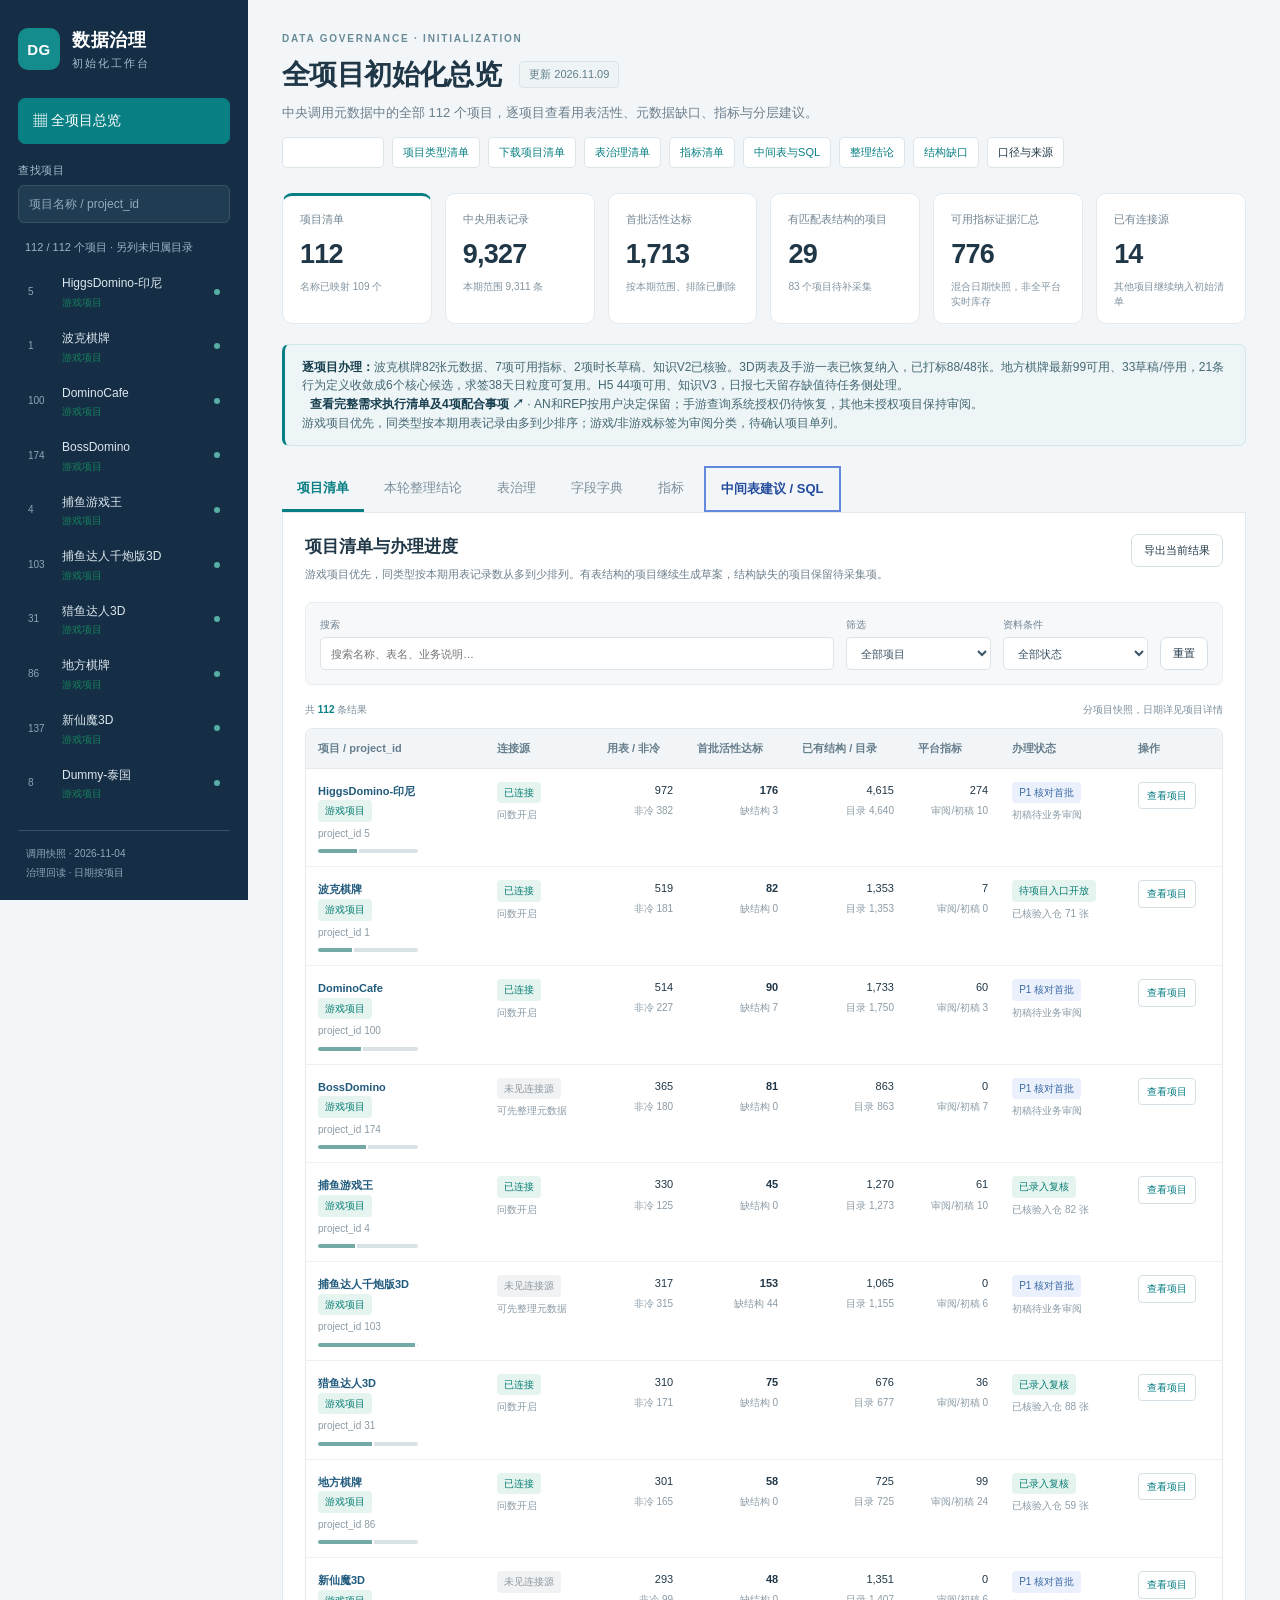
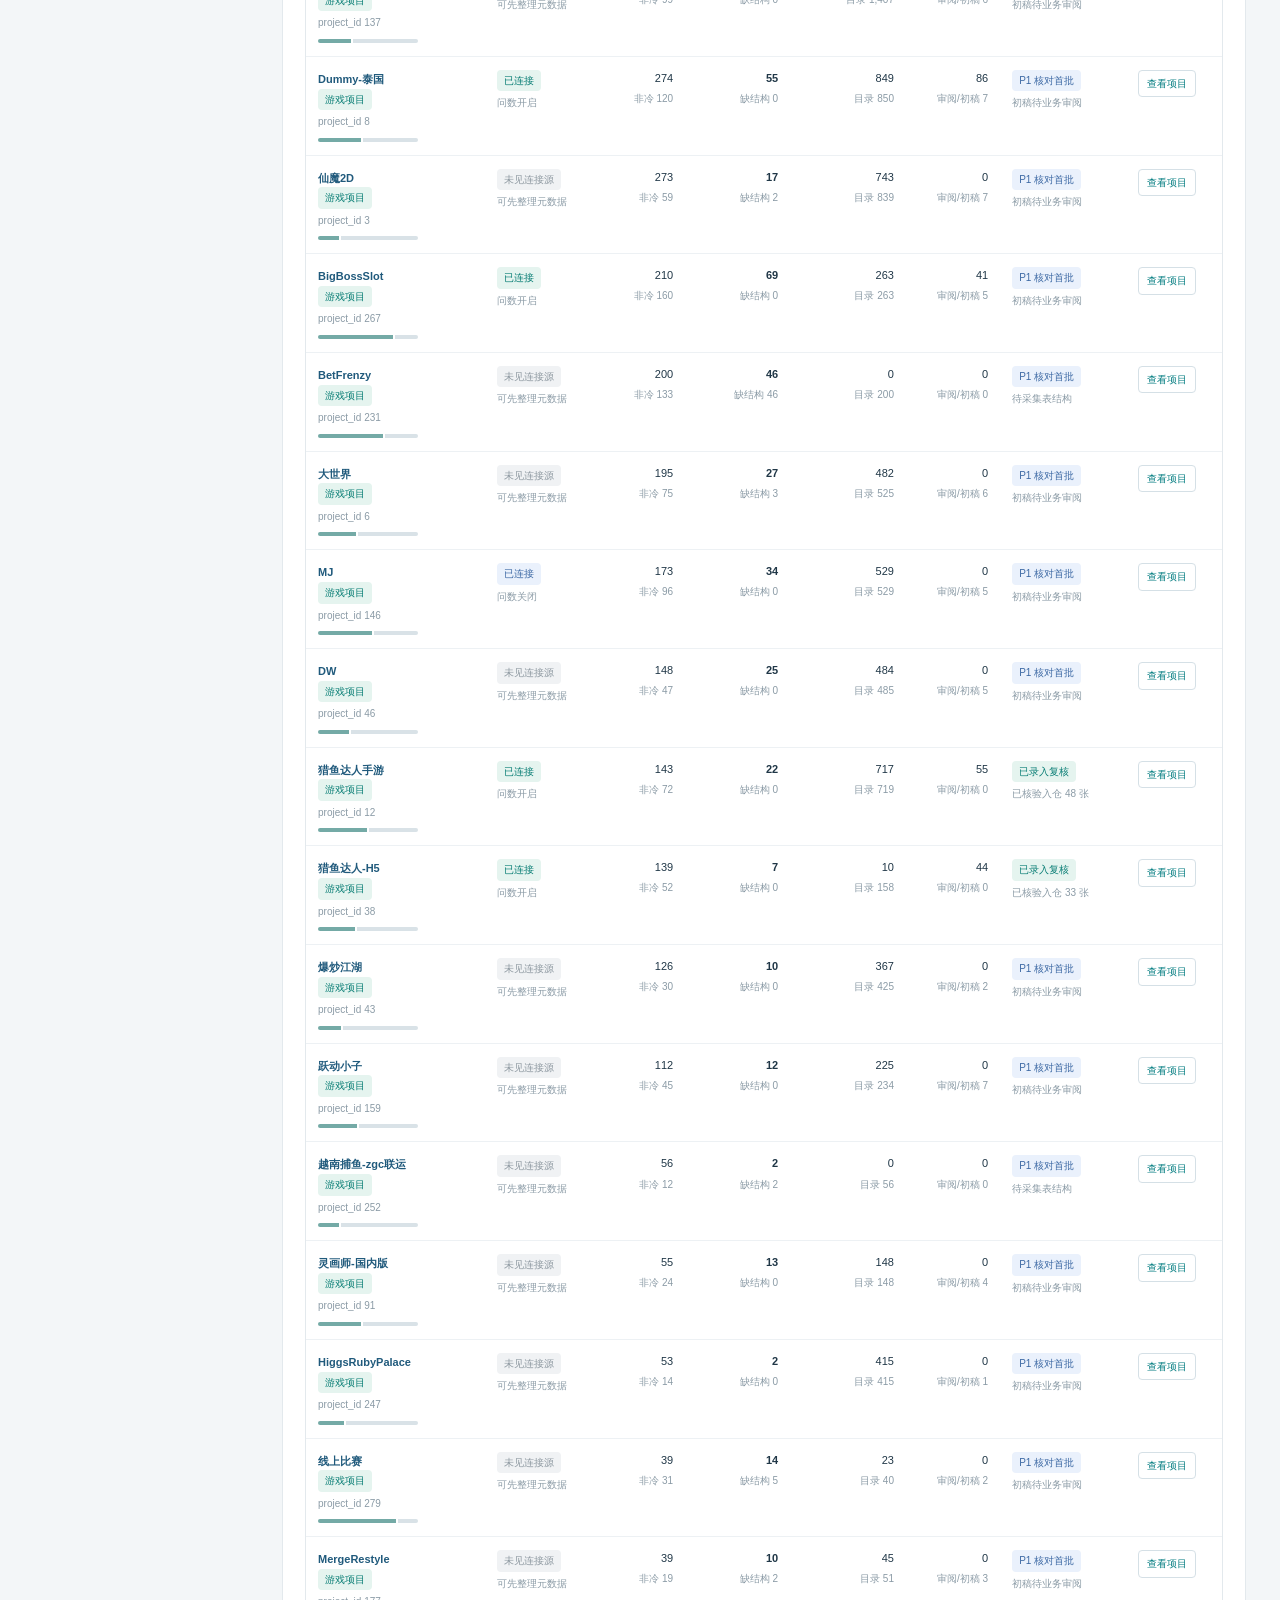
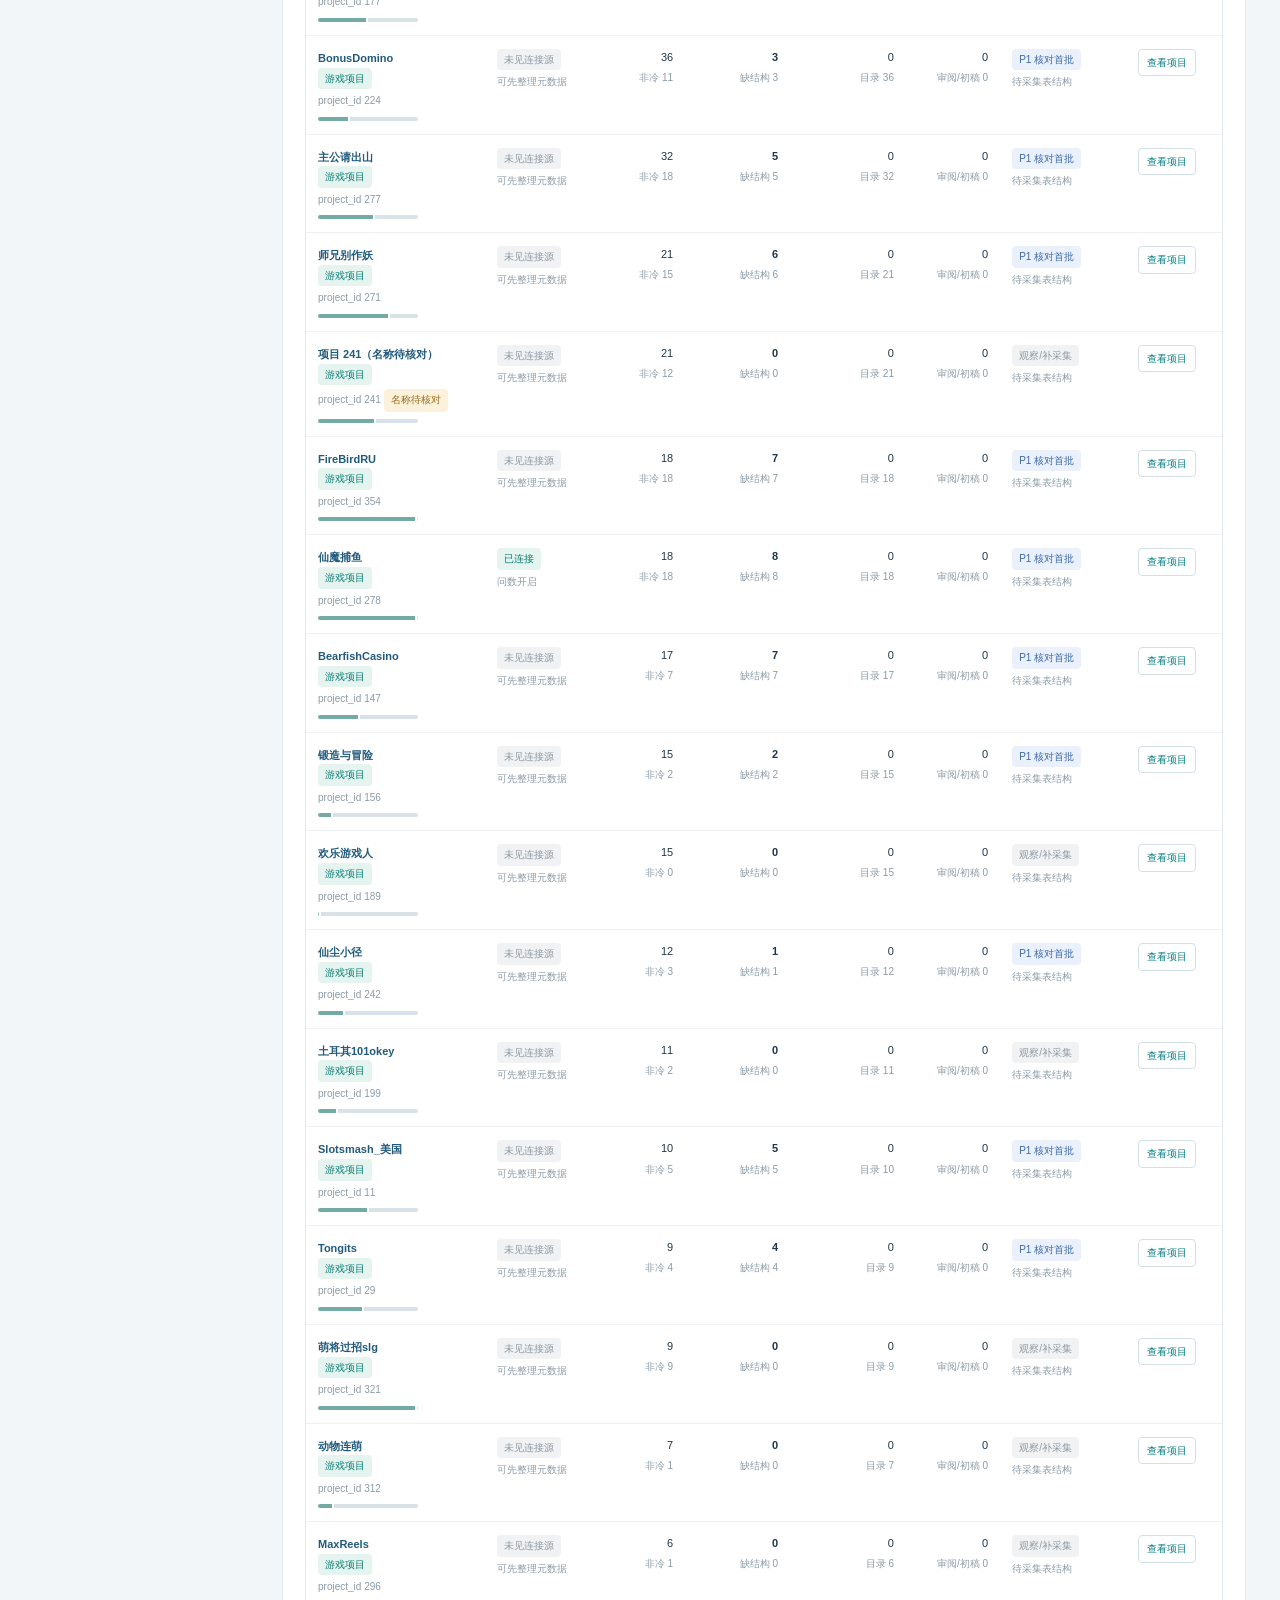
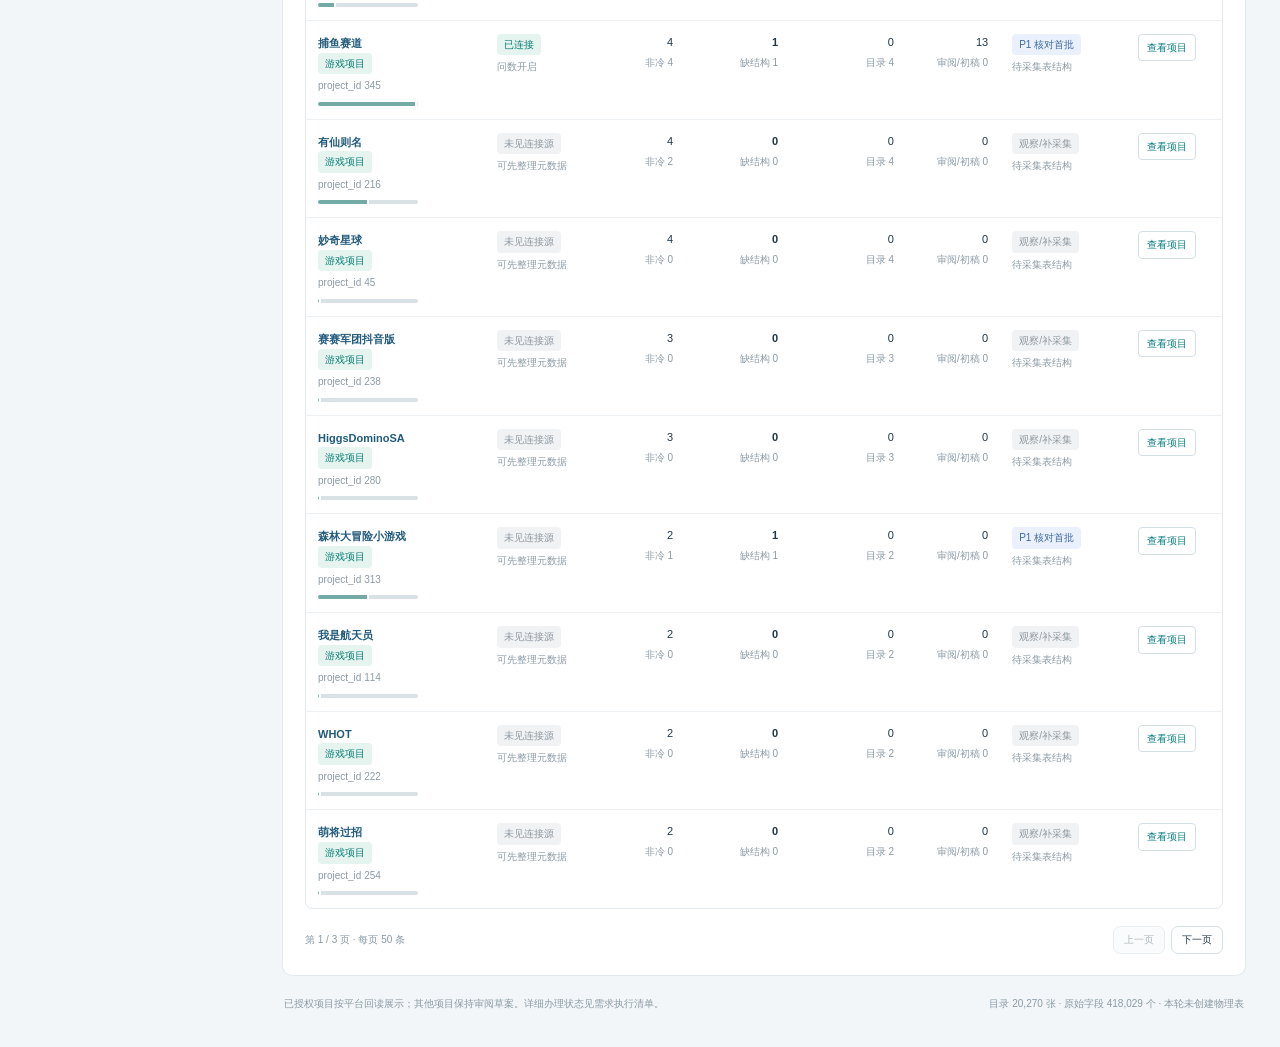
==== index.html @ b2a985a0 "Update governance checklist, verified project records and game priority views" ====
<!doctype html><html lang="zh-CN"><head><meta charset="utf-8"><meta name="viewport" content="width=device-width,initial-scale=1"><meta name="description" content="全项目元数据、用表活性、指标与数仓建议初始化审阅工作台"><title>全项目数据治理初始化工作台</title><link rel="stylesheet" href="style.css?v=30fdb344fda5"></head><body>
<aside><a class="brand" href="#"><span class="brand-icon">DG</span><span>数据治理<span class="brand-sub">初始化工作台</span></span></a><button id="allProjects" class="side-home">▦ 全项目总览</button><label class="side-search">查找项目<input id="projectSearch" placeholder="项目名称 / project_id"></label><div class="side-count" id="sideCount"></div><nav id="projectNav" aria-label="项目清单"></nav><div class="side-footer">调用快照 · 2026-11-04<br>治理回读 · 日期按项目</div></aside>
<main><header><div class="eyebrow">DATA GOVERNANCE · INITIALIZATION</div><div class="titleline"><h1 id="pageTitle">全项目初始化总览</h1><span class="date-chip">更新 2026.11.09</span></div><p id="pageSubtitle"></p><div class="header-actions"><a class="execution-link" href="执行清单.html">需求执行清单 ↗</a><a href="downloads/项目类型标注及依据.csv">项目类型清单</a><a href="downloads/项目初始化清单.csv" download>下载项目清单</a><a href="downloads/全项目表治理清单.csv" download>表治理清单</a><a href="downloads/全项目指标清单.csv" download>指标清单</a><a href="downloads/中间表建议及SQL.csv" download>中间表与SQL</a><a href="downloads/各项目整理结论与缺口.csv" download>整理结论</a><a href="downloads/首批待采集结构.csv" download>结构缺口</a><button id="methodButton">口径与来源</button></div></header>
<div id="summaryCards" class="cards"></div><div id="projectNotice"></div><div id="projectTasks"></div>
<div class="section-nav" role="tablist" aria-label="审阅内容"><button role="tab" data-view="projects" id="tabProjects">项目清单</button><button role="tab" data-view="reviews">本轮整理结论</button><button role="tab" data-view="tables">表治理</button><button role="tab" data-view="fields">字段字典</button><button role="tab" data-view="metrics">指标</button><button role="tab" data-view="models">中间表建议 / SQL</button></div>
<section class="content"><div class="content-top"><div><h2 id="sectionTitle"></h2><p class="small" id="sectionHint"></p></div><button id="exportCurrent">导出当前结果</button></div><div class="filters"><label class="search-label">搜索<input id="search" placeholder="搜索名称、表名、业务说明…"></label><label>筛选<select id="filter"></select></label><label id="secondaryLabel">层级<select id="secondary"></select></label><label id="includeDroppedWrap" class="check"><input type="checkbox" id="includeDropped">包含已删除表</label><button id="resetFilters">重置</button></div><div id="loading" role="status" hidden>正在加载数据…</div><div id="resultMeta" class="result-meta"></div><div class="table-wrap" id="tableWrap"></div><div class="pagination"><span id="pageInfo"></span><div><button id="prevPage">上一页</button><button id="nextPage">下一页</button></div></div></section>
<footer>已授权项目按平台回读展示；其他项目保持审阅草案。详细办理状态见需求执行清单。<span id="footerCount"></span></footer></main>
<dialog id="detailDialog"><div class="dialog-head"><div><div class="eyebrow" id="dialogEyebrow"></div><h2 id="dialogTitle"></h2></div><button id="closeDialog" aria-label="关闭详情">×</button></div><div id="dialogBody"></div></dialog>
<script id="manifest" type="application/json">{"revision":"08cab2946a7e","stats":{"date":"2026-11-06","activity_date":"2026-11-04","project_count":112,"raw_usage_rows":9327,"raw_first_count":1713,"scope_excluded_usage":16,"scoped_usage_rows":9311,"catalog_tables":20270,"catalog_live_tables":19976,"catalog_columns":418029,"live_columns":403971,"project_table_associations":23461,"first_count":1713,"first_with_schema":1250,"projects_usage_with_schema":29,"connections":14,"available_metrics":776,"review_metrics":121,"models":143,"model_dwd":101,"model_dws":42,"known_registered_review_tables":378,"unassigned_tables":155,"name_missing":["42","169","241"],"alias_changes":47,"other_projects_reviewed":110,"other_projects_with_first_schema":25,"other_projects_without_matching_schema":84,"other_project_metric_sql":96,"other_project_tag_drafts":2601,"other_project_platform_writes":140,"metric_export_refresh_blocked":false,"platform_new_metadata_20261106":141,"platform_new_metrics_20261106":8,"platform_existing_fixes_20261106":3,"legacy_20261105_counts":{"platform_header_total":721,"unexported_header_difference":30,"platform_writes_this_round":102,"platform_new_registrations_this_round":38,"platform_prefix_updates":64,"metric_export_snapshot":691,"metric_ui_new_confirmed":16,"temporary_metric_copy_excluded":1},"platform_new_metrics_20261108":6,"platform_existing_updates_20261108":3,"platform_new_metadata_20261108":0,"platform_new_metrics_20261109":2,"platform_new_metadata_20261109":0,"platform_field_notes_20261109":12,"platform_knowledge_20261109":1,"platform_table_descriptions_20261109":1,"platform_knowledge_updates_20261109":1,"metadata_status_restored_20261109":3,"platform_new_metrics_saved_20261109":11,"platform_boke_new_available":7,"platform_boke_new_drafts":2},"projects":[{"id":"5","name":"HiggsDomino-印尼","name_confirmed":true,"short":"Domino","connection":{"apply_enabled":true,"created_at":"2026-07-01 16:58:35","db_count":8,"engine":"adb","insight_enabled":true,"name":"HiggsDomino-印尼","pending_tables":748,"databases":["domino_ads","domino_dwd","domino_dws","domino_ods","xsbs_ads","xsbs_dwd","xsbs_dws","xsbs_ods"]},"table_count":4640,"usage_count":972,"schema_count":4615,"noncold":382,"cold":590,"unknown":3668,"dropped":20,"first_count":176,"first_with_schema":173,"first_schema_missing":3,"q30":28863,"q7":12033,"fields":56680,"field_comment_gaps":9082,"tag_drafts":376,"available_metrics":274,"review_metrics":10,"candidate_metrics":10,"model_dwd":6,"model_dws":2,"model_new":7,"verified_registered_tables":0,"data_file":"data/projects/5.json","initialization":"结构草案已整理，未录入平台","priority":"P1 核对首批","model_dws_reuse":0,"review_stage":"结构草案已整理","review_tags":376,"review_only":true,"project_kind":"game","project_kind_label":"游戏项目","project_category":"游戏产品","project_kind_reason":"依据项目名称映射及其游戏、角色、道具、赛事或充值等业务表名，归入本轮游戏业务优先队列。","project_kind_evidence":["domino_ods.prop_log","domino_ods.comm_game_log","domino_ods.activity_user_game_log","domino_ods.game_biz_map_conf"],"project_kind_confidence":"本轮审阅分类，待业务负责人复核"},{"id":"1","name":"波克棋牌","name_confirmed":true,"short":"波克棋牌","connection":{"name":"波克棋牌","engine":"adb","db_count":5,"databases":["bkqp_ods","bkqp_dwd","bkqp_dws","bkqp_ads","bkqp_an"],"insight_enabled":true,"apply_enabled":false,"observed_at":"2026-11-08平台UI保存及行回读"},"table_count":1353,"usage_count":519,"schema_count":1353,"noncold":181,"cold":338,"unknown":834,"dropped":12,"first_count":82,"first_with_schema":82,"first_schema_missing":0,"q30":10045,"q7":3761,"fields":30226,"field_comment_gaps":1912,"tag_drafts":181,"available_metrics":7,"review_metrics":0,"candidate_metrics":0,"model_dwd":6,"model_dws":2,"model_new":6,"verified_registered_tables":71,"data_file":"data/projects/1.json","initialization":"82张元数据已有回执；9项指标已保存，7可用2时长草稿，知识V2已发布","priority":"待项目入口开放","model_dws_reuse":0,"review_stage":"82张元数据已有回执；9项指标已保存，7可用2时长草稿，知识V2已发布","review_tags":181,"review_only":false,"project_kind":"game","project_kind_label":"游戏项目","project_category":"游戏产品","project_kind_reason":"依据项目名称映射及其游戏、角色、道具、赛事或充值等业务表名，归入本轮游戏业务优先队列。","project_kind_evidence":["bkqp_ods.fish_game_log","bkqp_ods.tb_game_log","bkqp_ods.fish_open_order","bkqp_dws.dws_fish_game_daily_user_agg"],"project_kind_confidence":"本轮审阅分类，待业务负责人复核","upload_summary":{"tables":82,"metrics":7,"verified":"2026-11-09","an_layer_pending":11,"drafts":2,"knowledge":1,"knowledge_latest_version":"V2","merged_drafts":0,"deferred_metrics":0,"metric_verified":"2026-11-09","table_verified":"2026-11-06"},"scope_note":"波克棋牌（ID1）五库连接、问数与当前账号入口已恢复。82张元数据有回执：71张标准层、11张AN层级待确认；9项指标已保存，7项可用、2项时长草稿按用户决定等待补齐。1篇知识V2已发布。指标字段与SQL原生导出核验通过，单日聚合可执行；这不代表运营数值已全部验收。","followup_date":"2026-11-09","metric_drafts":2},{"id":"100","name":"DominoCafe","name_confirmed":true,"short":"DominoCafe","connection":{"apply_enabled":true,"created_at":"2026-08-03 17:16:48","db_count":5,"engine":"starrocks","insight_enabled":true,"name":"DominoCafe","pending_tables":1542,"databases":["ludocafe_ads","ludocafe_an","ludocafe_dwd","ludocafe_dws","ludocafe_ods"]},"table_count":1750,"usage_count":514,"schema_count":1733,"noncold":227,"cold":287,"unknown":1236,"dropped":31,"first_count":90,"first_with_schema":83,"first_schema_missing":7,"q30":8828,"q7":2423,"fields":29695,"field_comment_gaps":1145,"tag_drafts":212,"available_metrics":60,"review_metrics":3,"candidate_metrics":3,"model_dwd":5,"model_dws":2,"model_new":4,"verified_registered_tables":0,"data_file":"data/projects/100.json","initialization":"结构草案已整理，未录入平台","priority":"P1 核对首批","model_dws_reuse":0,"review_stage":"结构草案已整理","review_tags":212,"review_only":true,"project_kind":"game","project_kind_label":"游戏项目","project_category":"游戏产品","project_kind_reason":"依据项目名称映射及其游戏、角色、道具、赛事或充值等业务表名，归入本轮游戏业务优先队列。","project_kind_evidence":["ludocafe_ods.zeusslot_game_log","ludocafe_ods.slot_bonus_log","ludocafe_ods.slot_player_floor_log","ludocafe_ods.games"],"project_kind_confidence":"本轮审阅分类，待业务负责人复核"},{"id":"174","name":"BossDomino","name_confirmed":true,"short":"BossDomino","connection":null,"table_count":863,"usage_count":365,"schema_count":863,"noncold":180,"cold":185,"unknown":498,"dropped":1,"first_count":81,"first_with_schema":81,"first_schema_missing":0,"q30":9003,"q7":2568,"fields":14470,"field_comment_gaps":962,"tag_drafts":180,"available_metrics":0,"review_metrics":7,"candidate_metrics":7,"model_dwd":6,"model_dws":2,"model_new":7,"verified_registered_tables":0,"data_file":"data/projects/174.json","initialization":"结构草案已整理，未录入平台","priority":"P1 核对首批","model_dws_reuse":0,"review_stage":"结构草案已整理","review_tags":180,"review_only":true,"project_kind":"game","project_kind_label":"游戏项目","project_category":"游戏产品","project_kind_reason":"依据项目名称映射及其游戏、角色、道具、赛事或充值等业务表名，归入本轮游戏业务优先队列。","project_kind_evidence":["boss_domino_ods.user_slot_game_log_realtime","boss_domino_ods.infull_order","boss_domino_ods.games","boss_domino_an.slotbuff_rep_di"],"project_kind_confidence":"本轮审阅分类，待业务负责人复核"},{"id":"4","name":"捕鱼游戏王","name_confirmed":true,"short":"捕鱼游戏王","connection":{"apply_enabled":true,"created_at":"2026-07-01 18:14:35","db_count":4,"engine":"adb","insight_enabled":true,"name":"捕鱼游戏王","pending_tables":846,"databases":["byqph5_ads","byqph5_dwd","byqph5_dws","byqph5_ods"]},"table_count":1273,"usage_count":330,"schema_count":1270,"noncold":125,"cold":205,"unknown":943,"dropped":29,"first_count":45,"first_with_schema":45,"first_schema_missing":0,"q30":1754,"q7":416,"fields":28945,"field_comment_gaps":315,"tag_drafts":125,"available_metrics":61,"review_metrics":10,"candidate_metrics":0,"model_dwd":5,"model_dws":2,"model_new":7,"verified_registered_tables":82,"data_file":"data/projects/4.json","initialization":"REP两表按用户要求保留缺口；7张非首批暂缓","priority":"已录入复核","model_dws_reuse":0,"upload_summary":{"review_tables":91,"tables":82,"pending_tables":9,"project_assets":104,"metrics":10,"available_metrics":61,"verified":"2026-11-04","first_batch_pending_tables":2,"non_first_batch_deferred_tables":7},"scope_note":"原审阅91张中82张已登记，原9张未登记表按最新快照分流：2张REP报表达到首批门槛但未绑定，7张因7天0次或30天不超过4次暂不进入首批。当前104项资产和61项可用指标仍沿用原登记快照，未将盘点数量冒充本次补录。","legacy_url":"https://jiyunfei150-del.github.io/project-table-activity/fish-king/","review_stage":"原9表已分流；REP按用户要求保留缺口，7张非首批暂缓","review_tags":0,"review_only":true,"project_kind":"game","project_kind_label":"游戏项目","project_category":"游戏产品","project_kind_reason":"依据项目名称映射及其游戏、角色、道具、赛事或充值等业务表名，归入本轮游戏业务优先队列。","project_kind_evidence":["byqph5_rep.buyu_total_report_normal","byqph5_ods.fish_game_log","byqph5_ods.fish_money_log","byqph5_ods.pook_infull"],"project_kind_confidence":"本轮审阅分类，待业务负责人复核","pending_first_batch_tables":2,"policy_deferred_tables":7,"followup_date":"2026-11-09"},{"id":"103","name":"捕鱼达人千炮版3D","name_confirmed":true,"short":"捕鱼达人千炮版3D","connection":null,"table_count":1155,"usage_count":317,"schema_count":1065,"noncold":315,"cold":2,"unknown":838,"dropped":5,"first_count":153,"first_with_schema":109,"first_schema_missing":44,"q30":51797,"q7":28933,"fields":20184,"field_comment_gaps":582,"tag_drafts":227,"available_metrics":0,"review_metrics":6,"candidate_metrics":6,"model_dwd":4,"model_dws":2,"model_new":6,"verified_registered_tables":0,"data_file":"data/projects/103.json","initialization":"结构草案已整理，未录入平台","priority":"P1 核对首批","model_dws_reuse":0,"review_stage":"结构草案已整理","review_tags":227,"review_only":true,"project_kind":"game","project_kind_label":"游戏项目","project_category":"游戏产品","project_kind_reason":"依据项目名称映射及其游戏、角色、道具、赛事或充值等业务表名，归入本轮游戏业务优先队列。","project_kind_evidence":["byqp_ods.prop_send_log","byqp_ods.game_money_log","byqp_ods.buyu_rank_msg","byqp_ods.buyu_rank_msg_hi"],"project_kind_confidence":"本轮审阅分类，待业务负责人复核"},{"id":"31","name":"猎鱼达人3D","name_confirmed":true,"short":"猎鱼达人3D","connection":{"apply_enabled":true,"created_at":"2026-05-13 11:56:08","db_count":4,"engine":"starrocks","insight_enabled":true,"name":"猎鱼达人3D","pending_tables":428,"databases":["lydr3d_ads","lydr3d_dwd","lydr3d_dws","lydr3d_ods"]},"table_count":677,"usage_count":310,"schema_count":676,"noncold":171,"cold":139,"unknown":367,"dropped":0,"first_count":75,"first_with_schema":75,"first_schema_missing":0,"q30":4926,"q7":1907,"fields":11826,"field_comment_gaps":745,"tag_drafts":170,"available_metrics":36,"review_metrics":0,"candidate_metrics":10,"model_dwd":5,"model_dws":2,"model_new":5,"verified_registered_tables":88,"data_file":"data/projects/31.json","initialization":"修复2张被状态筛选隐藏的正式表，已打标共88张；AN按用户决定保留缺口","priority":"已录入复核","model_dws_reuse":0,"review_stage":"修复2张被状态筛选隐藏的正式表，已打标共88张；AN按用户决定保留缺口","review_tags":170,"review_only":false,"metric_drafts":0,"upload_summary":{"tables":88,"metrics":36,"drafts":0,"verified":"2026-11-09","new_metadata":42,"metadata_status_restored":2,"metric_verified":"2026-11-06","table_verified":"2026-11-09"},"scope_note":"本次修复2张原已治理但被暂不纳入状态隐藏的正式表；标签与说明沿用原值。当前已打标88张，原首批75张中已覆盖73张，其余2张位于AN库，按用户决定保留缺口。指标数沿用原生导出快照，未以本次元数据状态修复冒充新增指标。","project_kind":"game","project_kind_label":"游戏项目","project_category":"游戏产品","project_kind_reason":"依据项目名称映射及其游戏、角色、道具、赛事或充值等业务表名，归入本轮游戏业务优先队列。","project_kind_evidence":["lydr3d_ods.fish_game_log","lydr3d_ods.fish_boke_point_log","lydr3d_ods.game_event_log","lydr3d_ods.fish_money_log"],"project_kind_confidence":"本轮审阅分类，待业务负责人复核","followup_date":"2026-11-09"},{"id":"86","name":"地方棋牌","name_confirmed":true,"short":"地方棋牌","connection":{"apply_enabled":false,"created_at":"2026-11-04 18:35:01","db_count":8,"engine":"adb","insight_enabled":true,"name":"地方棋牌","pending_tables":584,"databases":["friend_ads","friend_dwd","friend_dws","friend_ods","gold_ads","gold_dwd","gold_dws","gold_ods"],"observed_at":"2026-11-05 16:03后页面核对；连接配置由用户侧变更，本次未修改"},"table_count":725,"usage_count":301,"schema_count":725,"noncold":165,"cold":136,"unknown":424,"dropped":8,"first_count":58,"first_with_schema":58,"first_schema_missing":0,"q30":19522,"q7":8954,"fields":11886,"field_comment_gaps":933,"tag_drafts":165,"available_metrics":99,"review_metrics":24,"candidate_metrics":0,"model_dwd":10,"model_dws":2,"model_new":12,"verified_registered_tables":59,"data_file":"data/projects/86.json","initialization":"21条行为定义已收敛为6个核心候选；求签38天日粒度可复用，知识V2已发布","priority":"已录入复核","model_dws_reuse":2,"upload_summary":{"tables":59,"metrics":99,"drafts":33,"verified":"2026-11-09","new_metrics_this_batch":6,"existing_updated_this_batch":3,"knowledge_verified":3,"knowledge_verified_date":"2026-11-09","field_notes_updated_20261109":3,"merged_drafts":32,"other_offline":1,"metric_verified":"2026-11-09","table_verified":"2026-11-06"},"scope_note":"2026-11-09原生导出：99项可用、33项草稿/停用（32项原合并草稿，另1项由同事停用）。同事新增2项已同步保留；本轮未修改其定义或SQL。剩余37条标准定义中：12条沿用既有核心指标，1条求签钻石在已核对38天日粒度窗口复用；21条行为定义已收敛为6个核心候选，待可靠绑定好友房来源；3条冷来源比赛奖励不入首批。事件知识V2已发布。指标库存已刷新至2026-11-09；其他人员维护项不计本轮新增。","legacy_url":"https://jiyunfei150-del.github.io/local-chess-governance-v2/","review_stage":"21条行为定义已收敛为6个核心候选；求签38天日粒度可复用，知识V2已发布","review_tags":0,"review_only":false,"metric_drafts":33,"project_kind":"game","project_kind_label":"游戏项目","project_category":"游戏产品","project_kind_reason":"依据项目名称映射及其游戏、角色、道具、赛事或充值等业务表名，归入本轮游戏业务优先队列。","project_kind_evidence":["gold_ods.games","gold_ods.comm_game_log","friend_ods.comm_game_log","friend_ods.friend_game_log"],"project_kind_confidence":"本轮审阅分类，待业务负责人复核","followup_date":"2026-11-09","behavior_plan_url":"地方棋牌行为指标收敛.html"},{"id":"137","name":"新仙魔3D","name_confirmed":true,"short":"新仙魔3D","connection":null,"table_count":1407,"usage_count":293,"schema_count":1351,"noncold":99,"cold":194,"unknown":1114,"dropped":24,"first_count":48,"first_with_schema":48,"first_schema_missing":0,"q30":5059,"q7":1170,"fields":16289,"field_comment_gaps":1191,"tag_drafts":98,"available_metrics":0,"review_metrics":6,"candidate_metrics":6,"model_dwd":5,"model_dws":2,"model_new":7,"verified_registered_tables":0,"data_file":"data/projects/137.json","initialization":"结构草案已整理，未录入平台","priority":"P1 核对首批","model_dws_reuse":0,"review_stage":"结构草案已整理","review_tags":98,"review_only":true,"project_kind":"game","project_kind_label":"游戏项目","project_category":"游戏产品","project_kind_reason":"依据项目名称映射及其游戏、角色、道具、赛事或充值等业务表名，归入本轮游戏业务优先队列。","project_kind_evidence":["xianmo_ods_rt.fish_shot_info_log","xianmo_ai.user_infull_detail","xianmo_ai.dwd_user_game_score_di","xianmo_ai.dwd_user_infull_info_di"],"project_kind_confidence":"本轮审阅分类，待业务负责人复核"},{"id":"8","name":"Dummy-泰国","name_confirmed":true,"short":"Dummy-泰国","connection":{"apply_enabled":true,"created_at":"2026-06-22 14:37:31","db_count":4,"engine":"adb","insight_enabled":true,"name":"Dummy-泰国","pending_tables":774,"databases":["dummy_ads","dummy_an","dummy_dwd","dummy_ods"]},"table_count":850,"usage_count":274,"schema_count":849,"noncold":120,"cold":154,"unknown":576,"dropped":0,"first_count":55,"first_with_schema":55,"first_schema_missing":0,"q30":12110,"q7":3813,"fields":15099,"field_comment_gaps":391,"tag_drafts":120,"available_metrics":86,"review_metrics":7,"candidate_metrics":7,"model_dwd":6,"model_dws":2,"model_new":7,"verified_registered_tables":0,"data_file":"data/projects/8.json","initialization":"结构草案已整理，未录入平台","priority":"P1 核对首批","model_dws_reuse":0,"review_stage":"结构草案已整理","review_tags":120,"review_only":true,"project_kind":"game","project_kind_label":"游戏项目","project_category":"游戏产品","project_kind_reason":"依据项目名称映射及其游戏、角色、道具、赛事或充值等业务表名，归入本轮游戏业务优先队列。","project_kind_evidence":["dummy_ods.infull_order","dummy_ods.games","dummy_ods.user_slot_game_log_realtime","dummy_ods_rt.infull_order_log"],"project_kind_confidence":"本轮审阅分类，待业务负责人复核"},{"id":"3","name":"仙魔2D","name_confirmed":true,"short":"仙魔2D","connection":null,"table_count":839,"usage_count":273,"schema_count":743,"noncold":59,"cold":214,"unknown":566,"dropped":0,"first_count":17,"first_with_schema":15,"first_schema_missing":2,"q30":495,"q7":201,"fields":19381,"field_comment_gaps":527,"tag_drafts":47,"available_metrics":0,"review_metrics":7,"candidate_metrics":7,"model_dwd":4,"model_dws":2,"model_new":6,"verified_registered_tables":0,"data_file":"data/projects/3.json","initialization":"结构草案已整理，未录入平台","priority":"P1 核对首批","model_dws_reuse":0,"review_stage":"结构草案已整理","review_tags":47,"review_only":true,"project_kind":"game","project_kind_label":"游戏项目","project_category":"游戏产品","project_kind_reason":"依据项目名称映射及其游戏、角色、道具、赛事或充值等业务表名，归入本轮游戏业务优先队列。","project_kind_evidence":["bkby_ods.fish_money_log","bkby_ods.fish_activity_log","bkby_ods.fish_coupon_exchange_order","bkby_dwd.dwd_user_game_score_di"],"project_kind_confidence":"本轮审阅分类，待业务负责人复核"},{"id":"267","name":"BigBossSlot","name_confirmed":true,"short":"BigBossSlot","connection":{"apply_enabled":true,"created_at":"2026-06-17 10:24:14","db_count":4,"engine":"starrocks","insight_enabled":true,"name":"BigBossSlot","pending_tables":204,"databases":["bbs_ads","bbs_dwd","bbs_dws","bbs_ods"]},"table_count":263,"usage_count":210,"schema_count":263,"noncold":160,"cold":50,"unknown":53,"dropped":5,"first_count":69,"first_with_schema":69,"first_schema_missing":0,"q30":16246,"q7":5124,"fields":4862,"field_comment_gaps":48,"tag_drafts":160,"available_metrics":41,"review_metrics":5,"candidate_metrics":5,"model_dwd":6,"model_dws":2,"model_new":3,"verified_registered_tables":0,"data_file":"data/projects/267.json","initialization":"结构草案已整理，未录入平台","priority":"P1 核对首批","model_dws_reuse":0,"review_stage":"结构草案已整理","review_tags":160,"review_only":true,"project_kind":"game","project_kind_label":"游戏项目","project_category":"游戏产品","project_kind_reason":"依据项目名称映射及其游戏、角色、道具、赛事或充值等业务表名，归入本轮游戏业务优先队列。","project_kind_evidence":["bbs_ods.user_slot_game_log","bbs_ods.user_prop_log","bbs_ods.infull_order","bbs_ods.user_slot_login_log"],"project_kind_confidence":"本轮审阅分类，待业务负责人复核"},{"id":"231","name":"BetFrenzy","name_confirmed":true,"short":"BetFrenzy","connection":null,"table_count":200,"usage_count":200,"schema_count":0,"noncold":133,"cold":67,"unknown":0,"dropped":0,"first_count":46,"first_with_schema":0,"first_schema_missing":46,"q30":4576,"q7":805,"fields":0,"field_comment_gaps":0,"tag_drafts":0,"available_metrics":0,"review_metrics":0,"candidate_metrics":0,"model_dwd":0,"model_dws":0,"model_new":0,"verified_registered_tables":0,"data_file":"data/projects/231.json","initialization":"缺结构待采集，未录入平台","priority":"P1 核对首批","model_dws_reuse":0,"review_stage":"缺结构待采集","review_tags":0,"review_only":true,"project_kind":"game","project_kind_label":"游戏项目","project_category":"游戏产品","project_kind_reason":"依据项目名称映射及其游戏、角色、道具、赛事或充值等业务表名，归入本轮游戏业务优先队列。","project_kind_evidence":["ynh5_ods.fish_money_log","ynh5_ods.fish_game_log","ynh5_ods.prop_send_log","ynh5_ods.smg_zeus_game_log"],"project_kind_confidence":"本轮审阅分类，待业务负责人复核"},{"id":"6","name":"大世界","name_confirmed":true,"short":"大世界","connection":null,"table_count":525,"usage_count":195,"schema_count":482,"noncold":75,"cold":120,"unknown":330,"dropped":0,"first_count":27,"first_with_schema":24,"first_schema_missing":3,"q30":4039,"q7":1578,"fields":6127,"field_comment_gaps":1263,"tag_drafts":57,"available_metrics":0,"review_metrics":6,"candidate_metrics":6,"model_dwd":5,"model_dws":2,"model_new":7,"verified_registered_tables":0,"data_file":"data/projects/6.json","initialization":"结构草案已整理，未录入平台","priority":"P1 核对首批","model_dws_reuse":0,"review_stage":"结构草案已整理","review_tags":57,"review_only":true,"project_kind":"game","project_kind_label":"游戏项目","project_category":"游戏产品","project_kind_reason":"依据项目名称映射及其游戏、角色、道具、赛事或充值等业务表名，归入本轮游戏业务优先队列。","project_kind_evidence":["bydsj_ods_rt.fish_open_order","bydsj_ods_rt.fish_boss_ex_log","bydsj_ods_rt.fish_coupon_exchange_order","bydsj_ods.fish_open_order"],"project_kind_confidence":"本轮审阅分类，待业务负责人复核"},{"id":"146","name":"MJ","name_confirmed":true,"short":"MJ","connection":{"apply_enabled":false,"created_at":"2026-08-11 15:53:39","db_count":4,"engine":"starrocks","insight_enabled":false,"name":"MJ","pending_tables":491,"databases":["hsmj_ads","hsmj_dwd","hsmj_dws","hsmj_ods"]},"table_count":529,"usage_count":173,"schema_count":529,"noncold":96,"cold":77,"unknown":356,"dropped":20,"first_count":34,"first_with_schema":34,"first_schema_missing":0,"q30":2281,"q7":618,"fields":9696,"field_comment_gaps":338,"tag_drafts":96,"available_metrics":0,"review_metrics":5,"candidate_metrics":5,"model_dwd":4,"model_dws":2,"model_new":6,"verified_registered_tables":0,"data_file":"data/projects/146.json","initialization":"结构草案已整理，未录入平台","priority":"P1 核对首批","model_dws_reuse":0,"review_stage":"结构草案已整理","review_tags":96,"review_only":true,"project_kind":"game","project_kind_label":"游戏项目","project_category":"游戏产品","project_kind_reason":"依据项目名称映射及其游戏、角色、道具、赛事或充值等业务表名，归入本轮游戏业务优先队列。","project_kind_evidence":["hsmj_ods.slot_main_log","hsmj_dws.dws_user_game_total_di","hsmj_ods.games","hsmj_ads.games_config"],"project_kind_confidence":"本轮审阅分类，待业务负责人复核"},{"id":"46","name":"DW","name_confirmed":true,"short":"DW","connection":null,"table_count":485,"usage_count":148,"schema_count":484,"noncold":47,"cold":101,"unknown":337,"dropped":109,"first_count":25,"first_with_schema":25,"first_schema_missing":0,"q30":1439,"q7":385,"fields":8915,"field_comment_gaps":833,"tag_drafts":46,"available_metrics":0,"review_metrics":5,"candidate_metrics":5,"model_dwd":3,"model_dws":2,"model_new":4,"verified_registered_tables":0,"data_file":"data/projects/46.json","initialization":"结构草案已整理，未录入平台","priority":"P1 核对首批","model_dws_reuse":0,"review_stage":"结构草案已整理","review_tags":46,"review_only":true,"project_kind":"game","project_kind_label":"游戏项目","project_category":"游戏产品","project_kind_reason":"依据项目名称映射及其游戏、角色、道具、赛事或充值等业务表名，归入本轮游戏业务优先队列。","project_kind_evidence":["haoshen_ods.slot_main_log","haoshen_ads.total_game_report","haoshen_dwd.dwd_slot_main_log_di","haoshen_ods.games"],"project_kind_confidence":"本轮审阅分类，待业务负责人复核"},{"id":"12","name":"猎鱼达人手游","name_confirmed":true,"short":"猎鱼达人手游","connection":{"apply_enabled":true,"created_at":"2026-06-17 10:16:17","db_count":4,"engine":"starrocks","insight_enabled":true,"name":"猎鱼达人手游","pending_tables":427,"databases":["byhls_ads","byhls_dwd","byhls_dws","byhls_ods"]},"table_count":719,"usage_count":143,"schema_count":717,"noncold":72,"cold":71,"unknown":576,"dropped":10,"first_count":22,"first_with_schema":22,"first_schema_missing":0,"q30":1892,"q7":302,"fields":16409,"field_comment_gaps":439,"tag_drafts":70,"available_metrics":55,"review_metrics":0,"candidate_metrics":6,"model_dwd":4,"model_dws":2,"model_new":6,"verified_registered_tables":48,"data_file":"data/projects/12.json","initialization":"修复1张被状态筛选隐藏的正式表，已打标共48张；AN按用户决定保留缺口","priority":"已录入复核","model_dws_reuse":0,"review_stage":"修复1张被状态筛选隐藏的正式表，已打标共48张；AN按用户决定保留缺口","review_tags":70,"review_only":false,"metric_drafts":0,"upload_summary":{"tables":48,"metrics":55,"drafts":0,"verified":"2026-11-09","new_metadata":9,"metadata_status_restored":1,"metric_verified":"2026-11-06","table_verified":"2026-11-09"},"scope_note":"本次修复1张原已治理但被暂不纳入状态隐藏的正式表；标签与说明沿用原值。当前已打标48张，原首批22张中已覆盖21张，其余1张位于AN库，按用户决定保留缺口。指标数沿用原生导出快照，未以本次元数据状态修复冒充新增指标。","project_kind":"game","project_kind_label":"游戏项目","project_category":"游戏产品","project_kind_reason":"依据项目名称映射及其游戏、角色、道具、赛事或充值等业务表名，归入本轮游戏业务优先队列。","project_kind_evidence":["byhls_ods.buyu_users","byhls_ods.view_infull_order","byhls_ods.fish_info_log","byhls_ods.game_money_log"],"project_kind_confidence":"本轮审阅分类，待业务负责人复核","followup_date":"2026-11-09"},{"id":"38","name":"猎鱼达人-H5","name_confirmed":true,"short":"猎鱼达人-H5","connection":{"apply_enabled":true,"created_at":"2026-08-31 11:02:51","db_count":4,"engine":"adb","insight_enabled":true,"name":"猎鱼达人-H5","pending_tables":698,"databases":["lydrh5_ads","lydrh5_dwd","lydrh5_dws","lydrh5_ods"]},"table_count":158,"usage_count":139,"schema_count":10,"noncold":52,"cold":87,"unknown":0,"dropped":0,"first_count":7,"first_with_schema":7,"first_schema_missing":0,"q30":359,"q7":46,"fields":0,"field_comment_gaps":0,"tag_drafts":0,"available_metrics":44,"review_metrics":0,"candidate_metrics":0,"model_dwd":0,"model_dws":0,"model_new":0,"verified_registered_tables":33,"data_file":"data/projects/38.json","initialization":"44项指标保持；日报七日空留存已核对，知识更新至V3","priority":"已录入复核","model_dws_reuse":0,"review_stage":"44项指标保持；日报七日空留存已核对，知识更新至V3","review_tags":0,"review_only":false,"metric_drafts":0,"upload_summary":{"tables":33,"metrics":44,"drafts":0,"verified":"2026-11-09","new_metadata":7,"new_metrics_20261109":2,"field_notes_updated_20261109":9,"knowledge_latest_version":"V3","metric_verified":"2026-11-09","table_verified":"2026-11-06"},"scope_note":"本项目44项可用指标已通过2026-11-09原生导出回读；本次新增2项运营日报注册/活跃指标，原42项完整保留。日报表说明、9条字段和既有知识V2已完善。日报第七日为D+6、回访日为轴，DWD原七日指标为D+7、注册日为轴。在线峰值单日对账一致；历史注册、活跃快照及空留存仍有待核项。 续办：2026-11-01至11-07日报留存连续为空，已在知识V3明确不补0、不用DWD回填；仍待生产任务侧处理。","project_kind":"game","project_kind_label":"游戏项目","project_category":"游戏产品","project_kind_reason":"依据项目名称映射及其游戏、角色、道具、赛事或充值等业务表名，归入本轮游戏业务优先队列。","project_kind_evidence":["lydrh5_ads.ads_game_operation_report_di","lydrh5_ods.pook_infull","lydrh5_ods.fish_game_log","lydrh5_ods.ods_txstarlog_fish_game_log_hi"],"project_kind_confidence":"本轮审阅分类，待业务负责人复核","followup_date":"2026-11-09"},{"id":"43","name":"爆炒江湖","name_confirmed":true,"short":"爆炒江湖","connection":null,"table_count":425,"usage_count":126,"schema_count":367,"noncold":30,"cold":96,"unknown":299,"dropped":0,"first_count":10,"first_with_schema":10,"first_schema_missing":0,"q30":508,"q7":163,"fields":5346,"field_comment_gaps":300,"tag_drafts":30,"available_metrics":0,"review_metrics":2,"candidate_metrics":2,"model_dwd":2,"model_dws":1,"model_new":3,"verified_registered_tables":0,"data_file":"data/projects/43.json","initialization":"结构草案已整理，未录入平台","priority":"P1 核对首批","model_dws_reuse":0,"review_stage":"结构草案已整理","review_tags":30,"review_only":true,"project_kind":"game","project_kind_label":"游戏项目","project_category":"游戏产品","project_kind_reason":"依据项目名称映射及其游戏、角色、道具、赛事或充值等业务表名，归入本轮游戏业务优先队列。","project_kind_evidence":["bcjh_ods.pay_log","bcjh_ads.ads_game_operation_report","bcjh_ads.game_operation_report","bcjh_fxy.pay_log"],"project_kind_confidence":"本轮审阅分类，待业务负责人复核"},{"id":"159","name":"跃动小子","name_confirmed":true,"short":"跃动小子","connection":null,"table_count":234,"usage_count":112,"schema_count":225,"noncold":45,"cold":67,"unknown":122,"dropped":1,"first_count":12,"first_with_schema":12,"first_schema_missing":0,"q30":796,"q7":190,"fields":3258,"field_comment_gaps":48,"tag_drafts":45,"available_metrics":0,"review_metrics":7,"candidate_metrics":7,"model_dwd":4,"model_dws":2,"model_new":6,"verified_registered_tables":0,"data_file":"data/projects/159.json","initialization":"结构草案已整理，未录入平台","priority":"P1 核对首批","model_dws_reuse":0,"review_stage":"结构草案已整理","review_tags":45,"review_only":true,"project_kind":"game","project_kind_label":"游戏项目","project_category":"游戏产品","project_kind_reason":"依据项目名称映射及其游戏、角色、道具、赛事或充值等业务表名，归入本轮游戏业务优先队列。","project_kind_evidence":["ydxz_ods.recharge_log","ydxz_ods.role_info","ydxz_ods.knight_item_log","ydxz_ods.role_info_log"],"project_kind_confidence":"本轮审阅分类，待业务负责人复核"},{"id":"252","name":"越南捕鱼-zgc联运","name_confirmed":true,"short":"越南捕鱼-zgc联运","connection":null,"table_count":56,"usage_count":56,"schema_count":0,"noncold":12,"cold":44,"unknown":0,"dropped":0,"first_count":2,"first_with_schema":0,"first_schema_missing":2,"q30":79,"q7":27,"fields":0,"field_comment_gaps":0,"tag_drafts":0,"available_metrics":0,"review_metrics":0,"candidate_metrics":0,"model_dwd":0,"model_dws":0,"model_new":0,"verified_registered_tables":0,"data_file":"data/projects/252.json","initialization":"缺结构待采集，未录入平台","priority":"P1 核对首批","model_dws_reuse":0,"review_stage":"缺结构待采集","review_tags":0,"review_only":true,"project_kind":"game","project_kind_label":"游戏项目","project_category":"游戏产品","project_kind_reason":"依据项目名称映射及其游戏、角色、道具、赛事或充值等业务表名，归入本轮游戏业务优先队列。","project_kind_evidence":["zgcby_ods.smg_candy_game_log","zgcby_ods.fish_game_log","zgcby_ods.fish_pet_game_log","zgcby_ods.smg_sugar_game_log"],"project_kind_confidence":"本轮审阅分类，待业务负责人复核"},{"id":"91","name":"灵画师-国内版","name_confirmed":true,"short":"灵画师-国内版","connection":null,"table_count":148,"usage_count":55,"schema_count":148,"noncold":24,"cold":31,"unknown":93,"dropped":0,"first_count":13,"first_with_schema":13,"first_schema_missing":0,"q30":1556,"q7":285,"fields":1238,"field_comment_gaps":58,"tag_drafts":24,"available_metrics":0,"review_metrics":4,"candidate_metrics":4,"model_dwd":5,"model_dws":2,"model_new":7,"verified_registered_tables":0,"data_file":"data/projects/91.json","initialization":"结构草案已整理，未录入平台","priority":"P1 核对首批","model_dws_reuse":0,"review_stage":"结构草案已整理","review_tags":24,"review_only":true,"project_kind":"game","project_kind_label":"游戏项目","project_category":"游戏产品","project_kind_reason":"依据项目名称映射及其游戏、角色、道具、赛事或充值等业务表名，归入本轮游戏业务优先队列。","project_kind_evidence":["lhs_ods.game_info_log","lhs_ods.recharge_log","lhs_ods.role_log_his","lhs_ods.role_log"],"project_kind_confidence":"本轮审阅分类，待业务负责人复核"},{"id":"247","name":"HiggsRubyPalace","name_confirmed":true,"short":"HiggsRubyPalace","connection":null,"table_count":415,"usage_count":53,"schema_count":415,"noncold":14,"cold":39,"unknown":362,"dropped":0,"first_count":2,"first_with_schema":2,"first_schema_missing":0,"q30":36,"q7":16,"fields":8200,"field_comment_gaps":25,"tag_drafts":14,"available_metrics":0,"review_metrics":1,"candidate_metrics":1,"model_dwd":1,"model_dws":0,"model_new":1,"verified_registered_tables":0,"data_file":"data/projects/247.json","initialization":"结构草案已整理，未录入平台","priority":"P1 核对首批","model_dws_reuse":0,"review_stage":"结构草案已整理","review_tags":14,"review_only":true,"project_kind":"game","project_kind_label":"游戏项目","project_category":"游戏产品","project_kind_reason":"依据项目名称映射及其游戏、角色、道具、赛事或充值等业务表名，归入本轮游戏业务优先队列。","project_kind_evidence":["hrp_ads.new_user_slot_report","hrp_ods.user_slot_game_log_realtime","hrp_ods.games","hrp_ods.infull_partner_config"],"project_kind_confidence":"本轮审阅分类，待业务负责人复核"},{"id":"279","name":"线上比赛","name_confirmed":true,"short":"线上比赛","connection":null,"table_count":40,"usage_count":39,"schema_count":23,"noncold":31,"cold":8,"unknown":1,"dropped":0,"first_count":14,"first_with_schema":9,"first_schema_missing":5,"q30":1186,"q7":219,"fields":728,"field_comment_gaps":11,"tag_drafts":15,"available_metrics":0,"review_metrics":2,"candidate_metrics":2,"model_dwd":1,"model_dws":0,"model_new":1,"verified_registered_tables":0,"data_file":"data/projects/279.json","initialization":"结构草案已整理，未录入平台","priority":"P1 核对首批","model_dws_reuse":1,"review_stage":"结构草案已整理","review_tags":15,"review_only":true,"project_kind":"game","project_kind_label":"游戏项目","project_category":"赛事游戏业务","project_kind_reason":"依据项目名称映射及其游戏、角色、道具、赛事或充值等业务表名，归入本轮游戏业务优先队列。","project_kind_evidence":["xsbs_ods.tms_game_log","xsbs_ods.tms_task_user_progress","xsbs_ods.tms_task_user_cycle","xsbs_ods.tms_task_config"],"project_kind_confidence":"本轮审阅分类，待业务负责人复核"},{"id":"177","name":"MergeRestyle","name_confirmed":true,"short":"MergeRestyle","connection":null,"table_count":51,"usage_count":39,"schema_count":45,"noncold":19,"cold":20,"unknown":12,"dropped":0,"first_count":10,"first_with_schema":8,"first_schema_missing":2,"q30":243,"q7":119,"fields":547,"field_comment_gaps":2,"tag_drafts":14,"available_metrics":0,"review_metrics":3,"candidate_metrics":3,"model_dwd":2,"model_dws":2,"model_new":4,"verified_registered_tables":0,"data_file":"data/projects/177.json","initialization":"结构草案已整理，未录入平台","priority":"P1 核对首批","model_dws_reuse":0,"review_stage":"结构草案已整理","review_tags":14,"review_only":true,"project_kind":"game","project_kind_label":"游戏项目","project_category":"游戏产品","project_kind_reason":"依据项目名称映射及其游戏、角色、道具、赛事或充值等业务表名，归入本轮游戏业务优先队列。","project_kind_evidence":["merge_ods.prop_log"],"project_kind_confidence":"本轮审阅分类，待业务负责人复核"},{"id":"224","name":"BonusDomino","name_confirmed":true,"short":"BonusDomino","connection":null,"table_count":36,"usage_count":36,"schema_count":0,"noncold":11,"cold":25,"unknown":0,"dropped":0,"first_count":3,"first_with_schema":0,"first_schema_missing":3,"q30":103,"q7":18,"fields":0,"field_comment_gaps":0,"tag_drafts":0,"available_metrics":0,"review_metrics":0,"candidate_metrics":0,"model_dwd":0,"model_dws":0,"model_new":0,"verified_registered_tables":0,"data_file":"data/projects/224.json","initialization":"缺结构待采集，未录入平台","priority":"P1 核对首批","model_dws_reuse":0,"review_stage":"缺结构待采集","review_tags":0,"review_only":true,"project_kind":"game","project_kind_label":"游戏项目","project_category":"游戏产品","project_kind_reason":"依据项目名称映射及其游戏、角色、道具、赛事或充值等业务表名，归入本轮游戏业务优先队列。","project_kind_evidence":["bonusdomino_ods.zeusslot_game_log","bonusdomino_ods.pook_infull","bonusdomino_ods.user_lgdpenalty_slot_info","bonusdomino_ads.game_total_report"],"project_kind_confidence":"本轮审阅分类，待业务负责人复核"},{"id":"277","name":"主公请出山","name_confirmed":true,"short":"三国","connection":null,"table_count":32,"usage_count":32,"schema_count":0,"noncold":18,"cold":14,"unknown":0,"dropped":0,"first_count":5,"first_with_schema":0,"first_schema_missing":5,"q30":323,"q7":18,"fields":0,"field_comment_gaps":0,"tag_drafts":0,"available_metrics":0,"review_metrics":0,"candidate_metrics":0,"model_dwd":0,"model_dws":0,"model_new":0,"verified_registered_tables":0,"data_file":"data/projects/277.json","initialization":"缺结构待采集，未录入平台","priority":"P1 核对首批","model_dws_reuse":0,"review_stage":"缺结构待采集","review_tags":0,"review_only":true,"project_kind":"game","project_kind_label":"游戏项目","project_category":"游戏产品","project_kind_reason":"依据项目名称映射及其游戏、角色、道具、赛事或充值等业务表名，归入本轮游戏业务优先队列。","project_kind_evidence":["sgyx_ods.recharge_log","sgyx_ods.role_login_log","sgyx_ods.role_info","sgyx_ods.knight_raid_log"],"project_kind_confidence":"本轮审阅分类，待业务负责人复核"},{"id":"271","name":"师兄别作妖","name_confirmed":true,"short":"师兄别作妖","connection":null,"table_count":21,"usage_count":21,"schema_count":0,"noncold":15,"cold":6,"unknown":0,"dropped":0,"first_count":6,"first_with_schema":0,"first_schema_missing":6,"q30":385,"q7":72,"fields":0,"field_comment_gaps":0,"tag_drafts":0,"available_metrics":0,"review_metrics":0,"candidate_metrics":0,"model_dwd":0,"model_dws":0,"model_new":0,"verified_registered_tables":0,"data_file":"data/projects/271.json","initialization":"缺结构待采集，未录入平台","priority":"P1 核对首批","model_dws_reuse":0,"review_stage":"缺结构待采集","review_tags":0,"review_only":true,"project_kind":"game","project_kind_label":"游戏项目","project_category":"游戏产品","project_kind_reason":"依据项目名称映射及其游戏、角色、道具、赛事或充值等业务表名，归入本轮游戏业务优先队列。","project_kind_evidence":["lhshw_ods.game_info_log","lhshw_ods.recharge_log","lhshw_ods.role_log","lhshw_ods.role_log_his"],"project_kind_confidence":"本轮审阅分类，待业务负责人复核"},{"id":"241","name":"项目 241（名称待核对）","name_confirmed":false,"short":"","connection":null,"table_count":21,"usage_count":21,"schema_count":0,"noncold":12,"cold":9,"unknown":0,"dropped":0,"first_count":0,"first_with_schema":0,"first_schema_missing":0,"q30":14,"q7":14,"fields":0,"field_comment_gaps":0,"tag_drafts":0,"available_metrics":0,"review_metrics":0,"candidate_metrics":0,"model_dwd":0,"model_dws":0,"model_new":0,"verified_registered_tables":0,"data_file":"data/projects/241.json","initialization":"无首批/待补活性，未录入平台","priority":"观察/补采集","model_dws_reuse":0,"review_stage":"无首批/待补活性","review_tags":0,"review_only":true,"project_kind":"game","project_kind_label":"游戏项目","project_category":"游戏产品","project_kind_reason":"虽未匹配项目名称，但buyu_users、user_weapon、user_soul_cannon等表名体现捕鱼游戏业务；类型暂列游戏，名称仍待核对。","project_kind_evidence":["btns_ods.buyu_user_energy_info","btns_ods.buyu_users","btns_ods.user_prop_info","btns_ods.personalization_prop_info"],"project_kind_confidence":"本轮审阅分类，待业务负责人复核"},{"id":"354","name":"FireBirdRU","name_confirmed":true,"short":"FirdBirdRU","connection":null,"table_count":18,"usage_count":18,"schema_count":0,"noncold":18,"cold":0,"unknown":0,"dropped":0,"first_count":7,"first_with_schema":0,"first_schema_missing":7,"q30":589,"q7":181,"fields":0,"field_comment_gaps":0,"tag_drafts":0,"available_metrics":0,"review_metrics":0,"candidate_metrics":0,"model_dwd":0,"model_dws":0,"model_new":0,"verified_registered_tables":0,"data_file":"data/projects/354.json","initialization":"缺结构待采集，未录入平台","priority":"P1 核对首批","model_dws_reuse":0,"review_stage":"缺结构待采集","review_tags":0,"review_only":true,"project_kind":"game","project_kind_label":"游戏项目","project_category":"游戏产品","project_kind_reason":"依据项目名称映射及其游戏、角色、道具、赛事或充值等业务表名，归入本轮游戏业务优先队列。","project_kind_evidence":["mj_ods.slot_main_log","mj_ods.mac_game_state_record","mj_ods.fish_game_log","mj_ods.user_game_play_info"],"project_kind_confidence":"本轮审阅分类，待业务负责人复核"},{"id":"278","name":"仙魔捕鱼","name_confirmed":true,"short":"仙魔捕鱼","connection":{"apply_enabled":true,"created_at":"2026-10-19 11:09:09","db_count":4,"engine":"starrocks","insight_enabled":true,"name":"仙魔捕鱼","pending_tables":77,"databases":["xmby_ads","xmby_dwd","xmby_dws","xmby_ods"]},"table_count":18,"usage_count":18,"schema_count":0,"noncold":18,"cold":0,"unknown":0,"dropped":0,"first_count":8,"first_with_schema":0,"first_schema_missing":8,"q30":157,"q7":124,"fields":0,"field_comment_gaps":0,"tag_drafts":0,"available_metrics":0,"review_metrics":0,"candidate_metrics":0,"model_dwd":0,"model_dws":0,"model_new":0,"verified_registered_tables":0,"data_file":"data/projects/278.json","initialization":"缺结构待采集，未录入平台","priority":"P1 核对首批","model_dws_reuse":0,"review_stage":"缺结构待采集","review_tags":0,"review_only":true,"project_kind":"game","project_kind_label":"游戏项目","project_category":"游戏产品","project_kind_reason":"依据项目名称映射及其游戏、角色、道具、赛事或充值等业务表名，归入本轮游戏业务优先队列。","project_kind_evidence":["xmby_ods.fish_game_log","xmby_ods.ex_prop_change_log","xmby_ods.prop_change_log","xmby_ods.fish_life_info_log"],"project_kind_confidence":"本轮审阅分类，待业务负责人复核"},{"id":"147","name":"BearfishCasino","name_confirmed":true,"short":"Bearfish","connection":null,"table_count":17,"usage_count":17,"schema_count":0,"noncold":7,"cold":10,"unknown":0,"dropped":0,"first_count":7,"first_with_schema":0,"first_schema_missing":7,"q30":223,"q7":55,"fields":0,"field_comment_gaps":0,"tag_drafts":0,"available_metrics":0,"review_metrics":0,"candidate_metrics":0,"model_dwd":0,"model_dws":0,"model_new":0,"verified_registered_tables":0,"data_file":"data/projects/147.json","initialization":"缺结构待采集，未录入平台","priority":"P1 核对首批","model_dws_reuse":0,"review_stage":"缺结构待采集","review_tags":0,"review_only":true,"project_kind":"game","project_kind_label":"游戏项目","project_category":"游戏产品","project_kind_reason":"依据项目名称映射及其游戏、角色、道具、赛事或充值等业务表名，归入本轮游戏业务优先队列。","project_kind_evidence":["oceanwar_ads.ads_game_operation_report_di","oceanwar_ads.ads_total_game_event_report_di","oceanwar_ads.ads_total_game_report","oceanwar_ads.ads_partner_infull_report_di"],"project_kind_confidence":"本轮审阅分类，待业务负责人复核"},{"id":"156","name":"锻造与冒险","name_confirmed":true,"short":"锻造与冒险","connection":null,"table_count":15,"usage_count":15,"schema_count":0,"noncold":2,"cold":13,"unknown":0,"dropped":0,"first_count":2,"first_with_schema":0,"first_schema_missing":2,"q30":18,"q7":10,"fields":0,"field_comment_gaps":0,"tag_drafts":0,"available_metrics":0,"review_metrics":0,"candidate_metrics":0,"model_dwd":0,"model_dws":0,"model_new":0,"verified_registered_tables":0,"data_file":"data/projects/156.json","initialization":"缺结构待采集，未录入平台","priority":"P1 核对首批","model_dws_reuse":0,"review_stage":"缺结构待采集","review_tags":0,"review_only":true,"project_kind":"game","project_kind_label":"游戏项目","project_category":"游戏产品","project_kind_reason":"依据项目名称映射及其游戏、角色、道具、赛事或充值等业务表名，归入本轮游戏业务优先队列。","project_kind_evidence":["dzymx_tw_ods.knight_info_log","dzymx_tw_ods.knight_ad_log","dzymx_tw_ods.knight_item_log","dzymx_tw_ods.recharge_log"],"project_kind_confidence":"本轮审阅分类，待业务负责人复核"},{"id":"189","name":"欢乐游戏人","name_confirmed":true,"short":"赛赛军团","connection":null,"table_count":15,"usage_count":15,"schema_count":0,"noncold":0,"cold":15,"unknown":0,"dropped":0,"first_count":0,"first_with_schema":0,"first_schema_missing":0,"q30":0,"q7":0,"fields":0,"field_comment_gaps":0,"tag_drafts":0,"available_metrics":0,"review_metrics":0,"candidate_metrics":0,"model_dwd":0,"model_dws":0,"model_new":0,"verified_registered_tables":0,"data_file":"data/projects/189.json","initialization":"无首批/待补活性，未录入平台","priority":"观察/补采集","model_dws_reuse":0,"review_stage":"无首批/待补活性","review_tags":0,"review_only":true,"project_kind":"game","project_kind_label":"游戏项目","project_category":"游戏产品","project_kind_reason":"依据项目名称映射及其游戏、角色、道具、赛事或充值等业务表名，归入本轮游戏业务优先队列。","project_kind_evidence":["ssjt_ads.ads_game_operation_report","ssjt_ods.game_name_conf","ssjt_ods.recharge_log","ssjt_ods.role_info"],"project_kind_confidence":"本轮审阅分类，待业务负责人复核"},{"id":"242","name":"仙尘小径","name_confirmed":true,"short":"仙尘小径","connection":null,"table_count":12,"usage_count":12,"schema_count":0,"noncold":3,"cold":9,"unknown":0,"dropped":0,"first_count":1,"first_with_schema":0,"first_schema_missing":1,"q30":14,"q7":7,"fields":0,"field_comment_gaps":0,"tag_drafts":0,"available_metrics":0,"review_metrics":0,"candidate_metrics":0,"model_dwd":0,"model_dws":0,"model_new":0,"verified_registered_tables":0,"data_file":"data/projects/242.json","initialization":"缺结构待采集，未录入平台","priority":"P1 核对首批","model_dws_reuse":0,"review_stage":"缺结构待采集","review_tags":0,"review_only":true,"project_kind":"game","project_kind_label":"游戏项目","project_category":"游戏产品","project_kind_reason":"依据项目名称映射及其游戏、角色、道具、赛事或充值等业务表名，归入本轮游戏业务优先队列。","project_kind_evidence":["xcxj_ods.prop_log"],"project_kind_confidence":"本轮审阅分类，待业务负责人复核"},{"id":"199","name":"土耳其101okey","name_confirmed":true,"short":"土耳其101okey","connection":null,"table_count":11,"usage_count":11,"schema_count":0,"noncold":2,"cold":9,"unknown":0,"dropped":0,"first_count":0,"first_with_schema":0,"first_schema_missing":0,"q30":8,"q7":0,"fields":0,"field_comment_gaps":0,"tag_drafts":0,"available_metrics":0,"review_metrics":0,"candidate_metrics":0,"model_dwd":0,"model_dws":0,"model_new":0,"verified_registered_tables":0,"data_file":"data/projects/199.json","initialization":"无首批/待补活性，未录入平台","priority":"观察/补采集","model_dws_reuse":0,"review_stage":"无首批/待补活性","review_tags":0,"review_only":true,"project_kind":"game","project_kind_label":"游戏项目","project_category":"游戏产品","project_kind_reason":"依据项目名称映射及其游戏、角色、道具、赛事或充值等业务表名，归入本轮游戏业务优先队列。","project_kind_evidence":["okey_ads.ads_game_operation_report_di","okey_ods.slots_control_log","okey_ods.slots_draw_log"],"project_kind_confidence":"本轮审阅分类，待业务负责人复核"},{"id":"11","name":"Slotsmash_美国","name_confirmed":true,"short":"Slotsmash_美国","connection":null,"table_count":10,"usage_count":10,"schema_count":0,"noncold":5,"cold":5,"unknown":0,"dropped":0,"first_count":5,"first_with_schema":0,"first_schema_missing":5,"q30":41,"q7":41,"fields":0,"field_comment_gaps":0,"tag_drafts":0,"available_metrics":0,"review_metrics":0,"candidate_metrics":0,"model_dwd":0,"model_dws":0,"model_new":0,"verified_registered_tables":0,"data_file":"data/projects/11.json","initialization":"缺结构待采集，未录入平台","priority":"P1 核对首批","model_dws_reuse":0,"review_stage":"缺结构待采集","review_tags":0,"review_only":true,"project_kind":"game","project_kind_label":"游戏项目","project_category":"游戏产品","project_kind_reason":"依据项目名称映射及其游戏、角色、道具、赛事或充值等业务表名，归入本轮游戏业务优先队列。","project_kind_evidence":["slot_ods.charge_order_info","slot_dwd.view_user_info","slot_ods.agent_user_info","slot_ods.app_open_info"],"project_kind_confidence":"本轮审阅分类，待业务负责人复核"},{"id":"29","name":"Tongits","name_confirmed":true,"short":"Tongits","connection":null,"table_count":9,"usage_count":9,"schema_count":0,"noncold":4,"cold":5,"unknown":0,"dropped":0,"first_count":4,"first_with_schema":0,"first_schema_missing":4,"q30":102,"q7":28,"fields":0,"field_comment_gaps":0,"tag_drafts":0,"available_metrics":0,"review_metrics":0,"candidate_metrics":0,"model_dwd":0,"model_dws":0,"model_new":0,"verified_registered_tables":0,"data_file":"data/projects/29.json","initialization":"缺结构待采集，未录入平台","priority":"P1 核对首批","model_dws_reuse":0,"review_stage":"缺结构待采集","review_tags":0,"review_only":true,"project_kind":"game","project_kind_label":"游戏项目","project_category":"游戏产品","project_kind_reason":"依据项目名称映射及其游戏、角色、道具、赛事或充值等业务表名，归入本轮游戏业务优先队列。","project_kind_evidence":["tongits_ads.ads_game_operation_report_di"],"project_kind_confidence":"本轮审阅分类，待业务负责人复核"},{"id":"321","name":"萌将过招slg","name_confirmed":true,"short":"萌将过招slg","connection":null,"table_count":9,"usage_count":9,"schema_count":0,"noncold":9,"cold":0,"unknown":0,"dropped":0,"first_count":0,"first_with_schema":0,"first_schema_missing":0,"q30":30,"q7":0,"fields":0,"field_comment_gaps":0,"tag_drafts":0,"available_metrics":0,"review_metrics":0,"candidate_metrics":0,"model_dwd":0,"model_dws":0,"model_new":0,"verified_registered_tables":0,"data_file":"data/projects/321.json","initialization":"无首批/待补活性，未录入平台","priority":"观察/补采集","model_dws_reuse":0,"review_stage":"无首批/待补活性","review_tags":0,"review_only":true,"project_kind":"game","project_kind_label":"游戏项目","project_category":"游戏产品","project_kind_reason":"依据项目名称映射及其游戏、角色、道具、赛事或充值等业务表名，归入本轮游戏业务优先队列。","project_kind_evidence":["mjsg_ods.app_login_log","mjsg_ods.pay_order","mjsg_ods.device_login_log"],"project_kind_confidence":"本轮审阅分类，待业务负责人复核"},{"id":"312","name":"动物连萌","name_confirmed":true,"short":"动物连萌","connection":null,"table_count":7,"usage_count":7,"schema_count":0,"noncold":1,"cold":6,"unknown":0,"dropped":0,"first_count":0,"first_with_schema":0,"first_schema_missing":0,"q30":1,"q7":0,"fields":0,"field_comment_gaps":0,"tag_drafts":0,"available_metrics":0,"review_metrics":0,"candidate_metrics":0,"model_dwd":0,"model_dws":0,"model_new":0,"verified_registered_tables":0,"data_file":"data/projects/312.json","initialization":"无首批/待补活性，未录入平台","priority":"观察/补采集","model_dws_reuse":0,"review_stage":"无首批/待补活性","review_tags":0,"review_only":true,"project_kind":"game","project_kind_label":"游戏项目","project_category":"游戏产品","project_kind_reason":"依据项目名称映射及其游戏、角色、道具、赛事或充值等业务表名，归入本轮游戏业务优先队列。","project_kind_evidence":["dwlm_ods.pay_order","dwlm_ads.ads_regularity_platform_report_di","dwlm_dws.dws_account_new_reg_nd"],"project_kind_confidence":"本轮审阅分类，待业务负责人复核"},{"id":"296","name":"MaxReels","name_confirmed":true,"short":"MaxReels","connection":null,"table_count":6,"usage_count":6,"schema_count":0,"noncold":1,"cold":5,"unknown":0,"dropped":0,"first_count":0,"first_with_schema":0,"first_schema_missing":0,"q30":4,"q7":0,"fields":0,"field_comment_gaps":0,"tag_drafts":0,"available_metrics":0,"review_metrics":0,"candidate_metrics":0,"model_dwd":0,"model_dws":0,"model_new":0,"verified_registered_tables":0,"data_file":"data/projects/296.json","initialization":"无首批/待补活性，未录入平台","priority":"观察/补采集","model_dws_reuse":0,"review_stage":"无首批/待补活性","review_tags":0,"review_only":true,"project_kind":"game","project_kind_label":"游戏项目","project_category":"游戏产品","project_kind_reason":"依据项目名称映射及其游戏、角色、道具、赛事或充值等业务表名，归入本轮游戏业务优先队列。","project_kind_evidence":["maxreels_ods.drama","maxreels_ods.coin_subscribe_log","maxreels_ods.drama_episode"],"project_kind_confidence":"本轮审阅分类，待业务负责人复核"},{"id":"345","name":"捕鱼赛道","name_confirmed":true,"short":"bydw","connection":{"apply_enabled":false,"created_at":"2026-09-02 16:33:56","db_count":3,"engine":"starrocks","insight_enabled":true,"name":"捕鱼赛道","pending_tables":0,"databases":["bydw_ads","bydw_dwd","bydw_dws"]},"table_count":4,"usage_count":4,"schema_count":0,"noncold":4,"cold":0,"unknown":0,"dropped":0,"first_count":1,"first_with_schema":0,"first_schema_missing":1,"q30":92,"q7":1,"fields":0,"field_comment_gaps":0,"tag_drafts":0,"available_metrics":13,"review_metrics":0,"candidate_metrics":0,"model_dwd":0,"model_dws":0,"model_new":0,"verified_registered_tables":0,"data_file":"data/projects/345.json","initialization":"缺结构待采集，未录入平台","priority":"P1 核对首批","model_dws_reuse":0,"review_stage":"缺结构待采集","review_tags":0,"review_only":true,"project_kind":"game","project_kind_label":"游戏项目","project_category":"游戏赛道业务","project_kind_reason":"依据项目名称映射及其游戏、角色、道具、赛事或充值等业务表名，归入本轮游戏业务优先队列。","project_kind_evidence":["bydw_ads.ads_pub_by_user_daily_report_di","bydw_dws.dws_eco_by_user_topic","bydw_dws.dws_gam_by_user_room_topic_di"],"project_kind_confidence":"本轮审阅分类，待业务负责人复核"},{"id":"216","name":"有仙则名","name_confirmed":true,"short":"有仙则名","connection":null,"table_count":4,"usage_count":4,"schema_count":0,"noncold":2,"cold":2,"unknown":0,"dropped":0,"first_count":0,"first_with_schema":0,"first_schema_missing":0,"q30":4,"q7":0,"fields":0,"field_comment_gaps":0,"tag_drafts":0,"available_metrics":0,"review_metrics":0,"candidate_metrics":0,"model_dwd":0,"model_dws":0,"model_new":0,"verified_registered_tables":0,"data_file":"data/projects/216.json","initialization":"无首批/待补活性，未录入平台","priority":"观察/补采集","model_dws_reuse":0,"review_stage":"无首批/待补活性","review_tags":0,"review_only":true,"project_kind":"game","project_kind_label":"游戏项目","project_category":"游戏产品","project_kind_reason":"依据项目名称映射及其游戏、角色、道具、赛事或充值等业务表名，归入本轮游戏业务优先队列。","project_kind_evidence":["yxzm_ods.recharge_log","yxzm_ods.game_info_log","yxzm_ods.role_info"],"project_kind_confidence":"本轮审阅分类，待业务负责人复核"},{"id":"45","name":"妙奇星球","name_confirmed":true,"short":"妙奇星球","connection":null,"table_count":4,"usage_count":4,"schema_count":0,"noncold":0,"cold":4,"unknown":0,"dropped":0,"first_count":0,"first_with_schema":0,"first_schema_missing":0,"q30":0,"q7":0,"fields":0,"field_comment_gaps":0,"tag_drafts":0,"available_metrics":0,"review_metrics":0,"candidate_metrics":0,"model_dwd":0,"model_dws":0,"model_new":0,"verified_registered_tables":0,"data_file":"data/projects/45.json","initialization":"无首批/待补活性，未录入平台","priority":"观察/补采集","model_dws_reuse":0,"review_stage":"无首批/待补活性","review_tags":0,"review_only":true,"project_kind":"game","project_kind_label":"游戏项目","project_category":"游戏产品","project_kind_reason":"依据项目名称映射及其游戏、角色、道具、赛事或充值等业务表名，归入本轮游戏业务优先队列。","project_kind_evidence":["mqxq_ods.pay_log"],"project_kind_confidence":"本轮审阅分类，待业务负责人复核"},{"id":"238","name":"赛赛军团抖音版","name_confirmed":true,"short":"赛赛军团抖音版","connection":null,"table_count":3,"usage_count":3,"schema_count":0,"noncold":0,"cold":3,"unknown":0,"dropped":0,"first_count":0,"first_with_schema":0,"first_schema_missing":0,"q30":0,"q7":0,"fields":0,"field_comment_gaps":0,"tag_drafts":0,"available_metrics":0,"review_metrics":0,"candidate_metrics":0,"model_dwd":0,"model_dws":0,"model_new":0,"verified_registered_tables":0,"data_file":"data/projects/238.json","initialization":"无首批/待补活性，未录入平台","priority":"观察/补采集","model_dws_reuse":0,"review_stage":"无首批/待补活性","review_tags":0,"review_only":true,"project_kind":"game","project_kind_label":"游戏项目","project_category":"游戏产品","project_kind_reason":"依据项目名称映射及其游戏、角色、道具、赛事或充值等业务表名，归入本轮游戏业务优先队列。","project_kind_evidence":["ssjtdy_ods.role_info"],"project_kind_confidence":"本轮审阅分类，待业务负责人复核"},{"id":"280","name":"HiggsDominoSA","name_confirmed":true,"short":"HiggsDominoSA","connection":null,"table_count":3,"usage_count":3,"schema_count":0,"noncold":0,"cold":3,"unknown":0,"dropped":0,"first_count":0,"first_with_schema":0,"first_schema_missing":0,"q30":0,"q7":0,"fields":0,"field_comment_gaps":0,"tag_drafts":0,"available_metrics":0,"review_metrics":0,"candidate_metrics":0,"model_dwd":0,"model_dws":0,"model_new":0,"verified_registered_tables":0,"data_file":"data/projects/280.json","initialization":"无首批/待补活性，未录入平台","priority":"观察/补采集","model_dws_reuse":0,"review_stage":"无首批/待补活性","review_tags":0,"review_only":true,"project_kind":"game","project_kind_label":"游戏项目","project_category":"游戏产品","project_kind_reason":"依据项目名称映射及其游戏、角色、道具、赛事或充值等业务表名，归入本轮游戏业务优先队列。","project_kind_evidence":["hdg_sa_ads.game_operation_report","hdg_sa_ads.game_operation_report_early"],"project_kind_confidence":"本轮审阅分类，待业务负责人复核"},{"id":"313","name":"森林大冒险小游戏","name_confirmed":true,"short":"森林大冒险小游戏","connection":null,"table_count":2,"usage_count":2,"schema_count":0,"noncold":1,"cold":1,"unknown":0,"dropped":0,"first_count":1,"first_with_schema":0,"first_schema_missing":1,"q30":14,"q7":5,"fields":0,"field_comment_gaps":0,"tag_drafts":0,"available_metrics":0,"review_metrics":0,"candidate_metrics":0,"model_dwd":0,"model_dws":0,"model_new":0,"verified_registered_tables":0,"data_file":"data/projects/313.json","initialization":"缺结构待采集，未录入平台","priority":"P1 核对首批","model_dws_reuse":0,"review_stage":"缺结构待采集","review_tags":0,"review_only":true,"project_kind":"game","project_kind_label":"游戏项目","project_category":"游戏产品","project_kind_reason":"依据项目名称映射及其游戏、角色、道具、赛事或充值等业务表名，归入本轮游戏业务优先队列。","project_kind_evidence":["sldmxxyx_ods.pay_order","sldmxxyx_dws.dws_account_new_reg_nd"],"project_kind_confidence":"本轮审阅分类，待业务负责人复核"},{"id":"114","name":"我是航天员","name_confirmed":true,"short":"我是航天员","connection":null,"table_count":2,"usage_count":2,"schema_count":0,"noncold":0,"cold":2,"unknown":0,"dropped":0,"first_count":0,"first_with_schema":0,"first_schema_missing":0,"q30":0,"q7":0,"fields":0,"field_comment_gaps":0,"tag_drafts":0,"available_metrics":0,"review_metrics":0,"candidate_metrics":0,"model_dwd":0,"model_dws":0,"model_new":0,"verified_registered_tables":0,"data_file":"data/projects/114.json","initialization":"无首批/待补活性，未录入平台","priority":"观察/补采集","model_dws_reuse":0,"review_stage":"无首批/待补活性","review_tags":0,"review_only":true,"project_kind":"game","project_kind_label":"游戏项目","project_category":"游戏产品","project_kind_reason":"依据项目名称映射及其游戏、角色、道具、赛事或充值等业务表名，归入本轮游戏业务优先队列。","project_kind_evidence":["tiangong_ods.wshty_login_blog","tiangong_ods.wshty_reg_blog"],"project_kind_confidence":"本轮审阅分类，待业务负责人复核"},{"id":"222","name":"WHOT","name_confirmed":true,"short":"WHOT","connection":null,"table_count":2,"usage_count":2,"schema_count":0,"noncold":0,"cold":2,"unknown":0,"dropped":0,"first_count":0,"first_with_schema":0,"first_schema_missing":0,"q30":0,"q7":0,"fields":0,"field_comment_gaps":0,"tag_drafts":0,"available_metrics":0,"review_metrics":0,"candidate_metrics":0,"model_dwd":0,"model_dws":0,"model_new":0,"verified_registered_tables":0,"data_file":"data/projects/222.json","initialization":"无首批/待补活性，未录入平台","priority":"观察/补采集","model_dws_reuse":0,"review_stage":"无首批/待补活性","review_tags":0,"review_only":true,"project_kind":"game","project_kind_label":"游戏项目","project_category":"游戏产品","project_kind_reason":"依据项目名称映射及其游戏、角色、道具、赛事或充值等业务表名，归入本轮游戏业务优先队列。","project_kind_evidence":["whot_ods.activity_daily_info","whot_ods.app_login_log"],"project_kind_confidence":"本轮审阅分类，待业务负责人复核"},{"id":"254","name":"萌将过招","name_confirmed":true,"short":"萌将过招","connection":null,"table_count":2,"usage_count":2,"schema_count":0,"noncold":0,"cold":2,"unknown":0,"dropped":0,"first_count":0,"first_with_schema":0,"first_schema_missing":0,"q30":0,"q7":0,"fields":0,"field_comment_gaps":0,"tag_drafts":0,"available_metrics":0,"review_metrics":0,"candidate_metrics":0,"model_dwd":0,"model_dws":0,"model_new":0,"verified_registered_tables":0,"data_file":"data/projects/254.json","initialization":"无首批/待补活性，未录入平台","priority":"观察/补采集","model_dws_reuse":0,"review_stage":"无首批/待补活性","review_tags":0,"review_only":true,"project_kind":"game","project_kind_label":"游戏项目","project_category":"游戏产品","project_kind_reason":"依据项目名称映射及其游戏、角色、道具、赛事或充值等业务表名，归入本轮游戏业务优先队列。","project_kind_evidence":["qjsw_ods.player_login_log","qjsw_ods.shop_buy_log"],"project_kind_confidence":"本轮审阅分类，待业务负责人复核"},{"id":"295","name":"森林大冒险-国内","name_confirmed":true,"short":"森林大冒险-国内","connection":null,"table_count":1,"usage_count":1,"schema_count":0,"noncold":1,"cold":0,"unknown":0,"dropped":0,"first_count":0,"first_with_schema":0,"first_schema_missing":0,"q30":1,"q7":0,"fields":0,"field_comment_gaps":0,"tag_drafts":0,"available_metrics":0,"review_metrics":0,"candidate_metrics":0,"model_dwd":0,"model_dws":0,"model_new":0,"verified_registered_tables":0,"data_file":"data/projects/295.json","initialization":"无首批/待补活性，未录入平台","priority":"观察/补采集","model_dws_reuse":0,"review_stage":"无首批/待补活性","review_tags":0,"review_only":true,"project_kind":"game","project_kind_label":"游戏项目","project_category":"游戏产品","project_kind_reason":"依据项目名称映射及其游戏、角色、道具、赛事或充值等业务表名，归入本轮游戏业务优先队列。","project_kind_evidence":["sldmx_ods.pay_order"],"project_kind_confidence":"本轮审阅分类，待业务负责人复核"},{"id":"10","name":"KogaDomino-巴西","name_confirmed":true,"short":"KogaDomino-巴西","connection":null,"table_count":1,"usage_count":1,"schema_count":0,"noncold":0,"cold":1,"unknown":0,"dropped":0,"first_count":0,"first_with_schema":0,"first_schema_missing":0,"q30":0,"q7":0,"fields":0,"field_comment_gaps":0,"tag_drafts":0,"available_metrics":0,"review_metrics":0,"candidate_metrics":0,"model_dwd":0,"model_dws":0,"model_new":0,"verified_registered_tables":0,"data_file":"data/projects/10.json","initialization":"无首批/待补活性，未录入平台","priority":"观察/补采集","model_dws_reuse":0,"review_stage":"无首批/待补活性","review_tags":0,"review_only":true,"project_kind":"game","project_kind_label":"游戏项目","project_category":"游戏产品","project_kind_reason":"依据项目名称映射及其游戏、角色、道具、赛事或充值等业务表名，归入本轮游戏业务优先队列。","project_kind_evidence":["koga_ads.game_operation_report"],"project_kind_confidence":"本轮审阅分类，待业务负责人复核"},{"id":"123","name":"Durak","name_confirmed":true,"short":"Durak","connection":null,"table_count":1,"usage_count":1,"schema_count":0,"noncold":0,"cold":1,"unknown":0,"dropped":0,"first_count":0,"first_with_schema":0,"first_schema_missing":0,"q30":0,"q7":0,"fields":0,"field_comment_gaps":0,"tag_drafts":0,"available_metrics":0,"review_metrics":0,"candidate_metrics":0,"model_dwd":0,"model_dws":0,"model_new":0,"verified_registered_tables":0,"data_file":"data/projects/123.json","initialization":"无首批/待补活性，未录入平台","priority":"观察/补采集","model_dws_reuse":0,"review_stage":"无首批/待补活性","review_tags":0,"review_only":true,"project_kind":"game","project_kind_label":"游戏项目","project_category":"游戏产品","project_kind_reason":"依据项目名称映射及其游戏、角色、道具、赛事或充值等业务表名，归入本轮游戏业务优先队列。","project_kind_evidence":["durak_ods.user_order_info"],"project_kind_confidence":"本轮审阅分类，待业务负责人复核"},{"id":"284","name":"HiggsDominoESP","name_confirmed":true,"short":"HiggsDominoESP","connection":null,"table_count":1,"usage_count":1,"schema_count":0,"noncold":0,"cold":1,"unknown":0,"dropped":0,"first_count":0,"first_with_schema":0,"first_schema_missing":0,"q30":0,"q7":0,"fields":0,"field_comment_gaps":0,"tag_drafts":0,"available_metrics":0,"review_metrics":0,"candidate_metrics":0,"model_dwd":0,"model_dws":0,"model_new":0,"verified_registered_tables":0,"data_file":"data/projects/284.json","initialization":"无首批/待补活性，未录入平台","priority":"观察/补采集","model_dws_reuse":0,"review_stage":"无首批/待补活性","review_tags":0,"review_only":true,"project_kind":"game","project_kind_label":"游戏项目","project_category":"游戏产品","project_kind_reason":"依据项目名称映射及其游戏、角色、道具、赛事或充值等业务表名，归入本轮游戏业务优先队列。","project_kind_evidence":["hdg_esp_ods.es_game_operate_log"],"project_kind_confidence":"本轮审阅分类，待业务负责人复核"},{"id":"282","name":"游戏算法支撑服务","name_confirmed":true,"short":"游戏算法支撑服务","connection":null,"table_count":520,"usage_count":520,"schema_count":0,"noncold":241,"cold":279,"unknown":0,"dropped":0,"first_count":99,"first_with_schema":0,"first_schema_missing":99,"q30":21582,"q7":10552,"fields":0,"field_comment_gaps":0,"tag_drafts":0,"available_metrics":0,"review_metrics":0,"candidate_metrics":0,"model_dwd":0,"model_dws":0,"model_new":0,"verified_registered_tables":0,"data_file":"data/projects/282.json","initialization":"缺结构待采集，未录入平台","priority":"P1 核对首批","model_dws_reuse":0,"review_stage":"缺结构待采集","review_tags":0,"review_only":true,"project_kind":"non_game","project_kind_label":"非游戏项目","project_category":"游戏支撑系统","project_kind_reason":"面向算法、客服助手或发行的共享支撑系统，不按单款游戏产品排期。","project_kind_evidence":["alphatarget_an.dws_user_active_di","alphatarget_ods.sdk_common_unified_flow_log","alphatarget_ods.sdk_xxmjj_game_event"],"project_kind_confidence":"本轮审阅分类，待业务负责人复核"},{"id":"23","name":"国内投放后台","name_confirmed":true,"short":"国内投放后台","connection":null,"table_count":685,"usage_count":517,"schema_count":586,"noncold":328,"cold":189,"unknown":168,"dropped":1,"first_count":133,"first_with_schema":124,"first_schema_missing":9,"q30":9445,"q7":2065,"fields":47290,"field_comment_gaps":1778,"tag_drafts":292,"available_metrics":0,"review_metrics":0,"candidate_metrics":0,"model_dwd":0,"model_dws":0,"model_new":0,"verified_registered_tables":0,"data_file":"data/projects/23.json","initialization":"结构草案已整理，未录入平台","priority":"P1 核对首批","model_dws_reuse":0,"review_stage":"结构草案已整理","review_tags":292,"review_only":true,"project_kind":"non_game","project_kind_label":"非游戏项目","project_category":"投放/素材支撑","project_kind_reason":"投放、媒体、广告对象或素材生产系统，按支撑业务整理。","project_kind_evidence":["boke_ads_manage.adsense_info","boke_ads_report.media_daily_record_tem","boke_ads_manage.project_info"],"project_kind_confidence":"本轮审阅分类，待业务负责人复核"},{"id":"7","name":"财务报表","name_confirmed":true,"short":"财务报表","connection":null,"table_count":201,"usage_count":201,"schema_count":0,"noncold":78,"cold":123,"unknown":0,"dropped":0,"first_count":16,"first_with_schema":0,"first_schema_missing":16,"q30":434,"q7":199,"fields":0,"field_comment_gaps":0,"tag_drafts":0,"available_metrics":0,"review_metrics":0,"candidate_metrics":0,"model_dwd":0,"model_dws":0,"model_new":0,"verified_registered_tables":0,"data_file":"data/projects/7.json","initialization":"缺结构待采集，未录入平台","priority":"P1 核对首批","model_dws_reuse":0,"review_stage":"缺结构待采集","review_tags":0,"review_only":true,"project_kind":"non_game","project_kind_label":"非游戏项目","project_category":"财务/业财系统","project_kind_reason":"面向财务报表、结算或业财处理的系统。","project_kind_evidence":["finance_ods.alipay_bill_split","finance_ads.czzx_total_report","finance_dim.cooperative_corpor"],"project_kind_confidence":"本轮审阅分类，待业务负责人复核"},{"id":"274","name":"applifier","name_confirmed":true,"short":"投放技术组服务","connection":null,"table_count":525,"usage_count":175,"schema_count":449,"noncold":77,"cold":98,"unknown":350,"dropped":8,"first_count":44,"first_with_schema":17,"first_schema_missing":27,"q30":1660,"q7":564,"fields":23094,"field_comment_gaps":176,"tag_drafts":32,"available_metrics":0,"review_metrics":0,"candidate_metrics":0,"model_dwd":0,"model_dws":0,"model_new":0,"verified_registered_tables":0,"data_file":"data/projects/274.json","initialization":"结构草案已整理，未录入平台","priority":"P1 核对首批","model_dws_reuse":0,"review_stage":"结构草案已整理","review_tags":32,"review_only":true,"project_kind":"non_game","project_kind_label":"非游戏项目","project_category":"投放/素材支撑","project_kind_reason":"投放、媒体、广告对象或素材生产系统，按支撑业务整理。","project_kind_evidence":["applifier.t_platform_creative","gcuser.component_info","gcuser.campaign_info"],"project_kind_confidence":"本轮审阅分类，待业务负责人复核"},{"id":"66","name":"基建开发","name_confirmed":true,"short":"基建开发","connection":null,"table_count":156,"usage_count":156,"schema_count":0,"noncold":62,"cold":94,"unknown":0,"dropped":0,"first_count":13,"first_with_schema":0,"first_schema_missing":13,"q30":267,"q7":94,"fields":0,"field_comment_gaps":0,"tag_drafts":0,"available_metrics":0,"review_metrics":0,"candidate_metrics":0,"model_dwd":0,"model_dws":0,"model_new":0,"verified_registered_tables":0,"data_file":"data/projects/66.json","initialization":"缺结构待采集，未录入平台","priority":"P1 核对首批","model_dws_reuse":0,"review_stage":"缺结构待采集","review_tags":0,"review_only":true,"project_kind":"non_game","project_kind_label":"非游戏项目","project_category":"平台/管理支撑","project_kind_reason":"项目名称与用表记录体现运维、数据、流程、身份或企业管理支撑系统。","project_kind_evidence":["boke_db_v2.review_workflow","boke_db.user","dev_hub.ip_source_info"],"project_kind_confidence":"本轮审阅分类，待业务负责人复核"},{"id":"111","name":"海外投放平台_PerforMad","name_confirmed":true,"short":"海外投放平台_PerforMad","connection":null,"table_count":154,"usage_count":154,"schema_count":0,"noncold":49,"cold":105,"unknown":0,"dropped":0,"first_count":9,"first_with_schema":0,"first_schema_missing":9,"q30":195,"q7":49,"fields":0,"field_comment_gaps":0,"tag_drafts":0,"available_metrics":0,"review_metrics":0,"candidate_metrics":0,"model_dwd":0,"model_dws":0,"model_new":0,"verified_registered_tables":0,"data_file":"data/projects/111.json","initialization":"缺结构待采集，未录入平台","priority":"P1 核对首批","model_dws_reuse":0,"review_stage":"缺结构待采集","review_tags":0,"review_only":true,"project_kind":"non_game","project_kind_label":"非游戏项目","project_category":"投放/素材支撑","project_kind_reason":"投放、媒体、广告对象或素材生产系统，按支撑业务整理。","project_kind_evidence":["mpui_new.t_user","adsapi_new.pm_sys_material_accounts","adsapi_new.pm_sys_unity_user"],"project_kind_confidence":"本轮审阅分类，待业务负责人复核"},{"id":"162","name":"BPM流程中心","name_confirmed":true,"short":"BPM流程中心","connection":null,"table_count":126,"usage_count":126,"schema_count":0,"noncold":70,"cold":56,"unknown":0,"dropped":0,"first_count":30,"first_with_schema":0,"first_schema_missing":30,"q30":1080,"q7":292,"fields":0,"field_comment_gaps":0,"tag_drafts":0,"available_metrics":0,"review_metrics":0,"candidate_metrics":0,"model_dwd":0,"model_dws":0,"model_new":0,"verified_registered_tables":0,"data_file":"data/projects/162.json","initialization":"缺结构待采集，未录入平台","priority":"P1 核对首批","model_dws_reuse":0,"review_stage":"缺结构待采集","review_tags":0,"review_only":true,"project_kind":"non_game","project_kind_label":"非游戏项目","project_category":"平台/管理支撑","project_kind_reason":"项目名称与用表记录体现运维、数据、流程、身份或企业管理支撑系统。","project_kind_evidence":["bpm_user.view_i3zs2_expense_reimbursement","bpm_user.biz_workflow_instance","bpm_user.view_i3zs2_payment_application"],"project_kind_confidence":"本轮审阅分类，待业务负责人复核"},{"id":"264","name":"Aegis运维后台","name_confirmed":true,"short":"aegis","connection":null,"table_count":104,"usage_count":104,"schema_count":0,"noncold":69,"cold":35,"unknown":0,"dropped":0,"first_count":34,"first_with_schema":0,"first_schema_missing":34,"q30":841,"q7":341,"fields":0,"field_comment_gaps":0,"tag_drafts":0,"available_metrics":0,"review_metrics":0,"candidate_metrics":0,"model_dwd":0,"model_dws":0,"model_new":0,"verified_registered_tables":0,"data_file":"data/projects/264.json","initialization":"缺结构待采集，未录入平台","priority":"P1 核对首批","model_dws_reuse":0,"review_stage":"缺结构待采集","review_tags":0,"review_only":true,"project_kind":"non_game","project_kind_label":"非游戏项目","project_category":"平台/管理支撑","project_kind_reason":"项目名称与用表记录体现运维、数据、流程、身份或企业管理支撑系统。","project_kind_evidence":["aegis.jenkins_deploy_history","aegis.project","aegis.cloud_server"],"project_kind_confidence":"本轮审阅分类，待业务负责人复核"},{"id":"58","name":"波克发行系统","name_confirmed":true,"short":"波克发行系统","connection":null,"table_count":95,"usage_count":95,"schema_count":0,"noncold":50,"cold":45,"unknown":0,"dropped":0,"first_count":22,"first_with_schema":0,"first_schema_missing":22,"q30":829,"q7":265,"fields":0,"field_comment_gaps":0,"tag_drafts":0,"available_metrics":0,"review_metrics":0,"candidate_metrics":0,"model_dwd":0,"model_dws":0,"model_new":0,"verified_registered_tables":0,"data_file":"data/projects/58.json","initialization":"缺结构待采集，未录入平台","priority":"P1 核对首批","model_dws_reuse":0,"review_stage":"缺结构待采集","review_tags":0,"review_only":true,"project_kind":"non_game","project_kind_label":"非游戏项目","project_category":"游戏支撑系统","project_kind_reason":"面向算法、客服助手或发行的共享支撑系统，不按单款游戏产品排期。","project_kind_evidence":["hermes_ods.ad_dwd_orion_payment_share_di","dawn_ods.platform_app_user","hermes_ods.ad_dwd_h5_device_backflow_zipper_component_df"],"project_kind_confidence":"本轮审阅分类，待业务负责人复核"},{"id":"300","name":"Ai网关","name_confirmed":true,"short":"Ai网关","connection":null,"table_count":64,"usage_count":64,"schema_count":0,"noncold":32,"cold":32,"unknown":0,"dropped":0,"first_count":2,"first_with_schema":0,"first_schema_missing":2,"q30":162,"q7":18,"fields":0,"field_comment_gaps":0,"tag_drafts":0,"available_metrics":0,"review_metrics":0,"candidate_metrics":0,"model_dwd":0,"model_dws":0,"model_new":0,"verified_registered_tables":0,"data_file":"data/projects/300.json","initialization":"缺结构待采集，未录入平台","priority":"P1 核对首批","model_dws_reuse":0,"review_stage":"缺结构待采集","review_tags":0,"review_only":true,"project_kind":"non_game","project_kind_label":"非游戏项目","project_category":"平台/管理支撑","project_kind_reason":"项目名称与用表记录体现运维、数据、流程、身份或企业管理支撑系统。","project_kind_evidence":["aigateway_sh_ods.logs","aigateway_dwd.dwd_ai_usage_detail_di","ai_multimedia.video_process_task"],"project_kind_confidence":"本轮审阅分类，待业务负责人复核"},{"id":"255","name":"海外棋牌投放","name_confirmed":true,"short":"海外棋牌投放","connection":null,"table_count":53,"usage_count":53,"schema_count":0,"noncold":4,"cold":49,"unknown":0,"dropped":0,"first_count":0,"first_with_schema":0,"first_schema_missing":0,"q30":24,"q7":0,"fields":0,"field_comment_gaps":0,"tag_drafts":0,"available_metrics":0,"review_metrics":0,"candidate_metrics":0,"model_dwd":0,"model_dws":0,"model_new":0,"verified_registered_tables":0,"data_file":"data/projects/255.json","initialization":"无首批/待补活性，未录入平台","priority":"观察/补采集","model_dws_reuse":0,"review_stage":"无首批/待补活性","review_tags":0,"review_only":true,"project_kind":"non_game","project_kind_label":"非游戏项目","project_category":"投放/素材支撑","project_kind_reason":"投放、媒体、广告对象或素材生产系统，按支撑业务整理。","project_kind_evidence":["mpui_new.t_user","adsapi_new.pm_sys_material_accounts","adsapi_new.pm_sys_materials"],"project_kind_confidence":"本轮审阅分类，待业务负责人复核"},{"id":"24","name":"海外投放后台","name_confirmed":true,"short":"海外投放后台","connection":null,"table_count":51,"usage_count":51,"schema_count":0,"noncold":17,"cold":34,"unknown":0,"dropped":0,"first_count":9,"first_with_schema":0,"first_schema_missing":9,"q30":181,"q7":90,"fields":0,"field_comment_gaps":0,"tag_drafts":0,"available_metrics":0,"review_metrics":0,"candidate_metrics":0,"model_dwd":0,"model_dws":0,"model_new":0,"verified_registered_tables":0,"data_file":"data/projects/24.json","initialization":"缺结构待采集，未录入平台","priority":"P1 核对首批","model_dws_reuse":0,"review_stage":"缺结构待采集","review_tags":0,"review_only":true,"project_kind":"non_game","project_kind_label":"非游戏项目","project_category":"投放/素材支撑","project_kind_reason":"投放、媒体、广告对象或素材生产系统，按支撑业务整理。","project_kind_evidence":["hw_ad.ad_track_platform_config","hw_ad.original_ad_insight_day_report","hw_ad.game_report"],"project_kind_confidence":"本轮审阅分类，待业务负责人复核"},{"id":"318","name":"AI素材平台","name_confirmed":true,"short":"AI素材平台","connection":null,"table_count":48,"usage_count":48,"schema_count":0,"noncold":20,"cold":28,"unknown":0,"dropped":0,"first_count":0,"first_with_schema":0,"first_schema_missing":0,"q30":353,"q7":0,"fields":0,"field_comment_gaps":0,"tag_drafts":0,"available_metrics":0,"review_metrics":0,"candidate_metrics":0,"model_dwd":0,"model_dws":0,"model_new":0,"verified_registered_tables":0,"data_file":"data/projects/318.json","initialization":"无首批/待补活性，未录入平台","priority":"观察/补采集","model_dws_reuse":0,"review_stage":"无首批/待补活性","review_tags":0,"review_only":true,"project_kind":"non_game","project_kind_label":"非游戏项目","project_category":"投放/素材支撑","project_kind_reason":"投放、媒体、广告对象或素材生产系统，按支撑业务整理。","project_kind_evidence":["ai_material.sys_hermes_user","ai_material.sys_hermes_user_leader","ai_material.wf_workflow"],"project_kind_confidence":"本轮审阅分类，待业务负责人复核"},{"id":"347","name":"波克报表中心","name_confirmed":true,"short":"qpdw","connection":{"apply_enabled":false,"created_at":"2026-09-03 17:32:44","db_count":3,"engine":"starrocks","insight_enabled":true,"name":"波克报表中心","pending_tables":6,"databases":["qpdw_ads","qpdw_dwd","qpdw_dws"]},"table_count":53,"usage_count":45,"schema_count":53,"noncold":28,"cold":17,"unknown":8,"dropped":1,"first_count":14,"first_with_schema":14,"first_schema_missing":0,"q30":701,"q7":190,"fields":4590,"field_comment_gaps":0,"tag_drafts":28,"available_metrics":0,"review_metrics":0,"candidate_metrics":0,"model_dwd":0,"model_dws":0,"model_new":0,"verified_registered_tables":0,"data_file":"data/projects/347.json","initialization":"结构草案已整理，未录入平台","priority":"P1 核对首批","model_dws_reuse":0,"review_stage":"结构草案已整理","review_tags":28,"review_only":true,"project_kind":"non_game","project_kind_label":"非游戏项目","project_category":"平台/管理支撑","project_kind_reason":"项目名称与用表记录体现运维、数据、流程、身份或企业管理支撑系统。","project_kind_evidence":["qpdw_ads.ads_pub_qp_ovs_domino_base_di","qpdw_ads.ads_pub_qp_ovs_dominocafe_base_di","qpdw_ads.ads_pub_qp_ovs_dw_game_di"],"project_kind_confidence":"本轮审阅分类，待业务负责人复核"},{"id":"302","name":"流程引擎","name_confirmed":true,"short":"流程引擎","connection":null,"table_count":43,"usage_count":43,"schema_count":0,"noncold":31,"cold":12,"unknown":0,"dropped":0,"first_count":0,"first_with_schema":0,"first_schema_missing":0,"q30":161,"q7":0,"fields":0,"field_comment_gaps":0,"tag_drafts":0,"available_metrics":0,"review_metrics":0,"candidate_metrics":0,"model_dwd":0,"model_dws":0,"model_new":0,"verified_registered_tables":0,"data_file":"data/projects/302.json","initialization":"无首批/待补活性，未录入平台","priority":"观察/补采集","model_dws_reuse":0,"review_stage":"无首批/待补活性","review_tags":0,"review_only":true,"project_kind":"non_game","project_kind_label":"非游戏项目","project_category":"平台/管理支撑","project_kind_reason":"项目名称与用表记录体现运维、数据、流程、身份或企业管理支撑系统。","project_kind_evidence":["flow.wf_task","flow.eac_ru_procinst","flow.eac_hi_procinst"],"project_kind_confidence":"本轮审阅分类，待业务负责人复核"},{"id":"140","name":"美术外包平台","name_confirmed":true,"short":"美术外包平台","connection":null,"table_count":38,"usage_count":38,"schema_count":0,"noncold":24,"cold":14,"unknown":0,"dropped":0,"first_count":0,"first_with_schema":0,"first_schema_missing":0,"q30":146,"q7":0,"fields":0,"field_comment_gaps":0,"tag_drafts":0,"available_metrics":0,"review_metrics":0,"candidate_metrics":0,"model_dwd":0,"model_dws":0,"model_new":0,"verified_registered_tables":0,"data_file":"data/projects/140.json","initialization":"无首批/待补活性，未录入平台","priority":"观察/补采集","model_dws_reuse":0,"review_stage":"无首批/待补活性","review_tags":0,"review_only":true,"project_kind":"non_game","project_kind_label":"非游戏项目","project_category":"平台/管理支撑","project_kind_reason":"项目名称与用表记录体现运维、数据、流程、身份或企业管理支撑系统。","project_kind_evidence":["art_osp_user.security_user","art_osp_user.project_info","art_osp_user.project_name_info"],"project_kind_confidence":"本轮审阅分类，待业务负责人复核"},{"id":"338","name":"大数据运维","name_confirmed":true,"short":"dwops","connection":null,"table_count":39,"usage_count":37,"schema_count":39,"noncold":29,"cold":8,"unknown":2,"dropped":0,"first_count":17,"first_with_schema":17,"first_schema_missing":0,"q30":719,"q7":205,"fields":735,"field_comment_gaps":21,"tag_drafts":29,"available_metrics":0,"review_metrics":1,"candidate_metrics":1,"model_dwd":1,"model_dws":0,"model_new":1,"verified_registered_tables":0,"data_file":"data/projects/338.json","initialization":"结构草案已整理，未录入平台","priority":"P1 核对首批","model_dws_reuse":0,"review_stage":"结构草案已整理","review_tags":29,"review_only":true,"project_kind":"non_game","project_kind_label":"非游戏项目","project_category":"平台/管理支撑","project_kind_reason":"项目名称与用表记录体现运维、数据、流程、身份或企业管理支撑系统。","project_kind_evidence":["dwops_audit.sr_sql_full_log","dwops_audit.adb_sql_full_log","dwops_audit.slow_sql_alert_state"],"project_kind_confidence":"本轮审阅分类，待业务负责人复核"},{"id":"315","name":"业财数据一体化","name_confirmed":true,"short":"业财数据一体化","connection":null,"table_count":51,"usage_count":36,"schema_count":42,"noncold":7,"cold":29,"unknown":15,"dropped":9,"first_count":0,"first_with_schema":0,"first_schema_missing":0,"q30":118,"q7":0,"fields":609,"field_comment_gaps":55,"tag_drafts":7,"available_metrics":0,"review_metrics":0,"candidate_metrics":0,"model_dwd":0,"model_dws":0,"model_new":0,"verified_registered_tables":0,"data_file":"data/projects/315.json","initialization":"无首批/待补活性，未录入平台","priority":"观察/补采集","model_dws_reuse":0,"review_stage":"无首批/待补活性","review_tags":7,"review_only":true,"project_kind":"non_game","project_kind_label":"非游戏项目","project_category":"财务/业财系统","project_kind_reason":"面向财务报表、结算或业财处理的系统。","project_kind_evidence":["ycsj.mv_finance_game_order_202607","ycsj.mgmt_report_data","ycsj.dq_ads_game_order_platform_unknown_default_daily_deviation"],"project_kind_confidence":"本轮审阅分类，待业务负责人复核"},{"id":"203","name":"运维基础服务","name_confirmed":true,"short":"运维基础服务","connection":null,"table_count":34,"usage_count":32,"schema_count":34,"noncold":31,"cold":1,"unknown":2,"dropped":0,"first_count":19,"first_with_schema":19,"first_schema_missing":0,"q30":635,"q7":396,"fields":1241,"field_comment_gaps":31,"tag_drafts":31,"available_metrics":0,"review_metrics":0,"candidate_metrics":0,"model_dwd":0,"model_dws":0,"model_new":0,"verified_registered_tables":0,"data_file":"data/projects/203.json","initialization":"结构草案已整理，未录入平台","priority":"P1 核对首批","model_dws_reuse":0,"review_stage":"结构草案已整理","review_tags":31,"review_only":true,"project_kind":"non_game","project_kind_label":"非游戏项目","project_category":"平台/管理支撑","project_kind_reason":"项目名称与用表记录体现运维、数据、流程、身份或企业管理支撑系统。","project_kind_evidence":["security.boke_sec_dc_winlog_i_d","security.boke_sec_nginx_access_log_i_d","security.boke_sec_sas_aegis_network_log_i_d"],"project_kind_confidence":"本轮审阅分类，待业务负责人复核"},{"id":"184","name":"Novel","name_confirmed":true,"short":"Novel","connection":null,"table_count":32,"usage_count":32,"schema_count":0,"noncold":5,"cold":27,"unknown":0,"dropped":0,"first_count":0,"first_with_schema":0,"first_schema_missing":0,"q30":21,"q7":2,"fields":0,"field_comment_gaps":0,"tag_drafts":0,"available_metrics":0,"review_metrics":0,"candidate_metrics":0,"model_dwd":0,"model_dws":0,"model_new":0,"verified_registered_tables":0,"data_file":"data/projects/184.json","initialization":"无首批/待补活性，未录入平台","priority":"观察/补采集","model_dws_reuse":0,"review_stage":"无首批/待补活性","review_tags":0,"review_only":true,"project_kind":"non_game","project_kind_label":"非游戏项目","project_category":"内容业务","project_kind_reason":"小说、短剧等内容业务，不能按游戏登录/付费指标直接套用。","project_kind_evidence":["novel_ads.ads_novel_book_base_status","novel_ods.user_pay_order","novel_ads.ads_novel_user_behave"],"project_kind_confidence":"本轮审阅分类，待业务负责人复核"},{"id":"244","name":"数据仓库","name_confirmed":true,"short":"sjck","connection":null,"table_count":31,"usage_count":31,"schema_count":0,"noncold":5,"cold":26,"unknown":0,"dropped":0,"first_count":5,"first_with_schema":0,"first_schema_missing":5,"q30":348,"q7":70,"fields":0,"field_comment_gaps":0,"tag_drafts":0,"available_metrics":0,"review_metrics":0,"candidate_metrics":0,"model_dwd":0,"model_dws":0,"model_new":0,"verified_registered_tables":0,"data_file":"data/projects/244.json","initialization":"缺结构待采集，未录入平台","priority":"P1 核对首批","model_dws_reuse":0,"review_stage":"缺结构待采集","review_tags":0,"review_only":true,"project_kind":"non_game","project_kind_label":"非游戏项目","project_category":"平台/管理支撑","project_kind_reason":"项目名称与用表记录体现运维、数据、流程、身份或企业管理支撑系统。","project_kind_evidence":["ds_metadata.ds_project","ds_metadata.ds_task_definition","ds_metadata.ds_process_definition"],"project_kind_confidence":"本轮审阅分类，待业务负责人复核"},{"id":"118","name":"快乐视界星球","name_confirmed":true,"short":"快乐视界星球","connection":null,"table_count":31,"usage_count":31,"schema_count":0,"noncold":6,"cold":25,"unknown":0,"dropped":0,"first_count":0,"first_with_schema":0,"first_schema_missing":0,"q30":18,"q7":0,"fields":0,"field_comment_gaps":0,"tag_drafts":0,"available_metrics":0,"review_metrics":0,"candidate_metrics":0,"model_dwd":0,"model_dws":0,"model_new":0,"verified_registered_tables":0,"data_file":"data/projects/118.json","initialization":"无首批/待补活性，未录入平台","priority":"观察/补采集","model_dws_reuse":0,"review_stage":"无首批/待补活性","review_tags":0,"review_only":true,"project_kind":"non_game","project_kind_label":"非游戏项目","project_category":"医疗/训练业务","project_kind_reason":"项目名称及训练、检查、医生、眼位采集等用表记录指向医疗或训练业务。","project_kind_evidence":["klsjxq_ods.aio_sub_account_info","klsjxq_ods.cdkey_record","klsjxq_ods.eye_account_info"],"project_kind_confidence":"本轮审阅分类，待业务负责人复核"},{"id":"160","name":"波克医疗通用服务","name_confirmed":true,"short":"波克医疗通用服务","connection":null,"table_count":29,"usage_count":29,"schema_count":0,"noncold":3,"cold":26,"unknown":0,"dropped":0,"first_count":0,"first_with_schema":0,"first_schema_missing":0,"q30":30,"q7":0,"fields":0,"field_comment_gaps":0,"tag_drafts":0,"available_metrics":0,"review_metrics":0,"candidate_metrics":0,"model_dwd":0,"model_dws":0,"model_new":0,"verified_registered_tables":0,"data_file":"data/projects/160.json","initialization":"无首批/待补活性，未录入平台","priority":"观察/补采集","model_dws_reuse":0,"review_stage":"无首批/待补活性","review_tags":0,"review_only":true,"project_kind":"non_game","project_kind_label":"非游戏项目","project_category":"医疗/训练业务","project_kind_reason":"项目名称及训练、检查、医生、眼位采集等用表记录指向医疗或训练业务。","project_kind_evidence":["medicine_ods.ppt_tasks","medicine_ods.ppt_users","medicine_ods.crm_sys_user"],"project_kind_confidence":"本轮审阅分类，待业务负责人复核"},{"id":"323","name":"游戏算法支撑服务-北美","name_confirmed":true,"short":"游戏算法支撑服务-北美","connection":null,"table_count":26,"usage_count":26,"schema_count":0,"noncold":13,"cold":13,"unknown":0,"dropped":0,"first_count":9,"first_with_schema":0,"first_schema_missing":9,"q30":541,"q7":272,"fields":0,"field_comment_gaps":0,"tag_drafts":0,"available_metrics":0,"review_metrics":0,"candidate_metrics":0,"model_dwd":0,"model_dws":0,"model_new":0,"verified_registered_tables":0,"data_file":"data/projects/323.json","initialization":"缺结构待采集，未录入平台","priority":"P1 核对首批","model_dws_reuse":0,"review_stage":"缺结构待采集","review_tags":0,"review_only":true,"project_kind":"non_game","project_kind_label":"非游戏项目","project_category":"游戏支撑系统","project_kind_reason":"面向算法、客服助手或发行的共享支撑系统，不按单款游戏产品排期。","project_kind_evidence":["alphatargetns_ods.sdk_game_slot_spin_event","alphatargetns_ods.sdk_infull_event","alphatargetns_ods.sdk_client_event"],"project_kind_confidence":"本轮审阅分类，待业务负责人复核"},{"id":"207","name":"ADHD","name_confirmed":true,"short":"ADHD","connection":null,"table_count":20,"usage_count":20,"schema_count":0,"noncold":6,"cold":14,"unknown":0,"dropped":0,"first_count":3,"first_with_schema":0,"first_schema_missing":3,"q30":368,"q7":23,"fields":0,"field_comment_gaps":0,"tag_drafts":0,"available_metrics":0,"review_metrics":0,"candidate_metrics":0,"model_dwd":0,"model_dws":0,"model_new":0,"verified_registered_tables":0,"data_file":"data/projects/207.json","initialization":"缺结构待采集，未录入平台","priority":"P1 核对首批","model_dws_reuse":0,"review_stage":"缺结构待采集","review_tags":0,"review_only":true,"project_kind":"non_game","project_kind_label":"非游戏项目","project_category":"医疗/训练业务","project_kind_reason":"项目名称及训练、检查、医生、眼位采集等用表记录指向医疗或训练业务。","project_kind_evidence":["adhd_ods.school_train_record","adhd_ods.school_push_log","adhd_ods.school_student"],"project_kind_confidence":"本轮审阅分类，待业务负责人复核"},{"id":"311","name":"新人landing","name_confirmed":true,"short":"新人landing","connection":null,"table_count":20,"usage_count":20,"schema_count":0,"noncold":9,"cold":11,"unknown":0,"dropped":0,"first_count":0,"first_with_schema":0,"first_schema_missing":0,"q30":76,"q7":0,"fields":0,"field_comment_gaps":0,"tag_drafts":0,"available_metrics":0,"review_metrics":0,"candidate_metrics":0,"model_dwd":0,"model_dws":0,"model_new":0,"verified_registered_tables":0,"data_file":"data/projects/311.json","initialization":"无首批/待补活性，未录入平台","priority":"观察/补采集","model_dws_reuse":0,"review_stage":"无首批/待补活性","review_tags":0,"review_only":true,"project_kind":"non_game","project_kind_label":"非游戏项目","project_category":"平台/管理支撑","project_kind_reason":"项目名称与用表记录体现运维、数据、流程、身份或企业管理支撑系统。","project_kind_evidence":["newbie_landing.person_info","newbie_landing.task_instance","newbie_landing.task_instance_assignee"],"project_kind_confidence":"本轮审阅分类，待业务负责人复核"},{"id":"48","name":"国内充值中心","name_confirmed":true,"short":"国内充值中心","connection":null,"table_count":15,"usage_count":15,"schema_count":0,"noncold":9,"cold":6,"unknown":0,"dropped":0,"first_count":3,"first_with_schema":0,"first_schema_missing":3,"q30":443,"q7":39,"fields":0,"field_comment_gaps":0,"tag_drafts":0,"available_metrics":0,"review_metrics":0,"candidate_metrics":0,"model_dwd":0,"model_dws":0,"model_new":0,"verified_registered_tables":0,"data_file":"data/projects/48.json","initialization":"缺结构待采集，未录入平台","priority":"P1 核对首批","model_dws_reuse":0,"review_stage":"缺结构待采集","review_tags":0,"review_only":true,"project_kind":"non_game","project_kind_label":"非游戏项目","project_category":"平台/管理支撑","project_kind_reason":"项目名称与用表记录体现运维、数据、流程、身份或企业管理支撑系统。","project_kind_evidence":["gnczpt_dwd.dwd_pay_order","gnczpt_ods.pay_order","gnczpt_dwd.dim_infull_type_d"],"project_kind_confidence":"本轮审阅分类，待业务负责人复核"},{"id":"268","name":"核心看板","name_confirmed":true,"short":"data_dashboard","connection":null,"table_count":14,"usage_count":14,"schema_count":0,"noncold":7,"cold":7,"unknown":0,"dropped":0,"first_count":2,"first_with_schema":0,"first_schema_missing":2,"q30":71,"q7":2,"fields":0,"field_comment_gaps":0,"tag_drafts":0,"available_metrics":0,"review_metrics":0,"candidate_metrics":0,"model_dwd":0,"model_dws":0,"model_new":0,"verified_registered_tables":0,"data_file":"data/projects/268.json","initialization":"缺结构待采集，未录入平台","priority":"P1 核对首批","model_dws_reuse":0,"review_stage":"缺结构待采集","review_tags":0,"review_only":true,"project_kind":"non_game","project_kind_label":"非游戏项目","project_category":"平台/管理支撑","project_kind_reason":"项目名称与用表记录体现运维、数据、流程、身份或企业管理支撑系统。","project_kind_evidence":["game_op_db.woo_op_log","game_op_db.app_info","game_op_db.platform_info_v2"],"project_kind_confidence":"本轮审阅分类，待业务负责人复核"},{"id":"243","name":"Galaxy埋点","name_confirmed":true,"short":"sjck-hsyq","connection":null,"table_count":12,"usage_count":12,"schema_count":0,"noncold":6,"cold":6,"unknown":0,"dropped":0,"first_count":4,"first_with_schema":0,"first_schema_missing":4,"q30":3393,"q7":1579,"fields":0,"field_comment_gaps":0,"tag_drafts":0,"available_metrics":0,"review_metrics":0,"candidate_metrics":0,"model_dwd":0,"model_dws":0,"model_new":0,"verified_registered_tables":0,"data_file":"data/projects/243.json","initialization":"缺结构待采集，未录入平台","priority":"P1 核对首批","model_dws_reuse":0,"review_stage":"缺结构待采集","review_tags":0,"review_only":true,"project_kind":"non_game","project_kind_label":"非游戏项目","project_category":"平台/管理支撑","project_kind_reason":"项目名称与用表记录体现运维、数据、流程、身份或企业管理支撑系统。","project_kind_evidence":["venus_test.dwd_ad_orion_log","venus2.dwd_orion_log","venus_test.dwd_orion_log"],"project_kind_confidence":"本轮审阅分类，待业务负责人复核"},{"id":"130","name":"测试数据库","name_confirmed":true,"short":"测试数据库","connection":null,"table_count":12,"usage_count":12,"schema_count":0,"noncold":5,"cold":7,"unknown":0,"dropped":0,"first_count":0,"first_with_schema":0,"first_schema_missing":0,"q30":13,"q7":1,"fields":0,"field_comment_gaps":0,"tag_drafts":0,"available_metrics":0,"review_metrics":0,"candidate_metrics":0,"model_dwd":0,"model_dws":0,"model_new":0,"verified_registered_tables":0,"data_file":"data/projects/130.json","initialization":"无首批/待补活性，未录入平台","priority":"观察/补采集","model_dws_reuse":0,"review_stage":"无首批/待补活性","review_tags":0,"review_only":true,"project_kind":"non_game","project_kind_label":"非游戏项目","project_category":"平台/管理支撑","project_kind_reason":"项目名称与用表记录体现运维、数据、流程、身份或企业管理支撑系统。","project_kind_evidence":["sql_cultivate.app_login_log","sql_cultivate.fish_game_log","sql_cultivate.agent"],"project_kind_confidence":"本轮审阅分类，待业务负责人复核"},{"id":"286","name":"主体管理系统","name_confirmed":true,"short":"主体管理系统","connection":null,"table_count":12,"usage_count":12,"schema_count":0,"noncold":1,"cold":11,"unknown":0,"dropped":0,"first_count":0,"first_with_schema":0,"first_schema_missing":0,"q30":4,"q7":0,"fields":0,"field_comment_gaps":0,"tag_drafts":0,"available_metrics":0,"review_metrics":0,"candidate_metrics":0,"model_dwd":0,"model_dws":0,"model_new":0,"verified_registered_tables":0,"data_file":"data/projects/286.json","initialization":"无首批/待补活性，未录入平台","priority":"观察/补采集","model_dws_reuse":0,"review_stage":"无首批/待补活性","review_tags":0,"review_only":true,"project_kind":"non_game","project_kind_label":"非游戏项目","project_category":"平台/管理支撑","project_kind_reason":"项目名称与用表记录体现运维、数据、流程、身份或企业管理支撑系统。","project_kind_evidence":["legal_entity.legal_entity","legal_entity.agent_file_task","legal_entity.executive_position_record"],"project_kind_confidence":"本轮审阅分类，待业务负责人复核"},{"id":"322","name":"AI试玩素材","name_confirmed":true,"short":"AI试玩素材","connection":null,"table_count":11,"usage_count":11,"schema_count":0,"noncold":4,"cold":7,"unknown":0,"dropped":0,"first_count":0,"first_with_schema":0,"first_schema_missing":0,"q30":30,"q7":0,"fields":0,"field_comment_gaps":0,"tag_drafts":0,"available_metrics":0,"review_metrics":0,"candidate_metrics":0,"model_dwd":0,"model_dws":0,"model_new":0,"verified_registered_tables":0,"data_file":"data/projects/322.json","initialization":"无首批/待补活性，未录入平台","priority":"观察/补采集","model_dws_reuse":0,"review_stage":"无首批/待补活性","review_tags":0,"review_only":true,"project_kind":"non_game","project_kind_label":"非游戏项目","project_category":"投放/素材支撑","project_kind_reason":"投放、媒体、广告对象或素材生产系统，按支撑业务整理。","project_kind_evidence":["goodgame.t_projects","goodgame.t_tags","goodgame.t_orgs"],"project_kind_confidence":"本轮审阅分类，待业务负责人复核"},{"id":"232","name":"PA财务报表系统","name_confirmed":true,"short":"PA财务报表系统","connection":null,"table_count":10,"usage_count":10,"schema_count":0,"noncold":0,"cold":10,"unknown":0,"dropped":0,"first_count":0,"first_with_schema":0,"first_schema_missing":0,"q30":0,"q7":0,"fields":0,"field_comment_gaps":0,"tag_drafts":0,"available_metrics":0,"review_metrics":0,"candidate_metrics":0,"model_dwd":0,"model_dws":0,"model_new":0,"verified_registered_tables":0,"data_file":"data/projects/232.json","initialization":"无首批/待补活性，未录入平台","priority":"观察/补采集","model_dws_reuse":0,"review_stage":"无首批/待补活性","review_tags":0,"review_only":true,"project_kind":"non_game","project_kind_label":"非游戏项目","project_category":"财务/业财系统","project_kind_reason":"面向财务报表、结算或业财处理的系统。","project_kind_evidence":["finance_pa.bpm_ivned_company_info","finance_pa.bpm_ivned_department_extend","finance_pa.bpm_ivned_project_info"],"project_kind_confidence":"本轮审阅分类，待业务负责人复核"},{"id":"119","name":"技术部基础服务","name_confirmed":true,"short":"技术部基础服务","connection":null,"table_count":9,"usage_count":9,"schema_count":0,"noncold":1,"cold":8,"unknown":0,"dropped":0,"first_count":0,"first_with_schema":0,"first_schema_missing":0,"q30":12,"q7":0,"fields":0,"field_comment_gaps":0,"tag_drafts":0,"available_metrics":0,"review_metrics":0,"candidate_metrics":0,"model_dwd":0,"model_dws":0,"model_new":0,"verified_registered_tables":0,"data_file":"data/projects/119.json","initialization":"无首批/待补活性，未录入平台","priority":"观察/补采集","model_dws_reuse":0,"review_stage":"无首批/待补活性","review_tags":0,"review_only":true,"project_kind":"non_game","project_kind_label":"非游戏项目","project_category":"平台/管理支撑","project_kind_reason":"项目名称与用表记录体现运维、数据、流程、身份或企业管理支撑系统。","project_kind_evidence":["basic_server_ods.forb_word_new_log","basic_server_ods.app_extra_info","basic_server_ods.identity_auth_log"],"project_kind_confidence":"本轮审阅分类，待业务负责人复核"},{"id":"331","name":"职级套改系统","name_confirmed":true,"short":"职级套改系统","connection":null,"table_count":7,"usage_count":7,"schema_count":0,"noncold":0,"cold":7,"unknown":0,"dropped":0,"first_count":0,"first_with_schema":0,"first_schema_missing":0,"q30":0,"q7":0,"fields":0,"field_comment_gaps":0,"tag_drafts":0,"available_metrics":0,"review_metrics":0,"candidate_metrics":0,"model_dwd":0,"model_dws":0,"model_new":0,"verified_registered_tables":0,"data_file":"data/projects/331.json","initialization":"无首批/待补活性，未录入平台","priority":"观察/补采集","model_dws_reuse":0,"review_stage":"无首批/待补活性","review_tags":0,"review_only":true,"project_kind":"non_game","project_kind_label":"非游戏项目","project_category":"平台/管理支撑","project_kind_reason":"项目名称与用表记录体现运维、数据、流程、身份或企业管理支撑系统。","project_kind_evidence":["talent_promotion.department_info","talent_promotion.employee_info","talent_promotion.notification_message"],"project_kind_confidence":"本轮审阅分类，待业务负责人复核"},{"id":"308","name":"回传策略引擎","name_confirmed":true,"short":"回传策略引擎","connection":null,"table_count":6,"usage_count":6,"schema_count":0,"noncold":2,"cold":4,"unknown":0,"dropped":0,"first_count":0,"first_with_schema":0,"first_schema_missing":0,"q30":2,"q7":2,"fields":0,"field_comment_gaps":0,"tag_drafts":0,"available_metrics":0,"review_metrics":0,"candidate_metrics":0,"model_dwd":0,"model_dws":0,"model_new":0,"verified_registered_tables":0,"data_file":"data/projects/308.json","initialization":"无首批/待补活性，未录入平台","priority":"观察/补采集","model_dws_reuse":0,"review_stage":"无首批/待补活性","review_tags":0,"review_only":true,"project_kind":"non_game","project_kind_label":"非游戏项目","project_category":"投放/素材支撑","project_kind_reason":"投放、媒体、广告对象或素材生产系统，按支撑业务整理。","project_kind_evidence":["strategy_engine.callback_ploy_config_def","strategy_engine_log.app_media_callback_partition_log","strategy_engine.app_af_cumulative_info"],"project_kind_confidence":"本轮审阅分类，待业务负责人复核"},{"id":"132","name":"海外发行系统","name_confirmed":true,"short":"海外发行系统","connection":null,"table_count":6,"usage_count":6,"schema_count":0,"noncold":0,"cold":6,"unknown":0,"dropped":0,"first_count":0,"first_with_schema":0,"first_schema_missing":0,"q30":0,"q7":0,"fields":0,"field_comment_gaps":0,"tag_drafts":0,"available_metrics":0,"review_metrics":0,"candidate_metrics":0,"model_dwd":0,"model_dws":0,"model_new":0,"verified_registered_tables":0,"data_file":"data/projects/132.json","initialization":"无首批/待补活性，未录入平台","priority":"观察/补采集","model_dws_reuse":0,"review_stage":"无首批/待补活性","review_tags":0,"review_only":true,"project_kind":"non_game","project_kind_label":"非游戏项目","project_category":"游戏支撑系统","project_kind_reason":"面向算法、客服助手或发行的共享支撑系统，不按单款游戏产品排期。","project_kind_evidence":["dawn_ods.app_login_log","dawn_ods.app_pck_config","dawn_ods.app_pck_third_param_conf"],"project_kind_confidence":"本轮审阅分类，待业务负责人复核"},{"id":"330","name":"数据部门MCP服务","name_confirmed":true,"short":"datamcp","connection":null,"table_count":6,"usage_count":6,"schema_count":0,"noncold":0,"cold":6,"unknown":0,"dropped":0,"first_count":0,"first_with_schema":0,"first_schema_missing":0,"q30":0,"q7":0,"fields":0,"field_comment_gaps":0,"tag_drafts":0,"available_metrics":0,"review_metrics":0,"candidate_metrics":0,"model_dwd":0,"model_dws":0,"model_new":0,"verified_registered_tables":0,"data_file":"data/projects/330.json","initialization":"无首批/待补活性，未录入平台","priority":"观察/补采集","model_dws_reuse":0,"review_stage":"无首批/待补活性","review_tags":0,"review_only":true,"project_kind":"non_game","project_kind_label":"非游戏项目","project_category":"平台/管理支撑","project_kind_reason":"项目名称与用表记录体现运维、数据、流程、身份或企业管理支撑系统。","project_kind_evidence":["datamcp_ods.meta_aug_columns_auto","datamcp_ods.meta_aug_columns_profile","datamcp_ods.meta_aug_partitions_snap"],"project_kind_confidence":"本轮审阅分类，待业务负责人复核"},{"id":"212","name":"数据仓库-加密数据","name_confirmed":true,"short":"public_data","connection":null,"table_count":5,"usage_count":5,"schema_count":0,"noncold":2,"cold":3,"unknown":0,"dropped":0,"first_count":2,"first_with_schema":0,"first_schema_missing":2,"q30":33,"q7":33,"fields":0,"field_comment_gaps":0,"tag_drafts":0,"available_metrics":0,"review_metrics":0,"candidate_metrics":0,"model_dwd":0,"model_dws":0,"model_new":0,"verified_registered_tables":0,"data_file":"data/projects/212.json","initialization":"缺结构待采集，未录入平台","priority":"P1 核对首批","model_dws_reuse":0,"review_stage":"缺结构待采集","review_tags":0,"review_only":true,"project_kind":"non_game","project_kind_label":"非游戏项目","project_category":"平台/管理支撑","project_kind_reason":"项目名称与用表记录体现运维、数据、流程、身份或企业管理支撑系统。","project_kind_evidence":["data_scrt.phone_call_log","data_scrt.message_send_record","data_scrt.bkby_phone_card_info"],"project_kind_confidence":"本轮审阅分类，待业务负责人复核"},{"id":"136","name":"信息化任务平台","name_confirmed":true,"short":"信息化任务平台","connection":null,"table_count":5,"usage_count":5,"schema_count":0,"noncold":2,"cold":3,"unknown":0,"dropped":0,"first_count":0,"first_with_schema":0,"first_schema_missing":0,"q30":11,"q7":0,"fields":0,"field_comment_gaps":0,"tag_drafts":0,"available_metrics":0,"review_metrics":0,"candidate_metrics":0,"model_dwd":0,"model_dws":0,"model_new":0,"verified_registered_tables":0,"data_file":"data/projects/136.json","initialization":"无首批/待补活性，未录入平台","priority":"观察/补采集","model_dws_reuse":0,"review_stage":"无首批/待补活性","review_tags":0,"review_only":true,"project_kind":"non_game","project_kind_label":"非游戏项目","project_category":"平台/管理支撑","project_kind_reason":"项目名称与用表记录体现运维、数据、流程、身份或企业管理支撑系统。","project_kind_evidence":["task_platform.feishu_employee","task_platform.core_hr_employee","task_platform.feishu_department"],"project_kind_confidence":"本轮审阅分类，待业务负责人复核"},{"id":"188","name":"波克眼位采集系统","name_confirmed":true,"short":"波克眼位采集系统","connection":null,"table_count":5,"usage_count":5,"schema_count":0,"noncold":0,"cold":5,"unknown":0,"dropped":0,"first_count":0,"first_with_schema":0,"first_schema_missing":0,"q30":0,"q7":0,"fields":0,"field_comment_gaps":0,"tag_drafts":0,"available_metrics":0,"review_metrics":0,"candidate_metrics":0,"model_dwd":0,"model_dws":0,"model_new":0,"verified_registered_tables":0,"data_file":"data/projects/188.json","initialization":"无首批/待补活性，未录入平台","priority":"观察/补采集","model_dws_reuse":0,"review_stage":"无首批/待补活性","review_tags":0,"review_only":true,"project_kind":"non_game","project_kind_label":"非游戏项目","project_category":"医疗/训练业务","project_kind_reason":"项目名称及训练、检查、医生、眼位采集等用表记录指向医疗或训练业务。","project_kind_evidence":["bkywcjxt_ods.patient_info","bkywcjxt_ods.per_report_info","bkywcjxt_ods.report_info"],"project_kind_confidence":"本轮审阅分类，待业务负责人复核"},{"id":"285","name":"QC游戏助手","name_confirmed":true,"short":"QC游戏助手","connection":null,"table_count":4,"usage_count":4,"schema_count":0,"noncold":3,"cold":1,"unknown":0,"dropped":0,"first_count":0,"first_with_schema":0,"first_schema_missing":0,"q30":31,"q7":0,"fields":0,"field_comment_gaps":0,"tag_drafts":0,"available_metrics":0,"review_metrics":0,"candidate_metrics":0,"model_dwd":0,"model_dws":0,"model_new":0,"verified_registered_tables":0,"data_file":"data/projects/285.json","initialization":"无首批/待补活性，未录入平台","priority":"观察/补采集","model_dws_reuse":0,"review_stage":"无首批/待补活性","review_tags":0,"review_only":true,"project_kind":"non_game","project_kind_label":"非游戏项目","project_category":"游戏支撑系统","project_kind_reason":"面向算法、客服助手或发行的共享支撑系统，不按单款游戏产品排期。","project_kind_evidence":["gcmanage.qiyu_session","gcmanage.qc_promise_record","gcmanage.qc_demands_record"],"project_kind_confidence":"本轮审阅分类，待业务负责人复核"},{"id":"358","name":"需求管理数据中台","name_confirmed":true,"short":"需求管理数据中台","connection":null,"table_count":4,"usage_count":4,"schema_count":0,"noncold":4,"cold":0,"unknown":0,"dropped":0,"first_count":1,"first_with_schema":0,"first_schema_missing":1,"q30":8,"q7":8,"fields":0,"field_comment_gaps":0,"tag_drafts":0,"available_metrics":0,"review_metrics":0,"candidate_metrics":0,"model_dwd":0,"model_dws":0,"model_new":0,"verified_registered_tables":0,"data_file":"data/projects/358.json","initialization":"缺结构待采集，未录入平台","priority":"P1 核对首批","model_dws_reuse":0,"review_stage":"缺结构待采集","review_tags":0,"review_only":true,"project_kind":"non_game","project_kind_label":"非游戏项目","project_category":"平台/管理支撑","project_kind_reason":"项目名称与用表记录体现运维、数据、流程、身份或企业管理支撑系统。","project_kind_evidence":["projectdatasync_ods.fps_field_definition","projectdatasync_ods.fps_space","projectdatasync_ods.fps_work_item"],"project_kind_confidence":"本轮审阅分类，待业务负责人复核"},{"id":"260","name":"后台日志审计","name_confirmed":true,"short":"htrzsj","connection":null,"table_count":3,"usage_count":3,"schema_count":0,"noncold":3,"cold":0,"unknown":0,"dropped":0,"first_count":0,"first_with_schema":0,"first_schema_missing":0,"q30":3,"q7":0,"fields":0,"field_comment_gaps":0,"tag_drafts":0,"available_metrics":0,"review_metrics":0,"candidate_metrics":0,"model_dwd":0,"model_dws":0,"model_new":0,"verified_registered_tables":0,"data_file":"data/projects/260.json","initialization":"无首批/待补活性，未录入平台","priority":"观察/补采集","model_dws_reuse":0,"review_stage":"无首批/待补活性","review_tags":0,"review_only":true,"project_kind":"non_game","project_kind_label":"非游戏项目","project_category":"平台/管理支撑","project_kind_reason":"项目名称与用表记录体现运维、数据、流程、身份或企业管理支撑系统。","project_kind_evidence":["system_audit.login_log","system_audit.login_log_new","system_audit.project_web_login_log"],"project_kind_confidence":"本轮审阅分类，待业务负责人复核"},{"id":"275","name":"SSO系统","name_confirmed":true,"short":"SSO系统","connection":null,"table_count":3,"usage_count":3,"schema_count":0,"noncold":0,"cold":3,"unknown":0,"dropped":0,"first_count":0,"first_with_schema":0,"first_schema_missing":0,"q30":0,"q7":0,"fields":0,"field_comment_gaps":0,"tag_drafts":0,"available_metrics":0,"review_metrics":0,"candidate_metrics":0,"model_dwd":0,"model_dws":0,"model_new":0,"verified_registered_tables":0,"data_file":"data/projects/275.json","initialization":"无首批/待补活性，未录入平台","priority":"观察/补采集","model_dws_reuse":0,"review_stage":"无首批/待补活性","review_tags":0,"review_only":true,"project_kind":"non_game","project_kind_label":"非游戏项目","project_category":"平台/管理支撑","project_kind_reason":"项目名称与用表记录体现运维、数据、流程、身份或企业管理支撑系统。","project_kind_evidence":["sso_auth.app_auth_info","sso_auth.cursor_user","sso_auth.oauth_third_party_auth_info"],"project_kind_confidence":"本轮审阅分类，待业务负责人复核"},{"id":"309","name":"SSO网关","name_confirmed":true,"short":"SSO网关","connection":null,"table_count":2,"usage_count":2,"schema_count":0,"noncold":2,"cold":0,"unknown":0,"dropped":0,"first_count":0,"first_with_schema":0,"first_schema_missing":0,"q30":9,"q7":0,"fields":0,"field_comment_gaps":0,"tag_drafts":0,"available_metrics":0,"review_metrics":0,"candidate_metrics":0,"model_dwd":0,"model_dws":0,"model_new":0,"verified_registered_tables":0,"data_file":"data/projects/309.json","initialization":"无首批/待补活性，未录入平台","priority":"观察/补采集","model_dws_reuse":0,"review_stage":"无首批/待补活性","review_tags":0,"review_only":true,"project_kind":"non_game","project_kind_label":"非游戏项目","project_category":"平台/管理支撑","project_kind_reason":"项目名称与用表记录体现运维、数据、流程、身份或企业管理支撑系统。","project_kind_evidence":["sso_gateway.gateway_service","sso_gateway.gateway_route"],"project_kind_confidence":"本轮审阅分类，待业务负责人复核"},{"id":"289","name":"文件网关","name_confirmed":true,"short":"文件网关","connection":null,"table_count":2,"usage_count":2,"schema_count":0,"noncold":1,"cold":1,"unknown":0,"dropped":0,"first_count":0,"first_with_schema":0,"first_schema_missing":0,"q30":6,"q7":0,"fields":0,"field_comment_gaps":0,"tag_drafts":0,"available_metrics":0,"review_metrics":0,"candidate_metrics":0,"model_dwd":0,"model_dws":0,"model_new":0,"verified_registered_tables":0,"data_file":"data/projects/289.json","initialization":"无首批/待补活性，未录入平台","priority":"观察/补采集","model_dws_reuse":0,"review_stage":"无首批/待补活性","review_tags":0,"review_only":true,"project_kind":"non_game","project_kind_label":"非游戏项目","project_category":"平台/管理支撑","project_kind_reason":"项目名称与用表记录体现运维、数据、流程、身份或企业管理支撑系统。","project_kind_evidence":["file_gateway.app_access_key","file_gateway.storage_config_oss"],"project_kind_confidence":"本轮审阅分类，待业务负责人复核"},{"id":"341","name":"Agent平台","name_confirmed":true,"short":"Agent平台","connection":null,"table_count":2,"usage_count":2,"schema_count":0,"noncold":1,"cold":1,"unknown":0,"dropped":0,"first_count":0,"first_with_schema":0,"first_schema_missing":0,"q30":4,"q7":0,"fields":0,"field_comment_gaps":0,"tag_drafts":0,"available_metrics":0,"review_metrics":0,"candidate_metrics":0,"model_dwd":0,"model_dws":0,"model_new":0,"verified_registered_tables":0,"data_file":"data/projects/341.json","initialization":"无首批/待补活性，未录入平台","priority":"观察/补采集","model_dws_reuse":0,"review_stage":"无首批/待补活性","review_tags":0,"review_only":true,"project_kind":"non_game","project_kind_label":"非游戏项目","project_category":"平台/管理支撑","project_kind_reason":"项目名称与用表记录体现运维、数据、流程、身份或企业管理支撑系统。","project_kind_evidence":["agent_platform.runtime_run","agent_platform.runtime_conversation_message"],"project_kind_confidence":"本轮审阅分类，待业务负责人复核"},{"id":"68","name":"QuickBi","name_confirmed":true,"short":"QuickBi","connection":null,"table_count":2,"usage_count":2,"schema_count":0,"noncold":0,"cold":2,"unknown":0,"dropped":0,"first_count":0,"first_with_schema":0,"first_schema_missing":0,"q30":0,"q7":0,"fields":0,"field_comment_gaps":0,"tag_drafts":0,"available_metrics":0,"review_metrics":0,"candidate_metrics":0,"model_dwd":0,"model_dws":0,"model_new":0,"verified_registered_tables":0,"data_file":"data/projects/68.json","initialization":"无首批/待补活性，未录入平台","priority":"观察/补采集","model_dws_reuse":0,"review_stage":"无首批/待补活性","review_tags":0,"review_only":true,"project_kind":"non_game","project_kind_label":"非游戏项目","project_category":"平台/管理支撑","project_kind_reason":"项目名称与用表记录体现运维、数据、流程、身份或企业管理支撑系统。","project_kind_evidence":["quickbi.bi_agents_model","quickbi.user_info"],"project_kind_confidence":"本轮审阅分类，待业务负责人复核"},{"id":"246","name":"DramaNovel","name_confirmed":true,"short":"DramaNovel","connection":null,"table_count":2,"usage_count":2,"schema_count":0,"noncold":0,"cold":2,"unknown":0,"dropped":0,"first_count":0,"first_with_schema":0,"first_schema_missing":0,"q30":0,"q7":0,"fields":0,"field_comment_gaps":0,"tag_drafts":0,"available_metrics":0,"review_metrics":0,"candidate_metrics":0,"model_dwd":0,"model_dws":0,"model_new":0,"verified_registered_tables":0,"data_file":"data/projects/246.json","initialization":"无首批/待补活性，未录入平台","priority":"观察/补采集","model_dws_reuse":0,"review_stage":"无首批/待补活性","review_tags":0,"review_only":true,"project_kind":"non_game","project_kind_label":"非游戏项目","project_category":"内容业务","project_kind_reason":"小说、短剧等内容业务，不能按游戏登录/付费指标直接套用。","project_kind_evidence":["drama_ods.login_log","drama_ods.sys_user"],"project_kind_confidence":"本轮审阅分类，待业务负责人复核"},{"id":"303","name":"波克技术站","name_confirmed":true,"short":"波克技术站","connection":null,"table_count":2,"usage_count":2,"schema_count":0,"noncold":0,"cold":2,"unknown":0,"dropped":0,"first_count":0,"first_with_schema":0,"first_schema_missing":0,"q30":0,"q7":0,"fields":0,"field_comment_gaps":0,"tag_drafts":0,"available_metrics":0,"review_metrics":0,"candidate_metrics":0,"model_dwd":0,"model_dws":0,"model_new":0,"verified_registered_tables":0,"data_file":"data/projects/303.json","initialization":"无首批/待补活性，未录入平台","priority":"观察/补采集","model_dws_reuse":0,"review_stage":"无首批/待补活性","review_tags":0,"review_only":true,"project_kind":"non_game","project_kind_label":"非游戏项目","project_category":"平台/管理支撑","project_kind_reason":"项目名称与用表记录体现运维、数据、流程、身份或企业管理支撑系统。","project_kind_evidence":["techkb.kb_document","techkb.kb_document_relation"],"project_kind_confidence":"本轮审阅分类，待业务负责人复核"},{"id":"266","name":"波克眼位采集系统海外版","name_confirmed":true,"short":"波克眼位采集系统海外版","connection":null,"table_count":1,"usage_count":1,"schema_count":0,"noncold":0,"cold":1,"unknown":0,"dropped":0,"first_count":0,"first_with_schema":0,"first_schema_missing":0,"q30":0,"q7":0,"fields":0,"field_comment_gaps":0,"tag_drafts":0,"available_metrics":0,"review_metrics":0,"candidate_metrics":0,"model_dwd":0,"model_dws":0,"model_new":0,"verified_registered_tables":0,"data_file":"data/projects/266.json","initialization":"无首批/待补活性，未录入平台","priority":"观察/补采集","model_dws_reuse":0,"review_stage":"无首批/待补活性","review_tags":0,"review_only":true,"project_kind":"non_game","project_kind_label":"非游戏项目","project_category":"医疗/训练业务","project_kind_reason":"项目名称及训练、检查、医生、眼位采集等用表记录指向医疗或训练业务。","project_kind_evidence":["bkywcjxt_ods.report_info"],"project_kind_confidence":"本轮审阅分类，待业务负责人复核"},{"id":"297","name":"消息中心","name_confirmed":true,"short":"消息中心","connection":null,"table_count":1,"usage_count":1,"schema_count":0,"noncold":0,"cold":1,"unknown":0,"dropped":0,"first_count":0,"first_with_schema":0,"first_schema_missing":0,"q30":0,"q7":0,"fields":0,"field_comment_gaps":0,"tag_drafts":0,"available_metrics":0,"review_metrics":0,"candidate_metrics":0,"model_dwd":0,"model_dws":0,"model_new":0,"verified_registered_tables":0,"data_file":"data/projects/297.json","initialization":"无首批/待补活性，未录入平台","priority":"观察/补采集","model_dws_reuse":0,"review_stage":"无首批/待补活性","review_tags":0,"review_only":true,"project_kind":"non_game","project_kind_label":"非游戏项目","project_category":"平台/管理支撑","project_kind_reason":"项目名称与用表记录体现运维、数据、流程、身份或企业管理支撑系统。","project_kind_evidence":["message_center.msg_send_record"],"project_kind_confidence":"本轮审阅分类，待业务负责人复核"},{"id":"79","name":"昊天元界","name_confirmed":true,"short":"昊天元界","connection":null,"table_count":9,"usage_count":9,"schema_count":0,"noncold":0,"cold":9,"unknown":0,"dropped":0,"first_count":0,"first_with_schema":0,"first_schema_missing":0,"q30":0,"q7":0,"fields":0,"field_comment_gaps":0,"tag_drafts":0,"available_metrics":0,"review_metrics":0,"candidate_metrics":0,"model_dwd":0,"model_dws":0,"model_new":0,"verified_registered_tables":0,"data_file":"data/projects/79.json","initialization":"无首批/待补活性，未录入平台","priority":"观察/补采集","model_dws_reuse":0,"review_stage":"无首批/待补活性","review_tags":0,"review_only":true,"project_kind":"unknown","project_kind_label":"待确认","project_category":"项目性质待核对","project_kind_reason":"项目名称缺失或当前仅有实名、合同、设备/账号类用表记录，无法可靠判断是否为游戏产品。","project_kind_evidence":["htyj_ads.detail_run_report","htyj_data.realname_s3","htyj_data.realname_s4"],"project_kind_confidence":"本轮审阅分类，待业务负责人复核"},{"id":"316","name":"BodyKnows","name_confirmed":true,"short":"BodyKnows","connection":null,"table_count":5,"usage_count":5,"schema_count":0,"noncold":1,"cold":4,"unknown":0,"dropped":0,"first_count":0,"first_with_schema":0,"first_schema_missing":0,"q30":1,"q7":0,"fields":0,"field_comment_gaps":0,"tag_drafts":0,"available_metrics":0,"review_metrics":0,"candidate_metrics":0,"model_dwd":0,"model_dws":0,"model_new":0,"verified_registered_tables":0,"data_file":"data/projects/316.json","initialization":"无首批/待补活性，未录入平台","priority":"观察/补采集","model_dws_reuse":0,"review_stage":"无首批/待补活性","review_tags":0,"review_only":true,"project_kind":"unknown","project_kind_label":"待确认","project_category":"项目性质待核对","project_kind_reason":"项目名称缺失或当前仅有实名、合同、设备/账号类用表记录，无法可靠判断是否为游戏产品。","project_kind_evidence":["bodyknows_ods.base_vip_product","bodyknows_ods.base_contract","bodyknows_ods.base_web_user"],"project_kind_confidence":"本轮审阅分类，待业务负责人复核"},{"id":"307","name":"NeckGo","name_confirmed":true,"short":"NeckGo","connection":null,"table_count":5,"usage_count":5,"schema_count":0,"noncold":0,"cold":5,"unknown":0,"dropped":0,"first_count":0,"first_with_schema":0,"first_schema_missing":0,"q30":0,"q7":0,"fields":0,"field_comment_gaps":0,"tag_drafts":0,"available_metrics":0,"review_metrics":0,"candidate_metrics":0,"model_dwd":0,"model_dws":0,"model_new":0,"verified_registered_tables":0,"data_file":"data/projects/307.json","initialization":"无首批/待补活性，未录入平台","priority":"观察/补采集","model_dws_reuse":0,"review_stage":"无首批/待补活性","review_tags":0,"review_only":true,"project_kind":"unknown","project_kind_label":"待确认","project_category":"项目性质待核对","project_kind_reason":"项目名称缺失或当前仅有实名、合同、设备/账号类用表记录，无法可靠判断是否为游戏产品。","project_kind_evidence":["neckgo_ods.base_contract","neckgo_ods.base_device","neckgo_ods.base_user_login"],"project_kind_confidence":"本轮审阅分类，待业务负责人复核"},{"id":"42","name":"项目 42（名称待核对）","name_confirmed":false,"short":"","connection":null,"table_count":1,"usage_count":1,"schema_count":0,"noncold":0,"cold":1,"unknown":0,"dropped":0,"first_count":0,"first_with_schema":0,"first_schema_missing":0,"q30":0,"q7":0,"fields":0,"field_comment_gaps":0,"tag_drafts":0,"available_metrics":0,"review_metrics":0,"candidate_metrics":0,"model_dwd":0,"model_dws":0,"model_new":0,"verified_registered_tables":0,"data_file":"data/projects/42.json","initialization":"无首批/待补活性，未录入平台","priority":"观察/补采集","model_dws_reuse":0,"review_stage":"无首批/待补活性","review_tags":0,"review_only":true,"project_kind":"unknown","project_kind_label":"待确认","project_category":"项目性质待核对","project_kind_reason":"项目名称缺失或当前仅有实名、合同、设备/账号类用表记录，无法可靠判断是否为游戏产品。","project_kind_evidence":["ddxy_ods.pay_order"],"project_kind_confidence":"本轮审阅分类，待业务负责人复核"},{"id":"169","name":"项目 169（名称待核对）","name_confirmed":false,"short":"","connection":null,"table_count":1,"usage_count":1,"schema_count":0,"noncold":0,"cold":1,"unknown":0,"dropped":0,"first_count":0,"first_with_schema":0,"first_schema_missing":0,"q30":0,"q7":0,"fields":0,"field_comment_gaps":0,"tag_drafts":0,"available_metrics":0,"review_metrics":0,"candidate_metrics":0,"model_dwd":0,"model_dws":0,"model_new":0,"verified_registered_tables":0,"data_file":"data/projects/169.json","initialization":"无首批/待补活性，未录入平台","priority":"观察/补采集","model_dws_reuse":0,"review_stage":"无首批/待补活性","review_tags":0,"review_only":true,"project_kind":"unknown","project_kind_label":"待确认","project_category":"项目性质待核对","project_kind_reason":"项目名称缺失或当前仅有实名、合同、设备/账号类用表记录，无法可靠判断是否为游戏产品。","project_kind_evidence":["xkdmx_ods.recharge_log"],"project_kind_confidence":"本轮审阅分类，待业务负责人复核"},{"id":"unassigned","name":"未关联项目的元数据","name_confirmed":false,"short":"","connection":null,"table_count":155,"usage_count":0,"schema_count":155,"noncold":0,"cold":0,"unknown":155,"dropped":0,"first_count":0,"first_with_schema":0,"first_schema_missing":0,"q30":0,"q7":0,"fields":6968,"field_comment_gaps":0,"tag_drafts":0,"available_metrics":0,"review_metrics":0,"candidate_metrics":0,"model_dwd":0,"model_dws":0,"model_new":0,"verified_registered_tables":0,"data_file":"data/projects/unassigned.json","initialization":"已完成初始清单，待补表结构","priority":"观察/补采集","model_dws_reuse":0,"project_kind":"unknown","project_kind_label":"未归属目录","project_category":"未关联项目","project_kind_reason":"目录尚未关联到项目，不参与游戏优先队列。","project_kind_evidence":[],"project_kind_confidence":"待核对"}],"notes":["项目清单来自中央调用元数据；游戏/非游戏为审阅分类，待确认项目另列。游戏项目优先，同类型按本期用表记录从多到少排列。","调用快照2026-11-04；高活跃≥100、中10–99、低1–9、冷=30天0次。首批要求7天>0且30天>4，活性未知和已删除表不入首批。","地方棋牌指标采用2026-11-08回读、H5指标采用2026-11-09回读，3D和手游采用2026-11-06回读；捕鱼游戏王原补录证据为2026-11-04，其余项目保留原快照。全局指标数为分项目混合日期证据汇总。","本批3D新增42张元数据、2项指标；手游新增9张、1项指标；H5新增7张、2项指标并修正2项已有留存。每个项目各发布1篇知识；地方棋牌另发布1篇设备留存知识。","3D与手游未绑定AN库及采集后仍缺的表保留缺口，不擅自以同名或近似后缀替换。波克棋牌新建五库元数据连接后继续办理。","其他未授权项目只整理，不录入；不新增业务域或业务过程，不执行建表或调度。DWD优先，每项目最多建议新增两张DWS。","字段/SQL静态核对和平台回读不等于生产数值对账。H5字段约束未在页面提供的项目保留未知，不伪造主键或非空约束。","2026-11-08波克棋牌：问数已开启、允许申请关闭；重新登录后，指标、数仓和知识库项目列表仍无波克棋牌。项目范围/列表同步原因待核实。9项候选及1篇知识稿仍未提交。其他项目回读日期维持各自原快照。","地方棋牌当前130项资产：98项可用、32项合并草稿。本批6项新增、3项已有指标完善覆盖11条标准定义；未单独登记的37条英文编码中，12条通过核心指标复用，25条仍待核对。知识已发布V2。","2026-11-09六项目：H5新增2项日报指标，完善1张表说明、9字段和知识V2，峰值单日一致；地方棋牌补3字段及1篇已发布知识。3D/手游源缺口、波克入口保留；捕鱼游戏王REP两表按用户决定不扩范围，另7表非首批。生产样本数值仅存本地回执。","2026-11-09续办：3D两表和手游一表原为暂不纳入，已沿用原标签恢复，当前已打标88/48张；AN三表及REP两表均按用户决定保留。地方棋牌21条行为定义收敛为6个候选，求签38天日指标可复用；H5空留存连续七天，知识V3已发布。","2026-11-09权限恢复后续办：波克棋牌9项指标保存，7可用2时长草稿，知识V2发布；地方棋牌同步同事新增2项、停用1项，最新99可用33草稿/停用。手游DB-Query仍到期，平台维护入口与查询授权分别核对。"],"updated_at":"2026-11-09T11:33:08.422363"}</script><script src="app.js?v=037b9fff332a"></script></body></html>
---- style.css ----
[hidden]{display:none!important}
:root{--navy:#152e45;--teal:#087f83;--teal-light:#e5f3f1;--blue:#305eb1;--ink:#203747;--muted:#6d7f8c;--line:#e3e9ed;--bg:#f3f6f8;--amber:#956007;--red:#af4848}*{box-sizing:border-box}body{margin:0;color:var(--ink);background:var(--bg);font-family:Inter,"Segoe UI","Microsoft YaHei",sans-serif;font-size:14px;line-height:1.55}button,input,select{font:inherit}button,a{touch-action:manipulation}button{cursor:pointer;border:1px solid #d5e0e6;border-radius:7px;background:white;color:var(--ink);padding:7px 12px;transition:.15s}button:hover{border-color:var(--teal);background:#f2faf9}button:disabled{cursor:default;color:#acb8c0;border-color:#e9eef1;background:#fafbfc}a{color:var(--teal);text-decoration:none}a:hover{text-decoration:underline}button:focus-visible,a:focus-visible,input:focus-visible,select:focus-visible{outline:3px solid #68bebf;outline-offset:2px}aside{position:fixed;inset:0 auto 0 0;width:248px;background:var(--navy);color:#d9e5ed;padding:27px 18px 18px;display:flex;flex-direction:column;z-index:5}.brand{display:flex;align-items:center;gap:12px;color:#fff;font-weight:700;font-size:18px;letter-spacing:.5px}.brand:hover{text-decoration:none}.brand-icon{background:#148b8c;width:42px;height:42px;display:grid;place-items:center;border-radius:10px;font-size:15px}.brand-sub{font-size:11px;display:block;letter-spacing:2px;color:#a7bdcc;font-weight:400}.side-home{margin:26px 0 18px;text-align:left;background:#28435a;border-color:#365166;color:white;padding:11px 14px}.side-home.active{background:var(--teal);border-color:var(--teal)}.side-search{color:#a9bfce;font-size:11px;letter-spacing:.5px}.side-search input{width:100%;margin-top:6px;background:#203c53;border:1px solid #385366;border-radius:6px;color:#fff;padding:9px 10px;font-size:12px}.side-search input::placeholder{color:#91a9ba}.side-count{font-size:11px;color:#9bb4c5;margin:16px 7px 7px}nav{overflow:auto;flex:1;scrollbar-width:thin;scrollbar-color:#4a6578 transparent}.project-item{display:flex;align-items:center;gap:8px;width:100%;border:0;background:transparent;color:#dce7ee;text-align:left;padding:9px 10px;border-radius:6px;font-size:12px;margin:2px 0}.project-item:hover{background:#29465d}.project-item.active{background:#e6f4f1;color:#095e62;font-weight:600}.project-item .pid{font-variant-numeric:tabular-nums;color:#8ca6b8;font-size:10px;min-width:26px}.project-item .pname{flex:1}.project-item .dot{height:6px;width:6px;border-radius:50%;background:#56afa5;flex:none}.project-item .dot.unknown{background:#d7aa58}.side-footer{font-size:10px;color:#8fa8ba;border-top:1px solid #345166;padding:13px 8px 0;margin-top:12px;line-height:1.9}main{margin-left:248px;padding:31px 34px 16px;max-width:2200px}header{margin-bottom:25px}.eyebrow{font-size:10px;letter-spacing:1.8px;color:#698b98;font-weight:700}.titleline{display:flex;align-items:center;gap:18px;margin:8px 0}h1{font-size:28px;line-height:1.4;margin:0;letter-spacing:-.6px}.date-chip{font-size:11px;padding:4px 9px;color:#5f7d89;border:1px solid #d8e4e9;background:#eef4f6;border-radius:4px;white-space:nowrap}header p{color:var(--muted);font-size:13px;margin:9px 0 14px;max-width:1100px}.header-actions{display:flex;flex-wrap:wrap;gap:8px;align-items:center}.header-actions a,.header-actions button{font-size:11px;background:#fff;border:1px solid #dce5ea;border-radius:5px;padding:6px 10px}.cards{display:grid;grid-template-columns:repeat(6,minmax(100px,1fr));gap:13px;margin-bottom:20px}.card{background:#fff;border:1px solid var(--line);border-radius:10px;padding:17px 17px 13px;position:relative;overflow:hidden}.card:first-child{border-top:3px solid var(--teal);padding-top:15px}.card .label{font-size:11px;color:#728593}.card .value{font-size:27px;font-weight:650;letter-spacing:-.8px;margin:6px 0 3px;font-variant-numeric:tabular-nums}.card .sub{font-size:10px;color:#8394a0}.notice{background:#edf5f6;border:1px solid #d2e7e7;border-left:3px solid var(--teal);padding:13px 17px;border-radius:7px;font-size:12px;margin-bottom:17px;color:#456873}.notice.warning{background:#fff8eb;border-color:#eeddbb;border-left-color:#c49742;color:#806528}.notice strong{color:#183f50}.notice a{margin-left:8px}.tasks{display:grid;grid-template-columns:repeat(3,1fr);gap:10px;margin-bottom:22px}.task{padding:11px 13px;background:#fff;border:1px solid var(--line);border-radius:7px}.task-title{font-weight:600;font-size:11px}.task p{margin:5px 0 0;font-size:10px;color:var(--muted)}.task .badge{float:right;font-size:9px}.section-nav{display:flex;gap:5px;margin:20px 0 0;border-bottom:1px solid var(--line);overflow:auto}.section-nav button{background:transparent;border:0;border-radius:0;padding:11px 15px;color:#7b8d99;white-space:nowrap;font-size:13px;border-bottom:3px solid transparent}.section-nav button[aria-selected=true]{color:var(--teal);border-bottom-color:var(--teal);font-weight:700}.content{background:white;border:1px solid var(--line);border-top:0;border-radius:0 0 10px 10px;padding:21px 22px}.content-top{display:flex;justify-content:space-between;gap:15px;align-items:flex-start;margin-bottom:19px}h2{font-size:17px;margin:0;font-weight:650}.small{font-size:11px;color:var(--muted);margin:5px 0 0}.content-top>button{font-size:11px;white-space:nowrap}.filters{display:flex;gap:12px;align-items:flex-end;flex-wrap:wrap;padding:14px;background:#f6f8fa;border:1px solid #e9eef1;border-radius:7px}.filters label{display:flex;flex-direction:column;font-size:10px;color:#718492;gap:5px}.filters input:not([type=checkbox]),.filters select{height:33px;border:1px solid #dce4e9;border-radius:5px;background:white;color:#3b5465;padding:5px 10px;min-width:145px;font-size:11px}.filters .search-label{flex:1;min-width:210px}.filters .check{flex-direction:row;align-items:center;height:33px;white-space:nowrap}.filters button{font-size:11px;height:33px}.result-meta{display:flex;justify-content:space-between;gap:16px;color:#7a8e9b;font-size:10px;margin:17px 0 10px}.result-meta strong{color:var(--teal)}.table-wrap{overflow:auto;border:1px solid var(--line);border-radius:7px;min-height:180px}table{width:100%;border-collapse:collapse;font-size:11px;text-align:left}th{background:#f1f5f7;color:#667e8d;font-weight:600;padding:11px 12px;white-space:nowrap;position:sticky;top:0;border-bottom:1px solid var(--line)}td{border-bottom:1px solid #edf1f4;padding:13px 12px;vertical-align:top;max-width:380px}tbody tr:last-child td{border:0}tbody tr:hover{background:#f9fcfc}.num{text-align:right;white-space:nowrap;font-variant-numeric:tabular-nums}.name-link{display:block;color:#205a7c;font-weight:600;max-width:390px;word-break:break-word;cursor:pointer;line-height:1.7}.name-link:hover{color:var(--teal);text-decoration:underline}.mono{font-family:Consolas,"SFMono-Regular",monospace;letter-spacing:-.2px}.meta{color:#8b9ba6;font-size:10px;margin-top:4px;line-height:1.65}.clip{max-width:340px;display:-webkit-box;-webkit-line-clamp:2;-webkit-box-orient:vertical;overflow:hidden;color:#6e8291;font-size:10px;line-height:1.7}.nowrap{white-space:nowrap}.badge{display:inline-block;padding:3px 7px;border-radius:4px;background:#edf2f5;color:#697e8c;font-size:10px;white-space:nowrap;font-weight:500}.badge.green{color:#087d74;background:#e5f4ef}.badge.blue{color:#3d69a4;background:#eaf1fc}.badge.amber{color:#966b18;background:#fcf2dc}.badge.red{color:#a95151;background:#fbeded}.badge.grey{color:#8d98a0;background:#f0f2f4}.microbar{display:flex;gap:2px;width:100px;height:4px;border-radius:3px;overflow:hidden;margin-top:7px}.microbar span{background:#74aaa6;min-width:1px}.microbar span:last-child{background:#d9e2e7}.row-action{font-size:10px;padding:5px 8px;border-radius:4px;white-space:nowrap;color:var(--teal)}.empty{padding:60px 30px;text-align:center;color:#879ba6;line-height:1.9}.pagination{display:flex;justify-content:space-between;align-items:center;font-size:10px;color:#889aa5;margin-top:17px}.pagination button{font-size:10px;padding:5px 10px;margin-left:6px}footer{font-size:10px;color:#8a9ba6;padding:20px 2px;display:flex;justify-content:space-between;gap:20px}#loading{padding:15px;color:var(--teal);font-size:12px}dialog{border:0;border-radius:12px;box-shadow:0 20px 90px #102f4866;width:min(1100px,94vw);max-height:90vh;padding:0;color:var(--ink)}dialog::backdrop{background:#0f293e88;backdrop-filter:blur(2px)}.dialog-head{padding:23px 26px 18px;background:#f4f8fa;display:flex;align-items:flex-start;justify-content:space-between;gap:24px;border-bottom:1px solid var(--line);position:sticky;top:0;z-index:1}.dialog-head h2{margin-top:7px;font-size:18px;word-break:break-word}.dialog-head button{font-size:22px;line-height:1;border:0;background:transparent;padding:5px 8px;color:#718b9a}#dialogBody{padding:23px 26px}.detail-grid{display:grid;grid-template-columns:repeat(3,1fr);gap:15px;margin-bottom:18px}.detail-item{font-size:11px;word-break:break-word}.detail-item label{display:block;font-size:10px;color:#8396a2;margin-bottom:4px}.detail-text{white-space:pre-wrap;font-size:12px;line-height:1.9;color:#546e7e;padding:14px 17px;background:#f8fafb;border:1px solid var(--line);border-radius:6px;margin-bottom:16px}h3{font-size:13px;margin:21px 0 10px}pre{font-size:11px;line-height:1.8;background:#173247;color:#dbebf1;padding:20px;border-radius:7px;overflow:auto;white-space:pre-wrap;word-break:break-word;tab-size:2;max-height:520px}.sql-toolbar{display:flex;align-items:center;justify-content:space-between;margin:21px 0 7px;gap:10px}.sql-toolbar h3{margin:0}.sql-toolbar button{font-size:10px}.detail-links{display:flex;flex-wrap:wrap;gap:8px}.detail-links button{font-size:10px;max-width:100%;word-break:break-word;text-align:left}.source-list{font-size:12px;line-height:2.3;color:#667d8c;padding-left:20px}.kicker{color:var(--teal);font-size:11px;font-weight:600}.inline-stat{font-weight:700;color:var(--teal)}
@media(min-width:1700px){main{padding:36px 48px}.cards .value{font-size:32px}table{font-size:12px}.content{padding:25px 28px}}
@media(max-width:1200px){aside{width:214px;padding:23px 13px}main{margin-left:214px;padding:25px 22px}.cards{grid-template-columns:repeat(3,1fr)}.tasks{grid-template-columns:repeat(2,1fr)}.card{padding:13px 15px}.card .value{font-size:26px}.filters{gap:8px}.filters select{min-width:130px}th,td{padding:11px 10px}.content{padding:18px}}
@media(max-width:760px){aside{position:relative;width:100%;height:auto;padding:14px 17px;display:grid;grid-template-columns:1fr auto;gap:8px}.brand{font-size:15px}.brand-icon{width:34px;height:34px;font-size:12px}.brand-sub{font-size:9px}.side-home{margin:0;font-size:11px;align-self:center}.side-search,.side-count,nav,.side-footer{display:none}main{margin:0;padding:21px 13px}h1{font-size:22px}.titleline{gap:10px;justify-content:space-between}.date-chip{font-size:9px}.cards{gap:8px}.card{padding:11px 9px;border-radius:7px}.card .label{font-size:10px}.card .value{font-size:23px}.card .sub{font-size:9px}.tasks{grid-template-columns:1fr}.task{padding:9px 12px}.section-nav button{font-size:11px;padding:10px 12px}.content{padding:15px 10px}.filters{padding:10px}.filters .search-label{width:100%;flex-basis:100%}.filters label:not(.search-label):not(.check){flex:1}.filters select{min-width:110px;width:100%}.content-top{margin-bottom:12px}h2{font-size:15px}.notice{font-size:11px;padding:10px 12px}.table-wrap{border-radius:5px}table{min-width:800px}footer{display:block;font-size:9px}footer span{display:block;margin-top:6px}.detail-grid{grid-template-columns:repeat(2,1fr);gap:12px}#dialogBody{padding:17px}.dialog-head{padding:17px}.dialog-head h2{font-size:16px}.detail-text{font-size:11px;padding:12px}pre{font-size:10px;padding:13px}.header-actions{gap:5px}.header-actions a,.header-actions button{font-size:10px;padding:5px 7px}}

/* 2026-11-06 项目类型与中间表入口 */
.project-kind{display:block;font-size:10px;font-weight:500;color:#758297;line-height:1.3;margin-top:3px}.project-kind.game{color:#16805c}.project-kind.non_game{color:#5877a6}.pname{overflow:hidden}.model-cta{background:#e9efff!important;color:#163d96!important;border:1px solid #839de6!important;font-weight:750!important;padding:10px 12px!important;white-space:normal!important;min-width:155px;box-shadow:0 2px 5px #244d9515}.model-cta:hover{background:#dce5ff!important;box-shadow:0 3px 10px #244d9530}.section-nav [data-view="models"]{border:2px solid #6588df;font-weight:800;color:#234b9e}.section-nav [data-view="models"][aria-selected="true"]{background:#193f95;color:white}.execution-link{background:#193f95;color:white!important;font-weight:700}.table-wrap td:last-child:has(.model-cta){position:sticky;right:0;z-index:1;background:#f4f7ff;box-shadow:-4px 0 6px #244d9510}.table-wrap:has(.model-cta) th:last-child{position:sticky;right:0;z-index:2;background:#edf3ff}
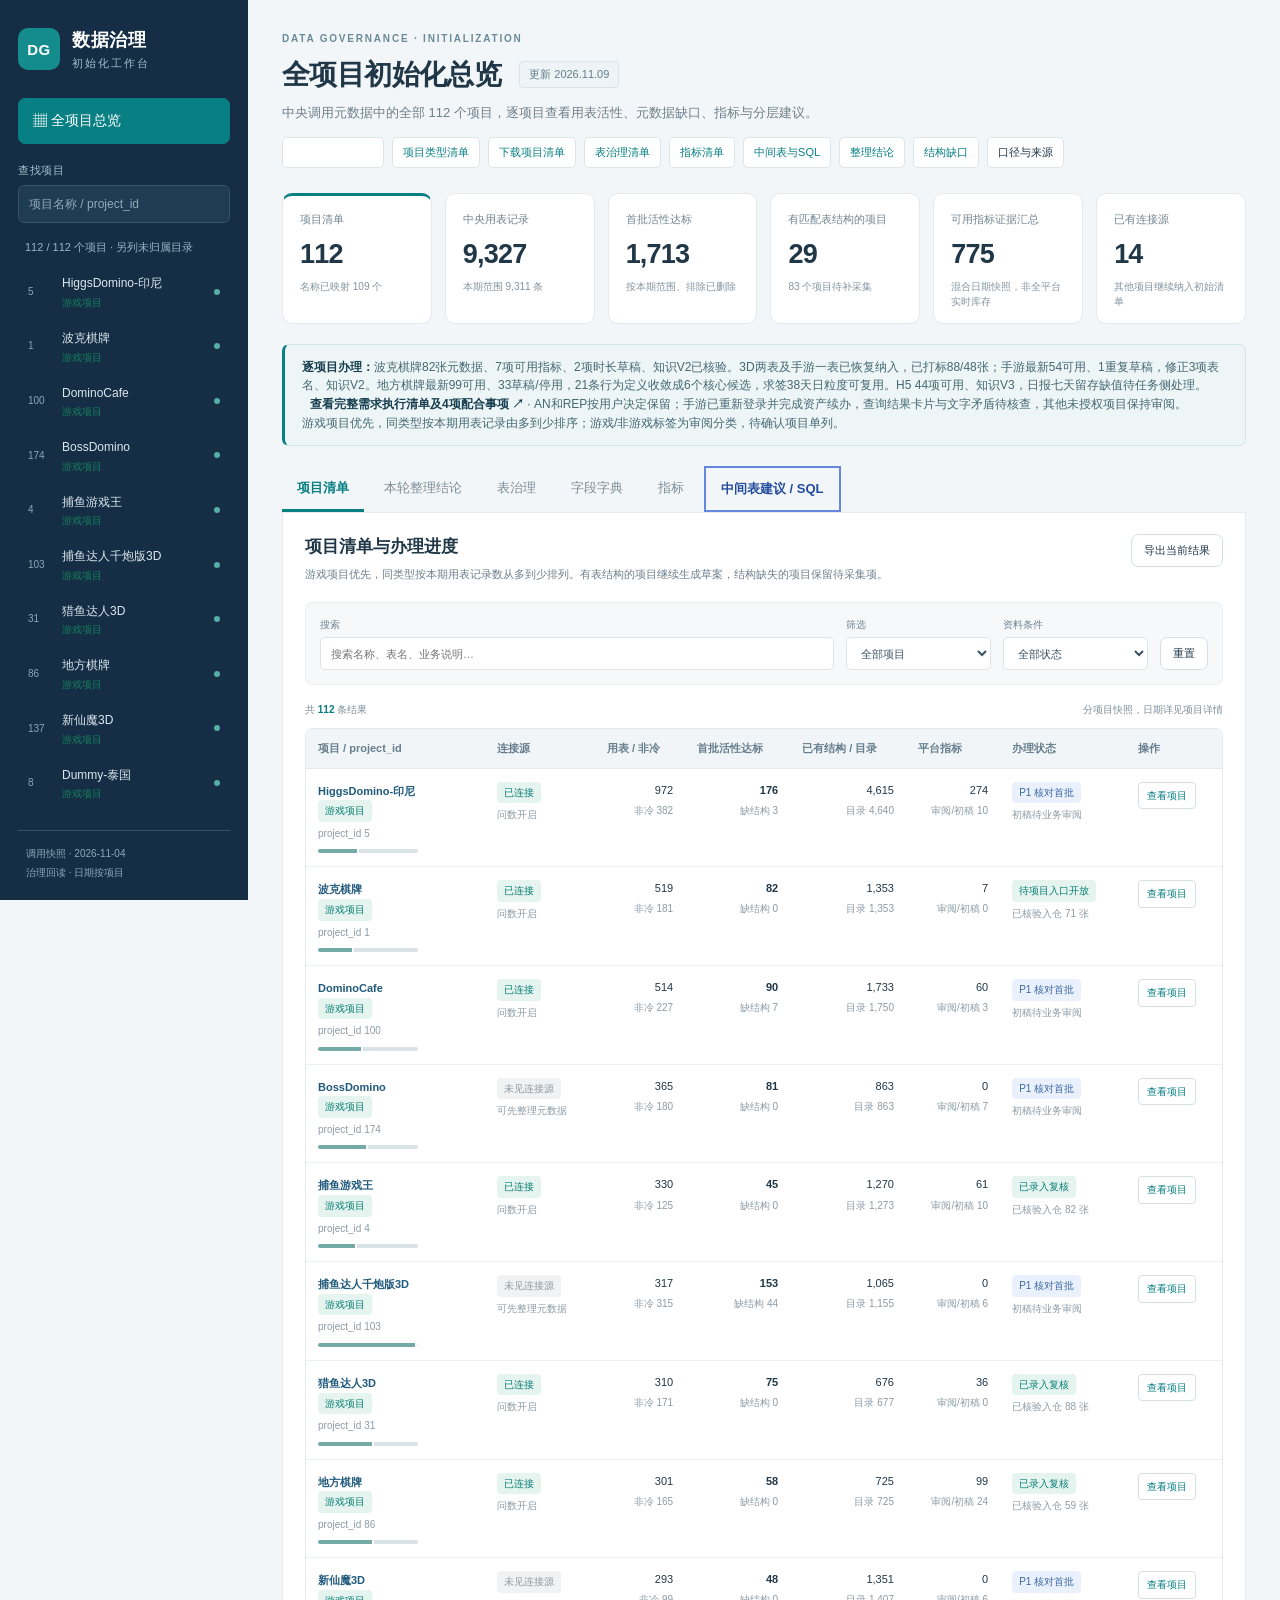
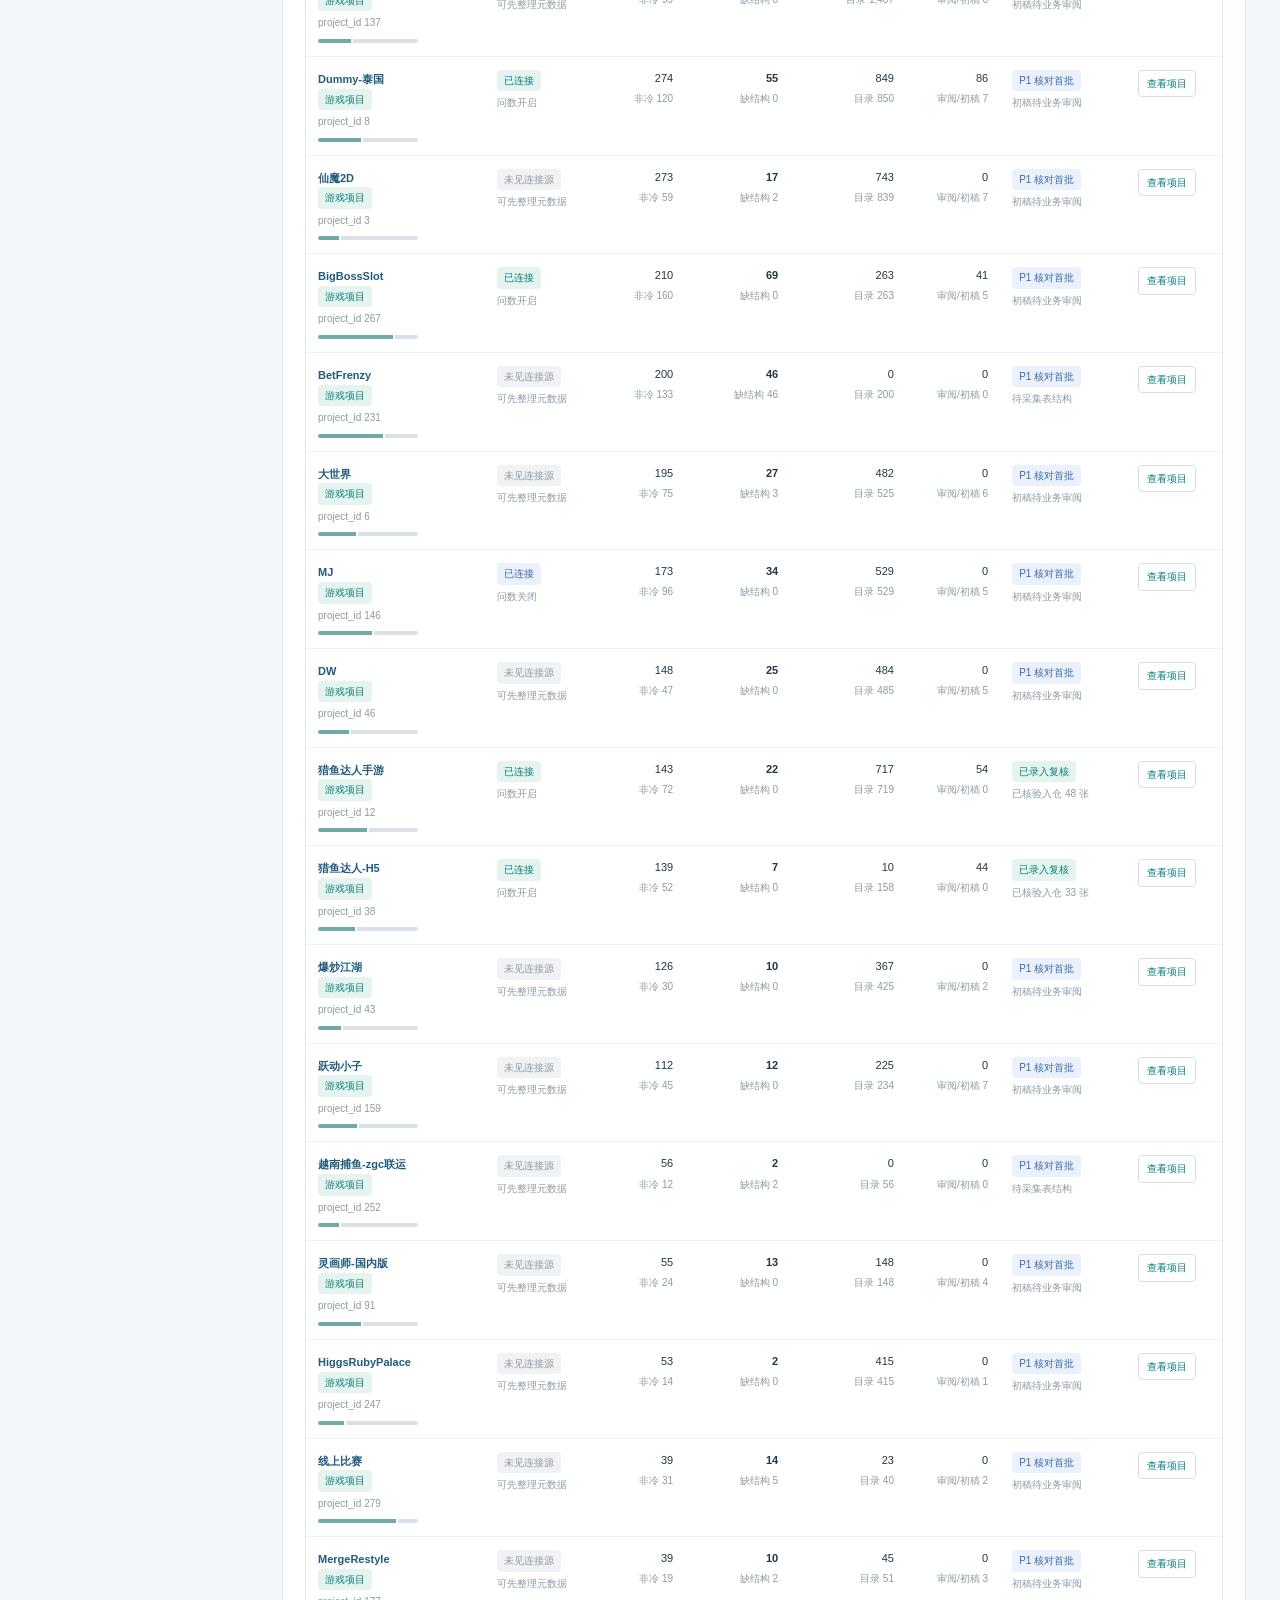
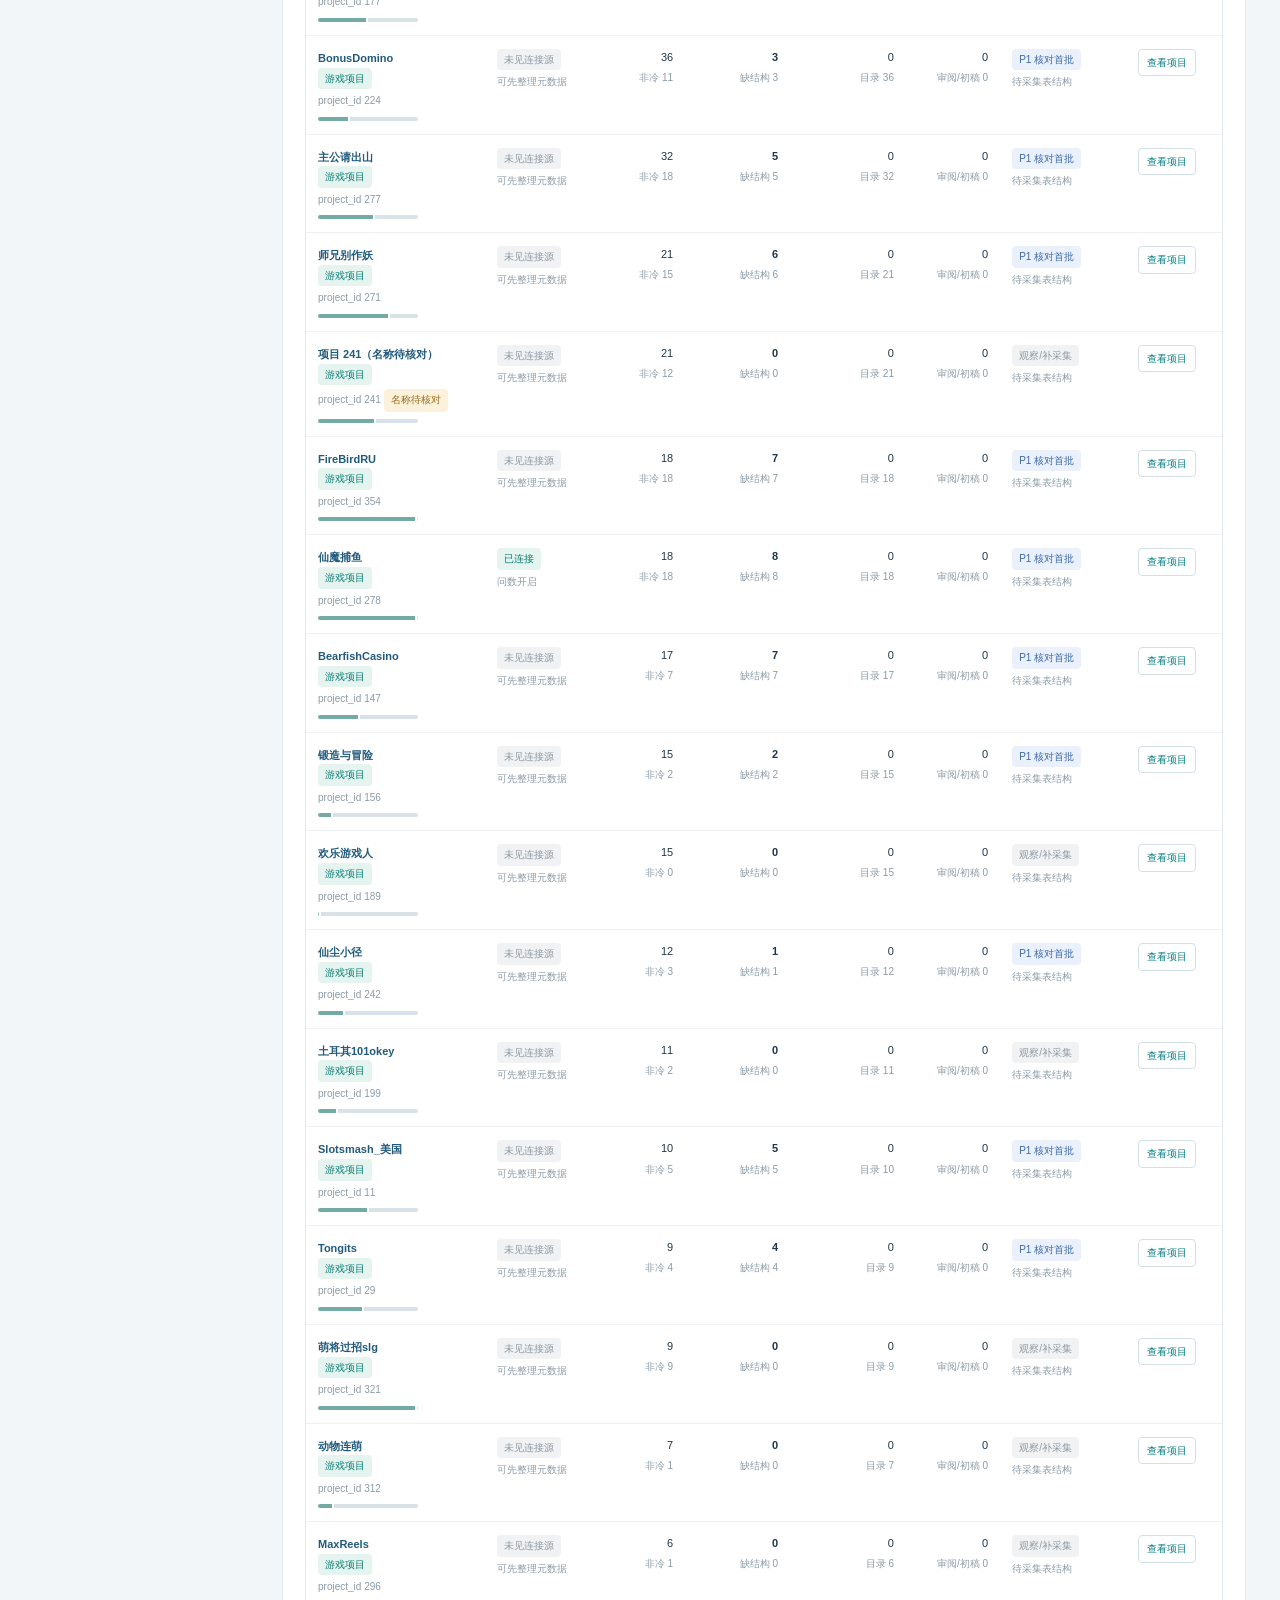
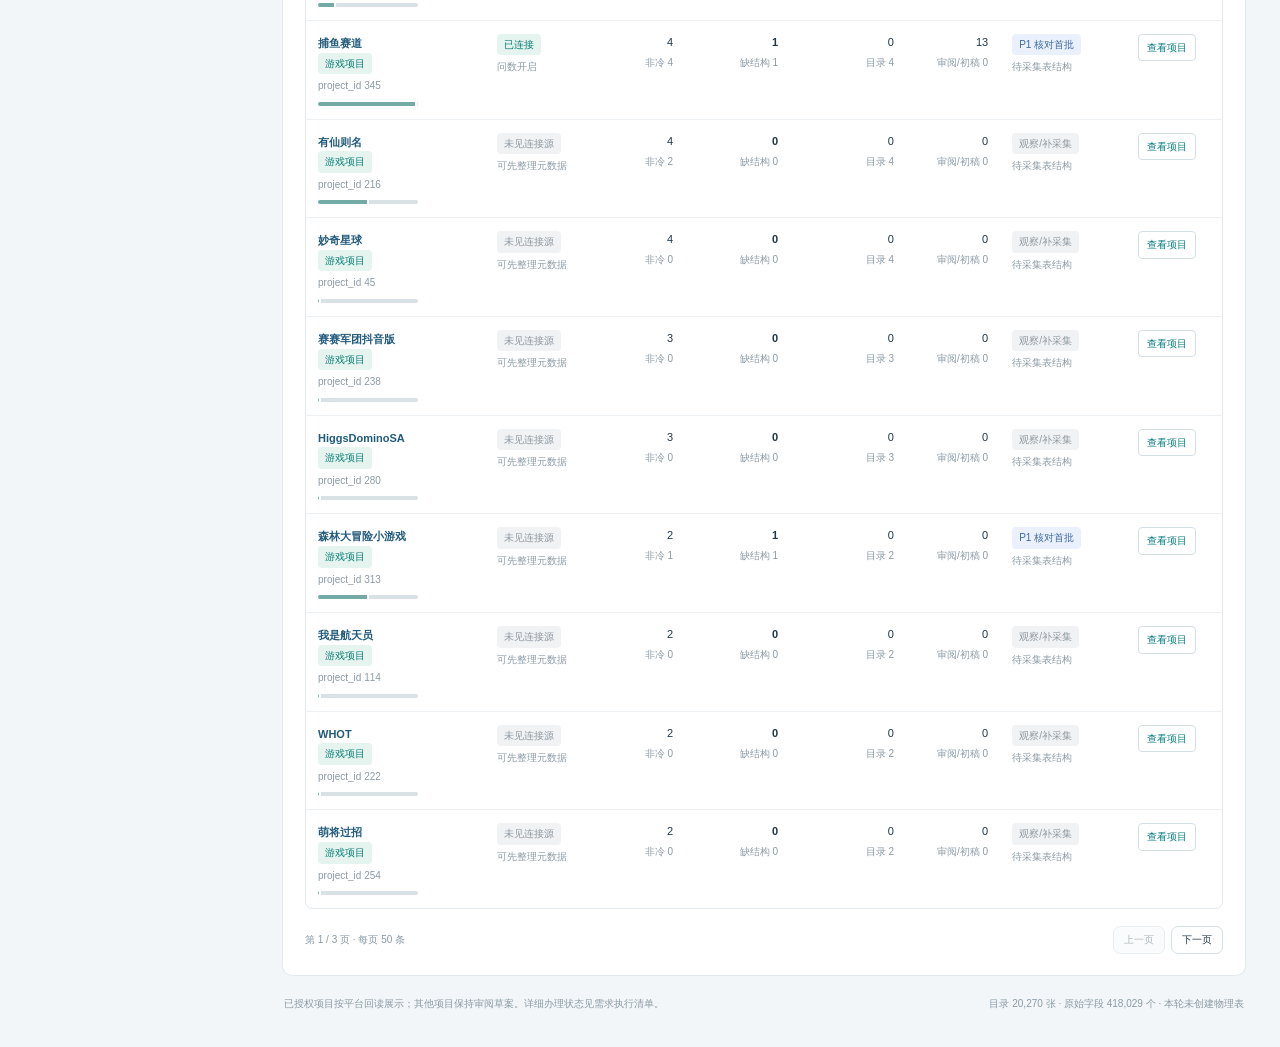
==== commit 5cfbf293: "Update governance checklist, verified project records and game priority views" ====
--- a/index.html
+++ b/index.html
@@ -6,4 +6,4 @@
 <section class="content"><div class="content-top"><div><h2 id="sectionTitle"></h2><p class="small" id="sectionHint"></p></div><button id="exportCurrent">导出当前结果</button></div><div class="filters"><label class="search-label">搜索<input id="search" placeholder="搜索名称、表名、业务说明…"></label><label>筛选<select id="filter"></select></label><label id="secondaryLabel">层级<select id="secondary"></select></label><label id="includeDroppedWrap" class="check"><input type="checkbox" id="includeDropped">包含已删除表</label><button id="resetFilters">重置</button></div><div id="loading" role="status" hidden>正在加载数据…</div><div id="resultMeta" class="result-meta"></div><div class="table-wrap" id="tableWrap"></div><div class="pagination"><span id="pageInfo"></span><div><button id="prevPage">上一页</button><button id="nextPage">下一页</button></div></div></section>
 <footer>已授权项目按平台回读展示；其他项目保持审阅草案。详细办理状态见需求执行清单。<span id="footerCount"></span></footer></main>
 <dialog id="detailDialog"><div class="dialog-head"><div><div class="eyebrow" id="dialogEyebrow"></div><h2 id="dialogTitle"></h2></div><button id="closeDialog" aria-label="关闭详情">×</button></div><div id="dialogBody"></div></dialog>
-<script id="manifest" type="application/json">{"revision":"08cab2946a7e","stats":{"date":"2026-11-06","activity_date":"2026-11-04","project_count":112,"raw_usage_rows":9327,"raw_first_count":1713,"scope_excluded_usage":16,"scoped_usage_rows":9311,"catalog_tables":20270,"catalog_live_tables":19976,"catalog_columns":418029,"live_columns":403971,"project_table_associations":23461,"first_count":1713,"first_with_schema":1250,"projects_usage_with_schema":29,"connections":14,"available_metrics":776,"review_metrics":121,"models":143,"model_dwd":101,"model_dws":42,"known_registered_review_tables":378,"unassigned_tables":155,"name_missing":["42","169","241"],"alias_changes":47,"other_projects_reviewed":110,"other_projects_with_first_schema":25,"other_projects_without_matching_schema":84,"other_project_metric_sql":96,"other_project_tag_drafts":2601,"other_project_platform_writes":140,"metric_export_refresh_blocked":false,"platform_new_metadata_20261106":141,"platform_new_metrics_20261106":8,"platform_existing_fixes_20261106":3,"legacy_20261105_counts":{"platform_header_total":721,"unexported_header_difference":30,"platform_writes_this_round":102,"platform_new_registrations_this_round":38,"platform_prefix_updates":64,"metric_export_snapshot":691,"metric_ui_new_confirmed":16,"temporary_metric_copy_excluded":1},"platform_new_metrics_20261108":6,"platform_existing_updates_20261108":3,"platform_new_metadata_20261108":0,"platform_new_metrics_20261109":2,"platform_new_metadata_20261109":0,"platform_field_notes_20261109":12,"platform_knowledge_20261109":1,"platform_table_descriptions_20261109":1,"platform_knowledge_updates_20261109":1,"metadata_status_restored_20261109":3,"platform_new_metrics_saved_20261109":11,"platform_boke_new_available":7,"platform_boke_new_drafts":2},"projects":[{"id":"5","name":"HiggsDomino-印尼","name_confirmed":true,"short":"Domino","connection":{"apply_enabled":true,"created_at":"2026-07-01 16:58:35","db_count":8,"engine":"adb","insight_enabled":true,"name":"HiggsDomino-印尼","pending_tables":748,"databases":["domino_ads","domino_dwd","domino_dws","domino_ods","xsbs_ads","xsbs_dwd","xsbs_dws","xsbs_ods"]},"table_count":4640,"usage_count":972,"schema_count":4615,"noncold":382,"cold":590,"unknown":3668,"dropped":20,"first_count":176,"first_with_schema":173,"first_schema_missing":3,"q30":28863,"q7":12033,"fields":56680,"field_comment_gaps":9082,"tag_drafts":376,"available_metrics":274,"review_metrics":10,"candidate_metrics":10,"model_dwd":6,"model_dws":2,"model_new":7,"verified_registered_tables":0,"data_file":"data/projects/5.json","initialization":"结构草案已整理，未录入平台","priority":"P1 核对首批","model_dws_reuse":0,"review_stage":"结构草案已整理","review_tags":376,"review_only":true,"project_kind":"game","project_kind_label":"游戏项目","project_category":"游戏产品","project_kind_reason":"依据项目名称映射及其游戏、角色、道具、赛事或充值等业务表名，归入本轮游戏业务优先队列。","project_kind_evidence":["domino_ods.prop_log","domino_ods.comm_game_log","domino_ods.activity_user_game_log","domino_ods.game_biz_map_conf"],"project_kind_confidence":"本轮审阅分类，待业务负责人复核"},{"id":"1","name":"波克棋牌","name_confirmed":true,"short":"波克棋牌","connection":{"name":"波克棋牌","engine":"adb","db_count":5,"databases":["bkqp_ods","bkqp_dwd","bkqp_dws","bkqp_ads","bkqp_an"],"insight_enabled":true,"apply_enabled":false,"observed_at":"2026-11-08平台UI保存及行回读"},"table_count":1353,"usage_count":519,"schema_count":1353,"noncold":181,"cold":338,"unknown":834,"dropped":12,"first_count":82,"first_with_schema":82,"first_schema_missing":0,"q30":10045,"q7":3761,"fields":30226,"field_comment_gaps":1912,"tag_drafts":181,"available_metrics":7,"review_metrics":0,"candidate_metrics":0,"model_dwd":6,"model_dws":2,"model_new":6,"verified_registered_tables":71,"data_file":"data/projects/1.json","initialization":"82张元数据已有回执；9项指标已保存，7可用2时长草稿，知识V2已发布","priority":"待项目入口开放","model_dws_reuse":0,"review_stage":"82张元数据已有回执；9项指标已保存，7可用2时长草稿，知识V2已发布","review_tags":181,"review_only":false,"project_kind":"game","project_kind_label":"游戏项目","project_category":"游戏产品","project_kind_reason":"依据项目名称映射及其游戏、角色、道具、赛事或充值等业务表名，归入本轮游戏业务优先队列。","project_kind_evidence":["bkqp_ods.fish_game_log","bkqp_ods.tb_game_log","bkqp_ods.fish_open_order","bkqp_dws.dws_fish_game_daily_user_agg"],"project_kind_confidence":"本轮审阅分类，待业务负责人复核","upload_summary":{"tables":82,"metrics":7,"verified":"2026-11-09","an_layer_pending":11,"drafts":2,"knowledge":1,"knowledge_latest_version":"V2","merged_drafts":0,"deferred_metrics":0,"metric_verified":"2026-11-09","table_verified":"2026-11-06"},"scope_note":"波克棋牌（ID1）五库连接、问数与当前账号入口已恢复。82张元数据有回执：71张标准层、11张AN层级待确认；9项指标已保存，7项可用、2项时长草稿按用户决定等待补齐。1篇知识V2已发布。指标字段与SQL原生导出核验通过，单日聚合可执行；这不代表运营数值已全部验收。","followup_date":"2026-11-09","metric_drafts":2},{"id":"100","name":"DominoCafe","name_confirmed":true,"short":"DominoCafe","connection":{"apply_enabled":true,"created_at":"2026-08-03 17:16:48","db_count":5,"engine":"starrocks","insight_enabled":true,"name":"DominoCafe","pending_tables":1542,"databases":["ludocafe_ads","ludocafe_an","ludocafe_dwd","ludocafe_dws","ludocafe_ods"]},"table_count":1750,"usage_count":514,"schema_count":1733,"noncold":227,"cold":287,"unknown":1236,"dropped":31,"first_count":90,"first_with_schema":83,"first_schema_missing":7,"q30":8828,"q7":2423,"fields":29695,"field_comment_gaps":1145,"tag_drafts":212,"available_metrics":60,"review_metrics":3,"candidate_metrics":3,"model_dwd":5,"model_dws":2,"model_new":4,"verified_registered_tables":0,"data_file":"data/projects/100.json","initialization":"结构草案已整理，未录入平台","priority":"P1 核对首批","model_dws_reuse":0,"review_stage":"结构草案已整理","review_tags":212,"review_only":true,"project_kind":"game","project_kind_label":"游戏项目","project_category":"游戏产品","project_kind_reason":"依据项目名称映射及其游戏、角色、道具、赛事或充值等业务表名，归入本轮游戏业务优先队列。","project_kind_evidence":["ludocafe_ods.zeusslot_game_log","ludocafe_ods.slot_bonus_log","ludocafe_ods.slot_player_floor_log","ludocafe_ods.games"],"project_kind_confidence":"本轮审阅分类，待业务负责人复核"},{"id":"174","name":"BossDomino","name_confirmed":true,"short":"BossDomino","connection":null,"table_count":863,"usage_count":365,"schema_count":863,"noncold":180,"cold":185,"unknown":498,"dropped":1,"first_count":81,"first_with_schema":81,"first_schema_missing":0,"q30":9003,"q7":2568,"fields":14470,"field_comment_gaps":962,"tag_drafts":180,"available_metrics":0,"review_metrics":7,"candidate_metrics":7,"model_dwd":6,"model_dws":2,"model_new":7,"verified_registered_tables":0,"data_file":"data/projects/174.json","initialization":"结构草案已整理，未录入平台","priority":"P1 核对首批","model_dws_reuse":0,"review_stage":"结构草案已整理","review_tags":180,"review_only":true,"project_kind":"game","project_kind_label":"游戏项目","project_category":"游戏产品","project_kind_reason":"依据项目名称映射及其游戏、角色、道具、赛事或充值等业务表名，归入本轮游戏业务优先队列。","project_kind_evidence":["boss_domino_ods.user_slot_game_log_realtime","boss_domino_ods.infull_order","boss_domino_ods.games","boss_domino_an.slotbuff_rep_di"],"project_kind_confidence":"本轮审阅分类，待业务负责人复核"},{"id":"4","name":"捕鱼游戏王","name_confirmed":true,"short":"捕鱼游戏王","connection":{"apply_enabled":true,"created_at":"2026-07-01 18:14:35","db_count":4,"engine":"adb","insight_enabled":true,"name":"捕鱼游戏王","pending_tables":846,"databases":["byqph5_ads","byqph5_dwd","byqph5_dws","byqph5_ods"]},"table_count":1273,"usage_count":330,"schema_count":1270,"noncold":125,"cold":205,"unknown":943,"dropped":29,"first_count":45,"first_with_schema":45,"first_schema_missing":0,"q30":1754,"q7":416,"fields":28945,"field_comment_gaps":315,"tag_drafts":125,"available_metrics":61,"review_metrics":10,"candidate_metrics":0,"model_dwd":5,"model_dws":2,"model_new":7,"verified_registered_tables":82,"data_file":"data/projects/4.json","initialization":"REP两表按用户要求保留缺口；7张非首批暂缓","priority":"已录入复核","model_dws_reuse":0,"upload_summary":{"review_tables":91,"tables":82,"pending_tables":9,"project_assets":104,"metrics":10,"available_metrics":61,"verified":"2026-11-04","first_batch_pending_tables":2,"non_first_batch_deferred_tables":7},"scope_note":"原审阅91张中82张已登记，原9张未登记表按最新快照分流：2张REP报表达到首批门槛但未绑定，7张因7天0次或30天不超过4次暂不进入首批。当前104项资产和61项可用指标仍沿用原登记快照，未将盘点数量冒充本次补录。","legacy_url":"https://jiyunfei150-del.github.io/project-table-activity/fish-king/","review_stage":"原9表已分流；REP按用户要求保留缺口，7张非首批暂缓","review_tags":0,"review_only":true,"project_kind":"game","project_kind_label":"游戏项目","project_category":"游戏产品","project_kind_reason":"依据项目名称映射及其游戏、角色、道具、赛事或充值等业务表名，归入本轮游戏业务优先队列。","project_kind_evidence":["byqph5_rep.buyu_total_report_normal","byqph5_ods.fish_game_log","byqph5_ods.fish_money_log","byqph5_ods.pook_infull"],"project_kind_confidence":"本轮审阅分类，待业务负责人复核","pending_first_batch_tables":2,"policy_deferred_tables":7,"followup_date":"2026-11-09"},{"id":"103","name":"捕鱼达人千炮版3D","name_confirmed":true,"short":"捕鱼达人千炮版3D","connection":null,"table_count":1155,"usage_count":317,"schema_count":1065,"noncold":315,"cold":2,"unknown":838,"dropped":5,"first_count":153,"first_with_schema":109,"first_schema_missing":44,"q30":51797,"q7":28933,"fields":20184,"field_comment_gaps":582,"tag_drafts":227,"available_metrics":0,"review_metrics":6,"candidate_metrics":6,"model_dwd":4,"model_dws":2,"model_new":6,"verified_registered_tables":0,"data_file":"data/projects/103.json","initialization":"结构草案已整理，未录入平台","priority":"P1 核对首批","model_dws_reuse":0,"review_stage":"结构草案已整理","review_tags":227,"review_only":true,"project_kind":"game","project_kind_label":"游戏项目","project_category":"游戏产品","project_kind_reason":"依据项目名称映射及其游戏、角色、道具、赛事或充值等业务表名，归入本轮游戏业务优先队列。","project_kind_evidence":["byqp_ods.prop_send_log","byqp_ods.game_money_log","byqp_ods.buyu_rank_msg","byqp_ods.buyu_rank_msg_hi"],"project_kind_confidence":"本轮审阅分类，待业务负责人复核"},{"id":"31","name":"猎鱼达人3D","name_confirmed":true,"short":"猎鱼达人3D","connection":{"apply_enabled":true,"created_at":"2026-05-13 11:56:08","db_count":4,"engine":"starrocks","insight_enabled":true,"name":"猎鱼达人3D","pending_tables":428,"databases":["lydr3d_ads","lydr3d_dwd","lydr3d_dws","lydr3d_ods"]},"table_count":677,"usage_count":310,"schema_count":676,"noncold":171,"cold":139,"unknown":367,"dropped":0,"first_count":75,"first_with_schema":75,"first_schema_missing":0,"q30":4926,"q7":1907,"fields":11826,"field_comment_gaps":745,"tag_drafts":170,"available_metrics":36,"review_metrics":0,"candidate_metrics":10,"model_dwd":5,"model_dws":2,"model_new":5,"verified_registered_tables":88,"data_file":"data/projects/31.json","initialization":"修复2张被状态筛选隐藏的正式表，已打标共88张；AN按用户决定保留缺口","priority":"已录入复核","model_dws_reuse":0,"review_stage":"修复2张被状态筛选隐藏的正式表，已打标共88张；AN按用户决定保留缺口","review_tags":170,"review_only":false,"metric_drafts":0,"upload_summary":{"tables":88,"metrics":36,"drafts":0,"verified":"2026-11-09","new_metadata":42,"metadata_status_restored":2,"metric_verified":"2026-11-06","table_verified":"2026-11-09"},"scope_note":"本次修复2张原已治理但被暂不纳入状态隐藏的正式表；标签与说明沿用原值。当前已打标88张，原首批75张中已覆盖73张，其余2张位于AN库，按用户决定保留缺口。指标数沿用原生导出快照，未以本次元数据状态修复冒充新增指标。","project_kind":"game","project_kind_label":"游戏项目","project_category":"游戏产品","project_kind_reason":"依据项目名称映射及其游戏、角色、道具、赛事或充值等业务表名，归入本轮游戏业务优先队列。","project_kind_evidence":["lydr3d_ods.fish_game_log","lydr3d_ods.fish_boke_point_log","lydr3d_ods.game_event_log","lydr3d_ods.fish_money_log"],"project_kind_confidence":"本轮审阅分类，待业务负责人复核","followup_date":"2026-11-09"},{"id":"86","name":"地方棋牌","name_confirmed":true,"short":"地方棋牌","connection":{"apply_enabled":false,"created_at":"2026-11-04 18:35:01","db_count":8,"engine":"adb","insight_enabled":true,"name":"地方棋牌","pending_tables":584,"databases":["friend_ads","friend_dwd","friend_dws","friend_ods","gold_ads","gold_dwd","gold_dws","gold_ods"],"observed_at":"2026-11-05 16:03后页面核对；连接配置由用户侧变更，本次未修改"},"table_count":725,"usage_count":301,"schema_count":725,"noncold":165,"cold":136,"unknown":424,"dropped":8,"first_count":58,"first_with_schema":58,"first_schema_missing":0,"q30":19522,"q7":8954,"fields":11886,"field_comment_gaps":933,"tag_drafts":165,"available_metrics":99,"review_metrics":24,"candidate_metrics":0,"model_dwd":10,"model_dws":2,"model_new":12,"verified_registered_tables":59,"data_file":"data/projects/86.json","initialization":"21条行为定义已收敛为6个核心候选；求签38天日粒度可复用，知识V2已发布","priority":"已录入复核","model_dws_reuse":2,"upload_summary":{"tables":59,"metrics":99,"drafts":33,"verified":"2026-11-09","new_metrics_this_batch":6,"existing_updated_this_batch":3,"knowledge_verified":3,"knowledge_verified_date":"2026-11-09","field_notes_updated_20261109":3,"merged_drafts":32,"other_offline":1,"metric_verified":"2026-11-09","table_verified":"2026-11-06"},"scope_note":"2026-11-09原生导出：99项可用、33项草稿/停用（32项原合并草稿，另1项由同事停用）。同事新增2项已同步保留；本轮未修改其定义或SQL。剩余37条标准定义中：12条沿用既有核心指标，1条求签钻石在已核对38天日粒度窗口复用；21条行为定义已收敛为6个核心候选，待可靠绑定好友房来源；3条冷来源比赛奖励不入首批。事件知识V2已发布。指标库存已刷新至2026-11-09；其他人员维护项不计本轮新增。","legacy_url":"https://jiyunfei150-del.github.io/local-chess-governance-v2/","review_stage":"21条行为定义已收敛为6个核心候选；求签38天日粒度可复用，知识V2已发布","review_tags":0,"review_only":false,"metric_drafts":33,"project_kind":"game","project_kind_label":"游戏项目","project_category":"游戏产品","project_kind_reason":"依据项目名称映射及其游戏、角色、道具、赛事或充值等业务表名，归入本轮游戏业务优先队列。","project_kind_evidence":["gold_ods.games","gold_ods.comm_game_log","friend_ods.comm_game_log","friend_ods.friend_game_log"],"project_kind_confidence":"本轮审阅分类，待业务负责人复核","followup_date":"2026-11-09","behavior_plan_url":"地方棋牌行为指标收敛.html"},{"id":"137","name":"新仙魔3D","name_confirmed":true,"short":"新仙魔3D","connection":null,"table_count":1407,"usage_count":293,"schema_count":1351,"noncold":99,"cold":194,"unknown":1114,"dropped":24,"first_count":48,"first_with_schema":48,"first_schema_missing":0,"q30":5059,"q7":1170,"fields":16289,"field_comment_gaps":1191,"tag_drafts":98,"available_metrics":0,"review_metrics":6,"candidate_metrics":6,"model_dwd":5,"model_dws":2,"model_new":7,"verified_registered_tables":0,"data_file":"data/projects/137.json","initialization":"结构草案已整理，未录入平台","priority":"P1 核对首批","model_dws_reuse":0,"review_stage":"结构草案已整理","review_tags":98,"review_only":true,"project_kind":"game","project_kind_label":"游戏项目","project_category":"游戏产品","project_kind_reason":"依据项目名称映射及其游戏、角色、道具、赛事或充值等业务表名，归入本轮游戏业务优先队列。","project_kind_evidence":["xianmo_ods_rt.fish_shot_info_log","xianmo_ai.user_infull_detail","xianmo_ai.dwd_user_game_score_di","xianmo_ai.dwd_user_infull_info_di"],"project_kind_confidence":"本轮审阅分类，待业务负责人复核"},{"id":"8","name":"Dummy-泰国","name_confirmed":true,"short":"Dummy-泰国","connection":{"apply_enabled":true,"created_at":"2026-06-22 14:37:31","db_count":4,"engine":"adb","insight_enabled":true,"name":"Dummy-泰国","pending_tables":774,"databases":["dummy_ads","dummy_an","dummy_dwd","dummy_ods"]},"table_count":850,"usage_count":274,"schema_count":849,"noncold":120,"cold":154,"unknown":576,"dropped":0,"first_count":55,"first_with_schema":55,"first_schema_missing":0,"q30":12110,"q7":3813,"fields":15099,"field_comment_gaps":391,"tag_drafts":120,"available_metrics":86,"review_metrics":7,"candidate_metrics":7,"model_dwd":6,"model_dws":2,"model_new":7,"verified_registered_tables":0,"data_file":"data/projects/8.json","initialization":"结构草案已整理，未录入平台","priority":"P1 核对首批","model_dws_reuse":0,"review_stage":"结构草案已整理","review_tags":120,"review_only":true,"project_kind":"game","project_kind_label":"游戏项目","project_category":"游戏产品","project_kind_reason":"依据项目名称映射及其游戏、角色、道具、赛事或充值等业务表名，归入本轮游戏业务优先队列。","project_kind_evidence":["dummy_ods.infull_order","dummy_ods.games","dummy_ods.user_slot_game_log_realtime","dummy_ods_rt.infull_order_log"],"project_kind_confidence":"本轮审阅分类，待业务负责人复核"},{"id":"3","name":"仙魔2D","name_confirmed":true,"short":"仙魔2D","connection":null,"table_count":839,"usage_count":273,"schema_count":743,"noncold":59,"cold":214,"unknown":566,"dropped":0,"first_count":17,"first_with_schema":15,"first_schema_missing":2,"q30":495,"q7":201,"fields":19381,"field_comment_gaps":527,"tag_drafts":47,"available_metrics":0,"review_metrics":7,"candidate_metrics":7,"model_dwd":4,"model_dws":2,"model_new":6,"verified_registered_tables":0,"data_file":"data/projects/3.json","initialization":"结构草案已整理，未录入平台","priority":"P1 核对首批","model_dws_reuse":0,"review_stage":"结构草案已整理","review_tags":47,"review_only":true,"project_kind":"game","project_kind_label":"游戏项目","project_category":"游戏产品","project_kind_reason":"依据项目名称映射及其游戏、角色、道具、赛事或充值等业务表名，归入本轮游戏业务优先队列。","project_kind_evidence":["bkby_ods.fish_money_log","bkby_ods.fish_activity_log","bkby_ods.fish_coupon_exchange_order","bkby_dwd.dwd_user_game_score_di"],"project_kind_confidence":"本轮审阅分类，待业务负责人复核"},{"id":"267","name":"BigBossSlot","name_confirmed":true,"short":"BigBossSlot","connection":{"apply_enabled":true,"created_at":"2026-06-17 10:24:14","db_count":4,"engine":"starrocks","insight_enabled":true,"name":"BigBossSlot","pending_tables":204,"databases":["bbs_ads","bbs_dwd","bbs_dws","bbs_ods"]},"table_count":263,"usage_count":210,"schema_count":263,"noncold":160,"cold":50,"unknown":53,"dropped":5,"first_count":69,"first_with_schema":69,"first_schema_missing":0,"q30":16246,"q7":5124,"fields":4862,"field_comment_gaps":48,"tag_drafts":160,"available_metrics":41,"review_metrics":5,"candidate_metrics":5,"model_dwd":6,"model_dws":2,"model_new":3,"verified_registered_tables":0,"data_file":"data/projects/267.json","initialization":"结构草案已整理，未录入平台","priority":"P1 核对首批","model_dws_reuse":0,"review_stage":"结构草案已整理","review_tags":160,"review_only":true,"project_kind":"game","project_kind_label":"游戏项目","project_category":"游戏产品","project_kind_reason":"依据项目名称映射及其游戏、角色、道具、赛事或充值等业务表名，归入本轮游戏业务优先队列。","project_kind_evidence":["bbs_ods.user_slot_game_log","bbs_ods.user_prop_log","bbs_ods.infull_order","bbs_ods.user_slot_login_log"],"project_kind_confidence":"本轮审阅分类，待业务负责人复核"},{"id":"231","name":"BetFrenzy","name_confirmed":true,"short":"BetFrenzy","connection":null,"table_count":200,"usage_count":200,"schema_count":0,"noncold":133,"cold":67,"unknown":0,"dropped":0,"first_count":46,"first_with_schema":0,"first_schema_missing":46,"q30":4576,"q7":805,"fields":0,"field_comment_gaps":0,"tag_drafts":0,"available_metrics":0,"review_metrics":0,"candidate_metrics":0,"model_dwd":0,"model_dws":0,"model_new":0,"verified_registered_tables":0,"data_file":"data/projects/231.json","initialization":"缺结构待采集，未录入平台","priority":"P1 核对首批","model_dws_reuse":0,"review_stage":"缺结构待采集","review_tags":0,"review_only":true,"project_kind":"game","project_kind_label":"游戏项目","project_category":"游戏产品","project_kind_reason":"依据项目名称映射及其游戏、角色、道具、赛事或充值等业务表名，归入本轮游戏业务优先队列。","project_kind_evidence":["ynh5_ods.fish_money_log","ynh5_ods.fish_game_log","ynh5_ods.prop_send_log","ynh5_ods.smg_zeus_game_log"],"project_kind_confidence":"本轮审阅分类，待业务负责人复核"},{"id":"6","name":"大世界","name_confirmed":true,"short":"大世界","connection":null,"table_count":525,"usage_count":195,"schema_count":482,"noncold":75,"cold":120,"unknown":330,"dropped":0,"first_count":27,"first_with_schema":24,"first_schema_missing":3,"q30":4039,"q7":1578,"fields":6127,"field_comment_gaps":1263,"tag_drafts":57,"available_metrics":0,"review_metrics":6,"candidate_metrics":6,"model_dwd":5,"model_dws":2,"model_new":7,"verified_registered_tables":0,"data_file":"data/projects/6.json","initialization":"结构草案已整理，未录入平台","priority":"P1 核对首批","model_dws_reuse":0,"review_stage":"结构草案已整理","review_tags":57,"review_only":true,"project_kind":"game","project_kind_label":"游戏项目","project_category":"游戏产品","project_kind_reason":"依据项目名称映射及其游戏、角色、道具、赛事或充值等业务表名，归入本轮游戏业务优先队列。","project_kind_evidence":["bydsj_ods_rt.fish_open_order","bydsj_ods_rt.fish_boss_ex_log","bydsj_ods_rt.fish_coupon_exchange_order","bydsj_ods.fish_open_order"],"project_kind_confidence":"本轮审阅分类，待业务负责人复核"},{"id":"146","name":"MJ","name_confirmed":true,"short":"MJ","connection":{"apply_enabled":false,"created_at":"2026-08-11 15:53:39","db_count":4,"engine":"starrocks","insight_enabled":false,"name":"MJ","pending_tables":491,"databases":["hsmj_ads","hsmj_dwd","hsmj_dws","hsmj_ods"]},"table_count":529,"usage_count":173,"schema_count":529,"noncold":96,"cold":77,"unknown":356,"dropped":20,"first_count":34,"first_with_schema":34,"first_schema_missing":0,"q30":2281,"q7":618,"fields":9696,"field_comment_gaps":338,"tag_drafts":96,"available_metrics":0,"review_metrics":5,"candidate_metrics":5,"model_dwd":4,"model_dws":2,"model_new":6,"verified_registered_tables":0,"data_file":"data/projects/146.json","initialization":"结构草案已整理，未录入平台","priority":"P1 核对首批","model_dws_reuse":0,"review_stage":"结构草案已整理","review_tags":96,"review_only":true,"project_kind":"game","project_kind_label":"游戏项目","project_category":"游戏产品","project_kind_reason":"依据项目名称映射及其游戏、角色、道具、赛事或充值等业务表名，归入本轮游戏业务优先队列。","project_kind_evidence":["hsmj_ods.slot_main_log","hsmj_dws.dws_user_game_total_di","hsmj_ods.games","hsmj_ads.games_config"],"project_kind_confidence":"本轮审阅分类，待业务负责人复核"},{"id":"46","name":"DW","name_confirmed":true,"short":"DW","connection":null,"table_count":485,"usage_count":148,"schema_count":484,"noncold":47,"cold":101,"unknown":337,"dropped":109,"first_count":25,"first_with_schema":25,"first_schema_missing":0,"q30":1439,"q7":385,"fields":8915,"field_comment_gaps":833,"tag_drafts":46,"available_metrics":0,"review_metrics":5,"candidate_metrics":5,"model_dwd":3,"model_dws":2,"model_new":4,"verified_registered_tables":0,"data_file":"data/projects/46.json","initialization":"结构草案已整理，未录入平台","priority":"P1 核对首批","model_dws_reuse":0,"review_stage":"结构草案已整理","review_tags":46,"review_only":true,"project_kind":"game","project_kind_label":"游戏项目","project_category":"游戏产品","project_kind_reason":"依据项目名称映射及其游戏、角色、道具、赛事或充值等业务表名，归入本轮游戏业务优先队列。","project_kind_evidence":["haoshen_ods.slot_main_log","haoshen_ads.total_game_report","haoshen_dwd.dwd_slot_main_log_di","haoshen_ods.games"],"project_kind_confidence":"本轮审阅分类，待业务负责人复核"},{"id":"12","name":"猎鱼达人手游","name_confirmed":true,"short":"猎鱼达人手游","connection":{"apply_enabled":true,"created_at":"2026-06-17 10:16:17","db_count":4,"engine":"starrocks","insight_enabled":true,"name":"猎鱼达人手游","pending_tables":427,"databases":["byhls_ads","byhls_dwd","byhls_dws","byhls_ods"]},"table_count":719,"usage_count":143,"schema_count":717,"noncold":72,"cold":71,"unknown":576,"dropped":10,"first_count":22,"first_with_schema":22,"first_schema_missing":0,"q30":1892,"q7":302,"fields":16409,"field_comment_gaps":439,"tag_drafts":70,"available_metrics":55,"review_metrics":0,"candidate_metrics":6,"model_dwd":4,"model_dws":2,"model_new":6,"verified_registered_tables":48,"data_file":"data/projects/12.json","initialization":"修复1张被状态筛选隐藏的正式表，已打标共48张；AN按用户决定保留缺口","priority":"已录入复核","model_dws_reuse":0,"review_stage":"修复1张被状态筛选隐藏的正式表，已打标共48张；AN按用户决定保留缺口","review_tags":70,"review_only":false,"metric_drafts":0,"upload_summary":{"tables":48,"metrics":55,"drafts":0,"verified":"2026-11-09","new_metadata":9,"metadata_status_restored":1,"metric_verified":"2026-11-06","table_verified":"2026-11-09"},"scope_note":"本次修复1张原已治理但被暂不纳入状态隐藏的正式表；标签与说明沿用原值。当前已打标48张，原首批22张中已覆盖21张，其余1张位于AN库，按用户决定保留缺口。指标数沿用原生导出快照，未以本次元数据状态修复冒充新增指标。","project_kind":"game","project_kind_label":"游戏项目","project_category":"游戏产品","project_kind_reason":"依据项目名称映射及其游戏、角色、道具、赛事或充值等业务表名，归入本轮游戏业务优先队列。","project_kind_evidence":["byhls_ods.buyu_users","byhls_ods.view_infull_order","byhls_ods.fish_info_log","byhls_ods.game_money_log"],"project_kind_confidence":"本轮审阅分类，待业务负责人复核","followup_date":"2026-11-09"},{"id":"38","name":"猎鱼达人-H5","name_confirmed":true,"short":"猎鱼达人-H5","connection":{"apply_enabled":true,"created_at":"2026-08-31 11:02:51","db_count":4,"engine":"adb","insight_enabled":true,"name":"猎鱼达人-H5","pending_tables":698,"databases":["lydrh5_ads","lydrh5_dwd","lydrh5_dws","lydrh5_ods"]},"table_count":158,"usage_count":139,"schema_count":10,"noncold":52,"cold":87,"unknown":0,"dropped":0,"first_count":7,"first_with_schema":7,"first_schema_missing":0,"q30":359,"q7":46,"fields":0,"field_comment_gaps":0,"tag_drafts":0,"available_metrics":44,"review_metrics":0,"candidate_metrics":0,"model_dwd":0,"model_dws":0,"model_new":0,"verified_registered_tables":33,"data_file":"data/projects/38.json","initialization":"44项指标保持；日报七日空留存已核对，知识更新至V3","priority":"已录入复核","model_dws_reuse":0,"review_stage":"44项指标保持；日报七日空留存已核对，知识更新至V3","review_tags":0,"review_only":false,"metric_drafts":0,"upload_summary":{"tables":33,"metrics":44,"drafts":0,"verified":"2026-11-09","new_metadata":7,"new_metrics_20261109":2,"field_notes_updated_20261109":9,"knowledge_latest_version":"V3","metric_verified":"2026-11-09","table_verified":"2026-11-06"},"scope_note":"本项目44项可用指标已通过2026-11-09原生导出回读；本次新增2项运营日报注册/活跃指标，原42项完整保留。日报表说明、9条字段和既有知识V2已完善。日报第七日为D+6、回访日为轴，DWD原七日指标为D+7、注册日为轴。在线峰值单日对账一致；历史注册、活跃快照及空留存仍有待核项。 续办：2026-11-01至11-07日报留存连续为空，已在知识V3明确不补0、不用DWD回填；仍待生产任务侧处理。","project_kind":"game","project_kind_label":"游戏项目","project_category":"游戏产品","project_kind_reason":"依据项目名称映射及其游戏、角色、道具、赛事或充值等业务表名，归入本轮游戏业务优先队列。","project_kind_evidence":["lydrh5_ads.ads_game_operation_report_di","lydrh5_ods.pook_infull","lydrh5_ods.fish_game_log","lydrh5_ods.ods_txstarlog_fish_game_log_hi"],"project_kind_confidence":"本轮审阅分类，待业务负责人复核","followup_date":"2026-11-09"},{"id":"43","name":"爆炒江湖","name_confirmed":true,"short":"爆炒江湖","connection":null,"table_count":425,"usage_count":126,"schema_count":367,"noncold":30,"cold":96,"unknown":299,"dropped":0,"first_count":10,"first_with_schema":10,"first_schema_missing":0,"q30":508,"q7":163,"fields":5346,"field_comment_gaps":300,"tag_drafts":30,"available_metrics":0,"review_metrics":2,"candidate_metrics":2,"model_dwd":2,"model_dws":1,"model_new":3,"verified_registered_tables":0,"data_file":"data/projects/43.json","initialization":"结构草案已整理，未录入平台","priority":"P1 核对首批","model_dws_reuse":0,"review_stage":"结构草案已整理","review_tags":30,"review_only":true,"project_kind":"game","project_kind_label":"游戏项目","project_category":"游戏产品","project_kind_reason":"依据项目名称映射及其游戏、角色、道具、赛事或充值等业务表名，归入本轮游戏业务优先队列。","project_kind_evidence":["bcjh_ods.pay_log","bcjh_ads.ads_game_operation_report","bcjh_ads.game_operation_report","bcjh_fxy.pay_log"],"project_kind_confidence":"本轮审阅分类，待业务负责人复核"},{"id":"159","name":"跃动小子","name_confirmed":true,"short":"跃动小子","connection":null,"table_count":234,"usage_count":112,"schema_count":225,"noncold":45,"cold":67,"unknown":122,"dropped":1,"first_count":12,"first_with_schema":12,"first_schema_missing":0,"q30":796,"q7":190,"fields":3258,"field_comment_gaps":48,"tag_drafts":45,"available_metrics":0,"review_metrics":7,"candidate_metrics":7,"model_dwd":4,"model_dws":2,"model_new":6,"verified_registered_tables":0,"data_file":"data/projects/159.json","initialization":"结构草案已整理，未录入平台","priority":"P1 核对首批","model_dws_reuse":0,"review_stage":"结构草案已整理","review_tags":45,"review_only":true,"project_kind":"game","project_kind_label":"游戏项目","project_category":"游戏产品","project_kind_reason":"依据项目名称映射及其游戏、角色、道具、赛事或充值等业务表名，归入本轮游戏业务优先队列。","project_kind_evidence":["ydxz_ods.recharge_log","ydxz_ods.role_info","ydxz_ods.knight_item_log","ydxz_ods.role_info_log"],"project_kind_confidence":"本轮审阅分类，待业务负责人复核"},{"id":"252","name":"越南捕鱼-zgc联运","name_confirmed":true,"short":"越南捕鱼-zgc联运","connection":null,"table_count":56,"usage_count":56,"schema_count":0,"noncold":12,"cold":44,"unknown":0,"dropped":0,"first_count":2,"first_with_schema":0,"first_schema_missing":2,"q30":79,"q7":27,"fields":0,"field_comment_gaps":0,"tag_drafts":0,"available_metrics":0,"review_metrics":0,"candidate_metrics":0,"model_dwd":0,"model_dws":0,"model_new":0,"verified_registered_tables":0,"data_file":"data/projects/252.json","initialization":"缺结构待采集，未录入平台","priority":"P1 核对首批","model_dws_reuse":0,"review_stage":"缺结构待采集","review_tags":0,"review_only":true,"project_kind":"game","project_kind_label":"游戏项目","project_category":"游戏产品","project_kind_reason":"依据项目名称映射及其游戏、角色、道具、赛事或充值等业务表名，归入本轮游戏业务优先队列。","project_kind_evidence":["zgcby_ods.smg_candy_game_log","zgcby_ods.fish_game_log","zgcby_ods.fish_pet_game_log","zgcby_ods.smg_sugar_game_log"],"project_kind_confidence":"本轮审阅分类，待业务负责人复核"},{"id":"91","name":"灵画师-国内版","name_confirmed":true,"short":"灵画师-国内版","connection":null,"table_count":148,"usage_count":55,"schema_count":148,"noncold":24,"cold":31,"unknown":93,"dropped":0,"first_count":13,"first_with_schema":13,"first_schema_missing":0,"q30":1556,"q7":285,"fields":1238,"field_comment_gaps":58,"tag_drafts":24,"available_metrics":0,"review_metrics":4,"candidate_metrics":4,"model_dwd":5,"model_dws":2,"model_new":7,"verified_registered_tables":0,"data_file":"data/projects/91.json","initialization":"结构草案已整理，未录入平台","priority":"P1 核对首批","model_dws_reuse":0,"review_stage":"结构草案已整理","review_tags":24,"review_only":true,"project_kind":"game","project_kind_label":"游戏项目","project_category":"游戏产品","project_kind_reason":"依据项目名称映射及其游戏、角色、道具、赛事或充值等业务表名，归入本轮游戏业务优先队列。","project_kind_evidence":["lhs_ods.game_info_log","lhs_ods.recharge_log","lhs_ods.role_log_his","lhs_ods.role_log"],"project_kind_confidence":"本轮审阅分类，待业务负责人复核"},{"id":"247","name":"HiggsRubyPalace","name_confirmed":true,"short":"HiggsRubyPalace","connection":null,"table_count":415,"usage_count":53,"schema_count":415,"noncold":14,"cold":39,"unknown":362,"dropped":0,"first_count":2,"first_with_schema":2,"first_schema_missing":0,"q30":36,"q7":16,"fields":8200,"field_comment_gaps":25,"tag_drafts":14,"available_metrics":0,"review_metrics":1,"candidate_metrics":1,"model_dwd":1,"model_dws":0,"model_new":1,"verified_registered_tables":0,"data_file":"data/projects/247.json","initialization":"结构草案已整理，未录入平台","priority":"P1 核对首批","model_dws_reuse":0,"review_stage":"结构草案已整理","review_tags":14,"review_only":true,"project_kind":"game","project_kind_label":"游戏项目","project_category":"游戏产品","project_kind_reason":"依据项目名称映射及其游戏、角色、道具、赛事或充值等业务表名，归入本轮游戏业务优先队列。","project_kind_evidence":["hrp_ads.new_user_slot_report","hrp_ods.user_slot_game_log_realtime","hrp_ods.games","hrp_ods.infull_partner_config"],"project_kind_confidence":"本轮审阅分类，待业务负责人复核"},{"id":"279","name":"线上比赛","name_confirmed":true,"short":"线上比赛","connection":null,"table_count":40,"usage_count":39,"schema_count":23,"noncold":31,"cold":8,"unknown":1,"dropped":0,"first_count":14,"first_with_schema":9,"first_schema_missing":5,"q30":1186,"q7":219,"fields":728,"field_comment_gaps":11,"tag_drafts":15,"available_metrics":0,"review_metrics":2,"candidate_metrics":2,"model_dwd":1,"model_dws":0,"model_new":1,"verified_registered_tables":0,"data_file":"data/projects/279.json","initialization":"结构草案已整理，未录入平台","priority":"P1 核对首批","model_dws_reuse":1,"review_stage":"结构草案已整理","review_tags":15,"review_only":true,"project_kind":"game","project_kind_label":"游戏项目","project_category":"赛事游戏业务","project_kind_reason":"依据项目名称映射及其游戏、角色、道具、赛事或充值等业务表名，归入本轮游戏业务优先队列。","project_kind_evidence":["xsbs_ods.tms_game_log","xsbs_ods.tms_task_user_progress","xsbs_ods.tms_task_user_cycle","xsbs_ods.tms_task_config"],"project_kind_confidence":"本轮审阅分类，待业务负责人复核"},{"id":"177","name":"MergeRestyle","name_confirmed":true,"short":"MergeRestyle","connection":null,"table_count":51,"usage_count":39,"schema_count":45,"noncold":19,"cold":20,"unknown":12,"dropped":0,"first_count":10,"first_with_schema":8,"first_schema_missing":2,"q30":243,"q7":119,"fields":547,"field_comment_gaps":2,"tag_drafts":14,"available_metrics":0,"review_metrics":3,"candidate_metrics":3,"model_dwd":2,"model_dws":2,"model_new":4,"verified_registered_tables":0,"data_file":"data/projects/177.json","initialization":"结构草案已整理，未录入平台","priority":"P1 核对首批","model_dws_reuse":0,"review_stage":"结构草案已整理","review_tags":14,"review_only":true,"project_kind":"game","project_kind_label":"游戏项目","project_category":"游戏产品","project_kind_reason":"依据项目名称映射及其游戏、角色、道具、赛事或充值等业务表名，归入本轮游戏业务优先队列。","project_kind_evidence":["merge_ods.prop_log"],"project_kind_confidence":"本轮审阅分类，待业务负责人复核"},{"id":"224","name":"BonusDomino","name_confirmed":true,"short":"BonusDomino","connection":null,"table_count":36,"usage_count":36,"schema_count":0,"noncold":11,"cold":25,"unknown":0,"dropped":0,"first_count":3,"first_with_schema":0,"first_schema_missing":3,"q30":103,"q7":18,"fields":0,"field_comment_gaps":0,"tag_drafts":0,"available_metrics":0,"review_metrics":0,"candidate_metrics":0,"model_dwd":0,"model_dws":0,"model_new":0,"verified_registered_tables":0,"data_file":"data/projects/224.json","initialization":"缺结构待采集，未录入平台","priority":"P1 核对首批","model_dws_reuse":0,"review_stage":"缺结构待采集","review_tags":0,"review_only":true,"project_kind":"game","project_kind_label":"游戏项目","project_category":"游戏产品","project_kind_reason":"依据项目名称映射及其游戏、角色、道具、赛事或充值等业务表名，归入本轮游戏业务优先队列。","project_kind_evidence":["bonusdomino_ods.zeusslot_game_log","bonusdomino_ods.pook_infull","bonusdomino_ods.user_lgdpenalty_slot_info","bonusdomino_ads.game_total_report"],"project_kind_confidence":"本轮审阅分类，待业务负责人复核"},{"id":"277","name":"主公请出山","name_confirmed":true,"short":"三国","connection":null,"table_count":32,"usage_count":32,"schema_count":0,"noncold":18,"cold":14,"unknown":0,"dropped":0,"first_count":5,"first_with_schema":0,"first_schema_missing":5,"q30":323,"q7":18,"fields":0,"field_comment_gaps":0,"tag_drafts":0,"available_metrics":0,"review_metrics":0,"candidate_metrics":0,"model_dwd":0,"model_dws":0,"model_new":0,"verified_registered_tables":0,"data_file":"data/projects/277.json","initialization":"缺结构待采集，未录入平台","priority":"P1 核对首批","model_dws_reuse":0,"review_stage":"缺结构待采集","review_tags":0,"review_only":true,"project_kind":"game","project_kind_label":"游戏项目","project_category":"游戏产品","project_kind_reason":"依据项目名称映射及其游戏、角色、道具、赛事或充值等业务表名，归入本轮游戏业务优先队列。","project_kind_evidence":["sgyx_ods.recharge_log","sgyx_ods.role_login_log","sgyx_ods.role_info","sgyx_ods.knight_raid_log"],"project_kind_confidence":"本轮审阅分类，待业务负责人复核"},{"id":"271","name":"师兄别作妖","name_confirmed":true,"short":"师兄别作妖","connection":null,"table_count":21,"usage_count":21,"schema_count":0,"noncold":15,"cold":6,"unknown":0,"dropped":0,"first_count":6,"first_with_schema":0,"first_schema_missing":6,"q30":385,"q7":72,"fields":0,"field_comment_gaps":0,"tag_drafts":0,"available_metrics":0,"review_metrics":0,"candidate_metrics":0,"model_dwd":0,"model_dws":0,"model_new":0,"verified_registered_tables":0,"data_file":"data/projects/271.json","initialization":"缺结构待采集，未录入平台","priority":"P1 核对首批","model_dws_reuse":0,"review_stage":"缺结构待采集","review_tags":0,"review_only":true,"project_kind":"game","project_kind_label":"游戏项目","project_category":"游戏产品","project_kind_reason":"依据项目名称映射及其游戏、角色、道具、赛事或充值等业务表名，归入本轮游戏业务优先队列。","project_kind_evidence":["lhshw_ods.game_info_log","lhshw_ods.recharge_log","lhshw_ods.role_log","lhshw_ods.role_log_his"],"project_kind_confidence":"本轮审阅分类，待业务负责人复核"},{"id":"241","name":"项目 241（名称待核对）","name_confirmed":false,"short":"","connection":null,"table_count":21,"usage_count":21,"schema_count":0,"noncold":12,"cold":9,"unknown":0,"dropped":0,"first_count":0,"first_with_schema":0,"first_schema_missing":0,"q30":14,"q7":14,"fields":0,"field_comment_gaps":0,"tag_drafts":0,"available_metrics":0,"review_metrics":0,"candidate_metrics":0,"model_dwd":0,"model_dws":0,"model_new":0,"verified_registered_tables":0,"data_file":"data/projects/241.json","initialization":"无首批/待补活性，未录入平台","priority":"观察/补采集","model_dws_reuse":0,"review_stage":"无首批/待补活性","review_tags":0,"review_only":true,"project_kind":"game","project_kind_label":"游戏项目","project_category":"游戏产品","project_kind_reason":"虽未匹配项目名称，但buyu_users、user_weapon、user_soul_cannon等表名体现捕鱼游戏业务；类型暂列游戏，名称仍待核对。","project_kind_evidence":["btns_ods.buyu_user_energy_info","btns_ods.buyu_users","btns_ods.user_prop_info","btns_ods.personalization_prop_info"],"project_kind_confidence":"本轮审阅分类，待业务负责人复核"},{"id":"354","name":"FireBirdRU","name_confirmed":true,"short":"FirdBirdRU","connection":null,"table_count":18,"usage_count":18,"schema_count":0,"noncold":18,"cold":0,"unknown":0,"dropped":0,"first_count":7,"first_with_schema":0,"first_schema_missing":7,"q30":589,"q7":181,"fields":0,"field_comment_gaps":0,"tag_drafts":0,"available_metrics":0,"review_metrics":0,"candidate_metrics":0,"model_dwd":0,"model_dws":0,"model_new":0,"verified_registered_tables":0,"data_file":"data/projects/354.json","initialization":"缺结构待采集，未录入平台","priority":"P1 核对首批","model_dws_reuse":0,"review_stage":"缺结构待采集","review_tags":0,"review_only":true,"project_kind":"game","project_kind_label":"游戏项目","project_category":"游戏产品","project_kind_reason":"依据项目名称映射及其游戏、角色、道具、赛事或充值等业务表名，归入本轮游戏业务优先队列。","project_kind_evidence":["mj_ods.slot_main_log","mj_ods.mac_game_state_record","mj_ods.fish_game_log","mj_ods.user_game_play_info"],"project_kind_confidence":"本轮审阅分类，待业务负责人复核"},{"id":"278","name":"仙魔捕鱼","name_confirmed":true,"short":"仙魔捕鱼","connection":{"apply_enabled":true,"created_at":"2026-10-19 11:09:09","db_count":4,"engine":"starrocks","insight_enabled":true,"name":"仙魔捕鱼","pending_tables":77,"databases":["xmby_ads","xmby_dwd","xmby_dws","xmby_ods"]},"table_count":18,"usage_count":18,"schema_count":0,"noncold":18,"cold":0,"unknown":0,"dropped":0,"first_count":8,"first_with_schema":0,"first_schema_missing":8,"q30":157,"q7":124,"fields":0,"field_comment_gaps":0,"tag_drafts":0,"available_metrics":0,"review_metrics":0,"candidate_metrics":0,"model_dwd":0,"model_dws":0,"model_new":0,"verified_registered_tables":0,"data_file":"data/projects/278.json","initialization":"缺结构待采集，未录入平台","priority":"P1 核对首批","model_dws_reuse":0,"review_stage":"缺结构待采集","review_tags":0,"review_only":true,"project_kind":"game","project_kind_label":"游戏项目","project_category":"游戏产品","project_kind_reason":"依据项目名称映射及其游戏、角色、道具、赛事或充值等业务表名，归入本轮游戏业务优先队列。","project_kind_evidence":["xmby_ods.fish_game_log","xmby_ods.ex_prop_change_log","xmby_ods.prop_change_log","xmby_ods.fish_life_info_log"],"project_kind_confidence":"本轮审阅分类，待业务负责人复核"},{"id":"147","name":"BearfishCasino","name_confirmed":true,"short":"Bearfish","connection":null,"table_count":17,"usage_count":17,"schema_count":0,"noncold":7,"cold":10,"unknown":0,"dropped":0,"first_count":7,"first_with_schema":0,"first_schema_missing":7,"q30":223,"q7":55,"fields":0,"field_comment_gaps":0,"tag_drafts":0,"available_metrics":0,"review_metrics":0,"candidate_metrics":0,"model_dwd":0,"model_dws":0,"model_new":0,"verified_registered_tables":0,"data_file":"data/projects/147.json","initialization":"缺结构待采集，未录入平台","priority":"P1 核对首批","model_dws_reuse":0,"review_stage":"缺结构待采集","review_tags":0,"review_only":true,"project_kind":"game","project_kind_label":"游戏项目","project_category":"游戏产品","project_kind_reason":"依据项目名称映射及其游戏、角色、道具、赛事或充值等业务表名，归入本轮游戏业务优先队列。","project_kind_evidence":["oceanwar_ads.ads_game_operation_report_di","oceanwar_ads.ads_total_game_event_report_di","oceanwar_ads.ads_total_game_report","oceanwar_ads.ads_partner_infull_report_di"],"project_kind_confidence":"本轮审阅分类，待业务负责人复核"},{"id":"156","name":"锻造与冒险","name_confirmed":true,"short":"锻造与冒险","connection":null,"table_count":15,"usage_count":15,"schema_count":0,"noncold":2,"cold":13,"unknown":0,"dropped":0,"first_count":2,"first_with_schema":0,"first_schema_missing":2,"q30":18,"q7":10,"fields":0,"field_comment_gaps":0,"tag_drafts":0,"available_metrics":0,"review_metrics":0,"candidate_metrics":0,"model_dwd":0,"model_dws":0,"model_new":0,"verified_registered_tables":0,"data_file":"data/projects/156.json","initialization":"缺结构待采集，未录入平台","priority":"P1 核对首批","model_dws_reuse":0,"review_stage":"缺结构待采集","review_tags":0,"review_only":true,"project_kind":"game","project_kind_label":"游戏项目","project_category":"游戏产品","project_kind_reason":"依据项目名称映射及其游戏、角色、道具、赛事或充值等业务表名，归入本轮游戏业务优先队列。","project_kind_evidence":["dzymx_tw_ods.knight_info_log","dzymx_tw_ods.knight_ad_log","dzymx_tw_ods.knight_item_log","dzymx_tw_ods.recharge_log"],"project_kind_confidence":"本轮审阅分类，待业务负责人复核"},{"id":"189","name":"欢乐游戏人","name_confirmed":true,"short":"赛赛军团","connection":null,"table_count":15,"usage_count":15,"schema_count":0,"noncold":0,"cold":15,"unknown":0,"dropped":0,"first_count":0,"first_with_schema":0,"first_schema_missing":0,"q30":0,"q7":0,"fields":0,"field_comment_gaps":0,"tag_drafts":0,"available_metrics":0,"review_metrics":0,"candidate_metrics":0,"model_dwd":0,"model_dws":0,"model_new":0,"verified_registered_tables":0,"data_file":"data/projects/189.json","initialization":"无首批/待补活性，未录入平台","priority":"观察/补采集","model_dws_reuse":0,"review_stage":"无首批/待补活性","review_tags":0,"review_only":true,"project_kind":"game","project_kind_label":"游戏项目","project_category":"游戏产品","project_kind_reason":"依据项目名称映射及其游戏、角色、道具、赛事或充值等业务表名，归入本轮游戏业务优先队列。","project_kind_evidence":["ssjt_ads.ads_game_operation_report","ssjt_ods.game_name_conf","ssjt_ods.recharge_log","ssjt_ods.role_info"],"project_kind_confidence":"本轮审阅分类，待业务负责人复核"},{"id":"242","name":"仙尘小径","name_confirmed":true,"short":"仙尘小径","connection":null,"table_count":12,"usage_count":12,"schema_count":0,"noncold":3,"cold":9,"unknown":0,"dropped":0,"first_count":1,"first_with_schema":0,"first_schema_missing":1,"q30":14,"q7":7,"fields":0,"field_comment_gaps":0,"tag_drafts":0,"available_metrics":0,"review_metrics":0,"candidate_metrics":0,"model_dwd":0,"model_dws":0,"model_new":0,"verified_registered_tables":0,"data_file":"data/projects/242.json","initialization":"缺结构待采集，未录入平台","priority":"P1 核对首批","model_dws_reuse":0,"review_stage":"缺结构待采集","review_tags":0,"review_only":true,"project_kind":"game","project_kind_label":"游戏项目","project_category":"游戏产品","project_kind_reason":"依据项目名称映射及其游戏、角色、道具、赛事或充值等业务表名，归入本轮游戏业务优先队列。","project_kind_evidence":["xcxj_ods.prop_log"],"project_kind_confidence":"本轮审阅分类，待业务负责人复核"},{"id":"199","name":"土耳其101okey","name_confirmed":true,"short":"土耳其101okey","connection":null,"table_count":11,"usage_count":11,"schema_count":0,"noncold":2,"cold":9,"unknown":0,"dropped":0,"first_count":0,"first_with_schema":0,"first_schema_missing":0,"q30":8,"q7":0,"fields":0,"field_comment_gaps":0,"tag_drafts":0,"available_metrics":0,"review_metrics":0,"candidate_metrics":0,"model_dwd":0,"model_dws":0,"model_new":0,"verified_registered_tables":0,"data_file":"data/projects/199.json","initialization":"无首批/待补活性，未录入平台","priority":"观察/补采集","model_dws_reuse":0,"review_stage":"无首批/待补活性","review_tags":0,"review_only":true,"project_kind":"game","project_kind_label":"游戏项目","project_category":"游戏产品","project_kind_reason":"依据项目名称映射及其游戏、角色、道具、赛事或充值等业务表名，归入本轮游戏业务优先队列。","project_kind_evidence":["okey_ads.ads_game_operation_report_di","okey_ods.slots_control_log","okey_ods.slots_draw_log"],"project_kind_confidence":"本轮审阅分类，待业务负责人复核"},{"id":"11","name":"Slotsmash_美国","name_confirmed":true,"short":"Slotsmash_美国","connection":null,"table_count":10,"usage_count":10,"schema_count":0,"noncold":5,"cold":5,"unknown":0,"dropped":0,"first_count":5,"first_with_schema":0,"first_schema_missing":5,"q30":41,"q7":41,"fields":0,"field_comment_gaps":0,"tag_drafts":0,"available_metrics":0,"review_metrics":0,"candidate_metrics":0,"model_dwd":0,"model_dws":0,"model_new":0,"verified_registered_tables":0,"data_file":"data/projects/11.json","initialization":"缺结构待采集，未录入平台","priority":"P1 核对首批","model_dws_reuse":0,"review_stage":"缺结构待采集","review_tags":0,"review_only":true,"project_kind":"game","project_kind_label":"游戏项目","project_category":"游戏产品","project_kind_reason":"依据项目名称映射及其游戏、角色、道具、赛事或充值等业务表名，归入本轮游戏业务优先队列。","project_kind_evidence":["slot_ods.charge_order_info","slot_dwd.view_user_info","slot_ods.agent_user_info","slot_ods.app_open_info"],"project_kind_confidence":"本轮审阅分类，待业务负责人复核"},{"id":"29","name":"Tongits","name_confirmed":true,"short":"Tongits","connection":null,"table_count":9,"usage_count":9,"schema_count":0,"noncold":4,"cold":5,"unknown":0,"dropped":0,"first_count":4,"first_with_schema":0,"first_schema_missing":4,"q30":102,"q7":28,"fields":0,"field_comment_gaps":0,"tag_drafts":0,"available_metrics":0,"review_metrics":0,"candidate_metrics":0,"model_dwd":0,"model_dws":0,"model_new":0,"verified_registered_tables":0,"data_file":"data/projects/29.json","initialization":"缺结构待采集，未录入平台","priority":"P1 核对首批","model_dws_reuse":0,"review_stage":"缺结构待采集","review_tags":0,"review_only":true,"project_kind":"game","project_kind_label":"游戏项目","project_category":"游戏产品","project_kind_reason":"依据项目名称映射及其游戏、角色、道具、赛事或充值等业务表名，归入本轮游戏业务优先队列。","project_kind_evidence":["tongits_ads.ads_game_operation_report_di"],"project_kind_confidence":"本轮审阅分类，待业务负责人复核"},{"id":"321","name":"萌将过招slg","name_confirmed":true,"short":"萌将过招slg","connection":null,"table_count":9,"usage_count":9,"schema_count":0,"noncold":9,"cold":0,"unknown":0,"dropped":0,"first_count":0,"first_with_schema":0,"first_schema_missing":0,"q30":30,"q7":0,"fields":0,"field_comment_gaps":0,"tag_drafts":0,"available_metrics":0,"review_metrics":0,"candidate_metrics":0,"model_dwd":0,"model_dws":0,"model_new":0,"verified_registered_tables":0,"data_file":"data/projects/321.json","initialization":"无首批/待补活性，未录入平台","priority":"观察/补采集","model_dws_reuse":0,"review_stage":"无首批/待补活性","review_tags":0,"review_only":true,"project_kind":"game","project_kind_label":"游戏项目","project_category":"游戏产品","project_kind_reason":"依据项目名称映射及其游戏、角色、道具、赛事或充值等业务表名，归入本轮游戏业务优先队列。","project_kind_evidence":["mjsg_ods.app_login_log","mjsg_ods.pay_order","mjsg_ods.device_login_log"],"project_kind_confidence":"本轮审阅分类，待业务负责人复核"},{"id":"312","name":"动物连萌","name_confirmed":true,"short":"动物连萌","connection":null,"table_count":7,"usage_count":7,"schema_count":0,"noncold":1,"cold":6,"unknown":0,"dropped":0,"first_count":0,"first_with_schema":0,"first_schema_missing":0,"q30":1,"q7":0,"fields":0,"field_comment_gaps":0,"tag_drafts":0,"available_metrics":0,"review_metrics":0,"candidate_metrics":0,"model_dwd":0,"model_dws":0,"model_new":0,"verified_registered_tables":0,"data_file":"data/projects/312.json","initialization":"无首批/待补活性，未录入平台","priority":"观察/补采集","model_dws_reuse":0,"review_stage":"无首批/待补活性","review_tags":0,"review_only":true,"project_kind":"game","project_kind_label":"游戏项目","project_category":"游戏产品","project_kind_reason":"依据项目名称映射及其游戏、角色、道具、赛事或充值等业务表名，归入本轮游戏业务优先队列。","project_kind_evidence":["dwlm_ods.pay_order","dwlm_ads.ads_regularity_platform_report_di","dwlm_dws.dws_account_new_reg_nd"],"project_kind_confidence":"本轮审阅分类，待业务负责人复核"},{"id":"296","name":"MaxReels","name_confirmed":true,"short":"MaxReels","connection":null,"table_count":6,"usage_count":6,"schema_count":0,"noncold":1,"cold":5,"unknown":0,"dropped":0,"first_count":0,"first_with_schema":0,"first_schema_missing":0,"q30":4,"q7":0,"fields":0,"field_comment_gaps":0,"tag_drafts":0,"available_metrics":0,"review_metrics":0,"candidate_metrics":0,"model_dwd":0,"model_dws":0,"model_new":0,"verified_registered_tables":0,"data_file":"data/projects/296.json","initialization":"无首批/待补活性，未录入平台","priority":"观察/补采集","model_dws_reuse":0,"review_stage":"无首批/待补活性","review_tags":0,"review_only":true,"project_kind":"game","project_kind_label":"游戏项目","project_category":"游戏产品","project_kind_reason":"依据项目名称映射及其游戏、角色、道具、赛事或充值等业务表名，归入本轮游戏业务优先队列。","project_kind_evidence":["maxreels_ods.drama","maxreels_ods.coin_subscribe_log","maxreels_ods.drama_episode"],"project_kind_confidence":"本轮审阅分类，待业务负责人复核"},{"id":"345","name":"捕鱼赛道","name_confirmed":true,"short":"bydw","connection":{"apply_enabled":false,"created_at":"2026-09-02 16:33:56","db_count":3,"engine":"starrocks","insight_enabled":true,"name":"捕鱼赛道","pending_tables":0,"databases":["bydw_ads","bydw_dwd","bydw_dws"]},"table_count":4,"usage_count":4,"schema_count":0,"noncold":4,"cold":0,"unknown":0,"dropped":0,"first_count":1,"first_with_schema":0,"first_schema_missing":1,"q30":92,"q7":1,"fields":0,"field_comment_gaps":0,"tag_drafts":0,"available_metrics":13,"review_metrics":0,"candidate_metrics":0,"model_dwd":0,"model_dws":0,"model_new":0,"verified_registered_tables":0,"data_file":"data/projects/345.json","initialization":"缺结构待采集，未录入平台","priority":"P1 核对首批","model_dws_reuse":0,"review_stage":"缺结构待采集","review_tags":0,"review_only":true,"project_kind":"game","project_kind_label":"游戏项目","project_category":"游戏赛道业务","project_kind_reason":"依据项目名称映射及其游戏、角色、道具、赛事或充值等业务表名，归入本轮游戏业务优先队列。","project_kind_evidence":["bydw_ads.ads_pub_by_user_daily_report_di","bydw_dws.dws_eco_by_user_topic","bydw_dws.dws_gam_by_user_room_topic_di"],"project_kind_confidence":"本轮审阅分类，待业务负责人复核"},{"id":"216","name":"有仙则名","name_confirmed":true,"short":"有仙则名","connection":null,"table_count":4,"usage_count":4,"schema_count":0,"noncold":2,"cold":2,"unknown":0,"dropped":0,"first_count":0,"first_with_schema":0,"first_schema_missing":0,"q30":4,"q7":0,"fields":0,"field_comment_gaps":0,"tag_drafts":0,"available_metrics":0,"review_metrics":0,"candidate_metrics":0,"model_dwd":0,"model_dws":0,"model_new":0,"verified_registered_tables":0,"data_file":"data/projects/216.json","initialization":"无首批/待补活性，未录入平台","priority":"观察/补采集","model_dws_reuse":0,"review_stage":"无首批/待补活性","review_tags":0,"review_only":true,"project_kind":"game","project_kind_label":"游戏项目","project_category":"游戏产品","project_kind_reason":"依据项目名称映射及其游戏、角色、道具、赛事或充值等业务表名，归入本轮游戏业务优先队列。","project_kind_evidence":["yxzm_ods.recharge_log","yxzm_ods.game_info_log","yxzm_ods.role_info"],"project_kind_confidence":"本轮审阅分类，待业务负责人复核"},{"id":"45","name":"妙奇星球","name_confirmed":true,"short":"妙奇星球","connection":null,"table_count":4,"usage_count":4,"schema_count":0,"noncold":0,"cold":4,"unknown":0,"dropped":0,"first_count":0,"first_with_schema":0,"first_schema_missing":0,"q30":0,"q7":0,"fields":0,"field_comment_gaps":0,"tag_drafts":0,"available_metrics":0,"review_metrics":0,"candidate_metrics":0,"model_dwd":0,"model_dws":0,"model_new":0,"verified_registered_tables":0,"data_file":"data/projects/45.json","initialization":"无首批/待补活性，未录入平台","priority":"观察/补采集","model_dws_reuse":0,"review_stage":"无首批/待补活性","review_tags":0,"review_only":true,"project_kind":"game","project_kind_label":"游戏项目","project_category":"游戏产品","project_kind_reason":"依据项目名称映射及其游戏、角色、道具、赛事或充值等业务表名，归入本轮游戏业务优先队列。","project_kind_evidence":["mqxq_ods.pay_log"],"project_kind_confidence":"本轮审阅分类，待业务负责人复核"},{"id":"238","name":"赛赛军团抖音版","name_confirmed":true,"short":"赛赛军团抖音版","connection":null,"table_count":3,"usage_count":3,"schema_count":0,"noncold":0,"cold":3,"unknown":0,"dropped":0,"first_count":0,"first_with_schema":0,"first_schema_missing":0,"q30":0,"q7":0,"fields":0,"field_comment_gaps":0,"tag_drafts":0,"available_metrics":0,"review_metrics":0,"candidate_metrics":0,"model_dwd":0,"model_dws":0,"model_new":0,"verified_registered_tables":0,"data_file":"data/projects/238.json","initialization":"无首批/待补活性，未录入平台","priority":"观察/补采集","model_dws_reuse":0,"review_stage":"无首批/待补活性","review_tags":0,"review_only":true,"project_kind":"game","project_kind_label":"游戏项目","project_category":"游戏产品","project_kind_reason":"依据项目名称映射及其游戏、角色、道具、赛事或充值等业务表名，归入本轮游戏业务优先队列。","project_kind_evidence":["ssjtdy_ods.role_info"],"project_kind_confidence":"本轮审阅分类，待业务负责人复核"},{"id":"280","name":"HiggsDominoSA","name_confirmed":true,"short":"HiggsDominoSA","connection":null,"table_count":3,"usage_count":3,"schema_count":0,"noncold":0,"cold":3,"unknown":0,"dropped":0,"first_count":0,"first_with_schema":0,"first_schema_missing":0,"q30":0,"q7":0,"fields":0,"field_comment_gaps":0,"tag_drafts":0,"available_metrics":0,"review_metrics":0,"candidate_metrics":0,"model_dwd":0,"model_dws":0,"model_new":0,"verified_registered_tables":0,"data_file":"data/projects/280.json","initialization":"无首批/待补活性，未录入平台","priority":"观察/补采集","model_dws_reuse":0,"review_stage":"无首批/待补活性","review_tags":0,"review_only":true,"project_kind":"game","project_kind_label":"游戏项目","project_category":"游戏产品","project_kind_reason":"依据项目名称映射及其游戏、角色、道具、赛事或充值等业务表名，归入本轮游戏业务优先队列。","project_kind_evidence":["hdg_sa_ads.game_operation_report","hdg_sa_ads.game_operation_report_early"],"project_kind_confidence":"本轮审阅分类，待业务负责人复核"},{"id":"313","name":"森林大冒险小游戏","name_confirmed":true,"short":"森林大冒险小游戏","connection":null,"table_count":2,"usage_count":2,"schema_count":0,"noncold":1,"cold":1,"unknown":0,"dropped":0,"first_count":1,"first_with_schema":0,"first_schema_missing":1,"q30":14,"q7":5,"fields":0,"field_comment_gaps":0,"tag_drafts":0,"available_metrics":0,"review_metrics":0,"candidate_metrics":0,"model_dwd":0,"model_dws":0,"model_new":0,"verified_registered_tables":0,"data_file":"data/projects/313.json","initialization":"缺结构待采集，未录入平台","priority":"P1 核对首批","model_dws_reuse":0,"review_stage":"缺结构待采集","review_tags":0,"review_only":true,"project_kind":"game","project_kind_label":"游戏项目","project_category":"游戏产品","project_kind_reason":"依据项目名称映射及其游戏、角色、道具、赛事或充值等业务表名，归入本轮游戏业务优先队列。","project_kind_evidence":["sldmxxyx_ods.pay_order","sldmxxyx_dws.dws_account_new_reg_nd"],"project_kind_confidence":"本轮审阅分类，待业务负责人复核"},{"id":"114","name":"我是航天员","name_confirmed":true,"short":"我是航天员","connection":null,"table_count":2,"usage_count":2,"schema_count":0,"noncold":0,"cold":2,"unknown":0,"dropped":0,"first_count":0,"first_with_schema":0,"first_schema_missing":0,"q30":0,"q7":0,"fields":0,"field_comment_gaps":0,"tag_drafts":0,"available_metrics":0,"review_metrics":0,"candidate_metrics":0,"model_dwd":0,"model_dws":0,"model_new":0,"verified_registered_tables":0,"data_file":"data/projects/114.json","initialization":"无首批/待补活性，未录入平台","priority":"观察/补采集","model_dws_reuse":0,"review_stage":"无首批/待补活性","review_tags":0,"review_only":true,"project_kind":"game","project_kind_label":"游戏项目","project_category":"游戏产品","project_kind_reason":"依据项目名称映射及其游戏、角色、道具、赛事或充值等业务表名，归入本轮游戏业务优先队列。","project_kind_evidence":["tiangong_ods.wshty_login_blog","tiangong_ods.wshty_reg_blog"],"project_kind_confidence":"本轮审阅分类，待业务负责人复核"},{"id":"222","name":"WHOT","name_confirmed":true,"short":"WHOT","connection":null,"table_count":2,"usage_count":2,"schema_count":0,"noncold":0,"cold":2,"unknown":0,"dropped":0,"first_count":0,"first_with_schema":0,"first_schema_missing":0,"q30":0,"q7":0,"fields":0,"field_comment_gaps":0,"tag_drafts":0,"available_metrics":0,"review_metrics":0,"candidate_metrics":0,"model_dwd":0,"model_dws":0,"model_new":0,"verified_registered_tables":0,"data_file":"data/projects/222.json","initialization":"无首批/待补活性，未录入平台","priority":"观察/补采集","model_dws_reuse":0,"review_stage":"无首批/待补活性","review_tags":0,"review_only":true,"project_kind":"game","project_kind_label":"游戏项目","project_category":"游戏产品","project_kind_reason":"依据项目名称映射及其游戏、角色、道具、赛事或充值等业务表名，归入本轮游戏业务优先队列。","project_kind_evidence":["whot_ods.activity_daily_info","whot_ods.app_login_log"],"project_kind_confidence":"本轮审阅分类，待业务负责人复核"},{"id":"254","name":"萌将过招","name_confirmed":true,"short":"萌将过招","connection":null,"table_count":2,"usage_count":2,"schema_count":0,"noncold":0,"cold":2,"unknown":0,"dropped":0,"first_count":0,"first_with_schema":0,"first_schema_missing":0,"q30":0,"q7":0,"fields":0,"field_comment_gaps":0,"tag_drafts":0,"available_metrics":0,"review_metrics":0,"candidate_metrics":0,"model_dwd":0,"model_dws":0,"model_new":0,"verified_registered_tables":0,"data_file":"data/projects/254.json","initialization":"无首批/待补活性，未录入平台","priority":"观察/补采集","model_dws_reuse":0,"review_stage":"无首批/待补活性","review_tags":0,"review_only":true,"project_kind":"game","project_kind_label":"游戏项目","project_category":"游戏产品","project_kind_reason":"依据项目名称映射及其游戏、角色、道具、赛事或充值等业务表名，归入本轮游戏业务优先队列。","project_kind_evidence":["qjsw_ods.player_login_log","qjsw_ods.shop_buy_log"],"project_kind_confidence":"本轮审阅分类，待业务负责人复核"},{"id":"295","name":"森林大冒险-国内","name_confirmed":true,"short":"森林大冒险-国内","connection":null,"table_count":1,"usage_count":1,"schema_count":0,"noncold":1,"cold":0,"unknown":0,"dropped":0,"first_count":0,"first_with_schema":0,"first_schema_missing":0,"q30":1,"q7":0,"fields":0,"field_comment_gaps":0,"tag_drafts":0,"available_metrics":0,"review_metrics":0,"candidate_metrics":0,"model_dwd":0,"model_dws":0,"model_new":0,"verified_registered_tables":0,"data_file":"data/projects/295.json","initialization":"无首批/待补活性，未录入平台","priority":"观察/补采集","model_dws_reuse":0,"review_stage":"无首批/待补活性","review_tags":0,"review_only":true,"project_kind":"game","project_kind_label":"游戏项目","project_category":"游戏产品","project_kind_reason":"依据项目名称映射及其游戏、角色、道具、赛事或充值等业务表名，归入本轮游戏业务优先队列。","project_kind_evidence":["sldmx_ods.pay_order"],"project_kind_confidence":"本轮审阅分类，待业务负责人复核"},{"id":"10","name":"KogaDomino-巴西","name_confirmed":true,"short":"KogaDomino-巴西","connection":null,"table_count":1,"usage_count":1,"schema_count":0,"noncold":0,"cold":1,"unknown":0,"dropped":0,"first_count":0,"first_with_schema":0,"first_schema_missing":0,"q30":0,"q7":0,"fields":0,"field_comment_gaps":0,"tag_drafts":0,"available_metrics":0,"review_metrics":0,"candidate_metrics":0,"model_dwd":0,"model_dws":0,"model_new":0,"verified_registered_tables":0,"data_file":"data/projects/10.json","initialization":"无首批/待补活性，未录入平台","priority":"观察/补采集","model_dws_reuse":0,"review_stage":"无首批/待补活性","review_tags":0,"review_only":true,"project_kind":"game","project_kind_label":"游戏项目","project_category":"游戏产品","project_kind_reason":"依据项目名称映射及其游戏、角色、道具、赛事或充值等业务表名，归入本轮游戏业务优先队列。","project_kind_evidence":["koga_ads.game_operation_report"],"project_kind_confidence":"本轮审阅分类，待业务负责人复核"},{"id":"123","name":"Durak","name_confirmed":true,"short":"Durak","connection":null,"table_count":1,"usage_count":1,"schema_count":0,"noncold":0,"cold":1,"unknown":0,"dropped":0,"first_count":0,"first_with_schema":0,"first_schema_missing":0,"q30":0,"q7":0,"fields":0,"field_comment_gaps":0,"tag_drafts":0,"available_metrics":0,"review_metrics":0,"candidate_metrics":0,"model_dwd":0,"model_dws":0,"model_new":0,"verified_registered_tables":0,"data_file":"data/projects/123.json","initialization":"无首批/待补活性，未录入平台","priority":"观察/补采集","model_dws_reuse":0,"review_stage":"无首批/待补活性","review_tags":0,"review_only":true,"project_kind":"game","project_kind_label":"游戏项目","project_category":"游戏产品","project_kind_reason":"依据项目名称映射及其游戏、角色、道具、赛事或充值等业务表名，归入本轮游戏业务优先队列。","project_kind_evidence":["durak_ods.user_order_info"],"project_kind_confidence":"本轮审阅分类，待业务负责人复核"},{"id":"284","name":"HiggsDominoESP","name_confirmed":true,"short":"HiggsDominoESP","connection":null,"table_count":1,"usage_count":1,"schema_count":0,"noncold":0,"cold":1,"unknown":0,"dropped":0,"first_count":0,"first_with_schema":0,"first_schema_missing":0,"q30":0,"q7":0,"fields":0,"field_comment_gaps":0,"tag_drafts":0,"available_metrics":0,"review_metrics":0,"candidate_metrics":0,"model_dwd":0,"model_dws":0,"model_new":0,"verified_registered_tables":0,"data_file":"data/projects/284.json","initialization":"无首批/待补活性，未录入平台","priority":"观察/补采集","model_dws_reuse":0,"review_stage":"无首批/待补活性","review_tags":0,"review_only":true,"project_kind":"game","project_kind_label":"游戏项目","project_category":"游戏产品","project_kind_reason":"依据项目名称映射及其游戏、角色、道具、赛事或充值等业务表名，归入本轮游戏业务优先队列。","project_kind_evidence":["hdg_esp_ods.es_game_operate_log"],"project_kind_confidence":"本轮审阅分类，待业务负责人复核"},{"id":"282","name":"游戏算法支撑服务","name_confirmed":true,"short":"游戏算法支撑服务","connection":null,"table_count":520,"usage_count":520,"schema_count":0,"noncold":241,"cold":279,"unknown":0,"dropped":0,"first_count":99,"first_with_schema":0,"first_schema_missing":99,"q30":21582,"q7":10552,"fields":0,"field_comment_gaps":0,"tag_drafts":0,"available_metrics":0,"review_metrics":0,"candidate_metrics":0,"model_dwd":0,"model_dws":0,"model_new":0,"verified_registered_tables":0,"data_file":"data/projects/282.json","initialization":"缺结构待采集，未录入平台","priority":"P1 核对首批","model_dws_reuse":0,"review_stage":"缺结构待采集","review_tags":0,"review_only":true,"project_kind":"non_game","project_kind_label":"非游戏项目","project_category":"游戏支撑系统","project_kind_reason":"面向算法、客服助手或发行的共享支撑系统，不按单款游戏产品排期。","project_kind_evidence":["alphatarget_an.dws_user_active_di","alphatarget_ods.sdk_common_unified_flow_log","alphatarget_ods.sdk_xxmjj_game_event"],"project_kind_confidence":"本轮审阅分类，待业务负责人复核"},{"id":"23","name":"国内投放后台","name_confirmed":true,"short":"国内投放后台","connection":null,"table_count":685,"usage_count":517,"schema_count":586,"noncold":328,"cold":189,"unknown":168,"dropped":1,"first_count":133,"first_with_schema":124,"first_schema_missing":9,"q30":9445,"q7":2065,"fields":47290,"field_comment_gaps":1778,"tag_drafts":292,"available_metrics":0,"review_metrics":0,"candidate_metrics":0,"model_dwd":0,"model_dws":0,"model_new":0,"verified_registered_tables":0,"data_file":"data/projects/23.json","initialization":"结构草案已整理，未录入平台","priority":"P1 核对首批","model_dws_reuse":0,"review_stage":"结构草案已整理","review_tags":292,"review_only":true,"project_kind":"non_game","project_kind_label":"非游戏项目","project_category":"投放/素材支撑","project_kind_reason":"投放、媒体、广告对象或素材生产系统，按支撑业务整理。","project_kind_evidence":["boke_ads_manage.adsense_info","boke_ads_report.media_daily_record_tem","boke_ads_manage.project_info"],"project_kind_confidence":"本轮审阅分类，待业务负责人复核"},{"id":"7","name":"财务报表","name_confirmed":true,"short":"财务报表","connection":null,"table_count":201,"usage_count":201,"schema_count":0,"noncold":78,"cold":123,"unknown":0,"dropped":0,"first_count":16,"first_with_schema":0,"first_schema_missing":16,"q30":434,"q7":199,"fields":0,"field_comment_gaps":0,"tag_drafts":0,"available_metrics":0,"review_metrics":0,"candidate_metrics":0,"model_dwd":0,"model_dws":0,"model_new":0,"verified_registered_tables":0,"data_file":"data/projects/7.json","initialization":"缺结构待采集，未录入平台","priority":"P1 核对首批","model_dws_reuse":0,"review_stage":"缺结构待采集","review_tags":0,"review_only":true,"project_kind":"non_game","project_kind_label":"非游戏项目","project_category":"财务/业财系统","project_kind_reason":"面向财务报表、结算或业财处理的系统。","project_kind_evidence":["finance_ods.alipay_bill_split","finance_ads.czzx_total_report","finance_dim.cooperative_corpor"],"project_kind_confidence":"本轮审阅分类，待业务负责人复核"},{"id":"274","name":"applifier","name_confirmed":true,"short":"投放技术组服务","connection":null,"table_count":525,"usage_count":175,"schema_count":449,"noncold":77,"cold":98,"unknown":350,"dropped":8,"first_count":44,"first_with_schema":17,"first_schema_missing":27,"q30":1660,"q7":564,"fields":23094,"field_comment_gaps":176,"tag_drafts":32,"available_metrics":0,"review_metrics":0,"candidate_metrics":0,"model_dwd":0,"model_dws":0,"model_new":0,"verified_registered_tables":0,"data_file":"data/projects/274.json","initialization":"结构草案已整理，未录入平台","priority":"P1 核对首批","model_dws_reuse":0,"review_stage":"结构草案已整理","review_tags":32,"review_only":true,"project_kind":"non_game","project_kind_label":"非游戏项目","project_category":"投放/素材支撑","project_kind_reason":"投放、媒体、广告对象或素材生产系统，按支撑业务整理。","project_kind_evidence":["applifier.t_platform_creative","gcuser.component_info","gcuser.campaign_info"],"project_kind_confidence":"本轮审阅分类，待业务负责人复核"},{"id":"66","name":"基建开发","name_confirmed":true,"short":"基建开发","connection":null,"table_count":156,"usage_count":156,"schema_count":0,"noncold":62,"cold":94,"unknown":0,"dropped":0,"first_count":13,"first_with_schema":0,"first_schema_missing":13,"q30":267,"q7":94,"fields":0,"field_comment_gaps":0,"tag_drafts":0,"available_metrics":0,"review_metrics":0,"candidate_metrics":0,"model_dwd":0,"model_dws":0,"model_new":0,"verified_registered_tables":0,"data_file":"data/projects/66.json","initialization":"缺结构待采集，未录入平台","priority":"P1 核对首批","model_dws_reuse":0,"review_stage":"缺结构待采集","review_tags":0,"review_only":true,"project_kind":"non_game","project_kind_label":"非游戏项目","project_category":"平台/管理支撑","project_kind_reason":"项目名称与用表记录体现运维、数据、流程、身份或企业管理支撑系统。","project_kind_evidence":["boke_db_v2.review_workflow","boke_db.user","dev_hub.ip_source_info"],"project_kind_confidence":"本轮审阅分类，待业务负责人复核"},{"id":"111","name":"海外投放平台_PerforMad","name_confirmed":true,"short":"海外投放平台_PerforMad","connection":null,"table_count":154,"usage_count":154,"schema_count":0,"noncold":49,"cold":105,"unknown":0,"dropped":0,"first_count":9,"first_with_schema":0,"first_schema_missing":9,"q30":195,"q7":49,"fields":0,"field_comment_gaps":0,"tag_drafts":0,"available_metrics":0,"review_metrics":0,"candidate_metrics":0,"model_dwd":0,"model_dws":0,"model_new":0,"verified_registered_tables":0,"data_file":"data/projects/111.json","initialization":"缺结构待采集，未录入平台","priority":"P1 核对首批","model_dws_reuse":0,"review_stage":"缺结构待采集","review_tags":0,"review_only":true,"project_kind":"non_game","project_kind_label":"非游戏项目","project_category":"投放/素材支撑","project_kind_reason":"投放、媒体、广告对象或素材生产系统，按支撑业务整理。","project_kind_evidence":["mpui_new.t_user","adsapi_new.pm_sys_material_accounts","adsapi_new.pm_sys_unity_user"],"project_kind_confidence":"本轮审阅分类，待业务负责人复核"},{"id":"162","name":"BPM流程中心","name_confirmed":true,"short":"BPM流程中心","connection":null,"table_count":126,"usage_count":126,"schema_count":0,"noncold":70,"cold":56,"unknown":0,"dropped":0,"first_count":30,"first_with_schema":0,"first_schema_missing":30,"q30":1080,"q7":292,"fields":0,"field_comment_gaps":0,"tag_drafts":0,"available_metrics":0,"review_metrics":0,"candidate_metrics":0,"model_dwd":0,"model_dws":0,"model_new":0,"verified_registered_tables":0,"data_file":"data/projects/162.json","initialization":"缺结构待采集，未录入平台","priority":"P1 核对首批","model_dws_reuse":0,"review_stage":"缺结构待采集","review_tags":0,"review_only":true,"project_kind":"non_game","project_kind_label":"非游戏项目","project_category":"平台/管理支撑","project_kind_reason":"项目名称与用表记录体现运维、数据、流程、身份或企业管理支撑系统。","project_kind_evidence":["bpm_user.view_i3zs2_expense_reimbursement","bpm_user.biz_workflow_instance","bpm_user.view_i3zs2_payment_application"],"project_kind_confidence":"本轮审阅分类，待业务负责人复核"},{"id":"264","name":"Aegis运维后台","name_confirmed":true,"short":"aegis","connection":null,"table_count":104,"usage_count":104,"schema_count":0,"noncold":69,"cold":35,"unknown":0,"dropped":0,"first_count":34,"first_with_schema":0,"first_schema_missing":34,"q30":841,"q7":341,"fields":0,"field_comment_gaps":0,"tag_drafts":0,"available_metrics":0,"review_metrics":0,"candidate_metrics":0,"model_dwd":0,"model_dws":0,"model_new":0,"verified_registered_tables":0,"data_file":"data/projects/264.json","initialization":"缺结构待采集，未录入平台","priority":"P1 核对首批","model_dws_reuse":0,"review_stage":"缺结构待采集","review_tags":0,"review_only":true,"project_kind":"non_game","project_kind_label":"非游戏项目","project_category":"平台/管理支撑","project_kind_reason":"项目名称与用表记录体现运维、数据、流程、身份或企业管理支撑系统。","project_kind_evidence":["aegis.jenkins_deploy_history","aegis.project","aegis.cloud_server"],"project_kind_confidence":"本轮审阅分类，待业务负责人复核"},{"id":"58","name":"波克发行系统","name_confirmed":true,"short":"波克发行系统","connection":null,"table_count":95,"usage_count":95,"schema_count":0,"noncold":50,"cold":45,"unknown":0,"dropped":0,"first_count":22,"first_with_schema":0,"first_schema_missing":22,"q30":829,"q7":265,"fields":0,"field_comment_gaps":0,"tag_drafts":0,"available_metrics":0,"review_metrics":0,"candidate_metrics":0,"model_dwd":0,"model_dws":0,"model_new":0,"verified_registered_tables":0,"data_file":"data/projects/58.json","initialization":"缺结构待采集，未录入平台","priority":"P1 核对首批","model_dws_reuse":0,"review_stage":"缺结构待采集","review_tags":0,"review_only":true,"project_kind":"non_game","project_kind_label":"非游戏项目","project_category":"游戏支撑系统","project_kind_reason":"面向算法、客服助手或发行的共享支撑系统，不按单款游戏产品排期。","project_kind_evidence":["hermes_ods.ad_dwd_orion_payment_share_di","dawn_ods.platform_app_user","hermes_ods.ad_dwd_h5_device_backflow_zipper_component_df"],"project_kind_confidence":"本轮审阅分类，待业务负责人复核"},{"id":"300","name":"Ai网关","name_confirmed":true,"short":"Ai网关","connection":null,"table_count":64,"usage_count":64,"schema_count":0,"noncold":32,"cold":32,"unknown":0,"dropped":0,"first_count":2,"first_with_schema":0,"first_schema_missing":2,"q30":162,"q7":18,"fields":0,"field_comment_gaps":0,"tag_drafts":0,"available_metrics":0,"review_metrics":0,"candidate_metrics":0,"model_dwd":0,"model_dws":0,"model_new":0,"verified_registered_tables":0,"data_file":"data/projects/300.json","initialization":"缺结构待采集，未录入平台","priority":"P1 核对首批","model_dws_reuse":0,"review_stage":"缺结构待采集","review_tags":0,"review_only":true,"project_kind":"non_game","project_kind_label":"非游戏项目","project_category":"平台/管理支撑","project_kind_reason":"项目名称与用表记录体现运维、数据、流程、身份或企业管理支撑系统。","project_kind_evidence":["aigateway_sh_ods.logs","aigateway_dwd.dwd_ai_usage_detail_di","ai_multimedia.video_process_task"],"project_kind_confidence":"本轮审阅分类，待业务负责人复核"},{"id":"255","name":"海外棋牌投放","name_confirmed":true,"short":"海外棋牌投放","connection":null,"table_count":53,"usage_count":53,"schema_count":0,"noncold":4,"cold":49,"unknown":0,"dropped":0,"first_count":0,"first_with_schema":0,"first_schema_missing":0,"q30":24,"q7":0,"fields":0,"field_comment_gaps":0,"tag_drafts":0,"available_metrics":0,"review_metrics":0,"candidate_metrics":0,"model_dwd":0,"model_dws":0,"model_new":0,"verified_registered_tables":0,"data_file":"data/projects/255.json","initialization":"无首批/待补活性，未录入平台","priority":"观察/补采集","model_dws_reuse":0,"review_stage":"无首批/待补活性","review_tags":0,"review_only":true,"project_kind":"non_game","project_kind_label":"非游戏项目","project_category":"投放/素材支撑","project_kind_reason":"投放、媒体、广告对象或素材生产系统，按支撑业务整理。","project_kind_evidence":["mpui_new.t_user","adsapi_new.pm_sys_material_accounts","adsapi_new.pm_sys_materials"],"project_kind_confidence":"本轮审阅分类，待业务负责人复核"},{"id":"24","name":"海外投放后台","name_confirmed":true,"short":"海外投放后台","connection":null,"table_count":51,"usage_count":51,"schema_count":0,"noncold":17,"cold":34,"unknown":0,"dropped":0,"first_count":9,"first_with_schema":0,"first_schema_missing":9,"q30":181,"q7":90,"fields":0,"field_comment_gaps":0,"tag_drafts":0,"available_metrics":0,"review_metrics":0,"candidate_metrics":0,"model_dwd":0,"model_dws":0,"model_new":0,"verified_registered_tables":0,"data_file":"data/projects/24.json","initialization":"缺结构待采集，未录入平台","priority":"P1 核对首批","model_dws_reuse":0,"review_stage":"缺结构待采集","review_tags":0,"review_only":true,"project_kind":"non_game","project_kind_label":"非游戏项目","project_category":"投放/素材支撑","project_kind_reason":"投放、媒体、广告对象或素材生产系统，按支撑业务整理。","project_kind_evidence":["hw_ad.ad_track_platform_config","hw_ad.original_ad_insight_day_report","hw_ad.game_report"],"project_kind_confidence":"本轮审阅分类，待业务负责人复核"},{"id":"318","name":"AI素材平台","name_confirmed":true,"short":"AI素材平台","connection":null,"table_count":48,"usage_count":48,"schema_count":0,"noncold":20,"cold":28,"unknown":0,"dropped":0,"first_count":0,"first_with_schema":0,"first_schema_missing":0,"q30":353,"q7":0,"fields":0,"field_comment_gaps":0,"tag_drafts":0,"available_metrics":0,"review_metrics":0,"candidate_metrics":0,"model_dwd":0,"model_dws":0,"model_new":0,"verified_registered_tables":0,"data_file":"data/projects/318.json","initialization":"无首批/待补活性，未录入平台","priority":"观察/补采集","model_dws_reuse":0,"review_stage":"无首批/待补活性","review_tags":0,"review_only":true,"project_kind":"non_game","project_kind_label":"非游戏项目","project_category":"投放/素材支撑","project_kind_reason":"投放、媒体、广告对象或素材生产系统，按支撑业务整理。","project_kind_evidence":["ai_material.sys_hermes_user","ai_material.sys_hermes_user_leader","ai_material.wf_workflow"],"project_kind_confidence":"本轮审阅分类，待业务负责人复核"},{"id":"347","name":"波克报表中心","name_confirmed":true,"short":"qpdw","connection":{"apply_enabled":false,"created_at":"2026-09-03 17:32:44","db_count":3,"engine":"starrocks","insight_enabled":true,"name":"波克报表中心","pending_tables":6,"databases":["qpdw_ads","qpdw_dwd","qpdw_dws"]},"table_count":53,"usage_count":45,"schema_count":53,"noncold":28,"cold":17,"unknown":8,"dropped":1,"first_count":14,"first_with_schema":14,"first_schema_missing":0,"q30":701,"q7":190,"fields":4590,"field_comment_gaps":0,"tag_drafts":28,"available_metrics":0,"review_metrics":0,"candidate_metrics":0,"model_dwd":0,"model_dws":0,"model_new":0,"verified_registered_tables":0,"data_file":"data/projects/347.json","initialization":"结构草案已整理，未录入平台","priority":"P1 核对首批","model_dws_reuse":0,"review_stage":"结构草案已整理","review_tags":28,"review_only":true,"project_kind":"non_game","project_kind_label":"非游戏项目","project_category":"平台/管理支撑","project_kind_reason":"项目名称与用表记录体现运维、数据、流程、身份或企业管理支撑系统。","project_kind_evidence":["qpdw_ads.ads_pub_qp_ovs_domino_base_di","qpdw_ads.ads_pub_qp_ovs_dominocafe_base_di","qpdw_ads.ads_pub_qp_ovs_dw_game_di"],"project_kind_confidence":"本轮审阅分类，待业务负责人复核"},{"id":"302","name":"流程引擎","name_confirmed":true,"short":"流程引擎","connection":null,"table_count":43,"usage_count":43,"schema_count":0,"noncold":31,"cold":12,"unknown":0,"dropped":0,"first_count":0,"first_with_schema":0,"first_schema_missing":0,"q30":161,"q7":0,"fields":0,"field_comment_gaps":0,"tag_drafts":0,"available_metrics":0,"review_metrics":0,"candidate_metrics":0,"model_dwd":0,"model_dws":0,"model_new":0,"verified_registered_tables":0,"data_file":"data/projects/302.json","initialization":"无首批/待补活性，未录入平台","priority":"观察/补采集","model_dws_reuse":0,"review_stage":"无首批/待补活性","review_tags":0,"review_only":true,"project_kind":"non_game","project_kind_label":"非游戏项目","project_category":"平台/管理支撑","project_kind_reason":"项目名称与用表记录体现运维、数据、流程、身份或企业管理支撑系统。","project_kind_evidence":["flow.wf_task","flow.eac_ru_procinst","flow.eac_hi_procinst"],"project_kind_confidence":"本轮审阅分类，待业务负责人复核"},{"id":"140","name":"美术外包平台","name_confirmed":true,"short":"美术外包平台","connection":null,"table_count":38,"usage_count":38,"schema_count":0,"noncold":24,"cold":14,"unknown":0,"dropped":0,"first_count":0,"first_with_schema":0,"first_schema_missing":0,"q30":146,"q7":0,"fields":0,"field_comment_gaps":0,"tag_drafts":0,"available_metrics":0,"review_metrics":0,"candidate_metrics":0,"model_dwd":0,"model_dws":0,"model_new":0,"verified_registered_tables":0,"data_file":"data/projects/140.json","initialization":"无首批/待补活性，未录入平台","priority":"观察/补采集","model_dws_reuse":0,"review_stage":"无首批/待补活性","review_tags":0,"review_only":true,"project_kind":"non_game","project_kind_label":"非游戏项目","project_category":"平台/管理支撑","project_kind_reason":"项目名称与用表记录体现运维、数据、流程、身份或企业管理支撑系统。","project_kind_evidence":["art_osp_user.security_user","art_osp_user.project_info","art_osp_user.project_name_info"],"project_kind_confidence":"本轮审阅分类，待业务负责人复核"},{"id":"338","name":"大数据运维","name_confirmed":true,"short":"dwops","connection":null,"table_count":39,"usage_count":37,"schema_count":39,"noncold":29,"cold":8,"unknown":2,"dropped":0,"first_count":17,"first_with_schema":17,"first_schema_missing":0,"q30":719,"q7":205,"fields":735,"field_comment_gaps":21,"tag_drafts":29,"available_metrics":0,"review_metrics":1,"candidate_metrics":1,"model_dwd":1,"model_dws":0,"model_new":1,"verified_registered_tables":0,"data_file":"data/projects/338.json","initialization":"结构草案已整理，未录入平台","priority":"P1 核对首批","model_dws_reuse":0,"review_stage":"结构草案已整理","review_tags":29,"review_only":true,"project_kind":"non_game","project_kind_label":"非游戏项目","project_category":"平台/管理支撑","project_kind_reason":"项目名称与用表记录体现运维、数据、流程、身份或企业管理支撑系统。","project_kind_evidence":["dwops_audit.sr_sql_full_log","dwops_audit.adb_sql_full_log","dwops_audit.slow_sql_alert_state"],"project_kind_confidence":"本轮审阅分类，待业务负责人复核"},{"id":"315","name":"业财数据一体化","name_confirmed":true,"short":"业财数据一体化","connection":null,"table_count":51,"usage_count":36,"schema_count":42,"noncold":7,"cold":29,"unknown":15,"dropped":9,"first_count":0,"first_with_schema":0,"first_schema_missing":0,"q30":118,"q7":0,"fields":609,"field_comment_gaps":55,"tag_drafts":7,"available_metrics":0,"review_metrics":0,"candidate_metrics":0,"model_dwd":0,"model_dws":0,"model_new":0,"verified_registered_tables":0,"data_file":"data/projects/315.json","initialization":"无首批/待补活性，未录入平台","priority":"观察/补采集","model_dws_reuse":0,"review_stage":"无首批/待补活性","review_tags":7,"review_only":true,"project_kind":"non_game","project_kind_label":"非游戏项目","project_category":"财务/业财系统","project_kind_reason":"面向财务报表、结算或业财处理的系统。","project_kind_evidence":["ycsj.mv_finance_game_order_202607","ycsj.mgmt_report_data","ycsj.dq_ads_game_order_platform_unknown_default_daily_deviation"],"project_kind_confidence":"本轮审阅分类，待业务负责人复核"},{"id":"203","name":"运维基础服务","name_confirmed":true,"short":"运维基础服务","connection":null,"table_count":34,"usage_count":32,"schema_count":34,"noncold":31,"cold":1,"unknown":2,"dropped":0,"first_count":19,"first_with_schema":19,"first_schema_missing":0,"q30":635,"q7":396,"fields":1241,"field_comment_gaps":31,"tag_drafts":31,"available_metrics":0,"review_metrics":0,"candidate_metrics":0,"model_dwd":0,"model_dws":0,"model_new":0,"verified_registered_tables":0,"data_file":"data/projects/203.json","initialization":"结构草案已整理，未录入平台","priority":"P1 核对首批","model_dws_reuse":0,"review_stage":"结构草案已整理","review_tags":31,"review_only":true,"project_kind":"non_game","project_kind_label":"非游戏项目","project_category":"平台/管理支撑","project_kind_reason":"项目名称与用表记录体现运维、数据、流程、身份或企业管理支撑系统。","project_kind_evidence":["security.boke_sec_dc_winlog_i_d","security.boke_sec_nginx_access_log_i_d","security.boke_sec_sas_aegis_network_log_i_d"],"project_kind_confidence":"本轮审阅分类，待业务负责人复核"},{"id":"184","name":"Novel","name_confirmed":true,"short":"Novel","connection":null,"table_count":32,"usage_count":32,"schema_count":0,"noncold":5,"cold":27,"unknown":0,"dropped":0,"first_count":0,"first_with_schema":0,"first_schema_missing":0,"q30":21,"q7":2,"fields":0,"field_comment_gaps":0,"tag_drafts":0,"available_metrics":0,"review_metrics":0,"candidate_metrics":0,"model_dwd":0,"model_dws":0,"model_new":0,"verified_registered_tables":0,"data_file":"data/projects/184.json","initialization":"无首批/待补活性，未录入平台","priority":"观察/补采集","model_dws_reuse":0,"review_stage":"无首批/待补活性","review_tags":0,"review_only":true,"project_kind":"non_game","project_kind_label":"非游戏项目","project_category":"内容业务","project_kind_reason":"小说、短剧等内容业务，不能按游戏登录/付费指标直接套用。","project_kind_evidence":["novel_ads.ads_novel_book_base_status","novel_ods.user_pay_order","novel_ads.ads_novel_user_behave"],"project_kind_confidence":"本轮审阅分类，待业务负责人复核"},{"id":"244","name":"数据仓库","name_confirmed":true,"short":"sjck","connection":null,"table_count":31,"usage_count":31,"schema_count":0,"noncold":5,"cold":26,"unknown":0,"dropped":0,"first_count":5,"first_with_schema":0,"first_schema_missing":5,"q30":348,"q7":70,"fields":0,"field_comment_gaps":0,"tag_drafts":0,"available_metrics":0,"review_metrics":0,"candidate_metrics":0,"model_dwd":0,"model_dws":0,"model_new":0,"verified_registered_tables":0,"data_file":"data/projects/244.json","initialization":"缺结构待采集，未录入平台","priority":"P1 核对首批","model_dws_reuse":0,"review_stage":"缺结构待采集","review_tags":0,"review_only":true,"project_kind":"non_game","project_kind_label":"非游戏项目","project_category":"平台/管理支撑","project_kind_reason":"项目名称与用表记录体现运维、数据、流程、身份或企业管理支撑系统。","project_kind_evidence":["ds_metadata.ds_project","ds_metadata.ds_task_definition","ds_metadata.ds_process_definition"],"project_kind_confidence":"本轮审阅分类，待业务负责人复核"},{"id":"118","name":"快乐视界星球","name_confirmed":true,"short":"快乐视界星球","connection":null,"table_count":31,"usage_count":31,"schema_count":0,"noncold":6,"cold":25,"unknown":0,"dropped":0,"first_count":0,"first_with_schema":0,"first_schema_missing":0,"q30":18,"q7":0,"fields":0,"field_comment_gaps":0,"tag_drafts":0,"available_metrics":0,"review_metrics":0,"candidate_metrics":0,"model_dwd":0,"model_dws":0,"model_new":0,"verified_registered_tables":0,"data_file":"data/projects/118.json","initialization":"无首批/待补活性，未录入平台","priority":"观察/补采集","model_dws_reuse":0,"review_stage":"无首批/待补活性","review_tags":0,"review_only":true,"project_kind":"non_game","project_kind_label":"非游戏项目","project_category":"医疗/训练业务","project_kind_reason":"项目名称及训练、检查、医生、眼位采集等用表记录指向医疗或训练业务。","project_kind_evidence":["klsjxq_ods.aio_sub_account_info","klsjxq_ods.cdkey_record","klsjxq_ods.eye_account_info"],"project_kind_confidence":"本轮审阅分类，待业务负责人复核"},{"id":"160","name":"波克医疗通用服务","name_confirmed":true,"short":"波克医疗通用服务","connection":null,"table_count":29,"usage_count":29,"schema_count":0,"noncold":3,"cold":26,"unknown":0,"dropped":0,"first_count":0,"first_with_schema":0,"first_schema_missing":0,"q30":30,"q7":0,"fields":0,"field_comment_gaps":0,"tag_drafts":0,"available_metrics":0,"review_metrics":0,"candidate_metrics":0,"model_dwd":0,"model_dws":0,"model_new":0,"verified_registered_tables":0,"data_file":"data/projects/160.json","initialization":"无首批/待补活性，未录入平台","priority":"观察/补采集","model_dws_reuse":0,"review_stage":"无首批/待补活性","review_tags":0,"review_only":true,"project_kind":"non_game","project_kind_label":"非游戏项目","project_category":"医疗/训练业务","project_kind_reason":"项目名称及训练、检查、医生、眼位采集等用表记录指向医疗或训练业务。","project_kind_evidence":["medicine_ods.ppt_tasks","medicine_ods.ppt_users","medicine_ods.crm_sys_user"],"project_kind_confidence":"本轮审阅分类，待业务负责人复核"},{"id":"323","name":"游戏算法支撑服务-北美","name_confirmed":true,"short":"游戏算法支撑服务-北美","connection":null,"table_count":26,"usage_count":26,"schema_count":0,"noncold":13,"cold":13,"unknown":0,"dropped":0,"first_count":9,"first_with_schema":0,"first_schema_missing":9,"q30":541,"q7":272,"fields":0,"field_comment_gaps":0,"tag_drafts":0,"available_metrics":0,"review_metrics":0,"candidate_metrics":0,"model_dwd":0,"model_dws":0,"model_new":0,"verified_registered_tables":0,"data_file":"data/projects/323.json","initialization":"缺结构待采集，未录入平台","priority":"P1 核对首批","model_dws_reuse":0,"review_stage":"缺结构待采集","review_tags":0,"review_only":true,"project_kind":"non_game","project_kind_label":"非游戏项目","project_category":"游戏支撑系统","project_kind_reason":"面向算法、客服助手或发行的共享支撑系统，不按单款游戏产品排期。","project_kind_evidence":["alphatargetns_ods.sdk_game_slot_spin_event","alphatargetns_ods.sdk_infull_event","alphatargetns_ods.sdk_client_event"],"project_kind_confidence":"本轮审阅分类，待业务负责人复核"},{"id":"207","name":"ADHD","name_confirmed":true,"short":"ADHD","connection":null,"table_count":20,"usage_count":20,"schema_count":0,"noncold":6,"cold":14,"unknown":0,"dropped":0,"first_count":3,"first_with_schema":0,"first_schema_missing":3,"q30":368,"q7":23,"fields":0,"field_comment_gaps":0,"tag_drafts":0,"available_metrics":0,"review_metrics":0,"candidate_metrics":0,"model_dwd":0,"model_dws":0,"model_new":0,"verified_registered_tables":0,"data_file":"data/projects/207.json","initialization":"缺结构待采集，未录入平台","priority":"P1 核对首批","model_dws_reuse":0,"review_stage":"缺结构待采集","review_tags":0,"review_only":true,"project_kind":"non_game","project_kind_label":"非游戏项目","project_category":"医疗/训练业务","project_kind_reason":"项目名称及训练、检查、医生、眼位采集等用表记录指向医疗或训练业务。","project_kind_evidence":["adhd_ods.school_train_record","adhd_ods.school_push_log","adhd_ods.school_student"],"project_kind_confidence":"本轮审阅分类，待业务负责人复核"},{"id":"311","name":"新人landing","name_confirmed":true,"short":"新人landing","connection":null,"table_count":20,"usage_count":20,"schema_count":0,"noncold":9,"cold":11,"unknown":0,"dropped":0,"first_count":0,"first_with_schema":0,"first_schema_missing":0,"q30":76,"q7":0,"fields":0,"field_comment_gaps":0,"tag_drafts":0,"available_metrics":0,"review_metrics":0,"candidate_metrics":0,"model_dwd":0,"model_dws":0,"model_new":0,"verified_registered_tables":0,"data_file":"data/projects/311.json","initialization":"无首批/待补活性，未录入平台","priority":"观察/补采集","model_dws_reuse":0,"review_stage":"无首批/待补活性","review_tags":0,"review_only":true,"project_kind":"non_game","project_kind_label":"非游戏项目","project_category":"平台/管理支撑","project_kind_reason":"项目名称与用表记录体现运维、数据、流程、身份或企业管理支撑系统。","project_kind_evidence":["newbie_landing.person_info","newbie_landing.task_instance","newbie_landing.task_instance_assignee"],"project_kind_confidence":"本轮审阅分类，待业务负责人复核"},{"id":"48","name":"国内充值中心","name_confirmed":true,"short":"国内充值中心","connection":null,"table_count":15,"usage_count":15,"schema_count":0,"noncold":9,"cold":6,"unknown":0,"dropped":0,"first_count":3,"first_with_schema":0,"first_schema_missing":3,"q30":443,"q7":39,"fields":0,"field_comment_gaps":0,"tag_drafts":0,"available_metrics":0,"review_metrics":0,"candidate_metrics":0,"model_dwd":0,"model_dws":0,"model_new":0,"verified_registered_tables":0,"data_file":"data/projects/48.json","initialization":"缺结构待采集，未录入平台","priority":"P1 核对首批","model_dws_reuse":0,"review_stage":"缺结构待采集","review_tags":0,"review_only":true,"project_kind":"non_game","project_kind_label":"非游戏项目","project_category":"平台/管理支撑","project_kind_reason":"项目名称与用表记录体现运维、数据、流程、身份或企业管理支撑系统。","project_kind_evidence":["gnczpt_dwd.dwd_pay_order","gnczpt_ods.pay_order","gnczpt_dwd.dim_infull_type_d"],"project_kind_confidence":"本轮审阅分类，待业务负责人复核"},{"id":"268","name":"核心看板","name_confirmed":true,"short":"data_dashboard","connection":null,"table_count":14,"usage_count":14,"schema_count":0,"noncold":7,"cold":7,"unknown":0,"dropped":0,"first_count":2,"first_with_schema":0,"first_schema_missing":2,"q30":71,"q7":2,"fields":0,"field_comment_gaps":0,"tag_drafts":0,"available_metrics":0,"review_metrics":0,"candidate_metrics":0,"model_dwd":0,"model_dws":0,"model_new":0,"verified_registered_tables":0,"data_file":"data/projects/268.json","initialization":"缺结构待采集，未录入平台","priority":"P1 核对首批","model_dws_reuse":0,"review_stage":"缺结构待采集","review_tags":0,"review_only":true,"project_kind":"non_game","project_kind_label":"非游戏项目","project_category":"平台/管理支撑","project_kind_reason":"项目名称与用表记录体现运维、数据、流程、身份或企业管理支撑系统。","project_kind_evidence":["game_op_db.woo_op_log","game_op_db.app_info","game_op_db.platform_info_v2"],"project_kind_confidence":"本轮审阅分类，待业务负责人复核"},{"id":"243","name":"Galaxy埋点","name_confirmed":true,"short":"sjck-hsyq","connection":null,"table_count":12,"usage_count":12,"schema_count":0,"noncold":6,"cold":6,"unknown":0,"dropped":0,"first_count":4,"first_with_schema":0,"first_schema_missing":4,"q30":3393,"q7":1579,"fields":0,"field_comment_gaps":0,"tag_drafts":0,"available_metrics":0,"review_metrics":0,"candidate_metrics":0,"model_dwd":0,"model_dws":0,"model_new":0,"verified_registered_tables":0,"data_file":"data/projects/243.json","initialization":"缺结构待采集，未录入平台","priority":"P1 核对首批","model_dws_reuse":0,"review_stage":"缺结构待采集","review_tags":0,"review_only":true,"project_kind":"non_game","project_kind_label":"非游戏项目","project_category":"平台/管理支撑","project_kind_reason":"项目名称与用表记录体现运维、数据、流程、身份或企业管理支撑系统。","project_kind_evidence":["venus_test.dwd_ad_orion_log","venus2.dwd_orion_log","venus_test.dwd_orion_log"],"project_kind_confidence":"本轮审阅分类，待业务负责人复核"},{"id":"130","name":"测试数据库","name_confirmed":true,"short":"测试数据库","connection":null,"table_count":12,"usage_count":12,"schema_count":0,"noncold":5,"cold":7,"unknown":0,"dropped":0,"first_count":0,"first_with_schema":0,"first_schema_missing":0,"q30":13,"q7":1,"fields":0,"field_comment_gaps":0,"tag_drafts":0,"available_metrics":0,"review_metrics":0,"candidate_metrics":0,"model_dwd":0,"model_dws":0,"model_new":0,"verified_registered_tables":0,"data_file":"data/projects/130.json","initialization":"无首批/待补活性，未录入平台","priority":"观察/补采集","model_dws_reuse":0,"review_stage":"无首批/待补活性","review_tags":0,"review_only":true,"project_kind":"non_game","project_kind_label":"非游戏项目","project_category":"平台/管理支撑","project_kind_reason":"项目名称与用表记录体现运维、数据、流程、身份或企业管理支撑系统。","project_kind_evidence":["sql_cultivate.app_login_log","sql_cultivate.fish_game_log","sql_cultivate.agent"],"project_kind_confidence":"本轮审阅分类，待业务负责人复核"},{"id":"286","name":"主体管理系统","name_confirmed":true,"short":"主体管理系统","connection":null,"table_count":12,"usage_count":12,"schema_count":0,"noncold":1,"cold":11,"unknown":0,"dropped":0,"first_count":0,"first_with_schema":0,"first_schema_missing":0,"q30":4,"q7":0,"fields":0,"field_comment_gaps":0,"tag_drafts":0,"available_metrics":0,"review_metrics":0,"candidate_metrics":0,"model_dwd":0,"model_dws":0,"model_new":0,"verified_registered_tables":0,"data_file":"data/projects/286.json","initialization":"无首批/待补活性，未录入平台","priority":"观察/补采集","model_dws_reuse":0,"review_stage":"无首批/待补活性","review_tags":0,"review_only":true,"project_kind":"non_game","project_kind_label":"非游戏项目","project_category":"平台/管理支撑","project_kind_reason":"项目名称与用表记录体现运维、数据、流程、身份或企业管理支撑系统。","project_kind_evidence":["legal_entity.legal_entity","legal_entity.agent_file_task","legal_entity.executive_position_record"],"project_kind_confidence":"本轮审阅分类，待业务负责人复核"},{"id":"322","name":"AI试玩素材","name_confirmed":true,"short":"AI试玩素材","connection":null,"table_count":11,"usage_count":11,"schema_count":0,"noncold":4,"cold":7,"unknown":0,"dropped":0,"first_count":0,"first_with_schema":0,"first_schema_missing":0,"q30":30,"q7":0,"fields":0,"field_comment_gaps":0,"tag_drafts":0,"available_metrics":0,"review_metrics":0,"candidate_metrics":0,"model_dwd":0,"model_dws":0,"model_new":0,"verified_registered_tables":0,"data_file":"data/projects/322.json","initialization":"无首批/待补活性，未录入平台","priority":"观察/补采集","model_dws_reuse":0,"review_stage":"无首批/待补活性","review_tags":0,"review_only":true,"project_kind":"non_game","project_kind_label":"非游戏项目","project_category":"投放/素材支撑","project_kind_reason":"投放、媒体、广告对象或素材生产系统，按支撑业务整理。","project_kind_evidence":["goodgame.t_projects","goodgame.t_tags","goodgame.t_orgs"],"project_kind_confidence":"本轮审阅分类，待业务负责人复核"},{"id":"232","name":"PA财务报表系统","name_confirmed":true,"short":"PA财务报表系统","connection":null,"table_count":10,"usage_count":10,"schema_count":0,"noncold":0,"cold":10,"unknown":0,"dropped":0,"first_count":0,"first_with_schema":0,"first_schema_missing":0,"q30":0,"q7":0,"fields":0,"field_comment_gaps":0,"tag_drafts":0,"available_metrics":0,"review_metrics":0,"candidate_metrics":0,"model_dwd":0,"model_dws":0,"model_new":0,"verified_registered_tables":0,"data_file":"data/projects/232.json","initialization":"无首批/待补活性，未录入平台","priority":"观察/补采集","model_dws_reuse":0,"review_stage":"无首批/待补活性","review_tags":0,"review_only":true,"project_kind":"non_game","project_kind_label":"非游戏项目","project_category":"财务/业财系统","project_kind_reason":"面向财务报表、结算或业财处理的系统。","project_kind_evidence":["finance_pa.bpm_ivned_company_info","finance_pa.bpm_ivned_department_extend","finance_pa.bpm_ivned_project_info"],"project_kind_confidence":"本轮审阅分类，待业务负责人复核"},{"id":"119","name":"技术部基础服务","name_confirmed":true,"short":"技术部基础服务","connection":null,"table_count":9,"usage_count":9,"schema_count":0,"noncold":1,"cold":8,"unknown":0,"dropped":0,"first_count":0,"first_with_schema":0,"first_schema_missing":0,"q30":12,"q7":0,"fields":0,"field_comment_gaps":0,"tag_drafts":0,"available_metrics":0,"review_metrics":0,"candidate_metrics":0,"model_dwd":0,"model_dws":0,"model_new":0,"verified_registered_tables":0,"data_file":"data/projects/119.json","initialization":"无首批/待补活性，未录入平台","priority":"观察/补采集","model_dws_reuse":0,"review_stage":"无首批/待补活性","review_tags":0,"review_only":true,"project_kind":"non_game","project_kind_label":"非游戏项目","project_category":"平台/管理支撑","project_kind_reason":"项目名称与用表记录体现运维、数据、流程、身份或企业管理支撑系统。","project_kind_evidence":["basic_server_ods.forb_word_new_log","basic_server_ods.app_extra_info","basic_server_ods.identity_auth_log"],"project_kind_confidence":"本轮审阅分类，待业务负责人复核"},{"id":"331","name":"职级套改系统","name_confirmed":true,"short":"职级套改系统","connection":null,"table_count":7,"usage_count":7,"schema_count":0,"noncold":0,"cold":7,"unknown":0,"dropped":0,"first_count":0,"first_with_schema":0,"first_schema_missing":0,"q30":0,"q7":0,"fields":0,"field_comment_gaps":0,"tag_drafts":0,"available_metrics":0,"review_metrics":0,"candidate_metrics":0,"model_dwd":0,"model_dws":0,"model_new":0,"verified_registered_tables":0,"data_file":"data/projects/331.json","initialization":"无首批/待补活性，未录入平台","priority":"观察/补采集","model_dws_reuse":0,"review_stage":"无首批/待补活性","review_tags":0,"review_only":true,"project_kind":"non_game","project_kind_label":"非游戏项目","project_category":"平台/管理支撑","project_kind_reason":"项目名称与用表记录体现运维、数据、流程、身份或企业管理支撑系统。","project_kind_evidence":["talent_promotion.department_info","talent_promotion.employee_info","talent_promotion.notification_message"],"project_kind_confidence":"本轮审阅分类，待业务负责人复核"},{"id":"308","name":"回传策略引擎","name_confirmed":true,"short":"回传策略引擎","connection":null,"table_count":6,"usage_count":6,"schema_count":0,"noncold":2,"cold":4,"unknown":0,"dropped":0,"first_count":0,"first_with_schema":0,"first_schema_missing":0,"q30":2,"q7":2,"fields":0,"field_comment_gaps":0,"tag_drafts":0,"available_metrics":0,"review_metrics":0,"candidate_metrics":0,"model_dwd":0,"model_dws":0,"model_new":0,"verified_registered_tables":0,"data_file":"data/projects/308.json","initialization":"无首批/待补活性，未录入平台","priority":"观察/补采集","model_dws_reuse":0,"review_stage":"无首批/待补活性","review_tags":0,"review_only":true,"project_kind":"non_game","project_kind_label":"非游戏项目","project_category":"投放/素材支撑","project_kind_reason":"投放、媒体、广告对象或素材生产系统，按支撑业务整理。","project_kind_evidence":["strategy_engine.callback_ploy_config_def","strategy_engine_log.app_media_callback_partition_log","strategy_engine.app_af_cumulative_info"],"project_kind_confidence":"本轮审阅分类，待业务负责人复核"},{"id":"132","name":"海外发行系统","name_confirmed":true,"short":"海外发行系统","connection":null,"table_count":6,"usage_count":6,"schema_count":0,"noncold":0,"cold":6,"unknown":0,"dropped":0,"first_count":0,"first_with_schema":0,"first_schema_missing":0,"q30":0,"q7":0,"fields":0,"field_comment_gaps":0,"tag_drafts":0,"available_metrics":0,"review_metrics":0,"candidate_metrics":0,"model_dwd":0,"model_dws":0,"model_new":0,"verified_registered_tables":0,"data_file":"data/projects/132.json","initialization":"无首批/待补活性，未录入平台","priority":"观察/补采集","model_dws_reuse":0,"review_stage":"无首批/待补活性","review_tags":0,"review_only":true,"project_kind":"non_game","project_kind_label":"非游戏项目","project_category":"游戏支撑系统","project_kind_reason":"面向算法、客服助手或发行的共享支撑系统，不按单款游戏产品排期。","project_kind_evidence":["dawn_ods.app_login_log","dawn_ods.app_pck_config","dawn_ods.app_pck_third_param_conf"],"project_kind_confidence":"本轮审阅分类，待业务负责人复核"},{"id":"330","name":"数据部门MCP服务","name_confirmed":true,"short":"datamcp","connection":null,"table_count":6,"usage_count":6,"schema_count":0,"noncold":0,"cold":6,"unknown":0,"dropped":0,"first_count":0,"first_with_schema":0,"first_schema_missing":0,"q30":0,"q7":0,"fields":0,"field_comment_gaps":0,"tag_drafts":0,"available_metrics":0,"review_metrics":0,"candidate_metrics":0,"model_dwd":0,"model_dws":0,"model_new":0,"verified_registered_tables":0,"data_file":"data/projects/330.json","initialization":"无首批/待补活性，未录入平台","priority":"观察/补采集","model_dws_reuse":0,"review_stage":"无首批/待补活性","review_tags":0,"review_only":true,"project_kind":"non_game","project_kind_label":"非游戏项目","project_category":"平台/管理支撑","project_kind_reason":"项目名称与用表记录体现运维、数据、流程、身份或企业管理支撑系统。","project_kind_evidence":["datamcp_ods.meta_aug_columns_auto","datamcp_ods.meta_aug_columns_profile","datamcp_ods.meta_aug_partitions_snap"],"project_kind_confidence":"本轮审阅分类，待业务负责人复核"},{"id":"212","name":"数据仓库-加密数据","name_confirmed":true,"short":"public_data","connection":null,"table_count":5,"usage_count":5,"schema_count":0,"noncold":2,"cold":3,"unknown":0,"dropped":0,"first_count":2,"first_with_schema":0,"first_schema_missing":2,"q30":33,"q7":33,"fields":0,"field_comment_gaps":0,"tag_drafts":0,"available_metrics":0,"review_metrics":0,"candidate_metrics":0,"model_dwd":0,"model_dws":0,"model_new":0,"verified_registered_tables":0,"data_file":"data/projects/212.json","initialization":"缺结构待采集，未录入平台","priority":"P1 核对首批","model_dws_reuse":0,"review_stage":"缺结构待采集","review_tags":0,"review_only":true,"project_kind":"non_game","project_kind_label":"非游戏项目","project_category":"平台/管理支撑","project_kind_reason":"项目名称与用表记录体现运维、数据、流程、身份或企业管理支撑系统。","project_kind_evidence":["data_scrt.phone_call_log","data_scrt.message_send_record","data_scrt.bkby_phone_card_info"],"project_kind_confidence":"本轮审阅分类，待业务负责人复核"},{"id":"136","name":"信息化任务平台","name_confirmed":true,"short":"信息化任务平台","connection":null,"table_count":5,"usage_count":5,"schema_count":0,"noncold":2,"cold":3,"unknown":0,"dropped":0,"first_count":0,"first_with_schema":0,"first_schema_missing":0,"q30":11,"q7":0,"fields":0,"field_comment_gaps":0,"tag_drafts":0,"available_metrics":0,"review_metrics":0,"candidate_metrics":0,"model_dwd":0,"model_dws":0,"model_new":0,"verified_registered_tables":0,"data_file":"data/projects/136.json","initialization":"无首批/待补活性，未录入平台","priority":"观察/补采集","model_dws_reuse":0,"review_stage":"无首批/待补活性","review_tags":0,"review_only":true,"project_kind":"non_game","project_kind_label":"非游戏项目","project_category":"平台/管理支撑","project_kind_reason":"项目名称与用表记录体现运维、数据、流程、身份或企业管理支撑系统。","project_kind_evidence":["task_platform.feishu_employee","task_platform.core_hr_employee","task_platform.feishu_department"],"project_kind_confidence":"本轮审阅分类，待业务负责人复核"},{"id":"188","name":"波克眼位采集系统","name_confirmed":true,"short":"波克眼位采集系统","connection":null,"table_count":5,"usage_count":5,"schema_count":0,"noncold":0,"cold":5,"unknown":0,"dropped":0,"first_count":0,"first_with_schema":0,"first_schema_missing":0,"q30":0,"q7":0,"fields":0,"field_comment_gaps":0,"tag_drafts":0,"available_metrics":0,"review_metrics":0,"candidate_metrics":0,"model_dwd":0,"model_dws":0,"model_new":0,"verified_registered_tables":0,"data_file":"data/projects/188.json","initialization":"无首批/待补活性，未录入平台","priority":"观察/补采集","model_dws_reuse":0,"review_stage":"无首批/待补活性","review_tags":0,"review_only":true,"project_kind":"non_game","project_kind_label":"非游戏项目","project_category":"医疗/训练业务","project_kind_reason":"项目名称及训练、检查、医生、眼位采集等用表记录指向医疗或训练业务。","project_kind_evidence":["bkywcjxt_ods.patient_info","bkywcjxt_ods.per_report_info","bkywcjxt_ods.report_info"],"project_kind_confidence":"本轮审阅分类，待业务负责人复核"},{"id":"285","name":"QC游戏助手","name_confirmed":true,"short":"QC游戏助手","connection":null,"table_count":4,"usage_count":4,"schema_count":0,"noncold":3,"cold":1,"unknown":0,"dropped":0,"first_count":0,"first_with_schema":0,"first_schema_missing":0,"q30":31,"q7":0,"fields":0,"field_comment_gaps":0,"tag_drafts":0,"available_metrics":0,"review_metrics":0,"candidate_metrics":0,"model_dwd":0,"model_dws":0,"model_new":0,"verified_registered_tables":0,"data_file":"data/projects/285.json","initialization":"无首批/待补活性，未录入平台","priority":"观察/补采集","model_dws_reuse":0,"review_stage":"无首批/待补活性","review_tags":0,"review_only":true,"project_kind":"non_game","project_kind_label":"非游戏项目","project_category":"游戏支撑系统","project_kind_reason":"面向算法、客服助手或发行的共享支撑系统，不按单款游戏产品排期。","project_kind_evidence":["gcmanage.qiyu_session","gcmanage.qc_promise_record","gcmanage.qc_demands_record"],"project_kind_confidence":"本轮审阅分类，待业务负责人复核"},{"id":"358","name":"需求管理数据中台","name_confirmed":true,"short":"需求管理数据中台","connection":null,"table_count":4,"usage_count":4,"schema_count":0,"noncold":4,"cold":0,"unknown":0,"dropped":0,"first_count":1,"first_with_schema":0,"first_schema_missing":1,"q30":8,"q7":8,"fields":0,"field_comment_gaps":0,"tag_drafts":0,"available_metrics":0,"review_metrics":0,"candidate_metrics":0,"model_dwd":0,"model_dws":0,"model_new":0,"verified_registered_tables":0,"data_file":"data/projects/358.json","initialization":"缺结构待采集，未录入平台","priority":"P1 核对首批","model_dws_reuse":0,"review_stage":"缺结构待采集","review_tags":0,"review_only":true,"project_kind":"non_game","project_kind_label":"非游戏项目","project_category":"平台/管理支撑","project_kind_reason":"项目名称与用表记录体现运维、数据、流程、身份或企业管理支撑系统。","project_kind_evidence":["projectdatasync_ods.fps_field_definition","projectdatasync_ods.fps_space","projectdatasync_ods.fps_work_item"],"project_kind_confidence":"本轮审阅分类，待业务负责人复核"},{"id":"260","name":"后台日志审计","name_confirmed":true,"short":"htrzsj","connection":null,"table_count":3,"usage_count":3,"schema_count":0,"noncold":3,"cold":0,"unknown":0,"dropped":0,"first_count":0,"first_with_schema":0,"first_schema_missing":0,"q30":3,"q7":0,"fields":0,"field_comment_gaps":0,"tag_drafts":0,"available_metrics":0,"review_metrics":0,"candidate_metrics":0,"model_dwd":0,"model_dws":0,"model_new":0,"verified_registered_tables":0,"data_file":"data/projects/260.json","initialization":"无首批/待补活性，未录入平台","priority":"观察/补采集","model_dws_reuse":0,"review_stage":"无首批/待补活性","review_tags":0,"review_only":true,"project_kind":"non_game","project_kind_label":"非游戏项目","project_category":"平台/管理支撑","project_kind_reason":"项目名称与用表记录体现运维、数据、流程、身份或企业管理支撑系统。","project_kind_evidence":["system_audit.login_log","system_audit.login_log_new","system_audit.project_web_login_log"],"project_kind_confidence":"本轮审阅分类，待业务负责人复核"},{"id":"275","name":"SSO系统","name_confirmed":true,"short":"SSO系统","connection":null,"table_count":3,"usage_count":3,"schema_count":0,"noncold":0,"cold":3,"unknown":0,"dropped":0,"first_count":0,"first_with_schema":0,"first_schema_missing":0,"q30":0,"q7":0,"fields":0,"field_comment_gaps":0,"tag_drafts":0,"available_metrics":0,"review_metrics":0,"candidate_metrics":0,"model_dwd":0,"model_dws":0,"model_new":0,"verified_registered_tables":0,"data_file":"data/projects/275.json","initialization":"无首批/待补活性，未录入平台","priority":"观察/补采集","model_dws_reuse":0,"review_stage":"无首批/待补活性","review_tags":0,"review_only":true,"project_kind":"non_game","project_kind_label":"非游戏项目","project_category":"平台/管理支撑","project_kind_reason":"项目名称与用表记录体现运维、数据、流程、身份或企业管理支撑系统。","project_kind_evidence":["sso_auth.app_auth_info","sso_auth.cursor_user","sso_auth.oauth_third_party_auth_info"],"project_kind_confidence":"本轮审阅分类，待业务负责人复核"},{"id":"309","name":"SSO网关","name_confirmed":true,"short":"SSO网关","connection":null,"table_count":2,"usage_count":2,"schema_count":0,"noncold":2,"cold":0,"unknown":0,"dropped":0,"first_count":0,"first_with_schema":0,"first_schema_missing":0,"q30":9,"q7":0,"fields":0,"field_comment_gaps":0,"tag_drafts":0,"available_metrics":0,"review_metrics":0,"candidate_metrics":0,"model_dwd":0,"model_dws":0,"model_new":0,"verified_registered_tables":0,"data_file":"data/projects/309.json","initialization":"无首批/待补活性，未录入平台","priority":"观察/补采集","model_dws_reuse":0,"review_stage":"无首批/待补活性","review_tags":0,"review_only":true,"project_kind":"non_game","project_kind_label":"非游戏项目","project_category":"平台/管理支撑","project_kind_reason":"项目名称与用表记录体现运维、数据、流程、身份或企业管理支撑系统。","project_kind_evidence":["sso_gateway.gateway_service","sso_gateway.gateway_route"],"project_kind_confidence":"本轮审阅分类，待业务负责人复核"},{"id":"289","name":"文件网关","name_confirmed":true,"short":"文件网关","connection":null,"table_count":2,"usage_count":2,"schema_count":0,"noncold":1,"cold":1,"unknown":0,"dropped":0,"first_count":0,"first_with_schema":0,"first_schema_missing":0,"q30":6,"q7":0,"fields":0,"field_comment_gaps":0,"tag_drafts":0,"available_metrics":0,"review_metrics":0,"candidate_metrics":0,"model_dwd":0,"model_dws":0,"model_new":0,"verified_registered_tables":0,"data_file":"data/projects/289.json","initialization":"无首批/待补活性，未录入平台","priority":"观察/补采集","model_dws_reuse":0,"review_stage":"无首批/待补活性","review_tags":0,"review_only":true,"project_kind":"non_game","project_kind_label":"非游戏项目","project_category":"平台/管理支撑","project_kind_reason":"项目名称与用表记录体现运维、数据、流程、身份或企业管理支撑系统。","project_kind_evidence":["file_gateway.app_access_key","file_gateway.storage_config_oss"],"project_kind_confidence":"本轮审阅分类，待业务负责人复核"},{"id":"341","name":"Agent平台","name_confirmed":true,"short":"Agent平台","connection":null,"table_count":2,"usage_count":2,"schema_count":0,"noncold":1,"cold":1,"unknown":0,"dropped":0,"first_count":0,"first_with_schema":0,"first_schema_missing":0,"q30":4,"q7":0,"fields":0,"field_comment_gaps":0,"tag_drafts":0,"available_metrics":0,"review_metrics":0,"candidate_metrics":0,"model_dwd":0,"model_dws":0,"model_new":0,"verified_registered_tables":0,"data_file":"data/projects/341.json","initialization":"无首批/待补活性，未录入平台","priority":"观察/补采集","model_dws_reuse":0,"review_stage":"无首批/待补活性","review_tags":0,"review_only":true,"project_kind":"non_game","project_kind_label":"非游戏项目","project_category":"平台/管理支撑","project_kind_reason":"项目名称与用表记录体现运维、数据、流程、身份或企业管理支撑系统。","project_kind_evidence":["agent_platform.runtime_run","agent_platform.runtime_conversation_message"],"project_kind_confidence":"本轮审阅分类，待业务负责人复核"},{"id":"68","name":"QuickBi","name_confirmed":true,"short":"QuickBi","connection":null,"table_count":2,"usage_count":2,"schema_count":0,"noncold":0,"cold":2,"unknown":0,"dropped":0,"first_count":0,"first_with_schema":0,"first_schema_missing":0,"q30":0,"q7":0,"fields":0,"field_comment_gaps":0,"tag_drafts":0,"available_metrics":0,"review_metrics":0,"candidate_metrics":0,"model_dwd":0,"model_dws":0,"model_new":0,"verified_registered_tables":0,"data_file":"data/projects/68.json","initialization":"无首批/待补活性，未录入平台","priority":"观察/补采集","model_dws_reuse":0,"review_stage":"无首批/待补活性","review_tags":0,"review_only":true,"project_kind":"non_game","project_kind_label":"非游戏项目","project_category":"平台/管理支撑","project_kind_reason":"项目名称与用表记录体现运维、数据、流程、身份或企业管理支撑系统。","project_kind_evidence":["quickbi.bi_agents_model","quickbi.user_info"],"project_kind_confidence":"本轮审阅分类，待业务负责人复核"},{"id":"246","name":"DramaNovel","name_confirmed":true,"short":"DramaNovel","connection":null,"table_count":2,"usage_count":2,"schema_count":0,"noncold":0,"cold":2,"unknown":0,"dropped":0,"first_count":0,"first_with_schema":0,"first_schema_missing":0,"q30":0,"q7":0,"fields":0,"field_comment_gaps":0,"tag_drafts":0,"available_metrics":0,"review_metrics":0,"candidate_metrics":0,"model_dwd":0,"model_dws":0,"model_new":0,"verified_registered_tables":0,"data_file":"data/projects/246.json","initialization":"无首批/待补活性，未录入平台","priority":"观察/补采集","model_dws_reuse":0,"review_stage":"无首批/待补活性","review_tags":0,"review_only":true,"project_kind":"non_game","project_kind_label":"非游戏项目","project_category":"内容业务","project_kind_reason":"小说、短剧等内容业务，不能按游戏登录/付费指标直接套用。","project_kind_evidence":["drama_ods.login_log","drama_ods.sys_user"],"project_kind_confidence":"本轮审阅分类，待业务负责人复核"},{"id":"303","name":"波克技术站","name_confirmed":true,"short":"波克技术站","connection":null,"table_count":2,"usage_count":2,"schema_count":0,"noncold":0,"cold":2,"unknown":0,"dropped":0,"first_count":0,"first_with_schema":0,"first_schema_missing":0,"q30":0,"q7":0,"fields":0,"field_comment_gaps":0,"tag_drafts":0,"available_metrics":0,"review_metrics":0,"candidate_metrics":0,"model_dwd":0,"model_dws":0,"model_new":0,"verified_registered_tables":0,"data_file":"data/projects/303.json","initialization":"无首批/待补活性，未录入平台","priority":"观察/补采集","model_dws_reuse":0,"review_stage":"无首批/待补活性","review_tags":0,"review_only":true,"project_kind":"non_game","project_kind_label":"非游戏项目","project_category":"平台/管理支撑","project_kind_reason":"项目名称与用表记录体现运维、数据、流程、身份或企业管理支撑系统。","project_kind_evidence":["techkb.kb_document","techkb.kb_document_relation"],"project_kind_confidence":"本轮审阅分类，待业务负责人复核"},{"id":"266","name":"波克眼位采集系统海外版","name_confirmed":true,"short":"波克眼位采集系统海外版","connection":null,"table_count":1,"usage_count":1,"schema_count":0,"noncold":0,"cold":1,"unknown":0,"dropped":0,"first_count":0,"first_with_schema":0,"first_schema_missing":0,"q30":0,"q7":0,"fields":0,"field_comment_gaps":0,"tag_drafts":0,"available_metrics":0,"review_metrics":0,"candidate_metrics":0,"model_dwd":0,"model_dws":0,"model_new":0,"verified_registered_tables":0,"data_file":"data/projects/266.json","initialization":"无首批/待补活性，未录入平台","priority":"观察/补采集","model_dws_reuse":0,"review_stage":"无首批/待补活性","review_tags":0,"review_only":true,"project_kind":"non_game","project_kind_label":"非游戏项目","project_category":"医疗/训练业务","project_kind_reason":"项目名称及训练、检查、医生、眼位采集等用表记录指向医疗或训练业务。","project_kind_evidence":["bkywcjxt_ods.report_info"],"project_kind_confidence":"本轮审阅分类，待业务负责人复核"},{"id":"297","name":"消息中心","name_confirmed":true,"short":"消息中心","connection":null,"table_count":1,"usage_count":1,"schema_count":0,"noncold":0,"cold":1,"unknown":0,"dropped":0,"first_count":0,"first_with_schema":0,"first_schema_missing":0,"q30":0,"q7":0,"fields":0,"field_comment_gaps":0,"tag_drafts":0,"available_metrics":0,"review_metrics":0,"candidate_metrics":0,"model_dwd":0,"model_dws":0,"model_new":0,"verified_registered_tables":0,"data_file":"data/projects/297.json","initialization":"无首批/待补活性，未录入平台","priority":"观察/补采集","model_dws_reuse":0,"review_stage":"无首批/待补活性","review_tags":0,"review_only":true,"project_kind":"non_game","project_kind_label":"非游戏项目","project_category":"平台/管理支撑","project_kind_reason":"项目名称与用表记录体现运维、数据、流程、身份或企业管理支撑系统。","project_kind_evidence":["message_center.msg_send_record"],"project_kind_confidence":"本轮审阅分类，待业务负责人复核"},{"id":"79","name":"昊天元界","name_confirmed":true,"short":"昊天元界","connection":null,"table_count":9,"usage_count":9,"schema_count":0,"noncold":0,"cold":9,"unknown":0,"dropped":0,"first_count":0,"first_with_schema":0,"first_schema_missing":0,"q30":0,"q7":0,"fields":0,"field_comment_gaps":0,"tag_drafts":0,"available_metrics":0,"review_metrics":0,"candidate_metrics":0,"model_dwd":0,"model_dws":0,"model_new":0,"verified_registered_tables":0,"data_file":"data/projects/79.json","initialization":"无首批/待补活性，未录入平台","priority":"观察/补采集","model_dws_reuse":0,"review_stage":"无首批/待补活性","review_tags":0,"review_only":true,"project_kind":"unknown","project_kind_label":"待确认","project_category":"项目性质待核对","project_kind_reason":"项目名称缺失或当前仅有实名、合同、设备/账号类用表记录，无法可靠判断是否为游戏产品。","project_kind_evidence":["htyj_ads.detail_run_report","htyj_data.realname_s3","htyj_data.realname_s4"],"project_kind_confidence":"本轮审阅分类，待业务负责人复核"},{"id":"316","name":"BodyKnows","name_confirmed":true,"short":"BodyKnows","connection":null,"table_count":5,"usage_count":5,"schema_count":0,"noncold":1,"cold":4,"unknown":0,"dropped":0,"first_count":0,"first_with_schema":0,"first_schema_missing":0,"q30":1,"q7":0,"fields":0,"field_comment_gaps":0,"tag_drafts":0,"available_metrics":0,"review_metrics":0,"candidate_metrics":0,"model_dwd":0,"model_dws":0,"model_new":0,"verified_registered_tables":0,"data_file":"data/projects/316.json","initialization":"无首批/待补活性，未录入平台","priority":"观察/补采集","model_dws_reuse":0,"review_stage":"无首批/待补活性","review_tags":0,"review_only":true,"project_kind":"unknown","project_kind_label":"待确认","project_category":"项目性质待核对","project_kind_reason":"项目名称缺失或当前仅有实名、合同、设备/账号类用表记录，无法可靠判断是否为游戏产品。","project_kind_evidence":["bodyknows_ods.base_vip_product","bodyknows_ods.base_contract","bodyknows_ods.base_web_user"],"project_kind_confidence":"本轮审阅分类，待业务负责人复核"},{"id":"307","name":"NeckGo","name_confirmed":true,"short":"NeckGo","connection":null,"table_count":5,"usage_count":5,"schema_count":0,"noncold":0,"cold":5,"unknown":0,"dropped":0,"first_count":0,"first_with_schema":0,"first_schema_missing":0,"q30":0,"q7":0,"fields":0,"field_comment_gaps":0,"tag_drafts":0,"available_metrics":0,"review_metrics":0,"candidate_metrics":0,"model_dwd":0,"model_dws":0,"model_new":0,"verified_registered_tables":0,"data_file":"data/projects/307.json","initialization":"无首批/待补活性，未录入平台","priority":"观察/补采集","model_dws_reuse":0,"review_stage":"无首批/待补活性","review_tags":0,"review_only":true,"project_kind":"unknown","project_kind_label":"待确认","project_category":"项目性质待核对","project_kind_reason":"项目名称缺失或当前仅有实名、合同、设备/账号类用表记录，无法可靠判断是否为游戏产品。","project_kind_evidence":["neckgo_ods.base_contract","neckgo_ods.base_device","neckgo_ods.base_user_login"],"project_kind_confidence":"本轮审阅分类，待业务负责人复核"},{"id":"42","name":"项目 42（名称待核对）","name_confirmed":false,"short":"","connection":null,"table_count":1,"usage_count":1,"schema_count":0,"noncold":0,"cold":1,"unknown":0,"dropped":0,"first_count":0,"first_with_schema":0,"first_schema_missing":0,"q30":0,"q7":0,"fields":0,"field_comment_gaps":0,"tag_drafts":0,"available_metrics":0,"review_metrics":0,"candidate_metrics":0,"model_dwd":0,"model_dws":0,"model_new":0,"verified_registered_tables":0,"data_file":"data/projects/42.json","initialization":"无首批/待补活性，未录入平台","priority":"观察/补采集","model_dws_reuse":0,"review_stage":"无首批/待补活性","review_tags":0,"review_only":true,"project_kind":"unknown","project_kind_label":"待确认","project_category":"项目性质待核对","project_kind_reason":"项目名称缺失或当前仅有实名、合同、设备/账号类用表记录，无法可靠判断是否为游戏产品。","project_kind_evidence":["ddxy_ods.pay_order"],"project_kind_confidence":"本轮审阅分类，待业务负责人复核"},{"id":"169","name":"项目 169（名称待核对）","name_confirmed":false,"short":"","connection":null,"table_count":1,"usage_count":1,"schema_count":0,"noncold":0,"cold":1,"unknown":0,"dropped":0,"first_count":0,"first_with_schema":0,"first_schema_missing":0,"q30":0,"q7":0,"fields":0,"field_comment_gaps":0,"tag_drafts":0,"available_metrics":0,"review_metrics":0,"candidate_metrics":0,"model_dwd":0,"model_dws":0,"model_new":0,"verified_registered_tables":0,"data_file":"data/projects/169.json","initialization":"无首批/待补活性，未录入平台","priority":"观察/补采集","model_dws_reuse":0,"review_stage":"无首批/待补活性","review_tags":0,"review_only":true,"project_kind":"unknown","project_kind_label":"待确认","project_category":"项目性质待核对","project_kind_reason":"项目名称缺失或当前仅有实名、合同、设备/账号类用表记录，无法可靠判断是否为游戏产品。","project_kind_evidence":["xkdmx_ods.recharge_log"],"project_kind_confidence":"本轮审阅分类，待业务负责人复核"},{"id":"unassigned","name":"未关联项目的元数据","name_confirmed":false,"short":"","connection":null,"table_count":155,"usage_count":0,"schema_count":155,"noncold":0,"cold":0,"unknown":155,"dropped":0,"first_count":0,"first_with_schema":0,"first_schema_missing":0,"q30":0,"q7":0,"fields":6968,"field_comment_gaps":0,"tag_drafts":0,"available_metrics":0,"review_metrics":0,"candidate_metrics":0,"model_dwd":0,"model_dws":0,"model_new":0,"verified_registered_tables":0,"data_file":"data/projects/unassigned.json","initialization":"已完成初始清单，待补表结构","priority":"观察/补采集","model_dws_reuse":0,"project_kind":"unknown","project_kind_label":"未归属目录","project_category":"未关联项目","project_kind_reason":"目录尚未关联到项目，不参与游戏优先队列。","project_kind_evidence":[],"project_kind_confidence":"待核对"}],"notes":["项目清单来自中央调用元数据；游戏/非游戏为审阅分类，待确认项目另列。游戏项目优先，同类型按本期用表记录从多到少排列。","调用快照2026-11-04；高活跃≥100、中10–99、低1–9、冷=30天0次。首批要求7天>0且30天>4，活性未知和已删除表不入首批。","地方棋牌指标采用2026-11-08回读、H5指标采用2026-11-09回读，3D和手游采用2026-11-06回读；捕鱼游戏王原补录证据为2026-11-04，其余项目保留原快照。全局指标数为分项目混合日期证据汇总。","本批3D新增42张元数据、2项指标；手游新增9张、1项指标；H5新增7张、2项指标并修正2项已有留存。每个项目各发布1篇知识；地方棋牌另发布1篇设备留存知识。","3D与手游未绑定AN库及采集后仍缺的表保留缺口，不擅自以同名或近似后缀替换。波克棋牌新建五库元数据连接后继续办理。","其他未授权项目只整理，不录入；不新增业务域或业务过程，不执行建表或调度。DWD优先，每项目最多建议新增两张DWS。","字段/SQL静态核对和平台回读不等于生产数值对账。H5字段约束未在页面提供的项目保留未知，不伪造主键或非空约束。","2026-11-08波克棋牌：问数已开启、允许申请关闭；重新登录后，指标、数仓和知识库项目列表仍无波克棋牌。项目范围/列表同步原因待核实。9项候选及1篇知识稿仍未提交。其他项目回读日期维持各自原快照。","地方棋牌当前130项资产：98项可用、32项合并草稿。本批6项新增、3项已有指标完善覆盖11条标准定义；未单独登记的37条英文编码中，12条通过核心指标复用，25条仍待核对。知识已发布V2。","2026-11-09六项目：H5新增2项日报指标，完善1张表说明、9字段和知识V2，峰值单日一致；地方棋牌补3字段及1篇已发布知识。3D/手游源缺口、波克入口保留；捕鱼游戏王REP两表按用户决定不扩范围，另7表非首批。生产样本数值仅存本地回执。","2026-11-09续办：3D两表和手游一表原为暂不纳入，已沿用原标签恢复，当前已打标88/48张；AN三表及REP两表均按用户决定保留。地方棋牌21条行为定义收敛为6个候选，求签38天日指标可复用；H5空留存连续七天，知识V3已发布。","2026-11-09权限恢复后续办：波克棋牌9项指标保存，7可用2时长草稿，知识V2发布；地方棋牌同步同事新增2项、停用1项，最新99可用33草稿/停用。手游DB-Query仍到期，平台维护入口与查询授权分别核对。"],"updated_at":"2026-11-09T11:33:08.422363"}</script><script src="app.js?v=037b9fff332a"></script></body></html>
+<script id="manifest" type="application/json">{"revision":"58ef108c8e5d","stats":{"date":"2026-11-06","activity_date":"2026-11-04","project_count":112,"raw_usage_rows":9327,"raw_first_count":1713,"scope_excluded_usage":16,"scoped_usage_rows":9311,"catalog_tables":20270,"catalog_live_tables":19976,"catalog_columns":418029,"live_columns":403971,"project_table_associations":23461,"first_count":1713,"first_with_schema":1250,"projects_usage_with_schema":29,"connections":14,"available_metrics":775,"review_metrics":121,"models":143,"model_dwd":101,"model_dws":42,"known_registered_review_tables":378,"unassigned_tables":155,"name_missing":["42","169","241"],"alias_changes":47,"other_projects_reviewed":110,"other_projects_with_first_schema":25,"other_projects_without_matching_schema":84,"other_project_metric_sql":96,"other_project_tag_drafts":2601,"other_project_platform_writes":140,"metric_export_refresh_blocked":false,"platform_new_metadata_20261106":141,"platform_new_metrics_20261106":8,"platform_existing_fixes_20261106":3,"legacy_20261105_counts":{"platform_header_total":721,"unexported_header_difference":30,"platform_writes_this_round":102,"platform_new_registrations_this_round":38,"platform_prefix_updates":64,"metric_export_snapshot":691,"metric_ui_new_confirmed":16,"temporary_metric_copy_excluded":1},"platform_new_metrics_20261108":6,"platform_existing_updates_20261108":3,"platform_new_metadata_20261108":0,"platform_new_metrics_20261109":2,"platform_new_metadata_20261109":0,"platform_field_notes_20261109":12,"platform_knowledge_20261109":1,"platform_table_descriptions_20261109":1,"platform_knowledge_updates_20261109":1,"metadata_status_restored_20261109":3,"platform_new_metrics_saved_20261109":11,"platform_boke_new_available":7,"platform_boke_new_drafts":2},"projects":[{"id":"5","name":"HiggsDomino-印尼","name_confirmed":true,"short":"Domino","connection":{"apply_enabled":true,"created_at":"2026-07-01 16:58:35","db_count":8,"engine":"adb","insight_enabled":true,"name":"HiggsDomino-印尼","pending_tables":748,"databases":["domino_ads","domino_dwd","domino_dws","domino_ods","xsbs_ads","xsbs_dwd","xsbs_dws","xsbs_ods"]},"table_count":4640,"usage_count":972,"schema_count":4615,"noncold":382,"cold":590,"unknown":3668,"dropped":20,"first_count":176,"first_with_schema":173,"first_schema_missing":3,"q30":28863,"q7":12033,"fields":56680,"field_comment_gaps":9082,"tag_drafts":376,"available_metrics":274,"review_metrics":10,"candidate_metrics":10,"model_dwd":6,"model_dws":2,"model_new":7,"verified_registered_tables":0,"data_file":"data/projects/5.json","initialization":"结构草案已整理，未录入平台","priority":"P1 核对首批","model_dws_reuse":0,"review_stage":"结构草案已整理","review_tags":376,"review_only":true,"project_kind":"game","project_kind_label":"游戏项目","project_category":"游戏产品","project_kind_reason":"依据项目名称映射及其游戏、角色、道具、赛事或充值等业务表名，归入本轮游戏业务优先队列。","project_kind_evidence":["domino_ods.prop_log","domino_ods.comm_game_log","domino_ods.activity_user_game_log","domino_ods.game_biz_map_conf"],"project_kind_confidence":"本轮审阅分类，待业务负责人复核"},{"id":"1","name":"波克棋牌","name_confirmed":true,"short":"波克棋牌","connection":{"name":"波克棋牌","engine":"adb","db_count":5,"databases":["bkqp_ods","bkqp_dwd","bkqp_dws","bkqp_ads","bkqp_an"],"insight_enabled":true,"apply_enabled":false,"observed_at":"2026-11-08平台UI保存及行回读"},"table_count":1353,"usage_count":519,"schema_count":1353,"noncold":181,"cold":338,"unknown":834,"dropped":12,"first_count":82,"first_with_schema":82,"first_schema_missing":0,"q30":10045,"q7":3761,"fields":30226,"field_comment_gaps":1912,"tag_drafts":181,"available_metrics":7,"review_metrics":0,"candidate_metrics":0,"model_dwd":6,"model_dws":2,"model_new":6,"verified_registered_tables":71,"data_file":"data/projects/1.json","initialization":"82张元数据已有回执；9项指标已保存，7可用2时长草稿，知识V2已发布","priority":"待项目入口开放","model_dws_reuse":0,"review_stage":"82张元数据已有回执；9项指标已保存，7可用2时长草稿，知识V2已发布","review_tags":181,"review_only":false,"project_kind":"game","project_kind_label":"游戏项目","project_category":"游戏产品","project_kind_reason":"依据项目名称映射及其游戏、角色、道具、赛事或充值等业务表名，归入本轮游戏业务优先队列。","project_kind_evidence":["bkqp_ods.fish_game_log","bkqp_ods.tb_game_log","bkqp_ods.fish_open_order","bkqp_dws.dws_fish_game_daily_user_agg"],"project_kind_confidence":"本轮审阅分类，待业务负责人复核","upload_summary":{"tables":82,"metrics":7,"verified":"2026-11-09","an_layer_pending":11,"drafts":2,"knowledge":1,"knowledge_latest_version":"V2","merged_drafts":0,"deferred_metrics":0,"metric_verified":"2026-11-09","table_verified":"2026-11-06"},"scope_note":"波克棋牌（ID1）五库连接、问数与当前账号入口已恢复。82张元数据有回执：71张标准层、11张AN层级待确认；9项指标已保存，7项可用、2项时长草稿按用户决定等待补齐。1篇知识V2已发布。指标字段与SQL原生导出核验通过，单日聚合可执行；这不代表运营数值已全部验收。","followup_date":"2026-11-09","metric_drafts":2},{"id":"100","name":"DominoCafe","name_confirmed":true,"short":"DominoCafe","connection":{"apply_enabled":true,"created_at":"2026-08-03 17:16:48","db_count":5,"engine":"starrocks","insight_enabled":true,"name":"DominoCafe","pending_tables":1542,"databases":["ludocafe_ads","ludocafe_an","ludocafe_dwd","ludocafe_dws","ludocafe_ods"]},"table_count":1750,"usage_count":514,"schema_count":1733,"noncold":227,"cold":287,"unknown":1236,"dropped":31,"first_count":90,"first_with_schema":83,"first_schema_missing":7,"q30":8828,"q7":2423,"fields":29695,"field_comment_gaps":1145,"tag_drafts":212,"available_metrics":60,"review_metrics":3,"candidate_metrics":3,"model_dwd":5,"model_dws":2,"model_new":4,"verified_registered_tables":0,"data_file":"data/projects/100.json","initialization":"结构草案已整理，未录入平台","priority":"P1 核对首批","model_dws_reuse":0,"review_stage":"结构草案已整理","review_tags":212,"review_only":true,"project_kind":"game","project_kind_label":"游戏项目","project_category":"游戏产品","project_kind_reason":"依据项目名称映射及其游戏、角色、道具、赛事或充值等业务表名，归入本轮游戏业务优先队列。","project_kind_evidence":["ludocafe_ods.zeusslot_game_log","ludocafe_ods.slot_bonus_log","ludocafe_ods.slot_player_floor_log","ludocafe_ods.games"],"project_kind_confidence":"本轮审阅分类，待业务负责人复核"},{"id":"174","name":"BossDomino","name_confirmed":true,"short":"BossDomino","connection":null,"table_count":863,"usage_count":365,"schema_count":863,"noncold":180,"cold":185,"unknown":498,"dropped":1,"first_count":81,"first_with_schema":81,"first_schema_missing":0,"q30":9003,"q7":2568,"fields":14470,"field_comment_gaps":962,"tag_drafts":180,"available_metrics":0,"review_metrics":7,"candidate_metrics":7,"model_dwd":6,"model_dws":2,"model_new":7,"verified_registered_tables":0,"data_file":"data/projects/174.json","initialization":"结构草案已整理，未录入平台","priority":"P1 核对首批","model_dws_reuse":0,"review_stage":"结构草案已整理","review_tags":180,"review_only":true,"project_kind":"game","project_kind_label":"游戏项目","project_category":"游戏产品","project_kind_reason":"依据项目名称映射及其游戏、角色、道具、赛事或充值等业务表名，归入本轮游戏业务优先队列。","project_kind_evidence":["boss_domino_ods.user_slot_game_log_realtime","boss_domino_ods.infull_order","boss_domino_ods.games","boss_domino_an.slotbuff_rep_di"],"project_kind_confidence":"本轮审阅分类，待业务负责人复核"},{"id":"4","name":"捕鱼游戏王","name_confirmed":true,"short":"捕鱼游戏王","connection":{"apply_enabled":true,"created_at":"2026-07-01 18:14:35","db_count":4,"engine":"adb","insight_enabled":true,"name":"捕鱼游戏王","pending_tables":846,"databases":["byqph5_ads","byqph5_dwd","byqph5_dws","byqph5_ods"]},"table_count":1273,"usage_count":330,"schema_count":1270,"noncold":125,"cold":205,"unknown":943,"dropped":29,"first_count":45,"first_with_schema":45,"first_schema_missing":0,"q30":1754,"q7":416,"fields":28945,"field_comment_gaps":315,"tag_drafts":125,"available_metrics":61,"review_metrics":10,"candidate_metrics":0,"model_dwd":5,"model_dws":2,"model_new":7,"verified_registered_tables":82,"data_file":"data/projects/4.json","initialization":"REP两表按用户要求保留缺口；7张非首批暂缓","priority":"已录入复核","model_dws_reuse":0,"upload_summary":{"review_tables":91,"tables":82,"pending_tables":9,"project_assets":104,"metrics":10,"available_metrics":61,"verified":"2026-11-04","first_batch_pending_tables":2,"non_first_batch_deferred_tables":7},"scope_note":"原审阅91张中82张已登记，原9张未登记表按最新快照分流：2张REP报表达到首批门槛但未绑定，7张因7天0次或30天不超过4次暂不进入首批。当前104项资产和61项可用指标仍沿用原登记快照，未将盘点数量冒充本次补录。","legacy_url":"https://jiyunfei150-del.github.io/project-table-activity/fish-king/","review_stage":"原9表已分流；REP按用户要求保留缺口，7张非首批暂缓","review_tags":0,"review_only":true,"project_kind":"game","project_kind_label":"游戏项目","project_category":"游戏产品","project_kind_reason":"依据项目名称映射及其游戏、角色、道具、赛事或充值等业务表名，归入本轮游戏业务优先队列。","project_kind_evidence":["byqph5_rep.buyu_total_report_normal","byqph5_ods.fish_game_log","byqph5_ods.fish_money_log","byqph5_ods.pook_infull"],"project_kind_confidence":"本轮审阅分类，待业务负责人复核","pending_first_batch_tables":2,"policy_deferred_tables":7,"followup_date":"2026-11-09"},{"id":"103","name":"捕鱼达人千炮版3D","name_confirmed":true,"short":"捕鱼达人千炮版3D","connection":null,"table_count":1155,"usage_count":317,"schema_count":1065,"noncold":315,"cold":2,"unknown":838,"dropped":5,"first_count":153,"first_with_schema":109,"first_schema_missing":44,"q30":51797,"q7":28933,"fields":20184,"field_comment_gaps":582,"tag_drafts":227,"available_metrics":0,"review_metrics":6,"candidate_metrics":6,"model_dwd":4,"model_dws":2,"model_new":6,"verified_registered_tables":0,"data_file":"data/projects/103.json","initialization":"结构草案已整理，未录入平台","priority":"P1 核对首批","model_dws_reuse":0,"review_stage":"结构草案已整理","review_tags":227,"review_only":true,"project_kind":"game","project_kind_label":"游戏项目","project_category":"游戏产品","project_kind_reason":"依据项目名称映射及其游戏、角色、道具、赛事或充值等业务表名，归入本轮游戏业务优先队列。","project_kind_evidence":["byqp_ods.prop_send_log","byqp_ods.game_money_log","byqp_ods.buyu_rank_msg","byqp_ods.buyu_rank_msg_hi"],"project_kind_confidence":"本轮审阅分类，待业务负责人复核"},{"id":"31","name":"猎鱼达人3D","name_confirmed":true,"short":"猎鱼达人3D","connection":{"apply_enabled":true,"created_at":"2026-05-13 11:56:08","db_count":4,"engine":"starrocks","insight_enabled":true,"name":"猎鱼达人3D","pending_tables":428,"databases":["lydr3d_ads","lydr3d_dwd","lydr3d_dws","lydr3d_ods"]},"table_count":677,"usage_count":310,"schema_count":676,"noncold":171,"cold":139,"unknown":367,"dropped":0,"first_count":75,"first_with_schema":75,"first_schema_missing":0,"q30":4926,"q7":1907,"fields":11826,"field_comment_gaps":745,"tag_drafts":170,"available_metrics":36,"review_metrics":0,"candidate_metrics":10,"model_dwd":5,"model_dws":2,"model_new":5,"verified_registered_tables":88,"data_file":"data/projects/31.json","initialization":"修复2张被状态筛选隐藏的正式表，已打标共88张；AN按用户决定保留缺口","priority":"已录入复核","model_dws_reuse":0,"review_stage":"修复2张被状态筛选隐藏的正式表，已打标共88张；AN按用户决定保留缺口","review_tags":170,"review_only":false,"metric_drafts":0,"upload_summary":{"tables":88,"metrics":36,"drafts":0,"verified":"2026-11-09","new_metadata":42,"metadata_status_restored":2,"metric_verified":"2026-11-06","table_verified":"2026-11-09"},"scope_note":"本次修复2张原已治理但被暂不纳入状态隐藏的正式表；标签与说明沿用原值。当前已打标88张，原首批75张中已覆盖73张，其余2张位于AN库，按用户决定保留缺口。指标数沿用原生导出快照，未以本次元数据状态修复冒充新增指标。","project_kind":"game","project_kind_label":"游戏项目","project_category":"游戏产品","project_kind_reason":"依据项目名称映射及其游戏、角色、道具、赛事或充值等业务表名，归入本轮游戏业务优先队列。","project_kind_evidence":["lydr3d_ods.fish_game_log","lydr3d_ods.fish_boke_point_log","lydr3d_ods.game_event_log","lydr3d_ods.fish_money_log"],"project_kind_confidence":"本轮审阅分类，待业务负责人复核","followup_date":"2026-11-09"},{"id":"86","name":"地方棋牌","name_confirmed":true,"short":"地方棋牌","connection":{"apply_enabled":false,"created_at":"2026-11-04 18:35:01","db_count":8,"engine":"adb","insight_enabled":true,"name":"地方棋牌","pending_tables":584,"databases":["friend_ads","friend_dwd","friend_dws","friend_ods","gold_ads","gold_dwd","gold_dws","gold_ods"],"observed_at":"2026-11-05 16:03后页面核对；连接配置由用户侧变更，本次未修改"},"table_count":725,"usage_count":301,"schema_count":725,"noncold":165,"cold":136,"unknown":424,"dropped":8,"first_count":58,"first_with_schema":58,"first_schema_missing":0,"q30":19522,"q7":8954,"fields":11886,"field_comment_gaps":933,"tag_drafts":165,"available_metrics":99,"review_metrics":24,"candidate_metrics":0,"model_dwd":10,"model_dws":2,"model_new":12,"verified_registered_tables":59,"data_file":"data/projects/86.json","initialization":"21条行为定义已收敛为6个核心候选；求签38天日粒度可复用，知识V2已发布","priority":"已录入复核","model_dws_reuse":2,"upload_summary":{"tables":59,"metrics":99,"drafts":33,"verified":"2026-11-09","new_metrics_this_batch":6,"existing_updated_this_batch":3,"knowledge_verified":3,"knowledge_verified_date":"2026-11-09","field_notes_updated_20261109":3,"merged_drafts":32,"other_offline":1,"metric_verified":"2026-11-09","table_verified":"2026-11-06"},"scope_note":"2026-11-09原生导出：99项可用、33项草稿/停用（32项原合并草稿，另1项由同事停用）。同事新增2项已同步保留；本轮未修改其定义或SQL。剩余37条标准定义中：12条沿用既有核心指标，1条求签钻石在已核对38天日粒度窗口复用；21条行为定义已收敛为6个核心候选，待可靠绑定好友房来源；3条冷来源比赛奖励不入首批。事件知识V2已发布。指标库存已刷新至2026-11-09；其他人员维护项不计本轮新增。","legacy_url":"https://jiyunfei150-del.github.io/local-chess-governance-v2/","review_stage":"21条行为定义已收敛为6个核心候选；求签38天日粒度可复用，知识V2已发布","review_tags":0,"review_only":false,"metric_drafts":33,"project_kind":"game","project_kind_label":"游戏项目","project_category":"游戏产品","project_kind_reason":"依据项目名称映射及其游戏、角色、道具、赛事或充值等业务表名，归入本轮游戏业务优先队列。","project_kind_evidence":["gold_ods.games","gold_ods.comm_game_log","friend_ods.comm_game_log","friend_ods.friend_game_log"],"project_kind_confidence":"本轮审阅分类，待业务负责人复核","followup_date":"2026-11-09","behavior_plan_url":"地方棋牌行为指标收敛.html"},{"id":"137","name":"新仙魔3D","name_confirmed":true,"short":"新仙魔3D","connection":null,"table_count":1407,"usage_count":293,"schema_count":1351,"noncold":99,"cold":194,"unknown":1114,"dropped":24,"first_count":48,"first_with_schema":48,"first_schema_missing":0,"q30":5059,"q7":1170,"fields":16289,"field_comment_gaps":1191,"tag_drafts":98,"available_metrics":0,"review_metrics":6,"candidate_metrics":6,"model_dwd":5,"model_dws":2,"model_new":7,"verified_registered_tables":0,"data_file":"data/projects/137.json","initialization":"结构草案已整理，未录入平台","priority":"P1 核对首批","model_dws_reuse":0,"review_stage":"结构草案已整理","review_tags":98,"review_only":true,"project_kind":"game","project_kind_label":"游戏项目","project_category":"游戏产品","project_kind_reason":"依据项目名称映射及其游戏、角色、道具、赛事或充值等业务表名，归入本轮游戏业务优先队列。","project_kind_evidence":["xianmo_ods_rt.fish_shot_info_log","xianmo_ai.user_infull_detail","xianmo_ai.dwd_user_game_score_di","xianmo_ai.dwd_user_infull_info_di"],"project_kind_confidence":"本轮审阅分类，待业务负责人复核"},{"id":"8","name":"Dummy-泰国","name_confirmed":true,"short":"Dummy-泰国","connection":{"apply_enabled":true,"created_at":"2026-06-22 14:37:31","db_count":4,"engine":"adb","insight_enabled":true,"name":"Dummy-泰国","pending_tables":774,"databases":["dummy_ads","dummy_an","dummy_dwd","dummy_ods"]},"table_count":850,"usage_count":274,"schema_count":849,"noncold":120,"cold":154,"unknown":576,"dropped":0,"first_count":55,"first_with_schema":55,"first_schema_missing":0,"q30":12110,"q7":3813,"fields":15099,"field_comment_gaps":391,"tag_drafts":120,"available_metrics":86,"review_metrics":7,"candidate_metrics":7,"model_dwd":6,"model_dws":2,"model_new":7,"verified_registered_tables":0,"data_file":"data/projects/8.json","initialization":"结构草案已整理，未录入平台","priority":"P1 核对首批","model_dws_reuse":0,"review_stage":"结构草案已整理","review_tags":120,"review_only":true,"project_kind":"game","project_kind_label":"游戏项目","project_category":"游戏产品","project_kind_reason":"依据项目名称映射及其游戏、角色、道具、赛事或充值等业务表名，归入本轮游戏业务优先队列。","project_kind_evidence":["dummy_ods.infull_order","dummy_ods.games","dummy_ods.user_slot_game_log_realtime","dummy_ods_rt.infull_order_log"],"project_kind_confidence":"本轮审阅分类，待业务负责人复核"},{"id":"3","name":"仙魔2D","name_confirmed":true,"short":"仙魔2D","connection":null,"table_count":839,"usage_count":273,"schema_count":743,"noncold":59,"cold":214,"unknown":566,"dropped":0,"first_count":17,"first_with_schema":15,"first_schema_missing":2,"q30":495,"q7":201,"fields":19381,"field_comment_gaps":527,"tag_drafts":47,"available_metrics":0,"review_metrics":7,"candidate_metrics":7,"model_dwd":4,"model_dws":2,"model_new":6,"verified_registered_tables":0,"data_file":"data/projects/3.json","initialization":"结构草案已整理，未录入平台","priority":"P1 核对首批","model_dws_reuse":0,"review_stage":"结构草案已整理","review_tags":47,"review_only":true,"project_kind":"game","project_kind_label":"游戏项目","project_category":"游戏产品","project_kind_reason":"依据项目名称映射及其游戏、角色、道具、赛事或充值等业务表名，归入本轮游戏业务优先队列。","project_kind_evidence":["bkby_ods.fish_money_log","bkby_ods.fish_activity_log","bkby_ods.fish_coupon_exchange_order","bkby_dwd.dwd_user_game_score_di"],"project_kind_confidence":"本轮审阅分类，待业务负责人复核"},{"id":"267","name":"BigBossSlot","name_confirmed":true,"short":"BigBossSlot","connection":{"apply_enabled":true,"created_at":"2026-06-17 10:24:14","db_count":4,"engine":"starrocks","insight_enabled":true,"name":"BigBossSlot","pending_tables":204,"databases":["bbs_ads","bbs_dwd","bbs_dws","bbs_ods"]},"table_count":263,"usage_count":210,"schema_count":263,"noncold":160,"cold":50,"unknown":53,"dropped":5,"first_count":69,"first_with_schema":69,"first_schema_missing":0,"q30":16246,"q7":5124,"fields":4862,"field_comment_gaps":48,"tag_drafts":160,"available_metrics":41,"review_metrics":5,"candidate_metrics":5,"model_dwd":6,"model_dws":2,"model_new":3,"verified_registered_tables":0,"data_file":"data/projects/267.json","initialization":"结构草案已整理，未录入平台","priority":"P1 核对首批","model_dws_reuse":0,"review_stage":"结构草案已整理","review_tags":160,"review_only":true,"project_kind":"game","project_kind_label":"游戏项目","project_category":"游戏产品","project_kind_reason":"依据项目名称映射及其游戏、角色、道具、赛事或充值等业务表名，归入本轮游戏业务优先队列。","project_kind_evidence":["bbs_ods.user_slot_game_log","bbs_ods.user_prop_log","bbs_ods.infull_order","bbs_ods.user_slot_login_log"],"project_kind_confidence":"本轮审阅分类，待业务负责人复核"},{"id":"231","name":"BetFrenzy","name_confirmed":true,"short":"BetFrenzy","connection":null,"table_count":200,"usage_count":200,"schema_count":0,"noncold":133,"cold":67,"unknown":0,"dropped":0,"first_count":46,"first_with_schema":0,"first_schema_missing":46,"q30":4576,"q7":805,"fields":0,"field_comment_gaps":0,"tag_drafts":0,"available_metrics":0,"review_metrics":0,"candidate_metrics":0,"model_dwd":0,"model_dws":0,"model_new":0,"verified_registered_tables":0,"data_file":"data/projects/231.json","initialization":"缺结构待采集，未录入平台","priority":"P1 核对首批","model_dws_reuse":0,"review_stage":"缺结构待采集","review_tags":0,"review_only":true,"project_kind":"game","project_kind_label":"游戏项目","project_category":"游戏产品","project_kind_reason":"依据项目名称映射及其游戏、角色、道具、赛事或充值等业务表名，归入本轮游戏业务优先队列。","project_kind_evidence":["ynh5_ods.fish_money_log","ynh5_ods.fish_game_log","ynh5_ods.prop_send_log","ynh5_ods.smg_zeus_game_log"],"project_kind_confidence":"本轮审阅分类，待业务负责人复核"},{"id":"6","name":"大世界","name_confirmed":true,"short":"大世界","connection":null,"table_count":525,"usage_count":195,"schema_count":482,"noncold":75,"cold":120,"unknown":330,"dropped":0,"first_count":27,"first_with_schema":24,"first_schema_missing":3,"q30":4039,"q7":1578,"fields":6127,"field_comment_gaps":1263,"tag_drafts":57,"available_metrics":0,"review_metrics":6,"candidate_metrics":6,"model_dwd":5,"model_dws":2,"model_new":7,"verified_registered_tables":0,"data_file":"data/projects/6.json","initialization":"结构草案已整理，未录入平台","priority":"P1 核对首批","model_dws_reuse":0,"review_stage":"结构草案已整理","review_tags":57,"review_only":true,"project_kind":"game","project_kind_label":"游戏项目","project_category":"游戏产品","project_kind_reason":"依据项目名称映射及其游戏、角色、道具、赛事或充值等业务表名，归入本轮游戏业务优先队列。","project_kind_evidence":["bydsj_ods_rt.fish_open_order","bydsj_ods_rt.fish_boss_ex_log","bydsj_ods_rt.fish_coupon_exchange_order","bydsj_ods.fish_open_order"],"project_kind_confidence":"本轮审阅分类，待业务负责人复核"},{"id":"146","name":"MJ","name_confirmed":true,"short":"MJ","connection":{"apply_enabled":false,"created_at":"2026-08-11 15:53:39","db_count":4,"engine":"starrocks","insight_enabled":false,"name":"MJ","pending_tables":491,"databases":["hsmj_ads","hsmj_dwd","hsmj_dws","hsmj_ods"]},"table_count":529,"usage_count":173,"schema_count":529,"noncold":96,"cold":77,"unknown":356,"dropped":20,"first_count":34,"first_with_schema":34,"first_schema_missing":0,"q30":2281,"q7":618,"fields":9696,"field_comment_gaps":338,"tag_drafts":96,"available_metrics":0,"review_metrics":5,"candidate_metrics":5,"model_dwd":4,"model_dws":2,"model_new":6,"verified_registered_tables":0,"data_file":"data/projects/146.json","initialization":"结构草案已整理，未录入平台","priority":"P1 核对首批","model_dws_reuse":0,"review_stage":"结构草案已整理","review_tags":96,"review_only":true,"project_kind":"game","project_kind_label":"游戏项目","project_category":"游戏产品","project_kind_reason":"依据项目名称映射及其游戏、角色、道具、赛事或充值等业务表名，归入本轮游戏业务优先队列。","project_kind_evidence":["hsmj_ods.slot_main_log","hsmj_dws.dws_user_game_total_di","hsmj_ods.games","hsmj_ads.games_config"],"project_kind_confidence":"本轮审阅分类，待业务负责人复核"},{"id":"46","name":"DW","name_confirmed":true,"short":"DW","connection":null,"table_count":485,"usage_count":148,"schema_count":484,"noncold":47,"cold":101,"unknown":337,"dropped":109,"first_count":25,"first_with_schema":25,"first_schema_missing":0,"q30":1439,"q7":385,"fields":8915,"field_comment_gaps":833,"tag_drafts":46,"available_metrics":0,"review_metrics":5,"candidate_metrics":5,"model_dwd":3,"model_dws":2,"model_new":4,"verified_registered_tables":0,"data_file":"data/projects/46.json","initialization":"结构草案已整理，未录入平台","priority":"P1 核对首批","model_dws_reuse":0,"review_stage":"结构草案已整理","review_tags":46,"review_only":true,"project_kind":"game","project_kind_label":"游戏项目","project_category":"游戏产品","project_kind_reason":"依据项目名称映射及其游戏、角色、道具、赛事或充值等业务表名，归入本轮游戏业务优先队列。","project_kind_evidence":["haoshen_ods.slot_main_log","haoshen_ads.total_game_report","haoshen_dwd.dwd_slot_main_log_di","haoshen_ods.games"],"project_kind_confidence":"本轮审阅分类，待业务负责人复核"},{"id":"12","name":"猎鱼达人手游","name_confirmed":true,"short":"猎鱼达人手游","connection":{"apply_enabled":true,"created_at":"2026-06-17 10:16:17","db_count":4,"engine":"starrocks","insight_enabled":true,"name":"猎鱼达人手游","pending_tables":427,"databases":["byhls_ads","byhls_dwd","byhls_dws","byhls_ods"]},"table_count":719,"usage_count":143,"schema_count":717,"noncold":72,"cold":71,"unknown":576,"dropped":10,"first_count":22,"first_with_schema":22,"first_schema_missing":0,"q30":1892,"q7":302,"fields":16409,"field_comment_gaps":439,"tag_drafts":70,"available_metrics":54,"review_metrics":0,"candidate_metrics":6,"model_dwd":4,"model_dws":2,"model_new":6,"verified_registered_tables":48,"data_file":"data/projects/12.json","initialization":"48张已打标；指标54可用、1合并草稿；修正3项来源表名，知识V2已发布","priority":"已录入复核","model_dws_reuse":0,"review_stage":"48张已打标；指标54可用、1合并草稿；修正3项来源表名，知识V2已发布","review_tags":70,"review_only":false,"metric_drafts":1,"upload_summary":{"tables":48,"metrics":54,"drafts":1,"verified":"2026-11-09","new_metadata":9,"metadata_status_restored":1,"metric_verified":"2026-11-09","table_verified":"2026-11-09","merged_drafts":1,"metric_assets":55,"knowledge":1,"knowledge_latest_version":"V2","knowledge_total":2},"scope_note":"2026-11-09重新登录后已继续处理：55项指标资产原生回读，54项可用、1项重复人数草稿；3项旧指标SQL的表名与正式绑定统一，公式、过滤条件和依赖保留，另50项原记录未变。当前48张表已打标；可用SQL涉及11张正式表，均已纳入。核心知识更新至V2，另1篇同事维护的版本更新知识保持V10。生产取数卡片与最终文字仍矛盾，含SELECT 1探针，不采用文字中的业务数值。AN库按用户决定不扩展。","project_kind":"game","project_kind_label":"游戏项目","project_category":"游戏产品","project_kind_reason":"依据项目名称映射及其游戏、角色、道具、赛事或充值等业务表名，归入本轮游戏业务优先队列。","project_kind_evidence":["byhls_ods.buyu_users","byhls_ods.view_infull_order","byhls_ods.fish_info_log","byhls_ods.game_money_log"],"project_kind_confidence":"本轮审阅分类，待业务负责人复核","followup_date":"2026-11-09"},{"id":"38","name":"猎鱼达人-H5","name_confirmed":true,"short":"猎鱼达人-H5","connection":{"apply_enabled":true,"created_at":"2026-08-31 11:02:51","db_count":4,"engine":"adb","insight_enabled":true,"name":"猎鱼达人-H5","pending_tables":698,"databases":["lydrh5_ads","lydrh5_dwd","lydrh5_dws","lydrh5_ods"]},"table_count":158,"usage_count":139,"schema_count":10,"noncold":52,"cold":87,"unknown":0,"dropped":0,"first_count":7,"first_with_schema":7,"first_schema_missing":0,"q30":359,"q7":46,"fields":0,"field_comment_gaps":0,"tag_drafts":0,"available_metrics":44,"review_metrics":0,"candidate_metrics":0,"model_dwd":0,"model_dws":0,"model_new":0,"verified_registered_tables":33,"data_file":"data/projects/38.json","initialization":"44项指标保持；日报七日空留存已核对，知识更新至V3","priority":"已录入复核","model_dws_reuse":0,"review_stage":"44项指标保持；日报七日空留存已核对，知识更新至V3","review_tags":0,"review_only":false,"metric_drafts":0,"upload_summary":{"tables":33,"metrics":44,"drafts":0,"verified":"2026-11-09","new_metadata":7,"new_metrics_20261109":2,"field_notes_updated_20261109":9,"knowledge_latest_version":"V3","metric_verified":"2026-11-09","table_verified":"2026-11-06"},"scope_note":"本项目44项可用指标已通过2026-11-09原生导出回读；本次新增2项运营日报注册/活跃指标，原42项完整保留。日报表说明、9条字段和既有知识V2已完善。日报第七日为D+6、回访日为轴，DWD原七日指标为D+7、注册日为轴。在线峰值单日对账一致；历史注册、活跃快照及空留存仍有待核项。 续办：2026-11-01至11-07日报留存连续为空，已在知识V3明确不补0、不用DWD回填；仍待生产任务侧处理。","project_kind":"game","project_kind_label":"游戏项目","project_category":"游戏产品","project_kind_reason":"依据项目名称映射及其游戏、角色、道具、赛事或充值等业务表名，归入本轮游戏业务优先队列。","project_kind_evidence":["lydrh5_ads.ads_game_operation_report_di","lydrh5_ods.pook_infull","lydrh5_ods.fish_game_log","lydrh5_ods.ods_txstarlog_fish_game_log_hi"],"project_kind_confidence":"本轮审阅分类，待业务负责人复核","followup_date":"2026-11-09"},{"id":"43","name":"爆炒江湖","name_confirmed":true,"short":"爆炒江湖","connection":null,"table_count":425,"usage_count":126,"schema_count":367,"noncold":30,"cold":96,"unknown":299,"dropped":0,"first_count":10,"first_with_schema":10,"first_schema_missing":0,"q30":508,"q7":163,"fields":5346,"field_comment_gaps":300,"tag_drafts":30,"available_metrics":0,"review_metrics":2,"candidate_metrics":2,"model_dwd":2,"model_dws":1,"model_new":3,"verified_registered_tables":0,"data_file":"data/projects/43.json","initialization":"结构草案已整理，未录入平台","priority":"P1 核对首批","model_dws_reuse":0,"review_stage":"结构草案已整理","review_tags":30,"review_only":true,"project_kind":"game","project_kind_label":"游戏项目","project_category":"游戏产品","project_kind_reason":"依据项目名称映射及其游戏、角色、道具、赛事或充值等业务表名，归入本轮游戏业务优先队列。","project_kind_evidence":["bcjh_ods.pay_log","bcjh_ads.ads_game_operation_report","bcjh_ads.game_operation_report","bcjh_fxy.pay_log"],"project_kind_confidence":"本轮审阅分类，待业务负责人复核"},{"id":"159","name":"跃动小子","name_confirmed":true,"short":"跃动小子","connection":null,"table_count":234,"usage_count":112,"schema_count":225,"noncold":45,"cold":67,"unknown":122,"dropped":1,"first_count":12,"first_with_schema":12,"first_schema_missing":0,"q30":796,"q7":190,"fields":3258,"field_comment_gaps":48,"tag_drafts":45,"available_metrics":0,"review_metrics":7,"candidate_metrics":7,"model_dwd":4,"model_dws":2,"model_new":6,"verified_registered_tables":0,"data_file":"data/projects/159.json","initialization":"结构草案已整理，未录入平台","priority":"P1 核对首批","model_dws_reuse":0,"review_stage":"结构草案已整理","review_tags":45,"review_only":true,"project_kind":"game","project_kind_label":"游戏项目","project_category":"游戏产品","project_kind_reason":"依据项目名称映射及其游戏、角色、道具、赛事或充值等业务表名，归入本轮游戏业务优先队列。","project_kind_evidence":["ydxz_ods.recharge_log","ydxz_ods.role_info","ydxz_ods.knight_item_log","ydxz_ods.role_info_log"],"project_kind_confidence":"本轮审阅分类，待业务负责人复核"},{"id":"252","name":"越南捕鱼-zgc联运","name_confirmed":true,"short":"越南捕鱼-zgc联运","connection":null,"table_count":56,"usage_count":56,"schema_count":0,"noncold":12,"cold":44,"unknown":0,"dropped":0,"first_count":2,"first_with_schema":0,"first_schema_missing":2,"q30":79,"q7":27,"fields":0,"field_comment_gaps":0,"tag_drafts":0,"available_metrics":0,"review_metrics":0,"candidate_metrics":0,"model_dwd":0,"model_dws":0,"model_new":0,"verified_registered_tables":0,"data_file":"data/projects/252.json","initialization":"缺结构待采集，未录入平台","priority":"P1 核对首批","model_dws_reuse":0,"review_stage":"缺结构待采集","review_tags":0,"review_only":true,"project_kind":"game","project_kind_label":"游戏项目","project_category":"游戏产品","project_kind_reason":"依据项目名称映射及其游戏、角色、道具、赛事或充值等业务表名，归入本轮游戏业务优先队列。","project_kind_evidence":["zgcby_ods.smg_candy_game_log","zgcby_ods.fish_game_log","zgcby_ods.fish_pet_game_log","zgcby_ods.smg_sugar_game_log"],"project_kind_confidence":"本轮审阅分类，待业务负责人复核"},{"id":"91","name":"灵画师-国内版","name_confirmed":true,"short":"灵画师-国内版","connection":null,"table_count":148,"usage_count":55,"schema_count":148,"noncold":24,"cold":31,"unknown":93,"dropped":0,"first_count":13,"first_with_schema":13,"first_schema_missing":0,"q30":1556,"q7":285,"fields":1238,"field_comment_gaps":58,"tag_drafts":24,"available_metrics":0,"review_metrics":4,"candidate_metrics":4,"model_dwd":5,"model_dws":2,"model_new":7,"verified_registered_tables":0,"data_file":"data/projects/91.json","initialization":"结构草案已整理，未录入平台","priority":"P1 核对首批","model_dws_reuse":0,"review_stage":"结构草案已整理","review_tags":24,"review_only":true,"project_kind":"game","project_kind_label":"游戏项目","project_category":"游戏产品","project_kind_reason":"依据项目名称映射及其游戏、角色、道具、赛事或充值等业务表名，归入本轮游戏业务优先队列。","project_kind_evidence":["lhs_ods.game_info_log","lhs_ods.recharge_log","lhs_ods.role_log_his","lhs_ods.role_log"],"project_kind_confidence":"本轮审阅分类，待业务负责人复核"},{"id":"247","name":"HiggsRubyPalace","name_confirmed":true,"short":"HiggsRubyPalace","connection":null,"table_count":415,"usage_count":53,"schema_count":415,"noncold":14,"cold":39,"unknown":362,"dropped":0,"first_count":2,"first_with_schema":2,"first_schema_missing":0,"q30":36,"q7":16,"fields":8200,"field_comment_gaps":25,"tag_drafts":14,"available_metrics":0,"review_metrics":1,"candidate_metrics":1,"model_dwd":1,"model_dws":0,"model_new":1,"verified_registered_tables":0,"data_file":"data/projects/247.json","initialization":"结构草案已整理，未录入平台","priority":"P1 核对首批","model_dws_reuse":0,"review_stage":"结构草案已整理","review_tags":14,"review_only":true,"project_kind":"game","project_kind_label":"游戏项目","project_category":"游戏产品","project_kind_reason":"依据项目名称映射及其游戏、角色、道具、赛事或充值等业务表名，归入本轮游戏业务优先队列。","project_kind_evidence":["hrp_ads.new_user_slot_report","hrp_ods.user_slot_game_log_realtime","hrp_ods.games","hrp_ods.infull_partner_config"],"project_kind_confidence":"本轮审阅分类，待业务负责人复核"},{"id":"279","name":"线上比赛","name_confirmed":true,"short":"线上比赛","connection":null,"table_count":40,"usage_count":39,"schema_count":23,"noncold":31,"cold":8,"unknown":1,"dropped":0,"first_count":14,"first_with_schema":9,"first_schema_missing":5,"q30":1186,"q7":219,"fields":728,"field_comment_gaps":11,"tag_drafts":15,"available_metrics":0,"review_metrics":2,"candidate_metrics":2,"model_dwd":1,"model_dws":0,"model_new":1,"verified_registered_tables":0,"data_file":"data/projects/279.json","initialization":"结构草案已整理，未录入平台","priority":"P1 核对首批","model_dws_reuse":1,"review_stage":"结构草案已整理","review_tags":15,"review_only":true,"project_kind":"game","project_kind_label":"游戏项目","project_category":"赛事游戏业务","project_kind_reason":"依据项目名称映射及其游戏、角色、道具、赛事或充值等业务表名，归入本轮游戏业务优先队列。","project_kind_evidence":["xsbs_ods.tms_game_log","xsbs_ods.tms_task_user_progress","xsbs_ods.tms_task_user_cycle","xsbs_ods.tms_task_config"],"project_kind_confidence":"本轮审阅分类，待业务负责人复核"},{"id":"177","name":"MergeRestyle","name_confirmed":true,"short":"MergeRestyle","connection":null,"table_count":51,"usage_count":39,"schema_count":45,"noncold":19,"cold":20,"unknown":12,"dropped":0,"first_count":10,"first_with_schema":8,"first_schema_missing":2,"q30":243,"q7":119,"fields":547,"field_comment_gaps":2,"tag_drafts":14,"available_metrics":0,"review_metrics":3,"candidate_metrics":3,"model_dwd":2,"model_dws":2,"model_new":4,"verified_registered_tables":0,"data_file":"data/projects/177.json","initialization":"结构草案已整理，未录入平台","priority":"P1 核对首批","model_dws_reuse":0,"review_stage":"结构草案已整理","review_tags":14,"review_only":true,"project_kind":"game","project_kind_label":"游戏项目","project_category":"游戏产品","project_kind_reason":"依据项目名称映射及其游戏、角色、道具、赛事或充值等业务表名，归入本轮游戏业务优先队列。","project_kind_evidence":["merge_ods.prop_log"],"project_kind_confidence":"本轮审阅分类，待业务负责人复核"},{"id":"224","name":"BonusDomino","name_confirmed":true,"short":"BonusDomino","connection":null,"table_count":36,"usage_count":36,"schema_count":0,"noncold":11,"cold":25,"unknown":0,"dropped":0,"first_count":3,"first_with_schema":0,"first_schema_missing":3,"q30":103,"q7":18,"fields":0,"field_comment_gaps":0,"tag_drafts":0,"available_metrics":0,"review_metrics":0,"candidate_metrics":0,"model_dwd":0,"model_dws":0,"model_new":0,"verified_registered_tables":0,"data_file":"data/projects/224.json","initialization":"缺结构待采集，未录入平台","priority":"P1 核对首批","model_dws_reuse":0,"review_stage":"缺结构待采集","review_tags":0,"review_only":true,"project_kind":"game","project_kind_label":"游戏项目","project_category":"游戏产品","project_kind_reason":"依据项目名称映射及其游戏、角色、道具、赛事或充值等业务表名，归入本轮游戏业务优先队列。","project_kind_evidence":["bonusdomino_ods.zeusslot_game_log","bonusdomino_ods.pook_infull","bonusdomino_ods.user_lgdpenalty_slot_info","bonusdomino_ads.game_total_report"],"project_kind_confidence":"本轮审阅分类，待业务负责人复核"},{"id":"277","name":"主公请出山","name_confirmed":true,"short":"三国","connection":null,"table_count":32,"usage_count":32,"schema_count":0,"noncold":18,"cold":14,"unknown":0,"dropped":0,"first_count":5,"first_with_schema":0,"first_schema_missing":5,"q30":323,"q7":18,"fields":0,"field_comment_gaps":0,"tag_drafts":0,"available_metrics":0,"review_metrics":0,"candidate_metrics":0,"model_dwd":0,"model_dws":0,"model_new":0,"verified_registered_tables":0,"data_file":"data/projects/277.json","initialization":"缺结构待采集，未录入平台","priority":"P1 核对首批","model_dws_reuse":0,"review_stage":"缺结构待采集","review_tags":0,"review_only":true,"project_kind":"game","project_kind_label":"游戏项目","project_category":"游戏产品","project_kind_reason":"依据项目名称映射及其游戏、角色、道具、赛事或充值等业务表名，归入本轮游戏业务优先队列。","project_kind_evidence":["sgyx_ods.recharge_log","sgyx_ods.role_login_log","sgyx_ods.role_info","sgyx_ods.knight_raid_log"],"project_kind_confidence":"本轮审阅分类，待业务负责人复核"},{"id":"271","name":"师兄别作妖","name_confirmed":true,"short":"师兄别作妖","connection":null,"table_count":21,"usage_count":21,"schema_count":0,"noncold":15,"cold":6,"unknown":0,"dropped":0,"first_count":6,"first_with_schema":0,"first_schema_missing":6,"q30":385,"q7":72,"fields":0,"field_comment_gaps":0,"tag_drafts":0,"available_metrics":0,"review_metrics":0,"candidate_metrics":0,"model_dwd":0,"model_dws":0,"model_new":0,"verified_registered_tables":0,"data_file":"data/projects/271.json","initialization":"缺结构待采集，未录入平台","priority":"P1 核对首批","model_dws_reuse":0,"review_stage":"缺结构待采集","review_tags":0,"review_only":true,"project_kind":"game","project_kind_label":"游戏项目","project_category":"游戏产品","project_kind_reason":"依据项目名称映射及其游戏、角色、道具、赛事或充值等业务表名，归入本轮游戏业务优先队列。","project_kind_evidence":["lhshw_ods.game_info_log","lhshw_ods.recharge_log","lhshw_ods.role_log","lhshw_ods.role_log_his"],"project_kind_confidence":"本轮审阅分类，待业务负责人复核"},{"id":"241","name":"项目 241（名称待核对）","name_confirmed":false,"short":"","connection":null,"table_count":21,"usage_count":21,"schema_count":0,"noncold":12,"cold":9,"unknown":0,"dropped":0,"first_count":0,"first_with_schema":0,"first_schema_missing":0,"q30":14,"q7":14,"fields":0,"field_comment_gaps":0,"tag_drafts":0,"available_metrics":0,"review_metrics":0,"candidate_metrics":0,"model_dwd":0,"model_dws":0,"model_new":0,"verified_registered_tables":0,"data_file":"data/projects/241.json","initialization":"无首批/待补活性，未录入平台","priority":"观察/补采集","model_dws_reuse":0,"review_stage":"无首批/待补活性","review_tags":0,"review_only":true,"project_kind":"game","project_kind_label":"游戏项目","project_category":"游戏产品","project_kind_reason":"虽未匹配项目名称，但buyu_users、user_weapon、user_soul_cannon等表名体现捕鱼游戏业务；类型暂列游戏，名称仍待核对。","project_kind_evidence":["btns_ods.buyu_user_energy_info","btns_ods.buyu_users","btns_ods.user_prop_info","btns_ods.personalization_prop_info"],"project_kind_confidence":"本轮审阅分类，待业务负责人复核"},{"id":"354","name":"FireBirdRU","name_confirmed":true,"short":"FirdBirdRU","connection":null,"table_count":18,"usage_count":18,"schema_count":0,"noncold":18,"cold":0,"unknown":0,"dropped":0,"first_count":7,"first_with_schema":0,"first_schema_missing":7,"q30":589,"q7":181,"fields":0,"field_comment_gaps":0,"tag_drafts":0,"available_metrics":0,"review_metrics":0,"candidate_metrics":0,"model_dwd":0,"model_dws":0,"model_new":0,"verified_registered_tables":0,"data_file":"data/projects/354.json","initialization":"缺结构待采集，未录入平台","priority":"P1 核对首批","model_dws_reuse":0,"review_stage":"缺结构待采集","review_tags":0,"review_only":true,"project_kind":"game","project_kind_label":"游戏项目","project_category":"游戏产品","project_kind_reason":"依据项目名称映射及其游戏、角色、道具、赛事或充值等业务表名，归入本轮游戏业务优先队列。","project_kind_evidence":["mj_ods.slot_main_log","mj_ods.mac_game_state_record","mj_ods.fish_game_log","mj_ods.user_game_play_info"],"project_kind_confidence":"本轮审阅分类，待业务负责人复核"},{"id":"278","name":"仙魔捕鱼","name_confirmed":true,"short":"仙魔捕鱼","connection":{"apply_enabled":true,"created_at":"2026-10-19 11:09:09","db_count":4,"engine":"starrocks","insight_enabled":true,"name":"仙魔捕鱼","pending_tables":77,"databases":["xmby_ads","xmby_dwd","xmby_dws","xmby_ods"]},"table_count":18,"usage_count":18,"schema_count":0,"noncold":18,"cold":0,"unknown":0,"dropped":0,"first_count":8,"first_with_schema":0,"first_schema_missing":8,"q30":157,"q7":124,"fields":0,"field_comment_gaps":0,"tag_drafts":0,"available_metrics":0,"review_metrics":0,"candidate_metrics":0,"model_dwd":0,"model_dws":0,"model_new":0,"verified_registered_tables":0,"data_file":"data/projects/278.json","initialization":"缺结构待采集，未录入平台","priority":"P1 核对首批","model_dws_reuse":0,"review_stage":"缺结构待采集","review_tags":0,"review_only":true,"project_kind":"game","project_kind_label":"游戏项目","project_category":"游戏产品","project_kind_reason":"依据项目名称映射及其游戏、角色、道具、赛事或充值等业务表名，归入本轮游戏业务优先队列。","project_kind_evidence":["xmby_ods.fish_game_log","xmby_ods.ex_prop_change_log","xmby_ods.prop_change_log","xmby_ods.fish_life_info_log"],"project_kind_confidence":"本轮审阅分类，待业务负责人复核"},{"id":"147","name":"BearfishCasino","name_confirmed":true,"short":"Bearfish","connection":null,"table_count":17,"usage_count":17,"schema_count":0,"noncold":7,"cold":10,"unknown":0,"dropped":0,"first_count":7,"first_with_schema":0,"first_schema_missing":7,"q30":223,"q7":55,"fields":0,"field_comment_gaps":0,"tag_drafts":0,"available_metrics":0,"review_metrics":0,"candidate_metrics":0,"model_dwd":0,"model_dws":0,"model_new":0,"verified_registered_tables":0,"data_file":"data/projects/147.json","initialization":"缺结构待采集，未录入平台","priority":"P1 核对首批","model_dws_reuse":0,"review_stage":"缺结构待采集","review_tags":0,"review_only":true,"project_kind":"game","project_kind_label":"游戏项目","project_category":"游戏产品","project_kind_reason":"依据项目名称映射及其游戏、角色、道具、赛事或充值等业务表名，归入本轮游戏业务优先队列。","project_kind_evidence":["oceanwar_ads.ads_game_operation_report_di","oceanwar_ads.ads_total_game_event_report_di","oceanwar_ads.ads_total_game_report","oceanwar_ads.ads_partner_infull_report_di"],"project_kind_confidence":"本轮审阅分类，待业务负责人复核"},{"id":"156","name":"锻造与冒险","name_confirmed":true,"short":"锻造与冒险","connection":null,"table_count":15,"usage_count":15,"schema_count":0,"noncold":2,"cold":13,"unknown":0,"dropped":0,"first_count":2,"first_with_schema":0,"first_schema_missing":2,"q30":18,"q7":10,"fields":0,"field_comment_gaps":0,"tag_drafts":0,"available_metrics":0,"review_metrics":0,"candidate_metrics":0,"model_dwd":0,"model_dws":0,"model_new":0,"verified_registered_tables":0,"data_file":"data/projects/156.json","initialization":"缺结构待采集，未录入平台","priority":"P1 核对首批","model_dws_reuse":0,"review_stage":"缺结构待采集","review_tags":0,"review_only":true,"project_kind":"game","project_kind_label":"游戏项目","project_category":"游戏产品","project_kind_reason":"依据项目名称映射及其游戏、角色、道具、赛事或充值等业务表名，归入本轮游戏业务优先队列。","project_kind_evidence":["dzymx_tw_ods.knight_info_log","dzymx_tw_ods.knight_ad_log","dzymx_tw_ods.knight_item_log","dzymx_tw_ods.recharge_log"],"project_kind_confidence":"本轮审阅分类，待业务负责人复核"},{"id":"189","name":"欢乐游戏人","name_confirmed":true,"short":"赛赛军团","connection":null,"table_count":15,"usage_count":15,"schema_count":0,"noncold":0,"cold":15,"unknown":0,"dropped":0,"first_count":0,"first_with_schema":0,"first_schema_missing":0,"q30":0,"q7":0,"fields":0,"field_comment_gaps":0,"tag_drafts":0,"available_metrics":0,"review_metrics":0,"candidate_metrics":0,"model_dwd":0,"model_dws":0,"model_new":0,"verified_registered_tables":0,"data_file":"data/projects/189.json","initialization":"无首批/待补活性，未录入平台","priority":"观察/补采集","model_dws_reuse":0,"review_stage":"无首批/待补活性","review_tags":0,"review_only":true,"project_kind":"game","project_kind_label":"游戏项目","project_category":"游戏产品","project_kind_reason":"依据项目名称映射及其游戏、角色、道具、赛事或充值等业务表名，归入本轮游戏业务优先队列。","project_kind_evidence":["ssjt_ads.ads_game_operation_report","ssjt_ods.game_name_conf","ssjt_ods.recharge_log","ssjt_ods.role_info"],"project_kind_confidence":"本轮审阅分类，待业务负责人复核"},{"id":"242","name":"仙尘小径","name_confirmed":true,"short":"仙尘小径","connection":null,"table_count":12,"usage_count":12,"schema_count":0,"noncold":3,"cold":9,"unknown":0,"dropped":0,"first_count":1,"first_with_schema":0,"first_schema_missing":1,"q30":14,"q7":7,"fields":0,"field_comment_gaps":0,"tag_drafts":0,"available_metrics":0,"review_metrics":0,"candidate_metrics":0,"model_dwd":0,"model_dws":0,"model_new":0,"verified_registered_tables":0,"data_file":"data/projects/242.json","initialization":"缺结构待采集，未录入平台","priority":"P1 核对首批","model_dws_reuse":0,"review_stage":"缺结构待采集","review_tags":0,"review_only":true,"project_kind":"game","project_kind_label":"游戏项目","project_category":"游戏产品","project_kind_reason":"依据项目名称映射及其游戏、角色、道具、赛事或充值等业务表名，归入本轮游戏业务优先队列。","project_kind_evidence":["xcxj_ods.prop_log"],"project_kind_confidence":"本轮审阅分类，待业务负责人复核"},{"id":"199","name":"土耳其101okey","name_confirmed":true,"short":"土耳其101okey","connection":null,"table_count":11,"usage_count":11,"schema_count":0,"noncold":2,"cold":9,"unknown":0,"dropped":0,"first_count":0,"first_with_schema":0,"first_schema_missing":0,"q30":8,"q7":0,"fields":0,"field_comment_gaps":0,"tag_drafts":0,"available_metrics":0,"review_metrics":0,"candidate_metrics":0,"model_dwd":0,"model_dws":0,"model_new":0,"verified_registered_tables":0,"data_file":"data/projects/199.json","initialization":"无首批/待补活性，未录入平台","priority":"观察/补采集","model_dws_reuse":0,"review_stage":"无首批/待补活性","review_tags":0,"review_only":true,"project_kind":"game","project_kind_label":"游戏项目","project_category":"游戏产品","project_kind_reason":"依据项目名称映射及其游戏、角色、道具、赛事或充值等业务表名，归入本轮游戏业务优先队列。","project_kind_evidence":["okey_ads.ads_game_operation_report_di","okey_ods.slots_control_log","okey_ods.slots_draw_log"],"project_kind_confidence":"本轮审阅分类，待业务负责人复核"},{"id":"11","name":"Slotsmash_美国","name_confirmed":true,"short":"Slotsmash_美国","connection":null,"table_count":10,"usage_count":10,"schema_count":0,"noncold":5,"cold":5,"unknown":0,"dropped":0,"first_count":5,"first_with_schema":0,"first_schema_missing":5,"q30":41,"q7":41,"fields":0,"field_comment_gaps":0,"tag_drafts":0,"available_metrics":0,"review_metrics":0,"candidate_metrics":0,"model_dwd":0,"model_dws":0,"model_new":0,"verified_registered_tables":0,"data_file":"data/projects/11.json","initialization":"缺结构待采集，未录入平台","priority":"P1 核对首批","model_dws_reuse":0,"review_stage":"缺结构待采集","review_tags":0,"review_only":true,"project_kind":"game","project_kind_label":"游戏项目","project_category":"游戏产品","project_kind_reason":"依据项目名称映射及其游戏、角色、道具、赛事或充值等业务表名，归入本轮游戏业务优先队列。","project_kind_evidence":["slot_ods.charge_order_info","slot_dwd.view_user_info","slot_ods.agent_user_info","slot_ods.app_open_info"],"project_kind_confidence":"本轮审阅分类，待业务负责人复核"},{"id":"29","name":"Tongits","name_confirmed":true,"short":"Tongits","connection":null,"table_count":9,"usage_count":9,"schema_count":0,"noncold":4,"cold":5,"unknown":0,"dropped":0,"first_count":4,"first_with_schema":0,"first_schema_missing":4,"q30":102,"q7":28,"fields":0,"field_comment_gaps":0,"tag_drafts":0,"available_metrics":0,"review_metrics":0,"candidate_metrics":0,"model_dwd":0,"model_dws":0,"model_new":0,"verified_registered_tables":0,"data_file":"data/projects/29.json","initialization":"缺结构待采集，未录入平台","priority":"P1 核对首批","model_dws_reuse":0,"review_stage":"缺结构待采集","review_tags":0,"review_only":true,"project_kind":"game","project_kind_label":"游戏项目","project_category":"游戏产品","project_kind_reason":"依据项目名称映射及其游戏、角色、道具、赛事或充值等业务表名，归入本轮游戏业务优先队列。","project_kind_evidence":["tongits_ads.ads_game_operation_report_di"],"project_kind_confidence":"本轮审阅分类，待业务负责人复核"},{"id":"321","name":"萌将过招slg","name_confirmed":true,"short":"萌将过招slg","connection":null,"table_count":9,"usage_count":9,"schema_count":0,"noncold":9,"cold":0,"unknown":0,"dropped":0,"first_count":0,"first_with_schema":0,"first_schema_missing":0,"q30":30,"q7":0,"fields":0,"field_comment_gaps":0,"tag_drafts":0,"available_metrics":0,"review_metrics":0,"candidate_metrics":0,"model_dwd":0,"model_dws":0,"model_new":0,"verified_registered_tables":0,"data_file":"data/projects/321.json","initialization":"无首批/待补活性，未录入平台","priority":"观察/补采集","model_dws_reuse":0,"review_stage":"无首批/待补活性","review_tags":0,"review_only":true,"project_kind":"game","project_kind_label":"游戏项目","project_category":"游戏产品","project_kind_reason":"依据项目名称映射及其游戏、角色、道具、赛事或充值等业务表名，归入本轮游戏业务优先队列。","project_kind_evidence":["mjsg_ods.app_login_log","mjsg_ods.pay_order","mjsg_ods.device_login_log"],"project_kind_confidence":"本轮审阅分类，待业务负责人复核"},{"id":"312","name":"动物连萌","name_confirmed":true,"short":"动物连萌","connection":null,"table_count":7,"usage_count":7,"schema_count":0,"noncold":1,"cold":6,"unknown":0,"dropped":0,"first_count":0,"first_with_schema":0,"first_schema_missing":0,"q30":1,"q7":0,"fields":0,"field_comment_gaps":0,"tag_drafts":0,"available_metrics":0,"review_metrics":0,"candidate_metrics":0,"model_dwd":0,"model_dws":0,"model_new":0,"verified_registered_tables":0,"data_file":"data/projects/312.json","initialization":"无首批/待补活性，未录入平台","priority":"观察/补采集","model_dws_reuse":0,"review_stage":"无首批/待补活性","review_tags":0,"review_only":true,"project_kind":"game","project_kind_label":"游戏项目","project_category":"游戏产品","project_kind_reason":"依据项目名称映射及其游戏、角色、道具、赛事或充值等业务表名，归入本轮游戏业务优先队列。","project_kind_evidence":["dwlm_ods.pay_order","dwlm_ads.ads_regularity_platform_report_di","dwlm_dws.dws_account_new_reg_nd"],"project_kind_confidence":"本轮审阅分类，待业务负责人复核"},{"id":"296","name":"MaxReels","name_confirmed":true,"short":"MaxReels","connection":null,"table_count":6,"usage_count":6,"schema_count":0,"noncold":1,"cold":5,"unknown":0,"dropped":0,"first_count":0,"first_with_schema":0,"first_schema_missing":0,"q30":4,"q7":0,"fields":0,"field_comment_gaps":0,"tag_drafts":0,"available_metrics":0,"review_metrics":0,"candidate_metrics":0,"model_dwd":0,"model_dws":0,"model_new":0,"verified_registered_tables":0,"data_file":"data/projects/296.json","initialization":"无首批/待补活性，未录入平台","priority":"观察/补采集","model_dws_reuse":0,"review_stage":"无首批/待补活性","review_tags":0,"review_only":true,"project_kind":"game","project_kind_label":"游戏项目","project_category":"游戏产品","project_kind_reason":"依据项目名称映射及其游戏、角色、道具、赛事或充值等业务表名，归入本轮游戏业务优先队列。","project_kind_evidence":["maxreels_ods.drama","maxreels_ods.coin_subscribe_log","maxreels_ods.drama_episode"],"project_kind_confidence":"本轮审阅分类，待业务负责人复核"},{"id":"345","name":"捕鱼赛道","name_confirmed":true,"short":"bydw","connection":{"apply_enabled":false,"created_at":"2026-09-02 16:33:56","db_count":3,"engine":"starrocks","insight_enabled":true,"name":"捕鱼赛道","pending_tables":0,"databases":["bydw_ads","bydw_dwd","bydw_dws"]},"table_count":4,"usage_count":4,"schema_count":0,"noncold":4,"cold":0,"unknown":0,"dropped":0,"first_count":1,"first_with_schema":0,"first_schema_missing":1,"q30":92,"q7":1,"fields":0,"field_comment_gaps":0,"tag_drafts":0,"available_metrics":13,"review_metrics":0,"candidate_metrics":0,"model_dwd":0,"model_dws":0,"model_new":0,"verified_registered_tables":0,"data_file":"data/projects/345.json","initialization":"缺结构待采集，未录入平台","priority":"P1 核对首批","model_dws_reuse":0,"review_stage":"缺结构待采集","review_tags":0,"review_only":true,"project_kind":"game","project_kind_label":"游戏项目","project_category":"游戏赛道业务","project_kind_reason":"依据项目名称映射及其游戏、角色、道具、赛事或充值等业务表名，归入本轮游戏业务优先队列。","project_kind_evidence":["bydw_ads.ads_pub_by_user_daily_report_di","bydw_dws.dws_eco_by_user_topic","bydw_dws.dws_gam_by_user_room_topic_di"],"project_kind_confidence":"本轮审阅分类，待业务负责人复核"},{"id":"216","name":"有仙则名","name_confirmed":true,"short":"有仙则名","connection":null,"table_count":4,"usage_count":4,"schema_count":0,"noncold":2,"cold":2,"unknown":0,"dropped":0,"first_count":0,"first_with_schema":0,"first_schema_missing":0,"q30":4,"q7":0,"fields":0,"field_comment_gaps":0,"tag_drafts":0,"available_metrics":0,"review_metrics":0,"candidate_metrics":0,"model_dwd":0,"model_dws":0,"model_new":0,"verified_registered_tables":0,"data_file":"data/projects/216.json","initialization":"无首批/待补活性，未录入平台","priority":"观察/补采集","model_dws_reuse":0,"review_stage":"无首批/待补活性","review_tags":0,"review_only":true,"project_kind":"game","project_kind_label":"游戏项目","project_category":"游戏产品","project_kind_reason":"依据项目名称映射及其游戏、角色、道具、赛事或充值等业务表名，归入本轮游戏业务优先队列。","project_kind_evidence":["yxzm_ods.recharge_log","yxzm_ods.game_info_log","yxzm_ods.role_info"],"project_kind_confidence":"本轮审阅分类，待业务负责人复核"},{"id":"45","name":"妙奇星球","name_confirmed":true,"short":"妙奇星球","connection":null,"table_count":4,"usage_count":4,"schema_count":0,"noncold":0,"cold":4,"unknown":0,"dropped":0,"first_count":0,"first_with_schema":0,"first_schema_missing":0,"q30":0,"q7":0,"fields":0,"field_comment_gaps":0,"tag_drafts":0,"available_metrics":0,"review_metrics":0,"candidate_metrics":0,"model_dwd":0,"model_dws":0,"model_new":0,"verified_registered_tables":0,"data_file":"data/projects/45.json","initialization":"无首批/待补活性，未录入平台","priority":"观察/补采集","model_dws_reuse":0,"review_stage":"无首批/待补活性","review_tags":0,"review_only":true,"project_kind":"game","project_kind_label":"游戏项目","project_category":"游戏产品","project_kind_reason":"依据项目名称映射及其游戏、角色、道具、赛事或充值等业务表名，归入本轮游戏业务优先队列。","project_kind_evidence":["mqxq_ods.pay_log"],"project_kind_confidence":"本轮审阅分类，待业务负责人复核"},{"id":"238","name":"赛赛军团抖音版","name_confirmed":true,"short":"赛赛军团抖音版","connection":null,"table_count":3,"usage_count":3,"schema_count":0,"noncold":0,"cold":3,"unknown":0,"dropped":0,"first_count":0,"first_with_schema":0,"first_schema_missing":0,"q30":0,"q7":0,"fields":0,"field_comment_gaps":0,"tag_drafts":0,"available_metrics":0,"review_metrics":0,"candidate_metrics":0,"model_dwd":0,"model_dws":0,"model_new":0,"verified_registered_tables":0,"data_file":"data/projects/238.json","initialization":"无首批/待补活性，未录入平台","priority":"观察/补采集","model_dws_reuse":0,"review_stage":"无首批/待补活性","review_tags":0,"review_only":true,"project_kind":"game","project_kind_label":"游戏项目","project_category":"游戏产品","project_kind_reason":"依据项目名称映射及其游戏、角色、道具、赛事或充值等业务表名，归入本轮游戏业务优先队列。","project_kind_evidence":["ssjtdy_ods.role_info"],"project_kind_confidence":"本轮审阅分类，待业务负责人复核"},{"id":"280","name":"HiggsDominoSA","name_confirmed":true,"short":"HiggsDominoSA","connection":null,"table_count":3,"usage_count":3,"schema_count":0,"noncold":0,"cold":3,"unknown":0,"dropped":0,"first_count":0,"first_with_schema":0,"first_schema_missing":0,"q30":0,"q7":0,"fields":0,"field_comment_gaps":0,"tag_drafts":0,"available_metrics":0,"review_metrics":0,"candidate_metrics":0,"model_dwd":0,"model_dws":0,"model_new":0,"verified_registered_tables":0,"data_file":"data/projects/280.json","initialization":"无首批/待补活性，未录入平台","priority":"观察/补采集","model_dws_reuse":0,"review_stage":"无首批/待补活性","review_tags":0,"review_only":true,"project_kind":"game","project_kind_label":"游戏项目","project_category":"游戏产品","project_kind_reason":"依据项目名称映射及其游戏、角色、道具、赛事或充值等业务表名，归入本轮游戏业务优先队列。","project_kind_evidence":["hdg_sa_ads.game_operation_report","hdg_sa_ads.game_operation_report_early"],"project_kind_confidence":"本轮审阅分类，待业务负责人复核"},{"id":"313","name":"森林大冒险小游戏","name_confirmed":true,"short":"森林大冒险小游戏","connection":null,"table_count":2,"usage_count":2,"schema_count":0,"noncold":1,"cold":1,"unknown":0,"dropped":0,"first_count":1,"first_with_schema":0,"first_schema_missing":1,"q30":14,"q7":5,"fields":0,"field_comment_gaps":0,"tag_drafts":0,"available_metrics":0,"review_metrics":0,"candidate_metrics":0,"model_dwd":0,"model_dws":0,"model_new":0,"verified_registered_tables":0,"data_file":"data/projects/313.json","initialization":"缺结构待采集，未录入平台","priority":"P1 核对首批","model_dws_reuse":0,"review_stage":"缺结构待采集","review_tags":0,"review_only":true,"project_kind":"game","project_kind_label":"游戏项目","project_category":"游戏产品","project_kind_reason":"依据项目名称映射及其游戏、角色、道具、赛事或充值等业务表名，归入本轮游戏业务优先队列。","project_kind_evidence":["sldmxxyx_ods.pay_order","sldmxxyx_dws.dws_account_new_reg_nd"],"project_kind_confidence":"本轮审阅分类，待业务负责人复核"},{"id":"114","name":"我是航天员","name_confirmed":true,"short":"我是航天员","connection":null,"table_count":2,"usage_count":2,"schema_count":0,"noncold":0,"cold":2,"unknown":0,"dropped":0,"first_count":0,"first_with_schema":0,"first_schema_missing":0,"q30":0,"q7":0,"fields":0,"field_comment_gaps":0,"tag_drafts":0,"available_metrics":0,"review_metrics":0,"candidate_metrics":0,"model_dwd":0,"model_dws":0,"model_new":0,"verified_registered_tables":0,"data_file":"data/projects/114.json","initialization":"无首批/待补活性，未录入平台","priority":"观察/补采集","model_dws_reuse":0,"review_stage":"无首批/待补活性","review_tags":0,"review_only":true,"project_kind":"game","project_kind_label":"游戏项目","project_category":"游戏产品","project_kind_reason":"依据项目名称映射及其游戏、角色、道具、赛事或充值等业务表名，归入本轮游戏业务优先队列。","project_kind_evidence":["tiangong_ods.wshty_login_blog","tiangong_ods.wshty_reg_blog"],"project_kind_confidence":"本轮审阅分类，待业务负责人复核"},{"id":"222","name":"WHOT","name_confirmed":true,"short":"WHOT","connection":null,"table_count":2,"usage_count":2,"schema_count":0,"noncold":0,"cold":2,"unknown":0,"dropped":0,"first_count":0,"first_with_schema":0,"first_schema_missing":0,"q30":0,"q7":0,"fields":0,"field_comment_gaps":0,"tag_drafts":0,"available_metrics":0,"review_metrics":0,"candidate_metrics":0,"model_dwd":0,"model_dws":0,"model_new":0,"verified_registered_tables":0,"data_file":"data/projects/222.json","initialization":"无首批/待补活性，未录入平台","priority":"观察/补采集","model_dws_reuse":0,"review_stage":"无首批/待补活性","review_tags":0,"review_only":true,"project_kind":"game","project_kind_label":"游戏项目","project_category":"游戏产品","project_kind_reason":"依据项目名称映射及其游戏、角色、道具、赛事或充值等业务表名，归入本轮游戏业务优先队列。","project_kind_evidence":["whot_ods.activity_daily_info","whot_ods.app_login_log"],"project_kind_confidence":"本轮审阅分类，待业务负责人复核"},{"id":"254","name":"萌将过招","name_confirmed":true,"short":"萌将过招","connection":null,"table_count":2,"usage_count":2,"schema_count":0,"noncold":0,"cold":2,"unknown":0,"dropped":0,"first_count":0,"first_with_schema":0,"first_schema_missing":0,"q30":0,"q7":0,"fields":0,"field_comment_gaps":0,"tag_drafts":0,"available_metrics":0,"review_metrics":0,"candidate_metrics":0,"model_dwd":0,"model_dws":0,"model_new":0,"verified_registered_tables":0,"data_file":"data/projects/254.json","initialization":"无首批/待补活性，未录入平台","priority":"观察/补采集","model_dws_reuse":0,"review_stage":"无首批/待补活性","review_tags":0,"review_only":true,"project_kind":"game","project_kind_label":"游戏项目","project_category":"游戏产品","project_kind_reason":"依据项目名称映射及其游戏、角色、道具、赛事或充值等业务表名，归入本轮游戏业务优先队列。","project_kind_evidence":["qjsw_ods.player_login_log","qjsw_ods.shop_buy_log"],"project_kind_confidence":"本轮审阅分类，待业务负责人复核"},{"id":"295","name":"森林大冒险-国内","name_confirmed":true,"short":"森林大冒险-国内","connection":null,"table_count":1,"usage_count":1,"schema_count":0,"noncold":1,"cold":0,"unknown":0,"dropped":0,"first_count":0,"first_with_schema":0,"first_schema_missing":0,"q30":1,"q7":0,"fields":0,"field_comment_gaps":0,"tag_drafts":0,"available_metrics":0,"review_metrics":0,"candidate_metrics":0,"model_dwd":0,"model_dws":0,"model_new":0,"verified_registered_tables":0,"data_file":"data/projects/295.json","initialization":"无首批/待补活性，未录入平台","priority":"观察/补采集","model_dws_reuse":0,"review_stage":"无首批/待补活性","review_tags":0,"review_only":true,"project_kind":"game","project_kind_label":"游戏项目","project_category":"游戏产品","project_kind_reason":"依据项目名称映射及其游戏、角色、道具、赛事或充值等业务表名，归入本轮游戏业务优先队列。","project_kind_evidence":["sldmx_ods.pay_order"],"project_kind_confidence":"本轮审阅分类，待业务负责人复核"},{"id":"10","name":"KogaDomino-巴西","name_confirmed":true,"short":"KogaDomino-巴西","connection":null,"table_count":1,"usage_count":1,"schema_count":0,"noncold":0,"cold":1,"unknown":0,"dropped":0,"first_count":0,"first_with_schema":0,"first_schema_missing":0,"q30":0,"q7":0,"fields":0,"field_comment_gaps":0,"tag_drafts":0,"available_metrics":0,"review_metrics":0,"candidate_metrics":0,"model_dwd":0,"model_dws":0,"model_new":0,"verified_registered_tables":0,"data_file":"data/projects/10.json","initialization":"无首批/待补活性，未录入平台","priority":"观察/补采集","model_dws_reuse":0,"review_stage":"无首批/待补活性","review_tags":0,"review_only":true,"project_kind":"game","project_kind_label":"游戏项目","project_category":"游戏产品","project_kind_reason":"依据项目名称映射及其游戏、角色、道具、赛事或充值等业务表名，归入本轮游戏业务优先队列。","project_kind_evidence":["koga_ads.game_operation_report"],"project_kind_confidence":"本轮审阅分类，待业务负责人复核"},{"id":"123","name":"Durak","name_confirmed":true,"short":"Durak","connection":null,"table_count":1,"usage_count":1,"schema_count":0,"noncold":0,"cold":1,"unknown":0,"dropped":0,"first_count":0,"first_with_schema":0,"first_schema_missing":0,"q30":0,"q7":0,"fields":0,"field_comment_gaps":0,"tag_drafts":0,"available_metrics":0,"review_metrics":0,"candidate_metrics":0,"model_dwd":0,"model_dws":0,"model_new":0,"verified_registered_tables":0,"data_file":"data/projects/123.json","initialization":"无首批/待补活性，未录入平台","priority":"观察/补采集","model_dws_reuse":0,"review_stage":"无首批/待补活性","review_tags":0,"review_only":true,"project_kind":"game","project_kind_label":"游戏项目","project_category":"游戏产品","project_kind_reason":"依据项目名称映射及其游戏、角色、道具、赛事或充值等业务表名，归入本轮游戏业务优先队列。","project_kind_evidence":["durak_ods.user_order_info"],"project_kind_confidence":"本轮审阅分类，待业务负责人复核"},{"id":"284","name":"HiggsDominoESP","name_confirmed":true,"short":"HiggsDominoESP","connection":null,"table_count":1,"usage_count":1,"schema_count":0,"noncold":0,"cold":1,"unknown":0,"dropped":0,"first_count":0,"first_with_schema":0,"first_schema_missing":0,"q30":0,"q7":0,"fields":0,"field_comment_gaps":0,"tag_drafts":0,"available_metrics":0,"review_metrics":0,"candidate_metrics":0,"model_dwd":0,"model_dws":0,"model_new":0,"verified_registered_tables":0,"data_file":"data/projects/284.json","initialization":"无首批/待补活性，未录入平台","priority":"观察/补采集","model_dws_reuse":0,"review_stage":"无首批/待补活性","review_tags":0,"review_only":true,"project_kind":"game","project_kind_label":"游戏项目","project_category":"游戏产品","project_kind_reason":"依据项目名称映射及其游戏、角色、道具、赛事或充值等业务表名，归入本轮游戏业务优先队列。","project_kind_evidence":["hdg_esp_ods.es_game_operate_log"],"project_kind_confidence":"本轮审阅分类，待业务负责人复核"},{"id":"282","name":"游戏算法支撑服务","name_confirmed":true,"short":"游戏算法支撑服务","connection":null,"table_count":520,"usage_count":520,"schema_count":0,"noncold":241,"cold":279,"unknown":0,"dropped":0,"first_count":99,"first_with_schema":0,"first_schema_missing":99,"q30":21582,"q7":10552,"fields":0,"field_comment_gaps":0,"tag_drafts":0,"available_metrics":0,"review_metrics":0,"candidate_metrics":0,"model_dwd":0,"model_dws":0,"model_new":0,"verified_registered_tables":0,"data_file":"data/projects/282.json","initialization":"缺结构待采集，未录入平台","priority":"P1 核对首批","model_dws_reuse":0,"review_stage":"缺结构待采集","review_tags":0,"review_only":true,"project_kind":"non_game","project_kind_label":"非游戏项目","project_category":"游戏支撑系统","project_kind_reason":"面向算法、客服助手或发行的共享支撑系统，不按单款游戏产品排期。","project_kind_evidence":["alphatarget_an.dws_user_active_di","alphatarget_ods.sdk_common_unified_flow_log","alphatarget_ods.sdk_xxmjj_game_event"],"project_kind_confidence":"本轮审阅分类，待业务负责人复核"},{"id":"23","name":"国内投放后台","name_confirmed":true,"short":"国内投放后台","connection":null,"table_count":685,"usage_count":517,"schema_count":586,"noncold":328,"cold":189,"unknown":168,"dropped":1,"first_count":133,"first_with_schema":124,"first_schema_missing":9,"q30":9445,"q7":2065,"fields":47290,"field_comment_gaps":1778,"tag_drafts":292,"available_metrics":0,"review_metrics":0,"candidate_metrics":0,"model_dwd":0,"model_dws":0,"model_new":0,"verified_registered_tables":0,"data_file":"data/projects/23.json","initialization":"结构草案已整理，未录入平台","priority":"P1 核对首批","model_dws_reuse":0,"review_stage":"结构草案已整理","review_tags":292,"review_only":true,"project_kind":"non_game","project_kind_label":"非游戏项目","project_category":"投放/素材支撑","project_kind_reason":"投放、媒体、广告对象或素材生产系统，按支撑业务整理。","project_kind_evidence":["boke_ads_manage.adsense_info","boke_ads_report.media_daily_record_tem","boke_ads_manage.project_info"],"project_kind_confidence":"本轮审阅分类，待业务负责人复核"},{"id":"7","name":"财务报表","name_confirmed":true,"short":"财务报表","connection":null,"table_count":201,"usage_count":201,"schema_count":0,"noncold":78,"cold":123,"unknown":0,"dropped":0,"first_count":16,"first_with_schema":0,"first_schema_missing":16,"q30":434,"q7":199,"fields":0,"field_comment_gaps":0,"tag_drafts":0,"available_metrics":0,"review_metrics":0,"candidate_metrics":0,"model_dwd":0,"model_dws":0,"model_new":0,"verified_registered_tables":0,"data_file":"data/projects/7.json","initialization":"缺结构待采集，未录入平台","priority":"P1 核对首批","model_dws_reuse":0,"review_stage":"缺结构待采集","review_tags":0,"review_only":true,"project_kind":"non_game","project_kind_label":"非游戏项目","project_category":"财务/业财系统","project_kind_reason":"面向财务报表、结算或业财处理的系统。","project_kind_evidence":["finance_ods.alipay_bill_split","finance_ads.czzx_total_report","finance_dim.cooperative_corpor"],"project_kind_confidence":"本轮审阅分类，待业务负责人复核"},{"id":"274","name":"applifier","name_confirmed":true,"short":"投放技术组服务","connection":null,"table_count":525,"usage_count":175,"schema_count":449,"noncold":77,"cold":98,"unknown":350,"dropped":8,"first_count":44,"first_with_schema":17,"first_schema_missing":27,"q30":1660,"q7":564,"fields":23094,"field_comment_gaps":176,"tag_drafts":32,"available_metrics":0,"review_metrics":0,"candidate_metrics":0,"model_dwd":0,"model_dws":0,"model_new":0,"verified_registered_tables":0,"data_file":"data/projects/274.json","initialization":"结构草案已整理，未录入平台","priority":"P1 核对首批","model_dws_reuse":0,"review_stage":"结构草案已整理","review_tags":32,"review_only":true,"project_kind":"non_game","project_kind_label":"非游戏项目","project_category":"投放/素材支撑","project_kind_reason":"投放、媒体、广告对象或素材生产系统，按支撑业务整理。","project_kind_evidence":["applifier.t_platform_creative","gcuser.component_info","gcuser.campaign_info"],"project_kind_confidence":"本轮审阅分类，待业务负责人复核"},{"id":"66","name":"基建开发","name_confirmed":true,"short":"基建开发","connection":null,"table_count":156,"usage_count":156,"schema_count":0,"noncold":62,"cold":94,"unknown":0,"dropped":0,"first_count":13,"first_with_schema":0,"first_schema_missing":13,"q30":267,"q7":94,"fields":0,"field_comment_gaps":0,"tag_drafts":0,"available_metrics":0,"review_metrics":0,"candidate_metrics":0,"model_dwd":0,"model_dws":0,"model_new":0,"verified_registered_tables":0,"data_file":"data/projects/66.json","initialization":"缺结构待采集，未录入平台","priority":"P1 核对首批","model_dws_reuse":0,"review_stage":"缺结构待采集","review_tags":0,"review_only":true,"project_kind":"non_game","project_kind_label":"非游戏项目","project_category":"平台/管理支撑","project_kind_reason":"项目名称与用表记录体现运维、数据、流程、身份或企业管理支撑系统。","project_kind_evidence":["boke_db_v2.review_workflow","boke_db.user","dev_hub.ip_source_info"],"project_kind_confidence":"本轮审阅分类，待业务负责人复核"},{"id":"111","name":"海外投放平台_PerforMad","name_confirmed":true,"short":"海外投放平台_PerforMad","connection":null,"table_count":154,"usage_count":154,"schema_count":0,"noncold":49,"cold":105,"unknown":0,"dropped":0,"first_count":9,"first_with_schema":0,"first_schema_missing":9,"q30":195,"q7":49,"fields":0,"field_comment_gaps":0,"tag_drafts":0,"available_metrics":0,"review_metrics":0,"candidate_metrics":0,"model_dwd":0,"model_dws":0,"model_new":0,"verified_registered_tables":0,"data_file":"data/projects/111.json","initialization":"缺结构待采集，未录入平台","priority":"P1 核对首批","model_dws_reuse":0,"review_stage":"缺结构待采集","review_tags":0,"review_only":true,"project_kind":"non_game","project_kind_label":"非游戏项目","project_category":"投放/素材支撑","project_kind_reason":"投放、媒体、广告对象或素材生产系统，按支撑业务整理。","project_kind_evidence":["mpui_new.t_user","adsapi_new.pm_sys_material_accounts","adsapi_new.pm_sys_unity_user"],"project_kind_confidence":"本轮审阅分类，待业务负责人复核"},{"id":"162","name":"BPM流程中心","name_confirmed":true,"short":"BPM流程中心","connection":null,"table_count":126,"usage_count":126,"schema_count":0,"noncold":70,"cold":56,"unknown":0,"dropped":0,"first_count":30,"first_with_schema":0,"first_schema_missing":30,"q30":1080,"q7":292,"fields":0,"field_comment_gaps":0,"tag_drafts":0,"available_metrics":0,"review_metrics":0,"candidate_metrics":0,"model_dwd":0,"model_dws":0,"model_new":0,"verified_registered_tables":0,"data_file":"data/projects/162.json","initialization":"缺结构待采集，未录入平台","priority":"P1 核对首批","model_dws_reuse":0,"review_stage":"缺结构待采集","review_tags":0,"review_only":true,"project_kind":"non_game","project_kind_label":"非游戏项目","project_category":"平台/管理支撑","project_kind_reason":"项目名称与用表记录体现运维、数据、流程、身份或企业管理支撑系统。","project_kind_evidence":["bpm_user.view_i3zs2_expense_reimbursement","bpm_user.biz_workflow_instance","bpm_user.view_i3zs2_payment_application"],"project_kind_confidence":"本轮审阅分类，待业务负责人复核"},{"id":"264","name":"Aegis运维后台","name_confirmed":true,"short":"aegis","connection":null,"table_count":104,"usage_count":104,"schema_count":0,"noncold":69,"cold":35,"unknown":0,"dropped":0,"first_count":34,"first_with_schema":0,"first_schema_missing":34,"q30":841,"q7":341,"fields":0,"field_comment_gaps":0,"tag_drafts":0,"available_metrics":0,"review_metrics":0,"candidate_metrics":0,"model_dwd":0,"model_dws":0,"model_new":0,"verified_registered_tables":0,"data_file":"data/projects/264.json","initialization":"缺结构待采集，未录入平台","priority":"P1 核对首批","model_dws_reuse":0,"review_stage":"缺结构待采集","review_tags":0,"review_only":true,"project_kind":"non_game","project_kind_label":"非游戏项目","project_category":"平台/管理支撑","project_kind_reason":"项目名称与用表记录体现运维、数据、流程、身份或企业管理支撑系统。","project_kind_evidence":["aegis.jenkins_deploy_history","aegis.project","aegis.cloud_server"],"project_kind_confidence":"本轮审阅分类，待业务负责人复核"},{"id":"58","name":"波克发行系统","name_confirmed":true,"short":"波克发行系统","connection":null,"table_count":95,"usage_count":95,"schema_count":0,"noncold":50,"cold":45,"unknown":0,"dropped":0,"first_count":22,"first_with_schema":0,"first_schema_missing":22,"q30":829,"q7":265,"fields":0,"field_comment_gaps":0,"tag_drafts":0,"available_metrics":0,"review_metrics":0,"candidate_metrics":0,"model_dwd":0,"model_dws":0,"model_new":0,"verified_registered_tables":0,"data_file":"data/projects/58.json","initialization":"缺结构待采集，未录入平台","priority":"P1 核对首批","model_dws_reuse":0,"review_stage":"缺结构待采集","review_tags":0,"review_only":true,"project_kind":"non_game","project_kind_label":"非游戏项目","project_category":"游戏支撑系统","project_kind_reason":"面向算法、客服助手或发行的共享支撑系统，不按单款游戏产品排期。","project_kind_evidence":["hermes_ods.ad_dwd_orion_payment_share_di","dawn_ods.platform_app_user","hermes_ods.ad_dwd_h5_device_backflow_zipper_component_df"],"project_kind_confidence":"本轮审阅分类，待业务负责人复核"},{"id":"300","name":"Ai网关","name_confirmed":true,"short":"Ai网关","connection":null,"table_count":64,"usage_count":64,"schema_count":0,"noncold":32,"cold":32,"unknown":0,"dropped":0,"first_count":2,"first_with_schema":0,"first_schema_missing":2,"q30":162,"q7":18,"fields":0,"field_comment_gaps":0,"tag_drafts":0,"available_metrics":0,"review_metrics":0,"candidate_metrics":0,"model_dwd":0,"model_dws":0,"model_new":0,"verified_registered_tables":0,"data_file":"data/projects/300.json","initialization":"缺结构待采集，未录入平台","priority":"P1 核对首批","model_dws_reuse":0,"review_stage":"缺结构待采集","review_tags":0,"review_only":true,"project_kind":"non_game","project_kind_label":"非游戏项目","project_category":"平台/管理支撑","project_kind_reason":"项目名称与用表记录体现运维、数据、流程、身份或企业管理支撑系统。","project_kind_evidence":["aigateway_sh_ods.logs","aigateway_dwd.dwd_ai_usage_detail_di","ai_multimedia.video_process_task"],"project_kind_confidence":"本轮审阅分类，待业务负责人复核"},{"id":"255","name":"海外棋牌投放","name_confirmed":true,"short":"海外棋牌投放","connection":null,"table_count":53,"usage_count":53,"schema_count":0,"noncold":4,"cold":49,"unknown":0,"dropped":0,"first_count":0,"first_with_schema":0,"first_schema_missing":0,"q30":24,"q7":0,"fields":0,"field_comment_gaps":0,"tag_drafts":0,"available_metrics":0,"review_metrics":0,"candidate_metrics":0,"model_dwd":0,"model_dws":0,"model_new":0,"verified_registered_tables":0,"data_file":"data/projects/255.json","initialization":"无首批/待补活性，未录入平台","priority":"观察/补采集","model_dws_reuse":0,"review_stage":"无首批/待补活性","review_tags":0,"review_only":true,"project_kind":"non_game","project_kind_label":"非游戏项目","project_category":"投放/素材支撑","project_kind_reason":"投放、媒体、广告对象或素材生产系统，按支撑业务整理。","project_kind_evidence":["mpui_new.t_user","adsapi_new.pm_sys_material_accounts","adsapi_new.pm_sys_materials"],"project_kind_confidence":"本轮审阅分类，待业务负责人复核"},{"id":"24","name":"海外投放后台","name_confirmed":true,"short":"海外投放后台","connection":null,"table_count":51,"usage_count":51,"schema_count":0,"noncold":17,"cold":34,"unknown":0,"dropped":0,"first_count":9,"first_with_schema":0,"first_schema_missing":9,"q30":181,"q7":90,"fields":0,"field_comment_gaps":0,"tag_drafts":0,"available_metrics":0,"review_metrics":0,"candidate_metrics":0,"model_dwd":0,"model_dws":0,"model_new":0,"verified_registered_tables":0,"data_file":"data/projects/24.json","initialization":"缺结构待采集，未录入平台","priority":"P1 核对首批","model_dws_reuse":0,"review_stage":"缺结构待采集","review_tags":0,"review_only":true,"project_kind":"non_game","project_kind_label":"非游戏项目","project_category":"投放/素材支撑","project_kind_reason":"投放、媒体、广告对象或素材生产系统，按支撑业务整理。","project_kind_evidence":["hw_ad.ad_track_platform_config","hw_ad.original_ad_insight_day_report","hw_ad.game_report"],"project_kind_confidence":"本轮审阅分类，待业务负责人复核"},{"id":"318","name":"AI素材平台","name_confirmed":true,"short":"AI素材平台","connection":null,"table_count":48,"usage_count":48,"schema_count":0,"noncold":20,"cold":28,"unknown":0,"dropped":0,"first_count":0,"first_with_schema":0,"first_schema_missing":0,"q30":353,"q7":0,"fields":0,"field_comment_gaps":0,"tag_drafts":0,"available_metrics":0,"review_metrics":0,"candidate_metrics":0,"model_dwd":0,"model_dws":0,"model_new":0,"verified_registered_tables":0,"data_file":"data/projects/318.json","initialization":"无首批/待补活性，未录入平台","priority":"观察/补采集","model_dws_reuse":0,"review_stage":"无首批/待补活性","review_tags":0,"review_only":true,"project_kind":"non_game","project_kind_label":"非游戏项目","project_category":"投放/素材支撑","project_kind_reason":"投放、媒体、广告对象或素材生产系统，按支撑业务整理。","project_kind_evidence":["ai_material.sys_hermes_user","ai_material.sys_hermes_user_leader","ai_material.wf_workflow"],"project_kind_confidence":"本轮审阅分类，待业务负责人复核"},{"id":"347","name":"波克报表中心","name_confirmed":true,"short":"qpdw","connection":{"apply_enabled":false,"created_at":"2026-09-03 17:32:44","db_count":3,"engine":"starrocks","insight_enabled":true,"name":"波克报表中心","pending_tables":6,"databases":["qpdw_ads","qpdw_dwd","qpdw_dws"]},"table_count":53,"usage_count":45,"schema_count":53,"noncold":28,"cold":17,"unknown":8,"dropped":1,"first_count":14,"first_with_schema":14,"first_schema_missing":0,"q30":701,"q7":190,"fields":4590,"field_comment_gaps":0,"tag_drafts":28,"available_metrics":0,"review_metrics":0,"candidate_metrics":0,"model_dwd":0,"model_dws":0,"model_new":0,"verified_registered_tables":0,"data_file":"data/projects/347.json","initialization":"结构草案已整理，未录入平台","priority":"P1 核对首批","model_dws_reuse":0,"review_stage":"结构草案已整理","review_tags":28,"review_only":true,"project_kind":"non_game","project_kind_label":"非游戏项目","project_category":"平台/管理支撑","project_kind_reason":"项目名称与用表记录体现运维、数据、流程、身份或企业管理支撑系统。","project_kind_evidence":["qpdw_ads.ads_pub_qp_ovs_domino_base_di","qpdw_ads.ads_pub_qp_ovs_dominocafe_base_di","qpdw_ads.ads_pub_qp_ovs_dw_game_di"],"project_kind_confidence":"本轮审阅分类，待业务负责人复核"},{"id":"302","name":"流程引擎","name_confirmed":true,"short":"流程引擎","connection":null,"table_count":43,"usage_count":43,"schema_count":0,"noncold":31,"cold":12,"unknown":0,"dropped":0,"first_count":0,"first_with_schema":0,"first_schema_missing":0,"q30":161,"q7":0,"fields":0,"field_comment_gaps":0,"tag_drafts":0,"available_metrics":0,"review_metrics":0,"candidate_metrics":0,"model_dwd":0,"model_dws":0,"model_new":0,"verified_registered_tables":0,"data_file":"data/projects/302.json","initialization":"无首批/待补活性，未录入平台","priority":"观察/补采集","model_dws_reuse":0,"review_stage":"无首批/待补活性","review_tags":0,"review_only":true,"project_kind":"non_game","project_kind_label":"非游戏项目","project_category":"平台/管理支撑","project_kind_reason":"项目名称与用表记录体现运维、数据、流程、身份或企业管理支撑系统。","project_kind_evidence":["flow.wf_task","flow.eac_ru_procinst","flow.eac_hi_procinst"],"project_kind_confidence":"本轮审阅分类，待业务负责人复核"},{"id":"140","name":"美术外包平台","name_confirmed":true,"short":"美术外包平台","connection":null,"table_count":38,"usage_count":38,"schema_count":0,"noncold":24,"cold":14,"unknown":0,"dropped":0,"first_count":0,"first_with_schema":0,"first_schema_missing":0,"q30":146,"q7":0,"fields":0,"field_comment_gaps":0,"tag_drafts":0,"available_metrics":0,"review_metrics":0,"candidate_metrics":0,"model_dwd":0,"model_dws":0,"model_new":0,"verified_registered_tables":0,"data_file":"data/projects/140.json","initialization":"无首批/待补活性，未录入平台","priority":"观察/补采集","model_dws_reuse":0,"review_stage":"无首批/待补活性","review_tags":0,"review_only":true,"project_kind":"non_game","project_kind_label":"非游戏项目","project_category":"平台/管理支撑","project_kind_reason":"项目名称与用表记录体现运维、数据、流程、身份或企业管理支撑系统。","project_kind_evidence":["art_osp_user.security_user","art_osp_user.project_info","art_osp_user.project_name_info"],"project_kind_confidence":"本轮审阅分类，待业务负责人复核"},{"id":"338","name":"大数据运维","name_confirmed":true,"short":"dwops","connection":null,"table_count":39,"usage_count":37,"schema_count":39,"noncold":29,"cold":8,"unknown":2,"dropped":0,"first_count":17,"first_with_schema":17,"first_schema_missing":0,"q30":719,"q7":205,"fields":735,"field_comment_gaps":21,"tag_drafts":29,"available_metrics":0,"review_metrics":1,"candidate_metrics":1,"model_dwd":1,"model_dws":0,"model_new":1,"verified_registered_tables":0,"data_file":"data/projects/338.json","initialization":"结构草案已整理，未录入平台","priority":"P1 核对首批","model_dws_reuse":0,"review_stage":"结构草案已整理","review_tags":29,"review_only":true,"project_kind":"non_game","project_kind_label":"非游戏项目","project_category":"平台/管理支撑","project_kind_reason":"项目名称与用表记录体现运维、数据、流程、身份或企业管理支撑系统。","project_kind_evidence":["dwops_audit.sr_sql_full_log","dwops_audit.adb_sql_full_log","dwops_audit.slow_sql_alert_state"],"project_kind_confidence":"本轮审阅分类，待业务负责人复核"},{"id":"315","name":"业财数据一体化","name_confirmed":true,"short":"业财数据一体化","connection":null,"table_count":51,"usage_count":36,"schema_count":42,"noncold":7,"cold":29,"unknown":15,"dropped":9,"first_count":0,"first_with_schema":0,"first_schema_missing":0,"q30":118,"q7":0,"fields":609,"field_comment_gaps":55,"tag_drafts":7,"available_metrics":0,"review_metrics":0,"candidate_metrics":0,"model_dwd":0,"model_dws":0,"model_new":0,"verified_registered_tables":0,"data_file":"data/projects/315.json","initialization":"无首批/待补活性，未录入平台","priority":"观察/补采集","model_dws_reuse":0,"review_stage":"无首批/待补活性","review_tags":7,"review_only":true,"project_kind":"non_game","project_kind_label":"非游戏项目","project_category":"财务/业财系统","project_kind_reason":"面向财务报表、结算或业财处理的系统。","project_kind_evidence":["ycsj.mv_finance_game_order_202607","ycsj.mgmt_report_data","ycsj.dq_ads_game_order_platform_unknown_default_daily_deviation"],"project_kind_confidence":"本轮审阅分类，待业务负责人复核"},{"id":"203","name":"运维基础服务","name_confirmed":true,"short":"运维基础服务","connection":null,"table_count":34,"usage_count":32,"schema_count":34,"noncold":31,"cold":1,"unknown":2,"dropped":0,"first_count":19,"first_with_schema":19,"first_schema_missing":0,"q30":635,"q7":396,"fields":1241,"field_comment_gaps":31,"tag_drafts":31,"available_metrics":0,"review_metrics":0,"candidate_metrics":0,"model_dwd":0,"model_dws":0,"model_new":0,"verified_registered_tables":0,"data_file":"data/projects/203.json","initialization":"结构草案已整理，未录入平台","priority":"P1 核对首批","model_dws_reuse":0,"review_stage":"结构草案已整理","review_tags":31,"review_only":true,"project_kind":"non_game","project_kind_label":"非游戏项目","project_category":"平台/管理支撑","project_kind_reason":"项目名称与用表记录体现运维、数据、流程、身份或企业管理支撑系统。","project_kind_evidence":["security.boke_sec_dc_winlog_i_d","security.boke_sec_nginx_access_log_i_d","security.boke_sec_sas_aegis_network_log_i_d"],"project_kind_confidence":"本轮审阅分类，待业务负责人复核"},{"id":"184","name":"Novel","name_confirmed":true,"short":"Novel","connection":null,"table_count":32,"usage_count":32,"schema_count":0,"noncold":5,"cold":27,"unknown":0,"dropped":0,"first_count":0,"first_with_schema":0,"first_schema_missing":0,"q30":21,"q7":2,"fields":0,"field_comment_gaps":0,"tag_drafts":0,"available_metrics":0,"review_metrics":0,"candidate_metrics":0,"model_dwd":0,"model_dws":0,"model_new":0,"verified_registered_tables":0,"data_file":"data/projects/184.json","initialization":"无首批/待补活性，未录入平台","priority":"观察/补采集","model_dws_reuse":0,"review_stage":"无首批/待补活性","review_tags":0,"review_only":true,"project_kind":"non_game","project_kind_label":"非游戏项目","project_category":"内容业务","project_kind_reason":"小说、短剧等内容业务，不能按游戏登录/付费指标直接套用。","project_kind_evidence":["novel_ads.ads_novel_book_base_status","novel_ods.user_pay_order","novel_ads.ads_novel_user_behave"],"project_kind_confidence":"本轮审阅分类，待业务负责人复核"},{"id":"244","name":"数据仓库","name_confirmed":true,"short":"sjck","connection":null,"table_count":31,"usage_count":31,"schema_count":0,"noncold":5,"cold":26,"unknown":0,"dropped":0,"first_count":5,"first_with_schema":0,"first_schema_missing":5,"q30":348,"q7":70,"fields":0,"field_comment_gaps":0,"tag_drafts":0,"available_metrics":0,"review_metrics":0,"candidate_metrics":0,"model_dwd":0,"model_dws":0,"model_new":0,"verified_registered_tables":0,"data_file":"data/projects/244.json","initialization":"缺结构待采集，未录入平台","priority":"P1 核对首批","model_dws_reuse":0,"review_stage":"缺结构待采集","review_tags":0,"review_only":true,"project_kind":"non_game","project_kind_label":"非游戏项目","project_category":"平台/管理支撑","project_kind_reason":"项目名称与用表记录体现运维、数据、流程、身份或企业管理支撑系统。","project_kind_evidence":["ds_metadata.ds_project","ds_metadata.ds_task_definition","ds_metadata.ds_process_definition"],"project_kind_confidence":"本轮审阅分类，待业务负责人复核"},{"id":"118","name":"快乐视界星球","name_confirmed":true,"short":"快乐视界星球","connection":null,"table_count":31,"usage_count":31,"schema_count":0,"noncold":6,"cold":25,"unknown":0,"dropped":0,"first_count":0,"first_with_schema":0,"first_schema_missing":0,"q30":18,"q7":0,"fields":0,"field_comment_gaps":0,"tag_drafts":0,"available_metrics":0,"review_metrics":0,"candidate_metrics":0,"model_dwd":0,"model_dws":0,"model_new":0,"verified_registered_tables":0,"data_file":"data/projects/118.json","initialization":"无首批/待补活性，未录入平台","priority":"观察/补采集","model_dws_reuse":0,"review_stage":"无首批/待补活性","review_tags":0,"review_only":true,"project_kind":"non_game","project_kind_label":"非游戏项目","project_category":"医疗/训练业务","project_kind_reason":"项目名称及训练、检查、医生、眼位采集等用表记录指向医疗或训练业务。","project_kind_evidence":["klsjxq_ods.aio_sub_account_info","klsjxq_ods.cdkey_record","klsjxq_ods.eye_account_info"],"project_kind_confidence":"本轮审阅分类，待业务负责人复核"},{"id":"160","name":"波克医疗通用服务","name_confirmed":true,"short":"波克医疗通用服务","connection":null,"table_count":29,"usage_count":29,"schema_count":0,"noncold":3,"cold":26,"unknown":0,"dropped":0,"first_count":0,"first_with_schema":0,"first_schema_missing":0,"q30":30,"q7":0,"fields":0,"field_comment_gaps":0,"tag_drafts":0,"available_metrics":0,"review_metrics":0,"candidate_metrics":0,"model_dwd":0,"model_dws":0,"model_new":0,"verified_registered_tables":0,"data_file":"data/projects/160.json","initialization":"无首批/待补活性，未录入平台","priority":"观察/补采集","model_dws_reuse":0,"review_stage":"无首批/待补活性","review_tags":0,"review_only":true,"project_kind":"non_game","project_kind_label":"非游戏项目","project_category":"医疗/训练业务","project_kind_reason":"项目名称及训练、检查、医生、眼位采集等用表记录指向医疗或训练业务。","project_kind_evidence":["medicine_ods.ppt_tasks","medicine_ods.ppt_users","medicine_ods.crm_sys_user"],"project_kind_confidence":"本轮审阅分类，待业务负责人复核"},{"id":"323","name":"游戏算法支撑服务-北美","name_confirmed":true,"short":"游戏算法支撑服务-北美","connection":null,"table_count":26,"usage_count":26,"schema_count":0,"noncold":13,"cold":13,"unknown":0,"dropped":0,"first_count":9,"first_with_schema":0,"first_schema_missing":9,"q30":541,"q7":272,"fields":0,"field_comment_gaps":0,"tag_drafts":0,"available_metrics":0,"review_metrics":0,"candidate_metrics":0,"model_dwd":0,"model_dws":0,"model_new":0,"verified_registered_tables":0,"data_file":"data/projects/323.json","initialization":"缺结构待采集，未录入平台","priority":"P1 核对首批","model_dws_reuse":0,"review_stage":"缺结构待采集","review_tags":0,"review_only":true,"project_kind":"non_game","project_kind_label":"非游戏项目","project_category":"游戏支撑系统","project_kind_reason":"面向算法、客服助手或发行的共享支撑系统，不按单款游戏产品排期。","project_kind_evidence":["alphatargetns_ods.sdk_game_slot_spin_event","alphatargetns_ods.sdk_infull_event","alphatargetns_ods.sdk_client_event"],"project_kind_confidence":"本轮审阅分类，待业务负责人复核"},{"id":"207","name":"ADHD","name_confirmed":true,"short":"ADHD","connection":null,"table_count":20,"usage_count":20,"schema_count":0,"noncold":6,"cold":14,"unknown":0,"dropped":0,"first_count":3,"first_with_schema":0,"first_schema_missing":3,"q30":368,"q7":23,"fields":0,"field_comment_gaps":0,"tag_drafts":0,"available_metrics":0,"review_metrics":0,"candidate_metrics":0,"model_dwd":0,"model_dws":0,"model_new":0,"verified_registered_tables":0,"data_file":"data/projects/207.json","initialization":"缺结构待采集，未录入平台","priority":"P1 核对首批","model_dws_reuse":0,"review_stage":"缺结构待采集","review_tags":0,"review_only":true,"project_kind":"non_game","project_kind_label":"非游戏项目","project_category":"医疗/训练业务","project_kind_reason":"项目名称及训练、检查、医生、眼位采集等用表记录指向医疗或训练业务。","project_kind_evidence":["adhd_ods.school_train_record","adhd_ods.school_push_log","adhd_ods.school_student"],"project_kind_confidence":"本轮审阅分类，待业务负责人复核"},{"id":"311","name":"新人landing","name_confirmed":true,"short":"新人landing","connection":null,"table_count":20,"usage_count":20,"schema_count":0,"noncold":9,"cold":11,"unknown":0,"dropped":0,"first_count":0,"first_with_schema":0,"first_schema_missing":0,"q30":76,"q7":0,"fields":0,"field_comment_gaps":0,"tag_drafts":0,"available_metrics":0,"review_metrics":0,"candidate_metrics":0,"model_dwd":0,"model_dws":0,"model_new":0,"verified_registered_tables":0,"data_file":"data/projects/311.json","initialization":"无首批/待补活性，未录入平台","priority":"观察/补采集","model_dws_reuse":0,"review_stage":"无首批/待补活性","review_tags":0,"review_only":true,"project_kind":"non_game","project_kind_label":"非游戏项目","project_category":"平台/管理支撑","project_kind_reason":"项目名称与用表记录体现运维、数据、流程、身份或企业管理支撑系统。","project_kind_evidence":["newbie_landing.person_info","newbie_landing.task_instance","newbie_landing.task_instance_assignee"],"project_kind_confidence":"本轮审阅分类，待业务负责人复核"},{"id":"48","name":"国内充值中心","name_confirmed":true,"short":"国内充值中心","connection":null,"table_count":15,"usage_count":15,"schema_count":0,"noncold":9,"cold":6,"unknown":0,"dropped":0,"first_count":3,"first_with_schema":0,"first_schema_missing":3,"q30":443,"q7":39,"fields":0,"field_comment_gaps":0,"tag_drafts":0,"available_metrics":0,"review_metrics":0,"candidate_metrics":0,"model_dwd":0,"model_dws":0,"model_new":0,"verified_registered_tables":0,"data_file":"data/projects/48.json","initialization":"缺结构待采集，未录入平台","priority":"P1 核对首批","model_dws_reuse":0,"review_stage":"缺结构待采集","review_tags":0,"review_only":true,"project_kind":"non_game","project_kind_label":"非游戏项目","project_category":"平台/管理支撑","project_kind_reason":"项目名称与用表记录体现运维、数据、流程、身份或企业管理支撑系统。","project_kind_evidence":["gnczpt_dwd.dwd_pay_order","gnczpt_ods.pay_order","gnczpt_dwd.dim_infull_type_d"],"project_kind_confidence":"本轮审阅分类，待业务负责人复核"},{"id":"268","name":"核心看板","name_confirmed":true,"short":"data_dashboard","connection":null,"table_count":14,"usage_count":14,"schema_count":0,"noncold":7,"cold":7,"unknown":0,"dropped":0,"first_count":2,"first_with_schema":0,"first_schema_missing":2,"q30":71,"q7":2,"fields":0,"field_comment_gaps":0,"tag_drafts":0,"available_metrics":0,"review_metrics":0,"candidate_metrics":0,"model_dwd":0,"model_dws":0,"model_new":0,"verified_registered_tables":0,"data_file":"data/projects/268.json","initialization":"缺结构待采集，未录入平台","priority":"P1 核对首批","model_dws_reuse":0,"review_stage":"缺结构待采集","review_tags":0,"review_only":true,"project_kind":"non_game","project_kind_label":"非游戏项目","project_category":"平台/管理支撑","project_kind_reason":"项目名称与用表记录体现运维、数据、流程、身份或企业管理支撑系统。","project_kind_evidence":["game_op_db.woo_op_log","game_op_db.app_info","game_op_db.platform_info_v2"],"project_kind_confidence":"本轮审阅分类，待业务负责人复核"},{"id":"243","name":"Galaxy埋点","name_confirmed":true,"short":"sjck-hsyq","connection":null,"table_count":12,"usage_count":12,"schema_count":0,"noncold":6,"cold":6,"unknown":0,"dropped":0,"first_count":4,"first_with_schema":0,"first_schema_missing":4,"q30":3393,"q7":1579,"fields":0,"field_comment_gaps":0,"tag_drafts":0,"available_metrics":0,"review_metrics":0,"candidate_metrics":0,"model_dwd":0,"model_dws":0,"model_new":0,"verified_registered_tables":0,"data_file":"data/projects/243.json","initialization":"缺结构待采集，未录入平台","priority":"P1 核对首批","model_dws_reuse":0,"review_stage":"缺结构待采集","review_tags":0,"review_only":true,"project_kind":"non_game","project_kind_label":"非游戏项目","project_category":"平台/管理支撑","project_kind_reason":"项目名称与用表记录体现运维、数据、流程、身份或企业管理支撑系统。","project_kind_evidence":["venus_test.dwd_ad_orion_log","venus2.dwd_orion_log","venus_test.dwd_orion_log"],"project_kind_confidence":"本轮审阅分类，待业务负责人复核"},{"id":"130","name":"测试数据库","name_confirmed":true,"short":"测试数据库","connection":null,"table_count":12,"usage_count":12,"schema_count":0,"noncold":5,"cold":7,"unknown":0,"dropped":0,"first_count":0,"first_with_schema":0,"first_schema_missing":0,"q30":13,"q7":1,"fields":0,"field_comment_gaps":0,"tag_drafts":0,"available_metrics":0,"review_metrics":0,"candidate_metrics":0,"model_dwd":0,"model_dws":0,"model_new":0,"verified_registered_tables":0,"data_file":"data/projects/130.json","initialization":"无首批/待补活性，未录入平台","priority":"观察/补采集","model_dws_reuse":0,"review_stage":"无首批/待补活性","review_tags":0,"review_only":true,"project_kind":"non_game","project_kind_label":"非游戏项目","project_category":"平台/管理支撑","project_kind_reason":"项目名称与用表记录体现运维、数据、流程、身份或企业管理支撑系统。","project_kind_evidence":["sql_cultivate.app_login_log","sql_cultivate.fish_game_log","sql_cultivate.agent"],"project_kind_confidence":"本轮审阅分类，待业务负责人复核"},{"id":"286","name":"主体管理系统","name_confirmed":true,"short":"主体管理系统","connection":null,"table_count":12,"usage_count":12,"schema_count":0,"noncold":1,"cold":11,"unknown":0,"dropped":0,"first_count":0,"first_with_schema":0,"first_schema_missing":0,"q30":4,"q7":0,"fields":0,"field_comment_gaps":0,"tag_drafts":0,"available_metrics":0,"review_metrics":0,"candidate_metrics":0,"model_dwd":0,"model_dws":0,"model_new":0,"verified_registered_tables":0,"data_file":"data/projects/286.json","initialization":"无首批/待补活性，未录入平台","priority":"观察/补采集","model_dws_reuse":0,"review_stage":"无首批/待补活性","review_tags":0,"review_only":true,"project_kind":"non_game","project_kind_label":"非游戏项目","project_category":"平台/管理支撑","project_kind_reason":"项目名称与用表记录体现运维、数据、流程、身份或企业管理支撑系统。","project_kind_evidence":["legal_entity.legal_entity","legal_entity.agent_file_task","legal_entity.executive_position_record"],"project_kind_confidence":"本轮审阅分类，待业务负责人复核"},{"id":"322","name":"AI试玩素材","name_confirmed":true,"short":"AI试玩素材","connection":null,"table_count":11,"usage_count":11,"schema_count":0,"noncold":4,"cold":7,"unknown":0,"dropped":0,"first_count":0,"first_with_schema":0,"first_schema_missing":0,"q30":30,"q7":0,"fields":0,"field_comment_gaps":0,"tag_drafts":0,"available_metrics":0,"review_metrics":0,"candidate_metrics":0,"model_dwd":0,"model_dws":0,"model_new":0,"verified_registered_tables":0,"data_file":"data/projects/322.json","initialization":"无首批/待补活性，未录入平台","priority":"观察/补采集","model_dws_reuse":0,"review_stage":"无首批/待补活性","review_tags":0,"review_only":true,"project_kind":"non_game","project_kind_label":"非游戏项目","project_category":"投放/素材支撑","project_kind_reason":"投放、媒体、广告对象或素材生产系统，按支撑业务整理。","project_kind_evidence":["goodgame.t_projects","goodgame.t_tags","goodgame.t_orgs"],"project_kind_confidence":"本轮审阅分类，待业务负责人复核"},{"id":"232","name":"PA财务报表系统","name_confirmed":true,"short":"PA财务报表系统","connection":null,"table_count":10,"usage_count":10,"schema_count":0,"noncold":0,"cold":10,"unknown":0,"dropped":0,"first_count":0,"first_with_schema":0,"first_schema_missing":0,"q30":0,"q7":0,"fields":0,"field_comment_gaps":0,"tag_drafts":0,"available_metrics":0,"review_metrics":0,"candidate_metrics":0,"model_dwd":0,"model_dws":0,"model_new":0,"verified_registered_tables":0,"data_file":"data/projects/232.json","initialization":"无首批/待补活性，未录入平台","priority":"观察/补采集","model_dws_reuse":0,"review_stage":"无首批/待补活性","review_tags":0,"review_only":true,"project_kind":"non_game","project_kind_label":"非游戏项目","project_category":"财务/业财系统","project_kind_reason":"面向财务报表、结算或业财处理的系统。","project_kind_evidence":["finance_pa.bpm_ivned_company_info","finance_pa.bpm_ivned_department_extend","finance_pa.bpm_ivned_project_info"],"project_kind_confidence":"本轮审阅分类，待业务负责人复核"},{"id":"119","name":"技术部基础服务","name_confirmed":true,"short":"技术部基础服务","connection":null,"table_count":9,"usage_count":9,"schema_count":0,"noncold":1,"cold":8,"unknown":0,"dropped":0,"first_count":0,"first_with_schema":0,"first_schema_missing":0,"q30":12,"q7":0,"fields":0,"field_comment_gaps":0,"tag_drafts":0,"available_metrics":0,"review_metrics":0,"candidate_metrics":0,"model_dwd":0,"model_dws":0,"model_new":0,"verified_registered_tables":0,"data_file":"data/projects/119.json","initialization":"无首批/待补活性，未录入平台","priority":"观察/补采集","model_dws_reuse":0,"review_stage":"无首批/待补活性","review_tags":0,"review_only":true,"project_kind":"non_game","project_kind_label":"非游戏项目","project_category":"平台/管理支撑","project_kind_reason":"项目名称与用表记录体现运维、数据、流程、身份或企业管理支撑系统。","project_kind_evidence":["basic_server_ods.forb_word_new_log","basic_server_ods.app_extra_info","basic_server_ods.identity_auth_log"],"project_kind_confidence":"本轮审阅分类，待业务负责人复核"},{"id":"331","name":"职级套改系统","name_confirmed":true,"short":"职级套改系统","connection":null,"table_count":7,"usage_count":7,"schema_count":0,"noncold":0,"cold":7,"unknown":0,"dropped":0,"first_count":0,"first_with_schema":0,"first_schema_missing":0,"q30":0,"q7":0,"fields":0,"field_comment_gaps":0,"tag_drafts":0,"available_metrics":0,"review_metrics":0,"candidate_metrics":0,"model_dwd":0,"model_dws":0,"model_new":0,"verified_registered_tables":0,"data_file":"data/projects/331.json","initialization":"无首批/待补活性，未录入平台","priority":"观察/补采集","model_dws_reuse":0,"review_stage":"无首批/待补活性","review_tags":0,"review_only":true,"project_kind":"non_game","project_kind_label":"非游戏项目","project_category":"平台/管理支撑","project_kind_reason":"项目名称与用表记录体现运维、数据、流程、身份或企业管理支撑系统。","project_kind_evidence":["talent_promotion.department_info","talent_promotion.employee_info","talent_promotion.notification_message"],"project_kind_confidence":"本轮审阅分类，待业务负责人复核"},{"id":"308","name":"回传策略引擎","name_confirmed":true,"short":"回传策略引擎","connection":null,"table_count":6,"usage_count":6,"schema_count":0,"noncold":2,"cold":4,"unknown":0,"dropped":0,"first_count":0,"first_with_schema":0,"first_schema_missing":0,"q30":2,"q7":2,"fields":0,"field_comment_gaps":0,"tag_drafts":0,"available_metrics":0,"review_metrics":0,"candidate_metrics":0,"model_dwd":0,"model_dws":0,"model_new":0,"verified_registered_tables":0,"data_file":"data/projects/308.json","initialization":"无首批/待补活性，未录入平台","priority":"观察/补采集","model_dws_reuse":0,"review_stage":"无首批/待补活性","review_tags":0,"review_only":true,"project_kind":"non_game","project_kind_label":"非游戏项目","project_category":"投放/素材支撑","project_kind_reason":"投放、媒体、广告对象或素材生产系统，按支撑业务整理。","project_kind_evidence":["strategy_engine.callback_ploy_config_def","strategy_engine_log.app_media_callback_partition_log","strategy_engine.app_af_cumulative_info"],"project_kind_confidence":"本轮审阅分类，待业务负责人复核"},{"id":"132","name":"海外发行系统","name_confirmed":true,"short":"海外发行系统","connection":null,"table_count":6,"usage_count":6,"schema_count":0,"noncold":0,"cold":6,"unknown":0,"dropped":0,"first_count":0,"first_with_schema":0,"first_schema_missing":0,"q30":0,"q7":0,"fields":0,"field_comment_gaps":0,"tag_drafts":0,"available_metrics":0,"review_metrics":0,"candidate_metrics":0,"model_dwd":0,"model_dws":0,"model_new":0,"verified_registered_tables":0,"data_file":"data/projects/132.json","initialization":"无首批/待补活性，未录入平台","priority":"观察/补采集","model_dws_reuse":0,"review_stage":"无首批/待补活性","review_tags":0,"review_only":true,"project_kind":"non_game","project_kind_label":"非游戏项目","project_category":"游戏支撑系统","project_kind_reason":"面向算法、客服助手或发行的共享支撑系统，不按单款游戏产品排期。","project_kind_evidence":["dawn_ods.app_login_log","dawn_ods.app_pck_config","dawn_ods.app_pck_third_param_conf"],"project_kind_confidence":"本轮审阅分类，待业务负责人复核"},{"id":"330","name":"数据部门MCP服务","name_confirmed":true,"short":"datamcp","connection":null,"table_count":6,"usage_count":6,"schema_count":0,"noncold":0,"cold":6,"unknown":0,"dropped":0,"first_count":0,"first_with_schema":0,"first_schema_missing":0,"q30":0,"q7":0,"fields":0,"field_comment_gaps":0,"tag_drafts":0,"available_metrics":0,"review_metrics":0,"candidate_metrics":0,"model_dwd":0,"model_dws":0,"model_new":0,"verified_registered_tables":0,"data_file":"data/projects/330.json","initialization":"无首批/待补活性，未录入平台","priority":"观察/补采集","model_dws_reuse":0,"review_stage":"无首批/待补活性","review_tags":0,"review_only":true,"project_kind":"non_game","project_kind_label":"非游戏项目","project_category":"平台/管理支撑","project_kind_reason":"项目名称与用表记录体现运维、数据、流程、身份或企业管理支撑系统。","project_kind_evidence":["datamcp_ods.meta_aug_columns_auto","datamcp_ods.meta_aug_columns_profile","datamcp_ods.meta_aug_partitions_snap"],"project_kind_confidence":"本轮审阅分类，待业务负责人复核"},{"id":"212","name":"数据仓库-加密数据","name_confirmed":true,"short":"public_data","connection":null,"table_count":5,"usage_count":5,"schema_count":0,"noncold":2,"cold":3,"unknown":0,"dropped":0,"first_count":2,"first_with_schema":0,"first_schema_missing":2,"q30":33,"q7":33,"fields":0,"field_comment_gaps":0,"tag_drafts":0,"available_metrics":0,"review_metrics":0,"candidate_metrics":0,"model_dwd":0,"model_dws":0,"model_new":0,"verified_registered_tables":0,"data_file":"data/projects/212.json","initialization":"缺结构待采集，未录入平台","priority":"P1 核对首批","model_dws_reuse":0,"review_stage":"缺结构待采集","review_tags":0,"review_only":true,"project_kind":"non_game","project_kind_label":"非游戏项目","project_category":"平台/管理支撑","project_kind_reason":"项目名称与用表记录体现运维、数据、流程、身份或企业管理支撑系统。","project_kind_evidence":["data_scrt.phone_call_log","data_scrt.message_send_record","data_scrt.bkby_phone_card_info"],"project_kind_confidence":"本轮审阅分类，待业务负责人复核"},{"id":"136","name":"信息化任务平台","name_confirmed":true,"short":"信息化任务平台","connection":null,"table_count":5,"usage_count":5,"schema_count":0,"noncold":2,"cold":3,"unknown":0,"dropped":0,"first_count":0,"first_with_schema":0,"first_schema_missing":0,"q30":11,"q7":0,"fields":0,"field_comment_gaps":0,"tag_drafts":0,"available_metrics":0,"review_metrics":0,"candidate_metrics":0,"model_dwd":0,"model_dws":0,"model_new":0,"verified_registered_tables":0,"data_file":"data/projects/136.json","initialization":"无首批/待补活性，未录入平台","priority":"观察/补采集","model_dws_reuse":0,"review_stage":"无首批/待补活性","review_tags":0,"review_only":true,"project_kind":"non_game","project_kind_label":"非游戏项目","project_category":"平台/管理支撑","project_kind_reason":"项目名称与用表记录体现运维、数据、流程、身份或企业管理支撑系统。","project_kind_evidence":["task_platform.feishu_employee","task_platform.core_hr_employee","task_platform.feishu_department"],"project_kind_confidence":"本轮审阅分类，待业务负责人复核"},{"id":"188","name":"波克眼位采集系统","name_confirmed":true,"short":"波克眼位采集系统","connection":null,"table_count":5,"usage_count":5,"schema_count":0,"noncold":0,"cold":5,"unknown":0,"dropped":0,"first_count":0,"first_with_schema":0,"first_schema_missing":0,"q30":0,"q7":0,"fields":0,"field_comment_gaps":0,"tag_drafts":0,"available_metrics":0,"review_metrics":0,"candidate_metrics":0,"model_dwd":0,"model_dws":0,"model_new":0,"verified_registered_tables":0,"data_file":"data/projects/188.json","initialization":"无首批/待补活性，未录入平台","priority":"观察/补采集","model_dws_reuse":0,"review_stage":"无首批/待补活性","review_tags":0,"review_only":true,"project_kind":"non_game","project_kind_label":"非游戏项目","project_category":"医疗/训练业务","project_kind_reason":"项目名称及训练、检查、医生、眼位采集等用表记录指向医疗或训练业务。","project_kind_evidence":["bkywcjxt_ods.patient_info","bkywcjxt_ods.per_report_info","bkywcjxt_ods.report_info"],"project_kind_confidence":"本轮审阅分类，待业务负责人复核"},{"id":"285","name":"QC游戏助手","name_confirmed":true,"short":"QC游戏助手","connection":null,"table_count":4,"usage_count":4,"schema_count":0,"noncold":3,"cold":1,"unknown":0,"dropped":0,"first_count":0,"first_with_schema":0,"first_schema_missing":0,"q30":31,"q7":0,"fields":0,"field_comment_gaps":0,"tag_drafts":0,"available_metrics":0,"review_metrics":0,"candidate_metrics":0,"model_dwd":0,"model_dws":0,"model_new":0,"verified_registered_tables":0,"data_file":"data/projects/285.json","initialization":"无首批/待补活性，未录入平台","priority":"观察/补采集","model_dws_reuse":0,"review_stage":"无首批/待补活性","review_tags":0,"review_only":true,"project_kind":"non_game","project_kind_label":"非游戏项目","project_category":"游戏支撑系统","project_kind_reason":"面向算法、客服助手或发行的共享支撑系统，不按单款游戏产品排期。","project_kind_evidence":["gcmanage.qiyu_session","gcmanage.qc_promise_record","gcmanage.qc_demands_record"],"project_kind_confidence":"本轮审阅分类，待业务负责人复核"},{"id":"358","name":"需求管理数据中台","name_confirmed":true,"short":"需求管理数据中台","connection":null,"table_count":4,"usage_count":4,"schema_count":0,"noncold":4,"cold":0,"unknown":0,"dropped":0,"first_count":1,"first_with_schema":0,"first_schema_missing":1,"q30":8,"q7":8,"fields":0,"field_comment_gaps":0,"tag_drafts":0,"available_metrics":0,"review_metrics":0,"candidate_metrics":0,"model_dwd":0,"model_dws":0,"model_new":0,"verified_registered_tables":0,"data_file":"data/projects/358.json","initialization":"缺结构待采集，未录入平台","priority":"P1 核对首批","model_dws_reuse":0,"review_stage":"缺结构待采集","review_tags":0,"review_only":true,"project_kind":"non_game","project_kind_label":"非游戏项目","project_category":"平台/管理支撑","project_kind_reason":"项目名称与用表记录体现运维、数据、流程、身份或企业管理支撑系统。","project_kind_evidence":["projectdatasync_ods.fps_field_definition","projectdatasync_ods.fps_space","projectdatasync_ods.fps_work_item"],"project_kind_confidence":"本轮审阅分类，待业务负责人复核"},{"id":"260","name":"后台日志审计","name_confirmed":true,"short":"htrzsj","connection":null,"table_count":3,"usage_count":3,"schema_count":0,"noncold":3,"cold":0,"unknown":0,"dropped":0,"first_count":0,"first_with_schema":0,"first_schema_missing":0,"q30":3,"q7":0,"fields":0,"field_comment_gaps":0,"tag_drafts":0,"available_metrics":0,"review_metrics":0,"candidate_metrics":0,"model_dwd":0,"model_dws":0,"model_new":0,"verified_registered_tables":0,"data_file":"data/projects/260.json","initialization":"无首批/待补活性，未录入平台","priority":"观察/补采集","model_dws_reuse":0,"review_stage":"无首批/待补活性","review_tags":0,"review_only":true,"project_kind":"non_game","project_kind_label":"非游戏项目","project_category":"平台/管理支撑","project_kind_reason":"项目名称与用表记录体现运维、数据、流程、身份或企业管理支撑系统。","project_kind_evidence":["system_audit.login_log","system_audit.login_log_new","system_audit.project_web_login_log"],"project_kind_confidence":"本轮审阅分类，待业务负责人复核"},{"id":"275","name":"SSO系统","name_confirmed":true,"short":"SSO系统","connection":null,"table_count":3,"usage_count":3,"schema_count":0,"noncold":0,"cold":3,"unknown":0,"dropped":0,"first_count":0,"first_with_schema":0,"first_schema_missing":0,"q30":0,"q7":0,"fields":0,"field_comment_gaps":0,"tag_drafts":0,"available_metrics":0,"review_metrics":0,"candidate_metrics":0,"model_dwd":0,"model_dws":0,"model_new":0,"verified_registered_tables":0,"data_file":"data/projects/275.json","initialization":"无首批/待补活性，未录入平台","priority":"观察/补采集","model_dws_reuse":0,"review_stage":"无首批/待补活性","review_tags":0,"review_only":true,"project_kind":"non_game","project_kind_label":"非游戏项目","project_category":"平台/管理支撑","project_kind_reason":"项目名称与用表记录体现运维、数据、流程、身份或企业管理支撑系统。","project_kind_evidence":["sso_auth.app_auth_info","sso_auth.cursor_user","sso_auth.oauth_third_party_auth_info"],"project_kind_confidence":"本轮审阅分类，待业务负责人复核"},{"id":"309","name":"SSO网关","name_confirmed":true,"short":"SSO网关","connection":null,"table_count":2,"usage_count":2,"schema_count":0,"noncold":2,"cold":0,"unknown":0,"dropped":0,"first_count":0,"first_with_schema":0,"first_schema_missing":0,"q30":9,"q7":0,"fields":0,"field_comment_gaps":0,"tag_drafts":0,"available_metrics":0,"review_metrics":0,"candidate_metrics":0,"model_dwd":0,"model_dws":0,"model_new":0,"verified_registered_tables":0,"data_file":"data/projects/309.json","initialization":"无首批/待补活性，未录入平台","priority":"观察/补采集","model_dws_reuse":0,"review_stage":"无首批/待补活性","review_tags":0,"review_only":true,"project_kind":"non_game","project_kind_label":"非游戏项目","project_category":"平台/管理支撑","project_kind_reason":"项目名称与用表记录体现运维、数据、流程、身份或企业管理支撑系统。","project_kind_evidence":["sso_gateway.gateway_service","sso_gateway.gateway_route"],"project_kind_confidence":"本轮审阅分类，待业务负责人复核"},{"id":"289","name":"文件网关","name_confirmed":true,"short":"文件网关","connection":null,"table_count":2,"usage_count":2,"schema_count":0,"noncold":1,"cold":1,"unknown":0,"dropped":0,"first_count":0,"first_with_schema":0,"first_schema_missing":0,"q30":6,"q7":0,"fields":0,"field_comment_gaps":0,"tag_drafts":0,"available_metrics":0,"review_metrics":0,"candidate_metrics":0,"model_dwd":0,"model_dws":0,"model_new":0,"verified_registered_tables":0,"data_file":"data/projects/289.json","initialization":"无首批/待补活性，未录入平台","priority":"观察/补采集","model_dws_reuse":0,"review_stage":"无首批/待补活性","review_tags":0,"review_only":true,"project_kind":"non_game","project_kind_label":"非游戏项目","project_category":"平台/管理支撑","project_kind_reason":"项目名称与用表记录体现运维、数据、流程、身份或企业管理支撑系统。","project_kind_evidence":["file_gateway.app_access_key","file_gateway.storage_config_oss"],"project_kind_confidence":"本轮审阅分类，待业务负责人复核"},{"id":"341","name":"Agent平台","name_confirmed":true,"short":"Agent平台","connection":null,"table_count":2,"usage_count":2,"schema_count":0,"noncold":1,"cold":1,"unknown":0,"dropped":0,"first_count":0,"first_with_schema":0,"first_schema_missing":0,"q30":4,"q7":0,"fields":0,"field_comment_gaps":0,"tag_drafts":0,"available_metrics":0,"review_metrics":0,"candidate_metrics":0,"model_dwd":0,"model_dws":0,"model_new":0,"verified_registered_tables":0,"data_file":"data/projects/341.json","initialization":"无首批/待补活性，未录入平台","priority":"观察/补采集","model_dws_reuse":0,"review_stage":"无首批/待补活性","review_tags":0,"review_only":true,"project_kind":"non_game","project_kind_label":"非游戏项目","project_category":"平台/管理支撑","project_kind_reason":"项目名称与用表记录体现运维、数据、流程、身份或企业管理支撑系统。","project_kind_evidence":["agent_platform.runtime_run","agent_platform.runtime_conversation_message"],"project_kind_confidence":"本轮审阅分类，待业务负责人复核"},{"id":"68","name":"QuickBi","name_confirmed":true,"short":"QuickBi","connection":null,"table_count":2,"usage_count":2,"schema_count":0,"noncold":0,"cold":2,"unknown":0,"dropped":0,"first_count":0,"first_with_schema":0,"first_schema_missing":0,"q30":0,"q7":0,"fields":0,"field_comment_gaps":0,"tag_drafts":0,"available_metrics":0,"review_metrics":0,"candidate_metrics":0,"model_dwd":0,"model_dws":0,"model_new":0,"verified_registered_tables":0,"data_file":"data/projects/68.json","initialization":"无首批/待补活性，未录入平台","priority":"观察/补采集","model_dws_reuse":0,"review_stage":"无首批/待补活性","review_tags":0,"review_only":true,"project_kind":"non_game","project_kind_label":"非游戏项目","project_category":"平台/管理支撑","project_kind_reason":"项目名称与用表记录体现运维、数据、流程、身份或企业管理支撑系统。","project_kind_evidence":["quickbi.bi_agents_model","quickbi.user_info"],"project_kind_confidence":"本轮审阅分类，待业务负责人复核"},{"id":"246","name":"DramaNovel","name_confirmed":true,"short":"DramaNovel","connection":null,"table_count":2,"usage_count":2,"schema_count":0,"noncold":0,"cold":2,"unknown":0,"dropped":0,"first_count":0,"first_with_schema":0,"first_schema_missing":0,"q30":0,"q7":0,"fields":0,"field_comment_gaps":0,"tag_drafts":0,"available_metrics":0,"review_metrics":0,"candidate_metrics":0,"model_dwd":0,"model_dws":0,"model_new":0,"verified_registered_tables":0,"data_file":"data/projects/246.json","initialization":"无首批/待补活性，未录入平台","priority":"观察/补采集","model_dws_reuse":0,"review_stage":"无首批/待补活性","review_tags":0,"review_only":true,"project_kind":"non_game","project_kind_label":"非游戏项目","project_category":"内容业务","project_kind_reason":"小说、短剧等内容业务，不能按游戏登录/付费指标直接套用。","project_kind_evidence":["drama_ods.login_log","drama_ods.sys_user"],"project_kind_confidence":"本轮审阅分类，待业务负责人复核"},{"id":"303","name":"波克技术站","name_confirmed":true,"short":"波克技术站","connection":null,"table_count":2,"usage_count":2,"schema_count":0,"noncold":0,"cold":2,"unknown":0,"dropped":0,"first_count":0,"first_with_schema":0,"first_schema_missing":0,"q30":0,"q7":0,"fields":0,"field_comment_gaps":0,"tag_drafts":0,"available_metrics":0,"review_metrics":0,"candidate_metrics":0,"model_dwd":0,"model_dws":0,"model_new":0,"verified_registered_tables":0,"data_file":"data/projects/303.json","initialization":"无首批/待补活性，未录入平台","priority":"观察/补采集","model_dws_reuse":0,"review_stage":"无首批/待补活性","review_tags":0,"review_only":true,"project_kind":"non_game","project_kind_label":"非游戏项目","project_category":"平台/管理支撑","project_kind_reason":"项目名称与用表记录体现运维、数据、流程、身份或企业管理支撑系统。","project_kind_evidence":["techkb.kb_document","techkb.kb_document_relation"],"project_kind_confidence":"本轮审阅分类，待业务负责人复核"},{"id":"266","name":"波克眼位采集系统海外版","name_confirmed":true,"short":"波克眼位采集系统海外版","connection":null,"table_count":1,"usage_count":1,"schema_count":0,"noncold":0,"cold":1,"unknown":0,"dropped":0,"first_count":0,"first_with_schema":0,"first_schema_missing":0,"q30":0,"q7":0,"fields":0,"field_comment_gaps":0,"tag_drafts":0,"available_metrics":0,"review_metrics":0,"candidate_metrics":0,"model_dwd":0,"model_dws":0,"model_new":0,"verified_registered_tables":0,"data_file":"data/projects/266.json","initialization":"无首批/待补活性，未录入平台","priority":"观察/补采集","model_dws_reuse":0,"review_stage":"无首批/待补活性","review_tags":0,"review_only":true,"project_kind":"non_game","project_kind_label":"非游戏项目","project_category":"医疗/训练业务","project_kind_reason":"项目名称及训练、检查、医生、眼位采集等用表记录指向医疗或训练业务。","project_kind_evidence":["bkywcjxt_ods.report_info"],"project_kind_confidence":"本轮审阅分类，待业务负责人复核"},{"id":"297","name":"消息中心","name_confirmed":true,"short":"消息中心","connection":null,"table_count":1,"usage_count":1,"schema_count":0,"noncold":0,"cold":1,"unknown":0,"dropped":0,"first_count":0,"first_with_schema":0,"first_schema_missing":0,"q30":0,"q7":0,"fields":0,"field_comment_gaps":0,"tag_drafts":0,"available_metrics":0,"review_metrics":0,"candidate_metrics":0,"model_dwd":0,"model_dws":0,"model_new":0,"verified_registered_tables":0,"data_file":"data/projects/297.json","initialization":"无首批/待补活性，未录入平台","priority":"观察/补采集","model_dws_reuse":0,"review_stage":"无首批/待补活性","review_tags":0,"review_only":true,"project_kind":"non_game","project_kind_label":"非游戏项目","project_category":"平台/管理支撑","project_kind_reason":"项目名称与用表记录体现运维、数据、流程、身份或企业管理支撑系统。","project_kind_evidence":["message_center.msg_send_record"],"project_kind_confidence":"本轮审阅分类，待业务负责人复核"},{"id":"79","name":"昊天元界","name_confirmed":true,"short":"昊天元界","connection":null,"table_count":9,"usage_count":9,"schema_count":0,"noncold":0,"cold":9,"unknown":0,"dropped":0,"first_count":0,"first_with_schema":0,"first_schema_missing":0,"q30":0,"q7":0,"fields":0,"field_comment_gaps":0,"tag_drafts":0,"available_metrics":0,"review_metrics":0,"candidate_metrics":0,"model_dwd":0,"model_dws":0,"model_new":0,"verified_registered_tables":0,"data_file":"data/projects/79.json","initialization":"无首批/待补活性，未录入平台","priority":"观察/补采集","model_dws_reuse":0,"review_stage":"无首批/待补活性","review_tags":0,"review_only":true,"project_kind":"unknown","project_kind_label":"待确认","project_category":"项目性质待核对","project_kind_reason":"项目名称缺失或当前仅有实名、合同、设备/账号类用表记录，无法可靠判断是否为游戏产品。","project_kind_evidence":["htyj_ads.detail_run_report","htyj_data.realname_s3","htyj_data.realname_s4"],"project_kind_confidence":"本轮审阅分类，待业务负责人复核"},{"id":"316","name":"BodyKnows","name_confirmed":true,"short":"BodyKnows","connection":null,"table_count":5,"usage_count":5,"schema_count":0,"noncold":1,"cold":4,"unknown":0,"dropped":0,"first_count":0,"first_with_schema":0,"first_schema_missing":0,"q30":1,"q7":0,"fields":0,"field_comment_gaps":0,"tag_drafts":0,"available_metrics":0,"review_metrics":0,"candidate_metrics":0,"model_dwd":0,"model_dws":0,"model_new":0,"verified_registered_tables":0,"data_file":"data/projects/316.json","initialization":"无首批/待补活性，未录入平台","priority":"观察/补采集","model_dws_reuse":0,"review_stage":"无首批/待补活性","review_tags":0,"review_only":true,"project_kind":"unknown","project_kind_label":"待确认","project_category":"项目性质待核对","project_kind_reason":"项目名称缺失或当前仅有实名、合同、设备/账号类用表记录，无法可靠判断是否为游戏产品。","project_kind_evidence":["bodyknows_ods.base_vip_product","bodyknows_ods.base_contract","bodyknows_ods.base_web_user"],"project_kind_confidence":"本轮审阅分类，待业务负责人复核"},{"id":"307","name":"NeckGo","name_confirmed":true,"short":"NeckGo","connection":null,"table_count":5,"usage_count":5,"schema_count":0,"noncold":0,"cold":5,"unknown":0,"dropped":0,"first_count":0,"first_with_schema":0,"first_schema_missing":0,"q30":0,"q7":0,"fields":0,"field_comment_gaps":0,"tag_drafts":0,"available_metrics":0,"review_metrics":0,"candidate_metrics":0,"model_dwd":0,"model_dws":0,"model_new":0,"verified_registered_tables":0,"data_file":"data/projects/307.json","initialization":"无首批/待补活性，未录入平台","priority":"观察/补采集","model_dws_reuse":0,"review_stage":"无首批/待补活性","review_tags":0,"review_only":true,"project_kind":"unknown","project_kind_label":"待确认","project_category":"项目性质待核对","project_kind_reason":"项目名称缺失或当前仅有实名、合同、设备/账号类用表记录，无法可靠判断是否为游戏产品。","project_kind_evidence":["neckgo_ods.base_contract","neckgo_ods.base_device","neckgo_ods.base_user_login"],"project_kind_confidence":"本轮审阅分类，待业务负责人复核"},{"id":"42","name":"项目 42（名称待核对）","name_confirmed":false,"short":"","connection":null,"table_count":1,"usage_count":1,"schema_count":0,"noncold":0,"cold":1,"unknown":0,"dropped":0,"first_count":0,"first_with_schema":0,"first_schema_missing":0,"q30":0,"q7":0,"fields":0,"field_comment_gaps":0,"tag_drafts":0,"available_metrics":0,"review_metrics":0,"candidate_metrics":0,"model_dwd":0,"model_dws":0,"model_new":0,"verified_registered_tables":0,"data_file":"data/projects/42.json","initialization":"无首批/待补活性，未录入平台","priority":"观察/补采集","model_dws_reuse":0,"review_stage":"无首批/待补活性","review_tags":0,"review_only":true,"project_kind":"unknown","project_kind_label":"待确认","project_category":"项目性质待核对","project_kind_reason":"项目名称缺失或当前仅有实名、合同、设备/账号类用表记录，无法可靠判断是否为游戏产品。","project_kind_evidence":["ddxy_ods.pay_order"],"project_kind_confidence":"本轮审阅分类，待业务负责人复核"},{"id":"169","name":"项目 169（名称待核对）","name_confirmed":false,"short":"","connection":null,"table_count":1,"usage_count":1,"schema_count":0,"noncold":0,"cold":1,"unknown":0,"dropped":0,"first_count":0,"first_with_schema":0,"first_schema_missing":0,"q30":0,"q7":0,"fields":0,"field_comment_gaps":0,"tag_drafts":0,"available_metrics":0,"review_metrics":0,"candidate_metrics":0,"model_dwd":0,"model_dws":0,"model_new":0,"verified_registered_tables":0,"data_file":"data/projects/169.json","initialization":"无首批/待补活性，未录入平台","priority":"观察/补采集","model_dws_reuse":0,"review_stage":"无首批/待补活性","review_tags":0,"review_only":true,"project_kind":"unknown","project_kind_label":"待确认","project_category":"项目性质待核对","project_kind_reason":"项目名称缺失或当前仅有实名、合同、设备/账号类用表记录，无法可靠判断是否为游戏产品。","project_kind_evidence":["xkdmx_ods.recharge_log"],"project_kind_confidence":"本轮审阅分类，待业务负责人复核"},{"id":"unassigned","name":"未关联项目的元数据","name_confirmed":false,"short":"","connection":null,"table_count":155,"usage_count":0,"schema_count":155,"noncold":0,"cold":0,"unknown":155,"dropped":0,"first_count":0,"first_with_schema":0,"first_schema_missing":0,"q30":0,"q7":0,"fields":6968,"field_comment_gaps":0,"tag_drafts":0,"available_metrics":0,"review_metrics":0,"candidate_metrics":0,"model_dwd":0,"model_dws":0,"model_new":0,"verified_registered_tables":0,"data_file":"data/projects/unassigned.json","initialization":"已完成初始清单，待补表结构","priority":"观察/补采集","model_dws_reuse":0,"project_kind":"unknown","project_kind_label":"未归属目录","project_category":"未关联项目","project_kind_reason":"目录尚未关联到项目，不参与游戏优先队列。","project_kind_evidence":[],"project_kind_confidence":"待核对"}],"notes":["项目清单来自中央调用元数据；游戏/非游戏为审阅分类，待确认项目另列。游戏项目优先，同类型按本期用表记录从多到少排列。","调用快照2026-11-04；高活跃≥100、中10–99、低1–9、冷=30天0次。首批要求7天>0且30天>4，活性未知和已删除表不入首批。","地方棋牌指标采用2026-11-08回读、H5指标采用2026-11-09回读，3D和手游采用2026-11-06回读；捕鱼游戏王原补录证据为2026-11-04，其余项目保留原快照。全局指标数为分项目混合日期证据汇总。","本批3D新增42张元数据、2项指标；手游新增9张、1项指标；H5新增7张、2项指标并修正2项已有留存。每个项目各发布1篇知识；地方棋牌另发布1篇设备留存知识。","3D与手游未绑定AN库及采集后仍缺的表保留缺口，不擅自以同名或近似后缀替换。波克棋牌新建五库元数据连接后继续办理。","其他未授权项目只整理，不录入；不新增业务域或业务过程，不执行建表或调度。DWD优先，每项目最多建议新增两张DWS。","字段/SQL静态核对和平台回读不等于生产数值对账。H5字段约束未在页面提供的项目保留未知，不伪造主键或非空约束。","2026-11-08波克棋牌：问数已开启、允许申请关闭；重新登录后，指标、数仓和知识库项目列表仍无波克棋牌。项目范围/列表同步原因待核实。9项候选及1篇知识稿仍未提交。其他项目回读日期维持各自原快照。","地方棋牌当前130项资产：98项可用、32项合并草稿。本批6项新增、3项已有指标完善覆盖11条标准定义；未单独登记的37条英文编码中，12条通过核心指标复用，25条仍待核对。知识已发布V2。","2026-11-09六项目：H5新增2项日报指标，完善1张表说明、9字段和知识V2，峰值单日一致；地方棋牌补3字段及1篇已发布知识。3D/手游源缺口、波克入口保留；捕鱼游戏王REP两表按用户决定不扩范围，另7表非首批。生产样本数值仅存本地回执。","2026-11-09续办：3D两表和手游一表原为暂不纳入，已沿用原标签恢复，当前已打标88/48张；AN三表及REP两表均按用户决定保留。地方棋牌21条行为定义收敛为6个候选，求签38天日指标可复用；H5空留存连续七天，知识V3已发布。","2026-11-09权限恢复后续办：波克棋牌9项指标保存，7可用2时长草稿，知识V2发布；地方棋牌同步同事新增2项、停用1项，最新99可用33草稿/停用。手游后续重新登录完成，维护入口可用；查询卡片与文字结果矛盾，数值待验收。","2026-11-09手游重新登录续办：48张已打标，55项资产中54可用、1合并草稿；3项旧SQL表名修正、核心知识V2。可用SQL所涉11张表均已纳入；结果卡片与最终文字矛盾，未采信文字业务值。"],"updated_at":"2026-11-09T11:58:37.644776"}</script><script src="app.js?v=a953ca6fb9b2"></script></body></html>
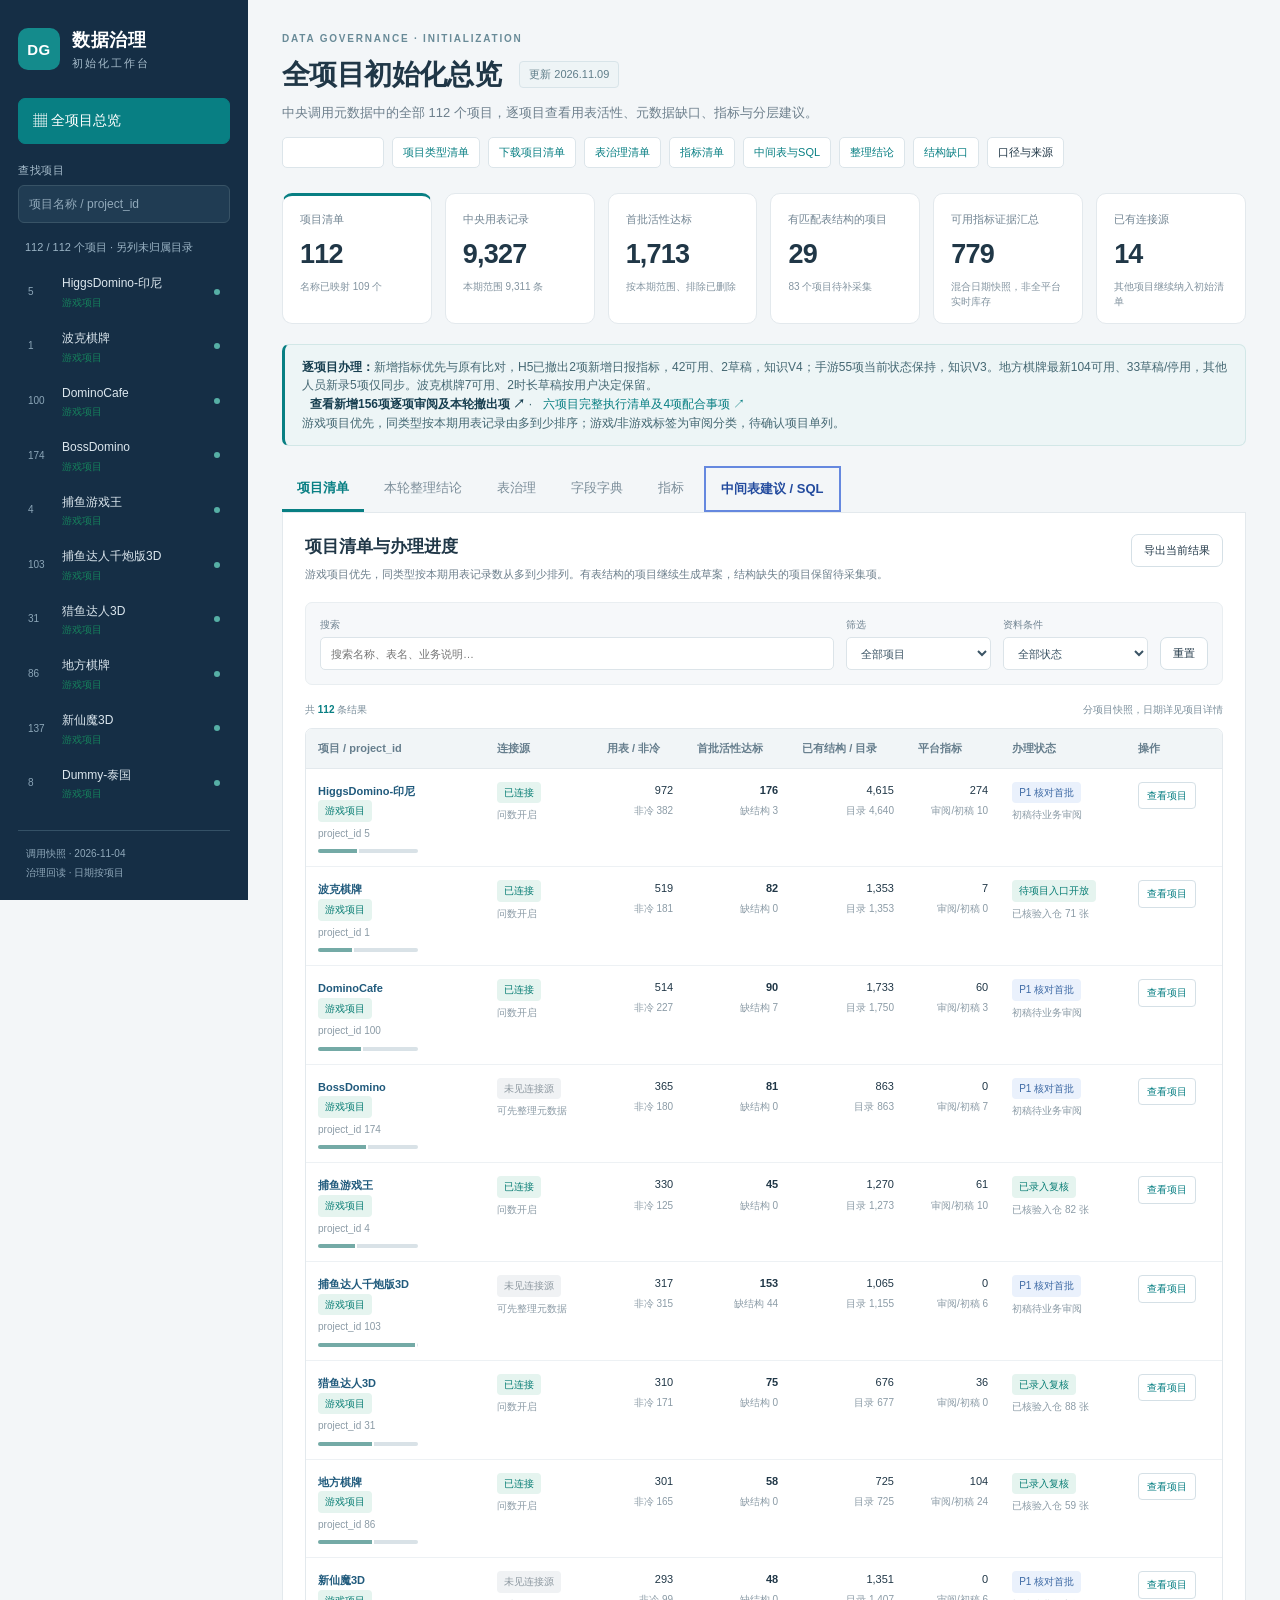
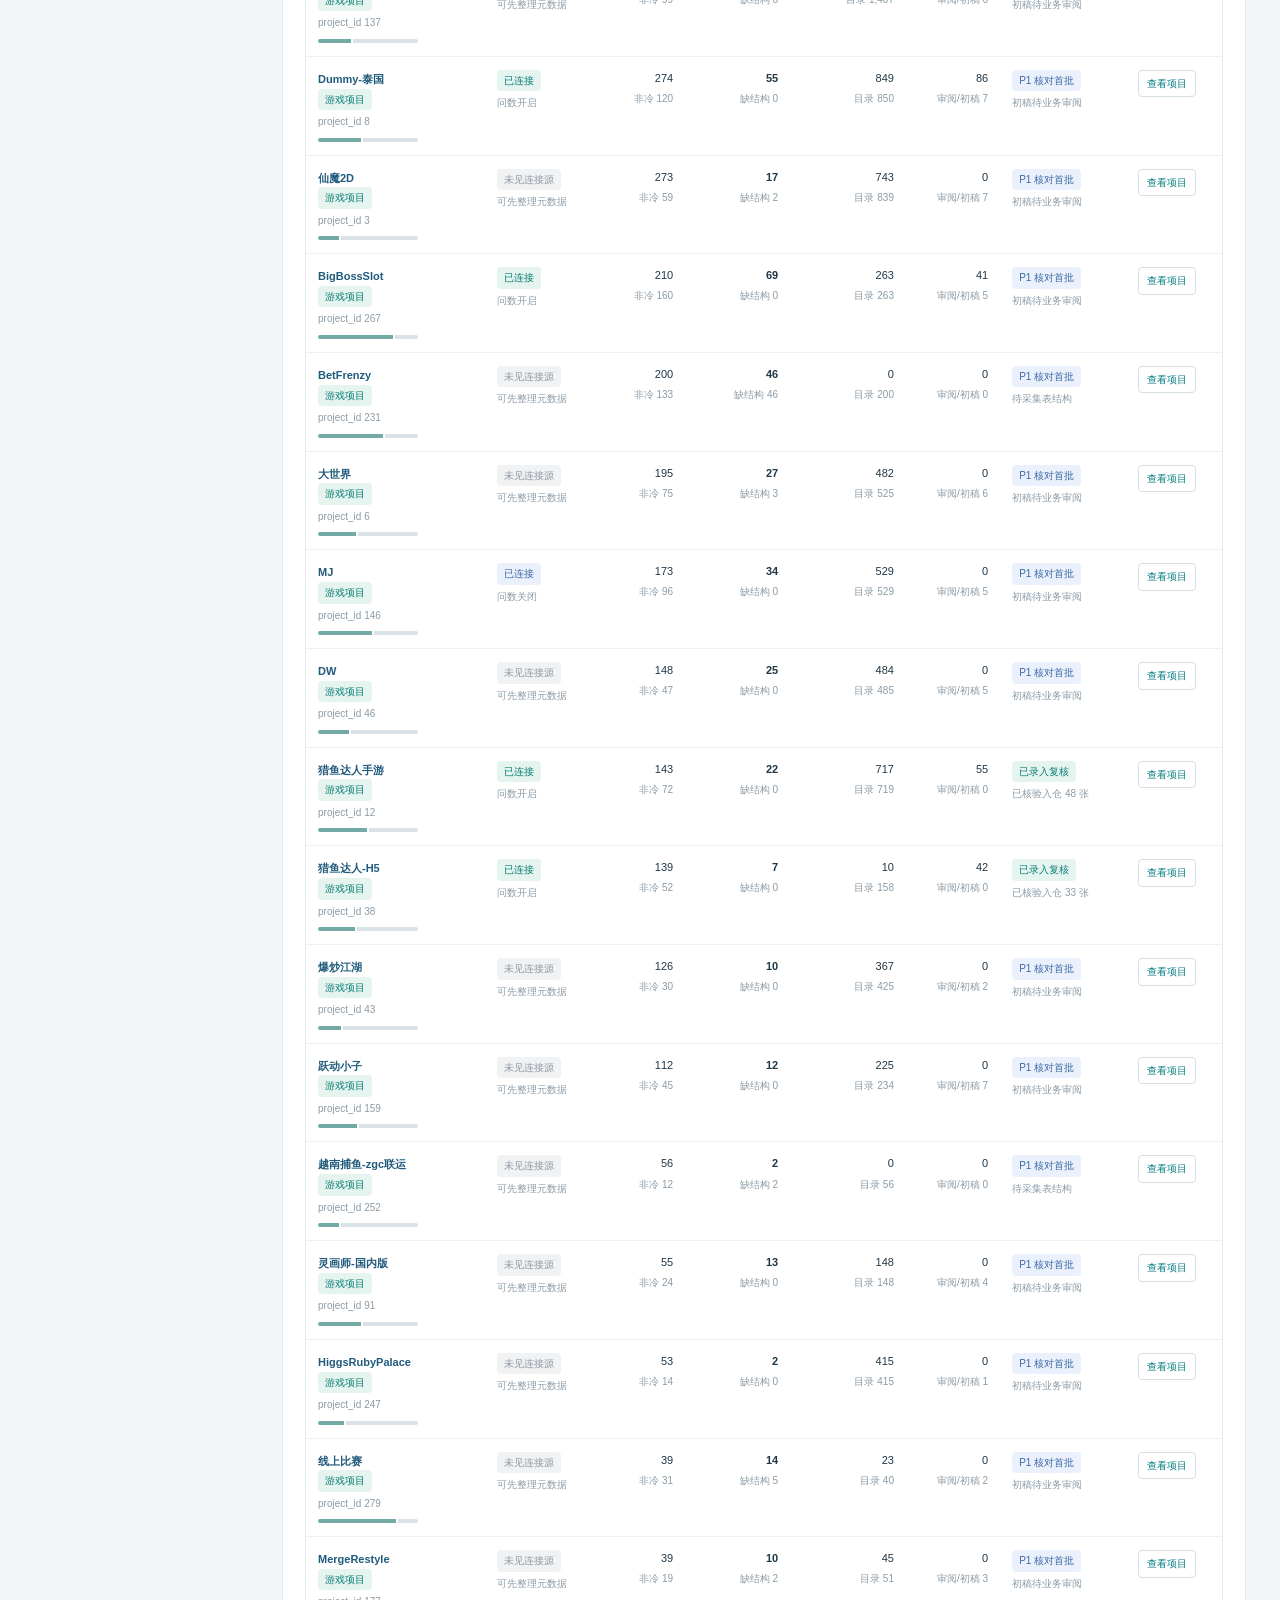
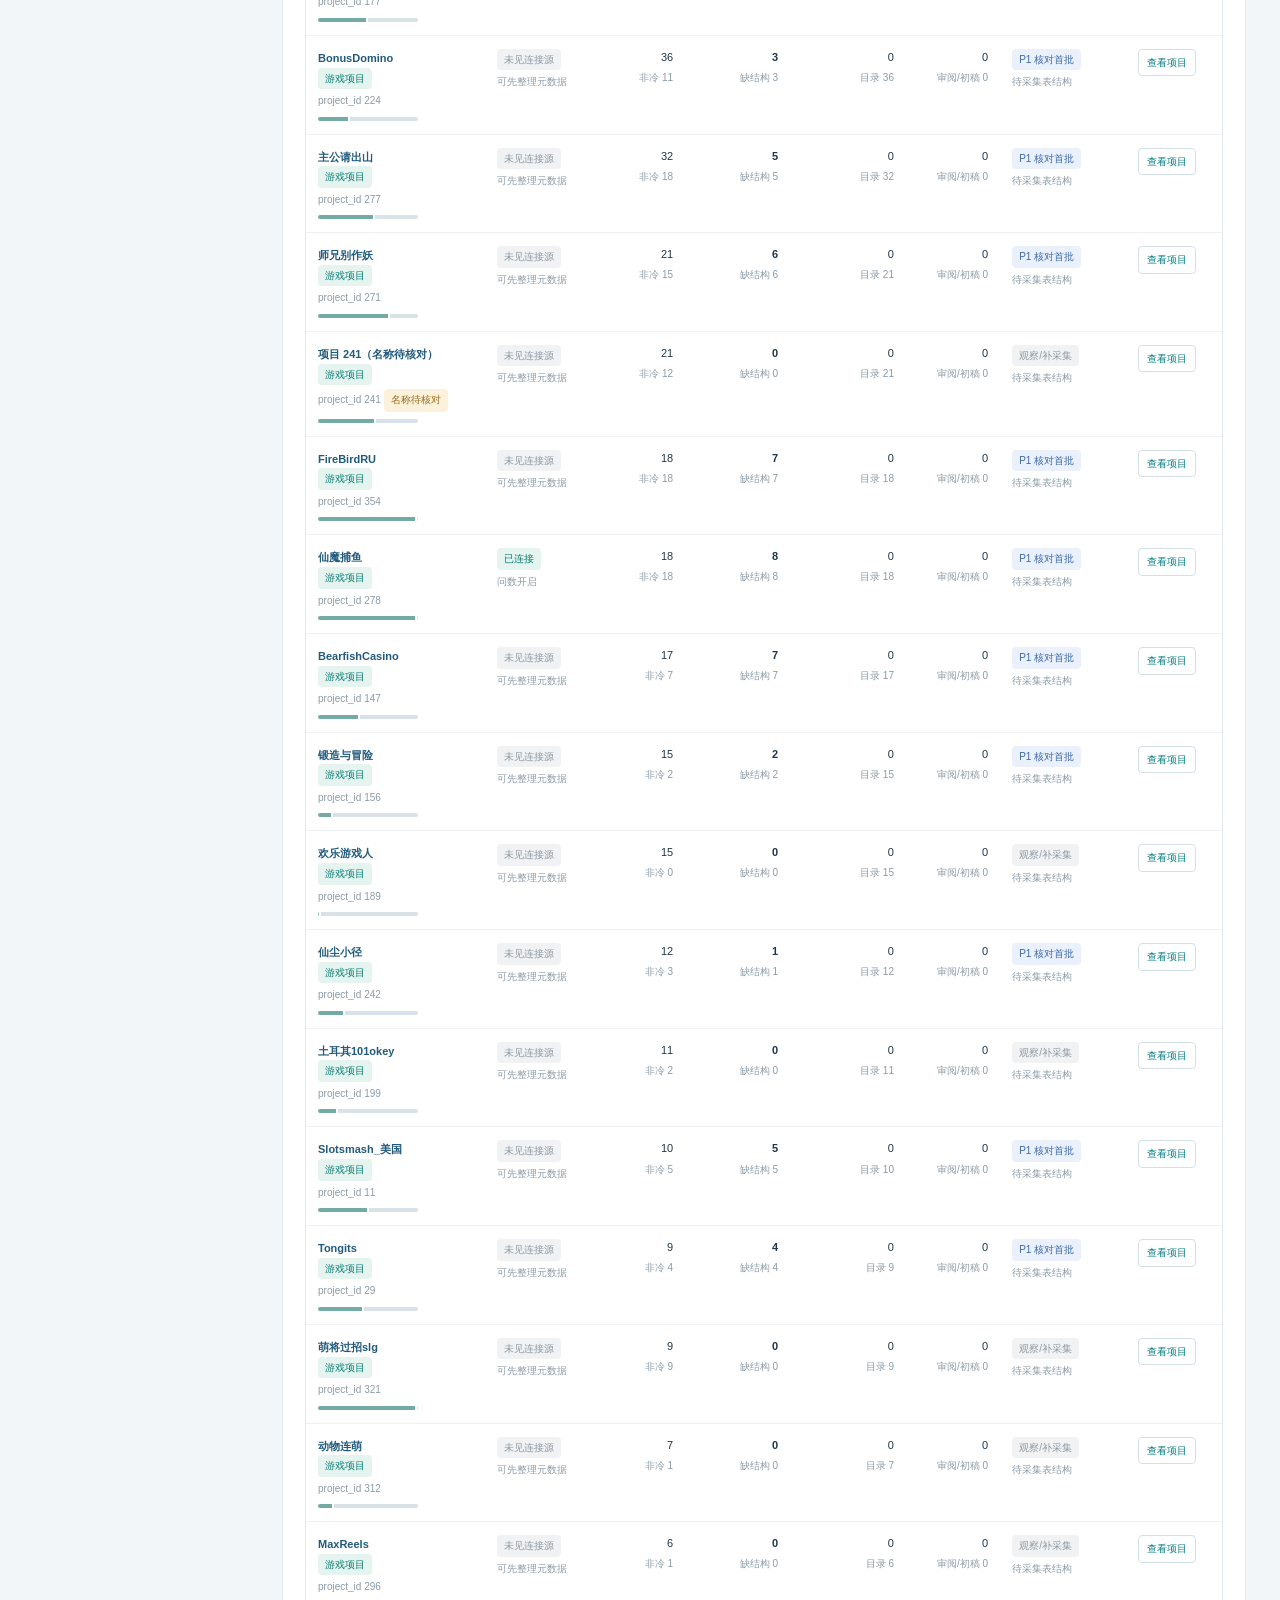
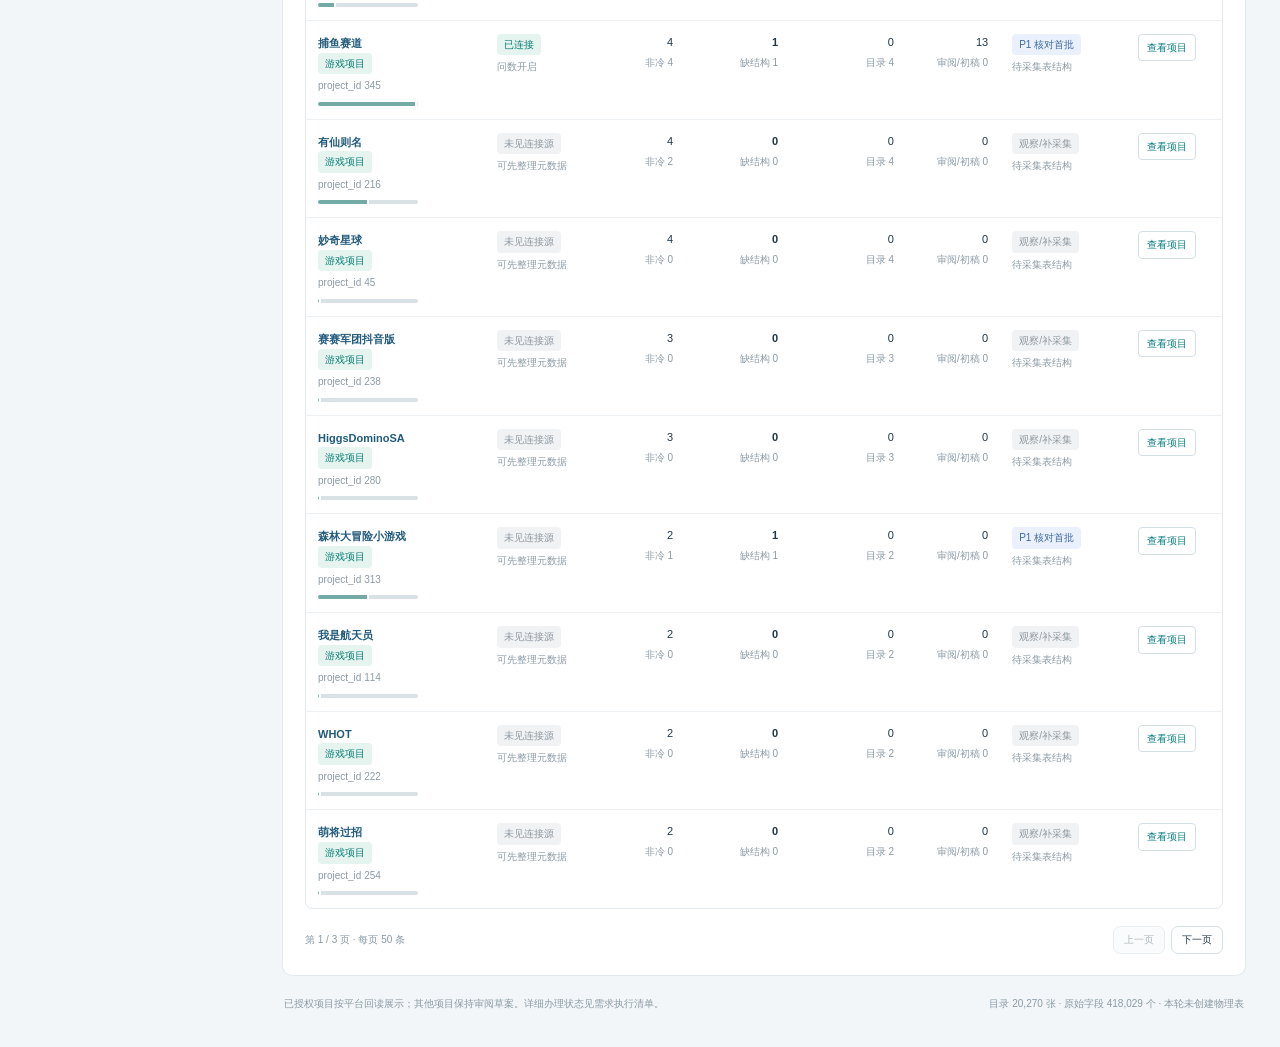
==== commit 33e673cd: "Update governance checklist, verified project records and game priority views" ====
--- a/index.html
+++ b/index.html
@@ -6,4 +6,4 @@
 <section class="content"><div class="content-top"><div><h2 id="sectionTitle"></h2><p class="small" id="sectionHint"></p></div><button id="exportCurrent">导出当前结果</button></div><div class="filters"><label class="search-label">搜索<input id="search" placeholder="搜索名称、表名、业务说明…"></label><label>筛选<select id="filter"></select></label><label id="secondaryLabel">层级<select id="secondary"></select></label><label id="includeDroppedWrap" class="check"><input type="checkbox" id="includeDropped">包含已删除表</label><button id="resetFilters">重置</button></div><div id="loading" role="status" hidden>正在加载数据…</div><div id="resultMeta" class="result-meta"></div><div class="table-wrap" id="tableWrap"></div><div class="pagination"><span id="pageInfo"></span><div><button id="prevPage">上一页</button><button id="nextPage">下一页</button></div></div></section>
 <footer>已授权项目按平台回读展示；其他项目保持审阅草案。详细办理状态见需求执行清单。<span id="footerCount"></span></footer></main>
 <dialog id="detailDialog"><div class="dialog-head"><div><div class="eyebrow" id="dialogEyebrow"></div><h2 id="dialogTitle"></h2></div><button id="closeDialog" aria-label="关闭详情">×</button></div><div id="dialogBody"></div></dialog>
-<script id="manifest" type="application/json">{"revision":"58ef108c8e5d","stats":{"date":"2026-11-06","activity_date":"2026-11-04","project_count":112,"raw_usage_rows":9327,"raw_first_count":1713,"scope_excluded_usage":16,"scoped_usage_rows":9311,"catalog_tables":20270,"catalog_live_tables":19976,"catalog_columns":418029,"live_columns":403971,"project_table_associations":23461,"first_count":1713,"first_with_schema":1250,"projects_usage_with_schema":29,"connections":14,"available_metrics":775,"review_metrics":121,"models":143,"model_dwd":101,"model_dws":42,"known_registered_review_tables":378,"unassigned_tables":155,"name_missing":["42","169","241"],"alias_changes":47,"other_projects_reviewed":110,"other_projects_with_first_schema":25,"other_projects_without_matching_schema":84,"other_project_metric_sql":96,"other_project_tag_drafts":2601,"other_project_platform_writes":140,"metric_export_refresh_blocked":false,"platform_new_metadata_20261106":141,"platform_new_metrics_20261106":8,"platform_existing_fixes_20261106":3,"legacy_20261105_counts":{"platform_header_total":721,"unexported_header_difference":30,"platform_writes_this_round":102,"platform_new_registrations_this_round":38,"platform_prefix_updates":64,"metric_export_snapshot":691,"metric_ui_new_confirmed":16,"temporary_metric_copy_excluded":1},"platform_new_metrics_20261108":6,"platform_existing_updates_20261108":3,"platform_new_metadata_20261108":0,"platform_new_metrics_20261109":2,"platform_new_metadata_20261109":0,"platform_field_notes_20261109":12,"platform_knowledge_20261109":1,"platform_table_descriptions_20261109":1,"platform_knowledge_updates_20261109":1,"metadata_status_restored_20261109":3,"platform_new_metrics_saved_20261109":11,"platform_boke_new_available":7,"platform_boke_new_drafts":2},"projects":[{"id":"5","name":"HiggsDomino-印尼","name_confirmed":true,"short":"Domino","connection":{"apply_enabled":true,"created_at":"2026-07-01 16:58:35","db_count":8,"engine":"adb","insight_enabled":true,"name":"HiggsDomino-印尼","pending_tables":748,"databases":["domino_ads","domino_dwd","domino_dws","domino_ods","xsbs_ads","xsbs_dwd","xsbs_dws","xsbs_ods"]},"table_count":4640,"usage_count":972,"schema_count":4615,"noncold":382,"cold":590,"unknown":3668,"dropped":20,"first_count":176,"first_with_schema":173,"first_schema_missing":3,"q30":28863,"q7":12033,"fields":56680,"field_comment_gaps":9082,"tag_drafts":376,"available_metrics":274,"review_metrics":10,"candidate_metrics":10,"model_dwd":6,"model_dws":2,"model_new":7,"verified_registered_tables":0,"data_file":"data/projects/5.json","initialization":"结构草案已整理，未录入平台","priority":"P1 核对首批","model_dws_reuse":0,"review_stage":"结构草案已整理","review_tags":376,"review_only":true,"project_kind":"game","project_kind_label":"游戏项目","project_category":"游戏产品","project_kind_reason":"依据项目名称映射及其游戏、角色、道具、赛事或充值等业务表名，归入本轮游戏业务优先队列。","project_kind_evidence":["domino_ods.prop_log","domino_ods.comm_game_log","domino_ods.activity_user_game_log","domino_ods.game_biz_map_conf"],"project_kind_confidence":"本轮审阅分类，待业务负责人复核"},{"id":"1","name":"波克棋牌","name_confirmed":true,"short":"波克棋牌","connection":{"name":"波克棋牌","engine":"adb","db_count":5,"databases":["bkqp_ods","bkqp_dwd","bkqp_dws","bkqp_ads","bkqp_an"],"insight_enabled":true,"apply_enabled":false,"observed_at":"2026-11-08平台UI保存及行回读"},"table_count":1353,"usage_count":519,"schema_count":1353,"noncold":181,"cold":338,"unknown":834,"dropped":12,"first_count":82,"first_with_schema":82,"first_schema_missing":0,"q30":10045,"q7":3761,"fields":30226,"field_comment_gaps":1912,"tag_drafts":181,"available_metrics":7,"review_metrics":0,"candidate_metrics":0,"model_dwd":6,"model_dws":2,"model_new":6,"verified_registered_tables":71,"data_file":"data/projects/1.json","initialization":"82张元数据已有回执；9项指标已保存，7可用2时长草稿，知识V2已发布","priority":"待项目入口开放","model_dws_reuse":0,"review_stage":"82张元数据已有回执；9项指标已保存，7可用2时长草稿，知识V2已发布","review_tags":181,"review_only":false,"project_kind":"game","project_kind_label":"游戏项目","project_category":"游戏产品","project_kind_reason":"依据项目名称映射及其游戏、角色、道具、赛事或充值等业务表名，归入本轮游戏业务优先队列。","project_kind_evidence":["bkqp_ods.fish_game_log","bkqp_ods.tb_game_log","bkqp_ods.fish_open_order","bkqp_dws.dws_fish_game_daily_user_agg"],"project_kind_confidence":"本轮审阅分类，待业务负责人复核","upload_summary":{"tables":82,"metrics":7,"verified":"2026-11-09","an_layer_pending":11,"drafts":2,"knowledge":1,"knowledge_latest_version":"V2","merged_drafts":0,"deferred_metrics":0,"metric_verified":"2026-11-09","table_verified":"2026-11-06"},"scope_note":"波克棋牌（ID1）五库连接、问数与当前账号入口已恢复。82张元数据有回执：71张标准层、11张AN层级待确认；9项指标已保存，7项可用、2项时长草稿按用户决定等待补齐。1篇知识V2已发布。指标字段与SQL原生导出核验通过，单日聚合可执行；这不代表运营数值已全部验收。","followup_date":"2026-11-09","metric_drafts":2},{"id":"100","name":"DominoCafe","name_confirmed":true,"short":"DominoCafe","connection":{"apply_enabled":true,"created_at":"2026-08-03 17:16:48","db_count":5,"engine":"starrocks","insight_enabled":true,"name":"DominoCafe","pending_tables":1542,"databases":["ludocafe_ads","ludocafe_an","ludocafe_dwd","ludocafe_dws","ludocafe_ods"]},"table_count":1750,"usage_count":514,"schema_count":1733,"noncold":227,"cold":287,"unknown":1236,"dropped":31,"first_count":90,"first_with_schema":83,"first_schema_missing":7,"q30":8828,"q7":2423,"fields":29695,"field_comment_gaps":1145,"tag_drafts":212,"available_metrics":60,"review_metrics":3,"candidate_metrics":3,"model_dwd":5,"model_dws":2,"model_new":4,"verified_registered_tables":0,"data_file":"data/projects/100.json","initialization":"结构草案已整理，未录入平台","priority":"P1 核对首批","model_dws_reuse":0,"review_stage":"结构草案已整理","review_tags":212,"review_only":true,"project_kind":"game","project_kind_label":"游戏项目","project_category":"游戏产品","project_kind_reason":"依据项目名称映射及其游戏、角色、道具、赛事或充值等业务表名，归入本轮游戏业务优先队列。","project_kind_evidence":["ludocafe_ods.zeusslot_game_log","ludocafe_ods.slot_bonus_log","ludocafe_ods.slot_player_floor_log","ludocafe_ods.games"],"project_kind_confidence":"本轮审阅分类，待业务负责人复核"},{"id":"174","name":"BossDomino","name_confirmed":true,"short":"BossDomino","connection":null,"table_count":863,"usage_count":365,"schema_count":863,"noncold":180,"cold":185,"unknown":498,"dropped":1,"first_count":81,"first_with_schema":81,"first_schema_missing":0,"q30":9003,"q7":2568,"fields":14470,"field_comment_gaps":962,"tag_drafts":180,"available_metrics":0,"review_metrics":7,"candidate_metrics":7,"model_dwd":6,"model_dws":2,"model_new":7,"verified_registered_tables":0,"data_file":"data/projects/174.json","initialization":"结构草案已整理，未录入平台","priority":"P1 核对首批","model_dws_reuse":0,"review_stage":"结构草案已整理","review_tags":180,"review_only":true,"project_kind":"game","project_kind_label":"游戏项目","project_category":"游戏产品","project_kind_reason":"依据项目名称映射及其游戏、角色、道具、赛事或充值等业务表名，归入本轮游戏业务优先队列。","project_kind_evidence":["boss_domino_ods.user_slot_game_log_realtime","boss_domino_ods.infull_order","boss_domino_ods.games","boss_domino_an.slotbuff_rep_di"],"project_kind_confidence":"本轮审阅分类，待业务负责人复核"},{"id":"4","name":"捕鱼游戏王","name_confirmed":true,"short":"捕鱼游戏王","connection":{"apply_enabled":true,"created_at":"2026-07-01 18:14:35","db_count":4,"engine":"adb","insight_enabled":true,"name":"捕鱼游戏王","pending_tables":846,"databases":["byqph5_ads","byqph5_dwd","byqph5_dws","byqph5_ods"]},"table_count":1273,"usage_count":330,"schema_count":1270,"noncold":125,"cold":205,"unknown":943,"dropped":29,"first_count":45,"first_with_schema":45,"first_schema_missing":0,"q30":1754,"q7":416,"fields":28945,"field_comment_gaps":315,"tag_drafts":125,"available_metrics":61,"review_metrics":10,"candidate_metrics":0,"model_dwd":5,"model_dws":2,"model_new":7,"verified_registered_tables":82,"data_file":"data/projects/4.json","initialization":"REP两表按用户要求保留缺口；7张非首批暂缓","priority":"已录入复核","model_dws_reuse":0,"upload_summary":{"review_tables":91,"tables":82,"pending_tables":9,"project_assets":104,"metrics":10,"available_metrics":61,"verified":"2026-11-04","first_batch_pending_tables":2,"non_first_batch_deferred_tables":7},"scope_note":"原审阅91张中82张已登记，原9张未登记表按最新快照分流：2张REP报表达到首批门槛但未绑定，7张因7天0次或30天不超过4次暂不进入首批。当前104项资产和61项可用指标仍沿用原登记快照，未将盘点数量冒充本次补录。","legacy_url":"https://jiyunfei150-del.github.io/project-table-activity/fish-king/","review_stage":"原9表已分流；REP按用户要求保留缺口，7张非首批暂缓","review_tags":0,"review_only":true,"project_kind":"game","project_kind_label":"游戏项目","project_category":"游戏产品","project_kind_reason":"依据项目名称映射及其游戏、角色、道具、赛事或充值等业务表名，归入本轮游戏业务优先队列。","project_kind_evidence":["byqph5_rep.buyu_total_report_normal","byqph5_ods.fish_game_log","byqph5_ods.fish_money_log","byqph5_ods.pook_infull"],"project_kind_confidence":"本轮审阅分类，待业务负责人复核","pending_first_batch_tables":2,"policy_deferred_tables":7,"followup_date":"2026-11-09"},{"id":"103","name":"捕鱼达人千炮版3D","name_confirmed":true,"short":"捕鱼达人千炮版3D","connection":null,"table_count":1155,"usage_count":317,"schema_count":1065,"noncold":315,"cold":2,"unknown":838,"dropped":5,"first_count":153,"first_with_schema":109,"first_schema_missing":44,"q30":51797,"q7":28933,"fields":20184,"field_comment_gaps":582,"tag_drafts":227,"available_metrics":0,"review_metrics":6,"candidate_metrics":6,"model_dwd":4,"model_dws":2,"model_new":6,"verified_registered_tables":0,"data_file":"data/projects/103.json","initialization":"结构草案已整理，未录入平台","priority":"P1 核对首批","model_dws_reuse":0,"review_stage":"结构草案已整理","review_tags":227,"review_only":true,"project_kind":"game","project_kind_label":"游戏项目","project_category":"游戏产品","project_kind_reason":"依据项目名称映射及其游戏、角色、道具、赛事或充值等业务表名，归入本轮游戏业务优先队列。","project_kind_evidence":["byqp_ods.prop_send_log","byqp_ods.game_money_log","byqp_ods.buyu_rank_msg","byqp_ods.buyu_rank_msg_hi"],"project_kind_confidence":"本轮审阅分类，待业务负责人复核"},{"id":"31","name":"猎鱼达人3D","name_confirmed":true,"short":"猎鱼达人3D","connection":{"apply_enabled":true,"created_at":"2026-05-13 11:56:08","db_count":4,"engine":"starrocks","insight_enabled":true,"name":"猎鱼达人3D","pending_tables":428,"databases":["lydr3d_ads","lydr3d_dwd","lydr3d_dws","lydr3d_ods"]},"table_count":677,"usage_count":310,"schema_count":676,"noncold":171,"cold":139,"unknown":367,"dropped":0,"first_count":75,"first_with_schema":75,"first_schema_missing":0,"q30":4926,"q7":1907,"fields":11826,"field_comment_gaps":745,"tag_drafts":170,"available_metrics":36,"review_metrics":0,"candidate_metrics":10,"model_dwd":5,"model_dws":2,"model_new":5,"verified_registered_tables":88,"data_file":"data/projects/31.json","initialization":"修复2张被状态筛选隐藏的正式表，已打标共88张；AN按用户决定保留缺口","priority":"已录入复核","model_dws_reuse":0,"review_stage":"修复2张被状态筛选隐藏的正式表，已打标共88张；AN按用户决定保留缺口","review_tags":170,"review_only":false,"metric_drafts":0,"upload_summary":{"tables":88,"metrics":36,"drafts":0,"verified":"2026-11-09","new_metadata":42,"metadata_status_restored":2,"metric_verified":"2026-11-06","table_verified":"2026-11-09"},"scope_note":"本次修复2张原已治理但被暂不纳入状态隐藏的正式表；标签与说明沿用原值。当前已打标88张，原首批75张中已覆盖73张，其余2张位于AN库，按用户决定保留缺口。指标数沿用原生导出快照，未以本次元数据状态修复冒充新增指标。","project_kind":"game","project_kind_label":"游戏项目","project_category":"游戏产品","project_kind_reason":"依据项目名称映射及其游戏、角色、道具、赛事或充值等业务表名，归入本轮游戏业务优先队列。","project_kind_evidence":["lydr3d_ods.fish_game_log","lydr3d_ods.fish_boke_point_log","lydr3d_ods.game_event_log","lydr3d_ods.fish_money_log"],"project_kind_confidence":"本轮审阅分类，待业务负责人复核","followup_date":"2026-11-09"},{"id":"86","name":"地方棋牌","name_confirmed":true,"short":"地方棋牌","connection":{"apply_enabled":false,"created_at":"2026-11-04 18:35:01","db_count":8,"engine":"adb","insight_enabled":true,"name":"地方棋牌","pending_tables":584,"databases":["friend_ads","friend_dwd","friend_dws","friend_ods","gold_ads","gold_dwd","gold_dws","gold_ods"],"observed_at":"2026-11-05 16:03后页面核对；连接配置由用户侧变更，本次未修改"},"table_count":725,"usage_count":301,"schema_count":725,"noncold":165,"cold":136,"unknown":424,"dropped":8,"first_count":58,"first_with_schema":58,"first_schema_missing":0,"q30":19522,"q7":8954,"fields":11886,"field_comment_gaps":933,"tag_drafts":165,"available_metrics":99,"review_metrics":24,"candidate_metrics":0,"model_dwd":10,"model_dws":2,"model_new":12,"verified_registered_tables":59,"data_file":"data/projects/86.json","initialization":"21条行为定义已收敛为6个核心候选；求签38天日粒度可复用，知识V2已发布","priority":"已录入复核","model_dws_reuse":2,"upload_summary":{"tables":59,"metrics":99,"drafts":33,"verified":"2026-11-09","new_metrics_this_batch":6,"existing_updated_this_batch":3,"knowledge_verified":3,"knowledge_verified_date":"2026-11-09","field_notes_updated_20261109":3,"merged_drafts":32,"other_offline":1,"metric_verified":"2026-11-09","table_verified":"2026-11-06"},"scope_note":"2026-11-09原生导出：99项可用、33项草稿/停用（32项原合并草稿，另1项由同事停用）。同事新增2项已同步保留；本轮未修改其定义或SQL。剩余37条标准定义中：12条沿用既有核心指标，1条求签钻石在已核对38天日粒度窗口复用；21条行为定义已收敛为6个核心候选，待可靠绑定好友房来源；3条冷来源比赛奖励不入首批。事件知识V2已发布。指标库存已刷新至2026-11-09；其他人员维护项不计本轮新增。","legacy_url":"https://jiyunfei150-del.github.io/local-chess-governance-v2/","review_stage":"21条行为定义已收敛为6个核心候选；求签38天日粒度可复用，知识V2已发布","review_tags":0,"review_only":false,"metric_drafts":33,"project_kind":"game","project_kind_label":"游戏项目","project_category":"游戏产品","project_kind_reason":"依据项目名称映射及其游戏、角色、道具、赛事或充值等业务表名，归入本轮游戏业务优先队列。","project_kind_evidence":["gold_ods.games","gold_ods.comm_game_log","friend_ods.comm_game_log","friend_ods.friend_game_log"],"project_kind_confidence":"本轮审阅分类，待业务负责人复核","followup_date":"2026-11-09","behavior_plan_url":"地方棋牌行为指标收敛.html"},{"id":"137","name":"新仙魔3D","name_confirmed":true,"short":"新仙魔3D","connection":null,"table_count":1407,"usage_count":293,"schema_count":1351,"noncold":99,"cold":194,"unknown":1114,"dropped":24,"first_count":48,"first_with_schema":48,"first_schema_missing":0,"q30":5059,"q7":1170,"fields":16289,"field_comment_gaps":1191,"tag_drafts":98,"available_metrics":0,"review_metrics":6,"candidate_metrics":6,"model_dwd":5,"model_dws":2,"model_new":7,"verified_registered_tables":0,"data_file":"data/projects/137.json","initialization":"结构草案已整理，未录入平台","priority":"P1 核对首批","model_dws_reuse":0,"review_stage":"结构草案已整理","review_tags":98,"review_only":true,"project_kind":"game","project_kind_label":"游戏项目","project_category":"游戏产品","project_kind_reason":"依据项目名称映射及其游戏、角色、道具、赛事或充值等业务表名，归入本轮游戏业务优先队列。","project_kind_evidence":["xianmo_ods_rt.fish_shot_info_log","xianmo_ai.user_infull_detail","xianmo_ai.dwd_user_game_score_di","xianmo_ai.dwd_user_infull_info_di"],"project_kind_confidence":"本轮审阅分类，待业务负责人复核"},{"id":"8","name":"Dummy-泰国","name_confirmed":true,"short":"Dummy-泰国","connection":{"apply_enabled":true,"created_at":"2026-06-22 14:37:31","db_count":4,"engine":"adb","insight_enabled":true,"name":"Dummy-泰国","pending_tables":774,"databases":["dummy_ads","dummy_an","dummy_dwd","dummy_ods"]},"table_count":850,"usage_count":274,"schema_count":849,"noncold":120,"cold":154,"unknown":576,"dropped":0,"first_count":55,"first_with_schema":55,"first_schema_missing":0,"q30":12110,"q7":3813,"fields":15099,"field_comment_gaps":391,"tag_drafts":120,"available_metrics":86,"review_metrics":7,"candidate_metrics":7,"model_dwd":6,"model_dws":2,"model_new":7,"verified_registered_tables":0,"data_file":"data/projects/8.json","initialization":"结构草案已整理，未录入平台","priority":"P1 核对首批","model_dws_reuse":0,"review_stage":"结构草案已整理","review_tags":120,"review_only":true,"project_kind":"game","project_kind_label":"游戏项目","project_category":"游戏产品","project_kind_reason":"依据项目名称映射及其游戏、角色、道具、赛事或充值等业务表名，归入本轮游戏业务优先队列。","project_kind_evidence":["dummy_ods.infull_order","dummy_ods.games","dummy_ods.user_slot_game_log_realtime","dummy_ods_rt.infull_order_log"],"project_kind_confidence":"本轮审阅分类，待业务负责人复核"},{"id":"3","name":"仙魔2D","name_confirmed":true,"short":"仙魔2D","connection":null,"table_count":839,"usage_count":273,"schema_count":743,"noncold":59,"cold":214,"unknown":566,"dropped":0,"first_count":17,"first_with_schema":15,"first_schema_missing":2,"q30":495,"q7":201,"fields":19381,"field_comment_gaps":527,"tag_drafts":47,"available_metrics":0,"review_metrics":7,"candidate_metrics":7,"model_dwd":4,"model_dws":2,"model_new":6,"verified_registered_tables":0,"data_file":"data/projects/3.json","initialization":"结构草案已整理，未录入平台","priority":"P1 核对首批","model_dws_reuse":0,"review_stage":"结构草案已整理","review_tags":47,"review_only":true,"project_kind":"game","project_kind_label":"游戏项目","project_category":"游戏产品","project_kind_reason":"依据项目名称映射及其游戏、角色、道具、赛事或充值等业务表名，归入本轮游戏业务优先队列。","project_kind_evidence":["bkby_ods.fish_money_log","bkby_ods.fish_activity_log","bkby_ods.fish_coupon_exchange_order","bkby_dwd.dwd_user_game_score_di"],"project_kind_confidence":"本轮审阅分类，待业务负责人复核"},{"id":"267","name":"BigBossSlot","name_confirmed":true,"short":"BigBossSlot","connection":{"apply_enabled":true,"created_at":"2026-06-17 10:24:14","db_count":4,"engine":"starrocks","insight_enabled":true,"name":"BigBossSlot","pending_tables":204,"databases":["bbs_ads","bbs_dwd","bbs_dws","bbs_ods"]},"table_count":263,"usage_count":210,"schema_count":263,"noncold":160,"cold":50,"unknown":53,"dropped":5,"first_count":69,"first_with_schema":69,"first_schema_missing":0,"q30":16246,"q7":5124,"fields":4862,"field_comment_gaps":48,"tag_drafts":160,"available_metrics":41,"review_metrics":5,"candidate_metrics":5,"model_dwd":6,"model_dws":2,"model_new":3,"verified_registered_tables":0,"data_file":"data/projects/267.json","initialization":"结构草案已整理，未录入平台","priority":"P1 核对首批","model_dws_reuse":0,"review_stage":"结构草案已整理","review_tags":160,"review_only":true,"project_kind":"game","project_kind_label":"游戏项目","project_category":"游戏产品","project_kind_reason":"依据项目名称映射及其游戏、角色、道具、赛事或充值等业务表名，归入本轮游戏业务优先队列。","project_kind_evidence":["bbs_ods.user_slot_game_log","bbs_ods.user_prop_log","bbs_ods.infull_order","bbs_ods.user_slot_login_log"],"project_kind_confidence":"本轮审阅分类，待业务负责人复核"},{"id":"231","name":"BetFrenzy","name_confirmed":true,"short":"BetFrenzy","connection":null,"table_count":200,"usage_count":200,"schema_count":0,"noncold":133,"cold":67,"unknown":0,"dropped":0,"first_count":46,"first_with_schema":0,"first_schema_missing":46,"q30":4576,"q7":805,"fields":0,"field_comment_gaps":0,"tag_drafts":0,"available_metrics":0,"review_metrics":0,"candidate_metrics":0,"model_dwd":0,"model_dws":0,"model_new":0,"verified_registered_tables":0,"data_file":"data/projects/231.json","initialization":"缺结构待采集，未录入平台","priority":"P1 核对首批","model_dws_reuse":0,"review_stage":"缺结构待采集","review_tags":0,"review_only":true,"project_kind":"game","project_kind_label":"游戏项目","project_category":"游戏产品","project_kind_reason":"依据项目名称映射及其游戏、角色、道具、赛事或充值等业务表名，归入本轮游戏业务优先队列。","project_kind_evidence":["ynh5_ods.fish_money_log","ynh5_ods.fish_game_log","ynh5_ods.prop_send_log","ynh5_ods.smg_zeus_game_log"],"project_kind_confidence":"本轮审阅分类，待业务负责人复核"},{"id":"6","name":"大世界","name_confirmed":true,"short":"大世界","connection":null,"table_count":525,"usage_count":195,"schema_count":482,"noncold":75,"cold":120,"unknown":330,"dropped":0,"first_count":27,"first_with_schema":24,"first_schema_missing":3,"q30":4039,"q7":1578,"fields":6127,"field_comment_gaps":1263,"tag_drafts":57,"available_metrics":0,"review_metrics":6,"candidate_metrics":6,"model_dwd":5,"model_dws":2,"model_new":7,"verified_registered_tables":0,"data_file":"data/projects/6.json","initialization":"结构草案已整理，未录入平台","priority":"P1 核对首批","model_dws_reuse":0,"review_stage":"结构草案已整理","review_tags":57,"review_only":true,"project_kind":"game","project_kind_label":"游戏项目","project_category":"游戏产品","project_kind_reason":"依据项目名称映射及其游戏、角色、道具、赛事或充值等业务表名，归入本轮游戏业务优先队列。","project_kind_evidence":["bydsj_ods_rt.fish_open_order","bydsj_ods_rt.fish_boss_ex_log","bydsj_ods_rt.fish_coupon_exchange_order","bydsj_ods.fish_open_order"],"project_kind_confidence":"本轮审阅分类，待业务负责人复核"},{"id":"146","name":"MJ","name_confirmed":true,"short":"MJ","connection":{"apply_enabled":false,"created_at":"2026-08-11 15:53:39","db_count":4,"engine":"starrocks","insight_enabled":false,"name":"MJ","pending_tables":491,"databases":["hsmj_ads","hsmj_dwd","hsmj_dws","hsmj_ods"]},"table_count":529,"usage_count":173,"schema_count":529,"noncold":96,"cold":77,"unknown":356,"dropped":20,"first_count":34,"first_with_schema":34,"first_schema_missing":0,"q30":2281,"q7":618,"fields":9696,"field_comment_gaps":338,"tag_drafts":96,"available_metrics":0,"review_metrics":5,"candidate_metrics":5,"model_dwd":4,"model_dws":2,"model_new":6,"verified_registered_tables":0,"data_file":"data/projects/146.json","initialization":"结构草案已整理，未录入平台","priority":"P1 核对首批","model_dws_reuse":0,"review_stage":"结构草案已整理","review_tags":96,"review_only":true,"project_kind":"game","project_kind_label":"游戏项目","project_category":"游戏产品","project_kind_reason":"依据项目名称映射及其游戏、角色、道具、赛事或充值等业务表名，归入本轮游戏业务优先队列。","project_kind_evidence":["hsmj_ods.slot_main_log","hsmj_dws.dws_user_game_total_di","hsmj_ods.games","hsmj_ads.games_config"],"project_kind_confidence":"本轮审阅分类，待业务负责人复核"},{"id":"46","name":"DW","name_confirmed":true,"short":"DW","connection":null,"table_count":485,"usage_count":148,"schema_count":484,"noncold":47,"cold":101,"unknown":337,"dropped":109,"first_count":25,"first_with_schema":25,"first_schema_missing":0,"q30":1439,"q7":385,"fields":8915,"field_comment_gaps":833,"tag_drafts":46,"available_metrics":0,"review_metrics":5,"candidate_metrics":5,"model_dwd":3,"model_dws":2,"model_new":4,"verified_registered_tables":0,"data_file":"data/projects/46.json","initialization":"结构草案已整理，未录入平台","priority":"P1 核对首批","model_dws_reuse":0,"review_stage":"结构草案已整理","review_tags":46,"review_only":true,"project_kind":"game","project_kind_label":"游戏项目","project_category":"游戏产品","project_kind_reason":"依据项目名称映射及其游戏、角色、道具、赛事或充值等业务表名，归入本轮游戏业务优先队列。","project_kind_evidence":["haoshen_ods.slot_main_log","haoshen_ads.total_game_report","haoshen_dwd.dwd_slot_main_log_di","haoshen_ods.games"],"project_kind_confidence":"本轮审阅分类，待业务负责人复核"},{"id":"12","name":"猎鱼达人手游","name_confirmed":true,"short":"猎鱼达人手游","connection":{"apply_enabled":true,"created_at":"2026-06-17 10:16:17","db_count":4,"engine":"starrocks","insight_enabled":true,"name":"猎鱼达人手游","pending_tables":427,"databases":["byhls_ads","byhls_dwd","byhls_dws","byhls_ods"]},"table_count":719,"usage_count":143,"schema_count":717,"noncold":72,"cold":71,"unknown":576,"dropped":10,"first_count":22,"first_with_schema":22,"first_schema_missing":0,"q30":1892,"q7":302,"fields":16409,"field_comment_gaps":439,"tag_drafts":70,"available_metrics":54,"review_metrics":0,"candidate_metrics":6,"model_dwd":4,"model_dws":2,"model_new":6,"verified_registered_tables":48,"data_file":"data/projects/12.json","initialization":"48张已打标；指标54可用、1合并草稿；修正3项来源表名，知识V2已发布","priority":"已录入复核","model_dws_reuse":0,"review_stage":"48张已打标；指标54可用、1合并草稿；修正3项来源表名，知识V2已发布","review_tags":70,"review_only":false,"metric_drafts":1,"upload_summary":{"tables":48,"metrics":54,"drafts":1,"verified":"2026-11-09","new_metadata":9,"metadata_status_restored":1,"metric_verified":"2026-11-09","table_verified":"2026-11-09","merged_drafts":1,"metric_assets":55,"knowledge":1,"knowledge_latest_version":"V2","knowledge_total":2},"scope_note":"2026-11-09重新登录后已继续处理：55项指标资产原生回读，54项可用、1项重复人数草稿；3项旧指标SQL的表名与正式绑定统一，公式、过滤条件和依赖保留，另50项原记录未变。当前48张表已打标；可用SQL涉及11张正式表，均已纳入。核心知识更新至V2，另1篇同事维护的版本更新知识保持V10。生产取数卡片与最终文字仍矛盾，含SELECT 1探针，不采用文字中的业务数值。AN库按用户决定不扩展。","project_kind":"game","project_kind_label":"游戏项目","project_category":"游戏产品","project_kind_reason":"依据项目名称映射及其游戏、角色、道具、赛事或充值等业务表名，归入本轮游戏业务优先队列。","project_kind_evidence":["byhls_ods.buyu_users","byhls_ods.view_infull_order","byhls_ods.fish_info_log","byhls_ods.game_money_log"],"project_kind_confidence":"本轮审阅分类，待业务负责人复核","followup_date":"2026-11-09"},{"id":"38","name":"猎鱼达人-H5","name_confirmed":true,"short":"猎鱼达人-H5","connection":{"apply_enabled":true,"created_at":"2026-08-31 11:02:51","db_count":4,"engine":"adb","insight_enabled":true,"name":"猎鱼达人-H5","pending_tables":698,"databases":["lydrh5_ads","lydrh5_dwd","lydrh5_dws","lydrh5_ods"]},"table_count":158,"usage_count":139,"schema_count":10,"noncold":52,"cold":87,"unknown":0,"dropped":0,"first_count":7,"first_with_schema":7,"first_schema_missing":0,"q30":359,"q7":46,"fields":0,"field_comment_gaps":0,"tag_drafts":0,"available_metrics":44,"review_metrics":0,"candidate_metrics":0,"model_dwd":0,"model_dws":0,"model_new":0,"verified_registered_tables":33,"data_file":"data/projects/38.json","initialization":"44项指标保持；日报七日空留存已核对，知识更新至V3","priority":"已录入复核","model_dws_reuse":0,"review_stage":"44项指标保持；日报七日空留存已核对，知识更新至V3","review_tags":0,"review_only":false,"metric_drafts":0,"upload_summary":{"tables":33,"metrics":44,"drafts":0,"verified":"2026-11-09","new_metadata":7,"new_metrics_20261109":2,"field_notes_updated_20261109":9,"knowledge_latest_version":"V3","metric_verified":"2026-11-09","table_verified":"2026-11-06"},"scope_note":"本项目44项可用指标已通过2026-11-09原生导出回读；本次新增2项运营日报注册/活跃指标，原42项完整保留。日报表说明、9条字段和既有知识V2已完善。日报第七日为D+6、回访日为轴，DWD原七日指标为D+7、注册日为轴。在线峰值单日对账一致；历史注册、活跃快照及空留存仍有待核项。 续办：2026-11-01至11-07日报留存连续为空，已在知识V3明确不补0、不用DWD回填；仍待生产任务侧处理。","project_kind":"game","project_kind_label":"游戏项目","project_category":"游戏产品","project_kind_reason":"依据项目名称映射及其游戏、角色、道具、赛事或充值等业务表名，归入本轮游戏业务优先队列。","project_kind_evidence":["lydrh5_ads.ads_game_operation_report_di","lydrh5_ods.pook_infull","lydrh5_ods.fish_game_log","lydrh5_ods.ods_txstarlog_fish_game_log_hi"],"project_kind_confidence":"本轮审阅分类，待业务负责人复核","followup_date":"2026-11-09"},{"id":"43","name":"爆炒江湖","name_confirmed":true,"short":"爆炒江湖","connection":null,"table_count":425,"usage_count":126,"schema_count":367,"noncold":30,"cold":96,"unknown":299,"dropped":0,"first_count":10,"first_with_schema":10,"first_schema_missing":0,"q30":508,"q7":163,"fields":5346,"field_comment_gaps":300,"tag_drafts":30,"available_metrics":0,"review_metrics":2,"candidate_metrics":2,"model_dwd":2,"model_dws":1,"model_new":3,"verified_registered_tables":0,"data_file":"data/projects/43.json","initialization":"结构草案已整理，未录入平台","priority":"P1 核对首批","model_dws_reuse":0,"review_stage":"结构草案已整理","review_tags":30,"review_only":true,"project_kind":"game","project_kind_label":"游戏项目","project_category":"游戏产品","project_kind_reason":"依据项目名称映射及其游戏、角色、道具、赛事或充值等业务表名，归入本轮游戏业务优先队列。","project_kind_evidence":["bcjh_ods.pay_log","bcjh_ads.ads_game_operation_report","bcjh_ads.game_operation_report","bcjh_fxy.pay_log"],"project_kind_confidence":"本轮审阅分类，待业务负责人复核"},{"id":"159","name":"跃动小子","name_confirmed":true,"short":"跃动小子","connection":null,"table_count":234,"usage_count":112,"schema_count":225,"noncold":45,"cold":67,"unknown":122,"dropped":1,"first_count":12,"first_with_schema":12,"first_schema_missing":0,"q30":796,"q7":190,"fields":3258,"field_comment_gaps":48,"tag_drafts":45,"available_metrics":0,"review_metrics":7,"candidate_metrics":7,"model_dwd":4,"model_dws":2,"model_new":6,"verified_registered_tables":0,"data_file":"data/projects/159.json","initialization":"结构草案已整理，未录入平台","priority":"P1 核对首批","model_dws_reuse":0,"review_stage":"结构草案已整理","review_tags":45,"review_only":true,"project_kind":"game","project_kind_label":"游戏项目","project_category":"游戏产品","project_kind_reason":"依据项目名称映射及其游戏、角色、道具、赛事或充值等业务表名，归入本轮游戏业务优先队列。","project_kind_evidence":["ydxz_ods.recharge_log","ydxz_ods.role_info","ydxz_ods.knight_item_log","ydxz_ods.role_info_log"],"project_kind_confidence":"本轮审阅分类，待业务负责人复核"},{"id":"252","name":"越南捕鱼-zgc联运","name_confirmed":true,"short":"越南捕鱼-zgc联运","connection":null,"table_count":56,"usage_count":56,"schema_count":0,"noncold":12,"cold":44,"unknown":0,"dropped":0,"first_count":2,"first_with_schema":0,"first_schema_missing":2,"q30":79,"q7":27,"fields":0,"field_comment_gaps":0,"tag_drafts":0,"available_metrics":0,"review_metrics":0,"candidate_metrics":0,"model_dwd":0,"model_dws":0,"model_new":0,"verified_registered_tables":0,"data_file":"data/projects/252.json","initialization":"缺结构待采集，未录入平台","priority":"P1 核对首批","model_dws_reuse":0,"review_stage":"缺结构待采集","review_tags":0,"review_only":true,"project_kind":"game","project_kind_label":"游戏项目","project_category":"游戏产品","project_kind_reason":"依据项目名称映射及其游戏、角色、道具、赛事或充值等业务表名，归入本轮游戏业务优先队列。","project_kind_evidence":["zgcby_ods.smg_candy_game_log","zgcby_ods.fish_game_log","zgcby_ods.fish_pet_game_log","zgcby_ods.smg_sugar_game_log"],"project_kind_confidence":"本轮审阅分类，待业务负责人复核"},{"id":"91","name":"灵画师-国内版","name_confirmed":true,"short":"灵画师-国内版","connection":null,"table_count":148,"usage_count":55,"schema_count":148,"noncold":24,"cold":31,"unknown":93,"dropped":0,"first_count":13,"first_with_schema":13,"first_schema_missing":0,"q30":1556,"q7":285,"fields":1238,"field_comment_gaps":58,"tag_drafts":24,"available_metrics":0,"review_metrics":4,"candidate_metrics":4,"model_dwd":5,"model_dws":2,"model_new":7,"verified_registered_tables":0,"data_file":"data/projects/91.json","initialization":"结构草案已整理，未录入平台","priority":"P1 核对首批","model_dws_reuse":0,"review_stage":"结构草案已整理","review_tags":24,"review_only":true,"project_kind":"game","project_kind_label":"游戏项目","project_category":"游戏产品","project_kind_reason":"依据项目名称映射及其游戏、角色、道具、赛事或充值等业务表名，归入本轮游戏业务优先队列。","project_kind_evidence":["lhs_ods.game_info_log","lhs_ods.recharge_log","lhs_ods.role_log_his","lhs_ods.role_log"],"project_kind_confidence":"本轮审阅分类，待业务负责人复核"},{"id":"247","name":"HiggsRubyPalace","name_confirmed":true,"short":"HiggsRubyPalace","connection":null,"table_count":415,"usage_count":53,"schema_count":415,"noncold":14,"cold":39,"unknown":362,"dropped":0,"first_count":2,"first_with_schema":2,"first_schema_missing":0,"q30":36,"q7":16,"fields":8200,"field_comment_gaps":25,"tag_drafts":14,"available_metrics":0,"review_metrics":1,"candidate_metrics":1,"model_dwd":1,"model_dws":0,"model_new":1,"verified_registered_tables":0,"data_file":"data/projects/247.json","initialization":"结构草案已整理，未录入平台","priority":"P1 核对首批","model_dws_reuse":0,"review_stage":"结构草案已整理","review_tags":14,"review_only":true,"project_kind":"game","project_kind_label":"游戏项目","project_category":"游戏产品","project_kind_reason":"依据项目名称映射及其游戏、角色、道具、赛事或充值等业务表名，归入本轮游戏业务优先队列。","project_kind_evidence":["hrp_ads.new_user_slot_report","hrp_ods.user_slot_game_log_realtime","hrp_ods.games","hrp_ods.infull_partner_config"],"project_kind_confidence":"本轮审阅分类，待业务负责人复核"},{"id":"279","name":"线上比赛","name_confirmed":true,"short":"线上比赛","connection":null,"table_count":40,"usage_count":39,"schema_count":23,"noncold":31,"cold":8,"unknown":1,"dropped":0,"first_count":14,"first_with_schema":9,"first_schema_missing":5,"q30":1186,"q7":219,"fields":728,"field_comment_gaps":11,"tag_drafts":15,"available_metrics":0,"review_metrics":2,"candidate_metrics":2,"model_dwd":1,"model_dws":0,"model_new":1,"verified_registered_tables":0,"data_file":"data/projects/279.json","initialization":"结构草案已整理，未录入平台","priority":"P1 核对首批","model_dws_reuse":1,"review_stage":"结构草案已整理","review_tags":15,"review_only":true,"project_kind":"game","project_kind_label":"游戏项目","project_category":"赛事游戏业务","project_kind_reason":"依据项目名称映射及其游戏、角色、道具、赛事或充值等业务表名，归入本轮游戏业务优先队列。","project_kind_evidence":["xsbs_ods.tms_game_log","xsbs_ods.tms_task_user_progress","xsbs_ods.tms_task_user_cycle","xsbs_ods.tms_task_config"],"project_kind_confidence":"本轮审阅分类，待业务负责人复核"},{"id":"177","name":"MergeRestyle","name_confirmed":true,"short":"MergeRestyle","connection":null,"table_count":51,"usage_count":39,"schema_count":45,"noncold":19,"cold":20,"unknown":12,"dropped":0,"first_count":10,"first_with_schema":8,"first_schema_missing":2,"q30":243,"q7":119,"fields":547,"field_comment_gaps":2,"tag_drafts":14,"available_metrics":0,"review_metrics":3,"candidate_metrics":3,"model_dwd":2,"model_dws":2,"model_new":4,"verified_registered_tables":0,"data_file":"data/projects/177.json","initialization":"结构草案已整理，未录入平台","priority":"P1 核对首批","model_dws_reuse":0,"review_stage":"结构草案已整理","review_tags":14,"review_only":true,"project_kind":"game","project_kind_label":"游戏项目","project_category":"游戏产品","project_kind_reason":"依据项目名称映射及其游戏、角色、道具、赛事或充值等业务表名，归入本轮游戏业务优先队列。","project_kind_evidence":["merge_ods.prop_log"],"project_kind_confidence":"本轮审阅分类，待业务负责人复核"},{"id":"224","name":"BonusDomino","name_confirmed":true,"short":"BonusDomino","connection":null,"table_count":36,"usage_count":36,"schema_count":0,"noncold":11,"cold":25,"unknown":0,"dropped":0,"first_count":3,"first_with_schema":0,"first_schema_missing":3,"q30":103,"q7":18,"fields":0,"field_comment_gaps":0,"tag_drafts":0,"available_metrics":0,"review_metrics":0,"candidate_metrics":0,"model_dwd":0,"model_dws":0,"model_new":0,"verified_registered_tables":0,"data_file":"data/projects/224.json","initialization":"缺结构待采集，未录入平台","priority":"P1 核对首批","model_dws_reuse":0,"review_stage":"缺结构待采集","review_tags":0,"review_only":true,"project_kind":"game","project_kind_label":"游戏项目","project_category":"游戏产品","project_kind_reason":"依据项目名称映射及其游戏、角色、道具、赛事或充值等业务表名，归入本轮游戏业务优先队列。","project_kind_evidence":["bonusdomino_ods.zeusslot_game_log","bonusdomino_ods.pook_infull","bonusdomino_ods.user_lgdpenalty_slot_info","bonusdomino_ads.game_total_report"],"project_kind_confidence":"本轮审阅分类，待业务负责人复核"},{"id":"277","name":"主公请出山","name_confirmed":true,"short":"三国","connection":null,"table_count":32,"usage_count":32,"schema_count":0,"noncold":18,"cold":14,"unknown":0,"dropped":0,"first_count":5,"first_with_schema":0,"first_schema_missing":5,"q30":323,"q7":18,"fields":0,"field_comment_gaps":0,"tag_drafts":0,"available_metrics":0,"review_metrics":0,"candidate_metrics":0,"model_dwd":0,"model_dws":0,"model_new":0,"verified_registered_tables":0,"data_file":"data/projects/277.json","initialization":"缺结构待采集，未录入平台","priority":"P1 核对首批","model_dws_reuse":0,"review_stage":"缺结构待采集","review_tags":0,"review_only":true,"project_kind":"game","project_kind_label":"游戏项目","project_category":"游戏产品","project_kind_reason":"依据项目名称映射及其游戏、角色、道具、赛事或充值等业务表名，归入本轮游戏业务优先队列。","project_kind_evidence":["sgyx_ods.recharge_log","sgyx_ods.role_login_log","sgyx_ods.role_info","sgyx_ods.knight_raid_log"],"project_kind_confidence":"本轮审阅分类，待业务负责人复核"},{"id":"271","name":"师兄别作妖","name_confirmed":true,"short":"师兄别作妖","connection":null,"table_count":21,"usage_count":21,"schema_count":0,"noncold":15,"cold":6,"unknown":0,"dropped":0,"first_count":6,"first_with_schema":0,"first_schema_missing":6,"q30":385,"q7":72,"fields":0,"field_comment_gaps":0,"tag_drafts":0,"available_metrics":0,"review_metrics":0,"candidate_metrics":0,"model_dwd":0,"model_dws":0,"model_new":0,"verified_registered_tables":0,"data_file":"data/projects/271.json","initialization":"缺结构待采集，未录入平台","priority":"P1 核对首批","model_dws_reuse":0,"review_stage":"缺结构待采集","review_tags":0,"review_only":true,"project_kind":"game","project_kind_label":"游戏项目","project_category":"游戏产品","project_kind_reason":"依据项目名称映射及其游戏、角色、道具、赛事或充值等业务表名，归入本轮游戏业务优先队列。","project_kind_evidence":["lhshw_ods.game_info_log","lhshw_ods.recharge_log","lhshw_ods.role_log","lhshw_ods.role_log_his"],"project_kind_confidence":"本轮审阅分类，待业务负责人复核"},{"id":"241","name":"项目 241（名称待核对）","name_confirmed":false,"short":"","connection":null,"table_count":21,"usage_count":21,"schema_count":0,"noncold":12,"cold":9,"unknown":0,"dropped":0,"first_count":0,"first_with_schema":0,"first_schema_missing":0,"q30":14,"q7":14,"fields":0,"field_comment_gaps":0,"tag_drafts":0,"available_metrics":0,"review_metrics":0,"candidate_metrics":0,"model_dwd":0,"model_dws":0,"model_new":0,"verified_registered_tables":0,"data_file":"data/projects/241.json","initialization":"无首批/待补活性，未录入平台","priority":"观察/补采集","model_dws_reuse":0,"review_stage":"无首批/待补活性","review_tags":0,"review_only":true,"project_kind":"game","project_kind_label":"游戏项目","project_category":"游戏产品","project_kind_reason":"虽未匹配项目名称，但buyu_users、user_weapon、user_soul_cannon等表名体现捕鱼游戏业务；类型暂列游戏，名称仍待核对。","project_kind_evidence":["btns_ods.buyu_user_energy_info","btns_ods.buyu_users","btns_ods.user_prop_info","btns_ods.personalization_prop_info"],"project_kind_confidence":"本轮审阅分类，待业务负责人复核"},{"id":"354","name":"FireBirdRU","name_confirmed":true,"short":"FirdBirdRU","connection":null,"table_count":18,"usage_count":18,"schema_count":0,"noncold":18,"cold":0,"unknown":0,"dropped":0,"first_count":7,"first_with_schema":0,"first_schema_missing":7,"q30":589,"q7":181,"fields":0,"field_comment_gaps":0,"tag_drafts":0,"available_metrics":0,"review_metrics":0,"candidate_metrics":0,"model_dwd":0,"model_dws":0,"model_new":0,"verified_registered_tables":0,"data_file":"data/projects/354.json","initialization":"缺结构待采集，未录入平台","priority":"P1 核对首批","model_dws_reuse":0,"review_stage":"缺结构待采集","review_tags":0,"review_only":true,"project_kind":"game","project_kind_label":"游戏项目","project_category":"游戏产品","project_kind_reason":"依据项目名称映射及其游戏、角色、道具、赛事或充值等业务表名，归入本轮游戏业务优先队列。","project_kind_evidence":["mj_ods.slot_main_log","mj_ods.mac_game_state_record","mj_ods.fish_game_log","mj_ods.user_game_play_info"],"project_kind_confidence":"本轮审阅分类，待业务负责人复核"},{"id":"278","name":"仙魔捕鱼","name_confirmed":true,"short":"仙魔捕鱼","connection":{"apply_enabled":true,"created_at":"2026-10-19 11:09:09","db_count":4,"engine":"starrocks","insight_enabled":true,"name":"仙魔捕鱼","pending_tables":77,"databases":["xmby_ads","xmby_dwd","xmby_dws","xmby_ods"]},"table_count":18,"usage_count":18,"schema_count":0,"noncold":18,"cold":0,"unknown":0,"dropped":0,"first_count":8,"first_with_schema":0,"first_schema_missing":8,"q30":157,"q7":124,"fields":0,"field_comment_gaps":0,"tag_drafts":0,"available_metrics":0,"review_metrics":0,"candidate_metrics":0,"model_dwd":0,"model_dws":0,"model_new":0,"verified_registered_tables":0,"data_file":"data/projects/278.json","initialization":"缺结构待采集，未录入平台","priority":"P1 核对首批","model_dws_reuse":0,"review_stage":"缺结构待采集","review_tags":0,"review_only":true,"project_kind":"game","project_kind_label":"游戏项目","project_category":"游戏产品","project_kind_reason":"依据项目名称映射及其游戏、角色、道具、赛事或充值等业务表名，归入本轮游戏业务优先队列。","project_kind_evidence":["xmby_ods.fish_game_log","xmby_ods.ex_prop_change_log","xmby_ods.prop_change_log","xmby_ods.fish_life_info_log"],"project_kind_confidence":"本轮审阅分类，待业务负责人复核"},{"id":"147","name":"BearfishCasino","name_confirmed":true,"short":"Bearfish","connection":null,"table_count":17,"usage_count":17,"schema_count":0,"noncold":7,"cold":10,"unknown":0,"dropped":0,"first_count":7,"first_with_schema":0,"first_schema_missing":7,"q30":223,"q7":55,"fields":0,"field_comment_gaps":0,"tag_drafts":0,"available_metrics":0,"review_metrics":0,"candidate_metrics":0,"model_dwd":0,"model_dws":0,"model_new":0,"verified_registered_tables":0,"data_file":"data/projects/147.json","initialization":"缺结构待采集，未录入平台","priority":"P1 核对首批","model_dws_reuse":0,"review_stage":"缺结构待采集","review_tags":0,"review_only":true,"project_kind":"game","project_kind_label":"游戏项目","project_category":"游戏产品","project_kind_reason":"依据项目名称映射及其游戏、角色、道具、赛事或充值等业务表名，归入本轮游戏业务优先队列。","project_kind_evidence":["oceanwar_ads.ads_game_operation_report_di","oceanwar_ads.ads_total_game_event_report_di","oceanwar_ads.ads_total_game_report","oceanwar_ads.ads_partner_infull_report_di"],"project_kind_confidence":"本轮审阅分类，待业务负责人复核"},{"id":"156","name":"锻造与冒险","name_confirmed":true,"short":"锻造与冒险","connection":null,"table_count":15,"usage_count":15,"schema_count":0,"noncold":2,"cold":13,"unknown":0,"dropped":0,"first_count":2,"first_with_schema":0,"first_schema_missing":2,"q30":18,"q7":10,"fields":0,"field_comment_gaps":0,"tag_drafts":0,"available_metrics":0,"review_metrics":0,"candidate_metrics":0,"model_dwd":0,"model_dws":0,"model_new":0,"verified_registered_tables":0,"data_file":"data/projects/156.json","initialization":"缺结构待采集，未录入平台","priority":"P1 核对首批","model_dws_reuse":0,"review_stage":"缺结构待采集","review_tags":0,"review_only":true,"project_kind":"game","project_kind_label":"游戏项目","project_category":"游戏产品","project_kind_reason":"依据项目名称映射及其游戏、角色、道具、赛事或充值等业务表名，归入本轮游戏业务优先队列。","project_kind_evidence":["dzymx_tw_ods.knight_info_log","dzymx_tw_ods.knight_ad_log","dzymx_tw_ods.knight_item_log","dzymx_tw_ods.recharge_log"],"project_kind_confidence":"本轮审阅分类，待业务负责人复核"},{"id":"189","name":"欢乐游戏人","name_confirmed":true,"short":"赛赛军团","connection":null,"table_count":15,"usage_count":15,"schema_count":0,"noncold":0,"cold":15,"unknown":0,"dropped":0,"first_count":0,"first_with_schema":0,"first_schema_missing":0,"q30":0,"q7":0,"fields":0,"field_comment_gaps":0,"tag_drafts":0,"available_metrics":0,"review_metrics":0,"candidate_metrics":0,"model_dwd":0,"model_dws":0,"model_new":0,"verified_registered_tables":0,"data_file":"data/projects/189.json","initialization":"无首批/待补活性，未录入平台","priority":"观察/补采集","model_dws_reuse":0,"review_stage":"无首批/待补活性","review_tags":0,"review_only":true,"project_kind":"game","project_kind_label":"游戏项目","project_category":"游戏产品","project_kind_reason":"依据项目名称映射及其游戏、角色、道具、赛事或充值等业务表名，归入本轮游戏业务优先队列。","project_kind_evidence":["ssjt_ads.ads_game_operation_report","ssjt_ods.game_name_conf","ssjt_ods.recharge_log","ssjt_ods.role_info"],"project_kind_confidence":"本轮审阅分类，待业务负责人复核"},{"id":"242","name":"仙尘小径","name_confirmed":true,"short":"仙尘小径","connection":null,"table_count":12,"usage_count":12,"schema_count":0,"noncold":3,"cold":9,"unknown":0,"dropped":0,"first_count":1,"first_with_schema":0,"first_schema_missing":1,"q30":14,"q7":7,"fields":0,"field_comment_gaps":0,"tag_drafts":0,"available_metrics":0,"review_metrics":0,"candidate_metrics":0,"model_dwd":0,"model_dws":0,"model_new":0,"verified_registered_tables":0,"data_file":"data/projects/242.json","initialization":"缺结构待采集，未录入平台","priority":"P1 核对首批","model_dws_reuse":0,"review_stage":"缺结构待采集","review_tags":0,"review_only":true,"project_kind":"game","project_kind_label":"游戏项目","project_category":"游戏产品","project_kind_reason":"依据项目名称映射及其游戏、角色、道具、赛事或充值等业务表名，归入本轮游戏业务优先队列。","project_kind_evidence":["xcxj_ods.prop_log"],"project_kind_confidence":"本轮审阅分类，待业务负责人复核"},{"id":"199","name":"土耳其101okey","name_confirmed":true,"short":"土耳其101okey","connection":null,"table_count":11,"usage_count":11,"schema_count":0,"noncold":2,"cold":9,"unknown":0,"dropped":0,"first_count":0,"first_with_schema":0,"first_schema_missing":0,"q30":8,"q7":0,"fields":0,"field_comment_gaps":0,"tag_drafts":0,"available_metrics":0,"review_metrics":0,"candidate_metrics":0,"model_dwd":0,"model_dws":0,"model_new":0,"verified_registered_tables":0,"data_file":"data/projects/199.json","initialization":"无首批/待补活性，未录入平台","priority":"观察/补采集","model_dws_reuse":0,"review_stage":"无首批/待补活性","review_tags":0,"review_only":true,"project_kind":"game","project_kind_label":"游戏项目","project_category":"游戏产品","project_kind_reason":"依据项目名称映射及其游戏、角色、道具、赛事或充值等业务表名，归入本轮游戏业务优先队列。","project_kind_evidence":["okey_ads.ads_game_operation_report_di","okey_ods.slots_control_log","okey_ods.slots_draw_log"],"project_kind_confidence":"本轮审阅分类，待业务负责人复核"},{"id":"11","name":"Slotsmash_美国","name_confirmed":true,"short":"Slotsmash_美国","connection":null,"table_count":10,"usage_count":10,"schema_count":0,"noncold":5,"cold":5,"unknown":0,"dropped":0,"first_count":5,"first_with_schema":0,"first_schema_missing":5,"q30":41,"q7":41,"fields":0,"field_comment_gaps":0,"tag_drafts":0,"available_metrics":0,"review_metrics":0,"candidate_metrics":0,"model_dwd":0,"model_dws":0,"model_new":0,"verified_registered_tables":0,"data_file":"data/projects/11.json","initialization":"缺结构待采集，未录入平台","priority":"P1 核对首批","model_dws_reuse":0,"review_stage":"缺结构待采集","review_tags":0,"review_only":true,"project_kind":"game","project_kind_label":"游戏项目","project_category":"游戏产品","project_kind_reason":"依据项目名称映射及其游戏、角色、道具、赛事或充值等业务表名，归入本轮游戏业务优先队列。","project_kind_evidence":["slot_ods.charge_order_info","slot_dwd.view_user_info","slot_ods.agent_user_info","slot_ods.app_open_info"],"project_kind_confidence":"本轮审阅分类，待业务负责人复核"},{"id":"29","name":"Tongits","name_confirmed":true,"short":"Tongits","connection":null,"table_count":9,"usage_count":9,"schema_count":0,"noncold":4,"cold":5,"unknown":0,"dropped":0,"first_count":4,"first_with_schema":0,"first_schema_missing":4,"q30":102,"q7":28,"fields":0,"field_comment_gaps":0,"tag_drafts":0,"available_metrics":0,"review_metrics":0,"candidate_metrics":0,"model_dwd":0,"model_dws":0,"model_new":0,"verified_registered_tables":0,"data_file":"data/projects/29.json","initialization":"缺结构待采集，未录入平台","priority":"P1 核对首批","model_dws_reuse":0,"review_stage":"缺结构待采集","review_tags":0,"review_only":true,"project_kind":"game","project_kind_label":"游戏项目","project_category":"游戏产品","project_kind_reason":"依据项目名称映射及其游戏、角色、道具、赛事或充值等业务表名，归入本轮游戏业务优先队列。","project_kind_evidence":["tongits_ads.ads_game_operation_report_di"],"project_kind_confidence":"本轮审阅分类，待业务负责人复核"},{"id":"321","name":"萌将过招slg","name_confirmed":true,"short":"萌将过招slg","connection":null,"table_count":9,"usage_count":9,"schema_count":0,"noncold":9,"cold":0,"unknown":0,"dropped":0,"first_count":0,"first_with_schema":0,"first_schema_missing":0,"q30":30,"q7":0,"fields":0,"field_comment_gaps":0,"tag_drafts":0,"available_metrics":0,"review_metrics":0,"candidate_metrics":0,"model_dwd":0,"model_dws":0,"model_new":0,"verified_registered_tables":0,"data_file":"data/projects/321.json","initialization":"无首批/待补活性，未录入平台","priority":"观察/补采集","model_dws_reuse":0,"review_stage":"无首批/待补活性","review_tags":0,"review_only":true,"project_kind":"game","project_kind_label":"游戏项目","project_category":"游戏产品","project_kind_reason":"依据项目名称映射及其游戏、角色、道具、赛事或充值等业务表名，归入本轮游戏业务优先队列。","project_kind_evidence":["mjsg_ods.app_login_log","mjsg_ods.pay_order","mjsg_ods.device_login_log"],"project_kind_confidence":"本轮审阅分类，待业务负责人复核"},{"id":"312","name":"动物连萌","name_confirmed":true,"short":"动物连萌","connection":null,"table_count":7,"usage_count":7,"schema_count":0,"noncold":1,"cold":6,"unknown":0,"dropped":0,"first_count":0,"first_with_schema":0,"first_schema_missing":0,"q30":1,"q7":0,"fields":0,"field_comment_gaps":0,"tag_drafts":0,"available_metrics":0,"review_metrics":0,"candidate_metrics":0,"model_dwd":0,"model_dws":0,"model_new":0,"verified_registered_tables":0,"data_file":"data/projects/312.json","initialization":"无首批/待补活性，未录入平台","priority":"观察/补采集","model_dws_reuse":0,"review_stage":"无首批/待补活性","review_tags":0,"review_only":true,"project_kind":"game","project_kind_label":"游戏项目","project_category":"游戏产品","project_kind_reason":"依据项目名称映射及其游戏、角色、道具、赛事或充值等业务表名，归入本轮游戏业务优先队列。","project_kind_evidence":["dwlm_ods.pay_order","dwlm_ads.ads_regularity_platform_report_di","dwlm_dws.dws_account_new_reg_nd"],"project_kind_confidence":"本轮审阅分类，待业务负责人复核"},{"id":"296","name":"MaxReels","name_confirmed":true,"short":"MaxReels","connection":null,"table_count":6,"usage_count":6,"schema_count":0,"noncold":1,"cold":5,"unknown":0,"dropped":0,"first_count":0,"first_with_schema":0,"first_schema_missing":0,"q30":4,"q7":0,"fields":0,"field_comment_gaps":0,"tag_drafts":0,"available_metrics":0,"review_metrics":0,"candidate_metrics":0,"model_dwd":0,"model_dws":0,"model_new":0,"verified_registered_tables":0,"data_file":"data/projects/296.json","initialization":"无首批/待补活性，未录入平台","priority":"观察/补采集","model_dws_reuse":0,"review_stage":"无首批/待补活性","review_tags":0,"review_only":true,"project_kind":"game","project_kind_label":"游戏项目","project_category":"游戏产品","project_kind_reason":"依据项目名称映射及其游戏、角色、道具、赛事或充值等业务表名，归入本轮游戏业务优先队列。","project_kind_evidence":["maxreels_ods.drama","maxreels_ods.coin_subscribe_log","maxreels_ods.drama_episode"],"project_kind_confidence":"本轮审阅分类，待业务负责人复核"},{"id":"345","name":"捕鱼赛道","name_confirmed":true,"short":"bydw","connection":{"apply_enabled":false,"created_at":"2026-09-02 16:33:56","db_count":3,"engine":"starrocks","insight_enabled":true,"name":"捕鱼赛道","pending_tables":0,"databases":["bydw_ads","bydw_dwd","bydw_dws"]},"table_count":4,"usage_count":4,"schema_count":0,"noncold":4,"cold":0,"unknown":0,"dropped":0,"first_count":1,"first_with_schema":0,"first_schema_missing":1,"q30":92,"q7":1,"fields":0,"field_comment_gaps":0,"tag_drafts":0,"available_metrics":13,"review_metrics":0,"candidate_metrics":0,"model_dwd":0,"model_dws":0,"model_new":0,"verified_registered_tables":0,"data_file":"data/projects/345.json","initialization":"缺结构待采集，未录入平台","priority":"P1 核对首批","model_dws_reuse":0,"review_stage":"缺结构待采集","review_tags":0,"review_only":true,"project_kind":"game","project_kind_label":"游戏项目","project_category":"游戏赛道业务","project_kind_reason":"依据项目名称映射及其游戏、角色、道具、赛事或充值等业务表名，归入本轮游戏业务优先队列。","project_kind_evidence":["bydw_ads.ads_pub_by_user_daily_report_di","bydw_dws.dws_eco_by_user_topic","bydw_dws.dws_gam_by_user_room_topic_di"],"project_kind_confidence":"本轮审阅分类，待业务负责人复核"},{"id":"216","name":"有仙则名","name_confirmed":true,"short":"有仙则名","connection":null,"table_count":4,"usage_count":4,"schema_count":0,"noncold":2,"cold":2,"unknown":0,"dropped":0,"first_count":0,"first_with_schema":0,"first_schema_missing":0,"q30":4,"q7":0,"fields":0,"field_comment_gaps":0,"tag_drafts":0,"available_metrics":0,"review_metrics":0,"candidate_metrics":0,"model_dwd":0,"model_dws":0,"model_new":0,"verified_registered_tables":0,"data_file":"data/projects/216.json","initialization":"无首批/待补活性，未录入平台","priority":"观察/补采集","model_dws_reuse":0,"review_stage":"无首批/待补活性","review_tags":0,"review_only":true,"project_kind":"game","project_kind_label":"游戏项目","project_category":"游戏产品","project_kind_reason":"依据项目名称映射及其游戏、角色、道具、赛事或充值等业务表名，归入本轮游戏业务优先队列。","project_kind_evidence":["yxzm_ods.recharge_log","yxzm_ods.game_info_log","yxzm_ods.role_info"],"project_kind_confidence":"本轮审阅分类，待业务负责人复核"},{"id":"45","name":"妙奇星球","name_confirmed":true,"short":"妙奇星球","connection":null,"table_count":4,"usage_count":4,"schema_count":0,"noncold":0,"cold":4,"unknown":0,"dropped":0,"first_count":0,"first_with_schema":0,"first_schema_missing":0,"q30":0,"q7":0,"fields":0,"field_comment_gaps":0,"tag_drafts":0,"available_metrics":0,"review_metrics":0,"candidate_metrics":0,"model_dwd":0,"model_dws":0,"model_new":0,"verified_registered_tables":0,"data_file":"data/projects/45.json","initialization":"无首批/待补活性，未录入平台","priority":"观察/补采集","model_dws_reuse":0,"review_stage":"无首批/待补活性","review_tags":0,"review_only":true,"project_kind":"game","project_kind_label":"游戏项目","project_category":"游戏产品","project_kind_reason":"依据项目名称映射及其游戏、角色、道具、赛事或充值等业务表名，归入本轮游戏业务优先队列。","project_kind_evidence":["mqxq_ods.pay_log"],"project_kind_confidence":"本轮审阅分类，待业务负责人复核"},{"id":"238","name":"赛赛军团抖音版","name_confirmed":true,"short":"赛赛军团抖音版","connection":null,"table_count":3,"usage_count":3,"schema_count":0,"noncold":0,"cold":3,"unknown":0,"dropped":0,"first_count":0,"first_with_schema":0,"first_schema_missing":0,"q30":0,"q7":0,"fields":0,"field_comment_gaps":0,"tag_drafts":0,"available_metrics":0,"review_metrics":0,"candidate_metrics":0,"model_dwd":0,"model_dws":0,"model_new":0,"verified_registered_tables":0,"data_file":"data/projects/238.json","initialization":"无首批/待补活性，未录入平台","priority":"观察/补采集","model_dws_reuse":0,"review_stage":"无首批/待补活性","review_tags":0,"review_only":true,"project_kind":"game","project_kind_label":"游戏项目","project_category":"游戏产品","project_kind_reason":"依据项目名称映射及其游戏、角色、道具、赛事或充值等业务表名，归入本轮游戏业务优先队列。","project_kind_evidence":["ssjtdy_ods.role_info"],"project_kind_confidence":"本轮审阅分类，待业务负责人复核"},{"id":"280","name":"HiggsDominoSA","name_confirmed":true,"short":"HiggsDominoSA","connection":null,"table_count":3,"usage_count":3,"schema_count":0,"noncold":0,"cold":3,"unknown":0,"dropped":0,"first_count":0,"first_with_schema":0,"first_schema_missing":0,"q30":0,"q7":0,"fields":0,"field_comment_gaps":0,"tag_drafts":0,"available_metrics":0,"review_metrics":0,"candidate_metrics":0,"model_dwd":0,"model_dws":0,"model_new":0,"verified_registered_tables":0,"data_file":"data/projects/280.json","initialization":"无首批/待补活性，未录入平台","priority":"观察/补采集","model_dws_reuse":0,"review_stage":"无首批/待补活性","review_tags":0,"review_only":true,"project_kind":"game","project_kind_label":"游戏项目","project_category":"游戏产品","project_kind_reason":"依据项目名称映射及其游戏、角色、道具、赛事或充值等业务表名，归入本轮游戏业务优先队列。","project_kind_evidence":["hdg_sa_ads.game_operation_report","hdg_sa_ads.game_operation_report_early"],"project_kind_confidence":"本轮审阅分类，待业务负责人复核"},{"id":"313","name":"森林大冒险小游戏","name_confirmed":true,"short":"森林大冒险小游戏","connection":null,"table_count":2,"usage_count":2,"schema_count":0,"noncold":1,"cold":1,"unknown":0,"dropped":0,"first_count":1,"first_with_schema":0,"first_schema_missing":1,"q30":14,"q7":5,"fields":0,"field_comment_gaps":0,"tag_drafts":0,"available_metrics":0,"review_metrics":0,"candidate_metrics":0,"model_dwd":0,"model_dws":0,"model_new":0,"verified_registered_tables":0,"data_file":"data/projects/313.json","initialization":"缺结构待采集，未录入平台","priority":"P1 核对首批","model_dws_reuse":0,"review_stage":"缺结构待采集","review_tags":0,"review_only":true,"project_kind":"game","project_kind_label":"游戏项目","project_category":"游戏产品","project_kind_reason":"依据项目名称映射及其游戏、角色、道具、赛事或充值等业务表名，归入本轮游戏业务优先队列。","project_kind_evidence":["sldmxxyx_ods.pay_order","sldmxxyx_dws.dws_account_new_reg_nd"],"project_kind_confidence":"本轮审阅分类，待业务负责人复核"},{"id":"114","name":"我是航天员","name_confirmed":true,"short":"我是航天员","connection":null,"table_count":2,"usage_count":2,"schema_count":0,"noncold":0,"cold":2,"unknown":0,"dropped":0,"first_count":0,"first_with_schema":0,"first_schema_missing":0,"q30":0,"q7":0,"fields":0,"field_comment_gaps":0,"tag_drafts":0,"available_metrics":0,"review_metrics":0,"candidate_metrics":0,"model_dwd":0,"model_dws":0,"model_new":0,"verified_registered_tables":0,"data_file":"data/projects/114.json","initialization":"无首批/待补活性，未录入平台","priority":"观察/补采集","model_dws_reuse":0,"review_stage":"无首批/待补活性","review_tags":0,"review_only":true,"project_kind":"game","project_kind_label":"游戏项目","project_category":"游戏产品","project_kind_reason":"依据项目名称映射及其游戏、角色、道具、赛事或充值等业务表名，归入本轮游戏业务优先队列。","project_kind_evidence":["tiangong_ods.wshty_login_blog","tiangong_ods.wshty_reg_blog"],"project_kind_confidence":"本轮审阅分类，待业务负责人复核"},{"id":"222","name":"WHOT","name_confirmed":true,"short":"WHOT","connection":null,"table_count":2,"usage_count":2,"schema_count":0,"noncold":0,"cold":2,"unknown":0,"dropped":0,"first_count":0,"first_with_schema":0,"first_schema_missing":0,"q30":0,"q7":0,"fields":0,"field_comment_gaps":0,"tag_drafts":0,"available_metrics":0,"review_metrics":0,"candidate_metrics":0,"model_dwd":0,"model_dws":0,"model_new":0,"verified_registered_tables":0,"data_file":"data/projects/222.json","initialization":"无首批/待补活性，未录入平台","priority":"观察/补采集","model_dws_reuse":0,"review_stage":"无首批/待补活性","review_tags":0,"review_only":true,"project_kind":"game","project_kind_label":"游戏项目","project_category":"游戏产品","project_kind_reason":"依据项目名称映射及其游戏、角色、道具、赛事或充值等业务表名，归入本轮游戏业务优先队列。","project_kind_evidence":["whot_ods.activity_daily_info","whot_ods.app_login_log"],"project_kind_confidence":"本轮审阅分类，待业务负责人复核"},{"id":"254","name":"萌将过招","name_confirmed":true,"short":"萌将过招","connection":null,"table_count":2,"usage_count":2,"schema_count":0,"noncold":0,"cold":2,"unknown":0,"dropped":0,"first_count":0,"first_with_schema":0,"first_schema_missing":0,"q30":0,"q7":0,"fields":0,"field_comment_gaps":0,"tag_drafts":0,"available_metrics":0,"review_metrics":0,"candidate_metrics":0,"model_dwd":0,"model_dws":0,"model_new":0,"verified_registered_tables":0,"data_file":"data/projects/254.json","initialization":"无首批/待补活性，未录入平台","priority":"观察/补采集","model_dws_reuse":0,"review_stage":"无首批/待补活性","review_tags":0,"review_only":true,"project_kind":"game","project_kind_label":"游戏项目","project_category":"游戏产品","project_kind_reason":"依据项目名称映射及其游戏、角色、道具、赛事或充值等业务表名，归入本轮游戏业务优先队列。","project_kind_evidence":["qjsw_ods.player_login_log","qjsw_ods.shop_buy_log"],"project_kind_confidence":"本轮审阅分类，待业务负责人复核"},{"id":"295","name":"森林大冒险-国内","name_confirmed":true,"short":"森林大冒险-国内","connection":null,"table_count":1,"usage_count":1,"schema_count":0,"noncold":1,"cold":0,"unknown":0,"dropped":0,"first_count":0,"first_with_schema":0,"first_schema_missing":0,"q30":1,"q7":0,"fields":0,"field_comment_gaps":0,"tag_drafts":0,"available_metrics":0,"review_metrics":0,"candidate_metrics":0,"model_dwd":0,"model_dws":0,"model_new":0,"verified_registered_tables":0,"data_file":"data/projects/295.json","initialization":"无首批/待补活性，未录入平台","priority":"观察/补采集","model_dws_reuse":0,"review_stage":"无首批/待补活性","review_tags":0,"review_only":true,"project_kind":"game","project_kind_label":"游戏项目","project_category":"游戏产品","project_kind_reason":"依据项目名称映射及其游戏、角色、道具、赛事或充值等业务表名，归入本轮游戏业务优先队列。","project_kind_evidence":["sldmx_ods.pay_order"],"project_kind_confidence":"本轮审阅分类，待业务负责人复核"},{"id":"10","name":"KogaDomino-巴西","name_confirmed":true,"short":"KogaDomino-巴西","connection":null,"table_count":1,"usage_count":1,"schema_count":0,"noncold":0,"cold":1,"unknown":0,"dropped":0,"first_count":0,"first_with_schema":0,"first_schema_missing":0,"q30":0,"q7":0,"fields":0,"field_comment_gaps":0,"tag_drafts":0,"available_metrics":0,"review_metrics":0,"candidate_metrics":0,"model_dwd":0,"model_dws":0,"model_new":0,"verified_registered_tables":0,"data_file":"data/projects/10.json","initialization":"无首批/待补活性，未录入平台","priority":"观察/补采集","model_dws_reuse":0,"review_stage":"无首批/待补活性","review_tags":0,"review_only":true,"project_kind":"game","project_kind_label":"游戏项目","project_category":"游戏产品","project_kind_reason":"依据项目名称映射及其游戏、角色、道具、赛事或充值等业务表名，归入本轮游戏业务优先队列。","project_kind_evidence":["koga_ads.game_operation_report"],"project_kind_confidence":"本轮审阅分类，待业务负责人复核"},{"id":"123","name":"Durak","name_confirmed":true,"short":"Durak","connection":null,"table_count":1,"usage_count":1,"schema_count":0,"noncold":0,"cold":1,"unknown":0,"dropped":0,"first_count":0,"first_with_schema":0,"first_schema_missing":0,"q30":0,"q7":0,"fields":0,"field_comment_gaps":0,"tag_drafts":0,"available_metrics":0,"review_metrics":0,"candidate_metrics":0,"model_dwd":0,"model_dws":0,"model_new":0,"verified_registered_tables":0,"data_file":"data/projects/123.json","initialization":"无首批/待补活性，未录入平台","priority":"观察/补采集","model_dws_reuse":0,"review_stage":"无首批/待补活性","review_tags":0,"review_only":true,"project_kind":"game","project_kind_label":"游戏项目","project_category":"游戏产品","project_kind_reason":"依据项目名称映射及其游戏、角色、道具、赛事或充值等业务表名，归入本轮游戏业务优先队列。","project_kind_evidence":["durak_ods.user_order_info"],"project_kind_confidence":"本轮审阅分类，待业务负责人复核"},{"id":"284","name":"HiggsDominoESP","name_confirmed":true,"short":"HiggsDominoESP","connection":null,"table_count":1,"usage_count":1,"schema_count":0,"noncold":0,"cold":1,"unknown":0,"dropped":0,"first_count":0,"first_with_schema":0,"first_schema_missing":0,"q30":0,"q7":0,"fields":0,"field_comment_gaps":0,"tag_drafts":0,"available_metrics":0,"review_metrics":0,"candidate_metrics":0,"model_dwd":0,"model_dws":0,"model_new":0,"verified_registered_tables":0,"data_file":"data/projects/284.json","initialization":"无首批/待补活性，未录入平台","priority":"观察/补采集","model_dws_reuse":0,"review_stage":"无首批/待补活性","review_tags":0,"review_only":true,"project_kind":"game","project_kind_label":"游戏项目","project_category":"游戏产品","project_kind_reason":"依据项目名称映射及其游戏、角色、道具、赛事或充值等业务表名，归入本轮游戏业务优先队列。","project_kind_evidence":["hdg_esp_ods.es_game_operate_log"],"project_kind_confidence":"本轮审阅分类，待业务负责人复核"},{"id":"282","name":"游戏算法支撑服务","name_confirmed":true,"short":"游戏算法支撑服务","connection":null,"table_count":520,"usage_count":520,"schema_count":0,"noncold":241,"cold":279,"unknown":0,"dropped":0,"first_count":99,"first_with_schema":0,"first_schema_missing":99,"q30":21582,"q7":10552,"fields":0,"field_comment_gaps":0,"tag_drafts":0,"available_metrics":0,"review_metrics":0,"candidate_metrics":0,"model_dwd":0,"model_dws":0,"model_new":0,"verified_registered_tables":0,"data_file":"data/projects/282.json","initialization":"缺结构待采集，未录入平台","priority":"P1 核对首批","model_dws_reuse":0,"review_stage":"缺结构待采集","review_tags":0,"review_only":true,"project_kind":"non_game","project_kind_label":"非游戏项目","project_category":"游戏支撑系统","project_kind_reason":"面向算法、客服助手或发行的共享支撑系统，不按单款游戏产品排期。","project_kind_evidence":["alphatarget_an.dws_user_active_di","alphatarget_ods.sdk_common_unified_flow_log","alphatarget_ods.sdk_xxmjj_game_event"],"project_kind_confidence":"本轮审阅分类，待业务负责人复核"},{"id":"23","name":"国内投放后台","name_confirmed":true,"short":"国内投放后台","connection":null,"table_count":685,"usage_count":517,"schema_count":586,"noncold":328,"cold":189,"unknown":168,"dropped":1,"first_count":133,"first_with_schema":124,"first_schema_missing":9,"q30":9445,"q7":2065,"fields":47290,"field_comment_gaps":1778,"tag_drafts":292,"available_metrics":0,"review_metrics":0,"candidate_metrics":0,"model_dwd":0,"model_dws":0,"model_new":0,"verified_registered_tables":0,"data_file":"data/projects/23.json","initialization":"结构草案已整理，未录入平台","priority":"P1 核对首批","model_dws_reuse":0,"review_stage":"结构草案已整理","review_tags":292,"review_only":true,"project_kind":"non_game","project_kind_label":"非游戏项目","project_category":"投放/素材支撑","project_kind_reason":"投放、媒体、广告对象或素材生产系统，按支撑业务整理。","project_kind_evidence":["boke_ads_manage.adsense_info","boke_ads_report.media_daily_record_tem","boke_ads_manage.project_info"],"project_kind_confidence":"本轮审阅分类，待业务负责人复核"},{"id":"7","name":"财务报表","name_confirmed":true,"short":"财务报表","connection":null,"table_count":201,"usage_count":201,"schema_count":0,"noncold":78,"cold":123,"unknown":0,"dropped":0,"first_count":16,"first_with_schema":0,"first_schema_missing":16,"q30":434,"q7":199,"fields":0,"field_comment_gaps":0,"tag_drafts":0,"available_metrics":0,"review_metrics":0,"candidate_metrics":0,"model_dwd":0,"model_dws":0,"model_new":0,"verified_registered_tables":0,"data_file":"data/projects/7.json","initialization":"缺结构待采集，未录入平台","priority":"P1 核对首批","model_dws_reuse":0,"review_stage":"缺结构待采集","review_tags":0,"review_only":true,"project_kind":"non_game","project_kind_label":"非游戏项目","project_category":"财务/业财系统","project_kind_reason":"面向财务报表、结算或业财处理的系统。","project_kind_evidence":["finance_ods.alipay_bill_split","finance_ads.czzx_total_report","finance_dim.cooperative_corpor"],"project_kind_confidence":"本轮审阅分类，待业务负责人复核"},{"id":"274","name":"applifier","name_confirmed":true,"short":"投放技术组服务","connection":null,"table_count":525,"usage_count":175,"schema_count":449,"noncold":77,"cold":98,"unknown":350,"dropped":8,"first_count":44,"first_with_schema":17,"first_schema_missing":27,"q30":1660,"q7":564,"fields":23094,"field_comment_gaps":176,"tag_drafts":32,"available_metrics":0,"review_metrics":0,"candidate_metrics":0,"model_dwd":0,"model_dws":0,"model_new":0,"verified_registered_tables":0,"data_file":"data/projects/274.json","initialization":"结构草案已整理，未录入平台","priority":"P1 核对首批","model_dws_reuse":0,"review_stage":"结构草案已整理","review_tags":32,"review_only":true,"project_kind":"non_game","project_kind_label":"非游戏项目","project_category":"投放/素材支撑","project_kind_reason":"投放、媒体、广告对象或素材生产系统，按支撑业务整理。","project_kind_evidence":["applifier.t_platform_creative","gcuser.component_info","gcuser.campaign_info"],"project_kind_confidence":"本轮审阅分类，待业务负责人复核"},{"id":"66","name":"基建开发","name_confirmed":true,"short":"基建开发","connection":null,"table_count":156,"usage_count":156,"schema_count":0,"noncold":62,"cold":94,"unknown":0,"dropped":0,"first_count":13,"first_with_schema":0,"first_schema_missing":13,"q30":267,"q7":94,"fields":0,"field_comment_gaps":0,"tag_drafts":0,"available_metrics":0,"review_metrics":0,"candidate_metrics":0,"model_dwd":0,"model_dws":0,"model_new":0,"verified_registered_tables":0,"data_file":"data/projects/66.json","initialization":"缺结构待采集，未录入平台","priority":"P1 核对首批","model_dws_reuse":0,"review_stage":"缺结构待采集","review_tags":0,"review_only":true,"project_kind":"non_game","project_kind_label":"非游戏项目","project_category":"平台/管理支撑","project_kind_reason":"项目名称与用表记录体现运维、数据、流程、身份或企业管理支撑系统。","project_kind_evidence":["boke_db_v2.review_workflow","boke_db.user","dev_hub.ip_source_info"],"project_kind_confidence":"本轮审阅分类，待业务负责人复核"},{"id":"111","name":"海外投放平台_PerforMad","name_confirmed":true,"short":"海外投放平台_PerforMad","connection":null,"table_count":154,"usage_count":154,"schema_count":0,"noncold":49,"cold":105,"unknown":0,"dropped":0,"first_count":9,"first_with_schema":0,"first_schema_missing":9,"q30":195,"q7":49,"fields":0,"field_comment_gaps":0,"tag_drafts":0,"available_metrics":0,"review_metrics":0,"candidate_metrics":0,"model_dwd":0,"model_dws":0,"model_new":0,"verified_registered_tables":0,"data_file":"data/projects/111.json","initialization":"缺结构待采集，未录入平台","priority":"P1 核对首批","model_dws_reuse":0,"review_stage":"缺结构待采集","review_tags":0,"review_only":true,"project_kind":"non_game","project_kind_label":"非游戏项目","project_category":"投放/素材支撑","project_kind_reason":"投放、媒体、广告对象或素材生产系统，按支撑业务整理。","project_kind_evidence":["mpui_new.t_user","adsapi_new.pm_sys_material_accounts","adsapi_new.pm_sys_unity_user"],"project_kind_confidence":"本轮审阅分类，待业务负责人复核"},{"id":"162","name":"BPM流程中心","name_confirmed":true,"short":"BPM流程中心","connection":null,"table_count":126,"usage_count":126,"schema_count":0,"noncold":70,"cold":56,"unknown":0,"dropped":0,"first_count":30,"first_with_schema":0,"first_schema_missing":30,"q30":1080,"q7":292,"fields":0,"field_comment_gaps":0,"tag_drafts":0,"available_metrics":0,"review_metrics":0,"candidate_metrics":0,"model_dwd":0,"model_dws":0,"model_new":0,"verified_registered_tables":0,"data_file":"data/projects/162.json","initialization":"缺结构待采集，未录入平台","priority":"P1 核对首批","model_dws_reuse":0,"review_stage":"缺结构待采集","review_tags":0,"review_only":true,"project_kind":"non_game","project_kind_label":"非游戏项目","project_category":"平台/管理支撑","project_kind_reason":"项目名称与用表记录体现运维、数据、流程、身份或企业管理支撑系统。","project_kind_evidence":["bpm_user.view_i3zs2_expense_reimbursement","bpm_user.biz_workflow_instance","bpm_user.view_i3zs2_payment_application"],"project_kind_confidence":"本轮审阅分类，待业务负责人复核"},{"id":"264","name":"Aegis运维后台","name_confirmed":true,"short":"aegis","connection":null,"table_count":104,"usage_count":104,"schema_count":0,"noncold":69,"cold":35,"unknown":0,"dropped":0,"first_count":34,"first_with_schema":0,"first_schema_missing":34,"q30":841,"q7":341,"fields":0,"field_comment_gaps":0,"tag_drafts":0,"available_metrics":0,"review_metrics":0,"candidate_metrics":0,"model_dwd":0,"model_dws":0,"model_new":0,"verified_registered_tables":0,"data_file":"data/projects/264.json","initialization":"缺结构待采集，未录入平台","priority":"P1 核对首批","model_dws_reuse":0,"review_stage":"缺结构待采集","review_tags":0,"review_only":true,"project_kind":"non_game","project_kind_label":"非游戏项目","project_category":"平台/管理支撑","project_kind_reason":"项目名称与用表记录体现运维、数据、流程、身份或企业管理支撑系统。","project_kind_evidence":["aegis.jenkins_deploy_history","aegis.project","aegis.cloud_server"],"project_kind_confidence":"本轮审阅分类，待业务负责人复核"},{"id":"58","name":"波克发行系统","name_confirmed":true,"short":"波克发行系统","connection":null,"table_count":95,"usage_count":95,"schema_count":0,"noncold":50,"cold":45,"unknown":0,"dropped":0,"first_count":22,"first_with_schema":0,"first_schema_missing":22,"q30":829,"q7":265,"fields":0,"field_comment_gaps":0,"tag_drafts":0,"available_metrics":0,"review_metrics":0,"candidate_metrics":0,"model_dwd":0,"model_dws":0,"model_new":0,"verified_registered_tables":0,"data_file":"data/projects/58.json","initialization":"缺结构待采集，未录入平台","priority":"P1 核对首批","model_dws_reuse":0,"review_stage":"缺结构待采集","review_tags":0,"review_only":true,"project_kind":"non_game","project_kind_label":"非游戏项目","project_category":"游戏支撑系统","project_kind_reason":"面向算法、客服助手或发行的共享支撑系统，不按单款游戏产品排期。","project_kind_evidence":["hermes_ods.ad_dwd_orion_payment_share_di","dawn_ods.platform_app_user","hermes_ods.ad_dwd_h5_device_backflow_zipper_component_df"],"project_kind_confidence":"本轮审阅分类，待业务负责人复核"},{"id":"300","name":"Ai网关","name_confirmed":true,"short":"Ai网关","connection":null,"table_count":64,"usage_count":64,"schema_count":0,"noncold":32,"cold":32,"unknown":0,"dropped":0,"first_count":2,"first_with_schema":0,"first_schema_missing":2,"q30":162,"q7":18,"fields":0,"field_comment_gaps":0,"tag_drafts":0,"available_metrics":0,"review_metrics":0,"candidate_metrics":0,"model_dwd":0,"model_dws":0,"model_new":0,"verified_registered_tables":0,"data_file":"data/projects/300.json","initialization":"缺结构待采集，未录入平台","priority":"P1 核对首批","model_dws_reuse":0,"review_stage":"缺结构待采集","review_tags":0,"review_only":true,"project_kind":"non_game","project_kind_label":"非游戏项目","project_category":"平台/管理支撑","project_kind_reason":"项目名称与用表记录体现运维、数据、流程、身份或企业管理支撑系统。","project_kind_evidence":["aigateway_sh_ods.logs","aigateway_dwd.dwd_ai_usage_detail_di","ai_multimedia.video_process_task"],"project_kind_confidence":"本轮审阅分类，待业务负责人复核"},{"id":"255","name":"海外棋牌投放","name_confirmed":true,"short":"海外棋牌投放","connection":null,"table_count":53,"usage_count":53,"schema_count":0,"noncold":4,"cold":49,"unknown":0,"dropped":0,"first_count":0,"first_with_schema":0,"first_schema_missing":0,"q30":24,"q7":0,"fields":0,"field_comment_gaps":0,"tag_drafts":0,"available_metrics":0,"review_metrics":0,"candidate_metrics":0,"model_dwd":0,"model_dws":0,"model_new":0,"verified_registered_tables":0,"data_file":"data/projects/255.json","initialization":"无首批/待补活性，未录入平台","priority":"观察/补采集","model_dws_reuse":0,"review_stage":"无首批/待补活性","review_tags":0,"review_only":true,"project_kind":"non_game","project_kind_label":"非游戏项目","project_category":"投放/素材支撑","project_kind_reason":"投放、媒体、广告对象或素材生产系统，按支撑业务整理。","project_kind_evidence":["mpui_new.t_user","adsapi_new.pm_sys_material_accounts","adsapi_new.pm_sys_materials"],"project_kind_confidence":"本轮审阅分类，待业务负责人复核"},{"id":"24","name":"海外投放后台","name_confirmed":true,"short":"海外投放后台","connection":null,"table_count":51,"usage_count":51,"schema_count":0,"noncold":17,"cold":34,"unknown":0,"dropped":0,"first_count":9,"first_with_schema":0,"first_schema_missing":9,"q30":181,"q7":90,"fields":0,"field_comment_gaps":0,"tag_drafts":0,"available_metrics":0,"review_metrics":0,"candidate_metrics":0,"model_dwd":0,"model_dws":0,"model_new":0,"verified_registered_tables":0,"data_file":"data/projects/24.json","initialization":"缺结构待采集，未录入平台","priority":"P1 核对首批","model_dws_reuse":0,"review_stage":"缺结构待采集","review_tags":0,"review_only":true,"project_kind":"non_game","project_kind_label":"非游戏项目","project_category":"投放/素材支撑","project_kind_reason":"投放、媒体、广告对象或素材生产系统，按支撑业务整理。","project_kind_evidence":["hw_ad.ad_track_platform_config","hw_ad.original_ad_insight_day_report","hw_ad.game_report"],"project_kind_confidence":"本轮审阅分类，待业务负责人复核"},{"id":"318","name":"AI素材平台","name_confirmed":true,"short":"AI素材平台","connection":null,"table_count":48,"usage_count":48,"schema_count":0,"noncold":20,"cold":28,"unknown":0,"dropped":0,"first_count":0,"first_with_schema":0,"first_schema_missing":0,"q30":353,"q7":0,"fields":0,"field_comment_gaps":0,"tag_drafts":0,"available_metrics":0,"review_metrics":0,"candidate_metrics":0,"model_dwd":0,"model_dws":0,"model_new":0,"verified_registered_tables":0,"data_file":"data/projects/318.json","initialization":"无首批/待补活性，未录入平台","priority":"观察/补采集","model_dws_reuse":0,"review_stage":"无首批/待补活性","review_tags":0,"review_only":true,"project_kind":"non_game","project_kind_label":"非游戏项目","project_category":"投放/素材支撑","project_kind_reason":"投放、媒体、广告对象或素材生产系统，按支撑业务整理。","project_kind_evidence":["ai_material.sys_hermes_user","ai_material.sys_hermes_user_leader","ai_material.wf_workflow"],"project_kind_confidence":"本轮审阅分类，待业务负责人复核"},{"id":"347","name":"波克报表中心","name_confirmed":true,"short":"qpdw","connection":{"apply_enabled":false,"created_at":"2026-09-03 17:32:44","db_count":3,"engine":"starrocks","insight_enabled":true,"name":"波克报表中心","pending_tables":6,"databases":["qpdw_ads","qpdw_dwd","qpdw_dws"]},"table_count":53,"usage_count":45,"schema_count":53,"noncold":28,"cold":17,"unknown":8,"dropped":1,"first_count":14,"first_with_schema":14,"first_schema_missing":0,"q30":701,"q7":190,"fields":4590,"field_comment_gaps":0,"tag_drafts":28,"available_metrics":0,"review_metrics":0,"candidate_metrics":0,"model_dwd":0,"model_dws":0,"model_new":0,"verified_registered_tables":0,"data_file":"data/projects/347.json","initialization":"结构草案已整理，未录入平台","priority":"P1 核对首批","model_dws_reuse":0,"review_stage":"结构草案已整理","review_tags":28,"review_only":true,"project_kind":"non_game","project_kind_label":"非游戏项目","project_category":"平台/管理支撑","project_kind_reason":"项目名称与用表记录体现运维、数据、流程、身份或企业管理支撑系统。","project_kind_evidence":["qpdw_ads.ads_pub_qp_ovs_domino_base_di","qpdw_ads.ads_pub_qp_ovs_dominocafe_base_di","qpdw_ads.ads_pub_qp_ovs_dw_game_di"],"project_kind_confidence":"本轮审阅分类，待业务负责人复核"},{"id":"302","name":"流程引擎","name_confirmed":true,"short":"流程引擎","connection":null,"table_count":43,"usage_count":43,"schema_count":0,"noncold":31,"cold":12,"unknown":0,"dropped":0,"first_count":0,"first_with_schema":0,"first_schema_missing":0,"q30":161,"q7":0,"fields":0,"field_comment_gaps":0,"tag_drafts":0,"available_metrics":0,"review_metrics":0,"candidate_metrics":0,"model_dwd":0,"model_dws":0,"model_new":0,"verified_registered_tables":0,"data_file":"data/projects/302.json","initialization":"无首批/待补活性，未录入平台","priority":"观察/补采集","model_dws_reuse":0,"review_stage":"无首批/待补活性","review_tags":0,"review_only":true,"project_kind":"non_game","project_kind_label":"非游戏项目","project_category":"平台/管理支撑","project_kind_reason":"项目名称与用表记录体现运维、数据、流程、身份或企业管理支撑系统。","project_kind_evidence":["flow.wf_task","flow.eac_ru_procinst","flow.eac_hi_procinst"],"project_kind_confidence":"本轮审阅分类，待业务负责人复核"},{"id":"140","name":"美术外包平台","name_confirmed":true,"short":"美术外包平台","connection":null,"table_count":38,"usage_count":38,"schema_count":0,"noncold":24,"cold":14,"unknown":0,"dropped":0,"first_count":0,"first_with_schema":0,"first_schema_missing":0,"q30":146,"q7":0,"fields":0,"field_comment_gaps":0,"tag_drafts":0,"available_metrics":0,"review_metrics":0,"candidate_metrics":0,"model_dwd":0,"model_dws":0,"model_new":0,"verified_registered_tables":0,"data_file":"data/projects/140.json","initialization":"无首批/待补活性，未录入平台","priority":"观察/补采集","model_dws_reuse":0,"review_stage":"无首批/待补活性","review_tags":0,"review_only":true,"project_kind":"non_game","project_kind_label":"非游戏项目","project_category":"平台/管理支撑","project_kind_reason":"项目名称与用表记录体现运维、数据、流程、身份或企业管理支撑系统。","project_kind_evidence":["art_osp_user.security_user","art_osp_user.project_info","art_osp_user.project_name_info"],"project_kind_confidence":"本轮审阅分类，待业务负责人复核"},{"id":"338","name":"大数据运维","name_confirmed":true,"short":"dwops","connection":null,"table_count":39,"usage_count":37,"schema_count":39,"noncold":29,"cold":8,"unknown":2,"dropped":0,"first_count":17,"first_with_schema":17,"first_schema_missing":0,"q30":719,"q7":205,"fields":735,"field_comment_gaps":21,"tag_drafts":29,"available_metrics":0,"review_metrics":1,"candidate_metrics":1,"model_dwd":1,"model_dws":0,"model_new":1,"verified_registered_tables":0,"data_file":"data/projects/338.json","initialization":"结构草案已整理，未录入平台","priority":"P1 核对首批","model_dws_reuse":0,"review_stage":"结构草案已整理","review_tags":29,"review_only":true,"project_kind":"non_game","project_kind_label":"非游戏项目","project_category":"平台/管理支撑","project_kind_reason":"项目名称与用表记录体现运维、数据、流程、身份或企业管理支撑系统。","project_kind_evidence":["dwops_audit.sr_sql_full_log","dwops_audit.adb_sql_full_log","dwops_audit.slow_sql_alert_state"],"project_kind_confidence":"本轮审阅分类，待业务负责人复核"},{"id":"315","name":"业财数据一体化","name_confirmed":true,"short":"业财数据一体化","connection":null,"table_count":51,"usage_count":36,"schema_count":42,"noncold":7,"cold":29,"unknown":15,"dropped":9,"first_count":0,"first_with_schema":0,"first_schema_missing":0,"q30":118,"q7":0,"fields":609,"field_comment_gaps":55,"tag_drafts":7,"available_metrics":0,"review_metrics":0,"candidate_metrics":0,"model_dwd":0,"model_dws":0,"model_new":0,"verified_registered_tables":0,"data_file":"data/projects/315.json","initialization":"无首批/待补活性，未录入平台","priority":"观察/补采集","model_dws_reuse":0,"review_stage":"无首批/待补活性","review_tags":7,"review_only":true,"project_kind":"non_game","project_kind_label":"非游戏项目","project_category":"财务/业财系统","project_kind_reason":"面向财务报表、结算或业财处理的系统。","project_kind_evidence":["ycsj.mv_finance_game_order_202607","ycsj.mgmt_report_data","ycsj.dq_ads_game_order_platform_unknown_default_daily_deviation"],"project_kind_confidence":"本轮审阅分类，待业务负责人复核"},{"id":"203","name":"运维基础服务","name_confirmed":true,"short":"运维基础服务","connection":null,"table_count":34,"usage_count":32,"schema_count":34,"noncold":31,"cold":1,"unknown":2,"dropped":0,"first_count":19,"first_with_schema":19,"first_schema_missing":0,"q30":635,"q7":396,"fields":1241,"field_comment_gaps":31,"tag_drafts":31,"available_metrics":0,"review_metrics":0,"candidate_metrics":0,"model_dwd":0,"model_dws":0,"model_new":0,"verified_registered_tables":0,"data_file":"data/projects/203.json","initialization":"结构草案已整理，未录入平台","priority":"P1 核对首批","model_dws_reuse":0,"review_stage":"结构草案已整理","review_tags":31,"review_only":true,"project_kind":"non_game","project_kind_label":"非游戏项目","project_category":"平台/管理支撑","project_kind_reason":"项目名称与用表记录体现运维、数据、流程、身份或企业管理支撑系统。","project_kind_evidence":["security.boke_sec_dc_winlog_i_d","security.boke_sec_nginx_access_log_i_d","security.boke_sec_sas_aegis_network_log_i_d"],"project_kind_confidence":"本轮审阅分类，待业务负责人复核"},{"id":"184","name":"Novel","name_confirmed":true,"short":"Novel","connection":null,"table_count":32,"usage_count":32,"schema_count":0,"noncold":5,"cold":27,"unknown":0,"dropped":0,"first_count":0,"first_with_schema":0,"first_schema_missing":0,"q30":21,"q7":2,"fields":0,"field_comment_gaps":0,"tag_drafts":0,"available_metrics":0,"review_metrics":0,"candidate_metrics":0,"model_dwd":0,"model_dws":0,"model_new":0,"verified_registered_tables":0,"data_file":"data/projects/184.json","initialization":"无首批/待补活性，未录入平台","priority":"观察/补采集","model_dws_reuse":0,"review_stage":"无首批/待补活性","review_tags":0,"review_only":true,"project_kind":"non_game","project_kind_label":"非游戏项目","project_category":"内容业务","project_kind_reason":"小说、短剧等内容业务，不能按游戏登录/付费指标直接套用。","project_kind_evidence":["novel_ads.ads_novel_book_base_status","novel_ods.user_pay_order","novel_ads.ads_novel_user_behave"],"project_kind_confidence":"本轮审阅分类，待业务负责人复核"},{"id":"244","name":"数据仓库","name_confirmed":true,"short":"sjck","connection":null,"table_count":31,"usage_count":31,"schema_count":0,"noncold":5,"cold":26,"unknown":0,"dropped":0,"first_count":5,"first_with_schema":0,"first_schema_missing":5,"q30":348,"q7":70,"fields":0,"field_comment_gaps":0,"tag_drafts":0,"available_metrics":0,"review_metrics":0,"candidate_metrics":0,"model_dwd":0,"model_dws":0,"model_new":0,"verified_registered_tables":0,"data_file":"data/projects/244.json","initialization":"缺结构待采集，未录入平台","priority":"P1 核对首批","model_dws_reuse":0,"review_stage":"缺结构待采集","review_tags":0,"review_only":true,"project_kind":"non_game","project_kind_label":"非游戏项目","project_category":"平台/管理支撑","project_kind_reason":"项目名称与用表记录体现运维、数据、流程、身份或企业管理支撑系统。","project_kind_evidence":["ds_metadata.ds_project","ds_metadata.ds_task_definition","ds_metadata.ds_process_definition"],"project_kind_confidence":"本轮审阅分类，待业务负责人复核"},{"id":"118","name":"快乐视界星球","name_confirmed":true,"short":"快乐视界星球","connection":null,"table_count":31,"usage_count":31,"schema_count":0,"noncold":6,"cold":25,"unknown":0,"dropped":0,"first_count":0,"first_with_schema":0,"first_schema_missing":0,"q30":18,"q7":0,"fields":0,"field_comment_gaps":0,"tag_drafts":0,"available_metrics":0,"review_metrics":0,"candidate_metrics":0,"model_dwd":0,"model_dws":0,"model_new":0,"verified_registered_tables":0,"data_file":"data/projects/118.json","initialization":"无首批/待补活性，未录入平台","priority":"观察/补采集","model_dws_reuse":0,"review_stage":"无首批/待补活性","review_tags":0,"review_only":true,"project_kind":"non_game","project_kind_label":"非游戏项目","project_category":"医疗/训练业务","project_kind_reason":"项目名称及训练、检查、医生、眼位采集等用表记录指向医疗或训练业务。","project_kind_evidence":["klsjxq_ods.aio_sub_account_info","klsjxq_ods.cdkey_record","klsjxq_ods.eye_account_info"],"project_kind_confidence":"本轮审阅分类，待业务负责人复核"},{"id":"160","name":"波克医疗通用服务","name_confirmed":true,"short":"波克医疗通用服务","connection":null,"table_count":29,"usage_count":29,"schema_count":0,"noncold":3,"cold":26,"unknown":0,"dropped":0,"first_count":0,"first_with_schema":0,"first_schema_missing":0,"q30":30,"q7":0,"fields":0,"field_comment_gaps":0,"tag_drafts":0,"available_metrics":0,"review_metrics":0,"candidate_metrics":0,"model_dwd":0,"model_dws":0,"model_new":0,"verified_registered_tables":0,"data_file":"data/projects/160.json","initialization":"无首批/待补活性，未录入平台","priority":"观察/补采集","model_dws_reuse":0,"review_stage":"无首批/待补活性","review_tags":0,"review_only":true,"project_kind":"non_game","project_kind_label":"非游戏项目","project_category":"医疗/训练业务","project_kind_reason":"项目名称及训练、检查、医生、眼位采集等用表记录指向医疗或训练业务。","project_kind_evidence":["medicine_ods.ppt_tasks","medicine_ods.ppt_users","medicine_ods.crm_sys_user"],"project_kind_confidence":"本轮审阅分类，待业务负责人复核"},{"id":"323","name":"游戏算法支撑服务-北美","name_confirmed":true,"short":"游戏算法支撑服务-北美","connection":null,"table_count":26,"usage_count":26,"schema_count":0,"noncold":13,"cold":13,"unknown":0,"dropped":0,"first_count":9,"first_with_schema":0,"first_schema_missing":9,"q30":541,"q7":272,"fields":0,"field_comment_gaps":0,"tag_drafts":0,"available_metrics":0,"review_metrics":0,"candidate_metrics":0,"model_dwd":0,"model_dws":0,"model_new":0,"verified_registered_tables":0,"data_file":"data/projects/323.json","initialization":"缺结构待采集，未录入平台","priority":"P1 核对首批","model_dws_reuse":0,"review_stage":"缺结构待采集","review_tags":0,"review_only":true,"project_kind":"non_game","project_kind_label":"非游戏项目","project_category":"游戏支撑系统","project_kind_reason":"面向算法、客服助手或发行的共享支撑系统，不按单款游戏产品排期。","project_kind_evidence":["alphatargetns_ods.sdk_game_slot_spin_event","alphatargetns_ods.sdk_infull_event","alphatargetns_ods.sdk_client_event"],"project_kind_confidence":"本轮审阅分类，待业务负责人复核"},{"id":"207","name":"ADHD","name_confirmed":true,"short":"ADHD","connection":null,"table_count":20,"usage_count":20,"schema_count":0,"noncold":6,"cold":14,"unknown":0,"dropped":0,"first_count":3,"first_with_schema":0,"first_schema_missing":3,"q30":368,"q7":23,"fields":0,"field_comment_gaps":0,"tag_drafts":0,"available_metrics":0,"review_metrics":0,"candidate_metrics":0,"model_dwd":0,"model_dws":0,"model_new":0,"verified_registered_tables":0,"data_file":"data/projects/207.json","initialization":"缺结构待采集，未录入平台","priority":"P1 核对首批","model_dws_reuse":0,"review_stage":"缺结构待采集","review_tags":0,"review_only":true,"project_kind":"non_game","project_kind_label":"非游戏项目","project_category":"医疗/训练业务","project_kind_reason":"项目名称及训练、检查、医生、眼位采集等用表记录指向医疗或训练业务。","project_kind_evidence":["adhd_ods.school_train_record","adhd_ods.school_push_log","adhd_ods.school_student"],"project_kind_confidence":"本轮审阅分类，待业务负责人复核"},{"id":"311","name":"新人landing","name_confirmed":true,"short":"新人landing","connection":null,"table_count":20,"usage_count":20,"schema_count":0,"noncold":9,"cold":11,"unknown":0,"dropped":0,"first_count":0,"first_with_schema":0,"first_schema_missing":0,"q30":76,"q7":0,"fields":0,"field_comment_gaps":0,"tag_drafts":0,"available_metrics":0,"review_metrics":0,"candidate_metrics":0,"model_dwd":0,"model_dws":0,"model_new":0,"verified_registered_tables":0,"data_file":"data/projects/311.json","initialization":"无首批/待补活性，未录入平台","priority":"观察/补采集","model_dws_reuse":0,"review_stage":"无首批/待补活性","review_tags":0,"review_only":true,"project_kind":"non_game","project_kind_label":"非游戏项目","project_category":"平台/管理支撑","project_kind_reason":"项目名称与用表记录体现运维、数据、流程、身份或企业管理支撑系统。","project_kind_evidence":["newbie_landing.person_info","newbie_landing.task_instance","newbie_landing.task_instance_assignee"],"project_kind_confidence":"本轮审阅分类，待业务负责人复核"},{"id":"48","name":"国内充值中心","name_confirmed":true,"short":"国内充值中心","connection":null,"table_count":15,"usage_count":15,"schema_count":0,"noncold":9,"cold":6,"unknown":0,"dropped":0,"first_count":3,"first_with_schema":0,"first_schema_missing":3,"q30":443,"q7":39,"fields":0,"field_comment_gaps":0,"tag_drafts":0,"available_metrics":0,"review_metrics":0,"candidate_metrics":0,"model_dwd":0,"model_dws":0,"model_new":0,"verified_registered_tables":0,"data_file":"data/projects/48.json","initialization":"缺结构待采集，未录入平台","priority":"P1 核对首批","model_dws_reuse":0,"review_stage":"缺结构待采集","review_tags":0,"review_only":true,"project_kind":"non_game","project_kind_label":"非游戏项目","project_category":"平台/管理支撑","project_kind_reason":"项目名称与用表记录体现运维、数据、流程、身份或企业管理支撑系统。","project_kind_evidence":["gnczpt_dwd.dwd_pay_order","gnczpt_ods.pay_order","gnczpt_dwd.dim_infull_type_d"],"project_kind_confidence":"本轮审阅分类，待业务负责人复核"},{"id":"268","name":"核心看板","name_confirmed":true,"short":"data_dashboard","connection":null,"table_count":14,"usage_count":14,"schema_count":0,"noncold":7,"cold":7,"unknown":0,"dropped":0,"first_count":2,"first_with_schema":0,"first_schema_missing":2,"q30":71,"q7":2,"fields":0,"field_comment_gaps":0,"tag_drafts":0,"available_metrics":0,"review_metrics":0,"candidate_metrics":0,"model_dwd":0,"model_dws":0,"model_new":0,"verified_registered_tables":0,"data_file":"data/projects/268.json","initialization":"缺结构待采集，未录入平台","priority":"P1 核对首批","model_dws_reuse":0,"review_stage":"缺结构待采集","review_tags":0,"review_only":true,"project_kind":"non_game","project_kind_label":"非游戏项目","project_category":"平台/管理支撑","project_kind_reason":"项目名称与用表记录体现运维、数据、流程、身份或企业管理支撑系统。","project_kind_evidence":["game_op_db.woo_op_log","game_op_db.app_info","game_op_db.platform_info_v2"],"project_kind_confidence":"本轮审阅分类，待业务负责人复核"},{"id":"243","name":"Galaxy埋点","name_confirmed":true,"short":"sjck-hsyq","connection":null,"table_count":12,"usage_count":12,"schema_count":0,"noncold":6,"cold":6,"unknown":0,"dropped":0,"first_count":4,"first_with_schema":0,"first_schema_missing":4,"q30":3393,"q7":1579,"fields":0,"field_comment_gaps":0,"tag_drafts":0,"available_metrics":0,"review_metrics":0,"candidate_metrics":0,"model_dwd":0,"model_dws":0,"model_new":0,"verified_registered_tables":0,"data_file":"data/projects/243.json","initialization":"缺结构待采集，未录入平台","priority":"P1 核对首批","model_dws_reuse":0,"review_stage":"缺结构待采集","review_tags":0,"review_only":true,"project_kind":"non_game","project_kind_label":"非游戏项目","project_category":"平台/管理支撑","project_kind_reason":"项目名称与用表记录体现运维、数据、流程、身份或企业管理支撑系统。","project_kind_evidence":["venus_test.dwd_ad_orion_log","venus2.dwd_orion_log","venus_test.dwd_orion_log"],"project_kind_confidence":"本轮审阅分类，待业务负责人复核"},{"id":"130","name":"测试数据库","name_confirmed":true,"short":"测试数据库","connection":null,"table_count":12,"usage_count":12,"schema_count":0,"noncold":5,"cold":7,"unknown":0,"dropped":0,"first_count":0,"first_with_schema":0,"first_schema_missing":0,"q30":13,"q7":1,"fields":0,"field_comment_gaps":0,"tag_drafts":0,"available_metrics":0,"review_metrics":0,"candidate_metrics":0,"model_dwd":0,"model_dws":0,"model_new":0,"verified_registered_tables":0,"data_file":"data/projects/130.json","initialization":"无首批/待补活性，未录入平台","priority":"观察/补采集","model_dws_reuse":0,"review_stage":"无首批/待补活性","review_tags":0,"review_only":true,"project_kind":"non_game","project_kind_label":"非游戏项目","project_category":"平台/管理支撑","project_kind_reason":"项目名称与用表记录体现运维、数据、流程、身份或企业管理支撑系统。","project_kind_evidence":["sql_cultivate.app_login_log","sql_cultivate.fish_game_log","sql_cultivate.agent"],"project_kind_confidence":"本轮审阅分类，待业务负责人复核"},{"id":"286","name":"主体管理系统","name_confirmed":true,"short":"主体管理系统","connection":null,"table_count":12,"usage_count":12,"schema_count":0,"noncold":1,"cold":11,"unknown":0,"dropped":0,"first_count":0,"first_with_schema":0,"first_schema_missing":0,"q30":4,"q7":0,"fields":0,"field_comment_gaps":0,"tag_drafts":0,"available_metrics":0,"review_metrics":0,"candidate_metrics":0,"model_dwd":0,"model_dws":0,"model_new":0,"verified_registered_tables":0,"data_file":"data/projects/286.json","initialization":"无首批/待补活性，未录入平台","priority":"观察/补采集","model_dws_reuse":0,"review_stage":"无首批/待补活性","review_tags":0,"review_only":true,"project_kind":"non_game","project_kind_label":"非游戏项目","project_category":"平台/管理支撑","project_kind_reason":"项目名称与用表记录体现运维、数据、流程、身份或企业管理支撑系统。","project_kind_evidence":["legal_entity.legal_entity","legal_entity.agent_file_task","legal_entity.executive_position_record"],"project_kind_confidence":"本轮审阅分类，待业务负责人复核"},{"id":"322","name":"AI试玩素材","name_confirmed":true,"short":"AI试玩素材","connection":null,"table_count":11,"usage_count":11,"schema_count":0,"noncold":4,"cold":7,"unknown":0,"dropped":0,"first_count":0,"first_with_schema":0,"first_schema_missing":0,"q30":30,"q7":0,"fields":0,"field_comment_gaps":0,"tag_drafts":0,"available_metrics":0,"review_metrics":0,"candidate_metrics":0,"model_dwd":0,"model_dws":0,"model_new":0,"verified_registered_tables":0,"data_file":"data/projects/322.json","initialization":"无首批/待补活性，未录入平台","priority":"观察/补采集","model_dws_reuse":0,"review_stage":"无首批/待补活性","review_tags":0,"review_only":true,"project_kind":"non_game","project_kind_label":"非游戏项目","project_category":"投放/素材支撑","project_kind_reason":"投放、媒体、广告对象或素材生产系统，按支撑业务整理。","project_kind_evidence":["goodgame.t_projects","goodgame.t_tags","goodgame.t_orgs"],"project_kind_confidence":"本轮审阅分类，待业务负责人复核"},{"id":"232","name":"PA财务报表系统","name_confirmed":true,"short":"PA财务报表系统","connection":null,"table_count":10,"usage_count":10,"schema_count":0,"noncold":0,"cold":10,"unknown":0,"dropped":0,"first_count":0,"first_with_schema":0,"first_schema_missing":0,"q30":0,"q7":0,"fields":0,"field_comment_gaps":0,"tag_drafts":0,"available_metrics":0,"review_metrics":0,"candidate_metrics":0,"model_dwd":0,"model_dws":0,"model_new":0,"verified_registered_tables":0,"data_file":"data/projects/232.json","initialization":"无首批/待补活性，未录入平台","priority":"观察/补采集","model_dws_reuse":0,"review_stage":"无首批/待补活性","review_tags":0,"review_only":true,"project_kind":"non_game","project_kind_label":"非游戏项目","project_category":"财务/业财系统","project_kind_reason":"面向财务报表、结算或业财处理的系统。","project_kind_evidence":["finance_pa.bpm_ivned_company_info","finance_pa.bpm_ivned_department_extend","finance_pa.bpm_ivned_project_info"],"project_kind_confidence":"本轮审阅分类，待业务负责人复核"},{"id":"119","name":"技术部基础服务","name_confirmed":true,"short":"技术部基础服务","connection":null,"table_count":9,"usage_count":9,"schema_count":0,"noncold":1,"cold":8,"unknown":0,"dropped":0,"first_count":0,"first_with_schema":0,"first_schema_missing":0,"q30":12,"q7":0,"fields":0,"field_comment_gaps":0,"tag_drafts":0,"available_metrics":0,"review_metrics":0,"candidate_metrics":0,"model_dwd":0,"model_dws":0,"model_new":0,"verified_registered_tables":0,"data_file":"data/projects/119.json","initialization":"无首批/待补活性，未录入平台","priority":"观察/补采集","model_dws_reuse":0,"review_stage":"无首批/待补活性","review_tags":0,"review_only":true,"project_kind":"non_game","project_kind_label":"非游戏项目","project_category":"平台/管理支撑","project_kind_reason":"项目名称与用表记录体现运维、数据、流程、身份或企业管理支撑系统。","project_kind_evidence":["basic_server_ods.forb_word_new_log","basic_server_ods.app_extra_info","basic_server_ods.identity_auth_log"],"project_kind_confidence":"本轮审阅分类，待业务负责人复核"},{"id":"331","name":"职级套改系统","name_confirmed":true,"short":"职级套改系统","connection":null,"table_count":7,"usage_count":7,"schema_count":0,"noncold":0,"cold":7,"unknown":0,"dropped":0,"first_count":0,"first_with_schema":0,"first_schema_missing":0,"q30":0,"q7":0,"fields":0,"field_comment_gaps":0,"tag_drafts":0,"available_metrics":0,"review_metrics":0,"candidate_metrics":0,"model_dwd":0,"model_dws":0,"model_new":0,"verified_registered_tables":0,"data_file":"data/projects/331.json","initialization":"无首批/待补活性，未录入平台","priority":"观察/补采集","model_dws_reuse":0,"review_stage":"无首批/待补活性","review_tags":0,"review_only":true,"project_kind":"non_game","project_kind_label":"非游戏项目","project_category":"平台/管理支撑","project_kind_reason":"项目名称与用表记录体现运维、数据、流程、身份或企业管理支撑系统。","project_kind_evidence":["talent_promotion.department_info","talent_promotion.employee_info","talent_promotion.notification_message"],"project_kind_confidence":"本轮审阅分类，待业务负责人复核"},{"id":"308","name":"回传策略引擎","name_confirmed":true,"short":"回传策略引擎","connection":null,"table_count":6,"usage_count":6,"schema_count":0,"noncold":2,"cold":4,"unknown":0,"dropped":0,"first_count":0,"first_with_schema":0,"first_schema_missing":0,"q30":2,"q7":2,"fields":0,"field_comment_gaps":0,"tag_drafts":0,"available_metrics":0,"review_metrics":0,"candidate_metrics":0,"model_dwd":0,"model_dws":0,"model_new":0,"verified_registered_tables":0,"data_file":"data/projects/308.json","initialization":"无首批/待补活性，未录入平台","priority":"观察/补采集","model_dws_reuse":0,"review_stage":"无首批/待补活性","review_tags":0,"review_only":true,"project_kind":"non_game","project_kind_label":"非游戏项目","project_category":"投放/素材支撑","project_kind_reason":"投放、媒体、广告对象或素材生产系统，按支撑业务整理。","project_kind_evidence":["strategy_engine.callback_ploy_config_def","strategy_engine_log.app_media_callback_partition_log","strategy_engine.app_af_cumulative_info"],"project_kind_confidence":"本轮审阅分类，待业务负责人复核"},{"id":"132","name":"海外发行系统","name_confirmed":true,"short":"海外发行系统","connection":null,"table_count":6,"usage_count":6,"schema_count":0,"noncold":0,"cold":6,"unknown":0,"dropped":0,"first_count":0,"first_with_schema":0,"first_schema_missing":0,"q30":0,"q7":0,"fields":0,"field_comment_gaps":0,"tag_drafts":0,"available_metrics":0,"review_metrics":0,"candidate_metrics":0,"model_dwd":0,"model_dws":0,"model_new":0,"verified_registered_tables":0,"data_file":"data/projects/132.json","initialization":"无首批/待补活性，未录入平台","priority":"观察/补采集","model_dws_reuse":0,"review_stage":"无首批/待补活性","review_tags":0,"review_only":true,"project_kind":"non_game","project_kind_label":"非游戏项目","project_category":"游戏支撑系统","project_kind_reason":"面向算法、客服助手或发行的共享支撑系统，不按单款游戏产品排期。","project_kind_evidence":["dawn_ods.app_login_log","dawn_ods.app_pck_config","dawn_ods.app_pck_third_param_conf"],"project_kind_confidence":"本轮审阅分类，待业务负责人复核"},{"id":"330","name":"数据部门MCP服务","name_confirmed":true,"short":"datamcp","connection":null,"table_count":6,"usage_count":6,"schema_count":0,"noncold":0,"cold":6,"unknown":0,"dropped":0,"first_count":0,"first_with_schema":0,"first_schema_missing":0,"q30":0,"q7":0,"fields":0,"field_comment_gaps":0,"tag_drafts":0,"available_metrics":0,"review_metrics":0,"candidate_metrics":0,"model_dwd":0,"model_dws":0,"model_new":0,"verified_registered_tables":0,"data_file":"data/projects/330.json","initialization":"无首批/待补活性，未录入平台","priority":"观察/补采集","model_dws_reuse":0,"review_stage":"无首批/待补活性","review_tags":0,"review_only":true,"project_kind":"non_game","project_kind_label":"非游戏项目","project_category":"平台/管理支撑","project_kind_reason":"项目名称与用表记录体现运维、数据、流程、身份或企业管理支撑系统。","project_kind_evidence":["datamcp_ods.meta_aug_columns_auto","datamcp_ods.meta_aug_columns_profile","datamcp_ods.meta_aug_partitions_snap"],"project_kind_confidence":"本轮审阅分类，待业务负责人复核"},{"id":"212","name":"数据仓库-加密数据","name_confirmed":true,"short":"public_data","connection":null,"table_count":5,"usage_count":5,"schema_count":0,"noncold":2,"cold":3,"unknown":0,"dropped":0,"first_count":2,"first_with_schema":0,"first_schema_missing":2,"q30":33,"q7":33,"fields":0,"field_comment_gaps":0,"tag_drafts":0,"available_metrics":0,"review_metrics":0,"candidate_metrics":0,"model_dwd":0,"model_dws":0,"model_new":0,"verified_registered_tables":0,"data_file":"data/projects/212.json","initialization":"缺结构待采集，未录入平台","priority":"P1 核对首批","model_dws_reuse":0,"review_stage":"缺结构待采集","review_tags":0,"review_only":true,"project_kind":"non_game","project_kind_label":"非游戏项目","project_category":"平台/管理支撑","project_kind_reason":"项目名称与用表记录体现运维、数据、流程、身份或企业管理支撑系统。","project_kind_evidence":["data_scrt.phone_call_log","data_scrt.message_send_record","data_scrt.bkby_phone_card_info"],"project_kind_confidence":"本轮审阅分类，待业务负责人复核"},{"id":"136","name":"信息化任务平台","name_confirmed":true,"short":"信息化任务平台","connection":null,"table_count":5,"usage_count":5,"schema_count":0,"noncold":2,"cold":3,"unknown":0,"dropped":0,"first_count":0,"first_with_schema":0,"first_schema_missing":0,"q30":11,"q7":0,"fields":0,"field_comment_gaps":0,"tag_drafts":0,"available_metrics":0,"review_metrics":0,"candidate_metrics":0,"model_dwd":0,"model_dws":0,"model_new":0,"verified_registered_tables":0,"data_file":"data/projects/136.json","initialization":"无首批/待补活性，未录入平台","priority":"观察/补采集","model_dws_reuse":0,"review_stage":"无首批/待补活性","review_tags":0,"review_only":true,"project_kind":"non_game","project_kind_label":"非游戏项目","project_category":"平台/管理支撑","project_kind_reason":"项目名称与用表记录体现运维、数据、流程、身份或企业管理支撑系统。","project_kind_evidence":["task_platform.feishu_employee","task_platform.core_hr_employee","task_platform.feishu_department"],"project_kind_confidence":"本轮审阅分类，待业务负责人复核"},{"id":"188","name":"波克眼位采集系统","name_confirmed":true,"short":"波克眼位采集系统","connection":null,"table_count":5,"usage_count":5,"schema_count":0,"noncold":0,"cold":5,"unknown":0,"dropped":0,"first_count":0,"first_with_schema":0,"first_schema_missing":0,"q30":0,"q7":0,"fields":0,"field_comment_gaps":0,"tag_drafts":0,"available_metrics":0,"review_metrics":0,"candidate_metrics":0,"model_dwd":0,"model_dws":0,"model_new":0,"verified_registered_tables":0,"data_file":"data/projects/188.json","initialization":"无首批/待补活性，未录入平台","priority":"观察/补采集","model_dws_reuse":0,"review_stage":"无首批/待补活性","review_tags":0,"review_only":true,"project_kind":"non_game","project_kind_label":"非游戏项目","project_category":"医疗/训练业务","project_kind_reason":"项目名称及训练、检查、医生、眼位采集等用表记录指向医疗或训练业务。","project_kind_evidence":["bkywcjxt_ods.patient_info","bkywcjxt_ods.per_report_info","bkywcjxt_ods.report_info"],"project_kind_confidence":"本轮审阅分类，待业务负责人复核"},{"id":"285","name":"QC游戏助手","name_confirmed":true,"short":"QC游戏助手","connection":null,"table_count":4,"usage_count":4,"schema_count":0,"noncold":3,"cold":1,"unknown":0,"dropped":0,"first_count":0,"first_with_schema":0,"first_schema_missing":0,"q30":31,"q7":0,"fields":0,"field_comment_gaps":0,"tag_drafts":0,"available_metrics":0,"review_metrics":0,"candidate_metrics":0,"model_dwd":0,"model_dws":0,"model_new":0,"verified_registered_tables":0,"data_file":"data/projects/285.json","initialization":"无首批/待补活性，未录入平台","priority":"观察/补采集","model_dws_reuse":0,"review_stage":"无首批/待补活性","review_tags":0,"review_only":true,"project_kind":"non_game","project_kind_label":"非游戏项目","project_category":"游戏支撑系统","project_kind_reason":"面向算法、客服助手或发行的共享支撑系统，不按单款游戏产品排期。","project_kind_evidence":["gcmanage.qiyu_session","gcmanage.qc_promise_record","gcmanage.qc_demands_record"],"project_kind_confidence":"本轮审阅分类，待业务负责人复核"},{"id":"358","name":"需求管理数据中台","name_confirmed":true,"short":"需求管理数据中台","connection":null,"table_count":4,"usage_count":4,"schema_count":0,"noncold":4,"cold":0,"unknown":0,"dropped":0,"first_count":1,"first_with_schema":0,"first_schema_missing":1,"q30":8,"q7":8,"fields":0,"field_comment_gaps":0,"tag_drafts":0,"available_metrics":0,"review_metrics":0,"candidate_metrics":0,"model_dwd":0,"model_dws":0,"model_new":0,"verified_registered_tables":0,"data_file":"data/projects/358.json","initialization":"缺结构待采集，未录入平台","priority":"P1 核对首批","model_dws_reuse":0,"review_stage":"缺结构待采集","review_tags":0,"review_only":true,"project_kind":"non_game","project_kind_label":"非游戏项目","project_category":"平台/管理支撑","project_kind_reason":"项目名称与用表记录体现运维、数据、流程、身份或企业管理支撑系统。","project_kind_evidence":["projectdatasync_ods.fps_field_definition","projectdatasync_ods.fps_space","projectdatasync_ods.fps_work_item"],"project_kind_confidence":"本轮审阅分类，待业务负责人复核"},{"id":"260","name":"后台日志审计","name_confirmed":true,"short":"htrzsj","connection":null,"table_count":3,"usage_count":3,"schema_count":0,"noncold":3,"cold":0,"unknown":0,"dropped":0,"first_count":0,"first_with_schema":0,"first_schema_missing":0,"q30":3,"q7":0,"fields":0,"field_comment_gaps":0,"tag_drafts":0,"available_metrics":0,"review_metrics":0,"candidate_metrics":0,"model_dwd":0,"model_dws":0,"model_new":0,"verified_registered_tables":0,"data_file":"data/projects/260.json","initialization":"无首批/待补活性，未录入平台","priority":"观察/补采集","model_dws_reuse":0,"review_stage":"无首批/待补活性","review_tags":0,"review_only":true,"project_kind":"non_game","project_kind_label":"非游戏项目","project_category":"平台/管理支撑","project_kind_reason":"项目名称与用表记录体现运维、数据、流程、身份或企业管理支撑系统。","project_kind_evidence":["system_audit.login_log","system_audit.login_log_new","system_audit.project_web_login_log"],"project_kind_confidence":"本轮审阅分类，待业务负责人复核"},{"id":"275","name":"SSO系统","name_confirmed":true,"short":"SSO系统","connection":null,"table_count":3,"usage_count":3,"schema_count":0,"noncold":0,"cold":3,"unknown":0,"dropped":0,"first_count":0,"first_with_schema":0,"first_schema_missing":0,"q30":0,"q7":0,"fields":0,"field_comment_gaps":0,"tag_drafts":0,"available_metrics":0,"review_metrics":0,"candidate_metrics":0,"model_dwd":0,"model_dws":0,"model_new":0,"verified_registered_tables":0,"data_file":"data/projects/275.json","initialization":"无首批/待补活性，未录入平台","priority":"观察/补采集","model_dws_reuse":0,"review_stage":"无首批/待补活性","review_tags":0,"review_only":true,"project_kind":"non_game","project_kind_label":"非游戏项目","project_category":"平台/管理支撑","project_kind_reason":"项目名称与用表记录体现运维、数据、流程、身份或企业管理支撑系统。","project_kind_evidence":["sso_auth.app_auth_info","sso_auth.cursor_user","sso_auth.oauth_third_party_auth_info"],"project_kind_confidence":"本轮审阅分类，待业务负责人复核"},{"id":"309","name":"SSO网关","name_confirmed":true,"short":"SSO网关","connection":null,"table_count":2,"usage_count":2,"schema_count":0,"noncold":2,"cold":0,"unknown":0,"dropped":0,"first_count":0,"first_with_schema":0,"first_schema_missing":0,"q30":9,"q7":0,"fields":0,"field_comment_gaps":0,"tag_drafts":0,"available_metrics":0,"review_metrics":0,"candidate_metrics":0,"model_dwd":0,"model_dws":0,"model_new":0,"verified_registered_tables":0,"data_file":"data/projects/309.json","initialization":"无首批/待补活性，未录入平台","priority":"观察/补采集","model_dws_reuse":0,"review_stage":"无首批/待补活性","review_tags":0,"review_only":true,"project_kind":"non_game","project_kind_label":"非游戏项目","project_category":"平台/管理支撑","project_kind_reason":"项目名称与用表记录体现运维、数据、流程、身份或企业管理支撑系统。","project_kind_evidence":["sso_gateway.gateway_service","sso_gateway.gateway_route"],"project_kind_confidence":"本轮审阅分类，待业务负责人复核"},{"id":"289","name":"文件网关","name_confirmed":true,"short":"文件网关","connection":null,"table_count":2,"usage_count":2,"schema_count":0,"noncold":1,"cold":1,"unknown":0,"dropped":0,"first_count":0,"first_with_schema":0,"first_schema_missing":0,"q30":6,"q7":0,"fields":0,"field_comment_gaps":0,"tag_drafts":0,"available_metrics":0,"review_metrics":0,"candidate_metrics":0,"model_dwd":0,"model_dws":0,"model_new":0,"verified_registered_tables":0,"data_file":"data/projects/289.json","initialization":"无首批/待补活性，未录入平台","priority":"观察/补采集","model_dws_reuse":0,"review_stage":"无首批/待补活性","review_tags":0,"review_only":true,"project_kind":"non_game","project_kind_label":"非游戏项目","project_category":"平台/管理支撑","project_kind_reason":"项目名称与用表记录体现运维、数据、流程、身份或企业管理支撑系统。","project_kind_evidence":["file_gateway.app_access_key","file_gateway.storage_config_oss"],"project_kind_confidence":"本轮审阅分类，待业务负责人复核"},{"id":"341","name":"Agent平台","name_confirmed":true,"short":"Agent平台","connection":null,"table_count":2,"usage_count":2,"schema_count":0,"noncold":1,"cold":1,"unknown":0,"dropped":0,"first_count":0,"first_with_schema":0,"first_schema_missing":0,"q30":4,"q7":0,"fields":0,"field_comment_gaps":0,"tag_drafts":0,"available_metrics":0,"review_metrics":0,"candidate_metrics":0,"model_dwd":0,"model_dws":0,"model_new":0,"verified_registered_tables":0,"data_file":"data/projects/341.json","initialization":"无首批/待补活性，未录入平台","priority":"观察/补采集","model_dws_reuse":0,"review_stage":"无首批/待补活性","review_tags":0,"review_only":true,"project_kind":"non_game","project_kind_label":"非游戏项目","project_category":"平台/管理支撑","project_kind_reason":"项目名称与用表记录体现运维、数据、流程、身份或企业管理支撑系统。","project_kind_evidence":["agent_platform.runtime_run","agent_platform.runtime_conversation_message"],"project_kind_confidence":"本轮审阅分类，待业务负责人复核"},{"id":"68","name":"QuickBi","name_confirmed":true,"short":"QuickBi","connection":null,"table_count":2,"usage_count":2,"schema_count":0,"noncold":0,"cold":2,"unknown":0,"dropped":0,"first_count":0,"first_with_schema":0,"first_schema_missing":0,"q30":0,"q7":0,"fields":0,"field_comment_gaps":0,"tag_drafts":0,"available_metrics":0,"review_metrics":0,"candidate_metrics":0,"model_dwd":0,"model_dws":0,"model_new":0,"verified_registered_tables":0,"data_file":"data/projects/68.json","initialization":"无首批/待补活性，未录入平台","priority":"观察/补采集","model_dws_reuse":0,"review_stage":"无首批/待补活性","review_tags":0,"review_only":true,"project_kind":"non_game","project_kind_label":"非游戏项目","project_category":"平台/管理支撑","project_kind_reason":"项目名称与用表记录体现运维、数据、流程、身份或企业管理支撑系统。","project_kind_evidence":["quickbi.bi_agents_model","quickbi.user_info"],"project_kind_confidence":"本轮审阅分类，待业务负责人复核"},{"id":"246","name":"DramaNovel","name_confirmed":true,"short":"DramaNovel","connection":null,"table_count":2,"usage_count":2,"schema_count":0,"noncold":0,"cold":2,"unknown":0,"dropped":0,"first_count":0,"first_with_schema":0,"first_schema_missing":0,"q30":0,"q7":0,"fields":0,"field_comment_gaps":0,"tag_drafts":0,"available_metrics":0,"review_metrics":0,"candidate_metrics":0,"model_dwd":0,"model_dws":0,"model_new":0,"verified_registered_tables":0,"data_file":"data/projects/246.json","initialization":"无首批/待补活性，未录入平台","priority":"观察/补采集","model_dws_reuse":0,"review_stage":"无首批/待补活性","review_tags":0,"review_only":true,"project_kind":"non_game","project_kind_label":"非游戏项目","project_category":"内容业务","project_kind_reason":"小说、短剧等内容业务，不能按游戏登录/付费指标直接套用。","project_kind_evidence":["drama_ods.login_log","drama_ods.sys_user"],"project_kind_confidence":"本轮审阅分类，待业务负责人复核"},{"id":"303","name":"波克技术站","name_confirmed":true,"short":"波克技术站","connection":null,"table_count":2,"usage_count":2,"schema_count":0,"noncold":0,"cold":2,"unknown":0,"dropped":0,"first_count":0,"first_with_schema":0,"first_schema_missing":0,"q30":0,"q7":0,"fields":0,"field_comment_gaps":0,"tag_drafts":0,"available_metrics":0,"review_metrics":0,"candidate_metrics":0,"model_dwd":0,"model_dws":0,"model_new":0,"verified_registered_tables":0,"data_file":"data/projects/303.json","initialization":"无首批/待补活性，未录入平台","priority":"观察/补采集","model_dws_reuse":0,"review_stage":"无首批/待补活性","review_tags":0,"review_only":true,"project_kind":"non_game","project_kind_label":"非游戏项目","project_category":"平台/管理支撑","project_kind_reason":"项目名称与用表记录体现运维、数据、流程、身份或企业管理支撑系统。","project_kind_evidence":["techkb.kb_document","techkb.kb_document_relation"],"project_kind_confidence":"本轮审阅分类，待业务负责人复核"},{"id":"266","name":"波克眼位采集系统海外版","name_confirmed":true,"short":"波克眼位采集系统海外版","connection":null,"table_count":1,"usage_count":1,"schema_count":0,"noncold":0,"cold":1,"unknown":0,"dropped":0,"first_count":0,"first_with_schema":0,"first_schema_missing":0,"q30":0,"q7":0,"fields":0,"field_comment_gaps":0,"tag_drafts":0,"available_metrics":0,"review_metrics":0,"candidate_metrics":0,"model_dwd":0,"model_dws":0,"model_new":0,"verified_registered_tables":0,"data_file":"data/projects/266.json","initialization":"无首批/待补活性，未录入平台","priority":"观察/补采集","model_dws_reuse":0,"review_stage":"无首批/待补活性","review_tags":0,"review_only":true,"project_kind":"non_game","project_kind_label":"非游戏项目","project_category":"医疗/训练业务","project_kind_reason":"项目名称及训练、检查、医生、眼位采集等用表记录指向医疗或训练业务。","project_kind_evidence":["bkywcjxt_ods.report_info"],"project_kind_confidence":"本轮审阅分类，待业务负责人复核"},{"id":"297","name":"消息中心","name_confirmed":true,"short":"消息中心","connection":null,"table_count":1,"usage_count":1,"schema_count":0,"noncold":0,"cold":1,"unknown":0,"dropped":0,"first_count":0,"first_with_schema":0,"first_schema_missing":0,"q30":0,"q7":0,"fields":0,"field_comment_gaps":0,"tag_drafts":0,"available_metrics":0,"review_metrics":0,"candidate_metrics":0,"model_dwd":0,"model_dws":0,"model_new":0,"verified_registered_tables":0,"data_file":"data/projects/297.json","initialization":"无首批/待补活性，未录入平台","priority":"观察/补采集","model_dws_reuse":0,"review_stage":"无首批/待补活性","review_tags":0,"review_only":true,"project_kind":"non_game","project_kind_label":"非游戏项目","project_category":"平台/管理支撑","project_kind_reason":"项目名称与用表记录体现运维、数据、流程、身份或企业管理支撑系统。","project_kind_evidence":["message_center.msg_send_record"],"project_kind_confidence":"本轮审阅分类，待业务负责人复核"},{"id":"79","name":"昊天元界","name_confirmed":true,"short":"昊天元界","connection":null,"table_count":9,"usage_count":9,"schema_count":0,"noncold":0,"cold":9,"unknown":0,"dropped":0,"first_count":0,"first_with_schema":0,"first_schema_missing":0,"q30":0,"q7":0,"fields":0,"field_comment_gaps":0,"tag_drafts":0,"available_metrics":0,"review_metrics":0,"candidate_metrics":0,"model_dwd":0,"model_dws":0,"model_new":0,"verified_registered_tables":0,"data_file":"data/projects/79.json","initialization":"无首批/待补活性，未录入平台","priority":"观察/补采集","model_dws_reuse":0,"review_stage":"无首批/待补活性","review_tags":0,"review_only":true,"project_kind":"unknown","project_kind_label":"待确认","project_category":"项目性质待核对","project_kind_reason":"项目名称缺失或当前仅有实名、合同、设备/账号类用表记录，无法可靠判断是否为游戏产品。","project_kind_evidence":["htyj_ads.detail_run_report","htyj_data.realname_s3","htyj_data.realname_s4"],"project_kind_confidence":"本轮审阅分类，待业务负责人复核"},{"id":"316","name":"BodyKnows","name_confirmed":true,"short":"BodyKnows","connection":null,"table_count":5,"usage_count":5,"schema_count":0,"noncold":1,"cold":4,"unknown":0,"dropped":0,"first_count":0,"first_with_schema":0,"first_schema_missing":0,"q30":1,"q7":0,"fields":0,"field_comment_gaps":0,"tag_drafts":0,"available_metrics":0,"review_metrics":0,"candidate_metrics":0,"model_dwd":0,"model_dws":0,"model_new":0,"verified_registered_tables":0,"data_file":"data/projects/316.json","initialization":"无首批/待补活性，未录入平台","priority":"观察/补采集","model_dws_reuse":0,"review_stage":"无首批/待补活性","review_tags":0,"review_only":true,"project_kind":"unknown","project_kind_label":"待确认","project_category":"项目性质待核对","project_kind_reason":"项目名称缺失或当前仅有实名、合同、设备/账号类用表记录，无法可靠判断是否为游戏产品。","project_kind_evidence":["bodyknows_ods.base_vip_product","bodyknows_ods.base_contract","bodyknows_ods.base_web_user"],"project_kind_confidence":"本轮审阅分类，待业务负责人复核"},{"id":"307","name":"NeckGo","name_confirmed":true,"short":"NeckGo","connection":null,"table_count":5,"usage_count":5,"schema_count":0,"noncold":0,"cold":5,"unknown":0,"dropped":0,"first_count":0,"first_with_schema":0,"first_schema_missing":0,"q30":0,"q7":0,"fields":0,"field_comment_gaps":0,"tag_drafts":0,"available_metrics":0,"review_metrics":0,"candidate_metrics":0,"model_dwd":0,"model_dws":0,"model_new":0,"verified_registered_tables":0,"data_file":"data/projects/307.json","initialization":"无首批/待补活性，未录入平台","priority":"观察/补采集","model_dws_reuse":0,"review_stage":"无首批/待补活性","review_tags":0,"review_only":true,"project_kind":"unknown","project_kind_label":"待确认","project_category":"项目性质待核对","project_kind_reason":"项目名称缺失或当前仅有实名、合同、设备/账号类用表记录，无法可靠判断是否为游戏产品。","project_kind_evidence":["neckgo_ods.base_contract","neckgo_ods.base_device","neckgo_ods.base_user_login"],"project_kind_confidence":"本轮审阅分类，待业务负责人复核"},{"id":"42","name":"项目 42（名称待核对）","name_confirmed":false,"short":"","connection":null,"table_count":1,"usage_count":1,"schema_count":0,"noncold":0,"cold":1,"unknown":0,"dropped":0,"first_count":0,"first_with_schema":0,"first_schema_missing":0,"q30":0,"q7":0,"fields":0,"field_comment_gaps":0,"tag_drafts":0,"available_metrics":0,"review_metrics":0,"candidate_metrics":0,"model_dwd":0,"model_dws":0,"model_new":0,"verified_registered_tables":0,"data_file":"data/projects/42.json","initialization":"无首批/待补活性，未录入平台","priority":"观察/补采集","model_dws_reuse":0,"review_stage":"无首批/待补活性","review_tags":0,"review_only":true,"project_kind":"unknown","project_kind_label":"待确认","project_category":"项目性质待核对","project_kind_reason":"项目名称缺失或当前仅有实名、合同、设备/账号类用表记录，无法可靠判断是否为游戏产品。","project_kind_evidence":["ddxy_ods.pay_order"],"project_kind_confidence":"本轮审阅分类，待业务负责人复核"},{"id":"169","name":"项目 169（名称待核对）","name_confirmed":false,"short":"","connection":null,"table_count":1,"usage_count":1,"schema_count":0,"noncold":0,"cold":1,"unknown":0,"dropped":0,"first_count":0,"first_with_schema":0,"first_schema_missing":0,"q30":0,"q7":0,"fields":0,"field_comment_gaps":0,"tag_drafts":0,"available_metrics":0,"review_metrics":0,"candidate_metrics":0,"model_dwd":0,"model_dws":0,"model_new":0,"verified_registered_tables":0,"data_file":"data/projects/169.json","initialization":"无首批/待补活性，未录入平台","priority":"观察/补采集","model_dws_reuse":0,"review_stage":"无首批/待补活性","review_tags":0,"review_only":true,"project_kind":"unknown","project_kind_label":"待确认","project_category":"项目性质待核对","project_kind_reason":"项目名称缺失或当前仅有实名、合同、设备/账号类用表记录，无法可靠判断是否为游戏产品。","project_kind_evidence":["xkdmx_ods.recharge_log"],"project_kind_confidence":"本轮审阅分类，待业务负责人复核"},{"id":"unassigned","name":"未关联项目的元数据","name_confirmed":false,"short":"","connection":null,"table_count":155,"usage_count":0,"schema_count":155,"noncold":0,"cold":0,"unknown":155,"dropped":0,"first_count":0,"first_with_schema":0,"first_schema_missing":0,"q30":0,"q7":0,"fields":6968,"field_comment_gaps":0,"tag_drafts":0,"available_metrics":0,"review_metrics":0,"candidate_metrics":0,"model_dwd":0,"model_dws":0,"model_new":0,"verified_registered_tables":0,"data_file":"data/projects/unassigned.json","initialization":"已完成初始清单，待补表结构","priority":"观察/补采集","model_dws_reuse":0,"project_kind":"unknown","project_kind_label":"未归属目录","project_category":"未关联项目","project_kind_reason":"目录尚未关联到项目，不参与游戏优先队列。","project_kind_evidence":[],"project_kind_confidence":"待核对"}],"notes":["项目清单来自中央调用元数据；游戏/非游戏为审阅分类，待确认项目另列。游戏项目优先，同类型按本期用表记录从多到少排列。","调用快照2026-11-04；高活跃≥100、中10–99、低1–9、冷=30天0次。首批要求7天>0且30天>4，活性未知和已删除表不入首批。","地方棋牌指标采用2026-11-08回读、H5指标采用2026-11-09回读，3D和手游采用2026-11-06回读；捕鱼游戏王原补录证据为2026-11-04，其余项目保留原快照。全局指标数为分项目混合日期证据汇总。","本批3D新增42张元数据、2项指标；手游新增9张、1项指标；H5新增7张、2项指标并修正2项已有留存。每个项目各发布1篇知识；地方棋牌另发布1篇设备留存知识。","3D与手游未绑定AN库及采集后仍缺的表保留缺口，不擅自以同名或近似后缀替换。波克棋牌新建五库元数据连接后继续办理。","其他未授权项目只整理，不录入；不新增业务域或业务过程，不执行建表或调度。DWD优先，每项目最多建议新增两张DWS。","字段/SQL静态核对和平台回读不等于生产数值对账。H5字段约束未在页面提供的项目保留未知，不伪造主键或非空约束。","2026-11-08波克棋牌：问数已开启、允许申请关闭；重新登录后，指标、数仓和知识库项目列表仍无波克棋牌。项目范围/列表同步原因待核实。9项候选及1篇知识稿仍未提交。其他项目回读日期维持各自原快照。","地方棋牌当前130项资产：98项可用、32项合并草稿。本批6项新增、3项已有指标完善覆盖11条标准定义；未单独登记的37条英文编码中，12条通过核心指标复用，25条仍待核对。知识已发布V2。","2026-11-09六项目：H5新增2项日报指标，完善1张表说明、9字段和知识V2，峰值单日一致；地方棋牌补3字段及1篇已发布知识。3D/手游源缺口、波克入口保留；捕鱼游戏王REP两表按用户决定不扩范围，另7表非首批。生产样本数值仅存本地回执。","2026-11-09续办：3D两表和手游一表原为暂不纳入，已沿用原标签恢复，当前已打标88/48张；AN三表及REP两表均按用户决定保留。地方棋牌21条行为定义收敛为6个候选，求签38天日指标可复用；H5空留存连续七天，知识V3已发布。","2026-11-09权限恢复后续办：波克棋牌9项指标保存，7可用2时长草稿，知识V2发布；地方棋牌同步同事新增2项、停用1项，最新99可用33草稿/停用。手游后续重新登录完成，维护入口可用；查询卡片与文字结果矛盾，数值待验收。","2026-11-09手游重新登录续办：48张已打标，55项资产中54可用、1合并草稿；3项旧SQL表名修正、核心知识V2。可用SQL所涉11张表均已纳入；结果卡片与最终文字矛盾，未采信文字业务值。"],"updated_at":"2026-11-09T11:58:37.644776"}</script><script src="app.js?v=a953ca6fb9b2"></script></body></html>
+<script id="manifest" type="application/json">{"revision":"0a28c89f6e72","stats":{"date":"2026-11-06","activity_date":"2026-11-04","project_count":112,"raw_usage_rows":9327,"raw_first_count":1713,"scope_excluded_usage":16,"scoped_usage_rows":9311,"catalog_tables":20270,"catalog_live_tables":19976,"catalog_columns":418029,"live_columns":403971,"project_table_associations":23461,"first_count":1713,"first_with_schema":1250,"projects_usage_with_schema":29,"connections":14,"available_metrics":779,"review_metrics":121,"models":143,"model_dwd":101,"model_dws":42,"known_registered_review_tables":378,"unassigned_tables":155,"name_missing":["42","169","241"],"alias_changes":47,"other_projects_reviewed":110,"other_projects_with_first_schema":25,"other_projects_without_matching_schema":84,"other_project_metric_sql":96,"other_project_tag_drafts":2601,"other_project_platform_writes":140,"metric_export_refresh_blocked":false,"platform_new_metadata_20261106":141,"platform_new_metrics_20261106":8,"platform_existing_fixes_20261106":3,"legacy_20261105_counts":{"platform_header_total":721,"unexported_header_difference":30,"platform_writes_this_round":102,"platform_new_registrations_this_round":38,"platform_prefix_updates":64,"metric_export_snapshot":691,"metric_ui_new_confirmed":16,"temporary_metric_copy_excluded":1},"platform_new_metrics_20261108":6,"platform_existing_updates_20261108":3,"platform_new_metadata_20261108":0,"platform_new_metrics_20261109":2,"platform_new_metadata_20261109":0,"platform_field_notes_20261109":12,"platform_knowledge_20261109":1,"platform_table_descriptions_20261109":1,"platform_knowledge_updates_20261109":1,"metadata_status_restored_20261109":3,"platform_new_metrics_saved_20261109":11,"platform_boke_new_available":7,"platform_boke_new_drafts":2,"new_added_overlap_retired":2,"added_metric_records_reviewed":156},"projects":[{"id":"5","name":"HiggsDomino-印尼","name_confirmed":true,"short":"Domino","connection":{"apply_enabled":true,"created_at":"2026-07-01 16:58:35","db_count":8,"engine":"adb","insight_enabled":true,"name":"HiggsDomino-印尼","pending_tables":748,"databases":["domino_ads","domino_dwd","domino_dws","domino_ods","xsbs_ads","xsbs_dwd","xsbs_dws","xsbs_ods"]},"table_count":4640,"usage_count":972,"schema_count":4615,"noncold":382,"cold":590,"unknown":3668,"dropped":20,"first_count":176,"first_with_schema":173,"first_schema_missing":3,"q30":28863,"q7":12033,"fields":56680,"field_comment_gaps":9082,"tag_drafts":376,"available_metrics":274,"review_metrics":10,"candidate_metrics":10,"model_dwd":6,"model_dws":2,"model_new":7,"verified_registered_tables":0,"data_file":"data/projects/5.json","initialization":"结构草案已整理，未录入平台","priority":"P1 核对首批","model_dws_reuse":0,"review_stage":"结构草案已整理","review_tags":376,"review_only":true,"project_kind":"game","project_kind_label":"游戏项目","project_category":"游戏产品","project_kind_reason":"依据项目名称映射及其游戏、角色、道具、赛事或充值等业务表名，归入本轮游戏业务优先队列。","project_kind_evidence":["domino_ods.prop_log","domino_ods.comm_game_log","domino_ods.activity_user_game_log","domino_ods.game_biz_map_conf"],"project_kind_confidence":"本轮审阅分类，待业务负责人复核"},{"id":"1","name":"波克棋牌","name_confirmed":true,"short":"波克棋牌","connection":{"name":"波克棋牌","engine":"adb","db_count":5,"databases":["bkqp_ods","bkqp_dwd","bkqp_dws","bkqp_ads","bkqp_an"],"insight_enabled":true,"apply_enabled":false,"observed_at":"2026-11-08平台UI保存及行回读"},"table_count":1353,"usage_count":519,"schema_count":1353,"noncold":181,"cold":338,"unknown":834,"dropped":12,"first_count":82,"first_with_schema":82,"first_schema_missing":0,"q30":10045,"q7":3761,"fields":30226,"field_comment_gaps":1912,"tag_drafts":181,"available_metrics":7,"review_metrics":0,"candidate_metrics":0,"model_dwd":6,"model_dws":2,"model_new":6,"verified_registered_tables":71,"data_file":"data/projects/1.json","initialization":"82张元数据已有回执；9项指标已保存，7可用2时长草稿，知识V2已发布","priority":"待项目入口开放","model_dws_reuse":0,"review_stage":"82张元数据已有回执；9项指标已保存，7可用2时长草稿，知识V2已发布","review_tags":181,"review_only":false,"project_kind":"game","project_kind_label":"游戏项目","project_category":"游戏产品","project_kind_reason":"依据项目名称映射及其游戏、角色、道具、赛事或充值等业务表名，归入本轮游戏业务优先队列。","project_kind_evidence":["bkqp_ods.fish_game_log","bkqp_ods.tb_game_log","bkqp_ods.fish_open_order","bkqp_dws.dws_fish_game_daily_user_agg"],"project_kind_confidence":"本轮审阅分类，待业务负责人复核","upload_summary":{"tables":82,"metrics":7,"verified":"2026-11-09","an_layer_pending":11,"drafts":2,"knowledge":1,"knowledge_latest_version":"V2","merged_drafts":0,"deferred_metrics":0,"metric_verified":"2026-11-09","table_verified":"2026-11-06"},"scope_note":"波克棋牌（ID1）五库连接、问数与当前账号入口已恢复。82张元数据有回执：71张标准层、11张AN层级待确认；9项指标已保存，7项可用、2项时长草稿按用户决定等待补齐。1篇知识V2已发布。指标字段与SQL原生导出核验通过，单日聚合可执行；这不代表运营数值已全部验收。","followup_date":"2026-11-09","metric_drafts":2,"metric_overlap_review_url":"新增指标重合审阅.html"},{"id":"100","name":"DominoCafe","name_confirmed":true,"short":"DominoCafe","connection":{"apply_enabled":true,"created_at":"2026-08-03 17:16:48","db_count":5,"engine":"starrocks","insight_enabled":true,"name":"DominoCafe","pending_tables":1542,"databases":["ludocafe_ads","ludocafe_an","ludocafe_dwd","ludocafe_dws","ludocafe_ods"]},"table_count":1750,"usage_count":514,"schema_count":1733,"noncold":227,"cold":287,"unknown":1236,"dropped":31,"first_count":90,"first_with_schema":83,"first_schema_missing":7,"q30":8828,"q7":2423,"fields":29695,"field_comment_gaps":1145,"tag_drafts":212,"available_metrics":60,"review_metrics":3,"candidate_metrics":3,"model_dwd":5,"model_dws":2,"model_new":4,"verified_registered_tables":0,"data_file":"data/projects/100.json","initialization":"结构草案已整理，未录入平台","priority":"P1 核对首批","model_dws_reuse":0,"review_stage":"结构草案已整理","review_tags":212,"review_only":true,"project_kind":"game","project_kind_label":"游戏项目","project_category":"游戏产品","project_kind_reason":"依据项目名称映射及其游戏、角色、道具、赛事或充值等业务表名，归入本轮游戏业务优先队列。","project_kind_evidence":["ludocafe_ods.zeusslot_game_log","ludocafe_ods.slot_bonus_log","ludocafe_ods.slot_player_floor_log","ludocafe_ods.games"],"project_kind_confidence":"本轮审阅分类，待业务负责人复核"},{"id":"174","name":"BossDomino","name_confirmed":true,"short":"BossDomino","connection":null,"table_count":863,"usage_count":365,"schema_count":863,"noncold":180,"cold":185,"unknown":498,"dropped":1,"first_count":81,"first_with_schema":81,"first_schema_missing":0,"q30":9003,"q7":2568,"fields":14470,"field_comment_gaps":962,"tag_drafts":180,"available_metrics":0,"review_metrics":7,"candidate_metrics":7,"model_dwd":6,"model_dws":2,"model_new":7,"verified_registered_tables":0,"data_file":"data/projects/174.json","initialization":"结构草案已整理，未录入平台","priority":"P1 核对首批","model_dws_reuse":0,"review_stage":"结构草案已整理","review_tags":180,"review_only":true,"project_kind":"game","project_kind_label":"游戏项目","project_category":"游戏产品","project_kind_reason":"依据项目名称映射及其游戏、角色、道具、赛事或充值等业务表名，归入本轮游戏业务优先队列。","project_kind_evidence":["boss_domino_ods.user_slot_game_log_realtime","boss_domino_ods.infull_order","boss_domino_ods.games","boss_domino_an.slotbuff_rep_di"],"project_kind_confidence":"本轮审阅分类，待业务负责人复核"},{"id":"4","name":"捕鱼游戏王","name_confirmed":true,"short":"捕鱼游戏王","connection":{"apply_enabled":true,"created_at":"2026-07-01 18:14:35","db_count":4,"engine":"adb","insight_enabled":true,"name":"捕鱼游戏王","pending_tables":846,"databases":["byqph5_ads","byqph5_dwd","byqph5_dws","byqph5_ods"]},"table_count":1273,"usage_count":330,"schema_count":1270,"noncold":125,"cold":205,"unknown":943,"dropped":29,"first_count":45,"first_with_schema":45,"first_schema_missing":0,"q30":1754,"q7":416,"fields":28945,"field_comment_gaps":315,"tag_drafts":125,"available_metrics":61,"review_metrics":10,"candidate_metrics":0,"model_dwd":5,"model_dws":2,"model_new":7,"verified_registered_tables":82,"data_file":"data/projects/4.json","initialization":"原9表已分流；REP按用户要求保留缺口，7张非首批暂缓","priority":"已录入复核","model_dws_reuse":0,"upload_summary":{"review_tables":91,"tables":82,"pending_tables":9,"project_assets":104,"metrics":61,"available_metrics":61,"verified":"2026-11-09","first_batch_pending_tables":2,"non_first_batch_deferred_tables":7,"drafts":0,"metric_verified":"2026-11-09"},"scope_note":"原审阅91张中82张已登记，原9张未登记表按最新快照分流：2张REP报表达到首批门槛但未绑定，7张因7天0次或30天不超过4次暂不进入首批。当前104项资产和61项可用指标仍沿用原登记快照，未将盘点数量冒充本次补录。","legacy_url":"https://jiyunfei150-del.github.io/project-table-activity/fish-king/","review_stage":"原9表已分流；REP按用户要求保留缺口，7张非首批暂缓","review_tags":0,"review_only":true,"project_kind":"game","project_kind_label":"游戏项目","project_category":"游戏产品","project_kind_reason":"依据项目名称映射及其游戏、角色、道具、赛事或充值等业务表名，归入本轮游戏业务优先队列。","project_kind_evidence":["byqph5_rep.buyu_total_report_normal","byqph5_ods.fish_game_log","byqph5_ods.fish_money_log","byqph5_ods.pook_infull"],"project_kind_confidence":"本轮审阅分类，待业务负责人复核","pending_first_batch_tables":2,"policy_deferred_tables":7,"followup_date":"2026-11-09","metric_drafts":0,"metric_overlap_review_url":"新增指标重合审阅.html"},{"id":"103","name":"捕鱼达人千炮版3D","name_confirmed":true,"short":"捕鱼达人千炮版3D","connection":null,"table_count":1155,"usage_count":317,"schema_count":1065,"noncold":315,"cold":2,"unknown":838,"dropped":5,"first_count":153,"first_with_schema":109,"first_schema_missing":44,"q30":51797,"q7":28933,"fields":20184,"field_comment_gaps":582,"tag_drafts":227,"available_metrics":0,"review_metrics":6,"candidate_metrics":6,"model_dwd":4,"model_dws":2,"model_new":6,"verified_registered_tables":0,"data_file":"data/projects/103.json","initialization":"结构草案已整理，未录入平台","priority":"P1 核对首批","model_dws_reuse":0,"review_stage":"结构草案已整理","review_tags":227,"review_only":true,"project_kind":"game","project_kind_label":"游戏项目","project_category":"游戏产品","project_kind_reason":"依据项目名称映射及其游戏、角色、道具、赛事或充值等业务表名，归入本轮游戏业务优先队列。","project_kind_evidence":["byqp_ods.prop_send_log","byqp_ods.game_money_log","byqp_ods.buyu_rank_msg","byqp_ods.buyu_rank_msg_hi"],"project_kind_confidence":"本轮审阅分类，待业务负责人复核"},{"id":"31","name":"猎鱼达人3D","name_confirmed":true,"short":"猎鱼达人3D","connection":{"apply_enabled":true,"created_at":"2026-05-13 11:56:08","db_count":4,"engine":"starrocks","insight_enabled":true,"name":"猎鱼达人3D","pending_tables":428,"databases":["lydr3d_ads","lydr3d_dwd","lydr3d_dws","lydr3d_ods"]},"table_count":677,"usage_count":310,"schema_count":676,"noncold":171,"cold":139,"unknown":367,"dropped":0,"first_count":75,"first_with_schema":75,"first_schema_missing":0,"q30":4926,"q7":1907,"fields":11826,"field_comment_gaps":745,"tag_drafts":170,"available_metrics":36,"review_metrics":0,"candidate_metrics":10,"model_dwd":5,"model_dws":2,"model_new":5,"verified_registered_tables":88,"data_file":"data/projects/31.json","initialization":"修复2张被状态筛选隐藏的正式表，已打标共88张；AN按用户决定保留缺口","priority":"已录入复核","model_dws_reuse":0,"review_stage":"修复2张被状态筛选隐藏的正式表，已打标共88张；AN按用户决定保留缺口","review_tags":170,"review_only":false,"metric_drafts":0,"upload_summary":{"tables":88,"metrics":36,"drafts":0,"verified":"2026-11-09","new_metadata":42,"metadata_status_restored":2,"metric_verified":"2026-11-09","table_verified":"2026-11-09"},"scope_note":"本次修复2张原已治理但被暂不纳入状态隐藏的正式表；标签与说明沿用原值。当前已打标88张，原首批75张中已覆盖73张，其余2张位于AN库，按用户决定保留缺口。指标数沿用原生导出快照，未以本次元数据状态修复冒充新增指标。","project_kind":"game","project_kind_label":"游戏项目","project_category":"游戏产品","project_kind_reason":"依据项目名称映射及其游戏、角色、道具、赛事或充值等业务表名，归入本轮游戏业务优先队列。","project_kind_evidence":["lydr3d_ods.fish_game_log","lydr3d_ods.fish_boke_point_log","lydr3d_ods.game_event_log","lydr3d_ods.fish_money_log"],"project_kind_confidence":"本轮审阅分类，待业务负责人复核","followup_date":"2026-11-09","metric_overlap_review_url":"新增指标重合审阅.html"},{"id":"86","name":"地方棋牌","name_confirmed":true,"short":"地方棋牌","connection":{"apply_enabled":false,"created_at":"2026-11-04 18:35:01","db_count":8,"engine":"adb","insight_enabled":true,"name":"地方棋牌","pending_tables":584,"databases":["friend_ads","friend_dwd","friend_dws","friend_ods","gold_ads","gold_dwd","gold_dws","gold_ods"],"observed_at":"2026-11-05 16:03后页面核对；连接配置由用户侧变更，本次未修改"},"table_count":725,"usage_count":301,"schema_count":725,"noncold":165,"cold":136,"unknown":424,"dropped":8,"first_count":58,"first_with_schema":58,"first_schema_missing":0,"q30":19522,"q7":8954,"fields":11886,"field_comment_gaps":933,"tag_drafts":165,"available_metrics":104,"review_metrics":24,"candidate_metrics":0,"model_dwd":10,"model_dws":2,"model_new":12,"verified_registered_tables":59,"data_file":"data/projects/86.json","initialization":"59张元数据；104可用、33草稿/停用；同事新增5项只同步","priority":"已录入复核","model_dws_reuse":2,"upload_summary":{"tables":59,"metrics":104,"drafts":33,"verified":"2026-11-09","new_metrics_this_batch":6,"existing_updated_this_batch":3,"knowledge_verified":3,"knowledge_verified_date":"2026-11-09","field_notes_updated_20261109":3,"merged_drafts":32,"other_offline":1,"metric_verified":"2026-11-09","table_verified":"2026-11-06"},"scope_note":"2026-11-09原生导出：104项可用、33项草稿/停用（32项原合并草稿，另1项由同事停用）。同事新增2项已同步保留；本轮未修改其定义或SQL。剩余37条标准定义中：12条沿用既有核心指标，1条求签钻石在已核对38天日粒度窗口复用；21条行为定义已收敛为6个核心候选，待可靠绑定好友房来源；3条冷来源比赛奖励不入首批。事件知识V2已发布。指标库存已刷新至2026-11-09；其他人员维护项不计本轮新增。 本轮原生库存为137项，新增5项其他人员维护的活跃分群/在线指标只同步展示；我新增130项（含此前草稿）与非我维护的7项逐项比对，未直接替换。32项既有合并草稿及1项同事停用保持。","legacy_url":"https://jiyunfei150-del.github.io/local-chess-governance-v2/","review_stage":"59张元数据；104可用、33草稿/停用；同事新增5项只同步","review_tags":0,"review_only":false,"metric_drafts":33,"project_kind":"game","project_kind_label":"游戏项目","project_category":"游戏产品","project_kind_reason":"依据项目名称映射及其游戏、角色、道具、赛事或充值等业务表名，归入本轮游戏业务优先队列。","project_kind_evidence":["gold_ods.games","gold_ods.comm_game_log","friend_ods.comm_game_log","friend_ods.friend_game_log"],"project_kind_confidence":"本轮审阅分类，待业务负责人复核","followup_date":"2026-11-09","behavior_plan_url":"地方棋牌行为指标收敛.html","metric_overlap_review_url":"新增指标重合审阅.html"},{"id":"137","name":"新仙魔3D","name_confirmed":true,"short":"新仙魔3D","connection":null,"table_count":1407,"usage_count":293,"schema_count":1351,"noncold":99,"cold":194,"unknown":1114,"dropped":24,"first_count":48,"first_with_schema":48,"first_schema_missing":0,"q30":5059,"q7":1170,"fields":16289,"field_comment_gaps":1191,"tag_drafts":98,"available_metrics":0,"review_metrics":6,"candidate_metrics":6,"model_dwd":5,"model_dws":2,"model_new":7,"verified_registered_tables":0,"data_file":"data/projects/137.json","initialization":"结构草案已整理，未录入平台","priority":"P1 核对首批","model_dws_reuse":0,"review_stage":"结构草案已整理","review_tags":98,"review_only":true,"project_kind":"game","project_kind_label":"游戏项目","project_category":"游戏产品","project_kind_reason":"依据项目名称映射及其游戏、角色、道具、赛事或充值等业务表名，归入本轮游戏业务优先队列。","project_kind_evidence":["xianmo_ods_rt.fish_shot_info_log","xianmo_ai.user_infull_detail","xianmo_ai.dwd_user_game_score_di","xianmo_ai.dwd_user_infull_info_di"],"project_kind_confidence":"本轮审阅分类，待业务负责人复核"},{"id":"8","name":"Dummy-泰国","name_confirmed":true,"short":"Dummy-泰国","connection":{"apply_enabled":true,"created_at":"2026-06-22 14:37:31","db_count":4,"engine":"adb","insight_enabled":true,"name":"Dummy-泰国","pending_tables":774,"databases":["dummy_ads","dummy_an","dummy_dwd","dummy_ods"]},"table_count":850,"usage_count":274,"schema_count":849,"noncold":120,"cold":154,"unknown":576,"dropped":0,"first_count":55,"first_with_schema":55,"first_schema_missing":0,"q30":12110,"q7":3813,"fields":15099,"field_comment_gaps":391,"tag_drafts":120,"available_metrics":86,"review_metrics":7,"candidate_metrics":7,"model_dwd":6,"model_dws":2,"model_new":7,"verified_registered_tables":0,"data_file":"data/projects/8.json","initialization":"结构草案已整理，未录入平台","priority":"P1 核对首批","model_dws_reuse":0,"review_stage":"结构草案已整理","review_tags":120,"review_only":true,"project_kind":"game","project_kind_label":"游戏项目","project_category":"游戏产品","project_kind_reason":"依据项目名称映射及其游戏、角色、道具、赛事或充值等业务表名，归入本轮游戏业务优先队列。","project_kind_evidence":["dummy_ods.infull_order","dummy_ods.games","dummy_ods.user_slot_game_log_realtime","dummy_ods_rt.infull_order_log"],"project_kind_confidence":"本轮审阅分类，待业务负责人复核"},{"id":"3","name":"仙魔2D","name_confirmed":true,"short":"仙魔2D","connection":null,"table_count":839,"usage_count":273,"schema_count":743,"noncold":59,"cold":214,"unknown":566,"dropped":0,"first_count":17,"first_with_schema":15,"first_schema_missing":2,"q30":495,"q7":201,"fields":19381,"field_comment_gaps":527,"tag_drafts":47,"available_metrics":0,"review_metrics":7,"candidate_metrics":7,"model_dwd":4,"model_dws":2,"model_new":6,"verified_registered_tables":0,"data_file":"data/projects/3.json","initialization":"结构草案已整理，未录入平台","priority":"P1 核对首批","model_dws_reuse":0,"review_stage":"结构草案已整理","review_tags":47,"review_only":true,"project_kind":"game","project_kind_label":"游戏项目","project_category":"游戏产品","project_kind_reason":"依据项目名称映射及其游戏、角色、道具、赛事或充值等业务表名，归入本轮游戏业务优先队列。","project_kind_evidence":["bkby_ods.fish_money_log","bkby_ods.fish_activity_log","bkby_ods.fish_coupon_exchange_order","bkby_dwd.dwd_user_game_score_di"],"project_kind_confidence":"本轮审阅分类，待业务负责人复核"},{"id":"267","name":"BigBossSlot","name_confirmed":true,"short":"BigBossSlot","connection":{"apply_enabled":true,"created_at":"2026-06-17 10:24:14","db_count":4,"engine":"starrocks","insight_enabled":true,"name":"BigBossSlot","pending_tables":204,"databases":["bbs_ads","bbs_dwd","bbs_dws","bbs_ods"]},"table_count":263,"usage_count":210,"schema_count":263,"noncold":160,"cold":50,"unknown":53,"dropped":5,"first_count":69,"first_with_schema":69,"first_schema_missing":0,"q30":16246,"q7":5124,"fields":4862,"field_comment_gaps":48,"tag_drafts":160,"available_metrics":41,"review_metrics":5,"candidate_metrics":5,"model_dwd":6,"model_dws":2,"model_new":3,"verified_registered_tables":0,"data_file":"data/projects/267.json","initialization":"结构草案已整理，未录入平台","priority":"P1 核对首批","model_dws_reuse":0,"review_stage":"结构草案已整理","review_tags":160,"review_only":true,"project_kind":"game","project_kind_label":"游戏项目","project_category":"游戏产品","project_kind_reason":"依据项目名称映射及其游戏、角色、道具、赛事或充值等业务表名，归入本轮游戏业务优先队列。","project_kind_evidence":["bbs_ods.user_slot_game_log","bbs_ods.user_prop_log","bbs_ods.infull_order","bbs_ods.user_slot_login_log"],"project_kind_confidence":"本轮审阅分类，待业务负责人复核"},{"id":"231","name":"BetFrenzy","name_confirmed":true,"short":"BetFrenzy","connection":null,"table_count":200,"usage_count":200,"schema_count":0,"noncold":133,"cold":67,"unknown":0,"dropped":0,"first_count":46,"first_with_schema":0,"first_schema_missing":46,"q30":4576,"q7":805,"fields":0,"field_comment_gaps":0,"tag_drafts":0,"available_metrics":0,"review_metrics":0,"candidate_metrics":0,"model_dwd":0,"model_dws":0,"model_new":0,"verified_registered_tables":0,"data_file":"data/projects/231.json","initialization":"缺结构待采集，未录入平台","priority":"P1 核对首批","model_dws_reuse":0,"review_stage":"缺结构待采集","review_tags":0,"review_only":true,"project_kind":"game","project_kind_label":"游戏项目","project_category":"游戏产品","project_kind_reason":"依据项目名称映射及其游戏、角色、道具、赛事或充值等业务表名，归入本轮游戏业务优先队列。","project_kind_evidence":["ynh5_ods.fish_money_log","ynh5_ods.fish_game_log","ynh5_ods.prop_send_log","ynh5_ods.smg_zeus_game_log"],"project_kind_confidence":"本轮审阅分类，待业务负责人复核"},{"id":"6","name":"大世界","name_confirmed":true,"short":"大世界","connection":null,"table_count":525,"usage_count":195,"schema_count":482,"noncold":75,"cold":120,"unknown":330,"dropped":0,"first_count":27,"first_with_schema":24,"first_schema_missing":3,"q30":4039,"q7":1578,"fields":6127,"field_comment_gaps":1263,"tag_drafts":57,"available_metrics":0,"review_metrics":6,"candidate_metrics":6,"model_dwd":5,"model_dws":2,"model_new":7,"verified_registered_tables":0,"data_file":"data/projects/6.json","initialization":"结构草案已整理，未录入平台","priority":"P1 核对首批","model_dws_reuse":0,"review_stage":"结构草案已整理","review_tags":57,"review_only":true,"project_kind":"game","project_kind_label":"游戏项目","project_category":"游戏产品","project_kind_reason":"依据项目名称映射及其游戏、角色、道具、赛事或充值等业务表名，归入本轮游戏业务优先队列。","project_kind_evidence":["bydsj_ods_rt.fish_open_order","bydsj_ods_rt.fish_boss_ex_log","bydsj_ods_rt.fish_coupon_exchange_order","bydsj_ods.fish_open_order"],"project_kind_confidence":"本轮审阅分类，待业务负责人复核"},{"id":"146","name":"MJ","name_confirmed":true,"short":"MJ","connection":{"apply_enabled":false,"created_at":"2026-08-11 15:53:39","db_count":4,"engine":"starrocks","insight_enabled":false,"name":"MJ","pending_tables":491,"databases":["hsmj_ads","hsmj_dwd","hsmj_dws","hsmj_ods"]},"table_count":529,"usage_count":173,"schema_count":529,"noncold":96,"cold":77,"unknown":356,"dropped":20,"first_count":34,"first_with_schema":34,"first_schema_missing":0,"q30":2281,"q7":618,"fields":9696,"field_comment_gaps":338,"tag_drafts":96,"available_metrics":0,"review_metrics":5,"candidate_metrics":5,"model_dwd":4,"model_dws":2,"model_new":6,"verified_registered_tables":0,"data_file":"data/projects/146.json","initialization":"结构草案已整理，未录入平台","priority":"P1 核对首批","model_dws_reuse":0,"review_stage":"结构草案已整理","review_tags":96,"review_only":true,"project_kind":"game","project_kind_label":"游戏项目","project_category":"游戏产品","project_kind_reason":"依据项目名称映射及其游戏、角色、道具、赛事或充值等业务表名，归入本轮游戏业务优先队列。","project_kind_evidence":["hsmj_ods.slot_main_log","hsmj_dws.dws_user_game_total_di","hsmj_ods.games","hsmj_ads.games_config"],"project_kind_confidence":"本轮审阅分类，待业务负责人复核"},{"id":"46","name":"DW","name_confirmed":true,"short":"DW","connection":null,"table_count":485,"usage_count":148,"schema_count":484,"noncold":47,"cold":101,"unknown":337,"dropped":109,"first_count":25,"first_with_schema":25,"first_schema_missing":0,"q30":1439,"q7":385,"fields":8915,"field_comment_gaps":833,"tag_drafts":46,"available_metrics":0,"review_metrics":5,"candidate_metrics":5,"model_dwd":3,"model_dws":2,"model_new":4,"verified_registered_tables":0,"data_file":"data/projects/46.json","initialization":"结构草案已整理，未录入平台","priority":"P1 核对首批","model_dws_reuse":0,"review_stage":"结构草案已整理","review_tags":46,"review_only":true,"project_kind":"game","project_kind_label":"游戏项目","project_category":"游戏产品","project_kind_reason":"依据项目名称映射及其游戏、角色、道具、赛事或充值等业务表名，归入本轮游戏业务优先队列。","project_kind_evidence":["haoshen_ods.slot_main_log","haoshen_ads.total_game_report","haoshen_dwd.dwd_slot_main_log_di","haoshen_ods.games"],"project_kind_confidence":"本轮审阅分类，待业务负责人复核"},{"id":"12","name":"猎鱼达人手游","name_confirmed":true,"short":"猎鱼达人手游","connection":{"apply_enabled":true,"created_at":"2026-06-17 10:16:17","db_count":4,"engine":"starrocks","insight_enabled":true,"name":"猎鱼达人手游","pending_tables":427,"databases":["byhls_ads","byhls_dwd","byhls_dws","byhls_ods"]},"table_count":719,"usage_count":143,"schema_count":717,"noncold":72,"cold":71,"unknown":576,"dropped":10,"first_count":22,"first_with_schema":22,"first_schema_missing":0,"q30":1892,"q7":302,"fields":16409,"field_comment_gaps":439,"tag_drafts":70,"available_metrics":55,"review_metrics":0,"candidate_metrics":6,"model_dwd":4,"model_dws":2,"model_new":6,"verified_registered_tables":48,"data_file":"data/projects/12.json","initialization":"48张已打标、55项可用；原有状态保持，知识V3已同步","priority":"已录入复核","model_dws_reuse":0,"review_stage":"48张已打标、55项可用；原有状态保持，知识V3已同步","review_tags":70,"review_only":false,"metric_drafts":0,"upload_summary":{"tables":48,"metrics":55,"drafts":0,"verified":"2026-11-09","new_metadata":9,"metadata_status_restored":1,"metric_verified":"2026-11-09","table_verified":"2026-11-09","merged_drafts":0,"metric_assets":55,"knowledge":1,"knowledge_latest_version":"V3","knowledge_total":2},"scope_note":"2026-11-09最新原生库存：55项可用，原有游戏人数在本轮前已恢复可用，本轮保持所有原有指标状态。我新增的人均游戏时长没有同口径旧项，保留；运营日报活跃用户数实际位于H5。48张元数据及前轮3项表名修正保留，核心知识V3同步原有优先原则。生产查询卡片与最终文字矛盾仍待处理；AN范围按用户决定不扩展。","project_kind":"game","project_kind_label":"游戏项目","project_category":"游戏产品","project_kind_reason":"依据项目名称映射及其游戏、角色、道具、赛事或充值等业务表名，归入本轮游戏业务优先队列。","project_kind_evidence":["byhls_ods.buyu_users","byhls_ods.view_infull_order","byhls_ods.fish_info_log","byhls_ods.game_money_log"],"project_kind_confidence":"本轮审阅分类，待业务负责人复核","followup_date":"2026-11-09","metric_overlap_review_url":"新增指标重合审阅.html"},{"id":"38","name":"猎鱼达人-H5","name_confirmed":true,"short":"猎鱼达人-H5","connection":{"apply_enabled":true,"created_at":"2026-08-31 11:02:51","db_count":4,"engine":"adb","insight_enabled":true,"name":"猎鱼达人-H5","pending_tables":698,"databases":["lydrh5_ads","lydrh5_dwd","lydrh5_dws","lydrh5_ods"]},"table_count":158,"usage_count":139,"schema_count":10,"noncold":52,"cold":87,"unknown":0,"dropped":0,"first_count":7,"first_with_schema":7,"first_schema_missing":0,"q30":359,"q7":46,"fields":0,"field_comment_gaps":0,"tag_drafts":0,"available_metrics":42,"review_metrics":0,"candidate_metrics":0,"model_dwd":0,"model_dws":0,"model_new":0,"verified_registered_tables":33,"data_file":"data/projects/38.json","initialization":"42项可用、2项新增重合草稿；原有40项保持，知识V4已发布","priority":"已录入复核","model_dws_reuse":0,"review_stage":"42项可用、2项新增重合草稿；原有40项保持，知识V4已发布","review_tags":0,"review_only":false,"metric_drafts":2,"upload_summary":{"tables":33,"metrics":42,"drafts":2,"verified":"2026-11-09","new_metadata":7,"new_metrics_20261109":2,"field_notes_updated_20261109":9,"knowledge_latest_version":"V4","metric_verified":"2026-11-09","table_verified":"2026-11-06","merged_drafts":2},"scope_note":"按用户要求优先原有：2026-11-09原生回读44项资产中42可用、2项新增日报指标草稿；原有40项名称、定义、SQL、依赖和维度全部保持。新增运营日报活跃/注册不再提供可用入口，来源差异留作知识与对账说明。保留新增人均游戏时长和最高在线人数，核心知识V4。元数据33张已有回执，历史输入差异与日报留存缺值仍待任务侧证据。","project_kind":"game","project_kind_label":"游戏项目","project_category":"游戏产品","project_kind_reason":"依据项目名称映射及其游戏、角色、道具、赛事或充值等业务表名，归入本轮游戏业务优先队列。","project_kind_evidence":["lydrh5_ads.ads_game_operation_report_di","lydrh5_ods.pook_infull","lydrh5_ods.fish_game_log","lydrh5_ods.ods_txstarlog_fish_game_log_hi"],"project_kind_confidence":"本轮审阅分类，待业务负责人复核","followup_date":"2026-11-09","metric_overlap_review_url":"新增指标重合审阅.html"},{"id":"43","name":"爆炒江湖","name_confirmed":true,"short":"爆炒江湖","connection":null,"table_count":425,"usage_count":126,"schema_count":367,"noncold":30,"cold":96,"unknown":299,"dropped":0,"first_count":10,"first_with_schema":10,"first_schema_missing":0,"q30":508,"q7":163,"fields":5346,"field_comment_gaps":300,"tag_drafts":30,"available_metrics":0,"review_metrics":2,"candidate_metrics":2,"model_dwd":2,"model_dws":1,"model_new":3,"verified_registered_tables":0,"data_file":"data/projects/43.json","initialization":"结构草案已整理，未录入平台","priority":"P1 核对首批","model_dws_reuse":0,"review_stage":"结构草案已整理","review_tags":30,"review_only":true,"project_kind":"game","project_kind_label":"游戏项目","project_category":"游戏产品","project_kind_reason":"依据项目名称映射及其游戏、角色、道具、赛事或充值等业务表名，归入本轮游戏业务优先队列。","project_kind_evidence":["bcjh_ods.pay_log","bcjh_ads.ads_game_operation_report","bcjh_ads.game_operation_report","bcjh_fxy.pay_log"],"project_kind_confidence":"本轮审阅分类，待业务负责人复核"},{"id":"159","name":"跃动小子","name_confirmed":true,"short":"跃动小子","connection":null,"table_count":234,"usage_count":112,"schema_count":225,"noncold":45,"cold":67,"unknown":122,"dropped":1,"first_count":12,"first_with_schema":12,"first_schema_missing":0,"q30":796,"q7":190,"fields":3258,"field_comment_gaps":48,"tag_drafts":45,"available_metrics":0,"review_metrics":7,"candidate_metrics":7,"model_dwd":4,"model_dws":2,"model_new":6,"verified_registered_tables":0,"data_file":"data/projects/159.json","initialization":"结构草案已整理，未录入平台","priority":"P1 核对首批","model_dws_reuse":0,"review_stage":"结构草案已整理","review_tags":45,"review_only":true,"project_kind":"game","project_kind_label":"游戏项目","project_category":"游戏产品","project_kind_reason":"依据项目名称映射及其游戏、角色、道具、赛事或充值等业务表名，归入本轮游戏业务优先队列。","project_kind_evidence":["ydxz_ods.recharge_log","ydxz_ods.role_info","ydxz_ods.knight_item_log","ydxz_ods.role_info_log"],"project_kind_confidence":"本轮审阅分类，待业务负责人复核"},{"id":"252","name":"越南捕鱼-zgc联运","name_confirmed":true,"short":"越南捕鱼-zgc联运","connection":null,"table_count":56,"usage_count":56,"schema_count":0,"noncold":12,"cold":44,"unknown":0,"dropped":0,"first_count":2,"first_with_schema":0,"first_schema_missing":2,"q30":79,"q7":27,"fields":0,"field_comment_gaps":0,"tag_drafts":0,"available_metrics":0,"review_metrics":0,"candidate_metrics":0,"model_dwd":0,"model_dws":0,"model_new":0,"verified_registered_tables":0,"data_file":"data/projects/252.json","initialization":"缺结构待采集，未录入平台","priority":"P1 核对首批","model_dws_reuse":0,"review_stage":"缺结构待采集","review_tags":0,"review_only":true,"project_kind":"game","project_kind_label":"游戏项目","project_category":"游戏产品","project_kind_reason":"依据项目名称映射及其游戏、角色、道具、赛事或充值等业务表名，归入本轮游戏业务优先队列。","project_kind_evidence":["zgcby_ods.smg_candy_game_log","zgcby_ods.fish_game_log","zgcby_ods.fish_pet_game_log","zgcby_ods.smg_sugar_game_log"],"project_kind_confidence":"本轮审阅分类，待业务负责人复核"},{"id":"91","name":"灵画师-国内版","name_confirmed":true,"short":"灵画师-国内版","connection":null,"table_count":148,"usage_count":55,"schema_count":148,"noncold":24,"cold":31,"unknown":93,"dropped":0,"first_count":13,"first_with_schema":13,"first_schema_missing":0,"q30":1556,"q7":285,"fields":1238,"field_comment_gaps":58,"tag_drafts":24,"available_metrics":0,"review_metrics":4,"candidate_metrics":4,"model_dwd":5,"model_dws":2,"model_new":7,"verified_registered_tables":0,"data_file":"data/projects/91.json","initialization":"结构草案已整理，未录入平台","priority":"P1 核对首批","model_dws_reuse":0,"review_stage":"结构草案已整理","review_tags":24,"review_only":true,"project_kind":"game","project_kind_label":"游戏项目","project_category":"游戏产品","project_kind_reason":"依据项目名称映射及其游戏、角色、道具、赛事或充值等业务表名，归入本轮游戏业务优先队列。","project_kind_evidence":["lhs_ods.game_info_log","lhs_ods.recharge_log","lhs_ods.role_log_his","lhs_ods.role_log"],"project_kind_confidence":"本轮审阅分类，待业务负责人复核"},{"id":"247","name":"HiggsRubyPalace","name_confirmed":true,"short":"HiggsRubyPalace","connection":null,"table_count":415,"usage_count":53,"schema_count":415,"noncold":14,"cold":39,"unknown":362,"dropped":0,"first_count":2,"first_with_schema":2,"first_schema_missing":0,"q30":36,"q7":16,"fields":8200,"field_comment_gaps":25,"tag_drafts":14,"available_metrics":0,"review_metrics":1,"candidate_metrics":1,"model_dwd":1,"model_dws":0,"model_new":1,"verified_registered_tables":0,"data_file":"data/projects/247.json","initialization":"结构草案已整理，未录入平台","priority":"P1 核对首批","model_dws_reuse":0,"review_stage":"结构草案已整理","review_tags":14,"review_only":true,"project_kind":"game","project_kind_label":"游戏项目","project_category":"游戏产品","project_kind_reason":"依据项目名称映射及其游戏、角色、道具、赛事或充值等业务表名，归入本轮游戏业务优先队列。","project_kind_evidence":["hrp_ads.new_user_slot_report","hrp_ods.user_slot_game_log_realtime","hrp_ods.games","hrp_ods.infull_partner_config"],"project_kind_confidence":"本轮审阅分类，待业务负责人复核"},{"id":"279","name":"线上比赛","name_confirmed":true,"short":"线上比赛","connection":null,"table_count":40,"usage_count":39,"schema_count":23,"noncold":31,"cold":8,"unknown":1,"dropped":0,"first_count":14,"first_with_schema":9,"first_schema_missing":5,"q30":1186,"q7":219,"fields":728,"field_comment_gaps":11,"tag_drafts":15,"available_metrics":0,"review_metrics":2,"candidate_metrics":2,"model_dwd":1,"model_dws":0,"model_new":1,"verified_registered_tables":0,"data_file":"data/projects/279.json","initialization":"结构草案已整理，未录入平台","priority":"P1 核对首批","model_dws_reuse":1,"review_stage":"结构草案已整理","review_tags":15,"review_only":true,"project_kind":"game","project_kind_label":"游戏项目","project_category":"赛事游戏业务","project_kind_reason":"依据项目名称映射及其游戏、角色、道具、赛事或充值等业务表名，归入本轮游戏业务优先队列。","project_kind_evidence":["xsbs_ods.tms_game_log","xsbs_ods.tms_task_user_progress","xsbs_ods.tms_task_user_cycle","xsbs_ods.tms_task_config"],"project_kind_confidence":"本轮审阅分类，待业务负责人复核"},{"id":"177","name":"MergeRestyle","name_confirmed":true,"short":"MergeRestyle","connection":null,"table_count":51,"usage_count":39,"schema_count":45,"noncold":19,"cold":20,"unknown":12,"dropped":0,"first_count":10,"first_with_schema":8,"first_schema_missing":2,"q30":243,"q7":119,"fields":547,"field_comment_gaps":2,"tag_drafts":14,"available_metrics":0,"review_metrics":3,"candidate_metrics":3,"model_dwd":2,"model_dws":2,"model_new":4,"verified_registered_tables":0,"data_file":"data/projects/177.json","initialization":"结构草案已整理，未录入平台","priority":"P1 核对首批","model_dws_reuse":0,"review_stage":"结构草案已整理","review_tags":14,"review_only":true,"project_kind":"game","project_kind_label":"游戏项目","project_category":"游戏产品","project_kind_reason":"依据项目名称映射及其游戏、角色、道具、赛事或充值等业务表名，归入本轮游戏业务优先队列。","project_kind_evidence":["merge_ods.prop_log"],"project_kind_confidence":"本轮审阅分类，待业务负责人复核"},{"id":"224","name":"BonusDomino","name_confirmed":true,"short":"BonusDomino","connection":null,"table_count":36,"usage_count":36,"schema_count":0,"noncold":11,"cold":25,"unknown":0,"dropped":0,"first_count":3,"first_with_schema":0,"first_schema_missing":3,"q30":103,"q7":18,"fields":0,"field_comment_gaps":0,"tag_drafts":0,"available_metrics":0,"review_metrics":0,"candidate_metrics":0,"model_dwd":0,"model_dws":0,"model_new":0,"verified_registered_tables":0,"data_file":"data/projects/224.json","initialization":"缺结构待采集，未录入平台","priority":"P1 核对首批","model_dws_reuse":0,"review_stage":"缺结构待采集","review_tags":0,"review_only":true,"project_kind":"game","project_kind_label":"游戏项目","project_category":"游戏产品","project_kind_reason":"依据项目名称映射及其游戏、角色、道具、赛事或充值等业务表名，归入本轮游戏业务优先队列。","project_kind_evidence":["bonusdomino_ods.zeusslot_game_log","bonusdomino_ods.pook_infull","bonusdomino_ods.user_lgdpenalty_slot_info","bonusdomino_ads.game_total_report"],"project_kind_confidence":"本轮审阅分类，待业务负责人复核"},{"id":"277","name":"主公请出山","name_confirmed":true,"short":"三国","connection":null,"table_count":32,"usage_count":32,"schema_count":0,"noncold":18,"cold":14,"unknown":0,"dropped":0,"first_count":5,"first_with_schema":0,"first_schema_missing":5,"q30":323,"q7":18,"fields":0,"field_comment_gaps":0,"tag_drafts":0,"available_metrics":0,"review_metrics":0,"candidate_metrics":0,"model_dwd":0,"model_dws":0,"model_new":0,"verified_registered_tables":0,"data_file":"data/projects/277.json","initialization":"缺结构待采集，未录入平台","priority":"P1 核对首批","model_dws_reuse":0,"review_stage":"缺结构待采集","review_tags":0,"review_only":true,"project_kind":"game","project_kind_label":"游戏项目","project_category":"游戏产品","project_kind_reason":"依据项目名称映射及其游戏、角色、道具、赛事或充值等业务表名，归入本轮游戏业务优先队列。","project_kind_evidence":["sgyx_ods.recharge_log","sgyx_ods.role_login_log","sgyx_ods.role_info","sgyx_ods.knight_raid_log"],"project_kind_confidence":"本轮审阅分类，待业务负责人复核"},{"id":"271","name":"师兄别作妖","name_confirmed":true,"short":"师兄别作妖","connection":null,"table_count":21,"usage_count":21,"schema_count":0,"noncold":15,"cold":6,"unknown":0,"dropped":0,"first_count":6,"first_with_schema":0,"first_schema_missing":6,"q30":385,"q7":72,"fields":0,"field_comment_gaps":0,"tag_drafts":0,"available_metrics":0,"review_metrics":0,"candidate_metrics":0,"model_dwd":0,"model_dws":0,"model_new":0,"verified_registered_tables":0,"data_file":"data/projects/271.json","initialization":"缺结构待采集，未录入平台","priority":"P1 核对首批","model_dws_reuse":0,"review_stage":"缺结构待采集","review_tags":0,"review_only":true,"project_kind":"game","project_kind_label":"游戏项目","project_category":"游戏产品","project_kind_reason":"依据项目名称映射及其游戏、角色、道具、赛事或充值等业务表名，归入本轮游戏业务优先队列。","project_kind_evidence":["lhshw_ods.game_info_log","lhshw_ods.recharge_log","lhshw_ods.role_log","lhshw_ods.role_log_his"],"project_kind_confidence":"本轮审阅分类，待业务负责人复核"},{"id":"241","name":"项目 241（名称待核对）","name_confirmed":false,"short":"","connection":null,"table_count":21,"usage_count":21,"schema_count":0,"noncold":12,"cold":9,"unknown":0,"dropped":0,"first_count":0,"first_with_schema":0,"first_schema_missing":0,"q30":14,"q7":14,"fields":0,"field_comment_gaps":0,"tag_drafts":0,"available_metrics":0,"review_metrics":0,"candidate_metrics":0,"model_dwd":0,"model_dws":0,"model_new":0,"verified_registered_tables":0,"data_file":"data/projects/241.json","initialization":"无首批/待补活性，未录入平台","priority":"观察/补采集","model_dws_reuse":0,"review_stage":"无首批/待补活性","review_tags":0,"review_only":true,"project_kind":"game","project_kind_label":"游戏项目","project_category":"游戏产品","project_kind_reason":"虽未匹配项目名称，但buyu_users、user_weapon、user_soul_cannon等表名体现捕鱼游戏业务；类型暂列游戏，名称仍待核对。","project_kind_evidence":["btns_ods.buyu_user_energy_info","btns_ods.buyu_users","btns_ods.user_prop_info","btns_ods.personalization_prop_info"],"project_kind_confidence":"本轮审阅分类，待业务负责人复核"},{"id":"354","name":"FireBirdRU","name_confirmed":true,"short":"FirdBirdRU","connection":null,"table_count":18,"usage_count":18,"schema_count":0,"noncold":18,"cold":0,"unknown":0,"dropped":0,"first_count":7,"first_with_schema":0,"first_schema_missing":7,"q30":589,"q7":181,"fields":0,"field_comment_gaps":0,"tag_drafts":0,"available_metrics":0,"review_metrics":0,"candidate_metrics":0,"model_dwd":0,"model_dws":0,"model_new":0,"verified_registered_tables":0,"data_file":"data/projects/354.json","initialization":"缺结构待采集，未录入平台","priority":"P1 核对首批","model_dws_reuse":0,"review_stage":"缺结构待采集","review_tags":0,"review_only":true,"project_kind":"game","project_kind_label":"游戏项目","project_category":"游戏产品","project_kind_reason":"依据项目名称映射及其游戏、角色、道具、赛事或充值等业务表名，归入本轮游戏业务优先队列。","project_kind_evidence":["mj_ods.slot_main_log","mj_ods.mac_game_state_record","mj_ods.fish_game_log","mj_ods.user_game_play_info"],"project_kind_confidence":"本轮审阅分类，待业务负责人复核"},{"id":"278","name":"仙魔捕鱼","name_confirmed":true,"short":"仙魔捕鱼","connection":{"apply_enabled":true,"created_at":"2026-10-19 11:09:09","db_count":4,"engine":"starrocks","insight_enabled":true,"name":"仙魔捕鱼","pending_tables":77,"databases":["xmby_ads","xmby_dwd","xmby_dws","xmby_ods"]},"table_count":18,"usage_count":18,"schema_count":0,"noncold":18,"cold":0,"unknown":0,"dropped":0,"first_count":8,"first_with_schema":0,"first_schema_missing":8,"q30":157,"q7":124,"fields":0,"field_comment_gaps":0,"tag_drafts":0,"available_metrics":0,"review_metrics":0,"candidate_metrics":0,"model_dwd":0,"model_dws":0,"model_new":0,"verified_registered_tables":0,"data_file":"data/projects/278.json","initialization":"缺结构待采集，未录入平台","priority":"P1 核对首批","model_dws_reuse":0,"review_stage":"缺结构待采集","review_tags":0,"review_only":true,"project_kind":"game","project_kind_label":"游戏项目","project_category":"游戏产品","project_kind_reason":"依据项目名称映射及其游戏、角色、道具、赛事或充值等业务表名，归入本轮游戏业务优先队列。","project_kind_evidence":["xmby_ods.fish_game_log","xmby_ods.ex_prop_change_log","xmby_ods.prop_change_log","xmby_ods.fish_life_info_log"],"project_kind_confidence":"本轮审阅分类，待业务负责人复核"},{"id":"147","name":"BearfishCasino","name_confirmed":true,"short":"Bearfish","connection":null,"table_count":17,"usage_count":17,"schema_count":0,"noncold":7,"cold":10,"unknown":0,"dropped":0,"first_count":7,"first_with_schema":0,"first_schema_missing":7,"q30":223,"q7":55,"fields":0,"field_comment_gaps":0,"tag_drafts":0,"available_metrics":0,"review_metrics":0,"candidate_metrics":0,"model_dwd":0,"model_dws":0,"model_new":0,"verified_registered_tables":0,"data_file":"data/projects/147.json","initialization":"缺结构待采集，未录入平台","priority":"P1 核对首批","model_dws_reuse":0,"review_stage":"缺结构待采集","review_tags":0,"review_only":true,"project_kind":"game","project_kind_label":"游戏项目","project_category":"游戏产品","project_kind_reason":"依据项目名称映射及其游戏、角色、道具、赛事或充值等业务表名，归入本轮游戏业务优先队列。","project_kind_evidence":["oceanwar_ads.ads_game_operation_report_di","oceanwar_ads.ads_total_game_event_report_di","oceanwar_ads.ads_total_game_report","oceanwar_ads.ads_partner_infull_report_di"],"project_kind_confidence":"本轮审阅分类，待业务负责人复核"},{"id":"156","name":"锻造与冒险","name_confirmed":true,"short":"锻造与冒险","connection":null,"table_count":15,"usage_count":15,"schema_count":0,"noncold":2,"cold":13,"unknown":0,"dropped":0,"first_count":2,"first_with_schema":0,"first_schema_missing":2,"q30":18,"q7":10,"fields":0,"field_comment_gaps":0,"tag_drafts":0,"available_metrics":0,"review_metrics":0,"candidate_metrics":0,"model_dwd":0,"model_dws":0,"model_new":0,"verified_registered_tables":0,"data_file":"data/projects/156.json","initialization":"缺结构待采集，未录入平台","priority":"P1 核对首批","model_dws_reuse":0,"review_stage":"缺结构待采集","review_tags":0,"review_only":true,"project_kind":"game","project_kind_label":"游戏项目","project_category":"游戏产品","project_kind_reason":"依据项目名称映射及其游戏、角色、道具、赛事或充值等业务表名，归入本轮游戏业务优先队列。","project_kind_evidence":["dzymx_tw_ods.knight_info_log","dzymx_tw_ods.knight_ad_log","dzymx_tw_ods.knight_item_log","dzymx_tw_ods.recharge_log"],"project_kind_confidence":"本轮审阅分类，待业务负责人复核"},{"id":"189","name":"欢乐游戏人","name_confirmed":true,"short":"赛赛军团","connection":null,"table_count":15,"usage_count":15,"schema_count":0,"noncold":0,"cold":15,"unknown":0,"dropped":0,"first_count":0,"first_with_schema":0,"first_schema_missing":0,"q30":0,"q7":0,"fields":0,"field_comment_gaps":0,"tag_drafts":0,"available_metrics":0,"review_metrics":0,"candidate_metrics":0,"model_dwd":0,"model_dws":0,"model_new":0,"verified_registered_tables":0,"data_file":"data/projects/189.json","initialization":"无首批/待补活性，未录入平台","priority":"观察/补采集","model_dws_reuse":0,"review_stage":"无首批/待补活性","review_tags":0,"review_only":true,"project_kind":"game","project_kind_label":"游戏项目","project_category":"游戏产品","project_kind_reason":"依据项目名称映射及其游戏、角色、道具、赛事或充值等业务表名，归入本轮游戏业务优先队列。","project_kind_evidence":["ssjt_ads.ads_game_operation_report","ssjt_ods.game_name_conf","ssjt_ods.recharge_log","ssjt_ods.role_info"],"project_kind_confidence":"本轮审阅分类，待业务负责人复核"},{"id":"242","name":"仙尘小径","name_confirmed":true,"short":"仙尘小径","connection":null,"table_count":12,"usage_count":12,"schema_count":0,"noncold":3,"cold":9,"unknown":0,"dropped":0,"first_count":1,"first_with_schema":0,"first_schema_missing":1,"q30":14,"q7":7,"fields":0,"field_comment_gaps":0,"tag_drafts":0,"available_metrics":0,"review_metrics":0,"candidate_metrics":0,"model_dwd":0,"model_dws":0,"model_new":0,"verified_registered_tables":0,"data_file":"data/projects/242.json","initialization":"缺结构待采集，未录入平台","priority":"P1 核对首批","model_dws_reuse":0,"review_stage":"缺结构待采集","review_tags":0,"review_only":true,"project_kind":"game","project_kind_label":"游戏项目","project_category":"游戏产品","project_kind_reason":"依据项目名称映射及其游戏、角色、道具、赛事或充值等业务表名，归入本轮游戏业务优先队列。","project_kind_evidence":["xcxj_ods.prop_log"],"project_kind_confidence":"本轮审阅分类，待业务负责人复核"},{"id":"199","name":"土耳其101okey","name_confirmed":true,"short":"土耳其101okey","connection":null,"table_count":11,"usage_count":11,"schema_count":0,"noncold":2,"cold":9,"unknown":0,"dropped":0,"first_count":0,"first_with_schema":0,"first_schema_missing":0,"q30":8,"q7":0,"fields":0,"field_comment_gaps":0,"tag_drafts":0,"available_metrics":0,"review_metrics":0,"candidate_metrics":0,"model_dwd":0,"model_dws":0,"model_new":0,"verified_registered_tables":0,"data_file":"data/projects/199.json","initialization":"无首批/待补活性，未录入平台","priority":"观察/补采集","model_dws_reuse":0,"review_stage":"无首批/待补活性","review_tags":0,"review_only":true,"project_kind":"game","project_kind_label":"游戏项目","project_category":"游戏产品","project_kind_reason":"依据项目名称映射及其游戏、角色、道具、赛事或充值等业务表名，归入本轮游戏业务优先队列。","project_kind_evidence":["okey_ads.ads_game_operation_report_di","okey_ods.slots_control_log","okey_ods.slots_draw_log"],"project_kind_confidence":"本轮审阅分类，待业务负责人复核"},{"id":"11","name":"Slotsmash_美国","name_confirmed":true,"short":"Slotsmash_美国","connection":null,"table_count":10,"usage_count":10,"schema_count":0,"noncold":5,"cold":5,"unknown":0,"dropped":0,"first_count":5,"first_with_schema":0,"first_schema_missing":5,"q30":41,"q7":41,"fields":0,"field_comment_gaps":0,"tag_drafts":0,"available_metrics":0,"review_metrics":0,"candidate_metrics":0,"model_dwd":0,"model_dws":0,"model_new":0,"verified_registered_tables":0,"data_file":"data/projects/11.json","initialization":"缺结构待采集，未录入平台","priority":"P1 核对首批","model_dws_reuse":0,"review_stage":"缺结构待采集","review_tags":0,"review_only":true,"project_kind":"game","project_kind_label":"游戏项目","project_category":"游戏产品","project_kind_reason":"依据项目名称映射及其游戏、角色、道具、赛事或充值等业务表名，归入本轮游戏业务优先队列。","project_kind_evidence":["slot_ods.charge_order_info","slot_dwd.view_user_info","slot_ods.agent_user_info","slot_ods.app_open_info"],"project_kind_confidence":"本轮审阅分类，待业务负责人复核"},{"id":"29","name":"Tongits","name_confirmed":true,"short":"Tongits","connection":null,"table_count":9,"usage_count":9,"schema_count":0,"noncold":4,"cold":5,"unknown":0,"dropped":0,"first_count":4,"first_with_schema":0,"first_schema_missing":4,"q30":102,"q7":28,"fields":0,"field_comment_gaps":0,"tag_drafts":0,"available_metrics":0,"review_metrics":0,"candidate_metrics":0,"model_dwd":0,"model_dws":0,"model_new":0,"verified_registered_tables":0,"data_file":"data/projects/29.json","initialization":"缺结构待采集，未录入平台","priority":"P1 核对首批","model_dws_reuse":0,"review_stage":"缺结构待采集","review_tags":0,"review_only":true,"project_kind":"game","project_kind_label":"游戏项目","project_category":"游戏产品","project_kind_reason":"依据项目名称映射及其游戏、角色、道具、赛事或充值等业务表名，归入本轮游戏业务优先队列。","project_kind_evidence":["tongits_ads.ads_game_operation_report_di"],"project_kind_confidence":"本轮审阅分类，待业务负责人复核"},{"id":"321","name":"萌将过招slg","name_confirmed":true,"short":"萌将过招slg","connection":null,"table_count":9,"usage_count":9,"schema_count":0,"noncold":9,"cold":0,"unknown":0,"dropped":0,"first_count":0,"first_with_schema":0,"first_schema_missing":0,"q30":30,"q7":0,"fields":0,"field_comment_gaps":0,"tag_drafts":0,"available_metrics":0,"review_metrics":0,"candidate_metrics":0,"model_dwd":0,"model_dws":0,"model_new":0,"verified_registered_tables":0,"data_file":"data/projects/321.json","initialization":"无首批/待补活性，未录入平台","priority":"观察/补采集","model_dws_reuse":0,"review_stage":"无首批/待补活性","review_tags":0,"review_only":true,"project_kind":"game","project_kind_label":"游戏项目","project_category":"游戏产品","project_kind_reason":"依据项目名称映射及其游戏、角色、道具、赛事或充值等业务表名，归入本轮游戏业务优先队列。","project_kind_evidence":["mjsg_ods.app_login_log","mjsg_ods.pay_order","mjsg_ods.device_login_log"],"project_kind_confidence":"本轮审阅分类，待业务负责人复核"},{"id":"312","name":"动物连萌","name_confirmed":true,"short":"动物连萌","connection":null,"table_count":7,"usage_count":7,"schema_count":0,"noncold":1,"cold":6,"unknown":0,"dropped":0,"first_count":0,"first_with_schema":0,"first_schema_missing":0,"q30":1,"q7":0,"fields":0,"field_comment_gaps":0,"tag_drafts":0,"available_metrics":0,"review_metrics":0,"candidate_metrics":0,"model_dwd":0,"model_dws":0,"model_new":0,"verified_registered_tables":0,"data_file":"data/projects/312.json","initialization":"无首批/待补活性，未录入平台","priority":"观察/补采集","model_dws_reuse":0,"review_stage":"无首批/待补活性","review_tags":0,"review_only":true,"project_kind":"game","project_kind_label":"游戏项目","project_category":"游戏产品","project_kind_reason":"依据项目名称映射及其游戏、角色、道具、赛事或充值等业务表名，归入本轮游戏业务优先队列。","project_kind_evidence":["dwlm_ods.pay_order","dwlm_ads.ads_regularity_platform_report_di","dwlm_dws.dws_account_new_reg_nd"],"project_kind_confidence":"本轮审阅分类，待业务负责人复核"},{"id":"296","name":"MaxReels","name_confirmed":true,"short":"MaxReels","connection":null,"table_count":6,"usage_count":6,"schema_count":0,"noncold":1,"cold":5,"unknown":0,"dropped":0,"first_count":0,"first_with_schema":0,"first_schema_missing":0,"q30":4,"q7":0,"fields":0,"field_comment_gaps":0,"tag_drafts":0,"available_metrics":0,"review_metrics":0,"candidate_metrics":0,"model_dwd":0,"model_dws":0,"model_new":0,"verified_registered_tables":0,"data_file":"data/projects/296.json","initialization":"无首批/待补活性，未录入平台","priority":"观察/补采集","model_dws_reuse":0,"review_stage":"无首批/待补活性","review_tags":0,"review_only":true,"project_kind":"game","project_kind_label":"游戏项目","project_category":"游戏产品","project_kind_reason":"依据项目名称映射及其游戏、角色、道具、赛事或充值等业务表名，归入本轮游戏业务优先队列。","project_kind_evidence":["maxreels_ods.drama","maxreels_ods.coin_subscribe_log","maxreels_ods.drama_episode"],"project_kind_confidence":"本轮审阅分类，待业务负责人复核"},{"id":"345","name":"捕鱼赛道","name_confirmed":true,"short":"bydw","connection":{"apply_enabled":false,"created_at":"2026-09-02 16:33:56","db_count":3,"engine":"starrocks","insight_enabled":true,"name":"捕鱼赛道","pending_tables":0,"databases":["bydw_ads","bydw_dwd","bydw_dws"]},"table_count":4,"usage_count":4,"schema_count":0,"noncold":4,"cold":0,"unknown":0,"dropped":0,"first_count":1,"first_with_schema":0,"first_schema_missing":1,"q30":92,"q7":1,"fields":0,"field_comment_gaps":0,"tag_drafts":0,"available_metrics":13,"review_metrics":0,"candidate_metrics":0,"model_dwd":0,"model_dws":0,"model_new":0,"verified_registered_tables":0,"data_file":"data/projects/345.json","initialization":"缺结构待采集，未录入平台","priority":"P1 核对首批","model_dws_reuse":0,"review_stage":"缺结构待采集","review_tags":0,"review_only":true,"project_kind":"game","project_kind_label":"游戏项目","project_category":"游戏赛道业务","project_kind_reason":"依据项目名称映射及其游戏、角色、道具、赛事或充值等业务表名，归入本轮游戏业务优先队列。","project_kind_evidence":["bydw_ads.ads_pub_by_user_daily_report_di","bydw_dws.dws_eco_by_user_topic","bydw_dws.dws_gam_by_user_room_topic_di"],"project_kind_confidence":"本轮审阅分类，待业务负责人复核"},{"id":"216","name":"有仙则名","name_confirmed":true,"short":"有仙则名","connection":null,"table_count":4,"usage_count":4,"schema_count":0,"noncold":2,"cold":2,"unknown":0,"dropped":0,"first_count":0,"first_with_schema":0,"first_schema_missing":0,"q30":4,"q7":0,"fields":0,"field_comment_gaps":0,"tag_drafts":0,"available_metrics":0,"review_metrics":0,"candidate_metrics":0,"model_dwd":0,"model_dws":0,"model_new":0,"verified_registered_tables":0,"data_file":"data/projects/216.json","initialization":"无首批/待补活性，未录入平台","priority":"观察/补采集","model_dws_reuse":0,"review_stage":"无首批/待补活性","review_tags":0,"review_only":true,"project_kind":"game","project_kind_label":"游戏项目","project_category":"游戏产品","project_kind_reason":"依据项目名称映射及其游戏、角色、道具、赛事或充值等业务表名，归入本轮游戏业务优先队列。","project_kind_evidence":["yxzm_ods.recharge_log","yxzm_ods.game_info_log","yxzm_ods.role_info"],"project_kind_confidence":"本轮审阅分类，待业务负责人复核"},{"id":"45","name":"妙奇星球","name_confirmed":true,"short":"妙奇星球","connection":null,"table_count":4,"usage_count":4,"schema_count":0,"noncold":0,"cold":4,"unknown":0,"dropped":0,"first_count":0,"first_with_schema":0,"first_schema_missing":0,"q30":0,"q7":0,"fields":0,"field_comment_gaps":0,"tag_drafts":0,"available_metrics":0,"review_metrics":0,"candidate_metrics":0,"model_dwd":0,"model_dws":0,"model_new":0,"verified_registered_tables":0,"data_file":"data/projects/45.json","initialization":"无首批/待补活性，未录入平台","priority":"观察/补采集","model_dws_reuse":0,"review_stage":"无首批/待补活性","review_tags":0,"review_only":true,"project_kind":"game","project_kind_label":"游戏项目","project_category":"游戏产品","project_kind_reason":"依据项目名称映射及其游戏、角色、道具、赛事或充值等业务表名，归入本轮游戏业务优先队列。","project_kind_evidence":["mqxq_ods.pay_log"],"project_kind_confidence":"本轮审阅分类，待业务负责人复核"},{"id":"238","name":"赛赛军团抖音版","name_confirmed":true,"short":"赛赛军团抖音版","connection":null,"table_count":3,"usage_count":3,"schema_count":0,"noncold":0,"cold":3,"unknown":0,"dropped":0,"first_count":0,"first_with_schema":0,"first_schema_missing":0,"q30":0,"q7":0,"fields":0,"field_comment_gaps":0,"tag_drafts":0,"available_metrics":0,"review_metrics":0,"candidate_metrics":0,"model_dwd":0,"model_dws":0,"model_new":0,"verified_registered_tables":0,"data_file":"data/projects/238.json","initialization":"无首批/待补活性，未录入平台","priority":"观察/补采集","model_dws_reuse":0,"review_stage":"无首批/待补活性","review_tags":0,"review_only":true,"project_kind":"game","project_kind_label":"游戏项目","project_category":"游戏产品","project_kind_reason":"依据项目名称映射及其游戏、角色、道具、赛事或充值等业务表名，归入本轮游戏业务优先队列。","project_kind_evidence":["ssjtdy_ods.role_info"],"project_kind_confidence":"本轮审阅分类，待业务负责人复核"},{"id":"280","name":"HiggsDominoSA","name_confirmed":true,"short":"HiggsDominoSA","connection":null,"table_count":3,"usage_count":3,"schema_count":0,"noncold":0,"cold":3,"unknown":0,"dropped":0,"first_count":0,"first_with_schema":0,"first_schema_missing":0,"q30":0,"q7":0,"fields":0,"field_comment_gaps":0,"tag_drafts":0,"available_metrics":0,"review_metrics":0,"candidate_metrics":0,"model_dwd":0,"model_dws":0,"model_new":0,"verified_registered_tables":0,"data_file":"data/projects/280.json","initialization":"无首批/待补活性，未录入平台","priority":"观察/补采集","model_dws_reuse":0,"review_stage":"无首批/待补活性","review_tags":0,"review_only":true,"project_kind":"game","project_kind_label":"游戏项目","project_category":"游戏产品","project_kind_reason":"依据项目名称映射及其游戏、角色、道具、赛事或充值等业务表名，归入本轮游戏业务优先队列。","project_kind_evidence":["hdg_sa_ads.game_operation_report","hdg_sa_ads.game_operation_report_early"],"project_kind_confidence":"本轮审阅分类，待业务负责人复核"},{"id":"313","name":"森林大冒险小游戏","name_confirmed":true,"short":"森林大冒险小游戏","connection":null,"table_count":2,"usage_count":2,"schema_count":0,"noncold":1,"cold":1,"unknown":0,"dropped":0,"first_count":1,"first_with_schema":0,"first_schema_missing":1,"q30":14,"q7":5,"fields":0,"field_comment_gaps":0,"tag_drafts":0,"available_metrics":0,"review_metrics":0,"candidate_metrics":0,"model_dwd":0,"model_dws":0,"model_new":0,"verified_registered_tables":0,"data_file":"data/projects/313.json","initialization":"缺结构待采集，未录入平台","priority":"P1 核对首批","model_dws_reuse":0,"review_stage":"缺结构待采集","review_tags":0,"review_only":true,"project_kind":"game","project_kind_label":"游戏项目","project_category":"游戏产品","project_kind_reason":"依据项目名称映射及其游戏、角色、道具、赛事或充值等业务表名，归入本轮游戏业务优先队列。","project_kind_evidence":["sldmxxyx_ods.pay_order","sldmxxyx_dws.dws_account_new_reg_nd"],"project_kind_confidence":"本轮审阅分类，待业务负责人复核"},{"id":"114","name":"我是航天员","name_confirmed":true,"short":"我是航天员","connection":null,"table_count":2,"usage_count":2,"schema_count":0,"noncold":0,"cold":2,"unknown":0,"dropped":0,"first_count":0,"first_with_schema":0,"first_schema_missing":0,"q30":0,"q7":0,"fields":0,"field_comment_gaps":0,"tag_drafts":0,"available_metrics":0,"review_metrics":0,"candidate_metrics":0,"model_dwd":0,"model_dws":0,"model_new":0,"verified_registered_tables":0,"data_file":"data/projects/114.json","initialization":"无首批/待补活性，未录入平台","priority":"观察/补采集","model_dws_reuse":0,"review_stage":"无首批/待补活性","review_tags":0,"review_only":true,"project_kind":"game","project_kind_label":"游戏项目","project_category":"游戏产品","project_kind_reason":"依据项目名称映射及其游戏、角色、道具、赛事或充值等业务表名，归入本轮游戏业务优先队列。","project_kind_evidence":["tiangong_ods.wshty_login_blog","tiangong_ods.wshty_reg_blog"],"project_kind_confidence":"本轮审阅分类，待业务负责人复核"},{"id":"222","name":"WHOT","name_confirmed":true,"short":"WHOT","connection":null,"table_count":2,"usage_count":2,"schema_count":0,"noncold":0,"cold":2,"unknown":0,"dropped":0,"first_count":0,"first_with_schema":0,"first_schema_missing":0,"q30":0,"q7":0,"fields":0,"field_comment_gaps":0,"tag_drafts":0,"available_metrics":0,"review_metrics":0,"candidate_metrics":0,"model_dwd":0,"model_dws":0,"model_new":0,"verified_registered_tables":0,"data_file":"data/projects/222.json","initialization":"无首批/待补活性，未录入平台","priority":"观察/补采集","model_dws_reuse":0,"review_stage":"无首批/待补活性","review_tags":0,"review_only":true,"project_kind":"game","project_kind_label":"游戏项目","project_category":"游戏产品","project_kind_reason":"依据项目名称映射及其游戏、角色、道具、赛事或充值等业务表名，归入本轮游戏业务优先队列。","project_kind_evidence":["whot_ods.activity_daily_info","whot_ods.app_login_log"],"project_kind_confidence":"本轮审阅分类，待业务负责人复核"},{"id":"254","name":"萌将过招","name_confirmed":true,"short":"萌将过招","connection":null,"table_count":2,"usage_count":2,"schema_count":0,"noncold":0,"cold":2,"unknown":0,"dropped":0,"first_count":0,"first_with_schema":0,"first_schema_missing":0,"q30":0,"q7":0,"fields":0,"field_comment_gaps":0,"tag_drafts":0,"available_metrics":0,"review_metrics":0,"candidate_metrics":0,"model_dwd":0,"model_dws":0,"model_new":0,"verified_registered_tables":0,"data_file":"data/projects/254.json","initialization":"无首批/待补活性，未录入平台","priority":"观察/补采集","model_dws_reuse":0,"review_stage":"无首批/待补活性","review_tags":0,"review_only":true,"project_kind":"game","project_kind_label":"游戏项目","project_category":"游戏产品","project_kind_reason":"依据项目名称映射及其游戏、角色、道具、赛事或充值等业务表名，归入本轮游戏业务优先队列。","project_kind_evidence":["qjsw_ods.player_login_log","qjsw_ods.shop_buy_log"],"project_kind_confidence":"本轮审阅分类，待业务负责人复核"},{"id":"295","name":"森林大冒险-国内","name_confirmed":true,"short":"森林大冒险-国内","connection":null,"table_count":1,"usage_count":1,"schema_count":0,"noncold":1,"cold":0,"unknown":0,"dropped":0,"first_count":0,"first_with_schema":0,"first_schema_missing":0,"q30":1,"q7":0,"fields":0,"field_comment_gaps":0,"tag_drafts":0,"available_metrics":0,"review_metrics":0,"candidate_metrics":0,"model_dwd":0,"model_dws":0,"model_new":0,"verified_registered_tables":0,"data_file":"data/projects/295.json","initialization":"无首批/待补活性，未录入平台","priority":"观察/补采集","model_dws_reuse":0,"review_stage":"无首批/待补活性","review_tags":0,"review_only":true,"project_kind":"game","project_kind_label":"游戏项目","project_category":"游戏产品","project_kind_reason":"依据项目名称映射及其游戏、角色、道具、赛事或充值等业务表名，归入本轮游戏业务优先队列。","project_kind_evidence":["sldmx_ods.pay_order"],"project_kind_confidence":"本轮审阅分类，待业务负责人复核"},{"id":"10","name":"KogaDomino-巴西","name_confirmed":true,"short":"KogaDomino-巴西","connection":null,"table_count":1,"usage_count":1,"schema_count":0,"noncold":0,"cold":1,"unknown":0,"dropped":0,"first_count":0,"first_with_schema":0,"first_schema_missing":0,"q30":0,"q7":0,"fields":0,"field_comment_gaps":0,"tag_drafts":0,"available_metrics":0,"review_metrics":0,"candidate_metrics":0,"model_dwd":0,"model_dws":0,"model_new":0,"verified_registered_tables":0,"data_file":"data/projects/10.json","initialization":"无首批/待补活性，未录入平台","priority":"观察/补采集","model_dws_reuse":0,"review_stage":"无首批/待补活性","review_tags":0,"review_only":true,"project_kind":"game","project_kind_label":"游戏项目","project_category":"游戏产品","project_kind_reason":"依据项目名称映射及其游戏、角色、道具、赛事或充值等业务表名，归入本轮游戏业务优先队列。","project_kind_evidence":["koga_ads.game_operation_report"],"project_kind_confidence":"本轮审阅分类，待业务负责人复核"},{"id":"123","name":"Durak","name_confirmed":true,"short":"Durak","connection":null,"table_count":1,"usage_count":1,"schema_count":0,"noncold":0,"cold":1,"unknown":0,"dropped":0,"first_count":0,"first_with_schema":0,"first_schema_missing":0,"q30":0,"q7":0,"fields":0,"field_comment_gaps":0,"tag_drafts":0,"available_metrics":0,"review_metrics":0,"candidate_metrics":0,"model_dwd":0,"model_dws":0,"model_new":0,"verified_registered_tables":0,"data_file":"data/projects/123.json","initialization":"无首批/待补活性，未录入平台","priority":"观察/补采集","model_dws_reuse":0,"review_stage":"无首批/待补活性","review_tags":0,"review_only":true,"project_kind":"game","project_kind_label":"游戏项目","project_category":"游戏产品","project_kind_reason":"依据项目名称映射及其游戏、角色、道具、赛事或充值等业务表名，归入本轮游戏业务优先队列。","project_kind_evidence":["durak_ods.user_order_info"],"project_kind_confidence":"本轮审阅分类，待业务负责人复核"},{"id":"284","name":"HiggsDominoESP","name_confirmed":true,"short":"HiggsDominoESP","connection":null,"table_count":1,"usage_count":1,"schema_count":0,"noncold":0,"cold":1,"unknown":0,"dropped":0,"first_count":0,"first_with_schema":0,"first_schema_missing":0,"q30":0,"q7":0,"fields":0,"field_comment_gaps":0,"tag_drafts":0,"available_metrics":0,"review_metrics":0,"candidate_metrics":0,"model_dwd":0,"model_dws":0,"model_new":0,"verified_registered_tables":0,"data_file":"data/projects/284.json","initialization":"无首批/待补活性，未录入平台","priority":"观察/补采集","model_dws_reuse":0,"review_stage":"无首批/待补活性","review_tags":0,"review_only":true,"project_kind":"game","project_kind_label":"游戏项目","project_category":"游戏产品","project_kind_reason":"依据项目名称映射及其游戏、角色、道具、赛事或充值等业务表名，归入本轮游戏业务优先队列。","project_kind_evidence":["hdg_esp_ods.es_game_operate_log"],"project_kind_confidence":"本轮审阅分类，待业务负责人复核"},{"id":"282","name":"游戏算法支撑服务","name_confirmed":true,"short":"游戏算法支撑服务","connection":null,"table_count":520,"usage_count":520,"schema_count":0,"noncold":241,"cold":279,"unknown":0,"dropped":0,"first_count":99,"first_with_schema":0,"first_schema_missing":99,"q30":21582,"q7":10552,"fields":0,"field_comment_gaps":0,"tag_drafts":0,"available_metrics":0,"review_metrics":0,"candidate_metrics":0,"model_dwd":0,"model_dws":0,"model_new":0,"verified_registered_tables":0,"data_file":"data/projects/282.json","initialization":"缺结构待采集，未录入平台","priority":"P1 核对首批","model_dws_reuse":0,"review_stage":"缺结构待采集","review_tags":0,"review_only":true,"project_kind":"non_game","project_kind_label":"非游戏项目","project_category":"游戏支撑系统","project_kind_reason":"面向算法、客服助手或发行的共享支撑系统，不按单款游戏产品排期。","project_kind_evidence":["alphatarget_an.dws_user_active_di","alphatarget_ods.sdk_common_unified_flow_log","alphatarget_ods.sdk_xxmjj_game_event"],"project_kind_confidence":"本轮审阅分类，待业务负责人复核"},{"id":"23","name":"国内投放后台","name_confirmed":true,"short":"国内投放后台","connection":null,"table_count":685,"usage_count":517,"schema_count":586,"noncold":328,"cold":189,"unknown":168,"dropped":1,"first_count":133,"first_with_schema":124,"first_schema_missing":9,"q30":9445,"q7":2065,"fields":47290,"field_comment_gaps":1778,"tag_drafts":292,"available_metrics":0,"review_metrics":0,"candidate_metrics":0,"model_dwd":0,"model_dws":0,"model_new":0,"verified_registered_tables":0,"data_file":"data/projects/23.json","initialization":"结构草案已整理，未录入平台","priority":"P1 核对首批","model_dws_reuse":0,"review_stage":"结构草案已整理","review_tags":292,"review_only":true,"project_kind":"non_game","project_kind_label":"非游戏项目","project_category":"投放/素材支撑","project_kind_reason":"投放、媒体、广告对象或素材生产系统，按支撑业务整理。","project_kind_evidence":["boke_ads_manage.adsense_info","boke_ads_report.media_daily_record_tem","boke_ads_manage.project_info"],"project_kind_confidence":"本轮审阅分类，待业务负责人复核"},{"id":"7","name":"财务报表","name_confirmed":true,"short":"财务报表","connection":null,"table_count":201,"usage_count":201,"schema_count":0,"noncold":78,"cold":123,"unknown":0,"dropped":0,"first_count":16,"first_with_schema":0,"first_schema_missing":16,"q30":434,"q7":199,"fields":0,"field_comment_gaps":0,"tag_drafts":0,"available_metrics":0,"review_metrics":0,"candidate_metrics":0,"model_dwd":0,"model_dws":0,"model_new":0,"verified_registered_tables":0,"data_file":"data/projects/7.json","initialization":"缺结构待采集，未录入平台","priority":"P1 核对首批","model_dws_reuse":0,"review_stage":"缺结构待采集","review_tags":0,"review_only":true,"project_kind":"non_game","project_kind_label":"非游戏项目","project_category":"财务/业财系统","project_kind_reason":"面向财务报表、结算或业财处理的系统。","project_kind_evidence":["finance_ods.alipay_bill_split","finance_ads.czzx_total_report","finance_dim.cooperative_corpor"],"project_kind_confidence":"本轮审阅分类，待业务负责人复核"},{"id":"274","name":"applifier","name_confirmed":true,"short":"投放技术组服务","connection":null,"table_count":525,"usage_count":175,"schema_count":449,"noncold":77,"cold":98,"unknown":350,"dropped":8,"first_count":44,"first_with_schema":17,"first_schema_missing":27,"q30":1660,"q7":564,"fields":23094,"field_comment_gaps":176,"tag_drafts":32,"available_metrics":0,"review_metrics":0,"candidate_metrics":0,"model_dwd":0,"model_dws":0,"model_new":0,"verified_registered_tables":0,"data_file":"data/projects/274.json","initialization":"结构草案已整理，未录入平台","priority":"P1 核对首批","model_dws_reuse":0,"review_stage":"结构草案已整理","review_tags":32,"review_only":true,"project_kind":"non_game","project_kind_label":"非游戏项目","project_category":"投放/素材支撑","project_kind_reason":"投放、媒体、广告对象或素材生产系统，按支撑业务整理。","project_kind_evidence":["applifier.t_platform_creative","gcuser.component_info","gcuser.campaign_info"],"project_kind_confidence":"本轮审阅分类，待业务负责人复核"},{"id":"66","name":"基建开发","name_confirmed":true,"short":"基建开发","connection":null,"table_count":156,"usage_count":156,"schema_count":0,"noncold":62,"cold":94,"unknown":0,"dropped":0,"first_count":13,"first_with_schema":0,"first_schema_missing":13,"q30":267,"q7":94,"fields":0,"field_comment_gaps":0,"tag_drafts":0,"available_metrics":0,"review_metrics":0,"candidate_metrics":0,"model_dwd":0,"model_dws":0,"model_new":0,"verified_registered_tables":0,"data_file":"data/projects/66.json","initialization":"缺结构待采集，未录入平台","priority":"P1 核对首批","model_dws_reuse":0,"review_stage":"缺结构待采集","review_tags":0,"review_only":true,"project_kind":"non_game","project_kind_label":"非游戏项目","project_category":"平台/管理支撑","project_kind_reason":"项目名称与用表记录体现运维、数据、流程、身份或企业管理支撑系统。","project_kind_evidence":["boke_db_v2.review_workflow","boke_db.user","dev_hub.ip_source_info"],"project_kind_confidence":"本轮审阅分类，待业务负责人复核"},{"id":"111","name":"海外投放平台_PerforMad","name_confirmed":true,"short":"海外投放平台_PerforMad","connection":null,"table_count":154,"usage_count":154,"schema_count":0,"noncold":49,"cold":105,"unknown":0,"dropped":0,"first_count":9,"first_with_schema":0,"first_schema_missing":9,"q30":195,"q7":49,"fields":0,"field_comment_gaps":0,"tag_drafts":0,"available_metrics":0,"review_metrics":0,"candidate_metrics":0,"model_dwd":0,"model_dws":0,"model_new":0,"verified_registered_tables":0,"data_file":"data/projects/111.json","initialization":"缺结构待采集，未录入平台","priority":"P1 核对首批","model_dws_reuse":0,"review_stage":"缺结构待采集","review_tags":0,"review_only":true,"project_kind":"non_game","project_kind_label":"非游戏项目","project_category":"投放/素材支撑","project_kind_reason":"投放、媒体、广告对象或素材生产系统，按支撑业务整理。","project_kind_evidence":["mpui_new.t_user","adsapi_new.pm_sys_material_accounts","adsapi_new.pm_sys_unity_user"],"project_kind_confidence":"本轮审阅分类，待业务负责人复核"},{"id":"162","name":"BPM流程中心","name_confirmed":true,"short":"BPM流程中心","connection":null,"table_count":126,"usage_count":126,"schema_count":0,"noncold":70,"cold":56,"unknown":0,"dropped":0,"first_count":30,"first_with_schema":0,"first_schema_missing":30,"q30":1080,"q7":292,"fields":0,"field_comment_gaps":0,"tag_drafts":0,"available_metrics":0,"review_metrics":0,"candidate_metrics":0,"model_dwd":0,"model_dws":0,"model_new":0,"verified_registered_tables":0,"data_file":"data/projects/162.json","initialization":"缺结构待采集，未录入平台","priority":"P1 核对首批","model_dws_reuse":0,"review_stage":"缺结构待采集","review_tags":0,"review_only":true,"project_kind":"non_game","project_kind_label":"非游戏项目","project_category":"平台/管理支撑","project_kind_reason":"项目名称与用表记录体现运维、数据、流程、身份或企业管理支撑系统。","project_kind_evidence":["bpm_user.view_i3zs2_expense_reimbursement","bpm_user.biz_workflow_instance","bpm_user.view_i3zs2_payment_application"],"project_kind_confidence":"本轮审阅分类，待业务负责人复核"},{"id":"264","name":"Aegis运维后台","name_confirmed":true,"short":"aegis","connection":null,"table_count":104,"usage_count":104,"schema_count":0,"noncold":69,"cold":35,"unknown":0,"dropped":0,"first_count":34,"first_with_schema":0,"first_schema_missing":34,"q30":841,"q7":341,"fields":0,"field_comment_gaps":0,"tag_drafts":0,"available_metrics":0,"review_metrics":0,"candidate_metrics":0,"model_dwd":0,"model_dws":0,"model_new":0,"verified_registered_tables":0,"data_file":"data/projects/264.json","initialization":"缺结构待采集，未录入平台","priority":"P1 核对首批","model_dws_reuse":0,"review_stage":"缺结构待采集","review_tags":0,"review_only":true,"project_kind":"non_game","project_kind_label":"非游戏项目","project_category":"平台/管理支撑","project_kind_reason":"项目名称与用表记录体现运维、数据、流程、身份或企业管理支撑系统。","project_kind_evidence":["aegis.jenkins_deploy_history","aegis.project","aegis.cloud_server"],"project_kind_confidence":"本轮审阅分类，待业务负责人复核"},{"id":"58","name":"波克发行系统","name_confirmed":true,"short":"波克发行系统","connection":null,"table_count":95,"usage_count":95,"schema_count":0,"noncold":50,"cold":45,"unknown":0,"dropped":0,"first_count":22,"first_with_schema":0,"first_schema_missing":22,"q30":829,"q7":265,"fields":0,"field_comment_gaps":0,"tag_drafts":0,"available_metrics":0,"review_metrics":0,"candidate_metrics":0,"model_dwd":0,"model_dws":0,"model_new":0,"verified_registered_tables":0,"data_file":"data/projects/58.json","initialization":"缺结构待采集，未录入平台","priority":"P1 核对首批","model_dws_reuse":0,"review_stage":"缺结构待采集","review_tags":0,"review_only":true,"project_kind":"non_game","project_kind_label":"非游戏项目","project_category":"游戏支撑系统","project_kind_reason":"面向算法、客服助手或发行的共享支撑系统，不按单款游戏产品排期。","project_kind_evidence":["hermes_ods.ad_dwd_orion_payment_share_di","dawn_ods.platform_app_user","hermes_ods.ad_dwd_h5_device_backflow_zipper_component_df"],"project_kind_confidence":"本轮审阅分类，待业务负责人复核"},{"id":"300","name":"Ai网关","name_confirmed":true,"short":"Ai网关","connection":null,"table_count":64,"usage_count":64,"schema_count":0,"noncold":32,"cold":32,"unknown":0,"dropped":0,"first_count":2,"first_with_schema":0,"first_schema_missing":2,"q30":162,"q7":18,"fields":0,"field_comment_gaps":0,"tag_drafts":0,"available_metrics":0,"review_metrics":0,"candidate_metrics":0,"model_dwd":0,"model_dws":0,"model_new":0,"verified_registered_tables":0,"data_file":"data/projects/300.json","initialization":"缺结构待采集，未录入平台","priority":"P1 核对首批","model_dws_reuse":0,"review_stage":"缺结构待采集","review_tags":0,"review_only":true,"project_kind":"non_game","project_kind_label":"非游戏项目","project_category":"平台/管理支撑","project_kind_reason":"项目名称与用表记录体现运维、数据、流程、身份或企业管理支撑系统。","project_kind_evidence":["aigateway_sh_ods.logs","aigateway_dwd.dwd_ai_usage_detail_di","ai_multimedia.video_process_task"],"project_kind_confidence":"本轮审阅分类，待业务负责人复核"},{"id":"255","name":"海外棋牌投放","name_confirmed":true,"short":"海外棋牌投放","connection":null,"table_count":53,"usage_count":53,"schema_count":0,"noncold":4,"cold":49,"unknown":0,"dropped":0,"first_count":0,"first_with_schema":0,"first_schema_missing":0,"q30":24,"q7":0,"fields":0,"field_comment_gaps":0,"tag_drafts":0,"available_metrics":0,"review_metrics":0,"candidate_metrics":0,"model_dwd":0,"model_dws":0,"model_new":0,"verified_registered_tables":0,"data_file":"data/projects/255.json","initialization":"无首批/待补活性，未录入平台","priority":"观察/补采集","model_dws_reuse":0,"review_stage":"无首批/待补活性","review_tags":0,"review_only":true,"project_kind":"non_game","project_kind_label":"非游戏项目","project_category":"投放/素材支撑","project_kind_reason":"投放、媒体、广告对象或素材生产系统，按支撑业务整理。","project_kind_evidence":["mpui_new.t_user","adsapi_new.pm_sys_material_accounts","adsapi_new.pm_sys_materials"],"project_kind_confidence":"本轮审阅分类，待业务负责人复核"},{"id":"24","name":"海外投放后台","name_confirmed":true,"short":"海外投放后台","connection":null,"table_count":51,"usage_count":51,"schema_count":0,"noncold":17,"cold":34,"unknown":0,"dropped":0,"first_count":9,"first_with_schema":0,"first_schema_missing":9,"q30":181,"q7":90,"fields":0,"field_comment_gaps":0,"tag_drafts":0,"available_metrics":0,"review_metrics":0,"candidate_metrics":0,"model_dwd":0,"model_dws":0,"model_new":0,"verified_registered_tables":0,"data_file":"data/projects/24.json","initialization":"缺结构待采集，未录入平台","priority":"P1 核对首批","model_dws_reuse":0,"review_stage":"缺结构待采集","review_tags":0,"review_only":true,"project_kind":"non_game","project_kind_label":"非游戏项目","project_category":"投放/素材支撑","project_kind_reason":"投放、媒体、广告对象或素材生产系统，按支撑业务整理。","project_kind_evidence":["hw_ad.ad_track_platform_config","hw_ad.original_ad_insight_day_report","hw_ad.game_report"],"project_kind_confidence":"本轮审阅分类，待业务负责人复核"},{"id":"318","name":"AI素材平台","name_confirmed":true,"short":"AI素材平台","connection":null,"table_count":48,"usage_count":48,"schema_count":0,"noncold":20,"cold":28,"unknown":0,"dropped":0,"first_count":0,"first_with_schema":0,"first_schema_missing":0,"q30":353,"q7":0,"fields":0,"field_comment_gaps":0,"tag_drafts":0,"available_metrics":0,"review_metrics":0,"candidate_metrics":0,"model_dwd":0,"model_dws":0,"model_new":0,"verified_registered_tables":0,"data_file":"data/projects/318.json","initialization":"无首批/待补活性，未录入平台","priority":"观察/补采集","model_dws_reuse":0,"review_stage":"无首批/待补活性","review_tags":0,"review_only":true,"project_kind":"non_game","project_kind_label":"非游戏项目","project_category":"投放/素材支撑","project_kind_reason":"投放、媒体、广告对象或素材生产系统，按支撑业务整理。","project_kind_evidence":["ai_material.sys_hermes_user","ai_material.sys_hermes_user_leader","ai_material.wf_workflow"],"project_kind_confidence":"本轮审阅分类，待业务负责人复核"},{"id":"347","name":"波克报表中心","name_confirmed":true,"short":"qpdw","connection":{"apply_enabled":false,"created_at":"2026-09-03 17:32:44","db_count":3,"engine":"starrocks","insight_enabled":true,"name":"波克报表中心","pending_tables":6,"databases":["qpdw_ads","qpdw_dwd","qpdw_dws"]},"table_count":53,"usage_count":45,"schema_count":53,"noncold":28,"cold":17,"unknown":8,"dropped":1,"first_count":14,"first_with_schema":14,"first_schema_missing":0,"q30":701,"q7":190,"fields":4590,"field_comment_gaps":0,"tag_drafts":28,"available_metrics":0,"review_metrics":0,"candidate_metrics":0,"model_dwd":0,"model_dws":0,"model_new":0,"verified_registered_tables":0,"data_file":"data/projects/347.json","initialization":"结构草案已整理，未录入平台","priority":"P1 核对首批","model_dws_reuse":0,"review_stage":"结构草案已整理","review_tags":28,"review_only":true,"project_kind":"non_game","project_kind_label":"非游戏项目","project_category":"平台/管理支撑","project_kind_reason":"项目名称与用表记录体现运维、数据、流程、身份或企业管理支撑系统。","project_kind_evidence":["qpdw_ads.ads_pub_qp_ovs_domino_base_di","qpdw_ads.ads_pub_qp_ovs_dominocafe_base_di","qpdw_ads.ads_pub_qp_ovs_dw_game_di"],"project_kind_confidence":"本轮审阅分类，待业务负责人复核"},{"id":"302","name":"流程引擎","name_confirmed":true,"short":"流程引擎","connection":null,"table_count":43,"usage_count":43,"schema_count":0,"noncold":31,"cold":12,"unknown":0,"dropped":0,"first_count":0,"first_with_schema":0,"first_schema_missing":0,"q30":161,"q7":0,"fields":0,"field_comment_gaps":0,"tag_drafts":0,"available_metrics":0,"review_metrics":0,"candidate_metrics":0,"model_dwd":0,"model_dws":0,"model_new":0,"verified_registered_tables":0,"data_file":"data/projects/302.json","initialization":"无首批/待补活性，未录入平台","priority":"观察/补采集","model_dws_reuse":0,"review_stage":"无首批/待补活性","review_tags":0,"review_only":true,"project_kind":"non_game","project_kind_label":"非游戏项目","project_category":"平台/管理支撑","project_kind_reason":"项目名称与用表记录体现运维、数据、流程、身份或企业管理支撑系统。","project_kind_evidence":["flow.wf_task","flow.eac_ru_procinst","flow.eac_hi_procinst"],"project_kind_confidence":"本轮审阅分类，待业务负责人复核"},{"id":"140","name":"美术外包平台","name_confirmed":true,"short":"美术外包平台","connection":null,"table_count":38,"usage_count":38,"schema_count":0,"noncold":24,"cold":14,"unknown":0,"dropped":0,"first_count":0,"first_with_schema":0,"first_schema_missing":0,"q30":146,"q7":0,"fields":0,"field_comment_gaps":0,"tag_drafts":0,"available_metrics":0,"review_metrics":0,"candidate_metrics":0,"model_dwd":0,"model_dws":0,"model_new":0,"verified_registered_tables":0,"data_file":"data/projects/140.json","initialization":"无首批/待补活性，未录入平台","priority":"观察/补采集","model_dws_reuse":0,"review_stage":"无首批/待补活性","review_tags":0,"review_only":true,"project_kind":"non_game","project_kind_label":"非游戏项目","project_category":"平台/管理支撑","project_kind_reason":"项目名称与用表记录体现运维、数据、流程、身份或企业管理支撑系统。","project_kind_evidence":["art_osp_user.security_user","art_osp_user.project_info","art_osp_user.project_name_info"],"project_kind_confidence":"本轮审阅分类，待业务负责人复核"},{"id":"338","name":"大数据运维","name_confirmed":true,"short":"dwops","connection":null,"table_count":39,"usage_count":37,"schema_count":39,"noncold":29,"cold":8,"unknown":2,"dropped":0,"first_count":17,"first_with_schema":17,"first_schema_missing":0,"q30":719,"q7":205,"fields":735,"field_comment_gaps":21,"tag_drafts":29,"available_metrics":0,"review_metrics":1,"candidate_metrics":1,"model_dwd":1,"model_dws":0,"model_new":1,"verified_registered_tables":0,"data_file":"data/projects/338.json","initialization":"结构草案已整理，未录入平台","priority":"P1 核对首批","model_dws_reuse":0,"review_stage":"结构草案已整理","review_tags":29,"review_only":true,"project_kind":"non_game","project_kind_label":"非游戏项目","project_category":"平台/管理支撑","project_kind_reason":"项目名称与用表记录体现运维、数据、流程、身份或企业管理支撑系统。","project_kind_evidence":["dwops_audit.sr_sql_full_log","dwops_audit.adb_sql_full_log","dwops_audit.slow_sql_alert_state"],"project_kind_confidence":"本轮审阅分类，待业务负责人复核"},{"id":"315","name":"业财数据一体化","name_confirmed":true,"short":"业财数据一体化","connection":null,"table_count":51,"usage_count":36,"schema_count":42,"noncold":7,"cold":29,"unknown":15,"dropped":9,"first_count":0,"first_with_schema":0,"first_schema_missing":0,"q30":118,"q7":0,"fields":609,"field_comment_gaps":55,"tag_drafts":7,"available_metrics":0,"review_metrics":0,"candidate_metrics":0,"model_dwd":0,"model_dws":0,"model_new":0,"verified_registered_tables":0,"data_file":"data/projects/315.json","initialization":"无首批/待补活性，未录入平台","priority":"观察/补采集","model_dws_reuse":0,"review_stage":"无首批/待补活性","review_tags":7,"review_only":true,"project_kind":"non_game","project_kind_label":"非游戏项目","project_category":"财务/业财系统","project_kind_reason":"面向财务报表、结算或业财处理的系统。","project_kind_evidence":["ycsj.mv_finance_game_order_202607","ycsj.mgmt_report_data","ycsj.dq_ads_game_order_platform_unknown_default_daily_deviation"],"project_kind_confidence":"本轮审阅分类，待业务负责人复核"},{"id":"203","name":"运维基础服务","name_confirmed":true,"short":"运维基础服务","connection":null,"table_count":34,"usage_count":32,"schema_count":34,"noncold":31,"cold":1,"unknown":2,"dropped":0,"first_count":19,"first_with_schema":19,"first_schema_missing":0,"q30":635,"q7":396,"fields":1241,"field_comment_gaps":31,"tag_drafts":31,"available_metrics":0,"review_metrics":0,"candidate_metrics":0,"model_dwd":0,"model_dws":0,"model_new":0,"verified_registered_tables":0,"data_file":"data/projects/203.json","initialization":"结构草案已整理，未录入平台","priority":"P1 核对首批","model_dws_reuse":0,"review_stage":"结构草案已整理","review_tags":31,"review_only":true,"project_kind":"non_game","project_kind_label":"非游戏项目","project_category":"平台/管理支撑","project_kind_reason":"项目名称与用表记录体现运维、数据、流程、身份或企业管理支撑系统。","project_kind_evidence":["security.boke_sec_dc_winlog_i_d","security.boke_sec_nginx_access_log_i_d","security.boke_sec_sas_aegis_network_log_i_d"],"project_kind_confidence":"本轮审阅分类，待业务负责人复核"},{"id":"184","name":"Novel","name_confirmed":true,"short":"Novel","connection":null,"table_count":32,"usage_count":32,"schema_count":0,"noncold":5,"cold":27,"unknown":0,"dropped":0,"first_count":0,"first_with_schema":0,"first_schema_missing":0,"q30":21,"q7":2,"fields":0,"field_comment_gaps":0,"tag_drafts":0,"available_metrics":0,"review_metrics":0,"candidate_metrics":0,"model_dwd":0,"model_dws":0,"model_new":0,"verified_registered_tables":0,"data_file":"data/projects/184.json","initialization":"无首批/待补活性，未录入平台","priority":"观察/补采集","model_dws_reuse":0,"review_stage":"无首批/待补活性","review_tags":0,"review_only":true,"project_kind":"non_game","project_kind_label":"非游戏项目","project_category":"内容业务","project_kind_reason":"小说、短剧等内容业务，不能按游戏登录/付费指标直接套用。","project_kind_evidence":["novel_ads.ads_novel_book_base_status","novel_ods.user_pay_order","novel_ads.ads_novel_user_behave"],"project_kind_confidence":"本轮审阅分类，待业务负责人复核"},{"id":"244","name":"数据仓库","name_confirmed":true,"short":"sjck","connection":null,"table_count":31,"usage_count":31,"schema_count":0,"noncold":5,"cold":26,"unknown":0,"dropped":0,"first_count":5,"first_with_schema":0,"first_schema_missing":5,"q30":348,"q7":70,"fields":0,"field_comment_gaps":0,"tag_drafts":0,"available_metrics":0,"review_metrics":0,"candidate_metrics":0,"model_dwd":0,"model_dws":0,"model_new":0,"verified_registered_tables":0,"data_file":"data/projects/244.json","initialization":"缺结构待采集，未录入平台","priority":"P1 核对首批","model_dws_reuse":0,"review_stage":"缺结构待采集","review_tags":0,"review_only":true,"project_kind":"non_game","project_kind_label":"非游戏项目","project_category":"平台/管理支撑","project_kind_reason":"项目名称与用表记录体现运维、数据、流程、身份或企业管理支撑系统。","project_kind_evidence":["ds_metadata.ds_project","ds_metadata.ds_task_definition","ds_metadata.ds_process_definition"],"project_kind_confidence":"本轮审阅分类，待业务负责人复核"},{"id":"118","name":"快乐视界星球","name_confirmed":true,"short":"快乐视界星球","connection":null,"table_count":31,"usage_count":31,"schema_count":0,"noncold":6,"cold":25,"unknown":0,"dropped":0,"first_count":0,"first_with_schema":0,"first_schema_missing":0,"q30":18,"q7":0,"fields":0,"field_comment_gaps":0,"tag_drafts":0,"available_metrics":0,"review_metrics":0,"candidate_metrics":0,"model_dwd":0,"model_dws":0,"model_new":0,"verified_registered_tables":0,"data_file":"data/projects/118.json","initialization":"无首批/待补活性，未录入平台","priority":"观察/补采集","model_dws_reuse":0,"review_stage":"无首批/待补活性","review_tags":0,"review_only":true,"project_kind":"non_game","project_kind_label":"非游戏项目","project_category":"医疗/训练业务","project_kind_reason":"项目名称及训练、检查、医生、眼位采集等用表记录指向医疗或训练业务。","project_kind_evidence":["klsjxq_ods.aio_sub_account_info","klsjxq_ods.cdkey_record","klsjxq_ods.eye_account_info"],"project_kind_confidence":"本轮审阅分类，待业务负责人复核"},{"id":"160","name":"波克医疗通用服务","name_confirmed":true,"short":"波克医疗通用服务","connection":null,"table_count":29,"usage_count":29,"schema_count":0,"noncold":3,"cold":26,"unknown":0,"dropped":0,"first_count":0,"first_with_schema":0,"first_schema_missing":0,"q30":30,"q7":0,"fields":0,"field_comment_gaps":0,"tag_drafts":0,"available_metrics":0,"review_metrics":0,"candidate_metrics":0,"model_dwd":0,"model_dws":0,"model_new":0,"verified_registered_tables":0,"data_file":"data/projects/160.json","initialization":"无首批/待补活性，未录入平台","priority":"观察/补采集","model_dws_reuse":0,"review_stage":"无首批/待补活性","review_tags":0,"review_only":true,"project_kind":"non_game","project_kind_label":"非游戏项目","project_category":"医疗/训练业务","project_kind_reason":"项目名称及训练、检查、医生、眼位采集等用表记录指向医疗或训练业务。","project_kind_evidence":["medicine_ods.ppt_tasks","medicine_ods.ppt_users","medicine_ods.crm_sys_user"],"project_kind_confidence":"本轮审阅分类，待业务负责人复核"},{"id":"323","name":"游戏算法支撑服务-北美","name_confirmed":true,"short":"游戏算法支撑服务-北美","connection":null,"table_count":26,"usage_count":26,"schema_count":0,"noncold":13,"cold":13,"unknown":0,"dropped":0,"first_count":9,"first_with_schema":0,"first_schema_missing":9,"q30":541,"q7":272,"fields":0,"field_comment_gaps":0,"tag_drafts":0,"available_metrics":0,"review_metrics":0,"candidate_metrics":0,"model_dwd":0,"model_dws":0,"model_new":0,"verified_registered_tables":0,"data_file":"data/projects/323.json","initialization":"缺结构待采集，未录入平台","priority":"P1 核对首批","model_dws_reuse":0,"review_stage":"缺结构待采集","review_tags":0,"review_only":true,"project_kind":"non_game","project_kind_label":"非游戏项目","project_category":"游戏支撑系统","project_kind_reason":"面向算法、客服助手或发行的共享支撑系统，不按单款游戏产品排期。","project_kind_evidence":["alphatargetns_ods.sdk_game_slot_spin_event","alphatargetns_ods.sdk_infull_event","alphatargetns_ods.sdk_client_event"],"project_kind_confidence":"本轮审阅分类，待业务负责人复核"},{"id":"207","name":"ADHD","name_confirmed":true,"short":"ADHD","connection":null,"table_count":20,"usage_count":20,"schema_count":0,"noncold":6,"cold":14,"unknown":0,"dropped":0,"first_count":3,"first_with_schema":0,"first_schema_missing":3,"q30":368,"q7":23,"fields":0,"field_comment_gaps":0,"tag_drafts":0,"available_metrics":0,"review_metrics":0,"candidate_metrics":0,"model_dwd":0,"model_dws":0,"model_new":0,"verified_registered_tables":0,"data_file":"data/projects/207.json","initialization":"缺结构待采集，未录入平台","priority":"P1 核对首批","model_dws_reuse":0,"review_stage":"缺结构待采集","review_tags":0,"review_only":true,"project_kind":"non_game","project_kind_label":"非游戏项目","project_category":"医疗/训练业务","project_kind_reason":"项目名称及训练、检查、医生、眼位采集等用表记录指向医疗或训练业务。","project_kind_evidence":["adhd_ods.school_train_record","adhd_ods.school_push_log","adhd_ods.school_student"],"project_kind_confidence":"本轮审阅分类，待业务负责人复核"},{"id":"311","name":"新人landing","name_confirmed":true,"short":"新人landing","connection":null,"table_count":20,"usage_count":20,"schema_count":0,"noncold":9,"cold":11,"unknown":0,"dropped":0,"first_count":0,"first_with_schema":0,"first_schema_missing":0,"q30":76,"q7":0,"fields":0,"field_comment_gaps":0,"tag_drafts":0,"available_metrics":0,"review_metrics":0,"candidate_metrics":0,"model_dwd":0,"model_dws":0,"model_new":0,"verified_registered_tables":0,"data_file":"data/projects/311.json","initialization":"无首批/待补活性，未录入平台","priority":"观察/补采集","model_dws_reuse":0,"review_stage":"无首批/待补活性","review_tags":0,"review_only":true,"project_kind":"non_game","project_kind_label":"非游戏项目","project_category":"平台/管理支撑","project_kind_reason":"项目名称与用表记录体现运维、数据、流程、身份或企业管理支撑系统。","project_kind_evidence":["newbie_landing.person_info","newbie_landing.task_instance","newbie_landing.task_instance_assignee"],"project_kind_confidence":"本轮审阅分类，待业务负责人复核"},{"id":"48","name":"国内充值中心","name_confirmed":true,"short":"国内充值中心","connection":null,"table_count":15,"usage_count":15,"schema_count":0,"noncold":9,"cold":6,"unknown":0,"dropped":0,"first_count":3,"first_with_schema":0,"first_schema_missing":3,"q30":443,"q7":39,"fields":0,"field_comment_gaps":0,"tag_drafts":0,"available_metrics":0,"review_metrics":0,"candidate_metrics":0,"model_dwd":0,"model_dws":0,"model_new":0,"verified_registered_tables":0,"data_file":"data/projects/48.json","initialization":"缺结构待采集，未录入平台","priority":"P1 核对首批","model_dws_reuse":0,"review_stage":"缺结构待采集","review_tags":0,"review_only":true,"project_kind":"non_game","project_kind_label":"非游戏项目","project_category":"平台/管理支撑","project_kind_reason":"项目名称与用表记录体现运维、数据、流程、身份或企业管理支撑系统。","project_kind_evidence":["gnczpt_dwd.dwd_pay_order","gnczpt_ods.pay_order","gnczpt_dwd.dim_infull_type_d"],"project_kind_confidence":"本轮审阅分类，待业务负责人复核"},{"id":"268","name":"核心看板","name_confirmed":true,"short":"data_dashboard","connection":null,"table_count":14,"usage_count":14,"schema_count":0,"noncold":7,"cold":7,"unknown":0,"dropped":0,"first_count":2,"first_with_schema":0,"first_schema_missing":2,"q30":71,"q7":2,"fields":0,"field_comment_gaps":0,"tag_drafts":0,"available_metrics":0,"review_metrics":0,"candidate_metrics":0,"model_dwd":0,"model_dws":0,"model_new":0,"verified_registered_tables":0,"data_file":"data/projects/268.json","initialization":"缺结构待采集，未录入平台","priority":"P1 核对首批","model_dws_reuse":0,"review_stage":"缺结构待采集","review_tags":0,"review_only":true,"project_kind":"non_game","project_kind_label":"非游戏项目","project_category":"平台/管理支撑","project_kind_reason":"项目名称与用表记录体现运维、数据、流程、身份或企业管理支撑系统。","project_kind_evidence":["game_op_db.woo_op_log","game_op_db.app_info","game_op_db.platform_info_v2"],"project_kind_confidence":"本轮审阅分类，待业务负责人复核"},{"id":"243","name":"Galaxy埋点","name_confirmed":true,"short":"sjck-hsyq","connection":null,"table_count":12,"usage_count":12,"schema_count":0,"noncold":6,"cold":6,"unknown":0,"dropped":0,"first_count":4,"first_with_schema":0,"first_schema_missing":4,"q30":3393,"q7":1579,"fields":0,"field_comment_gaps":0,"tag_drafts":0,"available_metrics":0,"review_metrics":0,"candidate_metrics":0,"model_dwd":0,"model_dws":0,"model_new":0,"verified_registered_tables":0,"data_file":"data/projects/243.json","initialization":"缺结构待采集，未录入平台","priority":"P1 核对首批","model_dws_reuse":0,"review_stage":"缺结构待采集","review_tags":0,"review_only":true,"project_kind":"non_game","project_kind_label":"非游戏项目","project_category":"平台/管理支撑","project_kind_reason":"项目名称与用表记录体现运维、数据、流程、身份或企业管理支撑系统。","project_kind_evidence":["venus_test.dwd_ad_orion_log","venus2.dwd_orion_log","venus_test.dwd_orion_log"],"project_kind_confidence":"本轮审阅分类，待业务负责人复核"},{"id":"130","name":"测试数据库","name_confirmed":true,"short":"测试数据库","connection":null,"table_count":12,"usage_count":12,"schema_count":0,"noncold":5,"cold":7,"unknown":0,"dropped":0,"first_count":0,"first_with_schema":0,"first_schema_missing":0,"q30":13,"q7":1,"fields":0,"field_comment_gaps":0,"tag_drafts":0,"available_metrics":0,"review_metrics":0,"candidate_metrics":0,"model_dwd":0,"model_dws":0,"model_new":0,"verified_registered_tables":0,"data_file":"data/projects/130.json","initialization":"无首批/待补活性，未录入平台","priority":"观察/补采集","model_dws_reuse":0,"review_stage":"无首批/待补活性","review_tags":0,"review_only":true,"project_kind":"non_game","project_kind_label":"非游戏项目","project_category":"平台/管理支撑","project_kind_reason":"项目名称与用表记录体现运维、数据、流程、身份或企业管理支撑系统。","project_kind_evidence":["sql_cultivate.app_login_log","sql_cultivate.fish_game_log","sql_cultivate.agent"],"project_kind_confidence":"本轮审阅分类，待业务负责人复核"},{"id":"286","name":"主体管理系统","name_confirmed":true,"short":"主体管理系统","connection":null,"table_count":12,"usage_count":12,"schema_count":0,"noncold":1,"cold":11,"unknown":0,"dropped":0,"first_count":0,"first_with_schema":0,"first_schema_missing":0,"q30":4,"q7":0,"fields":0,"field_comment_gaps":0,"tag_drafts":0,"available_metrics":0,"review_metrics":0,"candidate_metrics":0,"model_dwd":0,"model_dws":0,"model_new":0,"verified_registered_tables":0,"data_file":"data/projects/286.json","initialization":"无首批/待补活性，未录入平台","priority":"观察/补采集","model_dws_reuse":0,"review_stage":"无首批/待补活性","review_tags":0,"review_only":true,"project_kind":"non_game","project_kind_label":"非游戏项目","project_category":"平台/管理支撑","project_kind_reason":"项目名称与用表记录体现运维、数据、流程、身份或企业管理支撑系统。","project_kind_evidence":["legal_entity.legal_entity","legal_entity.agent_file_task","legal_entity.executive_position_record"],"project_kind_confidence":"本轮审阅分类，待业务负责人复核"},{"id":"322","name":"AI试玩素材","name_confirmed":true,"short":"AI试玩素材","connection":null,"table_count":11,"usage_count":11,"schema_count":0,"noncold":4,"cold":7,"unknown":0,"dropped":0,"first_count":0,"first_with_schema":0,"first_schema_missing":0,"q30":30,"q7":0,"fields":0,"field_comment_gaps":0,"tag_drafts":0,"available_metrics":0,"review_metrics":0,"candidate_metrics":0,"model_dwd":0,"model_dws":0,"model_new":0,"verified_registered_tables":0,"data_file":"data/projects/322.json","initialization":"无首批/待补活性，未录入平台","priority":"观察/补采集","model_dws_reuse":0,"review_stage":"无首批/待补活性","review_tags":0,"review_only":true,"project_kind":"non_game","project_kind_label":"非游戏项目","project_category":"投放/素材支撑","project_kind_reason":"投放、媒体、广告对象或素材生产系统，按支撑业务整理。","project_kind_evidence":["goodgame.t_projects","goodgame.t_tags","goodgame.t_orgs"],"project_kind_confidence":"本轮审阅分类，待业务负责人复核"},{"id":"232","name":"PA财务报表系统","name_confirmed":true,"short":"PA财务报表系统","connection":null,"table_count":10,"usage_count":10,"schema_count":0,"noncold":0,"cold":10,"unknown":0,"dropped":0,"first_count":0,"first_with_schema":0,"first_schema_missing":0,"q30":0,"q7":0,"fields":0,"field_comment_gaps":0,"tag_drafts":0,"available_metrics":0,"review_metrics":0,"candidate_metrics":0,"model_dwd":0,"model_dws":0,"model_new":0,"verified_registered_tables":0,"data_file":"data/projects/232.json","initialization":"无首批/待补活性，未录入平台","priority":"观察/补采集","model_dws_reuse":0,"review_stage":"无首批/待补活性","review_tags":0,"review_only":true,"project_kind":"non_game","project_kind_label":"非游戏项目","project_category":"财务/业财系统","project_kind_reason":"面向财务报表、结算或业财处理的系统。","project_kind_evidence":["finance_pa.bpm_ivned_company_info","finance_pa.bpm_ivned_department_extend","finance_pa.bpm_ivned_project_info"],"project_kind_confidence":"本轮审阅分类，待业务负责人复核"},{"id":"119","name":"技术部基础服务","name_confirmed":true,"short":"技术部基础服务","connection":null,"table_count":9,"usage_count":9,"schema_count":0,"noncold":1,"cold":8,"unknown":0,"dropped":0,"first_count":0,"first_with_schema":0,"first_schema_missing":0,"q30":12,"q7":0,"fields":0,"field_comment_gaps":0,"tag_drafts":0,"available_metrics":0,"review_metrics":0,"candidate_metrics":0,"model_dwd":0,"model_dws":0,"model_new":0,"verified_registered_tables":0,"data_file":"data/projects/119.json","initialization":"无首批/待补活性，未录入平台","priority":"观察/补采集","model_dws_reuse":0,"review_stage":"无首批/待补活性","review_tags":0,"review_only":true,"project_kind":"non_game","project_kind_label":"非游戏项目","project_category":"平台/管理支撑","project_kind_reason":"项目名称与用表记录体现运维、数据、流程、身份或企业管理支撑系统。","project_kind_evidence":["basic_server_ods.forb_word_new_log","basic_server_ods.app_extra_info","basic_server_ods.identity_auth_log"],"project_kind_confidence":"本轮审阅分类，待业务负责人复核"},{"id":"331","name":"职级套改系统","name_confirmed":true,"short":"职级套改系统","connection":null,"table_count":7,"usage_count":7,"schema_count":0,"noncold":0,"cold":7,"unknown":0,"dropped":0,"first_count":0,"first_with_schema":0,"first_schema_missing":0,"q30":0,"q7":0,"fields":0,"field_comment_gaps":0,"tag_drafts":0,"available_metrics":0,"review_metrics":0,"candidate_metrics":0,"model_dwd":0,"model_dws":0,"model_new":0,"verified_registered_tables":0,"data_file":"data/projects/331.json","initialization":"无首批/待补活性，未录入平台","priority":"观察/补采集","model_dws_reuse":0,"review_stage":"无首批/待补活性","review_tags":0,"review_only":true,"project_kind":"non_game","project_kind_label":"非游戏项目","project_category":"平台/管理支撑","project_kind_reason":"项目名称与用表记录体现运维、数据、流程、身份或企业管理支撑系统。","project_kind_evidence":["talent_promotion.department_info","talent_promotion.employee_info","talent_promotion.notification_message"],"project_kind_confidence":"本轮审阅分类，待业务负责人复核"},{"id":"308","name":"回传策略引擎","name_confirmed":true,"short":"回传策略引擎","connection":null,"table_count":6,"usage_count":6,"schema_count":0,"noncold":2,"cold":4,"unknown":0,"dropped":0,"first_count":0,"first_with_schema":0,"first_schema_missing":0,"q30":2,"q7":2,"fields":0,"field_comment_gaps":0,"tag_drafts":0,"available_metrics":0,"review_metrics":0,"candidate_metrics":0,"model_dwd":0,"model_dws":0,"model_new":0,"verified_registered_tables":0,"data_file":"data/projects/308.json","initialization":"无首批/待补活性，未录入平台","priority":"观察/补采集","model_dws_reuse":0,"review_stage":"无首批/待补活性","review_tags":0,"review_only":true,"project_kind":"non_game","project_kind_label":"非游戏项目","project_category":"投放/素材支撑","project_kind_reason":"投放、媒体、广告对象或素材生产系统，按支撑业务整理。","project_kind_evidence":["strategy_engine.callback_ploy_config_def","strategy_engine_log.app_media_callback_partition_log","strategy_engine.app_af_cumulative_info"],"project_kind_confidence":"本轮审阅分类，待业务负责人复核"},{"id":"132","name":"海外发行系统","name_confirmed":true,"short":"海外发行系统","connection":null,"table_count":6,"usage_count":6,"schema_count":0,"noncold":0,"cold":6,"unknown":0,"dropped":0,"first_count":0,"first_with_schema":0,"first_schema_missing":0,"q30":0,"q7":0,"fields":0,"field_comment_gaps":0,"tag_drafts":0,"available_metrics":0,"review_metrics":0,"candidate_metrics":0,"model_dwd":0,"model_dws":0,"model_new":0,"verified_registered_tables":0,"data_file":"data/projects/132.json","initialization":"无首批/待补活性，未录入平台","priority":"观察/补采集","model_dws_reuse":0,"review_stage":"无首批/待补活性","review_tags":0,"review_only":true,"project_kind":"non_game","project_kind_label":"非游戏项目","project_category":"游戏支撑系统","project_kind_reason":"面向算法、客服助手或发行的共享支撑系统，不按单款游戏产品排期。","project_kind_evidence":["dawn_ods.app_login_log","dawn_ods.app_pck_config","dawn_ods.app_pck_third_param_conf"],"project_kind_confidence":"本轮审阅分类，待业务负责人复核"},{"id":"330","name":"数据部门MCP服务","name_confirmed":true,"short":"datamcp","connection":null,"table_count":6,"usage_count":6,"schema_count":0,"noncold":0,"cold":6,"unknown":0,"dropped":0,"first_count":0,"first_with_schema":0,"first_schema_missing":0,"q30":0,"q7":0,"fields":0,"field_comment_gaps":0,"tag_drafts":0,"available_metrics":0,"review_metrics":0,"candidate_metrics":0,"model_dwd":0,"model_dws":0,"model_new":0,"verified_registered_tables":0,"data_file":"data/projects/330.json","initialization":"无首批/待补活性，未录入平台","priority":"观察/补采集","model_dws_reuse":0,"review_stage":"无首批/待补活性","review_tags":0,"review_only":true,"project_kind":"non_game","project_kind_label":"非游戏项目","project_category":"平台/管理支撑","project_kind_reason":"项目名称与用表记录体现运维、数据、流程、身份或企业管理支撑系统。","project_kind_evidence":["datamcp_ods.meta_aug_columns_auto","datamcp_ods.meta_aug_columns_profile","datamcp_ods.meta_aug_partitions_snap"],"project_kind_confidence":"本轮审阅分类，待业务负责人复核"},{"id":"212","name":"数据仓库-加密数据","name_confirmed":true,"short":"public_data","connection":null,"table_count":5,"usage_count":5,"schema_count":0,"noncold":2,"cold":3,"unknown":0,"dropped":0,"first_count":2,"first_with_schema":0,"first_schema_missing":2,"q30":33,"q7":33,"fields":0,"field_comment_gaps":0,"tag_drafts":0,"available_metrics":0,"review_metrics":0,"candidate_metrics":0,"model_dwd":0,"model_dws":0,"model_new":0,"verified_registered_tables":0,"data_file":"data/projects/212.json","initialization":"缺结构待采集，未录入平台","priority":"P1 核对首批","model_dws_reuse":0,"review_stage":"缺结构待采集","review_tags":0,"review_only":true,"project_kind":"non_game","project_kind_label":"非游戏项目","project_category":"平台/管理支撑","project_kind_reason":"项目名称与用表记录体现运维、数据、流程、身份或企业管理支撑系统。","project_kind_evidence":["data_scrt.phone_call_log","data_scrt.message_send_record","data_scrt.bkby_phone_card_info"],"project_kind_confidence":"本轮审阅分类，待业务负责人复核"},{"id":"136","name":"信息化任务平台","name_confirmed":true,"short":"信息化任务平台","connection":null,"table_count":5,"usage_count":5,"schema_count":0,"noncold":2,"cold":3,"unknown":0,"dropped":0,"first_count":0,"first_with_schema":0,"first_schema_missing":0,"q30":11,"q7":0,"fields":0,"field_comment_gaps":0,"tag_drafts":0,"available_metrics":0,"review_metrics":0,"candidate_metrics":0,"model_dwd":0,"model_dws":0,"model_new":0,"verified_registered_tables":0,"data_file":"data/projects/136.json","initialization":"无首批/待补活性，未录入平台","priority":"观察/补采集","model_dws_reuse":0,"review_stage":"无首批/待补活性","review_tags":0,"review_only":true,"project_kind":"non_game","project_kind_label":"非游戏项目","project_category":"平台/管理支撑","project_kind_reason":"项目名称与用表记录体现运维、数据、流程、身份或企业管理支撑系统。","project_kind_evidence":["task_platform.feishu_employee","task_platform.core_hr_employee","task_platform.feishu_department"],"project_kind_confidence":"本轮审阅分类，待业务负责人复核"},{"id":"188","name":"波克眼位采集系统","name_confirmed":true,"short":"波克眼位采集系统","connection":null,"table_count":5,"usage_count":5,"schema_count":0,"noncold":0,"cold":5,"unknown":0,"dropped":0,"first_count":0,"first_with_schema":0,"first_schema_missing":0,"q30":0,"q7":0,"fields":0,"field_comment_gaps":0,"tag_drafts":0,"available_metrics":0,"review_metrics":0,"candidate_metrics":0,"model_dwd":0,"model_dws":0,"model_new":0,"verified_registered_tables":0,"data_file":"data/projects/188.json","initialization":"无首批/待补活性，未录入平台","priority":"观察/补采集","model_dws_reuse":0,"review_stage":"无首批/待补活性","review_tags":0,"review_only":true,"project_kind":"non_game","project_kind_label":"非游戏项目","project_category":"医疗/训练业务","project_kind_reason":"项目名称及训练、检查、医生、眼位采集等用表记录指向医疗或训练业务。","project_kind_evidence":["bkywcjxt_ods.patient_info","bkywcjxt_ods.per_report_info","bkywcjxt_ods.report_info"],"project_kind_confidence":"本轮审阅分类，待业务负责人复核"},{"id":"285","name":"QC游戏助手","name_confirmed":true,"short":"QC游戏助手","connection":null,"table_count":4,"usage_count":4,"schema_count":0,"noncold":3,"cold":1,"unknown":0,"dropped":0,"first_count":0,"first_with_schema":0,"first_schema_missing":0,"q30":31,"q7":0,"fields":0,"field_comment_gaps":0,"tag_drafts":0,"available_metrics":0,"review_metrics":0,"candidate_metrics":0,"model_dwd":0,"model_dws":0,"model_new":0,"verified_registered_tables":0,"data_file":"data/projects/285.json","initialization":"无首批/待补活性，未录入平台","priority":"观察/补采集","model_dws_reuse":0,"review_stage":"无首批/待补活性","review_tags":0,"review_only":true,"project_kind":"non_game","project_kind_label":"非游戏项目","project_category":"游戏支撑系统","project_kind_reason":"面向算法、客服助手或发行的共享支撑系统，不按单款游戏产品排期。","project_kind_evidence":["gcmanage.qiyu_session","gcmanage.qc_promise_record","gcmanage.qc_demands_record"],"project_kind_confidence":"本轮审阅分类，待业务负责人复核"},{"id":"358","name":"需求管理数据中台","name_confirmed":true,"short":"需求管理数据中台","connection":null,"table_count":4,"usage_count":4,"schema_count":0,"noncold":4,"cold":0,"unknown":0,"dropped":0,"first_count":1,"first_with_schema":0,"first_schema_missing":1,"q30":8,"q7":8,"fields":0,"field_comment_gaps":0,"tag_drafts":0,"available_metrics":0,"review_metrics":0,"candidate_metrics":0,"model_dwd":0,"model_dws":0,"model_new":0,"verified_registered_tables":0,"data_file":"data/projects/358.json","initialization":"缺结构待采集，未录入平台","priority":"P1 核对首批","model_dws_reuse":0,"review_stage":"缺结构待采集","review_tags":0,"review_only":true,"project_kind":"non_game","project_kind_label":"非游戏项目","project_category":"平台/管理支撑","project_kind_reason":"项目名称与用表记录体现运维、数据、流程、身份或企业管理支撑系统。","project_kind_evidence":["projectdatasync_ods.fps_field_definition","projectdatasync_ods.fps_space","projectdatasync_ods.fps_work_item"],"project_kind_confidence":"本轮审阅分类，待业务负责人复核"},{"id":"260","name":"后台日志审计","name_confirmed":true,"short":"htrzsj","connection":null,"table_count":3,"usage_count":3,"schema_count":0,"noncold":3,"cold":0,"unknown":0,"dropped":0,"first_count":0,"first_with_schema":0,"first_schema_missing":0,"q30":3,"q7":0,"fields":0,"field_comment_gaps":0,"tag_drafts":0,"available_metrics":0,"review_metrics":0,"candidate_metrics":0,"model_dwd":0,"model_dws":0,"model_new":0,"verified_registered_tables":0,"data_file":"data/projects/260.json","initialization":"无首批/待补活性，未录入平台","priority":"观察/补采集","model_dws_reuse":0,"review_stage":"无首批/待补活性","review_tags":0,"review_only":true,"project_kind":"non_game","project_kind_label":"非游戏项目","project_category":"平台/管理支撑","project_kind_reason":"项目名称与用表记录体现运维、数据、流程、身份或企业管理支撑系统。","project_kind_evidence":["system_audit.login_log","system_audit.login_log_new","system_audit.project_web_login_log"],"project_kind_confidence":"本轮审阅分类，待业务负责人复核"},{"id":"275","name":"SSO系统","name_confirmed":true,"short":"SSO系统","connection":null,"table_count":3,"usage_count":3,"schema_count":0,"noncold":0,"cold":3,"unknown":0,"dropped":0,"first_count":0,"first_with_schema":0,"first_schema_missing":0,"q30":0,"q7":0,"fields":0,"field_comment_gaps":0,"tag_drafts":0,"available_metrics":0,"review_metrics":0,"candidate_metrics":0,"model_dwd":0,"model_dws":0,"model_new":0,"verified_registered_tables":0,"data_file":"data/projects/275.json","initialization":"无首批/待补活性，未录入平台","priority":"观察/补采集","model_dws_reuse":0,"review_stage":"无首批/待补活性","review_tags":0,"review_only":true,"project_kind":"non_game","project_kind_label":"非游戏项目","project_category":"平台/管理支撑","project_kind_reason":"项目名称与用表记录体现运维、数据、流程、身份或企业管理支撑系统。","project_kind_evidence":["sso_auth.app_auth_info","sso_auth.cursor_user","sso_auth.oauth_third_party_auth_info"],"project_kind_confidence":"本轮审阅分类，待业务负责人复核"},{"id":"309","name":"SSO网关","name_confirmed":true,"short":"SSO网关","connection":null,"table_count":2,"usage_count":2,"schema_count":0,"noncold":2,"cold":0,"unknown":0,"dropped":0,"first_count":0,"first_with_schema":0,"first_schema_missing":0,"q30":9,"q7":0,"fields":0,"field_comment_gaps":0,"tag_drafts":0,"available_metrics":0,"review_metrics":0,"candidate_metrics":0,"model_dwd":0,"model_dws":0,"model_new":0,"verified_registered_tables":0,"data_file":"data/projects/309.json","initialization":"无首批/待补活性，未录入平台","priority":"观察/补采集","model_dws_reuse":0,"review_stage":"无首批/待补活性","review_tags":0,"review_only":true,"project_kind":"non_game","project_kind_label":"非游戏项目","project_category":"平台/管理支撑","project_kind_reason":"项目名称与用表记录体现运维、数据、流程、身份或企业管理支撑系统。","project_kind_evidence":["sso_gateway.gateway_service","sso_gateway.gateway_route"],"project_kind_confidence":"本轮审阅分类，待业务负责人复核"},{"id":"289","name":"文件网关","name_confirmed":true,"short":"文件网关","connection":null,"table_count":2,"usage_count":2,"schema_count":0,"noncold":1,"cold":1,"unknown":0,"dropped":0,"first_count":0,"first_with_schema":0,"first_schema_missing":0,"q30":6,"q7":0,"fields":0,"field_comment_gaps":0,"tag_drafts":0,"available_metrics":0,"review_metrics":0,"candidate_metrics":0,"model_dwd":0,"model_dws":0,"model_new":0,"verified_registered_tables":0,"data_file":"data/projects/289.json","initialization":"无首批/待补活性，未录入平台","priority":"观察/补采集","model_dws_reuse":0,"review_stage":"无首批/待补活性","review_tags":0,"review_only":true,"project_kind":"non_game","project_kind_label":"非游戏项目","project_category":"平台/管理支撑","project_kind_reason":"项目名称与用表记录体现运维、数据、流程、身份或企业管理支撑系统。","project_kind_evidence":["file_gateway.app_access_key","file_gateway.storage_config_oss"],"project_kind_confidence":"本轮审阅分类，待业务负责人复核"},{"id":"341","name":"Agent平台","name_confirmed":true,"short":"Agent平台","connection":null,"table_count":2,"usage_count":2,"schema_count":0,"noncold":1,"cold":1,"unknown":0,"dropped":0,"first_count":0,"first_with_schema":0,"first_schema_missing":0,"q30":4,"q7":0,"fields":0,"field_comment_gaps":0,"tag_drafts":0,"available_metrics":0,"review_metrics":0,"candidate_metrics":0,"model_dwd":0,"model_dws":0,"model_new":0,"verified_registered_tables":0,"data_file":"data/projects/341.json","initialization":"无首批/待补活性，未录入平台","priority":"观察/补采集","model_dws_reuse":0,"review_stage":"无首批/待补活性","review_tags":0,"review_only":true,"project_kind":"non_game","project_kind_label":"非游戏项目","project_category":"平台/管理支撑","project_kind_reason":"项目名称与用表记录体现运维、数据、流程、身份或企业管理支撑系统。","project_kind_evidence":["agent_platform.runtime_run","agent_platform.runtime_conversation_message"],"project_kind_confidence":"本轮审阅分类，待业务负责人复核"},{"id":"68","name":"QuickBi","name_confirmed":true,"short":"QuickBi","connection":null,"table_count":2,"usage_count":2,"schema_count":0,"noncold":0,"cold":2,"unknown":0,"dropped":0,"first_count":0,"first_with_schema":0,"first_schema_missing":0,"q30":0,"q7":0,"fields":0,"field_comment_gaps":0,"tag_drafts":0,"available_metrics":0,"review_metrics":0,"candidate_metrics":0,"model_dwd":0,"model_dws":0,"model_new":0,"verified_registered_tables":0,"data_file":"data/projects/68.json","initialization":"无首批/待补活性，未录入平台","priority":"观察/补采集","model_dws_reuse":0,"review_stage":"无首批/待补活性","review_tags":0,"review_only":true,"project_kind":"non_game","project_kind_label":"非游戏项目","project_category":"平台/管理支撑","project_kind_reason":"项目名称与用表记录体现运维、数据、流程、身份或企业管理支撑系统。","project_kind_evidence":["quickbi.bi_agents_model","quickbi.user_info"],"project_kind_confidence":"本轮审阅分类，待业务负责人复核"},{"id":"246","name":"DramaNovel","name_confirmed":true,"short":"DramaNovel","connection":null,"table_count":2,"usage_count":2,"schema_count":0,"noncold":0,"cold":2,"unknown":0,"dropped":0,"first_count":0,"first_with_schema":0,"first_schema_missing":0,"q30":0,"q7":0,"fields":0,"field_comment_gaps":0,"tag_drafts":0,"available_metrics":0,"review_metrics":0,"candidate_metrics":0,"model_dwd":0,"model_dws":0,"model_new":0,"verified_registered_tables":0,"data_file":"data/projects/246.json","initialization":"无首批/待补活性，未录入平台","priority":"观察/补采集","model_dws_reuse":0,"review_stage":"无首批/待补活性","review_tags":0,"review_only":true,"project_kind":"non_game","project_kind_label":"非游戏项目","project_category":"内容业务","project_kind_reason":"小说、短剧等内容业务，不能按游戏登录/付费指标直接套用。","project_kind_evidence":["drama_ods.login_log","drama_ods.sys_user"],"project_kind_confidence":"本轮审阅分类，待业务负责人复核"},{"id":"303","name":"波克技术站","name_confirmed":true,"short":"波克技术站","connection":null,"table_count":2,"usage_count":2,"schema_count":0,"noncold":0,"cold":2,"unknown":0,"dropped":0,"first_count":0,"first_with_schema":0,"first_schema_missing":0,"q30":0,"q7":0,"fields":0,"field_comment_gaps":0,"tag_drafts":0,"available_metrics":0,"review_metrics":0,"candidate_metrics":0,"model_dwd":0,"model_dws":0,"model_new":0,"verified_registered_tables":0,"data_file":"data/projects/303.json","initialization":"无首批/待补活性，未录入平台","priority":"观察/补采集","model_dws_reuse":0,"review_stage":"无首批/待补活性","review_tags":0,"review_only":true,"project_kind":"non_game","project_kind_label":"非游戏项目","project_category":"平台/管理支撑","project_kind_reason":"项目名称与用表记录体现运维、数据、流程、身份或企业管理支撑系统。","project_kind_evidence":["techkb.kb_document","techkb.kb_document_relation"],"project_kind_confidence":"本轮审阅分类，待业务负责人复核"},{"id":"266","name":"波克眼位采集系统海外版","name_confirmed":true,"short":"波克眼位采集系统海外版","connection":null,"table_count":1,"usage_count":1,"schema_count":0,"noncold":0,"cold":1,"unknown":0,"dropped":0,"first_count":0,"first_with_schema":0,"first_schema_missing":0,"q30":0,"q7":0,"fields":0,"field_comment_gaps":0,"tag_drafts":0,"available_metrics":0,"review_metrics":0,"candidate_metrics":0,"model_dwd":0,"model_dws":0,"model_new":0,"verified_registered_tables":0,"data_file":"data/projects/266.json","initialization":"无首批/待补活性，未录入平台","priority":"观察/补采集","model_dws_reuse":0,"review_stage":"无首批/待补活性","review_tags":0,"review_only":true,"project_kind":"non_game","project_kind_label":"非游戏项目","project_category":"医疗/训练业务","project_kind_reason":"项目名称及训练、检查、医生、眼位采集等用表记录指向医疗或训练业务。","project_kind_evidence":["bkywcjxt_ods.report_info"],"project_kind_confidence":"本轮审阅分类，待业务负责人复核"},{"id":"297","name":"消息中心","name_confirmed":true,"short":"消息中心","connection":null,"table_count":1,"usage_count":1,"schema_count":0,"noncold":0,"cold":1,"unknown":0,"dropped":0,"first_count":0,"first_with_schema":0,"first_schema_missing":0,"q30":0,"q7":0,"fields":0,"field_comment_gaps":0,"tag_drafts":0,"available_metrics":0,"review_metrics":0,"candidate_metrics":0,"model_dwd":0,"model_dws":0,"model_new":0,"verified_registered_tables":0,"data_file":"data/projects/297.json","initialization":"无首批/待补活性，未录入平台","priority":"观察/补采集","model_dws_reuse":0,"review_stage":"无首批/待补活性","review_tags":0,"review_only":true,"project_kind":"non_game","project_kind_label":"非游戏项目","project_category":"平台/管理支撑","project_kind_reason":"项目名称与用表记录体现运维、数据、流程、身份或企业管理支撑系统。","project_kind_evidence":["message_center.msg_send_record"],"project_kind_confidence":"本轮审阅分类，待业务负责人复核"},{"id":"79","name":"昊天元界","name_confirmed":true,"short":"昊天元界","connection":null,"table_count":9,"usage_count":9,"schema_count":0,"noncold":0,"cold":9,"unknown":0,"dropped":0,"first_count":0,"first_with_schema":0,"first_schema_missing":0,"q30":0,"q7":0,"fields":0,"field_comment_gaps":0,"tag_drafts":0,"available_metrics":0,"review_metrics":0,"candidate_metrics":0,"model_dwd":0,"model_dws":0,"model_new":0,"verified_registered_tables":0,"data_file":"data/projects/79.json","initialization":"无首批/待补活性，未录入平台","priority":"观察/补采集","model_dws_reuse":0,"review_stage":"无首批/待补活性","review_tags":0,"review_only":true,"project_kind":"unknown","project_kind_label":"待确认","project_category":"项目性质待核对","project_kind_reason":"项目名称缺失或当前仅有实名、合同、设备/账号类用表记录，无法可靠判断是否为游戏产品。","project_kind_evidence":["htyj_ads.detail_run_report","htyj_data.realname_s3","htyj_data.realname_s4"],"project_kind_confidence":"本轮审阅分类，待业务负责人复核"},{"id":"316","name":"BodyKnows","name_confirmed":true,"short":"BodyKnows","connection":null,"table_count":5,"usage_count":5,"schema_count":0,"noncold":1,"cold":4,"unknown":0,"dropped":0,"first_count":0,"first_with_schema":0,"first_schema_missing":0,"q30":1,"q7":0,"fields":0,"field_comment_gaps":0,"tag_drafts":0,"available_metrics":0,"review_metrics":0,"candidate_metrics":0,"model_dwd":0,"model_dws":0,"model_new":0,"verified_registered_tables":0,"data_file":"data/projects/316.json","initialization":"无首批/待补活性，未录入平台","priority":"观察/补采集","model_dws_reuse":0,"review_stage":"无首批/待补活性","review_tags":0,"review_only":true,"project_kind":"unknown","project_kind_label":"待确认","project_category":"项目性质待核对","project_kind_reason":"项目名称缺失或当前仅有实名、合同、设备/账号类用表记录，无法可靠判断是否为游戏产品。","project_kind_evidence":["bodyknows_ods.base_vip_product","bodyknows_ods.base_contract","bodyknows_ods.base_web_user"],"project_kind_confidence":"本轮审阅分类，待业务负责人复核"},{"id":"307","name":"NeckGo","name_confirmed":true,"short":"NeckGo","connection":null,"table_count":5,"usage_count":5,"schema_count":0,"noncold":0,"cold":5,"unknown":0,"dropped":0,"first_count":0,"first_with_schema":0,"first_schema_missing":0,"q30":0,"q7":0,"fields":0,"field_comment_gaps":0,"tag_drafts":0,"available_metrics":0,"review_metrics":0,"candidate_metrics":0,"model_dwd":0,"model_dws":0,"model_new":0,"verified_registered_tables":0,"data_file":"data/projects/307.json","initialization":"无首批/待补活性，未录入平台","priority":"观察/补采集","model_dws_reuse":0,"review_stage":"无首批/待补活性","review_tags":0,"review_only":true,"project_kind":"unknown","project_kind_label":"待确认","project_category":"项目性质待核对","project_kind_reason":"项目名称缺失或当前仅有实名、合同、设备/账号类用表记录，无法可靠判断是否为游戏产品。","project_kind_evidence":["neckgo_ods.base_contract","neckgo_ods.base_device","neckgo_ods.base_user_login"],"project_kind_confidence":"本轮审阅分类，待业务负责人复核"},{"id":"42","name":"项目 42（名称待核对）","name_confirmed":false,"short":"","connection":null,"table_count":1,"usage_count":1,"schema_count":0,"noncold":0,"cold":1,"unknown":0,"dropped":0,"first_count":0,"first_with_schema":0,"first_schema_missing":0,"q30":0,"q7":0,"fields":0,"field_comment_gaps":0,"tag_drafts":0,"available_metrics":0,"review_metrics":0,"candidate_metrics":0,"model_dwd":0,"model_dws":0,"model_new":0,"verified_registered_tables":0,"data_file":"data/projects/42.json","initialization":"无首批/待补活性，未录入平台","priority":"观察/补采集","model_dws_reuse":0,"review_stage":"无首批/待补活性","review_tags":0,"review_only":true,"project_kind":"unknown","project_kind_label":"待确认","project_category":"项目性质待核对","project_kind_reason":"项目名称缺失或当前仅有实名、合同、设备/账号类用表记录，无法可靠判断是否为游戏产品。","project_kind_evidence":["ddxy_ods.pay_order"],"project_kind_confidence":"本轮审阅分类，待业务负责人复核"},{"id":"169","name":"项目 169（名称待核对）","name_confirmed":false,"short":"","connection":null,"table_count":1,"usage_count":1,"schema_count":0,"noncold":0,"cold":1,"unknown":0,"dropped":0,"first_count":0,"first_with_schema":0,"first_schema_missing":0,"q30":0,"q7":0,"fields":0,"field_comment_gaps":0,"tag_drafts":0,"available_metrics":0,"review_metrics":0,"candidate_metrics":0,"model_dwd":0,"model_dws":0,"model_new":0,"verified_registered_tables":0,"data_file":"data/projects/169.json","initialization":"无首批/待补活性，未录入平台","priority":"观察/补采集","model_dws_reuse":0,"review_stage":"无首批/待补活性","review_tags":0,"review_only":true,"project_kind":"unknown","project_kind_label":"待确认","project_category":"项目性质待核对","project_kind_reason":"项目名称缺失或当前仅有实名、合同、设备/账号类用表记录，无法可靠判断是否为游戏产品。","project_kind_evidence":["xkdmx_ods.recharge_log"],"project_kind_confidence":"本轮审阅分类，待业务负责人复核"},{"id":"unassigned","name":"未关联项目的元数据","name_confirmed":false,"short":"","connection":null,"table_count":155,"usage_count":0,"schema_count":155,"noncold":0,"cold":0,"unknown":155,"dropped":0,"first_count":0,"first_with_schema":0,"first_schema_missing":0,"q30":0,"q7":0,"fields":6968,"field_comment_gaps":0,"tag_drafts":0,"available_metrics":0,"review_metrics":0,"candidate_metrics":0,"model_dwd":0,"model_dws":0,"model_new":0,"verified_registered_tables":0,"data_file":"data/projects/unassigned.json","initialization":"已完成初始清单，待补表结构","priority":"观察/补采集","model_dws_reuse":0,"project_kind":"unknown","project_kind_label":"未归属目录","project_category":"未关联项目","project_kind_reason":"目录尚未关联到项目，不参与游戏优先队列。","project_kind_evidence":[],"project_kind_confidence":"待核对"}],"notes":["项目清单来自中央调用元数据；游戏/非游戏为审阅分类，待确认项目另列。游戏项目优先，同类型按本期用表记录从多到少排列。","调用快照2026-11-04；高活跃≥100、中10–99、低1–9、冷=30天0次。首批要求7天>0且30天>4，活性未知和已删除表不入首批。","地方棋牌指标采用2026-11-08回读、H5指标采用2026-11-09回读，3D和手游采用2026-11-06回读；捕鱼游戏王原补录证据为2026-11-04，其余项目保留原快照。全局指标数为分项目混合日期证据汇总。","本批3D新增42张元数据、2项指标；手游新增9张、1项指标；H5新增7张、2项指标并修正2项已有留存。每个项目各发布1篇知识；地方棋牌另发布1篇设备留存知识。","3D与手游未绑定AN库及采集后仍缺的表保留缺口，不擅自以同名或近似后缀替换。波克棋牌新建五库元数据连接后继续办理。","其他未授权项目只整理，不录入；不新增业务域或业务过程，不执行建表或调度。DWD优先，每项目最多建议新增两张DWS。","字段/SQL静态核对和平台回读不等于生产数值对账。H5字段约束未在页面提供的项目保留未知，不伪造主键或非空约束。","2026-11-08波克棋牌：问数已开启、允许申请关闭；重新登录后，指标、数仓和知识库项目列表仍无波克棋牌。项目范围/列表同步原因待核实。9项候选及1篇知识稿仍未提交。其他项目回读日期维持各自原快照。","地方棋牌当前130项资产：98项可用、32项合并草稿。本批6项新增、3项已有指标完善覆盖11条标准定义；未单独登记的37条英文编码中，12条通过核心指标复用，25条仍待核对。知识已发布V2。","2026-11-09六项目：H5新增2项日报指标，完善1张表说明、9字段和知识V2，峰值单日一致；地方棋牌补3字段及1篇已发布知识。3D/手游源缺口、波克入口保留；捕鱼游戏王REP两表按用户决定不扩范围，另7表非首批。生产样本数值仅存本地回执。","2026-11-09续办：3D两表和手游一表原为暂不纳入，已沿用原标签恢复，当前已打标88/48张；AN三表及REP两表均按用户决定保留。地方棋牌21条行为定义收敛为6个候选，求签38天日指标可复用；H5空留存连续七天，知识V3已发布。","2026-11-09权限恢复后续办：波克棋牌9项指标保存，7可用2时长草稿，知识V2发布；地方棋牌同步同事新增2项、停用1项，最新99可用33草稿/停用。手游后续重新登录完成，维护入口可用；查询卡片与文字结果矛盾，数值待验收。","2026-11-09按用户要求优先原有：六项目审阅我新增156项记录（含此前35项草稿），H5新增日报活跃/注册2项撤出可用，原有40项不变；手游原有55项当前状态保留。地方棋牌新增5项同事维护记录仅同步，最新104可用、33草稿。"],"updated_at":"2026-11-09T12:32:09.954978"}</script><script src="app.js?v=a1bd91563b05"></script></body></html>
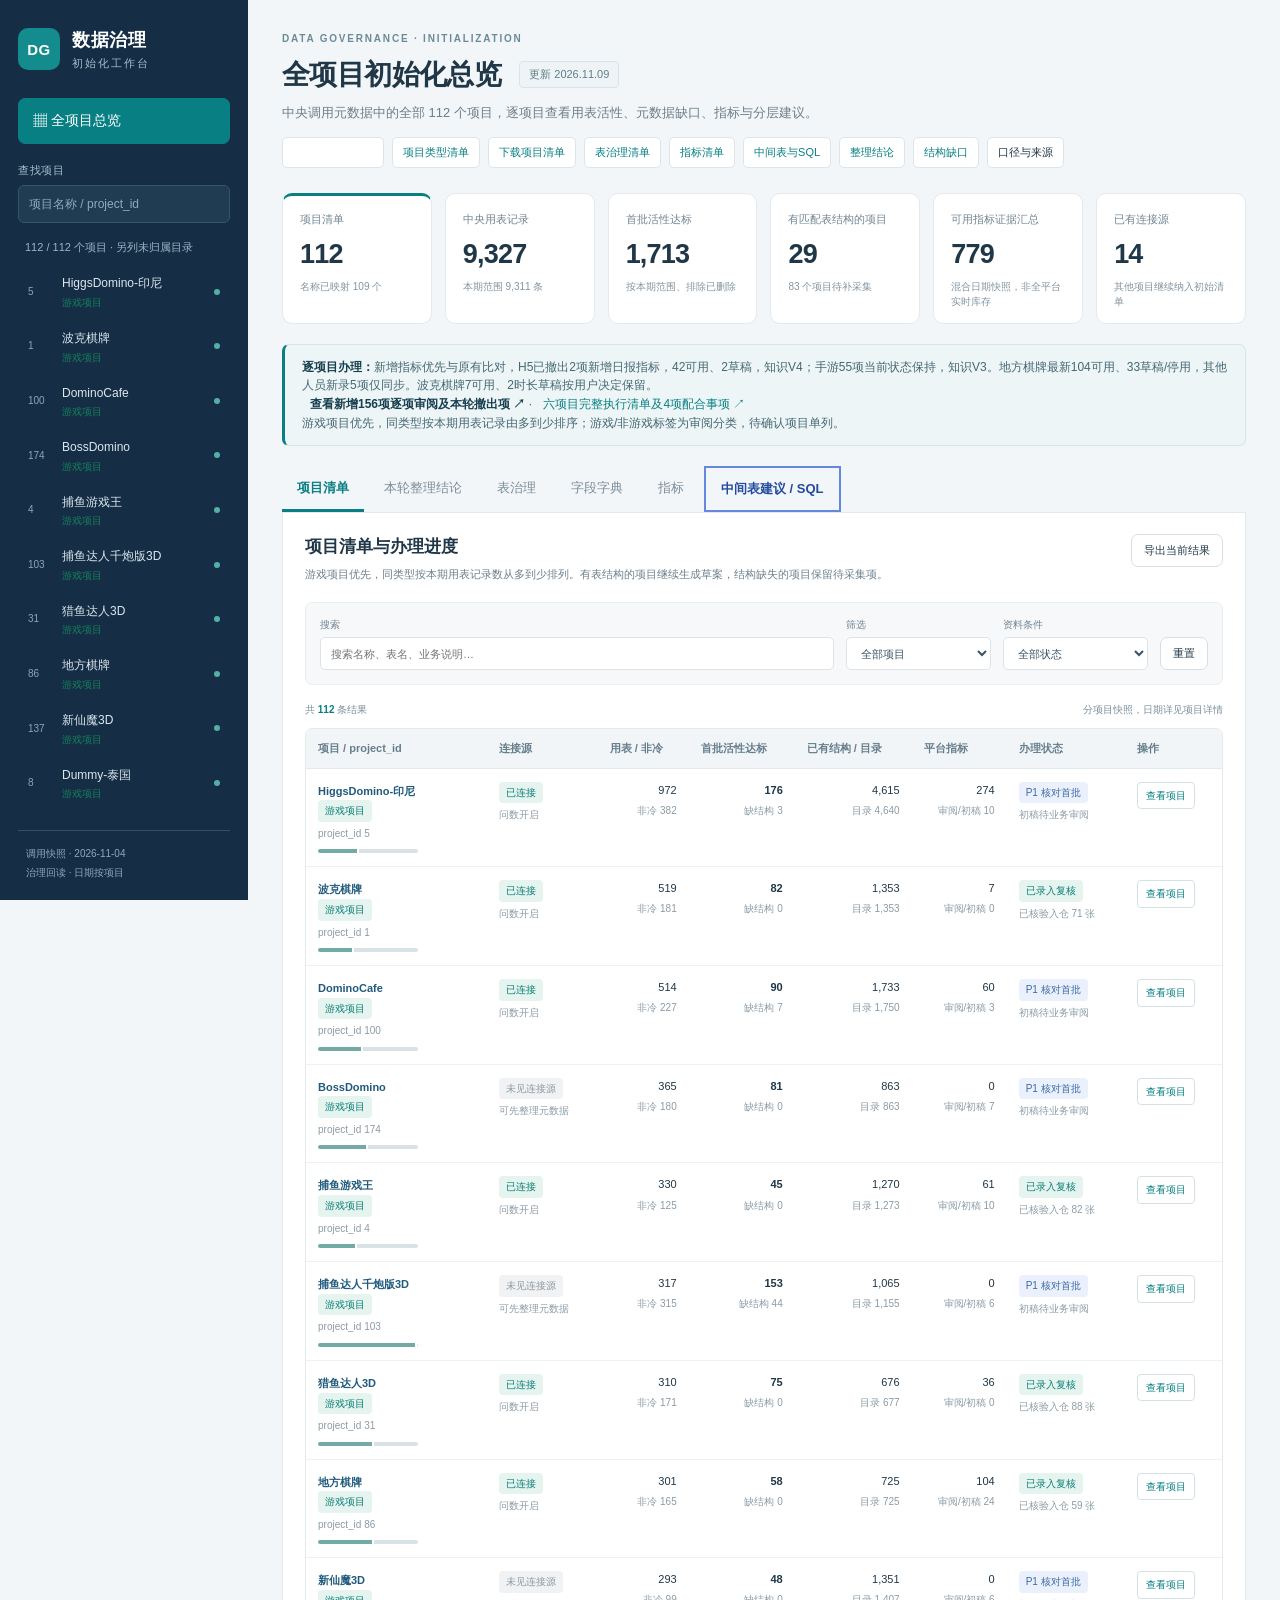
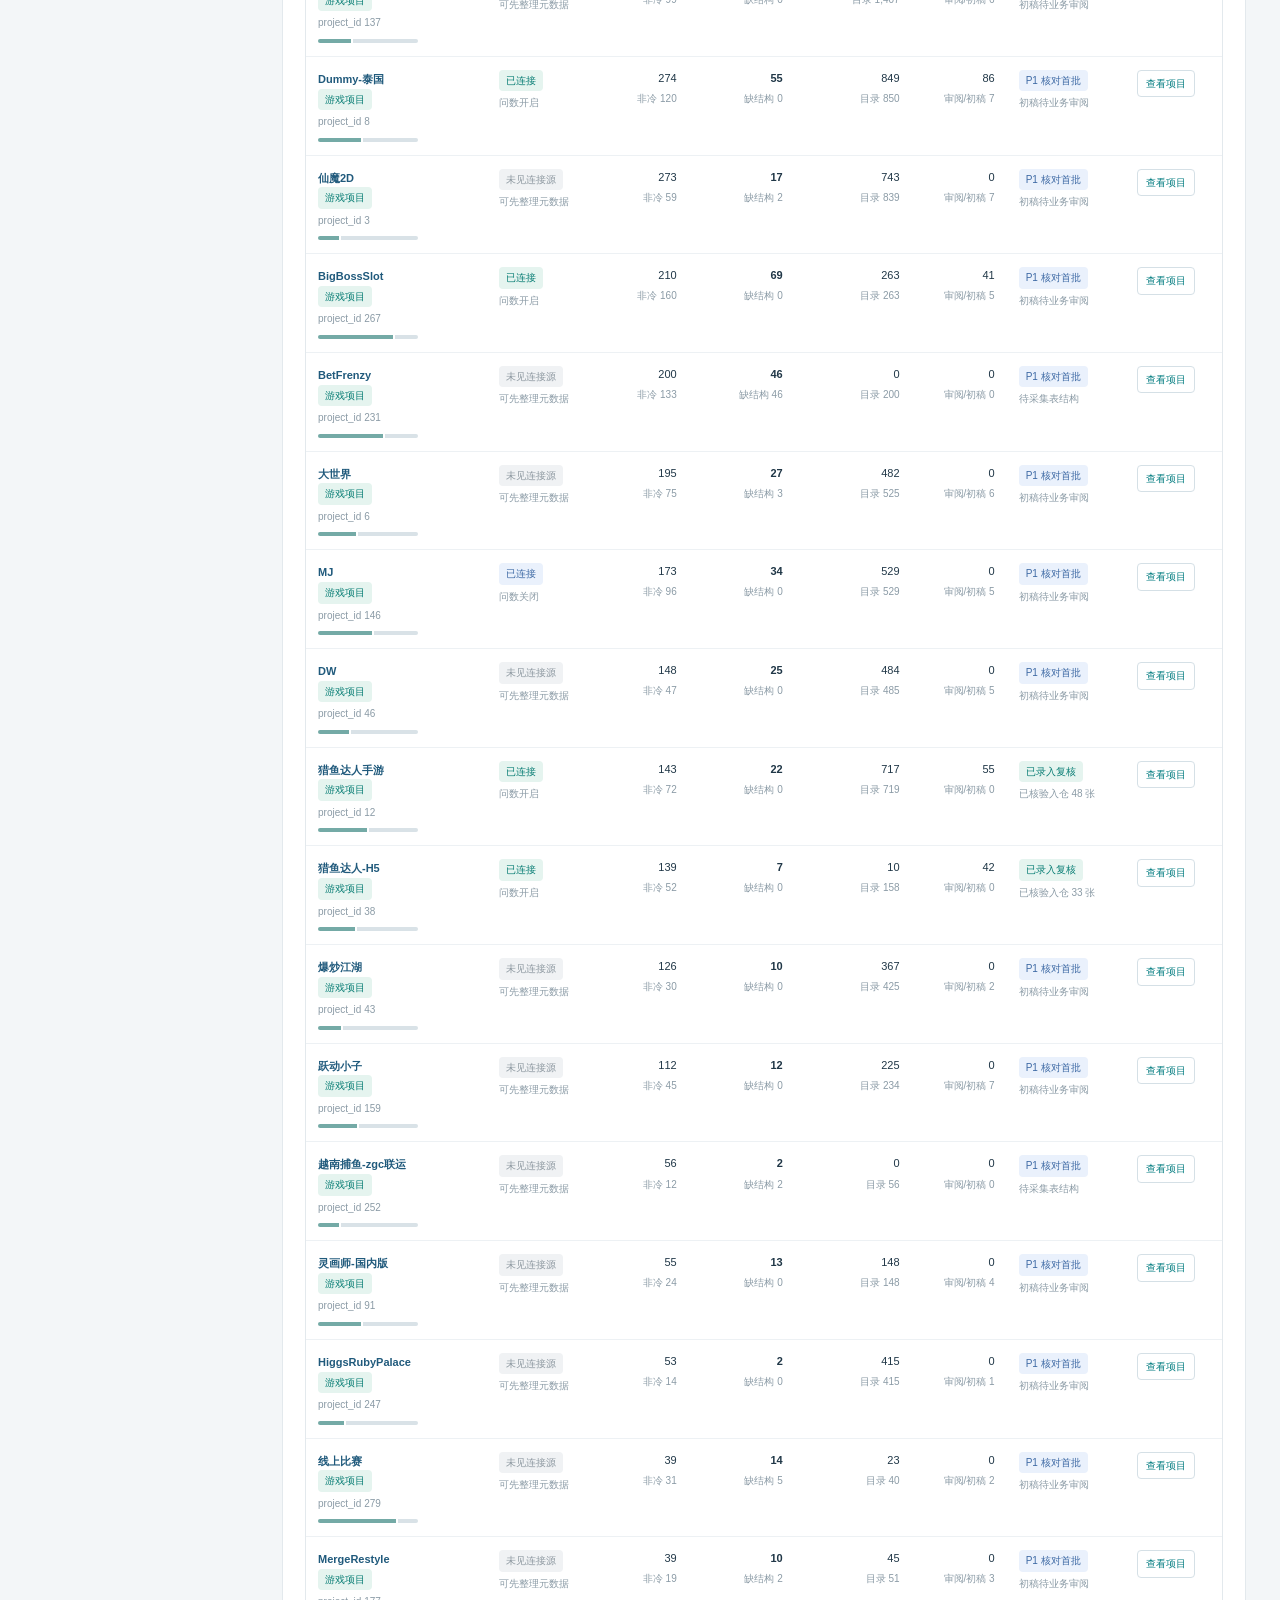
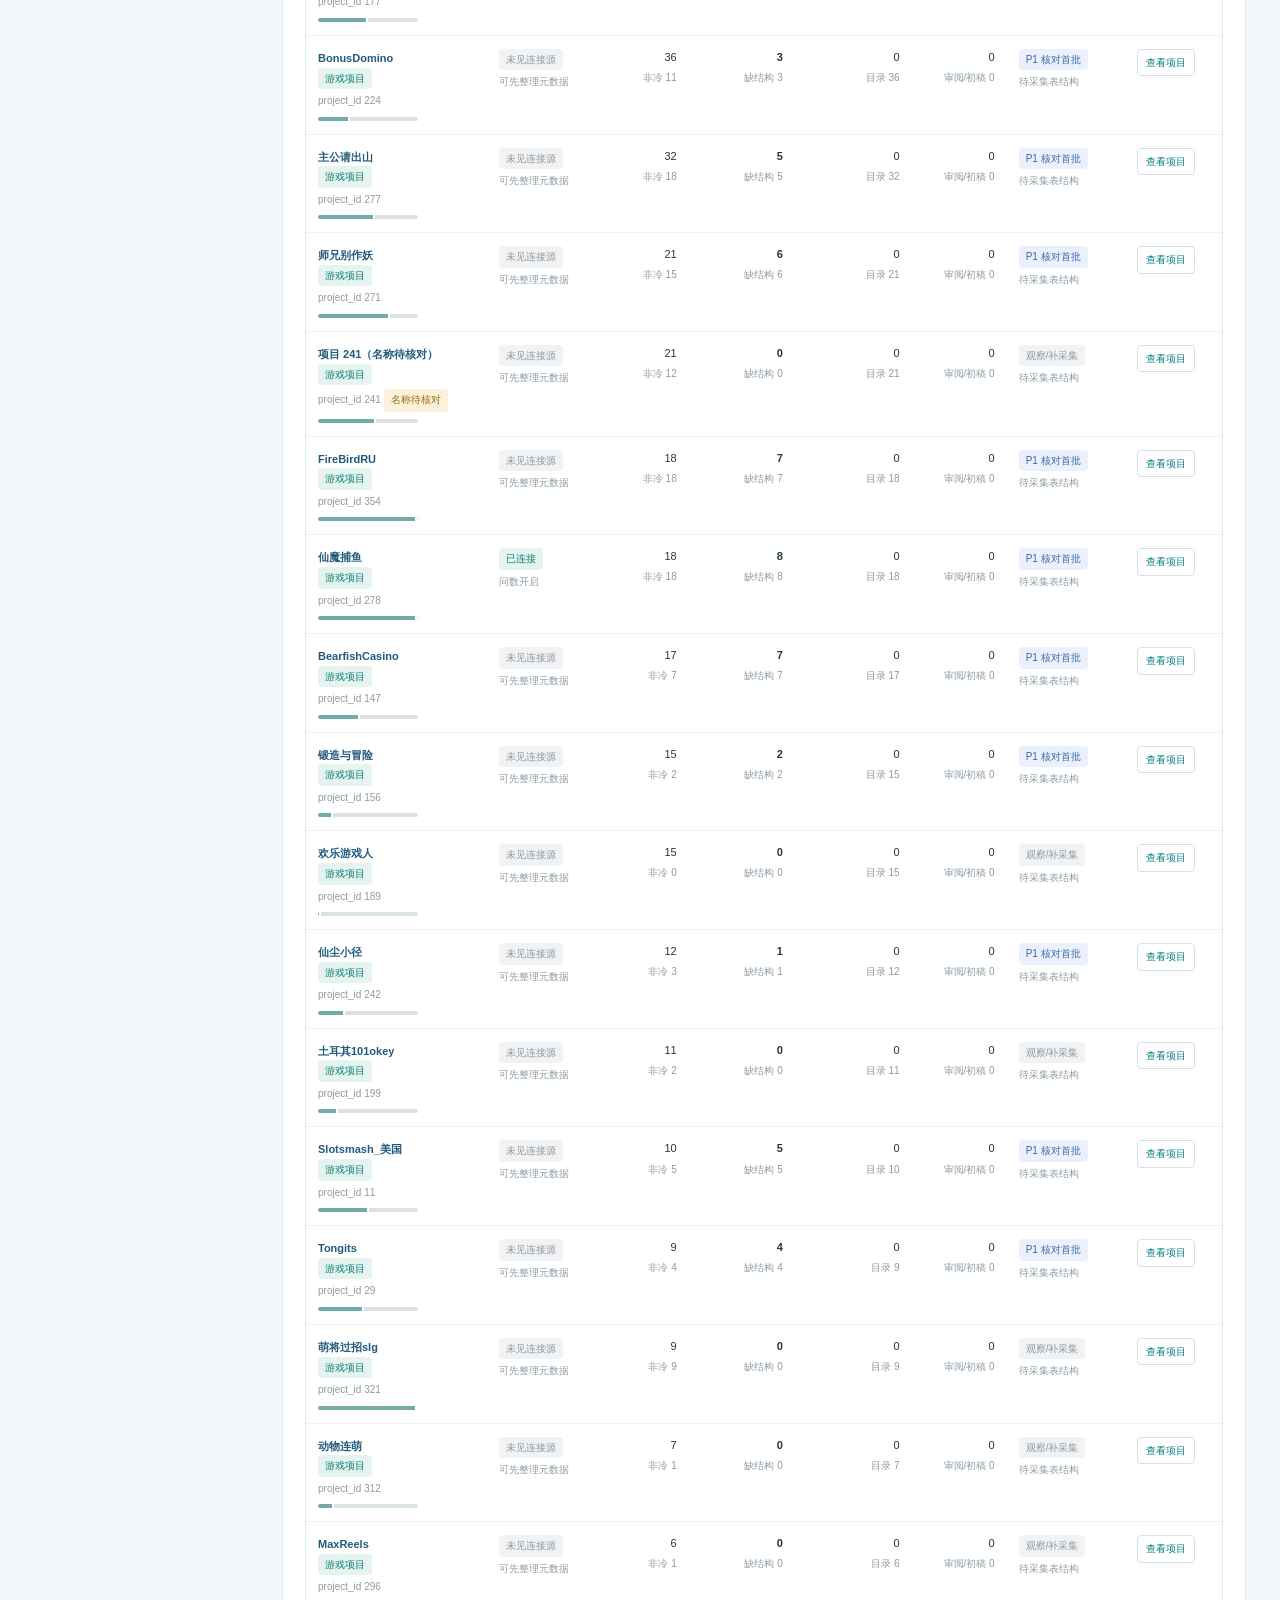
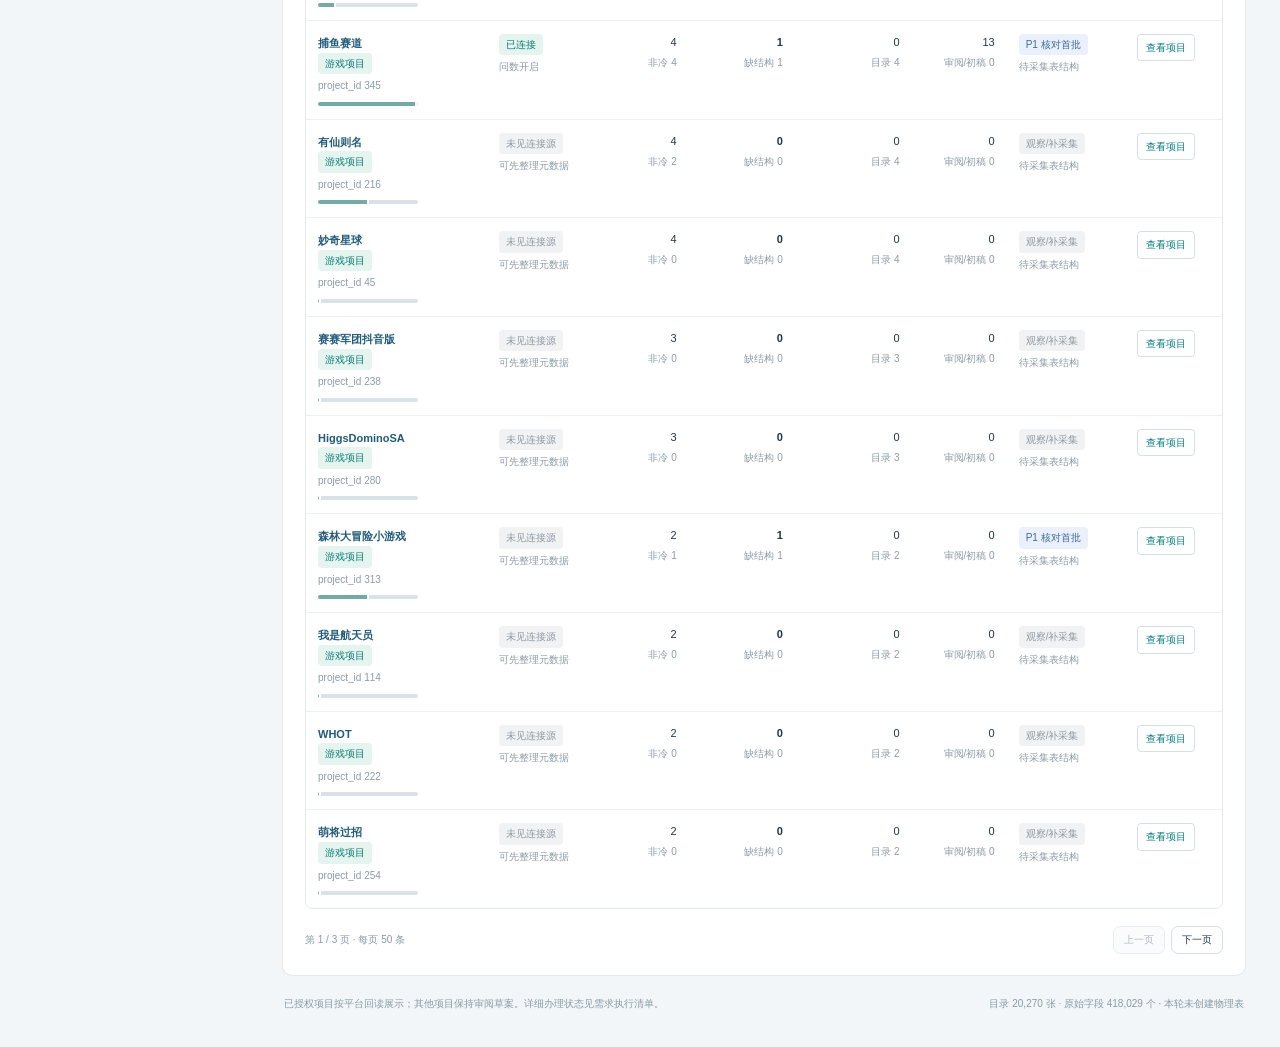
==== commit 9ca0567a: "Update governance checklist, verified project records and game priority views" ====
--- a/index.html
+++ b/index.html
@@ -6,4 +6,4 @@
 <section class="content"><div class="content-top"><div><h2 id="sectionTitle"></h2><p class="small" id="sectionHint"></p></div><button id="exportCurrent">导出当前结果</button></div><div class="filters"><label class="search-label">搜索<input id="search" placeholder="搜索名称、表名、业务说明…"></label><label>筛选<select id="filter"></select></label><label id="secondaryLabel">层级<select id="secondary"></select></label><label id="includeDroppedWrap" class="check"><input type="checkbox" id="includeDropped">包含已删除表</label><button id="resetFilters">重置</button></div><div id="loading" role="status" hidden>正在加载数据…</div><div id="resultMeta" class="result-meta"></div><div class="table-wrap" id="tableWrap"></div><div class="pagination"><span id="pageInfo"></span><div><button id="prevPage">上一页</button><button id="nextPage">下一页</button></div></div></section>
 <footer>已授权项目按平台回读展示；其他项目保持审阅草案。详细办理状态见需求执行清单。<span id="footerCount"></span></footer></main>
 <dialog id="detailDialog"><div class="dialog-head"><div><div class="eyebrow" id="dialogEyebrow"></div><h2 id="dialogTitle"></h2></div><button id="closeDialog" aria-label="关闭详情">×</button></div><div id="dialogBody"></div></dialog>
-<script id="manifest" type="application/json">{"revision":"0a28c89f6e72","stats":{"date":"2026-11-06","activity_date":"2026-11-04","project_count":112,"raw_usage_rows":9327,"raw_first_count":1713,"scope_excluded_usage":16,"scoped_usage_rows":9311,"catalog_tables":20270,"catalog_live_tables":19976,"catalog_columns":418029,"live_columns":403971,"project_table_associations":23461,"first_count":1713,"first_with_schema":1250,"projects_usage_with_schema":29,"connections":14,"available_metrics":779,"review_metrics":121,"models":143,"model_dwd":101,"model_dws":42,"known_registered_review_tables":378,"unassigned_tables":155,"name_missing":["42","169","241"],"alias_changes":47,"other_projects_reviewed":110,"other_projects_with_first_schema":25,"other_projects_without_matching_schema":84,"other_project_metric_sql":96,"other_project_tag_drafts":2601,"other_project_platform_writes":140,"metric_export_refresh_blocked":false,"platform_new_metadata_20261106":141,"platform_new_metrics_20261106":8,"platform_existing_fixes_20261106":3,"legacy_20261105_counts":{"platform_header_total":721,"unexported_header_difference":30,"platform_writes_this_round":102,"platform_new_registrations_this_round":38,"platform_prefix_updates":64,"metric_export_snapshot":691,"metric_ui_new_confirmed":16,"temporary_metric_copy_excluded":1},"platform_new_metrics_20261108":6,"platform_existing_updates_20261108":3,"platform_new_metadata_20261108":0,"platform_new_metrics_20261109":2,"platform_new_metadata_20261109":0,"platform_field_notes_20261109":12,"platform_knowledge_20261109":1,"platform_table_descriptions_20261109":1,"platform_knowledge_updates_20261109":1,"metadata_status_restored_20261109":3,"platform_new_metrics_saved_20261109":11,"platform_boke_new_available":7,"platform_boke_new_drafts":2,"new_added_overlap_retired":2,"added_metric_records_reviewed":156},"projects":[{"id":"5","name":"HiggsDomino-印尼","name_confirmed":true,"short":"Domino","connection":{"apply_enabled":true,"created_at":"2026-07-01 16:58:35","db_count":8,"engine":"adb","insight_enabled":true,"name":"HiggsDomino-印尼","pending_tables":748,"databases":["domino_ads","domino_dwd","domino_dws","domino_ods","xsbs_ads","xsbs_dwd","xsbs_dws","xsbs_ods"]},"table_count":4640,"usage_count":972,"schema_count":4615,"noncold":382,"cold":590,"unknown":3668,"dropped":20,"first_count":176,"first_with_schema":173,"first_schema_missing":3,"q30":28863,"q7":12033,"fields":56680,"field_comment_gaps":9082,"tag_drafts":376,"available_metrics":274,"review_metrics":10,"candidate_metrics":10,"model_dwd":6,"model_dws":2,"model_new":7,"verified_registered_tables":0,"data_file":"data/projects/5.json","initialization":"结构草案已整理，未录入平台","priority":"P1 核对首批","model_dws_reuse":0,"review_stage":"结构草案已整理","review_tags":376,"review_only":true,"project_kind":"game","project_kind_label":"游戏项目","project_category":"游戏产品","project_kind_reason":"依据项目名称映射及其游戏、角色、道具、赛事或充值等业务表名，归入本轮游戏业务优先队列。","project_kind_evidence":["domino_ods.prop_log","domino_ods.comm_game_log","domino_ods.activity_user_game_log","domino_ods.game_biz_map_conf"],"project_kind_confidence":"本轮审阅分类，待业务负责人复核"},{"id":"1","name":"波克棋牌","name_confirmed":true,"short":"波克棋牌","connection":{"name":"波克棋牌","engine":"adb","db_count":5,"databases":["bkqp_ods","bkqp_dwd","bkqp_dws","bkqp_ads","bkqp_an"],"insight_enabled":true,"apply_enabled":false,"observed_at":"2026-11-08平台UI保存及行回读"},"table_count":1353,"usage_count":519,"schema_count":1353,"noncold":181,"cold":338,"unknown":834,"dropped":12,"first_count":82,"first_with_schema":82,"first_schema_missing":0,"q30":10045,"q7":3761,"fields":30226,"field_comment_gaps":1912,"tag_drafts":181,"available_metrics":7,"review_metrics":0,"candidate_metrics":0,"model_dwd":6,"model_dws":2,"model_new":6,"verified_registered_tables":71,"data_file":"data/projects/1.json","initialization":"82张元数据已有回执；9项指标已保存，7可用2时长草稿，知识V2已发布","priority":"待项目入口开放","model_dws_reuse":0,"review_stage":"82张元数据已有回执；9项指标已保存，7可用2时长草稿，知识V2已发布","review_tags":181,"review_only":false,"project_kind":"game","project_kind_label":"游戏项目","project_category":"游戏产品","project_kind_reason":"依据项目名称映射及其游戏、角色、道具、赛事或充值等业务表名，归入本轮游戏业务优先队列。","project_kind_evidence":["bkqp_ods.fish_game_log","bkqp_ods.tb_game_log","bkqp_ods.fish_open_order","bkqp_dws.dws_fish_game_daily_user_agg"],"project_kind_confidence":"本轮审阅分类，待业务负责人复核","upload_summary":{"tables":82,"metrics":7,"verified":"2026-11-09","an_layer_pending":11,"drafts":2,"knowledge":1,"knowledge_latest_version":"V2","merged_drafts":0,"deferred_metrics":0,"metric_verified":"2026-11-09","table_verified":"2026-11-06"},"scope_note":"波克棋牌（ID1）五库连接、问数与当前账号入口已恢复。82张元数据有回执：71张标准层、11张AN层级待确认；9项指标已保存，7项可用、2项时长草稿按用户决定等待补齐。1篇知识V2已发布。指标字段与SQL原生导出核验通过，单日聚合可执行；这不代表运营数值已全部验收。","followup_date":"2026-11-09","metric_drafts":2,"metric_overlap_review_url":"新增指标重合审阅.html"},{"id":"100","name":"DominoCafe","name_confirmed":true,"short":"DominoCafe","connection":{"apply_enabled":true,"created_at":"2026-08-03 17:16:48","db_count":5,"engine":"starrocks","insight_enabled":true,"name":"DominoCafe","pending_tables":1542,"databases":["ludocafe_ads","ludocafe_an","ludocafe_dwd","ludocafe_dws","ludocafe_ods"]},"table_count":1750,"usage_count":514,"schema_count":1733,"noncold":227,"cold":287,"unknown":1236,"dropped":31,"first_count":90,"first_with_schema":83,"first_schema_missing":7,"q30":8828,"q7":2423,"fields":29695,"field_comment_gaps":1145,"tag_drafts":212,"available_metrics":60,"review_metrics":3,"candidate_metrics":3,"model_dwd":5,"model_dws":2,"model_new":4,"verified_registered_tables":0,"data_file":"data/projects/100.json","initialization":"结构草案已整理，未录入平台","priority":"P1 核对首批","model_dws_reuse":0,"review_stage":"结构草案已整理","review_tags":212,"review_only":true,"project_kind":"game","project_kind_label":"游戏项目","project_category":"游戏产品","project_kind_reason":"依据项目名称映射及其游戏、角色、道具、赛事或充值等业务表名，归入本轮游戏业务优先队列。","project_kind_evidence":["ludocafe_ods.zeusslot_game_log","ludocafe_ods.slot_bonus_log","ludocafe_ods.slot_player_floor_log","ludocafe_ods.games"],"project_kind_confidence":"本轮审阅分类，待业务负责人复核"},{"id":"174","name":"BossDomino","name_confirmed":true,"short":"BossDomino","connection":null,"table_count":863,"usage_count":365,"schema_count":863,"noncold":180,"cold":185,"unknown":498,"dropped":1,"first_count":81,"first_with_schema":81,"first_schema_missing":0,"q30":9003,"q7":2568,"fields":14470,"field_comment_gaps":962,"tag_drafts":180,"available_metrics":0,"review_metrics":7,"candidate_metrics":7,"model_dwd":6,"model_dws":2,"model_new":7,"verified_registered_tables":0,"data_file":"data/projects/174.json","initialization":"结构草案已整理，未录入平台","priority":"P1 核对首批","model_dws_reuse":0,"review_stage":"结构草案已整理","review_tags":180,"review_only":true,"project_kind":"game","project_kind_label":"游戏项目","project_category":"游戏产品","project_kind_reason":"依据项目名称映射及其游戏、角色、道具、赛事或充值等业务表名，归入本轮游戏业务优先队列。","project_kind_evidence":["boss_domino_ods.user_slot_game_log_realtime","boss_domino_ods.infull_order","boss_domino_ods.games","boss_domino_an.slotbuff_rep_di"],"project_kind_confidence":"本轮审阅分类，待业务负责人复核"},{"id":"4","name":"捕鱼游戏王","name_confirmed":true,"short":"捕鱼游戏王","connection":{"apply_enabled":true,"created_at":"2026-07-01 18:14:35","db_count":4,"engine":"adb","insight_enabled":true,"name":"捕鱼游戏王","pending_tables":846,"databases":["byqph5_ads","byqph5_dwd","byqph5_dws","byqph5_ods"]},"table_count":1273,"usage_count":330,"schema_count":1270,"noncold":125,"cold":205,"unknown":943,"dropped":29,"first_count":45,"first_with_schema":45,"first_schema_missing":0,"q30":1754,"q7":416,"fields":28945,"field_comment_gaps":315,"tag_drafts":125,"available_metrics":61,"review_metrics":10,"candidate_metrics":0,"model_dwd":5,"model_dws":2,"model_new":7,"verified_registered_tables":82,"data_file":"data/projects/4.json","initialization":"原9表已分流；REP按用户要求保留缺口，7张非首批暂缓","priority":"已录入复核","model_dws_reuse":0,"upload_summary":{"review_tables":91,"tables":82,"pending_tables":9,"project_assets":104,"metrics":61,"available_metrics":61,"verified":"2026-11-09","first_batch_pending_tables":2,"non_first_batch_deferred_tables":7,"drafts":0,"metric_verified":"2026-11-09"},"scope_note":"原审阅91张中82张已登记，原9张未登记表按最新快照分流：2张REP报表达到首批门槛但未绑定，7张因7天0次或30天不超过4次暂不进入首批。当前104项资产和61项可用指标仍沿用原登记快照，未将盘点数量冒充本次补录。","legacy_url":"https://jiyunfei150-del.github.io/project-table-activity/fish-king/","review_stage":"原9表已分流；REP按用户要求保留缺口，7张非首批暂缓","review_tags":0,"review_only":true,"project_kind":"game","project_kind_label":"游戏项目","project_category":"游戏产品","project_kind_reason":"依据项目名称映射及其游戏、角色、道具、赛事或充值等业务表名，归入本轮游戏业务优先队列。","project_kind_evidence":["byqph5_rep.buyu_total_report_normal","byqph5_ods.fish_game_log","byqph5_ods.fish_money_log","byqph5_ods.pook_infull"],"project_kind_confidence":"本轮审阅分类，待业务负责人复核","pending_first_batch_tables":2,"policy_deferred_tables":7,"followup_date":"2026-11-09","metric_drafts":0,"metric_overlap_review_url":"新增指标重合审阅.html"},{"id":"103","name":"捕鱼达人千炮版3D","name_confirmed":true,"short":"捕鱼达人千炮版3D","connection":null,"table_count":1155,"usage_count":317,"schema_count":1065,"noncold":315,"cold":2,"unknown":838,"dropped":5,"first_count":153,"first_with_schema":109,"first_schema_missing":44,"q30":51797,"q7":28933,"fields":20184,"field_comment_gaps":582,"tag_drafts":227,"available_metrics":0,"review_metrics":6,"candidate_metrics":6,"model_dwd":4,"model_dws":2,"model_new":6,"verified_registered_tables":0,"data_file":"data/projects/103.json","initialization":"结构草案已整理，未录入平台","priority":"P1 核对首批","model_dws_reuse":0,"review_stage":"结构草案已整理","review_tags":227,"review_only":true,"project_kind":"game","project_kind_label":"游戏项目","project_category":"游戏产品","project_kind_reason":"依据项目名称映射及其游戏、角色、道具、赛事或充值等业务表名，归入本轮游戏业务优先队列。","project_kind_evidence":["byqp_ods.prop_send_log","byqp_ods.game_money_log","byqp_ods.buyu_rank_msg","byqp_ods.buyu_rank_msg_hi"],"project_kind_confidence":"本轮审阅分类，待业务负责人复核"},{"id":"31","name":"猎鱼达人3D","name_confirmed":true,"short":"猎鱼达人3D","connection":{"apply_enabled":true,"created_at":"2026-05-13 11:56:08","db_count":4,"engine":"starrocks","insight_enabled":true,"name":"猎鱼达人3D","pending_tables":428,"databases":["lydr3d_ads","lydr3d_dwd","lydr3d_dws","lydr3d_ods"]},"table_count":677,"usage_count":310,"schema_count":676,"noncold":171,"cold":139,"unknown":367,"dropped":0,"first_count":75,"first_with_schema":75,"first_schema_missing":0,"q30":4926,"q7":1907,"fields":11826,"field_comment_gaps":745,"tag_drafts":170,"available_metrics":36,"review_metrics":0,"candidate_metrics":10,"model_dwd":5,"model_dws":2,"model_new":5,"verified_registered_tables":88,"data_file":"data/projects/31.json","initialization":"修复2张被状态筛选隐藏的正式表，已打标共88张；AN按用户决定保留缺口","priority":"已录入复核","model_dws_reuse":0,"review_stage":"修复2张被状态筛选隐藏的正式表，已打标共88张；AN按用户决定保留缺口","review_tags":170,"review_only":false,"metric_drafts":0,"upload_summary":{"tables":88,"metrics":36,"drafts":0,"verified":"2026-11-09","new_metadata":42,"metadata_status_restored":2,"metric_verified":"2026-11-09","table_verified":"2026-11-09"},"scope_note":"本次修复2张原已治理但被暂不纳入状态隐藏的正式表；标签与说明沿用原值。当前已打标88张，原首批75张中已覆盖73张，其余2张位于AN库，按用户决定保留缺口。指标数沿用原生导出快照，未以本次元数据状态修复冒充新增指标。","project_kind":"game","project_kind_label":"游戏项目","project_category":"游戏产品","project_kind_reason":"依据项目名称映射及其游戏、角色、道具、赛事或充值等业务表名，归入本轮游戏业务优先队列。","project_kind_evidence":["lydr3d_ods.fish_game_log","lydr3d_ods.fish_boke_point_log","lydr3d_ods.game_event_log","lydr3d_ods.fish_money_log"],"project_kind_confidence":"本轮审阅分类，待业务负责人复核","followup_date":"2026-11-09","metric_overlap_review_url":"新增指标重合审阅.html"},{"id":"86","name":"地方棋牌","name_confirmed":true,"short":"地方棋牌","connection":{"apply_enabled":false,"created_at":"2026-11-04 18:35:01","db_count":8,"engine":"adb","insight_enabled":true,"name":"地方棋牌","pending_tables":584,"databases":["friend_ads","friend_dwd","friend_dws","friend_ods","gold_ads","gold_dwd","gold_dws","gold_ods"],"observed_at":"2026-11-05 16:03后页面核对；连接配置由用户侧变更，本次未修改"},"table_count":725,"usage_count":301,"schema_count":725,"noncold":165,"cold":136,"unknown":424,"dropped":8,"first_count":58,"first_with_schema":58,"first_schema_missing":0,"q30":19522,"q7":8954,"fields":11886,"field_comment_gaps":933,"tag_drafts":165,"available_metrics":104,"review_metrics":24,"candidate_metrics":0,"model_dwd":10,"model_dws":2,"model_new":12,"verified_registered_tables":59,"data_file":"data/projects/86.json","initialization":"59张元数据；104可用、33草稿/停用；同事新增5项只同步","priority":"已录入复核","model_dws_reuse":2,"upload_summary":{"tables":59,"metrics":104,"drafts":33,"verified":"2026-11-09","new_metrics_this_batch":6,"existing_updated_this_batch":3,"knowledge_verified":3,"knowledge_verified_date":"2026-11-09","field_notes_updated_20261109":3,"merged_drafts":32,"other_offline":1,"metric_verified":"2026-11-09","table_verified":"2026-11-06"},"scope_note":"2026-11-09原生导出：104项可用、33项草稿/停用（32项原合并草稿，另1项由同事停用）。同事新增2项已同步保留；本轮未修改其定义或SQL。剩余37条标准定义中：12条沿用既有核心指标，1条求签钻石在已核对38天日粒度窗口复用；21条行为定义已收敛为6个核心候选，待可靠绑定好友房来源；3条冷来源比赛奖励不入首批。事件知识V2已发布。指标库存已刷新至2026-11-09；其他人员维护项不计本轮新增。 本轮原生库存为137项，新增5项其他人员维护的活跃分群/在线指标只同步展示；我新增130项（含此前草稿）与非我维护的7项逐项比对，未直接替换。32项既有合并草稿及1项同事停用保持。","legacy_url":"https://jiyunfei150-del.github.io/local-chess-governance-v2/","review_stage":"59张元数据；104可用、33草稿/停用；同事新增5项只同步","review_tags":0,"review_only":false,"metric_drafts":33,"project_kind":"game","project_kind_label":"游戏项目","project_category":"游戏产品","project_kind_reason":"依据项目名称映射及其游戏、角色、道具、赛事或充值等业务表名，归入本轮游戏业务优先队列。","project_kind_evidence":["gold_ods.games","gold_ods.comm_game_log","friend_ods.comm_game_log","friend_ods.friend_game_log"],"project_kind_confidence":"本轮审阅分类，待业务负责人复核","followup_date":"2026-11-09","behavior_plan_url":"地方棋牌行为指标收敛.html","metric_overlap_review_url":"新增指标重合审阅.html"},{"id":"137","name":"新仙魔3D","name_confirmed":true,"short":"新仙魔3D","connection":null,"table_count":1407,"usage_count":293,"schema_count":1351,"noncold":99,"cold":194,"unknown":1114,"dropped":24,"first_count":48,"first_with_schema":48,"first_schema_missing":0,"q30":5059,"q7":1170,"fields":16289,"field_comment_gaps":1191,"tag_drafts":98,"available_metrics":0,"review_metrics":6,"candidate_metrics":6,"model_dwd":5,"model_dws":2,"model_new":7,"verified_registered_tables":0,"data_file":"data/projects/137.json","initialization":"结构草案已整理，未录入平台","priority":"P1 核对首批","model_dws_reuse":0,"review_stage":"结构草案已整理","review_tags":98,"review_only":true,"project_kind":"game","project_kind_label":"游戏项目","project_category":"游戏产品","project_kind_reason":"依据项目名称映射及其游戏、角色、道具、赛事或充值等业务表名，归入本轮游戏业务优先队列。","project_kind_evidence":["xianmo_ods_rt.fish_shot_info_log","xianmo_ai.user_infull_detail","xianmo_ai.dwd_user_game_score_di","xianmo_ai.dwd_user_infull_info_di"],"project_kind_confidence":"本轮审阅分类，待业务负责人复核"},{"id":"8","name":"Dummy-泰国","name_confirmed":true,"short":"Dummy-泰国","connection":{"apply_enabled":true,"created_at":"2026-06-22 14:37:31","db_count":4,"engine":"adb","insight_enabled":true,"name":"Dummy-泰国","pending_tables":774,"databases":["dummy_ads","dummy_an","dummy_dwd","dummy_ods"]},"table_count":850,"usage_count":274,"schema_count":849,"noncold":120,"cold":154,"unknown":576,"dropped":0,"first_count":55,"first_with_schema":55,"first_schema_missing":0,"q30":12110,"q7":3813,"fields":15099,"field_comment_gaps":391,"tag_drafts":120,"available_metrics":86,"review_metrics":7,"candidate_metrics":7,"model_dwd":6,"model_dws":2,"model_new":7,"verified_registered_tables":0,"data_file":"data/projects/8.json","initialization":"结构草案已整理，未录入平台","priority":"P1 核对首批","model_dws_reuse":0,"review_stage":"结构草案已整理","review_tags":120,"review_only":true,"project_kind":"game","project_kind_label":"游戏项目","project_category":"游戏产品","project_kind_reason":"依据项目名称映射及其游戏、角色、道具、赛事或充值等业务表名，归入本轮游戏业务优先队列。","project_kind_evidence":["dummy_ods.infull_order","dummy_ods.games","dummy_ods.user_slot_game_log_realtime","dummy_ods_rt.infull_order_log"],"project_kind_confidence":"本轮审阅分类，待业务负责人复核"},{"id":"3","name":"仙魔2D","name_confirmed":true,"short":"仙魔2D","connection":null,"table_count":839,"usage_count":273,"schema_count":743,"noncold":59,"cold":214,"unknown":566,"dropped":0,"first_count":17,"first_with_schema":15,"first_schema_missing":2,"q30":495,"q7":201,"fields":19381,"field_comment_gaps":527,"tag_drafts":47,"available_metrics":0,"review_metrics":7,"candidate_metrics":7,"model_dwd":4,"model_dws":2,"model_new":6,"verified_registered_tables":0,"data_file":"data/projects/3.json","initialization":"结构草案已整理，未录入平台","priority":"P1 核对首批","model_dws_reuse":0,"review_stage":"结构草案已整理","review_tags":47,"review_only":true,"project_kind":"game","project_kind_label":"游戏项目","project_category":"游戏产品","project_kind_reason":"依据项目名称映射及其游戏、角色、道具、赛事或充值等业务表名，归入本轮游戏业务优先队列。","project_kind_evidence":["bkby_ods.fish_money_log","bkby_ods.fish_activity_log","bkby_ods.fish_coupon_exchange_order","bkby_dwd.dwd_user_game_score_di"],"project_kind_confidence":"本轮审阅分类，待业务负责人复核"},{"id":"267","name":"BigBossSlot","name_confirmed":true,"short":"BigBossSlot","connection":{"apply_enabled":true,"created_at":"2026-06-17 10:24:14","db_count":4,"engine":"starrocks","insight_enabled":true,"name":"BigBossSlot","pending_tables":204,"databases":["bbs_ads","bbs_dwd","bbs_dws","bbs_ods"]},"table_count":263,"usage_count":210,"schema_count":263,"noncold":160,"cold":50,"unknown":53,"dropped":5,"first_count":69,"first_with_schema":69,"first_schema_missing":0,"q30":16246,"q7":5124,"fields":4862,"field_comment_gaps":48,"tag_drafts":160,"available_metrics":41,"review_metrics":5,"candidate_metrics":5,"model_dwd":6,"model_dws":2,"model_new":3,"verified_registered_tables":0,"data_file":"data/projects/267.json","initialization":"结构草案已整理，未录入平台","priority":"P1 核对首批","model_dws_reuse":0,"review_stage":"结构草案已整理","review_tags":160,"review_only":true,"project_kind":"game","project_kind_label":"游戏项目","project_category":"游戏产品","project_kind_reason":"依据项目名称映射及其游戏、角色、道具、赛事或充值等业务表名，归入本轮游戏业务优先队列。","project_kind_evidence":["bbs_ods.user_slot_game_log","bbs_ods.user_prop_log","bbs_ods.infull_order","bbs_ods.user_slot_login_log"],"project_kind_confidence":"本轮审阅分类，待业务负责人复核"},{"id":"231","name":"BetFrenzy","name_confirmed":true,"short":"BetFrenzy","connection":null,"table_count":200,"usage_count":200,"schema_count":0,"noncold":133,"cold":67,"unknown":0,"dropped":0,"first_count":46,"first_with_schema":0,"first_schema_missing":46,"q30":4576,"q7":805,"fields":0,"field_comment_gaps":0,"tag_drafts":0,"available_metrics":0,"review_metrics":0,"candidate_metrics":0,"model_dwd":0,"model_dws":0,"model_new":0,"verified_registered_tables":0,"data_file":"data/projects/231.json","initialization":"缺结构待采集，未录入平台","priority":"P1 核对首批","model_dws_reuse":0,"review_stage":"缺结构待采集","review_tags":0,"review_only":true,"project_kind":"game","project_kind_label":"游戏项目","project_category":"游戏产品","project_kind_reason":"依据项目名称映射及其游戏、角色、道具、赛事或充值等业务表名，归入本轮游戏业务优先队列。","project_kind_evidence":["ynh5_ods.fish_money_log","ynh5_ods.fish_game_log","ynh5_ods.prop_send_log","ynh5_ods.smg_zeus_game_log"],"project_kind_confidence":"本轮审阅分类，待业务负责人复核"},{"id":"6","name":"大世界","name_confirmed":true,"short":"大世界","connection":null,"table_count":525,"usage_count":195,"schema_count":482,"noncold":75,"cold":120,"unknown":330,"dropped":0,"first_count":27,"first_with_schema":24,"first_schema_missing":3,"q30":4039,"q7":1578,"fields":6127,"field_comment_gaps":1263,"tag_drafts":57,"available_metrics":0,"review_metrics":6,"candidate_metrics":6,"model_dwd":5,"model_dws":2,"model_new":7,"verified_registered_tables":0,"data_file":"data/projects/6.json","initialization":"结构草案已整理，未录入平台","priority":"P1 核对首批","model_dws_reuse":0,"review_stage":"结构草案已整理","review_tags":57,"review_only":true,"project_kind":"game","project_kind_label":"游戏项目","project_category":"游戏产品","project_kind_reason":"依据项目名称映射及其游戏、角色、道具、赛事或充值等业务表名，归入本轮游戏业务优先队列。","project_kind_evidence":["bydsj_ods_rt.fish_open_order","bydsj_ods_rt.fish_boss_ex_log","bydsj_ods_rt.fish_coupon_exchange_order","bydsj_ods.fish_open_order"],"project_kind_confidence":"本轮审阅分类，待业务负责人复核"},{"id":"146","name":"MJ","name_confirmed":true,"short":"MJ","connection":{"apply_enabled":false,"created_at":"2026-08-11 15:53:39","db_count":4,"engine":"starrocks","insight_enabled":false,"name":"MJ","pending_tables":491,"databases":["hsmj_ads","hsmj_dwd","hsmj_dws","hsmj_ods"]},"table_count":529,"usage_count":173,"schema_count":529,"noncold":96,"cold":77,"unknown":356,"dropped":20,"first_count":34,"first_with_schema":34,"first_schema_missing":0,"q30":2281,"q7":618,"fields":9696,"field_comment_gaps":338,"tag_drafts":96,"available_metrics":0,"review_metrics":5,"candidate_metrics":5,"model_dwd":4,"model_dws":2,"model_new":6,"verified_registered_tables":0,"data_file":"data/projects/146.json","initialization":"结构草案已整理，未录入平台","priority":"P1 核对首批","model_dws_reuse":0,"review_stage":"结构草案已整理","review_tags":96,"review_only":true,"project_kind":"game","project_kind_label":"游戏项目","project_category":"游戏产品","project_kind_reason":"依据项目名称映射及其游戏、角色、道具、赛事或充值等业务表名，归入本轮游戏业务优先队列。","project_kind_evidence":["hsmj_ods.slot_main_log","hsmj_dws.dws_user_game_total_di","hsmj_ods.games","hsmj_ads.games_config"],"project_kind_confidence":"本轮审阅分类，待业务负责人复核"},{"id":"46","name":"DW","name_confirmed":true,"short":"DW","connection":null,"table_count":485,"usage_count":148,"schema_count":484,"noncold":47,"cold":101,"unknown":337,"dropped":109,"first_count":25,"first_with_schema":25,"first_schema_missing":0,"q30":1439,"q7":385,"fields":8915,"field_comment_gaps":833,"tag_drafts":46,"available_metrics":0,"review_metrics":5,"candidate_metrics":5,"model_dwd":3,"model_dws":2,"model_new":4,"verified_registered_tables":0,"data_file":"data/projects/46.json","initialization":"结构草案已整理，未录入平台","priority":"P1 核对首批","model_dws_reuse":0,"review_stage":"结构草案已整理","review_tags":46,"review_only":true,"project_kind":"game","project_kind_label":"游戏项目","project_category":"游戏产品","project_kind_reason":"依据项目名称映射及其游戏、角色、道具、赛事或充值等业务表名，归入本轮游戏业务优先队列。","project_kind_evidence":["haoshen_ods.slot_main_log","haoshen_ads.total_game_report","haoshen_dwd.dwd_slot_main_log_di","haoshen_ods.games"],"project_kind_confidence":"本轮审阅分类，待业务负责人复核"},{"id":"12","name":"猎鱼达人手游","name_confirmed":true,"short":"猎鱼达人手游","connection":{"apply_enabled":true,"created_at":"2026-06-17 10:16:17","db_count":4,"engine":"starrocks","insight_enabled":true,"name":"猎鱼达人手游","pending_tables":427,"databases":["byhls_ads","byhls_dwd","byhls_dws","byhls_ods"]},"table_count":719,"usage_count":143,"schema_count":717,"noncold":72,"cold":71,"unknown":576,"dropped":10,"first_count":22,"first_with_schema":22,"first_schema_missing":0,"q30":1892,"q7":302,"fields":16409,"field_comment_gaps":439,"tag_drafts":70,"available_metrics":55,"review_metrics":0,"candidate_metrics":6,"model_dwd":4,"model_dws":2,"model_new":6,"verified_registered_tables":48,"data_file":"data/projects/12.json","initialization":"48张已打标、55项可用；原有状态保持，知识V3已同步","priority":"已录入复核","model_dws_reuse":0,"review_stage":"48张已打标、55项可用；原有状态保持，知识V3已同步","review_tags":70,"review_only":false,"metric_drafts":0,"upload_summary":{"tables":48,"metrics":55,"drafts":0,"verified":"2026-11-09","new_metadata":9,"metadata_status_restored":1,"metric_verified":"2026-11-09","table_verified":"2026-11-09","merged_drafts":0,"metric_assets":55,"knowledge":1,"knowledge_latest_version":"V3","knowledge_total":2},"scope_note":"2026-11-09最新原生库存：55项可用，原有游戏人数在本轮前已恢复可用，本轮保持所有原有指标状态。我新增的人均游戏时长没有同口径旧项，保留；运营日报活跃用户数实际位于H5。48张元数据及前轮3项表名修正保留，核心知识V3同步原有优先原则。生产查询卡片与最终文字矛盾仍待处理；AN范围按用户决定不扩展。","project_kind":"game","project_kind_label":"游戏项目","project_category":"游戏产品","project_kind_reason":"依据项目名称映射及其游戏、角色、道具、赛事或充值等业务表名，归入本轮游戏业务优先队列。","project_kind_evidence":["byhls_ods.buyu_users","byhls_ods.view_infull_order","byhls_ods.fish_info_log","byhls_ods.game_money_log"],"project_kind_confidence":"本轮审阅分类，待业务负责人复核","followup_date":"2026-11-09","metric_overlap_review_url":"新增指标重合审阅.html"},{"id":"38","name":"猎鱼达人-H5","name_confirmed":true,"short":"猎鱼达人-H5","connection":{"apply_enabled":true,"created_at":"2026-08-31 11:02:51","db_count":4,"engine":"adb","insight_enabled":true,"name":"猎鱼达人-H5","pending_tables":698,"databases":["lydrh5_ads","lydrh5_dwd","lydrh5_dws","lydrh5_ods"]},"table_count":158,"usage_count":139,"schema_count":10,"noncold":52,"cold":87,"unknown":0,"dropped":0,"first_count":7,"first_with_schema":7,"first_schema_missing":0,"q30":359,"q7":46,"fields":0,"field_comment_gaps":0,"tag_drafts":0,"available_metrics":42,"review_metrics":0,"candidate_metrics":0,"model_dwd":0,"model_dws":0,"model_new":0,"verified_registered_tables":33,"data_file":"data/projects/38.json","initialization":"42项可用、2项新增重合草稿；原有40项保持，知识V4已发布","priority":"已录入复核","model_dws_reuse":0,"review_stage":"42项可用、2项新增重合草稿；原有40项保持，知识V4已发布","review_tags":0,"review_only":false,"metric_drafts":2,"upload_summary":{"tables":33,"metrics":42,"drafts":2,"verified":"2026-11-09","new_metadata":7,"new_metrics_20261109":2,"field_notes_updated_20261109":9,"knowledge_latest_version":"V4","metric_verified":"2026-11-09","table_verified":"2026-11-06","merged_drafts":2},"scope_note":"按用户要求优先原有：2026-11-09原生回读44项资产中42可用、2项新增日报指标草稿；原有40项名称、定义、SQL、依赖和维度全部保持。新增运营日报活跃/注册不再提供可用入口，来源差异留作知识与对账说明。保留新增人均游戏时长和最高在线人数，核心知识V4。元数据33张已有回执，历史输入差异与日报留存缺值仍待任务侧证据。","project_kind":"game","project_kind_label":"游戏项目","project_category":"游戏产品","project_kind_reason":"依据项目名称映射及其游戏、角色、道具、赛事或充值等业务表名，归入本轮游戏业务优先队列。","project_kind_evidence":["lydrh5_ads.ads_game_operation_report_di","lydrh5_ods.pook_infull","lydrh5_ods.fish_game_log","lydrh5_ods.ods_txstarlog_fish_game_log_hi"],"project_kind_confidence":"本轮审阅分类，待业务负责人复核","followup_date":"2026-11-09","metric_overlap_review_url":"新增指标重合审阅.html"},{"id":"43","name":"爆炒江湖","name_confirmed":true,"short":"爆炒江湖","connection":null,"table_count":425,"usage_count":126,"schema_count":367,"noncold":30,"cold":96,"unknown":299,"dropped":0,"first_count":10,"first_with_schema":10,"first_schema_missing":0,"q30":508,"q7":163,"fields":5346,"field_comment_gaps":300,"tag_drafts":30,"available_metrics":0,"review_metrics":2,"candidate_metrics":2,"model_dwd":2,"model_dws":1,"model_new":3,"verified_registered_tables":0,"data_file":"data/projects/43.json","initialization":"结构草案已整理，未录入平台","priority":"P1 核对首批","model_dws_reuse":0,"review_stage":"结构草案已整理","review_tags":30,"review_only":true,"project_kind":"game","project_kind_label":"游戏项目","project_category":"游戏产品","project_kind_reason":"依据项目名称映射及其游戏、角色、道具、赛事或充值等业务表名，归入本轮游戏业务优先队列。","project_kind_evidence":["bcjh_ods.pay_log","bcjh_ads.ads_game_operation_report","bcjh_ads.game_operation_report","bcjh_fxy.pay_log"],"project_kind_confidence":"本轮审阅分类，待业务负责人复核"},{"id":"159","name":"跃动小子","name_confirmed":true,"short":"跃动小子","connection":null,"table_count":234,"usage_count":112,"schema_count":225,"noncold":45,"cold":67,"unknown":122,"dropped":1,"first_count":12,"first_with_schema":12,"first_schema_missing":0,"q30":796,"q7":190,"fields":3258,"field_comment_gaps":48,"tag_drafts":45,"available_metrics":0,"review_metrics":7,"candidate_metrics":7,"model_dwd":4,"model_dws":2,"model_new":6,"verified_registered_tables":0,"data_file":"data/projects/159.json","initialization":"结构草案已整理，未录入平台","priority":"P1 核对首批","model_dws_reuse":0,"review_stage":"结构草案已整理","review_tags":45,"review_only":true,"project_kind":"game","project_kind_label":"游戏项目","project_category":"游戏产品","project_kind_reason":"依据项目名称映射及其游戏、角色、道具、赛事或充值等业务表名，归入本轮游戏业务优先队列。","project_kind_evidence":["ydxz_ods.recharge_log","ydxz_ods.role_info","ydxz_ods.knight_item_log","ydxz_ods.role_info_log"],"project_kind_confidence":"本轮审阅分类，待业务负责人复核"},{"id":"252","name":"越南捕鱼-zgc联运","name_confirmed":true,"short":"越南捕鱼-zgc联运","connection":null,"table_count":56,"usage_count":56,"schema_count":0,"noncold":12,"cold":44,"unknown":0,"dropped":0,"first_count":2,"first_with_schema":0,"first_schema_missing":2,"q30":79,"q7":27,"fields":0,"field_comment_gaps":0,"tag_drafts":0,"available_metrics":0,"review_metrics":0,"candidate_metrics":0,"model_dwd":0,"model_dws":0,"model_new":0,"verified_registered_tables":0,"data_file":"data/projects/252.json","initialization":"缺结构待采集，未录入平台","priority":"P1 核对首批","model_dws_reuse":0,"review_stage":"缺结构待采集","review_tags":0,"review_only":true,"project_kind":"game","project_kind_label":"游戏项目","project_category":"游戏产品","project_kind_reason":"依据项目名称映射及其游戏、角色、道具、赛事或充值等业务表名，归入本轮游戏业务优先队列。","project_kind_evidence":["zgcby_ods.smg_candy_game_log","zgcby_ods.fish_game_log","zgcby_ods.fish_pet_game_log","zgcby_ods.smg_sugar_game_log"],"project_kind_confidence":"本轮审阅分类，待业务负责人复核"},{"id":"91","name":"灵画师-国内版","name_confirmed":true,"short":"灵画师-国内版","connection":null,"table_count":148,"usage_count":55,"schema_count":148,"noncold":24,"cold":31,"unknown":93,"dropped":0,"first_count":13,"first_with_schema":13,"first_schema_missing":0,"q30":1556,"q7":285,"fields":1238,"field_comment_gaps":58,"tag_drafts":24,"available_metrics":0,"review_metrics":4,"candidate_metrics":4,"model_dwd":5,"model_dws":2,"model_new":7,"verified_registered_tables":0,"data_file":"data/projects/91.json","initialization":"结构草案已整理，未录入平台","priority":"P1 核对首批","model_dws_reuse":0,"review_stage":"结构草案已整理","review_tags":24,"review_only":true,"project_kind":"game","project_kind_label":"游戏项目","project_category":"游戏产品","project_kind_reason":"依据项目名称映射及其游戏、角色、道具、赛事或充值等业务表名，归入本轮游戏业务优先队列。","project_kind_evidence":["lhs_ods.game_info_log","lhs_ods.recharge_log","lhs_ods.role_log_his","lhs_ods.role_log"],"project_kind_confidence":"本轮审阅分类，待业务负责人复核"},{"id":"247","name":"HiggsRubyPalace","name_confirmed":true,"short":"HiggsRubyPalace","connection":null,"table_count":415,"usage_count":53,"schema_count":415,"noncold":14,"cold":39,"unknown":362,"dropped":0,"first_count":2,"first_with_schema":2,"first_schema_missing":0,"q30":36,"q7":16,"fields":8200,"field_comment_gaps":25,"tag_drafts":14,"available_metrics":0,"review_metrics":1,"candidate_metrics":1,"model_dwd":1,"model_dws":0,"model_new":1,"verified_registered_tables":0,"data_file":"data/projects/247.json","initialization":"结构草案已整理，未录入平台","priority":"P1 核对首批","model_dws_reuse":0,"review_stage":"结构草案已整理","review_tags":14,"review_only":true,"project_kind":"game","project_kind_label":"游戏项目","project_category":"游戏产品","project_kind_reason":"依据项目名称映射及其游戏、角色、道具、赛事或充值等业务表名，归入本轮游戏业务优先队列。","project_kind_evidence":["hrp_ads.new_user_slot_report","hrp_ods.user_slot_game_log_realtime","hrp_ods.games","hrp_ods.infull_partner_config"],"project_kind_confidence":"本轮审阅分类，待业务负责人复核"},{"id":"279","name":"线上比赛","name_confirmed":true,"short":"线上比赛","connection":null,"table_count":40,"usage_count":39,"schema_count":23,"noncold":31,"cold":8,"unknown":1,"dropped":0,"first_count":14,"first_with_schema":9,"first_schema_missing":5,"q30":1186,"q7":219,"fields":728,"field_comment_gaps":11,"tag_drafts":15,"available_metrics":0,"review_metrics":2,"candidate_metrics":2,"model_dwd":1,"model_dws":0,"model_new":1,"verified_registered_tables":0,"data_file":"data/projects/279.json","initialization":"结构草案已整理，未录入平台","priority":"P1 核对首批","model_dws_reuse":1,"review_stage":"结构草案已整理","review_tags":15,"review_only":true,"project_kind":"game","project_kind_label":"游戏项目","project_category":"赛事游戏业务","project_kind_reason":"依据项目名称映射及其游戏、角色、道具、赛事或充值等业务表名，归入本轮游戏业务优先队列。","project_kind_evidence":["xsbs_ods.tms_game_log","xsbs_ods.tms_task_user_progress","xsbs_ods.tms_task_user_cycle","xsbs_ods.tms_task_config"],"project_kind_confidence":"本轮审阅分类，待业务负责人复核"},{"id":"177","name":"MergeRestyle","name_confirmed":true,"short":"MergeRestyle","connection":null,"table_count":51,"usage_count":39,"schema_count":45,"noncold":19,"cold":20,"unknown":12,"dropped":0,"first_count":10,"first_with_schema":8,"first_schema_missing":2,"q30":243,"q7":119,"fields":547,"field_comment_gaps":2,"tag_drafts":14,"available_metrics":0,"review_metrics":3,"candidate_metrics":3,"model_dwd":2,"model_dws":2,"model_new":4,"verified_registered_tables":0,"data_file":"data/projects/177.json","initialization":"结构草案已整理，未录入平台","priority":"P1 核对首批","model_dws_reuse":0,"review_stage":"结构草案已整理","review_tags":14,"review_only":true,"project_kind":"game","project_kind_label":"游戏项目","project_category":"游戏产品","project_kind_reason":"依据项目名称映射及其游戏、角色、道具、赛事或充值等业务表名，归入本轮游戏业务优先队列。","project_kind_evidence":["merge_ods.prop_log"],"project_kind_confidence":"本轮审阅分类，待业务负责人复核"},{"id":"224","name":"BonusDomino","name_confirmed":true,"short":"BonusDomino","connection":null,"table_count":36,"usage_count":36,"schema_count":0,"noncold":11,"cold":25,"unknown":0,"dropped":0,"first_count":3,"first_with_schema":0,"first_schema_missing":3,"q30":103,"q7":18,"fields":0,"field_comment_gaps":0,"tag_drafts":0,"available_metrics":0,"review_metrics":0,"candidate_metrics":0,"model_dwd":0,"model_dws":0,"model_new":0,"verified_registered_tables":0,"data_file":"data/projects/224.json","initialization":"缺结构待采集，未录入平台","priority":"P1 核对首批","model_dws_reuse":0,"review_stage":"缺结构待采集","review_tags":0,"review_only":true,"project_kind":"game","project_kind_label":"游戏项目","project_category":"游戏产品","project_kind_reason":"依据项目名称映射及其游戏、角色、道具、赛事或充值等业务表名，归入本轮游戏业务优先队列。","project_kind_evidence":["bonusdomino_ods.zeusslot_game_log","bonusdomino_ods.pook_infull","bonusdomino_ods.user_lgdpenalty_slot_info","bonusdomino_ads.game_total_report"],"project_kind_confidence":"本轮审阅分类，待业务负责人复核"},{"id":"277","name":"主公请出山","name_confirmed":true,"short":"三国","connection":null,"table_count":32,"usage_count":32,"schema_count":0,"noncold":18,"cold":14,"unknown":0,"dropped":0,"first_count":5,"first_with_schema":0,"first_schema_missing":5,"q30":323,"q7":18,"fields":0,"field_comment_gaps":0,"tag_drafts":0,"available_metrics":0,"review_metrics":0,"candidate_metrics":0,"model_dwd":0,"model_dws":0,"model_new":0,"verified_registered_tables":0,"data_file":"data/projects/277.json","initialization":"缺结构待采集，未录入平台","priority":"P1 核对首批","model_dws_reuse":0,"review_stage":"缺结构待采集","review_tags":0,"review_only":true,"project_kind":"game","project_kind_label":"游戏项目","project_category":"游戏产品","project_kind_reason":"依据项目名称映射及其游戏、角色、道具、赛事或充值等业务表名，归入本轮游戏业务优先队列。","project_kind_evidence":["sgyx_ods.recharge_log","sgyx_ods.role_login_log","sgyx_ods.role_info","sgyx_ods.knight_raid_log"],"project_kind_confidence":"本轮审阅分类，待业务负责人复核"},{"id":"271","name":"师兄别作妖","name_confirmed":true,"short":"师兄别作妖","connection":null,"table_count":21,"usage_count":21,"schema_count":0,"noncold":15,"cold":6,"unknown":0,"dropped":0,"first_count":6,"first_with_schema":0,"first_schema_missing":6,"q30":385,"q7":72,"fields":0,"field_comment_gaps":0,"tag_drafts":0,"available_metrics":0,"review_metrics":0,"candidate_metrics":0,"model_dwd":0,"model_dws":0,"model_new":0,"verified_registered_tables":0,"data_file":"data/projects/271.json","initialization":"缺结构待采集，未录入平台","priority":"P1 核对首批","model_dws_reuse":0,"review_stage":"缺结构待采集","review_tags":0,"review_only":true,"project_kind":"game","project_kind_label":"游戏项目","project_category":"游戏产品","project_kind_reason":"依据项目名称映射及其游戏、角色、道具、赛事或充值等业务表名，归入本轮游戏业务优先队列。","project_kind_evidence":["lhshw_ods.game_info_log","lhshw_ods.recharge_log","lhshw_ods.role_log","lhshw_ods.role_log_his"],"project_kind_confidence":"本轮审阅分类，待业务负责人复核"},{"id":"241","name":"项目 241（名称待核对）","name_confirmed":false,"short":"","connection":null,"table_count":21,"usage_count":21,"schema_count":0,"noncold":12,"cold":9,"unknown":0,"dropped":0,"first_count":0,"first_with_schema":0,"first_schema_missing":0,"q30":14,"q7":14,"fields":0,"field_comment_gaps":0,"tag_drafts":0,"available_metrics":0,"review_metrics":0,"candidate_metrics":0,"model_dwd":0,"model_dws":0,"model_new":0,"verified_registered_tables":0,"data_file":"data/projects/241.json","initialization":"无首批/待补活性，未录入平台","priority":"观察/补采集","model_dws_reuse":0,"review_stage":"无首批/待补活性","review_tags":0,"review_only":true,"project_kind":"game","project_kind_label":"游戏项目","project_category":"游戏产品","project_kind_reason":"虽未匹配项目名称，但buyu_users、user_weapon、user_soul_cannon等表名体现捕鱼游戏业务；类型暂列游戏，名称仍待核对。","project_kind_evidence":["btns_ods.buyu_user_energy_info","btns_ods.buyu_users","btns_ods.user_prop_info","btns_ods.personalization_prop_info"],"project_kind_confidence":"本轮审阅分类，待业务负责人复核"},{"id":"354","name":"FireBirdRU","name_confirmed":true,"short":"FirdBirdRU","connection":null,"table_count":18,"usage_count":18,"schema_count":0,"noncold":18,"cold":0,"unknown":0,"dropped":0,"first_count":7,"first_with_schema":0,"first_schema_missing":7,"q30":589,"q7":181,"fields":0,"field_comment_gaps":0,"tag_drafts":0,"available_metrics":0,"review_metrics":0,"candidate_metrics":0,"model_dwd":0,"model_dws":0,"model_new":0,"verified_registered_tables":0,"data_file":"data/projects/354.json","initialization":"缺结构待采集，未录入平台","priority":"P1 核对首批","model_dws_reuse":0,"review_stage":"缺结构待采集","review_tags":0,"review_only":true,"project_kind":"game","project_kind_label":"游戏项目","project_category":"游戏产品","project_kind_reason":"依据项目名称映射及其游戏、角色、道具、赛事或充值等业务表名，归入本轮游戏业务优先队列。","project_kind_evidence":["mj_ods.slot_main_log","mj_ods.mac_game_state_record","mj_ods.fish_game_log","mj_ods.user_game_play_info"],"project_kind_confidence":"本轮审阅分类，待业务负责人复核"},{"id":"278","name":"仙魔捕鱼","name_confirmed":true,"short":"仙魔捕鱼","connection":{"apply_enabled":true,"created_at":"2026-10-19 11:09:09","db_count":4,"engine":"starrocks","insight_enabled":true,"name":"仙魔捕鱼","pending_tables":77,"databases":["xmby_ads","xmby_dwd","xmby_dws","xmby_ods"]},"table_count":18,"usage_count":18,"schema_count":0,"noncold":18,"cold":0,"unknown":0,"dropped":0,"first_count":8,"first_with_schema":0,"first_schema_missing":8,"q30":157,"q7":124,"fields":0,"field_comment_gaps":0,"tag_drafts":0,"available_metrics":0,"review_metrics":0,"candidate_metrics":0,"model_dwd":0,"model_dws":0,"model_new":0,"verified_registered_tables":0,"data_file":"data/projects/278.json","initialization":"缺结构待采集，未录入平台","priority":"P1 核对首批","model_dws_reuse":0,"review_stage":"缺结构待采集","review_tags":0,"review_only":true,"project_kind":"game","project_kind_label":"游戏项目","project_category":"游戏产品","project_kind_reason":"依据项目名称映射及其游戏、角色、道具、赛事或充值等业务表名，归入本轮游戏业务优先队列。","project_kind_evidence":["xmby_ods.fish_game_log","xmby_ods.ex_prop_change_log","xmby_ods.prop_change_log","xmby_ods.fish_life_info_log"],"project_kind_confidence":"本轮审阅分类，待业务负责人复核"},{"id":"147","name":"BearfishCasino","name_confirmed":true,"short":"Bearfish","connection":null,"table_count":17,"usage_count":17,"schema_count":0,"noncold":7,"cold":10,"unknown":0,"dropped":0,"first_count":7,"first_with_schema":0,"first_schema_missing":7,"q30":223,"q7":55,"fields":0,"field_comment_gaps":0,"tag_drafts":0,"available_metrics":0,"review_metrics":0,"candidate_metrics":0,"model_dwd":0,"model_dws":0,"model_new":0,"verified_registered_tables":0,"data_file":"data/projects/147.json","initialization":"缺结构待采集，未录入平台","priority":"P1 核对首批","model_dws_reuse":0,"review_stage":"缺结构待采集","review_tags":0,"review_only":true,"project_kind":"game","project_kind_label":"游戏项目","project_category":"游戏产品","project_kind_reason":"依据项目名称映射及其游戏、角色、道具、赛事或充值等业务表名，归入本轮游戏业务优先队列。","project_kind_evidence":["oceanwar_ads.ads_game_operation_report_di","oceanwar_ads.ads_total_game_event_report_di","oceanwar_ads.ads_total_game_report","oceanwar_ads.ads_partner_infull_report_di"],"project_kind_confidence":"本轮审阅分类，待业务负责人复核"},{"id":"156","name":"锻造与冒险","name_confirmed":true,"short":"锻造与冒险","connection":null,"table_count":15,"usage_count":15,"schema_count":0,"noncold":2,"cold":13,"unknown":0,"dropped":0,"first_count":2,"first_with_schema":0,"first_schema_missing":2,"q30":18,"q7":10,"fields":0,"field_comment_gaps":0,"tag_drafts":0,"available_metrics":0,"review_metrics":0,"candidate_metrics":0,"model_dwd":0,"model_dws":0,"model_new":0,"verified_registered_tables":0,"data_file":"data/projects/156.json","initialization":"缺结构待采集，未录入平台","priority":"P1 核对首批","model_dws_reuse":0,"review_stage":"缺结构待采集","review_tags":0,"review_only":true,"project_kind":"game","project_kind_label":"游戏项目","project_category":"游戏产品","project_kind_reason":"依据项目名称映射及其游戏、角色、道具、赛事或充值等业务表名，归入本轮游戏业务优先队列。","project_kind_evidence":["dzymx_tw_ods.knight_info_log","dzymx_tw_ods.knight_ad_log","dzymx_tw_ods.knight_item_log","dzymx_tw_ods.recharge_log"],"project_kind_confidence":"本轮审阅分类，待业务负责人复核"},{"id":"189","name":"欢乐游戏人","name_confirmed":true,"short":"赛赛军团","connection":null,"table_count":15,"usage_count":15,"schema_count":0,"noncold":0,"cold":15,"unknown":0,"dropped":0,"first_count":0,"first_with_schema":0,"first_schema_missing":0,"q30":0,"q7":0,"fields":0,"field_comment_gaps":0,"tag_drafts":0,"available_metrics":0,"review_metrics":0,"candidate_metrics":0,"model_dwd":0,"model_dws":0,"model_new":0,"verified_registered_tables":0,"data_file":"data/projects/189.json","initialization":"无首批/待补活性，未录入平台","priority":"观察/补采集","model_dws_reuse":0,"review_stage":"无首批/待补活性","review_tags":0,"review_only":true,"project_kind":"game","project_kind_label":"游戏项目","project_category":"游戏产品","project_kind_reason":"依据项目名称映射及其游戏、角色、道具、赛事或充值等业务表名，归入本轮游戏业务优先队列。","project_kind_evidence":["ssjt_ads.ads_game_operation_report","ssjt_ods.game_name_conf","ssjt_ods.recharge_log","ssjt_ods.role_info"],"project_kind_confidence":"本轮审阅分类，待业务负责人复核"},{"id":"242","name":"仙尘小径","name_confirmed":true,"short":"仙尘小径","connection":null,"table_count":12,"usage_count":12,"schema_count":0,"noncold":3,"cold":9,"unknown":0,"dropped":0,"first_count":1,"first_with_schema":0,"first_schema_missing":1,"q30":14,"q7":7,"fields":0,"field_comment_gaps":0,"tag_drafts":0,"available_metrics":0,"review_metrics":0,"candidate_metrics":0,"model_dwd":0,"model_dws":0,"model_new":0,"verified_registered_tables":0,"data_file":"data/projects/242.json","initialization":"缺结构待采集，未录入平台","priority":"P1 核对首批","model_dws_reuse":0,"review_stage":"缺结构待采集","review_tags":0,"review_only":true,"project_kind":"game","project_kind_label":"游戏项目","project_category":"游戏产品","project_kind_reason":"依据项目名称映射及其游戏、角色、道具、赛事或充值等业务表名，归入本轮游戏业务优先队列。","project_kind_evidence":["xcxj_ods.prop_log"],"project_kind_confidence":"本轮审阅分类，待业务负责人复核"},{"id":"199","name":"土耳其101okey","name_confirmed":true,"short":"土耳其101okey","connection":null,"table_count":11,"usage_count":11,"schema_count":0,"noncold":2,"cold":9,"unknown":0,"dropped":0,"first_count":0,"first_with_schema":0,"first_schema_missing":0,"q30":8,"q7":0,"fields":0,"field_comment_gaps":0,"tag_drafts":0,"available_metrics":0,"review_metrics":0,"candidate_metrics":0,"model_dwd":0,"model_dws":0,"model_new":0,"verified_registered_tables":0,"data_file":"data/projects/199.json","initialization":"无首批/待补活性，未录入平台","priority":"观察/补采集","model_dws_reuse":0,"review_stage":"无首批/待补活性","review_tags":0,"review_only":true,"project_kind":"game","project_kind_label":"游戏项目","project_category":"游戏产品","project_kind_reason":"依据项目名称映射及其游戏、角色、道具、赛事或充值等业务表名，归入本轮游戏业务优先队列。","project_kind_evidence":["okey_ads.ads_game_operation_report_di","okey_ods.slots_control_log","okey_ods.slots_draw_log"],"project_kind_confidence":"本轮审阅分类，待业务负责人复核"},{"id":"11","name":"Slotsmash_美国","name_confirmed":true,"short":"Slotsmash_美国","connection":null,"table_count":10,"usage_count":10,"schema_count":0,"noncold":5,"cold":5,"unknown":0,"dropped":0,"first_count":5,"first_with_schema":0,"first_schema_missing":5,"q30":41,"q7":41,"fields":0,"field_comment_gaps":0,"tag_drafts":0,"available_metrics":0,"review_metrics":0,"candidate_metrics":0,"model_dwd":0,"model_dws":0,"model_new":0,"verified_registered_tables":0,"data_file":"data/projects/11.json","initialization":"缺结构待采集，未录入平台","priority":"P1 核对首批","model_dws_reuse":0,"review_stage":"缺结构待采集","review_tags":0,"review_only":true,"project_kind":"game","project_kind_label":"游戏项目","project_category":"游戏产品","project_kind_reason":"依据项目名称映射及其游戏、角色、道具、赛事或充值等业务表名，归入本轮游戏业务优先队列。","project_kind_evidence":["slot_ods.charge_order_info","slot_dwd.view_user_info","slot_ods.agent_user_info","slot_ods.app_open_info"],"project_kind_confidence":"本轮审阅分类，待业务负责人复核"},{"id":"29","name":"Tongits","name_confirmed":true,"short":"Tongits","connection":null,"table_count":9,"usage_count":9,"schema_count":0,"noncold":4,"cold":5,"unknown":0,"dropped":0,"first_count":4,"first_with_schema":0,"first_schema_missing":4,"q30":102,"q7":28,"fields":0,"field_comment_gaps":0,"tag_drafts":0,"available_metrics":0,"review_metrics":0,"candidate_metrics":0,"model_dwd":0,"model_dws":0,"model_new":0,"verified_registered_tables":0,"data_file":"data/projects/29.json","initialization":"缺结构待采集，未录入平台","priority":"P1 核对首批","model_dws_reuse":0,"review_stage":"缺结构待采集","review_tags":0,"review_only":true,"project_kind":"game","project_kind_label":"游戏项目","project_category":"游戏产品","project_kind_reason":"依据项目名称映射及其游戏、角色、道具、赛事或充值等业务表名，归入本轮游戏业务优先队列。","project_kind_evidence":["tongits_ads.ads_game_operation_report_di"],"project_kind_confidence":"本轮审阅分类，待业务负责人复核"},{"id":"321","name":"萌将过招slg","name_confirmed":true,"short":"萌将过招slg","connection":null,"table_count":9,"usage_count":9,"schema_count":0,"noncold":9,"cold":0,"unknown":0,"dropped":0,"first_count":0,"first_with_schema":0,"first_schema_missing":0,"q30":30,"q7":0,"fields":0,"field_comment_gaps":0,"tag_drafts":0,"available_metrics":0,"review_metrics":0,"candidate_metrics":0,"model_dwd":0,"model_dws":0,"model_new":0,"verified_registered_tables":0,"data_file":"data/projects/321.json","initialization":"无首批/待补活性，未录入平台","priority":"观察/补采集","model_dws_reuse":0,"review_stage":"无首批/待补活性","review_tags":0,"review_only":true,"project_kind":"game","project_kind_label":"游戏项目","project_category":"游戏产品","project_kind_reason":"依据项目名称映射及其游戏、角色、道具、赛事或充值等业务表名，归入本轮游戏业务优先队列。","project_kind_evidence":["mjsg_ods.app_login_log","mjsg_ods.pay_order","mjsg_ods.device_login_log"],"project_kind_confidence":"本轮审阅分类，待业务负责人复核"},{"id":"312","name":"动物连萌","name_confirmed":true,"short":"动物连萌","connection":null,"table_count":7,"usage_count":7,"schema_count":0,"noncold":1,"cold":6,"unknown":0,"dropped":0,"first_count":0,"first_with_schema":0,"first_schema_missing":0,"q30":1,"q7":0,"fields":0,"field_comment_gaps":0,"tag_drafts":0,"available_metrics":0,"review_metrics":0,"candidate_metrics":0,"model_dwd":0,"model_dws":0,"model_new":0,"verified_registered_tables":0,"data_file":"data/projects/312.json","initialization":"无首批/待补活性，未录入平台","priority":"观察/补采集","model_dws_reuse":0,"review_stage":"无首批/待补活性","review_tags":0,"review_only":true,"project_kind":"game","project_kind_label":"游戏项目","project_category":"游戏产品","project_kind_reason":"依据项目名称映射及其游戏、角色、道具、赛事或充值等业务表名，归入本轮游戏业务优先队列。","project_kind_evidence":["dwlm_ods.pay_order","dwlm_ads.ads_regularity_platform_report_di","dwlm_dws.dws_account_new_reg_nd"],"project_kind_confidence":"本轮审阅分类，待业务负责人复核"},{"id":"296","name":"MaxReels","name_confirmed":true,"short":"MaxReels","connection":null,"table_count":6,"usage_count":6,"schema_count":0,"noncold":1,"cold":5,"unknown":0,"dropped":0,"first_count":0,"first_with_schema":0,"first_schema_missing":0,"q30":4,"q7":0,"fields":0,"field_comment_gaps":0,"tag_drafts":0,"available_metrics":0,"review_metrics":0,"candidate_metrics":0,"model_dwd":0,"model_dws":0,"model_new":0,"verified_registered_tables":0,"data_file":"data/projects/296.json","initialization":"无首批/待补活性，未录入平台","priority":"观察/补采集","model_dws_reuse":0,"review_stage":"无首批/待补活性","review_tags":0,"review_only":true,"project_kind":"game","project_kind_label":"游戏项目","project_category":"游戏产品","project_kind_reason":"依据项目名称映射及其游戏、角色、道具、赛事或充值等业务表名，归入本轮游戏业务优先队列。","project_kind_evidence":["maxreels_ods.drama","maxreels_ods.coin_subscribe_log","maxreels_ods.drama_episode"],"project_kind_confidence":"本轮审阅分类，待业务负责人复核"},{"id":"345","name":"捕鱼赛道","name_confirmed":true,"short":"bydw","connection":{"apply_enabled":false,"created_at":"2026-09-02 16:33:56","db_count":3,"engine":"starrocks","insight_enabled":true,"name":"捕鱼赛道","pending_tables":0,"databases":["bydw_ads","bydw_dwd","bydw_dws"]},"table_count":4,"usage_count":4,"schema_count":0,"noncold":4,"cold":0,"unknown":0,"dropped":0,"first_count":1,"first_with_schema":0,"first_schema_missing":1,"q30":92,"q7":1,"fields":0,"field_comment_gaps":0,"tag_drafts":0,"available_metrics":13,"review_metrics":0,"candidate_metrics":0,"model_dwd":0,"model_dws":0,"model_new":0,"verified_registered_tables":0,"data_file":"data/projects/345.json","initialization":"缺结构待采集，未录入平台","priority":"P1 核对首批","model_dws_reuse":0,"review_stage":"缺结构待采集","review_tags":0,"review_only":true,"project_kind":"game","project_kind_label":"游戏项目","project_category":"游戏赛道业务","project_kind_reason":"依据项目名称映射及其游戏、角色、道具、赛事或充值等业务表名，归入本轮游戏业务优先队列。","project_kind_evidence":["bydw_ads.ads_pub_by_user_daily_report_di","bydw_dws.dws_eco_by_user_topic","bydw_dws.dws_gam_by_user_room_topic_di"],"project_kind_confidence":"本轮审阅分类，待业务负责人复核"},{"id":"216","name":"有仙则名","name_confirmed":true,"short":"有仙则名","connection":null,"table_count":4,"usage_count":4,"schema_count":0,"noncold":2,"cold":2,"unknown":0,"dropped":0,"first_count":0,"first_with_schema":0,"first_schema_missing":0,"q30":4,"q7":0,"fields":0,"field_comment_gaps":0,"tag_drafts":0,"available_metrics":0,"review_metrics":0,"candidate_metrics":0,"model_dwd":0,"model_dws":0,"model_new":0,"verified_registered_tables":0,"data_file":"data/projects/216.json","initialization":"无首批/待补活性，未录入平台","priority":"观察/补采集","model_dws_reuse":0,"review_stage":"无首批/待补活性","review_tags":0,"review_only":true,"project_kind":"game","project_kind_label":"游戏项目","project_category":"游戏产品","project_kind_reason":"依据项目名称映射及其游戏、角色、道具、赛事或充值等业务表名，归入本轮游戏业务优先队列。","project_kind_evidence":["yxzm_ods.recharge_log","yxzm_ods.game_info_log","yxzm_ods.role_info"],"project_kind_confidence":"本轮审阅分类，待业务负责人复核"},{"id":"45","name":"妙奇星球","name_confirmed":true,"short":"妙奇星球","connection":null,"table_count":4,"usage_count":4,"schema_count":0,"noncold":0,"cold":4,"unknown":0,"dropped":0,"first_count":0,"first_with_schema":0,"first_schema_missing":0,"q30":0,"q7":0,"fields":0,"field_comment_gaps":0,"tag_drafts":0,"available_metrics":0,"review_metrics":0,"candidate_metrics":0,"model_dwd":0,"model_dws":0,"model_new":0,"verified_registered_tables":0,"data_file":"data/projects/45.json","initialization":"无首批/待补活性，未录入平台","priority":"观察/补采集","model_dws_reuse":0,"review_stage":"无首批/待补活性","review_tags":0,"review_only":true,"project_kind":"game","project_kind_label":"游戏项目","project_category":"游戏产品","project_kind_reason":"依据项目名称映射及其游戏、角色、道具、赛事或充值等业务表名，归入本轮游戏业务优先队列。","project_kind_evidence":["mqxq_ods.pay_log"],"project_kind_confidence":"本轮审阅分类，待业务负责人复核"},{"id":"238","name":"赛赛军团抖音版","name_confirmed":true,"short":"赛赛军团抖音版","connection":null,"table_count":3,"usage_count":3,"schema_count":0,"noncold":0,"cold":3,"unknown":0,"dropped":0,"first_count":0,"first_with_schema":0,"first_schema_missing":0,"q30":0,"q7":0,"fields":0,"field_comment_gaps":0,"tag_drafts":0,"available_metrics":0,"review_metrics":0,"candidate_metrics":0,"model_dwd":0,"model_dws":0,"model_new":0,"verified_registered_tables":0,"data_file":"data/projects/238.json","initialization":"无首批/待补活性，未录入平台","priority":"观察/补采集","model_dws_reuse":0,"review_stage":"无首批/待补活性","review_tags":0,"review_only":true,"project_kind":"game","project_kind_label":"游戏项目","project_category":"游戏产品","project_kind_reason":"依据项目名称映射及其游戏、角色、道具、赛事或充值等业务表名，归入本轮游戏业务优先队列。","project_kind_evidence":["ssjtdy_ods.role_info"],"project_kind_confidence":"本轮审阅分类，待业务负责人复核"},{"id":"280","name":"HiggsDominoSA","name_confirmed":true,"short":"HiggsDominoSA","connection":null,"table_count":3,"usage_count":3,"schema_count":0,"noncold":0,"cold":3,"unknown":0,"dropped":0,"first_count":0,"first_with_schema":0,"first_schema_missing":0,"q30":0,"q7":0,"fields":0,"field_comment_gaps":0,"tag_drafts":0,"available_metrics":0,"review_metrics":0,"candidate_metrics":0,"model_dwd":0,"model_dws":0,"model_new":0,"verified_registered_tables":0,"data_file":"data/projects/280.json","initialization":"无首批/待补活性，未录入平台","priority":"观察/补采集","model_dws_reuse":0,"review_stage":"无首批/待补活性","review_tags":0,"review_only":true,"project_kind":"game","project_kind_label":"游戏项目","project_category":"游戏产品","project_kind_reason":"依据项目名称映射及其游戏、角色、道具、赛事或充值等业务表名，归入本轮游戏业务优先队列。","project_kind_evidence":["hdg_sa_ads.game_operation_report","hdg_sa_ads.game_operation_report_early"],"project_kind_confidence":"本轮审阅分类，待业务负责人复核"},{"id":"313","name":"森林大冒险小游戏","name_confirmed":true,"short":"森林大冒险小游戏","connection":null,"table_count":2,"usage_count":2,"schema_count":0,"noncold":1,"cold":1,"unknown":0,"dropped":0,"first_count":1,"first_with_schema":0,"first_schema_missing":1,"q30":14,"q7":5,"fields":0,"field_comment_gaps":0,"tag_drafts":0,"available_metrics":0,"review_metrics":0,"candidate_metrics":0,"model_dwd":0,"model_dws":0,"model_new":0,"verified_registered_tables":0,"data_file":"data/projects/313.json","initialization":"缺结构待采集，未录入平台","priority":"P1 核对首批","model_dws_reuse":0,"review_stage":"缺结构待采集","review_tags":0,"review_only":true,"project_kind":"game","project_kind_label":"游戏项目","project_category":"游戏产品","project_kind_reason":"依据项目名称映射及其游戏、角色、道具、赛事或充值等业务表名，归入本轮游戏业务优先队列。","project_kind_evidence":["sldmxxyx_ods.pay_order","sldmxxyx_dws.dws_account_new_reg_nd"],"project_kind_confidence":"本轮审阅分类，待业务负责人复核"},{"id":"114","name":"我是航天员","name_confirmed":true,"short":"我是航天员","connection":null,"table_count":2,"usage_count":2,"schema_count":0,"noncold":0,"cold":2,"unknown":0,"dropped":0,"first_count":0,"first_with_schema":0,"first_schema_missing":0,"q30":0,"q7":0,"fields":0,"field_comment_gaps":0,"tag_drafts":0,"available_metrics":0,"review_metrics":0,"candidate_metrics":0,"model_dwd":0,"model_dws":0,"model_new":0,"verified_registered_tables":0,"data_file":"data/projects/114.json","initialization":"无首批/待补活性，未录入平台","priority":"观察/补采集","model_dws_reuse":0,"review_stage":"无首批/待补活性","review_tags":0,"review_only":true,"project_kind":"game","project_kind_label":"游戏项目","project_category":"游戏产品","project_kind_reason":"依据项目名称映射及其游戏、角色、道具、赛事或充值等业务表名，归入本轮游戏业务优先队列。","project_kind_evidence":["tiangong_ods.wshty_login_blog","tiangong_ods.wshty_reg_blog"],"project_kind_confidence":"本轮审阅分类，待业务负责人复核"},{"id":"222","name":"WHOT","name_confirmed":true,"short":"WHOT","connection":null,"table_count":2,"usage_count":2,"schema_count":0,"noncold":0,"cold":2,"unknown":0,"dropped":0,"first_count":0,"first_with_schema":0,"first_schema_missing":0,"q30":0,"q7":0,"fields":0,"field_comment_gaps":0,"tag_drafts":0,"available_metrics":0,"review_metrics":0,"candidate_metrics":0,"model_dwd":0,"model_dws":0,"model_new":0,"verified_registered_tables":0,"data_file":"data/projects/222.json","initialization":"无首批/待补活性，未录入平台","priority":"观察/补采集","model_dws_reuse":0,"review_stage":"无首批/待补活性","review_tags":0,"review_only":true,"project_kind":"game","project_kind_label":"游戏项目","project_category":"游戏产品","project_kind_reason":"依据项目名称映射及其游戏、角色、道具、赛事或充值等业务表名，归入本轮游戏业务优先队列。","project_kind_evidence":["whot_ods.activity_daily_info","whot_ods.app_login_log"],"project_kind_confidence":"本轮审阅分类，待业务负责人复核"},{"id":"254","name":"萌将过招","name_confirmed":true,"short":"萌将过招","connection":null,"table_count":2,"usage_count":2,"schema_count":0,"noncold":0,"cold":2,"unknown":0,"dropped":0,"first_count":0,"first_with_schema":0,"first_schema_missing":0,"q30":0,"q7":0,"fields":0,"field_comment_gaps":0,"tag_drafts":0,"available_metrics":0,"review_metrics":0,"candidate_metrics":0,"model_dwd":0,"model_dws":0,"model_new":0,"verified_registered_tables":0,"data_file":"data/projects/254.json","initialization":"无首批/待补活性，未录入平台","priority":"观察/补采集","model_dws_reuse":0,"review_stage":"无首批/待补活性","review_tags":0,"review_only":true,"project_kind":"game","project_kind_label":"游戏项目","project_category":"游戏产品","project_kind_reason":"依据项目名称映射及其游戏、角色、道具、赛事或充值等业务表名，归入本轮游戏业务优先队列。","project_kind_evidence":["qjsw_ods.player_login_log","qjsw_ods.shop_buy_log"],"project_kind_confidence":"本轮审阅分类，待业务负责人复核"},{"id":"295","name":"森林大冒险-国内","name_confirmed":true,"short":"森林大冒险-国内","connection":null,"table_count":1,"usage_count":1,"schema_count":0,"noncold":1,"cold":0,"unknown":0,"dropped":0,"first_count":0,"first_with_schema":0,"first_schema_missing":0,"q30":1,"q7":0,"fields":0,"field_comment_gaps":0,"tag_drafts":0,"available_metrics":0,"review_metrics":0,"candidate_metrics":0,"model_dwd":0,"model_dws":0,"model_new":0,"verified_registered_tables":0,"data_file":"data/projects/295.json","initialization":"无首批/待补活性，未录入平台","priority":"观察/补采集","model_dws_reuse":0,"review_stage":"无首批/待补活性","review_tags":0,"review_only":true,"project_kind":"game","project_kind_label":"游戏项目","project_category":"游戏产品","project_kind_reason":"依据项目名称映射及其游戏、角色、道具、赛事或充值等业务表名，归入本轮游戏业务优先队列。","project_kind_evidence":["sldmx_ods.pay_order"],"project_kind_confidence":"本轮审阅分类，待业务负责人复核"},{"id":"10","name":"KogaDomino-巴西","name_confirmed":true,"short":"KogaDomino-巴西","connection":null,"table_count":1,"usage_count":1,"schema_count":0,"noncold":0,"cold":1,"unknown":0,"dropped":0,"first_count":0,"first_with_schema":0,"first_schema_missing":0,"q30":0,"q7":0,"fields":0,"field_comment_gaps":0,"tag_drafts":0,"available_metrics":0,"review_metrics":0,"candidate_metrics":0,"model_dwd":0,"model_dws":0,"model_new":0,"verified_registered_tables":0,"data_file":"data/projects/10.json","initialization":"无首批/待补活性，未录入平台","priority":"观察/补采集","model_dws_reuse":0,"review_stage":"无首批/待补活性","review_tags":0,"review_only":true,"project_kind":"game","project_kind_label":"游戏项目","project_category":"游戏产品","project_kind_reason":"依据项目名称映射及其游戏、角色、道具、赛事或充值等业务表名，归入本轮游戏业务优先队列。","project_kind_evidence":["koga_ads.game_operation_report"],"project_kind_confidence":"本轮审阅分类，待业务负责人复核"},{"id":"123","name":"Durak","name_confirmed":true,"short":"Durak","connection":null,"table_count":1,"usage_count":1,"schema_count":0,"noncold":0,"cold":1,"unknown":0,"dropped":0,"first_count":0,"first_with_schema":0,"first_schema_missing":0,"q30":0,"q7":0,"fields":0,"field_comment_gaps":0,"tag_drafts":0,"available_metrics":0,"review_metrics":0,"candidate_metrics":0,"model_dwd":0,"model_dws":0,"model_new":0,"verified_registered_tables":0,"data_file":"data/projects/123.json","initialization":"无首批/待补活性，未录入平台","priority":"观察/补采集","model_dws_reuse":0,"review_stage":"无首批/待补活性","review_tags":0,"review_only":true,"project_kind":"game","project_kind_label":"游戏项目","project_category":"游戏产品","project_kind_reason":"依据项目名称映射及其游戏、角色、道具、赛事或充值等业务表名，归入本轮游戏业务优先队列。","project_kind_evidence":["durak_ods.user_order_info"],"project_kind_confidence":"本轮审阅分类，待业务负责人复核"},{"id":"284","name":"HiggsDominoESP","name_confirmed":true,"short":"HiggsDominoESP","connection":null,"table_count":1,"usage_count":1,"schema_count":0,"noncold":0,"cold":1,"unknown":0,"dropped":0,"first_count":0,"first_with_schema":0,"first_schema_missing":0,"q30":0,"q7":0,"fields":0,"field_comment_gaps":0,"tag_drafts":0,"available_metrics":0,"review_metrics":0,"candidate_metrics":0,"model_dwd":0,"model_dws":0,"model_new":0,"verified_registered_tables":0,"data_file":"data/projects/284.json","initialization":"无首批/待补活性，未录入平台","priority":"观察/补采集","model_dws_reuse":0,"review_stage":"无首批/待补活性","review_tags":0,"review_only":true,"project_kind":"game","project_kind_label":"游戏项目","project_category":"游戏产品","project_kind_reason":"依据项目名称映射及其游戏、角色、道具、赛事或充值等业务表名，归入本轮游戏业务优先队列。","project_kind_evidence":["hdg_esp_ods.es_game_operate_log"],"project_kind_confidence":"本轮审阅分类，待业务负责人复核"},{"id":"282","name":"游戏算法支撑服务","name_confirmed":true,"short":"游戏算法支撑服务","connection":null,"table_count":520,"usage_count":520,"schema_count":0,"noncold":241,"cold":279,"unknown":0,"dropped":0,"first_count":99,"first_with_schema":0,"first_schema_missing":99,"q30":21582,"q7":10552,"fields":0,"field_comment_gaps":0,"tag_drafts":0,"available_metrics":0,"review_metrics":0,"candidate_metrics":0,"model_dwd":0,"model_dws":0,"model_new":0,"verified_registered_tables":0,"data_file":"data/projects/282.json","initialization":"缺结构待采集，未录入平台","priority":"P1 核对首批","model_dws_reuse":0,"review_stage":"缺结构待采集","review_tags":0,"review_only":true,"project_kind":"non_game","project_kind_label":"非游戏项目","project_category":"游戏支撑系统","project_kind_reason":"面向算法、客服助手或发行的共享支撑系统，不按单款游戏产品排期。","project_kind_evidence":["alphatarget_an.dws_user_active_di","alphatarget_ods.sdk_common_unified_flow_log","alphatarget_ods.sdk_xxmjj_game_event"],"project_kind_confidence":"本轮审阅分类，待业务负责人复核"},{"id":"23","name":"国内投放后台","name_confirmed":true,"short":"国内投放后台","connection":null,"table_count":685,"usage_count":517,"schema_count":586,"noncold":328,"cold":189,"unknown":168,"dropped":1,"first_count":133,"first_with_schema":124,"first_schema_missing":9,"q30":9445,"q7":2065,"fields":47290,"field_comment_gaps":1778,"tag_drafts":292,"available_metrics":0,"review_metrics":0,"candidate_metrics":0,"model_dwd":0,"model_dws":0,"model_new":0,"verified_registered_tables":0,"data_file":"data/projects/23.json","initialization":"结构草案已整理，未录入平台","priority":"P1 核对首批","model_dws_reuse":0,"review_stage":"结构草案已整理","review_tags":292,"review_only":true,"project_kind":"non_game","project_kind_label":"非游戏项目","project_category":"投放/素材支撑","project_kind_reason":"投放、媒体、广告对象或素材生产系统，按支撑业务整理。","project_kind_evidence":["boke_ads_manage.adsense_info","boke_ads_report.media_daily_record_tem","boke_ads_manage.project_info"],"project_kind_confidence":"本轮审阅分类，待业务负责人复核"},{"id":"7","name":"财务报表","name_confirmed":true,"short":"财务报表","connection":null,"table_count":201,"usage_count":201,"schema_count":0,"noncold":78,"cold":123,"unknown":0,"dropped":0,"first_count":16,"first_with_schema":0,"first_schema_missing":16,"q30":434,"q7":199,"fields":0,"field_comment_gaps":0,"tag_drafts":0,"available_metrics":0,"review_metrics":0,"candidate_metrics":0,"model_dwd":0,"model_dws":0,"model_new":0,"verified_registered_tables":0,"data_file":"data/projects/7.json","initialization":"缺结构待采集，未录入平台","priority":"P1 核对首批","model_dws_reuse":0,"review_stage":"缺结构待采集","review_tags":0,"review_only":true,"project_kind":"non_game","project_kind_label":"非游戏项目","project_category":"财务/业财系统","project_kind_reason":"面向财务报表、结算或业财处理的系统。","project_kind_evidence":["finance_ods.alipay_bill_split","finance_ads.czzx_total_report","finance_dim.cooperative_corpor"],"project_kind_confidence":"本轮审阅分类，待业务负责人复核"},{"id":"274","name":"applifier","name_confirmed":true,"short":"投放技术组服务","connection":null,"table_count":525,"usage_count":175,"schema_count":449,"noncold":77,"cold":98,"unknown":350,"dropped":8,"first_count":44,"first_with_schema":17,"first_schema_missing":27,"q30":1660,"q7":564,"fields":23094,"field_comment_gaps":176,"tag_drafts":32,"available_metrics":0,"review_metrics":0,"candidate_metrics":0,"model_dwd":0,"model_dws":0,"model_new":0,"verified_registered_tables":0,"data_file":"data/projects/274.json","initialization":"结构草案已整理，未录入平台","priority":"P1 核对首批","model_dws_reuse":0,"review_stage":"结构草案已整理","review_tags":32,"review_only":true,"project_kind":"non_game","project_kind_label":"非游戏项目","project_category":"投放/素材支撑","project_kind_reason":"投放、媒体、广告对象或素材生产系统，按支撑业务整理。","project_kind_evidence":["applifier.t_platform_creative","gcuser.component_info","gcuser.campaign_info"],"project_kind_confidence":"本轮审阅分类，待业务负责人复核"},{"id":"66","name":"基建开发","name_confirmed":true,"short":"基建开发","connection":null,"table_count":156,"usage_count":156,"schema_count":0,"noncold":62,"cold":94,"unknown":0,"dropped":0,"first_count":13,"first_with_schema":0,"first_schema_missing":13,"q30":267,"q7":94,"fields":0,"field_comment_gaps":0,"tag_drafts":0,"available_metrics":0,"review_metrics":0,"candidate_metrics":0,"model_dwd":0,"model_dws":0,"model_new":0,"verified_registered_tables":0,"data_file":"data/projects/66.json","initialization":"缺结构待采集，未录入平台","priority":"P1 核对首批","model_dws_reuse":0,"review_stage":"缺结构待采集","review_tags":0,"review_only":true,"project_kind":"non_game","project_kind_label":"非游戏项目","project_category":"平台/管理支撑","project_kind_reason":"项目名称与用表记录体现运维、数据、流程、身份或企业管理支撑系统。","project_kind_evidence":["boke_db_v2.review_workflow","boke_db.user","dev_hub.ip_source_info"],"project_kind_confidence":"本轮审阅分类，待业务负责人复核"},{"id":"111","name":"海外投放平台_PerforMad","name_confirmed":true,"short":"海外投放平台_PerforMad","connection":null,"table_count":154,"usage_count":154,"schema_count":0,"noncold":49,"cold":105,"unknown":0,"dropped":0,"first_count":9,"first_with_schema":0,"first_schema_missing":9,"q30":195,"q7":49,"fields":0,"field_comment_gaps":0,"tag_drafts":0,"available_metrics":0,"review_metrics":0,"candidate_metrics":0,"model_dwd":0,"model_dws":0,"model_new":0,"verified_registered_tables":0,"data_file":"data/projects/111.json","initialization":"缺结构待采集，未录入平台","priority":"P1 核对首批","model_dws_reuse":0,"review_stage":"缺结构待采集","review_tags":0,"review_only":true,"project_kind":"non_game","project_kind_label":"非游戏项目","project_category":"投放/素材支撑","project_kind_reason":"投放、媒体、广告对象或素材生产系统，按支撑业务整理。","project_kind_evidence":["mpui_new.t_user","adsapi_new.pm_sys_material_accounts","adsapi_new.pm_sys_unity_user"],"project_kind_confidence":"本轮审阅分类，待业务负责人复核"},{"id":"162","name":"BPM流程中心","name_confirmed":true,"short":"BPM流程中心","connection":null,"table_count":126,"usage_count":126,"schema_count":0,"noncold":70,"cold":56,"unknown":0,"dropped":0,"first_count":30,"first_with_schema":0,"first_schema_missing":30,"q30":1080,"q7":292,"fields":0,"field_comment_gaps":0,"tag_drafts":0,"available_metrics":0,"review_metrics":0,"candidate_metrics":0,"model_dwd":0,"model_dws":0,"model_new":0,"verified_registered_tables":0,"data_file":"data/projects/162.json","initialization":"缺结构待采集，未录入平台","priority":"P1 核对首批","model_dws_reuse":0,"review_stage":"缺结构待采集","review_tags":0,"review_only":true,"project_kind":"non_game","project_kind_label":"非游戏项目","project_category":"平台/管理支撑","project_kind_reason":"项目名称与用表记录体现运维、数据、流程、身份或企业管理支撑系统。","project_kind_evidence":["bpm_user.view_i3zs2_expense_reimbursement","bpm_user.biz_workflow_instance","bpm_user.view_i3zs2_payment_application"],"project_kind_confidence":"本轮审阅分类，待业务负责人复核"},{"id":"264","name":"Aegis运维后台","name_confirmed":true,"short":"aegis","connection":null,"table_count":104,"usage_count":104,"schema_count":0,"noncold":69,"cold":35,"unknown":0,"dropped":0,"first_count":34,"first_with_schema":0,"first_schema_missing":34,"q30":841,"q7":341,"fields":0,"field_comment_gaps":0,"tag_drafts":0,"available_metrics":0,"review_metrics":0,"candidate_metrics":0,"model_dwd":0,"model_dws":0,"model_new":0,"verified_registered_tables":0,"data_file":"data/projects/264.json","initialization":"缺结构待采集，未录入平台","priority":"P1 核对首批","model_dws_reuse":0,"review_stage":"缺结构待采集","review_tags":0,"review_only":true,"project_kind":"non_game","project_kind_label":"非游戏项目","project_category":"平台/管理支撑","project_kind_reason":"项目名称与用表记录体现运维、数据、流程、身份或企业管理支撑系统。","project_kind_evidence":["aegis.jenkins_deploy_history","aegis.project","aegis.cloud_server"],"project_kind_confidence":"本轮审阅分类，待业务负责人复核"},{"id":"58","name":"波克发行系统","name_confirmed":true,"short":"波克发行系统","connection":null,"table_count":95,"usage_count":95,"schema_count":0,"noncold":50,"cold":45,"unknown":0,"dropped":0,"first_count":22,"first_with_schema":0,"first_schema_missing":22,"q30":829,"q7":265,"fields":0,"field_comment_gaps":0,"tag_drafts":0,"available_metrics":0,"review_metrics":0,"candidate_metrics":0,"model_dwd":0,"model_dws":0,"model_new":0,"verified_registered_tables":0,"data_file":"data/projects/58.json","initialization":"缺结构待采集，未录入平台","priority":"P1 核对首批","model_dws_reuse":0,"review_stage":"缺结构待采集","review_tags":0,"review_only":true,"project_kind":"non_game","project_kind_label":"非游戏项目","project_category":"游戏支撑系统","project_kind_reason":"面向算法、客服助手或发行的共享支撑系统，不按单款游戏产品排期。","project_kind_evidence":["hermes_ods.ad_dwd_orion_payment_share_di","dawn_ods.platform_app_user","hermes_ods.ad_dwd_h5_device_backflow_zipper_component_df"],"project_kind_confidence":"本轮审阅分类，待业务负责人复核"},{"id":"300","name":"Ai网关","name_confirmed":true,"short":"Ai网关","connection":null,"table_count":64,"usage_count":64,"schema_count":0,"noncold":32,"cold":32,"unknown":0,"dropped":0,"first_count":2,"first_with_schema":0,"first_schema_missing":2,"q30":162,"q7":18,"fields":0,"field_comment_gaps":0,"tag_drafts":0,"available_metrics":0,"review_metrics":0,"candidate_metrics":0,"model_dwd":0,"model_dws":0,"model_new":0,"verified_registered_tables":0,"data_file":"data/projects/300.json","initialization":"缺结构待采集，未录入平台","priority":"P1 核对首批","model_dws_reuse":0,"review_stage":"缺结构待采集","review_tags":0,"review_only":true,"project_kind":"non_game","project_kind_label":"非游戏项目","project_category":"平台/管理支撑","project_kind_reason":"项目名称与用表记录体现运维、数据、流程、身份或企业管理支撑系统。","project_kind_evidence":["aigateway_sh_ods.logs","aigateway_dwd.dwd_ai_usage_detail_di","ai_multimedia.video_process_task"],"project_kind_confidence":"本轮审阅分类，待业务负责人复核"},{"id":"255","name":"海外棋牌投放","name_confirmed":true,"short":"海外棋牌投放","connection":null,"table_count":53,"usage_count":53,"schema_count":0,"noncold":4,"cold":49,"unknown":0,"dropped":0,"first_count":0,"first_with_schema":0,"first_schema_missing":0,"q30":24,"q7":0,"fields":0,"field_comment_gaps":0,"tag_drafts":0,"available_metrics":0,"review_metrics":0,"candidate_metrics":0,"model_dwd":0,"model_dws":0,"model_new":0,"verified_registered_tables":0,"data_file":"data/projects/255.json","initialization":"无首批/待补活性，未录入平台","priority":"观察/补采集","model_dws_reuse":0,"review_stage":"无首批/待补活性","review_tags":0,"review_only":true,"project_kind":"non_game","project_kind_label":"非游戏项目","project_category":"投放/素材支撑","project_kind_reason":"投放、媒体、广告对象或素材生产系统，按支撑业务整理。","project_kind_evidence":["mpui_new.t_user","adsapi_new.pm_sys_material_accounts","adsapi_new.pm_sys_materials"],"project_kind_confidence":"本轮审阅分类，待业务负责人复核"},{"id":"24","name":"海外投放后台","name_confirmed":true,"short":"海外投放后台","connection":null,"table_count":51,"usage_count":51,"schema_count":0,"noncold":17,"cold":34,"unknown":0,"dropped":0,"first_count":9,"first_with_schema":0,"first_schema_missing":9,"q30":181,"q7":90,"fields":0,"field_comment_gaps":0,"tag_drafts":0,"available_metrics":0,"review_metrics":0,"candidate_metrics":0,"model_dwd":0,"model_dws":0,"model_new":0,"verified_registered_tables":0,"data_file":"data/projects/24.json","initialization":"缺结构待采集，未录入平台","priority":"P1 核对首批","model_dws_reuse":0,"review_stage":"缺结构待采集","review_tags":0,"review_only":true,"project_kind":"non_game","project_kind_label":"非游戏项目","project_category":"投放/素材支撑","project_kind_reason":"投放、媒体、广告对象或素材生产系统，按支撑业务整理。","project_kind_evidence":["hw_ad.ad_track_platform_config","hw_ad.original_ad_insight_day_report","hw_ad.game_report"],"project_kind_confidence":"本轮审阅分类，待业务负责人复核"},{"id":"318","name":"AI素材平台","name_confirmed":true,"short":"AI素材平台","connection":null,"table_count":48,"usage_count":48,"schema_count":0,"noncold":20,"cold":28,"unknown":0,"dropped":0,"first_count":0,"first_with_schema":0,"first_schema_missing":0,"q30":353,"q7":0,"fields":0,"field_comment_gaps":0,"tag_drafts":0,"available_metrics":0,"review_metrics":0,"candidate_metrics":0,"model_dwd":0,"model_dws":0,"model_new":0,"verified_registered_tables":0,"data_file":"data/projects/318.json","initialization":"无首批/待补活性，未录入平台","priority":"观察/补采集","model_dws_reuse":0,"review_stage":"无首批/待补活性","review_tags":0,"review_only":true,"project_kind":"non_game","project_kind_label":"非游戏项目","project_category":"投放/素材支撑","project_kind_reason":"投放、媒体、广告对象或素材生产系统，按支撑业务整理。","project_kind_evidence":["ai_material.sys_hermes_user","ai_material.sys_hermes_user_leader","ai_material.wf_workflow"],"project_kind_confidence":"本轮审阅分类，待业务负责人复核"},{"id":"347","name":"波克报表中心","name_confirmed":true,"short":"qpdw","connection":{"apply_enabled":false,"created_at":"2026-09-03 17:32:44","db_count":3,"engine":"starrocks","insight_enabled":true,"name":"波克报表中心","pending_tables":6,"databases":["qpdw_ads","qpdw_dwd","qpdw_dws"]},"table_count":53,"usage_count":45,"schema_count":53,"noncold":28,"cold":17,"unknown":8,"dropped":1,"first_count":14,"first_with_schema":14,"first_schema_missing":0,"q30":701,"q7":190,"fields":4590,"field_comment_gaps":0,"tag_drafts":28,"available_metrics":0,"review_metrics":0,"candidate_metrics":0,"model_dwd":0,"model_dws":0,"model_new":0,"verified_registered_tables":0,"data_file":"data/projects/347.json","initialization":"结构草案已整理，未录入平台","priority":"P1 核对首批","model_dws_reuse":0,"review_stage":"结构草案已整理","review_tags":28,"review_only":true,"project_kind":"non_game","project_kind_label":"非游戏项目","project_category":"平台/管理支撑","project_kind_reason":"项目名称与用表记录体现运维、数据、流程、身份或企业管理支撑系统。","project_kind_evidence":["qpdw_ads.ads_pub_qp_ovs_domino_base_di","qpdw_ads.ads_pub_qp_ovs_dominocafe_base_di","qpdw_ads.ads_pub_qp_ovs_dw_game_di"],"project_kind_confidence":"本轮审阅分类，待业务负责人复核"},{"id":"302","name":"流程引擎","name_confirmed":true,"short":"流程引擎","connection":null,"table_count":43,"usage_count":43,"schema_count":0,"noncold":31,"cold":12,"unknown":0,"dropped":0,"first_count":0,"first_with_schema":0,"first_schema_missing":0,"q30":161,"q7":0,"fields":0,"field_comment_gaps":0,"tag_drafts":0,"available_metrics":0,"review_metrics":0,"candidate_metrics":0,"model_dwd":0,"model_dws":0,"model_new":0,"verified_registered_tables":0,"data_file":"data/projects/302.json","initialization":"无首批/待补活性，未录入平台","priority":"观察/补采集","model_dws_reuse":0,"review_stage":"无首批/待补活性","review_tags":0,"review_only":true,"project_kind":"non_game","project_kind_label":"非游戏项目","project_category":"平台/管理支撑","project_kind_reason":"项目名称与用表记录体现运维、数据、流程、身份或企业管理支撑系统。","project_kind_evidence":["flow.wf_task","flow.eac_ru_procinst","flow.eac_hi_procinst"],"project_kind_confidence":"本轮审阅分类，待业务负责人复核"},{"id":"140","name":"美术外包平台","name_confirmed":true,"short":"美术外包平台","connection":null,"table_count":38,"usage_count":38,"schema_count":0,"noncold":24,"cold":14,"unknown":0,"dropped":0,"first_count":0,"first_with_schema":0,"first_schema_missing":0,"q30":146,"q7":0,"fields":0,"field_comment_gaps":0,"tag_drafts":0,"available_metrics":0,"review_metrics":0,"candidate_metrics":0,"model_dwd":0,"model_dws":0,"model_new":0,"verified_registered_tables":0,"data_file":"data/projects/140.json","initialization":"无首批/待补活性，未录入平台","priority":"观察/补采集","model_dws_reuse":0,"review_stage":"无首批/待补活性","review_tags":0,"review_only":true,"project_kind":"non_game","project_kind_label":"非游戏项目","project_category":"平台/管理支撑","project_kind_reason":"项目名称与用表记录体现运维、数据、流程、身份或企业管理支撑系统。","project_kind_evidence":["art_osp_user.security_user","art_osp_user.project_info","art_osp_user.project_name_info"],"project_kind_confidence":"本轮审阅分类，待业务负责人复核"},{"id":"338","name":"大数据运维","name_confirmed":true,"short":"dwops","connection":null,"table_count":39,"usage_count":37,"schema_count":39,"noncold":29,"cold":8,"unknown":2,"dropped":0,"first_count":17,"first_with_schema":17,"first_schema_missing":0,"q30":719,"q7":205,"fields":735,"field_comment_gaps":21,"tag_drafts":29,"available_metrics":0,"review_metrics":1,"candidate_metrics":1,"model_dwd":1,"model_dws":0,"model_new":1,"verified_registered_tables":0,"data_file":"data/projects/338.json","initialization":"结构草案已整理，未录入平台","priority":"P1 核对首批","model_dws_reuse":0,"review_stage":"结构草案已整理","review_tags":29,"review_only":true,"project_kind":"non_game","project_kind_label":"非游戏项目","project_category":"平台/管理支撑","project_kind_reason":"项目名称与用表记录体现运维、数据、流程、身份或企业管理支撑系统。","project_kind_evidence":["dwops_audit.sr_sql_full_log","dwops_audit.adb_sql_full_log","dwops_audit.slow_sql_alert_state"],"project_kind_confidence":"本轮审阅分类，待业务负责人复核"},{"id":"315","name":"业财数据一体化","name_confirmed":true,"short":"业财数据一体化","connection":null,"table_count":51,"usage_count":36,"schema_count":42,"noncold":7,"cold":29,"unknown":15,"dropped":9,"first_count":0,"first_with_schema":0,"first_schema_missing":0,"q30":118,"q7":0,"fields":609,"field_comment_gaps":55,"tag_drafts":7,"available_metrics":0,"review_metrics":0,"candidate_metrics":0,"model_dwd":0,"model_dws":0,"model_new":0,"verified_registered_tables":0,"data_file":"data/projects/315.json","initialization":"无首批/待补活性，未录入平台","priority":"观察/补采集","model_dws_reuse":0,"review_stage":"无首批/待补活性","review_tags":7,"review_only":true,"project_kind":"non_game","project_kind_label":"非游戏项目","project_category":"财务/业财系统","project_kind_reason":"面向财务报表、结算或业财处理的系统。","project_kind_evidence":["ycsj.mv_finance_game_order_202607","ycsj.mgmt_report_data","ycsj.dq_ads_game_order_platform_unknown_default_daily_deviation"],"project_kind_confidence":"本轮审阅分类，待业务负责人复核"},{"id":"203","name":"运维基础服务","name_confirmed":true,"short":"运维基础服务","connection":null,"table_count":34,"usage_count":32,"schema_count":34,"noncold":31,"cold":1,"unknown":2,"dropped":0,"first_count":19,"first_with_schema":19,"first_schema_missing":0,"q30":635,"q7":396,"fields":1241,"field_comment_gaps":31,"tag_drafts":31,"available_metrics":0,"review_metrics":0,"candidate_metrics":0,"model_dwd":0,"model_dws":0,"model_new":0,"verified_registered_tables":0,"data_file":"data/projects/203.json","initialization":"结构草案已整理，未录入平台","priority":"P1 核对首批","model_dws_reuse":0,"review_stage":"结构草案已整理","review_tags":31,"review_only":true,"project_kind":"non_game","project_kind_label":"非游戏项目","project_category":"平台/管理支撑","project_kind_reason":"项目名称与用表记录体现运维、数据、流程、身份或企业管理支撑系统。","project_kind_evidence":["security.boke_sec_dc_winlog_i_d","security.boke_sec_nginx_access_log_i_d","security.boke_sec_sas_aegis_network_log_i_d"],"project_kind_confidence":"本轮审阅分类，待业务负责人复核"},{"id":"184","name":"Novel","name_confirmed":true,"short":"Novel","connection":null,"table_count":32,"usage_count":32,"schema_count":0,"noncold":5,"cold":27,"unknown":0,"dropped":0,"first_count":0,"first_with_schema":0,"first_schema_missing":0,"q30":21,"q7":2,"fields":0,"field_comment_gaps":0,"tag_drafts":0,"available_metrics":0,"review_metrics":0,"candidate_metrics":0,"model_dwd":0,"model_dws":0,"model_new":0,"verified_registered_tables":0,"data_file":"data/projects/184.json","initialization":"无首批/待补活性，未录入平台","priority":"观察/补采集","model_dws_reuse":0,"review_stage":"无首批/待补活性","review_tags":0,"review_only":true,"project_kind":"non_game","project_kind_label":"非游戏项目","project_category":"内容业务","project_kind_reason":"小说、短剧等内容业务，不能按游戏登录/付费指标直接套用。","project_kind_evidence":["novel_ads.ads_novel_book_base_status","novel_ods.user_pay_order","novel_ads.ads_novel_user_behave"],"project_kind_confidence":"本轮审阅分类，待业务负责人复核"},{"id":"244","name":"数据仓库","name_confirmed":true,"short":"sjck","connection":null,"table_count":31,"usage_count":31,"schema_count":0,"noncold":5,"cold":26,"unknown":0,"dropped":0,"first_count":5,"first_with_schema":0,"first_schema_missing":5,"q30":348,"q7":70,"fields":0,"field_comment_gaps":0,"tag_drafts":0,"available_metrics":0,"review_metrics":0,"candidate_metrics":0,"model_dwd":0,"model_dws":0,"model_new":0,"verified_registered_tables":0,"data_file":"data/projects/244.json","initialization":"缺结构待采集，未录入平台","priority":"P1 核对首批","model_dws_reuse":0,"review_stage":"缺结构待采集","review_tags":0,"review_only":true,"project_kind":"non_game","project_kind_label":"非游戏项目","project_category":"平台/管理支撑","project_kind_reason":"项目名称与用表记录体现运维、数据、流程、身份或企业管理支撑系统。","project_kind_evidence":["ds_metadata.ds_project","ds_metadata.ds_task_definition","ds_metadata.ds_process_definition"],"project_kind_confidence":"本轮审阅分类，待业务负责人复核"},{"id":"118","name":"快乐视界星球","name_confirmed":true,"short":"快乐视界星球","connection":null,"table_count":31,"usage_count":31,"schema_count":0,"noncold":6,"cold":25,"unknown":0,"dropped":0,"first_count":0,"first_with_schema":0,"first_schema_missing":0,"q30":18,"q7":0,"fields":0,"field_comment_gaps":0,"tag_drafts":0,"available_metrics":0,"review_metrics":0,"candidate_metrics":0,"model_dwd":0,"model_dws":0,"model_new":0,"verified_registered_tables":0,"data_file":"data/projects/118.json","initialization":"无首批/待补活性，未录入平台","priority":"观察/补采集","model_dws_reuse":0,"review_stage":"无首批/待补活性","review_tags":0,"review_only":true,"project_kind":"non_game","project_kind_label":"非游戏项目","project_category":"医疗/训练业务","project_kind_reason":"项目名称及训练、检查、医生、眼位采集等用表记录指向医疗或训练业务。","project_kind_evidence":["klsjxq_ods.aio_sub_account_info","klsjxq_ods.cdkey_record","klsjxq_ods.eye_account_info"],"project_kind_confidence":"本轮审阅分类，待业务负责人复核"},{"id":"160","name":"波克医疗通用服务","name_confirmed":true,"short":"波克医疗通用服务","connection":null,"table_count":29,"usage_count":29,"schema_count":0,"noncold":3,"cold":26,"unknown":0,"dropped":0,"first_count":0,"first_with_schema":0,"first_schema_missing":0,"q30":30,"q7":0,"fields":0,"field_comment_gaps":0,"tag_drafts":0,"available_metrics":0,"review_metrics":0,"candidate_metrics":0,"model_dwd":0,"model_dws":0,"model_new":0,"verified_registered_tables":0,"data_file":"data/projects/160.json","initialization":"无首批/待补活性，未录入平台","priority":"观察/补采集","model_dws_reuse":0,"review_stage":"无首批/待补活性","review_tags":0,"review_only":true,"project_kind":"non_game","project_kind_label":"非游戏项目","project_category":"医疗/训练业务","project_kind_reason":"项目名称及训练、检查、医生、眼位采集等用表记录指向医疗或训练业务。","project_kind_evidence":["medicine_ods.ppt_tasks","medicine_ods.ppt_users","medicine_ods.crm_sys_user"],"project_kind_confidence":"本轮审阅分类，待业务负责人复核"},{"id":"323","name":"游戏算法支撑服务-北美","name_confirmed":true,"short":"游戏算法支撑服务-北美","connection":null,"table_count":26,"usage_count":26,"schema_count":0,"noncold":13,"cold":13,"unknown":0,"dropped":0,"first_count":9,"first_with_schema":0,"first_schema_missing":9,"q30":541,"q7":272,"fields":0,"field_comment_gaps":0,"tag_drafts":0,"available_metrics":0,"review_metrics":0,"candidate_metrics":0,"model_dwd":0,"model_dws":0,"model_new":0,"verified_registered_tables":0,"data_file":"data/projects/323.json","initialization":"缺结构待采集，未录入平台","priority":"P1 核对首批","model_dws_reuse":0,"review_stage":"缺结构待采集","review_tags":0,"review_only":true,"project_kind":"non_game","project_kind_label":"非游戏项目","project_category":"游戏支撑系统","project_kind_reason":"面向算法、客服助手或发行的共享支撑系统，不按单款游戏产品排期。","project_kind_evidence":["alphatargetns_ods.sdk_game_slot_spin_event","alphatargetns_ods.sdk_infull_event","alphatargetns_ods.sdk_client_event"],"project_kind_confidence":"本轮审阅分类，待业务负责人复核"},{"id":"207","name":"ADHD","name_confirmed":true,"short":"ADHD","connection":null,"table_count":20,"usage_count":20,"schema_count":0,"noncold":6,"cold":14,"unknown":0,"dropped":0,"first_count":3,"first_with_schema":0,"first_schema_missing":3,"q30":368,"q7":23,"fields":0,"field_comment_gaps":0,"tag_drafts":0,"available_metrics":0,"review_metrics":0,"candidate_metrics":0,"model_dwd":0,"model_dws":0,"model_new":0,"verified_registered_tables":0,"data_file":"data/projects/207.json","initialization":"缺结构待采集，未录入平台","priority":"P1 核对首批","model_dws_reuse":0,"review_stage":"缺结构待采集","review_tags":0,"review_only":true,"project_kind":"non_game","project_kind_label":"非游戏项目","project_category":"医疗/训练业务","project_kind_reason":"项目名称及训练、检查、医生、眼位采集等用表记录指向医疗或训练业务。","project_kind_evidence":["adhd_ods.school_train_record","adhd_ods.school_push_log","adhd_ods.school_student"],"project_kind_confidence":"本轮审阅分类，待业务负责人复核"},{"id":"311","name":"新人landing","name_confirmed":true,"short":"新人landing","connection":null,"table_count":20,"usage_count":20,"schema_count":0,"noncold":9,"cold":11,"unknown":0,"dropped":0,"first_count":0,"first_with_schema":0,"first_schema_missing":0,"q30":76,"q7":0,"fields":0,"field_comment_gaps":0,"tag_drafts":0,"available_metrics":0,"review_metrics":0,"candidate_metrics":0,"model_dwd":0,"model_dws":0,"model_new":0,"verified_registered_tables":0,"data_file":"data/projects/311.json","initialization":"无首批/待补活性，未录入平台","priority":"观察/补采集","model_dws_reuse":0,"review_stage":"无首批/待补活性","review_tags":0,"review_only":true,"project_kind":"non_game","project_kind_label":"非游戏项目","project_category":"平台/管理支撑","project_kind_reason":"项目名称与用表记录体现运维、数据、流程、身份或企业管理支撑系统。","project_kind_evidence":["newbie_landing.person_info","newbie_landing.task_instance","newbie_landing.task_instance_assignee"],"project_kind_confidence":"本轮审阅分类，待业务负责人复核"},{"id":"48","name":"国内充值中心","name_confirmed":true,"short":"国内充值中心","connection":null,"table_count":15,"usage_count":15,"schema_count":0,"noncold":9,"cold":6,"unknown":0,"dropped":0,"first_count":3,"first_with_schema":0,"first_schema_missing":3,"q30":443,"q7":39,"fields":0,"field_comment_gaps":0,"tag_drafts":0,"available_metrics":0,"review_metrics":0,"candidate_metrics":0,"model_dwd":0,"model_dws":0,"model_new":0,"verified_registered_tables":0,"data_file":"data/projects/48.json","initialization":"缺结构待采集，未录入平台","priority":"P1 核对首批","model_dws_reuse":0,"review_stage":"缺结构待采集","review_tags":0,"review_only":true,"project_kind":"non_game","project_kind_label":"非游戏项目","project_category":"平台/管理支撑","project_kind_reason":"项目名称与用表记录体现运维、数据、流程、身份或企业管理支撑系统。","project_kind_evidence":["gnczpt_dwd.dwd_pay_order","gnczpt_ods.pay_order","gnczpt_dwd.dim_infull_type_d"],"project_kind_confidence":"本轮审阅分类，待业务负责人复核"},{"id":"268","name":"核心看板","name_confirmed":true,"short":"data_dashboard","connection":null,"table_count":14,"usage_count":14,"schema_count":0,"noncold":7,"cold":7,"unknown":0,"dropped":0,"first_count":2,"first_with_schema":0,"first_schema_missing":2,"q30":71,"q7":2,"fields":0,"field_comment_gaps":0,"tag_drafts":0,"available_metrics":0,"review_metrics":0,"candidate_metrics":0,"model_dwd":0,"model_dws":0,"model_new":0,"verified_registered_tables":0,"data_file":"data/projects/268.json","initialization":"缺结构待采集，未录入平台","priority":"P1 核对首批","model_dws_reuse":0,"review_stage":"缺结构待采集","review_tags":0,"review_only":true,"project_kind":"non_game","project_kind_label":"非游戏项目","project_category":"平台/管理支撑","project_kind_reason":"项目名称与用表记录体现运维、数据、流程、身份或企业管理支撑系统。","project_kind_evidence":["game_op_db.woo_op_log","game_op_db.app_info","game_op_db.platform_info_v2"],"project_kind_confidence":"本轮审阅分类，待业务负责人复核"},{"id":"243","name":"Galaxy埋点","name_confirmed":true,"short":"sjck-hsyq","connection":null,"table_count":12,"usage_count":12,"schema_count":0,"noncold":6,"cold":6,"unknown":0,"dropped":0,"first_count":4,"first_with_schema":0,"first_schema_missing":4,"q30":3393,"q7":1579,"fields":0,"field_comment_gaps":0,"tag_drafts":0,"available_metrics":0,"review_metrics":0,"candidate_metrics":0,"model_dwd":0,"model_dws":0,"model_new":0,"verified_registered_tables":0,"data_file":"data/projects/243.json","initialization":"缺结构待采集，未录入平台","priority":"P1 核对首批","model_dws_reuse":0,"review_stage":"缺结构待采集","review_tags":0,"review_only":true,"project_kind":"non_game","project_kind_label":"非游戏项目","project_category":"平台/管理支撑","project_kind_reason":"项目名称与用表记录体现运维、数据、流程、身份或企业管理支撑系统。","project_kind_evidence":["venus_test.dwd_ad_orion_log","venus2.dwd_orion_log","venus_test.dwd_orion_log"],"project_kind_confidence":"本轮审阅分类，待业务负责人复核"},{"id":"130","name":"测试数据库","name_confirmed":true,"short":"测试数据库","connection":null,"table_count":12,"usage_count":12,"schema_count":0,"noncold":5,"cold":7,"unknown":0,"dropped":0,"first_count":0,"first_with_schema":0,"first_schema_missing":0,"q30":13,"q7":1,"fields":0,"field_comment_gaps":0,"tag_drafts":0,"available_metrics":0,"review_metrics":0,"candidate_metrics":0,"model_dwd":0,"model_dws":0,"model_new":0,"verified_registered_tables":0,"data_file":"data/projects/130.json","initialization":"无首批/待补活性，未录入平台","priority":"观察/补采集","model_dws_reuse":0,"review_stage":"无首批/待补活性","review_tags":0,"review_only":true,"project_kind":"non_game","project_kind_label":"非游戏项目","project_category":"平台/管理支撑","project_kind_reason":"项目名称与用表记录体现运维、数据、流程、身份或企业管理支撑系统。","project_kind_evidence":["sql_cultivate.app_login_log","sql_cultivate.fish_game_log","sql_cultivate.agent"],"project_kind_confidence":"本轮审阅分类，待业务负责人复核"},{"id":"286","name":"主体管理系统","name_confirmed":true,"short":"主体管理系统","connection":null,"table_count":12,"usage_count":12,"schema_count":0,"noncold":1,"cold":11,"unknown":0,"dropped":0,"first_count":0,"first_with_schema":0,"first_schema_missing":0,"q30":4,"q7":0,"fields":0,"field_comment_gaps":0,"tag_drafts":0,"available_metrics":0,"review_metrics":0,"candidate_metrics":0,"model_dwd":0,"model_dws":0,"model_new":0,"verified_registered_tables":0,"data_file":"data/projects/286.json","initialization":"无首批/待补活性，未录入平台","priority":"观察/补采集","model_dws_reuse":0,"review_stage":"无首批/待补活性","review_tags":0,"review_only":true,"project_kind":"non_game","project_kind_label":"非游戏项目","project_category":"平台/管理支撑","project_kind_reason":"项目名称与用表记录体现运维、数据、流程、身份或企业管理支撑系统。","project_kind_evidence":["legal_entity.legal_entity","legal_entity.agent_file_task","legal_entity.executive_position_record"],"project_kind_confidence":"本轮审阅分类，待业务负责人复核"},{"id":"322","name":"AI试玩素材","name_confirmed":true,"short":"AI试玩素材","connection":null,"table_count":11,"usage_count":11,"schema_count":0,"noncold":4,"cold":7,"unknown":0,"dropped":0,"first_count":0,"first_with_schema":0,"first_schema_missing":0,"q30":30,"q7":0,"fields":0,"field_comment_gaps":0,"tag_drafts":0,"available_metrics":0,"review_metrics":0,"candidate_metrics":0,"model_dwd":0,"model_dws":0,"model_new":0,"verified_registered_tables":0,"data_file":"data/projects/322.json","initialization":"无首批/待补活性，未录入平台","priority":"观察/补采集","model_dws_reuse":0,"review_stage":"无首批/待补活性","review_tags":0,"review_only":true,"project_kind":"non_game","project_kind_label":"非游戏项目","project_category":"投放/素材支撑","project_kind_reason":"投放、媒体、广告对象或素材生产系统，按支撑业务整理。","project_kind_evidence":["goodgame.t_projects","goodgame.t_tags","goodgame.t_orgs"],"project_kind_confidence":"本轮审阅分类，待业务负责人复核"},{"id":"232","name":"PA财务报表系统","name_confirmed":true,"short":"PA财务报表系统","connection":null,"table_count":10,"usage_count":10,"schema_count":0,"noncold":0,"cold":10,"unknown":0,"dropped":0,"first_count":0,"first_with_schema":0,"first_schema_missing":0,"q30":0,"q7":0,"fields":0,"field_comment_gaps":0,"tag_drafts":0,"available_metrics":0,"review_metrics":0,"candidate_metrics":0,"model_dwd":0,"model_dws":0,"model_new":0,"verified_registered_tables":0,"data_file":"data/projects/232.json","initialization":"无首批/待补活性，未录入平台","priority":"观察/补采集","model_dws_reuse":0,"review_stage":"无首批/待补活性","review_tags":0,"review_only":true,"project_kind":"non_game","project_kind_label":"非游戏项目","project_category":"财务/业财系统","project_kind_reason":"面向财务报表、结算或业财处理的系统。","project_kind_evidence":["finance_pa.bpm_ivned_company_info","finance_pa.bpm_ivned_department_extend","finance_pa.bpm_ivned_project_info"],"project_kind_confidence":"本轮审阅分类，待业务负责人复核"},{"id":"119","name":"技术部基础服务","name_confirmed":true,"short":"技术部基础服务","connection":null,"table_count":9,"usage_count":9,"schema_count":0,"noncold":1,"cold":8,"unknown":0,"dropped":0,"first_count":0,"first_with_schema":0,"first_schema_missing":0,"q30":12,"q7":0,"fields":0,"field_comment_gaps":0,"tag_drafts":0,"available_metrics":0,"review_metrics":0,"candidate_metrics":0,"model_dwd":0,"model_dws":0,"model_new":0,"verified_registered_tables":0,"data_file":"data/projects/119.json","initialization":"无首批/待补活性，未录入平台","priority":"观察/补采集","model_dws_reuse":0,"review_stage":"无首批/待补活性","review_tags":0,"review_only":true,"project_kind":"non_game","project_kind_label":"非游戏项目","project_category":"平台/管理支撑","project_kind_reason":"项目名称与用表记录体现运维、数据、流程、身份或企业管理支撑系统。","project_kind_evidence":["basic_server_ods.forb_word_new_log","basic_server_ods.app_extra_info","basic_server_ods.identity_auth_log"],"project_kind_confidence":"本轮审阅分类，待业务负责人复核"},{"id":"331","name":"职级套改系统","name_confirmed":true,"short":"职级套改系统","connection":null,"table_count":7,"usage_count":7,"schema_count":0,"noncold":0,"cold":7,"unknown":0,"dropped":0,"first_count":0,"first_with_schema":0,"first_schema_missing":0,"q30":0,"q7":0,"fields":0,"field_comment_gaps":0,"tag_drafts":0,"available_metrics":0,"review_metrics":0,"candidate_metrics":0,"model_dwd":0,"model_dws":0,"model_new":0,"verified_registered_tables":0,"data_file":"data/projects/331.json","initialization":"无首批/待补活性，未录入平台","priority":"观察/补采集","model_dws_reuse":0,"review_stage":"无首批/待补活性","review_tags":0,"review_only":true,"project_kind":"non_game","project_kind_label":"非游戏项目","project_category":"平台/管理支撑","project_kind_reason":"项目名称与用表记录体现运维、数据、流程、身份或企业管理支撑系统。","project_kind_evidence":["talent_promotion.department_info","talent_promotion.employee_info","talent_promotion.notification_message"],"project_kind_confidence":"本轮审阅分类，待业务负责人复核"},{"id":"308","name":"回传策略引擎","name_confirmed":true,"short":"回传策略引擎","connection":null,"table_count":6,"usage_count":6,"schema_count":0,"noncold":2,"cold":4,"unknown":0,"dropped":0,"first_count":0,"first_with_schema":0,"first_schema_missing":0,"q30":2,"q7":2,"fields":0,"field_comment_gaps":0,"tag_drafts":0,"available_metrics":0,"review_metrics":0,"candidate_metrics":0,"model_dwd":0,"model_dws":0,"model_new":0,"verified_registered_tables":0,"data_file":"data/projects/308.json","initialization":"无首批/待补活性，未录入平台","priority":"观察/补采集","model_dws_reuse":0,"review_stage":"无首批/待补活性","review_tags":0,"review_only":true,"project_kind":"non_game","project_kind_label":"非游戏项目","project_category":"投放/素材支撑","project_kind_reason":"投放、媒体、广告对象或素材生产系统，按支撑业务整理。","project_kind_evidence":["strategy_engine.callback_ploy_config_def","strategy_engine_log.app_media_callback_partition_log","strategy_engine.app_af_cumulative_info"],"project_kind_confidence":"本轮审阅分类，待业务负责人复核"},{"id":"132","name":"海外发行系统","name_confirmed":true,"short":"海外发行系统","connection":null,"table_count":6,"usage_count":6,"schema_count":0,"noncold":0,"cold":6,"unknown":0,"dropped":0,"first_count":0,"first_with_schema":0,"first_schema_missing":0,"q30":0,"q7":0,"fields":0,"field_comment_gaps":0,"tag_drafts":0,"available_metrics":0,"review_metrics":0,"candidate_metrics":0,"model_dwd":0,"model_dws":0,"model_new":0,"verified_registered_tables":0,"data_file":"data/projects/132.json","initialization":"无首批/待补活性，未录入平台","priority":"观察/补采集","model_dws_reuse":0,"review_stage":"无首批/待补活性","review_tags":0,"review_only":true,"project_kind":"non_game","project_kind_label":"非游戏项目","project_category":"游戏支撑系统","project_kind_reason":"面向算法、客服助手或发行的共享支撑系统，不按单款游戏产品排期。","project_kind_evidence":["dawn_ods.app_login_log","dawn_ods.app_pck_config","dawn_ods.app_pck_third_param_conf"],"project_kind_confidence":"本轮审阅分类，待业务负责人复核"},{"id":"330","name":"数据部门MCP服务","name_confirmed":true,"short":"datamcp","connection":null,"table_count":6,"usage_count":6,"schema_count":0,"noncold":0,"cold":6,"unknown":0,"dropped":0,"first_count":0,"first_with_schema":0,"first_schema_missing":0,"q30":0,"q7":0,"fields":0,"field_comment_gaps":0,"tag_drafts":0,"available_metrics":0,"review_metrics":0,"candidate_metrics":0,"model_dwd":0,"model_dws":0,"model_new":0,"verified_registered_tables":0,"data_file":"data/projects/330.json","initialization":"无首批/待补活性，未录入平台","priority":"观察/补采集","model_dws_reuse":0,"review_stage":"无首批/待补活性","review_tags":0,"review_only":true,"project_kind":"non_game","project_kind_label":"非游戏项目","project_category":"平台/管理支撑","project_kind_reason":"项目名称与用表记录体现运维、数据、流程、身份或企业管理支撑系统。","project_kind_evidence":["datamcp_ods.meta_aug_columns_auto","datamcp_ods.meta_aug_columns_profile","datamcp_ods.meta_aug_partitions_snap"],"project_kind_confidence":"本轮审阅分类，待业务负责人复核"},{"id":"212","name":"数据仓库-加密数据","name_confirmed":true,"short":"public_data","connection":null,"table_count":5,"usage_count":5,"schema_count":0,"noncold":2,"cold":3,"unknown":0,"dropped":0,"first_count":2,"first_with_schema":0,"first_schema_missing":2,"q30":33,"q7":33,"fields":0,"field_comment_gaps":0,"tag_drafts":0,"available_metrics":0,"review_metrics":0,"candidate_metrics":0,"model_dwd":0,"model_dws":0,"model_new":0,"verified_registered_tables":0,"data_file":"data/projects/212.json","initialization":"缺结构待采集，未录入平台","priority":"P1 核对首批","model_dws_reuse":0,"review_stage":"缺结构待采集","review_tags":0,"review_only":true,"project_kind":"non_game","project_kind_label":"非游戏项目","project_category":"平台/管理支撑","project_kind_reason":"项目名称与用表记录体现运维、数据、流程、身份或企业管理支撑系统。","project_kind_evidence":["data_scrt.phone_call_log","data_scrt.message_send_record","data_scrt.bkby_phone_card_info"],"project_kind_confidence":"本轮审阅分类，待业务负责人复核"},{"id":"136","name":"信息化任务平台","name_confirmed":true,"short":"信息化任务平台","connection":null,"table_count":5,"usage_count":5,"schema_count":0,"noncold":2,"cold":3,"unknown":0,"dropped":0,"first_count":0,"first_with_schema":0,"first_schema_missing":0,"q30":11,"q7":0,"fields":0,"field_comment_gaps":0,"tag_drafts":0,"available_metrics":0,"review_metrics":0,"candidate_metrics":0,"model_dwd":0,"model_dws":0,"model_new":0,"verified_registered_tables":0,"data_file":"data/projects/136.json","initialization":"无首批/待补活性，未录入平台","priority":"观察/补采集","model_dws_reuse":0,"review_stage":"无首批/待补活性","review_tags":0,"review_only":true,"project_kind":"non_game","project_kind_label":"非游戏项目","project_category":"平台/管理支撑","project_kind_reason":"项目名称与用表记录体现运维、数据、流程、身份或企业管理支撑系统。","project_kind_evidence":["task_platform.feishu_employee","task_platform.core_hr_employee","task_platform.feishu_department"],"project_kind_confidence":"本轮审阅分类，待业务负责人复核"},{"id":"188","name":"波克眼位采集系统","name_confirmed":true,"short":"波克眼位采集系统","connection":null,"table_count":5,"usage_count":5,"schema_count":0,"noncold":0,"cold":5,"unknown":0,"dropped":0,"first_count":0,"first_with_schema":0,"first_schema_missing":0,"q30":0,"q7":0,"fields":0,"field_comment_gaps":0,"tag_drafts":0,"available_metrics":0,"review_metrics":0,"candidate_metrics":0,"model_dwd":0,"model_dws":0,"model_new":0,"verified_registered_tables":0,"data_file":"data/projects/188.json","initialization":"无首批/待补活性，未录入平台","priority":"观察/补采集","model_dws_reuse":0,"review_stage":"无首批/待补活性","review_tags":0,"review_only":true,"project_kind":"non_game","project_kind_label":"非游戏项目","project_category":"医疗/训练业务","project_kind_reason":"项目名称及训练、检查、医生、眼位采集等用表记录指向医疗或训练业务。","project_kind_evidence":["bkywcjxt_ods.patient_info","bkywcjxt_ods.per_report_info","bkywcjxt_ods.report_info"],"project_kind_confidence":"本轮审阅分类，待业务负责人复核"},{"id":"285","name":"QC游戏助手","name_confirmed":true,"short":"QC游戏助手","connection":null,"table_count":4,"usage_count":4,"schema_count":0,"noncold":3,"cold":1,"unknown":0,"dropped":0,"first_count":0,"first_with_schema":0,"first_schema_missing":0,"q30":31,"q7":0,"fields":0,"field_comment_gaps":0,"tag_drafts":0,"available_metrics":0,"review_metrics":0,"candidate_metrics":0,"model_dwd":0,"model_dws":0,"model_new":0,"verified_registered_tables":0,"data_file":"data/projects/285.json","initialization":"无首批/待补活性，未录入平台","priority":"观察/补采集","model_dws_reuse":0,"review_stage":"无首批/待补活性","review_tags":0,"review_only":true,"project_kind":"non_game","project_kind_label":"非游戏项目","project_category":"游戏支撑系统","project_kind_reason":"面向算法、客服助手或发行的共享支撑系统，不按单款游戏产品排期。","project_kind_evidence":["gcmanage.qiyu_session","gcmanage.qc_promise_record","gcmanage.qc_demands_record"],"project_kind_confidence":"本轮审阅分类，待业务负责人复核"},{"id":"358","name":"需求管理数据中台","name_confirmed":true,"short":"需求管理数据中台","connection":null,"table_count":4,"usage_count":4,"schema_count":0,"noncold":4,"cold":0,"unknown":0,"dropped":0,"first_count":1,"first_with_schema":0,"first_schema_missing":1,"q30":8,"q7":8,"fields":0,"field_comment_gaps":0,"tag_drafts":0,"available_metrics":0,"review_metrics":0,"candidate_metrics":0,"model_dwd":0,"model_dws":0,"model_new":0,"verified_registered_tables":0,"data_file":"data/projects/358.json","initialization":"缺结构待采集，未录入平台","priority":"P1 核对首批","model_dws_reuse":0,"review_stage":"缺结构待采集","review_tags":0,"review_only":true,"project_kind":"non_game","project_kind_label":"非游戏项目","project_category":"平台/管理支撑","project_kind_reason":"项目名称与用表记录体现运维、数据、流程、身份或企业管理支撑系统。","project_kind_evidence":["projectdatasync_ods.fps_field_definition","projectdatasync_ods.fps_space","projectdatasync_ods.fps_work_item"],"project_kind_confidence":"本轮审阅分类，待业务负责人复核"},{"id":"260","name":"后台日志审计","name_confirmed":true,"short":"htrzsj","connection":null,"table_count":3,"usage_count":3,"schema_count":0,"noncold":3,"cold":0,"unknown":0,"dropped":0,"first_count":0,"first_with_schema":0,"first_schema_missing":0,"q30":3,"q7":0,"fields":0,"field_comment_gaps":0,"tag_drafts":0,"available_metrics":0,"review_metrics":0,"candidate_metrics":0,"model_dwd":0,"model_dws":0,"model_new":0,"verified_registered_tables":0,"data_file":"data/projects/260.json","initialization":"无首批/待补活性，未录入平台","priority":"观察/补采集","model_dws_reuse":0,"review_stage":"无首批/待补活性","review_tags":0,"review_only":true,"project_kind":"non_game","project_kind_label":"非游戏项目","project_category":"平台/管理支撑","project_kind_reason":"项目名称与用表记录体现运维、数据、流程、身份或企业管理支撑系统。","project_kind_evidence":["system_audit.login_log","system_audit.login_log_new","system_audit.project_web_login_log"],"project_kind_confidence":"本轮审阅分类，待业务负责人复核"},{"id":"275","name":"SSO系统","name_confirmed":true,"short":"SSO系统","connection":null,"table_count":3,"usage_count":3,"schema_count":0,"noncold":0,"cold":3,"unknown":0,"dropped":0,"first_count":0,"first_with_schema":0,"first_schema_missing":0,"q30":0,"q7":0,"fields":0,"field_comment_gaps":0,"tag_drafts":0,"available_metrics":0,"review_metrics":0,"candidate_metrics":0,"model_dwd":0,"model_dws":0,"model_new":0,"verified_registered_tables":0,"data_file":"data/projects/275.json","initialization":"无首批/待补活性，未录入平台","priority":"观察/补采集","model_dws_reuse":0,"review_stage":"无首批/待补活性","review_tags":0,"review_only":true,"project_kind":"non_game","project_kind_label":"非游戏项目","project_category":"平台/管理支撑","project_kind_reason":"项目名称与用表记录体现运维、数据、流程、身份或企业管理支撑系统。","project_kind_evidence":["sso_auth.app_auth_info","sso_auth.cursor_user","sso_auth.oauth_third_party_auth_info"],"project_kind_confidence":"本轮审阅分类，待业务负责人复核"},{"id":"309","name":"SSO网关","name_confirmed":true,"short":"SSO网关","connection":null,"table_count":2,"usage_count":2,"schema_count":0,"noncold":2,"cold":0,"unknown":0,"dropped":0,"first_count":0,"first_with_schema":0,"first_schema_missing":0,"q30":9,"q7":0,"fields":0,"field_comment_gaps":0,"tag_drafts":0,"available_metrics":0,"review_metrics":0,"candidate_metrics":0,"model_dwd":0,"model_dws":0,"model_new":0,"verified_registered_tables":0,"data_file":"data/projects/309.json","initialization":"无首批/待补活性，未录入平台","priority":"观察/补采集","model_dws_reuse":0,"review_stage":"无首批/待补活性","review_tags":0,"review_only":true,"project_kind":"non_game","project_kind_label":"非游戏项目","project_category":"平台/管理支撑","project_kind_reason":"项目名称与用表记录体现运维、数据、流程、身份或企业管理支撑系统。","project_kind_evidence":["sso_gateway.gateway_service","sso_gateway.gateway_route"],"project_kind_confidence":"本轮审阅分类，待业务负责人复核"},{"id":"289","name":"文件网关","name_confirmed":true,"short":"文件网关","connection":null,"table_count":2,"usage_count":2,"schema_count":0,"noncold":1,"cold":1,"unknown":0,"dropped":0,"first_count":0,"first_with_schema":0,"first_schema_missing":0,"q30":6,"q7":0,"fields":0,"field_comment_gaps":0,"tag_drafts":0,"available_metrics":0,"review_metrics":0,"candidate_metrics":0,"model_dwd":0,"model_dws":0,"model_new":0,"verified_registered_tables":0,"data_file":"data/projects/289.json","initialization":"无首批/待补活性，未录入平台","priority":"观察/补采集","model_dws_reuse":0,"review_stage":"无首批/待补活性","review_tags":0,"review_only":true,"project_kind":"non_game","project_kind_label":"非游戏项目","project_category":"平台/管理支撑","project_kind_reason":"项目名称与用表记录体现运维、数据、流程、身份或企业管理支撑系统。","project_kind_evidence":["file_gateway.app_access_key","file_gateway.storage_config_oss"],"project_kind_confidence":"本轮审阅分类，待业务负责人复核"},{"id":"341","name":"Agent平台","name_confirmed":true,"short":"Agent平台","connection":null,"table_count":2,"usage_count":2,"schema_count":0,"noncold":1,"cold":1,"unknown":0,"dropped":0,"first_count":0,"first_with_schema":0,"first_schema_missing":0,"q30":4,"q7":0,"fields":0,"field_comment_gaps":0,"tag_drafts":0,"available_metrics":0,"review_metrics":0,"candidate_metrics":0,"model_dwd":0,"model_dws":0,"model_new":0,"verified_registered_tables":0,"data_file":"data/projects/341.json","initialization":"无首批/待补活性，未录入平台","priority":"观察/补采集","model_dws_reuse":0,"review_stage":"无首批/待补活性","review_tags":0,"review_only":true,"project_kind":"non_game","project_kind_label":"非游戏项目","project_category":"平台/管理支撑","project_kind_reason":"项目名称与用表记录体现运维、数据、流程、身份或企业管理支撑系统。","project_kind_evidence":["agent_platform.runtime_run","agent_platform.runtime_conversation_message"],"project_kind_confidence":"本轮审阅分类，待业务负责人复核"},{"id":"68","name":"QuickBi","name_confirmed":true,"short":"QuickBi","connection":null,"table_count":2,"usage_count":2,"schema_count":0,"noncold":0,"cold":2,"unknown":0,"dropped":0,"first_count":0,"first_with_schema":0,"first_schema_missing":0,"q30":0,"q7":0,"fields":0,"field_comment_gaps":0,"tag_drafts":0,"available_metrics":0,"review_metrics":0,"candidate_metrics":0,"model_dwd":0,"model_dws":0,"model_new":0,"verified_registered_tables":0,"data_file":"data/projects/68.json","initialization":"无首批/待补活性，未录入平台","priority":"观察/补采集","model_dws_reuse":0,"review_stage":"无首批/待补活性","review_tags":0,"review_only":true,"project_kind":"non_game","project_kind_label":"非游戏项目","project_category":"平台/管理支撑","project_kind_reason":"项目名称与用表记录体现运维、数据、流程、身份或企业管理支撑系统。","project_kind_evidence":["quickbi.bi_agents_model","quickbi.user_info"],"project_kind_confidence":"本轮审阅分类，待业务负责人复核"},{"id":"246","name":"DramaNovel","name_confirmed":true,"short":"DramaNovel","connection":null,"table_count":2,"usage_count":2,"schema_count":0,"noncold":0,"cold":2,"unknown":0,"dropped":0,"first_count":0,"first_with_schema":0,"first_schema_missing":0,"q30":0,"q7":0,"fields":0,"field_comment_gaps":0,"tag_drafts":0,"available_metrics":0,"review_metrics":0,"candidate_metrics":0,"model_dwd":0,"model_dws":0,"model_new":0,"verified_registered_tables":0,"data_file":"data/projects/246.json","initialization":"无首批/待补活性，未录入平台","priority":"观察/补采集","model_dws_reuse":0,"review_stage":"无首批/待补活性","review_tags":0,"review_only":true,"project_kind":"non_game","project_kind_label":"非游戏项目","project_category":"内容业务","project_kind_reason":"小说、短剧等内容业务，不能按游戏登录/付费指标直接套用。","project_kind_evidence":["drama_ods.login_log","drama_ods.sys_user"],"project_kind_confidence":"本轮审阅分类，待业务负责人复核"},{"id":"303","name":"波克技术站","name_confirmed":true,"short":"波克技术站","connection":null,"table_count":2,"usage_count":2,"schema_count":0,"noncold":0,"cold":2,"unknown":0,"dropped":0,"first_count":0,"first_with_schema":0,"first_schema_missing":0,"q30":0,"q7":0,"fields":0,"field_comment_gaps":0,"tag_drafts":0,"available_metrics":0,"review_metrics":0,"candidate_metrics":0,"model_dwd":0,"model_dws":0,"model_new":0,"verified_registered_tables":0,"data_file":"data/projects/303.json","initialization":"无首批/待补活性，未录入平台","priority":"观察/补采集","model_dws_reuse":0,"review_stage":"无首批/待补活性","review_tags":0,"review_only":true,"project_kind":"non_game","project_kind_label":"非游戏项目","project_category":"平台/管理支撑","project_kind_reason":"项目名称与用表记录体现运维、数据、流程、身份或企业管理支撑系统。","project_kind_evidence":["techkb.kb_document","techkb.kb_document_relation"],"project_kind_confidence":"本轮审阅分类，待业务负责人复核"},{"id":"266","name":"波克眼位采集系统海外版","name_confirmed":true,"short":"波克眼位采集系统海外版","connection":null,"table_count":1,"usage_count":1,"schema_count":0,"noncold":0,"cold":1,"unknown":0,"dropped":0,"first_count":0,"first_with_schema":0,"first_schema_missing":0,"q30":0,"q7":0,"fields":0,"field_comment_gaps":0,"tag_drafts":0,"available_metrics":0,"review_metrics":0,"candidate_metrics":0,"model_dwd":0,"model_dws":0,"model_new":0,"verified_registered_tables":0,"data_file":"data/projects/266.json","initialization":"无首批/待补活性，未录入平台","priority":"观察/补采集","model_dws_reuse":0,"review_stage":"无首批/待补活性","review_tags":0,"review_only":true,"project_kind":"non_game","project_kind_label":"非游戏项目","project_category":"医疗/训练业务","project_kind_reason":"项目名称及训练、检查、医生、眼位采集等用表记录指向医疗或训练业务。","project_kind_evidence":["bkywcjxt_ods.report_info"],"project_kind_confidence":"本轮审阅分类，待业务负责人复核"},{"id":"297","name":"消息中心","name_confirmed":true,"short":"消息中心","connection":null,"table_count":1,"usage_count":1,"schema_count":0,"noncold":0,"cold":1,"unknown":0,"dropped":0,"first_count":0,"first_with_schema":0,"first_schema_missing":0,"q30":0,"q7":0,"fields":0,"field_comment_gaps":0,"tag_drafts":0,"available_metrics":0,"review_metrics":0,"candidate_metrics":0,"model_dwd":0,"model_dws":0,"model_new":0,"verified_registered_tables":0,"data_file":"data/projects/297.json","initialization":"无首批/待补活性，未录入平台","priority":"观察/补采集","model_dws_reuse":0,"review_stage":"无首批/待补活性","review_tags":0,"review_only":true,"project_kind":"non_game","project_kind_label":"非游戏项目","project_category":"平台/管理支撑","project_kind_reason":"项目名称与用表记录体现运维、数据、流程、身份或企业管理支撑系统。","project_kind_evidence":["message_center.msg_send_record"],"project_kind_confidence":"本轮审阅分类，待业务负责人复核"},{"id":"79","name":"昊天元界","name_confirmed":true,"short":"昊天元界","connection":null,"table_count":9,"usage_count":9,"schema_count":0,"noncold":0,"cold":9,"unknown":0,"dropped":0,"first_count":0,"first_with_schema":0,"first_schema_missing":0,"q30":0,"q7":0,"fields":0,"field_comment_gaps":0,"tag_drafts":0,"available_metrics":0,"review_metrics":0,"candidate_metrics":0,"model_dwd":0,"model_dws":0,"model_new":0,"verified_registered_tables":0,"data_file":"data/projects/79.json","initialization":"无首批/待补活性，未录入平台","priority":"观察/补采集","model_dws_reuse":0,"review_stage":"无首批/待补活性","review_tags":0,"review_only":true,"project_kind":"unknown","project_kind_label":"待确认","project_category":"项目性质待核对","project_kind_reason":"项目名称缺失或当前仅有实名、合同、设备/账号类用表记录，无法可靠判断是否为游戏产品。","project_kind_evidence":["htyj_ads.detail_run_report","htyj_data.realname_s3","htyj_data.realname_s4"],"project_kind_confidence":"本轮审阅分类，待业务负责人复核"},{"id":"316","name":"BodyKnows","name_confirmed":true,"short":"BodyKnows","connection":null,"table_count":5,"usage_count":5,"schema_count":0,"noncold":1,"cold":4,"unknown":0,"dropped":0,"first_count":0,"first_with_schema":0,"first_schema_missing":0,"q30":1,"q7":0,"fields":0,"field_comment_gaps":0,"tag_drafts":0,"available_metrics":0,"review_metrics":0,"candidate_metrics":0,"model_dwd":0,"model_dws":0,"model_new":0,"verified_registered_tables":0,"data_file":"data/projects/316.json","initialization":"无首批/待补活性，未录入平台","priority":"观察/补采集","model_dws_reuse":0,"review_stage":"无首批/待补活性","review_tags":0,"review_only":true,"project_kind":"unknown","project_kind_label":"待确认","project_category":"项目性质待核对","project_kind_reason":"项目名称缺失或当前仅有实名、合同、设备/账号类用表记录，无法可靠判断是否为游戏产品。","project_kind_evidence":["bodyknows_ods.base_vip_product","bodyknows_ods.base_contract","bodyknows_ods.base_web_user"],"project_kind_confidence":"本轮审阅分类，待业务负责人复核"},{"id":"307","name":"NeckGo","name_confirmed":true,"short":"NeckGo","connection":null,"table_count":5,"usage_count":5,"schema_count":0,"noncold":0,"cold":5,"unknown":0,"dropped":0,"first_count":0,"first_with_schema":0,"first_schema_missing":0,"q30":0,"q7":0,"fields":0,"field_comment_gaps":0,"tag_drafts":0,"available_metrics":0,"review_metrics":0,"candidate_metrics":0,"model_dwd":0,"model_dws":0,"model_new":0,"verified_registered_tables":0,"data_file":"data/projects/307.json","initialization":"无首批/待补活性，未录入平台","priority":"观察/补采集","model_dws_reuse":0,"review_stage":"无首批/待补活性","review_tags":0,"review_only":true,"project_kind":"unknown","project_kind_label":"待确认","project_category":"项目性质待核对","project_kind_reason":"项目名称缺失或当前仅有实名、合同、设备/账号类用表记录，无法可靠判断是否为游戏产品。","project_kind_evidence":["neckgo_ods.base_contract","neckgo_ods.base_device","neckgo_ods.base_user_login"],"project_kind_confidence":"本轮审阅分类，待业务负责人复核"},{"id":"42","name":"项目 42（名称待核对）","name_confirmed":false,"short":"","connection":null,"table_count":1,"usage_count":1,"schema_count":0,"noncold":0,"cold":1,"unknown":0,"dropped":0,"first_count":0,"first_with_schema":0,"first_schema_missing":0,"q30":0,"q7":0,"fields":0,"field_comment_gaps":0,"tag_drafts":0,"available_metrics":0,"review_metrics":0,"candidate_metrics":0,"model_dwd":0,"model_dws":0,"model_new":0,"verified_registered_tables":0,"data_file":"data/projects/42.json","initialization":"无首批/待补活性，未录入平台","priority":"观察/补采集","model_dws_reuse":0,"review_stage":"无首批/待补活性","review_tags":0,"review_only":true,"project_kind":"unknown","project_kind_label":"待确认","project_category":"项目性质待核对","project_kind_reason":"项目名称缺失或当前仅有实名、合同、设备/账号类用表记录，无法可靠判断是否为游戏产品。","project_kind_evidence":["ddxy_ods.pay_order"],"project_kind_confidence":"本轮审阅分类，待业务负责人复核"},{"id":"169","name":"项目 169（名称待核对）","name_confirmed":false,"short":"","connection":null,"table_count":1,"usage_count":1,"schema_count":0,"noncold":0,"cold":1,"unknown":0,"dropped":0,"first_count":0,"first_with_schema":0,"first_schema_missing":0,"q30":0,"q7":0,"fields":0,"field_comment_gaps":0,"tag_drafts":0,"available_metrics":0,"review_metrics":0,"candidate_metrics":0,"model_dwd":0,"model_dws":0,"model_new":0,"verified_registered_tables":0,"data_file":"data/projects/169.json","initialization":"无首批/待补活性，未录入平台","priority":"观察/补采集","model_dws_reuse":0,"review_stage":"无首批/待补活性","review_tags":0,"review_only":true,"project_kind":"unknown","project_kind_label":"待确认","project_category":"项目性质待核对","project_kind_reason":"项目名称缺失或当前仅有实名、合同、设备/账号类用表记录，无法可靠判断是否为游戏产品。","project_kind_evidence":["xkdmx_ods.recharge_log"],"project_kind_confidence":"本轮审阅分类，待业务负责人复核"},{"id":"unassigned","name":"未关联项目的元数据","name_confirmed":false,"short":"","connection":null,"table_count":155,"usage_count":0,"schema_count":155,"noncold":0,"cold":0,"unknown":155,"dropped":0,"first_count":0,"first_with_schema":0,"first_schema_missing":0,"q30":0,"q7":0,"fields":6968,"field_comment_gaps":0,"tag_drafts":0,"available_metrics":0,"review_metrics":0,"candidate_metrics":0,"model_dwd":0,"model_dws":0,"model_new":0,"verified_registered_tables":0,"data_file":"data/projects/unassigned.json","initialization":"已完成初始清单，待补表结构","priority":"观察/补采集","model_dws_reuse":0,"project_kind":"unknown","project_kind_label":"未归属目录","project_category":"未关联项目","project_kind_reason":"目录尚未关联到项目，不参与游戏优先队列。","project_kind_evidence":[],"project_kind_confidence":"待核对"}],"notes":["项目清单来自中央调用元数据；游戏/非游戏为审阅分类，待确认项目另列。游戏项目优先，同类型按本期用表记录从多到少排列。","调用快照2026-11-04；高活跃≥100、中10–99、低1–9、冷=30天0次。首批要求7天>0且30天>4，活性未知和已删除表不入首批。","地方棋牌指标采用2026-11-08回读、H5指标采用2026-11-09回读，3D和手游采用2026-11-06回读；捕鱼游戏王原补录证据为2026-11-04，其余项目保留原快照。全局指标数为分项目混合日期证据汇总。","本批3D新增42张元数据、2项指标；手游新增9张、1项指标；H5新增7张、2项指标并修正2项已有留存。每个项目各发布1篇知识；地方棋牌另发布1篇设备留存知识。","3D与手游未绑定AN库及采集后仍缺的表保留缺口，不擅自以同名或近似后缀替换。波克棋牌新建五库元数据连接后继续办理。","其他未授权项目只整理，不录入；不新增业务域或业务过程，不执行建表或调度。DWD优先，每项目最多建议新增两张DWS。","字段/SQL静态核对和平台回读不等于生产数值对账。H5字段约束未在页面提供的项目保留未知，不伪造主键或非空约束。","2026-11-08波克棋牌：问数已开启、允许申请关闭；重新登录后，指标、数仓和知识库项目列表仍无波克棋牌。项目范围/列表同步原因待核实。9项候选及1篇知识稿仍未提交。其他项目回读日期维持各自原快照。","地方棋牌当前130项资产：98项可用、32项合并草稿。本批6项新增、3项已有指标完善覆盖11条标准定义；未单独登记的37条英文编码中，12条通过核心指标复用，25条仍待核对。知识已发布V2。","2026-11-09六项目：H5新增2项日报指标，完善1张表说明、9字段和知识V2，峰值单日一致；地方棋牌补3字段及1篇已发布知识。3D/手游源缺口、波克入口保留；捕鱼游戏王REP两表按用户决定不扩范围，另7表非首批。生产样本数值仅存本地回执。","2026-11-09续办：3D两表和手游一表原为暂不纳入，已沿用原标签恢复，当前已打标88/48张；AN三表及REP两表均按用户决定保留。地方棋牌21条行为定义收敛为6个候选，求签38天日指标可复用；H5空留存连续七天，知识V3已发布。","2026-11-09权限恢复后续办：波克棋牌9项指标保存，7可用2时长草稿，知识V2发布；地方棋牌同步同事新增2项、停用1项，最新99可用33草稿/停用。手游后续重新登录完成，维护入口可用；查询卡片与文字结果矛盾，数值待验收。","2026-11-09按用户要求优先原有：六项目审阅我新增156项记录（含此前35项草稿），H5新增日报活跃/注册2项撤出可用，原有40项不变；手游原有55项当前状态保留。地方棋牌新增5项同事维护记录仅同步，最新104可用、33草稿。"],"updated_at":"2026-11-09T12:32:09.954978"}</script><script src="app.js?v=a1bd91563b05"></script></body></html>
+<script id="manifest" type="application/json">{"revision":"fcf9d47aee02","stats":{"date":"2026-11-06","activity_date":"2026-11-04","project_count":112,"raw_usage_rows":9327,"raw_first_count":1713,"scope_excluded_usage":16,"scoped_usage_rows":9311,"catalog_tables":20270,"catalog_live_tables":19976,"catalog_columns":418029,"live_columns":403971,"project_table_associations":23461,"first_count":1713,"first_with_schema":1250,"projects_usage_with_schema":29,"connections":14,"available_metrics":779,"review_metrics":121,"models":143,"model_dwd":101,"model_dws":42,"known_registered_review_tables":378,"unassigned_tables":155,"name_missing":["42","169","241"],"alias_changes":47,"other_projects_reviewed":110,"other_projects_with_first_schema":25,"other_projects_without_matching_schema":84,"other_project_metric_sql":96,"other_project_tag_drafts":2601,"other_project_platform_writes":140,"metric_export_refresh_blocked":false,"platform_new_metadata_20261106":141,"platform_new_metrics_20261106":8,"platform_existing_fixes_20261106":3,"legacy_20261105_counts":{"platform_header_total":721,"unexported_header_difference":30,"platform_writes_this_round":102,"platform_new_registrations_this_round":38,"platform_prefix_updates":64,"metric_export_snapshot":691,"metric_ui_new_confirmed":16,"temporary_metric_copy_excluded":1},"platform_new_metrics_20261108":6,"platform_existing_updates_20261108":3,"platform_new_metadata_20261108":0,"platform_new_metrics_20261109":2,"platform_new_metadata_20261109":0,"platform_field_notes_20261109":12,"platform_knowledge_20261109":1,"platform_table_descriptions_20261109":1,"platform_knowledge_updates_20261109":1,"metadata_status_restored_20261109":3,"platform_new_metrics_saved_20261109":11,"platform_boke_new_available":7,"platform_boke_new_drafts":2,"new_added_overlap_retired":2,"added_metric_records_reviewed":156},"projects":[{"id":"5","name":"HiggsDomino-印尼","name_confirmed":true,"short":"Domino","connection":{"apply_enabled":true,"created_at":"2026-07-01 16:58:35","db_count":8,"engine":"adb","insight_enabled":true,"name":"HiggsDomino-印尼","pending_tables":748,"databases":["domino_ads","domino_dwd","domino_dws","domino_ods","xsbs_ads","xsbs_dwd","xsbs_dws","xsbs_ods"]},"table_count":4640,"usage_count":972,"schema_count":4615,"noncold":382,"cold":590,"unknown":3668,"dropped":20,"first_count":176,"first_with_schema":173,"first_schema_missing":3,"q30":28863,"q7":12033,"fields":56680,"field_comment_gaps":9082,"tag_drafts":376,"available_metrics":274,"review_metrics":10,"candidate_metrics":10,"model_dwd":6,"model_dws":2,"model_new":7,"verified_registered_tables":0,"data_file":"data/projects/5.json","initialization":"结构草案已整理，未录入平台","priority":"P1 核对首批","model_dws_reuse":0,"review_stage":"结构草案已整理","review_tags":376,"review_only":true,"project_kind":"game","project_kind_label":"游戏项目","project_category":"游戏产品","project_kind_reason":"依据项目名称映射及其游戏、角色、道具、赛事或充值等业务表名，归入本轮游戏业务优先队列。","project_kind_evidence":["domino_ods.prop_log","domino_ods.comm_game_log","domino_ods.activity_user_game_log","domino_ods.game_biz_map_conf"],"project_kind_confidence":"本轮审阅分类，待业务负责人复核"},{"id":"1","name":"波克棋牌","name_confirmed":true,"short":"波克棋牌","connection":{"name":"波克棋牌","engine":"adb","db_count":5,"databases":["bkqp_ods","bkqp_dwd","bkqp_dws","bkqp_ads","bkqp_an"],"insight_enabled":true,"apply_enabled":false,"observed_at":"2026-11-08平台UI保存及行回读"},"table_count":1353,"usage_count":519,"schema_count":1353,"noncold":181,"cold":338,"unknown":834,"dropped":12,"first_count":82,"first_with_schema":82,"first_schema_missing":0,"q30":10045,"q7":3761,"fields":30226,"field_comment_gaps":1912,"tag_drafts":181,"available_metrics":7,"review_metrics":0,"candidate_metrics":0,"model_dwd":6,"model_dws":2,"model_new":6,"verified_registered_tables":71,"data_file":"data/projects/1.json","initialization":"82张元数据已有回执；9项指标已保存，7可用2时长草稿，知识V2已发布","priority":"已录入复核","model_dws_reuse":0,"review_stage":"82张元数据已有回执；9项指标已保存，7可用2时长草稿，知识V2已发布","review_tags":181,"review_only":false,"project_kind":"game","project_kind_label":"游戏项目","project_category":"游戏产品","project_kind_reason":"依据项目名称映射及其游戏、角色、道具、赛事或充值等业务表名，归入本轮游戏业务优先队列。","project_kind_evidence":["bkqp_ods.fish_game_log","bkqp_ods.tb_game_log","bkqp_ods.fish_open_order","bkqp_dws.dws_fish_game_daily_user_agg"],"project_kind_confidence":"本轮审阅分类，待业务负责人复核","upload_summary":{"tables":82,"metrics":7,"verified":"2026-11-09","an_layer_pending":11,"drafts":2,"knowledge":1,"knowledge_latest_version":"V2","merged_drafts":0,"deferred_metrics":0,"metric_verified":"2026-11-09","table_verified":"2026-11-06"},"scope_note":"波克棋牌（ID1）五库连接、问数与当前账号入口已恢复。82张元数据有回执：71张标准层、11张AN层级待确认；9项指标已保存，7项可用、2项时长草稿按用户决定等待补齐。1篇知识V2已发布。指标字段与SQL原生导出核验通过，单日聚合可执行；这不代表运营数值已全部验收。","followup_date":"2026-11-09","metric_drafts":2,"metric_overlap_review_url":"新增指标重合审阅.html"},{"id":"100","name":"DominoCafe","name_confirmed":true,"short":"DominoCafe","connection":{"apply_enabled":true,"created_at":"2026-08-03 17:16:48","db_count":5,"engine":"starrocks","insight_enabled":true,"name":"DominoCafe","pending_tables":1542,"databases":["ludocafe_ads","ludocafe_an","ludocafe_dwd","ludocafe_dws","ludocafe_ods"]},"table_count":1750,"usage_count":514,"schema_count":1733,"noncold":227,"cold":287,"unknown":1236,"dropped":31,"first_count":90,"first_with_schema":83,"first_schema_missing":7,"q30":8828,"q7":2423,"fields":29695,"field_comment_gaps":1145,"tag_drafts":212,"available_metrics":60,"review_metrics":3,"candidate_metrics":3,"model_dwd":5,"model_dws":2,"model_new":4,"verified_registered_tables":0,"data_file":"data/projects/100.json","initialization":"结构草案已整理，未录入平台","priority":"P1 核对首批","model_dws_reuse":0,"review_stage":"结构草案已整理","review_tags":212,"review_only":true,"project_kind":"game","project_kind_label":"游戏项目","project_category":"游戏产品","project_kind_reason":"依据项目名称映射及其游戏、角色、道具、赛事或充值等业务表名，归入本轮游戏业务优先队列。","project_kind_evidence":["ludocafe_ods.zeusslot_game_log","ludocafe_ods.slot_bonus_log","ludocafe_ods.slot_player_floor_log","ludocafe_ods.games"],"project_kind_confidence":"本轮审阅分类，待业务负责人复核"},{"id":"174","name":"BossDomino","name_confirmed":true,"short":"BossDomino","connection":null,"table_count":863,"usage_count":365,"schema_count":863,"noncold":180,"cold":185,"unknown":498,"dropped":1,"first_count":81,"first_with_schema":81,"first_schema_missing":0,"q30":9003,"q7":2568,"fields":14470,"field_comment_gaps":962,"tag_drafts":180,"available_metrics":0,"review_metrics":7,"candidate_metrics":7,"model_dwd":6,"model_dws":2,"model_new":7,"verified_registered_tables":0,"data_file":"data/projects/174.json","initialization":"结构草案已整理，未录入平台","priority":"P1 核对首批","model_dws_reuse":0,"review_stage":"结构草案已整理","review_tags":180,"review_only":true,"project_kind":"game","project_kind_label":"游戏项目","project_category":"游戏产品","project_kind_reason":"依据项目名称映射及其游戏、角色、道具、赛事或充值等业务表名，归入本轮游戏业务优先队列。","project_kind_evidence":["boss_domino_ods.user_slot_game_log_realtime","boss_domino_ods.infull_order","boss_domino_ods.games","boss_domino_an.slotbuff_rep_di"],"project_kind_confidence":"本轮审阅分类，待业务负责人复核"},{"id":"4","name":"捕鱼游戏王","name_confirmed":true,"short":"捕鱼游戏王","connection":{"apply_enabled":true,"created_at":"2026-07-01 18:14:35","db_count":4,"engine":"adb","insight_enabled":true,"name":"捕鱼游戏王","pending_tables":846,"databases":["byqph5_ads","byqph5_dwd","byqph5_dws","byqph5_ods"]},"table_count":1273,"usage_count":330,"schema_count":1270,"noncold":125,"cold":205,"unknown":943,"dropped":29,"first_count":45,"first_with_schema":45,"first_schema_missing":0,"q30":1754,"q7":416,"fields":28945,"field_comment_gaps":315,"tag_drafts":125,"available_metrics":61,"review_metrics":10,"candidate_metrics":0,"model_dwd":5,"model_dws":2,"model_new":7,"verified_registered_tables":82,"data_file":"data/projects/4.json","initialization":"原9表已分流；REP按用户要求保留缺口，7张非首批暂缓","priority":"已录入复核","model_dws_reuse":0,"upload_summary":{"review_tables":91,"tables":82,"pending_tables":9,"project_assets":104,"metrics":61,"available_metrics":61,"verified":"2026-11-09","first_batch_pending_tables":2,"non_first_batch_deferred_tables":7,"drafts":0,"metric_verified":"2026-11-09"},"scope_note":"原审阅91张中82张已登记，原9张未登记表按最新快照分流：2张REP报表达到首批门槛但未绑定，7张因7天0次或30天不超过4次暂不进入首批。当前104项资产和61项可用指标仍沿用原登记快照，未将盘点数量冒充本次补录。 本期首批45张中33张有逐表入仓回执；现有四库内另10张缺回执，需逐表核对是否已录及标签说明；另外2张REP按用户决定保留。","legacy_url":"https://jiyunfei150-del.github.io/project-table-activity/fish-king/","review_stage":"原9表已分流；REP按用户要求保留缺口，7张非首批暂缓","review_tags":0,"review_only":true,"project_kind":"game","project_kind_label":"游戏项目","project_category":"游戏产品","project_kind_reason":"依据项目名称映射及其游戏、角色、道具、赛事或充值等业务表名，归入本轮游戏业务优先队列。","project_kind_evidence":["byqph5_rep.buyu_total_report_normal","byqph5_ods.fish_game_log","byqph5_ods.fish_money_log","byqph5_ods.pook_infull"],"project_kind_confidence":"本轮审阅分类，待业务负责人复核","pending_first_batch_tables":2,"policy_deferred_tables":7,"followup_date":"2026-11-09","metric_drafts":0,"metric_overlap_review_url":"新增指标重合审阅.html"},{"id":"103","name":"捕鱼达人千炮版3D","name_confirmed":true,"short":"捕鱼达人千炮版3D","connection":null,"table_count":1155,"usage_count":317,"schema_count":1065,"noncold":315,"cold":2,"unknown":838,"dropped":5,"first_count":153,"first_with_schema":109,"first_schema_missing":44,"q30":51797,"q7":28933,"fields":20184,"field_comment_gaps":582,"tag_drafts":227,"available_metrics":0,"review_metrics":6,"candidate_metrics":6,"model_dwd":4,"model_dws":2,"model_new":6,"verified_registered_tables":0,"data_file":"data/projects/103.json","initialization":"结构草案已整理，未录入平台","priority":"P1 核对首批","model_dws_reuse":0,"review_stage":"结构草案已整理","review_tags":227,"review_only":true,"project_kind":"game","project_kind_label":"游戏项目","project_category":"游戏产品","project_kind_reason":"依据项目名称映射及其游戏、角色、道具、赛事或充值等业务表名，归入本轮游戏业务优先队列。","project_kind_evidence":["byqp_ods.prop_send_log","byqp_ods.game_money_log","byqp_ods.buyu_rank_msg","byqp_ods.buyu_rank_msg_hi"],"project_kind_confidence":"本轮审阅分类，待业务负责人复核"},{"id":"31","name":"猎鱼达人3D","name_confirmed":true,"short":"猎鱼达人3D","connection":{"apply_enabled":true,"created_at":"2026-05-13 11:56:08","db_count":4,"engine":"starrocks","insight_enabled":true,"name":"猎鱼达人3D","pending_tables":428,"databases":["lydr3d_ads","lydr3d_dwd","lydr3d_dws","lydr3d_ods"]},"table_count":677,"usage_count":310,"schema_count":676,"noncold":171,"cold":139,"unknown":367,"dropped":0,"first_count":75,"first_with_schema":75,"first_schema_missing":0,"q30":4926,"q7":1907,"fields":11826,"field_comment_gaps":745,"tag_drafts":170,"available_metrics":36,"review_metrics":0,"candidate_metrics":10,"model_dwd":5,"model_dws":2,"model_new":5,"verified_registered_tables":88,"data_file":"data/projects/31.json","initialization":"修复2张被状态筛选隐藏的正式表，已打标共88张；AN按用户决定保留缺口","priority":"已录入复核","model_dws_reuse":0,"review_stage":"修复2张被状态筛选隐藏的正式表，已打标共88张；AN按用户决定保留缺口","review_tags":170,"review_only":false,"metric_drafts":0,"upload_summary":{"tables":88,"metrics":36,"drafts":0,"verified":"2026-11-09","new_metadata":42,"metadata_status_restored":2,"metric_verified":"2026-11-09","table_verified":"2026-11-09"},"scope_note":"本次修复2张原已治理但被暂不纳入状态隐藏的正式表；标签与说明沿用原值。当前已打标88张，原首批75张中已覆盖73张，其余2张位于AN库，按用户决定保留缺口。指标数沿用原生导出快照，未以本次元数据状态修复冒充新增指标。","project_kind":"game","project_kind_label":"游戏项目","project_category":"游戏产品","project_kind_reason":"依据项目名称映射及其游戏、角色、道具、赛事或充值等业务表名，归入本轮游戏业务优先队列。","project_kind_evidence":["lydr3d_ods.fish_game_log","lydr3d_ods.fish_boke_point_log","lydr3d_ods.game_event_log","lydr3d_ods.fish_money_log"],"project_kind_confidence":"本轮审阅分类，待业务负责人复核","followup_date":"2026-11-09","metric_overlap_review_url":"新增指标重合审阅.html"},{"id":"86","name":"地方棋牌","name_confirmed":true,"short":"地方棋牌","connection":{"apply_enabled":false,"created_at":"2026-11-04 18:35:01","db_count":8,"engine":"adb","insight_enabled":true,"name":"地方棋牌","pending_tables":584,"databases":["friend_ads","friend_dwd","friend_dws","friend_ods","gold_ads","gold_dwd","gold_dws","gold_ods"],"observed_at":"2026-11-05 16:03后页面核对；连接配置由用户侧变更，本次未修改"},"table_count":725,"usage_count":301,"schema_count":725,"noncold":165,"cold":136,"unknown":424,"dropped":8,"first_count":58,"first_with_schema":58,"first_schema_missing":0,"q30":19522,"q7":8954,"fields":11886,"field_comment_gaps":933,"tag_drafts":165,"available_metrics":104,"review_metrics":24,"candidate_metrics":0,"model_dwd":10,"model_dws":2,"model_new":12,"verified_registered_tables":59,"data_file":"data/projects/86.json","initialization":"59张元数据；104可用、33草稿/停用；同事新增5项只同步","priority":"已录入复核","model_dws_reuse":2,"upload_summary":{"tables":59,"metrics":104,"drafts":33,"verified":"2026-11-09","new_metrics_this_batch":6,"existing_updated_this_batch":3,"knowledge_verified":3,"knowledge_verified_date":"2026-11-09","field_notes_updated_20261109":3,"merged_drafts":32,"other_offline":1,"metric_verified":"2026-11-09","table_verified":"2026-11-06"},"scope_note":"2026-11-09原生导出：104项可用、33项草稿/停用（32项原合并草稿，另1项由同事停用）。同事新增2项已同步保留；本轮未修改其定义或SQL。剩余37条标准定义中：12条沿用既有核心指标，1条求签钻石在已核对38天日粒度窗口复用；21条行为定义已收敛为6个核心候选，待可靠绑定好友房来源；3条冷来源比赛奖励不入首批。事件知识V2已发布。指标库存已刷新至2026-11-09；其他人员维护项不计本轮新增。 本轮原生库存为137项，新增5项其他人员维护的活跃分群/在线指标只同步展示；我新增130项（含此前草稿）与非我维护的7项逐项比对，未直接替换。32项既有合并草稿及1项同事停用保持。 本期首批58张中56张有逐表入仓回执；friend_ods.card_donate_log、friend_dwd.dwd_user_info_di两张仍缺回执，需核对，不直接判为未录入。","legacy_url":"https://jiyunfei150-del.github.io/local-chess-governance-v2/","review_stage":"59张元数据；104可用、33草稿/停用；同事新增5项只同步","review_tags":0,"review_only":false,"metric_drafts":33,"project_kind":"game","project_kind_label":"游戏项目","project_category":"游戏产品","project_kind_reason":"依据项目名称映射及其游戏、角色、道具、赛事或充值等业务表名，归入本轮游戏业务优先队列。","project_kind_evidence":["gold_ods.games","gold_ods.comm_game_log","friend_ods.comm_game_log","friend_ods.friend_game_log"],"project_kind_confidence":"本轮审阅分类，待业务负责人复核","followup_date":"2026-11-09","behavior_plan_url":"地方棋牌行为指标收敛.html","metric_overlap_review_url":"新增指标重合审阅.html"},{"id":"137","name":"新仙魔3D","name_confirmed":true,"short":"新仙魔3D","connection":null,"table_count":1407,"usage_count":293,"schema_count":1351,"noncold":99,"cold":194,"unknown":1114,"dropped":24,"first_count":48,"first_with_schema":48,"first_schema_missing":0,"q30":5059,"q7":1170,"fields":16289,"field_comment_gaps":1191,"tag_drafts":98,"available_metrics":0,"review_metrics":6,"candidate_metrics":6,"model_dwd":5,"model_dws":2,"model_new":7,"verified_registered_tables":0,"data_file":"data/projects/137.json","initialization":"结构草案已整理，未录入平台","priority":"P1 核对首批","model_dws_reuse":0,"review_stage":"结构草案已整理","review_tags":98,"review_only":true,"project_kind":"game","project_kind_label":"游戏项目","project_category":"游戏产品","project_kind_reason":"依据项目名称映射及其游戏、角色、道具、赛事或充值等业务表名，归入本轮游戏业务优先队列。","project_kind_evidence":["xianmo_ods_rt.fish_shot_info_log","xianmo_ai.user_infull_detail","xianmo_ai.dwd_user_game_score_di","xianmo_ai.dwd_user_infull_info_di"],"project_kind_confidence":"本轮审阅分类，待业务负责人复核"},{"id":"8","name":"Dummy-泰国","name_confirmed":true,"short":"Dummy-泰国","connection":{"apply_enabled":true,"created_at":"2026-06-22 14:37:31","db_count":4,"engine":"adb","insight_enabled":true,"name":"Dummy-泰国","pending_tables":774,"databases":["dummy_ads","dummy_an","dummy_dwd","dummy_ods"]},"table_count":850,"usage_count":274,"schema_count":849,"noncold":120,"cold":154,"unknown":576,"dropped":0,"first_count":55,"first_with_schema":55,"first_schema_missing":0,"q30":12110,"q7":3813,"fields":15099,"field_comment_gaps":391,"tag_drafts":120,"available_metrics":86,"review_metrics":7,"candidate_metrics":7,"model_dwd":6,"model_dws":2,"model_new":7,"verified_registered_tables":0,"data_file":"data/projects/8.json","initialization":"结构草案已整理，未录入平台","priority":"P1 核对首批","model_dws_reuse":0,"review_stage":"结构草案已整理","review_tags":120,"review_only":true,"project_kind":"game","project_kind_label":"游戏项目","project_category":"游戏产品","project_kind_reason":"依据项目名称映射及其游戏、角色、道具、赛事或充值等业务表名，归入本轮游戏业务优先队列。","project_kind_evidence":["dummy_ods.infull_order","dummy_ods.games","dummy_ods.user_slot_game_log_realtime","dummy_ods_rt.infull_order_log"],"project_kind_confidence":"本轮审阅分类，待业务负责人复核"},{"id":"3","name":"仙魔2D","name_confirmed":true,"short":"仙魔2D","connection":null,"table_count":839,"usage_count":273,"schema_count":743,"noncold":59,"cold":214,"unknown":566,"dropped":0,"first_count":17,"first_with_schema":15,"first_schema_missing":2,"q30":495,"q7":201,"fields":19381,"field_comment_gaps":527,"tag_drafts":47,"available_metrics":0,"review_metrics":7,"candidate_metrics":7,"model_dwd":4,"model_dws":2,"model_new":6,"verified_registered_tables":0,"data_file":"data/projects/3.json","initialization":"结构草案已整理，未录入平台","priority":"P1 核对首批","model_dws_reuse":0,"review_stage":"结构草案已整理","review_tags":47,"review_only":true,"project_kind":"game","project_kind_label":"游戏项目","project_category":"游戏产品","project_kind_reason":"依据项目名称映射及其游戏、角色、道具、赛事或充值等业务表名，归入本轮游戏业务优先队列。","project_kind_evidence":["bkby_ods.fish_money_log","bkby_ods.fish_activity_log","bkby_ods.fish_coupon_exchange_order","bkby_dwd.dwd_user_game_score_di"],"project_kind_confidence":"本轮审阅分类，待业务负责人复核"},{"id":"267","name":"BigBossSlot","name_confirmed":true,"short":"BigBossSlot","connection":{"apply_enabled":true,"created_at":"2026-06-17 10:24:14","db_count":4,"engine":"starrocks","insight_enabled":true,"name":"BigBossSlot","pending_tables":204,"databases":["bbs_ads","bbs_dwd","bbs_dws","bbs_ods"]},"table_count":263,"usage_count":210,"schema_count":263,"noncold":160,"cold":50,"unknown":53,"dropped":5,"first_count":69,"first_with_schema":69,"first_schema_missing":0,"q30":16246,"q7":5124,"fields":4862,"field_comment_gaps":48,"tag_drafts":160,"available_metrics":41,"review_metrics":5,"candidate_metrics":5,"model_dwd":6,"model_dws":2,"model_new":3,"verified_registered_tables":0,"data_file":"data/projects/267.json","initialization":"结构草案已整理，未录入平台","priority":"P1 核对首批","model_dws_reuse":0,"review_stage":"结构草案已整理","review_tags":160,"review_only":true,"project_kind":"game","project_kind_label":"游戏项目","project_category":"游戏产品","project_kind_reason":"依据项目名称映射及其游戏、角色、道具、赛事或充值等业务表名，归入本轮游戏业务优先队列。","project_kind_evidence":["bbs_ods.user_slot_game_log","bbs_ods.user_prop_log","bbs_ods.infull_order","bbs_ods.user_slot_login_log"],"project_kind_confidence":"本轮审阅分类，待业务负责人复核"},{"id":"231","name":"BetFrenzy","name_confirmed":true,"short":"BetFrenzy","connection":null,"table_count":200,"usage_count":200,"schema_count":0,"noncold":133,"cold":67,"unknown":0,"dropped":0,"first_count":46,"first_with_schema":0,"first_schema_missing":46,"q30":4576,"q7":805,"fields":0,"field_comment_gaps":0,"tag_drafts":0,"available_metrics":0,"review_metrics":0,"candidate_metrics":0,"model_dwd":0,"model_dws":0,"model_new":0,"verified_registered_tables":0,"data_file":"data/projects/231.json","initialization":"缺结构待采集，未录入平台","priority":"P1 核对首批","model_dws_reuse":0,"review_stage":"缺结构待采集","review_tags":0,"review_only":true,"project_kind":"game","project_kind_label":"游戏项目","project_category":"游戏产品","project_kind_reason":"依据项目名称映射及其游戏、角色、道具、赛事或充值等业务表名，归入本轮游戏业务优先队列。","project_kind_evidence":["ynh5_ods.fish_money_log","ynh5_ods.fish_game_log","ynh5_ods.prop_send_log","ynh5_ods.smg_zeus_game_log"],"project_kind_confidence":"本轮审阅分类，待业务负责人复核"},{"id":"6","name":"大世界","name_confirmed":true,"short":"大世界","connection":null,"table_count":525,"usage_count":195,"schema_count":482,"noncold":75,"cold":120,"unknown":330,"dropped":0,"first_count":27,"first_with_schema":24,"first_schema_missing":3,"q30":4039,"q7":1578,"fields":6127,"field_comment_gaps":1263,"tag_drafts":57,"available_metrics":0,"review_metrics":6,"candidate_metrics":6,"model_dwd":5,"model_dws":2,"model_new":7,"verified_registered_tables":0,"data_file":"data/projects/6.json","initialization":"结构草案已整理，未录入平台","priority":"P1 核对首批","model_dws_reuse":0,"review_stage":"结构草案已整理","review_tags":57,"review_only":true,"project_kind":"game","project_kind_label":"游戏项目","project_category":"游戏产品","project_kind_reason":"依据项目名称映射及其游戏、角色、道具、赛事或充值等业务表名，归入本轮游戏业务优先队列。","project_kind_evidence":["bydsj_ods_rt.fish_open_order","bydsj_ods_rt.fish_boss_ex_log","bydsj_ods_rt.fish_coupon_exchange_order","bydsj_ods.fish_open_order"],"project_kind_confidence":"本轮审阅分类，待业务负责人复核"},{"id":"146","name":"MJ","name_confirmed":true,"short":"MJ","connection":{"apply_enabled":false,"created_at":"2026-08-11 15:53:39","db_count":4,"engine":"starrocks","insight_enabled":false,"name":"MJ","pending_tables":491,"databases":["hsmj_ads","hsmj_dwd","hsmj_dws","hsmj_ods"]},"table_count":529,"usage_count":173,"schema_count":529,"noncold":96,"cold":77,"unknown":356,"dropped":20,"first_count":34,"first_with_schema":34,"first_schema_missing":0,"q30":2281,"q7":618,"fields":9696,"field_comment_gaps":338,"tag_drafts":96,"available_metrics":0,"review_metrics":5,"candidate_metrics":5,"model_dwd":4,"model_dws":2,"model_new":6,"verified_registered_tables":0,"data_file":"data/projects/146.json","initialization":"结构草案已整理，未录入平台","priority":"P1 核对首批","model_dws_reuse":0,"review_stage":"结构草案已整理","review_tags":96,"review_only":true,"project_kind":"game","project_kind_label":"游戏项目","project_category":"游戏产品","project_kind_reason":"依据项目名称映射及其游戏、角色、道具、赛事或充值等业务表名，归入本轮游戏业务优先队列。","project_kind_evidence":["hsmj_ods.slot_main_log","hsmj_dws.dws_user_game_total_di","hsmj_ods.games","hsmj_ads.games_config"],"project_kind_confidence":"本轮审阅分类，待业务负责人复核"},{"id":"46","name":"DW","name_confirmed":true,"short":"DW","connection":null,"table_count":485,"usage_count":148,"schema_count":484,"noncold":47,"cold":101,"unknown":337,"dropped":109,"first_count":25,"first_with_schema":25,"first_schema_missing":0,"q30":1439,"q7":385,"fields":8915,"field_comment_gaps":833,"tag_drafts":46,"available_metrics":0,"review_metrics":5,"candidate_metrics":5,"model_dwd":3,"model_dws":2,"model_new":4,"verified_registered_tables":0,"data_file":"data/projects/46.json","initialization":"结构草案已整理，未录入平台","priority":"P1 核对首批","model_dws_reuse":0,"review_stage":"结构草案已整理","review_tags":46,"review_only":true,"project_kind":"game","project_kind_label":"游戏项目","project_category":"游戏产品","project_kind_reason":"依据项目名称映射及其游戏、角色、道具、赛事或充值等业务表名，归入本轮游戏业务优先队列。","project_kind_evidence":["haoshen_ods.slot_main_log","haoshen_ads.total_game_report","haoshen_dwd.dwd_slot_main_log_di","haoshen_ods.games"],"project_kind_confidence":"本轮审阅分类，待业务负责人复核"},{"id":"12","name":"猎鱼达人手游","name_confirmed":true,"short":"猎鱼达人手游","connection":{"apply_enabled":true,"created_at":"2026-06-17 10:16:17","db_count":4,"engine":"starrocks","insight_enabled":true,"name":"猎鱼达人手游","pending_tables":427,"databases":["byhls_ads","byhls_dwd","byhls_dws","byhls_ods"]},"table_count":719,"usage_count":143,"schema_count":717,"noncold":72,"cold":71,"unknown":576,"dropped":10,"first_count":22,"first_with_schema":22,"first_schema_missing":0,"q30":1892,"q7":302,"fields":16409,"field_comment_gaps":439,"tag_drafts":70,"available_metrics":55,"review_metrics":0,"candidate_metrics":6,"model_dwd":4,"model_dws":2,"model_new":6,"verified_registered_tables":48,"data_file":"data/projects/12.json","initialization":"48张已打标、55项可用；原有状态保持，知识V3已同步","priority":"已录入复核","model_dws_reuse":0,"review_stage":"48张已打标、55项可用；原有状态保持，知识V3已同步","review_tags":70,"review_only":false,"metric_drafts":0,"upload_summary":{"tables":48,"metrics":55,"drafts":0,"verified":"2026-11-09","new_metadata":9,"metadata_status_restored":1,"metric_verified":"2026-11-09","table_verified":"2026-11-09","merged_drafts":0,"metric_assets":55,"knowledge":1,"knowledge_latest_version":"V3","knowledge_total":2},"scope_note":"2026-11-09最新原生库存：55项可用，原有游戏人数在本轮前已恢复可用，本轮保持所有原有指标状态。我新增的人均游戏时长没有同口径旧项，保留；运营日报活跃用户数实际位于H5。48张元数据及前轮3项表名修正保留，核心知识V3同步原有优先原则。生产查询卡片与最终文字矛盾仍待处理；AN范围按用户决定不扩展。","project_kind":"game","project_kind_label":"游戏项目","project_category":"游戏产品","project_kind_reason":"依据项目名称映射及其游戏、角色、道具、赛事或充值等业务表名，归入本轮游戏业务优先队列。","project_kind_evidence":["byhls_ods.buyu_users","byhls_ods.view_infull_order","byhls_ods.fish_info_log","byhls_ods.game_money_log"],"project_kind_confidence":"本轮审阅分类，待业务负责人复核","followup_date":"2026-11-09","metric_overlap_review_url":"新增指标重合审阅.html"},{"id":"38","name":"猎鱼达人-H5","name_confirmed":true,"short":"猎鱼达人-H5","connection":{"apply_enabled":true,"created_at":"2026-08-31 11:02:51","db_count":4,"engine":"adb","insight_enabled":true,"name":"猎鱼达人-H5","pending_tables":698,"databases":["lydrh5_ads","lydrh5_dwd","lydrh5_dws","lydrh5_ods"]},"table_count":158,"usage_count":139,"schema_count":10,"noncold":52,"cold":87,"unknown":0,"dropped":0,"first_count":7,"first_with_schema":7,"first_schema_missing":0,"q30":359,"q7":46,"fields":0,"field_comment_gaps":0,"tag_drafts":0,"available_metrics":42,"review_metrics":0,"candidate_metrics":0,"model_dwd":0,"model_dws":0,"model_new":0,"verified_registered_tables":33,"data_file":"data/projects/38.json","initialization":"42项可用、2项新增重合草稿；原有40项保持，知识V4已发布","priority":"已录入复核","model_dws_reuse":0,"review_stage":"42项可用、2项新增重合草稿；原有40项保持，知识V4已发布","review_tags":0,"review_only":false,"metric_drafts":2,"upload_summary":{"tables":33,"metrics":42,"drafts":2,"verified":"2026-11-09","new_metadata":7,"new_metrics_20261109":2,"field_notes_updated_20261109":9,"knowledge_latest_version":"V4","metric_verified":"2026-11-09","table_verified":"2026-11-06","merged_drafts":2},"scope_note":"按用户要求优先原有：2026-11-09原生回读44项资产中42可用、2项新增日报指标草稿；原有40项名称、定义、SQL、依赖和维度全部保持。新增运营日报活跃/注册不再提供可用入口，来源差异留作知识与对账说明。保留新增人均游戏时长和最高在线人数，核心知识V4。元数据33张已有回执，历史输入差异与日报留存缺值仍待任务侧证据。","project_kind":"game","project_kind_label":"游戏项目","project_category":"游戏产品","project_kind_reason":"依据项目名称映射及其游戏、角色、道具、赛事或充值等业务表名，归入本轮游戏业务优先队列。","project_kind_evidence":["lydrh5_ads.ads_game_operation_report_di","lydrh5_ods.pook_infull","lydrh5_ods.fish_game_log","lydrh5_ods.ods_txstarlog_fish_game_log_hi"],"project_kind_confidence":"本轮审阅分类，待业务负责人复核","followup_date":"2026-11-09","metric_overlap_review_url":"新增指标重合审阅.html"},{"id":"43","name":"爆炒江湖","name_confirmed":true,"short":"爆炒江湖","connection":null,"table_count":425,"usage_count":126,"schema_count":367,"noncold":30,"cold":96,"unknown":299,"dropped":0,"first_count":10,"first_with_schema":10,"first_schema_missing":0,"q30":508,"q7":163,"fields":5346,"field_comment_gaps":300,"tag_drafts":30,"available_metrics":0,"review_metrics":2,"candidate_metrics":2,"model_dwd":2,"model_dws":1,"model_new":3,"verified_registered_tables":0,"data_file":"data/projects/43.json","initialization":"结构草案已整理，未录入平台","priority":"P1 核对首批","model_dws_reuse":0,"review_stage":"结构草案已整理","review_tags":30,"review_only":true,"project_kind":"game","project_kind_label":"游戏项目","project_category":"游戏产品","project_kind_reason":"依据项目名称映射及其游戏、角色、道具、赛事或充值等业务表名，归入本轮游戏业务优先队列。","project_kind_evidence":["bcjh_ods.pay_log","bcjh_ads.ads_game_operation_report","bcjh_ads.game_operation_report","bcjh_fxy.pay_log"],"project_kind_confidence":"本轮审阅分类，待业务负责人复核"},{"id":"159","name":"跃动小子","name_confirmed":true,"short":"跃动小子","connection":null,"table_count":234,"usage_count":112,"schema_count":225,"noncold":45,"cold":67,"unknown":122,"dropped":1,"first_count":12,"first_with_schema":12,"first_schema_missing":0,"q30":796,"q7":190,"fields":3258,"field_comment_gaps":48,"tag_drafts":45,"available_metrics":0,"review_metrics":7,"candidate_metrics":7,"model_dwd":4,"model_dws":2,"model_new":6,"verified_registered_tables":0,"data_file":"data/projects/159.json","initialization":"结构草案已整理，未录入平台","priority":"P1 核对首批","model_dws_reuse":0,"review_stage":"结构草案已整理","review_tags":45,"review_only":true,"project_kind":"game","project_kind_label":"游戏项目","project_category":"游戏产品","project_kind_reason":"依据项目名称映射及其游戏、角色、道具、赛事或充值等业务表名，归入本轮游戏业务优先队列。","project_kind_evidence":["ydxz_ods.recharge_log","ydxz_ods.role_info","ydxz_ods.knight_item_log","ydxz_ods.role_info_log"],"project_kind_confidence":"本轮审阅分类，待业务负责人复核"},{"id":"252","name":"越南捕鱼-zgc联运","name_confirmed":true,"short":"越南捕鱼-zgc联运","connection":null,"table_count":56,"usage_count":56,"schema_count":0,"noncold":12,"cold":44,"unknown":0,"dropped":0,"first_count":2,"first_with_schema":0,"first_schema_missing":2,"q30":79,"q7":27,"fields":0,"field_comment_gaps":0,"tag_drafts":0,"available_metrics":0,"review_metrics":0,"candidate_metrics":0,"model_dwd":0,"model_dws":0,"model_new":0,"verified_registered_tables":0,"data_file":"data/projects/252.json","initialization":"缺结构待采集，未录入平台","priority":"P1 核对首批","model_dws_reuse":0,"review_stage":"缺结构待采集","review_tags":0,"review_only":true,"project_kind":"game","project_kind_label":"游戏项目","project_category":"游戏产品","project_kind_reason":"依据项目名称映射及其游戏、角色、道具、赛事或充值等业务表名，归入本轮游戏业务优先队列。","project_kind_evidence":["zgcby_ods.smg_candy_game_log","zgcby_ods.fish_game_log","zgcby_ods.fish_pet_game_log","zgcby_ods.smg_sugar_game_log"],"project_kind_confidence":"本轮审阅分类，待业务负责人复核"},{"id":"91","name":"灵画师-国内版","name_confirmed":true,"short":"灵画师-国内版","connection":null,"table_count":148,"usage_count":55,"schema_count":148,"noncold":24,"cold":31,"unknown":93,"dropped":0,"first_count":13,"first_with_schema":13,"first_schema_missing":0,"q30":1556,"q7":285,"fields":1238,"field_comment_gaps":58,"tag_drafts":24,"available_metrics":0,"review_metrics":4,"candidate_metrics":4,"model_dwd":5,"model_dws":2,"model_new":7,"verified_registered_tables":0,"data_file":"data/projects/91.json","initialization":"结构草案已整理，未录入平台","priority":"P1 核对首批","model_dws_reuse":0,"review_stage":"结构草案已整理","review_tags":24,"review_only":true,"project_kind":"game","project_kind_label":"游戏项目","project_category":"游戏产品","project_kind_reason":"依据项目名称映射及其游戏、角色、道具、赛事或充值等业务表名，归入本轮游戏业务优先队列。","project_kind_evidence":["lhs_ods.game_info_log","lhs_ods.recharge_log","lhs_ods.role_log_his","lhs_ods.role_log"],"project_kind_confidence":"本轮审阅分类，待业务负责人复核"},{"id":"247","name":"HiggsRubyPalace","name_confirmed":true,"short":"HiggsRubyPalace","connection":null,"table_count":415,"usage_count":53,"schema_count":415,"noncold":14,"cold":39,"unknown":362,"dropped":0,"first_count":2,"first_with_schema":2,"first_schema_missing":0,"q30":36,"q7":16,"fields":8200,"field_comment_gaps":25,"tag_drafts":14,"available_metrics":0,"review_metrics":1,"candidate_metrics":1,"model_dwd":1,"model_dws":0,"model_new":1,"verified_registered_tables":0,"data_file":"data/projects/247.json","initialization":"结构草案已整理，未录入平台","priority":"P1 核对首批","model_dws_reuse":0,"review_stage":"结构草案已整理","review_tags":14,"review_only":true,"project_kind":"game","project_kind_label":"游戏项目","project_category":"游戏产品","project_kind_reason":"依据项目名称映射及其游戏、角色、道具、赛事或充值等业务表名，归入本轮游戏业务优先队列。","project_kind_evidence":["hrp_ads.new_user_slot_report","hrp_ods.user_slot_game_log_realtime","hrp_ods.games","hrp_ods.infull_partner_config"],"project_kind_confidence":"本轮审阅分类，待业务负责人复核"},{"id":"279","name":"线上比赛","name_confirmed":true,"short":"线上比赛","connection":null,"table_count":40,"usage_count":39,"schema_count":23,"noncold":31,"cold":8,"unknown":1,"dropped":0,"first_count":14,"first_with_schema":9,"first_schema_missing":5,"q30":1186,"q7":219,"fields":728,"field_comment_gaps":11,"tag_drafts":15,"available_metrics":0,"review_metrics":2,"candidate_metrics":2,"model_dwd":1,"model_dws":0,"model_new":1,"verified_registered_tables":0,"data_file":"data/projects/279.json","initialization":"结构草案已整理，未录入平台","priority":"P1 核对首批","model_dws_reuse":1,"review_stage":"结构草案已整理","review_tags":15,"review_only":true,"project_kind":"game","project_kind_label":"游戏项目","project_category":"赛事游戏业务","project_kind_reason":"依据项目名称映射及其游戏、角色、道具、赛事或充值等业务表名，归入本轮游戏业务优先队列。","project_kind_evidence":["xsbs_ods.tms_game_log","xsbs_ods.tms_task_user_progress","xsbs_ods.tms_task_user_cycle","xsbs_ods.tms_task_config"],"project_kind_confidence":"本轮审阅分类，待业务负责人复核"},{"id":"177","name":"MergeRestyle","name_confirmed":true,"short":"MergeRestyle","connection":null,"table_count":51,"usage_count":39,"schema_count":45,"noncold":19,"cold":20,"unknown":12,"dropped":0,"first_count":10,"first_with_schema":8,"first_schema_missing":2,"q30":243,"q7":119,"fields":547,"field_comment_gaps":2,"tag_drafts":14,"available_metrics":0,"review_metrics":3,"candidate_metrics":3,"model_dwd":2,"model_dws":2,"model_new":4,"verified_registered_tables":0,"data_file":"data/projects/177.json","initialization":"结构草案已整理，未录入平台","priority":"P1 核对首批","model_dws_reuse":0,"review_stage":"结构草案已整理","review_tags":14,"review_only":true,"project_kind":"game","project_kind_label":"游戏项目","project_category":"游戏产品","project_kind_reason":"依据项目名称映射及其游戏、角色、道具、赛事或充值等业务表名，归入本轮游戏业务优先队列。","project_kind_evidence":["merge_ods.prop_log"],"project_kind_confidence":"本轮审阅分类，待业务负责人复核"},{"id":"224","name":"BonusDomino","name_confirmed":true,"short":"BonusDomino","connection":null,"table_count":36,"usage_count":36,"schema_count":0,"noncold":11,"cold":25,"unknown":0,"dropped":0,"first_count":3,"first_with_schema":0,"first_schema_missing":3,"q30":103,"q7":18,"fields":0,"field_comment_gaps":0,"tag_drafts":0,"available_metrics":0,"review_metrics":0,"candidate_metrics":0,"model_dwd":0,"model_dws":0,"model_new":0,"verified_registered_tables":0,"data_file":"data/projects/224.json","initialization":"缺结构待采集，未录入平台","priority":"P1 核对首批","model_dws_reuse":0,"review_stage":"缺结构待采集","review_tags":0,"review_only":true,"project_kind":"game","project_kind_label":"游戏项目","project_category":"游戏产品","project_kind_reason":"依据项目名称映射及其游戏、角色、道具、赛事或充值等业务表名，归入本轮游戏业务优先队列。","project_kind_evidence":["bonusdomino_ods.zeusslot_game_log","bonusdomino_ods.pook_infull","bonusdomino_ods.user_lgdpenalty_slot_info","bonusdomino_ads.game_total_report"],"project_kind_confidence":"本轮审阅分类，待业务负责人复核"},{"id":"277","name":"主公请出山","name_confirmed":true,"short":"三国","connection":null,"table_count":32,"usage_count":32,"schema_count":0,"noncold":18,"cold":14,"unknown":0,"dropped":0,"first_count":5,"first_with_schema":0,"first_schema_missing":5,"q30":323,"q7":18,"fields":0,"field_comment_gaps":0,"tag_drafts":0,"available_metrics":0,"review_metrics":0,"candidate_metrics":0,"model_dwd":0,"model_dws":0,"model_new":0,"verified_registered_tables":0,"data_file":"data/projects/277.json","initialization":"缺结构待采集，未录入平台","priority":"P1 核对首批","model_dws_reuse":0,"review_stage":"缺结构待采集","review_tags":0,"review_only":true,"project_kind":"game","project_kind_label":"游戏项目","project_category":"游戏产品","project_kind_reason":"依据项目名称映射及其游戏、角色、道具、赛事或充值等业务表名，归入本轮游戏业务优先队列。","project_kind_evidence":["sgyx_ods.recharge_log","sgyx_ods.role_login_log","sgyx_ods.role_info","sgyx_ods.knight_raid_log"],"project_kind_confidence":"本轮审阅分类，待业务负责人复核"},{"id":"271","name":"师兄别作妖","name_confirmed":true,"short":"师兄别作妖","connection":null,"table_count":21,"usage_count":21,"schema_count":0,"noncold":15,"cold":6,"unknown":0,"dropped":0,"first_count":6,"first_with_schema":0,"first_schema_missing":6,"q30":385,"q7":72,"fields":0,"field_comment_gaps":0,"tag_drafts":0,"available_metrics":0,"review_metrics":0,"candidate_metrics":0,"model_dwd":0,"model_dws":0,"model_new":0,"verified_registered_tables":0,"data_file":"data/projects/271.json","initialization":"缺结构待采集，未录入平台","priority":"P1 核对首批","model_dws_reuse":0,"review_stage":"缺结构待采集","review_tags":0,"review_only":true,"project_kind":"game","project_kind_label":"游戏项目","project_category":"游戏产品","project_kind_reason":"依据项目名称映射及其游戏、角色、道具、赛事或充值等业务表名，归入本轮游戏业务优先队列。","project_kind_evidence":["lhshw_ods.game_info_log","lhshw_ods.recharge_log","lhshw_ods.role_log","lhshw_ods.role_log_his"],"project_kind_confidence":"本轮审阅分类，待业务负责人复核"},{"id":"241","name":"项目 241（名称待核对）","name_confirmed":false,"short":"","connection":null,"table_count":21,"usage_count":21,"schema_count":0,"noncold":12,"cold":9,"unknown":0,"dropped":0,"first_count":0,"first_with_schema":0,"first_schema_missing":0,"q30":14,"q7":14,"fields":0,"field_comment_gaps":0,"tag_drafts":0,"available_metrics":0,"review_metrics":0,"candidate_metrics":0,"model_dwd":0,"model_dws":0,"model_new":0,"verified_registered_tables":0,"data_file":"data/projects/241.json","initialization":"无首批/待补活性，未录入平台","priority":"观察/补采集","model_dws_reuse":0,"review_stage":"无首批/待补活性","review_tags":0,"review_only":true,"project_kind":"game","project_kind_label":"游戏项目","project_category":"游戏产品","project_kind_reason":"虽未匹配项目名称，但buyu_users、user_weapon、user_soul_cannon等表名体现捕鱼游戏业务；类型暂列游戏，名称仍待核对。","project_kind_evidence":["btns_ods.buyu_user_energy_info","btns_ods.buyu_users","btns_ods.user_prop_info","btns_ods.personalization_prop_info"],"project_kind_confidence":"本轮审阅分类，待业务负责人复核"},{"id":"354","name":"FireBirdRU","name_confirmed":true,"short":"FirdBirdRU","connection":null,"table_count":18,"usage_count":18,"schema_count":0,"noncold":18,"cold":0,"unknown":0,"dropped":0,"first_count":7,"first_with_schema":0,"first_schema_missing":7,"q30":589,"q7":181,"fields":0,"field_comment_gaps":0,"tag_drafts":0,"available_metrics":0,"review_metrics":0,"candidate_metrics":0,"model_dwd":0,"model_dws":0,"model_new":0,"verified_registered_tables":0,"data_file":"data/projects/354.json","initialization":"缺结构待采集，未录入平台","priority":"P1 核对首批","model_dws_reuse":0,"review_stage":"缺结构待采集","review_tags":0,"review_only":true,"project_kind":"game","project_kind_label":"游戏项目","project_category":"游戏产品","project_kind_reason":"依据项目名称映射及其游戏、角色、道具、赛事或充值等业务表名，归入本轮游戏业务优先队列。","project_kind_evidence":["mj_ods.slot_main_log","mj_ods.mac_game_state_record","mj_ods.fish_game_log","mj_ods.user_game_play_info"],"project_kind_confidence":"本轮审阅分类，待业务负责人复核"},{"id":"278","name":"仙魔捕鱼","name_confirmed":true,"short":"仙魔捕鱼","connection":{"apply_enabled":true,"created_at":"2026-10-19 11:09:09","db_count":4,"engine":"starrocks","insight_enabled":true,"name":"仙魔捕鱼","pending_tables":77,"databases":["xmby_ads","xmby_dwd","xmby_dws","xmby_ods"]},"table_count":18,"usage_count":18,"schema_count":0,"noncold":18,"cold":0,"unknown":0,"dropped":0,"first_count":8,"first_with_schema":0,"first_schema_missing":8,"q30":157,"q7":124,"fields":0,"field_comment_gaps":0,"tag_drafts":0,"available_metrics":0,"review_metrics":0,"candidate_metrics":0,"model_dwd":0,"model_dws":0,"model_new":0,"verified_registered_tables":0,"data_file":"data/projects/278.json","initialization":"缺结构待采集，未录入平台","priority":"P1 核对首批","model_dws_reuse":0,"review_stage":"缺结构待采集","review_tags":0,"review_only":true,"project_kind":"game","project_kind_label":"游戏项目","project_category":"游戏产品","project_kind_reason":"依据项目名称映射及其游戏、角色、道具、赛事或充值等业务表名，归入本轮游戏业务优先队列。","project_kind_evidence":["xmby_ods.fish_game_log","xmby_ods.ex_prop_change_log","xmby_ods.prop_change_log","xmby_ods.fish_life_info_log"],"project_kind_confidence":"本轮审阅分类，待业务负责人复核"},{"id":"147","name":"BearfishCasino","name_confirmed":true,"short":"Bearfish","connection":null,"table_count":17,"usage_count":17,"schema_count":0,"noncold":7,"cold":10,"unknown":0,"dropped":0,"first_count":7,"first_with_schema":0,"first_schema_missing":7,"q30":223,"q7":55,"fields":0,"field_comment_gaps":0,"tag_drafts":0,"available_metrics":0,"review_metrics":0,"candidate_metrics":0,"model_dwd":0,"model_dws":0,"model_new":0,"verified_registered_tables":0,"data_file":"data/projects/147.json","initialization":"缺结构待采集，未录入平台","priority":"P1 核对首批","model_dws_reuse":0,"review_stage":"缺结构待采集","review_tags":0,"review_only":true,"project_kind":"game","project_kind_label":"游戏项目","project_category":"游戏产品","project_kind_reason":"依据项目名称映射及其游戏、角色、道具、赛事或充值等业务表名，归入本轮游戏业务优先队列。","project_kind_evidence":["oceanwar_ads.ads_game_operation_report_di","oceanwar_ads.ads_total_game_event_report_di","oceanwar_ads.ads_total_game_report","oceanwar_ads.ads_partner_infull_report_di"],"project_kind_confidence":"本轮审阅分类，待业务负责人复核"},{"id":"156","name":"锻造与冒险","name_confirmed":true,"short":"锻造与冒险","connection":null,"table_count":15,"usage_count":15,"schema_count":0,"noncold":2,"cold":13,"unknown":0,"dropped":0,"first_count":2,"first_with_schema":0,"first_schema_missing":2,"q30":18,"q7":10,"fields":0,"field_comment_gaps":0,"tag_drafts":0,"available_metrics":0,"review_metrics":0,"candidate_metrics":0,"model_dwd":0,"model_dws":0,"model_new":0,"verified_registered_tables":0,"data_file":"data/projects/156.json","initialization":"缺结构待采集，未录入平台","priority":"P1 核对首批","model_dws_reuse":0,"review_stage":"缺结构待采集","review_tags":0,"review_only":true,"project_kind":"game","project_kind_label":"游戏项目","project_category":"游戏产品","project_kind_reason":"依据项目名称映射及其游戏、角色、道具、赛事或充值等业务表名，归入本轮游戏业务优先队列。","project_kind_evidence":["dzymx_tw_ods.knight_info_log","dzymx_tw_ods.knight_ad_log","dzymx_tw_ods.knight_item_log","dzymx_tw_ods.recharge_log"],"project_kind_confidence":"本轮审阅分类，待业务负责人复核"},{"id":"189","name":"欢乐游戏人","name_confirmed":true,"short":"赛赛军团","connection":null,"table_count":15,"usage_count":15,"schema_count":0,"noncold":0,"cold":15,"unknown":0,"dropped":0,"first_count":0,"first_with_schema":0,"first_schema_missing":0,"q30":0,"q7":0,"fields":0,"field_comment_gaps":0,"tag_drafts":0,"available_metrics":0,"review_metrics":0,"candidate_metrics":0,"model_dwd":0,"model_dws":0,"model_new":0,"verified_registered_tables":0,"data_file":"data/projects/189.json","initialization":"无首批/待补活性，未录入平台","priority":"观察/补采集","model_dws_reuse":0,"review_stage":"无首批/待补活性","review_tags":0,"review_only":true,"project_kind":"game","project_kind_label":"游戏项目","project_category":"游戏产品","project_kind_reason":"依据项目名称映射及其游戏、角色、道具、赛事或充值等业务表名，归入本轮游戏业务优先队列。","project_kind_evidence":["ssjt_ads.ads_game_operation_report","ssjt_ods.game_name_conf","ssjt_ods.recharge_log","ssjt_ods.role_info"],"project_kind_confidence":"本轮审阅分类，待业务负责人复核"},{"id":"242","name":"仙尘小径","name_confirmed":true,"short":"仙尘小径","connection":null,"table_count":12,"usage_count":12,"schema_count":0,"noncold":3,"cold":9,"unknown":0,"dropped":0,"first_count":1,"first_with_schema":0,"first_schema_missing":1,"q30":14,"q7":7,"fields":0,"field_comment_gaps":0,"tag_drafts":0,"available_metrics":0,"review_metrics":0,"candidate_metrics":0,"model_dwd":0,"model_dws":0,"model_new":0,"verified_registered_tables":0,"data_file":"data/projects/242.json","initialization":"缺结构待采集，未录入平台","priority":"P1 核对首批","model_dws_reuse":0,"review_stage":"缺结构待采集","review_tags":0,"review_only":true,"project_kind":"game","project_kind_label":"游戏项目","project_category":"游戏产品","project_kind_reason":"依据项目名称映射及其游戏、角色、道具、赛事或充值等业务表名，归入本轮游戏业务优先队列。","project_kind_evidence":["xcxj_ods.prop_log"],"project_kind_confidence":"本轮审阅分类，待业务负责人复核"},{"id":"199","name":"土耳其101okey","name_confirmed":true,"short":"土耳其101okey","connection":null,"table_count":11,"usage_count":11,"schema_count":0,"noncold":2,"cold":9,"unknown":0,"dropped":0,"first_count":0,"first_with_schema":0,"first_schema_missing":0,"q30":8,"q7":0,"fields":0,"field_comment_gaps":0,"tag_drafts":0,"available_metrics":0,"review_metrics":0,"candidate_metrics":0,"model_dwd":0,"model_dws":0,"model_new":0,"verified_registered_tables":0,"data_file":"data/projects/199.json","initialization":"无首批/待补活性，未录入平台","priority":"观察/补采集","model_dws_reuse":0,"review_stage":"无首批/待补活性","review_tags":0,"review_only":true,"project_kind":"game","project_kind_label":"游戏项目","project_category":"游戏产品","project_kind_reason":"依据项目名称映射及其游戏、角色、道具、赛事或充值等业务表名，归入本轮游戏业务优先队列。","project_kind_evidence":["okey_ads.ads_game_operation_report_di","okey_ods.slots_control_log","okey_ods.slots_draw_log"],"project_kind_confidence":"本轮审阅分类，待业务负责人复核"},{"id":"11","name":"Slotsmash_美国","name_confirmed":true,"short":"Slotsmash_美国","connection":null,"table_count":10,"usage_count":10,"schema_count":0,"noncold":5,"cold":5,"unknown":0,"dropped":0,"first_count":5,"first_with_schema":0,"first_schema_missing":5,"q30":41,"q7":41,"fields":0,"field_comment_gaps":0,"tag_drafts":0,"available_metrics":0,"review_metrics":0,"candidate_metrics":0,"model_dwd":0,"model_dws":0,"model_new":0,"verified_registered_tables":0,"data_file":"data/projects/11.json","initialization":"缺结构待采集，未录入平台","priority":"P1 核对首批","model_dws_reuse":0,"review_stage":"缺结构待采集","review_tags":0,"review_only":true,"project_kind":"game","project_kind_label":"游戏项目","project_category":"游戏产品","project_kind_reason":"依据项目名称映射及其游戏、角色、道具、赛事或充值等业务表名，归入本轮游戏业务优先队列。","project_kind_evidence":["slot_ods.charge_order_info","slot_dwd.view_user_info","slot_ods.agent_user_info","slot_ods.app_open_info"],"project_kind_confidence":"本轮审阅分类，待业务负责人复核"},{"id":"29","name":"Tongits","name_confirmed":true,"short":"Tongits","connection":null,"table_count":9,"usage_count":9,"schema_count":0,"noncold":4,"cold":5,"unknown":0,"dropped":0,"first_count":4,"first_with_schema":0,"first_schema_missing":4,"q30":102,"q7":28,"fields":0,"field_comment_gaps":0,"tag_drafts":0,"available_metrics":0,"review_metrics":0,"candidate_metrics":0,"model_dwd":0,"model_dws":0,"model_new":0,"verified_registered_tables":0,"data_file":"data/projects/29.json","initialization":"缺结构待采集，未录入平台","priority":"P1 核对首批","model_dws_reuse":0,"review_stage":"缺结构待采集","review_tags":0,"review_only":true,"project_kind":"game","project_kind_label":"游戏项目","project_category":"游戏产品","project_kind_reason":"依据项目名称映射及其游戏、角色、道具、赛事或充值等业务表名，归入本轮游戏业务优先队列。","project_kind_evidence":["tongits_ads.ads_game_operation_report_di"],"project_kind_confidence":"本轮审阅分类，待业务负责人复核"},{"id":"321","name":"萌将过招slg","name_confirmed":true,"short":"萌将过招slg","connection":null,"table_count":9,"usage_count":9,"schema_count":0,"noncold":9,"cold":0,"unknown":0,"dropped":0,"first_count":0,"first_with_schema":0,"first_schema_missing":0,"q30":30,"q7":0,"fields":0,"field_comment_gaps":0,"tag_drafts":0,"available_metrics":0,"review_metrics":0,"candidate_metrics":0,"model_dwd":0,"model_dws":0,"model_new":0,"verified_registered_tables":0,"data_file":"data/projects/321.json","initialization":"无首批/待补活性，未录入平台","priority":"观察/补采集","model_dws_reuse":0,"review_stage":"无首批/待补活性","review_tags":0,"review_only":true,"project_kind":"game","project_kind_label":"游戏项目","project_category":"游戏产品","project_kind_reason":"依据项目名称映射及其游戏、角色、道具、赛事或充值等业务表名，归入本轮游戏业务优先队列。","project_kind_evidence":["mjsg_ods.app_login_log","mjsg_ods.pay_order","mjsg_ods.device_login_log"],"project_kind_confidence":"本轮审阅分类，待业务负责人复核"},{"id":"312","name":"动物连萌","name_confirmed":true,"short":"动物连萌","connection":null,"table_count":7,"usage_count":7,"schema_count":0,"noncold":1,"cold":6,"unknown":0,"dropped":0,"first_count":0,"first_with_schema":0,"first_schema_missing":0,"q30":1,"q7":0,"fields":0,"field_comment_gaps":0,"tag_drafts":0,"available_metrics":0,"review_metrics":0,"candidate_metrics":0,"model_dwd":0,"model_dws":0,"model_new":0,"verified_registered_tables":0,"data_file":"data/projects/312.json","initialization":"无首批/待补活性，未录入平台","priority":"观察/补采集","model_dws_reuse":0,"review_stage":"无首批/待补活性","review_tags":0,"review_only":true,"project_kind":"game","project_kind_label":"游戏项目","project_category":"游戏产品","project_kind_reason":"依据项目名称映射及其游戏、角色、道具、赛事或充值等业务表名，归入本轮游戏业务优先队列。","project_kind_evidence":["dwlm_ods.pay_order","dwlm_ads.ads_regularity_platform_report_di","dwlm_dws.dws_account_new_reg_nd"],"project_kind_confidence":"本轮审阅分类，待业务负责人复核"},{"id":"296","name":"MaxReels","name_confirmed":true,"short":"MaxReels","connection":null,"table_count":6,"usage_count":6,"schema_count":0,"noncold":1,"cold":5,"unknown":0,"dropped":0,"first_count":0,"first_with_schema":0,"first_schema_missing":0,"q30":4,"q7":0,"fields":0,"field_comment_gaps":0,"tag_drafts":0,"available_metrics":0,"review_metrics":0,"candidate_metrics":0,"model_dwd":0,"model_dws":0,"model_new":0,"verified_registered_tables":0,"data_file":"data/projects/296.json","initialization":"无首批/待补活性，未录入平台","priority":"观察/补采集","model_dws_reuse":0,"review_stage":"无首批/待补活性","review_tags":0,"review_only":true,"project_kind":"game","project_kind_label":"游戏项目","project_category":"游戏产品","project_kind_reason":"依据项目名称映射及其游戏、角色、道具、赛事或充值等业务表名，归入本轮游戏业务优先队列。","project_kind_evidence":["maxreels_ods.drama","maxreels_ods.coin_subscribe_log","maxreels_ods.drama_episode"],"project_kind_confidence":"本轮审阅分类，待业务负责人复核"},{"id":"345","name":"捕鱼赛道","name_confirmed":true,"short":"bydw","connection":{"apply_enabled":false,"created_at":"2026-09-02 16:33:56","db_count":3,"engine":"starrocks","insight_enabled":true,"name":"捕鱼赛道","pending_tables":0,"databases":["bydw_ads","bydw_dwd","bydw_dws"]},"table_count":4,"usage_count":4,"schema_count":0,"noncold":4,"cold":0,"unknown":0,"dropped":0,"first_count":1,"first_with_schema":0,"first_schema_missing":1,"q30":92,"q7":1,"fields":0,"field_comment_gaps":0,"tag_drafts":0,"available_metrics":13,"review_metrics":0,"candidate_metrics":0,"model_dwd":0,"model_dws":0,"model_new":0,"verified_registered_tables":0,"data_file":"data/projects/345.json","initialization":"缺结构待采集，未录入平台","priority":"P1 核对首批","model_dws_reuse":0,"review_stage":"缺结构待采集","review_tags":0,"review_only":true,"project_kind":"game","project_kind_label":"游戏项目","project_category":"游戏赛道业务","project_kind_reason":"依据项目名称映射及其游戏、角色、道具、赛事或充值等业务表名，归入本轮游戏业务优先队列。","project_kind_evidence":["bydw_ads.ads_pub_by_user_daily_report_di","bydw_dws.dws_eco_by_user_topic","bydw_dws.dws_gam_by_user_room_topic_di"],"project_kind_confidence":"本轮审阅分类，待业务负责人复核"},{"id":"216","name":"有仙则名","name_confirmed":true,"short":"有仙则名","connection":null,"table_count":4,"usage_count":4,"schema_count":0,"noncold":2,"cold":2,"unknown":0,"dropped":0,"first_count":0,"first_with_schema":0,"first_schema_missing":0,"q30":4,"q7":0,"fields":0,"field_comment_gaps":0,"tag_drafts":0,"available_metrics":0,"review_metrics":0,"candidate_metrics":0,"model_dwd":0,"model_dws":0,"model_new":0,"verified_registered_tables":0,"data_file":"data/projects/216.json","initialization":"无首批/待补活性，未录入平台","priority":"观察/补采集","model_dws_reuse":0,"review_stage":"无首批/待补活性","review_tags":0,"review_only":true,"project_kind":"game","project_kind_label":"游戏项目","project_category":"游戏产品","project_kind_reason":"依据项目名称映射及其游戏、角色、道具、赛事或充值等业务表名，归入本轮游戏业务优先队列。","project_kind_evidence":["yxzm_ods.recharge_log","yxzm_ods.game_info_log","yxzm_ods.role_info"],"project_kind_confidence":"本轮审阅分类，待业务负责人复核"},{"id":"45","name":"妙奇星球","name_confirmed":true,"short":"妙奇星球","connection":null,"table_count":4,"usage_count":4,"schema_count":0,"noncold":0,"cold":4,"unknown":0,"dropped":0,"first_count":0,"first_with_schema":0,"first_schema_missing":0,"q30":0,"q7":0,"fields":0,"field_comment_gaps":0,"tag_drafts":0,"available_metrics":0,"review_metrics":0,"candidate_metrics":0,"model_dwd":0,"model_dws":0,"model_new":0,"verified_registered_tables":0,"data_file":"data/projects/45.json","initialization":"无首批/待补活性，未录入平台","priority":"观察/补采集","model_dws_reuse":0,"review_stage":"无首批/待补活性","review_tags":0,"review_only":true,"project_kind":"game","project_kind_label":"游戏项目","project_category":"游戏产品","project_kind_reason":"依据项目名称映射及其游戏、角色、道具、赛事或充值等业务表名，归入本轮游戏业务优先队列。","project_kind_evidence":["mqxq_ods.pay_log"],"project_kind_confidence":"本轮审阅分类，待业务负责人复核"},{"id":"238","name":"赛赛军团抖音版","name_confirmed":true,"short":"赛赛军团抖音版","connection":null,"table_count":3,"usage_count":3,"schema_count":0,"noncold":0,"cold":3,"unknown":0,"dropped":0,"first_count":0,"first_with_schema":0,"first_schema_missing":0,"q30":0,"q7":0,"fields":0,"field_comment_gaps":0,"tag_drafts":0,"available_metrics":0,"review_metrics":0,"candidate_metrics":0,"model_dwd":0,"model_dws":0,"model_new":0,"verified_registered_tables":0,"data_file":"data/projects/238.json","initialization":"无首批/待补活性，未录入平台","priority":"观察/补采集","model_dws_reuse":0,"review_stage":"无首批/待补活性","review_tags":0,"review_only":true,"project_kind":"game","project_kind_label":"游戏项目","project_category":"游戏产品","project_kind_reason":"依据项目名称映射及其游戏、角色、道具、赛事或充值等业务表名，归入本轮游戏业务优先队列。","project_kind_evidence":["ssjtdy_ods.role_info"],"project_kind_confidence":"本轮审阅分类，待业务负责人复核"},{"id":"280","name":"HiggsDominoSA","name_confirmed":true,"short":"HiggsDominoSA","connection":null,"table_count":3,"usage_count":3,"schema_count":0,"noncold":0,"cold":3,"unknown":0,"dropped":0,"first_count":0,"first_with_schema":0,"first_schema_missing":0,"q30":0,"q7":0,"fields":0,"field_comment_gaps":0,"tag_drafts":0,"available_metrics":0,"review_metrics":0,"candidate_metrics":0,"model_dwd":0,"model_dws":0,"model_new":0,"verified_registered_tables":0,"data_file":"data/projects/280.json","initialization":"无首批/待补活性，未录入平台","priority":"观察/补采集","model_dws_reuse":0,"review_stage":"无首批/待补活性","review_tags":0,"review_only":true,"project_kind":"game","project_kind_label":"游戏项目","project_category":"游戏产品","project_kind_reason":"依据项目名称映射及其游戏、角色、道具、赛事或充值等业务表名，归入本轮游戏业务优先队列。","project_kind_evidence":["hdg_sa_ads.game_operation_report","hdg_sa_ads.game_operation_report_early"],"project_kind_confidence":"本轮审阅分类，待业务负责人复核"},{"id":"313","name":"森林大冒险小游戏","name_confirmed":true,"short":"森林大冒险小游戏","connection":null,"table_count":2,"usage_count":2,"schema_count":0,"noncold":1,"cold":1,"unknown":0,"dropped":0,"first_count":1,"first_with_schema":0,"first_schema_missing":1,"q30":14,"q7":5,"fields":0,"field_comment_gaps":0,"tag_drafts":0,"available_metrics":0,"review_metrics":0,"candidate_metrics":0,"model_dwd":0,"model_dws":0,"model_new":0,"verified_registered_tables":0,"data_file":"data/projects/313.json","initialization":"缺结构待采集，未录入平台","priority":"P1 核对首批","model_dws_reuse":0,"review_stage":"缺结构待采集","review_tags":0,"review_only":true,"project_kind":"game","project_kind_label":"游戏项目","project_category":"游戏产品","project_kind_reason":"依据项目名称映射及其游戏、角色、道具、赛事或充值等业务表名，归入本轮游戏业务优先队列。","project_kind_evidence":["sldmxxyx_ods.pay_order","sldmxxyx_dws.dws_account_new_reg_nd"],"project_kind_confidence":"本轮审阅分类，待业务负责人复核"},{"id":"114","name":"我是航天员","name_confirmed":true,"short":"我是航天员","connection":null,"table_count":2,"usage_count":2,"schema_count":0,"noncold":0,"cold":2,"unknown":0,"dropped":0,"first_count":0,"first_with_schema":0,"first_schema_missing":0,"q30":0,"q7":0,"fields":0,"field_comment_gaps":0,"tag_drafts":0,"available_metrics":0,"review_metrics":0,"candidate_metrics":0,"model_dwd":0,"model_dws":0,"model_new":0,"verified_registered_tables":0,"data_file":"data/projects/114.json","initialization":"无首批/待补活性，未录入平台","priority":"观察/补采集","model_dws_reuse":0,"review_stage":"无首批/待补活性","review_tags":0,"review_only":true,"project_kind":"game","project_kind_label":"游戏项目","project_category":"游戏产品","project_kind_reason":"依据项目名称映射及其游戏、角色、道具、赛事或充值等业务表名，归入本轮游戏业务优先队列。","project_kind_evidence":["tiangong_ods.wshty_login_blog","tiangong_ods.wshty_reg_blog"],"project_kind_confidence":"本轮审阅分类，待业务负责人复核"},{"id":"222","name":"WHOT","name_confirmed":true,"short":"WHOT","connection":null,"table_count":2,"usage_count":2,"schema_count":0,"noncold":0,"cold":2,"unknown":0,"dropped":0,"first_count":0,"first_with_schema":0,"first_schema_missing":0,"q30":0,"q7":0,"fields":0,"field_comment_gaps":0,"tag_drafts":0,"available_metrics":0,"review_metrics":0,"candidate_metrics":0,"model_dwd":0,"model_dws":0,"model_new":0,"verified_registered_tables":0,"data_file":"data/projects/222.json","initialization":"无首批/待补活性，未录入平台","priority":"观察/补采集","model_dws_reuse":0,"review_stage":"无首批/待补活性","review_tags":0,"review_only":true,"project_kind":"game","project_kind_label":"游戏项目","project_category":"游戏产品","project_kind_reason":"依据项目名称映射及其游戏、角色、道具、赛事或充值等业务表名，归入本轮游戏业务优先队列。","project_kind_evidence":["whot_ods.activity_daily_info","whot_ods.app_login_log"],"project_kind_confidence":"本轮审阅分类，待业务负责人复核"},{"id":"254","name":"萌将过招","name_confirmed":true,"short":"萌将过招","connection":null,"table_count":2,"usage_count":2,"schema_count":0,"noncold":0,"cold":2,"unknown":0,"dropped":0,"first_count":0,"first_with_schema":0,"first_schema_missing":0,"q30":0,"q7":0,"fields":0,"field_comment_gaps":0,"tag_drafts":0,"available_metrics":0,"review_metrics":0,"candidate_metrics":0,"model_dwd":0,"model_dws":0,"model_new":0,"verified_registered_tables":0,"data_file":"data/projects/254.json","initialization":"无首批/待补活性，未录入平台","priority":"观察/补采集","model_dws_reuse":0,"review_stage":"无首批/待补活性","review_tags":0,"review_only":true,"project_kind":"game","project_kind_label":"游戏项目","project_category":"游戏产品","project_kind_reason":"依据项目名称映射及其游戏、角色、道具、赛事或充值等业务表名，归入本轮游戏业务优先队列。","project_kind_evidence":["qjsw_ods.player_login_log","qjsw_ods.shop_buy_log"],"project_kind_confidence":"本轮审阅分类，待业务负责人复核"},{"id":"295","name":"森林大冒险-国内","name_confirmed":true,"short":"森林大冒险-国内","connection":null,"table_count":1,"usage_count":1,"schema_count":0,"noncold":1,"cold":0,"unknown":0,"dropped":0,"first_count":0,"first_with_schema":0,"first_schema_missing":0,"q30":1,"q7":0,"fields":0,"field_comment_gaps":0,"tag_drafts":0,"available_metrics":0,"review_metrics":0,"candidate_metrics":0,"model_dwd":0,"model_dws":0,"model_new":0,"verified_registered_tables":0,"data_file":"data/projects/295.json","initialization":"无首批/待补活性，未录入平台","priority":"观察/补采集","model_dws_reuse":0,"review_stage":"无首批/待补活性","review_tags":0,"review_only":true,"project_kind":"game","project_kind_label":"游戏项目","project_category":"游戏产品","project_kind_reason":"依据项目名称映射及其游戏、角色、道具、赛事或充值等业务表名，归入本轮游戏业务优先队列。","project_kind_evidence":["sldmx_ods.pay_order"],"project_kind_confidence":"本轮审阅分类，待业务负责人复核"},{"id":"10","name":"KogaDomino-巴西","name_confirmed":true,"short":"KogaDomino-巴西","connection":null,"table_count":1,"usage_count":1,"schema_count":0,"noncold":0,"cold":1,"unknown":0,"dropped":0,"first_count":0,"first_with_schema":0,"first_schema_missing":0,"q30":0,"q7":0,"fields":0,"field_comment_gaps":0,"tag_drafts":0,"available_metrics":0,"review_metrics":0,"candidate_metrics":0,"model_dwd":0,"model_dws":0,"model_new":0,"verified_registered_tables":0,"data_file":"data/projects/10.json","initialization":"无首批/待补活性，未录入平台","priority":"观察/补采集","model_dws_reuse":0,"review_stage":"无首批/待补活性","review_tags":0,"review_only":true,"project_kind":"game","project_kind_label":"游戏项目","project_category":"游戏产品","project_kind_reason":"依据项目名称映射及其游戏、角色、道具、赛事或充值等业务表名，归入本轮游戏业务优先队列。","project_kind_evidence":["koga_ads.game_operation_report"],"project_kind_confidence":"本轮审阅分类，待业务负责人复核"},{"id":"123","name":"Durak","name_confirmed":true,"short":"Durak","connection":null,"table_count":1,"usage_count":1,"schema_count":0,"noncold":0,"cold":1,"unknown":0,"dropped":0,"first_count":0,"first_with_schema":0,"first_schema_missing":0,"q30":0,"q7":0,"fields":0,"field_comment_gaps":0,"tag_drafts":0,"available_metrics":0,"review_metrics":0,"candidate_metrics":0,"model_dwd":0,"model_dws":0,"model_new":0,"verified_registered_tables":0,"data_file":"data/projects/123.json","initialization":"无首批/待补活性，未录入平台","priority":"观察/补采集","model_dws_reuse":0,"review_stage":"无首批/待补活性","review_tags":0,"review_only":true,"project_kind":"game","project_kind_label":"游戏项目","project_category":"游戏产品","project_kind_reason":"依据项目名称映射及其游戏、角色、道具、赛事或充值等业务表名，归入本轮游戏业务优先队列。","project_kind_evidence":["durak_ods.user_order_info"],"project_kind_confidence":"本轮审阅分类，待业务负责人复核"},{"id":"284","name":"HiggsDominoESP","name_confirmed":true,"short":"HiggsDominoESP","connection":null,"table_count":1,"usage_count":1,"schema_count":0,"noncold":0,"cold":1,"unknown":0,"dropped":0,"first_count":0,"first_with_schema":0,"first_schema_missing":0,"q30":0,"q7":0,"fields":0,"field_comment_gaps":0,"tag_drafts":0,"available_metrics":0,"review_metrics":0,"candidate_metrics":0,"model_dwd":0,"model_dws":0,"model_new":0,"verified_registered_tables":0,"data_file":"data/projects/284.json","initialization":"无首批/待补活性，未录入平台","priority":"观察/补采集","model_dws_reuse":0,"review_stage":"无首批/待补活性","review_tags":0,"review_only":true,"project_kind":"game","project_kind_label":"游戏项目","project_category":"游戏产品","project_kind_reason":"依据项目名称映射及其游戏、角色、道具、赛事或充值等业务表名，归入本轮游戏业务优先队列。","project_kind_evidence":["hdg_esp_ods.es_game_operate_log"],"project_kind_confidence":"本轮审阅分类，待业务负责人复核"},{"id":"282","name":"游戏算法支撑服务","name_confirmed":true,"short":"游戏算法支撑服务","connection":null,"table_count":520,"usage_count":520,"schema_count":0,"noncold":241,"cold":279,"unknown":0,"dropped":0,"first_count":99,"first_with_schema":0,"first_schema_missing":99,"q30":21582,"q7":10552,"fields":0,"field_comment_gaps":0,"tag_drafts":0,"available_metrics":0,"review_metrics":0,"candidate_metrics":0,"model_dwd":0,"model_dws":0,"model_new":0,"verified_registered_tables":0,"data_file":"data/projects/282.json","initialization":"缺结构待采集，未录入平台","priority":"P1 核对首批","model_dws_reuse":0,"review_stage":"缺结构待采集","review_tags":0,"review_only":true,"project_kind":"non_game","project_kind_label":"非游戏项目","project_category":"游戏支撑系统","project_kind_reason":"面向算法、客服助手或发行的共享支撑系统，不按单款游戏产品排期。","project_kind_evidence":["alphatarget_an.dws_user_active_di","alphatarget_ods.sdk_common_unified_flow_log","alphatarget_ods.sdk_xxmjj_game_event"],"project_kind_confidence":"本轮审阅分类，待业务负责人复核"},{"id":"23","name":"国内投放后台","name_confirmed":true,"short":"国内投放后台","connection":null,"table_count":685,"usage_count":517,"schema_count":586,"noncold":328,"cold":189,"unknown":168,"dropped":1,"first_count":133,"first_with_schema":124,"first_schema_missing":9,"q30":9445,"q7":2065,"fields":47290,"field_comment_gaps":1778,"tag_drafts":292,"available_metrics":0,"review_metrics":0,"candidate_metrics":0,"model_dwd":0,"model_dws":0,"model_new":0,"verified_registered_tables":0,"data_file":"data/projects/23.json","initialization":"结构草案已整理，未录入平台","priority":"P1 核对首批","model_dws_reuse":0,"review_stage":"结构草案已整理","review_tags":292,"review_only":true,"project_kind":"non_game","project_kind_label":"非游戏项目","project_category":"投放/素材支撑","project_kind_reason":"投放、媒体、广告对象或素材生产系统，按支撑业务整理。","project_kind_evidence":["boke_ads_manage.adsense_info","boke_ads_report.media_daily_record_tem","boke_ads_manage.project_info"],"project_kind_confidence":"本轮审阅分类，待业务负责人复核"},{"id":"7","name":"财务报表","name_confirmed":true,"short":"财务报表","connection":null,"table_count":201,"usage_count":201,"schema_count":0,"noncold":78,"cold":123,"unknown":0,"dropped":0,"first_count":16,"first_with_schema":0,"first_schema_missing":16,"q30":434,"q7":199,"fields":0,"field_comment_gaps":0,"tag_drafts":0,"available_metrics":0,"review_metrics":0,"candidate_metrics":0,"model_dwd":0,"model_dws":0,"model_new":0,"verified_registered_tables":0,"data_file":"data/projects/7.json","initialization":"缺结构待采集，未录入平台","priority":"P1 核对首批","model_dws_reuse":0,"review_stage":"缺结构待采集","review_tags":0,"review_only":true,"project_kind":"non_game","project_kind_label":"非游戏项目","project_category":"财务/业财系统","project_kind_reason":"面向财务报表、结算或业财处理的系统。","project_kind_evidence":["finance_ods.alipay_bill_split","finance_ads.czzx_total_report","finance_dim.cooperative_corpor"],"project_kind_confidence":"本轮审阅分类，待业务负责人复核"},{"id":"274","name":"applifier","name_confirmed":true,"short":"投放技术组服务","connection":null,"table_count":525,"usage_count":175,"schema_count":449,"noncold":77,"cold":98,"unknown":350,"dropped":8,"first_count":44,"first_with_schema":17,"first_schema_missing":27,"q30":1660,"q7":564,"fields":23094,"field_comment_gaps":176,"tag_drafts":32,"available_metrics":0,"review_metrics":0,"candidate_metrics":0,"model_dwd":0,"model_dws":0,"model_new":0,"verified_registered_tables":0,"data_file":"data/projects/274.json","initialization":"结构草案已整理，未录入平台","priority":"P1 核对首批","model_dws_reuse":0,"review_stage":"结构草案已整理","review_tags":32,"review_only":true,"project_kind":"non_game","project_kind_label":"非游戏项目","project_category":"投放/素材支撑","project_kind_reason":"投放、媒体、广告对象或素材生产系统，按支撑业务整理。","project_kind_evidence":["applifier.t_platform_creative","gcuser.component_info","gcuser.campaign_info"],"project_kind_confidence":"本轮审阅分类，待业务负责人复核"},{"id":"66","name":"基建开发","name_confirmed":true,"short":"基建开发","connection":null,"table_count":156,"usage_count":156,"schema_count":0,"noncold":62,"cold":94,"unknown":0,"dropped":0,"first_count":13,"first_with_schema":0,"first_schema_missing":13,"q30":267,"q7":94,"fields":0,"field_comment_gaps":0,"tag_drafts":0,"available_metrics":0,"review_metrics":0,"candidate_metrics":0,"model_dwd":0,"model_dws":0,"model_new":0,"verified_registered_tables":0,"data_file":"data/projects/66.json","initialization":"缺结构待采集，未录入平台","priority":"P1 核对首批","model_dws_reuse":0,"review_stage":"缺结构待采集","review_tags":0,"review_only":true,"project_kind":"non_game","project_kind_label":"非游戏项目","project_category":"平台/管理支撑","project_kind_reason":"项目名称与用表记录体现运维、数据、流程、身份或企业管理支撑系统。","project_kind_evidence":["boke_db_v2.review_workflow","boke_db.user","dev_hub.ip_source_info"],"project_kind_confidence":"本轮审阅分类，待业务负责人复核"},{"id":"111","name":"海外投放平台_PerforMad","name_confirmed":true,"short":"海外投放平台_PerforMad","connection":null,"table_count":154,"usage_count":154,"schema_count":0,"noncold":49,"cold":105,"unknown":0,"dropped":0,"first_count":9,"first_with_schema":0,"first_schema_missing":9,"q30":195,"q7":49,"fields":0,"field_comment_gaps":0,"tag_drafts":0,"available_metrics":0,"review_metrics":0,"candidate_metrics":0,"model_dwd":0,"model_dws":0,"model_new":0,"verified_registered_tables":0,"data_file":"data/projects/111.json","initialization":"缺结构待采集，未录入平台","priority":"P1 核对首批","model_dws_reuse":0,"review_stage":"缺结构待采集","review_tags":0,"review_only":true,"project_kind":"non_game","project_kind_label":"非游戏项目","project_category":"投放/素材支撑","project_kind_reason":"投放、媒体、广告对象或素材生产系统，按支撑业务整理。","project_kind_evidence":["mpui_new.t_user","adsapi_new.pm_sys_material_accounts","adsapi_new.pm_sys_unity_user"],"project_kind_confidence":"本轮审阅分类，待业务负责人复核"},{"id":"162","name":"BPM流程中心","name_confirmed":true,"short":"BPM流程中心","connection":null,"table_count":126,"usage_count":126,"schema_count":0,"noncold":70,"cold":56,"unknown":0,"dropped":0,"first_count":30,"first_with_schema":0,"first_schema_missing":30,"q30":1080,"q7":292,"fields":0,"field_comment_gaps":0,"tag_drafts":0,"available_metrics":0,"review_metrics":0,"candidate_metrics":0,"model_dwd":0,"model_dws":0,"model_new":0,"verified_registered_tables":0,"data_file":"data/projects/162.json","initialization":"缺结构待采集，未录入平台","priority":"P1 核对首批","model_dws_reuse":0,"review_stage":"缺结构待采集","review_tags":0,"review_only":true,"project_kind":"non_game","project_kind_label":"非游戏项目","project_category":"平台/管理支撑","project_kind_reason":"项目名称与用表记录体现运维、数据、流程、身份或企业管理支撑系统。","project_kind_evidence":["bpm_user.view_i3zs2_expense_reimbursement","bpm_user.biz_workflow_instance","bpm_user.view_i3zs2_payment_application"],"project_kind_confidence":"本轮审阅分类，待业务负责人复核"},{"id":"264","name":"Aegis运维后台","name_confirmed":true,"short":"aegis","connection":null,"table_count":104,"usage_count":104,"schema_count":0,"noncold":69,"cold":35,"unknown":0,"dropped":0,"first_count":34,"first_with_schema":0,"first_schema_missing":34,"q30":841,"q7":341,"fields":0,"field_comment_gaps":0,"tag_drafts":0,"available_metrics":0,"review_metrics":0,"candidate_metrics":0,"model_dwd":0,"model_dws":0,"model_new":0,"verified_registered_tables":0,"data_file":"data/projects/264.json","initialization":"缺结构待采集，未录入平台","priority":"P1 核对首批","model_dws_reuse":0,"review_stage":"缺结构待采集","review_tags":0,"review_only":true,"project_kind":"non_game","project_kind_label":"非游戏项目","project_category":"平台/管理支撑","project_kind_reason":"项目名称与用表记录体现运维、数据、流程、身份或企业管理支撑系统。","project_kind_evidence":["aegis.jenkins_deploy_history","aegis.project","aegis.cloud_server"],"project_kind_confidence":"本轮审阅分类，待业务负责人复核"},{"id":"58","name":"波克发行系统","name_confirmed":true,"short":"波克发行系统","connection":null,"table_count":95,"usage_count":95,"schema_count":0,"noncold":50,"cold":45,"unknown":0,"dropped":0,"first_count":22,"first_with_schema":0,"first_schema_missing":22,"q30":829,"q7":265,"fields":0,"field_comment_gaps":0,"tag_drafts":0,"available_metrics":0,"review_metrics":0,"candidate_metrics":0,"model_dwd":0,"model_dws":0,"model_new":0,"verified_registered_tables":0,"data_file":"data/projects/58.json","initialization":"缺结构待采集，未录入平台","priority":"P1 核对首批","model_dws_reuse":0,"review_stage":"缺结构待采集","review_tags":0,"review_only":true,"project_kind":"non_game","project_kind_label":"非游戏项目","project_category":"游戏支撑系统","project_kind_reason":"面向算法、客服助手或发行的共享支撑系统，不按单款游戏产品排期。","project_kind_evidence":["hermes_ods.ad_dwd_orion_payment_share_di","dawn_ods.platform_app_user","hermes_ods.ad_dwd_h5_device_backflow_zipper_component_df"],"project_kind_confidence":"本轮审阅分类，待业务负责人复核"},{"id":"300","name":"Ai网关","name_confirmed":true,"short":"Ai网关","connection":null,"table_count":64,"usage_count":64,"schema_count":0,"noncold":32,"cold":32,"unknown":0,"dropped":0,"first_count":2,"first_with_schema":0,"first_schema_missing":2,"q30":162,"q7":18,"fields":0,"field_comment_gaps":0,"tag_drafts":0,"available_metrics":0,"review_metrics":0,"candidate_metrics":0,"model_dwd":0,"model_dws":0,"model_new":0,"verified_registered_tables":0,"data_file":"data/projects/300.json","initialization":"缺结构待采集，未录入平台","priority":"P1 核对首批","model_dws_reuse":0,"review_stage":"缺结构待采集","review_tags":0,"review_only":true,"project_kind":"non_game","project_kind_label":"非游戏项目","project_category":"平台/管理支撑","project_kind_reason":"项目名称与用表记录体现运维、数据、流程、身份或企业管理支撑系统。","project_kind_evidence":["aigateway_sh_ods.logs","aigateway_dwd.dwd_ai_usage_detail_di","ai_multimedia.video_process_task"],"project_kind_confidence":"本轮审阅分类，待业务负责人复核"},{"id":"255","name":"海外棋牌投放","name_confirmed":true,"short":"海外棋牌投放","connection":null,"table_count":53,"usage_count":53,"schema_count":0,"noncold":4,"cold":49,"unknown":0,"dropped":0,"first_count":0,"first_with_schema":0,"first_schema_missing":0,"q30":24,"q7":0,"fields":0,"field_comment_gaps":0,"tag_drafts":0,"available_metrics":0,"review_metrics":0,"candidate_metrics":0,"model_dwd":0,"model_dws":0,"model_new":0,"verified_registered_tables":0,"data_file":"data/projects/255.json","initialization":"无首批/待补活性，未录入平台","priority":"观察/补采集","model_dws_reuse":0,"review_stage":"无首批/待补活性","review_tags":0,"review_only":true,"project_kind":"non_game","project_kind_label":"非游戏项目","project_category":"投放/素材支撑","project_kind_reason":"投放、媒体、广告对象或素材生产系统，按支撑业务整理。","project_kind_evidence":["mpui_new.t_user","adsapi_new.pm_sys_material_accounts","adsapi_new.pm_sys_materials"],"project_kind_confidence":"本轮审阅分类，待业务负责人复核"},{"id":"24","name":"海外投放后台","name_confirmed":true,"short":"海外投放后台","connection":null,"table_count":51,"usage_count":51,"schema_count":0,"noncold":17,"cold":34,"unknown":0,"dropped":0,"first_count":9,"first_with_schema":0,"first_schema_missing":9,"q30":181,"q7":90,"fields":0,"field_comment_gaps":0,"tag_drafts":0,"available_metrics":0,"review_metrics":0,"candidate_metrics":0,"model_dwd":0,"model_dws":0,"model_new":0,"verified_registered_tables":0,"data_file":"data/projects/24.json","initialization":"缺结构待采集，未录入平台","priority":"P1 核对首批","model_dws_reuse":0,"review_stage":"缺结构待采集","review_tags":0,"review_only":true,"project_kind":"non_game","project_kind_label":"非游戏项目","project_category":"投放/素材支撑","project_kind_reason":"投放、媒体、广告对象或素材生产系统，按支撑业务整理。","project_kind_evidence":["hw_ad.ad_track_platform_config","hw_ad.original_ad_insight_day_report","hw_ad.game_report"],"project_kind_confidence":"本轮审阅分类，待业务负责人复核"},{"id":"318","name":"AI素材平台","name_confirmed":true,"short":"AI素材平台","connection":null,"table_count":48,"usage_count":48,"schema_count":0,"noncold":20,"cold":28,"unknown":0,"dropped":0,"first_count":0,"first_with_schema":0,"first_schema_missing":0,"q30":353,"q7":0,"fields":0,"field_comment_gaps":0,"tag_drafts":0,"available_metrics":0,"review_metrics":0,"candidate_metrics":0,"model_dwd":0,"model_dws":0,"model_new":0,"verified_registered_tables":0,"data_file":"data/projects/318.json","initialization":"无首批/待补活性，未录入平台","priority":"观察/补采集","model_dws_reuse":0,"review_stage":"无首批/待补活性","review_tags":0,"review_only":true,"project_kind":"non_game","project_kind_label":"非游戏项目","project_category":"投放/素材支撑","project_kind_reason":"投放、媒体、广告对象或素材生产系统，按支撑业务整理。","project_kind_evidence":["ai_material.sys_hermes_user","ai_material.sys_hermes_user_leader","ai_material.wf_workflow"],"project_kind_confidence":"本轮审阅分类，待业务负责人复核"},{"id":"347","name":"波克报表中心","name_confirmed":true,"short":"qpdw","connection":{"apply_enabled":false,"created_at":"2026-09-03 17:32:44","db_count":3,"engine":"starrocks","insight_enabled":true,"name":"波克报表中心","pending_tables":6,"databases":["qpdw_ads","qpdw_dwd","qpdw_dws"]},"table_count":53,"usage_count":45,"schema_count":53,"noncold":28,"cold":17,"unknown":8,"dropped":1,"first_count":14,"first_with_schema":14,"first_schema_missing":0,"q30":701,"q7":190,"fields":4590,"field_comment_gaps":0,"tag_drafts":28,"available_metrics":0,"review_metrics":0,"candidate_metrics":0,"model_dwd":0,"model_dws":0,"model_new":0,"verified_registered_tables":0,"data_file":"data/projects/347.json","initialization":"结构草案已整理，未录入平台","priority":"P1 核对首批","model_dws_reuse":0,"review_stage":"结构草案已整理","review_tags":28,"review_only":true,"project_kind":"non_game","project_kind_label":"非游戏项目","project_category":"平台/管理支撑","project_kind_reason":"项目名称与用表记录体现运维、数据、流程、身份或企业管理支撑系统。","project_kind_evidence":["qpdw_ads.ads_pub_qp_ovs_domino_base_di","qpdw_ads.ads_pub_qp_ovs_dominocafe_base_di","qpdw_ads.ads_pub_qp_ovs_dw_game_di"],"project_kind_confidence":"本轮审阅分类，待业务负责人复核"},{"id":"302","name":"流程引擎","name_confirmed":true,"short":"流程引擎","connection":null,"table_count":43,"usage_count":43,"schema_count":0,"noncold":31,"cold":12,"unknown":0,"dropped":0,"first_count":0,"first_with_schema":0,"first_schema_missing":0,"q30":161,"q7":0,"fields":0,"field_comment_gaps":0,"tag_drafts":0,"available_metrics":0,"review_metrics":0,"candidate_metrics":0,"model_dwd":0,"model_dws":0,"model_new":0,"verified_registered_tables":0,"data_file":"data/projects/302.json","initialization":"无首批/待补活性，未录入平台","priority":"观察/补采集","model_dws_reuse":0,"review_stage":"无首批/待补活性","review_tags":0,"review_only":true,"project_kind":"non_game","project_kind_label":"非游戏项目","project_category":"平台/管理支撑","project_kind_reason":"项目名称与用表记录体现运维、数据、流程、身份或企业管理支撑系统。","project_kind_evidence":["flow.wf_task","flow.eac_ru_procinst","flow.eac_hi_procinst"],"project_kind_confidence":"本轮审阅分类，待业务负责人复核"},{"id":"140","name":"美术外包平台","name_confirmed":true,"short":"美术外包平台","connection":null,"table_count":38,"usage_count":38,"schema_count":0,"noncold":24,"cold":14,"unknown":0,"dropped":0,"first_count":0,"first_with_schema":0,"first_schema_missing":0,"q30":146,"q7":0,"fields":0,"field_comment_gaps":0,"tag_drafts":0,"available_metrics":0,"review_metrics":0,"candidate_metrics":0,"model_dwd":0,"model_dws":0,"model_new":0,"verified_registered_tables":0,"data_file":"data/projects/140.json","initialization":"无首批/待补活性，未录入平台","priority":"观察/补采集","model_dws_reuse":0,"review_stage":"无首批/待补活性","review_tags":0,"review_only":true,"project_kind":"non_game","project_kind_label":"非游戏项目","project_category":"平台/管理支撑","project_kind_reason":"项目名称与用表记录体现运维、数据、流程、身份或企业管理支撑系统。","project_kind_evidence":["art_osp_user.security_user","art_osp_user.project_info","art_osp_user.project_name_info"],"project_kind_confidence":"本轮审阅分类，待业务负责人复核"},{"id":"338","name":"大数据运维","name_confirmed":true,"short":"dwops","connection":null,"table_count":39,"usage_count":37,"schema_count":39,"noncold":29,"cold":8,"unknown":2,"dropped":0,"first_count":17,"first_with_schema":17,"first_schema_missing":0,"q30":719,"q7":205,"fields":735,"field_comment_gaps":21,"tag_drafts":29,"available_metrics":0,"review_metrics":1,"candidate_metrics":1,"model_dwd":1,"model_dws":0,"model_new":1,"verified_registered_tables":0,"data_file":"data/projects/338.json","initialization":"结构草案已整理，未录入平台","priority":"P1 核对首批","model_dws_reuse":0,"review_stage":"结构草案已整理","review_tags":29,"review_only":true,"project_kind":"non_game","project_kind_label":"非游戏项目","project_category":"平台/管理支撑","project_kind_reason":"项目名称与用表记录体现运维、数据、流程、身份或企业管理支撑系统。","project_kind_evidence":["dwops_audit.sr_sql_full_log","dwops_audit.adb_sql_full_log","dwops_audit.slow_sql_alert_state"],"project_kind_confidence":"本轮审阅分类，待业务负责人复核"},{"id":"315","name":"业财数据一体化","name_confirmed":true,"short":"业财数据一体化","connection":null,"table_count":51,"usage_count":36,"schema_count":42,"noncold":7,"cold":29,"unknown":15,"dropped":9,"first_count":0,"first_with_schema":0,"first_schema_missing":0,"q30":118,"q7":0,"fields":609,"field_comment_gaps":55,"tag_drafts":7,"available_metrics":0,"review_metrics":0,"candidate_metrics":0,"model_dwd":0,"model_dws":0,"model_new":0,"verified_registered_tables":0,"data_file":"data/projects/315.json","initialization":"无首批/待补活性，未录入平台","priority":"观察/补采集","model_dws_reuse":0,"review_stage":"无首批/待补活性","review_tags":7,"review_only":true,"project_kind":"non_game","project_kind_label":"非游戏项目","project_category":"财务/业财系统","project_kind_reason":"面向财务报表、结算或业财处理的系统。","project_kind_evidence":["ycsj.mv_finance_game_order_202607","ycsj.mgmt_report_data","ycsj.dq_ads_game_order_platform_unknown_default_daily_deviation"],"project_kind_confidence":"本轮审阅分类，待业务负责人复核"},{"id":"203","name":"运维基础服务","name_confirmed":true,"short":"运维基础服务","connection":null,"table_count":34,"usage_count":32,"schema_count":34,"noncold":31,"cold":1,"unknown":2,"dropped":0,"first_count":19,"first_with_schema":19,"first_schema_missing":0,"q30":635,"q7":396,"fields":1241,"field_comment_gaps":31,"tag_drafts":31,"available_metrics":0,"review_metrics":0,"candidate_metrics":0,"model_dwd":0,"model_dws":0,"model_new":0,"verified_registered_tables":0,"data_file":"data/projects/203.json","initialization":"结构草案已整理，未录入平台","priority":"P1 核对首批","model_dws_reuse":0,"review_stage":"结构草案已整理","review_tags":31,"review_only":true,"project_kind":"non_game","project_kind_label":"非游戏项目","project_category":"平台/管理支撑","project_kind_reason":"项目名称与用表记录体现运维、数据、流程、身份或企业管理支撑系统。","project_kind_evidence":["security.boke_sec_dc_winlog_i_d","security.boke_sec_nginx_access_log_i_d","security.boke_sec_sas_aegis_network_log_i_d"],"project_kind_confidence":"本轮审阅分类，待业务负责人复核"},{"id":"184","name":"Novel","name_confirmed":true,"short":"Novel","connection":null,"table_count":32,"usage_count":32,"schema_count":0,"noncold":5,"cold":27,"unknown":0,"dropped":0,"first_count":0,"first_with_schema":0,"first_schema_missing":0,"q30":21,"q7":2,"fields":0,"field_comment_gaps":0,"tag_drafts":0,"available_metrics":0,"review_metrics":0,"candidate_metrics":0,"model_dwd":0,"model_dws":0,"model_new":0,"verified_registered_tables":0,"data_file":"data/projects/184.json","initialization":"无首批/待补活性，未录入平台","priority":"观察/补采集","model_dws_reuse":0,"review_stage":"无首批/待补活性","review_tags":0,"review_only":true,"project_kind":"non_game","project_kind_label":"非游戏项目","project_category":"内容业务","project_kind_reason":"小说、短剧等内容业务，不能按游戏登录/付费指标直接套用。","project_kind_evidence":["novel_ads.ads_novel_book_base_status","novel_ods.user_pay_order","novel_ads.ads_novel_user_behave"],"project_kind_confidence":"本轮审阅分类，待业务负责人复核"},{"id":"244","name":"数据仓库","name_confirmed":true,"short":"sjck","connection":null,"table_count":31,"usage_count":31,"schema_count":0,"noncold":5,"cold":26,"unknown":0,"dropped":0,"first_count":5,"first_with_schema":0,"first_schema_missing":5,"q30":348,"q7":70,"fields":0,"field_comment_gaps":0,"tag_drafts":0,"available_metrics":0,"review_metrics":0,"candidate_metrics":0,"model_dwd":0,"model_dws":0,"model_new":0,"verified_registered_tables":0,"data_file":"data/projects/244.json","initialization":"缺结构待采集，未录入平台","priority":"P1 核对首批","model_dws_reuse":0,"review_stage":"缺结构待采集","review_tags":0,"review_only":true,"project_kind":"non_game","project_kind_label":"非游戏项目","project_category":"平台/管理支撑","project_kind_reason":"项目名称与用表记录体现运维、数据、流程、身份或企业管理支撑系统。","project_kind_evidence":["ds_metadata.ds_project","ds_metadata.ds_task_definition","ds_metadata.ds_process_definition"],"project_kind_confidence":"本轮审阅分类，待业务负责人复核"},{"id":"118","name":"快乐视界星球","name_confirmed":true,"short":"快乐视界星球","connection":null,"table_count":31,"usage_count":31,"schema_count":0,"noncold":6,"cold":25,"unknown":0,"dropped":0,"first_count":0,"first_with_schema":0,"first_schema_missing":0,"q30":18,"q7":0,"fields":0,"field_comment_gaps":0,"tag_drafts":0,"available_metrics":0,"review_metrics":0,"candidate_metrics":0,"model_dwd":0,"model_dws":0,"model_new":0,"verified_registered_tables":0,"data_file":"data/projects/118.json","initialization":"无首批/待补活性，未录入平台","priority":"观察/补采集","model_dws_reuse":0,"review_stage":"无首批/待补活性","review_tags":0,"review_only":true,"project_kind":"non_game","project_kind_label":"非游戏项目","project_category":"医疗/训练业务","project_kind_reason":"项目名称及训练、检查、医生、眼位采集等用表记录指向医疗或训练业务。","project_kind_evidence":["klsjxq_ods.aio_sub_account_info","klsjxq_ods.cdkey_record","klsjxq_ods.eye_account_info"],"project_kind_confidence":"本轮审阅分类，待业务负责人复核"},{"id":"160","name":"波克医疗通用服务","name_confirmed":true,"short":"波克医疗通用服务","connection":null,"table_count":29,"usage_count":29,"schema_count":0,"noncold":3,"cold":26,"unknown":0,"dropped":0,"first_count":0,"first_with_schema":0,"first_schema_missing":0,"q30":30,"q7":0,"fields":0,"field_comment_gaps":0,"tag_drafts":0,"available_metrics":0,"review_metrics":0,"candidate_metrics":0,"model_dwd":0,"model_dws":0,"model_new":0,"verified_registered_tables":0,"data_file":"data/projects/160.json","initialization":"无首批/待补活性，未录入平台","priority":"观察/补采集","model_dws_reuse":0,"review_stage":"无首批/待补活性","review_tags":0,"review_only":true,"project_kind":"non_game","project_kind_label":"非游戏项目","project_category":"医疗/训练业务","project_kind_reason":"项目名称及训练、检查、医生、眼位采集等用表记录指向医疗或训练业务。","project_kind_evidence":["medicine_ods.ppt_tasks","medicine_ods.ppt_users","medicine_ods.crm_sys_user"],"project_kind_confidence":"本轮审阅分类，待业务负责人复核"},{"id":"323","name":"游戏算法支撑服务-北美","name_confirmed":true,"short":"游戏算法支撑服务-北美","connection":null,"table_count":26,"usage_count":26,"schema_count":0,"noncold":13,"cold":13,"unknown":0,"dropped":0,"first_count":9,"first_with_schema":0,"first_schema_missing":9,"q30":541,"q7":272,"fields":0,"field_comment_gaps":0,"tag_drafts":0,"available_metrics":0,"review_metrics":0,"candidate_metrics":0,"model_dwd":0,"model_dws":0,"model_new":0,"verified_registered_tables":0,"data_file":"data/projects/323.json","initialization":"缺结构待采集，未录入平台","priority":"P1 核对首批","model_dws_reuse":0,"review_stage":"缺结构待采集","review_tags":0,"review_only":true,"project_kind":"non_game","project_kind_label":"非游戏项目","project_category":"游戏支撑系统","project_kind_reason":"面向算法、客服助手或发行的共享支撑系统，不按单款游戏产品排期。","project_kind_evidence":["alphatargetns_ods.sdk_game_slot_spin_event","alphatargetns_ods.sdk_infull_event","alphatargetns_ods.sdk_client_event"],"project_kind_confidence":"本轮审阅分类，待业务负责人复核"},{"id":"207","name":"ADHD","name_confirmed":true,"short":"ADHD","connection":null,"table_count":20,"usage_count":20,"schema_count":0,"noncold":6,"cold":14,"unknown":0,"dropped":0,"first_count":3,"first_with_schema":0,"first_schema_missing":3,"q30":368,"q7":23,"fields":0,"field_comment_gaps":0,"tag_drafts":0,"available_metrics":0,"review_metrics":0,"candidate_metrics":0,"model_dwd":0,"model_dws":0,"model_new":0,"verified_registered_tables":0,"data_file":"data/projects/207.json","initialization":"缺结构待采集，未录入平台","priority":"P1 核对首批","model_dws_reuse":0,"review_stage":"缺结构待采集","review_tags":0,"review_only":true,"project_kind":"non_game","project_kind_label":"非游戏项目","project_category":"医疗/训练业务","project_kind_reason":"项目名称及训练、检查、医生、眼位采集等用表记录指向医疗或训练业务。","project_kind_evidence":["adhd_ods.school_train_record","adhd_ods.school_push_log","adhd_ods.school_student"],"project_kind_confidence":"本轮审阅分类，待业务负责人复核"},{"id":"311","name":"新人landing","name_confirmed":true,"short":"新人landing","connection":null,"table_count":20,"usage_count":20,"schema_count":0,"noncold":9,"cold":11,"unknown":0,"dropped":0,"first_count":0,"first_with_schema":0,"first_schema_missing":0,"q30":76,"q7":0,"fields":0,"field_comment_gaps":0,"tag_drafts":0,"available_metrics":0,"review_metrics":0,"candidate_metrics":0,"model_dwd":0,"model_dws":0,"model_new":0,"verified_registered_tables":0,"data_file":"data/projects/311.json","initialization":"无首批/待补活性，未录入平台","priority":"观察/补采集","model_dws_reuse":0,"review_stage":"无首批/待补活性","review_tags":0,"review_only":true,"project_kind":"non_game","project_kind_label":"非游戏项目","project_category":"平台/管理支撑","project_kind_reason":"项目名称与用表记录体现运维、数据、流程、身份或企业管理支撑系统。","project_kind_evidence":["newbie_landing.person_info","newbie_landing.task_instance","newbie_landing.task_instance_assignee"],"project_kind_confidence":"本轮审阅分类，待业务负责人复核"},{"id":"48","name":"国内充值中心","name_confirmed":true,"short":"国内充值中心","connection":null,"table_count":15,"usage_count":15,"schema_count":0,"noncold":9,"cold":6,"unknown":0,"dropped":0,"first_count":3,"first_with_schema":0,"first_schema_missing":3,"q30":443,"q7":39,"fields":0,"field_comment_gaps":0,"tag_drafts":0,"available_metrics":0,"review_metrics":0,"candidate_metrics":0,"model_dwd":0,"model_dws":0,"model_new":0,"verified_registered_tables":0,"data_file":"data/projects/48.json","initialization":"缺结构待采集，未录入平台","priority":"P1 核对首批","model_dws_reuse":0,"review_stage":"缺结构待采集","review_tags":0,"review_only":true,"project_kind":"non_game","project_kind_label":"非游戏项目","project_category":"平台/管理支撑","project_kind_reason":"项目名称与用表记录体现运维、数据、流程、身份或企业管理支撑系统。","project_kind_evidence":["gnczpt_dwd.dwd_pay_order","gnczpt_ods.pay_order","gnczpt_dwd.dim_infull_type_d"],"project_kind_confidence":"本轮审阅分类，待业务负责人复核"},{"id":"268","name":"核心看板","name_confirmed":true,"short":"data_dashboard","connection":null,"table_count":14,"usage_count":14,"schema_count":0,"noncold":7,"cold":7,"unknown":0,"dropped":0,"first_count":2,"first_with_schema":0,"first_schema_missing":2,"q30":71,"q7":2,"fields":0,"field_comment_gaps":0,"tag_drafts":0,"available_metrics":0,"review_metrics":0,"candidate_metrics":0,"model_dwd":0,"model_dws":0,"model_new":0,"verified_registered_tables":0,"data_file":"data/projects/268.json","initialization":"缺结构待采集，未录入平台","priority":"P1 核对首批","model_dws_reuse":0,"review_stage":"缺结构待采集","review_tags":0,"review_only":true,"project_kind":"non_game","project_kind_label":"非游戏项目","project_category":"平台/管理支撑","project_kind_reason":"项目名称与用表记录体现运维、数据、流程、身份或企业管理支撑系统。","project_kind_evidence":["game_op_db.woo_op_log","game_op_db.app_info","game_op_db.platform_info_v2"],"project_kind_confidence":"本轮审阅分类，待业务负责人复核"},{"id":"243","name":"Galaxy埋点","name_confirmed":true,"short":"sjck-hsyq","connection":null,"table_count":12,"usage_count":12,"schema_count":0,"noncold":6,"cold":6,"unknown":0,"dropped":0,"first_count":4,"first_with_schema":0,"first_schema_missing":4,"q30":3393,"q7":1579,"fields":0,"field_comment_gaps":0,"tag_drafts":0,"available_metrics":0,"review_metrics":0,"candidate_metrics":0,"model_dwd":0,"model_dws":0,"model_new":0,"verified_registered_tables":0,"data_file":"data/projects/243.json","initialization":"缺结构待采集，未录入平台","priority":"P1 核对首批","model_dws_reuse":0,"review_stage":"缺结构待采集","review_tags":0,"review_only":true,"project_kind":"non_game","project_kind_label":"非游戏项目","project_category":"平台/管理支撑","project_kind_reason":"项目名称与用表记录体现运维、数据、流程、身份或企业管理支撑系统。","project_kind_evidence":["venus_test.dwd_ad_orion_log","venus2.dwd_orion_log","venus_test.dwd_orion_log"],"project_kind_confidence":"本轮审阅分类，待业务负责人复核"},{"id":"130","name":"测试数据库","name_confirmed":true,"short":"测试数据库","connection":null,"table_count":12,"usage_count":12,"schema_count":0,"noncold":5,"cold":7,"unknown":0,"dropped":0,"first_count":0,"first_with_schema":0,"first_schema_missing":0,"q30":13,"q7":1,"fields":0,"field_comment_gaps":0,"tag_drafts":0,"available_metrics":0,"review_metrics":0,"candidate_metrics":0,"model_dwd":0,"model_dws":0,"model_new":0,"verified_registered_tables":0,"data_file":"data/projects/130.json","initialization":"无首批/待补活性，未录入平台","priority":"观察/补采集","model_dws_reuse":0,"review_stage":"无首批/待补活性","review_tags":0,"review_only":true,"project_kind":"non_game","project_kind_label":"非游戏项目","project_category":"平台/管理支撑","project_kind_reason":"项目名称与用表记录体现运维、数据、流程、身份或企业管理支撑系统。","project_kind_evidence":["sql_cultivate.app_login_log","sql_cultivate.fish_game_log","sql_cultivate.agent"],"project_kind_confidence":"本轮审阅分类，待业务负责人复核"},{"id":"286","name":"主体管理系统","name_confirmed":true,"short":"主体管理系统","connection":null,"table_count":12,"usage_count":12,"schema_count":0,"noncold":1,"cold":11,"unknown":0,"dropped":0,"first_count":0,"first_with_schema":0,"first_schema_missing":0,"q30":4,"q7":0,"fields":0,"field_comment_gaps":0,"tag_drafts":0,"available_metrics":0,"review_metrics":0,"candidate_metrics":0,"model_dwd":0,"model_dws":0,"model_new":0,"verified_registered_tables":0,"data_file":"data/projects/286.json","initialization":"无首批/待补活性，未录入平台","priority":"观察/补采集","model_dws_reuse":0,"review_stage":"无首批/待补活性","review_tags":0,"review_only":true,"project_kind":"non_game","project_kind_label":"非游戏项目","project_category":"平台/管理支撑","project_kind_reason":"项目名称与用表记录体现运维、数据、流程、身份或企业管理支撑系统。","project_kind_evidence":["legal_entity.legal_entity","legal_entity.agent_file_task","legal_entity.executive_position_record"],"project_kind_confidence":"本轮审阅分类，待业务负责人复核"},{"id":"322","name":"AI试玩素材","name_confirmed":true,"short":"AI试玩素材","connection":null,"table_count":11,"usage_count":11,"schema_count":0,"noncold":4,"cold":7,"unknown":0,"dropped":0,"first_count":0,"first_with_schema":0,"first_schema_missing":0,"q30":30,"q7":0,"fields":0,"field_comment_gaps":0,"tag_drafts":0,"available_metrics":0,"review_metrics":0,"candidate_metrics":0,"model_dwd":0,"model_dws":0,"model_new":0,"verified_registered_tables":0,"data_file":"data/projects/322.json","initialization":"无首批/待补活性，未录入平台","priority":"观察/补采集","model_dws_reuse":0,"review_stage":"无首批/待补活性","review_tags":0,"review_only":true,"project_kind":"non_game","project_kind_label":"非游戏项目","project_category":"投放/素材支撑","project_kind_reason":"投放、媒体、广告对象或素材生产系统，按支撑业务整理。","project_kind_evidence":["goodgame.t_projects","goodgame.t_tags","goodgame.t_orgs"],"project_kind_confidence":"本轮审阅分类，待业务负责人复核"},{"id":"232","name":"PA财务报表系统","name_confirmed":true,"short":"PA财务报表系统","connection":null,"table_count":10,"usage_count":10,"schema_count":0,"noncold":0,"cold":10,"unknown":0,"dropped":0,"first_count":0,"first_with_schema":0,"first_schema_missing":0,"q30":0,"q7":0,"fields":0,"field_comment_gaps":0,"tag_drafts":0,"available_metrics":0,"review_metrics":0,"candidate_metrics":0,"model_dwd":0,"model_dws":0,"model_new":0,"verified_registered_tables":0,"data_file":"data/projects/232.json","initialization":"无首批/待补活性，未录入平台","priority":"观察/补采集","model_dws_reuse":0,"review_stage":"无首批/待补活性","review_tags":0,"review_only":true,"project_kind":"non_game","project_kind_label":"非游戏项目","project_category":"财务/业财系统","project_kind_reason":"面向财务报表、结算或业财处理的系统。","project_kind_evidence":["finance_pa.bpm_ivned_company_info","finance_pa.bpm_ivned_department_extend","finance_pa.bpm_ivned_project_info"],"project_kind_confidence":"本轮审阅分类，待业务负责人复核"},{"id":"119","name":"技术部基础服务","name_confirmed":true,"short":"技术部基础服务","connection":null,"table_count":9,"usage_count":9,"schema_count":0,"noncold":1,"cold":8,"unknown":0,"dropped":0,"first_count":0,"first_with_schema":0,"first_schema_missing":0,"q30":12,"q7":0,"fields":0,"field_comment_gaps":0,"tag_drafts":0,"available_metrics":0,"review_metrics":0,"candidate_metrics":0,"model_dwd":0,"model_dws":0,"model_new":0,"verified_registered_tables":0,"data_file":"data/projects/119.json","initialization":"无首批/待补活性，未录入平台","priority":"观察/补采集","model_dws_reuse":0,"review_stage":"无首批/待补活性","review_tags":0,"review_only":true,"project_kind":"non_game","project_kind_label":"非游戏项目","project_category":"平台/管理支撑","project_kind_reason":"项目名称与用表记录体现运维、数据、流程、身份或企业管理支撑系统。","project_kind_evidence":["basic_server_ods.forb_word_new_log","basic_server_ods.app_extra_info","basic_server_ods.identity_auth_log"],"project_kind_confidence":"本轮审阅分类，待业务负责人复核"},{"id":"331","name":"职级套改系统","name_confirmed":true,"short":"职级套改系统","connection":null,"table_count":7,"usage_count":7,"schema_count":0,"noncold":0,"cold":7,"unknown":0,"dropped":0,"first_count":0,"first_with_schema":0,"first_schema_missing":0,"q30":0,"q7":0,"fields":0,"field_comment_gaps":0,"tag_drafts":0,"available_metrics":0,"review_metrics":0,"candidate_metrics":0,"model_dwd":0,"model_dws":0,"model_new":0,"verified_registered_tables":0,"data_file":"data/projects/331.json","initialization":"无首批/待补活性，未录入平台","priority":"观察/补采集","model_dws_reuse":0,"review_stage":"无首批/待补活性","review_tags":0,"review_only":true,"project_kind":"non_game","project_kind_label":"非游戏项目","project_category":"平台/管理支撑","project_kind_reason":"项目名称与用表记录体现运维、数据、流程、身份或企业管理支撑系统。","project_kind_evidence":["talent_promotion.department_info","talent_promotion.employee_info","talent_promotion.notification_message"],"project_kind_confidence":"本轮审阅分类，待业务负责人复核"},{"id":"308","name":"回传策略引擎","name_confirmed":true,"short":"回传策略引擎","connection":null,"table_count":6,"usage_count":6,"schema_count":0,"noncold":2,"cold":4,"unknown":0,"dropped":0,"first_count":0,"first_with_schema":0,"first_schema_missing":0,"q30":2,"q7":2,"fields":0,"field_comment_gaps":0,"tag_drafts":0,"available_metrics":0,"review_metrics":0,"candidate_metrics":0,"model_dwd":0,"model_dws":0,"model_new":0,"verified_registered_tables":0,"data_file":"data/projects/308.json","initialization":"无首批/待补活性，未录入平台","priority":"观察/补采集","model_dws_reuse":0,"review_stage":"无首批/待补活性","review_tags":0,"review_only":true,"project_kind":"non_game","project_kind_label":"非游戏项目","project_category":"投放/素材支撑","project_kind_reason":"投放、媒体、广告对象或素材生产系统，按支撑业务整理。","project_kind_evidence":["strategy_engine.callback_ploy_config_def","strategy_engine_log.app_media_callback_partition_log","strategy_engine.app_af_cumulative_info"],"project_kind_confidence":"本轮审阅分类，待业务负责人复核"},{"id":"132","name":"海外发行系统","name_confirmed":true,"short":"海外发行系统","connection":null,"table_count":6,"usage_count":6,"schema_count":0,"noncold":0,"cold":6,"unknown":0,"dropped":0,"first_count":0,"first_with_schema":0,"first_schema_missing":0,"q30":0,"q7":0,"fields":0,"field_comment_gaps":0,"tag_drafts":0,"available_metrics":0,"review_metrics":0,"candidate_metrics":0,"model_dwd":0,"model_dws":0,"model_new":0,"verified_registered_tables":0,"data_file":"data/projects/132.json","initialization":"无首批/待补活性，未录入平台","priority":"观察/补采集","model_dws_reuse":0,"review_stage":"无首批/待补活性","review_tags":0,"review_only":true,"project_kind":"non_game","project_kind_label":"非游戏项目","project_category":"游戏支撑系统","project_kind_reason":"面向算法、客服助手或发行的共享支撑系统，不按单款游戏产品排期。","project_kind_evidence":["dawn_ods.app_login_log","dawn_ods.app_pck_config","dawn_ods.app_pck_third_param_conf"],"project_kind_confidence":"本轮审阅分类，待业务负责人复核"},{"id":"330","name":"数据部门MCP服务","name_confirmed":true,"short":"datamcp","connection":null,"table_count":6,"usage_count":6,"schema_count":0,"noncold":0,"cold":6,"unknown":0,"dropped":0,"first_count":0,"first_with_schema":0,"first_schema_missing":0,"q30":0,"q7":0,"fields":0,"field_comment_gaps":0,"tag_drafts":0,"available_metrics":0,"review_metrics":0,"candidate_metrics":0,"model_dwd":0,"model_dws":0,"model_new":0,"verified_registered_tables":0,"data_file":"data/projects/330.json","initialization":"无首批/待补活性，未录入平台","priority":"观察/补采集","model_dws_reuse":0,"review_stage":"无首批/待补活性","review_tags":0,"review_only":true,"project_kind":"non_game","project_kind_label":"非游戏项目","project_category":"平台/管理支撑","project_kind_reason":"项目名称与用表记录体现运维、数据、流程、身份或企业管理支撑系统。","project_kind_evidence":["datamcp_ods.meta_aug_columns_auto","datamcp_ods.meta_aug_columns_profile","datamcp_ods.meta_aug_partitions_snap"],"project_kind_confidence":"本轮审阅分类，待业务负责人复核"},{"id":"212","name":"数据仓库-加密数据","name_confirmed":true,"short":"public_data","connection":null,"table_count":5,"usage_count":5,"schema_count":0,"noncold":2,"cold":3,"unknown":0,"dropped":0,"first_count":2,"first_with_schema":0,"first_schema_missing":2,"q30":33,"q7":33,"fields":0,"field_comment_gaps":0,"tag_drafts":0,"available_metrics":0,"review_metrics":0,"candidate_metrics":0,"model_dwd":0,"model_dws":0,"model_new":0,"verified_registered_tables":0,"data_file":"data/projects/212.json","initialization":"缺结构待采集，未录入平台","priority":"P1 核对首批","model_dws_reuse":0,"review_stage":"缺结构待采集","review_tags":0,"review_only":true,"project_kind":"non_game","project_kind_label":"非游戏项目","project_category":"平台/管理支撑","project_kind_reason":"项目名称与用表记录体现运维、数据、流程、身份或企业管理支撑系统。","project_kind_evidence":["data_scrt.phone_call_log","data_scrt.message_send_record","data_scrt.bkby_phone_card_info"],"project_kind_confidence":"本轮审阅分类，待业务负责人复核"},{"id":"136","name":"信息化任务平台","name_confirmed":true,"short":"信息化任务平台","connection":null,"table_count":5,"usage_count":5,"schema_count":0,"noncold":2,"cold":3,"unknown":0,"dropped":0,"first_count":0,"first_with_schema":0,"first_schema_missing":0,"q30":11,"q7":0,"fields":0,"field_comment_gaps":0,"tag_drafts":0,"available_metrics":0,"review_metrics":0,"candidate_metrics":0,"model_dwd":0,"model_dws":0,"model_new":0,"verified_registered_tables":0,"data_file":"data/projects/136.json","initialization":"无首批/待补活性，未录入平台","priority":"观察/补采集","model_dws_reuse":0,"review_stage":"无首批/待补活性","review_tags":0,"review_only":true,"project_kind":"non_game","project_kind_label":"非游戏项目","project_category":"平台/管理支撑","project_kind_reason":"项目名称与用表记录体现运维、数据、流程、身份或企业管理支撑系统。","project_kind_evidence":["task_platform.feishu_employee","task_platform.core_hr_employee","task_platform.feishu_department"],"project_kind_confidence":"本轮审阅分类，待业务负责人复核"},{"id":"188","name":"波克眼位采集系统","name_confirmed":true,"short":"波克眼位采集系统","connection":null,"table_count":5,"usage_count":5,"schema_count":0,"noncold":0,"cold":5,"unknown":0,"dropped":0,"first_count":0,"first_with_schema":0,"first_schema_missing":0,"q30":0,"q7":0,"fields":0,"field_comment_gaps":0,"tag_drafts":0,"available_metrics":0,"review_metrics":0,"candidate_metrics":0,"model_dwd":0,"model_dws":0,"model_new":0,"verified_registered_tables":0,"data_file":"data/projects/188.json","initialization":"无首批/待补活性，未录入平台","priority":"观察/补采集","model_dws_reuse":0,"review_stage":"无首批/待补活性","review_tags":0,"review_only":true,"project_kind":"non_game","project_kind_label":"非游戏项目","project_category":"医疗/训练业务","project_kind_reason":"项目名称及训练、检查、医生、眼位采集等用表记录指向医疗或训练业务。","project_kind_evidence":["bkywcjxt_ods.patient_info","bkywcjxt_ods.per_report_info","bkywcjxt_ods.report_info"],"project_kind_confidence":"本轮审阅分类，待业务负责人复核"},{"id":"285","name":"QC游戏助手","name_confirmed":true,"short":"QC游戏助手","connection":null,"table_count":4,"usage_count":4,"schema_count":0,"noncold":3,"cold":1,"unknown":0,"dropped":0,"first_count":0,"first_with_schema":0,"first_schema_missing":0,"q30":31,"q7":0,"fields":0,"field_comment_gaps":0,"tag_drafts":0,"available_metrics":0,"review_metrics":0,"candidate_metrics":0,"model_dwd":0,"model_dws":0,"model_new":0,"verified_registered_tables":0,"data_file":"data/projects/285.json","initialization":"无首批/待补活性，未录入平台","priority":"观察/补采集","model_dws_reuse":0,"review_stage":"无首批/待补活性","review_tags":0,"review_only":true,"project_kind":"non_game","project_kind_label":"非游戏项目","project_category":"游戏支撑系统","project_kind_reason":"面向算法、客服助手或发行的共享支撑系统，不按单款游戏产品排期。","project_kind_evidence":["gcmanage.qiyu_session","gcmanage.qc_promise_record","gcmanage.qc_demands_record"],"project_kind_confidence":"本轮审阅分类，待业务负责人复核"},{"id":"358","name":"需求管理数据中台","name_confirmed":true,"short":"需求管理数据中台","connection":null,"table_count":4,"usage_count":4,"schema_count":0,"noncold":4,"cold":0,"unknown":0,"dropped":0,"first_count":1,"first_with_schema":0,"first_schema_missing":1,"q30":8,"q7":8,"fields":0,"field_comment_gaps":0,"tag_drafts":0,"available_metrics":0,"review_metrics":0,"candidate_metrics":0,"model_dwd":0,"model_dws":0,"model_new":0,"verified_registered_tables":0,"data_file":"data/projects/358.json","initialization":"缺结构待采集，未录入平台","priority":"P1 核对首批","model_dws_reuse":0,"review_stage":"缺结构待采集","review_tags":0,"review_only":true,"project_kind":"non_game","project_kind_label":"非游戏项目","project_category":"平台/管理支撑","project_kind_reason":"项目名称与用表记录体现运维、数据、流程、身份或企业管理支撑系统。","project_kind_evidence":["projectdatasync_ods.fps_field_definition","projectdatasync_ods.fps_space","projectdatasync_ods.fps_work_item"],"project_kind_confidence":"本轮审阅分类，待业务负责人复核"},{"id":"260","name":"后台日志审计","name_confirmed":true,"short":"htrzsj","connection":null,"table_count":3,"usage_count":3,"schema_count":0,"noncold":3,"cold":0,"unknown":0,"dropped":0,"first_count":0,"first_with_schema":0,"first_schema_missing":0,"q30":3,"q7":0,"fields":0,"field_comment_gaps":0,"tag_drafts":0,"available_metrics":0,"review_metrics":0,"candidate_metrics":0,"model_dwd":0,"model_dws":0,"model_new":0,"verified_registered_tables":0,"data_file":"data/projects/260.json","initialization":"无首批/待补活性，未录入平台","priority":"观察/补采集","model_dws_reuse":0,"review_stage":"无首批/待补活性","review_tags":0,"review_only":true,"project_kind":"non_game","project_kind_label":"非游戏项目","project_category":"平台/管理支撑","project_kind_reason":"项目名称与用表记录体现运维、数据、流程、身份或企业管理支撑系统。","project_kind_evidence":["system_audit.login_log","system_audit.login_log_new","system_audit.project_web_login_log"],"project_kind_confidence":"本轮审阅分类，待业务负责人复核"},{"id":"275","name":"SSO系统","name_confirmed":true,"short":"SSO系统","connection":null,"table_count":3,"usage_count":3,"schema_count":0,"noncold":0,"cold":3,"unknown":0,"dropped":0,"first_count":0,"first_with_schema":0,"first_schema_missing":0,"q30":0,"q7":0,"fields":0,"field_comment_gaps":0,"tag_drafts":0,"available_metrics":0,"review_metrics":0,"candidate_metrics":0,"model_dwd":0,"model_dws":0,"model_new":0,"verified_registered_tables":0,"data_file":"data/projects/275.json","initialization":"无首批/待补活性，未录入平台","priority":"观察/补采集","model_dws_reuse":0,"review_stage":"无首批/待补活性","review_tags":0,"review_only":true,"project_kind":"non_game","project_kind_label":"非游戏项目","project_category":"平台/管理支撑","project_kind_reason":"项目名称与用表记录体现运维、数据、流程、身份或企业管理支撑系统。","project_kind_evidence":["sso_auth.app_auth_info","sso_auth.cursor_user","sso_auth.oauth_third_party_auth_info"],"project_kind_confidence":"本轮审阅分类，待业务负责人复核"},{"id":"309","name":"SSO网关","name_confirmed":true,"short":"SSO网关","connection":null,"table_count":2,"usage_count":2,"schema_count":0,"noncold":2,"cold":0,"unknown":0,"dropped":0,"first_count":0,"first_with_schema":0,"first_schema_missing":0,"q30":9,"q7":0,"fields":0,"field_comment_gaps":0,"tag_drafts":0,"available_metrics":0,"review_metrics":0,"candidate_metrics":0,"model_dwd":0,"model_dws":0,"model_new":0,"verified_registered_tables":0,"data_file":"data/projects/309.json","initialization":"无首批/待补活性，未录入平台","priority":"观察/补采集","model_dws_reuse":0,"review_stage":"无首批/待补活性","review_tags":0,"review_only":true,"project_kind":"non_game","project_kind_label":"非游戏项目","project_category":"平台/管理支撑","project_kind_reason":"项目名称与用表记录体现运维、数据、流程、身份或企业管理支撑系统。","project_kind_evidence":["sso_gateway.gateway_service","sso_gateway.gateway_route"],"project_kind_confidence":"本轮审阅分类，待业务负责人复核"},{"id":"289","name":"文件网关","name_confirmed":true,"short":"文件网关","connection":null,"table_count":2,"usage_count":2,"schema_count":0,"noncold":1,"cold":1,"unknown":0,"dropped":0,"first_count":0,"first_with_schema":0,"first_schema_missing":0,"q30":6,"q7":0,"fields":0,"field_comment_gaps":0,"tag_drafts":0,"available_metrics":0,"review_metrics":0,"candidate_metrics":0,"model_dwd":0,"model_dws":0,"model_new":0,"verified_registered_tables":0,"data_file":"data/projects/289.json","initialization":"无首批/待补活性，未录入平台","priority":"观察/补采集","model_dws_reuse":0,"review_stage":"无首批/待补活性","review_tags":0,"review_only":true,"project_kind":"non_game","project_kind_label":"非游戏项目","project_category":"平台/管理支撑","project_kind_reason":"项目名称与用表记录体现运维、数据、流程、身份或企业管理支撑系统。","project_kind_evidence":["file_gateway.app_access_key","file_gateway.storage_config_oss"],"project_kind_confidence":"本轮审阅分类，待业务负责人复核"},{"id":"341","name":"Agent平台","name_confirmed":true,"short":"Agent平台","connection":null,"table_count":2,"usage_count":2,"schema_count":0,"noncold":1,"cold":1,"unknown":0,"dropped":0,"first_count":0,"first_with_schema":0,"first_schema_missing":0,"q30":4,"q7":0,"fields":0,"field_comment_gaps":0,"tag_drafts":0,"available_metrics":0,"review_metrics":0,"candidate_metrics":0,"model_dwd":0,"model_dws":0,"model_new":0,"verified_registered_tables":0,"data_file":"data/projects/341.json","initialization":"无首批/待补活性，未录入平台","priority":"观察/补采集","model_dws_reuse":0,"review_stage":"无首批/待补活性","review_tags":0,"review_only":true,"project_kind":"non_game","project_kind_label":"非游戏项目","project_category":"平台/管理支撑","project_kind_reason":"项目名称与用表记录体现运维、数据、流程、身份或企业管理支撑系统。","project_kind_evidence":["agent_platform.runtime_run","agent_platform.runtime_conversation_message"],"project_kind_confidence":"本轮审阅分类，待业务负责人复核"},{"id":"68","name":"QuickBi","name_confirmed":true,"short":"QuickBi","connection":null,"table_count":2,"usage_count":2,"schema_count":0,"noncold":0,"cold":2,"unknown":0,"dropped":0,"first_count":0,"first_with_schema":0,"first_schema_missing":0,"q30":0,"q7":0,"fields":0,"field_comment_gaps":0,"tag_drafts":0,"available_metrics":0,"review_metrics":0,"candidate_metrics":0,"model_dwd":0,"model_dws":0,"model_new":0,"verified_registered_tables":0,"data_file":"data/projects/68.json","initialization":"无首批/待补活性，未录入平台","priority":"观察/补采集","model_dws_reuse":0,"review_stage":"无首批/待补活性","review_tags":0,"review_only":true,"project_kind":"non_game","project_kind_label":"非游戏项目","project_category":"平台/管理支撑","project_kind_reason":"项目名称与用表记录体现运维、数据、流程、身份或企业管理支撑系统。","project_kind_evidence":["quickbi.bi_agents_model","quickbi.user_info"],"project_kind_confidence":"本轮审阅分类，待业务负责人复核"},{"id":"246","name":"DramaNovel","name_confirmed":true,"short":"DramaNovel","connection":null,"table_count":2,"usage_count":2,"schema_count":0,"noncold":0,"cold":2,"unknown":0,"dropped":0,"first_count":0,"first_with_schema":0,"first_schema_missing":0,"q30":0,"q7":0,"fields":0,"field_comment_gaps":0,"tag_drafts":0,"available_metrics":0,"review_metrics":0,"candidate_metrics":0,"model_dwd":0,"model_dws":0,"model_new":0,"verified_registered_tables":0,"data_file":"data/projects/246.json","initialization":"无首批/待补活性，未录入平台","priority":"观察/补采集","model_dws_reuse":0,"review_stage":"无首批/待补活性","review_tags":0,"review_only":true,"project_kind":"non_game","project_kind_label":"非游戏项目","project_category":"内容业务","project_kind_reason":"小说、短剧等内容业务，不能按游戏登录/付费指标直接套用。","project_kind_evidence":["drama_ods.login_log","drama_ods.sys_user"],"project_kind_confidence":"本轮审阅分类，待业务负责人复核"},{"id":"303","name":"波克技术站","name_confirmed":true,"short":"波克技术站","connection":null,"table_count":2,"usage_count":2,"schema_count":0,"noncold":0,"cold":2,"unknown":0,"dropped":0,"first_count":0,"first_with_schema":0,"first_schema_missing":0,"q30":0,"q7":0,"fields":0,"field_comment_gaps":0,"tag_drafts":0,"available_metrics":0,"review_metrics":0,"candidate_metrics":0,"model_dwd":0,"model_dws":0,"model_new":0,"verified_registered_tables":0,"data_file":"data/projects/303.json","initialization":"无首批/待补活性，未录入平台","priority":"观察/补采集","model_dws_reuse":0,"review_stage":"无首批/待补活性","review_tags":0,"review_only":true,"project_kind":"non_game","project_kind_label":"非游戏项目","project_category":"平台/管理支撑","project_kind_reason":"项目名称与用表记录体现运维、数据、流程、身份或企业管理支撑系统。","project_kind_evidence":["techkb.kb_document","techkb.kb_document_relation"],"project_kind_confidence":"本轮审阅分类，待业务负责人复核"},{"id":"266","name":"波克眼位采集系统海外版","name_confirmed":true,"short":"波克眼位采集系统海外版","connection":null,"table_count":1,"usage_count":1,"schema_count":0,"noncold":0,"cold":1,"unknown":0,"dropped":0,"first_count":0,"first_with_schema":0,"first_schema_missing":0,"q30":0,"q7":0,"fields":0,"field_comment_gaps":0,"tag_drafts":0,"available_metrics":0,"review_metrics":0,"candidate_metrics":0,"model_dwd":0,"model_dws":0,"model_new":0,"verified_registered_tables":0,"data_file":"data/projects/266.json","initialization":"无首批/待补活性，未录入平台","priority":"观察/补采集","model_dws_reuse":0,"review_stage":"无首批/待补活性","review_tags":0,"review_only":true,"project_kind":"non_game","project_kind_label":"非游戏项目","project_category":"医疗/训练业务","project_kind_reason":"项目名称及训练、检查、医生、眼位采集等用表记录指向医疗或训练业务。","project_kind_evidence":["bkywcjxt_ods.report_info"],"project_kind_confidence":"本轮审阅分类，待业务负责人复核"},{"id":"297","name":"消息中心","name_confirmed":true,"short":"消息中心","connection":null,"table_count":1,"usage_count":1,"schema_count":0,"noncold":0,"cold":1,"unknown":0,"dropped":0,"first_count":0,"first_with_schema":0,"first_schema_missing":0,"q30":0,"q7":0,"fields":0,"field_comment_gaps":0,"tag_drafts":0,"available_metrics":0,"review_metrics":0,"candidate_metrics":0,"model_dwd":0,"model_dws":0,"model_new":0,"verified_registered_tables":0,"data_file":"data/projects/297.json","initialization":"无首批/待补活性，未录入平台","priority":"观察/补采集","model_dws_reuse":0,"review_stage":"无首批/待补活性","review_tags":0,"review_only":true,"project_kind":"non_game","project_kind_label":"非游戏项目","project_category":"平台/管理支撑","project_kind_reason":"项目名称与用表记录体现运维、数据、流程、身份或企业管理支撑系统。","project_kind_evidence":["message_center.msg_send_record"],"project_kind_confidence":"本轮审阅分类，待业务负责人复核"},{"id":"79","name":"昊天元界","name_confirmed":true,"short":"昊天元界","connection":null,"table_count":9,"usage_count":9,"schema_count":0,"noncold":0,"cold":9,"unknown":0,"dropped":0,"first_count":0,"first_with_schema":0,"first_schema_missing":0,"q30":0,"q7":0,"fields":0,"field_comment_gaps":0,"tag_drafts":0,"available_metrics":0,"review_metrics":0,"candidate_metrics":0,"model_dwd":0,"model_dws":0,"model_new":0,"verified_registered_tables":0,"data_file":"data/projects/79.json","initialization":"无首批/待补活性，未录入平台","priority":"观察/补采集","model_dws_reuse":0,"review_stage":"无首批/待补活性","review_tags":0,"review_only":true,"project_kind":"unknown","project_kind_label":"待确认","project_category":"项目性质待核对","project_kind_reason":"项目名称缺失或当前仅有实名、合同、设备/账号类用表记录，无法可靠判断是否为游戏产品。","project_kind_evidence":["htyj_ads.detail_run_report","htyj_data.realname_s3","htyj_data.realname_s4"],"project_kind_confidence":"本轮审阅分类，待业务负责人复核"},{"id":"316","name":"BodyKnows","name_confirmed":true,"short":"BodyKnows","connection":null,"table_count":5,"usage_count":5,"schema_count":0,"noncold":1,"cold":4,"unknown":0,"dropped":0,"first_count":0,"first_with_schema":0,"first_schema_missing":0,"q30":1,"q7":0,"fields":0,"field_comment_gaps":0,"tag_drafts":0,"available_metrics":0,"review_metrics":0,"candidate_metrics":0,"model_dwd":0,"model_dws":0,"model_new":0,"verified_registered_tables":0,"data_file":"data/projects/316.json","initialization":"无首批/待补活性，未录入平台","priority":"观察/补采集","model_dws_reuse":0,"review_stage":"无首批/待补活性","review_tags":0,"review_only":true,"project_kind":"unknown","project_kind_label":"待确认","project_category":"项目性质待核对","project_kind_reason":"项目名称缺失或当前仅有实名、合同、设备/账号类用表记录，无法可靠判断是否为游戏产品。","project_kind_evidence":["bodyknows_ods.base_vip_product","bodyknows_ods.base_contract","bodyknows_ods.base_web_user"],"project_kind_confidence":"本轮审阅分类，待业务负责人复核"},{"id":"307","name":"NeckGo","name_confirmed":true,"short":"NeckGo","connection":null,"table_count":5,"usage_count":5,"schema_count":0,"noncold":0,"cold":5,"unknown":0,"dropped":0,"first_count":0,"first_with_schema":0,"first_schema_missing":0,"q30":0,"q7":0,"fields":0,"field_comment_gaps":0,"tag_drafts":0,"available_metrics":0,"review_metrics":0,"candidate_metrics":0,"model_dwd":0,"model_dws":0,"model_new":0,"verified_registered_tables":0,"data_file":"data/projects/307.json","initialization":"无首批/待补活性，未录入平台","priority":"观察/补采集","model_dws_reuse":0,"review_stage":"无首批/待补活性","review_tags":0,"review_only":true,"project_kind":"unknown","project_kind_label":"待确认","project_category":"项目性质待核对","project_kind_reason":"项目名称缺失或当前仅有实名、合同、设备/账号类用表记录，无法可靠判断是否为游戏产品。","project_kind_evidence":["neckgo_ods.base_contract","neckgo_ods.base_device","neckgo_ods.base_user_login"],"project_kind_confidence":"本轮审阅分类，待业务负责人复核"},{"id":"42","name":"项目 42（名称待核对）","name_confirmed":false,"short":"","connection":null,"table_count":1,"usage_count":1,"schema_count":0,"noncold":0,"cold":1,"unknown":0,"dropped":0,"first_count":0,"first_with_schema":0,"first_schema_missing":0,"q30":0,"q7":0,"fields":0,"field_comment_gaps":0,"tag_drafts":0,"available_metrics":0,"review_metrics":0,"candidate_metrics":0,"model_dwd":0,"model_dws":0,"model_new":0,"verified_registered_tables":0,"data_file":"data/projects/42.json","initialization":"无首批/待补活性，未录入平台","priority":"观察/补采集","model_dws_reuse":0,"review_stage":"无首批/待补活性","review_tags":0,"review_only":true,"project_kind":"unknown","project_kind_label":"待确认","project_category":"项目性质待核对","project_kind_reason":"项目名称缺失或当前仅有实名、合同、设备/账号类用表记录，无法可靠判断是否为游戏产品。","project_kind_evidence":["ddxy_ods.pay_order"],"project_kind_confidence":"本轮审阅分类，待业务负责人复核"},{"id":"169","name":"项目 169（名称待核对）","name_confirmed":false,"short":"","connection":null,"table_count":1,"usage_count":1,"schema_count":0,"noncold":0,"cold":1,"unknown":0,"dropped":0,"first_count":0,"first_with_schema":0,"first_schema_missing":0,"q30":0,"q7":0,"fields":0,"field_comment_gaps":0,"tag_drafts":0,"available_metrics":0,"review_metrics":0,"candidate_metrics":0,"model_dwd":0,"model_dws":0,"model_new":0,"verified_registered_tables":0,"data_file":"data/projects/169.json","initialization":"无首批/待补活性，未录入平台","priority":"观察/补采集","model_dws_reuse":0,"review_stage":"无首批/待补活性","review_tags":0,"review_only":true,"project_kind":"unknown","project_kind_label":"待确认","project_category":"项目性质待核对","project_kind_reason":"项目名称缺失或当前仅有实名、合同、设备/账号类用表记录，无法可靠判断是否为游戏产品。","project_kind_evidence":["xkdmx_ods.recharge_log"],"project_kind_confidence":"本轮审阅分类，待业务负责人复核"},{"id":"unassigned","name":"未关联项目的元数据","name_confirmed":false,"short":"","connection":null,"table_count":155,"usage_count":0,"schema_count":155,"noncold":0,"cold":0,"unknown":155,"dropped":0,"first_count":0,"first_with_schema":0,"first_schema_missing":0,"q30":0,"q7":0,"fields":6968,"field_comment_gaps":0,"tag_drafts":0,"available_metrics":0,"review_metrics":0,"candidate_metrics":0,"model_dwd":0,"model_dws":0,"model_new":0,"verified_registered_tables":0,"data_file":"data/projects/unassigned.json","initialization":"已完成初始清单，待补表结构","priority":"观察/补采集","model_dws_reuse":0,"project_kind":"unknown","project_kind_label":"未归属目录","project_category":"未关联项目","project_kind_reason":"目录尚未关联到项目，不参与游戏优先队列。","project_kind_evidence":[],"project_kind_confidence":"待核对"}],"notes":["项目清单来自中央调用元数据；游戏/非游戏为审阅分类，待确认项目另列。游戏项目优先，同类型按本期用表记录从多到少排列。","调用快照2026-11-04；高活跃≥100、中10–99、低1–9、冷=30天0次。首批要求7天>0且30天>4，活性未知和已删除表不入首批。","地方棋牌指标采用2026-11-08回读、H5指标采用2026-11-09回读，3D和手游采用2026-11-06回读；捕鱼游戏王原补录证据为2026-11-04，其余项目保留原快照。全局指标数为分项目混合日期证据汇总。","本批3D新增42张元数据、2项指标；手游新增9张、1项指标；H5新增7张、2项指标并修正2项已有留存。每个项目各发布1篇知识；地方棋牌另发布1篇设备留存知识。","3D与手游未绑定AN库及采集后仍缺的表保留缺口，不擅自以同名或近似后缀替换。波克棋牌新建五库元数据连接后继续办理。","其他未授权项目只整理，不录入；不新增业务域或业务过程，不执行建表或调度。DWD优先，每项目最多建议新增两张DWS。","字段/SQL静态核对和平台回读不等于生产数值对账。H5字段约束未在页面提供的项目保留未知，不伪造主键或非空约束。","2026-11-08波克棋牌：问数已开启、允许申请关闭；重新登录后，指标、数仓和知识库项目列表仍无波克棋牌。项目范围/列表同步原因待核实。9项候选及1篇知识稿仍未提交。其他项目回读日期维持各自原快照。","地方棋牌当前130项资产：98项可用、32项合并草稿。本批6项新增、3项已有指标完善覆盖11条标准定义；未单独登记的37条英文编码中，12条通过核心指标复用，25条仍待核对。知识已发布V2。","2026-11-09六项目：H5新增2项日报指标，完善1张表说明、9字段和知识V2，峰值单日一致；地方棋牌补3字段及1篇已发布知识。3D/手游源缺口、波克入口保留；捕鱼游戏王REP两表按用户决定不扩范围，另7表非首批。生产样本数值仅存本地回执。","2026-11-09续办：3D两表和手游一表原为暂不纳入，已沿用原标签恢复，当前已打标88/48张；AN三表及REP两表均按用户决定保留。地方棋牌21条行为定义收敛为6个候选，求签38天日指标可复用；H5空留存连续七天，知识V3已发布。","2026-11-09权限恢复后续办：波克棋牌9项指标保存，7可用2时长草稿，知识V2发布；地方棋牌同步同事新增2项、停用1项，最新99可用33草稿/停用。手游后续重新登录完成，维护入口可用；查询卡片与文字结果矛盾，数值待验收。","2026-11-09按用户要求优先原有：六项目审阅我新增156项记录（含此前35项草稿），H5新增日报活跃/注册2项撤出可用，原有40项不变；手游原有55项当前状态保留。地方棋牌新增5项同事维护记录仅同步，最新104可用、33草稿。"],"updated_at":"2026-11-09T14:11:18.311151","metric_creation_policy":{"confirmed_at":"2026-11-09T14:11:18.311151","rule":"新增指标前必须查重，能复用原有的就复用；报表不同、取数来源不同或数仓层不同，不构成再建一套同主题指标的理由。","steps":["查询当前项目可用项、草稿及别名","对照业务含义、人群、公式、粒度、时间和单位","优先复用原有，来源差异进入元数据或知识及对账","仅无可复用项且业务含义独立时新增，保存前说明理由"],"original_priority":true,"source_difference_alone_allows_new_metric":false}}</script><script src="app.js?v=a1bd91563b05"></script></body></html>
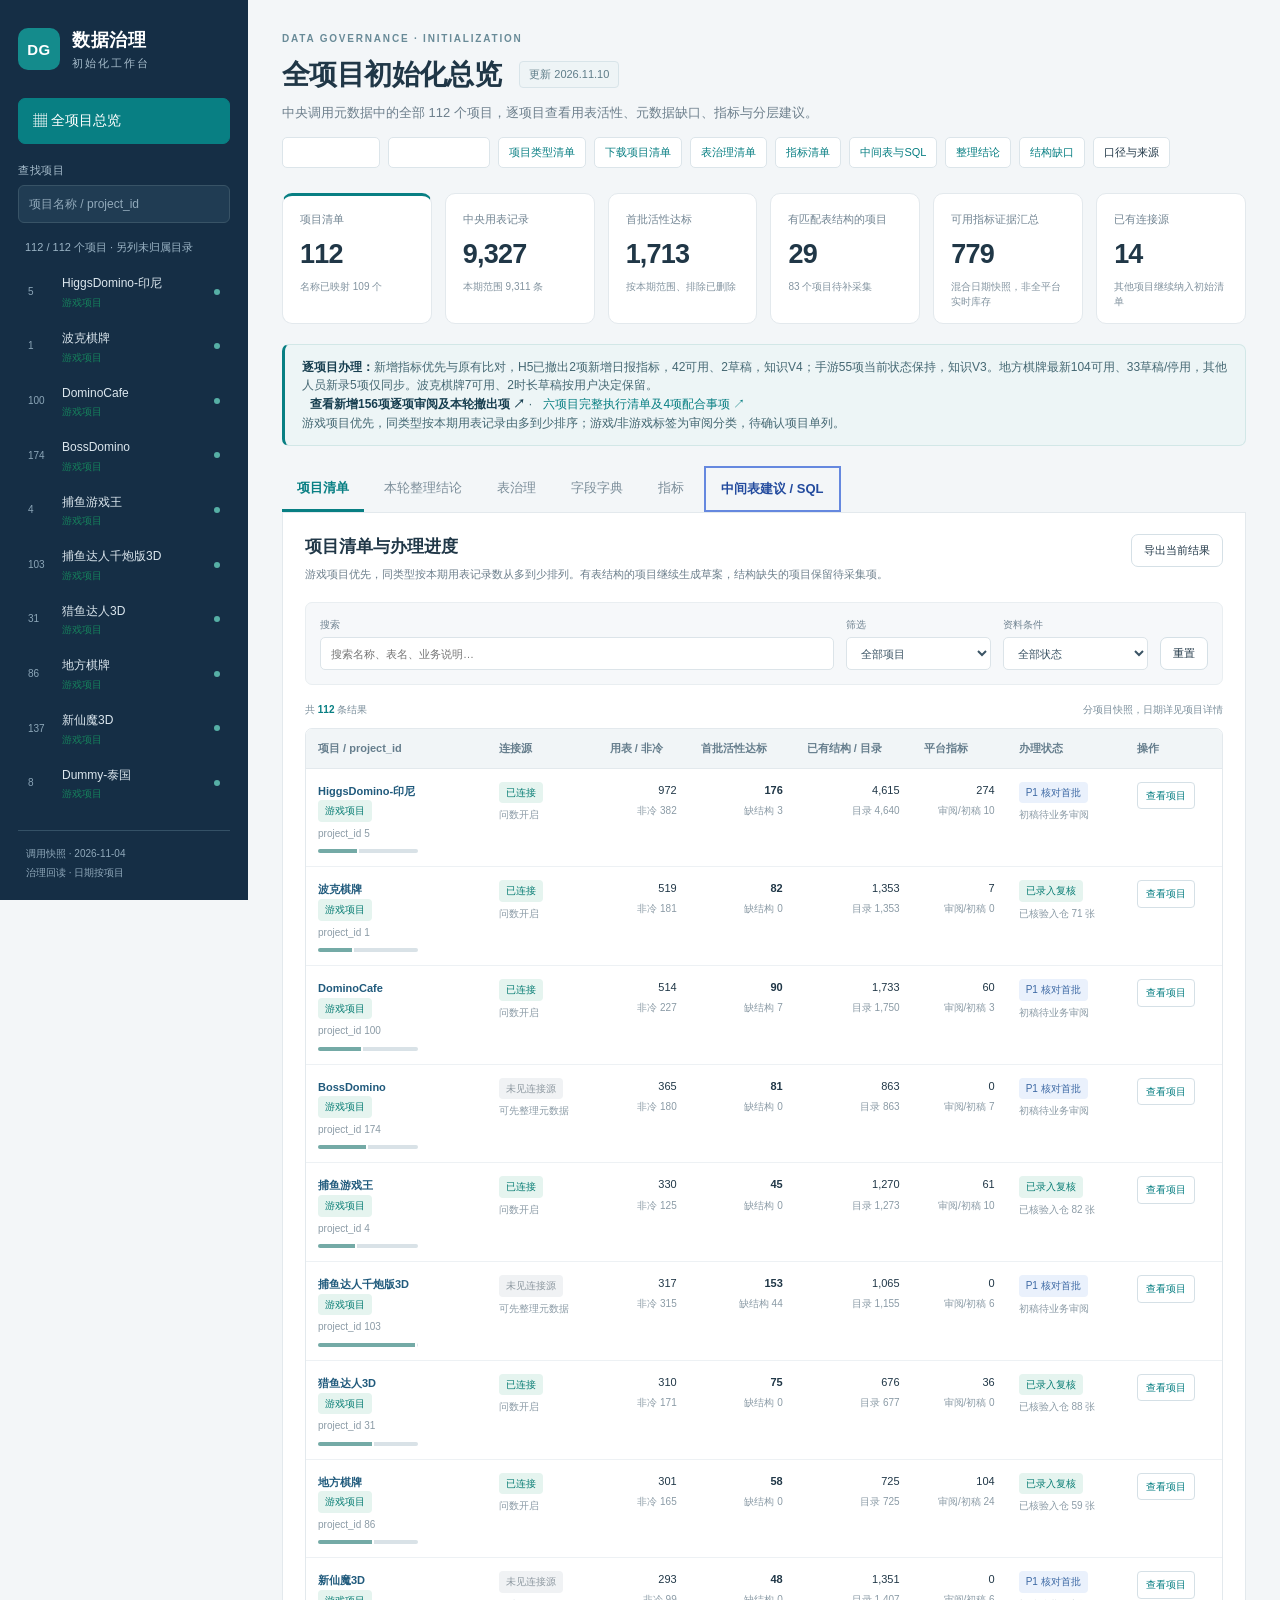
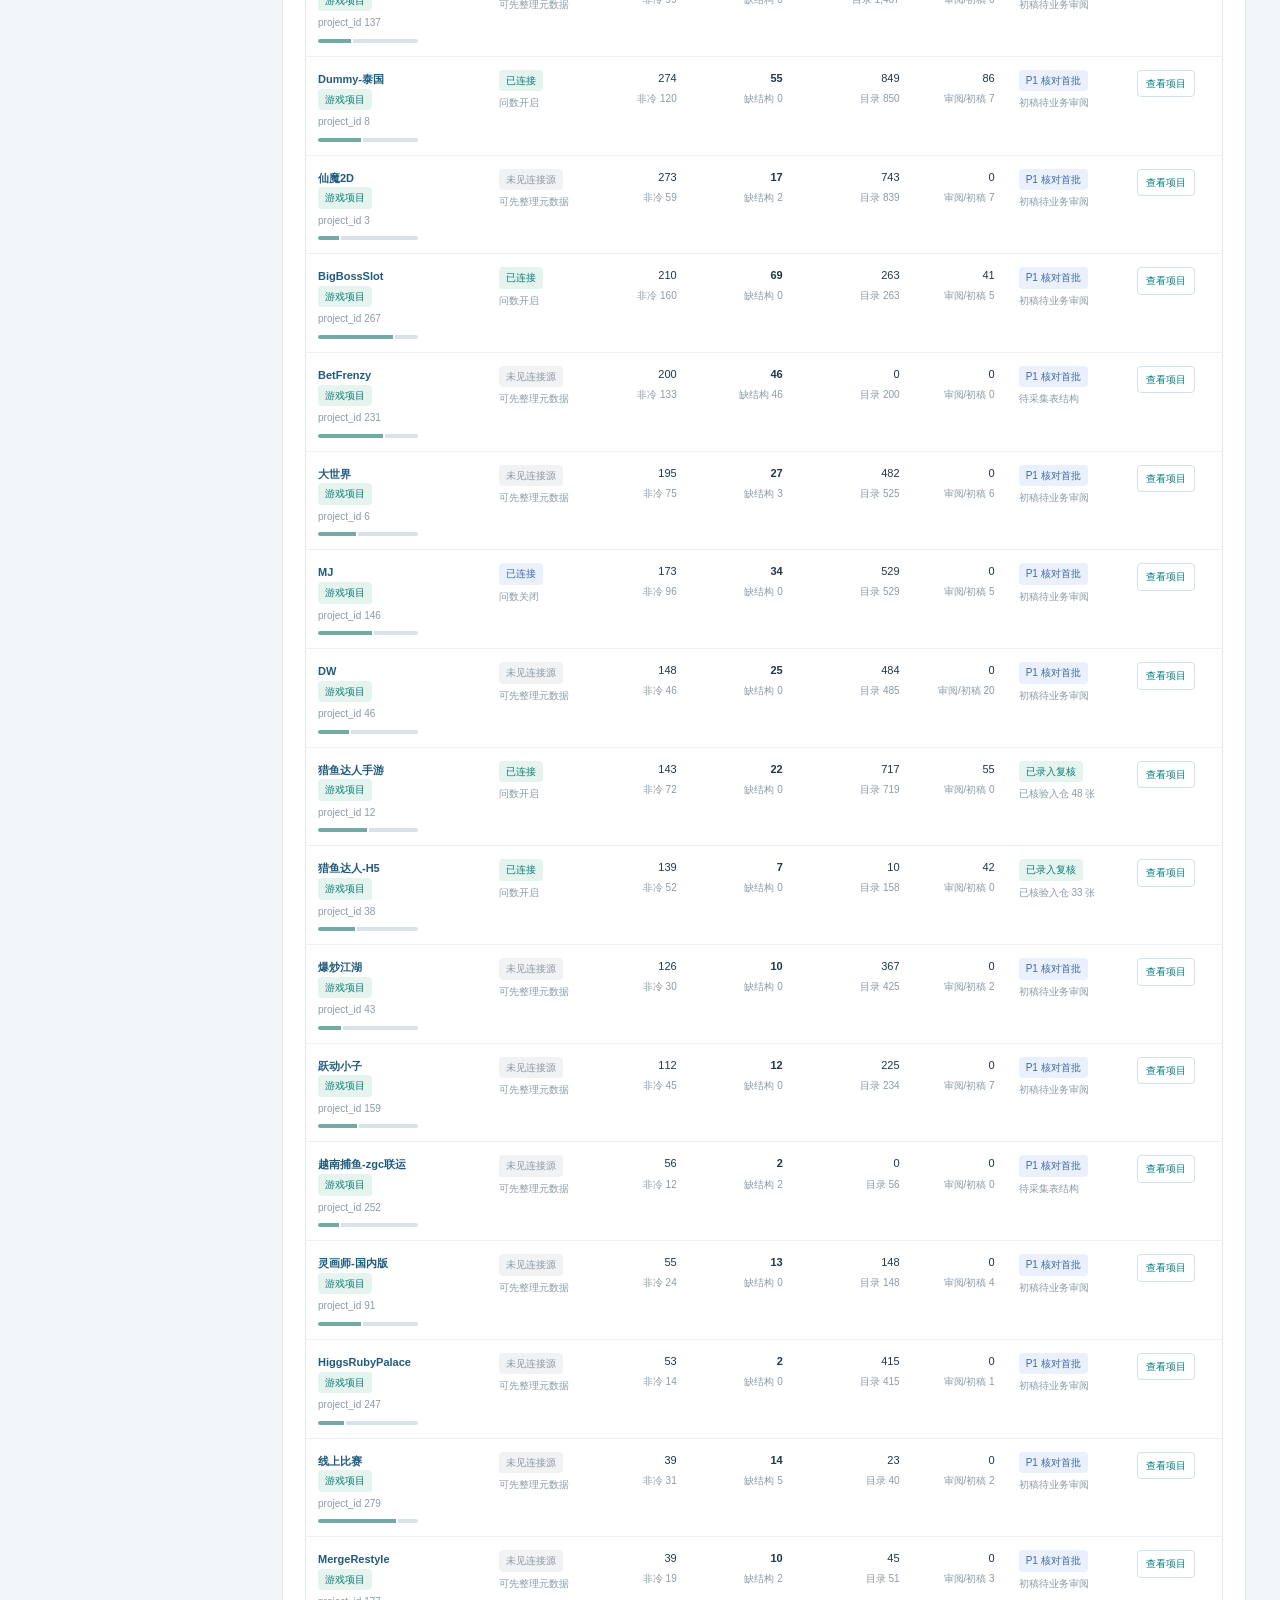
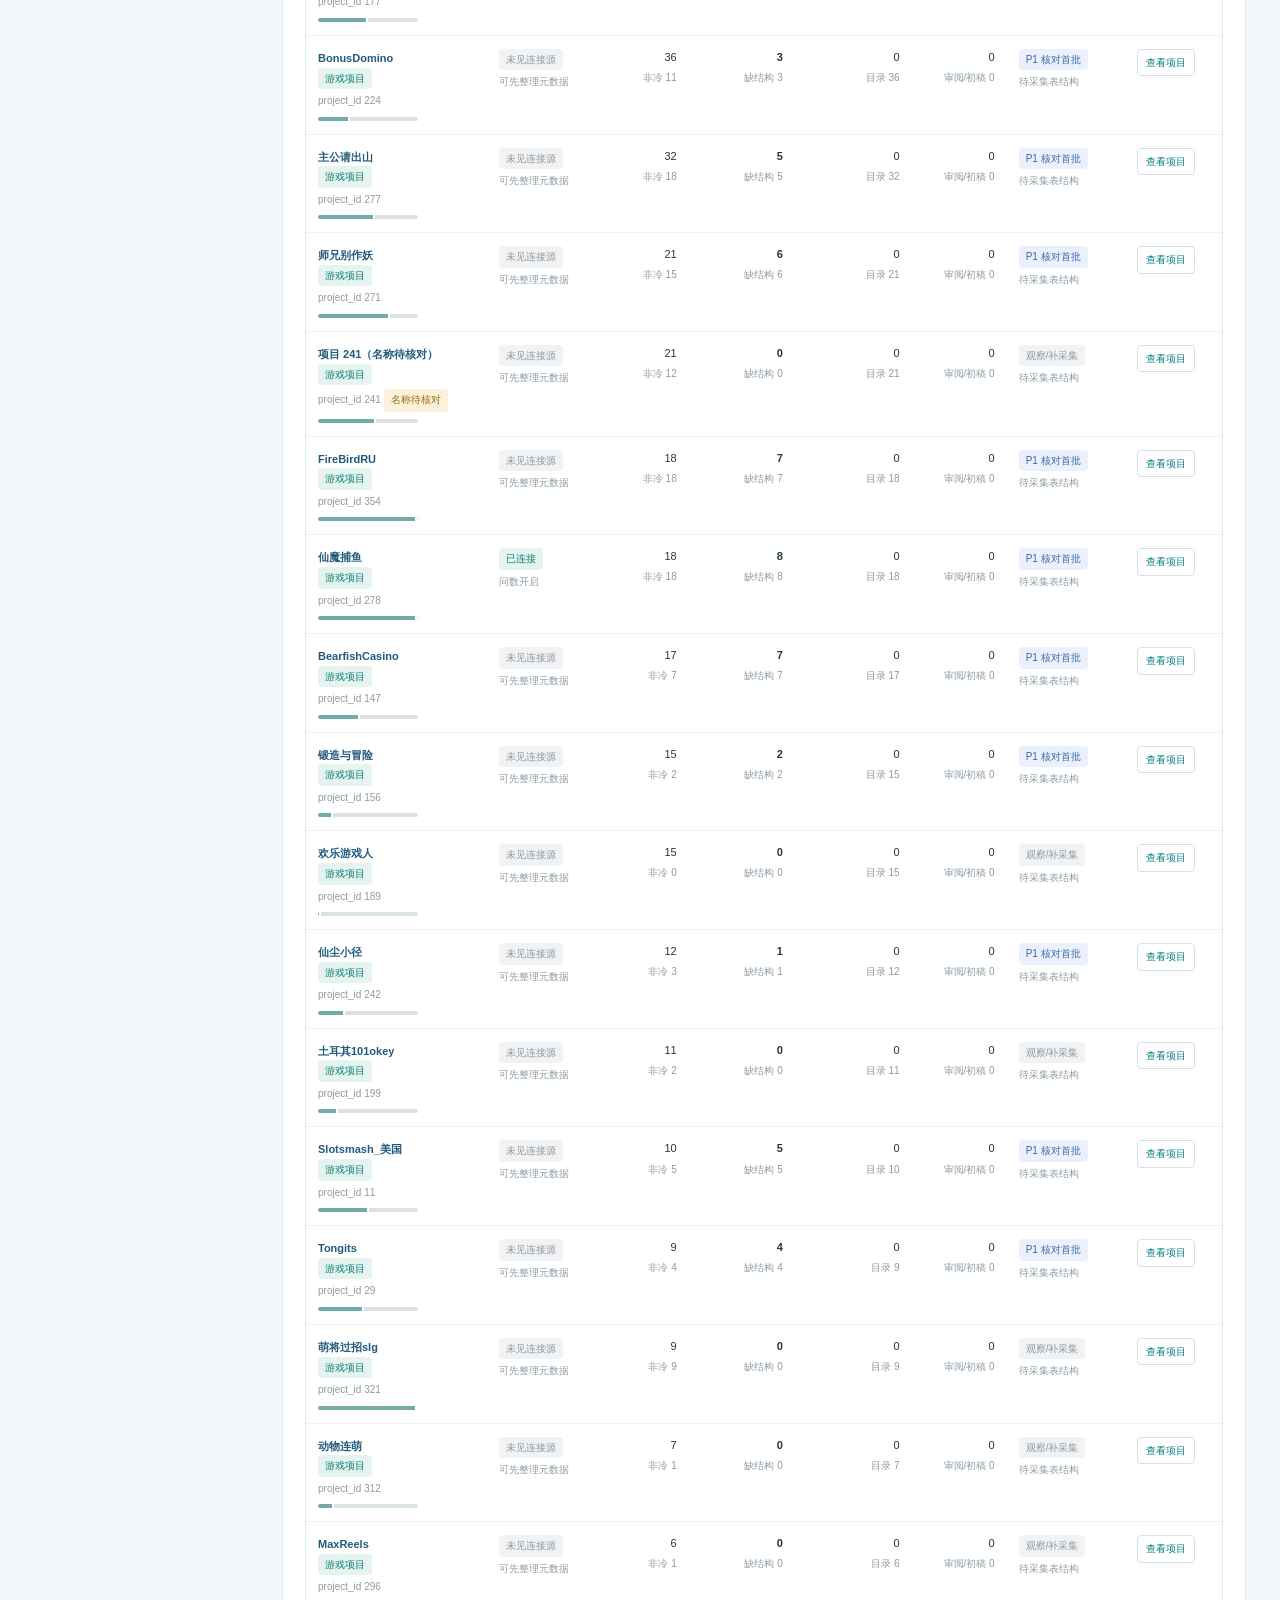
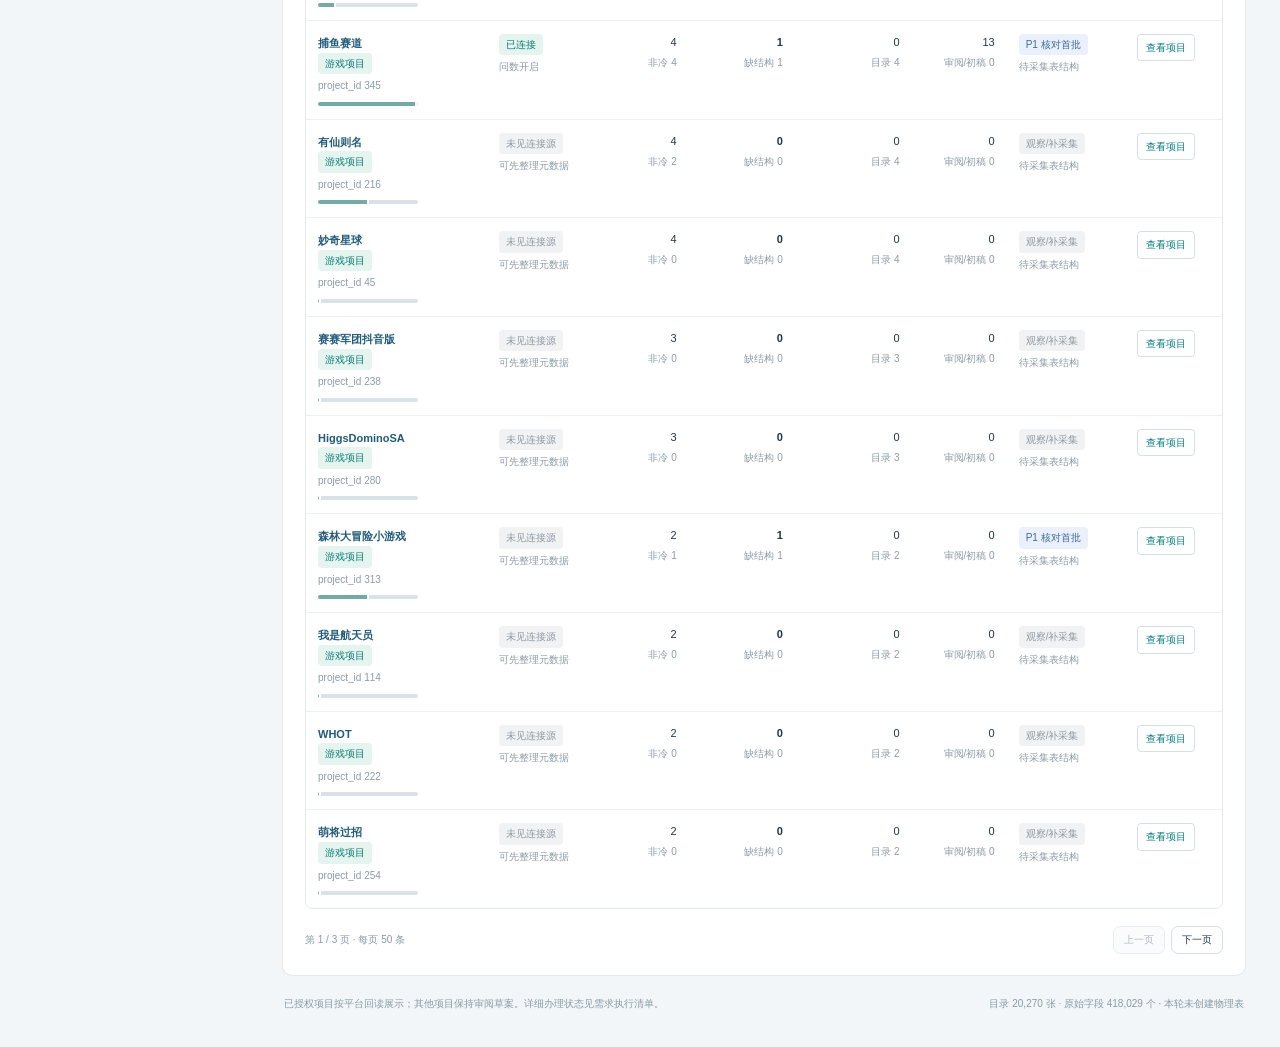
==== commit 9f293d6d: "Update governance checklist, verified project records and game priority views" ====
--- a/index.html
+++ b/index.html
@@ -1,9 +1,9 @@
 <!doctype html><html lang="zh-CN"><head><meta charset="utf-8"><meta name="viewport" content="width=device-width,initial-scale=1"><meta name="description" content="全项目元数据、用表活性、指标与数仓建议初始化审阅工作台"><title>全项目数据治理初始化工作台</title><link rel="stylesheet" href="style.css?v=30fdb344fda5"></head><body>
 <aside><a class="brand" href="#"><span class="brand-icon">DG</span><span>数据治理<span class="brand-sub">初始化工作台</span></span></a><button id="allProjects" class="side-home">▦ 全项目总览</button><label class="side-search">查找项目<input id="projectSearch" placeholder="项目名称 / project_id"></label><div class="side-count" id="sideCount"></div><nav id="projectNav" aria-label="项目清单"></nav><div class="side-footer">调用快照 · 2026-11-04<br>治理回读 · 日期按项目</div></aside>
-<main><header><div class="eyebrow">DATA GOVERNANCE · INITIALIZATION</div><div class="titleline"><h1 id="pageTitle">全项目初始化总览</h1><span class="date-chip">更新 2026.11.09</span></div><p id="pageSubtitle"></p><div class="header-actions"><a class="execution-link" href="执行清单.html">需求执行清单 ↗</a><a href="downloads/项目类型标注及依据.csv">项目类型清单</a><a href="downloads/项目初始化清单.csv" download>下载项目清单</a><a href="downloads/全项目表治理清单.csv" download>表治理清单</a><a href="downloads/全项目指标清单.csv" download>指标清单</a><a href="downloads/中间表建议及SQL.csv" download>中间表与SQL</a><a href="downloads/各项目整理结论与缺口.csv" download>整理结论</a><a href="downloads/首批待采集结构.csv" download>结构缺口</a><button id="methodButton">口径与来源</button></div></header>
+<main><header><div class="eyebrow">DATA GOVERNANCE · INITIALIZATION</div><div class="titleline"><h1 id="pageTitle">全项目初始化总览</h1><span class="date-chip">更新 2026.11.10</span></div><p id="pageSubtitle"></p><div class="header-actions"><a class="execution-link" href="DW调度审阅.html">DW调度审阅 ↗</a><a class="execution-link" href="执行清单.html">需求执行清单 ↗</a><a href="downloads/项目类型标注及依据.csv">项目类型清单</a><a href="downloads/项目初始化清单.csv" download>下载项目清单</a><a href="downloads/全项目表治理清单.csv" download>表治理清单</a><a href="downloads/全项目指标清单.csv" download>指标清单</a><a href="downloads/中间表建议及SQL.csv" download>中间表与SQL</a><a href="downloads/各项目整理结论与缺口.csv" download>整理结论</a><a href="downloads/首批待采集结构.csv" download>结构缺口</a><button id="methodButton">口径与来源</button></div></header>
 <div id="summaryCards" class="cards"></div><div id="projectNotice"></div><div id="projectTasks"></div>
 <div class="section-nav" role="tablist" aria-label="审阅内容"><button role="tab" data-view="projects" id="tabProjects">项目清单</button><button role="tab" data-view="reviews">本轮整理结论</button><button role="tab" data-view="tables">表治理</button><button role="tab" data-view="fields">字段字典</button><button role="tab" data-view="metrics">指标</button><button role="tab" data-view="models">中间表建议 / SQL</button></div>
 <section class="content"><div class="content-top"><div><h2 id="sectionTitle"></h2><p class="small" id="sectionHint"></p></div><button id="exportCurrent">导出当前结果</button></div><div class="filters"><label class="search-label">搜索<input id="search" placeholder="搜索名称、表名、业务说明…"></label><label>筛选<select id="filter"></select></label><label id="secondaryLabel">层级<select id="secondary"></select></label><label id="includeDroppedWrap" class="check"><input type="checkbox" id="includeDropped">包含已删除表</label><button id="resetFilters">重置</button></div><div id="loading" role="status" hidden>正在加载数据…</div><div id="resultMeta" class="result-meta"></div><div class="table-wrap" id="tableWrap"></div><div class="pagination"><span id="pageInfo"></span><div><button id="prevPage">上一页</button><button id="nextPage">下一页</button></div></div></section>
 <footer>已授权项目按平台回读展示；其他项目保持审阅草案。详细办理状态见需求执行清单。<span id="footerCount"></span></footer></main>
 <dialog id="detailDialog"><div class="dialog-head"><div><div class="eyebrow" id="dialogEyebrow"></div><h2 id="dialogTitle"></h2></div><button id="closeDialog" aria-label="关闭详情">×</button></div><div id="dialogBody"></div></dialog>
-<script id="manifest" type="application/json">{"revision":"fcf9d47aee02","stats":{"date":"2026-11-06","activity_date":"2026-11-04","project_count":112,"raw_usage_rows":9327,"raw_first_count":1713,"scope_excluded_usage":16,"scoped_usage_rows":9311,"catalog_tables":20270,"catalog_live_tables":19976,"catalog_columns":418029,"live_columns":403971,"project_table_associations":23461,"first_count":1713,"first_with_schema":1250,"projects_usage_with_schema":29,"connections":14,"available_metrics":779,"review_metrics":121,"models":143,"model_dwd":101,"model_dws":42,"known_registered_review_tables":378,"unassigned_tables":155,"name_missing":["42","169","241"],"alias_changes":47,"other_projects_reviewed":110,"other_projects_with_first_schema":25,"other_projects_without_matching_schema":84,"other_project_metric_sql":96,"other_project_tag_drafts":2601,"other_project_platform_writes":140,"metric_export_refresh_blocked":false,"platform_new_metadata_20261106":141,"platform_new_metrics_20261106":8,"platform_existing_fixes_20261106":3,"legacy_20261105_counts":{"platform_header_total":721,"unexported_header_difference":30,"platform_writes_this_round":102,"platform_new_registrations_this_round":38,"platform_prefix_updates":64,"metric_export_snapshot":691,"metric_ui_new_confirmed":16,"temporary_metric_copy_excluded":1},"platform_new_metrics_20261108":6,"platform_existing_updates_20261108":3,"platform_new_metadata_20261108":0,"platform_new_metrics_20261109":2,"platform_new_metadata_20261109":0,"platform_field_notes_20261109":12,"platform_knowledge_20261109":1,"platform_table_descriptions_20261109":1,"platform_knowledge_updates_20261109":1,"metadata_status_restored_20261109":3,"platform_new_metrics_saved_20261109":11,"platform_boke_new_available":7,"platform_boke_new_drafts":2,"new_added_overlap_retired":2,"added_metric_records_reviewed":156},"projects":[{"id":"5","name":"HiggsDomino-印尼","name_confirmed":true,"short":"Domino","connection":{"apply_enabled":true,"created_at":"2026-07-01 16:58:35","db_count":8,"engine":"adb","insight_enabled":true,"name":"HiggsDomino-印尼","pending_tables":748,"databases":["domino_ads","domino_dwd","domino_dws","domino_ods","xsbs_ads","xsbs_dwd","xsbs_dws","xsbs_ods"]},"table_count":4640,"usage_count":972,"schema_count":4615,"noncold":382,"cold":590,"unknown":3668,"dropped":20,"first_count":176,"first_with_schema":173,"first_schema_missing":3,"q30":28863,"q7":12033,"fields":56680,"field_comment_gaps":9082,"tag_drafts":376,"available_metrics":274,"review_metrics":10,"candidate_metrics":10,"model_dwd":6,"model_dws":2,"model_new":7,"verified_registered_tables":0,"data_file":"data/projects/5.json","initialization":"结构草案已整理，未录入平台","priority":"P1 核对首批","model_dws_reuse":0,"review_stage":"结构草案已整理","review_tags":376,"review_only":true,"project_kind":"game","project_kind_label":"游戏项目","project_category":"游戏产品","project_kind_reason":"依据项目名称映射及其游戏、角色、道具、赛事或充值等业务表名，归入本轮游戏业务优先队列。","project_kind_evidence":["domino_ods.prop_log","domino_ods.comm_game_log","domino_ods.activity_user_game_log","domino_ods.game_biz_map_conf"],"project_kind_confidence":"本轮审阅分类，待业务负责人复核"},{"id":"1","name":"波克棋牌","name_confirmed":true,"short":"波克棋牌","connection":{"name":"波克棋牌","engine":"adb","db_count":5,"databases":["bkqp_ods","bkqp_dwd","bkqp_dws","bkqp_ads","bkqp_an"],"insight_enabled":true,"apply_enabled":false,"observed_at":"2026-11-08平台UI保存及行回读"},"table_count":1353,"usage_count":519,"schema_count":1353,"noncold":181,"cold":338,"unknown":834,"dropped":12,"first_count":82,"first_with_schema":82,"first_schema_missing":0,"q30":10045,"q7":3761,"fields":30226,"field_comment_gaps":1912,"tag_drafts":181,"available_metrics":7,"review_metrics":0,"candidate_metrics":0,"model_dwd":6,"model_dws":2,"model_new":6,"verified_registered_tables":71,"data_file":"data/projects/1.json","initialization":"82张元数据已有回执；9项指标已保存，7可用2时长草稿，知识V2已发布","priority":"已录入复核","model_dws_reuse":0,"review_stage":"82张元数据已有回执；9项指标已保存，7可用2时长草稿，知识V2已发布","review_tags":181,"review_only":false,"project_kind":"game","project_kind_label":"游戏项目","project_category":"游戏产品","project_kind_reason":"依据项目名称映射及其游戏、角色、道具、赛事或充值等业务表名，归入本轮游戏业务优先队列。","project_kind_evidence":["bkqp_ods.fish_game_log","bkqp_ods.tb_game_log","bkqp_ods.fish_open_order","bkqp_dws.dws_fish_game_daily_user_agg"],"project_kind_confidence":"本轮审阅分类，待业务负责人复核","upload_summary":{"tables":82,"metrics":7,"verified":"2026-11-09","an_layer_pending":11,"drafts":2,"knowledge":1,"knowledge_latest_version":"V2","merged_drafts":0,"deferred_metrics":0,"metric_verified":"2026-11-09","table_verified":"2026-11-06"},"scope_note":"波克棋牌（ID1）五库连接、问数与当前账号入口已恢复。82张元数据有回执：71张标准层、11张AN层级待确认；9项指标已保存，7项可用、2项时长草稿按用户决定等待补齐。1篇知识V2已发布。指标字段与SQL原生导出核验通过，单日聚合可执行；这不代表运营数值已全部验收。","followup_date":"2026-11-09","metric_drafts":2,"metric_overlap_review_url":"新增指标重合审阅.html"},{"id":"100","name":"DominoCafe","name_confirmed":true,"short":"DominoCafe","connection":{"apply_enabled":true,"created_at":"2026-08-03 17:16:48","db_count":5,"engine":"starrocks","insight_enabled":true,"name":"DominoCafe","pending_tables":1542,"databases":["ludocafe_ads","ludocafe_an","ludocafe_dwd","ludocafe_dws","ludocafe_ods"]},"table_count":1750,"usage_count":514,"schema_count":1733,"noncold":227,"cold":287,"unknown":1236,"dropped":31,"first_count":90,"first_with_schema":83,"first_schema_missing":7,"q30":8828,"q7":2423,"fields":29695,"field_comment_gaps":1145,"tag_drafts":212,"available_metrics":60,"review_metrics":3,"candidate_metrics":3,"model_dwd":5,"model_dws":2,"model_new":4,"verified_registered_tables":0,"data_file":"data/projects/100.json","initialization":"结构草案已整理，未录入平台","priority":"P1 核对首批","model_dws_reuse":0,"review_stage":"结构草案已整理","review_tags":212,"review_only":true,"project_kind":"game","project_kind_label":"游戏项目","project_category":"游戏产品","project_kind_reason":"依据项目名称映射及其游戏、角色、道具、赛事或充值等业务表名，归入本轮游戏业务优先队列。","project_kind_evidence":["ludocafe_ods.zeusslot_game_log","ludocafe_ods.slot_bonus_log","ludocafe_ods.slot_player_floor_log","ludocafe_ods.games"],"project_kind_confidence":"本轮审阅分类，待业务负责人复核"},{"id":"174","name":"BossDomino","name_confirmed":true,"short":"BossDomino","connection":null,"table_count":863,"usage_count":365,"schema_count":863,"noncold":180,"cold":185,"unknown":498,"dropped":1,"first_count":81,"first_with_schema":81,"first_schema_missing":0,"q30":9003,"q7":2568,"fields":14470,"field_comment_gaps":962,"tag_drafts":180,"available_metrics":0,"review_metrics":7,"candidate_metrics":7,"model_dwd":6,"model_dws":2,"model_new":7,"verified_registered_tables":0,"data_file":"data/projects/174.json","initialization":"结构草案已整理，未录入平台","priority":"P1 核对首批","model_dws_reuse":0,"review_stage":"结构草案已整理","review_tags":180,"review_only":true,"project_kind":"game","project_kind_label":"游戏项目","project_category":"游戏产品","project_kind_reason":"依据项目名称映射及其游戏、角色、道具、赛事或充值等业务表名，归入本轮游戏业务优先队列。","project_kind_evidence":["boss_domino_ods.user_slot_game_log_realtime","boss_domino_ods.infull_order","boss_domino_ods.games","boss_domino_an.slotbuff_rep_di"],"project_kind_confidence":"本轮审阅分类，待业务负责人复核"},{"id":"4","name":"捕鱼游戏王","name_confirmed":true,"short":"捕鱼游戏王","connection":{"apply_enabled":true,"created_at":"2026-07-01 18:14:35","db_count":4,"engine":"adb","insight_enabled":true,"name":"捕鱼游戏王","pending_tables":846,"databases":["byqph5_ads","byqph5_dwd","byqph5_dws","byqph5_ods"]},"table_count":1273,"usage_count":330,"schema_count":1270,"noncold":125,"cold":205,"unknown":943,"dropped":29,"first_count":45,"first_with_schema":45,"first_schema_missing":0,"q30":1754,"q7":416,"fields":28945,"field_comment_gaps":315,"tag_drafts":125,"available_metrics":61,"review_metrics":10,"candidate_metrics":0,"model_dwd":5,"model_dws":2,"model_new":7,"verified_registered_tables":82,"data_file":"data/projects/4.json","initialization":"原9表已分流；REP按用户要求保留缺口，7张非首批暂缓","priority":"已录入复核","model_dws_reuse":0,"upload_summary":{"review_tables":91,"tables":82,"pending_tables":9,"project_assets":104,"metrics":61,"available_metrics":61,"verified":"2026-11-09","first_batch_pending_tables":2,"non_first_batch_deferred_tables":7,"drafts":0,"metric_verified":"2026-11-09"},"scope_note":"原审阅91张中82张已登记，原9张未登记表按最新快照分流：2张REP报表达到首批门槛但未绑定，7张因7天0次或30天不超过4次暂不进入首批。当前104项资产和61项可用指标仍沿用原登记快照，未将盘点数量冒充本次补录。 本期首批45张中33张有逐表入仓回执；现有四库内另10张缺回执，需逐表核对是否已录及标签说明；另外2张REP按用户决定保留。","legacy_url":"https://jiyunfei150-del.github.io/project-table-activity/fish-king/","review_stage":"原9表已分流；REP按用户要求保留缺口，7张非首批暂缓","review_tags":0,"review_only":true,"project_kind":"game","project_kind_label":"游戏项目","project_category":"游戏产品","project_kind_reason":"依据项目名称映射及其游戏、角色、道具、赛事或充值等业务表名，归入本轮游戏业务优先队列。","project_kind_evidence":["byqph5_rep.buyu_total_report_normal","byqph5_ods.fish_game_log","byqph5_ods.fish_money_log","byqph5_ods.pook_infull"],"project_kind_confidence":"本轮审阅分类，待业务负责人复核","pending_first_batch_tables":2,"policy_deferred_tables":7,"followup_date":"2026-11-09","metric_drafts":0,"metric_overlap_review_url":"新增指标重合审阅.html"},{"id":"103","name":"捕鱼达人千炮版3D","name_confirmed":true,"short":"捕鱼达人千炮版3D","connection":null,"table_count":1155,"usage_count":317,"schema_count":1065,"noncold":315,"cold":2,"unknown":838,"dropped":5,"first_count":153,"first_with_schema":109,"first_schema_missing":44,"q30":51797,"q7":28933,"fields":20184,"field_comment_gaps":582,"tag_drafts":227,"available_metrics":0,"review_metrics":6,"candidate_metrics":6,"model_dwd":4,"model_dws":2,"model_new":6,"verified_registered_tables":0,"data_file":"data/projects/103.json","initialization":"结构草案已整理，未录入平台","priority":"P1 核对首批","model_dws_reuse":0,"review_stage":"结构草案已整理","review_tags":227,"review_only":true,"project_kind":"game","project_kind_label":"游戏项目","project_category":"游戏产品","project_kind_reason":"依据项目名称映射及其游戏、角色、道具、赛事或充值等业务表名，归入本轮游戏业务优先队列。","project_kind_evidence":["byqp_ods.prop_send_log","byqp_ods.game_money_log","byqp_ods.buyu_rank_msg","byqp_ods.buyu_rank_msg_hi"],"project_kind_confidence":"本轮审阅分类，待业务负责人复核"},{"id":"31","name":"猎鱼达人3D","name_confirmed":true,"short":"猎鱼达人3D","connection":{"apply_enabled":true,"created_at":"2026-05-13 11:56:08","db_count":4,"engine":"starrocks","insight_enabled":true,"name":"猎鱼达人3D","pending_tables":428,"databases":["lydr3d_ads","lydr3d_dwd","lydr3d_dws","lydr3d_ods"]},"table_count":677,"usage_count":310,"schema_count":676,"noncold":171,"cold":139,"unknown":367,"dropped":0,"first_count":75,"first_with_schema":75,"first_schema_missing":0,"q30":4926,"q7":1907,"fields":11826,"field_comment_gaps":745,"tag_drafts":170,"available_metrics":36,"review_metrics":0,"candidate_metrics":10,"model_dwd":5,"model_dws":2,"model_new":5,"verified_registered_tables":88,"data_file":"data/projects/31.json","initialization":"修复2张被状态筛选隐藏的正式表，已打标共88张；AN按用户决定保留缺口","priority":"已录入复核","model_dws_reuse":0,"review_stage":"修复2张被状态筛选隐藏的正式表，已打标共88张；AN按用户决定保留缺口","review_tags":170,"review_only":false,"metric_drafts":0,"upload_summary":{"tables":88,"metrics":36,"drafts":0,"verified":"2026-11-09","new_metadata":42,"metadata_status_restored":2,"metric_verified":"2026-11-09","table_verified":"2026-11-09"},"scope_note":"本次修复2张原已治理但被暂不纳入状态隐藏的正式表；标签与说明沿用原值。当前已打标88张，原首批75张中已覆盖73张，其余2张位于AN库，按用户决定保留缺口。指标数沿用原生导出快照，未以本次元数据状态修复冒充新增指标。","project_kind":"game","project_kind_label":"游戏项目","project_category":"游戏产品","project_kind_reason":"依据项目名称映射及其游戏、角色、道具、赛事或充值等业务表名，归入本轮游戏业务优先队列。","project_kind_evidence":["lydr3d_ods.fish_game_log","lydr3d_ods.fish_boke_point_log","lydr3d_ods.game_event_log","lydr3d_ods.fish_money_log"],"project_kind_confidence":"本轮审阅分类，待业务负责人复核","followup_date":"2026-11-09","metric_overlap_review_url":"新增指标重合审阅.html"},{"id":"86","name":"地方棋牌","name_confirmed":true,"short":"地方棋牌","connection":{"apply_enabled":false,"created_at":"2026-11-04 18:35:01","db_count":8,"engine":"adb","insight_enabled":true,"name":"地方棋牌","pending_tables":584,"databases":["friend_ads","friend_dwd","friend_dws","friend_ods","gold_ads","gold_dwd","gold_dws","gold_ods"],"observed_at":"2026-11-05 16:03后页面核对；连接配置由用户侧变更，本次未修改"},"table_count":725,"usage_count":301,"schema_count":725,"noncold":165,"cold":136,"unknown":424,"dropped":8,"first_count":58,"first_with_schema":58,"first_schema_missing":0,"q30":19522,"q7":8954,"fields":11886,"field_comment_gaps":933,"tag_drafts":165,"available_metrics":104,"review_metrics":24,"candidate_metrics":0,"model_dwd":10,"model_dws":2,"model_new":12,"verified_registered_tables":59,"data_file":"data/projects/86.json","initialization":"59张元数据；104可用、33草稿/停用；同事新增5项只同步","priority":"已录入复核","model_dws_reuse":2,"upload_summary":{"tables":59,"metrics":104,"drafts":33,"verified":"2026-11-09","new_metrics_this_batch":6,"existing_updated_this_batch":3,"knowledge_verified":3,"knowledge_verified_date":"2026-11-09","field_notes_updated_20261109":3,"merged_drafts":32,"other_offline":1,"metric_verified":"2026-11-09","table_verified":"2026-11-06"},"scope_note":"2026-11-09原生导出：104项可用、33项草稿/停用（32项原合并草稿，另1项由同事停用）。同事新增2项已同步保留；本轮未修改其定义或SQL。剩余37条标准定义中：12条沿用既有核心指标，1条求签钻石在已核对38天日粒度窗口复用；21条行为定义已收敛为6个核心候选，待可靠绑定好友房来源；3条冷来源比赛奖励不入首批。事件知识V2已发布。指标库存已刷新至2026-11-09；其他人员维护项不计本轮新增。 本轮原生库存为137项，新增5项其他人员维护的活跃分群/在线指标只同步展示；我新增130项（含此前草稿）与非我维护的7项逐项比对，未直接替换。32项既有合并草稿及1项同事停用保持。 本期首批58张中56张有逐表入仓回执；friend_ods.card_donate_log、friend_dwd.dwd_user_info_di两张仍缺回执，需核对，不直接判为未录入。","legacy_url":"https://jiyunfei150-del.github.io/local-chess-governance-v2/","review_stage":"59张元数据；104可用、33草稿/停用；同事新增5项只同步","review_tags":0,"review_only":false,"metric_drafts":33,"project_kind":"game","project_kind_label":"游戏项目","project_category":"游戏产品","project_kind_reason":"依据项目名称映射及其游戏、角色、道具、赛事或充值等业务表名，归入本轮游戏业务优先队列。","project_kind_evidence":["gold_ods.games","gold_ods.comm_game_log","friend_ods.comm_game_log","friend_ods.friend_game_log"],"project_kind_confidence":"本轮审阅分类，待业务负责人复核","followup_date":"2026-11-09","behavior_plan_url":"地方棋牌行为指标收敛.html","metric_overlap_review_url":"新增指标重合审阅.html"},{"id":"137","name":"新仙魔3D","name_confirmed":true,"short":"新仙魔3D","connection":null,"table_count":1407,"usage_count":293,"schema_count":1351,"noncold":99,"cold":194,"unknown":1114,"dropped":24,"first_count":48,"first_with_schema":48,"first_schema_missing":0,"q30":5059,"q7":1170,"fields":16289,"field_comment_gaps":1191,"tag_drafts":98,"available_metrics":0,"review_metrics":6,"candidate_metrics":6,"model_dwd":5,"model_dws":2,"model_new":7,"verified_registered_tables":0,"data_file":"data/projects/137.json","initialization":"结构草案已整理，未录入平台","priority":"P1 核对首批","model_dws_reuse":0,"review_stage":"结构草案已整理","review_tags":98,"review_only":true,"project_kind":"game","project_kind_label":"游戏项目","project_category":"游戏产品","project_kind_reason":"依据项目名称映射及其游戏、角色、道具、赛事或充值等业务表名，归入本轮游戏业务优先队列。","project_kind_evidence":["xianmo_ods_rt.fish_shot_info_log","xianmo_ai.user_infull_detail","xianmo_ai.dwd_user_game_score_di","xianmo_ai.dwd_user_infull_info_di"],"project_kind_confidence":"本轮审阅分类，待业务负责人复核"},{"id":"8","name":"Dummy-泰国","name_confirmed":true,"short":"Dummy-泰国","connection":{"apply_enabled":true,"created_at":"2026-06-22 14:37:31","db_count":4,"engine":"adb","insight_enabled":true,"name":"Dummy-泰国","pending_tables":774,"databases":["dummy_ads","dummy_an","dummy_dwd","dummy_ods"]},"table_count":850,"usage_count":274,"schema_count":849,"noncold":120,"cold":154,"unknown":576,"dropped":0,"first_count":55,"first_with_schema":55,"first_schema_missing":0,"q30":12110,"q7":3813,"fields":15099,"field_comment_gaps":391,"tag_drafts":120,"available_metrics":86,"review_metrics":7,"candidate_metrics":7,"model_dwd":6,"model_dws":2,"model_new":7,"verified_registered_tables":0,"data_file":"data/projects/8.json","initialization":"结构草案已整理，未录入平台","priority":"P1 核对首批","model_dws_reuse":0,"review_stage":"结构草案已整理","review_tags":120,"review_only":true,"project_kind":"game","project_kind_label":"游戏项目","project_category":"游戏产品","project_kind_reason":"依据项目名称映射及其游戏、角色、道具、赛事或充值等业务表名，归入本轮游戏业务优先队列。","project_kind_evidence":["dummy_ods.infull_order","dummy_ods.games","dummy_ods.user_slot_game_log_realtime","dummy_ods_rt.infull_order_log"],"project_kind_confidence":"本轮审阅分类，待业务负责人复核"},{"id":"3","name":"仙魔2D","name_confirmed":true,"short":"仙魔2D","connection":null,"table_count":839,"usage_count":273,"schema_count":743,"noncold":59,"cold":214,"unknown":566,"dropped":0,"first_count":17,"first_with_schema":15,"first_schema_missing":2,"q30":495,"q7":201,"fields":19381,"field_comment_gaps":527,"tag_drafts":47,"available_metrics":0,"review_metrics":7,"candidate_metrics":7,"model_dwd":4,"model_dws":2,"model_new":6,"verified_registered_tables":0,"data_file":"data/projects/3.json","initialization":"结构草案已整理，未录入平台","priority":"P1 核对首批","model_dws_reuse":0,"review_stage":"结构草案已整理","review_tags":47,"review_only":true,"project_kind":"game","project_kind_label":"游戏项目","project_category":"游戏产品","project_kind_reason":"依据项目名称映射及其游戏、角色、道具、赛事或充值等业务表名，归入本轮游戏业务优先队列。","project_kind_evidence":["bkby_ods.fish_money_log","bkby_ods.fish_activity_log","bkby_ods.fish_coupon_exchange_order","bkby_dwd.dwd_user_game_score_di"],"project_kind_confidence":"本轮审阅分类，待业务负责人复核"},{"id":"267","name":"BigBossSlot","name_confirmed":true,"short":"BigBossSlot","connection":{"apply_enabled":true,"created_at":"2026-06-17 10:24:14","db_count":4,"engine":"starrocks","insight_enabled":true,"name":"BigBossSlot","pending_tables":204,"databases":["bbs_ads","bbs_dwd","bbs_dws","bbs_ods"]},"table_count":263,"usage_count":210,"schema_count":263,"noncold":160,"cold":50,"unknown":53,"dropped":5,"first_count":69,"first_with_schema":69,"first_schema_missing":0,"q30":16246,"q7":5124,"fields":4862,"field_comment_gaps":48,"tag_drafts":160,"available_metrics":41,"review_metrics":5,"candidate_metrics":5,"model_dwd":6,"model_dws":2,"model_new":3,"verified_registered_tables":0,"data_file":"data/projects/267.json","initialization":"结构草案已整理，未录入平台","priority":"P1 核对首批","model_dws_reuse":0,"review_stage":"结构草案已整理","review_tags":160,"review_only":true,"project_kind":"game","project_kind_label":"游戏项目","project_category":"游戏产品","project_kind_reason":"依据项目名称映射及其游戏、角色、道具、赛事或充值等业务表名，归入本轮游戏业务优先队列。","project_kind_evidence":["bbs_ods.user_slot_game_log","bbs_ods.user_prop_log","bbs_ods.infull_order","bbs_ods.user_slot_login_log"],"project_kind_confidence":"本轮审阅分类，待业务负责人复核"},{"id":"231","name":"BetFrenzy","name_confirmed":true,"short":"BetFrenzy","connection":null,"table_count":200,"usage_count":200,"schema_count":0,"noncold":133,"cold":67,"unknown":0,"dropped":0,"first_count":46,"first_with_schema":0,"first_schema_missing":46,"q30":4576,"q7":805,"fields":0,"field_comment_gaps":0,"tag_drafts":0,"available_metrics":0,"review_metrics":0,"candidate_metrics":0,"model_dwd":0,"model_dws":0,"model_new":0,"verified_registered_tables":0,"data_file":"data/projects/231.json","initialization":"缺结构待采集，未录入平台","priority":"P1 核对首批","model_dws_reuse":0,"review_stage":"缺结构待采集","review_tags":0,"review_only":true,"project_kind":"game","project_kind_label":"游戏项目","project_category":"游戏产品","project_kind_reason":"依据项目名称映射及其游戏、角色、道具、赛事或充值等业务表名，归入本轮游戏业务优先队列。","project_kind_evidence":["ynh5_ods.fish_money_log","ynh5_ods.fish_game_log","ynh5_ods.prop_send_log","ynh5_ods.smg_zeus_game_log"],"project_kind_confidence":"本轮审阅分类，待业务负责人复核"},{"id":"6","name":"大世界","name_confirmed":true,"short":"大世界","connection":null,"table_count":525,"usage_count":195,"schema_count":482,"noncold":75,"cold":120,"unknown":330,"dropped":0,"first_count":27,"first_with_schema":24,"first_schema_missing":3,"q30":4039,"q7":1578,"fields":6127,"field_comment_gaps":1263,"tag_drafts":57,"available_metrics":0,"review_metrics":6,"candidate_metrics":6,"model_dwd":5,"model_dws":2,"model_new":7,"verified_registered_tables":0,"data_file":"data/projects/6.json","initialization":"结构草案已整理，未录入平台","priority":"P1 核对首批","model_dws_reuse":0,"review_stage":"结构草案已整理","review_tags":57,"review_only":true,"project_kind":"game","project_kind_label":"游戏项目","project_category":"游戏产品","project_kind_reason":"依据项目名称映射及其游戏、角色、道具、赛事或充值等业务表名，归入本轮游戏业务优先队列。","project_kind_evidence":["bydsj_ods_rt.fish_open_order","bydsj_ods_rt.fish_boss_ex_log","bydsj_ods_rt.fish_coupon_exchange_order","bydsj_ods.fish_open_order"],"project_kind_confidence":"本轮审阅分类，待业务负责人复核"},{"id":"146","name":"MJ","name_confirmed":true,"short":"MJ","connection":{"apply_enabled":false,"created_at":"2026-08-11 15:53:39","db_count":4,"engine":"starrocks","insight_enabled":false,"name":"MJ","pending_tables":491,"databases":["hsmj_ads","hsmj_dwd","hsmj_dws","hsmj_ods"]},"table_count":529,"usage_count":173,"schema_count":529,"noncold":96,"cold":77,"unknown":356,"dropped":20,"first_count":34,"first_with_schema":34,"first_schema_missing":0,"q30":2281,"q7":618,"fields":9696,"field_comment_gaps":338,"tag_drafts":96,"available_metrics":0,"review_metrics":5,"candidate_metrics":5,"model_dwd":4,"model_dws":2,"model_new":6,"verified_registered_tables":0,"data_file":"data/projects/146.json","initialization":"结构草案已整理，未录入平台","priority":"P1 核对首批","model_dws_reuse":0,"review_stage":"结构草案已整理","review_tags":96,"review_only":true,"project_kind":"game","project_kind_label":"游戏项目","project_category":"游戏产品","project_kind_reason":"依据项目名称映射及其游戏、角色、道具、赛事或充值等业务表名，归入本轮游戏业务优先队列。","project_kind_evidence":["hsmj_ods.slot_main_log","hsmj_dws.dws_user_game_total_di","hsmj_ods.games","hsmj_ads.games_config"],"project_kind_confidence":"本轮审阅分类，待业务负责人复核"},{"id":"46","name":"DW","name_confirmed":true,"short":"DW","connection":null,"table_count":485,"usage_count":148,"schema_count":484,"noncold":47,"cold":101,"unknown":337,"dropped":109,"first_count":25,"first_with_schema":25,"first_schema_missing":0,"q30":1439,"q7":385,"fields":8915,"field_comment_gaps":833,"tag_drafts":46,"available_metrics":0,"review_metrics":5,"candidate_metrics":5,"model_dwd":3,"model_dws":2,"model_new":4,"verified_registered_tables":0,"data_file":"data/projects/46.json","initialization":"结构草案已整理，未录入平台","priority":"P1 核对首批","model_dws_reuse":0,"review_stage":"结构草案已整理","review_tags":46,"review_only":true,"project_kind":"game","project_kind_label":"游戏项目","project_category":"游戏产品","project_kind_reason":"依据项目名称映射及其游戏、角色、道具、赛事或充值等业务表名，归入本轮游戏业务优先队列。","project_kind_evidence":["haoshen_ods.slot_main_log","haoshen_ads.total_game_report","haoshen_dwd.dwd_slot_main_log_di","haoshen_ods.games"],"project_kind_confidence":"本轮审阅分类，待业务负责人复核"},{"id":"12","name":"猎鱼达人手游","name_confirmed":true,"short":"猎鱼达人手游","connection":{"apply_enabled":true,"created_at":"2026-06-17 10:16:17","db_count":4,"engine":"starrocks","insight_enabled":true,"name":"猎鱼达人手游","pending_tables":427,"databases":["byhls_ads","byhls_dwd","byhls_dws","byhls_ods"]},"table_count":719,"usage_count":143,"schema_count":717,"noncold":72,"cold":71,"unknown":576,"dropped":10,"first_count":22,"first_with_schema":22,"first_schema_missing":0,"q30":1892,"q7":302,"fields":16409,"field_comment_gaps":439,"tag_drafts":70,"available_metrics":55,"review_metrics":0,"candidate_metrics":6,"model_dwd":4,"model_dws":2,"model_new":6,"verified_registered_tables":48,"data_file":"data/projects/12.json","initialization":"48张已打标、55项可用；原有状态保持，知识V3已同步","priority":"已录入复核","model_dws_reuse":0,"review_stage":"48张已打标、55项可用；原有状态保持，知识V3已同步","review_tags":70,"review_only":false,"metric_drafts":0,"upload_summary":{"tables":48,"metrics":55,"drafts":0,"verified":"2026-11-09","new_metadata":9,"metadata_status_restored":1,"metric_verified":"2026-11-09","table_verified":"2026-11-09","merged_drafts":0,"metric_assets":55,"knowledge":1,"knowledge_latest_version":"V3","knowledge_total":2},"scope_note":"2026-11-09最新原生库存：55项可用，原有游戏人数在本轮前已恢复可用，本轮保持所有原有指标状态。我新增的人均游戏时长没有同口径旧项，保留；运营日报活跃用户数实际位于H5。48张元数据及前轮3项表名修正保留，核心知识V3同步原有优先原则。生产查询卡片与最终文字矛盾仍待处理；AN范围按用户决定不扩展。","project_kind":"game","project_kind_label":"游戏项目","project_category":"游戏产品","project_kind_reason":"依据项目名称映射及其游戏、角色、道具、赛事或充值等业务表名，归入本轮游戏业务优先队列。","project_kind_evidence":["byhls_ods.buyu_users","byhls_ods.view_infull_order","byhls_ods.fish_info_log","byhls_ods.game_money_log"],"project_kind_confidence":"本轮审阅分类，待业务负责人复核","followup_date":"2026-11-09","metric_overlap_review_url":"新增指标重合审阅.html"},{"id":"38","name":"猎鱼达人-H5","name_confirmed":true,"short":"猎鱼达人-H5","connection":{"apply_enabled":true,"created_at":"2026-08-31 11:02:51","db_count":4,"engine":"adb","insight_enabled":true,"name":"猎鱼达人-H5","pending_tables":698,"databases":["lydrh5_ads","lydrh5_dwd","lydrh5_dws","lydrh5_ods"]},"table_count":158,"usage_count":139,"schema_count":10,"noncold":52,"cold":87,"unknown":0,"dropped":0,"first_count":7,"first_with_schema":7,"first_schema_missing":0,"q30":359,"q7":46,"fields":0,"field_comment_gaps":0,"tag_drafts":0,"available_metrics":42,"review_metrics":0,"candidate_metrics":0,"model_dwd":0,"model_dws":0,"model_new":0,"verified_registered_tables":33,"data_file":"data/projects/38.json","initialization":"42项可用、2项新增重合草稿；原有40项保持，知识V4已发布","priority":"已录入复核","model_dws_reuse":0,"review_stage":"42项可用、2项新增重合草稿；原有40项保持，知识V4已发布","review_tags":0,"review_only":false,"metric_drafts":2,"upload_summary":{"tables":33,"metrics":42,"drafts":2,"verified":"2026-11-09","new_metadata":7,"new_metrics_20261109":2,"field_notes_updated_20261109":9,"knowledge_latest_version":"V4","metric_verified":"2026-11-09","table_verified":"2026-11-06","merged_drafts":2},"scope_note":"按用户要求优先原有：2026-11-09原生回读44项资产中42可用、2项新增日报指标草稿；原有40项名称、定义、SQL、依赖和维度全部保持。新增运营日报活跃/注册不再提供可用入口，来源差异留作知识与对账说明。保留新增人均游戏时长和最高在线人数，核心知识V4。元数据33张已有回执，历史输入差异与日报留存缺值仍待任务侧证据。","project_kind":"game","project_kind_label":"游戏项目","project_category":"游戏产品","project_kind_reason":"依据项目名称映射及其游戏、角色、道具、赛事或充值等业务表名，归入本轮游戏业务优先队列。","project_kind_evidence":["lydrh5_ads.ads_game_operation_report_di","lydrh5_ods.pook_infull","lydrh5_ods.fish_game_log","lydrh5_ods.ods_txstarlog_fish_game_log_hi"],"project_kind_confidence":"本轮审阅分类，待业务负责人复核","followup_date":"2026-11-09","metric_overlap_review_url":"新增指标重合审阅.html"},{"id":"43","name":"爆炒江湖","name_confirmed":true,"short":"爆炒江湖","connection":null,"table_count":425,"usage_count":126,"schema_count":367,"noncold":30,"cold":96,"unknown":299,"dropped":0,"first_count":10,"first_with_schema":10,"first_schema_missing":0,"q30":508,"q7":163,"fields":5346,"field_comment_gaps":300,"tag_drafts":30,"available_metrics":0,"review_metrics":2,"candidate_metrics":2,"model_dwd":2,"model_dws":1,"model_new":3,"verified_registered_tables":0,"data_file":"data/projects/43.json","initialization":"结构草案已整理，未录入平台","priority":"P1 核对首批","model_dws_reuse":0,"review_stage":"结构草案已整理","review_tags":30,"review_only":true,"project_kind":"game","project_kind_label":"游戏项目","project_category":"游戏产品","project_kind_reason":"依据项目名称映射及其游戏、角色、道具、赛事或充值等业务表名，归入本轮游戏业务优先队列。","project_kind_evidence":["bcjh_ods.pay_log","bcjh_ads.ads_game_operation_report","bcjh_ads.game_operation_report","bcjh_fxy.pay_log"],"project_kind_confidence":"本轮审阅分类，待业务负责人复核"},{"id":"159","name":"跃动小子","name_confirmed":true,"short":"跃动小子","connection":null,"table_count":234,"usage_count":112,"schema_count":225,"noncold":45,"cold":67,"unknown":122,"dropped":1,"first_count":12,"first_with_schema":12,"first_schema_missing":0,"q30":796,"q7":190,"fields":3258,"field_comment_gaps":48,"tag_drafts":45,"available_metrics":0,"review_metrics":7,"candidate_metrics":7,"model_dwd":4,"model_dws":2,"model_new":6,"verified_registered_tables":0,"data_file":"data/projects/159.json","initialization":"结构草案已整理，未录入平台","priority":"P1 核对首批","model_dws_reuse":0,"review_stage":"结构草案已整理","review_tags":45,"review_only":true,"project_kind":"game","project_kind_label":"游戏项目","project_category":"游戏产品","project_kind_reason":"依据项目名称映射及其游戏、角色、道具、赛事或充值等业务表名，归入本轮游戏业务优先队列。","project_kind_evidence":["ydxz_ods.recharge_log","ydxz_ods.role_info","ydxz_ods.knight_item_log","ydxz_ods.role_info_log"],"project_kind_confidence":"本轮审阅分类，待业务负责人复核"},{"id":"252","name":"越南捕鱼-zgc联运","name_confirmed":true,"short":"越南捕鱼-zgc联运","connection":null,"table_count":56,"usage_count":56,"schema_count":0,"noncold":12,"cold":44,"unknown":0,"dropped":0,"first_count":2,"first_with_schema":0,"first_schema_missing":2,"q30":79,"q7":27,"fields":0,"field_comment_gaps":0,"tag_drafts":0,"available_metrics":0,"review_metrics":0,"candidate_metrics":0,"model_dwd":0,"model_dws":0,"model_new":0,"verified_registered_tables":0,"data_file":"data/projects/252.json","initialization":"缺结构待采集，未录入平台","priority":"P1 核对首批","model_dws_reuse":0,"review_stage":"缺结构待采集","review_tags":0,"review_only":true,"project_kind":"game","project_kind_label":"游戏项目","project_category":"游戏产品","project_kind_reason":"依据项目名称映射及其游戏、角色、道具、赛事或充值等业务表名，归入本轮游戏业务优先队列。","project_kind_evidence":["zgcby_ods.smg_candy_game_log","zgcby_ods.fish_game_log","zgcby_ods.fish_pet_game_log","zgcby_ods.smg_sugar_game_log"],"project_kind_confidence":"本轮审阅分类，待业务负责人复核"},{"id":"91","name":"灵画师-国内版","name_confirmed":true,"short":"灵画师-国内版","connection":null,"table_count":148,"usage_count":55,"schema_count":148,"noncold":24,"cold":31,"unknown":93,"dropped":0,"first_count":13,"first_with_schema":13,"first_schema_missing":0,"q30":1556,"q7":285,"fields":1238,"field_comment_gaps":58,"tag_drafts":24,"available_metrics":0,"review_metrics":4,"candidate_metrics":4,"model_dwd":5,"model_dws":2,"model_new":7,"verified_registered_tables":0,"data_file":"data/projects/91.json","initialization":"结构草案已整理，未录入平台","priority":"P1 核对首批","model_dws_reuse":0,"review_stage":"结构草案已整理","review_tags":24,"review_only":true,"project_kind":"game","project_kind_label":"游戏项目","project_category":"游戏产品","project_kind_reason":"依据项目名称映射及其游戏、角色、道具、赛事或充值等业务表名，归入本轮游戏业务优先队列。","project_kind_evidence":["lhs_ods.game_info_log","lhs_ods.recharge_log","lhs_ods.role_log_his","lhs_ods.role_log"],"project_kind_confidence":"本轮审阅分类，待业务负责人复核"},{"id":"247","name":"HiggsRubyPalace","name_confirmed":true,"short":"HiggsRubyPalace","connection":null,"table_count":415,"usage_count":53,"schema_count":415,"noncold":14,"cold":39,"unknown":362,"dropped":0,"first_count":2,"first_with_schema":2,"first_schema_missing":0,"q30":36,"q7":16,"fields":8200,"field_comment_gaps":25,"tag_drafts":14,"available_metrics":0,"review_metrics":1,"candidate_metrics":1,"model_dwd":1,"model_dws":0,"model_new":1,"verified_registered_tables":0,"data_file":"data/projects/247.json","initialization":"结构草案已整理，未录入平台","priority":"P1 核对首批","model_dws_reuse":0,"review_stage":"结构草案已整理","review_tags":14,"review_only":true,"project_kind":"game","project_kind_label":"游戏项目","project_category":"游戏产品","project_kind_reason":"依据项目名称映射及其游戏、角色、道具、赛事或充值等业务表名，归入本轮游戏业务优先队列。","project_kind_evidence":["hrp_ads.new_user_slot_report","hrp_ods.user_slot_game_log_realtime","hrp_ods.games","hrp_ods.infull_partner_config"],"project_kind_confidence":"本轮审阅分类，待业务负责人复核"},{"id":"279","name":"线上比赛","name_confirmed":true,"short":"线上比赛","connection":null,"table_count":40,"usage_count":39,"schema_count":23,"noncold":31,"cold":8,"unknown":1,"dropped":0,"first_count":14,"first_with_schema":9,"first_schema_missing":5,"q30":1186,"q7":219,"fields":728,"field_comment_gaps":11,"tag_drafts":15,"available_metrics":0,"review_metrics":2,"candidate_metrics":2,"model_dwd":1,"model_dws":0,"model_new":1,"verified_registered_tables":0,"data_file":"data/projects/279.json","initialization":"结构草案已整理，未录入平台","priority":"P1 核对首批","model_dws_reuse":1,"review_stage":"结构草案已整理","review_tags":15,"review_only":true,"project_kind":"game","project_kind_label":"游戏项目","project_category":"赛事游戏业务","project_kind_reason":"依据项目名称映射及其游戏、角色、道具、赛事或充值等业务表名，归入本轮游戏业务优先队列。","project_kind_evidence":["xsbs_ods.tms_game_log","xsbs_ods.tms_task_user_progress","xsbs_ods.tms_task_user_cycle","xsbs_ods.tms_task_config"],"project_kind_confidence":"本轮审阅分类，待业务负责人复核"},{"id":"177","name":"MergeRestyle","name_confirmed":true,"short":"MergeRestyle","connection":null,"table_count":51,"usage_count":39,"schema_count":45,"noncold":19,"cold":20,"unknown":12,"dropped":0,"first_count":10,"first_with_schema":8,"first_schema_missing":2,"q30":243,"q7":119,"fields":547,"field_comment_gaps":2,"tag_drafts":14,"available_metrics":0,"review_metrics":3,"candidate_metrics":3,"model_dwd":2,"model_dws":2,"model_new":4,"verified_registered_tables":0,"data_file":"data/projects/177.json","initialization":"结构草案已整理，未录入平台","priority":"P1 核对首批","model_dws_reuse":0,"review_stage":"结构草案已整理","review_tags":14,"review_only":true,"project_kind":"game","project_kind_label":"游戏项目","project_category":"游戏产品","project_kind_reason":"依据项目名称映射及其游戏、角色、道具、赛事或充值等业务表名，归入本轮游戏业务优先队列。","project_kind_evidence":["merge_ods.prop_log"],"project_kind_confidence":"本轮审阅分类，待业务负责人复核"},{"id":"224","name":"BonusDomino","name_confirmed":true,"short":"BonusDomino","connection":null,"table_count":36,"usage_count":36,"schema_count":0,"noncold":11,"cold":25,"unknown":0,"dropped":0,"first_count":3,"first_with_schema":0,"first_schema_missing":3,"q30":103,"q7":18,"fields":0,"field_comment_gaps":0,"tag_drafts":0,"available_metrics":0,"review_metrics":0,"candidate_metrics":0,"model_dwd":0,"model_dws":0,"model_new":0,"verified_registered_tables":0,"data_file":"data/projects/224.json","initialization":"缺结构待采集，未录入平台","priority":"P1 核对首批","model_dws_reuse":0,"review_stage":"缺结构待采集","review_tags":0,"review_only":true,"project_kind":"game","project_kind_label":"游戏项目","project_category":"游戏产品","project_kind_reason":"依据项目名称映射及其游戏、角色、道具、赛事或充值等业务表名，归入本轮游戏业务优先队列。","project_kind_evidence":["bonusdomino_ods.zeusslot_game_log","bonusdomino_ods.pook_infull","bonusdomino_ods.user_lgdpenalty_slot_info","bonusdomino_ads.game_total_report"],"project_kind_confidence":"本轮审阅分类，待业务负责人复核"},{"id":"277","name":"主公请出山","name_confirmed":true,"short":"三国","connection":null,"table_count":32,"usage_count":32,"schema_count":0,"noncold":18,"cold":14,"unknown":0,"dropped":0,"first_count":5,"first_with_schema":0,"first_schema_missing":5,"q30":323,"q7":18,"fields":0,"field_comment_gaps":0,"tag_drafts":0,"available_metrics":0,"review_metrics":0,"candidate_metrics":0,"model_dwd":0,"model_dws":0,"model_new":0,"verified_registered_tables":0,"data_file":"data/projects/277.json","initialization":"缺结构待采集，未录入平台","priority":"P1 核对首批","model_dws_reuse":0,"review_stage":"缺结构待采集","review_tags":0,"review_only":true,"project_kind":"game","project_kind_label":"游戏项目","project_category":"游戏产品","project_kind_reason":"依据项目名称映射及其游戏、角色、道具、赛事或充值等业务表名，归入本轮游戏业务优先队列。","project_kind_evidence":["sgyx_ods.recharge_log","sgyx_ods.role_login_log","sgyx_ods.role_info","sgyx_ods.knight_raid_log"],"project_kind_confidence":"本轮审阅分类，待业务负责人复核"},{"id":"271","name":"师兄别作妖","name_confirmed":true,"short":"师兄别作妖","connection":null,"table_count":21,"usage_count":21,"schema_count":0,"noncold":15,"cold":6,"unknown":0,"dropped":0,"first_count":6,"first_with_schema":0,"first_schema_missing":6,"q30":385,"q7":72,"fields":0,"field_comment_gaps":0,"tag_drafts":0,"available_metrics":0,"review_metrics":0,"candidate_metrics":0,"model_dwd":0,"model_dws":0,"model_new":0,"verified_registered_tables":0,"data_file":"data/projects/271.json","initialization":"缺结构待采集，未录入平台","priority":"P1 核对首批","model_dws_reuse":0,"review_stage":"缺结构待采集","review_tags":0,"review_only":true,"project_kind":"game","project_kind_label":"游戏项目","project_category":"游戏产品","project_kind_reason":"依据项目名称映射及其游戏、角色、道具、赛事或充值等业务表名，归入本轮游戏业务优先队列。","project_kind_evidence":["lhshw_ods.game_info_log","lhshw_ods.recharge_log","lhshw_ods.role_log","lhshw_ods.role_log_his"],"project_kind_confidence":"本轮审阅分类，待业务负责人复核"},{"id":"241","name":"项目 241（名称待核对）","name_confirmed":false,"short":"","connection":null,"table_count":21,"usage_count":21,"schema_count":0,"noncold":12,"cold":9,"unknown":0,"dropped":0,"first_count":0,"first_with_schema":0,"first_schema_missing":0,"q30":14,"q7":14,"fields":0,"field_comment_gaps":0,"tag_drafts":0,"available_metrics":0,"review_metrics":0,"candidate_metrics":0,"model_dwd":0,"model_dws":0,"model_new":0,"verified_registered_tables":0,"data_file":"data/projects/241.json","initialization":"无首批/待补活性，未录入平台","priority":"观察/补采集","model_dws_reuse":0,"review_stage":"无首批/待补活性","review_tags":0,"review_only":true,"project_kind":"game","project_kind_label":"游戏项目","project_category":"游戏产品","project_kind_reason":"虽未匹配项目名称，但buyu_users、user_weapon、user_soul_cannon等表名体现捕鱼游戏业务；类型暂列游戏，名称仍待核对。","project_kind_evidence":["btns_ods.buyu_user_energy_info","btns_ods.buyu_users","btns_ods.user_prop_info","btns_ods.personalization_prop_info"],"project_kind_confidence":"本轮审阅分类，待业务负责人复核"},{"id":"354","name":"FireBirdRU","name_confirmed":true,"short":"FirdBirdRU","connection":null,"table_count":18,"usage_count":18,"schema_count":0,"noncold":18,"cold":0,"unknown":0,"dropped":0,"first_count":7,"first_with_schema":0,"first_schema_missing":7,"q30":589,"q7":181,"fields":0,"field_comment_gaps":0,"tag_drafts":0,"available_metrics":0,"review_metrics":0,"candidate_metrics":0,"model_dwd":0,"model_dws":0,"model_new":0,"verified_registered_tables":0,"data_file":"data/projects/354.json","initialization":"缺结构待采集，未录入平台","priority":"P1 核对首批","model_dws_reuse":0,"review_stage":"缺结构待采集","review_tags":0,"review_only":true,"project_kind":"game","project_kind_label":"游戏项目","project_category":"游戏产品","project_kind_reason":"依据项目名称映射及其游戏、角色、道具、赛事或充值等业务表名，归入本轮游戏业务优先队列。","project_kind_evidence":["mj_ods.slot_main_log","mj_ods.mac_game_state_record","mj_ods.fish_game_log","mj_ods.user_game_play_info"],"project_kind_confidence":"本轮审阅分类，待业务负责人复核"},{"id":"278","name":"仙魔捕鱼","name_confirmed":true,"short":"仙魔捕鱼","connection":{"apply_enabled":true,"created_at":"2026-10-19 11:09:09","db_count":4,"engine":"starrocks","insight_enabled":true,"name":"仙魔捕鱼","pending_tables":77,"databases":["xmby_ads","xmby_dwd","xmby_dws","xmby_ods"]},"table_count":18,"usage_count":18,"schema_count":0,"noncold":18,"cold":0,"unknown":0,"dropped":0,"first_count":8,"first_with_schema":0,"first_schema_missing":8,"q30":157,"q7":124,"fields":0,"field_comment_gaps":0,"tag_drafts":0,"available_metrics":0,"review_metrics":0,"candidate_metrics":0,"model_dwd":0,"model_dws":0,"model_new":0,"verified_registered_tables":0,"data_file":"data/projects/278.json","initialization":"缺结构待采集，未录入平台","priority":"P1 核对首批","model_dws_reuse":0,"review_stage":"缺结构待采集","review_tags":0,"review_only":true,"project_kind":"game","project_kind_label":"游戏项目","project_category":"游戏产品","project_kind_reason":"依据项目名称映射及其游戏、角色、道具、赛事或充值等业务表名，归入本轮游戏业务优先队列。","project_kind_evidence":["xmby_ods.fish_game_log","xmby_ods.ex_prop_change_log","xmby_ods.prop_change_log","xmby_ods.fish_life_info_log"],"project_kind_confidence":"本轮审阅分类，待业务负责人复核"},{"id":"147","name":"BearfishCasino","name_confirmed":true,"short":"Bearfish","connection":null,"table_count":17,"usage_count":17,"schema_count":0,"noncold":7,"cold":10,"unknown":0,"dropped":0,"first_count":7,"first_with_schema":0,"first_schema_missing":7,"q30":223,"q7":55,"fields":0,"field_comment_gaps":0,"tag_drafts":0,"available_metrics":0,"review_metrics":0,"candidate_metrics":0,"model_dwd":0,"model_dws":0,"model_new":0,"verified_registered_tables":0,"data_file":"data/projects/147.json","initialization":"缺结构待采集，未录入平台","priority":"P1 核对首批","model_dws_reuse":0,"review_stage":"缺结构待采集","review_tags":0,"review_only":true,"project_kind":"game","project_kind_label":"游戏项目","project_category":"游戏产品","project_kind_reason":"依据项目名称映射及其游戏、角色、道具、赛事或充值等业务表名，归入本轮游戏业务优先队列。","project_kind_evidence":["oceanwar_ads.ads_game_operation_report_di","oceanwar_ads.ads_total_game_event_report_di","oceanwar_ads.ads_total_game_report","oceanwar_ads.ads_partner_infull_report_di"],"project_kind_confidence":"本轮审阅分类，待业务负责人复核"},{"id":"156","name":"锻造与冒险","name_confirmed":true,"short":"锻造与冒险","connection":null,"table_count":15,"usage_count":15,"schema_count":0,"noncold":2,"cold":13,"unknown":0,"dropped":0,"first_count":2,"first_with_schema":0,"first_schema_missing":2,"q30":18,"q7":10,"fields":0,"field_comment_gaps":0,"tag_drafts":0,"available_metrics":0,"review_metrics":0,"candidate_metrics":0,"model_dwd":0,"model_dws":0,"model_new":0,"verified_registered_tables":0,"data_file":"data/projects/156.json","initialization":"缺结构待采集，未录入平台","priority":"P1 核对首批","model_dws_reuse":0,"review_stage":"缺结构待采集","review_tags":0,"review_only":true,"project_kind":"game","project_kind_label":"游戏项目","project_category":"游戏产品","project_kind_reason":"依据项目名称映射及其游戏、角色、道具、赛事或充值等业务表名，归入本轮游戏业务优先队列。","project_kind_evidence":["dzymx_tw_ods.knight_info_log","dzymx_tw_ods.knight_ad_log","dzymx_tw_ods.knight_item_log","dzymx_tw_ods.recharge_log"],"project_kind_confidence":"本轮审阅分类，待业务负责人复核"},{"id":"189","name":"欢乐游戏人","name_confirmed":true,"short":"赛赛军团","connection":null,"table_count":15,"usage_count":15,"schema_count":0,"noncold":0,"cold":15,"unknown":0,"dropped":0,"first_count":0,"first_with_schema":0,"first_schema_missing":0,"q30":0,"q7":0,"fields":0,"field_comment_gaps":0,"tag_drafts":0,"available_metrics":0,"review_metrics":0,"candidate_metrics":0,"model_dwd":0,"model_dws":0,"model_new":0,"verified_registered_tables":0,"data_file":"data/projects/189.json","initialization":"无首批/待补活性，未录入平台","priority":"观察/补采集","model_dws_reuse":0,"review_stage":"无首批/待补活性","review_tags":0,"review_only":true,"project_kind":"game","project_kind_label":"游戏项目","project_category":"游戏产品","project_kind_reason":"依据项目名称映射及其游戏、角色、道具、赛事或充值等业务表名，归入本轮游戏业务优先队列。","project_kind_evidence":["ssjt_ads.ads_game_operation_report","ssjt_ods.game_name_conf","ssjt_ods.recharge_log","ssjt_ods.role_info"],"project_kind_confidence":"本轮审阅分类，待业务负责人复核"},{"id":"242","name":"仙尘小径","name_confirmed":true,"short":"仙尘小径","connection":null,"table_count":12,"usage_count":12,"schema_count":0,"noncold":3,"cold":9,"unknown":0,"dropped":0,"first_count":1,"first_with_schema":0,"first_schema_missing":1,"q30":14,"q7":7,"fields":0,"field_comment_gaps":0,"tag_drafts":0,"available_metrics":0,"review_metrics":0,"candidate_metrics":0,"model_dwd":0,"model_dws":0,"model_new":0,"verified_registered_tables":0,"data_file":"data/projects/242.json","initialization":"缺结构待采集，未录入平台","priority":"P1 核对首批","model_dws_reuse":0,"review_stage":"缺结构待采集","review_tags":0,"review_only":true,"project_kind":"game","project_kind_label":"游戏项目","project_category":"游戏产品","project_kind_reason":"依据项目名称映射及其游戏、角色、道具、赛事或充值等业务表名，归入本轮游戏业务优先队列。","project_kind_evidence":["xcxj_ods.prop_log"],"project_kind_confidence":"本轮审阅分类，待业务负责人复核"},{"id":"199","name":"土耳其101okey","name_confirmed":true,"short":"土耳其101okey","connection":null,"table_count":11,"usage_count":11,"schema_count":0,"noncold":2,"cold":9,"unknown":0,"dropped":0,"first_count":0,"first_with_schema":0,"first_schema_missing":0,"q30":8,"q7":0,"fields":0,"field_comment_gaps":0,"tag_drafts":0,"available_metrics":0,"review_metrics":0,"candidate_metrics":0,"model_dwd":0,"model_dws":0,"model_new":0,"verified_registered_tables":0,"data_file":"data/projects/199.json","initialization":"无首批/待补活性，未录入平台","priority":"观察/补采集","model_dws_reuse":0,"review_stage":"无首批/待补活性","review_tags":0,"review_only":true,"project_kind":"game","project_kind_label":"游戏项目","project_category":"游戏产品","project_kind_reason":"依据项目名称映射及其游戏、角色、道具、赛事或充值等业务表名，归入本轮游戏业务优先队列。","project_kind_evidence":["okey_ads.ads_game_operation_report_di","okey_ods.slots_control_log","okey_ods.slots_draw_log"],"project_kind_confidence":"本轮审阅分类，待业务负责人复核"},{"id":"11","name":"Slotsmash_美国","name_confirmed":true,"short":"Slotsmash_美国","connection":null,"table_count":10,"usage_count":10,"schema_count":0,"noncold":5,"cold":5,"unknown":0,"dropped":0,"first_count":5,"first_with_schema":0,"first_schema_missing":5,"q30":41,"q7":41,"fields":0,"field_comment_gaps":0,"tag_drafts":0,"available_metrics":0,"review_metrics":0,"candidate_metrics":0,"model_dwd":0,"model_dws":0,"model_new":0,"verified_registered_tables":0,"data_file":"data/projects/11.json","initialization":"缺结构待采集，未录入平台","priority":"P1 核对首批","model_dws_reuse":0,"review_stage":"缺结构待采集","review_tags":0,"review_only":true,"project_kind":"game","project_kind_label":"游戏项目","project_category":"游戏产品","project_kind_reason":"依据项目名称映射及其游戏、角色、道具、赛事或充值等业务表名，归入本轮游戏业务优先队列。","project_kind_evidence":["slot_ods.charge_order_info","slot_dwd.view_user_info","slot_ods.agent_user_info","slot_ods.app_open_info"],"project_kind_confidence":"本轮审阅分类，待业务负责人复核"},{"id":"29","name":"Tongits","name_confirmed":true,"short":"Tongits","connection":null,"table_count":9,"usage_count":9,"schema_count":0,"noncold":4,"cold":5,"unknown":0,"dropped":0,"first_count":4,"first_with_schema":0,"first_schema_missing":4,"q30":102,"q7":28,"fields":0,"field_comment_gaps":0,"tag_drafts":0,"available_metrics":0,"review_metrics":0,"candidate_metrics":0,"model_dwd":0,"model_dws":0,"model_new":0,"verified_registered_tables":0,"data_file":"data/projects/29.json","initialization":"缺结构待采集，未录入平台","priority":"P1 核对首批","model_dws_reuse":0,"review_stage":"缺结构待采集","review_tags":0,"review_only":true,"project_kind":"game","project_kind_label":"游戏项目","project_category":"游戏产品","project_kind_reason":"依据项目名称映射及其游戏、角色、道具、赛事或充值等业务表名，归入本轮游戏业务优先队列。","project_kind_evidence":["tongits_ads.ads_game_operation_report_di"],"project_kind_confidence":"本轮审阅分类，待业务负责人复核"},{"id":"321","name":"萌将过招slg","name_confirmed":true,"short":"萌将过招slg","connection":null,"table_count":9,"usage_count":9,"schema_count":0,"noncold":9,"cold":0,"unknown":0,"dropped":0,"first_count":0,"first_with_schema":0,"first_schema_missing":0,"q30":30,"q7":0,"fields":0,"field_comment_gaps":0,"tag_drafts":0,"available_metrics":0,"review_metrics":0,"candidate_metrics":0,"model_dwd":0,"model_dws":0,"model_new":0,"verified_registered_tables":0,"data_file":"data/projects/321.json","initialization":"无首批/待补活性，未录入平台","priority":"观察/补采集","model_dws_reuse":0,"review_stage":"无首批/待补活性","review_tags":0,"review_only":true,"project_kind":"game","project_kind_label":"游戏项目","project_category":"游戏产品","project_kind_reason":"依据项目名称映射及其游戏、角色、道具、赛事或充值等业务表名，归入本轮游戏业务优先队列。","project_kind_evidence":["mjsg_ods.app_login_log","mjsg_ods.pay_order","mjsg_ods.device_login_log"],"project_kind_confidence":"本轮审阅分类，待业务负责人复核"},{"id":"312","name":"动物连萌","name_confirmed":true,"short":"动物连萌","connection":null,"table_count":7,"usage_count":7,"schema_count":0,"noncold":1,"cold":6,"unknown":0,"dropped":0,"first_count":0,"first_with_schema":0,"first_schema_missing":0,"q30":1,"q7":0,"fields":0,"field_comment_gaps":0,"tag_drafts":0,"available_metrics":0,"review_metrics":0,"candidate_metrics":0,"model_dwd":0,"model_dws":0,"model_new":0,"verified_registered_tables":0,"data_file":"data/projects/312.json","initialization":"无首批/待补活性，未录入平台","priority":"观察/补采集","model_dws_reuse":0,"review_stage":"无首批/待补活性","review_tags":0,"review_only":true,"project_kind":"game","project_kind_label":"游戏项目","project_category":"游戏产品","project_kind_reason":"依据项目名称映射及其游戏、角色、道具、赛事或充值等业务表名，归入本轮游戏业务优先队列。","project_kind_evidence":["dwlm_ods.pay_order","dwlm_ads.ads_regularity_platform_report_di","dwlm_dws.dws_account_new_reg_nd"],"project_kind_confidence":"本轮审阅分类，待业务负责人复核"},{"id":"296","name":"MaxReels","name_confirmed":true,"short":"MaxReels","connection":null,"table_count":6,"usage_count":6,"schema_count":0,"noncold":1,"cold":5,"unknown":0,"dropped":0,"first_count":0,"first_with_schema":0,"first_schema_missing":0,"q30":4,"q7":0,"fields":0,"field_comment_gaps":0,"tag_drafts":0,"available_metrics":0,"review_metrics":0,"candidate_metrics":0,"model_dwd":0,"model_dws":0,"model_new":0,"verified_registered_tables":0,"data_file":"data/projects/296.json","initialization":"无首批/待补活性，未录入平台","priority":"观察/补采集","model_dws_reuse":0,"review_stage":"无首批/待补活性","review_tags":0,"review_only":true,"project_kind":"game","project_kind_label":"游戏项目","project_category":"游戏产品","project_kind_reason":"依据项目名称映射及其游戏、角色、道具、赛事或充值等业务表名，归入本轮游戏业务优先队列。","project_kind_evidence":["maxreels_ods.drama","maxreels_ods.coin_subscribe_log","maxreels_ods.drama_episode"],"project_kind_confidence":"本轮审阅分类，待业务负责人复核"},{"id":"345","name":"捕鱼赛道","name_confirmed":true,"short":"bydw","connection":{"apply_enabled":false,"created_at":"2026-09-02 16:33:56","db_count":3,"engine":"starrocks","insight_enabled":true,"name":"捕鱼赛道","pending_tables":0,"databases":["bydw_ads","bydw_dwd","bydw_dws"]},"table_count":4,"usage_count":4,"schema_count":0,"noncold":4,"cold":0,"unknown":0,"dropped":0,"first_count":1,"first_with_schema":0,"first_schema_missing":1,"q30":92,"q7":1,"fields":0,"field_comment_gaps":0,"tag_drafts":0,"available_metrics":13,"review_metrics":0,"candidate_metrics":0,"model_dwd":0,"model_dws":0,"model_new":0,"verified_registered_tables":0,"data_file":"data/projects/345.json","initialization":"缺结构待采集，未录入平台","priority":"P1 核对首批","model_dws_reuse":0,"review_stage":"缺结构待采集","review_tags":0,"review_only":true,"project_kind":"game","project_kind_label":"游戏项目","project_category":"游戏赛道业务","project_kind_reason":"依据项目名称映射及其游戏、角色、道具、赛事或充值等业务表名，归入本轮游戏业务优先队列。","project_kind_evidence":["bydw_ads.ads_pub_by_user_daily_report_di","bydw_dws.dws_eco_by_user_topic","bydw_dws.dws_gam_by_user_room_topic_di"],"project_kind_confidence":"本轮审阅分类，待业务负责人复核"},{"id":"216","name":"有仙则名","name_confirmed":true,"short":"有仙则名","connection":null,"table_count":4,"usage_count":4,"schema_count":0,"noncold":2,"cold":2,"unknown":0,"dropped":0,"first_count":0,"first_with_schema":0,"first_schema_missing":0,"q30":4,"q7":0,"fields":0,"field_comment_gaps":0,"tag_drafts":0,"available_metrics":0,"review_metrics":0,"candidate_metrics":0,"model_dwd":0,"model_dws":0,"model_new":0,"verified_registered_tables":0,"data_file":"data/projects/216.json","initialization":"无首批/待补活性，未录入平台","priority":"观察/补采集","model_dws_reuse":0,"review_stage":"无首批/待补活性","review_tags":0,"review_only":true,"project_kind":"game","project_kind_label":"游戏项目","project_category":"游戏产品","project_kind_reason":"依据项目名称映射及其游戏、角色、道具、赛事或充值等业务表名，归入本轮游戏业务优先队列。","project_kind_evidence":["yxzm_ods.recharge_log","yxzm_ods.game_info_log","yxzm_ods.role_info"],"project_kind_confidence":"本轮审阅分类，待业务负责人复核"},{"id":"45","name":"妙奇星球","name_confirmed":true,"short":"妙奇星球","connection":null,"table_count":4,"usage_count":4,"schema_count":0,"noncold":0,"cold":4,"unknown":0,"dropped":0,"first_count":0,"first_with_schema":0,"first_schema_missing":0,"q30":0,"q7":0,"fields":0,"field_comment_gaps":0,"tag_drafts":0,"available_metrics":0,"review_metrics":0,"candidate_metrics":0,"model_dwd":0,"model_dws":0,"model_new":0,"verified_registered_tables":0,"data_file":"data/projects/45.json","initialization":"无首批/待补活性，未录入平台","priority":"观察/补采集","model_dws_reuse":0,"review_stage":"无首批/待补活性","review_tags":0,"review_only":true,"project_kind":"game","project_kind_label":"游戏项目","project_category":"游戏产品","project_kind_reason":"依据项目名称映射及其游戏、角色、道具、赛事或充值等业务表名，归入本轮游戏业务优先队列。","project_kind_evidence":["mqxq_ods.pay_log"],"project_kind_confidence":"本轮审阅分类，待业务负责人复核"},{"id":"238","name":"赛赛军团抖音版","name_confirmed":true,"short":"赛赛军团抖音版","connection":null,"table_count":3,"usage_count":3,"schema_count":0,"noncold":0,"cold":3,"unknown":0,"dropped":0,"first_count":0,"first_with_schema":0,"first_schema_missing":0,"q30":0,"q7":0,"fields":0,"field_comment_gaps":0,"tag_drafts":0,"available_metrics":0,"review_metrics":0,"candidate_metrics":0,"model_dwd":0,"model_dws":0,"model_new":0,"verified_registered_tables":0,"data_file":"data/projects/238.json","initialization":"无首批/待补活性，未录入平台","priority":"观察/补采集","model_dws_reuse":0,"review_stage":"无首批/待补活性","review_tags":0,"review_only":true,"project_kind":"game","project_kind_label":"游戏项目","project_category":"游戏产品","project_kind_reason":"依据项目名称映射及其游戏、角色、道具、赛事或充值等业务表名，归入本轮游戏业务优先队列。","project_kind_evidence":["ssjtdy_ods.role_info"],"project_kind_confidence":"本轮审阅分类，待业务负责人复核"},{"id":"280","name":"HiggsDominoSA","name_confirmed":true,"short":"HiggsDominoSA","connection":null,"table_count":3,"usage_count":3,"schema_count":0,"noncold":0,"cold":3,"unknown":0,"dropped":0,"first_count":0,"first_with_schema":0,"first_schema_missing":0,"q30":0,"q7":0,"fields":0,"field_comment_gaps":0,"tag_drafts":0,"available_metrics":0,"review_metrics":0,"candidate_metrics":0,"model_dwd":0,"model_dws":0,"model_new":0,"verified_registered_tables":0,"data_file":"data/projects/280.json","initialization":"无首批/待补活性，未录入平台","priority":"观察/补采集","model_dws_reuse":0,"review_stage":"无首批/待补活性","review_tags":0,"review_only":true,"project_kind":"game","project_kind_label":"游戏项目","project_category":"游戏产品","project_kind_reason":"依据项目名称映射及其游戏、角色、道具、赛事或充值等业务表名，归入本轮游戏业务优先队列。","project_kind_evidence":["hdg_sa_ads.game_operation_report","hdg_sa_ads.game_operation_report_early"],"project_kind_confidence":"本轮审阅分类，待业务负责人复核"},{"id":"313","name":"森林大冒险小游戏","name_confirmed":true,"short":"森林大冒险小游戏","connection":null,"table_count":2,"usage_count":2,"schema_count":0,"noncold":1,"cold":1,"unknown":0,"dropped":0,"first_count":1,"first_with_schema":0,"first_schema_missing":1,"q30":14,"q7":5,"fields":0,"field_comment_gaps":0,"tag_drafts":0,"available_metrics":0,"review_metrics":0,"candidate_metrics":0,"model_dwd":0,"model_dws":0,"model_new":0,"verified_registered_tables":0,"data_file":"data/projects/313.json","initialization":"缺结构待采集，未录入平台","priority":"P1 核对首批","model_dws_reuse":0,"review_stage":"缺结构待采集","review_tags":0,"review_only":true,"project_kind":"game","project_kind_label":"游戏项目","project_category":"游戏产品","project_kind_reason":"依据项目名称映射及其游戏、角色、道具、赛事或充值等业务表名，归入本轮游戏业务优先队列。","project_kind_evidence":["sldmxxyx_ods.pay_order","sldmxxyx_dws.dws_account_new_reg_nd"],"project_kind_confidence":"本轮审阅分类，待业务负责人复核"},{"id":"114","name":"我是航天员","name_confirmed":true,"short":"我是航天员","connection":null,"table_count":2,"usage_count":2,"schema_count":0,"noncold":0,"cold":2,"unknown":0,"dropped":0,"first_count":0,"first_with_schema":0,"first_schema_missing":0,"q30":0,"q7":0,"fields":0,"field_comment_gaps":0,"tag_drafts":0,"available_metrics":0,"review_metrics":0,"candidate_metrics":0,"model_dwd":0,"model_dws":0,"model_new":0,"verified_registered_tables":0,"data_file":"data/projects/114.json","initialization":"无首批/待补活性，未录入平台","priority":"观察/补采集","model_dws_reuse":0,"review_stage":"无首批/待补活性","review_tags":0,"review_only":true,"project_kind":"game","project_kind_label":"游戏项目","project_category":"游戏产品","project_kind_reason":"依据项目名称映射及其游戏、角色、道具、赛事或充值等业务表名，归入本轮游戏业务优先队列。","project_kind_evidence":["tiangong_ods.wshty_login_blog","tiangong_ods.wshty_reg_blog"],"project_kind_confidence":"本轮审阅分类，待业务负责人复核"},{"id":"222","name":"WHOT","name_confirmed":true,"short":"WHOT","connection":null,"table_count":2,"usage_count":2,"schema_count":0,"noncold":0,"cold":2,"unknown":0,"dropped":0,"first_count":0,"first_with_schema":0,"first_schema_missing":0,"q30":0,"q7":0,"fields":0,"field_comment_gaps":0,"tag_drafts":0,"available_metrics":0,"review_metrics":0,"candidate_metrics":0,"model_dwd":0,"model_dws":0,"model_new":0,"verified_registered_tables":0,"data_file":"data/projects/222.json","initialization":"无首批/待补活性，未录入平台","priority":"观察/补采集","model_dws_reuse":0,"review_stage":"无首批/待补活性","review_tags":0,"review_only":true,"project_kind":"game","project_kind_label":"游戏项目","project_category":"游戏产品","project_kind_reason":"依据项目名称映射及其游戏、角色、道具、赛事或充值等业务表名，归入本轮游戏业务优先队列。","project_kind_evidence":["whot_ods.activity_daily_info","whot_ods.app_login_log"],"project_kind_confidence":"本轮审阅分类，待业务负责人复核"},{"id":"254","name":"萌将过招","name_confirmed":true,"short":"萌将过招","connection":null,"table_count":2,"usage_count":2,"schema_count":0,"noncold":0,"cold":2,"unknown":0,"dropped":0,"first_count":0,"first_with_schema":0,"first_schema_missing":0,"q30":0,"q7":0,"fields":0,"field_comment_gaps":0,"tag_drafts":0,"available_metrics":0,"review_metrics":0,"candidate_metrics":0,"model_dwd":0,"model_dws":0,"model_new":0,"verified_registered_tables":0,"data_file":"data/projects/254.json","initialization":"无首批/待补活性，未录入平台","priority":"观察/补采集","model_dws_reuse":0,"review_stage":"无首批/待补活性","review_tags":0,"review_only":true,"project_kind":"game","project_kind_label":"游戏项目","project_category":"游戏产品","project_kind_reason":"依据项目名称映射及其游戏、角色、道具、赛事或充值等业务表名，归入本轮游戏业务优先队列。","project_kind_evidence":["qjsw_ods.player_login_log","qjsw_ods.shop_buy_log"],"project_kind_confidence":"本轮审阅分类，待业务负责人复核"},{"id":"295","name":"森林大冒险-国内","name_confirmed":true,"short":"森林大冒险-国内","connection":null,"table_count":1,"usage_count":1,"schema_count":0,"noncold":1,"cold":0,"unknown":0,"dropped":0,"first_count":0,"first_with_schema":0,"first_schema_missing":0,"q30":1,"q7":0,"fields":0,"field_comment_gaps":0,"tag_drafts":0,"available_metrics":0,"review_metrics":0,"candidate_metrics":0,"model_dwd":0,"model_dws":0,"model_new":0,"verified_registered_tables":0,"data_file":"data/projects/295.json","initialization":"无首批/待补活性，未录入平台","priority":"观察/补采集","model_dws_reuse":0,"review_stage":"无首批/待补活性","review_tags":0,"review_only":true,"project_kind":"game","project_kind_label":"游戏项目","project_category":"游戏产品","project_kind_reason":"依据项目名称映射及其游戏、角色、道具、赛事或充值等业务表名，归入本轮游戏业务优先队列。","project_kind_evidence":["sldmx_ods.pay_order"],"project_kind_confidence":"本轮审阅分类，待业务负责人复核"},{"id":"10","name":"KogaDomino-巴西","name_confirmed":true,"short":"KogaDomino-巴西","connection":null,"table_count":1,"usage_count":1,"schema_count":0,"noncold":0,"cold":1,"unknown":0,"dropped":0,"first_count":0,"first_with_schema":0,"first_schema_missing":0,"q30":0,"q7":0,"fields":0,"field_comment_gaps":0,"tag_drafts":0,"available_metrics":0,"review_metrics":0,"candidate_metrics":0,"model_dwd":0,"model_dws":0,"model_new":0,"verified_registered_tables":0,"data_file":"data/projects/10.json","initialization":"无首批/待补活性，未录入平台","priority":"观察/补采集","model_dws_reuse":0,"review_stage":"无首批/待补活性","review_tags":0,"review_only":true,"project_kind":"game","project_kind_label":"游戏项目","project_category":"游戏产品","project_kind_reason":"依据项目名称映射及其游戏、角色、道具、赛事或充值等业务表名，归入本轮游戏业务优先队列。","project_kind_evidence":["koga_ads.game_operation_report"],"project_kind_confidence":"本轮审阅分类，待业务负责人复核"},{"id":"123","name":"Durak","name_confirmed":true,"short":"Durak","connection":null,"table_count":1,"usage_count":1,"schema_count":0,"noncold":0,"cold":1,"unknown":0,"dropped":0,"first_count":0,"first_with_schema":0,"first_schema_missing":0,"q30":0,"q7":0,"fields":0,"field_comment_gaps":0,"tag_drafts":0,"available_metrics":0,"review_metrics":0,"candidate_metrics":0,"model_dwd":0,"model_dws":0,"model_new":0,"verified_registered_tables":0,"data_file":"data/projects/123.json","initialization":"无首批/待补活性，未录入平台","priority":"观察/补采集","model_dws_reuse":0,"review_stage":"无首批/待补活性","review_tags":0,"review_only":true,"project_kind":"game","project_kind_label":"游戏项目","project_category":"游戏产品","project_kind_reason":"依据项目名称映射及其游戏、角色、道具、赛事或充值等业务表名，归入本轮游戏业务优先队列。","project_kind_evidence":["durak_ods.user_order_info"],"project_kind_confidence":"本轮审阅分类，待业务负责人复核"},{"id":"284","name":"HiggsDominoESP","name_confirmed":true,"short":"HiggsDominoESP","connection":null,"table_count":1,"usage_count":1,"schema_count":0,"noncold":0,"cold":1,"unknown":0,"dropped":0,"first_count":0,"first_with_schema":0,"first_schema_missing":0,"q30":0,"q7":0,"fields":0,"field_comment_gaps":0,"tag_drafts":0,"available_metrics":0,"review_metrics":0,"candidate_metrics":0,"model_dwd":0,"model_dws":0,"model_new":0,"verified_registered_tables":0,"data_file":"data/projects/284.json","initialization":"无首批/待补活性，未录入平台","priority":"观察/补采集","model_dws_reuse":0,"review_stage":"无首批/待补活性","review_tags":0,"review_only":true,"project_kind":"game","project_kind_label":"游戏项目","project_category":"游戏产品","project_kind_reason":"依据项目名称映射及其游戏、角色、道具、赛事或充值等业务表名，归入本轮游戏业务优先队列。","project_kind_evidence":["hdg_esp_ods.es_game_operate_log"],"project_kind_confidence":"本轮审阅分类，待业务负责人复核"},{"id":"282","name":"游戏算法支撑服务","name_confirmed":true,"short":"游戏算法支撑服务","connection":null,"table_count":520,"usage_count":520,"schema_count":0,"noncold":241,"cold":279,"unknown":0,"dropped":0,"first_count":99,"first_with_schema":0,"first_schema_missing":99,"q30":21582,"q7":10552,"fields":0,"field_comment_gaps":0,"tag_drafts":0,"available_metrics":0,"review_metrics":0,"candidate_metrics":0,"model_dwd":0,"model_dws":0,"model_new":0,"verified_registered_tables":0,"data_file":"data/projects/282.json","initialization":"缺结构待采集，未录入平台","priority":"P1 核对首批","model_dws_reuse":0,"review_stage":"缺结构待采集","review_tags":0,"review_only":true,"project_kind":"non_game","project_kind_label":"非游戏项目","project_category":"游戏支撑系统","project_kind_reason":"面向算法、客服助手或发行的共享支撑系统，不按单款游戏产品排期。","project_kind_evidence":["alphatarget_an.dws_user_active_di","alphatarget_ods.sdk_common_unified_flow_log","alphatarget_ods.sdk_xxmjj_game_event"],"project_kind_confidence":"本轮审阅分类，待业务负责人复核"},{"id":"23","name":"国内投放后台","name_confirmed":true,"short":"国内投放后台","connection":null,"table_count":685,"usage_count":517,"schema_count":586,"noncold":328,"cold":189,"unknown":168,"dropped":1,"first_count":133,"first_with_schema":124,"first_schema_missing":9,"q30":9445,"q7":2065,"fields":47290,"field_comment_gaps":1778,"tag_drafts":292,"available_metrics":0,"review_metrics":0,"candidate_metrics":0,"model_dwd":0,"model_dws":0,"model_new":0,"verified_registered_tables":0,"data_file":"data/projects/23.json","initialization":"结构草案已整理，未录入平台","priority":"P1 核对首批","model_dws_reuse":0,"review_stage":"结构草案已整理","review_tags":292,"review_only":true,"project_kind":"non_game","project_kind_label":"非游戏项目","project_category":"投放/素材支撑","project_kind_reason":"投放、媒体、广告对象或素材生产系统，按支撑业务整理。","project_kind_evidence":["boke_ads_manage.adsense_info","boke_ads_report.media_daily_record_tem","boke_ads_manage.project_info"],"project_kind_confidence":"本轮审阅分类，待业务负责人复核"},{"id":"7","name":"财务报表","name_confirmed":true,"short":"财务报表","connection":null,"table_count":201,"usage_count":201,"schema_count":0,"noncold":78,"cold":123,"unknown":0,"dropped":0,"first_count":16,"first_with_schema":0,"first_schema_missing":16,"q30":434,"q7":199,"fields":0,"field_comment_gaps":0,"tag_drafts":0,"available_metrics":0,"review_metrics":0,"candidate_metrics":0,"model_dwd":0,"model_dws":0,"model_new":0,"verified_registered_tables":0,"data_file":"data/projects/7.json","initialization":"缺结构待采集，未录入平台","priority":"P1 核对首批","model_dws_reuse":0,"review_stage":"缺结构待采集","review_tags":0,"review_only":true,"project_kind":"non_game","project_kind_label":"非游戏项目","project_category":"财务/业财系统","project_kind_reason":"面向财务报表、结算或业财处理的系统。","project_kind_evidence":["finance_ods.alipay_bill_split","finance_ads.czzx_total_report","finance_dim.cooperative_corpor"],"project_kind_confidence":"本轮审阅分类，待业务负责人复核"},{"id":"274","name":"applifier","name_confirmed":true,"short":"投放技术组服务","connection":null,"table_count":525,"usage_count":175,"schema_count":449,"noncold":77,"cold":98,"unknown":350,"dropped":8,"first_count":44,"first_with_schema":17,"first_schema_missing":27,"q30":1660,"q7":564,"fields":23094,"field_comment_gaps":176,"tag_drafts":32,"available_metrics":0,"review_metrics":0,"candidate_metrics":0,"model_dwd":0,"model_dws":0,"model_new":0,"verified_registered_tables":0,"data_file":"data/projects/274.json","initialization":"结构草案已整理，未录入平台","priority":"P1 核对首批","model_dws_reuse":0,"review_stage":"结构草案已整理","review_tags":32,"review_only":true,"project_kind":"non_game","project_kind_label":"非游戏项目","project_category":"投放/素材支撑","project_kind_reason":"投放、媒体、广告对象或素材生产系统，按支撑业务整理。","project_kind_evidence":["applifier.t_platform_creative","gcuser.component_info","gcuser.campaign_info"],"project_kind_confidence":"本轮审阅分类，待业务负责人复核"},{"id":"66","name":"基建开发","name_confirmed":true,"short":"基建开发","connection":null,"table_count":156,"usage_count":156,"schema_count":0,"noncold":62,"cold":94,"unknown":0,"dropped":0,"first_count":13,"first_with_schema":0,"first_schema_missing":13,"q30":267,"q7":94,"fields":0,"field_comment_gaps":0,"tag_drafts":0,"available_metrics":0,"review_metrics":0,"candidate_metrics":0,"model_dwd":0,"model_dws":0,"model_new":0,"verified_registered_tables":0,"data_file":"data/projects/66.json","initialization":"缺结构待采集，未录入平台","priority":"P1 核对首批","model_dws_reuse":0,"review_stage":"缺结构待采集","review_tags":0,"review_only":true,"project_kind":"non_game","project_kind_label":"非游戏项目","project_category":"平台/管理支撑","project_kind_reason":"项目名称与用表记录体现运维、数据、流程、身份或企业管理支撑系统。","project_kind_evidence":["boke_db_v2.review_workflow","boke_db.user","dev_hub.ip_source_info"],"project_kind_confidence":"本轮审阅分类，待业务负责人复核"},{"id":"111","name":"海外投放平台_PerforMad","name_confirmed":true,"short":"海外投放平台_PerforMad","connection":null,"table_count":154,"usage_count":154,"schema_count":0,"noncold":49,"cold":105,"unknown":0,"dropped":0,"first_count":9,"first_with_schema":0,"first_schema_missing":9,"q30":195,"q7":49,"fields":0,"field_comment_gaps":0,"tag_drafts":0,"available_metrics":0,"review_metrics":0,"candidate_metrics":0,"model_dwd":0,"model_dws":0,"model_new":0,"verified_registered_tables":0,"data_file":"data/projects/111.json","initialization":"缺结构待采集，未录入平台","priority":"P1 核对首批","model_dws_reuse":0,"review_stage":"缺结构待采集","review_tags":0,"review_only":true,"project_kind":"non_game","project_kind_label":"非游戏项目","project_category":"投放/素材支撑","project_kind_reason":"投放、媒体、广告对象或素材生产系统，按支撑业务整理。","project_kind_evidence":["mpui_new.t_user","adsapi_new.pm_sys_material_accounts","adsapi_new.pm_sys_unity_user"],"project_kind_confidence":"本轮审阅分类，待业务负责人复核"},{"id":"162","name":"BPM流程中心","name_confirmed":true,"short":"BPM流程中心","connection":null,"table_count":126,"usage_count":126,"schema_count":0,"noncold":70,"cold":56,"unknown":0,"dropped":0,"first_count":30,"first_with_schema":0,"first_schema_missing":30,"q30":1080,"q7":292,"fields":0,"field_comment_gaps":0,"tag_drafts":0,"available_metrics":0,"review_metrics":0,"candidate_metrics":0,"model_dwd":0,"model_dws":0,"model_new":0,"verified_registered_tables":0,"data_file":"data/projects/162.json","initialization":"缺结构待采集，未录入平台","priority":"P1 核对首批","model_dws_reuse":0,"review_stage":"缺结构待采集","review_tags":0,"review_only":true,"project_kind":"non_game","project_kind_label":"非游戏项目","project_category":"平台/管理支撑","project_kind_reason":"项目名称与用表记录体现运维、数据、流程、身份或企业管理支撑系统。","project_kind_evidence":["bpm_user.view_i3zs2_expense_reimbursement","bpm_user.biz_workflow_instance","bpm_user.view_i3zs2_payment_application"],"project_kind_confidence":"本轮审阅分类，待业务负责人复核"},{"id":"264","name":"Aegis运维后台","name_confirmed":true,"short":"aegis","connection":null,"table_count":104,"usage_count":104,"schema_count":0,"noncold":69,"cold":35,"unknown":0,"dropped":0,"first_count":34,"first_with_schema":0,"first_schema_missing":34,"q30":841,"q7":341,"fields":0,"field_comment_gaps":0,"tag_drafts":0,"available_metrics":0,"review_metrics":0,"candidate_metrics":0,"model_dwd":0,"model_dws":0,"model_new":0,"verified_registered_tables":0,"data_file":"data/projects/264.json","initialization":"缺结构待采集，未录入平台","priority":"P1 核对首批","model_dws_reuse":0,"review_stage":"缺结构待采集","review_tags":0,"review_only":true,"project_kind":"non_game","project_kind_label":"非游戏项目","project_category":"平台/管理支撑","project_kind_reason":"项目名称与用表记录体现运维、数据、流程、身份或企业管理支撑系统。","project_kind_evidence":["aegis.jenkins_deploy_history","aegis.project","aegis.cloud_server"],"project_kind_confidence":"本轮审阅分类，待业务负责人复核"},{"id":"58","name":"波克发行系统","name_confirmed":true,"short":"波克发行系统","connection":null,"table_count":95,"usage_count":95,"schema_count":0,"noncold":50,"cold":45,"unknown":0,"dropped":0,"first_count":22,"first_with_schema":0,"first_schema_missing":22,"q30":829,"q7":265,"fields":0,"field_comment_gaps":0,"tag_drafts":0,"available_metrics":0,"review_metrics":0,"candidate_metrics":0,"model_dwd":0,"model_dws":0,"model_new":0,"verified_registered_tables":0,"data_file":"data/projects/58.json","initialization":"缺结构待采集，未录入平台","priority":"P1 核对首批","model_dws_reuse":0,"review_stage":"缺结构待采集","review_tags":0,"review_only":true,"project_kind":"non_game","project_kind_label":"非游戏项目","project_category":"游戏支撑系统","project_kind_reason":"面向算法、客服助手或发行的共享支撑系统，不按单款游戏产品排期。","project_kind_evidence":["hermes_ods.ad_dwd_orion_payment_share_di","dawn_ods.platform_app_user","hermes_ods.ad_dwd_h5_device_backflow_zipper_component_df"],"project_kind_confidence":"本轮审阅分类，待业务负责人复核"},{"id":"300","name":"Ai网关","name_confirmed":true,"short":"Ai网关","connection":null,"table_count":64,"usage_count":64,"schema_count":0,"noncold":32,"cold":32,"unknown":0,"dropped":0,"first_count":2,"first_with_schema":0,"first_schema_missing":2,"q30":162,"q7":18,"fields":0,"field_comment_gaps":0,"tag_drafts":0,"available_metrics":0,"review_metrics":0,"candidate_metrics":0,"model_dwd":0,"model_dws":0,"model_new":0,"verified_registered_tables":0,"data_file":"data/projects/300.json","initialization":"缺结构待采集，未录入平台","priority":"P1 核对首批","model_dws_reuse":0,"review_stage":"缺结构待采集","review_tags":0,"review_only":true,"project_kind":"non_game","project_kind_label":"非游戏项目","project_category":"平台/管理支撑","project_kind_reason":"项目名称与用表记录体现运维、数据、流程、身份或企业管理支撑系统。","project_kind_evidence":["aigateway_sh_ods.logs","aigateway_dwd.dwd_ai_usage_detail_di","ai_multimedia.video_process_task"],"project_kind_confidence":"本轮审阅分类，待业务负责人复核"},{"id":"255","name":"海外棋牌投放","name_confirmed":true,"short":"海外棋牌投放","connection":null,"table_count":53,"usage_count":53,"schema_count":0,"noncold":4,"cold":49,"unknown":0,"dropped":0,"first_count":0,"first_with_schema":0,"first_schema_missing":0,"q30":24,"q7":0,"fields":0,"field_comment_gaps":0,"tag_drafts":0,"available_metrics":0,"review_metrics":0,"candidate_metrics":0,"model_dwd":0,"model_dws":0,"model_new":0,"verified_registered_tables":0,"data_file":"data/projects/255.json","initialization":"无首批/待补活性，未录入平台","priority":"观察/补采集","model_dws_reuse":0,"review_stage":"无首批/待补活性","review_tags":0,"review_only":true,"project_kind":"non_game","project_kind_label":"非游戏项目","project_category":"投放/素材支撑","project_kind_reason":"投放、媒体、广告对象或素材生产系统，按支撑业务整理。","project_kind_evidence":["mpui_new.t_user","adsapi_new.pm_sys_material_accounts","adsapi_new.pm_sys_materials"],"project_kind_confidence":"本轮审阅分类，待业务负责人复核"},{"id":"24","name":"海外投放后台","name_confirmed":true,"short":"海外投放后台","connection":null,"table_count":51,"usage_count":51,"schema_count":0,"noncold":17,"cold":34,"unknown":0,"dropped":0,"first_count":9,"first_with_schema":0,"first_schema_missing":9,"q30":181,"q7":90,"fields":0,"field_comment_gaps":0,"tag_drafts":0,"available_metrics":0,"review_metrics":0,"candidate_metrics":0,"model_dwd":0,"model_dws":0,"model_new":0,"verified_registered_tables":0,"data_file":"data/projects/24.json","initialization":"缺结构待采集，未录入平台","priority":"P1 核对首批","model_dws_reuse":0,"review_stage":"缺结构待采集","review_tags":0,"review_only":true,"project_kind":"non_game","project_kind_label":"非游戏项目","project_category":"投放/素材支撑","project_kind_reason":"投放、媒体、广告对象或素材生产系统，按支撑业务整理。","project_kind_evidence":["hw_ad.ad_track_platform_config","hw_ad.original_ad_insight_day_report","hw_ad.game_report"],"project_kind_confidence":"本轮审阅分类，待业务负责人复核"},{"id":"318","name":"AI素材平台","name_confirmed":true,"short":"AI素材平台","connection":null,"table_count":48,"usage_count":48,"schema_count":0,"noncold":20,"cold":28,"unknown":0,"dropped":0,"first_count":0,"first_with_schema":0,"first_schema_missing":0,"q30":353,"q7":0,"fields":0,"field_comment_gaps":0,"tag_drafts":0,"available_metrics":0,"review_metrics":0,"candidate_metrics":0,"model_dwd":0,"model_dws":0,"model_new":0,"verified_registered_tables":0,"data_file":"data/projects/318.json","initialization":"无首批/待补活性，未录入平台","priority":"观察/补采集","model_dws_reuse":0,"review_stage":"无首批/待补活性","review_tags":0,"review_only":true,"project_kind":"non_game","project_kind_label":"非游戏项目","project_category":"投放/素材支撑","project_kind_reason":"投放、媒体、广告对象或素材生产系统，按支撑业务整理。","project_kind_evidence":["ai_material.sys_hermes_user","ai_material.sys_hermes_user_leader","ai_material.wf_workflow"],"project_kind_confidence":"本轮审阅分类，待业务负责人复核"},{"id":"347","name":"波克报表中心","name_confirmed":true,"short":"qpdw","connection":{"apply_enabled":false,"created_at":"2026-09-03 17:32:44","db_count":3,"engine":"starrocks","insight_enabled":true,"name":"波克报表中心","pending_tables":6,"databases":["qpdw_ads","qpdw_dwd","qpdw_dws"]},"table_count":53,"usage_count":45,"schema_count":53,"noncold":28,"cold":17,"unknown":8,"dropped":1,"first_count":14,"first_with_schema":14,"first_schema_missing":0,"q30":701,"q7":190,"fields":4590,"field_comment_gaps":0,"tag_drafts":28,"available_metrics":0,"review_metrics":0,"candidate_metrics":0,"model_dwd":0,"model_dws":0,"model_new":0,"verified_registered_tables":0,"data_file":"data/projects/347.json","initialization":"结构草案已整理，未录入平台","priority":"P1 核对首批","model_dws_reuse":0,"review_stage":"结构草案已整理","review_tags":28,"review_only":true,"project_kind":"non_game","project_kind_label":"非游戏项目","project_category":"平台/管理支撑","project_kind_reason":"项目名称与用表记录体现运维、数据、流程、身份或企业管理支撑系统。","project_kind_evidence":["qpdw_ads.ads_pub_qp_ovs_domino_base_di","qpdw_ads.ads_pub_qp_ovs_dominocafe_base_di","qpdw_ads.ads_pub_qp_ovs_dw_game_di"],"project_kind_confidence":"本轮审阅分类，待业务负责人复核"},{"id":"302","name":"流程引擎","name_confirmed":true,"short":"流程引擎","connection":null,"table_count":43,"usage_count":43,"schema_count":0,"noncold":31,"cold":12,"unknown":0,"dropped":0,"first_count":0,"first_with_schema":0,"first_schema_missing":0,"q30":161,"q7":0,"fields":0,"field_comment_gaps":0,"tag_drafts":0,"available_metrics":0,"review_metrics":0,"candidate_metrics":0,"model_dwd":0,"model_dws":0,"model_new":0,"verified_registered_tables":0,"data_file":"data/projects/302.json","initialization":"无首批/待补活性，未录入平台","priority":"观察/补采集","model_dws_reuse":0,"review_stage":"无首批/待补活性","review_tags":0,"review_only":true,"project_kind":"non_game","project_kind_label":"非游戏项目","project_category":"平台/管理支撑","project_kind_reason":"项目名称与用表记录体现运维、数据、流程、身份或企业管理支撑系统。","project_kind_evidence":["flow.wf_task","flow.eac_ru_procinst","flow.eac_hi_procinst"],"project_kind_confidence":"本轮审阅分类，待业务负责人复核"},{"id":"140","name":"美术外包平台","name_confirmed":true,"short":"美术外包平台","connection":null,"table_count":38,"usage_count":38,"schema_count":0,"noncold":24,"cold":14,"unknown":0,"dropped":0,"first_count":0,"first_with_schema":0,"first_schema_missing":0,"q30":146,"q7":0,"fields":0,"field_comment_gaps":0,"tag_drafts":0,"available_metrics":0,"review_metrics":0,"candidate_metrics":0,"model_dwd":0,"model_dws":0,"model_new":0,"verified_registered_tables":0,"data_file":"data/projects/140.json","initialization":"无首批/待补活性，未录入平台","priority":"观察/补采集","model_dws_reuse":0,"review_stage":"无首批/待补活性","review_tags":0,"review_only":true,"project_kind":"non_game","project_kind_label":"非游戏项目","project_category":"平台/管理支撑","project_kind_reason":"项目名称与用表记录体现运维、数据、流程、身份或企业管理支撑系统。","project_kind_evidence":["art_osp_user.security_user","art_osp_user.project_info","art_osp_user.project_name_info"],"project_kind_confidence":"本轮审阅分类，待业务负责人复核"},{"id":"338","name":"大数据运维","name_confirmed":true,"short":"dwops","connection":null,"table_count":39,"usage_count":37,"schema_count":39,"noncold":29,"cold":8,"unknown":2,"dropped":0,"first_count":17,"first_with_schema":17,"first_schema_missing":0,"q30":719,"q7":205,"fields":735,"field_comment_gaps":21,"tag_drafts":29,"available_metrics":0,"review_metrics":1,"candidate_metrics":1,"model_dwd":1,"model_dws":0,"model_new":1,"verified_registered_tables":0,"data_file":"data/projects/338.json","initialization":"结构草案已整理，未录入平台","priority":"P1 核对首批","model_dws_reuse":0,"review_stage":"结构草案已整理","review_tags":29,"review_only":true,"project_kind":"non_game","project_kind_label":"非游戏项目","project_category":"平台/管理支撑","project_kind_reason":"项目名称与用表记录体现运维、数据、流程、身份或企业管理支撑系统。","project_kind_evidence":["dwops_audit.sr_sql_full_log","dwops_audit.adb_sql_full_log","dwops_audit.slow_sql_alert_state"],"project_kind_confidence":"本轮审阅分类，待业务负责人复核"},{"id":"315","name":"业财数据一体化","name_confirmed":true,"short":"业财数据一体化","connection":null,"table_count":51,"usage_count":36,"schema_count":42,"noncold":7,"cold":29,"unknown":15,"dropped":9,"first_count":0,"first_with_schema":0,"first_schema_missing":0,"q30":118,"q7":0,"fields":609,"field_comment_gaps":55,"tag_drafts":7,"available_metrics":0,"review_metrics":0,"candidate_metrics":0,"model_dwd":0,"model_dws":0,"model_new":0,"verified_registered_tables":0,"data_file":"data/projects/315.json","initialization":"无首批/待补活性，未录入平台","priority":"观察/补采集","model_dws_reuse":0,"review_stage":"无首批/待补活性","review_tags":7,"review_only":true,"project_kind":"non_game","project_kind_label":"非游戏项目","project_category":"财务/业财系统","project_kind_reason":"面向财务报表、结算或业财处理的系统。","project_kind_evidence":["ycsj.mv_finance_game_order_202607","ycsj.mgmt_report_data","ycsj.dq_ads_game_order_platform_unknown_default_daily_deviation"],"project_kind_confidence":"本轮审阅分类，待业务负责人复核"},{"id":"203","name":"运维基础服务","name_confirmed":true,"short":"运维基础服务","connection":null,"table_count":34,"usage_count":32,"schema_count":34,"noncold":31,"cold":1,"unknown":2,"dropped":0,"first_count":19,"first_with_schema":19,"first_schema_missing":0,"q30":635,"q7":396,"fields":1241,"field_comment_gaps":31,"tag_drafts":31,"available_metrics":0,"review_metrics":0,"candidate_metrics":0,"model_dwd":0,"model_dws":0,"model_new":0,"verified_registered_tables":0,"data_file":"data/projects/203.json","initialization":"结构草案已整理，未录入平台","priority":"P1 核对首批","model_dws_reuse":0,"review_stage":"结构草案已整理","review_tags":31,"review_only":true,"project_kind":"non_game","project_kind_label":"非游戏项目","project_category":"平台/管理支撑","project_kind_reason":"项目名称与用表记录体现运维、数据、流程、身份或企业管理支撑系统。","project_kind_evidence":["security.boke_sec_dc_winlog_i_d","security.boke_sec_nginx_access_log_i_d","security.boke_sec_sas_aegis_network_log_i_d"],"project_kind_confidence":"本轮审阅分类，待业务负责人复核"},{"id":"184","name":"Novel","name_confirmed":true,"short":"Novel","connection":null,"table_count":32,"usage_count":32,"schema_count":0,"noncold":5,"cold":27,"unknown":0,"dropped":0,"first_count":0,"first_with_schema":0,"first_schema_missing":0,"q30":21,"q7":2,"fields":0,"field_comment_gaps":0,"tag_drafts":0,"available_metrics":0,"review_metrics":0,"candidate_metrics":0,"model_dwd":0,"model_dws":0,"model_new":0,"verified_registered_tables":0,"data_file":"data/projects/184.json","initialization":"无首批/待补活性，未录入平台","priority":"观察/补采集","model_dws_reuse":0,"review_stage":"无首批/待补活性","review_tags":0,"review_only":true,"project_kind":"non_game","project_kind_label":"非游戏项目","project_category":"内容业务","project_kind_reason":"小说、短剧等内容业务，不能按游戏登录/付费指标直接套用。","project_kind_evidence":["novel_ads.ads_novel_book_base_status","novel_ods.user_pay_order","novel_ads.ads_novel_user_behave"],"project_kind_confidence":"本轮审阅分类，待业务负责人复核"},{"id":"244","name":"数据仓库","name_confirmed":true,"short":"sjck","connection":null,"table_count":31,"usage_count":31,"schema_count":0,"noncold":5,"cold":26,"unknown":0,"dropped":0,"first_count":5,"first_with_schema":0,"first_schema_missing":5,"q30":348,"q7":70,"fields":0,"field_comment_gaps":0,"tag_drafts":0,"available_metrics":0,"review_metrics":0,"candidate_metrics":0,"model_dwd":0,"model_dws":0,"model_new":0,"verified_registered_tables":0,"data_file":"data/projects/244.json","initialization":"缺结构待采集，未录入平台","priority":"P1 核对首批","model_dws_reuse":0,"review_stage":"缺结构待采集","review_tags":0,"review_only":true,"project_kind":"non_game","project_kind_label":"非游戏项目","project_category":"平台/管理支撑","project_kind_reason":"项目名称与用表记录体现运维、数据、流程、身份或企业管理支撑系统。","project_kind_evidence":["ds_metadata.ds_project","ds_metadata.ds_task_definition","ds_metadata.ds_process_definition"],"project_kind_confidence":"本轮审阅分类，待业务负责人复核"},{"id":"118","name":"快乐视界星球","name_confirmed":true,"short":"快乐视界星球","connection":null,"table_count":31,"usage_count":31,"schema_count":0,"noncold":6,"cold":25,"unknown":0,"dropped":0,"first_count":0,"first_with_schema":0,"first_schema_missing":0,"q30":18,"q7":0,"fields":0,"field_comment_gaps":0,"tag_drafts":0,"available_metrics":0,"review_metrics":0,"candidate_metrics":0,"model_dwd":0,"model_dws":0,"model_new":0,"verified_registered_tables":0,"data_file":"data/projects/118.json","initialization":"无首批/待补活性，未录入平台","priority":"观察/补采集","model_dws_reuse":0,"review_stage":"无首批/待补活性","review_tags":0,"review_only":true,"project_kind":"non_game","project_kind_label":"非游戏项目","project_category":"医疗/训练业务","project_kind_reason":"项目名称及训练、检查、医生、眼位采集等用表记录指向医疗或训练业务。","project_kind_evidence":["klsjxq_ods.aio_sub_account_info","klsjxq_ods.cdkey_record","klsjxq_ods.eye_account_info"],"project_kind_confidence":"本轮审阅分类，待业务负责人复核"},{"id":"160","name":"波克医疗通用服务","name_confirmed":true,"short":"波克医疗通用服务","connection":null,"table_count":29,"usage_count":29,"schema_count":0,"noncold":3,"cold":26,"unknown":0,"dropped":0,"first_count":0,"first_with_schema":0,"first_schema_missing":0,"q30":30,"q7":0,"fields":0,"field_comment_gaps":0,"tag_drafts":0,"available_metrics":0,"review_metrics":0,"candidate_metrics":0,"model_dwd":0,"model_dws":0,"model_new":0,"verified_registered_tables":0,"data_file":"data/projects/160.json","initialization":"无首批/待补活性，未录入平台","priority":"观察/补采集","model_dws_reuse":0,"review_stage":"无首批/待补活性","review_tags":0,"review_only":true,"project_kind":"non_game","project_kind_label":"非游戏项目","project_category":"医疗/训练业务","project_kind_reason":"项目名称及训练、检查、医生、眼位采集等用表记录指向医疗或训练业务。","project_kind_evidence":["medicine_ods.ppt_tasks","medicine_ods.ppt_users","medicine_ods.crm_sys_user"],"project_kind_confidence":"本轮审阅分类，待业务负责人复核"},{"id":"323","name":"游戏算法支撑服务-北美","name_confirmed":true,"short":"游戏算法支撑服务-北美","connection":null,"table_count":26,"usage_count":26,"schema_count":0,"noncold":13,"cold":13,"unknown":0,"dropped":0,"first_count":9,"first_with_schema":0,"first_schema_missing":9,"q30":541,"q7":272,"fields":0,"field_comment_gaps":0,"tag_drafts":0,"available_metrics":0,"review_metrics":0,"candidate_metrics":0,"model_dwd":0,"model_dws":0,"model_new":0,"verified_registered_tables":0,"data_file":"data/projects/323.json","initialization":"缺结构待采集，未录入平台","priority":"P1 核对首批","model_dws_reuse":0,"review_stage":"缺结构待采集","review_tags":0,"review_only":true,"project_kind":"non_game","project_kind_label":"非游戏项目","project_category":"游戏支撑系统","project_kind_reason":"面向算法、客服助手或发行的共享支撑系统，不按单款游戏产品排期。","project_kind_evidence":["alphatargetns_ods.sdk_game_slot_spin_event","alphatargetns_ods.sdk_infull_event","alphatargetns_ods.sdk_client_event"],"project_kind_confidence":"本轮审阅分类，待业务负责人复核"},{"id":"207","name":"ADHD","name_confirmed":true,"short":"ADHD","connection":null,"table_count":20,"usage_count":20,"schema_count":0,"noncold":6,"cold":14,"unknown":0,"dropped":0,"first_count":3,"first_with_schema":0,"first_schema_missing":3,"q30":368,"q7":23,"fields":0,"field_comment_gaps":0,"tag_drafts":0,"available_metrics":0,"review_metrics":0,"candidate_metrics":0,"model_dwd":0,"model_dws":0,"model_new":0,"verified_registered_tables":0,"data_file":"data/projects/207.json","initialization":"缺结构待采集，未录入平台","priority":"P1 核对首批","model_dws_reuse":0,"review_stage":"缺结构待采集","review_tags":0,"review_only":true,"project_kind":"non_game","project_kind_label":"非游戏项目","project_category":"医疗/训练业务","project_kind_reason":"项目名称及训练、检查、医生、眼位采集等用表记录指向医疗或训练业务。","project_kind_evidence":["adhd_ods.school_train_record","adhd_ods.school_push_log","adhd_ods.school_student"],"project_kind_confidence":"本轮审阅分类，待业务负责人复核"},{"id":"311","name":"新人landing","name_confirmed":true,"short":"新人landing","connection":null,"table_count":20,"usage_count":20,"schema_count":0,"noncold":9,"cold":11,"unknown":0,"dropped":0,"first_count":0,"first_with_schema":0,"first_schema_missing":0,"q30":76,"q7":0,"fields":0,"field_comment_gaps":0,"tag_drafts":0,"available_metrics":0,"review_metrics":0,"candidate_metrics":0,"model_dwd":0,"model_dws":0,"model_new":0,"verified_registered_tables":0,"data_file":"data/projects/311.json","initialization":"无首批/待补活性，未录入平台","priority":"观察/补采集","model_dws_reuse":0,"review_stage":"无首批/待补活性","review_tags":0,"review_only":true,"project_kind":"non_game","project_kind_label":"非游戏项目","project_category":"平台/管理支撑","project_kind_reason":"项目名称与用表记录体现运维、数据、流程、身份或企业管理支撑系统。","project_kind_evidence":["newbie_landing.person_info","newbie_landing.task_instance","newbie_landing.task_instance_assignee"],"project_kind_confidence":"本轮审阅分类，待业务负责人复核"},{"id":"48","name":"国内充值中心","name_confirmed":true,"short":"国内充值中心","connection":null,"table_count":15,"usage_count":15,"schema_count":0,"noncold":9,"cold":6,"unknown":0,"dropped":0,"first_count":3,"first_with_schema":0,"first_schema_missing":3,"q30":443,"q7":39,"fields":0,"field_comment_gaps":0,"tag_drafts":0,"available_metrics":0,"review_metrics":0,"candidate_metrics":0,"model_dwd":0,"model_dws":0,"model_new":0,"verified_registered_tables":0,"data_file":"data/projects/48.json","initialization":"缺结构待采集，未录入平台","priority":"P1 核对首批","model_dws_reuse":0,"review_stage":"缺结构待采集","review_tags":0,"review_only":true,"project_kind":"non_game","project_kind_label":"非游戏项目","project_category":"平台/管理支撑","project_kind_reason":"项目名称与用表记录体现运维、数据、流程、身份或企业管理支撑系统。","project_kind_evidence":["gnczpt_dwd.dwd_pay_order","gnczpt_ods.pay_order","gnczpt_dwd.dim_infull_type_d"],"project_kind_confidence":"本轮审阅分类，待业务负责人复核"},{"id":"268","name":"核心看板","name_confirmed":true,"short":"data_dashboard","connection":null,"table_count":14,"usage_count":14,"schema_count":0,"noncold":7,"cold":7,"unknown":0,"dropped":0,"first_count":2,"first_with_schema":0,"first_schema_missing":2,"q30":71,"q7":2,"fields":0,"field_comment_gaps":0,"tag_drafts":0,"available_metrics":0,"review_metrics":0,"candidate_metrics":0,"model_dwd":0,"model_dws":0,"model_new":0,"verified_registered_tables":0,"data_file":"data/projects/268.json","initialization":"缺结构待采集，未录入平台","priority":"P1 核对首批","model_dws_reuse":0,"review_stage":"缺结构待采集","review_tags":0,"review_only":true,"project_kind":"non_game","project_kind_label":"非游戏项目","project_category":"平台/管理支撑","project_kind_reason":"项目名称与用表记录体现运维、数据、流程、身份或企业管理支撑系统。","project_kind_evidence":["game_op_db.woo_op_log","game_op_db.app_info","game_op_db.platform_info_v2"],"project_kind_confidence":"本轮审阅分类，待业务负责人复核"},{"id":"243","name":"Galaxy埋点","name_confirmed":true,"short":"sjck-hsyq","connection":null,"table_count":12,"usage_count":12,"schema_count":0,"noncold":6,"cold":6,"unknown":0,"dropped":0,"first_count":4,"first_with_schema":0,"first_schema_missing":4,"q30":3393,"q7":1579,"fields":0,"field_comment_gaps":0,"tag_drafts":0,"available_metrics":0,"review_metrics":0,"candidate_metrics":0,"model_dwd":0,"model_dws":0,"model_new":0,"verified_registered_tables":0,"data_file":"data/projects/243.json","initialization":"缺结构待采集，未录入平台","priority":"P1 核对首批","model_dws_reuse":0,"review_stage":"缺结构待采集","review_tags":0,"review_only":true,"project_kind":"non_game","project_kind_label":"非游戏项目","project_category":"平台/管理支撑","project_kind_reason":"项目名称与用表记录体现运维、数据、流程、身份或企业管理支撑系统。","project_kind_evidence":["venus_test.dwd_ad_orion_log","venus2.dwd_orion_log","venus_test.dwd_orion_log"],"project_kind_confidence":"本轮审阅分类，待业务负责人复核"},{"id":"130","name":"测试数据库","name_confirmed":true,"short":"测试数据库","connection":null,"table_count":12,"usage_count":12,"schema_count":0,"noncold":5,"cold":7,"unknown":0,"dropped":0,"first_count":0,"first_with_schema":0,"first_schema_missing":0,"q30":13,"q7":1,"fields":0,"field_comment_gaps":0,"tag_drafts":0,"available_metrics":0,"review_metrics":0,"candidate_metrics":0,"model_dwd":0,"model_dws":0,"model_new":0,"verified_registered_tables":0,"data_file":"data/projects/130.json","initialization":"无首批/待补活性，未录入平台","priority":"观察/补采集","model_dws_reuse":0,"review_stage":"无首批/待补活性","review_tags":0,"review_only":true,"project_kind":"non_game","project_kind_label":"非游戏项目","project_category":"平台/管理支撑","project_kind_reason":"项目名称与用表记录体现运维、数据、流程、身份或企业管理支撑系统。","project_kind_evidence":["sql_cultivate.app_login_log","sql_cultivate.fish_game_log","sql_cultivate.agent"],"project_kind_confidence":"本轮审阅分类，待业务负责人复核"},{"id":"286","name":"主体管理系统","name_confirmed":true,"short":"主体管理系统","connection":null,"table_count":12,"usage_count":12,"schema_count":0,"noncold":1,"cold":11,"unknown":0,"dropped":0,"first_count":0,"first_with_schema":0,"first_schema_missing":0,"q30":4,"q7":0,"fields":0,"field_comment_gaps":0,"tag_drafts":0,"available_metrics":0,"review_metrics":0,"candidate_metrics":0,"model_dwd":0,"model_dws":0,"model_new":0,"verified_registered_tables":0,"data_file":"data/projects/286.json","initialization":"无首批/待补活性，未录入平台","priority":"观察/补采集","model_dws_reuse":0,"review_stage":"无首批/待补活性","review_tags":0,"review_only":true,"project_kind":"non_game","project_kind_label":"非游戏项目","project_category":"平台/管理支撑","project_kind_reason":"项目名称与用表记录体现运维、数据、流程、身份或企业管理支撑系统。","project_kind_evidence":["legal_entity.legal_entity","legal_entity.agent_file_task","legal_entity.executive_position_record"],"project_kind_confidence":"本轮审阅分类，待业务负责人复核"},{"id":"322","name":"AI试玩素材","name_confirmed":true,"short":"AI试玩素材","connection":null,"table_count":11,"usage_count":11,"schema_count":0,"noncold":4,"cold":7,"unknown":0,"dropped":0,"first_count":0,"first_with_schema":0,"first_schema_missing":0,"q30":30,"q7":0,"fields":0,"field_comment_gaps":0,"tag_drafts":0,"available_metrics":0,"review_metrics":0,"candidate_metrics":0,"model_dwd":0,"model_dws":0,"model_new":0,"verified_registered_tables":0,"data_file":"data/projects/322.json","initialization":"无首批/待补活性，未录入平台","priority":"观察/补采集","model_dws_reuse":0,"review_stage":"无首批/待补活性","review_tags":0,"review_only":true,"project_kind":"non_game","project_kind_label":"非游戏项目","project_category":"投放/素材支撑","project_kind_reason":"投放、媒体、广告对象或素材生产系统，按支撑业务整理。","project_kind_evidence":["goodgame.t_projects","goodgame.t_tags","goodgame.t_orgs"],"project_kind_confidence":"本轮审阅分类，待业务负责人复核"},{"id":"232","name":"PA财务报表系统","name_confirmed":true,"short":"PA财务报表系统","connection":null,"table_count":10,"usage_count":10,"schema_count":0,"noncold":0,"cold":10,"unknown":0,"dropped":0,"first_count":0,"first_with_schema":0,"first_schema_missing":0,"q30":0,"q7":0,"fields":0,"field_comment_gaps":0,"tag_drafts":0,"available_metrics":0,"review_metrics":0,"candidate_metrics":0,"model_dwd":0,"model_dws":0,"model_new":0,"verified_registered_tables":0,"data_file":"data/projects/232.json","initialization":"无首批/待补活性，未录入平台","priority":"观察/补采集","model_dws_reuse":0,"review_stage":"无首批/待补活性","review_tags":0,"review_only":true,"project_kind":"non_game","project_kind_label":"非游戏项目","project_category":"财务/业财系统","project_kind_reason":"面向财务报表、结算或业财处理的系统。","project_kind_evidence":["finance_pa.bpm_ivned_company_info","finance_pa.bpm_ivned_department_extend","finance_pa.bpm_ivned_project_info"],"project_kind_confidence":"本轮审阅分类，待业务负责人复核"},{"id":"119","name":"技术部基础服务","name_confirmed":true,"short":"技术部基础服务","connection":null,"table_count":9,"usage_count":9,"schema_count":0,"noncold":1,"cold":8,"unknown":0,"dropped":0,"first_count":0,"first_with_schema":0,"first_schema_missing":0,"q30":12,"q7":0,"fields":0,"field_comment_gaps":0,"tag_drafts":0,"available_metrics":0,"review_metrics":0,"candidate_metrics":0,"model_dwd":0,"model_dws":0,"model_new":0,"verified_registered_tables":0,"data_file":"data/projects/119.json","initialization":"无首批/待补活性，未录入平台","priority":"观察/补采集","model_dws_reuse":0,"review_stage":"无首批/待补活性","review_tags":0,"review_only":true,"project_kind":"non_game","project_kind_label":"非游戏项目","project_category":"平台/管理支撑","project_kind_reason":"项目名称与用表记录体现运维、数据、流程、身份或企业管理支撑系统。","project_kind_evidence":["basic_server_ods.forb_word_new_log","basic_server_ods.app_extra_info","basic_server_ods.identity_auth_log"],"project_kind_confidence":"本轮审阅分类，待业务负责人复核"},{"id":"331","name":"职级套改系统","name_confirmed":true,"short":"职级套改系统","connection":null,"table_count":7,"usage_count":7,"schema_count":0,"noncold":0,"cold":7,"unknown":0,"dropped":0,"first_count":0,"first_with_schema":0,"first_schema_missing":0,"q30":0,"q7":0,"fields":0,"field_comment_gaps":0,"tag_drafts":0,"available_metrics":0,"review_metrics":0,"candidate_metrics":0,"model_dwd":0,"model_dws":0,"model_new":0,"verified_registered_tables":0,"data_file":"data/projects/331.json","initialization":"无首批/待补活性，未录入平台","priority":"观察/补采集","model_dws_reuse":0,"review_stage":"无首批/待补活性","review_tags":0,"review_only":true,"project_kind":"non_game","project_kind_label":"非游戏项目","project_category":"平台/管理支撑","project_kind_reason":"项目名称与用表记录体现运维、数据、流程、身份或企业管理支撑系统。","project_kind_evidence":["talent_promotion.department_info","talent_promotion.employee_info","talent_promotion.notification_message"],"project_kind_confidence":"本轮审阅分类，待业务负责人复核"},{"id":"308","name":"回传策略引擎","name_confirmed":true,"short":"回传策略引擎","connection":null,"table_count":6,"usage_count":6,"schema_count":0,"noncold":2,"cold":4,"unknown":0,"dropped":0,"first_count":0,"first_with_schema":0,"first_schema_missing":0,"q30":2,"q7":2,"fields":0,"field_comment_gaps":0,"tag_drafts":0,"available_metrics":0,"review_metrics":0,"candidate_metrics":0,"model_dwd":0,"model_dws":0,"model_new":0,"verified_registered_tables":0,"data_file":"data/projects/308.json","initialization":"无首批/待补活性，未录入平台","priority":"观察/补采集","model_dws_reuse":0,"review_stage":"无首批/待补活性","review_tags":0,"review_only":true,"project_kind":"non_game","project_kind_label":"非游戏项目","project_category":"投放/素材支撑","project_kind_reason":"投放、媒体、广告对象或素材生产系统，按支撑业务整理。","project_kind_evidence":["strategy_engine.callback_ploy_config_def","strategy_engine_log.app_media_callback_partition_log","strategy_engine.app_af_cumulative_info"],"project_kind_confidence":"本轮审阅分类，待业务负责人复核"},{"id":"132","name":"海外发行系统","name_confirmed":true,"short":"海外发行系统","connection":null,"table_count":6,"usage_count":6,"schema_count":0,"noncold":0,"cold":6,"unknown":0,"dropped":0,"first_count":0,"first_with_schema":0,"first_schema_missing":0,"q30":0,"q7":0,"fields":0,"field_comment_gaps":0,"tag_drafts":0,"available_metrics":0,"review_metrics":0,"candidate_metrics":0,"model_dwd":0,"model_dws":0,"model_new":0,"verified_registered_tables":0,"data_file":"data/projects/132.json","initialization":"无首批/待补活性，未录入平台","priority":"观察/补采集","model_dws_reuse":0,"review_stage":"无首批/待补活性","review_tags":0,"review_only":true,"project_kind":"non_game","project_kind_label":"非游戏项目","project_category":"游戏支撑系统","project_kind_reason":"面向算法、客服助手或发行的共享支撑系统，不按单款游戏产品排期。","project_kind_evidence":["dawn_ods.app_login_log","dawn_ods.app_pck_config","dawn_ods.app_pck_third_param_conf"],"project_kind_confidence":"本轮审阅分类，待业务负责人复核"},{"id":"330","name":"数据部门MCP服务","name_confirmed":true,"short":"datamcp","connection":null,"table_count":6,"usage_count":6,"schema_count":0,"noncold":0,"cold":6,"unknown":0,"dropped":0,"first_count":0,"first_with_schema":0,"first_schema_missing":0,"q30":0,"q7":0,"fields":0,"field_comment_gaps":0,"tag_drafts":0,"available_metrics":0,"review_metrics":0,"candidate_metrics":0,"model_dwd":0,"model_dws":0,"model_new":0,"verified_registered_tables":0,"data_file":"data/projects/330.json","initialization":"无首批/待补活性，未录入平台","priority":"观察/补采集","model_dws_reuse":0,"review_stage":"无首批/待补活性","review_tags":0,"review_only":true,"project_kind":"non_game","project_kind_label":"非游戏项目","project_category":"平台/管理支撑","project_kind_reason":"项目名称与用表记录体现运维、数据、流程、身份或企业管理支撑系统。","project_kind_evidence":["datamcp_ods.meta_aug_columns_auto","datamcp_ods.meta_aug_columns_profile","datamcp_ods.meta_aug_partitions_snap"],"project_kind_confidence":"本轮审阅分类，待业务负责人复核"},{"id":"212","name":"数据仓库-加密数据","name_confirmed":true,"short":"public_data","connection":null,"table_count":5,"usage_count":5,"schema_count":0,"noncold":2,"cold":3,"unknown":0,"dropped":0,"first_count":2,"first_with_schema":0,"first_schema_missing":2,"q30":33,"q7":33,"fields":0,"field_comment_gaps":0,"tag_drafts":0,"available_metrics":0,"review_metrics":0,"candidate_metrics":0,"model_dwd":0,"model_dws":0,"model_new":0,"verified_registered_tables":0,"data_file":"data/projects/212.json","initialization":"缺结构待采集，未录入平台","priority":"P1 核对首批","model_dws_reuse":0,"review_stage":"缺结构待采集","review_tags":0,"review_only":true,"project_kind":"non_game","project_kind_label":"非游戏项目","project_category":"平台/管理支撑","project_kind_reason":"项目名称与用表记录体现运维、数据、流程、身份或企业管理支撑系统。","project_kind_evidence":["data_scrt.phone_call_log","data_scrt.message_send_record","data_scrt.bkby_phone_card_info"],"project_kind_confidence":"本轮审阅分类，待业务负责人复核"},{"id":"136","name":"信息化任务平台","name_confirmed":true,"short":"信息化任务平台","connection":null,"table_count":5,"usage_count":5,"schema_count":0,"noncold":2,"cold":3,"unknown":0,"dropped":0,"first_count":0,"first_with_schema":0,"first_schema_missing":0,"q30":11,"q7":0,"fields":0,"field_comment_gaps":0,"tag_drafts":0,"available_metrics":0,"review_metrics":0,"candidate_metrics":0,"model_dwd":0,"model_dws":0,"model_new":0,"verified_registered_tables":0,"data_file":"data/projects/136.json","initialization":"无首批/待补活性，未录入平台","priority":"观察/补采集","model_dws_reuse":0,"review_stage":"无首批/待补活性","review_tags":0,"review_only":true,"project_kind":"non_game","project_kind_label":"非游戏项目","project_category":"平台/管理支撑","project_kind_reason":"项目名称与用表记录体现运维、数据、流程、身份或企业管理支撑系统。","project_kind_evidence":["task_platform.feishu_employee","task_platform.core_hr_employee","task_platform.feishu_department"],"project_kind_confidence":"本轮审阅分类，待业务负责人复核"},{"id":"188","name":"波克眼位采集系统","name_confirmed":true,"short":"波克眼位采集系统","connection":null,"table_count":5,"usage_count":5,"schema_count":0,"noncold":0,"cold":5,"unknown":0,"dropped":0,"first_count":0,"first_with_schema":0,"first_schema_missing":0,"q30":0,"q7":0,"fields":0,"field_comment_gaps":0,"tag_drafts":0,"available_metrics":0,"review_metrics":0,"candidate_metrics":0,"model_dwd":0,"model_dws":0,"model_new":0,"verified_registered_tables":0,"data_file":"data/projects/188.json","initialization":"无首批/待补活性，未录入平台","priority":"观察/补采集","model_dws_reuse":0,"review_stage":"无首批/待补活性","review_tags":0,"review_only":true,"project_kind":"non_game","project_kind_label":"非游戏项目","project_category":"医疗/训练业务","project_kind_reason":"项目名称及训练、检查、医生、眼位采集等用表记录指向医疗或训练业务。","project_kind_evidence":["bkywcjxt_ods.patient_info","bkywcjxt_ods.per_report_info","bkywcjxt_ods.report_info"],"project_kind_confidence":"本轮审阅分类，待业务负责人复核"},{"id":"285","name":"QC游戏助手","name_confirmed":true,"short":"QC游戏助手","connection":null,"table_count":4,"usage_count":4,"schema_count":0,"noncold":3,"cold":1,"unknown":0,"dropped":0,"first_count":0,"first_with_schema":0,"first_schema_missing":0,"q30":31,"q7":0,"fields":0,"field_comment_gaps":0,"tag_drafts":0,"available_metrics":0,"review_metrics":0,"candidate_metrics":0,"model_dwd":0,"model_dws":0,"model_new":0,"verified_registered_tables":0,"data_file":"data/projects/285.json","initialization":"无首批/待补活性，未录入平台","priority":"观察/补采集","model_dws_reuse":0,"review_stage":"无首批/待补活性","review_tags":0,"review_only":true,"project_kind":"non_game","project_kind_label":"非游戏项目","project_category":"游戏支撑系统","project_kind_reason":"面向算法、客服助手或发行的共享支撑系统，不按单款游戏产品排期。","project_kind_evidence":["gcmanage.qiyu_session","gcmanage.qc_promise_record","gcmanage.qc_demands_record"],"project_kind_confidence":"本轮审阅分类，待业务负责人复核"},{"id":"358","name":"需求管理数据中台","name_confirmed":true,"short":"需求管理数据中台","connection":null,"table_count":4,"usage_count":4,"schema_count":0,"noncold":4,"cold":0,"unknown":0,"dropped":0,"first_count":1,"first_with_schema":0,"first_schema_missing":1,"q30":8,"q7":8,"fields":0,"field_comment_gaps":0,"tag_drafts":0,"available_metrics":0,"review_metrics":0,"candidate_metrics":0,"model_dwd":0,"model_dws":0,"model_new":0,"verified_registered_tables":0,"data_file":"data/projects/358.json","initialization":"缺结构待采集，未录入平台","priority":"P1 核对首批","model_dws_reuse":0,"review_stage":"缺结构待采集","review_tags":0,"review_only":true,"project_kind":"non_game","project_kind_label":"非游戏项目","project_category":"平台/管理支撑","project_kind_reason":"项目名称与用表记录体现运维、数据、流程、身份或企业管理支撑系统。","project_kind_evidence":["projectdatasync_ods.fps_field_definition","projectdatasync_ods.fps_space","projectdatasync_ods.fps_work_item"],"project_kind_confidence":"本轮审阅分类，待业务负责人复核"},{"id":"260","name":"后台日志审计","name_confirmed":true,"short":"htrzsj","connection":null,"table_count":3,"usage_count":3,"schema_count":0,"noncold":3,"cold":0,"unknown":0,"dropped":0,"first_count":0,"first_with_schema":0,"first_schema_missing":0,"q30":3,"q7":0,"fields":0,"field_comment_gaps":0,"tag_drafts":0,"available_metrics":0,"review_metrics":0,"candidate_metrics":0,"model_dwd":0,"model_dws":0,"model_new":0,"verified_registered_tables":0,"data_file":"data/projects/260.json","initialization":"无首批/待补活性，未录入平台","priority":"观察/补采集","model_dws_reuse":0,"review_stage":"无首批/待补活性","review_tags":0,"review_only":true,"project_kind":"non_game","project_kind_label":"非游戏项目","project_category":"平台/管理支撑","project_kind_reason":"项目名称与用表记录体现运维、数据、流程、身份或企业管理支撑系统。","project_kind_evidence":["system_audit.login_log","system_audit.login_log_new","system_audit.project_web_login_log"],"project_kind_confidence":"本轮审阅分类，待业务负责人复核"},{"id":"275","name":"SSO系统","name_confirmed":true,"short":"SSO系统","connection":null,"table_count":3,"usage_count":3,"schema_count":0,"noncold":0,"cold":3,"unknown":0,"dropped":0,"first_count":0,"first_with_schema":0,"first_schema_missing":0,"q30":0,"q7":0,"fields":0,"field_comment_gaps":0,"tag_drafts":0,"available_metrics":0,"review_metrics":0,"candidate_metrics":0,"model_dwd":0,"model_dws":0,"model_new":0,"verified_registered_tables":0,"data_file":"data/projects/275.json","initialization":"无首批/待补活性，未录入平台","priority":"观察/补采集","model_dws_reuse":0,"review_stage":"无首批/待补活性","review_tags":0,"review_only":true,"project_kind":"non_game","project_kind_label":"非游戏项目","project_category":"平台/管理支撑","project_kind_reason":"项目名称与用表记录体现运维、数据、流程、身份或企业管理支撑系统。","project_kind_evidence":["sso_auth.app_auth_info","sso_auth.cursor_user","sso_auth.oauth_third_party_auth_info"],"project_kind_confidence":"本轮审阅分类，待业务负责人复核"},{"id":"309","name":"SSO网关","name_confirmed":true,"short":"SSO网关","connection":null,"table_count":2,"usage_count":2,"schema_count":0,"noncold":2,"cold":0,"unknown":0,"dropped":0,"first_count":0,"first_with_schema":0,"first_schema_missing":0,"q30":9,"q7":0,"fields":0,"field_comment_gaps":0,"tag_drafts":0,"available_metrics":0,"review_metrics":0,"candidate_metrics":0,"model_dwd":0,"model_dws":0,"model_new":0,"verified_registered_tables":0,"data_file":"data/projects/309.json","initialization":"无首批/待补活性，未录入平台","priority":"观察/补采集","model_dws_reuse":0,"review_stage":"无首批/待补活性","review_tags":0,"review_only":true,"project_kind":"non_game","project_kind_label":"非游戏项目","project_category":"平台/管理支撑","project_kind_reason":"项目名称与用表记录体现运维、数据、流程、身份或企业管理支撑系统。","project_kind_evidence":["sso_gateway.gateway_service","sso_gateway.gateway_route"],"project_kind_confidence":"本轮审阅分类，待业务负责人复核"},{"id":"289","name":"文件网关","name_confirmed":true,"short":"文件网关","connection":null,"table_count":2,"usage_count":2,"schema_count":0,"noncold":1,"cold":1,"unknown":0,"dropped":0,"first_count":0,"first_with_schema":0,"first_schema_missing":0,"q30":6,"q7":0,"fields":0,"field_comment_gaps":0,"tag_drafts":0,"available_metrics":0,"review_metrics":0,"candidate_metrics":0,"model_dwd":0,"model_dws":0,"model_new":0,"verified_registered_tables":0,"data_file":"data/projects/289.json","initialization":"无首批/待补活性，未录入平台","priority":"观察/补采集","model_dws_reuse":0,"review_stage":"无首批/待补活性","review_tags":0,"review_only":true,"project_kind":"non_game","project_kind_label":"非游戏项目","project_category":"平台/管理支撑","project_kind_reason":"项目名称与用表记录体现运维、数据、流程、身份或企业管理支撑系统。","project_kind_evidence":["file_gateway.app_access_key","file_gateway.storage_config_oss"],"project_kind_confidence":"本轮审阅分类，待业务负责人复核"},{"id":"341","name":"Agent平台","name_confirmed":true,"short":"Agent平台","connection":null,"table_count":2,"usage_count":2,"schema_count":0,"noncold":1,"cold":1,"unknown":0,"dropped":0,"first_count":0,"first_with_schema":0,"first_schema_missing":0,"q30":4,"q7":0,"fields":0,"field_comment_gaps":0,"tag_drafts":0,"available_metrics":0,"review_metrics":0,"candidate_metrics":0,"model_dwd":0,"model_dws":0,"model_new":0,"verified_registered_tables":0,"data_file":"data/projects/341.json","initialization":"无首批/待补活性，未录入平台","priority":"观察/补采集","model_dws_reuse":0,"review_stage":"无首批/待补活性","review_tags":0,"review_only":true,"project_kind":"non_game","project_kind_label":"非游戏项目","project_category":"平台/管理支撑","project_kind_reason":"项目名称与用表记录体现运维、数据、流程、身份或企业管理支撑系统。","project_kind_evidence":["agent_platform.runtime_run","agent_platform.runtime_conversation_message"],"project_kind_confidence":"本轮审阅分类，待业务负责人复核"},{"id":"68","name":"QuickBi","name_confirmed":true,"short":"QuickBi","connection":null,"table_count":2,"usage_count":2,"schema_count":0,"noncold":0,"cold":2,"unknown":0,"dropped":0,"first_count":0,"first_with_schema":0,"first_schema_missing":0,"q30":0,"q7":0,"fields":0,"field_comment_gaps":0,"tag_drafts":0,"available_metrics":0,"review_metrics":0,"candidate_metrics":0,"model_dwd":0,"model_dws":0,"model_new":0,"verified_registered_tables":0,"data_file":"data/projects/68.json","initialization":"无首批/待补活性，未录入平台","priority":"观察/补采集","model_dws_reuse":0,"review_stage":"无首批/待补活性","review_tags":0,"review_only":true,"project_kind":"non_game","project_kind_label":"非游戏项目","project_category":"平台/管理支撑","project_kind_reason":"项目名称与用表记录体现运维、数据、流程、身份或企业管理支撑系统。","project_kind_evidence":["quickbi.bi_agents_model","quickbi.user_info"],"project_kind_confidence":"本轮审阅分类，待业务负责人复核"},{"id":"246","name":"DramaNovel","name_confirmed":true,"short":"DramaNovel","connection":null,"table_count":2,"usage_count":2,"schema_count":0,"noncold":0,"cold":2,"unknown":0,"dropped":0,"first_count":0,"first_with_schema":0,"first_schema_missing":0,"q30":0,"q7":0,"fields":0,"field_comment_gaps":0,"tag_drafts":0,"available_metrics":0,"review_metrics":0,"candidate_metrics":0,"model_dwd":0,"model_dws":0,"model_new":0,"verified_registered_tables":0,"data_file":"data/projects/246.json","initialization":"无首批/待补活性，未录入平台","priority":"观察/补采集","model_dws_reuse":0,"review_stage":"无首批/待补活性","review_tags":0,"review_only":true,"project_kind":"non_game","project_kind_label":"非游戏项目","project_category":"内容业务","project_kind_reason":"小说、短剧等内容业务，不能按游戏登录/付费指标直接套用。","project_kind_evidence":["drama_ods.login_log","drama_ods.sys_user"],"project_kind_confidence":"本轮审阅分类，待业务负责人复核"},{"id":"303","name":"波克技术站","name_confirmed":true,"short":"波克技术站","connection":null,"table_count":2,"usage_count":2,"schema_count":0,"noncold":0,"cold":2,"unknown":0,"dropped":0,"first_count":0,"first_with_schema":0,"first_schema_missing":0,"q30":0,"q7":0,"fields":0,"field_comment_gaps":0,"tag_drafts":0,"available_metrics":0,"review_metrics":0,"candidate_metrics":0,"model_dwd":0,"model_dws":0,"model_new":0,"verified_registered_tables":0,"data_file":"data/projects/303.json","initialization":"无首批/待补活性，未录入平台","priority":"观察/补采集","model_dws_reuse":0,"review_stage":"无首批/待补活性","review_tags":0,"review_only":true,"project_kind":"non_game","project_kind_label":"非游戏项目","project_category":"平台/管理支撑","project_kind_reason":"项目名称与用表记录体现运维、数据、流程、身份或企业管理支撑系统。","project_kind_evidence":["techkb.kb_document","techkb.kb_document_relation"],"project_kind_confidence":"本轮审阅分类，待业务负责人复核"},{"id":"266","name":"波克眼位采集系统海外版","name_confirmed":true,"short":"波克眼位采集系统海外版","connection":null,"table_count":1,"usage_count":1,"schema_count":0,"noncold":0,"cold":1,"unknown":0,"dropped":0,"first_count":0,"first_with_schema":0,"first_schema_missing":0,"q30":0,"q7":0,"fields":0,"field_comment_gaps":0,"tag_drafts":0,"available_metrics":0,"review_metrics":0,"candidate_metrics":0,"model_dwd":0,"model_dws":0,"model_new":0,"verified_registered_tables":0,"data_file":"data/projects/266.json","initialization":"无首批/待补活性，未录入平台","priority":"观察/补采集","model_dws_reuse":0,"review_stage":"无首批/待补活性","review_tags":0,"review_only":true,"project_kind":"non_game","project_kind_label":"非游戏项目","project_category":"医疗/训练业务","project_kind_reason":"项目名称及训练、检查、医生、眼位采集等用表记录指向医疗或训练业务。","project_kind_evidence":["bkywcjxt_ods.report_info"],"project_kind_confidence":"本轮审阅分类，待业务负责人复核"},{"id":"297","name":"消息中心","name_confirmed":true,"short":"消息中心","connection":null,"table_count":1,"usage_count":1,"schema_count":0,"noncold":0,"cold":1,"unknown":0,"dropped":0,"first_count":0,"first_with_schema":0,"first_schema_missing":0,"q30":0,"q7":0,"fields":0,"field_comment_gaps":0,"tag_drafts":0,"available_metrics":0,"review_metrics":0,"candidate_metrics":0,"model_dwd":0,"model_dws":0,"model_new":0,"verified_registered_tables":0,"data_file":"data/projects/297.json","initialization":"无首批/待补活性，未录入平台","priority":"观察/补采集","model_dws_reuse":0,"review_stage":"无首批/待补活性","review_tags":0,"review_only":true,"project_kind":"non_game","project_kind_label":"非游戏项目","project_category":"平台/管理支撑","project_kind_reason":"项目名称与用表记录体现运维、数据、流程、身份或企业管理支撑系统。","project_kind_evidence":["message_center.msg_send_record"],"project_kind_confidence":"本轮审阅分类，待业务负责人复核"},{"id":"79","name":"昊天元界","name_confirmed":true,"short":"昊天元界","connection":null,"table_count":9,"usage_count":9,"schema_count":0,"noncold":0,"cold":9,"unknown":0,"dropped":0,"first_count":0,"first_with_schema":0,"first_schema_missing":0,"q30":0,"q7":0,"fields":0,"field_comment_gaps":0,"tag_drafts":0,"available_metrics":0,"review_metrics":0,"candidate_metrics":0,"model_dwd":0,"model_dws":0,"model_new":0,"verified_registered_tables":0,"data_file":"data/projects/79.json","initialization":"无首批/待补活性，未录入平台","priority":"观察/补采集","model_dws_reuse":0,"review_stage":"无首批/待补活性","review_tags":0,"review_only":true,"project_kind":"unknown","project_kind_label":"待确认","project_category":"项目性质待核对","project_kind_reason":"项目名称缺失或当前仅有实名、合同、设备/账号类用表记录，无法可靠判断是否为游戏产品。","project_kind_evidence":["htyj_ads.detail_run_report","htyj_data.realname_s3","htyj_data.realname_s4"],"project_kind_confidence":"本轮审阅分类，待业务负责人复核"},{"id":"316","name":"BodyKnows","name_confirmed":true,"short":"BodyKnows","connection":null,"table_count":5,"usage_count":5,"schema_count":0,"noncold":1,"cold":4,"unknown":0,"dropped":0,"first_count":0,"first_with_schema":0,"first_schema_missing":0,"q30":1,"q7":0,"fields":0,"field_comment_gaps":0,"tag_drafts":0,"available_metrics":0,"review_metrics":0,"candidate_metrics":0,"model_dwd":0,"model_dws":0,"model_new":0,"verified_registered_tables":0,"data_file":"data/projects/316.json","initialization":"无首批/待补活性，未录入平台","priority":"观察/补采集","model_dws_reuse":0,"review_stage":"无首批/待补活性","review_tags":0,"review_only":true,"project_kind":"unknown","project_kind_label":"待确认","project_category":"项目性质待核对","project_kind_reason":"项目名称缺失或当前仅有实名、合同、设备/账号类用表记录，无法可靠判断是否为游戏产品。","project_kind_evidence":["bodyknows_ods.base_vip_product","bodyknows_ods.base_contract","bodyknows_ods.base_web_user"],"project_kind_confidence":"本轮审阅分类，待业务负责人复核"},{"id":"307","name":"NeckGo","name_confirmed":true,"short":"NeckGo","connection":null,"table_count":5,"usage_count":5,"schema_count":0,"noncold":0,"cold":5,"unknown":0,"dropped":0,"first_count":0,"first_with_schema":0,"first_schema_missing":0,"q30":0,"q7":0,"fields":0,"field_comment_gaps":0,"tag_drafts":0,"available_metrics":0,"review_metrics":0,"candidate_metrics":0,"model_dwd":0,"model_dws":0,"model_new":0,"verified_registered_tables":0,"data_file":"data/projects/307.json","initialization":"无首批/待补活性，未录入平台","priority":"观察/补采集","model_dws_reuse":0,"review_stage":"无首批/待补活性","review_tags":0,"review_only":true,"project_kind":"unknown","project_kind_label":"待确认","project_category":"项目性质待核对","project_kind_reason":"项目名称缺失或当前仅有实名、合同、设备/账号类用表记录，无法可靠判断是否为游戏产品。","project_kind_evidence":["neckgo_ods.base_contract","neckgo_ods.base_device","neckgo_ods.base_user_login"],"project_kind_confidence":"本轮审阅分类，待业务负责人复核"},{"id":"42","name":"项目 42（名称待核对）","name_confirmed":false,"short":"","connection":null,"table_count":1,"usage_count":1,"schema_count":0,"noncold":0,"cold":1,"unknown":0,"dropped":0,"first_count":0,"first_with_schema":0,"first_schema_missing":0,"q30":0,"q7":0,"fields":0,"field_comment_gaps":0,"tag_drafts":0,"available_metrics":0,"review_metrics":0,"candidate_metrics":0,"model_dwd":0,"model_dws":0,"model_new":0,"verified_registered_tables":0,"data_file":"data/projects/42.json","initialization":"无首批/待补活性，未录入平台","priority":"观察/补采集","model_dws_reuse":0,"review_stage":"无首批/待补活性","review_tags":0,"review_only":true,"project_kind":"unknown","project_kind_label":"待确认","project_category":"项目性质待核对","project_kind_reason":"项目名称缺失或当前仅有实名、合同、设备/账号类用表记录，无法可靠判断是否为游戏产品。","project_kind_evidence":["ddxy_ods.pay_order"],"project_kind_confidence":"本轮审阅分类，待业务负责人复核"},{"id":"169","name":"项目 169（名称待核对）","name_confirmed":false,"short":"","connection":null,"table_count":1,"usage_count":1,"schema_count":0,"noncold":0,"cold":1,"unknown":0,"dropped":0,"first_count":0,"first_with_schema":0,"first_schema_missing":0,"q30":0,"q7":0,"fields":0,"field_comment_gaps":0,"tag_drafts":0,"available_metrics":0,"review_metrics":0,"candidate_metrics":0,"model_dwd":0,"model_dws":0,"model_new":0,"verified_registered_tables":0,"data_file":"data/projects/169.json","initialization":"无首批/待补活性，未录入平台","priority":"观察/补采集","model_dws_reuse":0,"review_stage":"无首批/待补活性","review_tags":0,"review_only":true,"project_kind":"unknown","project_kind_label":"待确认","project_category":"项目性质待核对","project_kind_reason":"项目名称缺失或当前仅有实名、合同、设备/账号类用表记录，无法可靠判断是否为游戏产品。","project_kind_evidence":["xkdmx_ods.recharge_log"],"project_kind_confidence":"本轮审阅分类，待业务负责人复核"},{"id":"unassigned","name":"未关联项目的元数据","name_confirmed":false,"short":"","connection":null,"table_count":155,"usage_count":0,"schema_count":155,"noncold":0,"cold":0,"unknown":155,"dropped":0,"first_count":0,"first_with_schema":0,"first_schema_missing":0,"q30":0,"q7":0,"fields":6968,"field_comment_gaps":0,"tag_drafts":0,"available_metrics":0,"review_metrics":0,"candidate_metrics":0,"model_dwd":0,"model_dws":0,"model_new":0,"verified_registered_tables":0,"data_file":"data/projects/unassigned.json","initialization":"已完成初始清单，待补表结构","priority":"观察/补采集","model_dws_reuse":0,"project_kind":"unknown","project_kind_label":"未归属目录","project_category":"未关联项目","project_kind_reason":"目录尚未关联到项目，不参与游戏优先队列。","project_kind_evidence":[],"project_kind_confidence":"待核对"}],"notes":["项目清单来自中央调用元数据；游戏/非游戏为审阅分类，待确认项目另列。游戏项目优先，同类型按本期用表记录从多到少排列。","调用快照2026-11-04；高活跃≥100、中10–99、低1–9、冷=30天0次。首批要求7天>0且30天>4，活性未知和已删除表不入首批。","地方棋牌指标采用2026-11-08回读、H5指标采用2026-11-09回读，3D和手游采用2026-11-06回读；捕鱼游戏王原补录证据为2026-11-04，其余项目保留原快照。全局指标数为分项目混合日期证据汇总。","本批3D新增42张元数据、2项指标；手游新增9张、1项指标；H5新增7张、2项指标并修正2项已有留存。每个项目各发布1篇知识；地方棋牌另发布1篇设备留存知识。","3D与手游未绑定AN库及采集后仍缺的表保留缺口，不擅自以同名或近似后缀替换。波克棋牌新建五库元数据连接后继续办理。","其他未授权项目只整理，不录入；不新增业务域或业务过程，不执行建表或调度。DWD优先，每项目最多建议新增两张DWS。","字段/SQL静态核对和平台回读不等于生产数值对账。H5字段约束未在页面提供的项目保留未知，不伪造主键或非空约束。","2026-11-08波克棋牌：问数已开启、允许申请关闭；重新登录后，指标、数仓和知识库项目列表仍无波克棋牌。项目范围/列表同步原因待核实。9项候选及1篇知识稿仍未提交。其他项目回读日期维持各自原快照。","地方棋牌当前130项资产：98项可用、32项合并草稿。本批6项新增、3项已有指标完善覆盖11条标准定义；未单独登记的37条英文编码中，12条通过核心指标复用，25条仍待核对。知识已发布V2。","2026-11-09六项目：H5新增2项日报指标，完善1张表说明、9字段和知识V2，峰值单日一致；地方棋牌补3字段及1篇已发布知识。3D/手游源缺口、波克入口保留；捕鱼游戏王REP两表按用户决定不扩范围，另7表非首批。生产样本数值仅存本地回执。","2026-11-09续办：3D两表和手游一表原为暂不纳入，已沿用原标签恢复，当前已打标88/48张；AN三表及REP两表均按用户决定保留。地方棋牌21条行为定义收敛为6个候选，求签38天日指标可复用；H5空留存连续七天，知识V3已发布。","2026-11-09权限恢复后续办：波克棋牌9项指标保存，7可用2时长草稿，知识V2发布；地方棋牌同步同事新增2项、停用1项，最新99可用33草稿/停用。手游后续重新登录完成，维护入口可用；查询卡片与文字结果矛盾，数值待验收。","2026-11-09按用户要求优先原有：六项目审阅我新增156项记录（含此前35项草稿），H5新增日报活跃/注册2项撤出可用，原有40项不变；手游原有55项当前状态保留。地方棋牌新增5项同事维护记录仅同步，最新104可用、33草稿。"],"updated_at":"2026-11-09T14:11:18.311151","metric_creation_policy":{"confirmed_at":"2026-11-09T14:11:18.311151","rule":"新增指标前必须查重，能复用原有的就复用；报表不同、取数来源不同或数仓层不同，不构成再建一套同主题指标的理由。","steps":["查询当前项目可用项、草稿及别名","对照业务含义、人群、公式、粒度、时间和单位","优先复用原有，来源差异进入元数据或知识及对账","仅无可复用项且业务含义独立时新增，保存前说明理由"],"original_priority":true,"source_difference_alone_allows_new_metric":false}}</script><script src="app.js?v=a1bd91563b05"></script></body></html>
+<script id="manifest" type="application/json">{"revision":"2d7ba7b2d293","stats":{"date":"2026-11-06","activity_date":"2026-11-04","project_count":112,"raw_usage_rows":9327,"raw_first_count":1713,"scope_excluded_usage":16,"scoped_usage_rows":9311,"catalog_tables":20270,"catalog_live_tables":19976,"catalog_columns":418029,"live_columns":403971,"project_table_associations":23461,"first_count":1713,"first_with_schema":1250,"projects_usage_with_schema":29,"connections":14,"available_metrics":779,"review_metrics":136,"models":149,"model_dwd":105,"model_dws":44,"known_registered_review_tables":378,"unassigned_tables":155,"name_missing":["42","169","241"],"alias_changes":47,"other_projects_reviewed":110,"other_projects_with_first_schema":25,"other_projects_without_matching_schema":84,"other_project_metric_sql":573,"other_project_tag_drafts":2601,"other_project_platform_writes":140,"metric_export_refresh_blocked":false,"platform_new_metadata_20261106":141,"platform_new_metrics_20261106":8,"platform_existing_fixes_20261106":3,"legacy_20261105_counts":{"platform_header_total":721,"unexported_header_difference":30,"platform_writes_this_round":102,"platform_new_registrations_this_round":38,"platform_prefix_updates":64,"metric_export_snapshot":691,"metric_ui_new_confirmed":16,"temporary_metric_copy_excluded":1},"platform_new_metrics_20261108":6,"platform_existing_updates_20261108":3,"platform_new_metadata_20261108":0,"platform_new_metrics_20261109":2,"platform_new_metadata_20261109":0,"platform_field_notes_20261109":12,"platform_knowledge_20261109":1,"platform_table_descriptions_20261109":1,"platform_knowledge_updates_20261109":1,"metadata_status_restored_20261109":3,"platform_new_metrics_saved_20261109":11,"platform_boke_new_available":7,"platform_boke_new_drafts":2,"new_added_overlap_retired":2,"added_metric_records_reviewed":156,"dw_scheduler_review":{"workflows":169,"task_versions":884,"metric_themes":20,"field_notes":38,"platform_writes":0}},"projects":[{"id":"5","name":"HiggsDomino-印尼","name_confirmed":true,"short":"Domino","connection":{"apply_enabled":true,"created_at":"2026-07-01 16:58:35","db_count":8,"engine":"adb","insight_enabled":true,"name":"HiggsDomino-印尼","pending_tables":748,"databases":["domino_ads","domino_dwd","domino_dws","domino_ods","xsbs_ads","xsbs_dwd","xsbs_dws","xsbs_ods"]},"table_count":4640,"usage_count":972,"schema_count":4615,"noncold":382,"cold":590,"unknown":3668,"dropped":20,"first_count":176,"first_with_schema":173,"first_schema_missing":3,"q30":28863,"q7":12033,"fields":56680,"field_comment_gaps":9082,"tag_drafts":376,"available_metrics":274,"review_metrics":10,"candidate_metrics":10,"model_dwd":6,"model_dws":2,"model_new":7,"verified_registered_tables":0,"data_file":"data/projects/5.json","initialization":"结构草案已整理，未录入平台","priority":"P1 核对首批","model_dws_reuse":0,"review_stage":"结构草案已整理","review_tags":376,"review_only":true,"project_kind":"game","project_kind_label":"游戏项目","project_category":"游戏产品","project_kind_reason":"依据项目名称映射及其游戏、角色、道具、赛事或充值等业务表名，归入本轮游戏业务优先队列。","project_kind_evidence":["domino_ods.prop_log","domino_ods.comm_game_log","domino_ods.activity_user_game_log","domino_ods.game_biz_map_conf"],"project_kind_confidence":"本轮审阅分类，待业务负责人复核"},{"id":"1","name":"波克棋牌","name_confirmed":true,"short":"波克棋牌","connection":{"name":"波克棋牌","engine":"adb","db_count":5,"databases":["bkqp_ods","bkqp_dwd","bkqp_dws","bkqp_ads","bkqp_an"],"insight_enabled":true,"apply_enabled":false,"observed_at":"2026-11-08平台UI保存及行回读"},"table_count":1353,"usage_count":519,"schema_count":1353,"noncold":181,"cold":338,"unknown":834,"dropped":12,"first_count":82,"first_with_schema":82,"first_schema_missing":0,"q30":10045,"q7":3761,"fields":30226,"field_comment_gaps":1912,"tag_drafts":181,"available_metrics":7,"review_metrics":0,"candidate_metrics":0,"model_dwd":6,"model_dws":2,"model_new":6,"verified_registered_tables":71,"data_file":"data/projects/1.json","initialization":"82张元数据已有回执；9项指标已保存，7可用2时长草稿，知识V2已发布","priority":"已录入复核","model_dws_reuse":0,"review_stage":"82张元数据已有回执；9项指标已保存，7可用2时长草稿，知识V2已发布","review_tags":181,"review_only":false,"project_kind":"game","project_kind_label":"游戏项目","project_category":"游戏产品","project_kind_reason":"依据项目名称映射及其游戏、角色、道具、赛事或充值等业务表名，归入本轮游戏业务优先队列。","project_kind_evidence":["bkqp_ods.fish_game_log","bkqp_ods.tb_game_log","bkqp_ods.fish_open_order","bkqp_dws.dws_fish_game_daily_user_agg"],"project_kind_confidence":"本轮审阅分类，待业务负责人复核","upload_summary":{"tables":82,"metrics":7,"verified":"2026-11-09","an_layer_pending":11,"drafts":2,"knowledge":1,"knowledge_latest_version":"V2","merged_drafts":0,"deferred_metrics":0,"metric_verified":"2026-11-09","table_verified":"2026-11-06"},"scope_note":"波克棋牌（ID1）五库连接、问数与当前账号入口已恢复。82张元数据有回执：71张标准层、11张AN层级待确认；9项指标已保存，7项可用、2项时长草稿按用户决定等待补齐。1篇知识V2已发布。指标字段与SQL原生导出核验通过，单日聚合可执行；这不代表运营数值已全部验收。","followup_date":"2026-11-09","metric_drafts":2,"metric_overlap_review_url":"新增指标重合审阅.html"},{"id":"100","name":"DominoCafe","name_confirmed":true,"short":"DominoCafe","connection":{"apply_enabled":true,"created_at":"2026-08-03 17:16:48","db_count":5,"engine":"starrocks","insight_enabled":true,"name":"DominoCafe","pending_tables":1542,"databases":["ludocafe_ads","ludocafe_an","ludocafe_dwd","ludocafe_dws","ludocafe_ods"]},"table_count":1750,"usage_count":514,"schema_count":1733,"noncold":227,"cold":287,"unknown":1236,"dropped":31,"first_count":90,"first_with_schema":83,"first_schema_missing":7,"q30":8828,"q7":2423,"fields":29695,"field_comment_gaps":1145,"tag_drafts":212,"available_metrics":60,"review_metrics":3,"candidate_metrics":3,"model_dwd":5,"model_dws":2,"model_new":4,"verified_registered_tables":0,"data_file":"data/projects/100.json","initialization":"结构草案已整理，未录入平台","priority":"P1 核对首批","model_dws_reuse":0,"review_stage":"结构草案已整理","review_tags":212,"review_only":true,"project_kind":"game","project_kind_label":"游戏项目","project_category":"游戏产品","project_kind_reason":"依据项目名称映射及其游戏、角色、道具、赛事或充值等业务表名，归入本轮游戏业务优先队列。","project_kind_evidence":["ludocafe_ods.zeusslot_game_log","ludocafe_ods.slot_bonus_log","ludocafe_ods.slot_player_floor_log","ludocafe_ods.games"],"project_kind_confidence":"本轮审阅分类，待业务负责人复核"},{"id":"174","name":"BossDomino","name_confirmed":true,"short":"BossDomino","connection":null,"table_count":863,"usage_count":365,"schema_count":863,"noncold":180,"cold":185,"unknown":498,"dropped":1,"first_count":81,"first_with_schema":81,"first_schema_missing":0,"q30":9003,"q7":2568,"fields":14470,"field_comment_gaps":962,"tag_drafts":180,"available_metrics":0,"review_metrics":7,"candidate_metrics":7,"model_dwd":6,"model_dws":2,"model_new":7,"verified_registered_tables":0,"data_file":"data/projects/174.json","initialization":"结构草案已整理，未录入平台","priority":"P1 核对首批","model_dws_reuse":0,"review_stage":"结构草案已整理","review_tags":180,"review_only":true,"project_kind":"game","project_kind_label":"游戏项目","project_category":"游戏产品","project_kind_reason":"依据项目名称映射及其游戏、角色、道具、赛事或充值等业务表名，归入本轮游戏业务优先队列。","project_kind_evidence":["boss_domino_ods.user_slot_game_log_realtime","boss_domino_ods.infull_order","boss_domino_ods.games","boss_domino_an.slotbuff_rep_di"],"project_kind_confidence":"本轮审阅分类，待业务负责人复核"},{"id":"4","name":"捕鱼游戏王","name_confirmed":true,"short":"捕鱼游戏王","connection":{"apply_enabled":true,"created_at":"2026-07-01 18:14:35","db_count":4,"engine":"adb","insight_enabled":true,"name":"捕鱼游戏王","pending_tables":846,"databases":["byqph5_ads","byqph5_dwd","byqph5_dws","byqph5_ods"]},"table_count":1273,"usage_count":330,"schema_count":1270,"noncold":125,"cold":205,"unknown":943,"dropped":29,"first_count":45,"first_with_schema":45,"first_schema_missing":0,"q30":1754,"q7":416,"fields":28945,"field_comment_gaps":315,"tag_drafts":125,"available_metrics":61,"review_metrics":10,"candidate_metrics":0,"model_dwd":5,"model_dws":2,"model_new":7,"verified_registered_tables":82,"data_file":"data/projects/4.json","initialization":"原9表已分流；REP按用户要求保留缺口，7张非首批暂缓","priority":"已录入复核","model_dws_reuse":0,"upload_summary":{"review_tables":91,"tables":82,"pending_tables":9,"project_assets":104,"metrics":61,"available_metrics":61,"verified":"2026-11-09","first_batch_pending_tables":2,"non_first_batch_deferred_tables":7,"drafts":0,"metric_verified":"2026-11-09"},"scope_note":"原审阅91张中82张已登记，原9张未登记表按最新快照分流：2张REP报表达到首批门槛但未绑定，7张因7天0次或30天不超过4次暂不进入首批。当前104项资产和61项可用指标仍沿用原登记快照，未将盘点数量冒充本次补录。 本期首批45张中33张有逐表入仓回执；现有四库内另10张缺回执，需逐表核对是否已录及标签说明；另外2张REP按用户决定保留。","legacy_url":"https://jiyunfei150-del.github.io/project-table-activity/fish-king/","review_stage":"原9表已分流；REP按用户要求保留缺口，7张非首批暂缓","review_tags":0,"review_only":true,"project_kind":"game","project_kind_label":"游戏项目","project_category":"游戏产品","project_kind_reason":"依据项目名称映射及其游戏、角色、道具、赛事或充值等业务表名，归入本轮游戏业务优先队列。","project_kind_evidence":["byqph5_rep.buyu_total_report_normal","byqph5_ods.fish_game_log","byqph5_ods.fish_money_log","byqph5_ods.pook_infull"],"project_kind_confidence":"本轮审阅分类，待业务负责人复核","pending_first_batch_tables":2,"policy_deferred_tables":7,"followup_date":"2026-11-09","metric_drafts":0,"metric_overlap_review_url":"新增指标重合审阅.html"},{"id":"103","name":"捕鱼达人千炮版3D","name_confirmed":true,"short":"捕鱼达人千炮版3D","connection":null,"table_count":1155,"usage_count":317,"schema_count":1065,"noncold":315,"cold":2,"unknown":838,"dropped":5,"first_count":153,"first_with_schema":109,"first_schema_missing":44,"q30":51797,"q7":28933,"fields":20184,"field_comment_gaps":582,"tag_drafts":227,"available_metrics":0,"review_metrics":6,"candidate_metrics":6,"model_dwd":4,"model_dws":2,"model_new":6,"verified_registered_tables":0,"data_file":"data/projects/103.json","initialization":"结构草案已整理，未录入平台","priority":"P1 核对首批","model_dws_reuse":0,"review_stage":"结构草案已整理","review_tags":227,"review_only":true,"project_kind":"game","project_kind_label":"游戏项目","project_category":"游戏产品","project_kind_reason":"依据项目名称映射及其游戏、角色、道具、赛事或充值等业务表名，归入本轮游戏业务优先队列。","project_kind_evidence":["byqp_ods.prop_send_log","byqp_ods.game_money_log","byqp_ods.buyu_rank_msg","byqp_ods.buyu_rank_msg_hi"],"project_kind_confidence":"本轮审阅分类，待业务负责人复核"},{"id":"31","name":"猎鱼达人3D","name_confirmed":true,"short":"猎鱼达人3D","connection":{"apply_enabled":true,"created_at":"2026-05-13 11:56:08","db_count":4,"engine":"starrocks","insight_enabled":true,"name":"猎鱼达人3D","pending_tables":428,"databases":["lydr3d_ads","lydr3d_dwd","lydr3d_dws","lydr3d_ods"]},"table_count":677,"usage_count":310,"schema_count":676,"noncold":171,"cold":139,"unknown":367,"dropped":0,"first_count":75,"first_with_schema":75,"first_schema_missing":0,"q30":4926,"q7":1907,"fields":11826,"field_comment_gaps":745,"tag_drafts":170,"available_metrics":36,"review_metrics":0,"candidate_metrics":10,"model_dwd":5,"model_dws":2,"model_new":5,"verified_registered_tables":88,"data_file":"data/projects/31.json","initialization":"修复2张被状态筛选隐藏的正式表，已打标共88张；AN按用户决定保留缺口","priority":"已录入复核","model_dws_reuse":0,"review_stage":"修复2张被状态筛选隐藏的正式表，已打标共88张；AN按用户决定保留缺口","review_tags":170,"review_only":false,"metric_drafts":0,"upload_summary":{"tables":88,"metrics":36,"drafts":0,"verified":"2026-11-09","new_metadata":42,"metadata_status_restored":2,"metric_verified":"2026-11-09","table_verified":"2026-11-09"},"scope_note":"本次修复2张原已治理但被暂不纳入状态隐藏的正式表；标签与说明沿用原值。当前已打标88张，原首批75张中已覆盖73张，其余2张位于AN库，按用户决定保留缺口。指标数沿用原生导出快照，未以本次元数据状态修复冒充新增指标。","project_kind":"game","project_kind_label":"游戏项目","project_category":"游戏产品","project_kind_reason":"依据项目名称映射及其游戏、角色、道具、赛事或充值等业务表名，归入本轮游戏业务优先队列。","project_kind_evidence":["lydr3d_ods.fish_game_log","lydr3d_ods.fish_boke_point_log","lydr3d_ods.game_event_log","lydr3d_ods.fish_money_log"],"project_kind_confidence":"本轮审阅分类，待业务负责人复核","followup_date":"2026-11-09","metric_overlap_review_url":"新增指标重合审阅.html"},{"id":"86","name":"地方棋牌","name_confirmed":true,"short":"地方棋牌","connection":{"apply_enabled":false,"created_at":"2026-11-04 18:35:01","db_count":8,"engine":"adb","insight_enabled":true,"name":"地方棋牌","pending_tables":584,"databases":["friend_ads","friend_dwd","friend_dws","friend_ods","gold_ads","gold_dwd","gold_dws","gold_ods"],"observed_at":"2026-11-05 16:03后页面核对；连接配置由用户侧变更，本次未修改"},"table_count":725,"usage_count":301,"schema_count":725,"noncold":165,"cold":136,"unknown":424,"dropped":8,"first_count":58,"first_with_schema":58,"first_schema_missing":0,"q30":19522,"q7":8954,"fields":11886,"field_comment_gaps":933,"tag_drafts":165,"available_metrics":104,"review_metrics":24,"candidate_metrics":0,"model_dwd":10,"model_dws":2,"model_new":12,"verified_registered_tables":59,"data_file":"data/projects/86.json","initialization":"59张元数据；104可用、33草稿/停用；同事新增5项只同步","priority":"已录入复核","model_dws_reuse":2,"upload_summary":{"tables":59,"metrics":104,"drafts":33,"verified":"2026-11-09","new_metrics_this_batch":6,"existing_updated_this_batch":3,"knowledge_verified":3,"knowledge_verified_date":"2026-11-09","field_notes_updated_20261109":3,"merged_drafts":32,"other_offline":1,"metric_verified":"2026-11-09","table_verified":"2026-11-06"},"scope_note":"2026-11-09原生导出：104项可用、33项草稿/停用（32项原合并草稿，另1项由同事停用）。同事新增2项已同步保留；本轮未修改其定义或SQL。剩余37条标准定义中：12条沿用既有核心指标，1条求签钻石在已核对38天日粒度窗口复用；21条行为定义已收敛为6个核心候选，待可靠绑定好友房来源；3条冷来源比赛奖励不入首批。事件知识V2已发布。指标库存已刷新至2026-11-09；其他人员维护项不计本轮新增。 本轮原生库存为137项，新增5项其他人员维护的活跃分群/在线指标只同步展示；我新增130项（含此前草稿）与非我维护的7项逐项比对，未直接替换。32项既有合并草稿及1项同事停用保持。 本期首批58张中56张有逐表入仓回执；friend_ods.card_donate_log、friend_dwd.dwd_user_info_di两张仍缺回执，需核对，不直接判为未录入。","legacy_url":"https://jiyunfei150-del.github.io/local-chess-governance-v2/","review_stage":"59张元数据；104可用、33草稿/停用；同事新增5项只同步","review_tags":0,"review_only":false,"metric_drafts":33,"project_kind":"game","project_kind_label":"游戏项目","project_category":"游戏产品","project_kind_reason":"依据项目名称映射及其游戏、角色、道具、赛事或充值等业务表名，归入本轮游戏业务优先队列。","project_kind_evidence":["gold_ods.games","gold_ods.comm_game_log","friend_ods.comm_game_log","friend_ods.friend_game_log"],"project_kind_confidence":"本轮审阅分类，待业务负责人复核","followup_date":"2026-11-09","behavior_plan_url":"地方棋牌行为指标收敛.html","metric_overlap_review_url":"新增指标重合审阅.html"},{"id":"137","name":"新仙魔3D","name_confirmed":true,"short":"新仙魔3D","connection":null,"table_count":1407,"usage_count":293,"schema_count":1351,"noncold":99,"cold":194,"unknown":1114,"dropped":24,"first_count":48,"first_with_schema":48,"first_schema_missing":0,"q30":5059,"q7":1170,"fields":16289,"field_comment_gaps":1191,"tag_drafts":98,"available_metrics":0,"review_metrics":6,"candidate_metrics":6,"model_dwd":5,"model_dws":2,"model_new":7,"verified_registered_tables":0,"data_file":"data/projects/137.json","initialization":"结构草案已整理，未录入平台","priority":"P1 核对首批","model_dws_reuse":0,"review_stage":"结构草案已整理","review_tags":98,"review_only":true,"project_kind":"game","project_kind_label":"游戏项目","project_category":"游戏产品","project_kind_reason":"依据项目名称映射及其游戏、角色、道具、赛事或充值等业务表名，归入本轮游戏业务优先队列。","project_kind_evidence":["xianmo_ods_rt.fish_shot_info_log","xianmo_ai.user_infull_detail","xianmo_ai.dwd_user_game_score_di","xianmo_ai.dwd_user_infull_info_di"],"project_kind_confidence":"本轮审阅分类，待业务负责人复核"},{"id":"8","name":"Dummy-泰国","name_confirmed":true,"short":"Dummy-泰国","connection":{"apply_enabled":true,"created_at":"2026-06-22 14:37:31","db_count":4,"engine":"adb","insight_enabled":true,"name":"Dummy-泰国","pending_tables":774,"databases":["dummy_ads","dummy_an","dummy_dwd","dummy_ods"]},"table_count":850,"usage_count":274,"schema_count":849,"noncold":120,"cold":154,"unknown":576,"dropped":0,"first_count":55,"first_with_schema":55,"first_schema_missing":0,"q30":12110,"q7":3813,"fields":15099,"field_comment_gaps":391,"tag_drafts":120,"available_metrics":86,"review_metrics":7,"candidate_metrics":7,"model_dwd":6,"model_dws":2,"model_new":7,"verified_registered_tables":0,"data_file":"data/projects/8.json","initialization":"结构草案已整理，未录入平台","priority":"P1 核对首批","model_dws_reuse":0,"review_stage":"结构草案已整理","review_tags":120,"review_only":true,"project_kind":"game","project_kind_label":"游戏项目","project_category":"游戏产品","project_kind_reason":"依据项目名称映射及其游戏、角色、道具、赛事或充值等业务表名，归入本轮游戏业务优先队列。","project_kind_evidence":["dummy_ods.infull_order","dummy_ods.games","dummy_ods.user_slot_game_log_realtime","dummy_ods_rt.infull_order_log"],"project_kind_confidence":"本轮审阅分类，待业务负责人复核"},{"id":"3","name":"仙魔2D","name_confirmed":true,"short":"仙魔2D","connection":null,"table_count":839,"usage_count":273,"schema_count":743,"noncold":59,"cold":214,"unknown":566,"dropped":0,"first_count":17,"first_with_schema":15,"first_schema_missing":2,"q30":495,"q7":201,"fields":19381,"field_comment_gaps":527,"tag_drafts":47,"available_metrics":0,"review_metrics":7,"candidate_metrics":7,"model_dwd":4,"model_dws":2,"model_new":6,"verified_registered_tables":0,"data_file":"data/projects/3.json","initialization":"结构草案已整理，未录入平台","priority":"P1 核对首批","model_dws_reuse":0,"review_stage":"结构草案已整理","review_tags":47,"review_only":true,"project_kind":"game","project_kind_label":"游戏项目","project_category":"游戏产品","project_kind_reason":"依据项目名称映射及其游戏、角色、道具、赛事或充值等业务表名，归入本轮游戏业务优先队列。","project_kind_evidence":["bkby_ods.fish_money_log","bkby_ods.fish_activity_log","bkby_ods.fish_coupon_exchange_order","bkby_dwd.dwd_user_game_score_di"],"project_kind_confidence":"本轮审阅分类，待业务负责人复核"},{"id":"267","name":"BigBossSlot","name_confirmed":true,"short":"BigBossSlot","connection":{"apply_enabled":true,"created_at":"2026-06-17 10:24:14","db_count":4,"engine":"starrocks","insight_enabled":true,"name":"BigBossSlot","pending_tables":204,"databases":["bbs_ads","bbs_dwd","bbs_dws","bbs_ods"]},"table_count":263,"usage_count":210,"schema_count":263,"noncold":160,"cold":50,"unknown":53,"dropped":5,"first_count":69,"first_with_schema":69,"first_schema_missing":0,"q30":16246,"q7":5124,"fields":4862,"field_comment_gaps":48,"tag_drafts":160,"available_metrics":41,"review_metrics":5,"candidate_metrics":5,"model_dwd":6,"model_dws":2,"model_new":3,"verified_registered_tables":0,"data_file":"data/projects/267.json","initialization":"结构草案已整理，未录入平台","priority":"P1 核对首批","model_dws_reuse":0,"review_stage":"结构草案已整理","review_tags":160,"review_only":true,"project_kind":"game","project_kind_label":"游戏项目","project_category":"游戏产品","project_kind_reason":"依据项目名称映射及其游戏、角色、道具、赛事或充值等业务表名，归入本轮游戏业务优先队列。","project_kind_evidence":["bbs_ods.user_slot_game_log","bbs_ods.user_prop_log","bbs_ods.infull_order","bbs_ods.user_slot_login_log"],"project_kind_confidence":"本轮审阅分类，待业务负责人复核"},{"id":"231","name":"BetFrenzy","name_confirmed":true,"short":"BetFrenzy","connection":null,"table_count":200,"usage_count":200,"schema_count":0,"noncold":133,"cold":67,"unknown":0,"dropped":0,"first_count":46,"first_with_schema":0,"first_schema_missing":46,"q30":4576,"q7":805,"fields":0,"field_comment_gaps":0,"tag_drafts":0,"available_metrics":0,"review_metrics":0,"candidate_metrics":0,"model_dwd":0,"model_dws":0,"model_new":0,"verified_registered_tables":0,"data_file":"data/projects/231.json","initialization":"缺结构待采集，未录入平台","priority":"P1 核对首批","model_dws_reuse":0,"review_stage":"缺结构待采集","review_tags":0,"review_only":true,"project_kind":"game","project_kind_label":"游戏项目","project_category":"游戏产品","project_kind_reason":"依据项目名称映射及其游戏、角色、道具、赛事或充值等业务表名，归入本轮游戏业务优先队列。","project_kind_evidence":["ynh5_ods.fish_money_log","ynh5_ods.fish_game_log","ynh5_ods.prop_send_log","ynh5_ods.smg_zeus_game_log"],"project_kind_confidence":"本轮审阅分类，待业务负责人复核"},{"id":"6","name":"大世界","name_confirmed":true,"short":"大世界","connection":null,"table_count":525,"usage_count":195,"schema_count":482,"noncold":75,"cold":120,"unknown":330,"dropped":0,"first_count":27,"first_with_schema":24,"first_schema_missing":3,"q30":4039,"q7":1578,"fields":6127,"field_comment_gaps":1263,"tag_drafts":57,"available_metrics":0,"review_metrics":6,"candidate_metrics":6,"model_dwd":5,"model_dws":2,"model_new":7,"verified_registered_tables":0,"data_file":"data/projects/6.json","initialization":"结构草案已整理，未录入平台","priority":"P1 核对首批","model_dws_reuse":0,"review_stage":"结构草案已整理","review_tags":57,"review_only":true,"project_kind":"game","project_kind_label":"游戏项目","project_category":"游戏产品","project_kind_reason":"依据项目名称映射及其游戏、角色、道具、赛事或充值等业务表名，归入本轮游戏业务优先队列。","project_kind_evidence":["bydsj_ods_rt.fish_open_order","bydsj_ods_rt.fish_boss_ex_log","bydsj_ods_rt.fish_coupon_exchange_order","bydsj_ods.fish_open_order"],"project_kind_confidence":"本轮审阅分类，待业务负责人复核"},{"id":"146","name":"MJ","name_confirmed":true,"short":"MJ","connection":{"apply_enabled":false,"created_at":"2026-08-11 15:53:39","db_count":4,"engine":"starrocks","insight_enabled":false,"name":"MJ","pending_tables":491,"databases":["hsmj_ads","hsmj_dwd","hsmj_dws","hsmj_ods"]},"table_count":529,"usage_count":173,"schema_count":529,"noncold":96,"cold":77,"unknown":356,"dropped":20,"first_count":34,"first_with_schema":34,"first_schema_missing":0,"q30":2281,"q7":618,"fields":9696,"field_comment_gaps":338,"tag_drafts":96,"available_metrics":0,"review_metrics":5,"candidate_metrics":5,"model_dwd":4,"model_dws":2,"model_new":6,"verified_registered_tables":0,"data_file":"data/projects/146.json","initialization":"结构草案已整理，未录入平台","priority":"P1 核对首批","model_dws_reuse":0,"review_stage":"结构草案已整理","review_tags":96,"review_only":true,"project_kind":"game","project_kind_label":"游戏项目","project_category":"游戏产品","project_kind_reason":"依据项目名称映射及其游戏、角色、道具、赛事或充值等业务表名，归入本轮游戏业务优先队列。","project_kind_evidence":["hsmj_ods.slot_main_log","hsmj_dws.dws_user_game_total_di","hsmj_ods.games","hsmj_ads.games_config"],"project_kind_confidence":"本轮审阅分类，待业务负责人复核"},{"id":"46","name":"DW","name_confirmed":true,"short":"DW","connection":null,"table_count":485,"usage_count":148,"schema_count":484,"noncold":46,"cold":101,"unknown":337,"dropped":109,"first_count":25,"first_with_schema":25,"first_schema_missing":0,"q30":1439,"q7":385,"fields":8915,"field_comment_gaps":833,"tag_drafts":46,"available_metrics":0,"review_metrics":20,"candidate_metrics":17,"model_dwd":7,"model_dws":4,"model_new":4,"verified_registered_tables":0,"data_file":"data/projects/46.json","initialization":"四层调度已核对，DW审阅稿；未录入","priority":"P1 核对首批","model_dws_reuse":2,"review_stage":"调度语义审阅已整理","review_tags":46,"review_only":true,"project_kind":"game","project_kind_label":"游戏项目","project_category":"游戏产品","project_kind_reason":"依据项目名称映射及其游戏、角色、道具、赛事或充值等业务表名，归入本轮游戏业务优先队列。","project_kind_evidence":["haoshen_ods.slot_main_log","haoshen_ads.total_game_report","haoshen_dwd.dwd_slot_main_log_di","haoshen_ods.games"],"project_kind_confidence":"本轮审阅分类，待业务负责人复核","scope_note":"仅整理haoshen_ods/dwd/dws/ads。指标库存未核验；旧快照0不代表当前没有。","inventory_status":"当前入口未列DW，待全量查重","scheduler_review_url":"DW调度审阅.html"},{"id":"12","name":"猎鱼达人手游","name_confirmed":true,"short":"猎鱼达人手游","connection":{"apply_enabled":true,"created_at":"2026-06-17 10:16:17","db_count":4,"engine":"starrocks","insight_enabled":true,"name":"猎鱼达人手游","pending_tables":427,"databases":["byhls_ads","byhls_dwd","byhls_dws","byhls_ods"]},"table_count":719,"usage_count":143,"schema_count":717,"noncold":72,"cold":71,"unknown":576,"dropped":10,"first_count":22,"first_with_schema":22,"first_schema_missing":0,"q30":1892,"q7":302,"fields":16409,"field_comment_gaps":439,"tag_drafts":70,"available_metrics":55,"review_metrics":0,"candidate_metrics":6,"model_dwd":4,"model_dws":2,"model_new":6,"verified_registered_tables":48,"data_file":"data/projects/12.json","initialization":"48张已打标、55项可用；原有状态保持，知识V3已同步","priority":"已录入复核","model_dws_reuse":0,"review_stage":"48张已打标、55项可用；原有状态保持，知识V3已同步","review_tags":70,"review_only":false,"metric_drafts":0,"upload_summary":{"tables":48,"metrics":55,"drafts":0,"verified":"2026-11-09","new_metadata":9,"metadata_status_restored":1,"metric_verified":"2026-11-09","table_verified":"2026-11-09","merged_drafts":0,"metric_assets":55,"knowledge":1,"knowledge_latest_version":"V3","knowledge_total":2},"scope_note":"2026-11-09最新原生库存：55项可用，原有游戏人数在本轮前已恢复可用，本轮保持所有原有指标状态。我新增的人均游戏时长没有同口径旧项，保留；运营日报活跃用户数实际位于H5。48张元数据及前轮3项表名修正保留，核心知识V3同步原有优先原则。生产查询卡片与最终文字矛盾仍待处理；AN范围按用户决定不扩展。","project_kind":"game","project_kind_label":"游戏项目","project_category":"游戏产品","project_kind_reason":"依据项目名称映射及其游戏、角色、道具、赛事或充值等业务表名，归入本轮游戏业务优先队列。","project_kind_evidence":["byhls_ods.buyu_users","byhls_ods.view_infull_order","byhls_ods.fish_info_log","byhls_ods.game_money_log"],"project_kind_confidence":"本轮审阅分类，待业务负责人复核","followup_date":"2026-11-09","metric_overlap_review_url":"新增指标重合审阅.html"},{"id":"38","name":"猎鱼达人-H5","name_confirmed":true,"short":"猎鱼达人-H5","connection":{"apply_enabled":true,"created_at":"2026-08-31 11:02:51","db_count":4,"engine":"adb","insight_enabled":true,"name":"猎鱼达人-H5","pending_tables":698,"databases":["lydrh5_ads","lydrh5_dwd","lydrh5_dws","lydrh5_ods"]},"table_count":158,"usage_count":139,"schema_count":10,"noncold":52,"cold":87,"unknown":0,"dropped":0,"first_count":7,"first_with_schema":7,"first_schema_missing":0,"q30":359,"q7":46,"fields":0,"field_comment_gaps":0,"tag_drafts":0,"available_metrics":42,"review_metrics":0,"candidate_metrics":0,"model_dwd":0,"model_dws":0,"model_new":0,"verified_registered_tables":33,"data_file":"data/projects/38.json","initialization":"42项可用、2项新增重合草稿；原有40项保持，知识V4已发布","priority":"已录入复核","model_dws_reuse":0,"review_stage":"42项可用、2项新增重合草稿；原有40项保持，知识V4已发布","review_tags":0,"review_only":false,"metric_drafts":2,"upload_summary":{"tables":33,"metrics":42,"drafts":2,"verified":"2026-11-09","new_metadata":7,"new_metrics_20261109":2,"field_notes_updated_20261109":9,"knowledge_latest_version":"V4","metric_verified":"2026-11-09","table_verified":"2026-11-06","merged_drafts":2},"scope_note":"按用户要求优先原有：2026-11-09原生回读44项资产中42可用、2项新增日报指标草稿；原有40项名称、定义、SQL、依赖和维度全部保持。新增运营日报活跃/注册不再提供可用入口，来源差异留作知识与对账说明。保留新增人均游戏时长和最高在线人数，核心知识V4。元数据33张已有回执，历史输入差异与日报留存缺值仍待任务侧证据。","project_kind":"game","project_kind_label":"游戏项目","project_category":"游戏产品","project_kind_reason":"依据项目名称映射及其游戏、角色、道具、赛事或充值等业务表名，归入本轮游戏业务优先队列。","project_kind_evidence":["lydrh5_ads.ads_game_operation_report_di","lydrh5_ods.pook_infull","lydrh5_ods.fish_game_log","lydrh5_ods.ods_txstarlog_fish_game_log_hi"],"project_kind_confidence":"本轮审阅分类，待业务负责人复核","followup_date":"2026-11-09","metric_overlap_review_url":"新增指标重合审阅.html"},{"id":"43","name":"爆炒江湖","name_confirmed":true,"short":"爆炒江湖","connection":null,"table_count":425,"usage_count":126,"schema_count":367,"noncold":30,"cold":96,"unknown":299,"dropped":0,"first_count":10,"first_with_schema":10,"first_schema_missing":0,"q30":508,"q7":163,"fields":5346,"field_comment_gaps":300,"tag_drafts":30,"available_metrics":0,"review_metrics":2,"candidate_metrics":2,"model_dwd":2,"model_dws":1,"model_new":3,"verified_registered_tables":0,"data_file":"data/projects/43.json","initialization":"结构草案已整理，未录入平台","priority":"P1 核对首批","model_dws_reuse":0,"review_stage":"结构草案已整理","review_tags":30,"review_only":true,"project_kind":"game","project_kind_label":"游戏项目","project_category":"游戏产品","project_kind_reason":"依据项目名称映射及其游戏、角色、道具、赛事或充值等业务表名，归入本轮游戏业务优先队列。","project_kind_evidence":["bcjh_ods.pay_log","bcjh_ads.ads_game_operation_report","bcjh_ads.game_operation_report","bcjh_fxy.pay_log"],"project_kind_confidence":"本轮审阅分类，待业务负责人复核"},{"id":"159","name":"跃动小子","name_confirmed":true,"short":"跃动小子","connection":null,"table_count":234,"usage_count":112,"schema_count":225,"noncold":45,"cold":67,"unknown":122,"dropped":1,"first_count":12,"first_with_schema":12,"first_schema_missing":0,"q30":796,"q7":190,"fields":3258,"field_comment_gaps":48,"tag_drafts":45,"available_metrics":0,"review_metrics":7,"candidate_metrics":7,"model_dwd":4,"model_dws":2,"model_new":6,"verified_registered_tables":0,"data_file":"data/projects/159.json","initialization":"结构草案已整理，未录入平台","priority":"P1 核对首批","model_dws_reuse":0,"review_stage":"结构草案已整理","review_tags":45,"review_only":true,"project_kind":"game","project_kind_label":"游戏项目","project_category":"游戏产品","project_kind_reason":"依据项目名称映射及其游戏、角色、道具、赛事或充值等业务表名，归入本轮游戏业务优先队列。","project_kind_evidence":["ydxz_ods.recharge_log","ydxz_ods.role_info","ydxz_ods.knight_item_log","ydxz_ods.role_info_log"],"project_kind_confidence":"本轮审阅分类，待业务负责人复核"},{"id":"252","name":"越南捕鱼-zgc联运","name_confirmed":true,"short":"越南捕鱼-zgc联运","connection":null,"table_count":56,"usage_count":56,"schema_count":0,"noncold":12,"cold":44,"unknown":0,"dropped":0,"first_count":2,"first_with_schema":0,"first_schema_missing":2,"q30":79,"q7":27,"fields":0,"field_comment_gaps":0,"tag_drafts":0,"available_metrics":0,"review_metrics":0,"candidate_metrics":0,"model_dwd":0,"model_dws":0,"model_new":0,"verified_registered_tables":0,"data_file":"data/projects/252.json","initialization":"缺结构待采集，未录入平台","priority":"P1 核对首批","model_dws_reuse":0,"review_stage":"缺结构待采集","review_tags":0,"review_only":true,"project_kind":"game","project_kind_label":"游戏项目","project_category":"游戏产品","project_kind_reason":"依据项目名称映射及其游戏、角色、道具、赛事或充值等业务表名，归入本轮游戏业务优先队列。","project_kind_evidence":["zgcby_ods.smg_candy_game_log","zgcby_ods.fish_game_log","zgcby_ods.fish_pet_game_log","zgcby_ods.smg_sugar_game_log"],"project_kind_confidence":"本轮审阅分类，待业务负责人复核"},{"id":"91","name":"灵画师-国内版","name_confirmed":true,"short":"灵画师-国内版","connection":null,"table_count":148,"usage_count":55,"schema_count":148,"noncold":24,"cold":31,"unknown":93,"dropped":0,"first_count":13,"first_with_schema":13,"first_schema_missing":0,"q30":1556,"q7":285,"fields":1238,"field_comment_gaps":58,"tag_drafts":24,"available_metrics":0,"review_metrics":4,"candidate_metrics":4,"model_dwd":5,"model_dws":2,"model_new":7,"verified_registered_tables":0,"data_file":"data/projects/91.json","initialization":"结构草案已整理，未录入平台","priority":"P1 核对首批","model_dws_reuse":0,"review_stage":"结构草案已整理","review_tags":24,"review_only":true,"project_kind":"game","project_kind_label":"游戏项目","project_category":"游戏产品","project_kind_reason":"依据项目名称映射及其游戏、角色、道具、赛事或充值等业务表名，归入本轮游戏业务优先队列。","project_kind_evidence":["lhs_ods.game_info_log","lhs_ods.recharge_log","lhs_ods.role_log_his","lhs_ods.role_log"],"project_kind_confidence":"本轮审阅分类，待业务负责人复核"},{"id":"247","name":"HiggsRubyPalace","name_confirmed":true,"short":"HiggsRubyPalace","connection":null,"table_count":415,"usage_count":53,"schema_count":415,"noncold":14,"cold":39,"unknown":362,"dropped":0,"first_count":2,"first_with_schema":2,"first_schema_missing":0,"q30":36,"q7":16,"fields":8200,"field_comment_gaps":25,"tag_drafts":14,"available_metrics":0,"review_metrics":1,"candidate_metrics":1,"model_dwd":1,"model_dws":0,"model_new":1,"verified_registered_tables":0,"data_file":"data/projects/247.json","initialization":"结构草案已整理，未录入平台","priority":"P1 核对首批","model_dws_reuse":0,"review_stage":"结构草案已整理","review_tags":14,"review_only":true,"project_kind":"game","project_kind_label":"游戏项目","project_category":"游戏产品","project_kind_reason":"依据项目名称映射及其游戏、角色、道具、赛事或充值等业务表名，归入本轮游戏业务优先队列。","project_kind_evidence":["hrp_ads.new_user_slot_report","hrp_ods.user_slot_game_log_realtime","hrp_ods.games","hrp_ods.infull_partner_config"],"project_kind_confidence":"本轮审阅分类，待业务负责人复核"},{"id":"279","name":"线上比赛","name_confirmed":true,"short":"线上比赛","connection":null,"table_count":40,"usage_count":39,"schema_count":23,"noncold":31,"cold":8,"unknown":1,"dropped":0,"first_count":14,"first_with_schema":9,"first_schema_missing":5,"q30":1186,"q7":219,"fields":728,"field_comment_gaps":11,"tag_drafts":15,"available_metrics":0,"review_metrics":2,"candidate_metrics":2,"model_dwd":1,"model_dws":0,"model_new":1,"verified_registered_tables":0,"data_file":"data/projects/279.json","initialization":"结构草案已整理，未录入平台","priority":"P1 核对首批","model_dws_reuse":1,"review_stage":"结构草案已整理","review_tags":15,"review_only":true,"project_kind":"game","project_kind_label":"游戏项目","project_category":"赛事游戏业务","project_kind_reason":"依据项目名称映射及其游戏、角色、道具、赛事或充值等业务表名，归入本轮游戏业务优先队列。","project_kind_evidence":["xsbs_ods.tms_game_log","xsbs_ods.tms_task_user_progress","xsbs_ods.tms_task_user_cycle","xsbs_ods.tms_task_config"],"project_kind_confidence":"本轮审阅分类，待业务负责人复核"},{"id":"177","name":"MergeRestyle","name_confirmed":true,"short":"MergeRestyle","connection":null,"table_count":51,"usage_count":39,"schema_count":45,"noncold":19,"cold":20,"unknown":12,"dropped":0,"first_count":10,"first_with_schema":8,"first_schema_missing":2,"q30":243,"q7":119,"fields":547,"field_comment_gaps":2,"tag_drafts":14,"available_metrics":0,"review_metrics":3,"candidate_metrics":3,"model_dwd":2,"model_dws":2,"model_new":4,"verified_registered_tables":0,"data_file":"data/projects/177.json","initialization":"结构草案已整理，未录入平台","priority":"P1 核对首批","model_dws_reuse":0,"review_stage":"结构草案已整理","review_tags":14,"review_only":true,"project_kind":"game","project_kind_label":"游戏项目","project_category":"游戏产品","project_kind_reason":"依据项目名称映射及其游戏、角色、道具、赛事或充值等业务表名，归入本轮游戏业务优先队列。","project_kind_evidence":["merge_ods.prop_log"],"project_kind_confidence":"本轮审阅分类，待业务负责人复核"},{"id":"224","name":"BonusDomino","name_confirmed":true,"short":"BonusDomino","connection":null,"table_count":36,"usage_count":36,"schema_count":0,"noncold":11,"cold":25,"unknown":0,"dropped":0,"first_count":3,"first_with_schema":0,"first_schema_missing":3,"q30":103,"q7":18,"fields":0,"field_comment_gaps":0,"tag_drafts":0,"available_metrics":0,"review_metrics":0,"candidate_metrics":0,"model_dwd":0,"model_dws":0,"model_new":0,"verified_registered_tables":0,"data_file":"data/projects/224.json","initialization":"缺结构待采集，未录入平台","priority":"P1 核对首批","model_dws_reuse":0,"review_stage":"缺结构待采集","review_tags":0,"review_only":true,"project_kind":"game","project_kind_label":"游戏项目","project_category":"游戏产品","project_kind_reason":"依据项目名称映射及其游戏、角色、道具、赛事或充值等业务表名，归入本轮游戏业务优先队列。","project_kind_evidence":["bonusdomino_ods.zeusslot_game_log","bonusdomino_ods.pook_infull","bonusdomino_ods.user_lgdpenalty_slot_info","bonusdomino_ads.game_total_report"],"project_kind_confidence":"本轮审阅分类，待业务负责人复核"},{"id":"277","name":"主公请出山","name_confirmed":true,"short":"三国","connection":null,"table_count":32,"usage_count":32,"schema_count":0,"noncold":18,"cold":14,"unknown":0,"dropped":0,"first_count":5,"first_with_schema":0,"first_schema_missing":5,"q30":323,"q7":18,"fields":0,"field_comment_gaps":0,"tag_drafts":0,"available_metrics":0,"review_metrics":0,"candidate_metrics":0,"model_dwd":0,"model_dws":0,"model_new":0,"verified_registered_tables":0,"data_file":"data/projects/277.json","initialization":"缺结构待采集，未录入平台","priority":"P1 核对首批","model_dws_reuse":0,"review_stage":"缺结构待采集","review_tags":0,"review_only":true,"project_kind":"game","project_kind_label":"游戏项目","project_category":"游戏产品","project_kind_reason":"依据项目名称映射及其游戏、角色、道具、赛事或充值等业务表名，归入本轮游戏业务优先队列。","project_kind_evidence":["sgyx_ods.recharge_log","sgyx_ods.role_login_log","sgyx_ods.role_info","sgyx_ods.knight_raid_log"],"project_kind_confidence":"本轮审阅分类，待业务负责人复核"},{"id":"271","name":"师兄别作妖","name_confirmed":true,"short":"师兄别作妖","connection":null,"table_count":21,"usage_count":21,"schema_count":0,"noncold":15,"cold":6,"unknown":0,"dropped":0,"first_count":6,"first_with_schema":0,"first_schema_missing":6,"q30":385,"q7":72,"fields":0,"field_comment_gaps":0,"tag_drafts":0,"available_metrics":0,"review_metrics":0,"candidate_metrics":0,"model_dwd":0,"model_dws":0,"model_new":0,"verified_registered_tables":0,"data_file":"data/projects/271.json","initialization":"缺结构待采集，未录入平台","priority":"P1 核对首批","model_dws_reuse":0,"review_stage":"缺结构待采集","review_tags":0,"review_only":true,"project_kind":"game","project_kind_label":"游戏项目","project_category":"游戏产品","project_kind_reason":"依据项目名称映射及其游戏、角色、道具、赛事或充值等业务表名，归入本轮游戏业务优先队列。","project_kind_evidence":["lhshw_ods.game_info_log","lhshw_ods.recharge_log","lhshw_ods.role_log","lhshw_ods.role_log_his"],"project_kind_confidence":"本轮审阅分类，待业务负责人复核"},{"id":"241","name":"项目 241（名称待核对）","name_confirmed":false,"short":"","connection":null,"table_count":21,"usage_count":21,"schema_count":0,"noncold":12,"cold":9,"unknown":0,"dropped":0,"first_count":0,"first_with_schema":0,"first_schema_missing":0,"q30":14,"q7":14,"fields":0,"field_comment_gaps":0,"tag_drafts":0,"available_metrics":0,"review_metrics":0,"candidate_metrics":0,"model_dwd":0,"model_dws":0,"model_new":0,"verified_registered_tables":0,"data_file":"data/projects/241.json","initialization":"无首批/待补活性，未录入平台","priority":"观察/补采集","model_dws_reuse":0,"review_stage":"无首批/待补活性","review_tags":0,"review_only":true,"project_kind":"game","project_kind_label":"游戏项目","project_category":"游戏产品","project_kind_reason":"虽未匹配项目名称，但buyu_users、user_weapon、user_soul_cannon等表名体现捕鱼游戏业务；类型暂列游戏，名称仍待核对。","project_kind_evidence":["btns_ods.buyu_user_energy_info","btns_ods.buyu_users","btns_ods.user_prop_info","btns_ods.personalization_prop_info"],"project_kind_confidence":"本轮审阅分类，待业务负责人复核"},{"id":"354","name":"FireBirdRU","name_confirmed":true,"short":"FirdBirdRU","connection":null,"table_count":18,"usage_count":18,"schema_count":0,"noncold":18,"cold":0,"unknown":0,"dropped":0,"first_count":7,"first_with_schema":0,"first_schema_missing":7,"q30":589,"q7":181,"fields":0,"field_comment_gaps":0,"tag_drafts":0,"available_metrics":0,"review_metrics":0,"candidate_metrics":0,"model_dwd":0,"model_dws":0,"model_new":0,"verified_registered_tables":0,"data_file":"data/projects/354.json","initialization":"缺结构待采集，未录入平台","priority":"P1 核对首批","model_dws_reuse":0,"review_stage":"缺结构待采集","review_tags":0,"review_only":true,"project_kind":"game","project_kind_label":"游戏项目","project_category":"游戏产品","project_kind_reason":"依据项目名称映射及其游戏、角色、道具、赛事或充值等业务表名，归入本轮游戏业务优先队列。","project_kind_evidence":["mj_ods.slot_main_log","mj_ods.mac_game_state_record","mj_ods.fish_game_log","mj_ods.user_game_play_info"],"project_kind_confidence":"本轮审阅分类，待业务负责人复核"},{"id":"278","name":"仙魔捕鱼","name_confirmed":true,"short":"仙魔捕鱼","connection":{"apply_enabled":true,"created_at":"2026-10-19 11:09:09","db_count":4,"engine":"starrocks","insight_enabled":true,"name":"仙魔捕鱼","pending_tables":77,"databases":["xmby_ads","xmby_dwd","xmby_dws","xmby_ods"]},"table_count":18,"usage_count":18,"schema_count":0,"noncold":18,"cold":0,"unknown":0,"dropped":0,"first_count":8,"first_with_schema":0,"first_schema_missing":8,"q30":157,"q7":124,"fields":0,"field_comment_gaps":0,"tag_drafts":0,"available_metrics":0,"review_metrics":0,"candidate_metrics":0,"model_dwd":0,"model_dws":0,"model_new":0,"verified_registered_tables":0,"data_file":"data/projects/278.json","initialization":"缺结构待采集，未录入平台","priority":"P1 核对首批","model_dws_reuse":0,"review_stage":"缺结构待采集","review_tags":0,"review_only":true,"project_kind":"game","project_kind_label":"游戏项目","project_category":"游戏产品","project_kind_reason":"依据项目名称映射及其游戏、角色、道具、赛事或充值等业务表名，归入本轮游戏业务优先队列。","project_kind_evidence":["xmby_ods.fish_game_log","xmby_ods.ex_prop_change_log","xmby_ods.prop_change_log","xmby_ods.fish_life_info_log"],"project_kind_confidence":"本轮审阅分类，待业务负责人复核"},{"id":"147","name":"BearfishCasino","name_confirmed":true,"short":"Bearfish","connection":null,"table_count":17,"usage_count":17,"schema_count":0,"noncold":7,"cold":10,"unknown":0,"dropped":0,"first_count":7,"first_with_schema":0,"first_schema_missing":7,"q30":223,"q7":55,"fields":0,"field_comment_gaps":0,"tag_drafts":0,"available_metrics":0,"review_metrics":0,"candidate_metrics":0,"model_dwd":0,"model_dws":0,"model_new":0,"verified_registered_tables":0,"data_file":"data/projects/147.json","initialization":"缺结构待采集，未录入平台","priority":"P1 核对首批","model_dws_reuse":0,"review_stage":"缺结构待采集","review_tags":0,"review_only":true,"project_kind":"game","project_kind_label":"游戏项目","project_category":"游戏产品","project_kind_reason":"依据项目名称映射及其游戏、角色、道具、赛事或充值等业务表名，归入本轮游戏业务优先队列。","project_kind_evidence":["oceanwar_ads.ads_game_operation_report_di","oceanwar_ads.ads_total_game_event_report_di","oceanwar_ads.ads_total_game_report","oceanwar_ads.ads_partner_infull_report_di"],"project_kind_confidence":"本轮审阅分类，待业务负责人复核"},{"id":"156","name":"锻造与冒险","name_confirmed":true,"short":"锻造与冒险","connection":null,"table_count":15,"usage_count":15,"schema_count":0,"noncold":2,"cold":13,"unknown":0,"dropped":0,"first_count":2,"first_with_schema":0,"first_schema_missing":2,"q30":18,"q7":10,"fields":0,"field_comment_gaps":0,"tag_drafts":0,"available_metrics":0,"review_metrics":0,"candidate_metrics":0,"model_dwd":0,"model_dws":0,"model_new":0,"verified_registered_tables":0,"data_file":"data/projects/156.json","initialization":"缺结构待采集，未录入平台","priority":"P1 核对首批","model_dws_reuse":0,"review_stage":"缺结构待采集","review_tags":0,"review_only":true,"project_kind":"game","project_kind_label":"游戏项目","project_category":"游戏产品","project_kind_reason":"依据项目名称映射及其游戏、角色、道具、赛事或充值等业务表名，归入本轮游戏业务优先队列。","project_kind_evidence":["dzymx_tw_ods.knight_info_log","dzymx_tw_ods.knight_ad_log","dzymx_tw_ods.knight_item_log","dzymx_tw_ods.recharge_log"],"project_kind_confidence":"本轮审阅分类，待业务负责人复核"},{"id":"189","name":"欢乐游戏人","name_confirmed":true,"short":"赛赛军团","connection":null,"table_count":15,"usage_count":15,"schema_count":0,"noncold":0,"cold":15,"unknown":0,"dropped":0,"first_count":0,"first_with_schema":0,"first_schema_missing":0,"q30":0,"q7":0,"fields":0,"field_comment_gaps":0,"tag_drafts":0,"available_metrics":0,"review_metrics":0,"candidate_metrics":0,"model_dwd":0,"model_dws":0,"model_new":0,"verified_registered_tables":0,"data_file":"data/projects/189.json","initialization":"无首批/待补活性，未录入平台","priority":"观察/补采集","model_dws_reuse":0,"review_stage":"无首批/待补活性","review_tags":0,"review_only":true,"project_kind":"game","project_kind_label":"游戏项目","project_category":"游戏产品","project_kind_reason":"依据项目名称映射及其游戏、角色、道具、赛事或充值等业务表名，归入本轮游戏业务优先队列。","project_kind_evidence":["ssjt_ads.ads_game_operation_report","ssjt_ods.game_name_conf","ssjt_ods.recharge_log","ssjt_ods.role_info"],"project_kind_confidence":"本轮审阅分类，待业务负责人复核"},{"id":"242","name":"仙尘小径","name_confirmed":true,"short":"仙尘小径","connection":null,"table_count":12,"usage_count":12,"schema_count":0,"noncold":3,"cold":9,"unknown":0,"dropped":0,"first_count":1,"first_with_schema":0,"first_schema_missing":1,"q30":14,"q7":7,"fields":0,"field_comment_gaps":0,"tag_drafts":0,"available_metrics":0,"review_metrics":0,"candidate_metrics":0,"model_dwd":0,"model_dws":0,"model_new":0,"verified_registered_tables":0,"data_file":"data/projects/242.json","initialization":"缺结构待采集，未录入平台","priority":"P1 核对首批","model_dws_reuse":0,"review_stage":"缺结构待采集","review_tags":0,"review_only":true,"project_kind":"game","project_kind_label":"游戏项目","project_category":"游戏产品","project_kind_reason":"依据项目名称映射及其游戏、角色、道具、赛事或充值等业务表名，归入本轮游戏业务优先队列。","project_kind_evidence":["xcxj_ods.prop_log"],"project_kind_confidence":"本轮审阅分类，待业务负责人复核"},{"id":"199","name":"土耳其101okey","name_confirmed":true,"short":"土耳其101okey","connection":null,"table_count":11,"usage_count":11,"schema_count":0,"noncold":2,"cold":9,"unknown":0,"dropped":0,"first_count":0,"first_with_schema":0,"first_schema_missing":0,"q30":8,"q7":0,"fields":0,"field_comment_gaps":0,"tag_drafts":0,"available_metrics":0,"review_metrics":0,"candidate_metrics":0,"model_dwd":0,"model_dws":0,"model_new":0,"verified_registered_tables":0,"data_file":"data/projects/199.json","initialization":"无首批/待补活性，未录入平台","priority":"观察/补采集","model_dws_reuse":0,"review_stage":"无首批/待补活性","review_tags":0,"review_only":true,"project_kind":"game","project_kind_label":"游戏项目","project_category":"游戏产品","project_kind_reason":"依据项目名称映射及其游戏、角色、道具、赛事或充值等业务表名，归入本轮游戏业务优先队列。","project_kind_evidence":["okey_ads.ads_game_operation_report_di","okey_ods.slots_control_log","okey_ods.slots_draw_log"],"project_kind_confidence":"本轮审阅分类，待业务负责人复核"},{"id":"11","name":"Slotsmash_美国","name_confirmed":true,"short":"Slotsmash_美国","connection":null,"table_count":10,"usage_count":10,"schema_count":0,"noncold":5,"cold":5,"unknown":0,"dropped":0,"first_count":5,"first_with_schema":0,"first_schema_missing":5,"q30":41,"q7":41,"fields":0,"field_comment_gaps":0,"tag_drafts":0,"available_metrics":0,"review_metrics":0,"candidate_metrics":0,"model_dwd":0,"model_dws":0,"model_new":0,"verified_registered_tables":0,"data_file":"data/projects/11.json","initialization":"缺结构待采集，未录入平台","priority":"P1 核对首批","model_dws_reuse":0,"review_stage":"缺结构待采集","review_tags":0,"review_only":true,"project_kind":"game","project_kind_label":"游戏项目","project_category":"游戏产品","project_kind_reason":"依据项目名称映射及其游戏、角色、道具、赛事或充值等业务表名，归入本轮游戏业务优先队列。","project_kind_evidence":["slot_ods.charge_order_info","slot_dwd.view_user_info","slot_ods.agent_user_info","slot_ods.app_open_info"],"project_kind_confidence":"本轮审阅分类，待业务负责人复核"},{"id":"29","name":"Tongits","name_confirmed":true,"short":"Tongits","connection":null,"table_count":9,"usage_count":9,"schema_count":0,"noncold":4,"cold":5,"unknown":0,"dropped":0,"first_count":4,"first_with_schema":0,"first_schema_missing":4,"q30":102,"q7":28,"fields":0,"field_comment_gaps":0,"tag_drafts":0,"available_metrics":0,"review_metrics":0,"candidate_metrics":0,"model_dwd":0,"model_dws":0,"model_new":0,"verified_registered_tables":0,"data_file":"data/projects/29.json","initialization":"缺结构待采集，未录入平台","priority":"P1 核对首批","model_dws_reuse":0,"review_stage":"缺结构待采集","review_tags":0,"review_only":true,"project_kind":"game","project_kind_label":"游戏项目","project_category":"游戏产品","project_kind_reason":"依据项目名称映射及其游戏、角色、道具、赛事或充值等业务表名，归入本轮游戏业务优先队列。","project_kind_evidence":["tongits_ads.ads_game_operation_report_di"],"project_kind_confidence":"本轮审阅分类，待业务负责人复核"},{"id":"321","name":"萌将过招slg","name_confirmed":true,"short":"萌将过招slg","connection":null,"table_count":9,"usage_count":9,"schema_count":0,"noncold":9,"cold":0,"unknown":0,"dropped":0,"first_count":0,"first_with_schema":0,"first_schema_missing":0,"q30":30,"q7":0,"fields":0,"field_comment_gaps":0,"tag_drafts":0,"available_metrics":0,"review_metrics":0,"candidate_metrics":0,"model_dwd":0,"model_dws":0,"model_new":0,"verified_registered_tables":0,"data_file":"data/projects/321.json","initialization":"无首批/待补活性，未录入平台","priority":"观察/补采集","model_dws_reuse":0,"review_stage":"无首批/待补活性","review_tags":0,"review_only":true,"project_kind":"game","project_kind_label":"游戏项目","project_category":"游戏产品","project_kind_reason":"依据项目名称映射及其游戏、角色、道具、赛事或充值等业务表名，归入本轮游戏业务优先队列。","project_kind_evidence":["mjsg_ods.app_login_log","mjsg_ods.pay_order","mjsg_ods.device_login_log"],"project_kind_confidence":"本轮审阅分类，待业务负责人复核"},{"id":"312","name":"动物连萌","name_confirmed":true,"short":"动物连萌","connection":null,"table_count":7,"usage_count":7,"schema_count":0,"noncold":1,"cold":6,"unknown":0,"dropped":0,"first_count":0,"first_with_schema":0,"first_schema_missing":0,"q30":1,"q7":0,"fields":0,"field_comment_gaps":0,"tag_drafts":0,"available_metrics":0,"review_metrics":0,"candidate_metrics":0,"model_dwd":0,"model_dws":0,"model_new":0,"verified_registered_tables":0,"data_file":"data/projects/312.json","initialization":"无首批/待补活性，未录入平台","priority":"观察/补采集","model_dws_reuse":0,"review_stage":"无首批/待补活性","review_tags":0,"review_only":true,"project_kind":"game","project_kind_label":"游戏项目","project_category":"游戏产品","project_kind_reason":"依据项目名称映射及其游戏、角色、道具、赛事或充值等业务表名，归入本轮游戏业务优先队列。","project_kind_evidence":["dwlm_ods.pay_order","dwlm_ads.ads_regularity_platform_report_di","dwlm_dws.dws_account_new_reg_nd"],"project_kind_confidence":"本轮审阅分类，待业务负责人复核"},{"id":"296","name":"MaxReels","name_confirmed":true,"short":"MaxReels","connection":null,"table_count":6,"usage_count":6,"schema_count":0,"noncold":1,"cold":5,"unknown":0,"dropped":0,"first_count":0,"first_with_schema":0,"first_schema_missing":0,"q30":4,"q7":0,"fields":0,"field_comment_gaps":0,"tag_drafts":0,"available_metrics":0,"review_metrics":0,"candidate_metrics":0,"model_dwd":0,"model_dws":0,"model_new":0,"verified_registered_tables":0,"data_file":"data/projects/296.json","initialization":"无首批/待补活性，未录入平台","priority":"观察/补采集","model_dws_reuse":0,"review_stage":"无首批/待补活性","review_tags":0,"review_only":true,"project_kind":"game","project_kind_label":"游戏项目","project_category":"游戏产品","project_kind_reason":"依据项目名称映射及其游戏、角色、道具、赛事或充值等业务表名，归入本轮游戏业务优先队列。","project_kind_evidence":["maxreels_ods.drama","maxreels_ods.coin_subscribe_log","maxreels_ods.drama_episode"],"project_kind_confidence":"本轮审阅分类，待业务负责人复核"},{"id":"345","name":"捕鱼赛道","name_confirmed":true,"short":"bydw","connection":{"apply_enabled":false,"created_at":"2026-09-02 16:33:56","db_count":3,"engine":"starrocks","insight_enabled":true,"name":"捕鱼赛道","pending_tables":0,"databases":["bydw_ads","bydw_dwd","bydw_dws"]},"table_count":4,"usage_count":4,"schema_count":0,"noncold":4,"cold":0,"unknown":0,"dropped":0,"first_count":1,"first_with_schema":0,"first_schema_missing":1,"q30":92,"q7":1,"fields":0,"field_comment_gaps":0,"tag_drafts":0,"available_metrics":13,"review_metrics":0,"candidate_metrics":0,"model_dwd":0,"model_dws":0,"model_new":0,"verified_registered_tables":0,"data_file":"data/projects/345.json","initialization":"缺结构待采集，未录入平台","priority":"P1 核对首批","model_dws_reuse":0,"review_stage":"缺结构待采集","review_tags":0,"review_only":true,"project_kind":"game","project_kind_label":"游戏项目","project_category":"游戏赛道业务","project_kind_reason":"依据项目名称映射及其游戏、角色、道具、赛事或充值等业务表名，归入本轮游戏业务优先队列。","project_kind_evidence":["bydw_ads.ads_pub_by_user_daily_report_di","bydw_dws.dws_eco_by_user_topic","bydw_dws.dws_gam_by_user_room_topic_di"],"project_kind_confidence":"本轮审阅分类，待业务负责人复核"},{"id":"216","name":"有仙则名","name_confirmed":true,"short":"有仙则名","connection":null,"table_count":4,"usage_count":4,"schema_count":0,"noncold":2,"cold":2,"unknown":0,"dropped":0,"first_count":0,"first_with_schema":0,"first_schema_missing":0,"q30":4,"q7":0,"fields":0,"field_comment_gaps":0,"tag_drafts":0,"available_metrics":0,"review_metrics":0,"candidate_metrics":0,"model_dwd":0,"model_dws":0,"model_new":0,"verified_registered_tables":0,"data_file":"data/projects/216.json","initialization":"无首批/待补活性，未录入平台","priority":"观察/补采集","model_dws_reuse":0,"review_stage":"无首批/待补活性","review_tags":0,"review_only":true,"project_kind":"game","project_kind_label":"游戏项目","project_category":"游戏产品","project_kind_reason":"依据项目名称映射及其游戏、角色、道具、赛事或充值等业务表名，归入本轮游戏业务优先队列。","project_kind_evidence":["yxzm_ods.recharge_log","yxzm_ods.game_info_log","yxzm_ods.role_info"],"project_kind_confidence":"本轮审阅分类，待业务负责人复核"},{"id":"45","name":"妙奇星球","name_confirmed":true,"short":"妙奇星球","connection":null,"table_count":4,"usage_count":4,"schema_count":0,"noncold":0,"cold":4,"unknown":0,"dropped":0,"first_count":0,"first_with_schema":0,"first_schema_missing":0,"q30":0,"q7":0,"fields":0,"field_comment_gaps":0,"tag_drafts":0,"available_metrics":0,"review_metrics":0,"candidate_metrics":0,"model_dwd":0,"model_dws":0,"model_new":0,"verified_registered_tables":0,"data_file":"data/projects/45.json","initialization":"无首批/待补活性，未录入平台","priority":"观察/补采集","model_dws_reuse":0,"review_stage":"无首批/待补活性","review_tags":0,"review_only":true,"project_kind":"game","project_kind_label":"游戏项目","project_category":"游戏产品","project_kind_reason":"依据项目名称映射及其游戏、角色、道具、赛事或充值等业务表名，归入本轮游戏业务优先队列。","project_kind_evidence":["mqxq_ods.pay_log"],"project_kind_confidence":"本轮审阅分类，待业务负责人复核"},{"id":"238","name":"赛赛军团抖音版","name_confirmed":true,"short":"赛赛军团抖音版","connection":null,"table_count":3,"usage_count":3,"schema_count":0,"noncold":0,"cold":3,"unknown":0,"dropped":0,"first_count":0,"first_with_schema":0,"first_schema_missing":0,"q30":0,"q7":0,"fields":0,"field_comment_gaps":0,"tag_drafts":0,"available_metrics":0,"review_metrics":0,"candidate_metrics":0,"model_dwd":0,"model_dws":0,"model_new":0,"verified_registered_tables":0,"data_file":"data/projects/238.json","initialization":"无首批/待补活性，未录入平台","priority":"观察/补采集","model_dws_reuse":0,"review_stage":"无首批/待补活性","review_tags":0,"review_only":true,"project_kind":"game","project_kind_label":"游戏项目","project_category":"游戏产品","project_kind_reason":"依据项目名称映射及其游戏、角色、道具、赛事或充值等业务表名，归入本轮游戏业务优先队列。","project_kind_evidence":["ssjtdy_ods.role_info"],"project_kind_confidence":"本轮审阅分类，待业务负责人复核"},{"id":"280","name":"HiggsDominoSA","name_confirmed":true,"short":"HiggsDominoSA","connection":null,"table_count":3,"usage_count":3,"schema_count":0,"noncold":0,"cold":3,"unknown":0,"dropped":0,"first_count":0,"first_with_schema":0,"first_schema_missing":0,"q30":0,"q7":0,"fields":0,"field_comment_gaps":0,"tag_drafts":0,"available_metrics":0,"review_metrics":0,"candidate_metrics":0,"model_dwd":0,"model_dws":0,"model_new":0,"verified_registered_tables":0,"data_file":"data/projects/280.json","initialization":"无首批/待补活性，未录入平台","priority":"观察/补采集","model_dws_reuse":0,"review_stage":"无首批/待补活性","review_tags":0,"review_only":true,"project_kind":"game","project_kind_label":"游戏项目","project_category":"游戏产品","project_kind_reason":"依据项目名称映射及其游戏、角色、道具、赛事或充值等业务表名，归入本轮游戏业务优先队列。","project_kind_evidence":["hdg_sa_ads.game_operation_report","hdg_sa_ads.game_operation_report_early"],"project_kind_confidence":"本轮审阅分类，待业务负责人复核"},{"id":"313","name":"森林大冒险小游戏","name_confirmed":true,"short":"森林大冒险小游戏","connection":null,"table_count":2,"usage_count":2,"schema_count":0,"noncold":1,"cold":1,"unknown":0,"dropped":0,"first_count":1,"first_with_schema":0,"first_schema_missing":1,"q30":14,"q7":5,"fields":0,"field_comment_gaps":0,"tag_drafts":0,"available_metrics":0,"review_metrics":0,"candidate_metrics":0,"model_dwd":0,"model_dws":0,"model_new":0,"verified_registered_tables":0,"data_file":"data/projects/313.json","initialization":"缺结构待采集，未录入平台","priority":"P1 核对首批","model_dws_reuse":0,"review_stage":"缺结构待采集","review_tags":0,"review_only":true,"project_kind":"game","project_kind_label":"游戏项目","project_category":"游戏产品","project_kind_reason":"依据项目名称映射及其游戏、角色、道具、赛事或充值等业务表名，归入本轮游戏业务优先队列。","project_kind_evidence":["sldmxxyx_ods.pay_order","sldmxxyx_dws.dws_account_new_reg_nd"],"project_kind_confidence":"本轮审阅分类，待业务负责人复核"},{"id":"114","name":"我是航天员","name_confirmed":true,"short":"我是航天员","connection":null,"table_count":2,"usage_count":2,"schema_count":0,"noncold":0,"cold":2,"unknown":0,"dropped":0,"first_count":0,"first_with_schema":0,"first_schema_missing":0,"q30":0,"q7":0,"fields":0,"field_comment_gaps":0,"tag_drafts":0,"available_metrics":0,"review_metrics":0,"candidate_metrics":0,"model_dwd":0,"model_dws":0,"model_new":0,"verified_registered_tables":0,"data_file":"data/projects/114.json","initialization":"无首批/待补活性，未录入平台","priority":"观察/补采集","model_dws_reuse":0,"review_stage":"无首批/待补活性","review_tags":0,"review_only":true,"project_kind":"game","project_kind_label":"游戏项目","project_category":"游戏产品","project_kind_reason":"依据项目名称映射及其游戏、角色、道具、赛事或充值等业务表名，归入本轮游戏业务优先队列。","project_kind_evidence":["tiangong_ods.wshty_login_blog","tiangong_ods.wshty_reg_blog"],"project_kind_confidence":"本轮审阅分类，待业务负责人复核"},{"id":"222","name":"WHOT","name_confirmed":true,"short":"WHOT","connection":null,"table_count":2,"usage_count":2,"schema_count":0,"noncold":0,"cold":2,"unknown":0,"dropped":0,"first_count":0,"first_with_schema":0,"first_schema_missing":0,"q30":0,"q7":0,"fields":0,"field_comment_gaps":0,"tag_drafts":0,"available_metrics":0,"review_metrics":0,"candidate_metrics":0,"model_dwd":0,"model_dws":0,"model_new":0,"verified_registered_tables":0,"data_file":"data/projects/222.json","initialization":"无首批/待补活性，未录入平台","priority":"观察/补采集","model_dws_reuse":0,"review_stage":"无首批/待补活性","review_tags":0,"review_only":true,"project_kind":"game","project_kind_label":"游戏项目","project_category":"游戏产品","project_kind_reason":"依据项目名称映射及其游戏、角色、道具、赛事或充值等业务表名，归入本轮游戏业务优先队列。","project_kind_evidence":["whot_ods.activity_daily_info","whot_ods.app_login_log"],"project_kind_confidence":"本轮审阅分类，待业务负责人复核"},{"id":"254","name":"萌将过招","name_confirmed":true,"short":"萌将过招","connection":null,"table_count":2,"usage_count":2,"schema_count":0,"noncold":0,"cold":2,"unknown":0,"dropped":0,"first_count":0,"first_with_schema":0,"first_schema_missing":0,"q30":0,"q7":0,"fields":0,"field_comment_gaps":0,"tag_drafts":0,"available_metrics":0,"review_metrics":0,"candidate_metrics":0,"model_dwd":0,"model_dws":0,"model_new":0,"verified_registered_tables":0,"data_file":"data/projects/254.json","initialization":"无首批/待补活性，未录入平台","priority":"观察/补采集","model_dws_reuse":0,"review_stage":"无首批/待补活性","review_tags":0,"review_only":true,"project_kind":"game","project_kind_label":"游戏项目","project_category":"游戏产品","project_kind_reason":"依据项目名称映射及其游戏、角色、道具、赛事或充值等业务表名，归入本轮游戏业务优先队列。","project_kind_evidence":["qjsw_ods.player_login_log","qjsw_ods.shop_buy_log"],"project_kind_confidence":"本轮审阅分类，待业务负责人复核"},{"id":"295","name":"森林大冒险-国内","name_confirmed":true,"short":"森林大冒险-国内","connection":null,"table_count":1,"usage_count":1,"schema_count":0,"noncold":1,"cold":0,"unknown":0,"dropped":0,"first_count":0,"first_with_schema":0,"first_schema_missing":0,"q30":1,"q7":0,"fields":0,"field_comment_gaps":0,"tag_drafts":0,"available_metrics":0,"review_metrics":0,"candidate_metrics":0,"model_dwd":0,"model_dws":0,"model_new":0,"verified_registered_tables":0,"data_file":"data/projects/295.json","initialization":"无首批/待补活性，未录入平台","priority":"观察/补采集","model_dws_reuse":0,"review_stage":"无首批/待补活性","review_tags":0,"review_only":true,"project_kind":"game","project_kind_label":"游戏项目","project_category":"游戏产品","project_kind_reason":"依据项目名称映射及其游戏、角色、道具、赛事或充值等业务表名，归入本轮游戏业务优先队列。","project_kind_evidence":["sldmx_ods.pay_order"],"project_kind_confidence":"本轮审阅分类，待业务负责人复核"},{"id":"10","name":"KogaDomino-巴西","name_confirmed":true,"short":"KogaDomino-巴西","connection":null,"table_count":1,"usage_count":1,"schema_count":0,"noncold":0,"cold":1,"unknown":0,"dropped":0,"first_count":0,"first_with_schema":0,"first_schema_missing":0,"q30":0,"q7":0,"fields":0,"field_comment_gaps":0,"tag_drafts":0,"available_metrics":0,"review_metrics":0,"candidate_metrics":0,"model_dwd":0,"model_dws":0,"model_new":0,"verified_registered_tables":0,"data_file":"data/projects/10.json","initialization":"无首批/待补活性，未录入平台","priority":"观察/补采集","model_dws_reuse":0,"review_stage":"无首批/待补活性","review_tags":0,"review_only":true,"project_kind":"game","project_kind_label":"游戏项目","project_category":"游戏产品","project_kind_reason":"依据项目名称映射及其游戏、角色、道具、赛事或充值等业务表名，归入本轮游戏业务优先队列。","project_kind_evidence":["koga_ads.game_operation_report"],"project_kind_confidence":"本轮审阅分类，待业务负责人复核"},{"id":"123","name":"Durak","name_confirmed":true,"short":"Durak","connection":null,"table_count":1,"usage_count":1,"schema_count":0,"noncold":0,"cold":1,"unknown":0,"dropped":0,"first_count":0,"first_with_schema":0,"first_schema_missing":0,"q30":0,"q7":0,"fields":0,"field_comment_gaps":0,"tag_drafts":0,"available_metrics":0,"review_metrics":0,"candidate_metrics":0,"model_dwd":0,"model_dws":0,"model_new":0,"verified_registered_tables":0,"data_file":"data/projects/123.json","initialization":"无首批/待补活性，未录入平台","priority":"观察/补采集","model_dws_reuse":0,"review_stage":"无首批/待补活性","review_tags":0,"review_only":true,"project_kind":"game","project_kind_label":"游戏项目","project_category":"游戏产品","project_kind_reason":"依据项目名称映射及其游戏、角色、道具、赛事或充值等业务表名，归入本轮游戏业务优先队列。","project_kind_evidence":["durak_ods.user_order_info"],"project_kind_confidence":"本轮审阅分类，待业务负责人复核"},{"id":"284","name":"HiggsDominoESP","name_confirmed":true,"short":"HiggsDominoESP","connection":null,"table_count":1,"usage_count":1,"schema_count":0,"noncold":0,"cold":1,"unknown":0,"dropped":0,"first_count":0,"first_with_schema":0,"first_schema_missing":0,"q30":0,"q7":0,"fields":0,"field_comment_gaps":0,"tag_drafts":0,"available_metrics":0,"review_metrics":0,"candidate_metrics":0,"model_dwd":0,"model_dws":0,"model_new":0,"verified_registered_tables":0,"data_file":"data/projects/284.json","initialization":"无首批/待补活性，未录入平台","priority":"观察/补采集","model_dws_reuse":0,"review_stage":"无首批/待补活性","review_tags":0,"review_only":true,"project_kind":"game","project_kind_label":"游戏项目","project_category":"游戏产品","project_kind_reason":"依据项目名称映射及其游戏、角色、道具、赛事或充值等业务表名，归入本轮游戏业务优先队列。","project_kind_evidence":["hdg_esp_ods.es_game_operate_log"],"project_kind_confidence":"本轮审阅分类，待业务负责人复核"},{"id":"282","name":"游戏算法支撑服务","name_confirmed":true,"short":"游戏算法支撑服务","connection":null,"table_count":520,"usage_count":520,"schema_count":0,"noncold":241,"cold":279,"unknown":0,"dropped":0,"first_count":99,"first_with_schema":0,"first_schema_missing":99,"q30":21582,"q7":10552,"fields":0,"field_comment_gaps":0,"tag_drafts":0,"available_metrics":0,"review_metrics":0,"candidate_metrics":0,"model_dwd":0,"model_dws":0,"model_new":0,"verified_registered_tables":0,"data_file":"data/projects/282.json","initialization":"缺结构待采集，未录入平台","priority":"P1 核对首批","model_dws_reuse":0,"review_stage":"缺结构待采集","review_tags":0,"review_only":true,"project_kind":"non_game","project_kind_label":"非游戏项目","project_category":"游戏支撑系统","project_kind_reason":"面向算法、客服助手或发行的共享支撑系统，不按单款游戏产品排期。","project_kind_evidence":["alphatarget_an.dws_user_active_di","alphatarget_ods.sdk_common_unified_flow_log","alphatarget_ods.sdk_xxmjj_game_event"],"project_kind_confidence":"本轮审阅分类，待业务负责人复核"},{"id":"23","name":"国内投放后台","name_confirmed":true,"short":"国内投放后台","connection":null,"table_count":685,"usage_count":517,"schema_count":586,"noncold":328,"cold":189,"unknown":168,"dropped":1,"first_count":133,"first_with_schema":124,"first_schema_missing":9,"q30":9445,"q7":2065,"fields":47290,"field_comment_gaps":1778,"tag_drafts":292,"available_metrics":0,"review_metrics":0,"candidate_metrics":0,"model_dwd":0,"model_dws":0,"model_new":0,"verified_registered_tables":0,"data_file":"data/projects/23.json","initialization":"结构草案已整理，未录入平台","priority":"P1 核对首批","model_dws_reuse":0,"review_stage":"结构草案已整理","review_tags":292,"review_only":true,"project_kind":"non_game","project_kind_label":"非游戏项目","project_category":"投放/素材支撑","project_kind_reason":"投放、媒体、广告对象或素材生产系统，按支撑业务整理。","project_kind_evidence":["boke_ads_manage.adsense_info","boke_ads_report.media_daily_record_tem","boke_ads_manage.project_info"],"project_kind_confidence":"本轮审阅分类，待业务负责人复核"},{"id":"7","name":"财务报表","name_confirmed":true,"short":"财务报表","connection":null,"table_count":201,"usage_count":201,"schema_count":0,"noncold":78,"cold":123,"unknown":0,"dropped":0,"first_count":16,"first_with_schema":0,"first_schema_missing":16,"q30":434,"q7":199,"fields":0,"field_comment_gaps":0,"tag_drafts":0,"available_metrics":0,"review_metrics":0,"candidate_metrics":0,"model_dwd":0,"model_dws":0,"model_new":0,"verified_registered_tables":0,"data_file":"data/projects/7.json","initialization":"缺结构待采集，未录入平台","priority":"P1 核对首批","model_dws_reuse":0,"review_stage":"缺结构待采集","review_tags":0,"review_only":true,"project_kind":"non_game","project_kind_label":"非游戏项目","project_category":"财务/业财系统","project_kind_reason":"面向财务报表、结算或业财处理的系统。","project_kind_evidence":["finance_ods.alipay_bill_split","finance_ads.czzx_total_report","finance_dim.cooperative_corpor"],"project_kind_confidence":"本轮审阅分类，待业务负责人复核"},{"id":"274","name":"applifier","name_confirmed":true,"short":"投放技术组服务","connection":null,"table_count":525,"usage_count":175,"schema_count":449,"noncold":77,"cold":98,"unknown":350,"dropped":8,"first_count":44,"first_with_schema":17,"first_schema_missing":27,"q30":1660,"q7":564,"fields":23094,"field_comment_gaps":176,"tag_drafts":32,"available_metrics":0,"review_metrics":0,"candidate_metrics":0,"model_dwd":0,"model_dws":0,"model_new":0,"verified_registered_tables":0,"data_file":"data/projects/274.json","initialization":"结构草案已整理，未录入平台","priority":"P1 核对首批","model_dws_reuse":0,"review_stage":"结构草案已整理","review_tags":32,"review_only":true,"project_kind":"non_game","project_kind_label":"非游戏项目","project_category":"投放/素材支撑","project_kind_reason":"投放、媒体、广告对象或素材生产系统，按支撑业务整理。","project_kind_evidence":["applifier.t_platform_creative","gcuser.component_info","gcuser.campaign_info"],"project_kind_confidence":"本轮审阅分类，待业务负责人复核"},{"id":"66","name":"基建开发","name_confirmed":true,"short":"基建开发","connection":null,"table_count":156,"usage_count":156,"schema_count":0,"noncold":62,"cold":94,"unknown":0,"dropped":0,"first_count":13,"first_with_schema":0,"first_schema_missing":13,"q30":267,"q7":94,"fields":0,"field_comment_gaps":0,"tag_drafts":0,"available_metrics":0,"review_metrics":0,"candidate_metrics":0,"model_dwd":0,"model_dws":0,"model_new":0,"verified_registered_tables":0,"data_file":"data/projects/66.json","initialization":"缺结构待采集，未录入平台","priority":"P1 核对首批","model_dws_reuse":0,"review_stage":"缺结构待采集","review_tags":0,"review_only":true,"project_kind":"non_game","project_kind_label":"非游戏项目","project_category":"平台/管理支撑","project_kind_reason":"项目名称与用表记录体现运维、数据、流程、身份或企业管理支撑系统。","project_kind_evidence":["boke_db_v2.review_workflow","boke_db.user","dev_hub.ip_source_info"],"project_kind_confidence":"本轮审阅分类，待业务负责人复核"},{"id":"111","name":"海外投放平台_PerforMad","name_confirmed":true,"short":"海外投放平台_PerforMad","connection":null,"table_count":154,"usage_count":154,"schema_count":0,"noncold":49,"cold":105,"unknown":0,"dropped":0,"first_count":9,"first_with_schema":0,"first_schema_missing":9,"q30":195,"q7":49,"fields":0,"field_comment_gaps":0,"tag_drafts":0,"available_metrics":0,"review_metrics":0,"candidate_metrics":0,"model_dwd":0,"model_dws":0,"model_new":0,"verified_registered_tables":0,"data_file":"data/projects/111.json","initialization":"缺结构待采集，未录入平台","priority":"P1 核对首批","model_dws_reuse":0,"review_stage":"缺结构待采集","review_tags":0,"review_only":true,"project_kind":"non_game","project_kind_label":"非游戏项目","project_category":"投放/素材支撑","project_kind_reason":"投放、媒体、广告对象或素材生产系统，按支撑业务整理。","project_kind_evidence":["mpui_new.t_user","adsapi_new.pm_sys_material_accounts","adsapi_new.pm_sys_unity_user"],"project_kind_confidence":"本轮审阅分类，待业务负责人复核"},{"id":"162","name":"BPM流程中心","name_confirmed":true,"short":"BPM流程中心","connection":null,"table_count":126,"usage_count":126,"schema_count":0,"noncold":70,"cold":56,"unknown":0,"dropped":0,"first_count":30,"first_with_schema":0,"first_schema_missing":30,"q30":1080,"q7":292,"fields":0,"field_comment_gaps":0,"tag_drafts":0,"available_metrics":0,"review_metrics":0,"candidate_metrics":0,"model_dwd":0,"model_dws":0,"model_new":0,"verified_registered_tables":0,"data_file":"data/projects/162.json","initialization":"缺结构待采集，未录入平台","priority":"P1 核对首批","model_dws_reuse":0,"review_stage":"缺结构待采集","review_tags":0,"review_only":true,"project_kind":"non_game","project_kind_label":"非游戏项目","project_category":"平台/管理支撑","project_kind_reason":"项目名称与用表记录体现运维、数据、流程、身份或企业管理支撑系统。","project_kind_evidence":["bpm_user.view_i3zs2_expense_reimbursement","bpm_user.biz_workflow_instance","bpm_user.view_i3zs2_payment_application"],"project_kind_confidence":"本轮审阅分类，待业务负责人复核"},{"id":"264","name":"Aegis运维后台","name_confirmed":true,"short":"aegis","connection":null,"table_count":104,"usage_count":104,"schema_count":0,"noncold":69,"cold":35,"unknown":0,"dropped":0,"first_count":34,"first_with_schema":0,"first_schema_missing":34,"q30":841,"q7":341,"fields":0,"field_comment_gaps":0,"tag_drafts":0,"available_metrics":0,"review_metrics":0,"candidate_metrics":0,"model_dwd":0,"model_dws":0,"model_new":0,"verified_registered_tables":0,"data_file":"data/projects/264.json","initialization":"缺结构待采集，未录入平台","priority":"P1 核对首批","model_dws_reuse":0,"review_stage":"缺结构待采集","review_tags":0,"review_only":true,"project_kind":"non_game","project_kind_label":"非游戏项目","project_category":"平台/管理支撑","project_kind_reason":"项目名称与用表记录体现运维、数据、流程、身份或企业管理支撑系统。","project_kind_evidence":["aegis.jenkins_deploy_history","aegis.project","aegis.cloud_server"],"project_kind_confidence":"本轮审阅分类，待业务负责人复核"},{"id":"58","name":"波克发行系统","name_confirmed":true,"short":"波克发行系统","connection":null,"table_count":95,"usage_count":95,"schema_count":0,"noncold":50,"cold":45,"unknown":0,"dropped":0,"first_count":22,"first_with_schema":0,"first_schema_missing":22,"q30":829,"q7":265,"fields":0,"field_comment_gaps":0,"tag_drafts":0,"available_metrics":0,"review_metrics":0,"candidate_metrics":0,"model_dwd":0,"model_dws":0,"model_new":0,"verified_registered_tables":0,"data_file":"data/projects/58.json","initialization":"缺结构待采集，未录入平台","priority":"P1 核对首批","model_dws_reuse":0,"review_stage":"缺结构待采集","review_tags":0,"review_only":true,"project_kind":"non_game","project_kind_label":"非游戏项目","project_category":"游戏支撑系统","project_kind_reason":"面向算法、客服助手或发行的共享支撑系统，不按单款游戏产品排期。","project_kind_evidence":["hermes_ods.ad_dwd_orion_payment_share_di","dawn_ods.platform_app_user","hermes_ods.ad_dwd_h5_device_backflow_zipper_component_df"],"project_kind_confidence":"本轮审阅分类，待业务负责人复核"},{"id":"300","name":"Ai网关","name_confirmed":true,"short":"Ai网关","connection":null,"table_count":64,"usage_count":64,"schema_count":0,"noncold":32,"cold":32,"unknown":0,"dropped":0,"first_count":2,"first_with_schema":0,"first_schema_missing":2,"q30":162,"q7":18,"fields":0,"field_comment_gaps":0,"tag_drafts":0,"available_metrics":0,"review_metrics":0,"candidate_metrics":0,"model_dwd":0,"model_dws":0,"model_new":0,"verified_registered_tables":0,"data_file":"data/projects/300.json","initialization":"缺结构待采集，未录入平台","priority":"P1 核对首批","model_dws_reuse":0,"review_stage":"缺结构待采集","review_tags":0,"review_only":true,"project_kind":"non_game","project_kind_label":"非游戏项目","project_category":"平台/管理支撑","project_kind_reason":"项目名称与用表记录体现运维、数据、流程、身份或企业管理支撑系统。","project_kind_evidence":["aigateway_sh_ods.logs","aigateway_dwd.dwd_ai_usage_detail_di","ai_multimedia.video_process_task"],"project_kind_confidence":"本轮审阅分类，待业务负责人复核"},{"id":"255","name":"海外棋牌投放","name_confirmed":true,"short":"海外棋牌投放","connection":null,"table_count":53,"usage_count":53,"schema_count":0,"noncold":4,"cold":49,"unknown":0,"dropped":0,"first_count":0,"first_with_schema":0,"first_schema_missing":0,"q30":24,"q7":0,"fields":0,"field_comment_gaps":0,"tag_drafts":0,"available_metrics":0,"review_metrics":0,"candidate_metrics":0,"model_dwd":0,"model_dws":0,"model_new":0,"verified_registered_tables":0,"data_file":"data/projects/255.json","initialization":"无首批/待补活性，未录入平台","priority":"观察/补采集","model_dws_reuse":0,"review_stage":"无首批/待补活性","review_tags":0,"review_only":true,"project_kind":"non_game","project_kind_label":"非游戏项目","project_category":"投放/素材支撑","project_kind_reason":"投放、媒体、广告对象或素材生产系统，按支撑业务整理。","project_kind_evidence":["mpui_new.t_user","adsapi_new.pm_sys_material_accounts","adsapi_new.pm_sys_materials"],"project_kind_confidence":"本轮审阅分类，待业务负责人复核"},{"id":"24","name":"海外投放后台","name_confirmed":true,"short":"海外投放后台","connection":null,"table_count":51,"usage_count":51,"schema_count":0,"noncold":17,"cold":34,"unknown":0,"dropped":0,"first_count":9,"first_with_schema":0,"first_schema_missing":9,"q30":181,"q7":90,"fields":0,"field_comment_gaps":0,"tag_drafts":0,"available_metrics":0,"review_metrics":0,"candidate_metrics":0,"model_dwd":0,"model_dws":0,"model_new":0,"verified_registered_tables":0,"data_file":"data/projects/24.json","initialization":"缺结构待采集，未录入平台","priority":"P1 核对首批","model_dws_reuse":0,"review_stage":"缺结构待采集","review_tags":0,"review_only":true,"project_kind":"non_game","project_kind_label":"非游戏项目","project_category":"投放/素材支撑","project_kind_reason":"投放、媒体、广告对象或素材生产系统，按支撑业务整理。","project_kind_evidence":["hw_ad.ad_track_platform_config","hw_ad.original_ad_insight_day_report","hw_ad.game_report"],"project_kind_confidence":"本轮审阅分类，待业务负责人复核"},{"id":"318","name":"AI素材平台","name_confirmed":true,"short":"AI素材平台","connection":null,"table_count":48,"usage_count":48,"schema_count":0,"noncold":20,"cold":28,"unknown":0,"dropped":0,"first_count":0,"first_with_schema":0,"first_schema_missing":0,"q30":353,"q7":0,"fields":0,"field_comment_gaps":0,"tag_drafts":0,"available_metrics":0,"review_metrics":0,"candidate_metrics":0,"model_dwd":0,"model_dws":0,"model_new":0,"verified_registered_tables":0,"data_file":"data/projects/318.json","initialization":"无首批/待补活性，未录入平台","priority":"观察/补采集","model_dws_reuse":0,"review_stage":"无首批/待补活性","review_tags":0,"review_only":true,"project_kind":"non_game","project_kind_label":"非游戏项目","project_category":"投放/素材支撑","project_kind_reason":"投放、媒体、广告对象或素材生产系统，按支撑业务整理。","project_kind_evidence":["ai_material.sys_hermes_user","ai_material.sys_hermes_user_leader","ai_material.wf_workflow"],"project_kind_confidence":"本轮审阅分类，待业务负责人复核"},{"id":"347","name":"波克报表中心","name_confirmed":true,"short":"qpdw","connection":{"apply_enabled":false,"created_at":"2026-09-03 17:32:44","db_count":3,"engine":"starrocks","insight_enabled":true,"name":"波克报表中心","pending_tables":6,"databases":["qpdw_ads","qpdw_dwd","qpdw_dws"]},"table_count":53,"usage_count":45,"schema_count":53,"noncold":28,"cold":17,"unknown":8,"dropped":1,"first_count":14,"first_with_schema":14,"first_schema_missing":0,"q30":701,"q7":190,"fields":4590,"field_comment_gaps":0,"tag_drafts":28,"available_metrics":0,"review_metrics":0,"candidate_metrics":0,"model_dwd":0,"model_dws":0,"model_new":0,"verified_registered_tables":0,"data_file":"data/projects/347.json","initialization":"结构草案已整理，未录入平台","priority":"P1 核对首批","model_dws_reuse":0,"review_stage":"结构草案已整理","review_tags":28,"review_only":true,"project_kind":"non_game","project_kind_label":"非游戏项目","project_category":"平台/管理支撑","project_kind_reason":"项目名称与用表记录体现运维、数据、流程、身份或企业管理支撑系统。","project_kind_evidence":["qpdw_ads.ads_pub_qp_ovs_domino_base_di","qpdw_ads.ads_pub_qp_ovs_dominocafe_base_di","qpdw_ads.ads_pub_qp_ovs_dw_game_di"],"project_kind_confidence":"本轮审阅分类，待业务负责人复核"},{"id":"302","name":"流程引擎","name_confirmed":true,"short":"流程引擎","connection":null,"table_count":43,"usage_count":43,"schema_count":0,"noncold":31,"cold":12,"unknown":0,"dropped":0,"first_count":0,"first_with_schema":0,"first_schema_missing":0,"q30":161,"q7":0,"fields":0,"field_comment_gaps":0,"tag_drafts":0,"available_metrics":0,"review_metrics":0,"candidate_metrics":0,"model_dwd":0,"model_dws":0,"model_new":0,"verified_registered_tables":0,"data_file":"data/projects/302.json","initialization":"无首批/待补活性，未录入平台","priority":"观察/补采集","model_dws_reuse":0,"review_stage":"无首批/待补活性","review_tags":0,"review_only":true,"project_kind":"non_game","project_kind_label":"非游戏项目","project_category":"平台/管理支撑","project_kind_reason":"项目名称与用表记录体现运维、数据、流程、身份或企业管理支撑系统。","project_kind_evidence":["flow.wf_task","flow.eac_ru_procinst","flow.eac_hi_procinst"],"project_kind_confidence":"本轮审阅分类，待业务负责人复核"},{"id":"140","name":"美术外包平台","name_confirmed":true,"short":"美术外包平台","connection":null,"table_count":38,"usage_count":38,"schema_count":0,"noncold":24,"cold":14,"unknown":0,"dropped":0,"first_count":0,"first_with_schema":0,"first_schema_missing":0,"q30":146,"q7":0,"fields":0,"field_comment_gaps":0,"tag_drafts":0,"available_metrics":0,"review_metrics":0,"candidate_metrics":0,"model_dwd":0,"model_dws":0,"model_new":0,"verified_registered_tables":0,"data_file":"data/projects/140.json","initialization":"无首批/待补活性，未录入平台","priority":"观察/补采集","model_dws_reuse":0,"review_stage":"无首批/待补活性","review_tags":0,"review_only":true,"project_kind":"non_game","project_kind_label":"非游戏项目","project_category":"平台/管理支撑","project_kind_reason":"项目名称与用表记录体现运维、数据、流程、身份或企业管理支撑系统。","project_kind_evidence":["art_osp_user.security_user","art_osp_user.project_info","art_osp_user.project_name_info"],"project_kind_confidence":"本轮审阅分类，待业务负责人复核"},{"id":"338","name":"大数据运维","name_confirmed":true,"short":"dwops","connection":null,"table_count":39,"usage_count":37,"schema_count":39,"noncold":29,"cold":8,"unknown":2,"dropped":0,"first_count":17,"first_with_schema":17,"first_schema_missing":0,"q30":719,"q7":205,"fields":735,"field_comment_gaps":21,"tag_drafts":29,"available_metrics":0,"review_metrics":1,"candidate_metrics":1,"model_dwd":1,"model_dws":0,"model_new":1,"verified_registered_tables":0,"data_file":"data/projects/338.json","initialization":"结构草案已整理，未录入平台","priority":"P1 核对首批","model_dws_reuse":0,"review_stage":"结构草案已整理","review_tags":29,"review_only":true,"project_kind":"non_game","project_kind_label":"非游戏项目","project_category":"平台/管理支撑","project_kind_reason":"项目名称与用表记录体现运维、数据、流程、身份或企业管理支撑系统。","project_kind_evidence":["dwops_audit.sr_sql_full_log","dwops_audit.adb_sql_full_log","dwops_audit.slow_sql_alert_state"],"project_kind_confidence":"本轮审阅分类，待业务负责人复核"},{"id":"315","name":"业财数据一体化","name_confirmed":true,"short":"业财数据一体化","connection":null,"table_count":51,"usage_count":36,"schema_count":42,"noncold":7,"cold":29,"unknown":15,"dropped":9,"first_count":0,"first_with_schema":0,"first_schema_missing":0,"q30":118,"q7":0,"fields":609,"field_comment_gaps":55,"tag_drafts":7,"available_metrics":0,"review_metrics":0,"candidate_metrics":0,"model_dwd":0,"model_dws":0,"model_new":0,"verified_registered_tables":0,"data_file":"data/projects/315.json","initialization":"无首批/待补活性，未录入平台","priority":"观察/补采集","model_dws_reuse":0,"review_stage":"无首批/待补活性","review_tags":7,"review_only":true,"project_kind":"non_game","project_kind_label":"非游戏项目","project_category":"财务/业财系统","project_kind_reason":"面向财务报表、结算或业财处理的系统。","project_kind_evidence":["ycsj.mv_finance_game_order_202607","ycsj.mgmt_report_data","ycsj.dq_ads_game_order_platform_unknown_default_daily_deviation"],"project_kind_confidence":"本轮审阅分类，待业务负责人复核"},{"id":"203","name":"运维基础服务","name_confirmed":true,"short":"运维基础服务","connection":null,"table_count":34,"usage_count":32,"schema_count":34,"noncold":31,"cold":1,"unknown":2,"dropped":0,"first_count":19,"first_with_schema":19,"first_schema_missing":0,"q30":635,"q7":396,"fields":1241,"field_comment_gaps":31,"tag_drafts":31,"available_metrics":0,"review_metrics":0,"candidate_metrics":0,"model_dwd":0,"model_dws":0,"model_new":0,"verified_registered_tables":0,"data_file":"data/projects/203.json","initialization":"结构草案已整理，未录入平台","priority":"P1 核对首批","model_dws_reuse":0,"review_stage":"结构草案已整理","review_tags":31,"review_only":true,"project_kind":"non_game","project_kind_label":"非游戏项目","project_category":"平台/管理支撑","project_kind_reason":"项目名称与用表记录体现运维、数据、流程、身份或企业管理支撑系统。","project_kind_evidence":["security.boke_sec_dc_winlog_i_d","security.boke_sec_nginx_access_log_i_d","security.boke_sec_sas_aegis_network_log_i_d"],"project_kind_confidence":"本轮审阅分类，待业务负责人复核"},{"id":"184","name":"Novel","name_confirmed":true,"short":"Novel","connection":null,"table_count":32,"usage_count":32,"schema_count":0,"noncold":5,"cold":27,"unknown":0,"dropped":0,"first_count":0,"first_with_schema":0,"first_schema_missing":0,"q30":21,"q7":2,"fields":0,"field_comment_gaps":0,"tag_drafts":0,"available_metrics":0,"review_metrics":0,"candidate_metrics":0,"model_dwd":0,"model_dws":0,"model_new":0,"verified_registered_tables":0,"data_file":"data/projects/184.json","initialization":"无首批/待补活性，未录入平台","priority":"观察/补采集","model_dws_reuse":0,"review_stage":"无首批/待补活性","review_tags":0,"review_only":true,"project_kind":"non_game","project_kind_label":"非游戏项目","project_category":"内容业务","project_kind_reason":"小说、短剧等内容业务，不能按游戏登录/付费指标直接套用。","project_kind_evidence":["novel_ads.ads_novel_book_base_status","novel_ods.user_pay_order","novel_ads.ads_novel_user_behave"],"project_kind_confidence":"本轮审阅分类，待业务负责人复核"},{"id":"244","name":"数据仓库","name_confirmed":true,"short":"sjck","connection":null,"table_count":31,"usage_count":31,"schema_count":0,"noncold":5,"cold":26,"unknown":0,"dropped":0,"first_count":5,"first_with_schema":0,"first_schema_missing":5,"q30":348,"q7":70,"fields":0,"field_comment_gaps":0,"tag_drafts":0,"available_metrics":0,"review_metrics":0,"candidate_metrics":0,"model_dwd":0,"model_dws":0,"model_new":0,"verified_registered_tables":0,"data_file":"data/projects/244.json","initialization":"缺结构待采集，未录入平台","priority":"P1 核对首批","model_dws_reuse":0,"review_stage":"缺结构待采集","review_tags":0,"review_only":true,"project_kind":"non_game","project_kind_label":"非游戏项目","project_category":"平台/管理支撑","project_kind_reason":"项目名称与用表记录体现运维、数据、流程、身份或企业管理支撑系统。","project_kind_evidence":["ds_metadata.ds_project","ds_metadata.ds_task_definition","ds_metadata.ds_process_definition"],"project_kind_confidence":"本轮审阅分类，待业务负责人复核"},{"id":"118","name":"快乐视界星球","name_confirmed":true,"short":"快乐视界星球","connection":null,"table_count":31,"usage_count":31,"schema_count":0,"noncold":6,"cold":25,"unknown":0,"dropped":0,"first_count":0,"first_with_schema":0,"first_schema_missing":0,"q30":18,"q7":0,"fields":0,"field_comment_gaps":0,"tag_drafts":0,"available_metrics":0,"review_metrics":0,"candidate_metrics":0,"model_dwd":0,"model_dws":0,"model_new":0,"verified_registered_tables":0,"data_file":"data/projects/118.json","initialization":"无首批/待补活性，未录入平台","priority":"观察/补采集","model_dws_reuse":0,"review_stage":"无首批/待补活性","review_tags":0,"review_only":true,"project_kind":"non_game","project_kind_label":"非游戏项目","project_category":"医疗/训练业务","project_kind_reason":"项目名称及训练、检查、医生、眼位采集等用表记录指向医疗或训练业务。","project_kind_evidence":["klsjxq_ods.aio_sub_account_info","klsjxq_ods.cdkey_record","klsjxq_ods.eye_account_info"],"project_kind_confidence":"本轮审阅分类，待业务负责人复核"},{"id":"160","name":"波克医疗通用服务","name_confirmed":true,"short":"波克医疗通用服务","connection":null,"table_count":29,"usage_count":29,"schema_count":0,"noncold":3,"cold":26,"unknown":0,"dropped":0,"first_count":0,"first_with_schema":0,"first_schema_missing":0,"q30":30,"q7":0,"fields":0,"field_comment_gaps":0,"tag_drafts":0,"available_metrics":0,"review_metrics":0,"candidate_metrics":0,"model_dwd":0,"model_dws":0,"model_new":0,"verified_registered_tables":0,"data_file":"data/projects/160.json","initialization":"无首批/待补活性，未录入平台","priority":"观察/补采集","model_dws_reuse":0,"review_stage":"无首批/待补活性","review_tags":0,"review_only":true,"project_kind":"non_game","project_kind_label":"非游戏项目","project_category":"医疗/训练业务","project_kind_reason":"项目名称及训练、检查、医生、眼位采集等用表记录指向医疗或训练业务。","project_kind_evidence":["medicine_ods.ppt_tasks","medicine_ods.ppt_users","medicine_ods.crm_sys_user"],"project_kind_confidence":"本轮审阅分类，待业务负责人复核"},{"id":"323","name":"游戏算法支撑服务-北美","name_confirmed":true,"short":"游戏算法支撑服务-北美","connection":null,"table_count":26,"usage_count":26,"schema_count":0,"noncold":13,"cold":13,"unknown":0,"dropped":0,"first_count":9,"first_with_schema":0,"first_schema_missing":9,"q30":541,"q7":272,"fields":0,"field_comment_gaps":0,"tag_drafts":0,"available_metrics":0,"review_metrics":0,"candidate_metrics":0,"model_dwd":0,"model_dws":0,"model_new":0,"verified_registered_tables":0,"data_file":"data/projects/323.json","initialization":"缺结构待采集，未录入平台","priority":"P1 核对首批","model_dws_reuse":0,"review_stage":"缺结构待采集","review_tags":0,"review_only":true,"project_kind":"non_game","project_kind_label":"非游戏项目","project_category":"游戏支撑系统","project_kind_reason":"面向算法、客服助手或发行的共享支撑系统，不按单款游戏产品排期。","project_kind_evidence":["alphatargetns_ods.sdk_game_slot_spin_event","alphatargetns_ods.sdk_infull_event","alphatargetns_ods.sdk_client_event"],"project_kind_confidence":"本轮审阅分类，待业务负责人复核"},{"id":"207","name":"ADHD","name_confirmed":true,"short":"ADHD","connection":null,"table_count":20,"usage_count":20,"schema_count":0,"noncold":6,"cold":14,"unknown":0,"dropped":0,"first_count":3,"first_with_schema":0,"first_schema_missing":3,"q30":368,"q7":23,"fields":0,"field_comment_gaps":0,"tag_drafts":0,"available_metrics":0,"review_metrics":0,"candidate_metrics":0,"model_dwd":0,"model_dws":0,"model_new":0,"verified_registered_tables":0,"data_file":"data/projects/207.json","initialization":"缺结构待采集，未录入平台","priority":"P1 核对首批","model_dws_reuse":0,"review_stage":"缺结构待采集","review_tags":0,"review_only":true,"project_kind":"non_game","project_kind_label":"非游戏项目","project_category":"医疗/训练业务","project_kind_reason":"项目名称及训练、检查、医生、眼位采集等用表记录指向医疗或训练业务。","project_kind_evidence":["adhd_ods.school_train_record","adhd_ods.school_push_log","adhd_ods.school_student"],"project_kind_confidence":"本轮审阅分类，待业务负责人复核"},{"id":"311","name":"新人landing","name_confirmed":true,"short":"新人landing","connection":null,"table_count":20,"usage_count":20,"schema_count":0,"noncold":9,"cold":11,"unknown":0,"dropped":0,"first_count":0,"first_with_schema":0,"first_schema_missing":0,"q30":76,"q7":0,"fields":0,"field_comment_gaps":0,"tag_drafts":0,"available_metrics":0,"review_metrics":0,"candidate_metrics":0,"model_dwd":0,"model_dws":0,"model_new":0,"verified_registered_tables":0,"data_file":"data/projects/311.json","initialization":"无首批/待补活性，未录入平台","priority":"观察/补采集","model_dws_reuse":0,"review_stage":"无首批/待补活性","review_tags":0,"review_only":true,"project_kind":"non_game","project_kind_label":"非游戏项目","project_category":"平台/管理支撑","project_kind_reason":"项目名称与用表记录体现运维、数据、流程、身份或企业管理支撑系统。","project_kind_evidence":["newbie_landing.person_info","newbie_landing.task_instance","newbie_landing.task_instance_assignee"],"project_kind_confidence":"本轮审阅分类，待业务负责人复核"},{"id":"48","name":"国内充值中心","name_confirmed":true,"short":"国内充值中心","connection":null,"table_count":15,"usage_count":15,"schema_count":0,"noncold":9,"cold":6,"unknown":0,"dropped":0,"first_count":3,"first_with_schema":0,"first_schema_missing":3,"q30":443,"q7":39,"fields":0,"field_comment_gaps":0,"tag_drafts":0,"available_metrics":0,"review_metrics":0,"candidate_metrics":0,"model_dwd":0,"model_dws":0,"model_new":0,"verified_registered_tables":0,"data_file":"data/projects/48.json","initialization":"缺结构待采集，未录入平台","priority":"P1 核对首批","model_dws_reuse":0,"review_stage":"缺结构待采集","review_tags":0,"review_only":true,"project_kind":"non_game","project_kind_label":"非游戏项目","project_category":"平台/管理支撑","project_kind_reason":"项目名称与用表记录体现运维、数据、流程、身份或企业管理支撑系统。","project_kind_evidence":["gnczpt_dwd.dwd_pay_order","gnczpt_ods.pay_order","gnczpt_dwd.dim_infull_type_d"],"project_kind_confidence":"本轮审阅分类，待业务负责人复核"},{"id":"268","name":"核心看板","name_confirmed":true,"short":"data_dashboard","connection":null,"table_count":14,"usage_count":14,"schema_count":0,"noncold":7,"cold":7,"unknown":0,"dropped":0,"first_count":2,"first_with_schema":0,"first_schema_missing":2,"q30":71,"q7":2,"fields":0,"field_comment_gaps":0,"tag_drafts":0,"available_metrics":0,"review_metrics":0,"candidate_metrics":0,"model_dwd":0,"model_dws":0,"model_new":0,"verified_registered_tables":0,"data_file":"data/projects/268.json","initialization":"缺结构待采集，未录入平台","priority":"P1 核对首批","model_dws_reuse":0,"review_stage":"缺结构待采集","review_tags":0,"review_only":true,"project_kind":"non_game","project_kind_label":"非游戏项目","project_category":"平台/管理支撑","project_kind_reason":"项目名称与用表记录体现运维、数据、流程、身份或企业管理支撑系统。","project_kind_evidence":["game_op_db.woo_op_log","game_op_db.app_info","game_op_db.platform_info_v2"],"project_kind_confidence":"本轮审阅分类，待业务负责人复核"},{"id":"243","name":"Galaxy埋点","name_confirmed":true,"short":"sjck-hsyq","connection":null,"table_count":12,"usage_count":12,"schema_count":0,"noncold":6,"cold":6,"unknown":0,"dropped":0,"first_count":4,"first_with_schema":0,"first_schema_missing":4,"q30":3393,"q7":1579,"fields":0,"field_comment_gaps":0,"tag_drafts":0,"available_metrics":0,"review_metrics":0,"candidate_metrics":0,"model_dwd":0,"model_dws":0,"model_new":0,"verified_registered_tables":0,"data_file":"data/projects/243.json","initialization":"缺结构待采集，未录入平台","priority":"P1 核对首批","model_dws_reuse":0,"review_stage":"缺结构待采集","review_tags":0,"review_only":true,"project_kind":"non_game","project_kind_label":"非游戏项目","project_category":"平台/管理支撑","project_kind_reason":"项目名称与用表记录体现运维、数据、流程、身份或企业管理支撑系统。","project_kind_evidence":["venus_test.dwd_ad_orion_log","venus2.dwd_orion_log","venus_test.dwd_orion_log"],"project_kind_confidence":"本轮审阅分类，待业务负责人复核"},{"id":"130","name":"测试数据库","name_confirmed":true,"short":"测试数据库","connection":null,"table_count":12,"usage_count":12,"schema_count":0,"noncold":5,"cold":7,"unknown":0,"dropped":0,"first_count":0,"first_with_schema":0,"first_schema_missing":0,"q30":13,"q7":1,"fields":0,"field_comment_gaps":0,"tag_drafts":0,"available_metrics":0,"review_metrics":0,"candidate_metrics":0,"model_dwd":0,"model_dws":0,"model_new":0,"verified_registered_tables":0,"data_file":"data/projects/130.json","initialization":"无首批/待补活性，未录入平台","priority":"观察/补采集","model_dws_reuse":0,"review_stage":"无首批/待补活性","review_tags":0,"review_only":true,"project_kind":"non_game","project_kind_label":"非游戏项目","project_category":"平台/管理支撑","project_kind_reason":"项目名称与用表记录体现运维、数据、流程、身份或企业管理支撑系统。","project_kind_evidence":["sql_cultivate.app_login_log","sql_cultivate.fish_game_log","sql_cultivate.agent"],"project_kind_confidence":"本轮审阅分类，待业务负责人复核"},{"id":"286","name":"主体管理系统","name_confirmed":true,"short":"主体管理系统","connection":null,"table_count":12,"usage_count":12,"schema_count":0,"noncold":1,"cold":11,"unknown":0,"dropped":0,"first_count":0,"first_with_schema":0,"first_schema_missing":0,"q30":4,"q7":0,"fields":0,"field_comment_gaps":0,"tag_drafts":0,"available_metrics":0,"review_metrics":0,"candidate_metrics":0,"model_dwd":0,"model_dws":0,"model_new":0,"verified_registered_tables":0,"data_file":"data/projects/286.json","initialization":"无首批/待补活性，未录入平台","priority":"观察/补采集","model_dws_reuse":0,"review_stage":"无首批/待补活性","review_tags":0,"review_only":true,"project_kind":"non_game","project_kind_label":"非游戏项目","project_category":"平台/管理支撑","project_kind_reason":"项目名称与用表记录体现运维、数据、流程、身份或企业管理支撑系统。","project_kind_evidence":["legal_entity.legal_entity","legal_entity.agent_file_task","legal_entity.executive_position_record"],"project_kind_confidence":"本轮审阅分类，待业务负责人复核"},{"id":"322","name":"AI试玩素材","name_confirmed":true,"short":"AI试玩素材","connection":null,"table_count":11,"usage_count":11,"schema_count":0,"noncold":4,"cold":7,"unknown":0,"dropped":0,"first_count":0,"first_with_schema":0,"first_schema_missing":0,"q30":30,"q7":0,"fields":0,"field_comment_gaps":0,"tag_drafts":0,"available_metrics":0,"review_metrics":0,"candidate_metrics":0,"model_dwd":0,"model_dws":0,"model_new":0,"verified_registered_tables":0,"data_file":"data/projects/322.json","initialization":"无首批/待补活性，未录入平台","priority":"观察/补采集","model_dws_reuse":0,"review_stage":"无首批/待补活性","review_tags":0,"review_only":true,"project_kind":"non_game","project_kind_label":"非游戏项目","project_category":"投放/素材支撑","project_kind_reason":"投放、媒体、广告对象或素材生产系统，按支撑业务整理。","project_kind_evidence":["goodgame.t_projects","goodgame.t_tags","goodgame.t_orgs"],"project_kind_confidence":"本轮审阅分类，待业务负责人复核"},{"id":"232","name":"PA财务报表系统","name_confirmed":true,"short":"PA财务报表系统","connection":null,"table_count":10,"usage_count":10,"schema_count":0,"noncold":0,"cold":10,"unknown":0,"dropped":0,"first_count":0,"first_with_schema":0,"first_schema_missing":0,"q30":0,"q7":0,"fields":0,"field_comment_gaps":0,"tag_drafts":0,"available_metrics":0,"review_metrics":0,"candidate_metrics":0,"model_dwd":0,"model_dws":0,"model_new":0,"verified_registered_tables":0,"data_file":"data/projects/232.json","initialization":"无首批/待补活性，未录入平台","priority":"观察/补采集","model_dws_reuse":0,"review_stage":"无首批/待补活性","review_tags":0,"review_only":true,"project_kind":"non_game","project_kind_label":"非游戏项目","project_category":"财务/业财系统","project_kind_reason":"面向财务报表、结算或业财处理的系统。","project_kind_evidence":["finance_pa.bpm_ivned_company_info","finance_pa.bpm_ivned_department_extend","finance_pa.bpm_ivned_project_info"],"project_kind_confidence":"本轮审阅分类，待业务负责人复核"},{"id":"119","name":"技术部基础服务","name_confirmed":true,"short":"技术部基础服务","connection":null,"table_count":9,"usage_count":9,"schema_count":0,"noncold":1,"cold":8,"unknown":0,"dropped":0,"first_count":0,"first_with_schema":0,"first_schema_missing":0,"q30":12,"q7":0,"fields":0,"field_comment_gaps":0,"tag_drafts":0,"available_metrics":0,"review_metrics":0,"candidate_metrics":0,"model_dwd":0,"model_dws":0,"model_new":0,"verified_registered_tables":0,"data_file":"data/projects/119.json","initialization":"无首批/待补活性，未录入平台","priority":"观察/补采集","model_dws_reuse":0,"review_stage":"无首批/待补活性","review_tags":0,"review_only":true,"project_kind":"non_game","project_kind_label":"非游戏项目","project_category":"平台/管理支撑","project_kind_reason":"项目名称与用表记录体现运维、数据、流程、身份或企业管理支撑系统。","project_kind_evidence":["basic_server_ods.forb_word_new_log","basic_server_ods.app_extra_info","basic_server_ods.identity_auth_log"],"project_kind_confidence":"本轮审阅分类，待业务负责人复核"},{"id":"331","name":"职级套改系统","name_confirmed":true,"short":"职级套改系统","connection":null,"table_count":7,"usage_count":7,"schema_count":0,"noncold":0,"cold":7,"unknown":0,"dropped":0,"first_count":0,"first_with_schema":0,"first_schema_missing":0,"q30":0,"q7":0,"fields":0,"field_comment_gaps":0,"tag_drafts":0,"available_metrics":0,"review_metrics":0,"candidate_metrics":0,"model_dwd":0,"model_dws":0,"model_new":0,"verified_registered_tables":0,"data_file":"data/projects/331.json","initialization":"无首批/待补活性，未录入平台","priority":"观察/补采集","model_dws_reuse":0,"review_stage":"无首批/待补活性","review_tags":0,"review_only":true,"project_kind":"non_game","project_kind_label":"非游戏项目","project_category":"平台/管理支撑","project_kind_reason":"项目名称与用表记录体现运维、数据、流程、身份或企业管理支撑系统。","project_kind_evidence":["talent_promotion.department_info","talent_promotion.employee_info","talent_promotion.notification_message"],"project_kind_confidence":"本轮审阅分类，待业务负责人复核"},{"id":"308","name":"回传策略引擎","name_confirmed":true,"short":"回传策略引擎","connection":null,"table_count":6,"usage_count":6,"schema_count":0,"noncold":2,"cold":4,"unknown":0,"dropped":0,"first_count":0,"first_with_schema":0,"first_schema_missing":0,"q30":2,"q7":2,"fields":0,"field_comment_gaps":0,"tag_drafts":0,"available_metrics":0,"review_metrics":0,"candidate_metrics":0,"model_dwd":0,"model_dws":0,"model_new":0,"verified_registered_tables":0,"data_file":"data/projects/308.json","initialization":"无首批/待补活性，未录入平台","priority":"观察/补采集","model_dws_reuse":0,"review_stage":"无首批/待补活性","review_tags":0,"review_only":true,"project_kind":"non_game","project_kind_label":"非游戏项目","project_category":"投放/素材支撑","project_kind_reason":"投放、媒体、广告对象或素材生产系统，按支撑业务整理。","project_kind_evidence":["strategy_engine.callback_ploy_config_def","strategy_engine_log.app_media_callback_partition_log","strategy_engine.app_af_cumulative_info"],"project_kind_confidence":"本轮审阅分类，待业务负责人复核"},{"id":"132","name":"海外发行系统","name_confirmed":true,"short":"海外发行系统","connection":null,"table_count":6,"usage_count":6,"schema_count":0,"noncold":0,"cold":6,"unknown":0,"dropped":0,"first_count":0,"first_with_schema":0,"first_schema_missing":0,"q30":0,"q7":0,"fields":0,"field_comment_gaps":0,"tag_drafts":0,"available_metrics":0,"review_metrics":0,"candidate_metrics":0,"model_dwd":0,"model_dws":0,"model_new":0,"verified_registered_tables":0,"data_file":"data/projects/132.json","initialization":"无首批/待补活性，未录入平台","priority":"观察/补采集","model_dws_reuse":0,"review_stage":"无首批/待补活性","review_tags":0,"review_only":true,"project_kind":"non_game","project_kind_label":"非游戏项目","project_category":"游戏支撑系统","project_kind_reason":"面向算法、客服助手或发行的共享支撑系统，不按单款游戏产品排期。","project_kind_evidence":["dawn_ods.app_login_log","dawn_ods.app_pck_config","dawn_ods.app_pck_third_param_conf"],"project_kind_confidence":"本轮审阅分类，待业务负责人复核"},{"id":"330","name":"数据部门MCP服务","name_confirmed":true,"short":"datamcp","connection":null,"table_count":6,"usage_count":6,"schema_count":0,"noncold":0,"cold":6,"unknown":0,"dropped":0,"first_count":0,"first_with_schema":0,"first_schema_missing":0,"q30":0,"q7":0,"fields":0,"field_comment_gaps":0,"tag_drafts":0,"available_metrics":0,"review_metrics":0,"candidate_metrics":0,"model_dwd":0,"model_dws":0,"model_new":0,"verified_registered_tables":0,"data_file":"data/projects/330.json","initialization":"无首批/待补活性，未录入平台","priority":"观察/补采集","model_dws_reuse":0,"review_stage":"无首批/待补活性","review_tags":0,"review_only":true,"project_kind":"non_game","project_kind_label":"非游戏项目","project_category":"平台/管理支撑","project_kind_reason":"项目名称与用表记录体现运维、数据、流程、身份或企业管理支撑系统。","project_kind_evidence":["datamcp_ods.meta_aug_columns_auto","datamcp_ods.meta_aug_columns_profile","datamcp_ods.meta_aug_partitions_snap"],"project_kind_confidence":"本轮审阅分类，待业务负责人复核"},{"id":"212","name":"数据仓库-加密数据","name_confirmed":true,"short":"public_data","connection":null,"table_count":5,"usage_count":5,"schema_count":0,"noncold":2,"cold":3,"unknown":0,"dropped":0,"first_count":2,"first_with_schema":0,"first_schema_missing":2,"q30":33,"q7":33,"fields":0,"field_comment_gaps":0,"tag_drafts":0,"available_metrics":0,"review_metrics":0,"candidate_metrics":0,"model_dwd":0,"model_dws":0,"model_new":0,"verified_registered_tables":0,"data_file":"data/projects/212.json","initialization":"缺结构待采集，未录入平台","priority":"P1 核对首批","model_dws_reuse":0,"review_stage":"缺结构待采集","review_tags":0,"review_only":true,"project_kind":"non_game","project_kind_label":"非游戏项目","project_category":"平台/管理支撑","project_kind_reason":"项目名称与用表记录体现运维、数据、流程、身份或企业管理支撑系统。","project_kind_evidence":["data_scrt.phone_call_log","data_scrt.message_send_record","data_scrt.bkby_phone_card_info"],"project_kind_confidence":"本轮审阅分类，待业务负责人复核"},{"id":"136","name":"信息化任务平台","name_confirmed":true,"short":"信息化任务平台","connection":null,"table_count":5,"usage_count":5,"schema_count":0,"noncold":2,"cold":3,"unknown":0,"dropped":0,"first_count":0,"first_with_schema":0,"first_schema_missing":0,"q30":11,"q7":0,"fields":0,"field_comment_gaps":0,"tag_drafts":0,"available_metrics":0,"review_metrics":0,"candidate_metrics":0,"model_dwd":0,"model_dws":0,"model_new":0,"verified_registered_tables":0,"data_file":"data/projects/136.json","initialization":"无首批/待补活性，未录入平台","priority":"观察/补采集","model_dws_reuse":0,"review_stage":"无首批/待补活性","review_tags":0,"review_only":true,"project_kind":"non_game","project_kind_label":"非游戏项目","project_category":"平台/管理支撑","project_kind_reason":"项目名称与用表记录体现运维、数据、流程、身份或企业管理支撑系统。","project_kind_evidence":["task_platform.feishu_employee","task_platform.core_hr_employee","task_platform.feishu_department"],"project_kind_confidence":"本轮审阅分类，待业务负责人复核"},{"id":"188","name":"波克眼位采集系统","name_confirmed":true,"short":"波克眼位采集系统","connection":null,"table_count":5,"usage_count":5,"schema_count":0,"noncold":0,"cold":5,"unknown":0,"dropped":0,"first_count":0,"first_with_schema":0,"first_schema_missing":0,"q30":0,"q7":0,"fields":0,"field_comment_gaps":0,"tag_drafts":0,"available_metrics":0,"review_metrics":0,"candidate_metrics":0,"model_dwd":0,"model_dws":0,"model_new":0,"verified_registered_tables":0,"data_file":"data/projects/188.json","initialization":"无首批/待补活性，未录入平台","priority":"观察/补采集","model_dws_reuse":0,"review_stage":"无首批/待补活性","review_tags":0,"review_only":true,"project_kind":"non_game","project_kind_label":"非游戏项目","project_category":"医疗/训练业务","project_kind_reason":"项目名称及训练、检查、医生、眼位采集等用表记录指向医疗或训练业务。","project_kind_evidence":["bkywcjxt_ods.patient_info","bkywcjxt_ods.per_report_info","bkywcjxt_ods.report_info"],"project_kind_confidence":"本轮审阅分类，待业务负责人复核"},{"id":"285","name":"QC游戏助手","name_confirmed":true,"short":"QC游戏助手","connection":null,"table_count":4,"usage_count":4,"schema_count":0,"noncold":3,"cold":1,"unknown":0,"dropped":0,"first_count":0,"first_with_schema":0,"first_schema_missing":0,"q30":31,"q7":0,"fields":0,"field_comment_gaps":0,"tag_drafts":0,"available_metrics":0,"review_metrics":0,"candidate_metrics":0,"model_dwd":0,"model_dws":0,"model_new":0,"verified_registered_tables":0,"data_file":"data/projects/285.json","initialization":"无首批/待补活性，未录入平台","priority":"观察/补采集","model_dws_reuse":0,"review_stage":"无首批/待补活性","review_tags":0,"review_only":true,"project_kind":"non_game","project_kind_label":"非游戏项目","project_category":"游戏支撑系统","project_kind_reason":"面向算法、客服助手或发行的共享支撑系统，不按单款游戏产品排期。","project_kind_evidence":["gcmanage.qiyu_session","gcmanage.qc_promise_record","gcmanage.qc_demands_record"],"project_kind_confidence":"本轮审阅分类，待业务负责人复核"},{"id":"358","name":"需求管理数据中台","name_confirmed":true,"short":"需求管理数据中台","connection":null,"table_count":4,"usage_count":4,"schema_count":0,"noncold":4,"cold":0,"unknown":0,"dropped":0,"first_count":1,"first_with_schema":0,"first_schema_missing":1,"q30":8,"q7":8,"fields":0,"field_comment_gaps":0,"tag_drafts":0,"available_metrics":0,"review_metrics":0,"candidate_metrics":0,"model_dwd":0,"model_dws":0,"model_new":0,"verified_registered_tables":0,"data_file":"data/projects/358.json","initialization":"缺结构待采集，未录入平台","priority":"P1 核对首批","model_dws_reuse":0,"review_stage":"缺结构待采集","review_tags":0,"review_only":true,"project_kind":"non_game","project_kind_label":"非游戏项目","project_category":"平台/管理支撑","project_kind_reason":"项目名称与用表记录体现运维、数据、流程、身份或企业管理支撑系统。","project_kind_evidence":["projectdatasync_ods.fps_field_definition","projectdatasync_ods.fps_space","projectdatasync_ods.fps_work_item"],"project_kind_confidence":"本轮审阅分类，待业务负责人复核"},{"id":"260","name":"后台日志审计","name_confirmed":true,"short":"htrzsj","connection":null,"table_count":3,"usage_count":3,"schema_count":0,"noncold":3,"cold":0,"unknown":0,"dropped":0,"first_count":0,"first_with_schema":0,"first_schema_missing":0,"q30":3,"q7":0,"fields":0,"field_comment_gaps":0,"tag_drafts":0,"available_metrics":0,"review_metrics":0,"candidate_metrics":0,"model_dwd":0,"model_dws":0,"model_new":0,"verified_registered_tables":0,"data_file":"data/projects/260.json","initialization":"无首批/待补活性，未录入平台","priority":"观察/补采集","model_dws_reuse":0,"review_stage":"无首批/待补活性","review_tags":0,"review_only":true,"project_kind":"non_game","project_kind_label":"非游戏项目","project_category":"平台/管理支撑","project_kind_reason":"项目名称与用表记录体现运维、数据、流程、身份或企业管理支撑系统。","project_kind_evidence":["system_audit.login_log","system_audit.login_log_new","system_audit.project_web_login_log"],"project_kind_confidence":"本轮审阅分类，待业务负责人复核"},{"id":"275","name":"SSO系统","name_confirmed":true,"short":"SSO系统","connection":null,"table_count":3,"usage_count":3,"schema_count":0,"noncold":0,"cold":3,"unknown":0,"dropped":0,"first_count":0,"first_with_schema":0,"first_schema_missing":0,"q30":0,"q7":0,"fields":0,"field_comment_gaps":0,"tag_drafts":0,"available_metrics":0,"review_metrics":0,"candidate_metrics":0,"model_dwd":0,"model_dws":0,"model_new":0,"verified_registered_tables":0,"data_file":"data/projects/275.json","initialization":"无首批/待补活性，未录入平台","priority":"观察/补采集","model_dws_reuse":0,"review_stage":"无首批/待补活性","review_tags":0,"review_only":true,"project_kind":"non_game","project_kind_label":"非游戏项目","project_category":"平台/管理支撑","project_kind_reason":"项目名称与用表记录体现运维、数据、流程、身份或企业管理支撑系统。","project_kind_evidence":["sso_auth.app_auth_info","sso_auth.cursor_user","sso_auth.oauth_third_party_auth_info"],"project_kind_confidence":"本轮审阅分类，待业务负责人复核"},{"id":"309","name":"SSO网关","name_confirmed":true,"short":"SSO网关","connection":null,"table_count":2,"usage_count":2,"schema_count":0,"noncold":2,"cold":0,"unknown":0,"dropped":0,"first_count":0,"first_with_schema":0,"first_schema_missing":0,"q30":9,"q7":0,"fields":0,"field_comment_gaps":0,"tag_drafts":0,"available_metrics":0,"review_metrics":0,"candidate_metrics":0,"model_dwd":0,"model_dws":0,"model_new":0,"verified_registered_tables":0,"data_file":"data/projects/309.json","initialization":"无首批/待补活性，未录入平台","priority":"观察/补采集","model_dws_reuse":0,"review_stage":"无首批/待补活性","review_tags":0,"review_only":true,"project_kind":"non_game","project_kind_label":"非游戏项目","project_category":"平台/管理支撑","project_kind_reason":"项目名称与用表记录体现运维、数据、流程、身份或企业管理支撑系统。","project_kind_evidence":["sso_gateway.gateway_service","sso_gateway.gateway_route"],"project_kind_confidence":"本轮审阅分类，待业务负责人复核"},{"id":"289","name":"文件网关","name_confirmed":true,"short":"文件网关","connection":null,"table_count":2,"usage_count":2,"schema_count":0,"noncold":1,"cold":1,"unknown":0,"dropped":0,"first_count":0,"first_with_schema":0,"first_schema_missing":0,"q30":6,"q7":0,"fields":0,"field_comment_gaps":0,"tag_drafts":0,"available_metrics":0,"review_metrics":0,"candidate_metrics":0,"model_dwd":0,"model_dws":0,"model_new":0,"verified_registered_tables":0,"data_file":"data/projects/289.json","initialization":"无首批/待补活性，未录入平台","priority":"观察/补采集","model_dws_reuse":0,"review_stage":"无首批/待补活性","review_tags":0,"review_only":true,"project_kind":"non_game","project_kind_label":"非游戏项目","project_category":"平台/管理支撑","project_kind_reason":"项目名称与用表记录体现运维、数据、流程、身份或企业管理支撑系统。","project_kind_evidence":["file_gateway.app_access_key","file_gateway.storage_config_oss"],"project_kind_confidence":"本轮审阅分类，待业务负责人复核"},{"id":"341","name":"Agent平台","name_confirmed":true,"short":"Agent平台","connection":null,"table_count":2,"usage_count":2,"schema_count":0,"noncold":1,"cold":1,"unknown":0,"dropped":0,"first_count":0,"first_with_schema":0,"first_schema_missing":0,"q30":4,"q7":0,"fields":0,"field_comment_gaps":0,"tag_drafts":0,"available_metrics":0,"review_metrics":0,"candidate_metrics":0,"model_dwd":0,"model_dws":0,"model_new":0,"verified_registered_tables":0,"data_file":"data/projects/341.json","initialization":"无首批/待补活性，未录入平台","priority":"观察/补采集","model_dws_reuse":0,"review_stage":"无首批/待补活性","review_tags":0,"review_only":true,"project_kind":"non_game","project_kind_label":"非游戏项目","project_category":"平台/管理支撑","project_kind_reason":"项目名称与用表记录体现运维、数据、流程、身份或企业管理支撑系统。","project_kind_evidence":["agent_platform.runtime_run","agent_platform.runtime_conversation_message"],"project_kind_confidence":"本轮审阅分类，待业务负责人复核"},{"id":"68","name":"QuickBi","name_confirmed":true,"short":"QuickBi","connection":null,"table_count":2,"usage_count":2,"schema_count":0,"noncold":0,"cold":2,"unknown":0,"dropped":0,"first_count":0,"first_with_schema":0,"first_schema_missing":0,"q30":0,"q7":0,"fields":0,"field_comment_gaps":0,"tag_drafts":0,"available_metrics":0,"review_metrics":0,"candidate_metrics":0,"model_dwd":0,"model_dws":0,"model_new":0,"verified_registered_tables":0,"data_file":"data/projects/68.json","initialization":"无首批/待补活性，未录入平台","priority":"观察/补采集","model_dws_reuse":0,"review_stage":"无首批/待补活性","review_tags":0,"review_only":true,"project_kind":"non_game","project_kind_label":"非游戏项目","project_category":"平台/管理支撑","project_kind_reason":"项目名称与用表记录体现运维、数据、流程、身份或企业管理支撑系统。","project_kind_evidence":["quickbi.bi_agents_model","quickbi.user_info"],"project_kind_confidence":"本轮审阅分类，待业务负责人复核"},{"id":"246","name":"DramaNovel","name_confirmed":true,"short":"DramaNovel","connection":null,"table_count":2,"usage_count":2,"schema_count":0,"noncold":0,"cold":2,"unknown":0,"dropped":0,"first_count":0,"first_with_schema":0,"first_schema_missing":0,"q30":0,"q7":0,"fields":0,"field_comment_gaps":0,"tag_drafts":0,"available_metrics":0,"review_metrics":0,"candidate_metrics":0,"model_dwd":0,"model_dws":0,"model_new":0,"verified_registered_tables":0,"data_file":"data/projects/246.json","initialization":"无首批/待补活性，未录入平台","priority":"观察/补采集","model_dws_reuse":0,"review_stage":"无首批/待补活性","review_tags":0,"review_only":true,"project_kind":"non_game","project_kind_label":"非游戏项目","project_category":"内容业务","project_kind_reason":"小说、短剧等内容业务，不能按游戏登录/付费指标直接套用。","project_kind_evidence":["drama_ods.login_log","drama_ods.sys_user"],"project_kind_confidence":"本轮审阅分类，待业务负责人复核"},{"id":"303","name":"波克技术站","name_confirmed":true,"short":"波克技术站","connection":null,"table_count":2,"usage_count":2,"schema_count":0,"noncold":0,"cold":2,"unknown":0,"dropped":0,"first_count":0,"first_with_schema":0,"first_schema_missing":0,"q30":0,"q7":0,"fields":0,"field_comment_gaps":0,"tag_drafts":0,"available_metrics":0,"review_metrics":0,"candidate_metrics":0,"model_dwd":0,"model_dws":0,"model_new":0,"verified_registered_tables":0,"data_file":"data/projects/303.json","initialization":"无首批/待补活性，未录入平台","priority":"观察/补采集","model_dws_reuse":0,"review_stage":"无首批/待补活性","review_tags":0,"review_only":true,"project_kind":"non_game","project_kind_label":"非游戏项目","project_category":"平台/管理支撑","project_kind_reason":"项目名称与用表记录体现运维、数据、流程、身份或企业管理支撑系统。","project_kind_evidence":["techkb.kb_document","techkb.kb_document_relation"],"project_kind_confidence":"本轮审阅分类，待业务负责人复核"},{"id":"266","name":"波克眼位采集系统海外版","name_confirmed":true,"short":"波克眼位采集系统海外版","connection":null,"table_count":1,"usage_count":1,"schema_count":0,"noncold":0,"cold":1,"unknown":0,"dropped":0,"first_count":0,"first_with_schema":0,"first_schema_missing":0,"q30":0,"q7":0,"fields":0,"field_comment_gaps":0,"tag_drafts":0,"available_metrics":0,"review_metrics":0,"candidate_metrics":0,"model_dwd":0,"model_dws":0,"model_new":0,"verified_registered_tables":0,"data_file":"data/projects/266.json","initialization":"无首批/待补活性，未录入平台","priority":"观察/补采集","model_dws_reuse":0,"review_stage":"无首批/待补活性","review_tags":0,"review_only":true,"project_kind":"non_game","project_kind_label":"非游戏项目","project_category":"医疗/训练业务","project_kind_reason":"项目名称及训练、检查、医生、眼位采集等用表记录指向医疗或训练业务。","project_kind_evidence":["bkywcjxt_ods.report_info"],"project_kind_confidence":"本轮审阅分类，待业务负责人复核"},{"id":"297","name":"消息中心","name_confirmed":true,"short":"消息中心","connection":null,"table_count":1,"usage_count":1,"schema_count":0,"noncold":0,"cold":1,"unknown":0,"dropped":0,"first_count":0,"first_with_schema":0,"first_schema_missing":0,"q30":0,"q7":0,"fields":0,"field_comment_gaps":0,"tag_drafts":0,"available_metrics":0,"review_metrics":0,"candidate_metrics":0,"model_dwd":0,"model_dws":0,"model_new":0,"verified_registered_tables":0,"data_file":"data/projects/297.json","initialization":"无首批/待补活性，未录入平台","priority":"观察/补采集","model_dws_reuse":0,"review_stage":"无首批/待补活性","review_tags":0,"review_only":true,"project_kind":"non_game","project_kind_label":"非游戏项目","project_category":"平台/管理支撑","project_kind_reason":"项目名称与用表记录体现运维、数据、流程、身份或企业管理支撑系统。","project_kind_evidence":["message_center.msg_send_record"],"project_kind_confidence":"本轮审阅分类，待业务负责人复核"},{"id":"79","name":"昊天元界","name_confirmed":true,"short":"昊天元界","connection":null,"table_count":9,"usage_count":9,"schema_count":0,"noncold":0,"cold":9,"unknown":0,"dropped":0,"first_count":0,"first_with_schema":0,"first_schema_missing":0,"q30":0,"q7":0,"fields":0,"field_comment_gaps":0,"tag_drafts":0,"available_metrics":0,"review_metrics":0,"candidate_metrics":0,"model_dwd":0,"model_dws":0,"model_new":0,"verified_registered_tables":0,"data_file":"data/projects/79.json","initialization":"无首批/待补活性，未录入平台","priority":"观察/补采集","model_dws_reuse":0,"review_stage":"无首批/待补活性","review_tags":0,"review_only":true,"project_kind":"unknown","project_kind_label":"待确认","project_category":"项目性质待核对","project_kind_reason":"项目名称缺失或当前仅有实名、合同、设备/账号类用表记录，无法可靠判断是否为游戏产品。","project_kind_evidence":["htyj_ads.detail_run_report","htyj_data.realname_s3","htyj_data.realname_s4"],"project_kind_confidence":"本轮审阅分类，待业务负责人复核"},{"id":"316","name":"BodyKnows","name_confirmed":true,"short":"BodyKnows","connection":null,"table_count":5,"usage_count":5,"schema_count":0,"noncold":1,"cold":4,"unknown":0,"dropped":0,"first_count":0,"first_with_schema":0,"first_schema_missing":0,"q30":1,"q7":0,"fields":0,"field_comment_gaps":0,"tag_drafts":0,"available_metrics":0,"review_metrics":0,"candidate_metrics":0,"model_dwd":0,"model_dws":0,"model_new":0,"verified_registered_tables":0,"data_file":"data/projects/316.json","initialization":"无首批/待补活性，未录入平台","priority":"观察/补采集","model_dws_reuse":0,"review_stage":"无首批/待补活性","review_tags":0,"review_only":true,"project_kind":"unknown","project_kind_label":"待确认","project_category":"项目性质待核对","project_kind_reason":"项目名称缺失或当前仅有实名、合同、设备/账号类用表记录，无法可靠判断是否为游戏产品。","project_kind_evidence":["bodyknows_ods.base_vip_product","bodyknows_ods.base_contract","bodyknows_ods.base_web_user"],"project_kind_confidence":"本轮审阅分类，待业务负责人复核"},{"id":"307","name":"NeckGo","name_confirmed":true,"short":"NeckGo","connection":null,"table_count":5,"usage_count":5,"schema_count":0,"noncold":0,"cold":5,"unknown":0,"dropped":0,"first_count":0,"first_with_schema":0,"first_schema_missing":0,"q30":0,"q7":0,"fields":0,"field_comment_gaps":0,"tag_drafts":0,"available_metrics":0,"review_metrics":0,"candidate_metrics":0,"model_dwd":0,"model_dws":0,"model_new":0,"verified_registered_tables":0,"data_file":"data/projects/307.json","initialization":"无首批/待补活性，未录入平台","priority":"观察/补采集","model_dws_reuse":0,"review_stage":"无首批/待补活性","review_tags":0,"review_only":true,"project_kind":"unknown","project_kind_label":"待确认","project_category":"项目性质待核对","project_kind_reason":"项目名称缺失或当前仅有实名、合同、设备/账号类用表记录，无法可靠判断是否为游戏产品。","project_kind_evidence":["neckgo_ods.base_contract","neckgo_ods.base_device","neckgo_ods.base_user_login"],"project_kind_confidence":"本轮审阅分类，待业务负责人复核"},{"id":"42","name":"项目 42（名称待核对）","name_confirmed":false,"short":"","connection":null,"table_count":1,"usage_count":1,"schema_count":0,"noncold":0,"cold":1,"unknown":0,"dropped":0,"first_count":0,"first_with_schema":0,"first_schema_missing":0,"q30":0,"q7":0,"fields":0,"field_comment_gaps":0,"tag_drafts":0,"available_metrics":0,"review_metrics":0,"candidate_metrics":0,"model_dwd":0,"model_dws":0,"model_new":0,"verified_registered_tables":0,"data_file":"data/projects/42.json","initialization":"无首批/待补活性，未录入平台","priority":"观察/补采集","model_dws_reuse":0,"review_stage":"无首批/待补活性","review_tags":0,"review_only":true,"project_kind":"unknown","project_kind_label":"待确认","project_category":"项目性质待核对","project_kind_reason":"项目名称缺失或当前仅有实名、合同、设备/账号类用表记录，无法可靠判断是否为游戏产品。","project_kind_evidence":["ddxy_ods.pay_order"],"project_kind_confidence":"本轮审阅分类，待业务负责人复核"},{"id":"169","name":"项目 169（名称待核对）","name_confirmed":false,"short":"","connection":null,"table_count":1,"usage_count":1,"schema_count":0,"noncold":0,"cold":1,"unknown":0,"dropped":0,"first_count":0,"first_with_schema":0,"first_schema_missing":0,"q30":0,"q7":0,"fields":0,"field_comment_gaps":0,"tag_drafts":0,"available_metrics":0,"review_metrics":0,"candidate_metrics":0,"model_dwd":0,"model_dws":0,"model_new":0,"verified_registered_tables":0,"data_file":"data/projects/169.json","initialization":"无首批/待补活性，未录入平台","priority":"观察/补采集","model_dws_reuse":0,"review_stage":"无首批/待补活性","review_tags":0,"review_only":true,"project_kind":"unknown","project_kind_label":"待确认","project_category":"项目性质待核对","project_kind_reason":"项目名称缺失或当前仅有实名、合同、设备/账号类用表记录，无法可靠判断是否为游戏产品。","project_kind_evidence":["xkdmx_ods.recharge_log"],"project_kind_confidence":"本轮审阅分类，待业务负责人复核"},{"id":"unassigned","name":"未关联项目的元数据","name_confirmed":false,"short":"","connection":null,"table_count":155,"usage_count":0,"schema_count":155,"noncold":0,"cold":0,"unknown":155,"dropped":0,"first_count":0,"first_with_schema":0,"first_schema_missing":0,"q30":0,"q7":0,"fields":6968,"field_comment_gaps":0,"tag_drafts":0,"available_metrics":0,"review_metrics":0,"candidate_metrics":0,"model_dwd":0,"model_dws":0,"model_new":0,"verified_registered_tables":0,"data_file":"data/projects/unassigned.json","initialization":"已完成初始清单，待补表结构","priority":"观察/补采集","model_dws_reuse":0,"project_kind":"unknown","project_kind_label":"未归属目录","project_category":"未关联项目","project_kind_reason":"目录尚未关联到项目，不参与游戏优先队列。","project_kind_evidence":[],"project_kind_confidence":"待核对"}],"notes":["项目清单来自中央调用元数据；游戏/非游戏为审阅分类，待确认项目另列。游戏项目优先，同类型按本期用表记录从多到少排列。","调用快照2026-11-04；高活跃≥100、中10–99、低1–9、冷=30天0次。首批要求7天>0且30天>4，活性未知和已删除表不入首批。","地方棋牌指标采用2026-11-08回读、H5指标采用2026-11-09回读，3D和手游采用2026-11-06回读；捕鱼游戏王原补录证据为2026-11-04，其余项目保留原快照。全局指标数为分项目混合日期证据汇总。","本批3D新增42张元数据、2项指标；手游新增9张、1项指标；H5新增7张、2项指标并修正2项已有留存。每个项目各发布1篇知识；地方棋牌另发布1篇设备留存知识。","3D与手游未绑定AN库及采集后仍缺的表保留缺口，不擅自以同名或近似后缀替换。波克棋牌新建五库元数据连接后继续办理。","其他未授权项目只整理，不录入；不新增业务域或业务过程，不执行建表或调度。DWD优先，每项目最多建议新增两张DWS。","字段/SQL静态核对和平台回读不等于生产数值对账。H5字段约束未在页面提供的项目保留未知，不伪造主键或非空约束。","2026-11-08波克棋牌：问数已开启、允许申请关闭；重新登录后，指标、数仓和知识库项目列表仍无波克棋牌。项目范围/列表同步原因待核实。9项候选及1篇知识稿仍未提交。其他项目回读日期维持各自原快照。","地方棋牌当前130项资产：98项可用、32项合并草稿。本批6项新增、3项已有指标完善覆盖11条标准定义；未单独登记的37条英文编码中，12条通过核心指标复用，25条仍待核对。知识已发布V2。","2026-11-09六项目：H5新增2项日报指标，完善1张表说明、9字段和知识V2，峰值单日一致；地方棋牌补3字段及1篇已发布知识。3D/手游源缺口、波克入口保留；捕鱼游戏王REP两表按用户决定不扩范围，另7表非首批。生产样本数值仅存本地回执。","2026-11-09续办：3D两表和手游一表原为暂不纳入，已沿用原标签恢复，当前已打标88/48张；AN三表及REP两表均按用户决定保留。地方棋牌21条行为定义收敛为6个候选，求签38天日指标可复用；H5空留存连续七天，知识V3已发布。","2026-11-09权限恢复后续办：波克棋牌9项指标保存，7可用2时长草稿，知识V2发布；地方棋牌同步同事新增2项、停用1项，最新99可用33草稿/停用。手游后续重新登录完成，维护入口可用；查询卡片与文字结果矛盾，数值待验收。","2026-11-09按用户要求优先原有：六项目审阅我新增156项记录（含此前35项草稿），H5新增日报活跃/注册2项撤出可用，原有40项不变；手游原有55项当前状态保留。地方棋牌新增5项同事维护记录仅同步，最新104可用、33草稿。","DW于2026-11-10结合四层169个调度工作流整理审阅稿；当前DW原指标库存未核验，旧快照0不等于没有，不自动录入。"],"updated_at":"2026-11-10","metric_creation_policy":{"confirmed_at":"2026-11-09T14:11:18.311151","rule":"新增指标前必须查重，能复用原有的就复用；报表不同、取数来源不同或数仓层不同，不构成再建一套同主题指标的理由。","steps":["查询当前项目可用项、草稿及别名","对照业务含义、人群、公式、粒度、时间和单位","优先复用原有，来源差异进入元数据或知识及对账","仅无可复用项且业务含义独立时新增，保存前说明理由"],"original_priority":true,"source_difference_alone_allows_new_metric":false}}</script><script src="app.js?v=ec4c2f7e1096"></script></body></html>
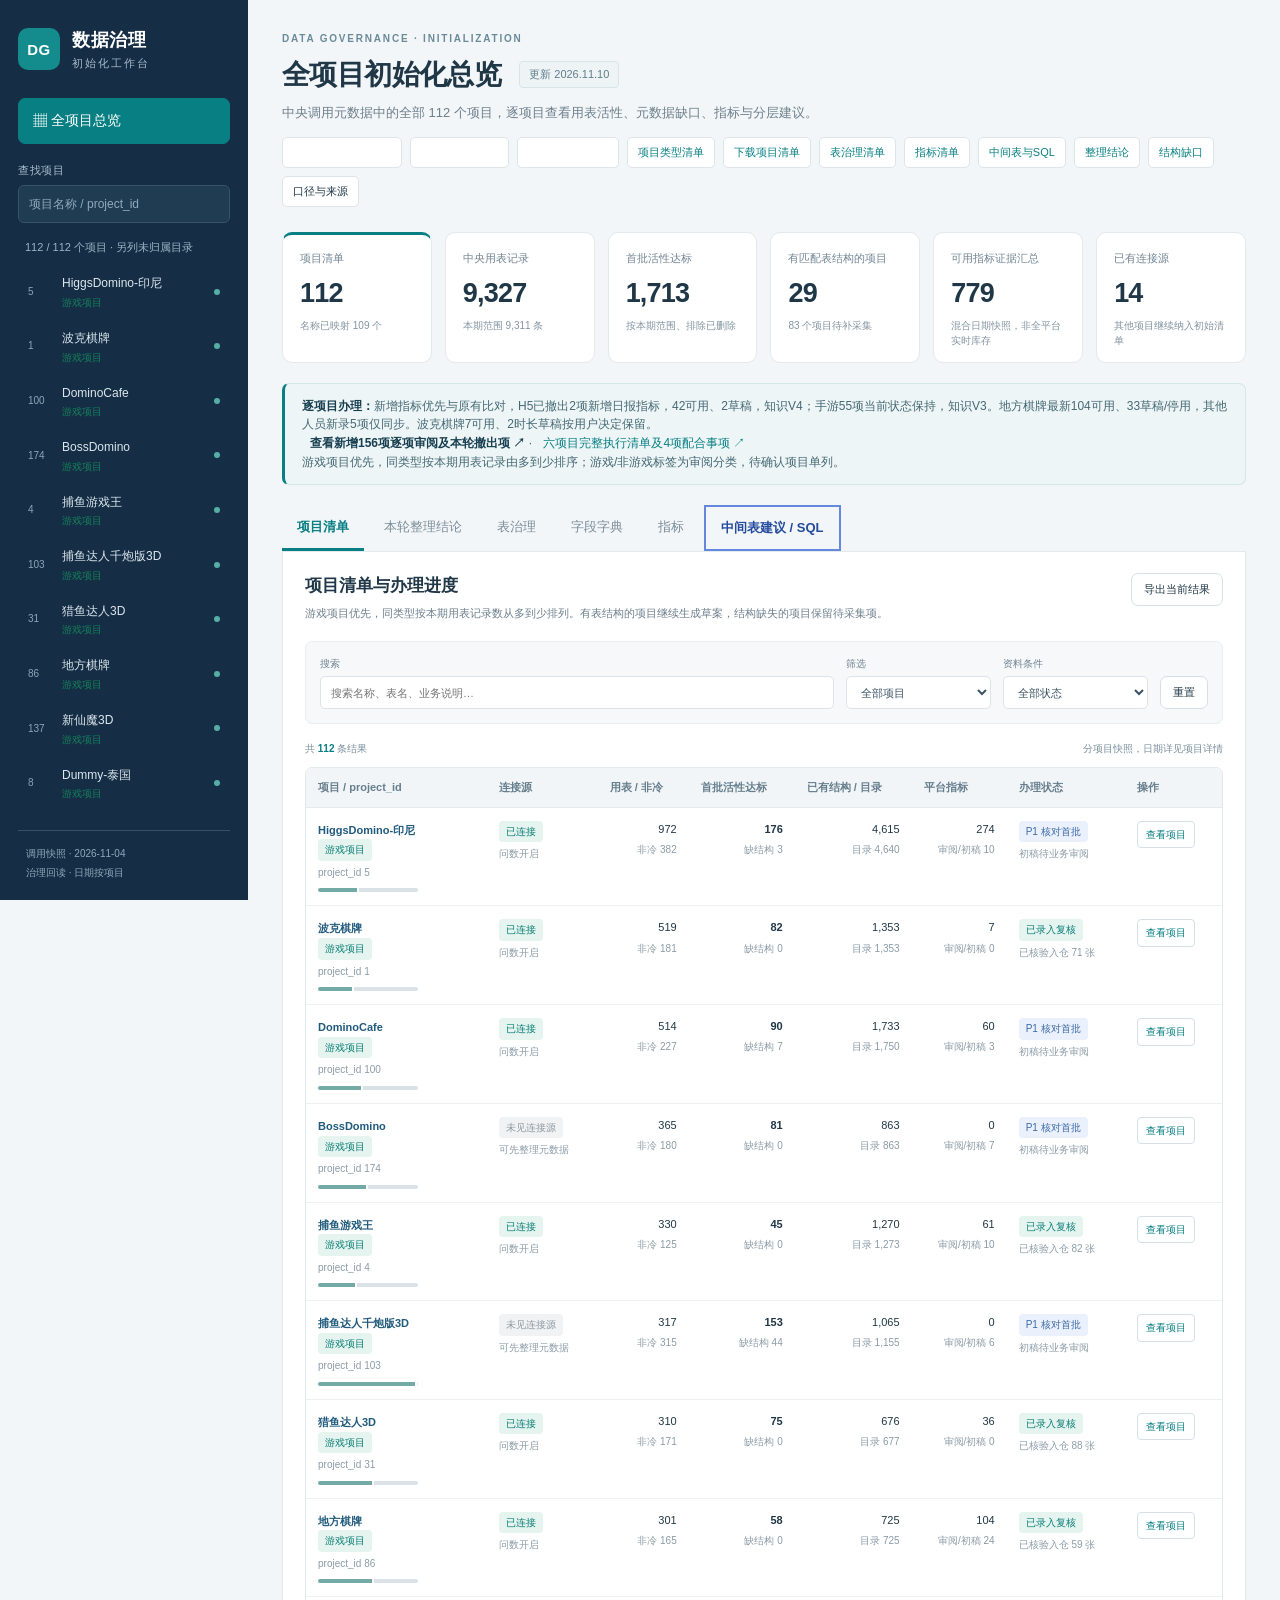
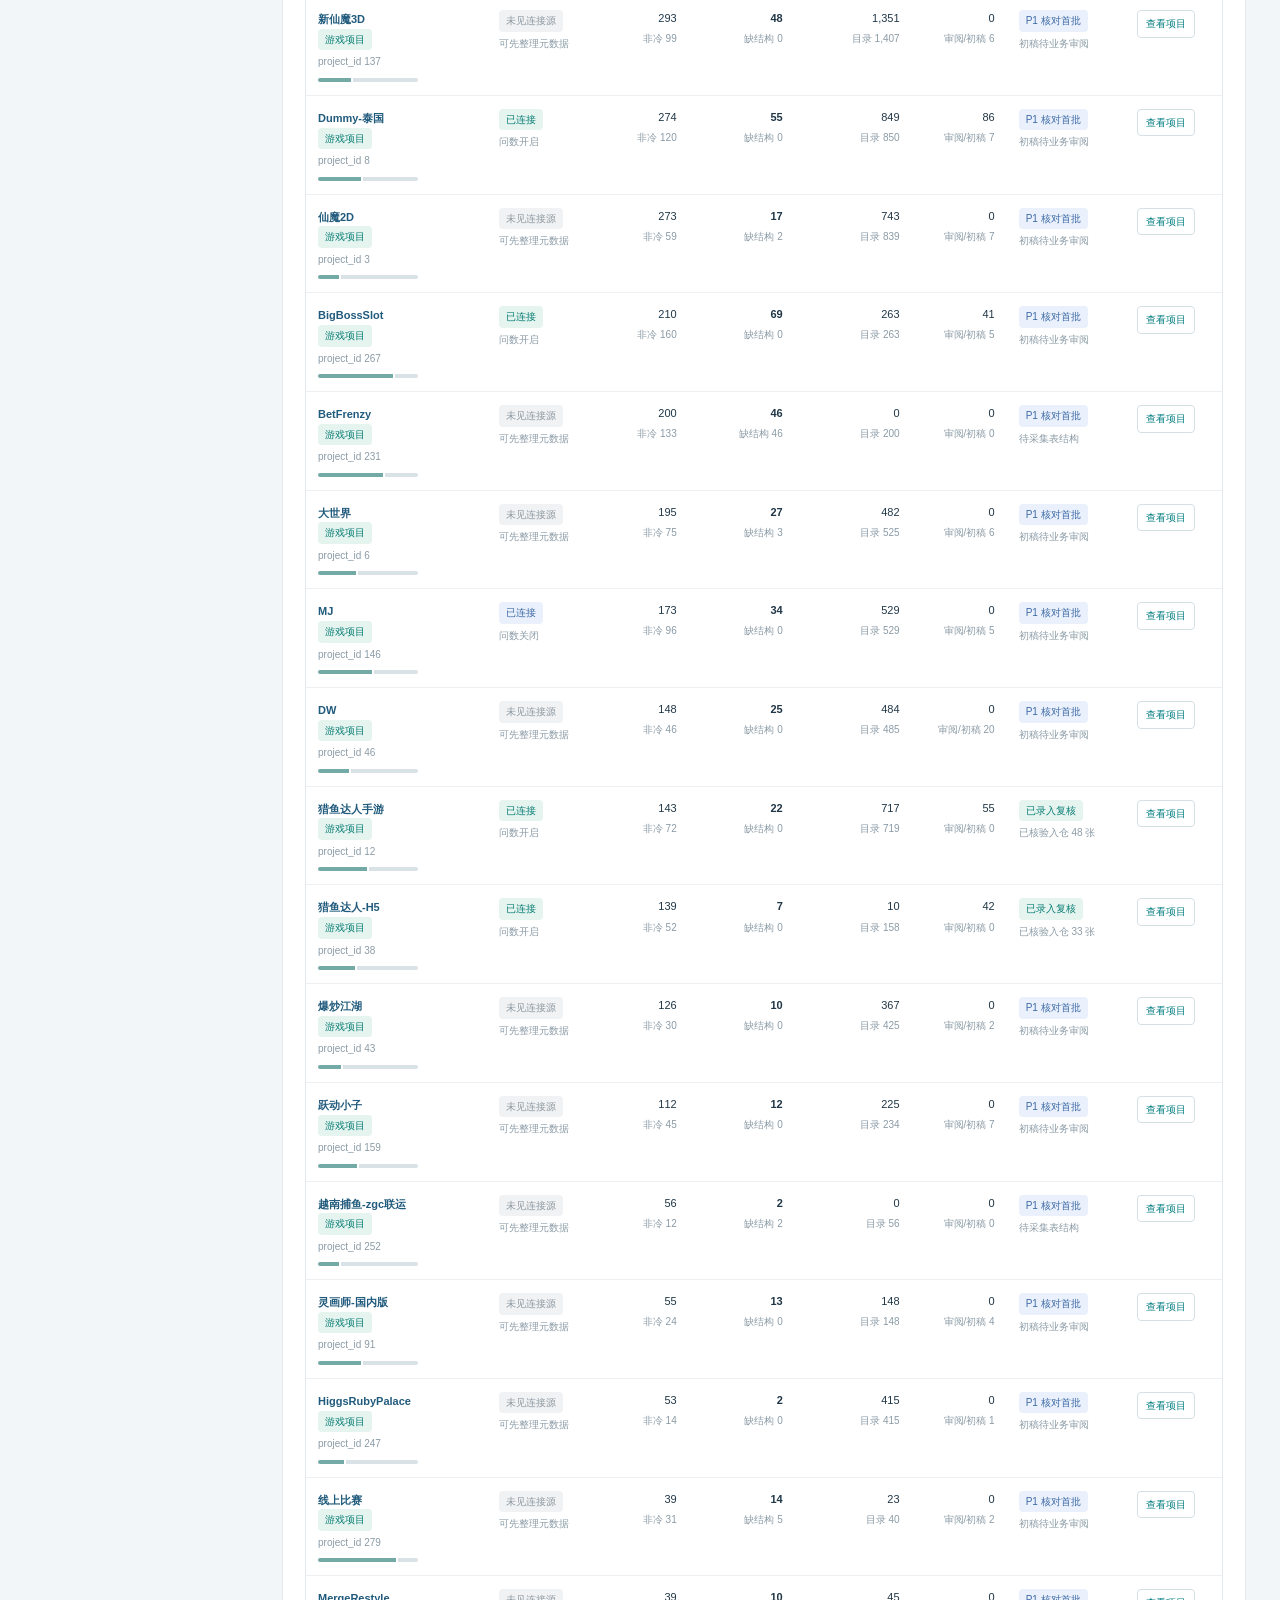
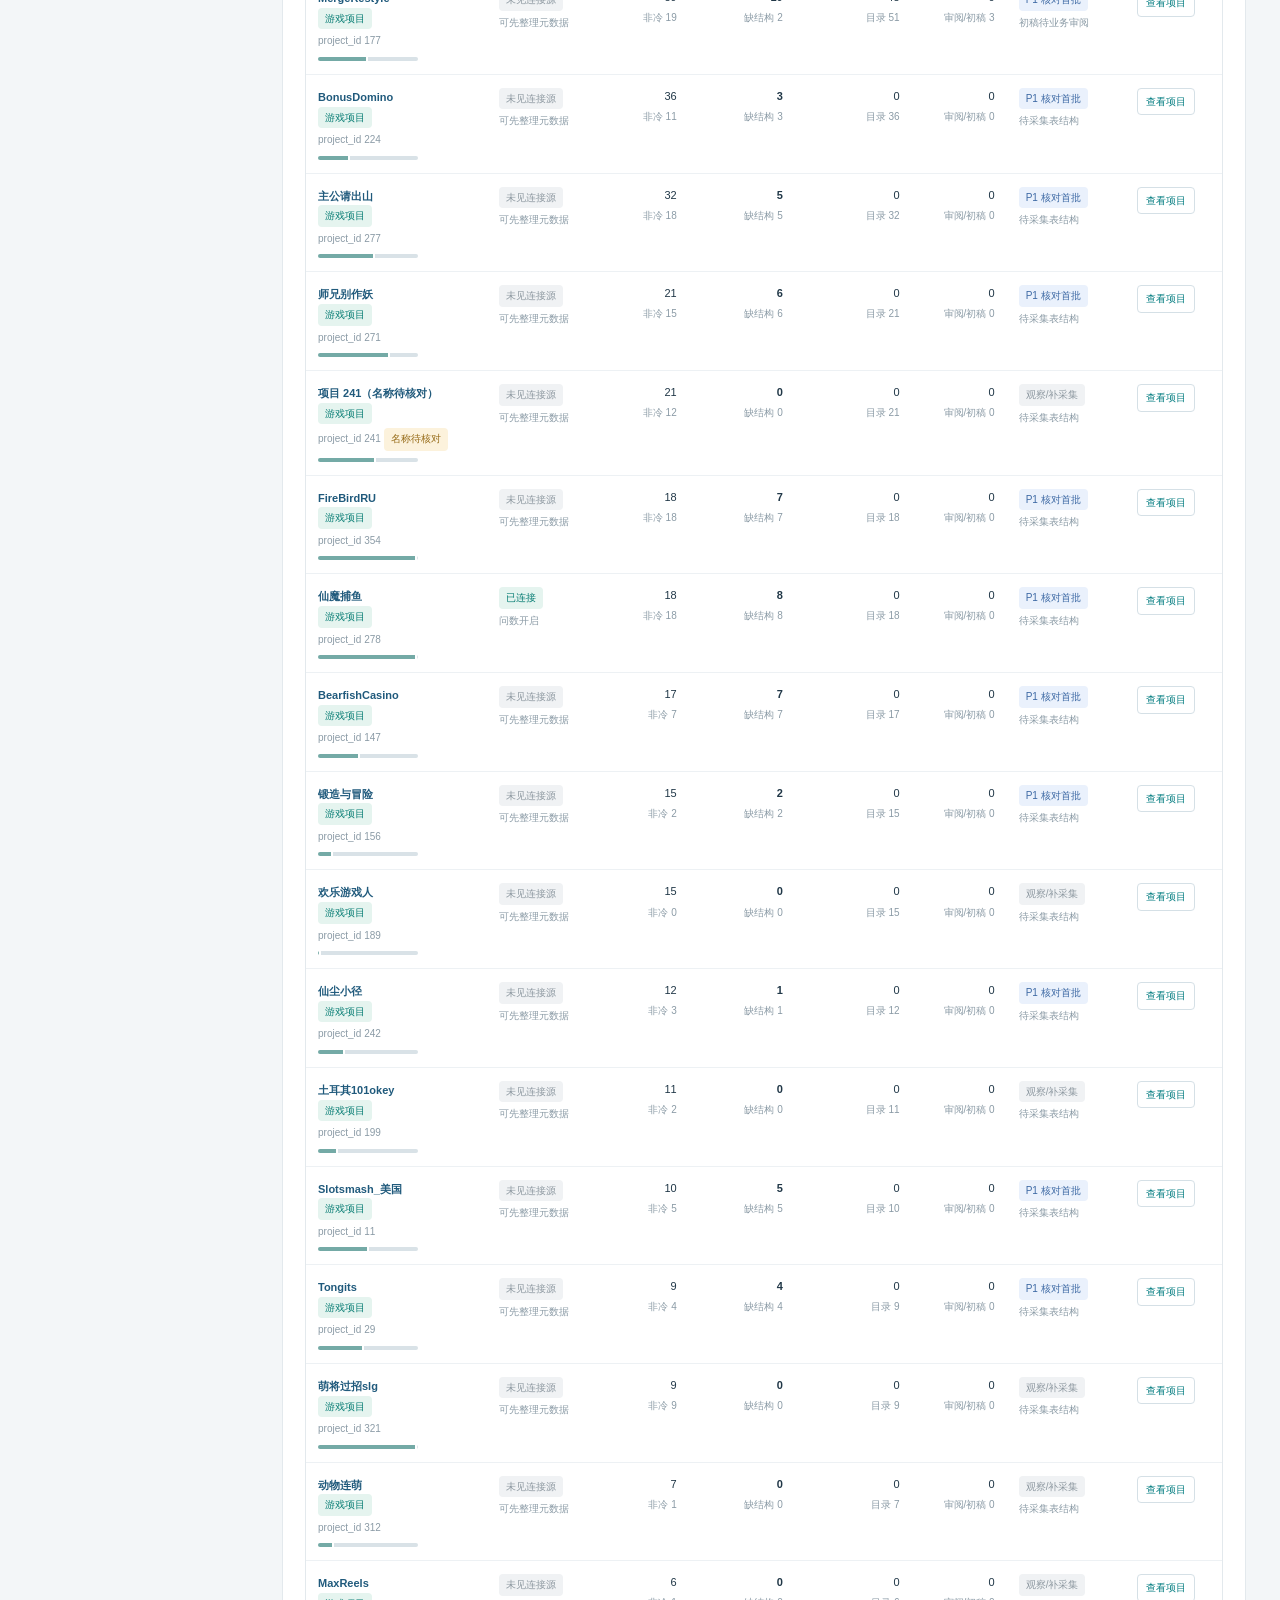
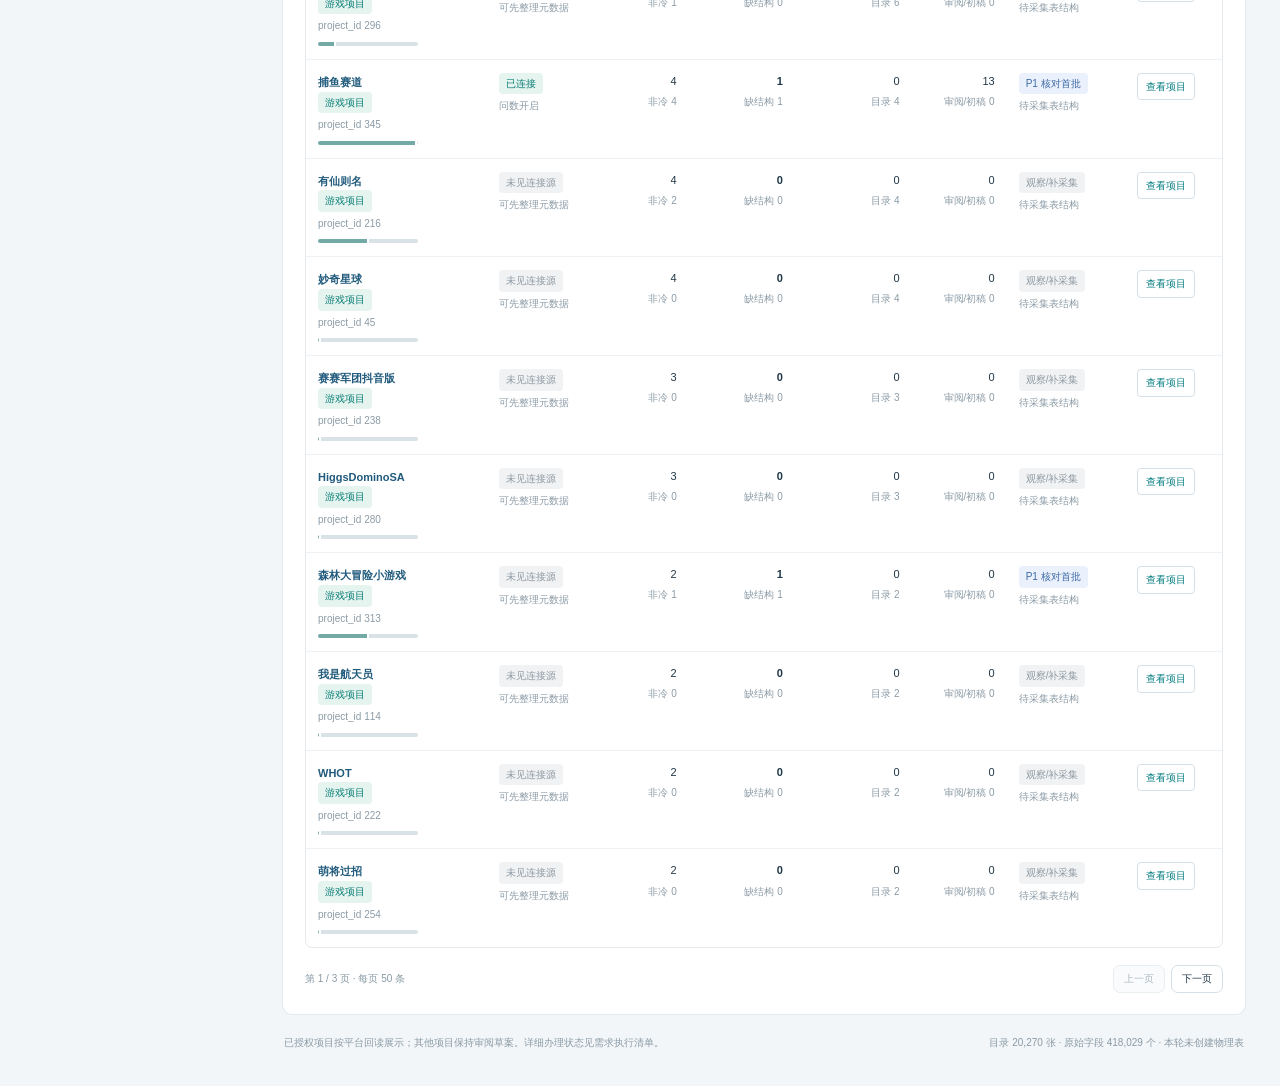
==== commit f94973a4: "Update governance checklist, verified project records and game priority views" ====
--- a/index.html
+++ b/index.html
@@ -1,9 +1,9 @@
 <!doctype html><html lang="zh-CN"><head><meta charset="utf-8"><meta name="viewport" content="width=device-width,initial-scale=1"><meta name="description" content="全项目元数据、用表活性、指标与数仓建议初始化审阅工作台"><title>全项目数据治理初始化工作台</title><link rel="stylesheet" href="style.css?v=30fdb344fda5"></head><body>
 <aside><a class="brand" href="#"><span class="brand-icon">DG</span><span>数据治理<span class="brand-sub">初始化工作台</span></span></a><button id="allProjects" class="side-home">▦ 全项目总览</button><label class="side-search">查找项目<input id="projectSearch" placeholder="项目名称 / project_id"></label><div class="side-count" id="sideCount"></div><nav id="projectNav" aria-label="项目清单"></nav><div class="side-footer">调用快照 · 2026-11-04<br>治理回读 · 日期按项目</div></aside>
-<main><header><div class="eyebrow">DATA GOVERNANCE · INITIALIZATION</div><div class="titleline"><h1 id="pageTitle">全项目初始化总览</h1><span class="date-chip">更新 2026.11.10</span></div><p id="pageSubtitle"></p><div class="header-actions"><a class="execution-link" href="DW调度审阅.html">DW调度审阅 ↗</a><a class="execution-link" href="执行清单.html">需求执行清单 ↗</a><a href="downloads/项目类型标注及依据.csv">项目类型清单</a><a href="downloads/项目初始化清单.csv" download>下载项目清单</a><a href="downloads/全项目表治理清单.csv" download>表治理清单</a><a href="downloads/全项目指标清单.csv" download>指标清单</a><a href="downloads/中间表建议及SQL.csv" download>中间表与SQL</a><a href="downloads/各项目整理结论与缺口.csv" download>整理结论</a><a href="downloads/首批待采集结构.csv" download>结构缺口</a><button id="methodButton">口径与来源</button></div></header>
+<main><header><div class="eyebrow">DATA GOVERNANCE · INITIALIZATION</div><div class="titleline"><h1 id="pageTitle">全项目初始化总览</h1><span class="date-chip">更新 2026.11.10</span></div><p id="pageSubtitle"></p><div class="header-actions"><a class="execution-link" href="DW首批治理候选.html">DW首批治理候选 ↗</a><a class="execution-link" href="DW调度审阅.html">DW调度审阅 ↗</a><a class="execution-link" href="执行清单.html">需求执行清单 ↗</a><a href="downloads/项目类型标注及依据.csv">项目类型清单</a><a href="downloads/项目初始化清单.csv" download>下载项目清单</a><a href="downloads/全项目表治理清单.csv" download>表治理清单</a><a href="downloads/全项目指标清单.csv" download>指标清单</a><a href="downloads/中间表建议及SQL.csv" download>中间表与SQL</a><a href="downloads/各项目整理结论与缺口.csv" download>整理结论</a><a href="downloads/首批待采集结构.csv" download>结构缺口</a><button id="methodButton">口径与来源</button></div></header>
 <div id="summaryCards" class="cards"></div><div id="projectNotice"></div><div id="projectTasks"></div>
 <div class="section-nav" role="tablist" aria-label="审阅内容"><button role="tab" data-view="projects" id="tabProjects">项目清单</button><button role="tab" data-view="reviews">本轮整理结论</button><button role="tab" data-view="tables">表治理</button><button role="tab" data-view="fields">字段字典</button><button role="tab" data-view="metrics">指标</button><button role="tab" data-view="models">中间表建议 / SQL</button></div>
 <section class="content"><div class="content-top"><div><h2 id="sectionTitle"></h2><p class="small" id="sectionHint"></p></div><button id="exportCurrent">导出当前结果</button></div><div class="filters"><label class="search-label">搜索<input id="search" placeholder="搜索名称、表名、业务说明…"></label><label>筛选<select id="filter"></select></label><label id="secondaryLabel">层级<select id="secondary"></select></label><label id="includeDroppedWrap" class="check"><input type="checkbox" id="includeDropped">包含已删除表</label><button id="resetFilters">重置</button></div><div id="loading" role="status" hidden>正在加载数据…</div><div id="resultMeta" class="result-meta"></div><div class="table-wrap" id="tableWrap"></div><div class="pagination"><span id="pageInfo"></span><div><button id="prevPage">上一页</button><button id="nextPage">下一页</button></div></div></section>
 <footer>已授权项目按平台回读展示；其他项目保持审阅草案。详细办理状态见需求执行清单。<span id="footerCount"></span></footer></main>
 <dialog id="detailDialog"><div class="dialog-head"><div><div class="eyebrow" id="dialogEyebrow"></div><h2 id="dialogTitle"></h2></div><button id="closeDialog" aria-label="关闭详情">×</button></div><div id="dialogBody"></div></dialog>
-<script id="manifest" type="application/json">{"revision":"2d7ba7b2d293","stats":{"date":"2026-11-06","activity_date":"2026-11-04","project_count":112,"raw_usage_rows":9327,"raw_first_count":1713,"scope_excluded_usage":16,"scoped_usage_rows":9311,"catalog_tables":20270,"catalog_live_tables":19976,"catalog_columns":418029,"live_columns":403971,"project_table_associations":23461,"first_count":1713,"first_with_schema":1250,"projects_usage_with_schema":29,"connections":14,"available_metrics":779,"review_metrics":136,"models":149,"model_dwd":105,"model_dws":44,"known_registered_review_tables":378,"unassigned_tables":155,"name_missing":["42","169","241"],"alias_changes":47,"other_projects_reviewed":110,"other_projects_with_first_schema":25,"other_projects_without_matching_schema":84,"other_project_metric_sql":573,"other_project_tag_drafts":2601,"other_project_platform_writes":140,"metric_export_refresh_blocked":false,"platform_new_metadata_20261106":141,"platform_new_metrics_20261106":8,"platform_existing_fixes_20261106":3,"legacy_20261105_counts":{"platform_header_total":721,"unexported_header_difference":30,"platform_writes_this_round":102,"platform_new_registrations_this_round":38,"platform_prefix_updates":64,"metric_export_snapshot":691,"metric_ui_new_confirmed":16,"temporary_metric_copy_excluded":1},"platform_new_metrics_20261108":6,"platform_existing_updates_20261108":3,"platform_new_metadata_20261108":0,"platform_new_metrics_20261109":2,"platform_new_metadata_20261109":0,"platform_field_notes_20261109":12,"platform_knowledge_20261109":1,"platform_table_descriptions_20261109":1,"platform_knowledge_updates_20261109":1,"metadata_status_restored_20261109":3,"platform_new_metrics_saved_20261109":11,"platform_boke_new_available":7,"platform_boke_new_drafts":2,"new_added_overlap_retired":2,"added_metric_records_reviewed":156,"dw_scheduler_review":{"workflows":169,"task_versions":884,"metric_themes":20,"field_notes":38,"platform_writes":0}},"projects":[{"id":"5","name":"HiggsDomino-印尼","name_confirmed":true,"short":"Domino","connection":{"apply_enabled":true,"created_at":"2026-07-01 16:58:35","db_count":8,"engine":"adb","insight_enabled":true,"name":"HiggsDomino-印尼","pending_tables":748,"databases":["domino_ads","domino_dwd","domino_dws","domino_ods","xsbs_ads","xsbs_dwd","xsbs_dws","xsbs_ods"]},"table_count":4640,"usage_count":972,"schema_count":4615,"noncold":382,"cold":590,"unknown":3668,"dropped":20,"first_count":176,"first_with_schema":173,"first_schema_missing":3,"q30":28863,"q7":12033,"fields":56680,"field_comment_gaps":9082,"tag_drafts":376,"available_metrics":274,"review_metrics":10,"candidate_metrics":10,"model_dwd":6,"model_dws":2,"model_new":7,"verified_registered_tables":0,"data_file":"data/projects/5.json","initialization":"结构草案已整理，未录入平台","priority":"P1 核对首批","model_dws_reuse":0,"review_stage":"结构草案已整理","review_tags":376,"review_only":true,"project_kind":"game","project_kind_label":"游戏项目","project_category":"游戏产品","project_kind_reason":"依据项目名称映射及其游戏、角色、道具、赛事或充值等业务表名，归入本轮游戏业务优先队列。","project_kind_evidence":["domino_ods.prop_log","domino_ods.comm_game_log","domino_ods.activity_user_game_log","domino_ods.game_biz_map_conf"],"project_kind_confidence":"本轮审阅分类，待业务负责人复核"},{"id":"1","name":"波克棋牌","name_confirmed":true,"short":"波克棋牌","connection":{"name":"波克棋牌","engine":"adb","db_count":5,"databases":["bkqp_ods","bkqp_dwd","bkqp_dws","bkqp_ads","bkqp_an"],"insight_enabled":true,"apply_enabled":false,"observed_at":"2026-11-08平台UI保存及行回读"},"table_count":1353,"usage_count":519,"schema_count":1353,"noncold":181,"cold":338,"unknown":834,"dropped":12,"first_count":82,"first_with_schema":82,"first_schema_missing":0,"q30":10045,"q7":3761,"fields":30226,"field_comment_gaps":1912,"tag_drafts":181,"available_metrics":7,"review_metrics":0,"candidate_metrics":0,"model_dwd":6,"model_dws":2,"model_new":6,"verified_registered_tables":71,"data_file":"data/projects/1.json","initialization":"82张元数据已有回执；9项指标已保存，7可用2时长草稿，知识V2已发布","priority":"已录入复核","model_dws_reuse":0,"review_stage":"82张元数据已有回执；9项指标已保存，7可用2时长草稿，知识V2已发布","review_tags":181,"review_only":false,"project_kind":"game","project_kind_label":"游戏项目","project_category":"游戏产品","project_kind_reason":"依据项目名称映射及其游戏、角色、道具、赛事或充值等业务表名，归入本轮游戏业务优先队列。","project_kind_evidence":["bkqp_ods.fish_game_log","bkqp_ods.tb_game_log","bkqp_ods.fish_open_order","bkqp_dws.dws_fish_game_daily_user_agg"],"project_kind_confidence":"本轮审阅分类，待业务负责人复核","upload_summary":{"tables":82,"metrics":7,"verified":"2026-11-09","an_layer_pending":11,"drafts":2,"knowledge":1,"knowledge_latest_version":"V2","merged_drafts":0,"deferred_metrics":0,"metric_verified":"2026-11-09","table_verified":"2026-11-06"},"scope_note":"波克棋牌（ID1）五库连接、问数与当前账号入口已恢复。82张元数据有回执：71张标准层、11张AN层级待确认；9项指标已保存，7项可用、2项时长草稿按用户决定等待补齐。1篇知识V2已发布。指标字段与SQL原生导出核验通过，单日聚合可执行；这不代表运营数值已全部验收。","followup_date":"2026-11-09","metric_drafts":2,"metric_overlap_review_url":"新增指标重合审阅.html"},{"id":"100","name":"DominoCafe","name_confirmed":true,"short":"DominoCafe","connection":{"apply_enabled":true,"created_at":"2026-08-03 17:16:48","db_count":5,"engine":"starrocks","insight_enabled":true,"name":"DominoCafe","pending_tables":1542,"databases":["ludocafe_ads","ludocafe_an","ludocafe_dwd","ludocafe_dws","ludocafe_ods"]},"table_count":1750,"usage_count":514,"schema_count":1733,"noncold":227,"cold":287,"unknown":1236,"dropped":31,"first_count":90,"first_with_schema":83,"first_schema_missing":7,"q30":8828,"q7":2423,"fields":29695,"field_comment_gaps":1145,"tag_drafts":212,"available_metrics":60,"review_metrics":3,"candidate_metrics":3,"model_dwd":5,"model_dws":2,"model_new":4,"verified_registered_tables":0,"data_file":"data/projects/100.json","initialization":"结构草案已整理，未录入平台","priority":"P1 核对首批","model_dws_reuse":0,"review_stage":"结构草案已整理","review_tags":212,"review_only":true,"project_kind":"game","project_kind_label":"游戏项目","project_category":"游戏产品","project_kind_reason":"依据项目名称映射及其游戏、角色、道具、赛事或充值等业务表名，归入本轮游戏业务优先队列。","project_kind_evidence":["ludocafe_ods.zeusslot_game_log","ludocafe_ods.slot_bonus_log","ludocafe_ods.slot_player_floor_log","ludocafe_ods.games"],"project_kind_confidence":"本轮审阅分类，待业务负责人复核"},{"id":"174","name":"BossDomino","name_confirmed":true,"short":"BossDomino","connection":null,"table_count":863,"usage_count":365,"schema_count":863,"noncold":180,"cold":185,"unknown":498,"dropped":1,"first_count":81,"first_with_schema":81,"first_schema_missing":0,"q30":9003,"q7":2568,"fields":14470,"field_comment_gaps":962,"tag_drafts":180,"available_metrics":0,"review_metrics":7,"candidate_metrics":7,"model_dwd":6,"model_dws":2,"model_new":7,"verified_registered_tables":0,"data_file":"data/projects/174.json","initialization":"结构草案已整理，未录入平台","priority":"P1 核对首批","model_dws_reuse":0,"review_stage":"结构草案已整理","review_tags":180,"review_only":true,"project_kind":"game","project_kind_label":"游戏项目","project_category":"游戏产品","project_kind_reason":"依据项目名称映射及其游戏、角色、道具、赛事或充值等业务表名，归入本轮游戏业务优先队列。","project_kind_evidence":["boss_domino_ods.user_slot_game_log_realtime","boss_domino_ods.infull_order","boss_domino_ods.games","boss_domino_an.slotbuff_rep_di"],"project_kind_confidence":"本轮审阅分类，待业务负责人复核"},{"id":"4","name":"捕鱼游戏王","name_confirmed":true,"short":"捕鱼游戏王","connection":{"apply_enabled":true,"created_at":"2026-07-01 18:14:35","db_count":4,"engine":"adb","insight_enabled":true,"name":"捕鱼游戏王","pending_tables":846,"databases":["byqph5_ads","byqph5_dwd","byqph5_dws","byqph5_ods"]},"table_count":1273,"usage_count":330,"schema_count":1270,"noncold":125,"cold":205,"unknown":943,"dropped":29,"first_count":45,"first_with_schema":45,"first_schema_missing":0,"q30":1754,"q7":416,"fields":28945,"field_comment_gaps":315,"tag_drafts":125,"available_metrics":61,"review_metrics":10,"candidate_metrics":0,"model_dwd":5,"model_dws":2,"model_new":7,"verified_registered_tables":82,"data_file":"data/projects/4.json","initialization":"原9表已分流；REP按用户要求保留缺口，7张非首批暂缓","priority":"已录入复核","model_dws_reuse":0,"upload_summary":{"review_tables":91,"tables":82,"pending_tables":9,"project_assets":104,"metrics":61,"available_metrics":61,"verified":"2026-11-09","first_batch_pending_tables":2,"non_first_batch_deferred_tables":7,"drafts":0,"metric_verified":"2026-11-09"},"scope_note":"原审阅91张中82张已登记，原9张未登记表按最新快照分流：2张REP报表达到首批门槛但未绑定，7张因7天0次或30天不超过4次暂不进入首批。当前104项资产和61项可用指标仍沿用原登记快照，未将盘点数量冒充本次补录。 本期首批45张中33张有逐表入仓回执；现有四库内另10张缺回执，需逐表核对是否已录及标签说明；另外2张REP按用户决定保留。","legacy_url":"https://jiyunfei150-del.github.io/project-table-activity/fish-king/","review_stage":"原9表已分流；REP按用户要求保留缺口，7张非首批暂缓","review_tags":0,"review_only":true,"project_kind":"game","project_kind_label":"游戏项目","project_category":"游戏产品","project_kind_reason":"依据项目名称映射及其游戏、角色、道具、赛事或充值等业务表名，归入本轮游戏业务优先队列。","project_kind_evidence":["byqph5_rep.buyu_total_report_normal","byqph5_ods.fish_game_log","byqph5_ods.fish_money_log","byqph5_ods.pook_infull"],"project_kind_confidence":"本轮审阅分类，待业务负责人复核","pending_first_batch_tables":2,"policy_deferred_tables":7,"followup_date":"2026-11-09","metric_drafts":0,"metric_overlap_review_url":"新增指标重合审阅.html"},{"id":"103","name":"捕鱼达人千炮版3D","name_confirmed":true,"short":"捕鱼达人千炮版3D","connection":null,"table_count":1155,"usage_count":317,"schema_count":1065,"noncold":315,"cold":2,"unknown":838,"dropped":5,"first_count":153,"first_with_schema":109,"first_schema_missing":44,"q30":51797,"q7":28933,"fields":20184,"field_comment_gaps":582,"tag_drafts":227,"available_metrics":0,"review_metrics":6,"candidate_metrics":6,"model_dwd":4,"model_dws":2,"model_new":6,"verified_registered_tables":0,"data_file":"data/projects/103.json","initialization":"结构草案已整理，未录入平台","priority":"P1 核对首批","model_dws_reuse":0,"review_stage":"结构草案已整理","review_tags":227,"review_only":true,"project_kind":"game","project_kind_label":"游戏项目","project_category":"游戏产品","project_kind_reason":"依据项目名称映射及其游戏、角色、道具、赛事或充值等业务表名，归入本轮游戏业务优先队列。","project_kind_evidence":["byqp_ods.prop_send_log","byqp_ods.game_money_log","byqp_ods.buyu_rank_msg","byqp_ods.buyu_rank_msg_hi"],"project_kind_confidence":"本轮审阅分类，待业务负责人复核"},{"id":"31","name":"猎鱼达人3D","name_confirmed":true,"short":"猎鱼达人3D","connection":{"apply_enabled":true,"created_at":"2026-05-13 11:56:08","db_count":4,"engine":"starrocks","insight_enabled":true,"name":"猎鱼达人3D","pending_tables":428,"databases":["lydr3d_ads","lydr3d_dwd","lydr3d_dws","lydr3d_ods"]},"table_count":677,"usage_count":310,"schema_count":676,"noncold":171,"cold":139,"unknown":367,"dropped":0,"first_count":75,"first_with_schema":75,"first_schema_missing":0,"q30":4926,"q7":1907,"fields":11826,"field_comment_gaps":745,"tag_drafts":170,"available_metrics":36,"review_metrics":0,"candidate_metrics":10,"model_dwd":5,"model_dws":2,"model_new":5,"verified_registered_tables":88,"data_file":"data/projects/31.json","initialization":"修复2张被状态筛选隐藏的正式表，已打标共88张；AN按用户决定保留缺口","priority":"已录入复核","model_dws_reuse":0,"review_stage":"修复2张被状态筛选隐藏的正式表，已打标共88张；AN按用户决定保留缺口","review_tags":170,"review_only":false,"metric_drafts":0,"upload_summary":{"tables":88,"metrics":36,"drafts":0,"verified":"2026-11-09","new_metadata":42,"metadata_status_restored":2,"metric_verified":"2026-11-09","table_verified":"2026-11-09"},"scope_note":"本次修复2张原已治理但被暂不纳入状态隐藏的正式表；标签与说明沿用原值。当前已打标88张，原首批75张中已覆盖73张，其余2张位于AN库，按用户决定保留缺口。指标数沿用原生导出快照，未以本次元数据状态修复冒充新增指标。","project_kind":"game","project_kind_label":"游戏项目","project_category":"游戏产品","project_kind_reason":"依据项目名称映射及其游戏、角色、道具、赛事或充值等业务表名，归入本轮游戏业务优先队列。","project_kind_evidence":["lydr3d_ods.fish_game_log","lydr3d_ods.fish_boke_point_log","lydr3d_ods.game_event_log","lydr3d_ods.fish_money_log"],"project_kind_confidence":"本轮审阅分类，待业务负责人复核","followup_date":"2026-11-09","metric_overlap_review_url":"新增指标重合审阅.html"},{"id":"86","name":"地方棋牌","name_confirmed":true,"short":"地方棋牌","connection":{"apply_enabled":false,"created_at":"2026-11-04 18:35:01","db_count":8,"engine":"adb","insight_enabled":true,"name":"地方棋牌","pending_tables":584,"databases":["friend_ads","friend_dwd","friend_dws","friend_ods","gold_ads","gold_dwd","gold_dws","gold_ods"],"observed_at":"2026-11-05 16:03后页面核对；连接配置由用户侧变更，本次未修改"},"table_count":725,"usage_count":301,"schema_count":725,"noncold":165,"cold":136,"unknown":424,"dropped":8,"first_count":58,"first_with_schema":58,"first_schema_missing":0,"q30":19522,"q7":8954,"fields":11886,"field_comment_gaps":933,"tag_drafts":165,"available_metrics":104,"review_metrics":24,"candidate_metrics":0,"model_dwd":10,"model_dws":2,"model_new":12,"verified_registered_tables":59,"data_file":"data/projects/86.json","initialization":"59张元数据；104可用、33草稿/停用；同事新增5项只同步","priority":"已录入复核","model_dws_reuse":2,"upload_summary":{"tables":59,"metrics":104,"drafts":33,"verified":"2026-11-09","new_metrics_this_batch":6,"existing_updated_this_batch":3,"knowledge_verified":3,"knowledge_verified_date":"2026-11-09","field_notes_updated_20261109":3,"merged_drafts":32,"other_offline":1,"metric_verified":"2026-11-09","table_verified":"2026-11-06"},"scope_note":"2026-11-09原生导出：104项可用、33项草稿/停用（32项原合并草稿，另1项由同事停用）。同事新增2项已同步保留；本轮未修改其定义或SQL。剩余37条标准定义中：12条沿用既有核心指标，1条求签钻石在已核对38天日粒度窗口复用；21条行为定义已收敛为6个核心候选，待可靠绑定好友房来源；3条冷来源比赛奖励不入首批。事件知识V2已发布。指标库存已刷新至2026-11-09；其他人员维护项不计本轮新增。 本轮原生库存为137项，新增5项其他人员维护的活跃分群/在线指标只同步展示；我新增130项（含此前草稿）与非我维护的7项逐项比对，未直接替换。32项既有合并草稿及1项同事停用保持。 本期首批58张中56张有逐表入仓回执；friend_ods.card_donate_log、friend_dwd.dwd_user_info_di两张仍缺回执，需核对，不直接判为未录入。","legacy_url":"https://jiyunfei150-del.github.io/local-chess-governance-v2/","review_stage":"59张元数据；104可用、33草稿/停用；同事新增5项只同步","review_tags":0,"review_only":false,"metric_drafts":33,"project_kind":"game","project_kind_label":"游戏项目","project_category":"游戏产品","project_kind_reason":"依据项目名称映射及其游戏、角色、道具、赛事或充值等业务表名，归入本轮游戏业务优先队列。","project_kind_evidence":["gold_ods.games","gold_ods.comm_game_log","friend_ods.comm_game_log","friend_ods.friend_game_log"],"project_kind_confidence":"本轮审阅分类，待业务负责人复核","followup_date":"2026-11-09","behavior_plan_url":"地方棋牌行为指标收敛.html","metric_overlap_review_url":"新增指标重合审阅.html"},{"id":"137","name":"新仙魔3D","name_confirmed":true,"short":"新仙魔3D","connection":null,"table_count":1407,"usage_count":293,"schema_count":1351,"noncold":99,"cold":194,"unknown":1114,"dropped":24,"first_count":48,"first_with_schema":48,"first_schema_missing":0,"q30":5059,"q7":1170,"fields":16289,"field_comment_gaps":1191,"tag_drafts":98,"available_metrics":0,"review_metrics":6,"candidate_metrics":6,"model_dwd":5,"model_dws":2,"model_new":7,"verified_registered_tables":0,"data_file":"data/projects/137.json","initialization":"结构草案已整理，未录入平台","priority":"P1 核对首批","model_dws_reuse":0,"review_stage":"结构草案已整理","review_tags":98,"review_only":true,"project_kind":"game","project_kind_label":"游戏项目","project_category":"游戏产品","project_kind_reason":"依据项目名称映射及其游戏、角色、道具、赛事或充值等业务表名，归入本轮游戏业务优先队列。","project_kind_evidence":["xianmo_ods_rt.fish_shot_info_log","xianmo_ai.user_infull_detail","xianmo_ai.dwd_user_game_score_di","xianmo_ai.dwd_user_infull_info_di"],"project_kind_confidence":"本轮审阅分类，待业务负责人复核"},{"id":"8","name":"Dummy-泰国","name_confirmed":true,"short":"Dummy-泰国","connection":{"apply_enabled":true,"created_at":"2026-06-22 14:37:31","db_count":4,"engine":"adb","insight_enabled":true,"name":"Dummy-泰国","pending_tables":774,"databases":["dummy_ads","dummy_an","dummy_dwd","dummy_ods"]},"table_count":850,"usage_count":274,"schema_count":849,"noncold":120,"cold":154,"unknown":576,"dropped":0,"first_count":55,"first_with_schema":55,"first_schema_missing":0,"q30":12110,"q7":3813,"fields":15099,"field_comment_gaps":391,"tag_drafts":120,"available_metrics":86,"review_metrics":7,"candidate_metrics":7,"model_dwd":6,"model_dws":2,"model_new":7,"verified_registered_tables":0,"data_file":"data/projects/8.json","initialization":"结构草案已整理，未录入平台","priority":"P1 核对首批","model_dws_reuse":0,"review_stage":"结构草案已整理","review_tags":120,"review_only":true,"project_kind":"game","project_kind_label":"游戏项目","project_category":"游戏产品","project_kind_reason":"依据项目名称映射及其游戏、角色、道具、赛事或充值等业务表名，归入本轮游戏业务优先队列。","project_kind_evidence":["dummy_ods.infull_order","dummy_ods.games","dummy_ods.user_slot_game_log_realtime","dummy_ods_rt.infull_order_log"],"project_kind_confidence":"本轮审阅分类，待业务负责人复核"},{"id":"3","name":"仙魔2D","name_confirmed":true,"short":"仙魔2D","connection":null,"table_count":839,"usage_count":273,"schema_count":743,"noncold":59,"cold":214,"unknown":566,"dropped":0,"first_count":17,"first_with_schema":15,"first_schema_missing":2,"q30":495,"q7":201,"fields":19381,"field_comment_gaps":527,"tag_drafts":47,"available_metrics":0,"review_metrics":7,"candidate_metrics":7,"model_dwd":4,"model_dws":2,"model_new":6,"verified_registered_tables":0,"data_file":"data/projects/3.json","initialization":"结构草案已整理，未录入平台","priority":"P1 核对首批","model_dws_reuse":0,"review_stage":"结构草案已整理","review_tags":47,"review_only":true,"project_kind":"game","project_kind_label":"游戏项目","project_category":"游戏产品","project_kind_reason":"依据项目名称映射及其游戏、角色、道具、赛事或充值等业务表名，归入本轮游戏业务优先队列。","project_kind_evidence":["bkby_ods.fish_money_log","bkby_ods.fish_activity_log","bkby_ods.fish_coupon_exchange_order","bkby_dwd.dwd_user_game_score_di"],"project_kind_confidence":"本轮审阅分类，待业务负责人复核"},{"id":"267","name":"BigBossSlot","name_confirmed":true,"short":"BigBossSlot","connection":{"apply_enabled":true,"created_at":"2026-06-17 10:24:14","db_count":4,"engine":"starrocks","insight_enabled":true,"name":"BigBossSlot","pending_tables":204,"databases":["bbs_ads","bbs_dwd","bbs_dws","bbs_ods"]},"table_count":263,"usage_count":210,"schema_count":263,"noncold":160,"cold":50,"unknown":53,"dropped":5,"first_count":69,"first_with_schema":69,"first_schema_missing":0,"q30":16246,"q7":5124,"fields":4862,"field_comment_gaps":48,"tag_drafts":160,"available_metrics":41,"review_metrics":5,"candidate_metrics":5,"model_dwd":6,"model_dws":2,"model_new":3,"verified_registered_tables":0,"data_file":"data/projects/267.json","initialization":"结构草案已整理，未录入平台","priority":"P1 核对首批","model_dws_reuse":0,"review_stage":"结构草案已整理","review_tags":160,"review_only":true,"project_kind":"game","project_kind_label":"游戏项目","project_category":"游戏产品","project_kind_reason":"依据项目名称映射及其游戏、角色、道具、赛事或充值等业务表名，归入本轮游戏业务优先队列。","project_kind_evidence":["bbs_ods.user_slot_game_log","bbs_ods.user_prop_log","bbs_ods.infull_order","bbs_ods.user_slot_login_log"],"project_kind_confidence":"本轮审阅分类，待业务负责人复核"},{"id":"231","name":"BetFrenzy","name_confirmed":true,"short":"BetFrenzy","connection":null,"table_count":200,"usage_count":200,"schema_count":0,"noncold":133,"cold":67,"unknown":0,"dropped":0,"first_count":46,"first_with_schema":0,"first_schema_missing":46,"q30":4576,"q7":805,"fields":0,"field_comment_gaps":0,"tag_drafts":0,"available_metrics":0,"review_metrics":0,"candidate_metrics":0,"model_dwd":0,"model_dws":0,"model_new":0,"verified_registered_tables":0,"data_file":"data/projects/231.json","initialization":"缺结构待采集，未录入平台","priority":"P1 核对首批","model_dws_reuse":0,"review_stage":"缺结构待采集","review_tags":0,"review_only":true,"project_kind":"game","project_kind_label":"游戏项目","project_category":"游戏产品","project_kind_reason":"依据项目名称映射及其游戏、角色、道具、赛事或充值等业务表名，归入本轮游戏业务优先队列。","project_kind_evidence":["ynh5_ods.fish_money_log","ynh5_ods.fish_game_log","ynh5_ods.prop_send_log","ynh5_ods.smg_zeus_game_log"],"project_kind_confidence":"本轮审阅分类，待业务负责人复核"},{"id":"6","name":"大世界","name_confirmed":true,"short":"大世界","connection":null,"table_count":525,"usage_count":195,"schema_count":482,"noncold":75,"cold":120,"unknown":330,"dropped":0,"first_count":27,"first_with_schema":24,"first_schema_missing":3,"q30":4039,"q7":1578,"fields":6127,"field_comment_gaps":1263,"tag_drafts":57,"available_metrics":0,"review_metrics":6,"candidate_metrics":6,"model_dwd":5,"model_dws":2,"model_new":7,"verified_registered_tables":0,"data_file":"data/projects/6.json","initialization":"结构草案已整理，未录入平台","priority":"P1 核对首批","model_dws_reuse":0,"review_stage":"结构草案已整理","review_tags":57,"review_only":true,"project_kind":"game","project_kind_label":"游戏项目","project_category":"游戏产品","project_kind_reason":"依据项目名称映射及其游戏、角色、道具、赛事或充值等业务表名，归入本轮游戏业务优先队列。","project_kind_evidence":["bydsj_ods_rt.fish_open_order","bydsj_ods_rt.fish_boss_ex_log","bydsj_ods_rt.fish_coupon_exchange_order","bydsj_ods.fish_open_order"],"project_kind_confidence":"本轮审阅分类，待业务负责人复核"},{"id":"146","name":"MJ","name_confirmed":true,"short":"MJ","connection":{"apply_enabled":false,"created_at":"2026-08-11 15:53:39","db_count":4,"engine":"starrocks","insight_enabled":false,"name":"MJ","pending_tables":491,"databases":["hsmj_ads","hsmj_dwd","hsmj_dws","hsmj_ods"]},"table_count":529,"usage_count":173,"schema_count":529,"noncold":96,"cold":77,"unknown":356,"dropped":20,"first_count":34,"first_with_schema":34,"first_schema_missing":0,"q30":2281,"q7":618,"fields":9696,"field_comment_gaps":338,"tag_drafts":96,"available_metrics":0,"review_metrics":5,"candidate_metrics":5,"model_dwd":4,"model_dws":2,"model_new":6,"verified_registered_tables":0,"data_file":"data/projects/146.json","initialization":"结构草案已整理，未录入平台","priority":"P1 核对首批","model_dws_reuse":0,"review_stage":"结构草案已整理","review_tags":96,"review_only":true,"project_kind":"game","project_kind_label":"游戏项目","project_category":"游戏产品","project_kind_reason":"依据项目名称映射及其游戏、角色、道具、赛事或充值等业务表名，归入本轮游戏业务优先队列。","project_kind_evidence":["hsmj_ods.slot_main_log","hsmj_dws.dws_user_game_total_di","hsmj_ods.games","hsmj_ads.games_config"],"project_kind_confidence":"本轮审阅分类，待业务负责人复核"},{"id":"46","name":"DW","name_confirmed":true,"short":"DW","connection":null,"table_count":485,"usage_count":148,"schema_count":484,"noncold":46,"cold":101,"unknown":337,"dropped":109,"first_count":25,"first_with_schema":25,"first_schema_missing":0,"q30":1439,"q7":385,"fields":8915,"field_comment_gaps":833,"tag_drafts":46,"available_metrics":0,"review_metrics":20,"candidate_metrics":17,"model_dwd":7,"model_dws":4,"model_new":4,"verified_registered_tables":0,"data_file":"data/projects/46.json","initialization":"四层调度已核对，DW审阅稿；未录入","priority":"P1 核对首批","model_dws_reuse":2,"review_stage":"调度语义审阅已整理","review_tags":46,"review_only":true,"project_kind":"game","project_kind_label":"游戏项目","project_category":"游戏产品","project_kind_reason":"依据项目名称映射及其游戏、角色、道具、赛事或充值等业务表名，归入本轮游戏业务优先队列。","project_kind_evidence":["haoshen_ods.slot_main_log","haoshen_ads.total_game_report","haoshen_dwd.dwd_slot_main_log_di","haoshen_ods.games"],"project_kind_confidence":"本轮审阅分类，待业务负责人复核","scope_note":"仅整理haoshen_ods/dwd/dws/ads。指标库存未核验；旧快照0不代表当前没有。","inventory_status":"当前入口未列DW，待全量查重","scheduler_review_url":"DW调度审阅.html"},{"id":"12","name":"猎鱼达人手游","name_confirmed":true,"short":"猎鱼达人手游","connection":{"apply_enabled":true,"created_at":"2026-06-17 10:16:17","db_count":4,"engine":"starrocks","insight_enabled":true,"name":"猎鱼达人手游","pending_tables":427,"databases":["byhls_ads","byhls_dwd","byhls_dws","byhls_ods"]},"table_count":719,"usage_count":143,"schema_count":717,"noncold":72,"cold":71,"unknown":576,"dropped":10,"first_count":22,"first_with_schema":22,"first_schema_missing":0,"q30":1892,"q7":302,"fields":16409,"field_comment_gaps":439,"tag_drafts":70,"available_metrics":55,"review_metrics":0,"candidate_metrics":6,"model_dwd":4,"model_dws":2,"model_new":6,"verified_registered_tables":48,"data_file":"data/projects/12.json","initialization":"48张已打标、55项可用；原有状态保持，知识V3已同步","priority":"已录入复核","model_dws_reuse":0,"review_stage":"48张已打标、55项可用；原有状态保持，知识V3已同步","review_tags":70,"review_only":false,"metric_drafts":0,"upload_summary":{"tables":48,"metrics":55,"drafts":0,"verified":"2026-11-09","new_metadata":9,"metadata_status_restored":1,"metric_verified":"2026-11-09","table_verified":"2026-11-09","merged_drafts":0,"metric_assets":55,"knowledge":1,"knowledge_latest_version":"V3","knowledge_total":2},"scope_note":"2026-11-09最新原生库存：55项可用，原有游戏人数在本轮前已恢复可用，本轮保持所有原有指标状态。我新增的人均游戏时长没有同口径旧项，保留；运营日报活跃用户数实际位于H5。48张元数据及前轮3项表名修正保留，核心知识V3同步原有优先原则。生产查询卡片与最终文字矛盾仍待处理；AN范围按用户决定不扩展。","project_kind":"game","project_kind_label":"游戏项目","project_category":"游戏产品","project_kind_reason":"依据项目名称映射及其游戏、角色、道具、赛事或充值等业务表名，归入本轮游戏业务优先队列。","project_kind_evidence":["byhls_ods.buyu_users","byhls_ods.view_infull_order","byhls_ods.fish_info_log","byhls_ods.game_money_log"],"project_kind_confidence":"本轮审阅分类，待业务负责人复核","followup_date":"2026-11-09","metric_overlap_review_url":"新增指标重合审阅.html"},{"id":"38","name":"猎鱼达人-H5","name_confirmed":true,"short":"猎鱼达人-H5","connection":{"apply_enabled":true,"created_at":"2026-08-31 11:02:51","db_count":4,"engine":"adb","insight_enabled":true,"name":"猎鱼达人-H5","pending_tables":698,"databases":["lydrh5_ads","lydrh5_dwd","lydrh5_dws","lydrh5_ods"]},"table_count":158,"usage_count":139,"schema_count":10,"noncold":52,"cold":87,"unknown":0,"dropped":0,"first_count":7,"first_with_schema":7,"first_schema_missing":0,"q30":359,"q7":46,"fields":0,"field_comment_gaps":0,"tag_drafts":0,"available_metrics":42,"review_metrics":0,"candidate_metrics":0,"model_dwd":0,"model_dws":0,"model_new":0,"verified_registered_tables":33,"data_file":"data/projects/38.json","initialization":"42项可用、2项新增重合草稿；原有40项保持，知识V4已发布","priority":"已录入复核","model_dws_reuse":0,"review_stage":"42项可用、2项新增重合草稿；原有40项保持，知识V4已发布","review_tags":0,"review_only":false,"metric_drafts":2,"upload_summary":{"tables":33,"metrics":42,"drafts":2,"verified":"2026-11-09","new_metadata":7,"new_metrics_20261109":2,"field_notes_updated_20261109":9,"knowledge_latest_version":"V4","metric_verified":"2026-11-09","table_verified":"2026-11-06","merged_drafts":2},"scope_note":"按用户要求优先原有：2026-11-09原生回读44项资产中42可用、2项新增日报指标草稿；原有40项名称、定义、SQL、依赖和维度全部保持。新增运营日报活跃/注册不再提供可用入口，来源差异留作知识与对账说明。保留新增人均游戏时长和最高在线人数，核心知识V4。元数据33张已有回执，历史输入差异与日报留存缺值仍待任务侧证据。","project_kind":"game","project_kind_label":"游戏项目","project_category":"游戏产品","project_kind_reason":"依据项目名称映射及其游戏、角色、道具、赛事或充值等业务表名，归入本轮游戏业务优先队列。","project_kind_evidence":["lydrh5_ads.ads_game_operation_report_di","lydrh5_ods.pook_infull","lydrh5_ods.fish_game_log","lydrh5_ods.ods_txstarlog_fish_game_log_hi"],"project_kind_confidence":"本轮审阅分类，待业务负责人复核","followup_date":"2026-11-09","metric_overlap_review_url":"新增指标重合审阅.html"},{"id":"43","name":"爆炒江湖","name_confirmed":true,"short":"爆炒江湖","connection":null,"table_count":425,"usage_count":126,"schema_count":367,"noncold":30,"cold":96,"unknown":299,"dropped":0,"first_count":10,"first_with_schema":10,"first_schema_missing":0,"q30":508,"q7":163,"fields":5346,"field_comment_gaps":300,"tag_drafts":30,"available_metrics":0,"review_metrics":2,"candidate_metrics":2,"model_dwd":2,"model_dws":1,"model_new":3,"verified_registered_tables":0,"data_file":"data/projects/43.json","initialization":"结构草案已整理，未录入平台","priority":"P1 核对首批","model_dws_reuse":0,"review_stage":"结构草案已整理","review_tags":30,"review_only":true,"project_kind":"game","project_kind_label":"游戏项目","project_category":"游戏产品","project_kind_reason":"依据项目名称映射及其游戏、角色、道具、赛事或充值等业务表名，归入本轮游戏业务优先队列。","project_kind_evidence":["bcjh_ods.pay_log","bcjh_ads.ads_game_operation_report","bcjh_ads.game_operation_report","bcjh_fxy.pay_log"],"project_kind_confidence":"本轮审阅分类，待业务负责人复核"},{"id":"159","name":"跃动小子","name_confirmed":true,"short":"跃动小子","connection":null,"table_count":234,"usage_count":112,"schema_count":225,"noncold":45,"cold":67,"unknown":122,"dropped":1,"first_count":12,"first_with_schema":12,"first_schema_missing":0,"q30":796,"q7":190,"fields":3258,"field_comment_gaps":48,"tag_drafts":45,"available_metrics":0,"review_metrics":7,"candidate_metrics":7,"model_dwd":4,"model_dws":2,"model_new":6,"verified_registered_tables":0,"data_file":"data/projects/159.json","initialization":"结构草案已整理，未录入平台","priority":"P1 核对首批","model_dws_reuse":0,"review_stage":"结构草案已整理","review_tags":45,"review_only":true,"project_kind":"game","project_kind_label":"游戏项目","project_category":"游戏产品","project_kind_reason":"依据项目名称映射及其游戏、角色、道具、赛事或充值等业务表名，归入本轮游戏业务优先队列。","project_kind_evidence":["ydxz_ods.recharge_log","ydxz_ods.role_info","ydxz_ods.knight_item_log","ydxz_ods.role_info_log"],"project_kind_confidence":"本轮审阅分类，待业务负责人复核"},{"id":"252","name":"越南捕鱼-zgc联运","name_confirmed":true,"short":"越南捕鱼-zgc联运","connection":null,"table_count":56,"usage_count":56,"schema_count":0,"noncold":12,"cold":44,"unknown":0,"dropped":0,"first_count":2,"first_with_schema":0,"first_schema_missing":2,"q30":79,"q7":27,"fields":0,"field_comment_gaps":0,"tag_drafts":0,"available_metrics":0,"review_metrics":0,"candidate_metrics":0,"model_dwd":0,"model_dws":0,"model_new":0,"verified_registered_tables":0,"data_file":"data/projects/252.json","initialization":"缺结构待采集，未录入平台","priority":"P1 核对首批","model_dws_reuse":0,"review_stage":"缺结构待采集","review_tags":0,"review_only":true,"project_kind":"game","project_kind_label":"游戏项目","project_category":"游戏产品","project_kind_reason":"依据项目名称映射及其游戏、角色、道具、赛事或充值等业务表名，归入本轮游戏业务优先队列。","project_kind_evidence":["zgcby_ods.smg_candy_game_log","zgcby_ods.fish_game_log","zgcby_ods.fish_pet_game_log","zgcby_ods.smg_sugar_game_log"],"project_kind_confidence":"本轮审阅分类，待业务负责人复核"},{"id":"91","name":"灵画师-国内版","name_confirmed":true,"short":"灵画师-国内版","connection":null,"table_count":148,"usage_count":55,"schema_count":148,"noncold":24,"cold":31,"unknown":93,"dropped":0,"first_count":13,"first_with_schema":13,"first_schema_missing":0,"q30":1556,"q7":285,"fields":1238,"field_comment_gaps":58,"tag_drafts":24,"available_metrics":0,"review_metrics":4,"candidate_metrics":4,"model_dwd":5,"model_dws":2,"model_new":7,"verified_registered_tables":0,"data_file":"data/projects/91.json","initialization":"结构草案已整理，未录入平台","priority":"P1 核对首批","model_dws_reuse":0,"review_stage":"结构草案已整理","review_tags":24,"review_only":true,"project_kind":"game","project_kind_label":"游戏项目","project_category":"游戏产品","project_kind_reason":"依据项目名称映射及其游戏、角色、道具、赛事或充值等业务表名，归入本轮游戏业务优先队列。","project_kind_evidence":["lhs_ods.game_info_log","lhs_ods.recharge_log","lhs_ods.role_log_his","lhs_ods.role_log"],"project_kind_confidence":"本轮审阅分类，待业务负责人复核"},{"id":"247","name":"HiggsRubyPalace","name_confirmed":true,"short":"HiggsRubyPalace","connection":null,"table_count":415,"usage_count":53,"schema_count":415,"noncold":14,"cold":39,"unknown":362,"dropped":0,"first_count":2,"first_with_schema":2,"first_schema_missing":0,"q30":36,"q7":16,"fields":8200,"field_comment_gaps":25,"tag_drafts":14,"available_metrics":0,"review_metrics":1,"candidate_metrics":1,"model_dwd":1,"model_dws":0,"model_new":1,"verified_registered_tables":0,"data_file":"data/projects/247.json","initialization":"结构草案已整理，未录入平台","priority":"P1 核对首批","model_dws_reuse":0,"review_stage":"结构草案已整理","review_tags":14,"review_only":true,"project_kind":"game","project_kind_label":"游戏项目","project_category":"游戏产品","project_kind_reason":"依据项目名称映射及其游戏、角色、道具、赛事或充值等业务表名，归入本轮游戏业务优先队列。","project_kind_evidence":["hrp_ads.new_user_slot_report","hrp_ods.user_slot_game_log_realtime","hrp_ods.games","hrp_ods.infull_partner_config"],"project_kind_confidence":"本轮审阅分类，待业务负责人复核"},{"id":"279","name":"线上比赛","name_confirmed":true,"short":"线上比赛","connection":null,"table_count":40,"usage_count":39,"schema_count":23,"noncold":31,"cold":8,"unknown":1,"dropped":0,"first_count":14,"first_with_schema":9,"first_schema_missing":5,"q30":1186,"q7":219,"fields":728,"field_comment_gaps":11,"tag_drafts":15,"available_metrics":0,"review_metrics":2,"candidate_metrics":2,"model_dwd":1,"model_dws":0,"model_new":1,"verified_registered_tables":0,"data_file":"data/projects/279.json","initialization":"结构草案已整理，未录入平台","priority":"P1 核对首批","model_dws_reuse":1,"review_stage":"结构草案已整理","review_tags":15,"review_only":true,"project_kind":"game","project_kind_label":"游戏项目","project_category":"赛事游戏业务","project_kind_reason":"依据项目名称映射及其游戏、角色、道具、赛事或充值等业务表名，归入本轮游戏业务优先队列。","project_kind_evidence":["xsbs_ods.tms_game_log","xsbs_ods.tms_task_user_progress","xsbs_ods.tms_task_user_cycle","xsbs_ods.tms_task_config"],"project_kind_confidence":"本轮审阅分类，待业务负责人复核"},{"id":"177","name":"MergeRestyle","name_confirmed":true,"short":"MergeRestyle","connection":null,"table_count":51,"usage_count":39,"schema_count":45,"noncold":19,"cold":20,"unknown":12,"dropped":0,"first_count":10,"first_with_schema":8,"first_schema_missing":2,"q30":243,"q7":119,"fields":547,"field_comment_gaps":2,"tag_drafts":14,"available_metrics":0,"review_metrics":3,"candidate_metrics":3,"model_dwd":2,"model_dws":2,"model_new":4,"verified_registered_tables":0,"data_file":"data/projects/177.json","initialization":"结构草案已整理，未录入平台","priority":"P1 核对首批","model_dws_reuse":0,"review_stage":"结构草案已整理","review_tags":14,"review_only":true,"project_kind":"game","project_kind_label":"游戏项目","project_category":"游戏产品","project_kind_reason":"依据项目名称映射及其游戏、角色、道具、赛事或充值等业务表名，归入本轮游戏业务优先队列。","project_kind_evidence":["merge_ods.prop_log"],"project_kind_confidence":"本轮审阅分类，待业务负责人复核"},{"id":"224","name":"BonusDomino","name_confirmed":true,"short":"BonusDomino","connection":null,"table_count":36,"usage_count":36,"schema_count":0,"noncold":11,"cold":25,"unknown":0,"dropped":0,"first_count":3,"first_with_schema":0,"first_schema_missing":3,"q30":103,"q7":18,"fields":0,"field_comment_gaps":0,"tag_drafts":0,"available_metrics":0,"review_metrics":0,"candidate_metrics":0,"model_dwd":0,"model_dws":0,"model_new":0,"verified_registered_tables":0,"data_file":"data/projects/224.json","initialization":"缺结构待采集，未录入平台","priority":"P1 核对首批","model_dws_reuse":0,"review_stage":"缺结构待采集","review_tags":0,"review_only":true,"project_kind":"game","project_kind_label":"游戏项目","project_category":"游戏产品","project_kind_reason":"依据项目名称映射及其游戏、角色、道具、赛事或充值等业务表名，归入本轮游戏业务优先队列。","project_kind_evidence":["bonusdomino_ods.zeusslot_game_log","bonusdomino_ods.pook_infull","bonusdomino_ods.user_lgdpenalty_slot_info","bonusdomino_ads.game_total_report"],"project_kind_confidence":"本轮审阅分类，待业务负责人复核"},{"id":"277","name":"主公请出山","name_confirmed":true,"short":"三国","connection":null,"table_count":32,"usage_count":32,"schema_count":0,"noncold":18,"cold":14,"unknown":0,"dropped":0,"first_count":5,"first_with_schema":0,"first_schema_missing":5,"q30":323,"q7":18,"fields":0,"field_comment_gaps":0,"tag_drafts":0,"available_metrics":0,"review_metrics":0,"candidate_metrics":0,"model_dwd":0,"model_dws":0,"model_new":0,"verified_registered_tables":0,"data_file":"data/projects/277.json","initialization":"缺结构待采集，未录入平台","priority":"P1 核对首批","model_dws_reuse":0,"review_stage":"缺结构待采集","review_tags":0,"review_only":true,"project_kind":"game","project_kind_label":"游戏项目","project_category":"游戏产品","project_kind_reason":"依据项目名称映射及其游戏、角色、道具、赛事或充值等业务表名，归入本轮游戏业务优先队列。","project_kind_evidence":["sgyx_ods.recharge_log","sgyx_ods.role_login_log","sgyx_ods.role_info","sgyx_ods.knight_raid_log"],"project_kind_confidence":"本轮审阅分类，待业务负责人复核"},{"id":"271","name":"师兄别作妖","name_confirmed":true,"short":"师兄别作妖","connection":null,"table_count":21,"usage_count":21,"schema_count":0,"noncold":15,"cold":6,"unknown":0,"dropped":0,"first_count":6,"first_with_schema":0,"first_schema_missing":6,"q30":385,"q7":72,"fields":0,"field_comment_gaps":0,"tag_drafts":0,"available_metrics":0,"review_metrics":0,"candidate_metrics":0,"model_dwd":0,"model_dws":0,"model_new":0,"verified_registered_tables":0,"data_file":"data/projects/271.json","initialization":"缺结构待采集，未录入平台","priority":"P1 核对首批","model_dws_reuse":0,"review_stage":"缺结构待采集","review_tags":0,"review_only":true,"project_kind":"game","project_kind_label":"游戏项目","project_category":"游戏产品","project_kind_reason":"依据项目名称映射及其游戏、角色、道具、赛事或充值等业务表名，归入本轮游戏业务优先队列。","project_kind_evidence":["lhshw_ods.game_info_log","lhshw_ods.recharge_log","lhshw_ods.role_log","lhshw_ods.role_log_his"],"project_kind_confidence":"本轮审阅分类，待业务负责人复核"},{"id":"241","name":"项目 241（名称待核对）","name_confirmed":false,"short":"","connection":null,"table_count":21,"usage_count":21,"schema_count":0,"noncold":12,"cold":9,"unknown":0,"dropped":0,"first_count":0,"first_with_schema":0,"first_schema_missing":0,"q30":14,"q7":14,"fields":0,"field_comment_gaps":0,"tag_drafts":0,"available_metrics":0,"review_metrics":0,"candidate_metrics":0,"model_dwd":0,"model_dws":0,"model_new":0,"verified_registered_tables":0,"data_file":"data/projects/241.json","initialization":"无首批/待补活性，未录入平台","priority":"观察/补采集","model_dws_reuse":0,"review_stage":"无首批/待补活性","review_tags":0,"review_only":true,"project_kind":"game","project_kind_label":"游戏项目","project_category":"游戏产品","project_kind_reason":"虽未匹配项目名称，但buyu_users、user_weapon、user_soul_cannon等表名体现捕鱼游戏业务；类型暂列游戏，名称仍待核对。","project_kind_evidence":["btns_ods.buyu_user_energy_info","btns_ods.buyu_users","btns_ods.user_prop_info","btns_ods.personalization_prop_info"],"project_kind_confidence":"本轮审阅分类，待业务负责人复核"},{"id":"354","name":"FireBirdRU","name_confirmed":true,"short":"FirdBirdRU","connection":null,"table_count":18,"usage_count":18,"schema_count":0,"noncold":18,"cold":0,"unknown":0,"dropped":0,"first_count":7,"first_with_schema":0,"first_schema_missing":7,"q30":589,"q7":181,"fields":0,"field_comment_gaps":0,"tag_drafts":0,"available_metrics":0,"review_metrics":0,"candidate_metrics":0,"model_dwd":0,"model_dws":0,"model_new":0,"verified_registered_tables":0,"data_file":"data/projects/354.json","initialization":"缺结构待采集，未录入平台","priority":"P1 核对首批","model_dws_reuse":0,"review_stage":"缺结构待采集","review_tags":0,"review_only":true,"project_kind":"game","project_kind_label":"游戏项目","project_category":"游戏产品","project_kind_reason":"依据项目名称映射及其游戏、角色、道具、赛事或充值等业务表名，归入本轮游戏业务优先队列。","project_kind_evidence":["mj_ods.slot_main_log","mj_ods.mac_game_state_record","mj_ods.fish_game_log","mj_ods.user_game_play_info"],"project_kind_confidence":"本轮审阅分类，待业务负责人复核"},{"id":"278","name":"仙魔捕鱼","name_confirmed":true,"short":"仙魔捕鱼","connection":{"apply_enabled":true,"created_at":"2026-10-19 11:09:09","db_count":4,"engine":"starrocks","insight_enabled":true,"name":"仙魔捕鱼","pending_tables":77,"databases":["xmby_ads","xmby_dwd","xmby_dws","xmby_ods"]},"table_count":18,"usage_count":18,"schema_count":0,"noncold":18,"cold":0,"unknown":0,"dropped":0,"first_count":8,"first_with_schema":0,"first_schema_missing":8,"q30":157,"q7":124,"fields":0,"field_comment_gaps":0,"tag_drafts":0,"available_metrics":0,"review_metrics":0,"candidate_metrics":0,"model_dwd":0,"model_dws":0,"model_new":0,"verified_registered_tables":0,"data_file":"data/projects/278.json","initialization":"缺结构待采集，未录入平台","priority":"P1 核对首批","model_dws_reuse":0,"review_stage":"缺结构待采集","review_tags":0,"review_only":true,"project_kind":"game","project_kind_label":"游戏项目","project_category":"游戏产品","project_kind_reason":"依据项目名称映射及其游戏、角色、道具、赛事或充值等业务表名，归入本轮游戏业务优先队列。","project_kind_evidence":["xmby_ods.fish_game_log","xmby_ods.ex_prop_change_log","xmby_ods.prop_change_log","xmby_ods.fish_life_info_log"],"project_kind_confidence":"本轮审阅分类，待业务负责人复核"},{"id":"147","name":"BearfishCasino","name_confirmed":true,"short":"Bearfish","connection":null,"table_count":17,"usage_count":17,"schema_count":0,"noncold":7,"cold":10,"unknown":0,"dropped":0,"first_count":7,"first_with_schema":0,"first_schema_missing":7,"q30":223,"q7":55,"fields":0,"field_comment_gaps":0,"tag_drafts":0,"available_metrics":0,"review_metrics":0,"candidate_metrics":0,"model_dwd":0,"model_dws":0,"model_new":0,"verified_registered_tables":0,"data_file":"data/projects/147.json","initialization":"缺结构待采集，未录入平台","priority":"P1 核对首批","model_dws_reuse":0,"review_stage":"缺结构待采集","review_tags":0,"review_only":true,"project_kind":"game","project_kind_label":"游戏项目","project_category":"游戏产品","project_kind_reason":"依据项目名称映射及其游戏、角色、道具、赛事或充值等业务表名，归入本轮游戏业务优先队列。","project_kind_evidence":["oceanwar_ads.ads_game_operation_report_di","oceanwar_ads.ads_total_game_event_report_di","oceanwar_ads.ads_total_game_report","oceanwar_ads.ads_partner_infull_report_di"],"project_kind_confidence":"本轮审阅分类，待业务负责人复核"},{"id":"156","name":"锻造与冒险","name_confirmed":true,"short":"锻造与冒险","connection":null,"table_count":15,"usage_count":15,"schema_count":0,"noncold":2,"cold":13,"unknown":0,"dropped":0,"first_count":2,"first_with_schema":0,"first_schema_missing":2,"q30":18,"q7":10,"fields":0,"field_comment_gaps":0,"tag_drafts":0,"available_metrics":0,"review_metrics":0,"candidate_metrics":0,"model_dwd":0,"model_dws":0,"model_new":0,"verified_registered_tables":0,"data_file":"data/projects/156.json","initialization":"缺结构待采集，未录入平台","priority":"P1 核对首批","model_dws_reuse":0,"review_stage":"缺结构待采集","review_tags":0,"review_only":true,"project_kind":"game","project_kind_label":"游戏项目","project_category":"游戏产品","project_kind_reason":"依据项目名称映射及其游戏、角色、道具、赛事或充值等业务表名，归入本轮游戏业务优先队列。","project_kind_evidence":["dzymx_tw_ods.knight_info_log","dzymx_tw_ods.knight_ad_log","dzymx_tw_ods.knight_item_log","dzymx_tw_ods.recharge_log"],"project_kind_confidence":"本轮审阅分类，待业务负责人复核"},{"id":"189","name":"欢乐游戏人","name_confirmed":true,"short":"赛赛军团","connection":null,"table_count":15,"usage_count":15,"schema_count":0,"noncold":0,"cold":15,"unknown":0,"dropped":0,"first_count":0,"first_with_schema":0,"first_schema_missing":0,"q30":0,"q7":0,"fields":0,"field_comment_gaps":0,"tag_drafts":0,"available_metrics":0,"review_metrics":0,"candidate_metrics":0,"model_dwd":0,"model_dws":0,"model_new":0,"verified_registered_tables":0,"data_file":"data/projects/189.json","initialization":"无首批/待补活性，未录入平台","priority":"观察/补采集","model_dws_reuse":0,"review_stage":"无首批/待补活性","review_tags":0,"review_only":true,"project_kind":"game","project_kind_label":"游戏项目","project_category":"游戏产品","project_kind_reason":"依据项目名称映射及其游戏、角色、道具、赛事或充值等业务表名，归入本轮游戏业务优先队列。","project_kind_evidence":["ssjt_ads.ads_game_operation_report","ssjt_ods.game_name_conf","ssjt_ods.recharge_log","ssjt_ods.role_info"],"project_kind_confidence":"本轮审阅分类，待业务负责人复核"},{"id":"242","name":"仙尘小径","name_confirmed":true,"short":"仙尘小径","connection":null,"table_count":12,"usage_count":12,"schema_count":0,"noncold":3,"cold":9,"unknown":0,"dropped":0,"first_count":1,"first_with_schema":0,"first_schema_missing":1,"q30":14,"q7":7,"fields":0,"field_comment_gaps":0,"tag_drafts":0,"available_metrics":0,"review_metrics":0,"candidate_metrics":0,"model_dwd":0,"model_dws":0,"model_new":0,"verified_registered_tables":0,"data_file":"data/projects/242.json","initialization":"缺结构待采集，未录入平台","priority":"P1 核对首批","model_dws_reuse":0,"review_stage":"缺结构待采集","review_tags":0,"review_only":true,"project_kind":"game","project_kind_label":"游戏项目","project_category":"游戏产品","project_kind_reason":"依据项目名称映射及其游戏、角色、道具、赛事或充值等业务表名，归入本轮游戏业务优先队列。","project_kind_evidence":["xcxj_ods.prop_log"],"project_kind_confidence":"本轮审阅分类，待业务负责人复核"},{"id":"199","name":"土耳其101okey","name_confirmed":true,"short":"土耳其101okey","connection":null,"table_count":11,"usage_count":11,"schema_count":0,"noncold":2,"cold":9,"unknown":0,"dropped":0,"first_count":0,"first_with_schema":0,"first_schema_missing":0,"q30":8,"q7":0,"fields":0,"field_comment_gaps":0,"tag_drafts":0,"available_metrics":0,"review_metrics":0,"candidate_metrics":0,"model_dwd":0,"model_dws":0,"model_new":0,"verified_registered_tables":0,"data_file":"data/projects/199.json","initialization":"无首批/待补活性，未录入平台","priority":"观察/补采集","model_dws_reuse":0,"review_stage":"无首批/待补活性","review_tags":0,"review_only":true,"project_kind":"game","project_kind_label":"游戏项目","project_category":"游戏产品","project_kind_reason":"依据项目名称映射及其游戏、角色、道具、赛事或充值等业务表名，归入本轮游戏业务优先队列。","project_kind_evidence":["okey_ads.ads_game_operation_report_di","okey_ods.slots_control_log","okey_ods.slots_draw_log"],"project_kind_confidence":"本轮审阅分类，待业务负责人复核"},{"id":"11","name":"Slotsmash_美国","name_confirmed":true,"short":"Slotsmash_美国","connection":null,"table_count":10,"usage_count":10,"schema_count":0,"noncold":5,"cold":5,"unknown":0,"dropped":0,"first_count":5,"first_with_schema":0,"first_schema_missing":5,"q30":41,"q7":41,"fields":0,"field_comment_gaps":0,"tag_drafts":0,"available_metrics":0,"review_metrics":0,"candidate_metrics":0,"model_dwd":0,"model_dws":0,"model_new":0,"verified_registered_tables":0,"data_file":"data/projects/11.json","initialization":"缺结构待采集，未录入平台","priority":"P1 核对首批","model_dws_reuse":0,"review_stage":"缺结构待采集","review_tags":0,"review_only":true,"project_kind":"game","project_kind_label":"游戏项目","project_category":"游戏产品","project_kind_reason":"依据项目名称映射及其游戏、角色、道具、赛事或充值等业务表名，归入本轮游戏业务优先队列。","project_kind_evidence":["slot_ods.charge_order_info","slot_dwd.view_user_info","slot_ods.agent_user_info","slot_ods.app_open_info"],"project_kind_confidence":"本轮审阅分类，待业务负责人复核"},{"id":"29","name":"Tongits","name_confirmed":true,"short":"Tongits","connection":null,"table_count":9,"usage_count":9,"schema_count":0,"noncold":4,"cold":5,"unknown":0,"dropped":0,"first_count":4,"first_with_schema":0,"first_schema_missing":4,"q30":102,"q7":28,"fields":0,"field_comment_gaps":0,"tag_drafts":0,"available_metrics":0,"review_metrics":0,"candidate_metrics":0,"model_dwd":0,"model_dws":0,"model_new":0,"verified_registered_tables":0,"data_file":"data/projects/29.json","initialization":"缺结构待采集，未录入平台","priority":"P1 核对首批","model_dws_reuse":0,"review_stage":"缺结构待采集","review_tags":0,"review_only":true,"project_kind":"game","project_kind_label":"游戏项目","project_category":"游戏产品","project_kind_reason":"依据项目名称映射及其游戏、角色、道具、赛事或充值等业务表名，归入本轮游戏业务优先队列。","project_kind_evidence":["tongits_ads.ads_game_operation_report_di"],"project_kind_confidence":"本轮审阅分类，待业务负责人复核"},{"id":"321","name":"萌将过招slg","name_confirmed":true,"short":"萌将过招slg","connection":null,"table_count":9,"usage_count":9,"schema_count":0,"noncold":9,"cold":0,"unknown":0,"dropped":0,"first_count":0,"first_with_schema":0,"first_schema_missing":0,"q30":30,"q7":0,"fields":0,"field_comment_gaps":0,"tag_drafts":0,"available_metrics":0,"review_metrics":0,"candidate_metrics":0,"model_dwd":0,"model_dws":0,"model_new":0,"verified_registered_tables":0,"data_file":"data/projects/321.json","initialization":"无首批/待补活性，未录入平台","priority":"观察/补采集","model_dws_reuse":0,"review_stage":"无首批/待补活性","review_tags":0,"review_only":true,"project_kind":"game","project_kind_label":"游戏项目","project_category":"游戏产品","project_kind_reason":"依据项目名称映射及其游戏、角色、道具、赛事或充值等业务表名，归入本轮游戏业务优先队列。","project_kind_evidence":["mjsg_ods.app_login_log","mjsg_ods.pay_order","mjsg_ods.device_login_log"],"project_kind_confidence":"本轮审阅分类，待业务负责人复核"},{"id":"312","name":"动物连萌","name_confirmed":true,"short":"动物连萌","connection":null,"table_count":7,"usage_count":7,"schema_count":0,"noncold":1,"cold":6,"unknown":0,"dropped":0,"first_count":0,"first_with_schema":0,"first_schema_missing":0,"q30":1,"q7":0,"fields":0,"field_comment_gaps":0,"tag_drafts":0,"available_metrics":0,"review_metrics":0,"candidate_metrics":0,"model_dwd":0,"model_dws":0,"model_new":0,"verified_registered_tables":0,"data_file":"data/projects/312.json","initialization":"无首批/待补活性，未录入平台","priority":"观察/补采集","model_dws_reuse":0,"review_stage":"无首批/待补活性","review_tags":0,"review_only":true,"project_kind":"game","project_kind_label":"游戏项目","project_category":"游戏产品","project_kind_reason":"依据项目名称映射及其游戏、角色、道具、赛事或充值等业务表名，归入本轮游戏业务优先队列。","project_kind_evidence":["dwlm_ods.pay_order","dwlm_ads.ads_regularity_platform_report_di","dwlm_dws.dws_account_new_reg_nd"],"project_kind_confidence":"本轮审阅分类，待业务负责人复核"},{"id":"296","name":"MaxReels","name_confirmed":true,"short":"MaxReels","connection":null,"table_count":6,"usage_count":6,"schema_count":0,"noncold":1,"cold":5,"unknown":0,"dropped":0,"first_count":0,"first_with_schema":0,"first_schema_missing":0,"q30":4,"q7":0,"fields":0,"field_comment_gaps":0,"tag_drafts":0,"available_metrics":0,"review_metrics":0,"candidate_metrics":0,"model_dwd":0,"model_dws":0,"model_new":0,"verified_registered_tables":0,"data_file":"data/projects/296.json","initialization":"无首批/待补活性，未录入平台","priority":"观察/补采集","model_dws_reuse":0,"review_stage":"无首批/待补活性","review_tags":0,"review_only":true,"project_kind":"game","project_kind_label":"游戏项目","project_category":"游戏产品","project_kind_reason":"依据项目名称映射及其游戏、角色、道具、赛事或充值等业务表名，归入本轮游戏业务优先队列。","project_kind_evidence":["maxreels_ods.drama","maxreels_ods.coin_subscribe_log","maxreels_ods.drama_episode"],"project_kind_confidence":"本轮审阅分类，待业务负责人复核"},{"id":"345","name":"捕鱼赛道","name_confirmed":true,"short":"bydw","connection":{"apply_enabled":false,"created_at":"2026-09-02 16:33:56","db_count":3,"engine":"starrocks","insight_enabled":true,"name":"捕鱼赛道","pending_tables":0,"databases":["bydw_ads","bydw_dwd","bydw_dws"]},"table_count":4,"usage_count":4,"schema_count":0,"noncold":4,"cold":0,"unknown":0,"dropped":0,"first_count":1,"first_with_schema":0,"first_schema_missing":1,"q30":92,"q7":1,"fields":0,"field_comment_gaps":0,"tag_drafts":0,"available_metrics":13,"review_metrics":0,"candidate_metrics":0,"model_dwd":0,"model_dws":0,"model_new":0,"verified_registered_tables":0,"data_file":"data/projects/345.json","initialization":"缺结构待采集，未录入平台","priority":"P1 核对首批","model_dws_reuse":0,"review_stage":"缺结构待采集","review_tags":0,"review_only":true,"project_kind":"game","project_kind_label":"游戏项目","project_category":"游戏赛道业务","project_kind_reason":"依据项目名称映射及其游戏、角色、道具、赛事或充值等业务表名，归入本轮游戏业务优先队列。","project_kind_evidence":["bydw_ads.ads_pub_by_user_daily_report_di","bydw_dws.dws_eco_by_user_topic","bydw_dws.dws_gam_by_user_room_topic_di"],"project_kind_confidence":"本轮审阅分类，待业务负责人复核"},{"id":"216","name":"有仙则名","name_confirmed":true,"short":"有仙则名","connection":null,"table_count":4,"usage_count":4,"schema_count":0,"noncold":2,"cold":2,"unknown":0,"dropped":0,"first_count":0,"first_with_schema":0,"first_schema_missing":0,"q30":4,"q7":0,"fields":0,"field_comment_gaps":0,"tag_drafts":0,"available_metrics":0,"review_metrics":0,"candidate_metrics":0,"model_dwd":0,"model_dws":0,"model_new":0,"verified_registered_tables":0,"data_file":"data/projects/216.json","initialization":"无首批/待补活性，未录入平台","priority":"观察/补采集","model_dws_reuse":0,"review_stage":"无首批/待补活性","review_tags":0,"review_only":true,"project_kind":"game","project_kind_label":"游戏项目","project_category":"游戏产品","project_kind_reason":"依据项目名称映射及其游戏、角色、道具、赛事或充值等业务表名，归入本轮游戏业务优先队列。","project_kind_evidence":["yxzm_ods.recharge_log","yxzm_ods.game_info_log","yxzm_ods.role_info"],"project_kind_confidence":"本轮审阅分类，待业务负责人复核"},{"id":"45","name":"妙奇星球","name_confirmed":true,"short":"妙奇星球","connection":null,"table_count":4,"usage_count":4,"schema_count":0,"noncold":0,"cold":4,"unknown":0,"dropped":0,"first_count":0,"first_with_schema":0,"first_schema_missing":0,"q30":0,"q7":0,"fields":0,"field_comment_gaps":0,"tag_drafts":0,"available_metrics":0,"review_metrics":0,"candidate_metrics":0,"model_dwd":0,"model_dws":0,"model_new":0,"verified_registered_tables":0,"data_file":"data/projects/45.json","initialization":"无首批/待补活性，未录入平台","priority":"观察/补采集","model_dws_reuse":0,"review_stage":"无首批/待补活性","review_tags":0,"review_only":true,"project_kind":"game","project_kind_label":"游戏项目","project_category":"游戏产品","project_kind_reason":"依据项目名称映射及其游戏、角色、道具、赛事或充值等业务表名，归入本轮游戏业务优先队列。","project_kind_evidence":["mqxq_ods.pay_log"],"project_kind_confidence":"本轮审阅分类，待业务负责人复核"},{"id":"238","name":"赛赛军团抖音版","name_confirmed":true,"short":"赛赛军团抖音版","connection":null,"table_count":3,"usage_count":3,"schema_count":0,"noncold":0,"cold":3,"unknown":0,"dropped":0,"first_count":0,"first_with_schema":0,"first_schema_missing":0,"q30":0,"q7":0,"fields":0,"field_comment_gaps":0,"tag_drafts":0,"available_metrics":0,"review_metrics":0,"candidate_metrics":0,"model_dwd":0,"model_dws":0,"model_new":0,"verified_registered_tables":0,"data_file":"data/projects/238.json","initialization":"无首批/待补活性，未录入平台","priority":"观察/补采集","model_dws_reuse":0,"review_stage":"无首批/待补活性","review_tags":0,"review_only":true,"project_kind":"game","project_kind_label":"游戏项目","project_category":"游戏产品","project_kind_reason":"依据项目名称映射及其游戏、角色、道具、赛事或充值等业务表名，归入本轮游戏业务优先队列。","project_kind_evidence":["ssjtdy_ods.role_info"],"project_kind_confidence":"本轮审阅分类，待业务负责人复核"},{"id":"280","name":"HiggsDominoSA","name_confirmed":true,"short":"HiggsDominoSA","connection":null,"table_count":3,"usage_count":3,"schema_count":0,"noncold":0,"cold":3,"unknown":0,"dropped":0,"first_count":0,"first_with_schema":0,"first_schema_missing":0,"q30":0,"q7":0,"fields":0,"field_comment_gaps":0,"tag_drafts":0,"available_metrics":0,"review_metrics":0,"candidate_metrics":0,"model_dwd":0,"model_dws":0,"model_new":0,"verified_registered_tables":0,"data_file":"data/projects/280.json","initialization":"无首批/待补活性，未录入平台","priority":"观察/补采集","model_dws_reuse":0,"review_stage":"无首批/待补活性","review_tags":0,"review_only":true,"project_kind":"game","project_kind_label":"游戏项目","project_category":"游戏产品","project_kind_reason":"依据项目名称映射及其游戏、角色、道具、赛事或充值等业务表名，归入本轮游戏业务优先队列。","project_kind_evidence":["hdg_sa_ads.game_operation_report","hdg_sa_ads.game_operation_report_early"],"project_kind_confidence":"本轮审阅分类，待业务负责人复核"},{"id":"313","name":"森林大冒险小游戏","name_confirmed":true,"short":"森林大冒险小游戏","connection":null,"table_count":2,"usage_count":2,"schema_count":0,"noncold":1,"cold":1,"unknown":0,"dropped":0,"first_count":1,"first_with_schema":0,"first_schema_missing":1,"q30":14,"q7":5,"fields":0,"field_comment_gaps":0,"tag_drafts":0,"available_metrics":0,"review_metrics":0,"candidate_metrics":0,"model_dwd":0,"model_dws":0,"model_new":0,"verified_registered_tables":0,"data_file":"data/projects/313.json","initialization":"缺结构待采集，未录入平台","priority":"P1 核对首批","model_dws_reuse":0,"review_stage":"缺结构待采集","review_tags":0,"review_only":true,"project_kind":"game","project_kind_label":"游戏项目","project_category":"游戏产品","project_kind_reason":"依据项目名称映射及其游戏、角色、道具、赛事或充值等业务表名，归入本轮游戏业务优先队列。","project_kind_evidence":["sldmxxyx_ods.pay_order","sldmxxyx_dws.dws_account_new_reg_nd"],"project_kind_confidence":"本轮审阅分类，待业务负责人复核"},{"id":"114","name":"我是航天员","name_confirmed":true,"short":"我是航天员","connection":null,"table_count":2,"usage_count":2,"schema_count":0,"noncold":0,"cold":2,"unknown":0,"dropped":0,"first_count":0,"first_with_schema":0,"first_schema_missing":0,"q30":0,"q7":0,"fields":0,"field_comment_gaps":0,"tag_drafts":0,"available_metrics":0,"review_metrics":0,"candidate_metrics":0,"model_dwd":0,"model_dws":0,"model_new":0,"verified_registered_tables":0,"data_file":"data/projects/114.json","initialization":"无首批/待补活性，未录入平台","priority":"观察/补采集","model_dws_reuse":0,"review_stage":"无首批/待补活性","review_tags":0,"review_only":true,"project_kind":"game","project_kind_label":"游戏项目","project_category":"游戏产品","project_kind_reason":"依据项目名称映射及其游戏、角色、道具、赛事或充值等业务表名，归入本轮游戏业务优先队列。","project_kind_evidence":["tiangong_ods.wshty_login_blog","tiangong_ods.wshty_reg_blog"],"project_kind_confidence":"本轮审阅分类，待业务负责人复核"},{"id":"222","name":"WHOT","name_confirmed":true,"short":"WHOT","connection":null,"table_count":2,"usage_count":2,"schema_count":0,"noncold":0,"cold":2,"unknown":0,"dropped":0,"first_count":0,"first_with_schema":0,"first_schema_missing":0,"q30":0,"q7":0,"fields":0,"field_comment_gaps":0,"tag_drafts":0,"available_metrics":0,"review_metrics":0,"candidate_metrics":0,"model_dwd":0,"model_dws":0,"model_new":0,"verified_registered_tables":0,"data_file":"data/projects/222.json","initialization":"无首批/待补活性，未录入平台","priority":"观察/补采集","model_dws_reuse":0,"review_stage":"无首批/待补活性","review_tags":0,"review_only":true,"project_kind":"game","project_kind_label":"游戏项目","project_category":"游戏产品","project_kind_reason":"依据项目名称映射及其游戏、角色、道具、赛事或充值等业务表名，归入本轮游戏业务优先队列。","project_kind_evidence":["whot_ods.activity_daily_info","whot_ods.app_login_log"],"project_kind_confidence":"本轮审阅分类，待业务负责人复核"},{"id":"254","name":"萌将过招","name_confirmed":true,"short":"萌将过招","connection":null,"table_count":2,"usage_count":2,"schema_count":0,"noncold":0,"cold":2,"unknown":0,"dropped":0,"first_count":0,"first_with_schema":0,"first_schema_missing":0,"q30":0,"q7":0,"fields":0,"field_comment_gaps":0,"tag_drafts":0,"available_metrics":0,"review_metrics":0,"candidate_metrics":0,"model_dwd":0,"model_dws":0,"model_new":0,"verified_registered_tables":0,"data_file":"data/projects/254.json","initialization":"无首批/待补活性，未录入平台","priority":"观察/补采集","model_dws_reuse":0,"review_stage":"无首批/待补活性","review_tags":0,"review_only":true,"project_kind":"game","project_kind_label":"游戏项目","project_category":"游戏产品","project_kind_reason":"依据项目名称映射及其游戏、角色、道具、赛事或充值等业务表名，归入本轮游戏业务优先队列。","project_kind_evidence":["qjsw_ods.player_login_log","qjsw_ods.shop_buy_log"],"project_kind_confidence":"本轮审阅分类，待业务负责人复核"},{"id":"295","name":"森林大冒险-国内","name_confirmed":true,"short":"森林大冒险-国内","connection":null,"table_count":1,"usage_count":1,"schema_count":0,"noncold":1,"cold":0,"unknown":0,"dropped":0,"first_count":0,"first_with_schema":0,"first_schema_missing":0,"q30":1,"q7":0,"fields":0,"field_comment_gaps":0,"tag_drafts":0,"available_metrics":0,"review_metrics":0,"candidate_metrics":0,"model_dwd":0,"model_dws":0,"model_new":0,"verified_registered_tables":0,"data_file":"data/projects/295.json","initialization":"无首批/待补活性，未录入平台","priority":"观察/补采集","model_dws_reuse":0,"review_stage":"无首批/待补活性","review_tags":0,"review_only":true,"project_kind":"game","project_kind_label":"游戏项目","project_category":"游戏产品","project_kind_reason":"依据项目名称映射及其游戏、角色、道具、赛事或充值等业务表名，归入本轮游戏业务优先队列。","project_kind_evidence":["sldmx_ods.pay_order"],"project_kind_confidence":"本轮审阅分类，待业务负责人复核"},{"id":"10","name":"KogaDomino-巴西","name_confirmed":true,"short":"KogaDomino-巴西","connection":null,"table_count":1,"usage_count":1,"schema_count":0,"noncold":0,"cold":1,"unknown":0,"dropped":0,"first_count":0,"first_with_schema":0,"first_schema_missing":0,"q30":0,"q7":0,"fields":0,"field_comment_gaps":0,"tag_drafts":0,"available_metrics":0,"review_metrics":0,"candidate_metrics":0,"model_dwd":0,"model_dws":0,"model_new":0,"verified_registered_tables":0,"data_file":"data/projects/10.json","initialization":"无首批/待补活性，未录入平台","priority":"观察/补采集","model_dws_reuse":0,"review_stage":"无首批/待补活性","review_tags":0,"review_only":true,"project_kind":"game","project_kind_label":"游戏项目","project_category":"游戏产品","project_kind_reason":"依据项目名称映射及其游戏、角色、道具、赛事或充值等业务表名，归入本轮游戏业务优先队列。","project_kind_evidence":["koga_ads.game_operation_report"],"project_kind_confidence":"本轮审阅分类，待业务负责人复核"},{"id":"123","name":"Durak","name_confirmed":true,"short":"Durak","connection":null,"table_count":1,"usage_count":1,"schema_count":0,"noncold":0,"cold":1,"unknown":0,"dropped":0,"first_count":0,"first_with_schema":0,"first_schema_missing":0,"q30":0,"q7":0,"fields":0,"field_comment_gaps":0,"tag_drafts":0,"available_metrics":0,"review_metrics":0,"candidate_metrics":0,"model_dwd":0,"model_dws":0,"model_new":0,"verified_registered_tables":0,"data_file":"data/projects/123.json","initialization":"无首批/待补活性，未录入平台","priority":"观察/补采集","model_dws_reuse":0,"review_stage":"无首批/待补活性","review_tags":0,"review_only":true,"project_kind":"game","project_kind_label":"游戏项目","project_category":"游戏产品","project_kind_reason":"依据项目名称映射及其游戏、角色、道具、赛事或充值等业务表名，归入本轮游戏业务优先队列。","project_kind_evidence":["durak_ods.user_order_info"],"project_kind_confidence":"本轮审阅分类，待业务负责人复核"},{"id":"284","name":"HiggsDominoESP","name_confirmed":true,"short":"HiggsDominoESP","connection":null,"table_count":1,"usage_count":1,"schema_count":0,"noncold":0,"cold":1,"unknown":0,"dropped":0,"first_count":0,"first_with_schema":0,"first_schema_missing":0,"q30":0,"q7":0,"fields":0,"field_comment_gaps":0,"tag_drafts":0,"available_metrics":0,"review_metrics":0,"candidate_metrics":0,"model_dwd":0,"model_dws":0,"model_new":0,"verified_registered_tables":0,"data_file":"data/projects/284.json","initialization":"无首批/待补活性，未录入平台","priority":"观察/补采集","model_dws_reuse":0,"review_stage":"无首批/待补活性","review_tags":0,"review_only":true,"project_kind":"game","project_kind_label":"游戏项目","project_category":"游戏产品","project_kind_reason":"依据项目名称映射及其游戏、角色、道具、赛事或充值等业务表名，归入本轮游戏业务优先队列。","project_kind_evidence":["hdg_esp_ods.es_game_operate_log"],"project_kind_confidence":"本轮审阅分类，待业务负责人复核"},{"id":"282","name":"游戏算法支撑服务","name_confirmed":true,"short":"游戏算法支撑服务","connection":null,"table_count":520,"usage_count":520,"schema_count":0,"noncold":241,"cold":279,"unknown":0,"dropped":0,"first_count":99,"first_with_schema":0,"first_schema_missing":99,"q30":21582,"q7":10552,"fields":0,"field_comment_gaps":0,"tag_drafts":0,"available_metrics":0,"review_metrics":0,"candidate_metrics":0,"model_dwd":0,"model_dws":0,"model_new":0,"verified_registered_tables":0,"data_file":"data/projects/282.json","initialization":"缺结构待采集，未录入平台","priority":"P1 核对首批","model_dws_reuse":0,"review_stage":"缺结构待采集","review_tags":0,"review_only":true,"project_kind":"non_game","project_kind_label":"非游戏项目","project_category":"游戏支撑系统","project_kind_reason":"面向算法、客服助手或发行的共享支撑系统，不按单款游戏产品排期。","project_kind_evidence":["alphatarget_an.dws_user_active_di","alphatarget_ods.sdk_common_unified_flow_log","alphatarget_ods.sdk_xxmjj_game_event"],"project_kind_confidence":"本轮审阅分类，待业务负责人复核"},{"id":"23","name":"国内投放后台","name_confirmed":true,"short":"国内投放后台","connection":null,"table_count":685,"usage_count":517,"schema_count":586,"noncold":328,"cold":189,"unknown":168,"dropped":1,"first_count":133,"first_with_schema":124,"first_schema_missing":9,"q30":9445,"q7":2065,"fields":47290,"field_comment_gaps":1778,"tag_drafts":292,"available_metrics":0,"review_metrics":0,"candidate_metrics":0,"model_dwd":0,"model_dws":0,"model_new":0,"verified_registered_tables":0,"data_file":"data/projects/23.json","initialization":"结构草案已整理，未录入平台","priority":"P1 核对首批","model_dws_reuse":0,"review_stage":"结构草案已整理","review_tags":292,"review_only":true,"project_kind":"non_game","project_kind_label":"非游戏项目","project_category":"投放/素材支撑","project_kind_reason":"投放、媒体、广告对象或素材生产系统，按支撑业务整理。","project_kind_evidence":["boke_ads_manage.adsense_info","boke_ads_report.media_daily_record_tem","boke_ads_manage.project_info"],"project_kind_confidence":"本轮审阅分类，待业务负责人复核"},{"id":"7","name":"财务报表","name_confirmed":true,"short":"财务报表","connection":null,"table_count":201,"usage_count":201,"schema_count":0,"noncold":78,"cold":123,"unknown":0,"dropped":0,"first_count":16,"first_with_schema":0,"first_schema_missing":16,"q30":434,"q7":199,"fields":0,"field_comment_gaps":0,"tag_drafts":0,"available_metrics":0,"review_metrics":0,"candidate_metrics":0,"model_dwd":0,"model_dws":0,"model_new":0,"verified_registered_tables":0,"data_file":"data/projects/7.json","initialization":"缺结构待采集，未录入平台","priority":"P1 核对首批","model_dws_reuse":0,"review_stage":"缺结构待采集","review_tags":0,"review_only":true,"project_kind":"non_game","project_kind_label":"非游戏项目","project_category":"财务/业财系统","project_kind_reason":"面向财务报表、结算或业财处理的系统。","project_kind_evidence":["finance_ods.alipay_bill_split","finance_ads.czzx_total_report","finance_dim.cooperative_corpor"],"project_kind_confidence":"本轮审阅分类，待业务负责人复核"},{"id":"274","name":"applifier","name_confirmed":true,"short":"投放技术组服务","connection":null,"table_count":525,"usage_count":175,"schema_count":449,"noncold":77,"cold":98,"unknown":350,"dropped":8,"first_count":44,"first_with_schema":17,"first_schema_missing":27,"q30":1660,"q7":564,"fields":23094,"field_comment_gaps":176,"tag_drafts":32,"available_metrics":0,"review_metrics":0,"candidate_metrics":0,"model_dwd":0,"model_dws":0,"model_new":0,"verified_registered_tables":0,"data_file":"data/projects/274.json","initialization":"结构草案已整理，未录入平台","priority":"P1 核对首批","model_dws_reuse":0,"review_stage":"结构草案已整理","review_tags":32,"review_only":true,"project_kind":"non_game","project_kind_label":"非游戏项目","project_category":"投放/素材支撑","project_kind_reason":"投放、媒体、广告对象或素材生产系统，按支撑业务整理。","project_kind_evidence":["applifier.t_platform_creative","gcuser.component_info","gcuser.campaign_info"],"project_kind_confidence":"本轮审阅分类，待业务负责人复核"},{"id":"66","name":"基建开发","name_confirmed":true,"short":"基建开发","connection":null,"table_count":156,"usage_count":156,"schema_count":0,"noncold":62,"cold":94,"unknown":0,"dropped":0,"first_count":13,"first_with_schema":0,"first_schema_missing":13,"q30":267,"q7":94,"fields":0,"field_comment_gaps":0,"tag_drafts":0,"available_metrics":0,"review_metrics":0,"candidate_metrics":0,"model_dwd":0,"model_dws":0,"model_new":0,"verified_registered_tables":0,"data_file":"data/projects/66.json","initialization":"缺结构待采集，未录入平台","priority":"P1 核对首批","model_dws_reuse":0,"review_stage":"缺结构待采集","review_tags":0,"review_only":true,"project_kind":"non_game","project_kind_label":"非游戏项目","project_category":"平台/管理支撑","project_kind_reason":"项目名称与用表记录体现运维、数据、流程、身份或企业管理支撑系统。","project_kind_evidence":["boke_db_v2.review_workflow","boke_db.user","dev_hub.ip_source_info"],"project_kind_confidence":"本轮审阅分类，待业务负责人复核"},{"id":"111","name":"海外投放平台_PerforMad","name_confirmed":true,"short":"海外投放平台_PerforMad","connection":null,"table_count":154,"usage_count":154,"schema_count":0,"noncold":49,"cold":105,"unknown":0,"dropped":0,"first_count":9,"first_with_schema":0,"first_schema_missing":9,"q30":195,"q7":49,"fields":0,"field_comment_gaps":0,"tag_drafts":0,"available_metrics":0,"review_metrics":0,"candidate_metrics":0,"model_dwd":0,"model_dws":0,"model_new":0,"verified_registered_tables":0,"data_file":"data/projects/111.json","initialization":"缺结构待采集，未录入平台","priority":"P1 核对首批","model_dws_reuse":0,"review_stage":"缺结构待采集","review_tags":0,"review_only":true,"project_kind":"non_game","project_kind_label":"非游戏项目","project_category":"投放/素材支撑","project_kind_reason":"投放、媒体、广告对象或素材生产系统，按支撑业务整理。","project_kind_evidence":["mpui_new.t_user","adsapi_new.pm_sys_material_accounts","adsapi_new.pm_sys_unity_user"],"project_kind_confidence":"本轮审阅分类，待业务负责人复核"},{"id":"162","name":"BPM流程中心","name_confirmed":true,"short":"BPM流程中心","connection":null,"table_count":126,"usage_count":126,"schema_count":0,"noncold":70,"cold":56,"unknown":0,"dropped":0,"first_count":30,"first_with_schema":0,"first_schema_missing":30,"q30":1080,"q7":292,"fields":0,"field_comment_gaps":0,"tag_drafts":0,"available_metrics":0,"review_metrics":0,"candidate_metrics":0,"model_dwd":0,"model_dws":0,"model_new":0,"verified_registered_tables":0,"data_file":"data/projects/162.json","initialization":"缺结构待采集，未录入平台","priority":"P1 核对首批","model_dws_reuse":0,"review_stage":"缺结构待采集","review_tags":0,"review_only":true,"project_kind":"non_game","project_kind_label":"非游戏项目","project_category":"平台/管理支撑","project_kind_reason":"项目名称与用表记录体现运维、数据、流程、身份或企业管理支撑系统。","project_kind_evidence":["bpm_user.view_i3zs2_expense_reimbursement","bpm_user.biz_workflow_instance","bpm_user.view_i3zs2_payment_application"],"project_kind_confidence":"本轮审阅分类，待业务负责人复核"},{"id":"264","name":"Aegis运维后台","name_confirmed":true,"short":"aegis","connection":null,"table_count":104,"usage_count":104,"schema_count":0,"noncold":69,"cold":35,"unknown":0,"dropped":0,"first_count":34,"first_with_schema":0,"first_schema_missing":34,"q30":841,"q7":341,"fields":0,"field_comment_gaps":0,"tag_drafts":0,"available_metrics":0,"review_metrics":0,"candidate_metrics":0,"model_dwd":0,"model_dws":0,"model_new":0,"verified_registered_tables":0,"data_file":"data/projects/264.json","initialization":"缺结构待采集，未录入平台","priority":"P1 核对首批","model_dws_reuse":0,"review_stage":"缺结构待采集","review_tags":0,"review_only":true,"project_kind":"non_game","project_kind_label":"非游戏项目","project_category":"平台/管理支撑","project_kind_reason":"项目名称与用表记录体现运维、数据、流程、身份或企业管理支撑系统。","project_kind_evidence":["aegis.jenkins_deploy_history","aegis.project","aegis.cloud_server"],"project_kind_confidence":"本轮审阅分类，待业务负责人复核"},{"id":"58","name":"波克发行系统","name_confirmed":true,"short":"波克发行系统","connection":null,"table_count":95,"usage_count":95,"schema_count":0,"noncold":50,"cold":45,"unknown":0,"dropped":0,"first_count":22,"first_with_schema":0,"first_schema_missing":22,"q30":829,"q7":265,"fields":0,"field_comment_gaps":0,"tag_drafts":0,"available_metrics":0,"review_metrics":0,"candidate_metrics":0,"model_dwd":0,"model_dws":0,"model_new":0,"verified_registered_tables":0,"data_file":"data/projects/58.json","initialization":"缺结构待采集，未录入平台","priority":"P1 核对首批","model_dws_reuse":0,"review_stage":"缺结构待采集","review_tags":0,"review_only":true,"project_kind":"non_game","project_kind_label":"非游戏项目","project_category":"游戏支撑系统","project_kind_reason":"面向算法、客服助手或发行的共享支撑系统，不按单款游戏产品排期。","project_kind_evidence":["hermes_ods.ad_dwd_orion_payment_share_di","dawn_ods.platform_app_user","hermes_ods.ad_dwd_h5_device_backflow_zipper_component_df"],"project_kind_confidence":"本轮审阅分类，待业务负责人复核"},{"id":"300","name":"Ai网关","name_confirmed":true,"short":"Ai网关","connection":null,"table_count":64,"usage_count":64,"schema_count":0,"noncold":32,"cold":32,"unknown":0,"dropped":0,"first_count":2,"first_with_schema":0,"first_schema_missing":2,"q30":162,"q7":18,"fields":0,"field_comment_gaps":0,"tag_drafts":0,"available_metrics":0,"review_metrics":0,"candidate_metrics":0,"model_dwd":0,"model_dws":0,"model_new":0,"verified_registered_tables":0,"data_file":"data/projects/300.json","initialization":"缺结构待采集，未录入平台","priority":"P1 核对首批","model_dws_reuse":0,"review_stage":"缺结构待采集","review_tags":0,"review_only":true,"project_kind":"non_game","project_kind_label":"非游戏项目","project_category":"平台/管理支撑","project_kind_reason":"项目名称与用表记录体现运维、数据、流程、身份或企业管理支撑系统。","project_kind_evidence":["aigateway_sh_ods.logs","aigateway_dwd.dwd_ai_usage_detail_di","ai_multimedia.video_process_task"],"project_kind_confidence":"本轮审阅分类，待业务负责人复核"},{"id":"255","name":"海外棋牌投放","name_confirmed":true,"short":"海外棋牌投放","connection":null,"table_count":53,"usage_count":53,"schema_count":0,"noncold":4,"cold":49,"unknown":0,"dropped":0,"first_count":0,"first_with_schema":0,"first_schema_missing":0,"q30":24,"q7":0,"fields":0,"field_comment_gaps":0,"tag_drafts":0,"available_metrics":0,"review_metrics":0,"candidate_metrics":0,"model_dwd":0,"model_dws":0,"model_new":0,"verified_registered_tables":0,"data_file":"data/projects/255.json","initialization":"无首批/待补活性，未录入平台","priority":"观察/补采集","model_dws_reuse":0,"review_stage":"无首批/待补活性","review_tags":0,"review_only":true,"project_kind":"non_game","project_kind_label":"非游戏项目","project_category":"投放/素材支撑","project_kind_reason":"投放、媒体、广告对象或素材生产系统，按支撑业务整理。","project_kind_evidence":["mpui_new.t_user","adsapi_new.pm_sys_material_accounts","adsapi_new.pm_sys_materials"],"project_kind_confidence":"本轮审阅分类，待业务负责人复核"},{"id":"24","name":"海外投放后台","name_confirmed":true,"short":"海外投放后台","connection":null,"table_count":51,"usage_count":51,"schema_count":0,"noncold":17,"cold":34,"unknown":0,"dropped":0,"first_count":9,"first_with_schema":0,"first_schema_missing":9,"q30":181,"q7":90,"fields":0,"field_comment_gaps":0,"tag_drafts":0,"available_metrics":0,"review_metrics":0,"candidate_metrics":0,"model_dwd":0,"model_dws":0,"model_new":0,"verified_registered_tables":0,"data_file":"data/projects/24.json","initialization":"缺结构待采集，未录入平台","priority":"P1 核对首批","model_dws_reuse":0,"review_stage":"缺结构待采集","review_tags":0,"review_only":true,"project_kind":"non_game","project_kind_label":"非游戏项目","project_category":"投放/素材支撑","project_kind_reason":"投放、媒体、广告对象或素材生产系统，按支撑业务整理。","project_kind_evidence":["hw_ad.ad_track_platform_config","hw_ad.original_ad_insight_day_report","hw_ad.game_report"],"project_kind_confidence":"本轮审阅分类，待业务负责人复核"},{"id":"318","name":"AI素材平台","name_confirmed":true,"short":"AI素材平台","connection":null,"table_count":48,"usage_count":48,"schema_count":0,"noncold":20,"cold":28,"unknown":0,"dropped":0,"first_count":0,"first_with_schema":0,"first_schema_missing":0,"q30":353,"q7":0,"fields":0,"field_comment_gaps":0,"tag_drafts":0,"available_metrics":0,"review_metrics":0,"candidate_metrics":0,"model_dwd":0,"model_dws":0,"model_new":0,"verified_registered_tables":0,"data_file":"data/projects/318.json","initialization":"无首批/待补活性，未录入平台","priority":"观察/补采集","model_dws_reuse":0,"review_stage":"无首批/待补活性","review_tags":0,"review_only":true,"project_kind":"non_game","project_kind_label":"非游戏项目","project_category":"投放/素材支撑","project_kind_reason":"投放、媒体、广告对象或素材生产系统，按支撑业务整理。","project_kind_evidence":["ai_material.sys_hermes_user","ai_material.sys_hermes_user_leader","ai_material.wf_workflow"],"project_kind_confidence":"本轮审阅分类，待业务负责人复核"},{"id":"347","name":"波克报表中心","name_confirmed":true,"short":"qpdw","connection":{"apply_enabled":false,"created_at":"2026-09-03 17:32:44","db_count":3,"engine":"starrocks","insight_enabled":true,"name":"波克报表中心","pending_tables":6,"databases":["qpdw_ads","qpdw_dwd","qpdw_dws"]},"table_count":53,"usage_count":45,"schema_count":53,"noncold":28,"cold":17,"unknown":8,"dropped":1,"first_count":14,"first_with_schema":14,"first_schema_missing":0,"q30":701,"q7":190,"fields":4590,"field_comment_gaps":0,"tag_drafts":28,"available_metrics":0,"review_metrics":0,"candidate_metrics":0,"model_dwd":0,"model_dws":0,"model_new":0,"verified_registered_tables":0,"data_file":"data/projects/347.json","initialization":"结构草案已整理，未录入平台","priority":"P1 核对首批","model_dws_reuse":0,"review_stage":"结构草案已整理","review_tags":28,"review_only":true,"project_kind":"non_game","project_kind_label":"非游戏项目","project_category":"平台/管理支撑","project_kind_reason":"项目名称与用表记录体现运维、数据、流程、身份或企业管理支撑系统。","project_kind_evidence":["qpdw_ads.ads_pub_qp_ovs_domino_base_di","qpdw_ads.ads_pub_qp_ovs_dominocafe_base_di","qpdw_ads.ads_pub_qp_ovs_dw_game_di"],"project_kind_confidence":"本轮审阅分类，待业务负责人复核"},{"id":"302","name":"流程引擎","name_confirmed":true,"short":"流程引擎","connection":null,"table_count":43,"usage_count":43,"schema_count":0,"noncold":31,"cold":12,"unknown":0,"dropped":0,"first_count":0,"first_with_schema":0,"first_schema_missing":0,"q30":161,"q7":0,"fields":0,"field_comment_gaps":0,"tag_drafts":0,"available_metrics":0,"review_metrics":0,"candidate_metrics":0,"model_dwd":0,"model_dws":0,"model_new":0,"verified_registered_tables":0,"data_file":"data/projects/302.json","initialization":"无首批/待补活性，未录入平台","priority":"观察/补采集","model_dws_reuse":0,"review_stage":"无首批/待补活性","review_tags":0,"review_only":true,"project_kind":"non_game","project_kind_label":"非游戏项目","project_category":"平台/管理支撑","project_kind_reason":"项目名称与用表记录体现运维、数据、流程、身份或企业管理支撑系统。","project_kind_evidence":["flow.wf_task","flow.eac_ru_procinst","flow.eac_hi_procinst"],"project_kind_confidence":"本轮审阅分类，待业务负责人复核"},{"id":"140","name":"美术外包平台","name_confirmed":true,"short":"美术外包平台","connection":null,"table_count":38,"usage_count":38,"schema_count":0,"noncold":24,"cold":14,"unknown":0,"dropped":0,"first_count":0,"first_with_schema":0,"first_schema_missing":0,"q30":146,"q7":0,"fields":0,"field_comment_gaps":0,"tag_drafts":0,"available_metrics":0,"review_metrics":0,"candidate_metrics":0,"model_dwd":0,"model_dws":0,"model_new":0,"verified_registered_tables":0,"data_file":"data/projects/140.json","initialization":"无首批/待补活性，未录入平台","priority":"观察/补采集","model_dws_reuse":0,"review_stage":"无首批/待补活性","review_tags":0,"review_only":true,"project_kind":"non_game","project_kind_label":"非游戏项目","project_category":"平台/管理支撑","project_kind_reason":"项目名称与用表记录体现运维、数据、流程、身份或企业管理支撑系统。","project_kind_evidence":["art_osp_user.security_user","art_osp_user.project_info","art_osp_user.project_name_info"],"project_kind_confidence":"本轮审阅分类，待业务负责人复核"},{"id":"338","name":"大数据运维","name_confirmed":true,"short":"dwops","connection":null,"table_count":39,"usage_count":37,"schema_count":39,"noncold":29,"cold":8,"unknown":2,"dropped":0,"first_count":17,"first_with_schema":17,"first_schema_missing":0,"q30":719,"q7":205,"fields":735,"field_comment_gaps":21,"tag_drafts":29,"available_metrics":0,"review_metrics":1,"candidate_metrics":1,"model_dwd":1,"model_dws":0,"model_new":1,"verified_registered_tables":0,"data_file":"data/projects/338.json","initialization":"结构草案已整理，未录入平台","priority":"P1 核对首批","model_dws_reuse":0,"review_stage":"结构草案已整理","review_tags":29,"review_only":true,"project_kind":"non_game","project_kind_label":"非游戏项目","project_category":"平台/管理支撑","project_kind_reason":"项目名称与用表记录体现运维、数据、流程、身份或企业管理支撑系统。","project_kind_evidence":["dwops_audit.sr_sql_full_log","dwops_audit.adb_sql_full_log","dwops_audit.slow_sql_alert_state"],"project_kind_confidence":"本轮审阅分类，待业务负责人复核"},{"id":"315","name":"业财数据一体化","name_confirmed":true,"short":"业财数据一体化","connection":null,"table_count":51,"usage_count":36,"schema_count":42,"noncold":7,"cold":29,"unknown":15,"dropped":9,"first_count":0,"first_with_schema":0,"first_schema_missing":0,"q30":118,"q7":0,"fields":609,"field_comment_gaps":55,"tag_drafts":7,"available_metrics":0,"review_metrics":0,"candidate_metrics":0,"model_dwd":0,"model_dws":0,"model_new":0,"verified_registered_tables":0,"data_file":"data/projects/315.json","initialization":"无首批/待补活性，未录入平台","priority":"观察/补采集","model_dws_reuse":0,"review_stage":"无首批/待补活性","review_tags":7,"review_only":true,"project_kind":"non_game","project_kind_label":"非游戏项目","project_category":"财务/业财系统","project_kind_reason":"面向财务报表、结算或业财处理的系统。","project_kind_evidence":["ycsj.mv_finance_game_order_202607","ycsj.mgmt_report_data","ycsj.dq_ads_game_order_platform_unknown_default_daily_deviation"],"project_kind_confidence":"本轮审阅分类，待业务负责人复核"},{"id":"203","name":"运维基础服务","name_confirmed":true,"short":"运维基础服务","connection":null,"table_count":34,"usage_count":32,"schema_count":34,"noncold":31,"cold":1,"unknown":2,"dropped":0,"first_count":19,"first_with_schema":19,"first_schema_missing":0,"q30":635,"q7":396,"fields":1241,"field_comment_gaps":31,"tag_drafts":31,"available_metrics":0,"review_metrics":0,"candidate_metrics":0,"model_dwd":0,"model_dws":0,"model_new":0,"verified_registered_tables":0,"data_file":"data/projects/203.json","initialization":"结构草案已整理，未录入平台","priority":"P1 核对首批","model_dws_reuse":0,"review_stage":"结构草案已整理","review_tags":31,"review_only":true,"project_kind":"non_game","project_kind_label":"非游戏项目","project_category":"平台/管理支撑","project_kind_reason":"项目名称与用表记录体现运维、数据、流程、身份或企业管理支撑系统。","project_kind_evidence":["security.boke_sec_dc_winlog_i_d","security.boke_sec_nginx_access_log_i_d","security.boke_sec_sas_aegis_network_log_i_d"],"project_kind_confidence":"本轮审阅分类，待业务负责人复核"},{"id":"184","name":"Novel","name_confirmed":true,"short":"Novel","connection":null,"table_count":32,"usage_count":32,"schema_count":0,"noncold":5,"cold":27,"unknown":0,"dropped":0,"first_count":0,"first_with_schema":0,"first_schema_missing":0,"q30":21,"q7":2,"fields":0,"field_comment_gaps":0,"tag_drafts":0,"available_metrics":0,"review_metrics":0,"candidate_metrics":0,"model_dwd":0,"model_dws":0,"model_new":0,"verified_registered_tables":0,"data_file":"data/projects/184.json","initialization":"无首批/待补活性，未录入平台","priority":"观察/补采集","model_dws_reuse":0,"review_stage":"无首批/待补活性","review_tags":0,"review_only":true,"project_kind":"non_game","project_kind_label":"非游戏项目","project_category":"内容业务","project_kind_reason":"小说、短剧等内容业务，不能按游戏登录/付费指标直接套用。","project_kind_evidence":["novel_ads.ads_novel_book_base_status","novel_ods.user_pay_order","novel_ads.ads_novel_user_behave"],"project_kind_confidence":"本轮审阅分类，待业务负责人复核"},{"id":"244","name":"数据仓库","name_confirmed":true,"short":"sjck","connection":null,"table_count":31,"usage_count":31,"schema_count":0,"noncold":5,"cold":26,"unknown":0,"dropped":0,"first_count":5,"first_with_schema":0,"first_schema_missing":5,"q30":348,"q7":70,"fields":0,"field_comment_gaps":0,"tag_drafts":0,"available_metrics":0,"review_metrics":0,"candidate_metrics":0,"model_dwd":0,"model_dws":0,"model_new":0,"verified_registered_tables":0,"data_file":"data/projects/244.json","initialization":"缺结构待采集，未录入平台","priority":"P1 核对首批","model_dws_reuse":0,"review_stage":"缺结构待采集","review_tags":0,"review_only":true,"project_kind":"non_game","project_kind_label":"非游戏项目","project_category":"平台/管理支撑","project_kind_reason":"项目名称与用表记录体现运维、数据、流程、身份或企业管理支撑系统。","project_kind_evidence":["ds_metadata.ds_project","ds_metadata.ds_task_definition","ds_metadata.ds_process_definition"],"project_kind_confidence":"本轮审阅分类，待业务负责人复核"},{"id":"118","name":"快乐视界星球","name_confirmed":true,"short":"快乐视界星球","connection":null,"table_count":31,"usage_count":31,"schema_count":0,"noncold":6,"cold":25,"unknown":0,"dropped":0,"first_count":0,"first_with_schema":0,"first_schema_missing":0,"q30":18,"q7":0,"fields":0,"field_comment_gaps":0,"tag_drafts":0,"available_metrics":0,"review_metrics":0,"candidate_metrics":0,"model_dwd":0,"model_dws":0,"model_new":0,"verified_registered_tables":0,"data_file":"data/projects/118.json","initialization":"无首批/待补活性，未录入平台","priority":"观察/补采集","model_dws_reuse":0,"review_stage":"无首批/待补活性","review_tags":0,"review_only":true,"project_kind":"non_game","project_kind_label":"非游戏项目","project_category":"医疗/训练业务","project_kind_reason":"项目名称及训练、检查、医生、眼位采集等用表记录指向医疗或训练业务。","project_kind_evidence":["klsjxq_ods.aio_sub_account_info","klsjxq_ods.cdkey_record","klsjxq_ods.eye_account_info"],"project_kind_confidence":"本轮审阅分类，待业务负责人复核"},{"id":"160","name":"波克医疗通用服务","name_confirmed":true,"short":"波克医疗通用服务","connection":null,"table_count":29,"usage_count":29,"schema_count":0,"noncold":3,"cold":26,"unknown":0,"dropped":0,"first_count":0,"first_with_schema":0,"first_schema_missing":0,"q30":30,"q7":0,"fields":0,"field_comment_gaps":0,"tag_drafts":0,"available_metrics":0,"review_metrics":0,"candidate_metrics":0,"model_dwd":0,"model_dws":0,"model_new":0,"verified_registered_tables":0,"data_file":"data/projects/160.json","initialization":"无首批/待补活性，未录入平台","priority":"观察/补采集","model_dws_reuse":0,"review_stage":"无首批/待补活性","review_tags":0,"review_only":true,"project_kind":"non_game","project_kind_label":"非游戏项目","project_category":"医疗/训练业务","project_kind_reason":"项目名称及训练、检查、医生、眼位采集等用表记录指向医疗或训练业务。","project_kind_evidence":["medicine_ods.ppt_tasks","medicine_ods.ppt_users","medicine_ods.crm_sys_user"],"project_kind_confidence":"本轮审阅分类，待业务负责人复核"},{"id":"323","name":"游戏算法支撑服务-北美","name_confirmed":true,"short":"游戏算法支撑服务-北美","connection":null,"table_count":26,"usage_count":26,"schema_count":0,"noncold":13,"cold":13,"unknown":0,"dropped":0,"first_count":9,"first_with_schema":0,"first_schema_missing":9,"q30":541,"q7":272,"fields":0,"field_comment_gaps":0,"tag_drafts":0,"available_metrics":0,"review_metrics":0,"candidate_metrics":0,"model_dwd":0,"model_dws":0,"model_new":0,"verified_registered_tables":0,"data_file":"data/projects/323.json","initialization":"缺结构待采集，未录入平台","priority":"P1 核对首批","model_dws_reuse":0,"review_stage":"缺结构待采集","review_tags":0,"review_only":true,"project_kind":"non_game","project_kind_label":"非游戏项目","project_category":"游戏支撑系统","project_kind_reason":"面向算法、客服助手或发行的共享支撑系统，不按单款游戏产品排期。","project_kind_evidence":["alphatargetns_ods.sdk_game_slot_spin_event","alphatargetns_ods.sdk_infull_event","alphatargetns_ods.sdk_client_event"],"project_kind_confidence":"本轮审阅分类，待业务负责人复核"},{"id":"207","name":"ADHD","name_confirmed":true,"short":"ADHD","connection":null,"table_count":20,"usage_count":20,"schema_count":0,"noncold":6,"cold":14,"unknown":0,"dropped":0,"first_count":3,"first_with_schema":0,"first_schema_missing":3,"q30":368,"q7":23,"fields":0,"field_comment_gaps":0,"tag_drafts":0,"available_metrics":0,"review_metrics":0,"candidate_metrics":0,"model_dwd":0,"model_dws":0,"model_new":0,"verified_registered_tables":0,"data_file":"data/projects/207.json","initialization":"缺结构待采集，未录入平台","priority":"P1 核对首批","model_dws_reuse":0,"review_stage":"缺结构待采集","review_tags":0,"review_only":true,"project_kind":"non_game","project_kind_label":"非游戏项目","project_category":"医疗/训练业务","project_kind_reason":"项目名称及训练、检查、医生、眼位采集等用表记录指向医疗或训练业务。","project_kind_evidence":["adhd_ods.school_train_record","adhd_ods.school_push_log","adhd_ods.school_student"],"project_kind_confidence":"本轮审阅分类，待业务负责人复核"},{"id":"311","name":"新人landing","name_confirmed":true,"short":"新人landing","connection":null,"table_count":20,"usage_count":20,"schema_count":0,"noncold":9,"cold":11,"unknown":0,"dropped":0,"first_count":0,"first_with_schema":0,"first_schema_missing":0,"q30":76,"q7":0,"fields":0,"field_comment_gaps":0,"tag_drafts":0,"available_metrics":0,"review_metrics":0,"candidate_metrics":0,"model_dwd":0,"model_dws":0,"model_new":0,"verified_registered_tables":0,"data_file":"data/projects/311.json","initialization":"无首批/待补活性，未录入平台","priority":"观察/补采集","model_dws_reuse":0,"review_stage":"无首批/待补活性","review_tags":0,"review_only":true,"project_kind":"non_game","project_kind_label":"非游戏项目","project_category":"平台/管理支撑","project_kind_reason":"项目名称与用表记录体现运维、数据、流程、身份或企业管理支撑系统。","project_kind_evidence":["newbie_landing.person_info","newbie_landing.task_instance","newbie_landing.task_instance_assignee"],"project_kind_confidence":"本轮审阅分类，待业务负责人复核"},{"id":"48","name":"国内充值中心","name_confirmed":true,"short":"国内充值中心","connection":null,"table_count":15,"usage_count":15,"schema_count":0,"noncold":9,"cold":6,"unknown":0,"dropped":0,"first_count":3,"first_with_schema":0,"first_schema_missing":3,"q30":443,"q7":39,"fields":0,"field_comment_gaps":0,"tag_drafts":0,"available_metrics":0,"review_metrics":0,"candidate_metrics":0,"model_dwd":0,"model_dws":0,"model_new":0,"verified_registered_tables":0,"data_file":"data/projects/48.json","initialization":"缺结构待采集，未录入平台","priority":"P1 核对首批","model_dws_reuse":0,"review_stage":"缺结构待采集","review_tags":0,"review_only":true,"project_kind":"non_game","project_kind_label":"非游戏项目","project_category":"平台/管理支撑","project_kind_reason":"项目名称与用表记录体现运维、数据、流程、身份或企业管理支撑系统。","project_kind_evidence":["gnczpt_dwd.dwd_pay_order","gnczpt_ods.pay_order","gnczpt_dwd.dim_infull_type_d"],"project_kind_confidence":"本轮审阅分类，待业务负责人复核"},{"id":"268","name":"核心看板","name_confirmed":true,"short":"data_dashboard","connection":null,"table_count":14,"usage_count":14,"schema_count":0,"noncold":7,"cold":7,"unknown":0,"dropped":0,"first_count":2,"first_with_schema":0,"first_schema_missing":2,"q30":71,"q7":2,"fields":0,"field_comment_gaps":0,"tag_drafts":0,"available_metrics":0,"review_metrics":0,"candidate_metrics":0,"model_dwd":0,"model_dws":0,"model_new":0,"verified_registered_tables":0,"data_file":"data/projects/268.json","initialization":"缺结构待采集，未录入平台","priority":"P1 核对首批","model_dws_reuse":0,"review_stage":"缺结构待采集","review_tags":0,"review_only":true,"project_kind":"non_game","project_kind_label":"非游戏项目","project_category":"平台/管理支撑","project_kind_reason":"项目名称与用表记录体现运维、数据、流程、身份或企业管理支撑系统。","project_kind_evidence":["game_op_db.woo_op_log","game_op_db.app_info","game_op_db.platform_info_v2"],"project_kind_confidence":"本轮审阅分类，待业务负责人复核"},{"id":"243","name":"Galaxy埋点","name_confirmed":true,"short":"sjck-hsyq","connection":null,"table_count":12,"usage_count":12,"schema_count":0,"noncold":6,"cold":6,"unknown":0,"dropped":0,"first_count":4,"first_with_schema":0,"first_schema_missing":4,"q30":3393,"q7":1579,"fields":0,"field_comment_gaps":0,"tag_drafts":0,"available_metrics":0,"review_metrics":0,"candidate_metrics":0,"model_dwd":0,"model_dws":0,"model_new":0,"verified_registered_tables":0,"data_file":"data/projects/243.json","initialization":"缺结构待采集，未录入平台","priority":"P1 核对首批","model_dws_reuse":0,"review_stage":"缺结构待采集","review_tags":0,"review_only":true,"project_kind":"non_game","project_kind_label":"非游戏项目","project_category":"平台/管理支撑","project_kind_reason":"项目名称与用表记录体现运维、数据、流程、身份或企业管理支撑系统。","project_kind_evidence":["venus_test.dwd_ad_orion_log","venus2.dwd_orion_log","venus_test.dwd_orion_log"],"project_kind_confidence":"本轮审阅分类，待业务负责人复核"},{"id":"130","name":"测试数据库","name_confirmed":true,"short":"测试数据库","connection":null,"table_count":12,"usage_count":12,"schema_count":0,"noncold":5,"cold":7,"unknown":0,"dropped":0,"first_count":0,"first_with_schema":0,"first_schema_missing":0,"q30":13,"q7":1,"fields":0,"field_comment_gaps":0,"tag_drafts":0,"available_metrics":0,"review_metrics":0,"candidate_metrics":0,"model_dwd":0,"model_dws":0,"model_new":0,"verified_registered_tables":0,"data_file":"data/projects/130.json","initialization":"无首批/待补活性，未录入平台","priority":"观察/补采集","model_dws_reuse":0,"review_stage":"无首批/待补活性","review_tags":0,"review_only":true,"project_kind":"non_game","project_kind_label":"非游戏项目","project_category":"平台/管理支撑","project_kind_reason":"项目名称与用表记录体现运维、数据、流程、身份或企业管理支撑系统。","project_kind_evidence":["sql_cultivate.app_login_log","sql_cultivate.fish_game_log","sql_cultivate.agent"],"project_kind_confidence":"本轮审阅分类，待业务负责人复核"},{"id":"286","name":"主体管理系统","name_confirmed":true,"short":"主体管理系统","connection":null,"table_count":12,"usage_count":12,"schema_count":0,"noncold":1,"cold":11,"unknown":0,"dropped":0,"first_count":0,"first_with_schema":0,"first_schema_missing":0,"q30":4,"q7":0,"fields":0,"field_comment_gaps":0,"tag_drafts":0,"available_metrics":0,"review_metrics":0,"candidate_metrics":0,"model_dwd":0,"model_dws":0,"model_new":0,"verified_registered_tables":0,"data_file":"data/projects/286.json","initialization":"无首批/待补活性，未录入平台","priority":"观察/补采集","model_dws_reuse":0,"review_stage":"无首批/待补活性","review_tags":0,"review_only":true,"project_kind":"non_game","project_kind_label":"非游戏项目","project_category":"平台/管理支撑","project_kind_reason":"项目名称与用表记录体现运维、数据、流程、身份或企业管理支撑系统。","project_kind_evidence":["legal_entity.legal_entity","legal_entity.agent_file_task","legal_entity.executive_position_record"],"project_kind_confidence":"本轮审阅分类，待业务负责人复核"},{"id":"322","name":"AI试玩素材","name_confirmed":true,"short":"AI试玩素材","connection":null,"table_count":11,"usage_count":11,"schema_count":0,"noncold":4,"cold":7,"unknown":0,"dropped":0,"first_count":0,"first_with_schema":0,"first_schema_missing":0,"q30":30,"q7":0,"fields":0,"field_comment_gaps":0,"tag_drafts":0,"available_metrics":0,"review_metrics":0,"candidate_metrics":0,"model_dwd":0,"model_dws":0,"model_new":0,"verified_registered_tables":0,"data_file":"data/projects/322.json","initialization":"无首批/待补活性，未录入平台","priority":"观察/补采集","model_dws_reuse":0,"review_stage":"无首批/待补活性","review_tags":0,"review_only":true,"project_kind":"non_game","project_kind_label":"非游戏项目","project_category":"投放/素材支撑","project_kind_reason":"投放、媒体、广告对象或素材生产系统，按支撑业务整理。","project_kind_evidence":["goodgame.t_projects","goodgame.t_tags","goodgame.t_orgs"],"project_kind_confidence":"本轮审阅分类，待业务负责人复核"},{"id":"232","name":"PA财务报表系统","name_confirmed":true,"short":"PA财务报表系统","connection":null,"table_count":10,"usage_count":10,"schema_count":0,"noncold":0,"cold":10,"unknown":0,"dropped":0,"first_count":0,"first_with_schema":0,"first_schema_missing":0,"q30":0,"q7":0,"fields":0,"field_comment_gaps":0,"tag_drafts":0,"available_metrics":0,"review_metrics":0,"candidate_metrics":0,"model_dwd":0,"model_dws":0,"model_new":0,"verified_registered_tables":0,"data_file":"data/projects/232.json","initialization":"无首批/待补活性，未录入平台","priority":"观察/补采集","model_dws_reuse":0,"review_stage":"无首批/待补活性","review_tags":0,"review_only":true,"project_kind":"non_game","project_kind_label":"非游戏项目","project_category":"财务/业财系统","project_kind_reason":"面向财务报表、结算或业财处理的系统。","project_kind_evidence":["finance_pa.bpm_ivned_company_info","finance_pa.bpm_ivned_department_extend","finance_pa.bpm_ivned_project_info"],"project_kind_confidence":"本轮审阅分类，待业务负责人复核"},{"id":"119","name":"技术部基础服务","name_confirmed":true,"short":"技术部基础服务","connection":null,"table_count":9,"usage_count":9,"schema_count":0,"noncold":1,"cold":8,"unknown":0,"dropped":0,"first_count":0,"first_with_schema":0,"first_schema_missing":0,"q30":12,"q7":0,"fields":0,"field_comment_gaps":0,"tag_drafts":0,"available_metrics":0,"review_metrics":0,"candidate_metrics":0,"model_dwd":0,"model_dws":0,"model_new":0,"verified_registered_tables":0,"data_file":"data/projects/119.json","initialization":"无首批/待补活性，未录入平台","priority":"观察/补采集","model_dws_reuse":0,"review_stage":"无首批/待补活性","review_tags":0,"review_only":true,"project_kind":"non_game","project_kind_label":"非游戏项目","project_category":"平台/管理支撑","project_kind_reason":"项目名称与用表记录体现运维、数据、流程、身份或企业管理支撑系统。","project_kind_evidence":["basic_server_ods.forb_word_new_log","basic_server_ods.app_extra_info","basic_server_ods.identity_auth_log"],"project_kind_confidence":"本轮审阅分类，待业务负责人复核"},{"id":"331","name":"职级套改系统","name_confirmed":true,"short":"职级套改系统","connection":null,"table_count":7,"usage_count":7,"schema_count":0,"noncold":0,"cold":7,"unknown":0,"dropped":0,"first_count":0,"first_with_schema":0,"first_schema_missing":0,"q30":0,"q7":0,"fields":0,"field_comment_gaps":0,"tag_drafts":0,"available_metrics":0,"review_metrics":0,"candidate_metrics":0,"model_dwd":0,"model_dws":0,"model_new":0,"verified_registered_tables":0,"data_file":"data/projects/331.json","initialization":"无首批/待补活性，未录入平台","priority":"观察/补采集","model_dws_reuse":0,"review_stage":"无首批/待补活性","review_tags":0,"review_only":true,"project_kind":"non_game","project_kind_label":"非游戏项目","project_category":"平台/管理支撑","project_kind_reason":"项目名称与用表记录体现运维、数据、流程、身份或企业管理支撑系统。","project_kind_evidence":["talent_promotion.department_info","talent_promotion.employee_info","talent_promotion.notification_message"],"project_kind_confidence":"本轮审阅分类，待业务负责人复核"},{"id":"308","name":"回传策略引擎","name_confirmed":true,"short":"回传策略引擎","connection":null,"table_count":6,"usage_count":6,"schema_count":0,"noncold":2,"cold":4,"unknown":0,"dropped":0,"first_count":0,"first_with_schema":0,"first_schema_missing":0,"q30":2,"q7":2,"fields":0,"field_comment_gaps":0,"tag_drafts":0,"available_metrics":0,"review_metrics":0,"candidate_metrics":0,"model_dwd":0,"model_dws":0,"model_new":0,"verified_registered_tables":0,"data_file":"data/projects/308.json","initialization":"无首批/待补活性，未录入平台","priority":"观察/补采集","model_dws_reuse":0,"review_stage":"无首批/待补活性","review_tags":0,"review_only":true,"project_kind":"non_game","project_kind_label":"非游戏项目","project_category":"投放/素材支撑","project_kind_reason":"投放、媒体、广告对象或素材生产系统，按支撑业务整理。","project_kind_evidence":["strategy_engine.callback_ploy_config_def","strategy_engine_log.app_media_callback_partition_log","strategy_engine.app_af_cumulative_info"],"project_kind_confidence":"本轮审阅分类，待业务负责人复核"},{"id":"132","name":"海外发行系统","name_confirmed":true,"short":"海外发行系统","connection":null,"table_count":6,"usage_count":6,"schema_count":0,"noncold":0,"cold":6,"unknown":0,"dropped":0,"first_count":0,"first_with_schema":0,"first_schema_missing":0,"q30":0,"q7":0,"fields":0,"field_comment_gaps":0,"tag_drafts":0,"available_metrics":0,"review_metrics":0,"candidate_metrics":0,"model_dwd":0,"model_dws":0,"model_new":0,"verified_registered_tables":0,"data_file":"data/projects/132.json","initialization":"无首批/待补活性，未录入平台","priority":"观察/补采集","model_dws_reuse":0,"review_stage":"无首批/待补活性","review_tags":0,"review_only":true,"project_kind":"non_game","project_kind_label":"非游戏项目","project_category":"游戏支撑系统","project_kind_reason":"面向算法、客服助手或发行的共享支撑系统，不按单款游戏产品排期。","project_kind_evidence":["dawn_ods.app_login_log","dawn_ods.app_pck_config","dawn_ods.app_pck_third_param_conf"],"project_kind_confidence":"本轮审阅分类，待业务负责人复核"},{"id":"330","name":"数据部门MCP服务","name_confirmed":true,"short":"datamcp","connection":null,"table_count":6,"usage_count":6,"schema_count":0,"noncold":0,"cold":6,"unknown":0,"dropped":0,"first_count":0,"first_with_schema":0,"first_schema_missing":0,"q30":0,"q7":0,"fields":0,"field_comment_gaps":0,"tag_drafts":0,"available_metrics":0,"review_metrics":0,"candidate_metrics":0,"model_dwd":0,"model_dws":0,"model_new":0,"verified_registered_tables":0,"data_file":"data/projects/330.json","initialization":"无首批/待补活性，未录入平台","priority":"观察/补采集","model_dws_reuse":0,"review_stage":"无首批/待补活性","review_tags":0,"review_only":true,"project_kind":"non_game","project_kind_label":"非游戏项目","project_category":"平台/管理支撑","project_kind_reason":"项目名称与用表记录体现运维、数据、流程、身份或企业管理支撑系统。","project_kind_evidence":["datamcp_ods.meta_aug_columns_auto","datamcp_ods.meta_aug_columns_profile","datamcp_ods.meta_aug_partitions_snap"],"project_kind_confidence":"本轮审阅分类，待业务负责人复核"},{"id":"212","name":"数据仓库-加密数据","name_confirmed":true,"short":"public_data","connection":null,"table_count":5,"usage_count":5,"schema_count":0,"noncold":2,"cold":3,"unknown":0,"dropped":0,"first_count":2,"first_with_schema":0,"first_schema_missing":2,"q30":33,"q7":33,"fields":0,"field_comment_gaps":0,"tag_drafts":0,"available_metrics":0,"review_metrics":0,"candidate_metrics":0,"model_dwd":0,"model_dws":0,"model_new":0,"verified_registered_tables":0,"data_file":"data/projects/212.json","initialization":"缺结构待采集，未录入平台","priority":"P1 核对首批","model_dws_reuse":0,"review_stage":"缺结构待采集","review_tags":0,"review_only":true,"project_kind":"non_game","project_kind_label":"非游戏项目","project_category":"平台/管理支撑","project_kind_reason":"项目名称与用表记录体现运维、数据、流程、身份或企业管理支撑系统。","project_kind_evidence":["data_scrt.phone_call_log","data_scrt.message_send_record","data_scrt.bkby_phone_card_info"],"project_kind_confidence":"本轮审阅分类，待业务负责人复核"},{"id":"136","name":"信息化任务平台","name_confirmed":true,"short":"信息化任务平台","connection":null,"table_count":5,"usage_count":5,"schema_count":0,"noncold":2,"cold":3,"unknown":0,"dropped":0,"first_count":0,"first_with_schema":0,"first_schema_missing":0,"q30":11,"q7":0,"fields":0,"field_comment_gaps":0,"tag_drafts":0,"available_metrics":0,"review_metrics":0,"candidate_metrics":0,"model_dwd":0,"model_dws":0,"model_new":0,"verified_registered_tables":0,"data_file":"data/projects/136.json","initialization":"无首批/待补活性，未录入平台","priority":"观察/补采集","model_dws_reuse":0,"review_stage":"无首批/待补活性","review_tags":0,"review_only":true,"project_kind":"non_game","project_kind_label":"非游戏项目","project_category":"平台/管理支撑","project_kind_reason":"项目名称与用表记录体现运维、数据、流程、身份或企业管理支撑系统。","project_kind_evidence":["task_platform.feishu_employee","task_platform.core_hr_employee","task_platform.feishu_department"],"project_kind_confidence":"本轮审阅分类，待业务负责人复核"},{"id":"188","name":"波克眼位采集系统","name_confirmed":true,"short":"波克眼位采集系统","connection":null,"table_count":5,"usage_count":5,"schema_count":0,"noncold":0,"cold":5,"unknown":0,"dropped":0,"first_count":0,"first_with_schema":0,"first_schema_missing":0,"q30":0,"q7":0,"fields":0,"field_comment_gaps":0,"tag_drafts":0,"available_metrics":0,"review_metrics":0,"candidate_metrics":0,"model_dwd":0,"model_dws":0,"model_new":0,"verified_registered_tables":0,"data_file":"data/projects/188.json","initialization":"无首批/待补活性，未录入平台","priority":"观察/补采集","model_dws_reuse":0,"review_stage":"无首批/待补活性","review_tags":0,"review_only":true,"project_kind":"non_game","project_kind_label":"非游戏项目","project_category":"医疗/训练业务","project_kind_reason":"项目名称及训练、检查、医生、眼位采集等用表记录指向医疗或训练业务。","project_kind_evidence":["bkywcjxt_ods.patient_info","bkywcjxt_ods.per_report_info","bkywcjxt_ods.report_info"],"project_kind_confidence":"本轮审阅分类，待业务负责人复核"},{"id":"285","name":"QC游戏助手","name_confirmed":true,"short":"QC游戏助手","connection":null,"table_count":4,"usage_count":4,"schema_count":0,"noncold":3,"cold":1,"unknown":0,"dropped":0,"first_count":0,"first_with_schema":0,"first_schema_missing":0,"q30":31,"q7":0,"fields":0,"field_comment_gaps":0,"tag_drafts":0,"available_metrics":0,"review_metrics":0,"candidate_metrics":0,"model_dwd":0,"model_dws":0,"model_new":0,"verified_registered_tables":0,"data_file":"data/projects/285.json","initialization":"无首批/待补活性，未录入平台","priority":"观察/补采集","model_dws_reuse":0,"review_stage":"无首批/待补活性","review_tags":0,"review_only":true,"project_kind":"non_game","project_kind_label":"非游戏项目","project_category":"游戏支撑系统","project_kind_reason":"面向算法、客服助手或发行的共享支撑系统，不按单款游戏产品排期。","project_kind_evidence":["gcmanage.qiyu_session","gcmanage.qc_promise_record","gcmanage.qc_demands_record"],"project_kind_confidence":"本轮审阅分类，待业务负责人复核"},{"id":"358","name":"需求管理数据中台","name_confirmed":true,"short":"需求管理数据中台","connection":null,"table_count":4,"usage_count":4,"schema_count":0,"noncold":4,"cold":0,"unknown":0,"dropped":0,"first_count":1,"first_with_schema":0,"first_schema_missing":1,"q30":8,"q7":8,"fields":0,"field_comment_gaps":0,"tag_drafts":0,"available_metrics":0,"review_metrics":0,"candidate_metrics":0,"model_dwd":0,"model_dws":0,"model_new":0,"verified_registered_tables":0,"data_file":"data/projects/358.json","initialization":"缺结构待采集，未录入平台","priority":"P1 核对首批","model_dws_reuse":0,"review_stage":"缺结构待采集","review_tags":0,"review_only":true,"project_kind":"non_game","project_kind_label":"非游戏项目","project_category":"平台/管理支撑","project_kind_reason":"项目名称与用表记录体现运维、数据、流程、身份或企业管理支撑系统。","project_kind_evidence":["projectdatasync_ods.fps_field_definition","projectdatasync_ods.fps_space","projectdatasync_ods.fps_work_item"],"project_kind_confidence":"本轮审阅分类，待业务负责人复核"},{"id":"260","name":"后台日志审计","name_confirmed":true,"short":"htrzsj","connection":null,"table_count":3,"usage_count":3,"schema_count":0,"noncold":3,"cold":0,"unknown":0,"dropped":0,"first_count":0,"first_with_schema":0,"first_schema_missing":0,"q30":3,"q7":0,"fields":0,"field_comment_gaps":0,"tag_drafts":0,"available_metrics":0,"review_metrics":0,"candidate_metrics":0,"model_dwd":0,"model_dws":0,"model_new":0,"verified_registered_tables":0,"data_file":"data/projects/260.json","initialization":"无首批/待补活性，未录入平台","priority":"观察/补采集","model_dws_reuse":0,"review_stage":"无首批/待补活性","review_tags":0,"review_only":true,"project_kind":"non_game","project_kind_label":"非游戏项目","project_category":"平台/管理支撑","project_kind_reason":"项目名称与用表记录体现运维、数据、流程、身份或企业管理支撑系统。","project_kind_evidence":["system_audit.login_log","system_audit.login_log_new","system_audit.project_web_login_log"],"project_kind_confidence":"本轮审阅分类，待业务负责人复核"},{"id":"275","name":"SSO系统","name_confirmed":true,"short":"SSO系统","connection":null,"table_count":3,"usage_count":3,"schema_count":0,"noncold":0,"cold":3,"unknown":0,"dropped":0,"first_count":0,"first_with_schema":0,"first_schema_missing":0,"q30":0,"q7":0,"fields":0,"field_comment_gaps":0,"tag_drafts":0,"available_metrics":0,"review_metrics":0,"candidate_metrics":0,"model_dwd":0,"model_dws":0,"model_new":0,"verified_registered_tables":0,"data_file":"data/projects/275.json","initialization":"无首批/待补活性，未录入平台","priority":"观察/补采集","model_dws_reuse":0,"review_stage":"无首批/待补活性","review_tags":0,"review_only":true,"project_kind":"non_game","project_kind_label":"非游戏项目","project_category":"平台/管理支撑","project_kind_reason":"项目名称与用表记录体现运维、数据、流程、身份或企业管理支撑系统。","project_kind_evidence":["sso_auth.app_auth_info","sso_auth.cursor_user","sso_auth.oauth_third_party_auth_info"],"project_kind_confidence":"本轮审阅分类，待业务负责人复核"},{"id":"309","name":"SSO网关","name_confirmed":true,"short":"SSO网关","connection":null,"table_count":2,"usage_count":2,"schema_count":0,"noncold":2,"cold":0,"unknown":0,"dropped":0,"first_count":0,"first_with_schema":0,"first_schema_missing":0,"q30":9,"q7":0,"fields":0,"field_comment_gaps":0,"tag_drafts":0,"available_metrics":0,"review_metrics":0,"candidate_metrics":0,"model_dwd":0,"model_dws":0,"model_new":0,"verified_registered_tables":0,"data_file":"data/projects/309.json","initialization":"无首批/待补活性，未录入平台","priority":"观察/补采集","model_dws_reuse":0,"review_stage":"无首批/待补活性","review_tags":0,"review_only":true,"project_kind":"non_game","project_kind_label":"非游戏项目","project_category":"平台/管理支撑","project_kind_reason":"项目名称与用表记录体现运维、数据、流程、身份或企业管理支撑系统。","project_kind_evidence":["sso_gateway.gateway_service","sso_gateway.gateway_route"],"project_kind_confidence":"本轮审阅分类，待业务负责人复核"},{"id":"289","name":"文件网关","name_confirmed":true,"short":"文件网关","connection":null,"table_count":2,"usage_count":2,"schema_count":0,"noncold":1,"cold":1,"unknown":0,"dropped":0,"first_count":0,"first_with_schema":0,"first_schema_missing":0,"q30":6,"q7":0,"fields":0,"field_comment_gaps":0,"tag_drafts":0,"available_metrics":0,"review_metrics":0,"candidate_metrics":0,"model_dwd":0,"model_dws":0,"model_new":0,"verified_registered_tables":0,"data_file":"data/projects/289.json","initialization":"无首批/待补活性，未录入平台","priority":"观察/补采集","model_dws_reuse":0,"review_stage":"无首批/待补活性","review_tags":0,"review_only":true,"project_kind":"non_game","project_kind_label":"非游戏项目","project_category":"平台/管理支撑","project_kind_reason":"项目名称与用表记录体现运维、数据、流程、身份或企业管理支撑系统。","project_kind_evidence":["file_gateway.app_access_key","file_gateway.storage_config_oss"],"project_kind_confidence":"本轮审阅分类，待业务负责人复核"},{"id":"341","name":"Agent平台","name_confirmed":true,"short":"Agent平台","connection":null,"table_count":2,"usage_count":2,"schema_count":0,"noncold":1,"cold":1,"unknown":0,"dropped":0,"first_count":0,"first_with_schema":0,"first_schema_missing":0,"q30":4,"q7":0,"fields":0,"field_comment_gaps":0,"tag_drafts":0,"available_metrics":0,"review_metrics":0,"candidate_metrics":0,"model_dwd":0,"model_dws":0,"model_new":0,"verified_registered_tables":0,"data_file":"data/projects/341.json","initialization":"无首批/待补活性，未录入平台","priority":"观察/补采集","model_dws_reuse":0,"review_stage":"无首批/待补活性","review_tags":0,"review_only":true,"project_kind":"non_game","project_kind_label":"非游戏项目","project_category":"平台/管理支撑","project_kind_reason":"项目名称与用表记录体现运维、数据、流程、身份或企业管理支撑系统。","project_kind_evidence":["agent_platform.runtime_run","agent_platform.runtime_conversation_message"],"project_kind_confidence":"本轮审阅分类，待业务负责人复核"},{"id":"68","name":"QuickBi","name_confirmed":true,"short":"QuickBi","connection":null,"table_count":2,"usage_count":2,"schema_count":0,"noncold":0,"cold":2,"unknown":0,"dropped":0,"first_count":0,"first_with_schema":0,"first_schema_missing":0,"q30":0,"q7":0,"fields":0,"field_comment_gaps":0,"tag_drafts":0,"available_metrics":0,"review_metrics":0,"candidate_metrics":0,"model_dwd":0,"model_dws":0,"model_new":0,"verified_registered_tables":0,"data_file":"data/projects/68.json","initialization":"无首批/待补活性，未录入平台","priority":"观察/补采集","model_dws_reuse":0,"review_stage":"无首批/待补活性","review_tags":0,"review_only":true,"project_kind":"non_game","project_kind_label":"非游戏项目","project_category":"平台/管理支撑","project_kind_reason":"项目名称与用表记录体现运维、数据、流程、身份或企业管理支撑系统。","project_kind_evidence":["quickbi.bi_agents_model","quickbi.user_info"],"project_kind_confidence":"本轮审阅分类，待业务负责人复核"},{"id":"246","name":"DramaNovel","name_confirmed":true,"short":"DramaNovel","connection":null,"table_count":2,"usage_count":2,"schema_count":0,"noncold":0,"cold":2,"unknown":0,"dropped":0,"first_count":0,"first_with_schema":0,"first_schema_missing":0,"q30":0,"q7":0,"fields":0,"field_comment_gaps":0,"tag_drafts":0,"available_metrics":0,"review_metrics":0,"candidate_metrics":0,"model_dwd":0,"model_dws":0,"model_new":0,"verified_registered_tables":0,"data_file":"data/projects/246.json","initialization":"无首批/待补活性，未录入平台","priority":"观察/补采集","model_dws_reuse":0,"review_stage":"无首批/待补活性","review_tags":0,"review_only":true,"project_kind":"non_game","project_kind_label":"非游戏项目","project_category":"内容业务","project_kind_reason":"小说、短剧等内容业务，不能按游戏登录/付费指标直接套用。","project_kind_evidence":["drama_ods.login_log","drama_ods.sys_user"],"project_kind_confidence":"本轮审阅分类，待业务负责人复核"},{"id":"303","name":"波克技术站","name_confirmed":true,"short":"波克技术站","connection":null,"table_count":2,"usage_count":2,"schema_count":0,"noncold":0,"cold":2,"unknown":0,"dropped":0,"first_count":0,"first_with_schema":0,"first_schema_missing":0,"q30":0,"q7":0,"fields":0,"field_comment_gaps":0,"tag_drafts":0,"available_metrics":0,"review_metrics":0,"candidate_metrics":0,"model_dwd":0,"model_dws":0,"model_new":0,"verified_registered_tables":0,"data_file":"data/projects/303.json","initialization":"无首批/待补活性，未录入平台","priority":"观察/补采集","model_dws_reuse":0,"review_stage":"无首批/待补活性","review_tags":0,"review_only":true,"project_kind":"non_game","project_kind_label":"非游戏项目","project_category":"平台/管理支撑","project_kind_reason":"项目名称与用表记录体现运维、数据、流程、身份或企业管理支撑系统。","project_kind_evidence":["techkb.kb_document","techkb.kb_document_relation"],"project_kind_confidence":"本轮审阅分类，待业务负责人复核"},{"id":"266","name":"波克眼位采集系统海外版","name_confirmed":true,"short":"波克眼位采集系统海外版","connection":null,"table_count":1,"usage_count":1,"schema_count":0,"noncold":0,"cold":1,"unknown":0,"dropped":0,"first_count":0,"first_with_schema":0,"first_schema_missing":0,"q30":0,"q7":0,"fields":0,"field_comment_gaps":0,"tag_drafts":0,"available_metrics":0,"review_metrics":0,"candidate_metrics":0,"model_dwd":0,"model_dws":0,"model_new":0,"verified_registered_tables":0,"data_file":"data/projects/266.json","initialization":"无首批/待补活性，未录入平台","priority":"观察/补采集","model_dws_reuse":0,"review_stage":"无首批/待补活性","review_tags":0,"review_only":true,"project_kind":"non_game","project_kind_label":"非游戏项目","project_category":"医疗/训练业务","project_kind_reason":"项目名称及训练、检查、医生、眼位采集等用表记录指向医疗或训练业务。","project_kind_evidence":["bkywcjxt_ods.report_info"],"project_kind_confidence":"本轮审阅分类，待业务负责人复核"},{"id":"297","name":"消息中心","name_confirmed":true,"short":"消息中心","connection":null,"table_count":1,"usage_count":1,"schema_count":0,"noncold":0,"cold":1,"unknown":0,"dropped":0,"first_count":0,"first_with_schema":0,"first_schema_missing":0,"q30":0,"q7":0,"fields":0,"field_comment_gaps":0,"tag_drafts":0,"available_metrics":0,"review_metrics":0,"candidate_metrics":0,"model_dwd":0,"model_dws":0,"model_new":0,"verified_registered_tables":0,"data_file":"data/projects/297.json","initialization":"无首批/待补活性，未录入平台","priority":"观察/补采集","model_dws_reuse":0,"review_stage":"无首批/待补活性","review_tags":0,"review_only":true,"project_kind":"non_game","project_kind_label":"非游戏项目","project_category":"平台/管理支撑","project_kind_reason":"项目名称与用表记录体现运维、数据、流程、身份或企业管理支撑系统。","project_kind_evidence":["message_center.msg_send_record"],"project_kind_confidence":"本轮审阅分类，待业务负责人复核"},{"id":"79","name":"昊天元界","name_confirmed":true,"short":"昊天元界","connection":null,"table_count":9,"usage_count":9,"schema_count":0,"noncold":0,"cold":9,"unknown":0,"dropped":0,"first_count":0,"first_with_schema":0,"first_schema_missing":0,"q30":0,"q7":0,"fields":0,"field_comment_gaps":0,"tag_drafts":0,"available_metrics":0,"review_metrics":0,"candidate_metrics":0,"model_dwd":0,"model_dws":0,"model_new":0,"verified_registered_tables":0,"data_file":"data/projects/79.json","initialization":"无首批/待补活性，未录入平台","priority":"观察/补采集","model_dws_reuse":0,"review_stage":"无首批/待补活性","review_tags":0,"review_only":true,"project_kind":"unknown","project_kind_label":"待确认","project_category":"项目性质待核对","project_kind_reason":"项目名称缺失或当前仅有实名、合同、设备/账号类用表记录，无法可靠判断是否为游戏产品。","project_kind_evidence":["htyj_ads.detail_run_report","htyj_data.realname_s3","htyj_data.realname_s4"],"project_kind_confidence":"本轮审阅分类，待业务负责人复核"},{"id":"316","name":"BodyKnows","name_confirmed":true,"short":"BodyKnows","connection":null,"table_count":5,"usage_count":5,"schema_count":0,"noncold":1,"cold":4,"unknown":0,"dropped":0,"first_count":0,"first_with_schema":0,"first_schema_missing":0,"q30":1,"q7":0,"fields":0,"field_comment_gaps":0,"tag_drafts":0,"available_metrics":0,"review_metrics":0,"candidate_metrics":0,"model_dwd":0,"model_dws":0,"model_new":0,"verified_registered_tables":0,"data_file":"data/projects/316.json","initialization":"无首批/待补活性，未录入平台","priority":"观察/补采集","model_dws_reuse":0,"review_stage":"无首批/待补活性","review_tags":0,"review_only":true,"project_kind":"unknown","project_kind_label":"待确认","project_category":"项目性质待核对","project_kind_reason":"项目名称缺失或当前仅有实名、合同、设备/账号类用表记录，无法可靠判断是否为游戏产品。","project_kind_evidence":["bodyknows_ods.base_vip_product","bodyknows_ods.base_contract","bodyknows_ods.base_web_user"],"project_kind_confidence":"本轮审阅分类，待业务负责人复核"},{"id":"307","name":"NeckGo","name_confirmed":true,"short":"NeckGo","connection":null,"table_count":5,"usage_count":5,"schema_count":0,"noncold":0,"cold":5,"unknown":0,"dropped":0,"first_count":0,"first_with_schema":0,"first_schema_missing":0,"q30":0,"q7":0,"fields":0,"field_comment_gaps":0,"tag_drafts":0,"available_metrics":0,"review_metrics":0,"candidate_metrics":0,"model_dwd":0,"model_dws":0,"model_new":0,"verified_registered_tables":0,"data_file":"data/projects/307.json","initialization":"无首批/待补活性，未录入平台","priority":"观察/补采集","model_dws_reuse":0,"review_stage":"无首批/待补活性","review_tags":0,"review_only":true,"project_kind":"unknown","project_kind_label":"待确认","project_category":"项目性质待核对","project_kind_reason":"项目名称缺失或当前仅有实名、合同、设备/账号类用表记录，无法可靠判断是否为游戏产品。","project_kind_evidence":["neckgo_ods.base_contract","neckgo_ods.base_device","neckgo_ods.base_user_login"],"project_kind_confidence":"本轮审阅分类，待业务负责人复核"},{"id":"42","name":"项目 42（名称待核对）","name_confirmed":false,"short":"","connection":null,"table_count":1,"usage_count":1,"schema_count":0,"noncold":0,"cold":1,"unknown":0,"dropped":0,"first_count":0,"first_with_schema":0,"first_schema_missing":0,"q30":0,"q7":0,"fields":0,"field_comment_gaps":0,"tag_drafts":0,"available_metrics":0,"review_metrics":0,"candidate_metrics":0,"model_dwd":0,"model_dws":0,"model_new":0,"verified_registered_tables":0,"data_file":"data/projects/42.json","initialization":"无首批/待补活性，未录入平台","priority":"观察/补采集","model_dws_reuse":0,"review_stage":"无首批/待补活性","review_tags":0,"review_only":true,"project_kind":"unknown","project_kind_label":"待确认","project_category":"项目性质待核对","project_kind_reason":"项目名称缺失或当前仅有实名、合同、设备/账号类用表记录，无法可靠判断是否为游戏产品。","project_kind_evidence":["ddxy_ods.pay_order"],"project_kind_confidence":"本轮审阅分类，待业务负责人复核"},{"id":"169","name":"项目 169（名称待核对）","name_confirmed":false,"short":"","connection":null,"table_count":1,"usage_count":1,"schema_count":0,"noncold":0,"cold":1,"unknown":0,"dropped":0,"first_count":0,"first_with_schema":0,"first_schema_missing":0,"q30":0,"q7":0,"fields":0,"field_comment_gaps":0,"tag_drafts":0,"available_metrics":0,"review_metrics":0,"candidate_metrics":0,"model_dwd":0,"model_dws":0,"model_new":0,"verified_registered_tables":0,"data_file":"data/projects/169.json","initialization":"无首批/待补活性，未录入平台","priority":"观察/补采集","model_dws_reuse":0,"review_stage":"无首批/待补活性","review_tags":0,"review_only":true,"project_kind":"unknown","project_kind_label":"待确认","project_category":"项目性质待核对","project_kind_reason":"项目名称缺失或当前仅有实名、合同、设备/账号类用表记录，无法可靠判断是否为游戏产品。","project_kind_evidence":["xkdmx_ods.recharge_log"],"project_kind_confidence":"本轮审阅分类，待业务负责人复核"},{"id":"unassigned","name":"未关联项目的元数据","name_confirmed":false,"short":"","connection":null,"table_count":155,"usage_count":0,"schema_count":155,"noncold":0,"cold":0,"unknown":155,"dropped":0,"first_count":0,"first_with_schema":0,"first_schema_missing":0,"q30":0,"q7":0,"fields":6968,"field_comment_gaps":0,"tag_drafts":0,"available_metrics":0,"review_metrics":0,"candidate_metrics":0,"model_dwd":0,"model_dws":0,"model_new":0,"verified_registered_tables":0,"data_file":"data/projects/unassigned.json","initialization":"已完成初始清单，待补表结构","priority":"观察/补采集","model_dws_reuse":0,"project_kind":"unknown","project_kind_label":"未归属目录","project_category":"未关联项目","project_kind_reason":"目录尚未关联到项目，不参与游戏优先队列。","project_kind_evidence":[],"project_kind_confidence":"待核对"}],"notes":["项目清单来自中央调用元数据；游戏/非游戏为审阅分类，待确认项目另列。游戏项目优先，同类型按本期用表记录从多到少排列。","调用快照2026-11-04；高活跃≥100、中10–99、低1–9、冷=30天0次。首批要求7天>0且30天>4，活性未知和已删除表不入首批。","地方棋牌指标采用2026-11-08回读、H5指标采用2026-11-09回读，3D和手游采用2026-11-06回读；捕鱼游戏王原补录证据为2026-11-04，其余项目保留原快照。全局指标数为分项目混合日期证据汇总。","本批3D新增42张元数据、2项指标；手游新增9张、1项指标；H5新增7张、2项指标并修正2项已有留存。每个项目各发布1篇知识；地方棋牌另发布1篇设备留存知识。","3D与手游未绑定AN库及采集后仍缺的表保留缺口，不擅自以同名或近似后缀替换。波克棋牌新建五库元数据连接后继续办理。","其他未授权项目只整理，不录入；不新增业务域或业务过程，不执行建表或调度。DWD优先，每项目最多建议新增两张DWS。","字段/SQL静态核对和平台回读不等于生产数值对账。H5字段约束未在页面提供的项目保留未知，不伪造主键或非空约束。","2026-11-08波克棋牌：问数已开启、允许申请关闭；重新登录后，指标、数仓和知识库项目列表仍无波克棋牌。项目范围/列表同步原因待核实。9项候选及1篇知识稿仍未提交。其他项目回读日期维持各自原快照。","地方棋牌当前130项资产：98项可用、32项合并草稿。本批6项新增、3项已有指标完善覆盖11条标准定义；未单独登记的37条英文编码中，12条通过核心指标复用，25条仍待核对。知识已发布V2。","2026-11-09六项目：H5新增2项日报指标，完善1张表说明、9字段和知识V2，峰值单日一致；地方棋牌补3字段及1篇已发布知识。3D/手游源缺口、波克入口保留；捕鱼游戏王REP两表按用户决定不扩范围，另7表非首批。生产样本数值仅存本地回执。","2026-11-09续办：3D两表和手游一表原为暂不纳入，已沿用原标签恢复，当前已打标88/48张；AN三表及REP两表均按用户决定保留。地方棋牌21条行为定义收敛为6个候选，求签38天日指标可复用；H5空留存连续七天，知识V3已发布。","2026-11-09权限恢复后续办：波克棋牌9项指标保存，7可用2时长草稿，知识V2发布；地方棋牌同步同事新增2项、停用1项，最新99可用33草稿/停用。手游后续重新登录完成，维护入口可用；查询卡片与文字结果矛盾，数值待验收。","2026-11-09按用户要求优先原有：六项目审阅我新增156项记录（含此前35项草稿），H5新增日报活跃/注册2项撤出可用，原有40项不变；手游原有55项当前状态保留。地方棋牌新增5项同事维护记录仅同步，最新104可用、33草稿。","DW于2026-11-10结合四层169个调度工作流整理审阅稿；当前DW原指标库存未核验，旧快照0不等于没有，不自动录入。"],"updated_at":"2026-11-10","metric_creation_policy":{"confirmed_at":"2026-11-09T14:11:18.311151","rule":"新增指标前必须查重，能复用原有的就复用；报表不同、取数来源不同或数仓层不同，不构成再建一套同主题指标的理由。","steps":["查询当前项目可用项、草稿及别名","对照业务含义、人群、公式、粒度、时间和单位","优先复用原有，来源差异进入元数据或知识及对账","仅无可复用项且业务含义独立时新增，保存前说明理由"],"original_priority":true,"source_difference_alone_allows_new_metric":false}}</script><script src="app.js?v=ec4c2f7e1096"></script></body></html>
+<script id="manifest" type="application/json">{"revision":"59cbe5d2a39f","stats":{"date":"2026-11-06","activity_date":"2026-11-04","project_count":112,"raw_usage_rows":9327,"raw_first_count":1713,"scope_excluded_usage":16,"scoped_usage_rows":9311,"catalog_tables":20270,"catalog_live_tables":19976,"catalog_columns":418029,"live_columns":403971,"project_table_associations":23461,"first_count":1713,"first_with_schema":1250,"projects_usage_with_schema":29,"connections":14,"available_metrics":779,"review_metrics":136,"models":149,"model_dwd":105,"model_dws":44,"known_registered_review_tables":378,"unassigned_tables":155,"name_missing":["42","169","241"],"alias_changes":47,"other_projects_reviewed":110,"other_projects_with_first_schema":25,"other_projects_without_matching_schema":84,"other_project_metric_sql":572,"other_project_tag_drafts":2601,"other_project_platform_writes":140,"metric_export_refresh_blocked":false,"platform_new_metadata_20261106":141,"platform_new_metrics_20261106":8,"platform_existing_fixes_20261106":3,"legacy_20261105_counts":{"platform_header_total":721,"unexported_header_difference":30,"platform_writes_this_round":102,"platform_new_registrations_this_round":38,"platform_prefix_updates":64,"metric_export_snapshot":691,"metric_ui_new_confirmed":16,"temporary_metric_copy_excluded":1},"platform_new_metrics_20261108":6,"platform_existing_updates_20261108":3,"platform_new_metadata_20261108":0,"platform_new_metrics_20261109":2,"platform_new_metadata_20261109":0,"platform_field_notes_20261109":12,"platform_knowledge_20261109":1,"platform_table_descriptions_20261109":1,"platform_knowledge_updates_20261109":1,"metadata_status_restored_20261109":3,"platform_new_metrics_saved_20261109":11,"platform_boke_new_available":7,"platform_boke_new_drafts":2,"new_added_overlap_retired":2,"added_metric_records_reviewed":156,"dw_scheduler_review":{"workflows":169,"task_versions":884,"metric_themes":20,"field_notes":38,"platform_writes":0},"dw_priority_selection":{"eligible_metadata":25,"priority_metadata":16,"metadata_wait_evidence":2,"remaining_eligible_metadata":7,"priority_metric_themes":13,"metric_themes_wait_definition":7,"existing_models_reuse":7,"recommended_new_dwd":2,"recommended_new_dws":2,"build_first_phase":2,"platform_writes":0,"production_queries":0}},"projects":[{"id":"5","name":"HiggsDomino-印尼","name_confirmed":true,"short":"Domino","connection":{"apply_enabled":true,"created_at":"2026-07-01 16:58:35","db_count":8,"engine":"adb","insight_enabled":true,"name":"HiggsDomino-印尼","pending_tables":748,"databases":["domino_ads","domino_dwd","domino_dws","domino_ods","xsbs_ads","xsbs_dwd","xsbs_dws","xsbs_ods"]},"table_count":4640,"usage_count":972,"schema_count":4615,"noncold":382,"cold":590,"unknown":3668,"dropped":20,"first_count":176,"first_with_schema":173,"first_schema_missing":3,"q30":28863,"q7":12033,"fields":56680,"field_comment_gaps":9082,"tag_drafts":376,"available_metrics":274,"review_metrics":10,"candidate_metrics":10,"model_dwd":6,"model_dws":2,"model_new":7,"verified_registered_tables":0,"data_file":"data/projects/5.json","initialization":"结构草案已整理，未录入平台","priority":"P1 核对首批","model_dws_reuse":0,"review_stage":"结构草案已整理","review_tags":376,"review_only":true,"project_kind":"game","project_kind_label":"游戏项目","project_category":"游戏产品","project_kind_reason":"依据项目名称映射及其游戏、角色、道具、赛事或充值等业务表名，归入本轮游戏业务优先队列。","project_kind_evidence":["domino_ods.prop_log","domino_ods.comm_game_log","domino_ods.activity_user_game_log","domino_ods.game_biz_map_conf"],"project_kind_confidence":"本轮审阅分类，待业务负责人复核"},{"id":"1","name":"波克棋牌","name_confirmed":true,"short":"波克棋牌","connection":{"name":"波克棋牌","engine":"adb","db_count":5,"databases":["bkqp_ods","bkqp_dwd","bkqp_dws","bkqp_ads","bkqp_an"],"insight_enabled":true,"apply_enabled":false,"observed_at":"2026-11-08平台UI保存及行回读"},"table_count":1353,"usage_count":519,"schema_count":1353,"noncold":181,"cold":338,"unknown":834,"dropped":12,"first_count":82,"first_with_schema":82,"first_schema_missing":0,"q30":10045,"q7":3761,"fields":30226,"field_comment_gaps":1912,"tag_drafts":181,"available_metrics":7,"review_metrics":0,"candidate_metrics":0,"model_dwd":6,"model_dws":2,"model_new":6,"verified_registered_tables":71,"data_file":"data/projects/1.json","initialization":"82张元数据已有回执；9项指标已保存，7可用2时长草稿，知识V2已发布","priority":"已录入复核","model_dws_reuse":0,"review_stage":"82张元数据已有回执；9项指标已保存，7可用2时长草稿，知识V2已发布","review_tags":181,"review_only":false,"project_kind":"game","project_kind_label":"游戏项目","project_category":"游戏产品","project_kind_reason":"依据项目名称映射及其游戏、角色、道具、赛事或充值等业务表名，归入本轮游戏业务优先队列。","project_kind_evidence":["bkqp_ods.fish_game_log","bkqp_ods.tb_game_log","bkqp_ods.fish_open_order","bkqp_dws.dws_fish_game_daily_user_agg"],"project_kind_confidence":"本轮审阅分类，待业务负责人复核","upload_summary":{"tables":82,"metrics":7,"verified":"2026-11-09","an_layer_pending":11,"drafts":2,"knowledge":1,"knowledge_latest_version":"V2","merged_drafts":0,"deferred_metrics":0,"metric_verified":"2026-11-09","table_verified":"2026-11-06"},"scope_note":"波克棋牌（ID1）五库连接、问数与当前账号入口已恢复。82张元数据有回执：71张标准层、11张AN层级待确认；9项指标已保存，7项可用、2项时长草稿按用户决定等待补齐。1篇知识V2已发布。指标字段与SQL原生导出核验通过，单日聚合可执行；这不代表运营数值已全部验收。","followup_date":"2026-11-09","metric_drafts":2,"metric_overlap_review_url":"新增指标重合审阅.html"},{"id":"100","name":"DominoCafe","name_confirmed":true,"short":"DominoCafe","connection":{"apply_enabled":true,"created_at":"2026-08-03 17:16:48","db_count":5,"engine":"starrocks","insight_enabled":true,"name":"DominoCafe","pending_tables":1542,"databases":["ludocafe_ads","ludocafe_an","ludocafe_dwd","ludocafe_dws","ludocafe_ods"]},"table_count":1750,"usage_count":514,"schema_count":1733,"noncold":227,"cold":287,"unknown":1236,"dropped":31,"first_count":90,"first_with_schema":83,"first_schema_missing":7,"q30":8828,"q7":2423,"fields":29695,"field_comment_gaps":1145,"tag_drafts":212,"available_metrics":60,"review_metrics":3,"candidate_metrics":3,"model_dwd":5,"model_dws":2,"model_new":4,"verified_registered_tables":0,"data_file":"data/projects/100.json","initialization":"结构草案已整理，未录入平台","priority":"P1 核对首批","model_dws_reuse":0,"review_stage":"结构草案已整理","review_tags":212,"review_only":true,"project_kind":"game","project_kind_label":"游戏项目","project_category":"游戏产品","project_kind_reason":"依据项目名称映射及其游戏、角色、道具、赛事或充值等业务表名，归入本轮游戏业务优先队列。","project_kind_evidence":["ludocafe_ods.zeusslot_game_log","ludocafe_ods.slot_bonus_log","ludocafe_ods.slot_player_floor_log","ludocafe_ods.games"],"project_kind_confidence":"本轮审阅分类，待业务负责人复核"},{"id":"174","name":"BossDomino","name_confirmed":true,"short":"BossDomino","connection":null,"table_count":863,"usage_count":365,"schema_count":863,"noncold":180,"cold":185,"unknown":498,"dropped":1,"first_count":81,"first_with_schema":81,"first_schema_missing":0,"q30":9003,"q7":2568,"fields":14470,"field_comment_gaps":962,"tag_drafts":180,"available_metrics":0,"review_metrics":7,"candidate_metrics":7,"model_dwd":6,"model_dws":2,"model_new":7,"verified_registered_tables":0,"data_file":"data/projects/174.json","initialization":"结构草案已整理，未录入平台","priority":"P1 核对首批","model_dws_reuse":0,"review_stage":"结构草案已整理","review_tags":180,"review_only":true,"project_kind":"game","project_kind_label":"游戏项目","project_category":"游戏产品","project_kind_reason":"依据项目名称映射及其游戏、角色、道具、赛事或充值等业务表名，归入本轮游戏业务优先队列。","project_kind_evidence":["boss_domino_ods.user_slot_game_log_realtime","boss_domino_ods.infull_order","boss_domino_ods.games","boss_domino_an.slotbuff_rep_di"],"project_kind_confidence":"本轮审阅分类，待业务负责人复核"},{"id":"4","name":"捕鱼游戏王","name_confirmed":true,"short":"捕鱼游戏王","connection":{"apply_enabled":true,"created_at":"2026-07-01 18:14:35","db_count":4,"engine":"adb","insight_enabled":true,"name":"捕鱼游戏王","pending_tables":846,"databases":["byqph5_ads","byqph5_dwd","byqph5_dws","byqph5_ods"]},"table_count":1273,"usage_count":330,"schema_count":1270,"noncold":125,"cold":205,"unknown":943,"dropped":29,"first_count":45,"first_with_schema":45,"first_schema_missing":0,"q30":1754,"q7":416,"fields":28945,"field_comment_gaps":315,"tag_drafts":125,"available_metrics":61,"review_metrics":10,"candidate_metrics":0,"model_dwd":5,"model_dws":2,"model_new":7,"verified_registered_tables":82,"data_file":"data/projects/4.json","initialization":"原9表已分流；REP按用户要求保留缺口，7张非首批暂缓","priority":"已录入复核","model_dws_reuse":0,"upload_summary":{"review_tables":91,"tables":82,"pending_tables":9,"project_assets":104,"metrics":61,"available_metrics":61,"verified":"2026-11-09","first_batch_pending_tables":2,"non_first_batch_deferred_tables":7,"drafts":0,"metric_verified":"2026-11-09"},"scope_note":"原审阅91张中82张已登记，原9张未登记表按最新快照分流：2张REP报表达到首批门槛但未绑定，7张因7天0次或30天不超过4次暂不进入首批。当前104项资产和61项可用指标仍沿用原登记快照，未将盘点数量冒充本次补录。 本期首批45张中33张有逐表入仓回执；现有四库内另10张缺回执，需逐表核对是否已录及标签说明；另外2张REP按用户决定保留。","legacy_url":"https://jiyunfei150-del.github.io/project-table-activity/fish-king/","review_stage":"原9表已分流；REP按用户要求保留缺口，7张非首批暂缓","review_tags":0,"review_only":true,"project_kind":"game","project_kind_label":"游戏项目","project_category":"游戏产品","project_kind_reason":"依据项目名称映射及其游戏、角色、道具、赛事或充值等业务表名，归入本轮游戏业务优先队列。","project_kind_evidence":["byqph5_rep.buyu_total_report_normal","byqph5_ods.fish_game_log","byqph5_ods.fish_money_log","byqph5_ods.pook_infull"],"project_kind_confidence":"本轮审阅分类，待业务负责人复核","pending_first_batch_tables":2,"policy_deferred_tables":7,"followup_date":"2026-11-09","metric_drafts":0,"metric_overlap_review_url":"新增指标重合审阅.html"},{"id":"103","name":"捕鱼达人千炮版3D","name_confirmed":true,"short":"捕鱼达人千炮版3D","connection":null,"table_count":1155,"usage_count":317,"schema_count":1065,"noncold":315,"cold":2,"unknown":838,"dropped":5,"first_count":153,"first_with_schema":109,"first_schema_missing":44,"q30":51797,"q7":28933,"fields":20184,"field_comment_gaps":582,"tag_drafts":227,"available_metrics":0,"review_metrics":6,"candidate_metrics":6,"model_dwd":4,"model_dws":2,"model_new":6,"verified_registered_tables":0,"data_file":"data/projects/103.json","initialization":"结构草案已整理，未录入平台","priority":"P1 核对首批","model_dws_reuse":0,"review_stage":"结构草案已整理","review_tags":227,"review_only":true,"project_kind":"game","project_kind_label":"游戏项目","project_category":"游戏产品","project_kind_reason":"依据项目名称映射及其游戏、角色、道具、赛事或充值等业务表名，归入本轮游戏业务优先队列。","project_kind_evidence":["byqp_ods.prop_send_log","byqp_ods.game_money_log","byqp_ods.buyu_rank_msg","byqp_ods.buyu_rank_msg_hi"],"project_kind_confidence":"本轮审阅分类，待业务负责人复核"},{"id":"31","name":"猎鱼达人3D","name_confirmed":true,"short":"猎鱼达人3D","connection":{"apply_enabled":true,"created_at":"2026-05-13 11:56:08","db_count":4,"engine":"starrocks","insight_enabled":true,"name":"猎鱼达人3D","pending_tables":428,"databases":["lydr3d_ads","lydr3d_dwd","lydr3d_dws","lydr3d_ods"]},"table_count":677,"usage_count":310,"schema_count":676,"noncold":171,"cold":139,"unknown":367,"dropped":0,"first_count":75,"first_with_schema":75,"first_schema_missing":0,"q30":4926,"q7":1907,"fields":11826,"field_comment_gaps":745,"tag_drafts":170,"available_metrics":36,"review_metrics":0,"candidate_metrics":10,"model_dwd":5,"model_dws":2,"model_new":5,"verified_registered_tables":88,"data_file":"data/projects/31.json","initialization":"修复2张被状态筛选隐藏的正式表，已打标共88张；AN按用户决定保留缺口","priority":"已录入复核","model_dws_reuse":0,"review_stage":"修复2张被状态筛选隐藏的正式表，已打标共88张；AN按用户决定保留缺口","review_tags":170,"review_only":false,"metric_drafts":0,"upload_summary":{"tables":88,"metrics":36,"drafts":0,"verified":"2026-11-09","new_metadata":42,"metadata_status_restored":2,"metric_verified":"2026-11-09","table_verified":"2026-11-09"},"scope_note":"本次修复2张原已治理但被暂不纳入状态隐藏的正式表；标签与说明沿用原值。当前已打标88张，原首批75张中已覆盖73张，其余2张位于AN库，按用户决定保留缺口。指标数沿用原生导出快照，未以本次元数据状态修复冒充新增指标。","project_kind":"game","project_kind_label":"游戏项目","project_category":"游戏产品","project_kind_reason":"依据项目名称映射及其游戏、角色、道具、赛事或充值等业务表名，归入本轮游戏业务优先队列。","project_kind_evidence":["lydr3d_ods.fish_game_log","lydr3d_ods.fish_boke_point_log","lydr3d_ods.game_event_log","lydr3d_ods.fish_money_log"],"project_kind_confidence":"本轮审阅分类，待业务负责人复核","followup_date":"2026-11-09","metric_overlap_review_url":"新增指标重合审阅.html"},{"id":"86","name":"地方棋牌","name_confirmed":true,"short":"地方棋牌","connection":{"apply_enabled":false,"created_at":"2026-11-04 18:35:01","db_count":8,"engine":"adb","insight_enabled":true,"name":"地方棋牌","pending_tables":584,"databases":["friend_ads","friend_dwd","friend_dws","friend_ods","gold_ads","gold_dwd","gold_dws","gold_ods"],"observed_at":"2026-11-05 16:03后页面核对；连接配置由用户侧变更，本次未修改"},"table_count":725,"usage_count":301,"schema_count":725,"noncold":165,"cold":136,"unknown":424,"dropped":8,"first_count":58,"first_with_schema":58,"first_schema_missing":0,"q30":19522,"q7":8954,"fields":11886,"field_comment_gaps":933,"tag_drafts":165,"available_metrics":104,"review_metrics":24,"candidate_metrics":0,"model_dwd":10,"model_dws":2,"model_new":12,"verified_registered_tables":59,"data_file":"data/projects/86.json","initialization":"59张元数据；104可用、33草稿/停用；同事新增5项只同步","priority":"已录入复核","model_dws_reuse":2,"upload_summary":{"tables":59,"metrics":104,"drafts":33,"verified":"2026-11-09","new_metrics_this_batch":6,"existing_updated_this_batch":3,"knowledge_verified":3,"knowledge_verified_date":"2026-11-09","field_notes_updated_20261109":3,"merged_drafts":32,"other_offline":1,"metric_verified":"2026-11-09","table_verified":"2026-11-06"},"scope_note":"2026-11-09原生导出：104项可用、33项草稿/停用（32项原合并草稿，另1项由同事停用）。同事新增2项已同步保留；本轮未修改其定义或SQL。剩余37条标准定义中：12条沿用既有核心指标，1条求签钻石在已核对38天日粒度窗口复用；21条行为定义已收敛为6个核心候选，待可靠绑定好友房来源；3条冷来源比赛奖励不入首批。事件知识V2已发布。指标库存已刷新至2026-11-09；其他人员维护项不计本轮新增。 本轮原生库存为137项，新增5项其他人员维护的活跃分群/在线指标只同步展示；我新增130项（含此前草稿）与非我维护的7项逐项比对，未直接替换。32项既有合并草稿及1项同事停用保持。 本期首批58张中56张有逐表入仓回执；friend_ods.card_donate_log、friend_dwd.dwd_user_info_di两张仍缺回执，需核对，不直接判为未录入。","legacy_url":"https://jiyunfei150-del.github.io/local-chess-governance-v2/","review_stage":"59张元数据；104可用、33草稿/停用；同事新增5项只同步","review_tags":0,"review_only":false,"metric_drafts":33,"project_kind":"game","project_kind_label":"游戏项目","project_category":"游戏产品","project_kind_reason":"依据项目名称映射及其游戏、角色、道具、赛事或充值等业务表名，归入本轮游戏业务优先队列。","project_kind_evidence":["gold_ods.games","gold_ods.comm_game_log","friend_ods.comm_game_log","friend_ods.friend_game_log"],"project_kind_confidence":"本轮审阅分类，待业务负责人复核","followup_date":"2026-11-09","behavior_plan_url":"地方棋牌行为指标收敛.html","metric_overlap_review_url":"新增指标重合审阅.html"},{"id":"137","name":"新仙魔3D","name_confirmed":true,"short":"新仙魔3D","connection":null,"table_count":1407,"usage_count":293,"schema_count":1351,"noncold":99,"cold":194,"unknown":1114,"dropped":24,"first_count":48,"first_with_schema":48,"first_schema_missing":0,"q30":5059,"q7":1170,"fields":16289,"field_comment_gaps":1191,"tag_drafts":98,"available_metrics":0,"review_metrics":6,"candidate_metrics":6,"model_dwd":5,"model_dws":2,"model_new":7,"verified_registered_tables":0,"data_file":"data/projects/137.json","initialization":"结构草案已整理，未录入平台","priority":"P1 核对首批","model_dws_reuse":0,"review_stage":"结构草案已整理","review_tags":98,"review_only":true,"project_kind":"game","project_kind_label":"游戏项目","project_category":"游戏产品","project_kind_reason":"依据项目名称映射及其游戏、角色、道具、赛事或充值等业务表名，归入本轮游戏业务优先队列。","project_kind_evidence":["xianmo_ods_rt.fish_shot_info_log","xianmo_ai.user_infull_detail","xianmo_ai.dwd_user_game_score_di","xianmo_ai.dwd_user_infull_info_di"],"project_kind_confidence":"本轮审阅分类，待业务负责人复核"},{"id":"8","name":"Dummy-泰国","name_confirmed":true,"short":"Dummy-泰国","connection":{"apply_enabled":true,"created_at":"2026-06-22 14:37:31","db_count":4,"engine":"adb","insight_enabled":true,"name":"Dummy-泰国","pending_tables":774,"databases":["dummy_ads","dummy_an","dummy_dwd","dummy_ods"]},"table_count":850,"usage_count":274,"schema_count":849,"noncold":120,"cold":154,"unknown":576,"dropped":0,"first_count":55,"first_with_schema":55,"first_schema_missing":0,"q30":12110,"q7":3813,"fields":15099,"field_comment_gaps":391,"tag_drafts":120,"available_metrics":86,"review_metrics":7,"candidate_metrics":7,"model_dwd":6,"model_dws":2,"model_new":7,"verified_registered_tables":0,"data_file":"data/projects/8.json","initialization":"结构草案已整理，未录入平台","priority":"P1 核对首批","model_dws_reuse":0,"review_stage":"结构草案已整理","review_tags":120,"review_only":true,"project_kind":"game","project_kind_label":"游戏项目","project_category":"游戏产品","project_kind_reason":"依据项目名称映射及其游戏、角色、道具、赛事或充值等业务表名，归入本轮游戏业务优先队列。","project_kind_evidence":["dummy_ods.infull_order","dummy_ods.games","dummy_ods.user_slot_game_log_realtime","dummy_ods_rt.infull_order_log"],"project_kind_confidence":"本轮审阅分类，待业务负责人复核"},{"id":"3","name":"仙魔2D","name_confirmed":true,"short":"仙魔2D","connection":null,"table_count":839,"usage_count":273,"schema_count":743,"noncold":59,"cold":214,"unknown":566,"dropped":0,"first_count":17,"first_with_schema":15,"first_schema_missing":2,"q30":495,"q7":201,"fields":19381,"field_comment_gaps":527,"tag_drafts":47,"available_metrics":0,"review_metrics":7,"candidate_metrics":7,"model_dwd":4,"model_dws":2,"model_new":6,"verified_registered_tables":0,"data_file":"data/projects/3.json","initialization":"结构草案已整理，未录入平台","priority":"P1 核对首批","model_dws_reuse":0,"review_stage":"结构草案已整理","review_tags":47,"review_only":true,"project_kind":"game","project_kind_label":"游戏项目","project_category":"游戏产品","project_kind_reason":"依据项目名称映射及其游戏、角色、道具、赛事或充值等业务表名，归入本轮游戏业务优先队列。","project_kind_evidence":["bkby_ods.fish_money_log","bkby_ods.fish_activity_log","bkby_ods.fish_coupon_exchange_order","bkby_dwd.dwd_user_game_score_di"],"project_kind_confidence":"本轮审阅分类，待业务负责人复核"},{"id":"267","name":"BigBossSlot","name_confirmed":true,"short":"BigBossSlot","connection":{"apply_enabled":true,"created_at":"2026-06-17 10:24:14","db_count":4,"engine":"starrocks","insight_enabled":true,"name":"BigBossSlot","pending_tables":204,"databases":["bbs_ads","bbs_dwd","bbs_dws","bbs_ods"]},"table_count":263,"usage_count":210,"schema_count":263,"noncold":160,"cold":50,"unknown":53,"dropped":5,"first_count":69,"first_with_schema":69,"first_schema_missing":0,"q30":16246,"q7":5124,"fields":4862,"field_comment_gaps":48,"tag_drafts":160,"available_metrics":41,"review_metrics":5,"candidate_metrics":5,"model_dwd":6,"model_dws":2,"model_new":3,"verified_registered_tables":0,"data_file":"data/projects/267.json","initialization":"结构草案已整理，未录入平台","priority":"P1 核对首批","model_dws_reuse":0,"review_stage":"结构草案已整理","review_tags":160,"review_only":true,"project_kind":"game","project_kind_label":"游戏项目","project_category":"游戏产品","project_kind_reason":"依据项目名称映射及其游戏、角色、道具、赛事或充值等业务表名，归入本轮游戏业务优先队列。","project_kind_evidence":["bbs_ods.user_slot_game_log","bbs_ods.user_prop_log","bbs_ods.infull_order","bbs_ods.user_slot_login_log"],"project_kind_confidence":"本轮审阅分类，待业务负责人复核"},{"id":"231","name":"BetFrenzy","name_confirmed":true,"short":"BetFrenzy","connection":null,"table_count":200,"usage_count":200,"schema_count":0,"noncold":133,"cold":67,"unknown":0,"dropped":0,"first_count":46,"first_with_schema":0,"first_schema_missing":46,"q30":4576,"q7":805,"fields":0,"field_comment_gaps":0,"tag_drafts":0,"available_metrics":0,"review_metrics":0,"candidate_metrics":0,"model_dwd":0,"model_dws":0,"model_new":0,"verified_registered_tables":0,"data_file":"data/projects/231.json","initialization":"缺结构待采集，未录入平台","priority":"P1 核对首批","model_dws_reuse":0,"review_stage":"缺结构待采集","review_tags":0,"review_only":true,"project_kind":"game","project_kind_label":"游戏项目","project_category":"游戏产品","project_kind_reason":"依据项目名称映射及其游戏、角色、道具、赛事或充值等业务表名，归入本轮游戏业务优先队列。","project_kind_evidence":["ynh5_ods.fish_money_log","ynh5_ods.fish_game_log","ynh5_ods.prop_send_log","ynh5_ods.smg_zeus_game_log"],"project_kind_confidence":"本轮审阅分类，待业务负责人复核"},{"id":"6","name":"大世界","name_confirmed":true,"short":"大世界","connection":null,"table_count":525,"usage_count":195,"schema_count":482,"noncold":75,"cold":120,"unknown":330,"dropped":0,"first_count":27,"first_with_schema":24,"first_schema_missing":3,"q30":4039,"q7":1578,"fields":6127,"field_comment_gaps":1263,"tag_drafts":57,"available_metrics":0,"review_metrics":6,"candidate_metrics":6,"model_dwd":5,"model_dws":2,"model_new":7,"verified_registered_tables":0,"data_file":"data/projects/6.json","initialization":"结构草案已整理，未录入平台","priority":"P1 核对首批","model_dws_reuse":0,"review_stage":"结构草案已整理","review_tags":57,"review_only":true,"project_kind":"game","project_kind_label":"游戏项目","project_category":"游戏产品","project_kind_reason":"依据项目名称映射及其游戏、角色、道具、赛事或充值等业务表名，归入本轮游戏业务优先队列。","project_kind_evidence":["bydsj_ods_rt.fish_open_order","bydsj_ods_rt.fish_boss_ex_log","bydsj_ods_rt.fish_coupon_exchange_order","bydsj_ods.fish_open_order"],"project_kind_confidence":"本轮审阅分类，待业务负责人复核"},{"id":"146","name":"MJ","name_confirmed":true,"short":"MJ","connection":{"apply_enabled":false,"created_at":"2026-08-11 15:53:39","db_count":4,"engine":"starrocks","insight_enabled":false,"name":"MJ","pending_tables":491,"databases":["hsmj_ads","hsmj_dwd","hsmj_dws","hsmj_ods"]},"table_count":529,"usage_count":173,"schema_count":529,"noncold":96,"cold":77,"unknown":356,"dropped":20,"first_count":34,"first_with_schema":34,"first_schema_missing":0,"q30":2281,"q7":618,"fields":9696,"field_comment_gaps":338,"tag_drafts":96,"available_metrics":0,"review_metrics":5,"candidate_metrics":5,"model_dwd":4,"model_dws":2,"model_new":6,"verified_registered_tables":0,"data_file":"data/projects/146.json","initialization":"结构草案已整理，未录入平台","priority":"P1 核对首批","model_dws_reuse":0,"review_stage":"结构草案已整理","review_tags":96,"review_only":true,"project_kind":"game","project_kind_label":"游戏项目","project_category":"游戏产品","project_kind_reason":"依据项目名称映射及其游戏、角色、道具、赛事或充值等业务表名，归入本轮游戏业务优先队列。","project_kind_evidence":["hsmj_ods.slot_main_log","hsmj_dws.dws_user_game_total_di","hsmj_ods.games","hsmj_ads.games_config"],"project_kind_confidence":"本轮审阅分类，待业务负责人复核"},{"id":"46","name":"DW","name_confirmed":true,"short":"DW","connection":null,"table_count":485,"usage_count":148,"schema_count":484,"noncold":46,"cold":101,"unknown":337,"dropped":109,"first_count":25,"first_with_schema":25,"first_schema_missing":0,"q30":1439,"q7":385,"fields":8915,"field_comment_gaps":833,"tag_drafts":46,"available_metrics":0,"review_metrics":20,"candidate_metrics":17,"model_dwd":7,"model_dws":4,"model_new":4,"verified_registered_tables":0,"data_file":"data/projects/46.json","initialization":"DW首批候选：16张优先元数据、13个指标主题；未录入","priority":"P1 核对首批","model_dws_reuse":2,"review_stage":"活性＋报表逻辑首批候选已整理","review_tags":46,"review_only":true,"project_kind":"game","project_kind_label":"游戏项目","project_category":"游戏产品","project_kind_reason":"依据项目名称映射及其游戏、角色、道具、赛事或充值等业务表名，归入本轮游戏业务优先队列。","project_kind_evidence":["haoshen_ods.slot_main_log","haoshen_ads.total_game_report","haoshen_dwd.dwd_slot_main_log_di","haoshen_ods.games"],"project_kind_confidence":"本轮审阅分类，待业务负责人复核","scope_note":"仅整理haoshen_ods/dwd/dws/ads。指标库存未核验；旧快照0不代表当前没有。","inventory_status":"当前入口未列DW，待全量查重","scheduler_review_url":"DW调度审阅.html","first_batch_review_url":"DW首批治理候选.html"},{"id":"12","name":"猎鱼达人手游","name_confirmed":true,"short":"猎鱼达人手游","connection":{"apply_enabled":true,"created_at":"2026-06-17 10:16:17","db_count":4,"engine":"starrocks","insight_enabled":true,"name":"猎鱼达人手游","pending_tables":427,"databases":["byhls_ads","byhls_dwd","byhls_dws","byhls_ods"]},"table_count":719,"usage_count":143,"schema_count":717,"noncold":72,"cold":71,"unknown":576,"dropped":10,"first_count":22,"first_with_schema":22,"first_schema_missing":0,"q30":1892,"q7":302,"fields":16409,"field_comment_gaps":439,"tag_drafts":70,"available_metrics":55,"review_metrics":0,"candidate_metrics":6,"model_dwd":4,"model_dws":2,"model_new":6,"verified_registered_tables":48,"data_file":"data/projects/12.json","initialization":"48张已打标、55项可用；原有状态保持，知识V3已同步","priority":"已录入复核","model_dws_reuse":0,"review_stage":"48张已打标、55项可用；原有状态保持，知识V3已同步","review_tags":70,"review_only":false,"metric_drafts":0,"upload_summary":{"tables":48,"metrics":55,"drafts":0,"verified":"2026-11-09","new_metadata":9,"metadata_status_restored":1,"metric_verified":"2026-11-09","table_verified":"2026-11-09","merged_drafts":0,"metric_assets":55,"knowledge":1,"knowledge_latest_version":"V3","knowledge_total":2},"scope_note":"2026-11-09最新原生库存：55项可用，原有游戏人数在本轮前已恢复可用，本轮保持所有原有指标状态。我新增的人均游戏时长没有同口径旧项，保留；运营日报活跃用户数实际位于H5。48张元数据及前轮3项表名修正保留，核心知识V3同步原有优先原则。生产查询卡片与最终文字矛盾仍待处理；AN范围按用户决定不扩展。","project_kind":"game","project_kind_label":"游戏项目","project_category":"游戏产品","project_kind_reason":"依据项目名称映射及其游戏、角色、道具、赛事或充值等业务表名，归入本轮游戏业务优先队列。","project_kind_evidence":["byhls_ods.buyu_users","byhls_ods.view_infull_order","byhls_ods.fish_info_log","byhls_ods.game_money_log"],"project_kind_confidence":"本轮审阅分类，待业务负责人复核","followup_date":"2026-11-09","metric_overlap_review_url":"新增指标重合审阅.html"},{"id":"38","name":"猎鱼达人-H5","name_confirmed":true,"short":"猎鱼达人-H5","connection":{"apply_enabled":true,"created_at":"2026-08-31 11:02:51","db_count":4,"engine":"adb","insight_enabled":true,"name":"猎鱼达人-H5","pending_tables":698,"databases":["lydrh5_ads","lydrh5_dwd","lydrh5_dws","lydrh5_ods"]},"table_count":158,"usage_count":139,"schema_count":10,"noncold":52,"cold":87,"unknown":0,"dropped":0,"first_count":7,"first_with_schema":7,"first_schema_missing":0,"q30":359,"q7":46,"fields":0,"field_comment_gaps":0,"tag_drafts":0,"available_metrics":42,"review_metrics":0,"candidate_metrics":0,"model_dwd":0,"model_dws":0,"model_new":0,"verified_registered_tables":33,"data_file":"data/projects/38.json","initialization":"42项可用、2项新增重合草稿；原有40项保持，知识V4已发布","priority":"已录入复核","model_dws_reuse":0,"review_stage":"42项可用、2项新增重合草稿；原有40项保持，知识V4已发布","review_tags":0,"review_only":false,"metric_drafts":2,"upload_summary":{"tables":33,"metrics":42,"drafts":2,"verified":"2026-11-09","new_metadata":7,"new_metrics_20261109":2,"field_notes_updated_20261109":9,"knowledge_latest_version":"V4","metric_verified":"2026-11-09","table_verified":"2026-11-06","merged_drafts":2},"scope_note":"按用户要求优先原有：2026-11-09原生回读44项资产中42可用、2项新增日报指标草稿；原有40项名称、定义、SQL、依赖和维度全部保持。新增运营日报活跃/注册不再提供可用入口，来源差异留作知识与对账说明。保留新增人均游戏时长和最高在线人数，核心知识V4。元数据33张已有回执，历史输入差异与日报留存缺值仍待任务侧证据。","project_kind":"game","project_kind_label":"游戏项目","project_category":"游戏产品","project_kind_reason":"依据项目名称映射及其游戏、角色、道具、赛事或充值等业务表名，归入本轮游戏业务优先队列。","project_kind_evidence":["lydrh5_ads.ads_game_operation_report_di","lydrh5_ods.pook_infull","lydrh5_ods.fish_game_log","lydrh5_ods.ods_txstarlog_fish_game_log_hi"],"project_kind_confidence":"本轮审阅分类，待业务负责人复核","followup_date":"2026-11-09","metric_overlap_review_url":"新增指标重合审阅.html"},{"id":"43","name":"爆炒江湖","name_confirmed":true,"short":"爆炒江湖","connection":null,"table_count":425,"usage_count":126,"schema_count":367,"noncold":30,"cold":96,"unknown":299,"dropped":0,"first_count":10,"first_with_schema":10,"first_schema_missing":0,"q30":508,"q7":163,"fields":5346,"field_comment_gaps":300,"tag_drafts":30,"available_metrics":0,"review_metrics":2,"candidate_metrics":2,"model_dwd":2,"model_dws":1,"model_new":3,"verified_registered_tables":0,"data_file":"data/projects/43.json","initialization":"结构草案已整理，未录入平台","priority":"P1 核对首批","model_dws_reuse":0,"review_stage":"结构草案已整理","review_tags":30,"review_only":true,"project_kind":"game","project_kind_label":"游戏项目","project_category":"游戏产品","project_kind_reason":"依据项目名称映射及其游戏、角色、道具、赛事或充值等业务表名，归入本轮游戏业务优先队列。","project_kind_evidence":["bcjh_ods.pay_log","bcjh_ads.ads_game_operation_report","bcjh_ads.game_operation_report","bcjh_fxy.pay_log"],"project_kind_confidence":"本轮审阅分类，待业务负责人复核"},{"id":"159","name":"跃动小子","name_confirmed":true,"short":"跃动小子","connection":null,"table_count":234,"usage_count":112,"schema_count":225,"noncold":45,"cold":67,"unknown":122,"dropped":1,"first_count":12,"first_with_schema":12,"first_schema_missing":0,"q30":796,"q7":190,"fields":3258,"field_comment_gaps":48,"tag_drafts":45,"available_metrics":0,"review_metrics":7,"candidate_metrics":7,"model_dwd":4,"model_dws":2,"model_new":6,"verified_registered_tables":0,"data_file":"data/projects/159.json","initialization":"结构草案已整理，未录入平台","priority":"P1 核对首批","model_dws_reuse":0,"review_stage":"结构草案已整理","review_tags":45,"review_only":true,"project_kind":"game","project_kind_label":"游戏项目","project_category":"游戏产品","project_kind_reason":"依据项目名称映射及其游戏、角色、道具、赛事或充值等业务表名，归入本轮游戏业务优先队列。","project_kind_evidence":["ydxz_ods.recharge_log","ydxz_ods.role_info","ydxz_ods.knight_item_log","ydxz_ods.role_info_log"],"project_kind_confidence":"本轮审阅分类，待业务负责人复核"},{"id":"252","name":"越南捕鱼-zgc联运","name_confirmed":true,"short":"越南捕鱼-zgc联运","connection":null,"table_count":56,"usage_count":56,"schema_count":0,"noncold":12,"cold":44,"unknown":0,"dropped":0,"first_count":2,"first_with_schema":0,"first_schema_missing":2,"q30":79,"q7":27,"fields":0,"field_comment_gaps":0,"tag_drafts":0,"available_metrics":0,"review_metrics":0,"candidate_metrics":0,"model_dwd":0,"model_dws":0,"model_new":0,"verified_registered_tables":0,"data_file":"data/projects/252.json","initialization":"缺结构待采集，未录入平台","priority":"P1 核对首批","model_dws_reuse":0,"review_stage":"缺结构待采集","review_tags":0,"review_only":true,"project_kind":"game","project_kind_label":"游戏项目","project_category":"游戏产品","project_kind_reason":"依据项目名称映射及其游戏、角色、道具、赛事或充值等业务表名，归入本轮游戏业务优先队列。","project_kind_evidence":["zgcby_ods.smg_candy_game_log","zgcby_ods.fish_game_log","zgcby_ods.fish_pet_game_log","zgcby_ods.smg_sugar_game_log"],"project_kind_confidence":"本轮审阅分类，待业务负责人复核"},{"id":"91","name":"灵画师-国内版","name_confirmed":true,"short":"灵画师-国内版","connection":null,"table_count":148,"usage_count":55,"schema_count":148,"noncold":24,"cold":31,"unknown":93,"dropped":0,"first_count":13,"first_with_schema":13,"first_schema_missing":0,"q30":1556,"q7":285,"fields":1238,"field_comment_gaps":58,"tag_drafts":24,"available_metrics":0,"review_metrics":4,"candidate_metrics":4,"model_dwd":5,"model_dws":2,"model_new":7,"verified_registered_tables":0,"data_file":"data/projects/91.json","initialization":"结构草案已整理，未录入平台","priority":"P1 核对首批","model_dws_reuse":0,"review_stage":"结构草案已整理","review_tags":24,"review_only":true,"project_kind":"game","project_kind_label":"游戏项目","project_category":"游戏产品","project_kind_reason":"依据项目名称映射及其游戏、角色、道具、赛事或充值等业务表名，归入本轮游戏业务优先队列。","project_kind_evidence":["lhs_ods.game_info_log","lhs_ods.recharge_log","lhs_ods.role_log_his","lhs_ods.role_log"],"project_kind_confidence":"本轮审阅分类，待业务负责人复核"},{"id":"247","name":"HiggsRubyPalace","name_confirmed":true,"short":"HiggsRubyPalace","connection":null,"table_count":415,"usage_count":53,"schema_count":415,"noncold":14,"cold":39,"unknown":362,"dropped":0,"first_count":2,"first_with_schema":2,"first_schema_missing":0,"q30":36,"q7":16,"fields":8200,"field_comment_gaps":25,"tag_drafts":14,"available_metrics":0,"review_metrics":1,"candidate_metrics":1,"model_dwd":1,"model_dws":0,"model_new":1,"verified_registered_tables":0,"data_file":"data/projects/247.json","initialization":"结构草案已整理，未录入平台","priority":"P1 核对首批","model_dws_reuse":0,"review_stage":"结构草案已整理","review_tags":14,"review_only":true,"project_kind":"game","project_kind_label":"游戏项目","project_category":"游戏产品","project_kind_reason":"依据项目名称映射及其游戏、角色、道具、赛事或充值等业务表名，归入本轮游戏业务优先队列。","project_kind_evidence":["hrp_ads.new_user_slot_report","hrp_ods.user_slot_game_log_realtime","hrp_ods.games","hrp_ods.infull_partner_config"],"project_kind_confidence":"本轮审阅分类，待业务负责人复核"},{"id":"279","name":"线上比赛","name_confirmed":true,"short":"线上比赛","connection":null,"table_count":40,"usage_count":39,"schema_count":23,"noncold":31,"cold":8,"unknown":1,"dropped":0,"first_count":14,"first_with_schema":9,"first_schema_missing":5,"q30":1186,"q7":219,"fields":728,"field_comment_gaps":11,"tag_drafts":15,"available_metrics":0,"review_metrics":2,"candidate_metrics":2,"model_dwd":1,"model_dws":0,"model_new":1,"verified_registered_tables":0,"data_file":"data/projects/279.json","initialization":"结构草案已整理，未录入平台","priority":"P1 核对首批","model_dws_reuse":1,"review_stage":"结构草案已整理","review_tags":15,"review_only":true,"project_kind":"game","project_kind_label":"游戏项目","project_category":"赛事游戏业务","project_kind_reason":"依据项目名称映射及其游戏、角色、道具、赛事或充值等业务表名，归入本轮游戏业务优先队列。","project_kind_evidence":["xsbs_ods.tms_game_log","xsbs_ods.tms_task_user_progress","xsbs_ods.tms_task_user_cycle","xsbs_ods.tms_task_config"],"project_kind_confidence":"本轮审阅分类，待业务负责人复核"},{"id":"177","name":"MergeRestyle","name_confirmed":true,"short":"MergeRestyle","connection":null,"table_count":51,"usage_count":39,"schema_count":45,"noncold":19,"cold":20,"unknown":12,"dropped":0,"first_count":10,"first_with_schema":8,"first_schema_missing":2,"q30":243,"q7":119,"fields":547,"field_comment_gaps":2,"tag_drafts":14,"available_metrics":0,"review_metrics":3,"candidate_metrics":3,"model_dwd":2,"model_dws":2,"model_new":4,"verified_registered_tables":0,"data_file":"data/projects/177.json","initialization":"结构草案已整理，未录入平台","priority":"P1 核对首批","model_dws_reuse":0,"review_stage":"结构草案已整理","review_tags":14,"review_only":true,"project_kind":"game","project_kind_label":"游戏项目","project_category":"游戏产品","project_kind_reason":"依据项目名称映射及其游戏、角色、道具、赛事或充值等业务表名，归入本轮游戏业务优先队列。","project_kind_evidence":["merge_ods.prop_log"],"project_kind_confidence":"本轮审阅分类，待业务负责人复核"},{"id":"224","name":"BonusDomino","name_confirmed":true,"short":"BonusDomino","connection":null,"table_count":36,"usage_count":36,"schema_count":0,"noncold":11,"cold":25,"unknown":0,"dropped":0,"first_count":3,"first_with_schema":0,"first_schema_missing":3,"q30":103,"q7":18,"fields":0,"field_comment_gaps":0,"tag_drafts":0,"available_metrics":0,"review_metrics":0,"candidate_metrics":0,"model_dwd":0,"model_dws":0,"model_new":0,"verified_registered_tables":0,"data_file":"data/projects/224.json","initialization":"缺结构待采集，未录入平台","priority":"P1 核对首批","model_dws_reuse":0,"review_stage":"缺结构待采集","review_tags":0,"review_only":true,"project_kind":"game","project_kind_label":"游戏项目","project_category":"游戏产品","project_kind_reason":"依据项目名称映射及其游戏、角色、道具、赛事或充值等业务表名，归入本轮游戏业务优先队列。","project_kind_evidence":["bonusdomino_ods.zeusslot_game_log","bonusdomino_ods.pook_infull","bonusdomino_ods.user_lgdpenalty_slot_info","bonusdomino_ads.game_total_report"],"project_kind_confidence":"本轮审阅分类，待业务负责人复核"},{"id":"277","name":"主公请出山","name_confirmed":true,"short":"三国","connection":null,"table_count":32,"usage_count":32,"schema_count":0,"noncold":18,"cold":14,"unknown":0,"dropped":0,"first_count":5,"first_with_schema":0,"first_schema_missing":5,"q30":323,"q7":18,"fields":0,"field_comment_gaps":0,"tag_drafts":0,"available_metrics":0,"review_metrics":0,"candidate_metrics":0,"model_dwd":0,"model_dws":0,"model_new":0,"verified_registered_tables":0,"data_file":"data/projects/277.json","initialization":"缺结构待采集，未录入平台","priority":"P1 核对首批","model_dws_reuse":0,"review_stage":"缺结构待采集","review_tags":0,"review_only":true,"project_kind":"game","project_kind_label":"游戏项目","project_category":"游戏产品","project_kind_reason":"依据项目名称映射及其游戏、角色、道具、赛事或充值等业务表名，归入本轮游戏业务优先队列。","project_kind_evidence":["sgyx_ods.recharge_log","sgyx_ods.role_login_log","sgyx_ods.role_info","sgyx_ods.knight_raid_log"],"project_kind_confidence":"本轮审阅分类，待业务负责人复核"},{"id":"271","name":"师兄别作妖","name_confirmed":true,"short":"师兄别作妖","connection":null,"table_count":21,"usage_count":21,"schema_count":0,"noncold":15,"cold":6,"unknown":0,"dropped":0,"first_count":6,"first_with_schema":0,"first_schema_missing":6,"q30":385,"q7":72,"fields":0,"field_comment_gaps":0,"tag_drafts":0,"available_metrics":0,"review_metrics":0,"candidate_metrics":0,"model_dwd":0,"model_dws":0,"model_new":0,"verified_registered_tables":0,"data_file":"data/projects/271.json","initialization":"缺结构待采集，未录入平台","priority":"P1 核对首批","model_dws_reuse":0,"review_stage":"缺结构待采集","review_tags":0,"review_only":true,"project_kind":"game","project_kind_label":"游戏项目","project_category":"游戏产品","project_kind_reason":"依据项目名称映射及其游戏、角色、道具、赛事或充值等业务表名，归入本轮游戏业务优先队列。","project_kind_evidence":["lhshw_ods.game_info_log","lhshw_ods.recharge_log","lhshw_ods.role_log","lhshw_ods.role_log_his"],"project_kind_confidence":"本轮审阅分类，待业务负责人复核"},{"id":"241","name":"项目 241（名称待核对）","name_confirmed":false,"short":"","connection":null,"table_count":21,"usage_count":21,"schema_count":0,"noncold":12,"cold":9,"unknown":0,"dropped":0,"first_count":0,"first_with_schema":0,"first_schema_missing":0,"q30":14,"q7":14,"fields":0,"field_comment_gaps":0,"tag_drafts":0,"available_metrics":0,"review_metrics":0,"candidate_metrics":0,"model_dwd":0,"model_dws":0,"model_new":0,"verified_registered_tables":0,"data_file":"data/projects/241.json","initialization":"无首批/待补活性，未录入平台","priority":"观察/补采集","model_dws_reuse":0,"review_stage":"无首批/待补活性","review_tags":0,"review_only":true,"project_kind":"game","project_kind_label":"游戏项目","project_category":"游戏产品","project_kind_reason":"虽未匹配项目名称，但buyu_users、user_weapon、user_soul_cannon等表名体现捕鱼游戏业务；类型暂列游戏，名称仍待核对。","project_kind_evidence":["btns_ods.buyu_user_energy_info","btns_ods.buyu_users","btns_ods.user_prop_info","btns_ods.personalization_prop_info"],"project_kind_confidence":"本轮审阅分类，待业务负责人复核"},{"id":"354","name":"FireBirdRU","name_confirmed":true,"short":"FirdBirdRU","connection":null,"table_count":18,"usage_count":18,"schema_count":0,"noncold":18,"cold":0,"unknown":0,"dropped":0,"first_count":7,"first_with_schema":0,"first_schema_missing":7,"q30":589,"q7":181,"fields":0,"field_comment_gaps":0,"tag_drafts":0,"available_metrics":0,"review_metrics":0,"candidate_metrics":0,"model_dwd":0,"model_dws":0,"model_new":0,"verified_registered_tables":0,"data_file":"data/projects/354.json","initialization":"缺结构待采集，未录入平台","priority":"P1 核对首批","model_dws_reuse":0,"review_stage":"缺结构待采集","review_tags":0,"review_only":true,"project_kind":"game","project_kind_label":"游戏项目","project_category":"游戏产品","project_kind_reason":"依据项目名称映射及其游戏、角色、道具、赛事或充值等业务表名，归入本轮游戏业务优先队列。","project_kind_evidence":["mj_ods.slot_main_log","mj_ods.mac_game_state_record","mj_ods.fish_game_log","mj_ods.user_game_play_info"],"project_kind_confidence":"本轮审阅分类，待业务负责人复核"},{"id":"278","name":"仙魔捕鱼","name_confirmed":true,"short":"仙魔捕鱼","connection":{"apply_enabled":true,"created_at":"2026-10-19 11:09:09","db_count":4,"engine":"starrocks","insight_enabled":true,"name":"仙魔捕鱼","pending_tables":77,"databases":["xmby_ads","xmby_dwd","xmby_dws","xmby_ods"]},"table_count":18,"usage_count":18,"schema_count":0,"noncold":18,"cold":0,"unknown":0,"dropped":0,"first_count":8,"first_with_schema":0,"first_schema_missing":8,"q30":157,"q7":124,"fields":0,"field_comment_gaps":0,"tag_drafts":0,"available_metrics":0,"review_metrics":0,"candidate_metrics":0,"model_dwd":0,"model_dws":0,"model_new":0,"verified_registered_tables":0,"data_file":"data/projects/278.json","initialization":"缺结构待采集，未录入平台","priority":"P1 核对首批","model_dws_reuse":0,"review_stage":"缺结构待采集","review_tags":0,"review_only":true,"project_kind":"game","project_kind_label":"游戏项目","project_category":"游戏产品","project_kind_reason":"依据项目名称映射及其游戏、角色、道具、赛事或充值等业务表名，归入本轮游戏业务优先队列。","project_kind_evidence":["xmby_ods.fish_game_log","xmby_ods.ex_prop_change_log","xmby_ods.prop_change_log","xmby_ods.fish_life_info_log"],"project_kind_confidence":"本轮审阅分类，待业务负责人复核"},{"id":"147","name":"BearfishCasino","name_confirmed":true,"short":"Bearfish","connection":null,"table_count":17,"usage_count":17,"schema_count":0,"noncold":7,"cold":10,"unknown":0,"dropped":0,"first_count":7,"first_with_schema":0,"first_schema_missing":7,"q30":223,"q7":55,"fields":0,"field_comment_gaps":0,"tag_drafts":0,"available_metrics":0,"review_metrics":0,"candidate_metrics":0,"model_dwd":0,"model_dws":0,"model_new":0,"verified_registered_tables":0,"data_file":"data/projects/147.json","initialization":"缺结构待采集，未录入平台","priority":"P1 核对首批","model_dws_reuse":0,"review_stage":"缺结构待采集","review_tags":0,"review_only":true,"project_kind":"game","project_kind_label":"游戏项目","project_category":"游戏产品","project_kind_reason":"依据项目名称映射及其游戏、角色、道具、赛事或充值等业务表名，归入本轮游戏业务优先队列。","project_kind_evidence":["oceanwar_ads.ads_game_operation_report_di","oceanwar_ads.ads_total_game_event_report_di","oceanwar_ads.ads_total_game_report","oceanwar_ads.ads_partner_infull_report_di"],"project_kind_confidence":"本轮审阅分类，待业务负责人复核"},{"id":"156","name":"锻造与冒险","name_confirmed":true,"short":"锻造与冒险","connection":null,"table_count":15,"usage_count":15,"schema_count":0,"noncold":2,"cold":13,"unknown":0,"dropped":0,"first_count":2,"first_with_schema":0,"first_schema_missing":2,"q30":18,"q7":10,"fields":0,"field_comment_gaps":0,"tag_drafts":0,"available_metrics":0,"review_metrics":0,"candidate_metrics":0,"model_dwd":0,"model_dws":0,"model_new":0,"verified_registered_tables":0,"data_file":"data/projects/156.json","initialization":"缺结构待采集，未录入平台","priority":"P1 核对首批","model_dws_reuse":0,"review_stage":"缺结构待采集","review_tags":0,"review_only":true,"project_kind":"game","project_kind_label":"游戏项目","project_category":"游戏产品","project_kind_reason":"依据项目名称映射及其游戏、角色、道具、赛事或充值等业务表名，归入本轮游戏业务优先队列。","project_kind_evidence":["dzymx_tw_ods.knight_info_log","dzymx_tw_ods.knight_ad_log","dzymx_tw_ods.knight_item_log","dzymx_tw_ods.recharge_log"],"project_kind_confidence":"本轮审阅分类，待业务负责人复核"},{"id":"189","name":"欢乐游戏人","name_confirmed":true,"short":"赛赛军团","connection":null,"table_count":15,"usage_count":15,"schema_count":0,"noncold":0,"cold":15,"unknown":0,"dropped":0,"first_count":0,"first_with_schema":0,"first_schema_missing":0,"q30":0,"q7":0,"fields":0,"field_comment_gaps":0,"tag_drafts":0,"available_metrics":0,"review_metrics":0,"candidate_metrics":0,"model_dwd":0,"model_dws":0,"model_new":0,"verified_registered_tables":0,"data_file":"data/projects/189.json","initialization":"无首批/待补活性，未录入平台","priority":"观察/补采集","model_dws_reuse":0,"review_stage":"无首批/待补活性","review_tags":0,"review_only":true,"project_kind":"game","project_kind_label":"游戏项目","project_category":"游戏产品","project_kind_reason":"依据项目名称映射及其游戏、角色、道具、赛事或充值等业务表名，归入本轮游戏业务优先队列。","project_kind_evidence":["ssjt_ads.ads_game_operation_report","ssjt_ods.game_name_conf","ssjt_ods.recharge_log","ssjt_ods.role_info"],"project_kind_confidence":"本轮审阅分类，待业务负责人复核"},{"id":"242","name":"仙尘小径","name_confirmed":true,"short":"仙尘小径","connection":null,"table_count":12,"usage_count":12,"schema_count":0,"noncold":3,"cold":9,"unknown":0,"dropped":0,"first_count":1,"first_with_schema":0,"first_schema_missing":1,"q30":14,"q7":7,"fields":0,"field_comment_gaps":0,"tag_drafts":0,"available_metrics":0,"review_metrics":0,"candidate_metrics":0,"model_dwd":0,"model_dws":0,"model_new":0,"verified_registered_tables":0,"data_file":"data/projects/242.json","initialization":"缺结构待采集，未录入平台","priority":"P1 核对首批","model_dws_reuse":0,"review_stage":"缺结构待采集","review_tags":0,"review_only":true,"project_kind":"game","project_kind_label":"游戏项目","project_category":"游戏产品","project_kind_reason":"依据项目名称映射及其游戏、角色、道具、赛事或充值等业务表名，归入本轮游戏业务优先队列。","project_kind_evidence":["xcxj_ods.prop_log"],"project_kind_confidence":"本轮审阅分类，待业务负责人复核"},{"id":"199","name":"土耳其101okey","name_confirmed":true,"short":"土耳其101okey","connection":null,"table_count":11,"usage_count":11,"schema_count":0,"noncold":2,"cold":9,"unknown":0,"dropped":0,"first_count":0,"first_with_schema":0,"first_schema_missing":0,"q30":8,"q7":0,"fields":0,"field_comment_gaps":0,"tag_drafts":0,"available_metrics":0,"review_metrics":0,"candidate_metrics":0,"model_dwd":0,"model_dws":0,"model_new":0,"verified_registered_tables":0,"data_file":"data/projects/199.json","initialization":"无首批/待补活性，未录入平台","priority":"观察/补采集","model_dws_reuse":0,"review_stage":"无首批/待补活性","review_tags":0,"review_only":true,"project_kind":"game","project_kind_label":"游戏项目","project_category":"游戏产品","project_kind_reason":"依据项目名称映射及其游戏、角色、道具、赛事或充值等业务表名，归入本轮游戏业务优先队列。","project_kind_evidence":["okey_ads.ads_game_operation_report_di","okey_ods.slots_control_log","okey_ods.slots_draw_log"],"project_kind_confidence":"本轮审阅分类，待业务负责人复核"},{"id":"11","name":"Slotsmash_美国","name_confirmed":true,"short":"Slotsmash_美国","connection":null,"table_count":10,"usage_count":10,"schema_count":0,"noncold":5,"cold":5,"unknown":0,"dropped":0,"first_count":5,"first_with_schema":0,"first_schema_missing":5,"q30":41,"q7":41,"fields":0,"field_comment_gaps":0,"tag_drafts":0,"available_metrics":0,"review_metrics":0,"candidate_metrics":0,"model_dwd":0,"model_dws":0,"model_new":0,"verified_registered_tables":0,"data_file":"data/projects/11.json","initialization":"缺结构待采集，未录入平台","priority":"P1 核对首批","model_dws_reuse":0,"review_stage":"缺结构待采集","review_tags":0,"review_only":true,"project_kind":"game","project_kind_label":"游戏项目","project_category":"游戏产品","project_kind_reason":"依据项目名称映射及其游戏、角色、道具、赛事或充值等业务表名，归入本轮游戏业务优先队列。","project_kind_evidence":["slot_ods.charge_order_info","slot_dwd.view_user_info","slot_ods.agent_user_info","slot_ods.app_open_info"],"project_kind_confidence":"本轮审阅分类，待业务负责人复核"},{"id":"29","name":"Tongits","name_confirmed":true,"short":"Tongits","connection":null,"table_count":9,"usage_count":9,"schema_count":0,"noncold":4,"cold":5,"unknown":0,"dropped":0,"first_count":4,"first_with_schema":0,"first_schema_missing":4,"q30":102,"q7":28,"fields":0,"field_comment_gaps":0,"tag_drafts":0,"available_metrics":0,"review_metrics":0,"candidate_metrics":0,"model_dwd":0,"model_dws":0,"model_new":0,"verified_registered_tables":0,"data_file":"data/projects/29.json","initialization":"缺结构待采集，未录入平台","priority":"P1 核对首批","model_dws_reuse":0,"review_stage":"缺结构待采集","review_tags":0,"review_only":true,"project_kind":"game","project_kind_label":"游戏项目","project_category":"游戏产品","project_kind_reason":"依据项目名称映射及其游戏、角色、道具、赛事或充值等业务表名，归入本轮游戏业务优先队列。","project_kind_evidence":["tongits_ads.ads_game_operation_report_di"],"project_kind_confidence":"本轮审阅分类，待业务负责人复核"},{"id":"321","name":"萌将过招slg","name_confirmed":true,"short":"萌将过招slg","connection":null,"table_count":9,"usage_count":9,"schema_count":0,"noncold":9,"cold":0,"unknown":0,"dropped":0,"first_count":0,"first_with_schema":0,"first_schema_missing":0,"q30":30,"q7":0,"fields":0,"field_comment_gaps":0,"tag_drafts":0,"available_metrics":0,"review_metrics":0,"candidate_metrics":0,"model_dwd":0,"model_dws":0,"model_new":0,"verified_registered_tables":0,"data_file":"data/projects/321.json","initialization":"无首批/待补活性，未录入平台","priority":"观察/补采集","model_dws_reuse":0,"review_stage":"无首批/待补活性","review_tags":0,"review_only":true,"project_kind":"game","project_kind_label":"游戏项目","project_category":"游戏产品","project_kind_reason":"依据项目名称映射及其游戏、角色、道具、赛事或充值等业务表名，归入本轮游戏业务优先队列。","project_kind_evidence":["mjsg_ods.app_login_log","mjsg_ods.pay_order","mjsg_ods.device_login_log"],"project_kind_confidence":"本轮审阅分类，待业务负责人复核"},{"id":"312","name":"动物连萌","name_confirmed":true,"short":"动物连萌","connection":null,"table_count":7,"usage_count":7,"schema_count":0,"noncold":1,"cold":6,"unknown":0,"dropped":0,"first_count":0,"first_with_schema":0,"first_schema_missing":0,"q30":1,"q7":0,"fields":0,"field_comment_gaps":0,"tag_drafts":0,"available_metrics":0,"review_metrics":0,"candidate_metrics":0,"model_dwd":0,"model_dws":0,"model_new":0,"verified_registered_tables":0,"data_file":"data/projects/312.json","initialization":"无首批/待补活性，未录入平台","priority":"观察/补采集","model_dws_reuse":0,"review_stage":"无首批/待补活性","review_tags":0,"review_only":true,"project_kind":"game","project_kind_label":"游戏项目","project_category":"游戏产品","project_kind_reason":"依据项目名称映射及其游戏、角色、道具、赛事或充值等业务表名，归入本轮游戏业务优先队列。","project_kind_evidence":["dwlm_ods.pay_order","dwlm_ads.ads_regularity_platform_report_di","dwlm_dws.dws_account_new_reg_nd"],"project_kind_confidence":"本轮审阅分类，待业务负责人复核"},{"id":"296","name":"MaxReels","name_confirmed":true,"short":"MaxReels","connection":null,"table_count":6,"usage_count":6,"schema_count":0,"noncold":1,"cold":5,"unknown":0,"dropped":0,"first_count":0,"first_with_schema":0,"first_schema_missing":0,"q30":4,"q7":0,"fields":0,"field_comment_gaps":0,"tag_drafts":0,"available_metrics":0,"review_metrics":0,"candidate_metrics":0,"model_dwd":0,"model_dws":0,"model_new":0,"verified_registered_tables":0,"data_file":"data/projects/296.json","initialization":"无首批/待补活性，未录入平台","priority":"观察/补采集","model_dws_reuse":0,"review_stage":"无首批/待补活性","review_tags":0,"review_only":true,"project_kind":"game","project_kind_label":"游戏项目","project_category":"游戏产品","project_kind_reason":"依据项目名称映射及其游戏、角色、道具、赛事或充值等业务表名，归入本轮游戏业务优先队列。","project_kind_evidence":["maxreels_ods.drama","maxreels_ods.coin_subscribe_log","maxreels_ods.drama_episode"],"project_kind_confidence":"本轮审阅分类，待业务负责人复核"},{"id":"345","name":"捕鱼赛道","name_confirmed":true,"short":"bydw","connection":{"apply_enabled":false,"created_at":"2026-09-02 16:33:56","db_count":3,"engine":"starrocks","insight_enabled":true,"name":"捕鱼赛道","pending_tables":0,"databases":["bydw_ads","bydw_dwd","bydw_dws"]},"table_count":4,"usage_count":4,"schema_count":0,"noncold":4,"cold":0,"unknown":0,"dropped":0,"first_count":1,"first_with_schema":0,"first_schema_missing":1,"q30":92,"q7":1,"fields":0,"field_comment_gaps":0,"tag_drafts":0,"available_metrics":13,"review_metrics":0,"candidate_metrics":0,"model_dwd":0,"model_dws":0,"model_new":0,"verified_registered_tables":0,"data_file":"data/projects/345.json","initialization":"缺结构待采集，未录入平台","priority":"P1 核对首批","model_dws_reuse":0,"review_stage":"缺结构待采集","review_tags":0,"review_only":true,"project_kind":"game","project_kind_label":"游戏项目","project_category":"游戏赛道业务","project_kind_reason":"依据项目名称映射及其游戏、角色、道具、赛事或充值等业务表名，归入本轮游戏业务优先队列。","project_kind_evidence":["bydw_ads.ads_pub_by_user_daily_report_di","bydw_dws.dws_eco_by_user_topic","bydw_dws.dws_gam_by_user_room_topic_di"],"project_kind_confidence":"本轮审阅分类，待业务负责人复核"},{"id":"216","name":"有仙则名","name_confirmed":true,"short":"有仙则名","connection":null,"table_count":4,"usage_count":4,"schema_count":0,"noncold":2,"cold":2,"unknown":0,"dropped":0,"first_count":0,"first_with_schema":0,"first_schema_missing":0,"q30":4,"q7":0,"fields":0,"field_comment_gaps":0,"tag_drafts":0,"available_metrics":0,"review_metrics":0,"candidate_metrics":0,"model_dwd":0,"model_dws":0,"model_new":0,"verified_registered_tables":0,"data_file":"data/projects/216.json","initialization":"无首批/待补活性，未录入平台","priority":"观察/补采集","model_dws_reuse":0,"review_stage":"无首批/待补活性","review_tags":0,"review_only":true,"project_kind":"game","project_kind_label":"游戏项目","project_category":"游戏产品","project_kind_reason":"依据项目名称映射及其游戏、角色、道具、赛事或充值等业务表名，归入本轮游戏业务优先队列。","project_kind_evidence":["yxzm_ods.recharge_log","yxzm_ods.game_info_log","yxzm_ods.role_info"],"project_kind_confidence":"本轮审阅分类，待业务负责人复核"},{"id":"45","name":"妙奇星球","name_confirmed":true,"short":"妙奇星球","connection":null,"table_count":4,"usage_count":4,"schema_count":0,"noncold":0,"cold":4,"unknown":0,"dropped":0,"first_count":0,"first_with_schema":0,"first_schema_missing":0,"q30":0,"q7":0,"fields":0,"field_comment_gaps":0,"tag_drafts":0,"available_metrics":0,"review_metrics":0,"candidate_metrics":0,"model_dwd":0,"model_dws":0,"model_new":0,"verified_registered_tables":0,"data_file":"data/projects/45.json","initialization":"无首批/待补活性，未录入平台","priority":"观察/补采集","model_dws_reuse":0,"review_stage":"无首批/待补活性","review_tags":0,"review_only":true,"project_kind":"game","project_kind_label":"游戏项目","project_category":"游戏产品","project_kind_reason":"依据项目名称映射及其游戏、角色、道具、赛事或充值等业务表名，归入本轮游戏业务优先队列。","project_kind_evidence":["mqxq_ods.pay_log"],"project_kind_confidence":"本轮审阅分类，待业务负责人复核"},{"id":"238","name":"赛赛军团抖音版","name_confirmed":true,"short":"赛赛军团抖音版","connection":null,"table_count":3,"usage_count":3,"schema_count":0,"noncold":0,"cold":3,"unknown":0,"dropped":0,"first_count":0,"first_with_schema":0,"first_schema_missing":0,"q30":0,"q7":0,"fields":0,"field_comment_gaps":0,"tag_drafts":0,"available_metrics":0,"review_metrics":0,"candidate_metrics":0,"model_dwd":0,"model_dws":0,"model_new":0,"verified_registered_tables":0,"data_file":"data/projects/238.json","initialization":"无首批/待补活性，未录入平台","priority":"观察/补采集","model_dws_reuse":0,"review_stage":"无首批/待补活性","review_tags":0,"review_only":true,"project_kind":"game","project_kind_label":"游戏项目","project_category":"游戏产品","project_kind_reason":"依据项目名称映射及其游戏、角色、道具、赛事或充值等业务表名，归入本轮游戏业务优先队列。","project_kind_evidence":["ssjtdy_ods.role_info"],"project_kind_confidence":"本轮审阅分类，待业务负责人复核"},{"id":"280","name":"HiggsDominoSA","name_confirmed":true,"short":"HiggsDominoSA","connection":null,"table_count":3,"usage_count":3,"schema_count":0,"noncold":0,"cold":3,"unknown":0,"dropped":0,"first_count":0,"first_with_schema":0,"first_schema_missing":0,"q30":0,"q7":0,"fields":0,"field_comment_gaps":0,"tag_drafts":0,"available_metrics":0,"review_metrics":0,"candidate_metrics":0,"model_dwd":0,"model_dws":0,"model_new":0,"verified_registered_tables":0,"data_file":"data/projects/280.json","initialization":"无首批/待补活性，未录入平台","priority":"观察/补采集","model_dws_reuse":0,"review_stage":"无首批/待补活性","review_tags":0,"review_only":true,"project_kind":"game","project_kind_label":"游戏项目","project_category":"游戏产品","project_kind_reason":"依据项目名称映射及其游戏、角色、道具、赛事或充值等业务表名，归入本轮游戏业务优先队列。","project_kind_evidence":["hdg_sa_ads.game_operation_report","hdg_sa_ads.game_operation_report_early"],"project_kind_confidence":"本轮审阅分类，待业务负责人复核"},{"id":"313","name":"森林大冒险小游戏","name_confirmed":true,"short":"森林大冒险小游戏","connection":null,"table_count":2,"usage_count":2,"schema_count":0,"noncold":1,"cold":1,"unknown":0,"dropped":0,"first_count":1,"first_with_schema":0,"first_schema_missing":1,"q30":14,"q7":5,"fields":0,"field_comment_gaps":0,"tag_drafts":0,"available_metrics":0,"review_metrics":0,"candidate_metrics":0,"model_dwd":0,"model_dws":0,"model_new":0,"verified_registered_tables":0,"data_file":"data/projects/313.json","initialization":"缺结构待采集，未录入平台","priority":"P1 核对首批","model_dws_reuse":0,"review_stage":"缺结构待采集","review_tags":0,"review_only":true,"project_kind":"game","project_kind_label":"游戏项目","project_category":"游戏产品","project_kind_reason":"依据项目名称映射及其游戏、角色、道具、赛事或充值等业务表名，归入本轮游戏业务优先队列。","project_kind_evidence":["sldmxxyx_ods.pay_order","sldmxxyx_dws.dws_account_new_reg_nd"],"project_kind_confidence":"本轮审阅分类，待业务负责人复核"},{"id":"114","name":"我是航天员","name_confirmed":true,"short":"我是航天员","connection":null,"table_count":2,"usage_count":2,"schema_count":0,"noncold":0,"cold":2,"unknown":0,"dropped":0,"first_count":0,"first_with_schema":0,"first_schema_missing":0,"q30":0,"q7":0,"fields":0,"field_comment_gaps":0,"tag_drafts":0,"available_metrics":0,"review_metrics":0,"candidate_metrics":0,"model_dwd":0,"model_dws":0,"model_new":0,"verified_registered_tables":0,"data_file":"data/projects/114.json","initialization":"无首批/待补活性，未录入平台","priority":"观察/补采集","model_dws_reuse":0,"review_stage":"无首批/待补活性","review_tags":0,"review_only":true,"project_kind":"game","project_kind_label":"游戏项目","project_category":"游戏产品","project_kind_reason":"依据项目名称映射及其游戏、角色、道具、赛事或充值等业务表名，归入本轮游戏业务优先队列。","project_kind_evidence":["tiangong_ods.wshty_login_blog","tiangong_ods.wshty_reg_blog"],"project_kind_confidence":"本轮审阅分类，待业务负责人复核"},{"id":"222","name":"WHOT","name_confirmed":true,"short":"WHOT","connection":null,"table_count":2,"usage_count":2,"schema_count":0,"noncold":0,"cold":2,"unknown":0,"dropped":0,"first_count":0,"first_with_schema":0,"first_schema_missing":0,"q30":0,"q7":0,"fields":0,"field_comment_gaps":0,"tag_drafts":0,"available_metrics":0,"review_metrics":0,"candidate_metrics":0,"model_dwd":0,"model_dws":0,"model_new":0,"verified_registered_tables":0,"data_file":"data/projects/222.json","initialization":"无首批/待补活性，未录入平台","priority":"观察/补采集","model_dws_reuse":0,"review_stage":"无首批/待补活性","review_tags":0,"review_only":true,"project_kind":"game","project_kind_label":"游戏项目","project_category":"游戏产品","project_kind_reason":"依据项目名称映射及其游戏、角色、道具、赛事或充值等业务表名，归入本轮游戏业务优先队列。","project_kind_evidence":["whot_ods.activity_daily_info","whot_ods.app_login_log"],"project_kind_confidence":"本轮审阅分类，待业务负责人复核"},{"id":"254","name":"萌将过招","name_confirmed":true,"short":"萌将过招","connection":null,"table_count":2,"usage_count":2,"schema_count":0,"noncold":0,"cold":2,"unknown":0,"dropped":0,"first_count":0,"first_with_schema":0,"first_schema_missing":0,"q30":0,"q7":0,"fields":0,"field_comment_gaps":0,"tag_drafts":0,"available_metrics":0,"review_metrics":0,"candidate_metrics":0,"model_dwd":0,"model_dws":0,"model_new":0,"verified_registered_tables":0,"data_file":"data/projects/254.json","initialization":"无首批/待补活性，未录入平台","priority":"观察/补采集","model_dws_reuse":0,"review_stage":"无首批/待补活性","review_tags":0,"review_only":true,"project_kind":"game","project_kind_label":"游戏项目","project_category":"游戏产品","project_kind_reason":"依据项目名称映射及其游戏、角色、道具、赛事或充值等业务表名，归入本轮游戏业务优先队列。","project_kind_evidence":["qjsw_ods.player_login_log","qjsw_ods.shop_buy_log"],"project_kind_confidence":"本轮审阅分类，待业务负责人复核"},{"id":"295","name":"森林大冒险-国内","name_confirmed":true,"short":"森林大冒险-国内","connection":null,"table_count":1,"usage_count":1,"schema_count":0,"noncold":1,"cold":0,"unknown":0,"dropped":0,"first_count":0,"first_with_schema":0,"first_schema_missing":0,"q30":1,"q7":0,"fields":0,"field_comment_gaps":0,"tag_drafts":0,"available_metrics":0,"review_metrics":0,"candidate_metrics":0,"model_dwd":0,"model_dws":0,"model_new":0,"verified_registered_tables":0,"data_file":"data/projects/295.json","initialization":"无首批/待补活性，未录入平台","priority":"观察/补采集","model_dws_reuse":0,"review_stage":"无首批/待补活性","review_tags":0,"review_only":true,"project_kind":"game","project_kind_label":"游戏项目","project_category":"游戏产品","project_kind_reason":"依据项目名称映射及其游戏、角色、道具、赛事或充值等业务表名，归入本轮游戏业务优先队列。","project_kind_evidence":["sldmx_ods.pay_order"],"project_kind_confidence":"本轮审阅分类，待业务负责人复核"},{"id":"10","name":"KogaDomino-巴西","name_confirmed":true,"short":"KogaDomino-巴西","connection":null,"table_count":1,"usage_count":1,"schema_count":0,"noncold":0,"cold":1,"unknown":0,"dropped":0,"first_count":0,"first_with_schema":0,"first_schema_missing":0,"q30":0,"q7":0,"fields":0,"field_comment_gaps":0,"tag_drafts":0,"available_metrics":0,"review_metrics":0,"candidate_metrics":0,"model_dwd":0,"model_dws":0,"model_new":0,"verified_registered_tables":0,"data_file":"data/projects/10.json","initialization":"无首批/待补活性，未录入平台","priority":"观察/补采集","model_dws_reuse":0,"review_stage":"无首批/待补活性","review_tags":0,"review_only":true,"project_kind":"game","project_kind_label":"游戏项目","project_category":"游戏产品","project_kind_reason":"依据项目名称映射及其游戏、角色、道具、赛事或充值等业务表名，归入本轮游戏业务优先队列。","project_kind_evidence":["koga_ads.game_operation_report"],"project_kind_confidence":"本轮审阅分类，待业务负责人复核"},{"id":"123","name":"Durak","name_confirmed":true,"short":"Durak","connection":null,"table_count":1,"usage_count":1,"schema_count":0,"noncold":0,"cold":1,"unknown":0,"dropped":0,"first_count":0,"first_with_schema":0,"first_schema_missing":0,"q30":0,"q7":0,"fields":0,"field_comment_gaps":0,"tag_drafts":0,"available_metrics":0,"review_metrics":0,"candidate_metrics":0,"model_dwd":0,"model_dws":0,"model_new":0,"verified_registered_tables":0,"data_file":"data/projects/123.json","initialization":"无首批/待补活性，未录入平台","priority":"观察/补采集","model_dws_reuse":0,"review_stage":"无首批/待补活性","review_tags":0,"review_only":true,"project_kind":"game","project_kind_label":"游戏项目","project_category":"游戏产品","project_kind_reason":"依据项目名称映射及其游戏、角色、道具、赛事或充值等业务表名，归入本轮游戏业务优先队列。","project_kind_evidence":["durak_ods.user_order_info"],"project_kind_confidence":"本轮审阅分类，待业务负责人复核"},{"id":"284","name":"HiggsDominoESP","name_confirmed":true,"short":"HiggsDominoESP","connection":null,"table_count":1,"usage_count":1,"schema_count":0,"noncold":0,"cold":1,"unknown":0,"dropped":0,"first_count":0,"first_with_schema":0,"first_schema_missing":0,"q30":0,"q7":0,"fields":0,"field_comment_gaps":0,"tag_drafts":0,"available_metrics":0,"review_metrics":0,"candidate_metrics":0,"model_dwd":0,"model_dws":0,"model_new":0,"verified_registered_tables":0,"data_file":"data/projects/284.json","initialization":"无首批/待补活性，未录入平台","priority":"观察/补采集","model_dws_reuse":0,"review_stage":"无首批/待补活性","review_tags":0,"review_only":true,"project_kind":"game","project_kind_label":"游戏项目","project_category":"游戏产品","project_kind_reason":"依据项目名称映射及其游戏、角色、道具、赛事或充值等业务表名，归入本轮游戏业务优先队列。","project_kind_evidence":["hdg_esp_ods.es_game_operate_log"],"project_kind_confidence":"本轮审阅分类，待业务负责人复核"},{"id":"282","name":"游戏算法支撑服务","name_confirmed":true,"short":"游戏算法支撑服务","connection":null,"table_count":520,"usage_count":520,"schema_count":0,"noncold":241,"cold":279,"unknown":0,"dropped":0,"first_count":99,"first_with_schema":0,"first_schema_missing":99,"q30":21582,"q7":10552,"fields":0,"field_comment_gaps":0,"tag_drafts":0,"available_metrics":0,"review_metrics":0,"candidate_metrics":0,"model_dwd":0,"model_dws":0,"model_new":0,"verified_registered_tables":0,"data_file":"data/projects/282.json","initialization":"缺结构待采集，未录入平台","priority":"P1 核对首批","model_dws_reuse":0,"review_stage":"缺结构待采集","review_tags":0,"review_only":true,"project_kind":"non_game","project_kind_label":"非游戏项目","project_category":"游戏支撑系统","project_kind_reason":"面向算法、客服助手或发行的共享支撑系统，不按单款游戏产品排期。","project_kind_evidence":["alphatarget_an.dws_user_active_di","alphatarget_ods.sdk_common_unified_flow_log","alphatarget_ods.sdk_xxmjj_game_event"],"project_kind_confidence":"本轮审阅分类，待业务负责人复核"},{"id":"23","name":"国内投放后台","name_confirmed":true,"short":"国内投放后台","connection":null,"table_count":685,"usage_count":517,"schema_count":586,"noncold":328,"cold":189,"unknown":168,"dropped":1,"first_count":133,"first_with_schema":124,"first_schema_missing":9,"q30":9445,"q7":2065,"fields":47290,"field_comment_gaps":1778,"tag_drafts":292,"available_metrics":0,"review_metrics":0,"candidate_metrics":0,"model_dwd":0,"model_dws":0,"model_new":0,"verified_registered_tables":0,"data_file":"data/projects/23.json","initialization":"结构草案已整理，未录入平台","priority":"P1 核对首批","model_dws_reuse":0,"review_stage":"结构草案已整理","review_tags":292,"review_only":true,"project_kind":"non_game","project_kind_label":"非游戏项目","project_category":"投放/素材支撑","project_kind_reason":"投放、媒体、广告对象或素材生产系统，按支撑业务整理。","project_kind_evidence":["boke_ads_manage.adsense_info","boke_ads_report.media_daily_record_tem","boke_ads_manage.project_info"],"project_kind_confidence":"本轮审阅分类，待业务负责人复核"},{"id":"7","name":"财务报表","name_confirmed":true,"short":"财务报表","connection":null,"table_count":201,"usage_count":201,"schema_count":0,"noncold":78,"cold":123,"unknown":0,"dropped":0,"first_count":16,"first_with_schema":0,"first_schema_missing":16,"q30":434,"q7":199,"fields":0,"field_comment_gaps":0,"tag_drafts":0,"available_metrics":0,"review_metrics":0,"candidate_metrics":0,"model_dwd":0,"model_dws":0,"model_new":0,"verified_registered_tables":0,"data_file":"data/projects/7.json","initialization":"缺结构待采集，未录入平台","priority":"P1 核对首批","model_dws_reuse":0,"review_stage":"缺结构待采集","review_tags":0,"review_only":true,"project_kind":"non_game","project_kind_label":"非游戏项目","project_category":"财务/业财系统","project_kind_reason":"面向财务报表、结算或业财处理的系统。","project_kind_evidence":["finance_ods.alipay_bill_split","finance_ads.czzx_total_report","finance_dim.cooperative_corpor"],"project_kind_confidence":"本轮审阅分类，待业务负责人复核"},{"id":"274","name":"applifier","name_confirmed":true,"short":"投放技术组服务","connection":null,"table_count":525,"usage_count":175,"schema_count":449,"noncold":77,"cold":98,"unknown":350,"dropped":8,"first_count":44,"first_with_schema":17,"first_schema_missing":27,"q30":1660,"q7":564,"fields":23094,"field_comment_gaps":176,"tag_drafts":32,"available_metrics":0,"review_metrics":0,"candidate_metrics":0,"model_dwd":0,"model_dws":0,"model_new":0,"verified_registered_tables":0,"data_file":"data/projects/274.json","initialization":"结构草案已整理，未录入平台","priority":"P1 核对首批","model_dws_reuse":0,"review_stage":"结构草案已整理","review_tags":32,"review_only":true,"project_kind":"non_game","project_kind_label":"非游戏项目","project_category":"投放/素材支撑","project_kind_reason":"投放、媒体、广告对象或素材生产系统，按支撑业务整理。","project_kind_evidence":["applifier.t_platform_creative","gcuser.component_info","gcuser.campaign_info"],"project_kind_confidence":"本轮审阅分类，待业务负责人复核"},{"id":"66","name":"基建开发","name_confirmed":true,"short":"基建开发","connection":null,"table_count":156,"usage_count":156,"schema_count":0,"noncold":62,"cold":94,"unknown":0,"dropped":0,"first_count":13,"first_with_schema":0,"first_schema_missing":13,"q30":267,"q7":94,"fields":0,"field_comment_gaps":0,"tag_drafts":0,"available_metrics":0,"review_metrics":0,"candidate_metrics":0,"model_dwd":0,"model_dws":0,"model_new":0,"verified_registered_tables":0,"data_file":"data/projects/66.json","initialization":"缺结构待采集，未录入平台","priority":"P1 核对首批","model_dws_reuse":0,"review_stage":"缺结构待采集","review_tags":0,"review_only":true,"project_kind":"non_game","project_kind_label":"非游戏项目","project_category":"平台/管理支撑","project_kind_reason":"项目名称与用表记录体现运维、数据、流程、身份或企业管理支撑系统。","project_kind_evidence":["boke_db_v2.review_workflow","boke_db.user","dev_hub.ip_source_info"],"project_kind_confidence":"本轮审阅分类，待业务负责人复核"},{"id":"111","name":"海外投放平台_PerforMad","name_confirmed":true,"short":"海外投放平台_PerforMad","connection":null,"table_count":154,"usage_count":154,"schema_count":0,"noncold":49,"cold":105,"unknown":0,"dropped":0,"first_count":9,"first_with_schema":0,"first_schema_missing":9,"q30":195,"q7":49,"fields":0,"field_comment_gaps":0,"tag_drafts":0,"available_metrics":0,"review_metrics":0,"candidate_metrics":0,"model_dwd":0,"model_dws":0,"model_new":0,"verified_registered_tables":0,"data_file":"data/projects/111.json","initialization":"缺结构待采集，未录入平台","priority":"P1 核对首批","model_dws_reuse":0,"review_stage":"缺结构待采集","review_tags":0,"review_only":true,"project_kind":"non_game","project_kind_label":"非游戏项目","project_category":"投放/素材支撑","project_kind_reason":"投放、媒体、广告对象或素材生产系统，按支撑业务整理。","project_kind_evidence":["mpui_new.t_user","adsapi_new.pm_sys_material_accounts","adsapi_new.pm_sys_unity_user"],"project_kind_confidence":"本轮审阅分类，待业务负责人复核"},{"id":"162","name":"BPM流程中心","name_confirmed":true,"short":"BPM流程中心","connection":null,"table_count":126,"usage_count":126,"schema_count":0,"noncold":70,"cold":56,"unknown":0,"dropped":0,"first_count":30,"first_with_schema":0,"first_schema_missing":30,"q30":1080,"q7":292,"fields":0,"field_comment_gaps":0,"tag_drafts":0,"available_metrics":0,"review_metrics":0,"candidate_metrics":0,"model_dwd":0,"model_dws":0,"model_new":0,"verified_registered_tables":0,"data_file":"data/projects/162.json","initialization":"缺结构待采集，未录入平台","priority":"P1 核对首批","model_dws_reuse":0,"review_stage":"缺结构待采集","review_tags":0,"review_only":true,"project_kind":"non_game","project_kind_label":"非游戏项目","project_category":"平台/管理支撑","project_kind_reason":"项目名称与用表记录体现运维、数据、流程、身份或企业管理支撑系统。","project_kind_evidence":["bpm_user.view_i3zs2_expense_reimbursement","bpm_user.biz_workflow_instance","bpm_user.view_i3zs2_payment_application"],"project_kind_confidence":"本轮审阅分类，待业务负责人复核"},{"id":"264","name":"Aegis运维后台","name_confirmed":true,"short":"aegis","connection":null,"table_count":104,"usage_count":104,"schema_count":0,"noncold":69,"cold":35,"unknown":0,"dropped":0,"first_count":34,"first_with_schema":0,"first_schema_missing":34,"q30":841,"q7":341,"fields":0,"field_comment_gaps":0,"tag_drafts":0,"available_metrics":0,"review_metrics":0,"candidate_metrics":0,"model_dwd":0,"model_dws":0,"model_new":0,"verified_registered_tables":0,"data_file":"data/projects/264.json","initialization":"缺结构待采集，未录入平台","priority":"P1 核对首批","model_dws_reuse":0,"review_stage":"缺结构待采集","review_tags":0,"review_only":true,"project_kind":"non_game","project_kind_label":"非游戏项目","project_category":"平台/管理支撑","project_kind_reason":"项目名称与用表记录体现运维、数据、流程、身份或企业管理支撑系统。","project_kind_evidence":["aegis.jenkins_deploy_history","aegis.project","aegis.cloud_server"],"project_kind_confidence":"本轮审阅分类，待业务负责人复核"},{"id":"58","name":"波克发行系统","name_confirmed":true,"short":"波克发行系统","connection":null,"table_count":95,"usage_count":95,"schema_count":0,"noncold":50,"cold":45,"unknown":0,"dropped":0,"first_count":22,"first_with_schema":0,"first_schema_missing":22,"q30":829,"q7":265,"fields":0,"field_comment_gaps":0,"tag_drafts":0,"available_metrics":0,"review_metrics":0,"candidate_metrics":0,"model_dwd":0,"model_dws":0,"model_new":0,"verified_registered_tables":0,"data_file":"data/projects/58.json","initialization":"缺结构待采集，未录入平台","priority":"P1 核对首批","model_dws_reuse":0,"review_stage":"缺结构待采集","review_tags":0,"review_only":true,"project_kind":"non_game","project_kind_label":"非游戏项目","project_category":"游戏支撑系统","project_kind_reason":"面向算法、客服助手或发行的共享支撑系统，不按单款游戏产品排期。","project_kind_evidence":["hermes_ods.ad_dwd_orion_payment_share_di","dawn_ods.platform_app_user","hermes_ods.ad_dwd_h5_device_backflow_zipper_component_df"],"project_kind_confidence":"本轮审阅分类，待业务负责人复核"},{"id":"300","name":"Ai网关","name_confirmed":true,"short":"Ai网关","connection":null,"table_count":64,"usage_count":64,"schema_count":0,"noncold":32,"cold":32,"unknown":0,"dropped":0,"first_count":2,"first_with_schema":0,"first_schema_missing":2,"q30":162,"q7":18,"fields":0,"field_comment_gaps":0,"tag_drafts":0,"available_metrics":0,"review_metrics":0,"candidate_metrics":0,"model_dwd":0,"model_dws":0,"model_new":0,"verified_registered_tables":0,"data_file":"data/projects/300.json","initialization":"缺结构待采集，未录入平台","priority":"P1 核对首批","model_dws_reuse":0,"review_stage":"缺结构待采集","review_tags":0,"review_only":true,"project_kind":"non_game","project_kind_label":"非游戏项目","project_category":"平台/管理支撑","project_kind_reason":"项目名称与用表记录体现运维、数据、流程、身份或企业管理支撑系统。","project_kind_evidence":["aigateway_sh_ods.logs","aigateway_dwd.dwd_ai_usage_detail_di","ai_multimedia.video_process_task"],"project_kind_confidence":"本轮审阅分类，待业务负责人复核"},{"id":"255","name":"海外棋牌投放","name_confirmed":true,"short":"海外棋牌投放","connection":null,"table_count":53,"usage_count":53,"schema_count":0,"noncold":4,"cold":49,"unknown":0,"dropped":0,"first_count":0,"first_with_schema":0,"first_schema_missing":0,"q30":24,"q7":0,"fields":0,"field_comment_gaps":0,"tag_drafts":0,"available_metrics":0,"review_metrics":0,"candidate_metrics":0,"model_dwd":0,"model_dws":0,"model_new":0,"verified_registered_tables":0,"data_file":"data/projects/255.json","initialization":"无首批/待补活性，未录入平台","priority":"观察/补采集","model_dws_reuse":0,"review_stage":"无首批/待补活性","review_tags":0,"review_only":true,"project_kind":"non_game","project_kind_label":"非游戏项目","project_category":"投放/素材支撑","project_kind_reason":"投放、媒体、广告对象或素材生产系统，按支撑业务整理。","project_kind_evidence":["mpui_new.t_user","adsapi_new.pm_sys_material_accounts","adsapi_new.pm_sys_materials"],"project_kind_confidence":"本轮审阅分类，待业务负责人复核"},{"id":"24","name":"海外投放后台","name_confirmed":true,"short":"海外投放后台","connection":null,"table_count":51,"usage_count":51,"schema_count":0,"noncold":17,"cold":34,"unknown":0,"dropped":0,"first_count":9,"first_with_schema":0,"first_schema_missing":9,"q30":181,"q7":90,"fields":0,"field_comment_gaps":0,"tag_drafts":0,"available_metrics":0,"review_metrics":0,"candidate_metrics":0,"model_dwd":0,"model_dws":0,"model_new":0,"verified_registered_tables":0,"data_file":"data/projects/24.json","initialization":"缺结构待采集，未录入平台","priority":"P1 核对首批","model_dws_reuse":0,"review_stage":"缺结构待采集","review_tags":0,"review_only":true,"project_kind":"non_game","project_kind_label":"非游戏项目","project_category":"投放/素材支撑","project_kind_reason":"投放、媒体、广告对象或素材生产系统，按支撑业务整理。","project_kind_evidence":["hw_ad.ad_track_platform_config","hw_ad.original_ad_insight_day_report","hw_ad.game_report"],"project_kind_confidence":"本轮审阅分类，待业务负责人复核"},{"id":"318","name":"AI素材平台","name_confirmed":true,"short":"AI素材平台","connection":null,"table_count":48,"usage_count":48,"schema_count":0,"noncold":20,"cold":28,"unknown":0,"dropped":0,"first_count":0,"first_with_schema":0,"first_schema_missing":0,"q30":353,"q7":0,"fields":0,"field_comment_gaps":0,"tag_drafts":0,"available_metrics":0,"review_metrics":0,"candidate_metrics":0,"model_dwd":0,"model_dws":0,"model_new":0,"verified_registered_tables":0,"data_file":"data/projects/318.json","initialization":"无首批/待补活性，未录入平台","priority":"观察/补采集","model_dws_reuse":0,"review_stage":"无首批/待补活性","review_tags":0,"review_only":true,"project_kind":"non_game","project_kind_label":"非游戏项目","project_category":"投放/素材支撑","project_kind_reason":"投放、媒体、广告对象或素材生产系统，按支撑业务整理。","project_kind_evidence":["ai_material.sys_hermes_user","ai_material.sys_hermes_user_leader","ai_material.wf_workflow"],"project_kind_confidence":"本轮审阅分类，待业务负责人复核"},{"id":"347","name":"波克报表中心","name_confirmed":true,"short":"qpdw","connection":{"apply_enabled":false,"created_at":"2026-09-03 17:32:44","db_count":3,"engine":"starrocks","insight_enabled":true,"name":"波克报表中心","pending_tables":6,"databases":["qpdw_ads","qpdw_dwd","qpdw_dws"]},"table_count":53,"usage_count":45,"schema_count":53,"noncold":28,"cold":17,"unknown":8,"dropped":1,"first_count":14,"first_with_schema":14,"first_schema_missing":0,"q30":701,"q7":190,"fields":4590,"field_comment_gaps":0,"tag_drafts":28,"available_metrics":0,"review_metrics":0,"candidate_metrics":0,"model_dwd":0,"model_dws":0,"model_new":0,"verified_registered_tables":0,"data_file":"data/projects/347.json","initialization":"结构草案已整理，未录入平台","priority":"P1 核对首批","model_dws_reuse":0,"review_stage":"结构草案已整理","review_tags":28,"review_only":true,"project_kind":"non_game","project_kind_label":"非游戏项目","project_category":"平台/管理支撑","project_kind_reason":"项目名称与用表记录体现运维、数据、流程、身份或企业管理支撑系统。","project_kind_evidence":["qpdw_ads.ads_pub_qp_ovs_domino_base_di","qpdw_ads.ads_pub_qp_ovs_dominocafe_base_di","qpdw_ads.ads_pub_qp_ovs_dw_game_di"],"project_kind_confidence":"本轮审阅分类，待业务负责人复核"},{"id":"302","name":"流程引擎","name_confirmed":true,"short":"流程引擎","connection":null,"table_count":43,"usage_count":43,"schema_count":0,"noncold":31,"cold":12,"unknown":0,"dropped":0,"first_count":0,"first_with_schema":0,"first_schema_missing":0,"q30":161,"q7":0,"fields":0,"field_comment_gaps":0,"tag_drafts":0,"available_metrics":0,"review_metrics":0,"candidate_metrics":0,"model_dwd":0,"model_dws":0,"model_new":0,"verified_registered_tables":0,"data_file":"data/projects/302.json","initialization":"无首批/待补活性，未录入平台","priority":"观察/补采集","model_dws_reuse":0,"review_stage":"无首批/待补活性","review_tags":0,"review_only":true,"project_kind":"non_game","project_kind_label":"非游戏项目","project_category":"平台/管理支撑","project_kind_reason":"项目名称与用表记录体现运维、数据、流程、身份或企业管理支撑系统。","project_kind_evidence":["flow.wf_task","flow.eac_ru_procinst","flow.eac_hi_procinst"],"project_kind_confidence":"本轮审阅分类，待业务负责人复核"},{"id":"140","name":"美术外包平台","name_confirmed":true,"short":"美术外包平台","connection":null,"table_count":38,"usage_count":38,"schema_count":0,"noncold":24,"cold":14,"unknown":0,"dropped":0,"first_count":0,"first_with_schema":0,"first_schema_missing":0,"q30":146,"q7":0,"fields":0,"field_comment_gaps":0,"tag_drafts":0,"available_metrics":0,"review_metrics":0,"candidate_metrics":0,"model_dwd":0,"model_dws":0,"model_new":0,"verified_registered_tables":0,"data_file":"data/projects/140.json","initialization":"无首批/待补活性，未录入平台","priority":"观察/补采集","model_dws_reuse":0,"review_stage":"无首批/待补活性","review_tags":0,"review_only":true,"project_kind":"non_game","project_kind_label":"非游戏项目","project_category":"平台/管理支撑","project_kind_reason":"项目名称与用表记录体现运维、数据、流程、身份或企业管理支撑系统。","project_kind_evidence":["art_osp_user.security_user","art_osp_user.project_info","art_osp_user.project_name_info"],"project_kind_confidence":"本轮审阅分类，待业务负责人复核"},{"id":"338","name":"大数据运维","name_confirmed":true,"short":"dwops","connection":null,"table_count":39,"usage_count":37,"schema_count":39,"noncold":29,"cold":8,"unknown":2,"dropped":0,"first_count":17,"first_with_schema":17,"first_schema_missing":0,"q30":719,"q7":205,"fields":735,"field_comment_gaps":21,"tag_drafts":29,"available_metrics":0,"review_metrics":1,"candidate_metrics":1,"model_dwd":1,"model_dws":0,"model_new":1,"verified_registered_tables":0,"data_file":"data/projects/338.json","initialization":"结构草案已整理，未录入平台","priority":"P1 核对首批","model_dws_reuse":0,"review_stage":"结构草案已整理","review_tags":29,"review_only":true,"project_kind":"non_game","project_kind_label":"非游戏项目","project_category":"平台/管理支撑","project_kind_reason":"项目名称与用表记录体现运维、数据、流程、身份或企业管理支撑系统。","project_kind_evidence":["dwops_audit.sr_sql_full_log","dwops_audit.adb_sql_full_log","dwops_audit.slow_sql_alert_state"],"project_kind_confidence":"本轮审阅分类，待业务负责人复核"},{"id":"315","name":"业财数据一体化","name_confirmed":true,"short":"业财数据一体化","connection":null,"table_count":51,"usage_count":36,"schema_count":42,"noncold":7,"cold":29,"unknown":15,"dropped":9,"first_count":0,"first_with_schema":0,"first_schema_missing":0,"q30":118,"q7":0,"fields":609,"field_comment_gaps":55,"tag_drafts":7,"available_metrics":0,"review_metrics":0,"candidate_metrics":0,"model_dwd":0,"model_dws":0,"model_new":0,"verified_registered_tables":0,"data_file":"data/projects/315.json","initialization":"无首批/待补活性，未录入平台","priority":"观察/补采集","model_dws_reuse":0,"review_stage":"无首批/待补活性","review_tags":7,"review_only":true,"project_kind":"non_game","project_kind_label":"非游戏项目","project_category":"财务/业财系统","project_kind_reason":"面向财务报表、结算或业财处理的系统。","project_kind_evidence":["ycsj.mv_finance_game_order_202607","ycsj.mgmt_report_data","ycsj.dq_ads_game_order_platform_unknown_default_daily_deviation"],"project_kind_confidence":"本轮审阅分类，待业务负责人复核"},{"id":"203","name":"运维基础服务","name_confirmed":true,"short":"运维基础服务","connection":null,"table_count":34,"usage_count":32,"schema_count":34,"noncold":31,"cold":1,"unknown":2,"dropped":0,"first_count":19,"first_with_schema":19,"first_schema_missing":0,"q30":635,"q7":396,"fields":1241,"field_comment_gaps":31,"tag_drafts":31,"available_metrics":0,"review_metrics":0,"candidate_metrics":0,"model_dwd":0,"model_dws":0,"model_new":0,"verified_registered_tables":0,"data_file":"data/projects/203.json","initialization":"结构草案已整理，未录入平台","priority":"P1 核对首批","model_dws_reuse":0,"review_stage":"结构草案已整理","review_tags":31,"review_only":true,"project_kind":"non_game","project_kind_label":"非游戏项目","project_category":"平台/管理支撑","project_kind_reason":"项目名称与用表记录体现运维、数据、流程、身份或企业管理支撑系统。","project_kind_evidence":["security.boke_sec_dc_winlog_i_d","security.boke_sec_nginx_access_log_i_d","security.boke_sec_sas_aegis_network_log_i_d"],"project_kind_confidence":"本轮审阅分类，待业务负责人复核"},{"id":"184","name":"Novel","name_confirmed":true,"short":"Novel","connection":null,"table_count":32,"usage_count":32,"schema_count":0,"noncold":5,"cold":27,"unknown":0,"dropped":0,"first_count":0,"first_with_schema":0,"first_schema_missing":0,"q30":21,"q7":2,"fields":0,"field_comment_gaps":0,"tag_drafts":0,"available_metrics":0,"review_metrics":0,"candidate_metrics":0,"model_dwd":0,"model_dws":0,"model_new":0,"verified_registered_tables":0,"data_file":"data/projects/184.json","initialization":"无首批/待补活性，未录入平台","priority":"观察/补采集","model_dws_reuse":0,"review_stage":"无首批/待补活性","review_tags":0,"review_only":true,"project_kind":"non_game","project_kind_label":"非游戏项目","project_category":"内容业务","project_kind_reason":"小说、短剧等内容业务，不能按游戏登录/付费指标直接套用。","project_kind_evidence":["novel_ads.ads_novel_book_base_status","novel_ods.user_pay_order","novel_ads.ads_novel_user_behave"],"project_kind_confidence":"本轮审阅分类，待业务负责人复核"},{"id":"244","name":"数据仓库","name_confirmed":true,"short":"sjck","connection":null,"table_count":31,"usage_count":31,"schema_count":0,"noncold":5,"cold":26,"unknown":0,"dropped":0,"first_count":5,"first_with_schema":0,"first_schema_missing":5,"q30":348,"q7":70,"fields":0,"field_comment_gaps":0,"tag_drafts":0,"available_metrics":0,"review_metrics":0,"candidate_metrics":0,"model_dwd":0,"model_dws":0,"model_new":0,"verified_registered_tables":0,"data_file":"data/projects/244.json","initialization":"缺结构待采集，未录入平台","priority":"P1 核对首批","model_dws_reuse":0,"review_stage":"缺结构待采集","review_tags":0,"review_only":true,"project_kind":"non_game","project_kind_label":"非游戏项目","project_category":"平台/管理支撑","project_kind_reason":"项目名称与用表记录体现运维、数据、流程、身份或企业管理支撑系统。","project_kind_evidence":["ds_metadata.ds_project","ds_metadata.ds_task_definition","ds_metadata.ds_process_definition"],"project_kind_confidence":"本轮审阅分类，待业务负责人复核"},{"id":"118","name":"快乐视界星球","name_confirmed":true,"short":"快乐视界星球","connection":null,"table_count":31,"usage_count":31,"schema_count":0,"noncold":6,"cold":25,"unknown":0,"dropped":0,"first_count":0,"first_with_schema":0,"first_schema_missing":0,"q30":18,"q7":0,"fields":0,"field_comment_gaps":0,"tag_drafts":0,"available_metrics":0,"review_metrics":0,"candidate_metrics":0,"model_dwd":0,"model_dws":0,"model_new":0,"verified_registered_tables":0,"data_file":"data/projects/118.json","initialization":"无首批/待补活性，未录入平台","priority":"观察/补采集","model_dws_reuse":0,"review_stage":"无首批/待补活性","review_tags":0,"review_only":true,"project_kind":"non_game","project_kind_label":"非游戏项目","project_category":"医疗/训练业务","project_kind_reason":"项目名称及训练、检查、医生、眼位采集等用表记录指向医疗或训练业务。","project_kind_evidence":["klsjxq_ods.aio_sub_account_info","klsjxq_ods.cdkey_record","klsjxq_ods.eye_account_info"],"project_kind_confidence":"本轮审阅分类，待业务负责人复核"},{"id":"160","name":"波克医疗通用服务","name_confirmed":true,"short":"波克医疗通用服务","connection":null,"table_count":29,"usage_count":29,"schema_count":0,"noncold":3,"cold":26,"unknown":0,"dropped":0,"first_count":0,"first_with_schema":0,"first_schema_missing":0,"q30":30,"q7":0,"fields":0,"field_comment_gaps":0,"tag_drafts":0,"available_metrics":0,"review_metrics":0,"candidate_metrics":0,"model_dwd":0,"model_dws":0,"model_new":0,"verified_registered_tables":0,"data_file":"data/projects/160.json","initialization":"无首批/待补活性，未录入平台","priority":"观察/补采集","model_dws_reuse":0,"review_stage":"无首批/待补活性","review_tags":0,"review_only":true,"project_kind":"non_game","project_kind_label":"非游戏项目","project_category":"医疗/训练业务","project_kind_reason":"项目名称及训练、检查、医生、眼位采集等用表记录指向医疗或训练业务。","project_kind_evidence":["medicine_ods.ppt_tasks","medicine_ods.ppt_users","medicine_ods.crm_sys_user"],"project_kind_confidence":"本轮审阅分类，待业务负责人复核"},{"id":"323","name":"游戏算法支撑服务-北美","name_confirmed":true,"short":"游戏算法支撑服务-北美","connection":null,"table_count":26,"usage_count":26,"schema_count":0,"noncold":13,"cold":13,"unknown":0,"dropped":0,"first_count":9,"first_with_schema":0,"first_schema_missing":9,"q30":541,"q7":272,"fields":0,"field_comment_gaps":0,"tag_drafts":0,"available_metrics":0,"review_metrics":0,"candidate_metrics":0,"model_dwd":0,"model_dws":0,"model_new":0,"verified_registered_tables":0,"data_file":"data/projects/323.json","initialization":"缺结构待采集，未录入平台","priority":"P1 核对首批","model_dws_reuse":0,"review_stage":"缺结构待采集","review_tags":0,"review_only":true,"project_kind":"non_game","project_kind_label":"非游戏项目","project_category":"游戏支撑系统","project_kind_reason":"面向算法、客服助手或发行的共享支撑系统，不按单款游戏产品排期。","project_kind_evidence":["alphatargetns_ods.sdk_game_slot_spin_event","alphatargetns_ods.sdk_infull_event","alphatargetns_ods.sdk_client_event"],"project_kind_confidence":"本轮审阅分类，待业务负责人复核"},{"id":"207","name":"ADHD","name_confirmed":true,"short":"ADHD","connection":null,"table_count":20,"usage_count":20,"schema_count":0,"noncold":6,"cold":14,"unknown":0,"dropped":0,"first_count":3,"first_with_schema":0,"first_schema_missing":3,"q30":368,"q7":23,"fields":0,"field_comment_gaps":0,"tag_drafts":0,"available_metrics":0,"review_metrics":0,"candidate_metrics":0,"model_dwd":0,"model_dws":0,"model_new":0,"verified_registered_tables":0,"data_file":"data/projects/207.json","initialization":"缺结构待采集，未录入平台","priority":"P1 核对首批","model_dws_reuse":0,"review_stage":"缺结构待采集","review_tags":0,"review_only":true,"project_kind":"non_game","project_kind_label":"非游戏项目","project_category":"医疗/训练业务","project_kind_reason":"项目名称及训练、检查、医生、眼位采集等用表记录指向医疗或训练业务。","project_kind_evidence":["adhd_ods.school_train_record","adhd_ods.school_push_log","adhd_ods.school_student"],"project_kind_confidence":"本轮审阅分类，待业务负责人复核"},{"id":"311","name":"新人landing","name_confirmed":true,"short":"新人landing","connection":null,"table_count":20,"usage_count":20,"schema_count":0,"noncold":9,"cold":11,"unknown":0,"dropped":0,"first_count":0,"first_with_schema":0,"first_schema_missing":0,"q30":76,"q7":0,"fields":0,"field_comment_gaps":0,"tag_drafts":0,"available_metrics":0,"review_metrics":0,"candidate_metrics":0,"model_dwd":0,"model_dws":0,"model_new":0,"verified_registered_tables":0,"data_file":"data/projects/311.json","initialization":"无首批/待补活性，未录入平台","priority":"观察/补采集","model_dws_reuse":0,"review_stage":"无首批/待补活性","review_tags":0,"review_only":true,"project_kind":"non_game","project_kind_label":"非游戏项目","project_category":"平台/管理支撑","project_kind_reason":"项目名称与用表记录体现运维、数据、流程、身份或企业管理支撑系统。","project_kind_evidence":["newbie_landing.person_info","newbie_landing.task_instance","newbie_landing.task_instance_assignee"],"project_kind_confidence":"本轮审阅分类，待业务负责人复核"},{"id":"48","name":"国内充值中心","name_confirmed":true,"short":"国内充值中心","connection":null,"table_count":15,"usage_count":15,"schema_count":0,"noncold":9,"cold":6,"unknown":0,"dropped":0,"first_count":3,"first_with_schema":0,"first_schema_missing":3,"q30":443,"q7":39,"fields":0,"field_comment_gaps":0,"tag_drafts":0,"available_metrics":0,"review_metrics":0,"candidate_metrics":0,"model_dwd":0,"model_dws":0,"model_new":0,"verified_registered_tables":0,"data_file":"data/projects/48.json","initialization":"缺结构待采集，未录入平台","priority":"P1 核对首批","model_dws_reuse":0,"review_stage":"缺结构待采集","review_tags":0,"review_only":true,"project_kind":"non_game","project_kind_label":"非游戏项目","project_category":"平台/管理支撑","project_kind_reason":"项目名称与用表记录体现运维、数据、流程、身份或企业管理支撑系统。","project_kind_evidence":["gnczpt_dwd.dwd_pay_order","gnczpt_ods.pay_order","gnczpt_dwd.dim_infull_type_d"],"project_kind_confidence":"本轮审阅分类，待业务负责人复核"},{"id":"268","name":"核心看板","name_confirmed":true,"short":"data_dashboard","connection":null,"table_count":14,"usage_count":14,"schema_count":0,"noncold":7,"cold":7,"unknown":0,"dropped":0,"first_count":2,"first_with_schema":0,"first_schema_missing":2,"q30":71,"q7":2,"fields":0,"field_comment_gaps":0,"tag_drafts":0,"available_metrics":0,"review_metrics":0,"candidate_metrics":0,"model_dwd":0,"model_dws":0,"model_new":0,"verified_registered_tables":0,"data_file":"data/projects/268.json","initialization":"缺结构待采集，未录入平台","priority":"P1 核对首批","model_dws_reuse":0,"review_stage":"缺结构待采集","review_tags":0,"review_only":true,"project_kind":"non_game","project_kind_label":"非游戏项目","project_category":"平台/管理支撑","project_kind_reason":"项目名称与用表记录体现运维、数据、流程、身份或企业管理支撑系统。","project_kind_evidence":["game_op_db.woo_op_log","game_op_db.app_info","game_op_db.platform_info_v2"],"project_kind_confidence":"本轮审阅分类，待业务负责人复核"},{"id":"243","name":"Galaxy埋点","name_confirmed":true,"short":"sjck-hsyq","connection":null,"table_count":12,"usage_count":12,"schema_count":0,"noncold":6,"cold":6,"unknown":0,"dropped":0,"first_count":4,"first_with_schema":0,"first_schema_missing":4,"q30":3393,"q7":1579,"fields":0,"field_comment_gaps":0,"tag_drafts":0,"available_metrics":0,"review_metrics":0,"candidate_metrics":0,"model_dwd":0,"model_dws":0,"model_new":0,"verified_registered_tables":0,"data_file":"data/projects/243.json","initialization":"缺结构待采集，未录入平台","priority":"P1 核对首批","model_dws_reuse":0,"review_stage":"缺结构待采集","review_tags":0,"review_only":true,"project_kind":"non_game","project_kind_label":"非游戏项目","project_category":"平台/管理支撑","project_kind_reason":"项目名称与用表记录体现运维、数据、流程、身份或企业管理支撑系统。","project_kind_evidence":["venus_test.dwd_ad_orion_log","venus2.dwd_orion_log","venus_test.dwd_orion_log"],"project_kind_confidence":"本轮审阅分类，待业务负责人复核"},{"id":"130","name":"测试数据库","name_confirmed":true,"short":"测试数据库","connection":null,"table_count":12,"usage_count":12,"schema_count":0,"noncold":5,"cold":7,"unknown":0,"dropped":0,"first_count":0,"first_with_schema":0,"first_schema_missing":0,"q30":13,"q7":1,"fields":0,"field_comment_gaps":0,"tag_drafts":0,"available_metrics":0,"review_metrics":0,"candidate_metrics":0,"model_dwd":0,"model_dws":0,"model_new":0,"verified_registered_tables":0,"data_file":"data/projects/130.json","initialization":"无首批/待补活性，未录入平台","priority":"观察/补采集","model_dws_reuse":0,"review_stage":"无首批/待补活性","review_tags":0,"review_only":true,"project_kind":"non_game","project_kind_label":"非游戏项目","project_category":"平台/管理支撑","project_kind_reason":"项目名称与用表记录体现运维、数据、流程、身份或企业管理支撑系统。","project_kind_evidence":["sql_cultivate.app_login_log","sql_cultivate.fish_game_log","sql_cultivate.agent"],"project_kind_confidence":"本轮审阅分类，待业务负责人复核"},{"id":"286","name":"主体管理系统","name_confirmed":true,"short":"主体管理系统","connection":null,"table_count":12,"usage_count":12,"schema_count":0,"noncold":1,"cold":11,"unknown":0,"dropped":0,"first_count":0,"first_with_schema":0,"first_schema_missing":0,"q30":4,"q7":0,"fields":0,"field_comment_gaps":0,"tag_drafts":0,"available_metrics":0,"review_metrics":0,"candidate_metrics":0,"model_dwd":0,"model_dws":0,"model_new":0,"verified_registered_tables":0,"data_file":"data/projects/286.json","initialization":"无首批/待补活性，未录入平台","priority":"观察/补采集","model_dws_reuse":0,"review_stage":"无首批/待补活性","review_tags":0,"review_only":true,"project_kind":"non_game","project_kind_label":"非游戏项目","project_category":"平台/管理支撑","project_kind_reason":"项目名称与用表记录体现运维、数据、流程、身份或企业管理支撑系统。","project_kind_evidence":["legal_entity.legal_entity","legal_entity.agent_file_task","legal_entity.executive_position_record"],"project_kind_confidence":"本轮审阅分类，待业务负责人复核"},{"id":"322","name":"AI试玩素材","name_confirmed":true,"short":"AI试玩素材","connection":null,"table_count":11,"usage_count":11,"schema_count":0,"noncold":4,"cold":7,"unknown":0,"dropped":0,"first_count":0,"first_with_schema":0,"first_schema_missing":0,"q30":30,"q7":0,"fields":0,"field_comment_gaps":0,"tag_drafts":0,"available_metrics":0,"review_metrics":0,"candidate_metrics":0,"model_dwd":0,"model_dws":0,"model_new":0,"verified_registered_tables":0,"data_file":"data/projects/322.json","initialization":"无首批/待补活性，未录入平台","priority":"观察/补采集","model_dws_reuse":0,"review_stage":"无首批/待补活性","review_tags":0,"review_only":true,"project_kind":"non_game","project_kind_label":"非游戏项目","project_category":"投放/素材支撑","project_kind_reason":"投放、媒体、广告对象或素材生产系统，按支撑业务整理。","project_kind_evidence":["goodgame.t_projects","goodgame.t_tags","goodgame.t_orgs"],"project_kind_confidence":"本轮审阅分类，待业务负责人复核"},{"id":"232","name":"PA财务报表系统","name_confirmed":true,"short":"PA财务报表系统","connection":null,"table_count":10,"usage_count":10,"schema_count":0,"noncold":0,"cold":10,"unknown":0,"dropped":0,"first_count":0,"first_with_schema":0,"first_schema_missing":0,"q30":0,"q7":0,"fields":0,"field_comment_gaps":0,"tag_drafts":0,"available_metrics":0,"review_metrics":0,"candidate_metrics":0,"model_dwd":0,"model_dws":0,"model_new":0,"verified_registered_tables":0,"data_file":"data/projects/232.json","initialization":"无首批/待补活性，未录入平台","priority":"观察/补采集","model_dws_reuse":0,"review_stage":"无首批/待补活性","review_tags":0,"review_only":true,"project_kind":"non_game","project_kind_label":"非游戏项目","project_category":"财务/业财系统","project_kind_reason":"面向财务报表、结算或业财处理的系统。","project_kind_evidence":["finance_pa.bpm_ivned_company_info","finance_pa.bpm_ivned_department_extend","finance_pa.bpm_ivned_project_info"],"project_kind_confidence":"本轮审阅分类，待业务负责人复核"},{"id":"119","name":"技术部基础服务","name_confirmed":true,"short":"技术部基础服务","connection":null,"table_count":9,"usage_count":9,"schema_count":0,"noncold":1,"cold":8,"unknown":0,"dropped":0,"first_count":0,"first_with_schema":0,"first_schema_missing":0,"q30":12,"q7":0,"fields":0,"field_comment_gaps":0,"tag_drafts":0,"available_metrics":0,"review_metrics":0,"candidate_metrics":0,"model_dwd":0,"model_dws":0,"model_new":0,"verified_registered_tables":0,"data_file":"data/projects/119.json","initialization":"无首批/待补活性，未录入平台","priority":"观察/补采集","model_dws_reuse":0,"review_stage":"无首批/待补活性","review_tags":0,"review_only":true,"project_kind":"non_game","project_kind_label":"非游戏项目","project_category":"平台/管理支撑","project_kind_reason":"项目名称与用表记录体现运维、数据、流程、身份或企业管理支撑系统。","project_kind_evidence":["basic_server_ods.forb_word_new_log","basic_server_ods.app_extra_info","basic_server_ods.identity_auth_log"],"project_kind_confidence":"本轮审阅分类，待业务负责人复核"},{"id":"331","name":"职级套改系统","name_confirmed":true,"short":"职级套改系统","connection":null,"table_count":7,"usage_count":7,"schema_count":0,"noncold":0,"cold":7,"unknown":0,"dropped":0,"first_count":0,"first_with_schema":0,"first_schema_missing":0,"q30":0,"q7":0,"fields":0,"field_comment_gaps":0,"tag_drafts":0,"available_metrics":0,"review_metrics":0,"candidate_metrics":0,"model_dwd":0,"model_dws":0,"model_new":0,"verified_registered_tables":0,"data_file":"data/projects/331.json","initialization":"无首批/待补活性，未录入平台","priority":"观察/补采集","model_dws_reuse":0,"review_stage":"无首批/待补活性","review_tags":0,"review_only":true,"project_kind":"non_game","project_kind_label":"非游戏项目","project_category":"平台/管理支撑","project_kind_reason":"项目名称与用表记录体现运维、数据、流程、身份或企业管理支撑系统。","project_kind_evidence":["talent_promotion.department_info","talent_promotion.employee_info","talent_promotion.notification_message"],"project_kind_confidence":"本轮审阅分类，待业务负责人复核"},{"id":"308","name":"回传策略引擎","name_confirmed":true,"short":"回传策略引擎","connection":null,"table_count":6,"usage_count":6,"schema_count":0,"noncold":2,"cold":4,"unknown":0,"dropped":0,"first_count":0,"first_with_schema":0,"first_schema_missing":0,"q30":2,"q7":2,"fields":0,"field_comment_gaps":0,"tag_drafts":0,"available_metrics":0,"review_metrics":0,"candidate_metrics":0,"model_dwd":0,"model_dws":0,"model_new":0,"verified_registered_tables":0,"data_file":"data/projects/308.json","initialization":"无首批/待补活性，未录入平台","priority":"观察/补采集","model_dws_reuse":0,"review_stage":"无首批/待补活性","review_tags":0,"review_only":true,"project_kind":"non_game","project_kind_label":"非游戏项目","project_category":"投放/素材支撑","project_kind_reason":"投放、媒体、广告对象或素材生产系统，按支撑业务整理。","project_kind_evidence":["strategy_engine.callback_ploy_config_def","strategy_engine_log.app_media_callback_partition_log","strategy_engine.app_af_cumulative_info"],"project_kind_confidence":"本轮审阅分类，待业务负责人复核"},{"id":"132","name":"海外发行系统","name_confirmed":true,"short":"海外发行系统","connection":null,"table_count":6,"usage_count":6,"schema_count":0,"noncold":0,"cold":6,"unknown":0,"dropped":0,"first_count":0,"first_with_schema":0,"first_schema_missing":0,"q30":0,"q7":0,"fields":0,"field_comment_gaps":0,"tag_drafts":0,"available_metrics":0,"review_metrics":0,"candidate_metrics":0,"model_dwd":0,"model_dws":0,"model_new":0,"verified_registered_tables":0,"data_file":"data/projects/132.json","initialization":"无首批/待补活性，未录入平台","priority":"观察/补采集","model_dws_reuse":0,"review_stage":"无首批/待补活性","review_tags":0,"review_only":true,"project_kind":"non_game","project_kind_label":"非游戏项目","project_category":"游戏支撑系统","project_kind_reason":"面向算法、客服助手或发行的共享支撑系统，不按单款游戏产品排期。","project_kind_evidence":["dawn_ods.app_login_log","dawn_ods.app_pck_config","dawn_ods.app_pck_third_param_conf"],"project_kind_confidence":"本轮审阅分类，待业务负责人复核"},{"id":"330","name":"数据部门MCP服务","name_confirmed":true,"short":"datamcp","connection":null,"table_count":6,"usage_count":6,"schema_count":0,"noncold":0,"cold":6,"unknown":0,"dropped":0,"first_count":0,"first_with_schema":0,"first_schema_missing":0,"q30":0,"q7":0,"fields":0,"field_comment_gaps":0,"tag_drafts":0,"available_metrics":0,"review_metrics":0,"candidate_metrics":0,"model_dwd":0,"model_dws":0,"model_new":0,"verified_registered_tables":0,"data_file":"data/projects/330.json","initialization":"无首批/待补活性，未录入平台","priority":"观察/补采集","model_dws_reuse":0,"review_stage":"无首批/待补活性","review_tags":0,"review_only":true,"project_kind":"non_game","project_kind_label":"非游戏项目","project_category":"平台/管理支撑","project_kind_reason":"项目名称与用表记录体现运维、数据、流程、身份或企业管理支撑系统。","project_kind_evidence":["datamcp_ods.meta_aug_columns_auto","datamcp_ods.meta_aug_columns_profile","datamcp_ods.meta_aug_partitions_snap"],"project_kind_confidence":"本轮审阅分类，待业务负责人复核"},{"id":"212","name":"数据仓库-加密数据","name_confirmed":true,"short":"public_data","connection":null,"table_count":5,"usage_count":5,"schema_count":0,"noncold":2,"cold":3,"unknown":0,"dropped":0,"first_count":2,"first_with_schema":0,"first_schema_missing":2,"q30":33,"q7":33,"fields":0,"field_comment_gaps":0,"tag_drafts":0,"available_metrics":0,"review_metrics":0,"candidate_metrics":0,"model_dwd":0,"model_dws":0,"model_new":0,"verified_registered_tables":0,"data_file":"data/projects/212.json","initialization":"缺结构待采集，未录入平台","priority":"P1 核对首批","model_dws_reuse":0,"review_stage":"缺结构待采集","review_tags":0,"review_only":true,"project_kind":"non_game","project_kind_label":"非游戏项目","project_category":"平台/管理支撑","project_kind_reason":"项目名称与用表记录体现运维、数据、流程、身份或企业管理支撑系统。","project_kind_evidence":["data_scrt.phone_call_log","data_scrt.message_send_record","data_scrt.bkby_phone_card_info"],"project_kind_confidence":"本轮审阅分类，待业务负责人复核"},{"id":"136","name":"信息化任务平台","name_confirmed":true,"short":"信息化任务平台","connection":null,"table_count":5,"usage_count":5,"schema_count":0,"noncold":2,"cold":3,"unknown":0,"dropped":0,"first_count":0,"first_with_schema":0,"first_schema_missing":0,"q30":11,"q7":0,"fields":0,"field_comment_gaps":0,"tag_drafts":0,"available_metrics":0,"review_metrics":0,"candidate_metrics":0,"model_dwd":0,"model_dws":0,"model_new":0,"verified_registered_tables":0,"data_file":"data/projects/136.json","initialization":"无首批/待补活性，未录入平台","priority":"观察/补采集","model_dws_reuse":0,"review_stage":"无首批/待补活性","review_tags":0,"review_only":true,"project_kind":"non_game","project_kind_label":"非游戏项目","project_category":"平台/管理支撑","project_kind_reason":"项目名称与用表记录体现运维、数据、流程、身份或企业管理支撑系统。","project_kind_evidence":["task_platform.feishu_employee","task_platform.core_hr_employee","task_platform.feishu_department"],"project_kind_confidence":"本轮审阅分类，待业务负责人复核"},{"id":"188","name":"波克眼位采集系统","name_confirmed":true,"short":"波克眼位采集系统","connection":null,"table_count":5,"usage_count":5,"schema_count":0,"noncold":0,"cold":5,"unknown":0,"dropped":0,"first_count":0,"first_with_schema":0,"first_schema_missing":0,"q30":0,"q7":0,"fields":0,"field_comment_gaps":0,"tag_drafts":0,"available_metrics":0,"review_metrics":0,"candidate_metrics":0,"model_dwd":0,"model_dws":0,"model_new":0,"verified_registered_tables":0,"data_file":"data/projects/188.json","initialization":"无首批/待补活性，未录入平台","priority":"观察/补采集","model_dws_reuse":0,"review_stage":"无首批/待补活性","review_tags":0,"review_only":true,"project_kind":"non_game","project_kind_label":"非游戏项目","project_category":"医疗/训练业务","project_kind_reason":"项目名称及训练、检查、医生、眼位采集等用表记录指向医疗或训练业务。","project_kind_evidence":["bkywcjxt_ods.patient_info","bkywcjxt_ods.per_report_info","bkywcjxt_ods.report_info"],"project_kind_confidence":"本轮审阅分类，待业务负责人复核"},{"id":"285","name":"QC游戏助手","name_confirmed":true,"short":"QC游戏助手","connection":null,"table_count":4,"usage_count":4,"schema_count":0,"noncold":3,"cold":1,"unknown":0,"dropped":0,"first_count":0,"first_with_schema":0,"first_schema_missing":0,"q30":31,"q7":0,"fields":0,"field_comment_gaps":0,"tag_drafts":0,"available_metrics":0,"review_metrics":0,"candidate_metrics":0,"model_dwd":0,"model_dws":0,"model_new":0,"verified_registered_tables":0,"data_file":"data/projects/285.json","initialization":"无首批/待补活性，未录入平台","priority":"观察/补采集","model_dws_reuse":0,"review_stage":"无首批/待补活性","review_tags":0,"review_only":true,"project_kind":"non_game","project_kind_label":"非游戏项目","project_category":"游戏支撑系统","project_kind_reason":"面向算法、客服助手或发行的共享支撑系统，不按单款游戏产品排期。","project_kind_evidence":["gcmanage.qiyu_session","gcmanage.qc_promise_record","gcmanage.qc_demands_record"],"project_kind_confidence":"本轮审阅分类，待业务负责人复核"},{"id":"358","name":"需求管理数据中台","name_confirmed":true,"short":"需求管理数据中台","connection":null,"table_count":4,"usage_count":4,"schema_count":0,"noncold":4,"cold":0,"unknown":0,"dropped":0,"first_count":1,"first_with_schema":0,"first_schema_missing":1,"q30":8,"q7":8,"fields":0,"field_comment_gaps":0,"tag_drafts":0,"available_metrics":0,"review_metrics":0,"candidate_metrics":0,"model_dwd":0,"model_dws":0,"model_new":0,"verified_registered_tables":0,"data_file":"data/projects/358.json","initialization":"缺结构待采集，未录入平台","priority":"P1 核对首批","model_dws_reuse":0,"review_stage":"缺结构待采集","review_tags":0,"review_only":true,"project_kind":"non_game","project_kind_label":"非游戏项目","project_category":"平台/管理支撑","project_kind_reason":"项目名称与用表记录体现运维、数据、流程、身份或企业管理支撑系统。","project_kind_evidence":["projectdatasync_ods.fps_field_definition","projectdatasync_ods.fps_space","projectdatasync_ods.fps_work_item"],"project_kind_confidence":"本轮审阅分类，待业务负责人复核"},{"id":"260","name":"后台日志审计","name_confirmed":true,"short":"htrzsj","connection":null,"table_count":3,"usage_count":3,"schema_count":0,"noncold":3,"cold":0,"unknown":0,"dropped":0,"first_count":0,"first_with_schema":0,"first_schema_missing":0,"q30":3,"q7":0,"fields":0,"field_comment_gaps":0,"tag_drafts":0,"available_metrics":0,"review_metrics":0,"candidate_metrics":0,"model_dwd":0,"model_dws":0,"model_new":0,"verified_registered_tables":0,"data_file":"data/projects/260.json","initialization":"无首批/待补活性，未录入平台","priority":"观察/补采集","model_dws_reuse":0,"review_stage":"无首批/待补活性","review_tags":0,"review_only":true,"project_kind":"non_game","project_kind_label":"非游戏项目","project_category":"平台/管理支撑","project_kind_reason":"项目名称与用表记录体现运维、数据、流程、身份或企业管理支撑系统。","project_kind_evidence":["system_audit.login_log","system_audit.login_log_new","system_audit.project_web_login_log"],"project_kind_confidence":"本轮审阅分类，待业务负责人复核"},{"id":"275","name":"SSO系统","name_confirmed":true,"short":"SSO系统","connection":null,"table_count":3,"usage_count":3,"schema_count":0,"noncold":0,"cold":3,"unknown":0,"dropped":0,"first_count":0,"first_with_schema":0,"first_schema_missing":0,"q30":0,"q7":0,"fields":0,"field_comment_gaps":0,"tag_drafts":0,"available_metrics":0,"review_metrics":0,"candidate_metrics":0,"model_dwd":0,"model_dws":0,"model_new":0,"verified_registered_tables":0,"data_file":"data/projects/275.json","initialization":"无首批/待补活性，未录入平台","priority":"观察/补采集","model_dws_reuse":0,"review_stage":"无首批/待补活性","review_tags":0,"review_only":true,"project_kind":"non_game","project_kind_label":"非游戏项目","project_category":"平台/管理支撑","project_kind_reason":"项目名称与用表记录体现运维、数据、流程、身份或企业管理支撑系统。","project_kind_evidence":["sso_auth.app_auth_info","sso_auth.cursor_user","sso_auth.oauth_third_party_auth_info"],"project_kind_confidence":"本轮审阅分类，待业务负责人复核"},{"id":"309","name":"SSO网关","name_confirmed":true,"short":"SSO网关","connection":null,"table_count":2,"usage_count":2,"schema_count":0,"noncold":2,"cold":0,"unknown":0,"dropped":0,"first_count":0,"first_with_schema":0,"first_schema_missing":0,"q30":9,"q7":0,"fields":0,"field_comment_gaps":0,"tag_drafts":0,"available_metrics":0,"review_metrics":0,"candidate_metrics":0,"model_dwd":0,"model_dws":0,"model_new":0,"verified_registered_tables":0,"data_file":"data/projects/309.json","initialization":"无首批/待补活性，未录入平台","priority":"观察/补采集","model_dws_reuse":0,"review_stage":"无首批/待补活性","review_tags":0,"review_only":true,"project_kind":"non_game","project_kind_label":"非游戏项目","project_category":"平台/管理支撑","project_kind_reason":"项目名称与用表记录体现运维、数据、流程、身份或企业管理支撑系统。","project_kind_evidence":["sso_gateway.gateway_service","sso_gateway.gateway_route"],"project_kind_confidence":"本轮审阅分类，待业务负责人复核"},{"id":"289","name":"文件网关","name_confirmed":true,"short":"文件网关","connection":null,"table_count":2,"usage_count":2,"schema_count":0,"noncold":1,"cold":1,"unknown":0,"dropped":0,"first_count":0,"first_with_schema":0,"first_schema_missing":0,"q30":6,"q7":0,"fields":0,"field_comment_gaps":0,"tag_drafts":0,"available_metrics":0,"review_metrics":0,"candidate_metrics":0,"model_dwd":0,"model_dws":0,"model_new":0,"verified_registered_tables":0,"data_file":"data/projects/289.json","initialization":"无首批/待补活性，未录入平台","priority":"观察/补采集","model_dws_reuse":0,"review_stage":"无首批/待补活性","review_tags":0,"review_only":true,"project_kind":"non_game","project_kind_label":"非游戏项目","project_category":"平台/管理支撑","project_kind_reason":"项目名称与用表记录体现运维、数据、流程、身份或企业管理支撑系统。","project_kind_evidence":["file_gateway.app_access_key","file_gateway.storage_config_oss"],"project_kind_confidence":"本轮审阅分类，待业务负责人复核"},{"id":"341","name":"Agent平台","name_confirmed":true,"short":"Agent平台","connection":null,"table_count":2,"usage_count":2,"schema_count":0,"noncold":1,"cold":1,"unknown":0,"dropped":0,"first_count":0,"first_with_schema":0,"first_schema_missing":0,"q30":4,"q7":0,"fields":0,"field_comment_gaps":0,"tag_drafts":0,"available_metrics":0,"review_metrics":0,"candidate_metrics":0,"model_dwd":0,"model_dws":0,"model_new":0,"verified_registered_tables":0,"data_file":"data/projects/341.json","initialization":"无首批/待补活性，未录入平台","priority":"观察/补采集","model_dws_reuse":0,"review_stage":"无首批/待补活性","review_tags":0,"review_only":true,"project_kind":"non_game","project_kind_label":"非游戏项目","project_category":"平台/管理支撑","project_kind_reason":"项目名称与用表记录体现运维、数据、流程、身份或企业管理支撑系统。","project_kind_evidence":["agent_platform.runtime_run","agent_platform.runtime_conversation_message"],"project_kind_confidence":"本轮审阅分类，待业务负责人复核"},{"id":"68","name":"QuickBi","name_confirmed":true,"short":"QuickBi","connection":null,"table_count":2,"usage_count":2,"schema_count":0,"noncold":0,"cold":2,"unknown":0,"dropped":0,"first_count":0,"first_with_schema":0,"first_schema_missing":0,"q30":0,"q7":0,"fields":0,"field_comment_gaps":0,"tag_drafts":0,"available_metrics":0,"review_metrics":0,"candidate_metrics":0,"model_dwd":0,"model_dws":0,"model_new":0,"verified_registered_tables":0,"data_file":"data/projects/68.json","initialization":"无首批/待补活性，未录入平台","priority":"观察/补采集","model_dws_reuse":0,"review_stage":"无首批/待补活性","review_tags":0,"review_only":true,"project_kind":"non_game","project_kind_label":"非游戏项目","project_category":"平台/管理支撑","project_kind_reason":"项目名称与用表记录体现运维、数据、流程、身份或企业管理支撑系统。","project_kind_evidence":["quickbi.bi_agents_model","quickbi.user_info"],"project_kind_confidence":"本轮审阅分类，待业务负责人复核"},{"id":"246","name":"DramaNovel","name_confirmed":true,"short":"DramaNovel","connection":null,"table_count":2,"usage_count":2,"schema_count":0,"noncold":0,"cold":2,"unknown":0,"dropped":0,"first_count":0,"first_with_schema":0,"first_schema_missing":0,"q30":0,"q7":0,"fields":0,"field_comment_gaps":0,"tag_drafts":0,"available_metrics":0,"review_metrics":0,"candidate_metrics":0,"model_dwd":0,"model_dws":0,"model_new":0,"verified_registered_tables":0,"data_file":"data/projects/246.json","initialization":"无首批/待补活性，未录入平台","priority":"观察/补采集","model_dws_reuse":0,"review_stage":"无首批/待补活性","review_tags":0,"review_only":true,"project_kind":"non_game","project_kind_label":"非游戏项目","project_category":"内容业务","project_kind_reason":"小说、短剧等内容业务，不能按游戏登录/付费指标直接套用。","project_kind_evidence":["drama_ods.login_log","drama_ods.sys_user"],"project_kind_confidence":"本轮审阅分类，待业务负责人复核"},{"id":"303","name":"波克技术站","name_confirmed":true,"short":"波克技术站","connection":null,"table_count":2,"usage_count":2,"schema_count":0,"noncold":0,"cold":2,"unknown":0,"dropped":0,"first_count":0,"first_with_schema":0,"first_schema_missing":0,"q30":0,"q7":0,"fields":0,"field_comment_gaps":0,"tag_drafts":0,"available_metrics":0,"review_metrics":0,"candidate_metrics":0,"model_dwd":0,"model_dws":0,"model_new":0,"verified_registered_tables":0,"data_file":"data/projects/303.json","initialization":"无首批/待补活性，未录入平台","priority":"观察/补采集","model_dws_reuse":0,"review_stage":"无首批/待补活性","review_tags":0,"review_only":true,"project_kind":"non_game","project_kind_label":"非游戏项目","project_category":"平台/管理支撑","project_kind_reason":"项目名称与用表记录体现运维、数据、流程、身份或企业管理支撑系统。","project_kind_evidence":["techkb.kb_document","techkb.kb_document_relation"],"project_kind_confidence":"本轮审阅分类，待业务负责人复核"},{"id":"266","name":"波克眼位采集系统海外版","name_confirmed":true,"short":"波克眼位采集系统海外版","connection":null,"table_count":1,"usage_count":1,"schema_count":0,"noncold":0,"cold":1,"unknown":0,"dropped":0,"first_count":0,"first_with_schema":0,"first_schema_missing":0,"q30":0,"q7":0,"fields":0,"field_comment_gaps":0,"tag_drafts":0,"available_metrics":0,"review_metrics":0,"candidate_metrics":0,"model_dwd":0,"model_dws":0,"model_new":0,"verified_registered_tables":0,"data_file":"data/projects/266.json","initialization":"无首批/待补活性，未录入平台","priority":"观察/补采集","model_dws_reuse":0,"review_stage":"无首批/待补活性","review_tags":0,"review_only":true,"project_kind":"non_game","project_kind_label":"非游戏项目","project_category":"医疗/训练业务","project_kind_reason":"项目名称及训练、检查、医生、眼位采集等用表记录指向医疗或训练业务。","project_kind_evidence":["bkywcjxt_ods.report_info"],"project_kind_confidence":"本轮审阅分类，待业务负责人复核"},{"id":"297","name":"消息中心","name_confirmed":true,"short":"消息中心","connection":null,"table_count":1,"usage_count":1,"schema_count":0,"noncold":0,"cold":1,"unknown":0,"dropped":0,"first_count":0,"first_with_schema":0,"first_schema_missing":0,"q30":0,"q7":0,"fields":0,"field_comment_gaps":0,"tag_drafts":0,"available_metrics":0,"review_metrics":0,"candidate_metrics":0,"model_dwd":0,"model_dws":0,"model_new":0,"verified_registered_tables":0,"data_file":"data/projects/297.json","initialization":"无首批/待补活性，未录入平台","priority":"观察/补采集","model_dws_reuse":0,"review_stage":"无首批/待补活性","review_tags":0,"review_only":true,"project_kind":"non_game","project_kind_label":"非游戏项目","project_category":"平台/管理支撑","project_kind_reason":"项目名称与用表记录体现运维、数据、流程、身份或企业管理支撑系统。","project_kind_evidence":["message_center.msg_send_record"],"project_kind_confidence":"本轮审阅分类，待业务负责人复核"},{"id":"79","name":"昊天元界","name_confirmed":true,"short":"昊天元界","connection":null,"table_count":9,"usage_count":9,"schema_count":0,"noncold":0,"cold":9,"unknown":0,"dropped":0,"first_count":0,"first_with_schema":0,"first_schema_missing":0,"q30":0,"q7":0,"fields":0,"field_comment_gaps":0,"tag_drafts":0,"available_metrics":0,"review_metrics":0,"candidate_metrics":0,"model_dwd":0,"model_dws":0,"model_new":0,"verified_registered_tables":0,"data_file":"data/projects/79.json","initialization":"无首批/待补活性，未录入平台","priority":"观察/补采集","model_dws_reuse":0,"review_stage":"无首批/待补活性","review_tags":0,"review_only":true,"project_kind":"unknown","project_kind_label":"待确认","project_category":"项目性质待核对","project_kind_reason":"项目名称缺失或当前仅有实名、合同、设备/账号类用表记录，无法可靠判断是否为游戏产品。","project_kind_evidence":["htyj_ads.detail_run_report","htyj_data.realname_s3","htyj_data.realname_s4"],"project_kind_confidence":"本轮审阅分类，待业务负责人复核"},{"id":"316","name":"BodyKnows","name_confirmed":true,"short":"BodyKnows","connection":null,"table_count":5,"usage_count":5,"schema_count":0,"noncold":1,"cold":4,"unknown":0,"dropped":0,"first_count":0,"first_with_schema":0,"first_schema_missing":0,"q30":1,"q7":0,"fields":0,"field_comment_gaps":0,"tag_drafts":0,"available_metrics":0,"review_metrics":0,"candidate_metrics":0,"model_dwd":0,"model_dws":0,"model_new":0,"verified_registered_tables":0,"data_file":"data/projects/316.json","initialization":"无首批/待补活性，未录入平台","priority":"观察/补采集","model_dws_reuse":0,"review_stage":"无首批/待补活性","review_tags":0,"review_only":true,"project_kind":"unknown","project_kind_label":"待确认","project_category":"项目性质待核对","project_kind_reason":"项目名称缺失或当前仅有实名、合同、设备/账号类用表记录，无法可靠判断是否为游戏产品。","project_kind_evidence":["bodyknows_ods.base_vip_product","bodyknows_ods.base_contract","bodyknows_ods.base_web_user"],"project_kind_confidence":"本轮审阅分类，待业务负责人复核"},{"id":"307","name":"NeckGo","name_confirmed":true,"short":"NeckGo","connection":null,"table_count":5,"usage_count":5,"schema_count":0,"noncold":0,"cold":5,"unknown":0,"dropped":0,"first_count":0,"first_with_schema":0,"first_schema_missing":0,"q30":0,"q7":0,"fields":0,"field_comment_gaps":0,"tag_drafts":0,"available_metrics":0,"review_metrics":0,"candidate_metrics":0,"model_dwd":0,"model_dws":0,"model_new":0,"verified_registered_tables":0,"data_file":"data/projects/307.json","initialization":"无首批/待补活性，未录入平台","priority":"观察/补采集","model_dws_reuse":0,"review_stage":"无首批/待补活性","review_tags":0,"review_only":true,"project_kind":"unknown","project_kind_label":"待确认","project_category":"项目性质待核对","project_kind_reason":"项目名称缺失或当前仅有实名、合同、设备/账号类用表记录，无法可靠判断是否为游戏产品。","project_kind_evidence":["neckgo_ods.base_contract","neckgo_ods.base_device","neckgo_ods.base_user_login"],"project_kind_confidence":"本轮审阅分类，待业务负责人复核"},{"id":"42","name":"项目 42（名称待核对）","name_confirmed":false,"short":"","connection":null,"table_count":1,"usage_count":1,"schema_count":0,"noncold":0,"cold":1,"unknown":0,"dropped":0,"first_count":0,"first_with_schema":0,"first_schema_missing":0,"q30":0,"q7":0,"fields":0,"field_comment_gaps":0,"tag_drafts":0,"available_metrics":0,"review_metrics":0,"candidate_metrics":0,"model_dwd":0,"model_dws":0,"model_new":0,"verified_registered_tables":0,"data_file":"data/projects/42.json","initialization":"无首批/待补活性，未录入平台","priority":"观察/补采集","model_dws_reuse":0,"review_stage":"无首批/待补活性","review_tags":0,"review_only":true,"project_kind":"unknown","project_kind_label":"待确认","project_category":"项目性质待核对","project_kind_reason":"项目名称缺失或当前仅有实名、合同、设备/账号类用表记录，无法可靠判断是否为游戏产品。","project_kind_evidence":["ddxy_ods.pay_order"],"project_kind_confidence":"本轮审阅分类，待业务负责人复核"},{"id":"169","name":"项目 169（名称待核对）","name_confirmed":false,"short":"","connection":null,"table_count":1,"usage_count":1,"schema_count":0,"noncold":0,"cold":1,"unknown":0,"dropped":0,"first_count":0,"first_with_schema":0,"first_schema_missing":0,"q30":0,"q7":0,"fields":0,"field_comment_gaps":0,"tag_drafts":0,"available_metrics":0,"review_metrics":0,"candidate_metrics":0,"model_dwd":0,"model_dws":0,"model_new":0,"verified_registered_tables":0,"data_file":"data/projects/169.json","initialization":"无首批/待补活性，未录入平台","priority":"观察/补采集","model_dws_reuse":0,"review_stage":"无首批/待补活性","review_tags":0,"review_only":true,"project_kind":"unknown","project_kind_label":"待确认","project_category":"项目性质待核对","project_kind_reason":"项目名称缺失或当前仅有实名、合同、设备/账号类用表记录，无法可靠判断是否为游戏产品。","project_kind_evidence":["xkdmx_ods.recharge_log"],"project_kind_confidence":"本轮审阅分类，待业务负责人复核"},{"id":"unassigned","name":"未关联项目的元数据","name_confirmed":false,"short":"","connection":null,"table_count":155,"usage_count":0,"schema_count":155,"noncold":0,"cold":0,"unknown":155,"dropped":0,"first_count":0,"first_with_schema":0,"first_schema_missing":0,"q30":0,"q7":0,"fields":6968,"field_comment_gaps":0,"tag_drafts":0,"available_metrics":0,"review_metrics":0,"candidate_metrics":0,"model_dwd":0,"model_dws":0,"model_new":0,"verified_registered_tables":0,"data_file":"data/projects/unassigned.json","initialization":"已完成初始清单，待补表结构","priority":"观察/补采集","model_dws_reuse":0,"project_kind":"unknown","project_kind_label":"未归属目录","project_category":"未关联项目","project_kind_reason":"目录尚未关联到项目，不参与游戏优先队列。","project_kind_evidence":[],"project_kind_confidence":"待核对"}],"notes":["项目清单来自中央调用元数据；游戏/非游戏为审阅分类，待确认项目另列。游戏项目优先，同类型按本期用表记录从多到少排列。","调用快照2026-11-04；高活跃≥100、中10–99、低1–9、冷=30天0次。首批要求7天>0且30天>4，活性未知和已删除表不入首批。","地方棋牌指标采用2026-11-08回读、H5指标采用2026-11-09回读，3D和手游采用2026-11-06回读；捕鱼游戏王原补录证据为2026-11-04，其余项目保留原快照。全局指标数为分项目混合日期证据汇总。","本批3D新增42张元数据、2项指标；手游新增9张、1项指标；H5新增7张、2项指标并修正2项已有留存。每个项目各发布1篇知识；地方棋牌另发布1篇设备留存知识。","3D与手游未绑定AN库及采集后仍缺的表保留缺口，不擅自以同名或近似后缀替换。波克棋牌新建五库元数据连接后继续办理。","其他未授权项目只整理，不录入；不新增业务域或业务过程，不执行建表或调度。DWD优先，每项目最多建议新增两张DWS。","字段/SQL静态核对和平台回读不等于生产数值对账。H5字段约束未在页面提供的项目保留未知，不伪造主键或非空约束。","2026-11-08波克棋牌：问数已开启、允许申请关闭；重新登录后，指标、数仓和知识库项目列表仍无波克棋牌。项目范围/列表同步原因待核实。9项候选及1篇知识稿仍未提交。其他项目回读日期维持各自原快照。","地方棋牌当前130项资产：98项可用、32项合并草稿。本批6项新增、3项已有指标完善覆盖11条标准定义；未单独登记的37条英文编码中，12条通过核心指标复用，25条仍待核对。知识已发布V2。","2026-11-09六项目：H5新增2项日报指标，完善1张表说明、9字段和知识V2，峰值单日一致；地方棋牌补3字段及1篇已发布知识。3D/手游源缺口、波克入口保留；捕鱼游戏王REP两表按用户决定不扩范围，另7表非首批。生产样本数值仅存本地回执。","2026-11-09续办：3D两表和手游一表原为暂不纳入，已沿用原标签恢复，当前已打标88/48张；AN三表及REP两表均按用户决定保留。地方棋牌21条行为定义收敛为6个候选，求签38天日指标可复用；H5空留存连续七天，知识V3已发布。","2026-11-09权限恢复后续办：波克棋牌9项指标保存，7可用2时长草稿，知识V2发布；地方棋牌同步同事新增2项、停用1项，最新99可用33草稿/停用。手游后续重新登录完成，维护入口可用；查询卡片与文字结果矛盾，数值待验收。","2026-11-09按用户要求优先原有：六项目审阅我新增156项记录（含此前35项草稿），H5新增日报活跃/注册2项撤出可用，原有40项不变；手游原有55项当前状态保留。地方棋牌新增5项同事维护记录仅同步，最新104可用、33草稿。","DW于2026-11-10结合四层169个调度工作流整理审阅稿；当前DW原指标库存未核验，旧快照0不等于没有，不自动录入。"],"updated_at":"2026-11-10","metric_creation_policy":{"confirmed_at":"2026-11-09T14:11:18.311151","rule":"新增指标前必须查重，能复用原有的就复用；报表不同、取数来源不同或数仓层不同，不构成再建一套同主题指标的理由。","steps":["查询当前项目可用项、草稿及别名","对照业务含义、人群、公式、粒度、时间和单位","优先复用原有，来源差异进入元数据或知识及对账","仅无可复用项且业务含义独立时新增，保存前说明理由"],"original_priority":true,"source_difference_alone_allows_new_metric":false}}</script><script src="app.js?v=249aa2ce44d9"></script></body></html>
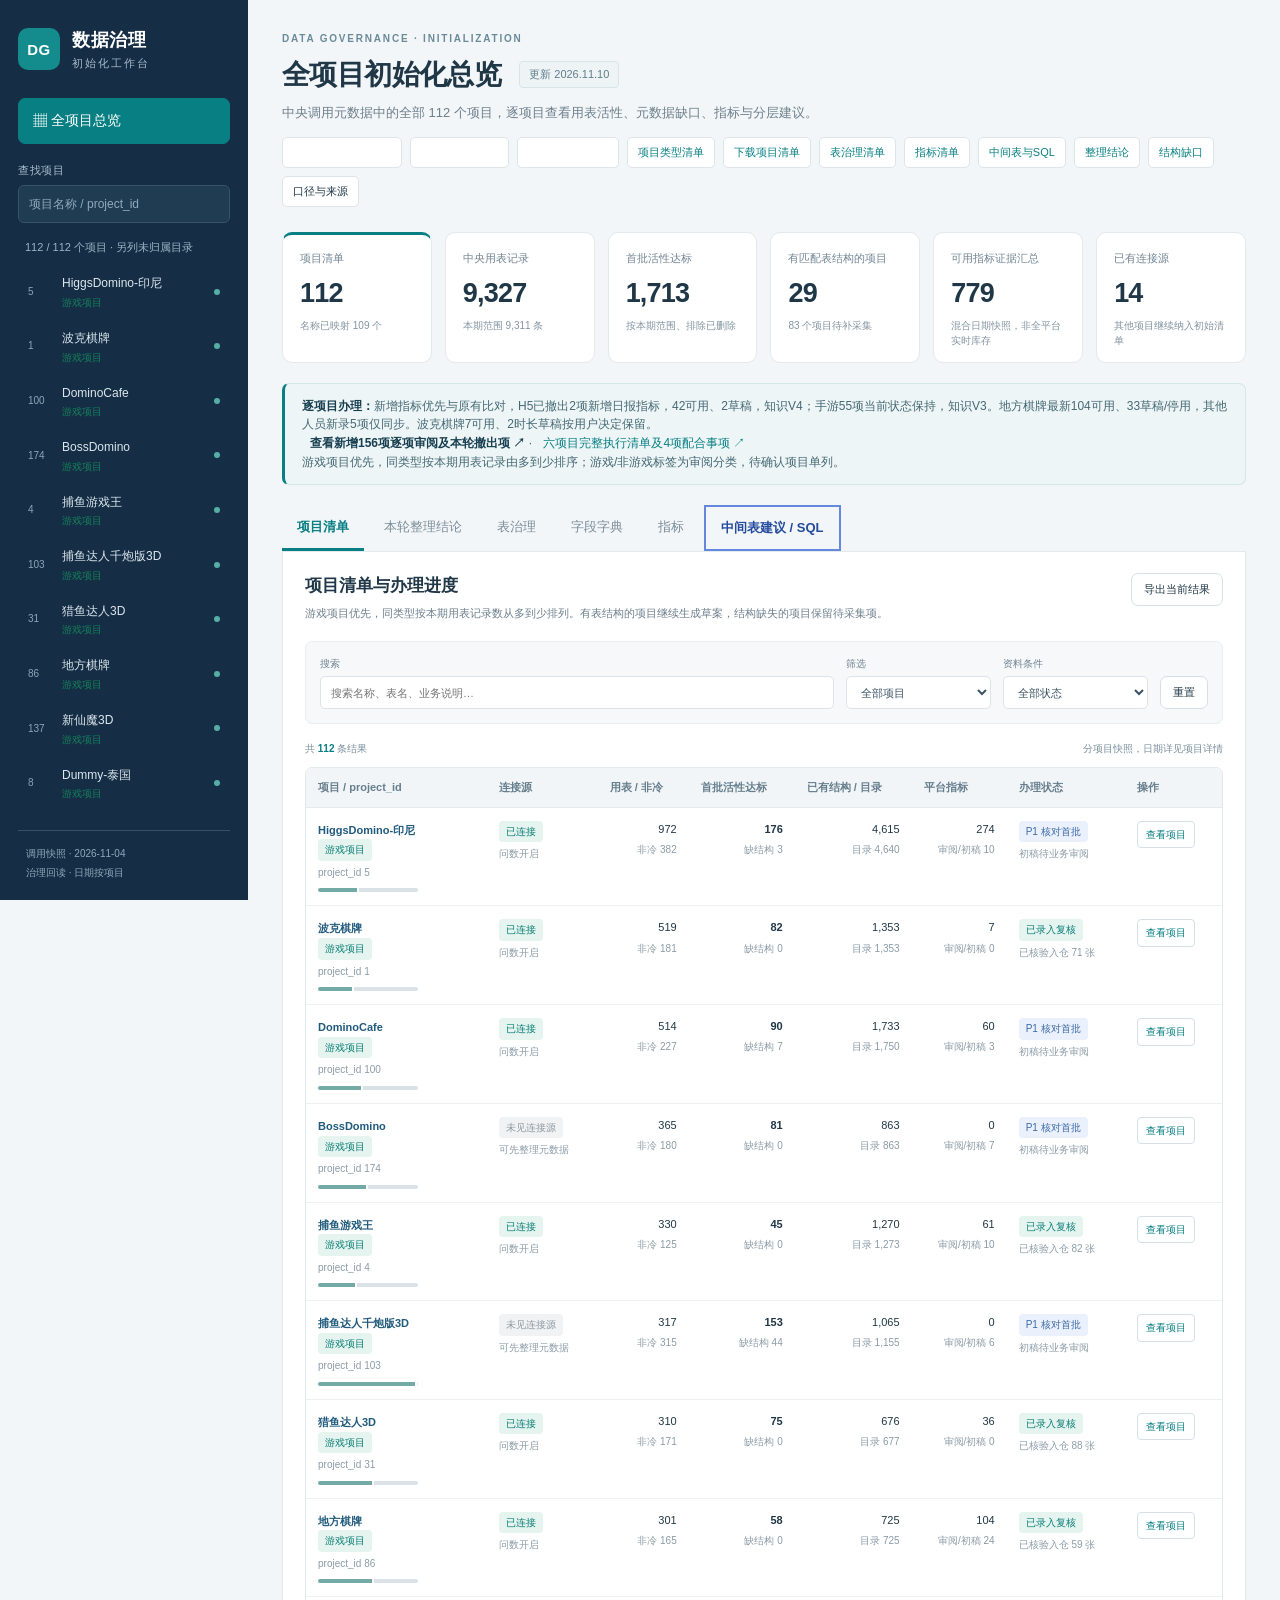
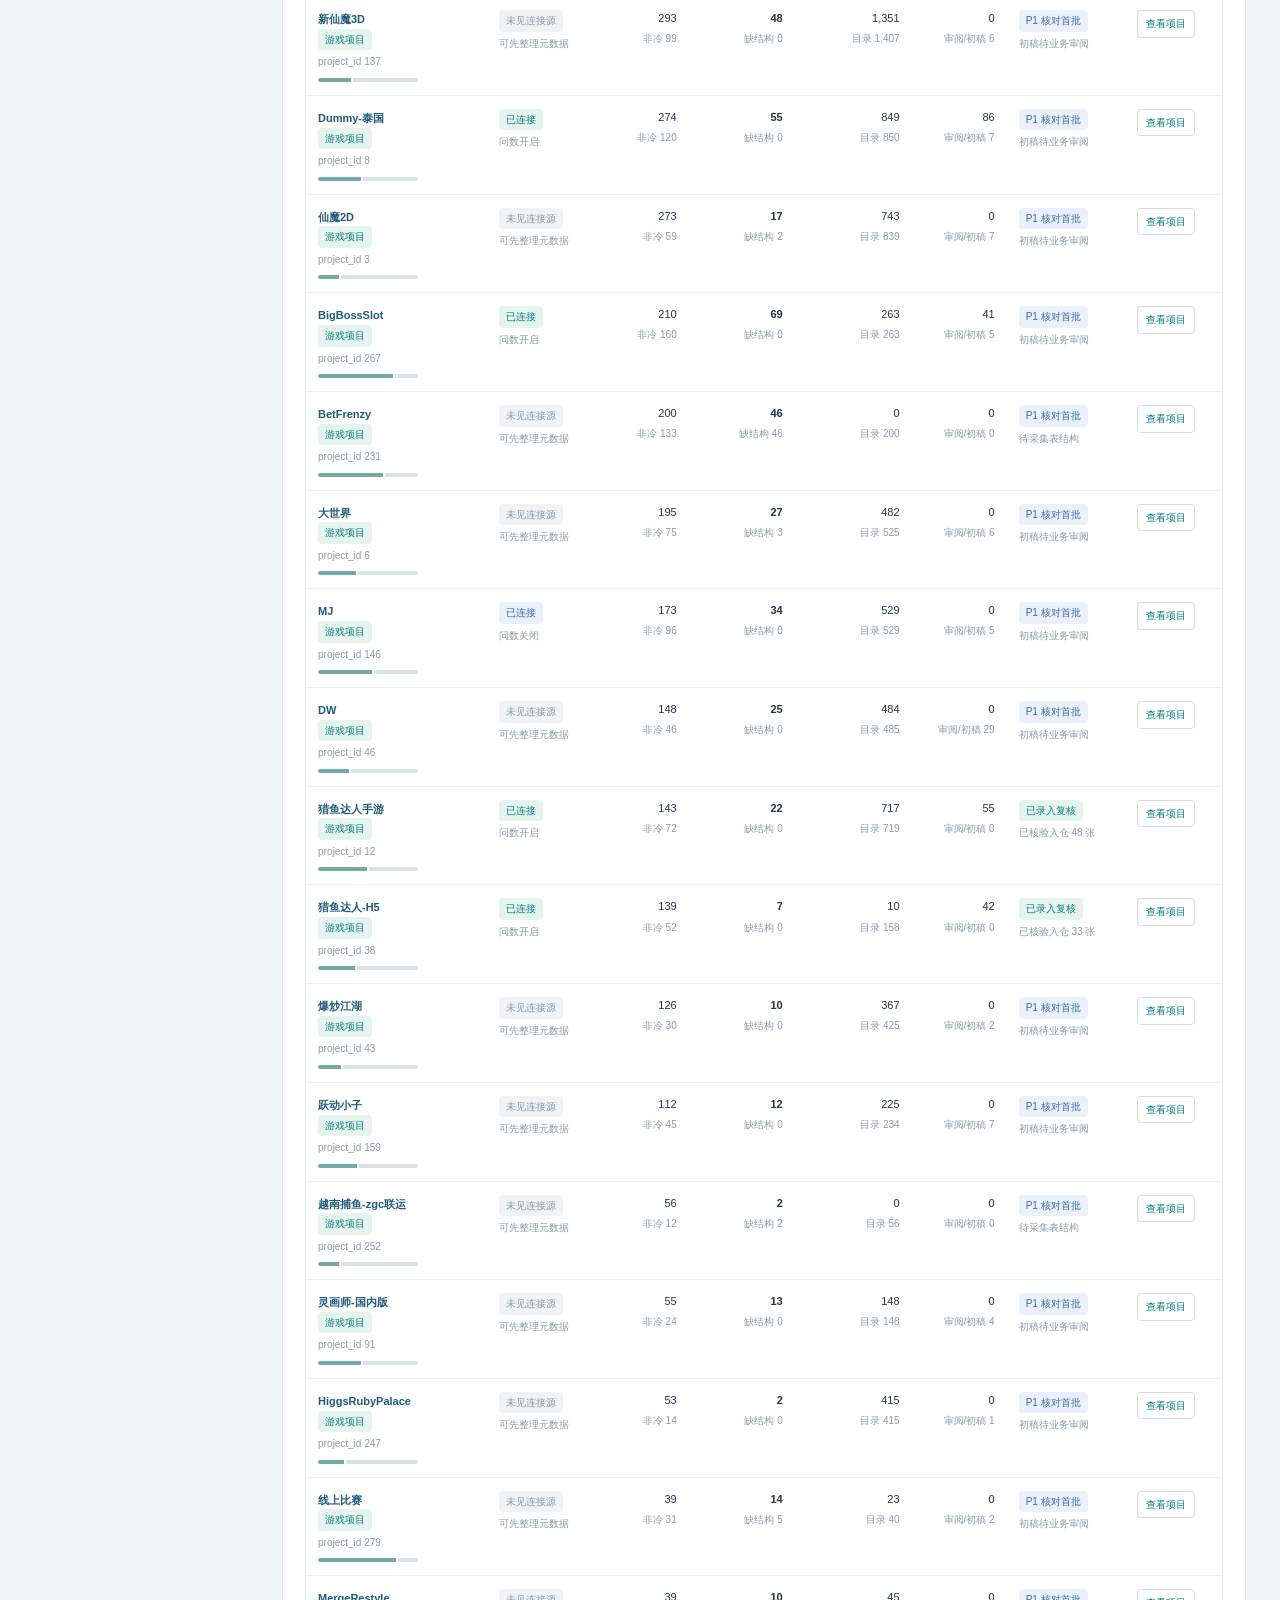
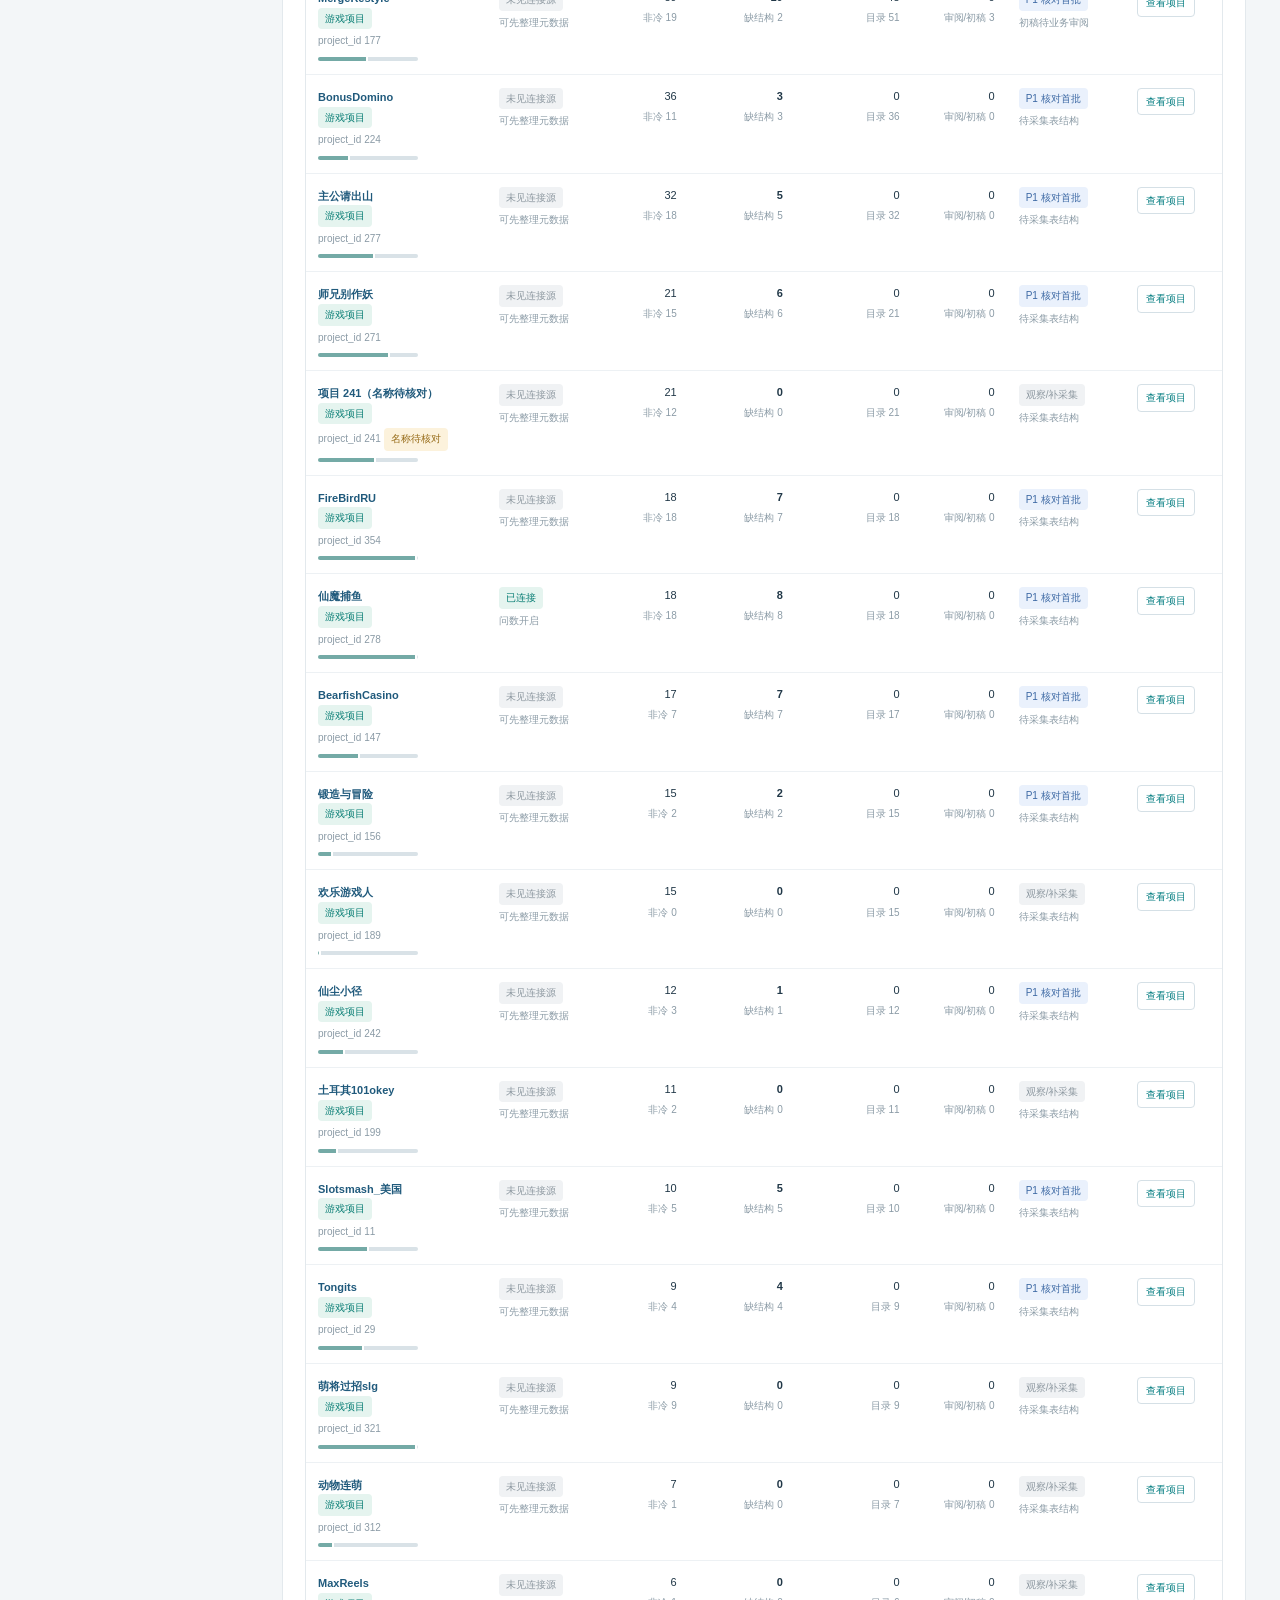
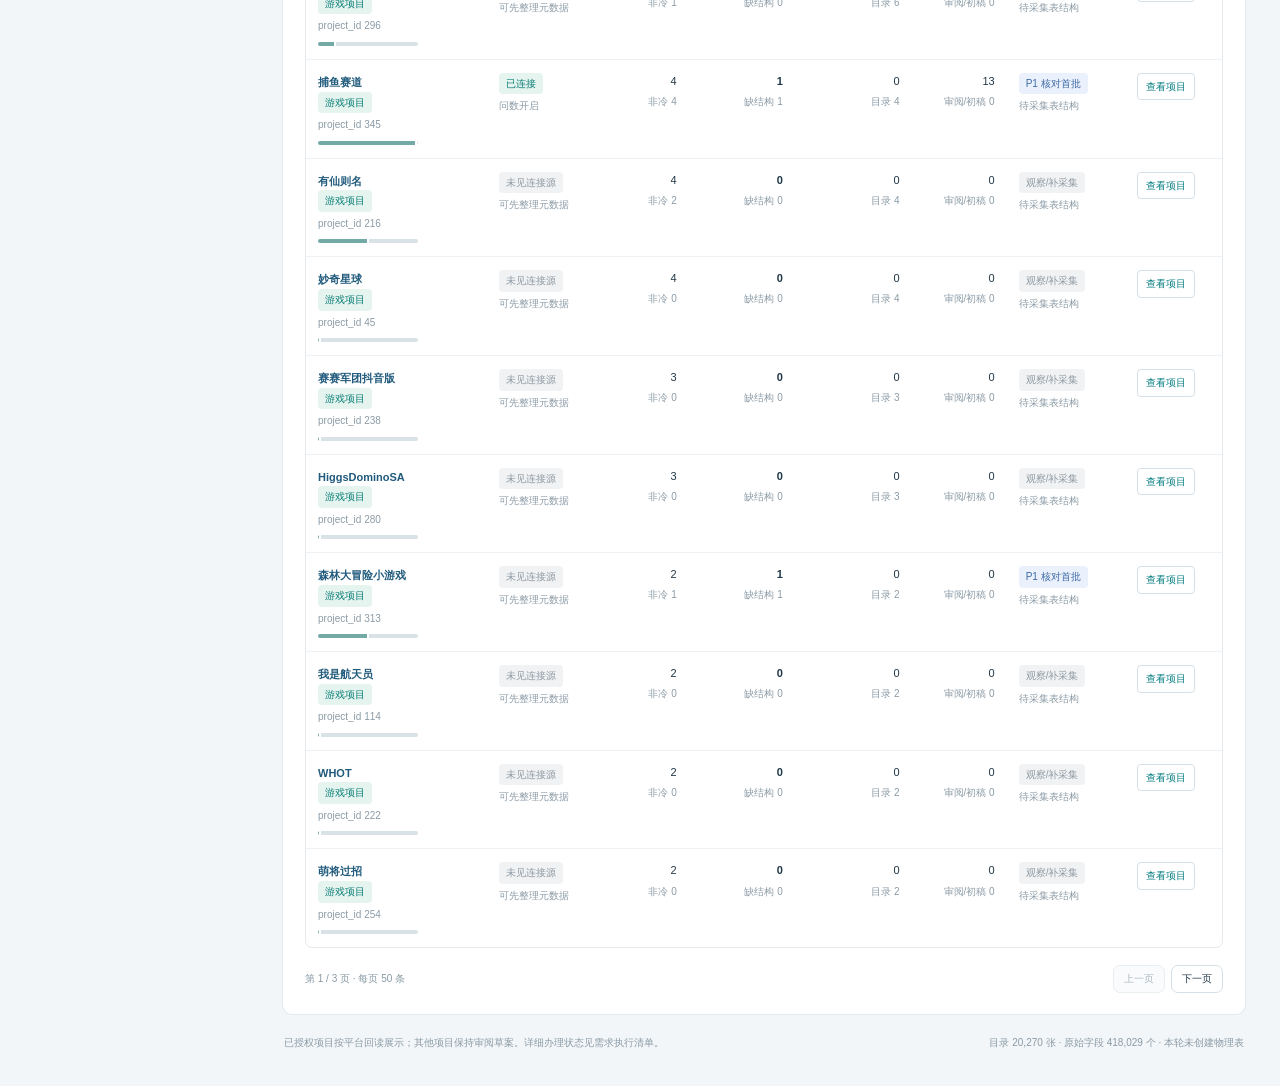
==== commit c7e50392: "Update governance checklist, verified project records and game priority views" ====
--- a/index.html
+++ b/index.html
@@ -6,4 +6,4 @@
 <section class="content"><div class="content-top"><div><h2 id="sectionTitle"></h2><p class="small" id="sectionHint"></p></div><button id="exportCurrent">导出当前结果</button></div><div class="filters"><label class="search-label">搜索<input id="search" placeholder="搜索名称、表名、业务说明…"></label><label>筛选<select id="filter"></select></label><label id="secondaryLabel">层级<select id="secondary"></select></label><label id="includeDroppedWrap" class="check"><input type="checkbox" id="includeDropped">包含已删除表</label><button id="resetFilters">重置</button></div><div id="loading" role="status" hidden>正在加载数据…</div><div id="resultMeta" class="result-meta"></div><div class="table-wrap" id="tableWrap"></div><div class="pagination"><span id="pageInfo"></span><div><button id="prevPage">上一页</button><button id="nextPage">下一页</button></div></div></section>
 <footer>已授权项目按平台回读展示；其他项目保持审阅草案。详细办理状态见需求执行清单。<span id="footerCount"></span></footer></main>
 <dialog id="detailDialog"><div class="dialog-head"><div><div class="eyebrow" id="dialogEyebrow"></div><h2 id="dialogTitle"></h2></div><button id="closeDialog" aria-label="关闭详情">×</button></div><div id="dialogBody"></div></dialog>
-<script id="manifest" type="application/json">{"revision":"59cbe5d2a39f","stats":{"date":"2026-11-06","activity_date":"2026-11-04","project_count":112,"raw_usage_rows":9327,"raw_first_count":1713,"scope_excluded_usage":16,"scoped_usage_rows":9311,"catalog_tables":20270,"catalog_live_tables":19976,"catalog_columns":418029,"live_columns":403971,"project_table_associations":23461,"first_count":1713,"first_with_schema":1250,"projects_usage_with_schema":29,"connections":14,"available_metrics":779,"review_metrics":136,"models":149,"model_dwd":105,"model_dws":44,"known_registered_review_tables":378,"unassigned_tables":155,"name_missing":["42","169","241"],"alias_changes":47,"other_projects_reviewed":110,"other_projects_with_first_schema":25,"other_projects_without_matching_schema":84,"other_project_metric_sql":572,"other_project_tag_drafts":2601,"other_project_platform_writes":140,"metric_export_refresh_blocked":false,"platform_new_metadata_20261106":141,"platform_new_metrics_20261106":8,"platform_existing_fixes_20261106":3,"legacy_20261105_counts":{"platform_header_total":721,"unexported_header_difference":30,"platform_writes_this_round":102,"platform_new_registrations_this_round":38,"platform_prefix_updates":64,"metric_export_snapshot":691,"metric_ui_new_confirmed":16,"temporary_metric_copy_excluded":1},"platform_new_metrics_20261108":6,"platform_existing_updates_20261108":3,"platform_new_metadata_20261108":0,"platform_new_metrics_20261109":2,"platform_new_metadata_20261109":0,"platform_field_notes_20261109":12,"platform_knowledge_20261109":1,"platform_table_descriptions_20261109":1,"platform_knowledge_updates_20261109":1,"metadata_status_restored_20261109":3,"platform_new_metrics_saved_20261109":11,"platform_boke_new_available":7,"platform_boke_new_drafts":2,"new_added_overlap_retired":2,"added_metric_records_reviewed":156,"dw_scheduler_review":{"workflows":169,"task_versions":884,"metric_themes":20,"field_notes":38,"platform_writes":0},"dw_priority_selection":{"eligible_metadata":25,"priority_metadata":16,"metadata_wait_evidence":2,"remaining_eligible_metadata":7,"priority_metric_themes":13,"metric_themes_wait_definition":7,"existing_models_reuse":7,"recommended_new_dwd":2,"recommended_new_dws":2,"build_first_phase":2,"platform_writes":0,"production_queries":0}},"projects":[{"id":"5","name":"HiggsDomino-印尼","name_confirmed":true,"short":"Domino","connection":{"apply_enabled":true,"created_at":"2026-07-01 16:58:35","db_count":8,"engine":"adb","insight_enabled":true,"name":"HiggsDomino-印尼","pending_tables":748,"databases":["domino_ads","domino_dwd","domino_dws","domino_ods","xsbs_ads","xsbs_dwd","xsbs_dws","xsbs_ods"]},"table_count":4640,"usage_count":972,"schema_count":4615,"noncold":382,"cold":590,"unknown":3668,"dropped":20,"first_count":176,"first_with_schema":173,"first_schema_missing":3,"q30":28863,"q7":12033,"fields":56680,"field_comment_gaps":9082,"tag_drafts":376,"available_metrics":274,"review_metrics":10,"candidate_metrics":10,"model_dwd":6,"model_dws":2,"model_new":7,"verified_registered_tables":0,"data_file":"data/projects/5.json","initialization":"结构草案已整理，未录入平台","priority":"P1 核对首批","model_dws_reuse":0,"review_stage":"结构草案已整理","review_tags":376,"review_only":true,"project_kind":"game","project_kind_label":"游戏项目","project_category":"游戏产品","project_kind_reason":"依据项目名称映射及其游戏、角色、道具、赛事或充值等业务表名，归入本轮游戏业务优先队列。","project_kind_evidence":["domino_ods.prop_log","domino_ods.comm_game_log","domino_ods.activity_user_game_log","domino_ods.game_biz_map_conf"],"project_kind_confidence":"本轮审阅分类，待业务负责人复核"},{"id":"1","name":"波克棋牌","name_confirmed":true,"short":"波克棋牌","connection":{"name":"波克棋牌","engine":"adb","db_count":5,"databases":["bkqp_ods","bkqp_dwd","bkqp_dws","bkqp_ads","bkqp_an"],"insight_enabled":true,"apply_enabled":false,"observed_at":"2026-11-08平台UI保存及行回读"},"table_count":1353,"usage_count":519,"schema_count":1353,"noncold":181,"cold":338,"unknown":834,"dropped":12,"first_count":82,"first_with_schema":82,"first_schema_missing":0,"q30":10045,"q7":3761,"fields":30226,"field_comment_gaps":1912,"tag_drafts":181,"available_metrics":7,"review_metrics":0,"candidate_metrics":0,"model_dwd":6,"model_dws":2,"model_new":6,"verified_registered_tables":71,"data_file":"data/projects/1.json","initialization":"82张元数据已有回执；9项指标已保存，7可用2时长草稿，知识V2已发布","priority":"已录入复核","model_dws_reuse":0,"review_stage":"82张元数据已有回执；9项指标已保存，7可用2时长草稿，知识V2已发布","review_tags":181,"review_only":false,"project_kind":"game","project_kind_label":"游戏项目","project_category":"游戏产品","project_kind_reason":"依据项目名称映射及其游戏、角色、道具、赛事或充值等业务表名，归入本轮游戏业务优先队列。","project_kind_evidence":["bkqp_ods.fish_game_log","bkqp_ods.tb_game_log","bkqp_ods.fish_open_order","bkqp_dws.dws_fish_game_daily_user_agg"],"project_kind_confidence":"本轮审阅分类，待业务负责人复核","upload_summary":{"tables":82,"metrics":7,"verified":"2026-11-09","an_layer_pending":11,"drafts":2,"knowledge":1,"knowledge_latest_version":"V2","merged_drafts":0,"deferred_metrics":0,"metric_verified":"2026-11-09","table_verified":"2026-11-06"},"scope_note":"波克棋牌（ID1）五库连接、问数与当前账号入口已恢复。82张元数据有回执：71张标准层、11张AN层级待确认；9项指标已保存，7项可用、2项时长草稿按用户决定等待补齐。1篇知识V2已发布。指标字段与SQL原生导出核验通过，单日聚合可执行；这不代表运营数值已全部验收。","followup_date":"2026-11-09","metric_drafts":2,"metric_overlap_review_url":"新增指标重合审阅.html"},{"id":"100","name":"DominoCafe","name_confirmed":true,"short":"DominoCafe","connection":{"apply_enabled":true,"created_at":"2026-08-03 17:16:48","db_count":5,"engine":"starrocks","insight_enabled":true,"name":"DominoCafe","pending_tables":1542,"databases":["ludocafe_ads","ludocafe_an","ludocafe_dwd","ludocafe_dws","ludocafe_ods"]},"table_count":1750,"usage_count":514,"schema_count":1733,"noncold":227,"cold":287,"unknown":1236,"dropped":31,"first_count":90,"first_with_schema":83,"first_schema_missing":7,"q30":8828,"q7":2423,"fields":29695,"field_comment_gaps":1145,"tag_drafts":212,"available_metrics":60,"review_metrics":3,"candidate_metrics":3,"model_dwd":5,"model_dws":2,"model_new":4,"verified_registered_tables":0,"data_file":"data/projects/100.json","initialization":"结构草案已整理，未录入平台","priority":"P1 核对首批","model_dws_reuse":0,"review_stage":"结构草案已整理","review_tags":212,"review_only":true,"project_kind":"game","project_kind_label":"游戏项目","project_category":"游戏产品","project_kind_reason":"依据项目名称映射及其游戏、角色、道具、赛事或充值等业务表名，归入本轮游戏业务优先队列。","project_kind_evidence":["ludocafe_ods.zeusslot_game_log","ludocafe_ods.slot_bonus_log","ludocafe_ods.slot_player_floor_log","ludocafe_ods.games"],"project_kind_confidence":"本轮审阅分类，待业务负责人复核"},{"id":"174","name":"BossDomino","name_confirmed":true,"short":"BossDomino","connection":null,"table_count":863,"usage_count":365,"schema_count":863,"noncold":180,"cold":185,"unknown":498,"dropped":1,"first_count":81,"first_with_schema":81,"first_schema_missing":0,"q30":9003,"q7":2568,"fields":14470,"field_comment_gaps":962,"tag_drafts":180,"available_metrics":0,"review_metrics":7,"candidate_metrics":7,"model_dwd":6,"model_dws":2,"model_new":7,"verified_registered_tables":0,"data_file":"data/projects/174.json","initialization":"结构草案已整理，未录入平台","priority":"P1 核对首批","model_dws_reuse":0,"review_stage":"结构草案已整理","review_tags":180,"review_only":true,"project_kind":"game","project_kind_label":"游戏项目","project_category":"游戏产品","project_kind_reason":"依据项目名称映射及其游戏、角色、道具、赛事或充值等业务表名，归入本轮游戏业务优先队列。","project_kind_evidence":["boss_domino_ods.user_slot_game_log_realtime","boss_domino_ods.infull_order","boss_domino_ods.games","boss_domino_an.slotbuff_rep_di"],"project_kind_confidence":"本轮审阅分类，待业务负责人复核"},{"id":"4","name":"捕鱼游戏王","name_confirmed":true,"short":"捕鱼游戏王","connection":{"apply_enabled":true,"created_at":"2026-07-01 18:14:35","db_count":4,"engine":"adb","insight_enabled":true,"name":"捕鱼游戏王","pending_tables":846,"databases":["byqph5_ads","byqph5_dwd","byqph5_dws","byqph5_ods"]},"table_count":1273,"usage_count":330,"schema_count":1270,"noncold":125,"cold":205,"unknown":943,"dropped":29,"first_count":45,"first_with_schema":45,"first_schema_missing":0,"q30":1754,"q7":416,"fields":28945,"field_comment_gaps":315,"tag_drafts":125,"available_metrics":61,"review_metrics":10,"candidate_metrics":0,"model_dwd":5,"model_dws":2,"model_new":7,"verified_registered_tables":82,"data_file":"data/projects/4.json","initialization":"原9表已分流；REP按用户要求保留缺口，7张非首批暂缓","priority":"已录入复核","model_dws_reuse":0,"upload_summary":{"review_tables":91,"tables":82,"pending_tables":9,"project_assets":104,"metrics":61,"available_metrics":61,"verified":"2026-11-09","first_batch_pending_tables":2,"non_first_batch_deferred_tables":7,"drafts":0,"metric_verified":"2026-11-09"},"scope_note":"原审阅91张中82张已登记，原9张未登记表按最新快照分流：2张REP报表达到首批门槛但未绑定，7张因7天0次或30天不超过4次暂不进入首批。当前104项资产和61项可用指标仍沿用原登记快照，未将盘点数量冒充本次补录。 本期首批45张中33张有逐表入仓回执；现有四库内另10张缺回执，需逐表核对是否已录及标签说明；另外2张REP按用户决定保留。","legacy_url":"https://jiyunfei150-del.github.io/project-table-activity/fish-king/","review_stage":"原9表已分流；REP按用户要求保留缺口，7张非首批暂缓","review_tags":0,"review_only":true,"project_kind":"game","project_kind_label":"游戏项目","project_category":"游戏产品","project_kind_reason":"依据项目名称映射及其游戏、角色、道具、赛事或充值等业务表名，归入本轮游戏业务优先队列。","project_kind_evidence":["byqph5_rep.buyu_total_report_normal","byqph5_ods.fish_game_log","byqph5_ods.fish_money_log","byqph5_ods.pook_infull"],"project_kind_confidence":"本轮审阅分类，待业务负责人复核","pending_first_batch_tables":2,"policy_deferred_tables":7,"followup_date":"2026-11-09","metric_drafts":0,"metric_overlap_review_url":"新增指标重合审阅.html"},{"id":"103","name":"捕鱼达人千炮版3D","name_confirmed":true,"short":"捕鱼达人千炮版3D","connection":null,"table_count":1155,"usage_count":317,"schema_count":1065,"noncold":315,"cold":2,"unknown":838,"dropped":5,"first_count":153,"first_with_schema":109,"first_schema_missing":44,"q30":51797,"q7":28933,"fields":20184,"field_comment_gaps":582,"tag_drafts":227,"available_metrics":0,"review_metrics":6,"candidate_metrics":6,"model_dwd":4,"model_dws":2,"model_new":6,"verified_registered_tables":0,"data_file":"data/projects/103.json","initialization":"结构草案已整理，未录入平台","priority":"P1 核对首批","model_dws_reuse":0,"review_stage":"结构草案已整理","review_tags":227,"review_only":true,"project_kind":"game","project_kind_label":"游戏项目","project_category":"游戏产品","project_kind_reason":"依据项目名称映射及其游戏、角色、道具、赛事或充值等业务表名，归入本轮游戏业务优先队列。","project_kind_evidence":["byqp_ods.prop_send_log","byqp_ods.game_money_log","byqp_ods.buyu_rank_msg","byqp_ods.buyu_rank_msg_hi"],"project_kind_confidence":"本轮审阅分类，待业务负责人复核"},{"id":"31","name":"猎鱼达人3D","name_confirmed":true,"short":"猎鱼达人3D","connection":{"apply_enabled":true,"created_at":"2026-05-13 11:56:08","db_count":4,"engine":"starrocks","insight_enabled":true,"name":"猎鱼达人3D","pending_tables":428,"databases":["lydr3d_ads","lydr3d_dwd","lydr3d_dws","lydr3d_ods"]},"table_count":677,"usage_count":310,"schema_count":676,"noncold":171,"cold":139,"unknown":367,"dropped":0,"first_count":75,"first_with_schema":75,"first_schema_missing":0,"q30":4926,"q7":1907,"fields":11826,"field_comment_gaps":745,"tag_drafts":170,"available_metrics":36,"review_metrics":0,"candidate_metrics":10,"model_dwd":5,"model_dws":2,"model_new":5,"verified_registered_tables":88,"data_file":"data/projects/31.json","initialization":"修复2张被状态筛选隐藏的正式表，已打标共88张；AN按用户决定保留缺口","priority":"已录入复核","model_dws_reuse":0,"review_stage":"修复2张被状态筛选隐藏的正式表，已打标共88张；AN按用户决定保留缺口","review_tags":170,"review_only":false,"metric_drafts":0,"upload_summary":{"tables":88,"metrics":36,"drafts":0,"verified":"2026-11-09","new_metadata":42,"metadata_status_restored":2,"metric_verified":"2026-11-09","table_verified":"2026-11-09"},"scope_note":"本次修复2张原已治理但被暂不纳入状态隐藏的正式表；标签与说明沿用原值。当前已打标88张，原首批75张中已覆盖73张，其余2张位于AN库，按用户决定保留缺口。指标数沿用原生导出快照，未以本次元数据状态修复冒充新增指标。","project_kind":"game","project_kind_label":"游戏项目","project_category":"游戏产品","project_kind_reason":"依据项目名称映射及其游戏、角色、道具、赛事或充值等业务表名，归入本轮游戏业务优先队列。","project_kind_evidence":["lydr3d_ods.fish_game_log","lydr3d_ods.fish_boke_point_log","lydr3d_ods.game_event_log","lydr3d_ods.fish_money_log"],"project_kind_confidence":"本轮审阅分类，待业务负责人复核","followup_date":"2026-11-09","metric_overlap_review_url":"新增指标重合审阅.html"},{"id":"86","name":"地方棋牌","name_confirmed":true,"short":"地方棋牌","connection":{"apply_enabled":false,"created_at":"2026-11-04 18:35:01","db_count":8,"engine":"adb","insight_enabled":true,"name":"地方棋牌","pending_tables":584,"databases":["friend_ads","friend_dwd","friend_dws","friend_ods","gold_ads","gold_dwd","gold_dws","gold_ods"],"observed_at":"2026-11-05 16:03后页面核对；连接配置由用户侧变更，本次未修改"},"table_count":725,"usage_count":301,"schema_count":725,"noncold":165,"cold":136,"unknown":424,"dropped":8,"first_count":58,"first_with_schema":58,"first_schema_missing":0,"q30":19522,"q7":8954,"fields":11886,"field_comment_gaps":933,"tag_drafts":165,"available_metrics":104,"review_metrics":24,"candidate_metrics":0,"model_dwd":10,"model_dws":2,"model_new":12,"verified_registered_tables":59,"data_file":"data/projects/86.json","initialization":"59张元数据；104可用、33草稿/停用；同事新增5项只同步","priority":"已录入复核","model_dws_reuse":2,"upload_summary":{"tables":59,"metrics":104,"drafts":33,"verified":"2026-11-09","new_metrics_this_batch":6,"existing_updated_this_batch":3,"knowledge_verified":3,"knowledge_verified_date":"2026-11-09","field_notes_updated_20261109":3,"merged_drafts":32,"other_offline":1,"metric_verified":"2026-11-09","table_verified":"2026-11-06"},"scope_note":"2026-11-09原生导出：104项可用、33项草稿/停用（32项原合并草稿，另1项由同事停用）。同事新增2项已同步保留；本轮未修改其定义或SQL。剩余37条标准定义中：12条沿用既有核心指标，1条求签钻石在已核对38天日粒度窗口复用；21条行为定义已收敛为6个核心候选，待可靠绑定好友房来源；3条冷来源比赛奖励不入首批。事件知识V2已发布。指标库存已刷新至2026-11-09；其他人员维护项不计本轮新增。 本轮原生库存为137项，新增5项其他人员维护的活跃分群/在线指标只同步展示；我新增130项（含此前草稿）与非我维护的7项逐项比对，未直接替换。32项既有合并草稿及1项同事停用保持。 本期首批58张中56张有逐表入仓回执；friend_ods.card_donate_log、friend_dwd.dwd_user_info_di两张仍缺回执，需核对，不直接判为未录入。","legacy_url":"https://jiyunfei150-del.github.io/local-chess-governance-v2/","review_stage":"59张元数据；104可用、33草稿/停用；同事新增5项只同步","review_tags":0,"review_only":false,"metric_drafts":33,"project_kind":"game","project_kind_label":"游戏项目","project_category":"游戏产品","project_kind_reason":"依据项目名称映射及其游戏、角色、道具、赛事或充值等业务表名，归入本轮游戏业务优先队列。","project_kind_evidence":["gold_ods.games","gold_ods.comm_game_log","friend_ods.comm_game_log","friend_ods.friend_game_log"],"project_kind_confidence":"本轮审阅分类，待业务负责人复核","followup_date":"2026-11-09","behavior_plan_url":"地方棋牌行为指标收敛.html","metric_overlap_review_url":"新增指标重合审阅.html"},{"id":"137","name":"新仙魔3D","name_confirmed":true,"short":"新仙魔3D","connection":null,"table_count":1407,"usage_count":293,"schema_count":1351,"noncold":99,"cold":194,"unknown":1114,"dropped":24,"first_count":48,"first_with_schema":48,"first_schema_missing":0,"q30":5059,"q7":1170,"fields":16289,"field_comment_gaps":1191,"tag_drafts":98,"available_metrics":0,"review_metrics":6,"candidate_metrics":6,"model_dwd":5,"model_dws":2,"model_new":7,"verified_registered_tables":0,"data_file":"data/projects/137.json","initialization":"结构草案已整理，未录入平台","priority":"P1 核对首批","model_dws_reuse":0,"review_stage":"结构草案已整理","review_tags":98,"review_only":true,"project_kind":"game","project_kind_label":"游戏项目","project_category":"游戏产品","project_kind_reason":"依据项目名称映射及其游戏、角色、道具、赛事或充值等业务表名，归入本轮游戏业务优先队列。","project_kind_evidence":["xianmo_ods_rt.fish_shot_info_log","xianmo_ai.user_infull_detail","xianmo_ai.dwd_user_game_score_di","xianmo_ai.dwd_user_infull_info_di"],"project_kind_confidence":"本轮审阅分类，待业务负责人复核"},{"id":"8","name":"Dummy-泰国","name_confirmed":true,"short":"Dummy-泰国","connection":{"apply_enabled":true,"created_at":"2026-06-22 14:37:31","db_count":4,"engine":"adb","insight_enabled":true,"name":"Dummy-泰国","pending_tables":774,"databases":["dummy_ads","dummy_an","dummy_dwd","dummy_ods"]},"table_count":850,"usage_count":274,"schema_count":849,"noncold":120,"cold":154,"unknown":576,"dropped":0,"first_count":55,"first_with_schema":55,"first_schema_missing":0,"q30":12110,"q7":3813,"fields":15099,"field_comment_gaps":391,"tag_drafts":120,"available_metrics":86,"review_metrics":7,"candidate_metrics":7,"model_dwd":6,"model_dws":2,"model_new":7,"verified_registered_tables":0,"data_file":"data/projects/8.json","initialization":"结构草案已整理，未录入平台","priority":"P1 核对首批","model_dws_reuse":0,"review_stage":"结构草案已整理","review_tags":120,"review_only":true,"project_kind":"game","project_kind_label":"游戏项目","project_category":"游戏产品","project_kind_reason":"依据项目名称映射及其游戏、角色、道具、赛事或充值等业务表名，归入本轮游戏业务优先队列。","project_kind_evidence":["dummy_ods.infull_order","dummy_ods.games","dummy_ods.user_slot_game_log_realtime","dummy_ods_rt.infull_order_log"],"project_kind_confidence":"本轮审阅分类，待业务负责人复核"},{"id":"3","name":"仙魔2D","name_confirmed":true,"short":"仙魔2D","connection":null,"table_count":839,"usage_count":273,"schema_count":743,"noncold":59,"cold":214,"unknown":566,"dropped":0,"first_count":17,"first_with_schema":15,"first_schema_missing":2,"q30":495,"q7":201,"fields":19381,"field_comment_gaps":527,"tag_drafts":47,"available_metrics":0,"review_metrics":7,"candidate_metrics":7,"model_dwd":4,"model_dws":2,"model_new":6,"verified_registered_tables":0,"data_file":"data/projects/3.json","initialization":"结构草案已整理，未录入平台","priority":"P1 核对首批","model_dws_reuse":0,"review_stage":"结构草案已整理","review_tags":47,"review_only":true,"project_kind":"game","project_kind_label":"游戏项目","project_category":"游戏产品","project_kind_reason":"依据项目名称映射及其游戏、角色、道具、赛事或充值等业务表名，归入本轮游戏业务优先队列。","project_kind_evidence":["bkby_ods.fish_money_log","bkby_ods.fish_activity_log","bkby_ods.fish_coupon_exchange_order","bkby_dwd.dwd_user_game_score_di"],"project_kind_confidence":"本轮审阅分类，待业务负责人复核"},{"id":"267","name":"BigBossSlot","name_confirmed":true,"short":"BigBossSlot","connection":{"apply_enabled":true,"created_at":"2026-06-17 10:24:14","db_count":4,"engine":"starrocks","insight_enabled":true,"name":"BigBossSlot","pending_tables":204,"databases":["bbs_ads","bbs_dwd","bbs_dws","bbs_ods"]},"table_count":263,"usage_count":210,"schema_count":263,"noncold":160,"cold":50,"unknown":53,"dropped":5,"first_count":69,"first_with_schema":69,"first_schema_missing":0,"q30":16246,"q7":5124,"fields":4862,"field_comment_gaps":48,"tag_drafts":160,"available_metrics":41,"review_metrics":5,"candidate_metrics":5,"model_dwd":6,"model_dws":2,"model_new":3,"verified_registered_tables":0,"data_file":"data/projects/267.json","initialization":"结构草案已整理，未录入平台","priority":"P1 核对首批","model_dws_reuse":0,"review_stage":"结构草案已整理","review_tags":160,"review_only":true,"project_kind":"game","project_kind_label":"游戏项目","project_category":"游戏产品","project_kind_reason":"依据项目名称映射及其游戏、角色、道具、赛事或充值等业务表名，归入本轮游戏业务优先队列。","project_kind_evidence":["bbs_ods.user_slot_game_log","bbs_ods.user_prop_log","bbs_ods.infull_order","bbs_ods.user_slot_login_log"],"project_kind_confidence":"本轮审阅分类，待业务负责人复核"},{"id":"231","name":"BetFrenzy","name_confirmed":true,"short":"BetFrenzy","connection":null,"table_count":200,"usage_count":200,"schema_count":0,"noncold":133,"cold":67,"unknown":0,"dropped":0,"first_count":46,"first_with_schema":0,"first_schema_missing":46,"q30":4576,"q7":805,"fields":0,"field_comment_gaps":0,"tag_drafts":0,"available_metrics":0,"review_metrics":0,"candidate_metrics":0,"model_dwd":0,"model_dws":0,"model_new":0,"verified_registered_tables":0,"data_file":"data/projects/231.json","initialization":"缺结构待采集，未录入平台","priority":"P1 核对首批","model_dws_reuse":0,"review_stage":"缺结构待采集","review_tags":0,"review_only":true,"project_kind":"game","project_kind_label":"游戏项目","project_category":"游戏产品","project_kind_reason":"依据项目名称映射及其游戏、角色、道具、赛事或充值等业务表名，归入本轮游戏业务优先队列。","project_kind_evidence":["ynh5_ods.fish_money_log","ynh5_ods.fish_game_log","ynh5_ods.prop_send_log","ynh5_ods.smg_zeus_game_log"],"project_kind_confidence":"本轮审阅分类，待业务负责人复核"},{"id":"6","name":"大世界","name_confirmed":true,"short":"大世界","connection":null,"table_count":525,"usage_count":195,"schema_count":482,"noncold":75,"cold":120,"unknown":330,"dropped":0,"first_count":27,"first_with_schema":24,"first_schema_missing":3,"q30":4039,"q7":1578,"fields":6127,"field_comment_gaps":1263,"tag_drafts":57,"available_metrics":0,"review_metrics":6,"candidate_metrics":6,"model_dwd":5,"model_dws":2,"model_new":7,"verified_registered_tables":0,"data_file":"data/projects/6.json","initialization":"结构草案已整理，未录入平台","priority":"P1 核对首批","model_dws_reuse":0,"review_stage":"结构草案已整理","review_tags":57,"review_only":true,"project_kind":"game","project_kind_label":"游戏项目","project_category":"游戏产品","project_kind_reason":"依据项目名称映射及其游戏、角色、道具、赛事或充值等业务表名，归入本轮游戏业务优先队列。","project_kind_evidence":["bydsj_ods_rt.fish_open_order","bydsj_ods_rt.fish_boss_ex_log","bydsj_ods_rt.fish_coupon_exchange_order","bydsj_ods.fish_open_order"],"project_kind_confidence":"本轮审阅分类，待业务负责人复核"},{"id":"146","name":"MJ","name_confirmed":true,"short":"MJ","connection":{"apply_enabled":false,"created_at":"2026-08-11 15:53:39","db_count":4,"engine":"starrocks","insight_enabled":false,"name":"MJ","pending_tables":491,"databases":["hsmj_ads","hsmj_dwd","hsmj_dws","hsmj_ods"]},"table_count":529,"usage_count":173,"schema_count":529,"noncold":96,"cold":77,"unknown":356,"dropped":20,"first_count":34,"first_with_schema":34,"first_schema_missing":0,"q30":2281,"q7":618,"fields":9696,"field_comment_gaps":338,"tag_drafts":96,"available_metrics":0,"review_metrics":5,"candidate_metrics":5,"model_dwd":4,"model_dws":2,"model_new":6,"verified_registered_tables":0,"data_file":"data/projects/146.json","initialization":"结构草案已整理，未录入平台","priority":"P1 核对首批","model_dws_reuse":0,"review_stage":"结构草案已整理","review_tags":96,"review_only":true,"project_kind":"game","project_kind_label":"游戏项目","project_category":"游戏产品","project_kind_reason":"依据项目名称映射及其游戏、角色、道具、赛事或充值等业务表名，归入本轮游戏业务优先队列。","project_kind_evidence":["hsmj_ods.slot_main_log","hsmj_dws.dws_user_game_total_di","hsmj_ods.games","hsmj_ads.games_config"],"project_kind_confidence":"本轮审阅分类，待业务负责人复核"},{"id":"46","name":"DW","name_confirmed":true,"short":"DW","connection":null,"table_count":485,"usage_count":148,"schema_count":484,"noncold":46,"cold":101,"unknown":337,"dropped":109,"first_count":25,"first_with_schema":25,"first_schema_missing":0,"q30":1439,"q7":385,"fields":8915,"field_comment_gaps":833,"tag_drafts":46,"available_metrics":0,"review_metrics":20,"candidate_metrics":17,"model_dwd":7,"model_dws":4,"model_new":4,"verified_registered_tables":0,"data_file":"data/projects/46.json","initialization":"DW首批候选：16张优先元数据、13个指标主题；未录入","priority":"P1 核对首批","model_dws_reuse":2,"review_stage":"活性＋报表逻辑首批候选已整理","review_tags":46,"review_only":true,"project_kind":"game","project_kind_label":"游戏项目","project_category":"游戏产品","project_kind_reason":"依据项目名称映射及其游戏、角色、道具、赛事或充值等业务表名，归入本轮游戏业务优先队列。","project_kind_evidence":["haoshen_ods.slot_main_log","haoshen_ads.total_game_report","haoshen_dwd.dwd_slot_main_log_di","haoshen_ods.games"],"project_kind_confidence":"本轮审阅分类，待业务负责人复核","scope_note":"仅整理haoshen_ods/dwd/dws/ads。指标库存未核验；旧快照0不代表当前没有。","inventory_status":"当前入口未列DW，待全量查重","scheduler_review_url":"DW调度审阅.html","first_batch_review_url":"DW首批治理候选.html"},{"id":"12","name":"猎鱼达人手游","name_confirmed":true,"short":"猎鱼达人手游","connection":{"apply_enabled":true,"created_at":"2026-06-17 10:16:17","db_count":4,"engine":"starrocks","insight_enabled":true,"name":"猎鱼达人手游","pending_tables":427,"databases":["byhls_ads","byhls_dwd","byhls_dws","byhls_ods"]},"table_count":719,"usage_count":143,"schema_count":717,"noncold":72,"cold":71,"unknown":576,"dropped":10,"first_count":22,"first_with_schema":22,"first_schema_missing":0,"q30":1892,"q7":302,"fields":16409,"field_comment_gaps":439,"tag_drafts":70,"available_metrics":55,"review_metrics":0,"candidate_metrics":6,"model_dwd":4,"model_dws":2,"model_new":6,"verified_registered_tables":48,"data_file":"data/projects/12.json","initialization":"48张已打标、55项可用；原有状态保持，知识V3已同步","priority":"已录入复核","model_dws_reuse":0,"review_stage":"48张已打标、55项可用；原有状态保持，知识V3已同步","review_tags":70,"review_only":false,"metric_drafts":0,"upload_summary":{"tables":48,"metrics":55,"drafts":0,"verified":"2026-11-09","new_metadata":9,"metadata_status_restored":1,"metric_verified":"2026-11-09","table_verified":"2026-11-09","merged_drafts":0,"metric_assets":55,"knowledge":1,"knowledge_latest_version":"V3","knowledge_total":2},"scope_note":"2026-11-09最新原生库存：55项可用，原有游戏人数在本轮前已恢复可用，本轮保持所有原有指标状态。我新增的人均游戏时长没有同口径旧项，保留；运营日报活跃用户数实际位于H5。48张元数据及前轮3项表名修正保留，核心知识V3同步原有优先原则。生产查询卡片与最终文字矛盾仍待处理；AN范围按用户决定不扩展。","project_kind":"game","project_kind_label":"游戏项目","project_category":"游戏产品","project_kind_reason":"依据项目名称映射及其游戏、角色、道具、赛事或充值等业务表名，归入本轮游戏业务优先队列。","project_kind_evidence":["byhls_ods.buyu_users","byhls_ods.view_infull_order","byhls_ods.fish_info_log","byhls_ods.game_money_log"],"project_kind_confidence":"本轮审阅分类，待业务负责人复核","followup_date":"2026-11-09","metric_overlap_review_url":"新增指标重合审阅.html"},{"id":"38","name":"猎鱼达人-H5","name_confirmed":true,"short":"猎鱼达人-H5","connection":{"apply_enabled":true,"created_at":"2026-08-31 11:02:51","db_count":4,"engine":"adb","insight_enabled":true,"name":"猎鱼达人-H5","pending_tables":698,"databases":["lydrh5_ads","lydrh5_dwd","lydrh5_dws","lydrh5_ods"]},"table_count":158,"usage_count":139,"schema_count":10,"noncold":52,"cold":87,"unknown":0,"dropped":0,"first_count":7,"first_with_schema":7,"first_schema_missing":0,"q30":359,"q7":46,"fields":0,"field_comment_gaps":0,"tag_drafts":0,"available_metrics":42,"review_metrics":0,"candidate_metrics":0,"model_dwd":0,"model_dws":0,"model_new":0,"verified_registered_tables":33,"data_file":"data/projects/38.json","initialization":"42项可用、2项新增重合草稿；原有40项保持，知识V4已发布","priority":"已录入复核","model_dws_reuse":0,"review_stage":"42项可用、2项新增重合草稿；原有40项保持，知识V4已发布","review_tags":0,"review_only":false,"metric_drafts":2,"upload_summary":{"tables":33,"metrics":42,"drafts":2,"verified":"2026-11-09","new_metadata":7,"new_metrics_20261109":2,"field_notes_updated_20261109":9,"knowledge_latest_version":"V4","metric_verified":"2026-11-09","table_verified":"2026-11-06","merged_drafts":2},"scope_note":"按用户要求优先原有：2026-11-09原生回读44项资产中42可用、2项新增日报指标草稿；原有40项名称、定义、SQL、依赖和维度全部保持。新增运营日报活跃/注册不再提供可用入口，来源差异留作知识与对账说明。保留新增人均游戏时长和最高在线人数，核心知识V4。元数据33张已有回执，历史输入差异与日报留存缺值仍待任务侧证据。","project_kind":"game","project_kind_label":"游戏项目","project_category":"游戏产品","project_kind_reason":"依据项目名称映射及其游戏、角色、道具、赛事或充值等业务表名，归入本轮游戏业务优先队列。","project_kind_evidence":["lydrh5_ads.ads_game_operation_report_di","lydrh5_ods.pook_infull","lydrh5_ods.fish_game_log","lydrh5_ods.ods_txstarlog_fish_game_log_hi"],"project_kind_confidence":"本轮审阅分类，待业务负责人复核","followup_date":"2026-11-09","metric_overlap_review_url":"新增指标重合审阅.html"},{"id":"43","name":"爆炒江湖","name_confirmed":true,"short":"爆炒江湖","connection":null,"table_count":425,"usage_count":126,"schema_count":367,"noncold":30,"cold":96,"unknown":299,"dropped":0,"first_count":10,"first_with_schema":10,"first_schema_missing":0,"q30":508,"q7":163,"fields":5346,"field_comment_gaps":300,"tag_drafts":30,"available_metrics":0,"review_metrics":2,"candidate_metrics":2,"model_dwd":2,"model_dws":1,"model_new":3,"verified_registered_tables":0,"data_file":"data/projects/43.json","initialization":"结构草案已整理，未录入平台","priority":"P1 核对首批","model_dws_reuse":0,"review_stage":"结构草案已整理","review_tags":30,"review_only":true,"project_kind":"game","project_kind_label":"游戏项目","project_category":"游戏产品","project_kind_reason":"依据项目名称映射及其游戏、角色、道具、赛事或充值等业务表名，归入本轮游戏业务优先队列。","project_kind_evidence":["bcjh_ods.pay_log","bcjh_ads.ads_game_operation_report","bcjh_ads.game_operation_report","bcjh_fxy.pay_log"],"project_kind_confidence":"本轮审阅分类，待业务负责人复核"},{"id":"159","name":"跃动小子","name_confirmed":true,"short":"跃动小子","connection":null,"table_count":234,"usage_count":112,"schema_count":225,"noncold":45,"cold":67,"unknown":122,"dropped":1,"first_count":12,"first_with_schema":12,"first_schema_missing":0,"q30":796,"q7":190,"fields":3258,"field_comment_gaps":48,"tag_drafts":45,"available_metrics":0,"review_metrics":7,"candidate_metrics":7,"model_dwd":4,"model_dws":2,"model_new":6,"verified_registered_tables":0,"data_file":"data/projects/159.json","initialization":"结构草案已整理，未录入平台","priority":"P1 核对首批","model_dws_reuse":0,"review_stage":"结构草案已整理","review_tags":45,"review_only":true,"project_kind":"game","project_kind_label":"游戏项目","project_category":"游戏产品","project_kind_reason":"依据项目名称映射及其游戏、角色、道具、赛事或充值等业务表名，归入本轮游戏业务优先队列。","project_kind_evidence":["ydxz_ods.recharge_log","ydxz_ods.role_info","ydxz_ods.knight_item_log","ydxz_ods.role_info_log"],"project_kind_confidence":"本轮审阅分类，待业务负责人复核"},{"id":"252","name":"越南捕鱼-zgc联运","name_confirmed":true,"short":"越南捕鱼-zgc联运","connection":null,"table_count":56,"usage_count":56,"schema_count":0,"noncold":12,"cold":44,"unknown":0,"dropped":0,"first_count":2,"first_with_schema":0,"first_schema_missing":2,"q30":79,"q7":27,"fields":0,"field_comment_gaps":0,"tag_drafts":0,"available_metrics":0,"review_metrics":0,"candidate_metrics":0,"model_dwd":0,"model_dws":0,"model_new":0,"verified_registered_tables":0,"data_file":"data/projects/252.json","initialization":"缺结构待采集，未录入平台","priority":"P1 核对首批","model_dws_reuse":0,"review_stage":"缺结构待采集","review_tags":0,"review_only":true,"project_kind":"game","project_kind_label":"游戏项目","project_category":"游戏产品","project_kind_reason":"依据项目名称映射及其游戏、角色、道具、赛事或充值等业务表名，归入本轮游戏业务优先队列。","project_kind_evidence":["zgcby_ods.smg_candy_game_log","zgcby_ods.fish_game_log","zgcby_ods.fish_pet_game_log","zgcby_ods.smg_sugar_game_log"],"project_kind_confidence":"本轮审阅分类，待业务负责人复核"},{"id":"91","name":"灵画师-国内版","name_confirmed":true,"short":"灵画师-国内版","connection":null,"table_count":148,"usage_count":55,"schema_count":148,"noncold":24,"cold":31,"unknown":93,"dropped":0,"first_count":13,"first_with_schema":13,"first_schema_missing":0,"q30":1556,"q7":285,"fields":1238,"field_comment_gaps":58,"tag_drafts":24,"available_metrics":0,"review_metrics":4,"candidate_metrics":4,"model_dwd":5,"model_dws":2,"model_new":7,"verified_registered_tables":0,"data_file":"data/projects/91.json","initialization":"结构草案已整理，未录入平台","priority":"P1 核对首批","model_dws_reuse":0,"review_stage":"结构草案已整理","review_tags":24,"review_only":true,"project_kind":"game","project_kind_label":"游戏项目","project_category":"游戏产品","project_kind_reason":"依据项目名称映射及其游戏、角色、道具、赛事或充值等业务表名，归入本轮游戏业务优先队列。","project_kind_evidence":["lhs_ods.game_info_log","lhs_ods.recharge_log","lhs_ods.role_log_his","lhs_ods.role_log"],"project_kind_confidence":"本轮审阅分类，待业务负责人复核"},{"id":"247","name":"HiggsRubyPalace","name_confirmed":true,"short":"HiggsRubyPalace","connection":null,"table_count":415,"usage_count":53,"schema_count":415,"noncold":14,"cold":39,"unknown":362,"dropped":0,"first_count":2,"first_with_schema":2,"first_schema_missing":0,"q30":36,"q7":16,"fields":8200,"field_comment_gaps":25,"tag_drafts":14,"available_metrics":0,"review_metrics":1,"candidate_metrics":1,"model_dwd":1,"model_dws":0,"model_new":1,"verified_registered_tables":0,"data_file":"data/projects/247.json","initialization":"结构草案已整理，未录入平台","priority":"P1 核对首批","model_dws_reuse":0,"review_stage":"结构草案已整理","review_tags":14,"review_only":true,"project_kind":"game","project_kind_label":"游戏项目","project_category":"游戏产品","project_kind_reason":"依据项目名称映射及其游戏、角色、道具、赛事或充值等业务表名，归入本轮游戏业务优先队列。","project_kind_evidence":["hrp_ads.new_user_slot_report","hrp_ods.user_slot_game_log_realtime","hrp_ods.games","hrp_ods.infull_partner_config"],"project_kind_confidence":"本轮审阅分类，待业务负责人复核"},{"id":"279","name":"线上比赛","name_confirmed":true,"short":"线上比赛","connection":null,"table_count":40,"usage_count":39,"schema_count":23,"noncold":31,"cold":8,"unknown":1,"dropped":0,"first_count":14,"first_with_schema":9,"first_schema_missing":5,"q30":1186,"q7":219,"fields":728,"field_comment_gaps":11,"tag_drafts":15,"available_metrics":0,"review_metrics":2,"candidate_metrics":2,"model_dwd":1,"model_dws":0,"model_new":1,"verified_registered_tables":0,"data_file":"data/projects/279.json","initialization":"结构草案已整理，未录入平台","priority":"P1 核对首批","model_dws_reuse":1,"review_stage":"结构草案已整理","review_tags":15,"review_only":true,"project_kind":"game","project_kind_label":"游戏项目","project_category":"赛事游戏业务","project_kind_reason":"依据项目名称映射及其游戏、角色、道具、赛事或充值等业务表名，归入本轮游戏业务优先队列。","project_kind_evidence":["xsbs_ods.tms_game_log","xsbs_ods.tms_task_user_progress","xsbs_ods.tms_task_user_cycle","xsbs_ods.tms_task_config"],"project_kind_confidence":"本轮审阅分类，待业务负责人复核"},{"id":"177","name":"MergeRestyle","name_confirmed":true,"short":"MergeRestyle","connection":null,"table_count":51,"usage_count":39,"schema_count":45,"noncold":19,"cold":20,"unknown":12,"dropped":0,"first_count":10,"first_with_schema":8,"first_schema_missing":2,"q30":243,"q7":119,"fields":547,"field_comment_gaps":2,"tag_drafts":14,"available_metrics":0,"review_metrics":3,"candidate_metrics":3,"model_dwd":2,"model_dws":2,"model_new":4,"verified_registered_tables":0,"data_file":"data/projects/177.json","initialization":"结构草案已整理，未录入平台","priority":"P1 核对首批","model_dws_reuse":0,"review_stage":"结构草案已整理","review_tags":14,"review_only":true,"project_kind":"game","project_kind_label":"游戏项目","project_category":"游戏产品","project_kind_reason":"依据项目名称映射及其游戏、角色、道具、赛事或充值等业务表名，归入本轮游戏业务优先队列。","project_kind_evidence":["merge_ods.prop_log"],"project_kind_confidence":"本轮审阅分类，待业务负责人复核"},{"id":"224","name":"BonusDomino","name_confirmed":true,"short":"BonusDomino","connection":null,"table_count":36,"usage_count":36,"schema_count":0,"noncold":11,"cold":25,"unknown":0,"dropped":0,"first_count":3,"first_with_schema":0,"first_schema_missing":3,"q30":103,"q7":18,"fields":0,"field_comment_gaps":0,"tag_drafts":0,"available_metrics":0,"review_metrics":0,"candidate_metrics":0,"model_dwd":0,"model_dws":0,"model_new":0,"verified_registered_tables":0,"data_file":"data/projects/224.json","initialization":"缺结构待采集，未录入平台","priority":"P1 核对首批","model_dws_reuse":0,"review_stage":"缺结构待采集","review_tags":0,"review_only":true,"project_kind":"game","project_kind_label":"游戏项目","project_category":"游戏产品","project_kind_reason":"依据项目名称映射及其游戏、角色、道具、赛事或充值等业务表名，归入本轮游戏业务优先队列。","project_kind_evidence":["bonusdomino_ods.zeusslot_game_log","bonusdomino_ods.pook_infull","bonusdomino_ods.user_lgdpenalty_slot_info","bonusdomino_ads.game_total_report"],"project_kind_confidence":"本轮审阅分类，待业务负责人复核"},{"id":"277","name":"主公请出山","name_confirmed":true,"short":"三国","connection":null,"table_count":32,"usage_count":32,"schema_count":0,"noncold":18,"cold":14,"unknown":0,"dropped":0,"first_count":5,"first_with_schema":0,"first_schema_missing":5,"q30":323,"q7":18,"fields":0,"field_comment_gaps":0,"tag_drafts":0,"available_metrics":0,"review_metrics":0,"candidate_metrics":0,"model_dwd":0,"model_dws":0,"model_new":0,"verified_registered_tables":0,"data_file":"data/projects/277.json","initialization":"缺结构待采集，未录入平台","priority":"P1 核对首批","model_dws_reuse":0,"review_stage":"缺结构待采集","review_tags":0,"review_only":true,"project_kind":"game","project_kind_label":"游戏项目","project_category":"游戏产品","project_kind_reason":"依据项目名称映射及其游戏、角色、道具、赛事或充值等业务表名，归入本轮游戏业务优先队列。","project_kind_evidence":["sgyx_ods.recharge_log","sgyx_ods.role_login_log","sgyx_ods.role_info","sgyx_ods.knight_raid_log"],"project_kind_confidence":"本轮审阅分类，待业务负责人复核"},{"id":"271","name":"师兄别作妖","name_confirmed":true,"short":"师兄别作妖","connection":null,"table_count":21,"usage_count":21,"schema_count":0,"noncold":15,"cold":6,"unknown":0,"dropped":0,"first_count":6,"first_with_schema":0,"first_schema_missing":6,"q30":385,"q7":72,"fields":0,"field_comment_gaps":0,"tag_drafts":0,"available_metrics":0,"review_metrics":0,"candidate_metrics":0,"model_dwd":0,"model_dws":0,"model_new":0,"verified_registered_tables":0,"data_file":"data/projects/271.json","initialization":"缺结构待采集，未录入平台","priority":"P1 核对首批","model_dws_reuse":0,"review_stage":"缺结构待采集","review_tags":0,"review_only":true,"project_kind":"game","project_kind_label":"游戏项目","project_category":"游戏产品","project_kind_reason":"依据项目名称映射及其游戏、角色、道具、赛事或充值等业务表名，归入本轮游戏业务优先队列。","project_kind_evidence":["lhshw_ods.game_info_log","lhshw_ods.recharge_log","lhshw_ods.role_log","lhshw_ods.role_log_his"],"project_kind_confidence":"本轮审阅分类，待业务负责人复核"},{"id":"241","name":"项目 241（名称待核对）","name_confirmed":false,"short":"","connection":null,"table_count":21,"usage_count":21,"schema_count":0,"noncold":12,"cold":9,"unknown":0,"dropped":0,"first_count":0,"first_with_schema":0,"first_schema_missing":0,"q30":14,"q7":14,"fields":0,"field_comment_gaps":0,"tag_drafts":0,"available_metrics":0,"review_metrics":0,"candidate_metrics":0,"model_dwd":0,"model_dws":0,"model_new":0,"verified_registered_tables":0,"data_file":"data/projects/241.json","initialization":"无首批/待补活性，未录入平台","priority":"观察/补采集","model_dws_reuse":0,"review_stage":"无首批/待补活性","review_tags":0,"review_only":true,"project_kind":"game","project_kind_label":"游戏项目","project_category":"游戏产品","project_kind_reason":"虽未匹配项目名称，但buyu_users、user_weapon、user_soul_cannon等表名体现捕鱼游戏业务；类型暂列游戏，名称仍待核对。","project_kind_evidence":["btns_ods.buyu_user_energy_info","btns_ods.buyu_users","btns_ods.user_prop_info","btns_ods.personalization_prop_info"],"project_kind_confidence":"本轮审阅分类，待业务负责人复核"},{"id":"354","name":"FireBirdRU","name_confirmed":true,"short":"FirdBirdRU","connection":null,"table_count":18,"usage_count":18,"schema_count":0,"noncold":18,"cold":0,"unknown":0,"dropped":0,"first_count":7,"first_with_schema":0,"first_schema_missing":7,"q30":589,"q7":181,"fields":0,"field_comment_gaps":0,"tag_drafts":0,"available_metrics":0,"review_metrics":0,"candidate_metrics":0,"model_dwd":0,"model_dws":0,"model_new":0,"verified_registered_tables":0,"data_file":"data/projects/354.json","initialization":"缺结构待采集，未录入平台","priority":"P1 核对首批","model_dws_reuse":0,"review_stage":"缺结构待采集","review_tags":0,"review_only":true,"project_kind":"game","project_kind_label":"游戏项目","project_category":"游戏产品","project_kind_reason":"依据项目名称映射及其游戏、角色、道具、赛事或充值等业务表名，归入本轮游戏业务优先队列。","project_kind_evidence":["mj_ods.slot_main_log","mj_ods.mac_game_state_record","mj_ods.fish_game_log","mj_ods.user_game_play_info"],"project_kind_confidence":"本轮审阅分类，待业务负责人复核"},{"id":"278","name":"仙魔捕鱼","name_confirmed":true,"short":"仙魔捕鱼","connection":{"apply_enabled":true,"created_at":"2026-10-19 11:09:09","db_count":4,"engine":"starrocks","insight_enabled":true,"name":"仙魔捕鱼","pending_tables":77,"databases":["xmby_ads","xmby_dwd","xmby_dws","xmby_ods"]},"table_count":18,"usage_count":18,"schema_count":0,"noncold":18,"cold":0,"unknown":0,"dropped":0,"first_count":8,"first_with_schema":0,"first_schema_missing":8,"q30":157,"q7":124,"fields":0,"field_comment_gaps":0,"tag_drafts":0,"available_metrics":0,"review_metrics":0,"candidate_metrics":0,"model_dwd":0,"model_dws":0,"model_new":0,"verified_registered_tables":0,"data_file":"data/projects/278.json","initialization":"缺结构待采集，未录入平台","priority":"P1 核对首批","model_dws_reuse":0,"review_stage":"缺结构待采集","review_tags":0,"review_only":true,"project_kind":"game","project_kind_label":"游戏项目","project_category":"游戏产品","project_kind_reason":"依据项目名称映射及其游戏、角色、道具、赛事或充值等业务表名，归入本轮游戏业务优先队列。","project_kind_evidence":["xmby_ods.fish_game_log","xmby_ods.ex_prop_change_log","xmby_ods.prop_change_log","xmby_ods.fish_life_info_log"],"project_kind_confidence":"本轮审阅分类，待业务负责人复核"},{"id":"147","name":"BearfishCasino","name_confirmed":true,"short":"Bearfish","connection":null,"table_count":17,"usage_count":17,"schema_count":0,"noncold":7,"cold":10,"unknown":0,"dropped":0,"first_count":7,"first_with_schema":0,"first_schema_missing":7,"q30":223,"q7":55,"fields":0,"field_comment_gaps":0,"tag_drafts":0,"available_metrics":0,"review_metrics":0,"candidate_metrics":0,"model_dwd":0,"model_dws":0,"model_new":0,"verified_registered_tables":0,"data_file":"data/projects/147.json","initialization":"缺结构待采集，未录入平台","priority":"P1 核对首批","model_dws_reuse":0,"review_stage":"缺结构待采集","review_tags":0,"review_only":true,"project_kind":"game","project_kind_label":"游戏项目","project_category":"游戏产品","project_kind_reason":"依据项目名称映射及其游戏、角色、道具、赛事或充值等业务表名，归入本轮游戏业务优先队列。","project_kind_evidence":["oceanwar_ads.ads_game_operation_report_di","oceanwar_ads.ads_total_game_event_report_di","oceanwar_ads.ads_total_game_report","oceanwar_ads.ads_partner_infull_report_di"],"project_kind_confidence":"本轮审阅分类，待业务负责人复核"},{"id":"156","name":"锻造与冒险","name_confirmed":true,"short":"锻造与冒险","connection":null,"table_count":15,"usage_count":15,"schema_count":0,"noncold":2,"cold":13,"unknown":0,"dropped":0,"first_count":2,"first_with_schema":0,"first_schema_missing":2,"q30":18,"q7":10,"fields":0,"field_comment_gaps":0,"tag_drafts":0,"available_metrics":0,"review_metrics":0,"candidate_metrics":0,"model_dwd":0,"model_dws":0,"model_new":0,"verified_registered_tables":0,"data_file":"data/projects/156.json","initialization":"缺结构待采集，未录入平台","priority":"P1 核对首批","model_dws_reuse":0,"review_stage":"缺结构待采集","review_tags":0,"review_only":true,"project_kind":"game","project_kind_label":"游戏项目","project_category":"游戏产品","project_kind_reason":"依据项目名称映射及其游戏、角色、道具、赛事或充值等业务表名，归入本轮游戏业务优先队列。","project_kind_evidence":["dzymx_tw_ods.knight_info_log","dzymx_tw_ods.knight_ad_log","dzymx_tw_ods.knight_item_log","dzymx_tw_ods.recharge_log"],"project_kind_confidence":"本轮审阅分类，待业务负责人复核"},{"id":"189","name":"欢乐游戏人","name_confirmed":true,"short":"赛赛军团","connection":null,"table_count":15,"usage_count":15,"schema_count":0,"noncold":0,"cold":15,"unknown":0,"dropped":0,"first_count":0,"first_with_schema":0,"first_schema_missing":0,"q30":0,"q7":0,"fields":0,"field_comment_gaps":0,"tag_drafts":0,"available_metrics":0,"review_metrics":0,"candidate_metrics":0,"model_dwd":0,"model_dws":0,"model_new":0,"verified_registered_tables":0,"data_file":"data/projects/189.json","initialization":"无首批/待补活性，未录入平台","priority":"观察/补采集","model_dws_reuse":0,"review_stage":"无首批/待补活性","review_tags":0,"review_only":true,"project_kind":"game","project_kind_label":"游戏项目","project_category":"游戏产品","project_kind_reason":"依据项目名称映射及其游戏、角色、道具、赛事或充值等业务表名，归入本轮游戏业务优先队列。","project_kind_evidence":["ssjt_ads.ads_game_operation_report","ssjt_ods.game_name_conf","ssjt_ods.recharge_log","ssjt_ods.role_info"],"project_kind_confidence":"本轮审阅分类，待业务负责人复核"},{"id":"242","name":"仙尘小径","name_confirmed":true,"short":"仙尘小径","connection":null,"table_count":12,"usage_count":12,"schema_count":0,"noncold":3,"cold":9,"unknown":0,"dropped":0,"first_count":1,"first_with_schema":0,"first_schema_missing":1,"q30":14,"q7":7,"fields":0,"field_comment_gaps":0,"tag_drafts":0,"available_metrics":0,"review_metrics":0,"candidate_metrics":0,"model_dwd":0,"model_dws":0,"model_new":0,"verified_registered_tables":0,"data_file":"data/projects/242.json","initialization":"缺结构待采集，未录入平台","priority":"P1 核对首批","model_dws_reuse":0,"review_stage":"缺结构待采集","review_tags":0,"review_only":true,"project_kind":"game","project_kind_label":"游戏项目","project_category":"游戏产品","project_kind_reason":"依据项目名称映射及其游戏、角色、道具、赛事或充值等业务表名，归入本轮游戏业务优先队列。","project_kind_evidence":["xcxj_ods.prop_log"],"project_kind_confidence":"本轮审阅分类，待业务负责人复核"},{"id":"199","name":"土耳其101okey","name_confirmed":true,"short":"土耳其101okey","connection":null,"table_count":11,"usage_count":11,"schema_count":0,"noncold":2,"cold":9,"unknown":0,"dropped":0,"first_count":0,"first_with_schema":0,"first_schema_missing":0,"q30":8,"q7":0,"fields":0,"field_comment_gaps":0,"tag_drafts":0,"available_metrics":0,"review_metrics":0,"candidate_metrics":0,"model_dwd":0,"model_dws":0,"model_new":0,"verified_registered_tables":0,"data_file":"data/projects/199.json","initialization":"无首批/待补活性，未录入平台","priority":"观察/补采集","model_dws_reuse":0,"review_stage":"无首批/待补活性","review_tags":0,"review_only":true,"project_kind":"game","project_kind_label":"游戏项目","project_category":"游戏产品","project_kind_reason":"依据项目名称映射及其游戏、角色、道具、赛事或充值等业务表名，归入本轮游戏业务优先队列。","project_kind_evidence":["okey_ads.ads_game_operation_report_di","okey_ods.slots_control_log","okey_ods.slots_draw_log"],"project_kind_confidence":"本轮审阅分类，待业务负责人复核"},{"id":"11","name":"Slotsmash_美国","name_confirmed":true,"short":"Slotsmash_美国","connection":null,"table_count":10,"usage_count":10,"schema_count":0,"noncold":5,"cold":5,"unknown":0,"dropped":0,"first_count":5,"first_with_schema":0,"first_schema_missing":5,"q30":41,"q7":41,"fields":0,"field_comment_gaps":0,"tag_drafts":0,"available_metrics":0,"review_metrics":0,"candidate_metrics":0,"model_dwd":0,"model_dws":0,"model_new":0,"verified_registered_tables":0,"data_file":"data/projects/11.json","initialization":"缺结构待采集，未录入平台","priority":"P1 核对首批","model_dws_reuse":0,"review_stage":"缺结构待采集","review_tags":0,"review_only":true,"project_kind":"game","project_kind_label":"游戏项目","project_category":"游戏产品","project_kind_reason":"依据项目名称映射及其游戏、角色、道具、赛事或充值等业务表名，归入本轮游戏业务优先队列。","project_kind_evidence":["slot_ods.charge_order_info","slot_dwd.view_user_info","slot_ods.agent_user_info","slot_ods.app_open_info"],"project_kind_confidence":"本轮审阅分类，待业务负责人复核"},{"id":"29","name":"Tongits","name_confirmed":true,"short":"Tongits","connection":null,"table_count":9,"usage_count":9,"schema_count":0,"noncold":4,"cold":5,"unknown":0,"dropped":0,"first_count":4,"first_with_schema":0,"first_schema_missing":4,"q30":102,"q7":28,"fields":0,"field_comment_gaps":0,"tag_drafts":0,"available_metrics":0,"review_metrics":0,"candidate_metrics":0,"model_dwd":0,"model_dws":0,"model_new":0,"verified_registered_tables":0,"data_file":"data/projects/29.json","initialization":"缺结构待采集，未录入平台","priority":"P1 核对首批","model_dws_reuse":0,"review_stage":"缺结构待采集","review_tags":0,"review_only":true,"project_kind":"game","project_kind_label":"游戏项目","project_category":"游戏产品","project_kind_reason":"依据项目名称映射及其游戏、角色、道具、赛事或充值等业务表名，归入本轮游戏业务优先队列。","project_kind_evidence":["tongits_ads.ads_game_operation_report_di"],"project_kind_confidence":"本轮审阅分类，待业务负责人复核"},{"id":"321","name":"萌将过招slg","name_confirmed":true,"short":"萌将过招slg","connection":null,"table_count":9,"usage_count":9,"schema_count":0,"noncold":9,"cold":0,"unknown":0,"dropped":0,"first_count":0,"first_with_schema":0,"first_schema_missing":0,"q30":30,"q7":0,"fields":0,"field_comment_gaps":0,"tag_drafts":0,"available_metrics":0,"review_metrics":0,"candidate_metrics":0,"model_dwd":0,"model_dws":0,"model_new":0,"verified_registered_tables":0,"data_file":"data/projects/321.json","initialization":"无首批/待补活性，未录入平台","priority":"观察/补采集","model_dws_reuse":0,"review_stage":"无首批/待补活性","review_tags":0,"review_only":true,"project_kind":"game","project_kind_label":"游戏项目","project_category":"游戏产品","project_kind_reason":"依据项目名称映射及其游戏、角色、道具、赛事或充值等业务表名，归入本轮游戏业务优先队列。","project_kind_evidence":["mjsg_ods.app_login_log","mjsg_ods.pay_order","mjsg_ods.device_login_log"],"project_kind_confidence":"本轮审阅分类，待业务负责人复核"},{"id":"312","name":"动物连萌","name_confirmed":true,"short":"动物连萌","connection":null,"table_count":7,"usage_count":7,"schema_count":0,"noncold":1,"cold":6,"unknown":0,"dropped":0,"first_count":0,"first_with_schema":0,"first_schema_missing":0,"q30":1,"q7":0,"fields":0,"field_comment_gaps":0,"tag_drafts":0,"available_metrics":0,"review_metrics":0,"candidate_metrics":0,"model_dwd":0,"model_dws":0,"model_new":0,"verified_registered_tables":0,"data_file":"data/projects/312.json","initialization":"无首批/待补活性，未录入平台","priority":"观察/补采集","model_dws_reuse":0,"review_stage":"无首批/待补活性","review_tags":0,"review_only":true,"project_kind":"game","project_kind_label":"游戏项目","project_category":"游戏产品","project_kind_reason":"依据项目名称映射及其游戏、角色、道具、赛事或充值等业务表名，归入本轮游戏业务优先队列。","project_kind_evidence":["dwlm_ods.pay_order","dwlm_ads.ads_regularity_platform_report_di","dwlm_dws.dws_account_new_reg_nd"],"project_kind_confidence":"本轮审阅分类，待业务负责人复核"},{"id":"296","name":"MaxReels","name_confirmed":true,"short":"MaxReels","connection":null,"table_count":6,"usage_count":6,"schema_count":0,"noncold":1,"cold":5,"unknown":0,"dropped":0,"first_count":0,"first_with_schema":0,"first_schema_missing":0,"q30":4,"q7":0,"fields":0,"field_comment_gaps":0,"tag_drafts":0,"available_metrics":0,"review_metrics":0,"candidate_metrics":0,"model_dwd":0,"model_dws":0,"model_new":0,"verified_registered_tables":0,"data_file":"data/projects/296.json","initialization":"无首批/待补活性，未录入平台","priority":"观察/补采集","model_dws_reuse":0,"review_stage":"无首批/待补活性","review_tags":0,"review_only":true,"project_kind":"game","project_kind_label":"游戏项目","project_category":"游戏产品","project_kind_reason":"依据项目名称映射及其游戏、角色、道具、赛事或充值等业务表名，归入本轮游戏业务优先队列。","project_kind_evidence":["maxreels_ods.drama","maxreels_ods.coin_subscribe_log","maxreels_ods.drama_episode"],"project_kind_confidence":"本轮审阅分类，待业务负责人复核"},{"id":"345","name":"捕鱼赛道","name_confirmed":true,"short":"bydw","connection":{"apply_enabled":false,"created_at":"2026-09-02 16:33:56","db_count":3,"engine":"starrocks","insight_enabled":true,"name":"捕鱼赛道","pending_tables":0,"databases":["bydw_ads","bydw_dwd","bydw_dws"]},"table_count":4,"usage_count":4,"schema_count":0,"noncold":4,"cold":0,"unknown":0,"dropped":0,"first_count":1,"first_with_schema":0,"first_schema_missing":1,"q30":92,"q7":1,"fields":0,"field_comment_gaps":0,"tag_drafts":0,"available_metrics":13,"review_metrics":0,"candidate_metrics":0,"model_dwd":0,"model_dws":0,"model_new":0,"verified_registered_tables":0,"data_file":"data/projects/345.json","initialization":"缺结构待采集，未录入平台","priority":"P1 核对首批","model_dws_reuse":0,"review_stage":"缺结构待采集","review_tags":0,"review_only":true,"project_kind":"game","project_kind_label":"游戏项目","project_category":"游戏赛道业务","project_kind_reason":"依据项目名称映射及其游戏、角色、道具、赛事或充值等业务表名，归入本轮游戏业务优先队列。","project_kind_evidence":["bydw_ads.ads_pub_by_user_daily_report_di","bydw_dws.dws_eco_by_user_topic","bydw_dws.dws_gam_by_user_room_topic_di"],"project_kind_confidence":"本轮审阅分类，待业务负责人复核"},{"id":"216","name":"有仙则名","name_confirmed":true,"short":"有仙则名","connection":null,"table_count":4,"usage_count":4,"schema_count":0,"noncold":2,"cold":2,"unknown":0,"dropped":0,"first_count":0,"first_with_schema":0,"first_schema_missing":0,"q30":4,"q7":0,"fields":0,"field_comment_gaps":0,"tag_drafts":0,"available_metrics":0,"review_metrics":0,"candidate_metrics":0,"model_dwd":0,"model_dws":0,"model_new":0,"verified_registered_tables":0,"data_file":"data/projects/216.json","initialization":"无首批/待补活性，未录入平台","priority":"观察/补采集","model_dws_reuse":0,"review_stage":"无首批/待补活性","review_tags":0,"review_only":true,"project_kind":"game","project_kind_label":"游戏项目","project_category":"游戏产品","project_kind_reason":"依据项目名称映射及其游戏、角色、道具、赛事或充值等业务表名，归入本轮游戏业务优先队列。","project_kind_evidence":["yxzm_ods.recharge_log","yxzm_ods.game_info_log","yxzm_ods.role_info"],"project_kind_confidence":"本轮审阅分类，待业务负责人复核"},{"id":"45","name":"妙奇星球","name_confirmed":true,"short":"妙奇星球","connection":null,"table_count":4,"usage_count":4,"schema_count":0,"noncold":0,"cold":4,"unknown":0,"dropped":0,"first_count":0,"first_with_schema":0,"first_schema_missing":0,"q30":0,"q7":0,"fields":0,"field_comment_gaps":0,"tag_drafts":0,"available_metrics":0,"review_metrics":0,"candidate_metrics":0,"model_dwd":0,"model_dws":0,"model_new":0,"verified_registered_tables":0,"data_file":"data/projects/45.json","initialization":"无首批/待补活性，未录入平台","priority":"观察/补采集","model_dws_reuse":0,"review_stage":"无首批/待补活性","review_tags":0,"review_only":true,"project_kind":"game","project_kind_label":"游戏项目","project_category":"游戏产品","project_kind_reason":"依据项目名称映射及其游戏、角色、道具、赛事或充值等业务表名，归入本轮游戏业务优先队列。","project_kind_evidence":["mqxq_ods.pay_log"],"project_kind_confidence":"本轮审阅分类，待业务负责人复核"},{"id":"238","name":"赛赛军团抖音版","name_confirmed":true,"short":"赛赛军团抖音版","connection":null,"table_count":3,"usage_count":3,"schema_count":0,"noncold":0,"cold":3,"unknown":0,"dropped":0,"first_count":0,"first_with_schema":0,"first_schema_missing":0,"q30":0,"q7":0,"fields":0,"field_comment_gaps":0,"tag_drafts":0,"available_metrics":0,"review_metrics":0,"candidate_metrics":0,"model_dwd":0,"model_dws":0,"model_new":0,"verified_registered_tables":0,"data_file":"data/projects/238.json","initialization":"无首批/待补活性，未录入平台","priority":"观察/补采集","model_dws_reuse":0,"review_stage":"无首批/待补活性","review_tags":0,"review_only":true,"project_kind":"game","project_kind_label":"游戏项目","project_category":"游戏产品","project_kind_reason":"依据项目名称映射及其游戏、角色、道具、赛事或充值等业务表名，归入本轮游戏业务优先队列。","project_kind_evidence":["ssjtdy_ods.role_info"],"project_kind_confidence":"本轮审阅分类，待业务负责人复核"},{"id":"280","name":"HiggsDominoSA","name_confirmed":true,"short":"HiggsDominoSA","connection":null,"table_count":3,"usage_count":3,"schema_count":0,"noncold":0,"cold":3,"unknown":0,"dropped":0,"first_count":0,"first_with_schema":0,"first_schema_missing":0,"q30":0,"q7":0,"fields":0,"field_comment_gaps":0,"tag_drafts":0,"available_metrics":0,"review_metrics":0,"candidate_metrics":0,"model_dwd":0,"model_dws":0,"model_new":0,"verified_registered_tables":0,"data_file":"data/projects/280.json","initialization":"无首批/待补活性，未录入平台","priority":"观察/补采集","model_dws_reuse":0,"review_stage":"无首批/待补活性","review_tags":0,"review_only":true,"project_kind":"game","project_kind_label":"游戏项目","project_category":"游戏产品","project_kind_reason":"依据项目名称映射及其游戏、角色、道具、赛事或充值等业务表名，归入本轮游戏业务优先队列。","project_kind_evidence":["hdg_sa_ads.game_operation_report","hdg_sa_ads.game_operation_report_early"],"project_kind_confidence":"本轮审阅分类，待业务负责人复核"},{"id":"313","name":"森林大冒险小游戏","name_confirmed":true,"short":"森林大冒险小游戏","connection":null,"table_count":2,"usage_count":2,"schema_count":0,"noncold":1,"cold":1,"unknown":0,"dropped":0,"first_count":1,"first_with_schema":0,"first_schema_missing":1,"q30":14,"q7":5,"fields":0,"field_comment_gaps":0,"tag_drafts":0,"available_metrics":0,"review_metrics":0,"candidate_metrics":0,"model_dwd":0,"model_dws":0,"model_new":0,"verified_registered_tables":0,"data_file":"data/projects/313.json","initialization":"缺结构待采集，未录入平台","priority":"P1 核对首批","model_dws_reuse":0,"review_stage":"缺结构待采集","review_tags":0,"review_only":true,"project_kind":"game","project_kind_label":"游戏项目","project_category":"游戏产品","project_kind_reason":"依据项目名称映射及其游戏、角色、道具、赛事或充值等业务表名，归入本轮游戏业务优先队列。","project_kind_evidence":["sldmxxyx_ods.pay_order","sldmxxyx_dws.dws_account_new_reg_nd"],"project_kind_confidence":"本轮审阅分类，待业务负责人复核"},{"id":"114","name":"我是航天员","name_confirmed":true,"short":"我是航天员","connection":null,"table_count":2,"usage_count":2,"schema_count":0,"noncold":0,"cold":2,"unknown":0,"dropped":0,"first_count":0,"first_with_schema":0,"first_schema_missing":0,"q30":0,"q7":0,"fields":0,"field_comment_gaps":0,"tag_drafts":0,"available_metrics":0,"review_metrics":0,"candidate_metrics":0,"model_dwd":0,"model_dws":0,"model_new":0,"verified_registered_tables":0,"data_file":"data/projects/114.json","initialization":"无首批/待补活性，未录入平台","priority":"观察/补采集","model_dws_reuse":0,"review_stage":"无首批/待补活性","review_tags":0,"review_only":true,"project_kind":"game","project_kind_label":"游戏项目","project_category":"游戏产品","project_kind_reason":"依据项目名称映射及其游戏、角色、道具、赛事或充值等业务表名，归入本轮游戏业务优先队列。","project_kind_evidence":["tiangong_ods.wshty_login_blog","tiangong_ods.wshty_reg_blog"],"project_kind_confidence":"本轮审阅分类，待业务负责人复核"},{"id":"222","name":"WHOT","name_confirmed":true,"short":"WHOT","connection":null,"table_count":2,"usage_count":2,"schema_count":0,"noncold":0,"cold":2,"unknown":0,"dropped":0,"first_count":0,"first_with_schema":0,"first_schema_missing":0,"q30":0,"q7":0,"fields":0,"field_comment_gaps":0,"tag_drafts":0,"available_metrics":0,"review_metrics":0,"candidate_metrics":0,"model_dwd":0,"model_dws":0,"model_new":0,"verified_registered_tables":0,"data_file":"data/projects/222.json","initialization":"无首批/待补活性，未录入平台","priority":"观察/补采集","model_dws_reuse":0,"review_stage":"无首批/待补活性","review_tags":0,"review_only":true,"project_kind":"game","project_kind_label":"游戏项目","project_category":"游戏产品","project_kind_reason":"依据项目名称映射及其游戏、角色、道具、赛事或充值等业务表名，归入本轮游戏业务优先队列。","project_kind_evidence":["whot_ods.activity_daily_info","whot_ods.app_login_log"],"project_kind_confidence":"本轮审阅分类，待业务负责人复核"},{"id":"254","name":"萌将过招","name_confirmed":true,"short":"萌将过招","connection":null,"table_count":2,"usage_count":2,"schema_count":0,"noncold":0,"cold":2,"unknown":0,"dropped":0,"first_count":0,"first_with_schema":0,"first_schema_missing":0,"q30":0,"q7":0,"fields":0,"field_comment_gaps":0,"tag_drafts":0,"available_metrics":0,"review_metrics":0,"candidate_metrics":0,"model_dwd":0,"model_dws":0,"model_new":0,"verified_registered_tables":0,"data_file":"data/projects/254.json","initialization":"无首批/待补活性，未录入平台","priority":"观察/补采集","model_dws_reuse":0,"review_stage":"无首批/待补活性","review_tags":0,"review_only":true,"project_kind":"game","project_kind_label":"游戏项目","project_category":"游戏产品","project_kind_reason":"依据项目名称映射及其游戏、角色、道具、赛事或充值等业务表名，归入本轮游戏业务优先队列。","project_kind_evidence":["qjsw_ods.player_login_log","qjsw_ods.shop_buy_log"],"project_kind_confidence":"本轮审阅分类，待业务负责人复核"},{"id":"295","name":"森林大冒险-国内","name_confirmed":true,"short":"森林大冒险-国内","connection":null,"table_count":1,"usage_count":1,"schema_count":0,"noncold":1,"cold":0,"unknown":0,"dropped":0,"first_count":0,"first_with_schema":0,"first_schema_missing":0,"q30":1,"q7":0,"fields":0,"field_comment_gaps":0,"tag_drafts":0,"available_metrics":0,"review_metrics":0,"candidate_metrics":0,"model_dwd":0,"model_dws":0,"model_new":0,"verified_registered_tables":0,"data_file":"data/projects/295.json","initialization":"无首批/待补活性，未录入平台","priority":"观察/补采集","model_dws_reuse":0,"review_stage":"无首批/待补活性","review_tags":0,"review_only":true,"project_kind":"game","project_kind_label":"游戏项目","project_category":"游戏产品","project_kind_reason":"依据项目名称映射及其游戏、角色、道具、赛事或充值等业务表名，归入本轮游戏业务优先队列。","project_kind_evidence":["sldmx_ods.pay_order"],"project_kind_confidence":"本轮审阅分类，待业务负责人复核"},{"id":"10","name":"KogaDomino-巴西","name_confirmed":true,"short":"KogaDomino-巴西","connection":null,"table_count":1,"usage_count":1,"schema_count":0,"noncold":0,"cold":1,"unknown":0,"dropped":0,"first_count":0,"first_with_schema":0,"first_schema_missing":0,"q30":0,"q7":0,"fields":0,"field_comment_gaps":0,"tag_drafts":0,"available_metrics":0,"review_metrics":0,"candidate_metrics":0,"model_dwd":0,"model_dws":0,"model_new":0,"verified_registered_tables":0,"data_file":"data/projects/10.json","initialization":"无首批/待补活性，未录入平台","priority":"观察/补采集","model_dws_reuse":0,"review_stage":"无首批/待补活性","review_tags":0,"review_only":true,"project_kind":"game","project_kind_label":"游戏项目","project_category":"游戏产品","project_kind_reason":"依据项目名称映射及其游戏、角色、道具、赛事或充值等业务表名，归入本轮游戏业务优先队列。","project_kind_evidence":["koga_ads.game_operation_report"],"project_kind_confidence":"本轮审阅分类，待业务负责人复核"},{"id":"123","name":"Durak","name_confirmed":true,"short":"Durak","connection":null,"table_count":1,"usage_count":1,"schema_count":0,"noncold":0,"cold":1,"unknown":0,"dropped":0,"first_count":0,"first_with_schema":0,"first_schema_missing":0,"q30":0,"q7":0,"fields":0,"field_comment_gaps":0,"tag_drafts":0,"available_metrics":0,"review_metrics":0,"candidate_metrics":0,"model_dwd":0,"model_dws":0,"model_new":0,"verified_registered_tables":0,"data_file":"data/projects/123.json","initialization":"无首批/待补活性，未录入平台","priority":"观察/补采集","model_dws_reuse":0,"review_stage":"无首批/待补活性","review_tags":0,"review_only":true,"project_kind":"game","project_kind_label":"游戏项目","project_category":"游戏产品","project_kind_reason":"依据项目名称映射及其游戏、角色、道具、赛事或充值等业务表名，归入本轮游戏业务优先队列。","project_kind_evidence":["durak_ods.user_order_info"],"project_kind_confidence":"本轮审阅分类，待业务负责人复核"},{"id":"284","name":"HiggsDominoESP","name_confirmed":true,"short":"HiggsDominoESP","connection":null,"table_count":1,"usage_count":1,"schema_count":0,"noncold":0,"cold":1,"unknown":0,"dropped":0,"first_count":0,"first_with_schema":0,"first_schema_missing":0,"q30":0,"q7":0,"fields":0,"field_comment_gaps":0,"tag_drafts":0,"available_metrics":0,"review_metrics":0,"candidate_metrics":0,"model_dwd":0,"model_dws":0,"model_new":0,"verified_registered_tables":0,"data_file":"data/projects/284.json","initialization":"无首批/待补活性，未录入平台","priority":"观察/补采集","model_dws_reuse":0,"review_stage":"无首批/待补活性","review_tags":0,"review_only":true,"project_kind":"game","project_kind_label":"游戏项目","project_category":"游戏产品","project_kind_reason":"依据项目名称映射及其游戏、角色、道具、赛事或充值等业务表名，归入本轮游戏业务优先队列。","project_kind_evidence":["hdg_esp_ods.es_game_operate_log"],"project_kind_confidence":"本轮审阅分类，待业务负责人复核"},{"id":"282","name":"游戏算法支撑服务","name_confirmed":true,"short":"游戏算法支撑服务","connection":null,"table_count":520,"usage_count":520,"schema_count":0,"noncold":241,"cold":279,"unknown":0,"dropped":0,"first_count":99,"first_with_schema":0,"first_schema_missing":99,"q30":21582,"q7":10552,"fields":0,"field_comment_gaps":0,"tag_drafts":0,"available_metrics":0,"review_metrics":0,"candidate_metrics":0,"model_dwd":0,"model_dws":0,"model_new":0,"verified_registered_tables":0,"data_file":"data/projects/282.json","initialization":"缺结构待采集，未录入平台","priority":"P1 核对首批","model_dws_reuse":0,"review_stage":"缺结构待采集","review_tags":0,"review_only":true,"project_kind":"non_game","project_kind_label":"非游戏项目","project_category":"游戏支撑系统","project_kind_reason":"面向算法、客服助手或发行的共享支撑系统，不按单款游戏产品排期。","project_kind_evidence":["alphatarget_an.dws_user_active_di","alphatarget_ods.sdk_common_unified_flow_log","alphatarget_ods.sdk_xxmjj_game_event"],"project_kind_confidence":"本轮审阅分类，待业务负责人复核"},{"id":"23","name":"国内投放后台","name_confirmed":true,"short":"国内投放后台","connection":null,"table_count":685,"usage_count":517,"schema_count":586,"noncold":328,"cold":189,"unknown":168,"dropped":1,"first_count":133,"first_with_schema":124,"first_schema_missing":9,"q30":9445,"q7":2065,"fields":47290,"field_comment_gaps":1778,"tag_drafts":292,"available_metrics":0,"review_metrics":0,"candidate_metrics":0,"model_dwd":0,"model_dws":0,"model_new":0,"verified_registered_tables":0,"data_file":"data/projects/23.json","initialization":"结构草案已整理，未录入平台","priority":"P1 核对首批","model_dws_reuse":0,"review_stage":"结构草案已整理","review_tags":292,"review_only":true,"project_kind":"non_game","project_kind_label":"非游戏项目","project_category":"投放/素材支撑","project_kind_reason":"投放、媒体、广告对象或素材生产系统，按支撑业务整理。","project_kind_evidence":["boke_ads_manage.adsense_info","boke_ads_report.media_daily_record_tem","boke_ads_manage.project_info"],"project_kind_confidence":"本轮审阅分类，待业务负责人复核"},{"id":"7","name":"财务报表","name_confirmed":true,"short":"财务报表","connection":null,"table_count":201,"usage_count":201,"schema_count":0,"noncold":78,"cold":123,"unknown":0,"dropped":0,"first_count":16,"first_with_schema":0,"first_schema_missing":16,"q30":434,"q7":199,"fields":0,"field_comment_gaps":0,"tag_drafts":0,"available_metrics":0,"review_metrics":0,"candidate_metrics":0,"model_dwd":0,"model_dws":0,"model_new":0,"verified_registered_tables":0,"data_file":"data/projects/7.json","initialization":"缺结构待采集，未录入平台","priority":"P1 核对首批","model_dws_reuse":0,"review_stage":"缺结构待采集","review_tags":0,"review_only":true,"project_kind":"non_game","project_kind_label":"非游戏项目","project_category":"财务/业财系统","project_kind_reason":"面向财务报表、结算或业财处理的系统。","project_kind_evidence":["finance_ods.alipay_bill_split","finance_ads.czzx_total_report","finance_dim.cooperative_corpor"],"project_kind_confidence":"本轮审阅分类，待业务负责人复核"},{"id":"274","name":"applifier","name_confirmed":true,"short":"投放技术组服务","connection":null,"table_count":525,"usage_count":175,"schema_count":449,"noncold":77,"cold":98,"unknown":350,"dropped":8,"first_count":44,"first_with_schema":17,"first_schema_missing":27,"q30":1660,"q7":564,"fields":23094,"field_comment_gaps":176,"tag_drafts":32,"available_metrics":0,"review_metrics":0,"candidate_metrics":0,"model_dwd":0,"model_dws":0,"model_new":0,"verified_registered_tables":0,"data_file":"data/projects/274.json","initialization":"结构草案已整理，未录入平台","priority":"P1 核对首批","model_dws_reuse":0,"review_stage":"结构草案已整理","review_tags":32,"review_only":true,"project_kind":"non_game","project_kind_label":"非游戏项目","project_category":"投放/素材支撑","project_kind_reason":"投放、媒体、广告对象或素材生产系统，按支撑业务整理。","project_kind_evidence":["applifier.t_platform_creative","gcuser.component_info","gcuser.campaign_info"],"project_kind_confidence":"本轮审阅分类，待业务负责人复核"},{"id":"66","name":"基建开发","name_confirmed":true,"short":"基建开发","connection":null,"table_count":156,"usage_count":156,"schema_count":0,"noncold":62,"cold":94,"unknown":0,"dropped":0,"first_count":13,"first_with_schema":0,"first_schema_missing":13,"q30":267,"q7":94,"fields":0,"field_comment_gaps":0,"tag_drafts":0,"available_metrics":0,"review_metrics":0,"candidate_metrics":0,"model_dwd":0,"model_dws":0,"model_new":0,"verified_registered_tables":0,"data_file":"data/projects/66.json","initialization":"缺结构待采集，未录入平台","priority":"P1 核对首批","model_dws_reuse":0,"review_stage":"缺结构待采集","review_tags":0,"review_only":true,"project_kind":"non_game","project_kind_label":"非游戏项目","project_category":"平台/管理支撑","project_kind_reason":"项目名称与用表记录体现运维、数据、流程、身份或企业管理支撑系统。","project_kind_evidence":["boke_db_v2.review_workflow","boke_db.user","dev_hub.ip_source_info"],"project_kind_confidence":"本轮审阅分类，待业务负责人复核"},{"id":"111","name":"海外投放平台_PerforMad","name_confirmed":true,"short":"海外投放平台_PerforMad","connection":null,"table_count":154,"usage_count":154,"schema_count":0,"noncold":49,"cold":105,"unknown":0,"dropped":0,"first_count":9,"first_with_schema":0,"first_schema_missing":9,"q30":195,"q7":49,"fields":0,"field_comment_gaps":0,"tag_drafts":0,"available_metrics":0,"review_metrics":0,"candidate_metrics":0,"model_dwd":0,"model_dws":0,"model_new":0,"verified_registered_tables":0,"data_file":"data/projects/111.json","initialization":"缺结构待采集，未录入平台","priority":"P1 核对首批","model_dws_reuse":0,"review_stage":"缺结构待采集","review_tags":0,"review_only":true,"project_kind":"non_game","project_kind_label":"非游戏项目","project_category":"投放/素材支撑","project_kind_reason":"投放、媒体、广告对象或素材生产系统，按支撑业务整理。","project_kind_evidence":["mpui_new.t_user","adsapi_new.pm_sys_material_accounts","adsapi_new.pm_sys_unity_user"],"project_kind_confidence":"本轮审阅分类，待业务负责人复核"},{"id":"162","name":"BPM流程中心","name_confirmed":true,"short":"BPM流程中心","connection":null,"table_count":126,"usage_count":126,"schema_count":0,"noncold":70,"cold":56,"unknown":0,"dropped":0,"first_count":30,"first_with_schema":0,"first_schema_missing":30,"q30":1080,"q7":292,"fields":0,"field_comment_gaps":0,"tag_drafts":0,"available_metrics":0,"review_metrics":0,"candidate_metrics":0,"model_dwd":0,"model_dws":0,"model_new":0,"verified_registered_tables":0,"data_file":"data/projects/162.json","initialization":"缺结构待采集，未录入平台","priority":"P1 核对首批","model_dws_reuse":0,"review_stage":"缺结构待采集","review_tags":0,"review_only":true,"project_kind":"non_game","project_kind_label":"非游戏项目","project_category":"平台/管理支撑","project_kind_reason":"项目名称与用表记录体现运维、数据、流程、身份或企业管理支撑系统。","project_kind_evidence":["bpm_user.view_i3zs2_expense_reimbursement","bpm_user.biz_workflow_instance","bpm_user.view_i3zs2_payment_application"],"project_kind_confidence":"本轮审阅分类，待业务负责人复核"},{"id":"264","name":"Aegis运维后台","name_confirmed":true,"short":"aegis","connection":null,"table_count":104,"usage_count":104,"schema_count":0,"noncold":69,"cold":35,"unknown":0,"dropped":0,"first_count":34,"first_with_schema":0,"first_schema_missing":34,"q30":841,"q7":341,"fields":0,"field_comment_gaps":0,"tag_drafts":0,"available_metrics":0,"review_metrics":0,"candidate_metrics":0,"model_dwd":0,"model_dws":0,"model_new":0,"verified_registered_tables":0,"data_file":"data/projects/264.json","initialization":"缺结构待采集，未录入平台","priority":"P1 核对首批","model_dws_reuse":0,"review_stage":"缺结构待采集","review_tags":0,"review_only":true,"project_kind":"non_game","project_kind_label":"非游戏项目","project_category":"平台/管理支撑","project_kind_reason":"项目名称与用表记录体现运维、数据、流程、身份或企业管理支撑系统。","project_kind_evidence":["aegis.jenkins_deploy_history","aegis.project","aegis.cloud_server"],"project_kind_confidence":"本轮审阅分类，待业务负责人复核"},{"id":"58","name":"波克发行系统","name_confirmed":true,"short":"波克发行系统","connection":null,"table_count":95,"usage_count":95,"schema_count":0,"noncold":50,"cold":45,"unknown":0,"dropped":0,"first_count":22,"first_with_schema":0,"first_schema_missing":22,"q30":829,"q7":265,"fields":0,"field_comment_gaps":0,"tag_drafts":0,"available_metrics":0,"review_metrics":0,"candidate_metrics":0,"model_dwd":0,"model_dws":0,"model_new":0,"verified_registered_tables":0,"data_file":"data/projects/58.json","initialization":"缺结构待采集，未录入平台","priority":"P1 核对首批","model_dws_reuse":0,"review_stage":"缺结构待采集","review_tags":0,"review_only":true,"project_kind":"non_game","project_kind_label":"非游戏项目","project_category":"游戏支撑系统","project_kind_reason":"面向算法、客服助手或发行的共享支撑系统，不按单款游戏产品排期。","project_kind_evidence":["hermes_ods.ad_dwd_orion_payment_share_di","dawn_ods.platform_app_user","hermes_ods.ad_dwd_h5_device_backflow_zipper_component_df"],"project_kind_confidence":"本轮审阅分类，待业务负责人复核"},{"id":"300","name":"Ai网关","name_confirmed":true,"short":"Ai网关","connection":null,"table_count":64,"usage_count":64,"schema_count":0,"noncold":32,"cold":32,"unknown":0,"dropped":0,"first_count":2,"first_with_schema":0,"first_schema_missing":2,"q30":162,"q7":18,"fields":0,"field_comment_gaps":0,"tag_drafts":0,"available_metrics":0,"review_metrics":0,"candidate_metrics":0,"model_dwd":0,"model_dws":0,"model_new":0,"verified_registered_tables":0,"data_file":"data/projects/300.json","initialization":"缺结构待采集，未录入平台","priority":"P1 核对首批","model_dws_reuse":0,"review_stage":"缺结构待采集","review_tags":0,"review_only":true,"project_kind":"non_game","project_kind_label":"非游戏项目","project_category":"平台/管理支撑","project_kind_reason":"项目名称与用表记录体现运维、数据、流程、身份或企业管理支撑系统。","project_kind_evidence":["aigateway_sh_ods.logs","aigateway_dwd.dwd_ai_usage_detail_di","ai_multimedia.video_process_task"],"project_kind_confidence":"本轮审阅分类，待业务负责人复核"},{"id":"255","name":"海外棋牌投放","name_confirmed":true,"short":"海外棋牌投放","connection":null,"table_count":53,"usage_count":53,"schema_count":0,"noncold":4,"cold":49,"unknown":0,"dropped":0,"first_count":0,"first_with_schema":0,"first_schema_missing":0,"q30":24,"q7":0,"fields":0,"field_comment_gaps":0,"tag_drafts":0,"available_metrics":0,"review_metrics":0,"candidate_metrics":0,"model_dwd":0,"model_dws":0,"model_new":0,"verified_registered_tables":0,"data_file":"data/projects/255.json","initialization":"无首批/待补活性，未录入平台","priority":"观察/补采集","model_dws_reuse":0,"review_stage":"无首批/待补活性","review_tags":0,"review_only":true,"project_kind":"non_game","project_kind_label":"非游戏项目","project_category":"投放/素材支撑","project_kind_reason":"投放、媒体、广告对象或素材生产系统，按支撑业务整理。","project_kind_evidence":["mpui_new.t_user","adsapi_new.pm_sys_material_accounts","adsapi_new.pm_sys_materials"],"project_kind_confidence":"本轮审阅分类，待业务负责人复核"},{"id":"24","name":"海外投放后台","name_confirmed":true,"short":"海外投放后台","connection":null,"table_count":51,"usage_count":51,"schema_count":0,"noncold":17,"cold":34,"unknown":0,"dropped":0,"first_count":9,"first_with_schema":0,"first_schema_missing":9,"q30":181,"q7":90,"fields":0,"field_comment_gaps":0,"tag_drafts":0,"available_metrics":0,"review_metrics":0,"candidate_metrics":0,"model_dwd":0,"model_dws":0,"model_new":0,"verified_registered_tables":0,"data_file":"data/projects/24.json","initialization":"缺结构待采集，未录入平台","priority":"P1 核对首批","model_dws_reuse":0,"review_stage":"缺结构待采集","review_tags":0,"review_only":true,"project_kind":"non_game","project_kind_label":"非游戏项目","project_category":"投放/素材支撑","project_kind_reason":"投放、媒体、广告对象或素材生产系统，按支撑业务整理。","project_kind_evidence":["hw_ad.ad_track_platform_config","hw_ad.original_ad_insight_day_report","hw_ad.game_report"],"project_kind_confidence":"本轮审阅分类，待业务负责人复核"},{"id":"318","name":"AI素材平台","name_confirmed":true,"short":"AI素材平台","connection":null,"table_count":48,"usage_count":48,"schema_count":0,"noncold":20,"cold":28,"unknown":0,"dropped":0,"first_count":0,"first_with_schema":0,"first_schema_missing":0,"q30":353,"q7":0,"fields":0,"field_comment_gaps":0,"tag_drafts":0,"available_metrics":0,"review_metrics":0,"candidate_metrics":0,"model_dwd":0,"model_dws":0,"model_new":0,"verified_registered_tables":0,"data_file":"data/projects/318.json","initialization":"无首批/待补活性，未录入平台","priority":"观察/补采集","model_dws_reuse":0,"review_stage":"无首批/待补活性","review_tags":0,"review_only":true,"project_kind":"non_game","project_kind_label":"非游戏项目","project_category":"投放/素材支撑","project_kind_reason":"投放、媒体、广告对象或素材生产系统，按支撑业务整理。","project_kind_evidence":["ai_material.sys_hermes_user","ai_material.sys_hermes_user_leader","ai_material.wf_workflow"],"project_kind_confidence":"本轮审阅分类，待业务负责人复核"},{"id":"347","name":"波克报表中心","name_confirmed":true,"short":"qpdw","connection":{"apply_enabled":false,"created_at":"2026-09-03 17:32:44","db_count":3,"engine":"starrocks","insight_enabled":true,"name":"波克报表中心","pending_tables":6,"databases":["qpdw_ads","qpdw_dwd","qpdw_dws"]},"table_count":53,"usage_count":45,"schema_count":53,"noncold":28,"cold":17,"unknown":8,"dropped":1,"first_count":14,"first_with_schema":14,"first_schema_missing":0,"q30":701,"q7":190,"fields":4590,"field_comment_gaps":0,"tag_drafts":28,"available_metrics":0,"review_metrics":0,"candidate_metrics":0,"model_dwd":0,"model_dws":0,"model_new":0,"verified_registered_tables":0,"data_file":"data/projects/347.json","initialization":"结构草案已整理，未录入平台","priority":"P1 核对首批","model_dws_reuse":0,"review_stage":"结构草案已整理","review_tags":28,"review_only":true,"project_kind":"non_game","project_kind_label":"非游戏项目","project_category":"平台/管理支撑","project_kind_reason":"项目名称与用表记录体现运维、数据、流程、身份或企业管理支撑系统。","project_kind_evidence":["qpdw_ads.ads_pub_qp_ovs_domino_base_di","qpdw_ads.ads_pub_qp_ovs_dominocafe_base_di","qpdw_ads.ads_pub_qp_ovs_dw_game_di"],"project_kind_confidence":"本轮审阅分类，待业务负责人复核"},{"id":"302","name":"流程引擎","name_confirmed":true,"short":"流程引擎","connection":null,"table_count":43,"usage_count":43,"schema_count":0,"noncold":31,"cold":12,"unknown":0,"dropped":0,"first_count":0,"first_with_schema":0,"first_schema_missing":0,"q30":161,"q7":0,"fields":0,"field_comment_gaps":0,"tag_drafts":0,"available_metrics":0,"review_metrics":0,"candidate_metrics":0,"model_dwd":0,"model_dws":0,"model_new":0,"verified_registered_tables":0,"data_file":"data/projects/302.json","initialization":"无首批/待补活性，未录入平台","priority":"观察/补采集","model_dws_reuse":0,"review_stage":"无首批/待补活性","review_tags":0,"review_only":true,"project_kind":"non_game","project_kind_label":"非游戏项目","project_category":"平台/管理支撑","project_kind_reason":"项目名称与用表记录体现运维、数据、流程、身份或企业管理支撑系统。","project_kind_evidence":["flow.wf_task","flow.eac_ru_procinst","flow.eac_hi_procinst"],"project_kind_confidence":"本轮审阅分类，待业务负责人复核"},{"id":"140","name":"美术外包平台","name_confirmed":true,"short":"美术外包平台","connection":null,"table_count":38,"usage_count":38,"schema_count":0,"noncold":24,"cold":14,"unknown":0,"dropped":0,"first_count":0,"first_with_schema":0,"first_schema_missing":0,"q30":146,"q7":0,"fields":0,"field_comment_gaps":0,"tag_drafts":0,"available_metrics":0,"review_metrics":0,"candidate_metrics":0,"model_dwd":0,"model_dws":0,"model_new":0,"verified_registered_tables":0,"data_file":"data/projects/140.json","initialization":"无首批/待补活性，未录入平台","priority":"观察/补采集","model_dws_reuse":0,"review_stage":"无首批/待补活性","review_tags":0,"review_only":true,"project_kind":"non_game","project_kind_label":"非游戏项目","project_category":"平台/管理支撑","project_kind_reason":"项目名称与用表记录体现运维、数据、流程、身份或企业管理支撑系统。","project_kind_evidence":["art_osp_user.security_user","art_osp_user.project_info","art_osp_user.project_name_info"],"project_kind_confidence":"本轮审阅分类，待业务负责人复核"},{"id":"338","name":"大数据运维","name_confirmed":true,"short":"dwops","connection":null,"table_count":39,"usage_count":37,"schema_count":39,"noncold":29,"cold":8,"unknown":2,"dropped":0,"first_count":17,"first_with_schema":17,"first_schema_missing":0,"q30":719,"q7":205,"fields":735,"field_comment_gaps":21,"tag_drafts":29,"available_metrics":0,"review_metrics":1,"candidate_metrics":1,"model_dwd":1,"model_dws":0,"model_new":1,"verified_registered_tables":0,"data_file":"data/projects/338.json","initialization":"结构草案已整理，未录入平台","priority":"P1 核对首批","model_dws_reuse":0,"review_stage":"结构草案已整理","review_tags":29,"review_only":true,"project_kind":"non_game","project_kind_label":"非游戏项目","project_category":"平台/管理支撑","project_kind_reason":"项目名称与用表记录体现运维、数据、流程、身份或企业管理支撑系统。","project_kind_evidence":["dwops_audit.sr_sql_full_log","dwops_audit.adb_sql_full_log","dwops_audit.slow_sql_alert_state"],"project_kind_confidence":"本轮审阅分类，待业务负责人复核"},{"id":"315","name":"业财数据一体化","name_confirmed":true,"short":"业财数据一体化","connection":null,"table_count":51,"usage_count":36,"schema_count":42,"noncold":7,"cold":29,"unknown":15,"dropped":9,"first_count":0,"first_with_schema":0,"first_schema_missing":0,"q30":118,"q7":0,"fields":609,"field_comment_gaps":55,"tag_drafts":7,"available_metrics":0,"review_metrics":0,"candidate_metrics":0,"model_dwd":0,"model_dws":0,"model_new":0,"verified_registered_tables":0,"data_file":"data/projects/315.json","initialization":"无首批/待补活性，未录入平台","priority":"观察/补采集","model_dws_reuse":0,"review_stage":"无首批/待补活性","review_tags":7,"review_only":true,"project_kind":"non_game","project_kind_label":"非游戏项目","project_category":"财务/业财系统","project_kind_reason":"面向财务报表、结算或业财处理的系统。","project_kind_evidence":["ycsj.mv_finance_game_order_202607","ycsj.mgmt_report_data","ycsj.dq_ads_game_order_platform_unknown_default_daily_deviation"],"project_kind_confidence":"本轮审阅分类，待业务负责人复核"},{"id":"203","name":"运维基础服务","name_confirmed":true,"short":"运维基础服务","connection":null,"table_count":34,"usage_count":32,"schema_count":34,"noncold":31,"cold":1,"unknown":2,"dropped":0,"first_count":19,"first_with_schema":19,"first_schema_missing":0,"q30":635,"q7":396,"fields":1241,"field_comment_gaps":31,"tag_drafts":31,"available_metrics":0,"review_metrics":0,"candidate_metrics":0,"model_dwd":0,"model_dws":0,"model_new":0,"verified_registered_tables":0,"data_file":"data/projects/203.json","initialization":"结构草案已整理，未录入平台","priority":"P1 核对首批","model_dws_reuse":0,"review_stage":"结构草案已整理","review_tags":31,"review_only":true,"project_kind":"non_game","project_kind_label":"非游戏项目","project_category":"平台/管理支撑","project_kind_reason":"项目名称与用表记录体现运维、数据、流程、身份或企业管理支撑系统。","project_kind_evidence":["security.boke_sec_dc_winlog_i_d","security.boke_sec_nginx_access_log_i_d","security.boke_sec_sas_aegis_network_log_i_d"],"project_kind_confidence":"本轮审阅分类，待业务负责人复核"},{"id":"184","name":"Novel","name_confirmed":true,"short":"Novel","connection":null,"table_count":32,"usage_count":32,"schema_count":0,"noncold":5,"cold":27,"unknown":0,"dropped":0,"first_count":0,"first_with_schema":0,"first_schema_missing":0,"q30":21,"q7":2,"fields":0,"field_comment_gaps":0,"tag_drafts":0,"available_metrics":0,"review_metrics":0,"candidate_metrics":0,"model_dwd":0,"model_dws":0,"model_new":0,"verified_registered_tables":0,"data_file":"data/projects/184.json","initialization":"无首批/待补活性，未录入平台","priority":"观察/补采集","model_dws_reuse":0,"review_stage":"无首批/待补活性","review_tags":0,"review_only":true,"project_kind":"non_game","project_kind_label":"非游戏项目","project_category":"内容业务","project_kind_reason":"小说、短剧等内容业务，不能按游戏登录/付费指标直接套用。","project_kind_evidence":["novel_ads.ads_novel_book_base_status","novel_ods.user_pay_order","novel_ads.ads_novel_user_behave"],"project_kind_confidence":"本轮审阅分类，待业务负责人复核"},{"id":"244","name":"数据仓库","name_confirmed":true,"short":"sjck","connection":null,"table_count":31,"usage_count":31,"schema_count":0,"noncold":5,"cold":26,"unknown":0,"dropped":0,"first_count":5,"first_with_schema":0,"first_schema_missing":5,"q30":348,"q7":70,"fields":0,"field_comment_gaps":0,"tag_drafts":0,"available_metrics":0,"review_metrics":0,"candidate_metrics":0,"model_dwd":0,"model_dws":0,"model_new":0,"verified_registered_tables":0,"data_file":"data/projects/244.json","initialization":"缺结构待采集，未录入平台","priority":"P1 核对首批","model_dws_reuse":0,"review_stage":"缺结构待采集","review_tags":0,"review_only":true,"project_kind":"non_game","project_kind_label":"非游戏项目","project_category":"平台/管理支撑","project_kind_reason":"项目名称与用表记录体现运维、数据、流程、身份或企业管理支撑系统。","project_kind_evidence":["ds_metadata.ds_project","ds_metadata.ds_task_definition","ds_metadata.ds_process_definition"],"project_kind_confidence":"本轮审阅分类，待业务负责人复核"},{"id":"118","name":"快乐视界星球","name_confirmed":true,"short":"快乐视界星球","connection":null,"table_count":31,"usage_count":31,"schema_count":0,"noncold":6,"cold":25,"unknown":0,"dropped":0,"first_count":0,"first_with_schema":0,"first_schema_missing":0,"q30":18,"q7":0,"fields":0,"field_comment_gaps":0,"tag_drafts":0,"available_metrics":0,"review_metrics":0,"candidate_metrics":0,"model_dwd":0,"model_dws":0,"model_new":0,"verified_registered_tables":0,"data_file":"data/projects/118.json","initialization":"无首批/待补活性，未录入平台","priority":"观察/补采集","model_dws_reuse":0,"review_stage":"无首批/待补活性","review_tags":0,"review_only":true,"project_kind":"non_game","project_kind_label":"非游戏项目","project_category":"医疗/训练业务","project_kind_reason":"项目名称及训练、检查、医生、眼位采集等用表记录指向医疗或训练业务。","project_kind_evidence":["klsjxq_ods.aio_sub_account_info","klsjxq_ods.cdkey_record","klsjxq_ods.eye_account_info"],"project_kind_confidence":"本轮审阅分类，待业务负责人复核"},{"id":"160","name":"波克医疗通用服务","name_confirmed":true,"short":"波克医疗通用服务","connection":null,"table_count":29,"usage_count":29,"schema_count":0,"noncold":3,"cold":26,"unknown":0,"dropped":0,"first_count":0,"first_with_schema":0,"first_schema_missing":0,"q30":30,"q7":0,"fields":0,"field_comment_gaps":0,"tag_drafts":0,"available_metrics":0,"review_metrics":0,"candidate_metrics":0,"model_dwd":0,"model_dws":0,"model_new":0,"verified_registered_tables":0,"data_file":"data/projects/160.json","initialization":"无首批/待补活性，未录入平台","priority":"观察/补采集","model_dws_reuse":0,"review_stage":"无首批/待补活性","review_tags":0,"review_only":true,"project_kind":"non_game","project_kind_label":"非游戏项目","project_category":"医疗/训练业务","project_kind_reason":"项目名称及训练、检查、医生、眼位采集等用表记录指向医疗或训练业务。","project_kind_evidence":["medicine_ods.ppt_tasks","medicine_ods.ppt_users","medicine_ods.crm_sys_user"],"project_kind_confidence":"本轮审阅分类，待业务负责人复核"},{"id":"323","name":"游戏算法支撑服务-北美","name_confirmed":true,"short":"游戏算法支撑服务-北美","connection":null,"table_count":26,"usage_count":26,"schema_count":0,"noncold":13,"cold":13,"unknown":0,"dropped":0,"first_count":9,"first_with_schema":0,"first_schema_missing":9,"q30":541,"q7":272,"fields":0,"field_comment_gaps":0,"tag_drafts":0,"available_metrics":0,"review_metrics":0,"candidate_metrics":0,"model_dwd":0,"model_dws":0,"model_new":0,"verified_registered_tables":0,"data_file":"data/projects/323.json","initialization":"缺结构待采集，未录入平台","priority":"P1 核对首批","model_dws_reuse":0,"review_stage":"缺结构待采集","review_tags":0,"review_only":true,"project_kind":"non_game","project_kind_label":"非游戏项目","project_category":"游戏支撑系统","project_kind_reason":"面向算法、客服助手或发行的共享支撑系统，不按单款游戏产品排期。","project_kind_evidence":["alphatargetns_ods.sdk_game_slot_spin_event","alphatargetns_ods.sdk_infull_event","alphatargetns_ods.sdk_client_event"],"project_kind_confidence":"本轮审阅分类，待业务负责人复核"},{"id":"207","name":"ADHD","name_confirmed":true,"short":"ADHD","connection":null,"table_count":20,"usage_count":20,"schema_count":0,"noncold":6,"cold":14,"unknown":0,"dropped":0,"first_count":3,"first_with_schema":0,"first_schema_missing":3,"q30":368,"q7":23,"fields":0,"field_comment_gaps":0,"tag_drafts":0,"available_metrics":0,"review_metrics":0,"candidate_metrics":0,"model_dwd":0,"model_dws":0,"model_new":0,"verified_registered_tables":0,"data_file":"data/projects/207.json","initialization":"缺结构待采集，未录入平台","priority":"P1 核对首批","model_dws_reuse":0,"review_stage":"缺结构待采集","review_tags":0,"review_only":true,"project_kind":"non_game","project_kind_label":"非游戏项目","project_category":"医疗/训练业务","project_kind_reason":"项目名称及训练、检查、医生、眼位采集等用表记录指向医疗或训练业务。","project_kind_evidence":["adhd_ods.school_train_record","adhd_ods.school_push_log","adhd_ods.school_student"],"project_kind_confidence":"本轮审阅分类，待业务负责人复核"},{"id":"311","name":"新人landing","name_confirmed":true,"short":"新人landing","connection":null,"table_count":20,"usage_count":20,"schema_count":0,"noncold":9,"cold":11,"unknown":0,"dropped":0,"first_count":0,"first_with_schema":0,"first_schema_missing":0,"q30":76,"q7":0,"fields":0,"field_comment_gaps":0,"tag_drafts":0,"available_metrics":0,"review_metrics":0,"candidate_metrics":0,"model_dwd":0,"model_dws":0,"model_new":0,"verified_registered_tables":0,"data_file":"data/projects/311.json","initialization":"无首批/待补活性，未录入平台","priority":"观察/补采集","model_dws_reuse":0,"review_stage":"无首批/待补活性","review_tags":0,"review_only":true,"project_kind":"non_game","project_kind_label":"非游戏项目","project_category":"平台/管理支撑","project_kind_reason":"项目名称与用表记录体现运维、数据、流程、身份或企业管理支撑系统。","project_kind_evidence":["newbie_landing.person_info","newbie_landing.task_instance","newbie_landing.task_instance_assignee"],"project_kind_confidence":"本轮审阅分类，待业务负责人复核"},{"id":"48","name":"国内充值中心","name_confirmed":true,"short":"国内充值中心","connection":null,"table_count":15,"usage_count":15,"schema_count":0,"noncold":9,"cold":6,"unknown":0,"dropped":0,"first_count":3,"first_with_schema":0,"first_schema_missing":3,"q30":443,"q7":39,"fields":0,"field_comment_gaps":0,"tag_drafts":0,"available_metrics":0,"review_metrics":0,"candidate_metrics":0,"model_dwd":0,"model_dws":0,"model_new":0,"verified_registered_tables":0,"data_file":"data/projects/48.json","initialization":"缺结构待采集，未录入平台","priority":"P1 核对首批","model_dws_reuse":0,"review_stage":"缺结构待采集","review_tags":0,"review_only":true,"project_kind":"non_game","project_kind_label":"非游戏项目","project_category":"平台/管理支撑","project_kind_reason":"项目名称与用表记录体现运维、数据、流程、身份或企业管理支撑系统。","project_kind_evidence":["gnczpt_dwd.dwd_pay_order","gnczpt_ods.pay_order","gnczpt_dwd.dim_infull_type_d"],"project_kind_confidence":"本轮审阅分类，待业务负责人复核"},{"id":"268","name":"核心看板","name_confirmed":true,"short":"data_dashboard","connection":null,"table_count":14,"usage_count":14,"schema_count":0,"noncold":7,"cold":7,"unknown":0,"dropped":0,"first_count":2,"first_with_schema":0,"first_schema_missing":2,"q30":71,"q7":2,"fields":0,"field_comment_gaps":0,"tag_drafts":0,"available_metrics":0,"review_metrics":0,"candidate_metrics":0,"model_dwd":0,"model_dws":0,"model_new":0,"verified_registered_tables":0,"data_file":"data/projects/268.json","initialization":"缺结构待采集，未录入平台","priority":"P1 核对首批","model_dws_reuse":0,"review_stage":"缺结构待采集","review_tags":0,"review_only":true,"project_kind":"non_game","project_kind_label":"非游戏项目","project_category":"平台/管理支撑","project_kind_reason":"项目名称与用表记录体现运维、数据、流程、身份或企业管理支撑系统。","project_kind_evidence":["game_op_db.woo_op_log","game_op_db.app_info","game_op_db.platform_info_v2"],"project_kind_confidence":"本轮审阅分类，待业务负责人复核"},{"id":"243","name":"Galaxy埋点","name_confirmed":true,"short":"sjck-hsyq","connection":null,"table_count":12,"usage_count":12,"schema_count":0,"noncold":6,"cold":6,"unknown":0,"dropped":0,"first_count":4,"first_with_schema":0,"first_schema_missing":4,"q30":3393,"q7":1579,"fields":0,"field_comment_gaps":0,"tag_drafts":0,"available_metrics":0,"review_metrics":0,"candidate_metrics":0,"model_dwd":0,"model_dws":0,"model_new":0,"verified_registered_tables":0,"data_file":"data/projects/243.json","initialization":"缺结构待采集，未录入平台","priority":"P1 核对首批","model_dws_reuse":0,"review_stage":"缺结构待采集","review_tags":0,"review_only":true,"project_kind":"non_game","project_kind_label":"非游戏项目","project_category":"平台/管理支撑","project_kind_reason":"项目名称与用表记录体现运维、数据、流程、身份或企业管理支撑系统。","project_kind_evidence":["venus_test.dwd_ad_orion_log","venus2.dwd_orion_log","venus_test.dwd_orion_log"],"project_kind_confidence":"本轮审阅分类，待业务负责人复核"},{"id":"130","name":"测试数据库","name_confirmed":true,"short":"测试数据库","connection":null,"table_count":12,"usage_count":12,"schema_count":0,"noncold":5,"cold":7,"unknown":0,"dropped":0,"first_count":0,"first_with_schema":0,"first_schema_missing":0,"q30":13,"q7":1,"fields":0,"field_comment_gaps":0,"tag_drafts":0,"available_metrics":0,"review_metrics":0,"candidate_metrics":0,"model_dwd":0,"model_dws":0,"model_new":0,"verified_registered_tables":0,"data_file":"data/projects/130.json","initialization":"无首批/待补活性，未录入平台","priority":"观察/补采集","model_dws_reuse":0,"review_stage":"无首批/待补活性","review_tags":0,"review_only":true,"project_kind":"non_game","project_kind_label":"非游戏项目","project_category":"平台/管理支撑","project_kind_reason":"项目名称与用表记录体现运维、数据、流程、身份或企业管理支撑系统。","project_kind_evidence":["sql_cultivate.app_login_log","sql_cultivate.fish_game_log","sql_cultivate.agent"],"project_kind_confidence":"本轮审阅分类，待业务负责人复核"},{"id":"286","name":"主体管理系统","name_confirmed":true,"short":"主体管理系统","connection":null,"table_count":12,"usage_count":12,"schema_count":0,"noncold":1,"cold":11,"unknown":0,"dropped":0,"first_count":0,"first_with_schema":0,"first_schema_missing":0,"q30":4,"q7":0,"fields":0,"field_comment_gaps":0,"tag_drafts":0,"available_metrics":0,"review_metrics":0,"candidate_metrics":0,"model_dwd":0,"model_dws":0,"model_new":0,"verified_registered_tables":0,"data_file":"data/projects/286.json","initialization":"无首批/待补活性，未录入平台","priority":"观察/补采集","model_dws_reuse":0,"review_stage":"无首批/待补活性","review_tags":0,"review_only":true,"project_kind":"non_game","project_kind_label":"非游戏项目","project_category":"平台/管理支撑","project_kind_reason":"项目名称与用表记录体现运维、数据、流程、身份或企业管理支撑系统。","project_kind_evidence":["legal_entity.legal_entity","legal_entity.agent_file_task","legal_entity.executive_position_record"],"project_kind_confidence":"本轮审阅分类，待业务负责人复核"},{"id":"322","name":"AI试玩素材","name_confirmed":true,"short":"AI试玩素材","connection":null,"table_count":11,"usage_count":11,"schema_count":0,"noncold":4,"cold":7,"unknown":0,"dropped":0,"first_count":0,"first_with_schema":0,"first_schema_missing":0,"q30":30,"q7":0,"fields":0,"field_comment_gaps":0,"tag_drafts":0,"available_metrics":0,"review_metrics":0,"candidate_metrics":0,"model_dwd":0,"model_dws":0,"model_new":0,"verified_registered_tables":0,"data_file":"data/projects/322.json","initialization":"无首批/待补活性，未录入平台","priority":"观察/补采集","model_dws_reuse":0,"review_stage":"无首批/待补活性","review_tags":0,"review_only":true,"project_kind":"non_game","project_kind_label":"非游戏项目","project_category":"投放/素材支撑","project_kind_reason":"投放、媒体、广告对象或素材生产系统，按支撑业务整理。","project_kind_evidence":["goodgame.t_projects","goodgame.t_tags","goodgame.t_orgs"],"project_kind_confidence":"本轮审阅分类，待业务负责人复核"},{"id":"232","name":"PA财务报表系统","name_confirmed":true,"short":"PA财务报表系统","connection":null,"table_count":10,"usage_count":10,"schema_count":0,"noncold":0,"cold":10,"unknown":0,"dropped":0,"first_count":0,"first_with_schema":0,"first_schema_missing":0,"q30":0,"q7":0,"fields":0,"field_comment_gaps":0,"tag_drafts":0,"available_metrics":0,"review_metrics":0,"candidate_metrics":0,"model_dwd":0,"model_dws":0,"model_new":0,"verified_registered_tables":0,"data_file":"data/projects/232.json","initialization":"无首批/待补活性，未录入平台","priority":"观察/补采集","model_dws_reuse":0,"review_stage":"无首批/待补活性","review_tags":0,"review_only":true,"project_kind":"non_game","project_kind_label":"非游戏项目","project_category":"财务/业财系统","project_kind_reason":"面向财务报表、结算或业财处理的系统。","project_kind_evidence":["finance_pa.bpm_ivned_company_info","finance_pa.bpm_ivned_department_extend","finance_pa.bpm_ivned_project_info"],"project_kind_confidence":"本轮审阅分类，待业务负责人复核"},{"id":"119","name":"技术部基础服务","name_confirmed":true,"short":"技术部基础服务","connection":null,"table_count":9,"usage_count":9,"schema_count":0,"noncold":1,"cold":8,"unknown":0,"dropped":0,"first_count":0,"first_with_schema":0,"first_schema_missing":0,"q30":12,"q7":0,"fields":0,"field_comment_gaps":0,"tag_drafts":0,"available_metrics":0,"review_metrics":0,"candidate_metrics":0,"model_dwd":0,"model_dws":0,"model_new":0,"verified_registered_tables":0,"data_file":"data/projects/119.json","initialization":"无首批/待补活性，未录入平台","priority":"观察/补采集","model_dws_reuse":0,"review_stage":"无首批/待补活性","review_tags":0,"review_only":true,"project_kind":"non_game","project_kind_label":"非游戏项目","project_category":"平台/管理支撑","project_kind_reason":"项目名称与用表记录体现运维、数据、流程、身份或企业管理支撑系统。","project_kind_evidence":["basic_server_ods.forb_word_new_log","basic_server_ods.app_extra_info","basic_server_ods.identity_auth_log"],"project_kind_confidence":"本轮审阅分类，待业务负责人复核"},{"id":"331","name":"职级套改系统","name_confirmed":true,"short":"职级套改系统","connection":null,"table_count":7,"usage_count":7,"schema_count":0,"noncold":0,"cold":7,"unknown":0,"dropped":0,"first_count":0,"first_with_schema":0,"first_schema_missing":0,"q30":0,"q7":0,"fields":0,"field_comment_gaps":0,"tag_drafts":0,"available_metrics":0,"review_metrics":0,"candidate_metrics":0,"model_dwd":0,"model_dws":0,"model_new":0,"verified_registered_tables":0,"data_file":"data/projects/331.json","initialization":"无首批/待补活性，未录入平台","priority":"观察/补采集","model_dws_reuse":0,"review_stage":"无首批/待补活性","review_tags":0,"review_only":true,"project_kind":"non_game","project_kind_label":"非游戏项目","project_category":"平台/管理支撑","project_kind_reason":"项目名称与用表记录体现运维、数据、流程、身份或企业管理支撑系统。","project_kind_evidence":["talent_promotion.department_info","talent_promotion.employee_info","talent_promotion.notification_message"],"project_kind_confidence":"本轮审阅分类，待业务负责人复核"},{"id":"308","name":"回传策略引擎","name_confirmed":true,"short":"回传策略引擎","connection":null,"table_count":6,"usage_count":6,"schema_count":0,"noncold":2,"cold":4,"unknown":0,"dropped":0,"first_count":0,"first_with_schema":0,"first_schema_missing":0,"q30":2,"q7":2,"fields":0,"field_comment_gaps":0,"tag_drafts":0,"available_metrics":0,"review_metrics":0,"candidate_metrics":0,"model_dwd":0,"model_dws":0,"model_new":0,"verified_registered_tables":0,"data_file":"data/projects/308.json","initialization":"无首批/待补活性，未录入平台","priority":"观察/补采集","model_dws_reuse":0,"review_stage":"无首批/待补活性","review_tags":0,"review_only":true,"project_kind":"non_game","project_kind_label":"非游戏项目","project_category":"投放/素材支撑","project_kind_reason":"投放、媒体、广告对象或素材生产系统，按支撑业务整理。","project_kind_evidence":["strategy_engine.callback_ploy_config_def","strategy_engine_log.app_media_callback_partition_log","strategy_engine.app_af_cumulative_info"],"project_kind_confidence":"本轮审阅分类，待业务负责人复核"},{"id":"132","name":"海外发行系统","name_confirmed":true,"short":"海外发行系统","connection":null,"table_count":6,"usage_count":6,"schema_count":0,"noncold":0,"cold":6,"unknown":0,"dropped":0,"first_count":0,"first_with_schema":0,"first_schema_missing":0,"q30":0,"q7":0,"fields":0,"field_comment_gaps":0,"tag_drafts":0,"available_metrics":0,"review_metrics":0,"candidate_metrics":0,"model_dwd":0,"model_dws":0,"model_new":0,"verified_registered_tables":0,"data_file":"data/projects/132.json","initialization":"无首批/待补活性，未录入平台","priority":"观察/补采集","model_dws_reuse":0,"review_stage":"无首批/待补活性","review_tags":0,"review_only":true,"project_kind":"non_game","project_kind_label":"非游戏项目","project_category":"游戏支撑系统","project_kind_reason":"面向算法、客服助手或发行的共享支撑系统，不按单款游戏产品排期。","project_kind_evidence":["dawn_ods.app_login_log","dawn_ods.app_pck_config","dawn_ods.app_pck_third_param_conf"],"project_kind_confidence":"本轮审阅分类，待业务负责人复核"},{"id":"330","name":"数据部门MCP服务","name_confirmed":true,"short":"datamcp","connection":null,"table_count":6,"usage_count":6,"schema_count":0,"noncold":0,"cold":6,"unknown":0,"dropped":0,"first_count":0,"first_with_schema":0,"first_schema_missing":0,"q30":0,"q7":0,"fields":0,"field_comment_gaps":0,"tag_drafts":0,"available_metrics":0,"review_metrics":0,"candidate_metrics":0,"model_dwd":0,"model_dws":0,"model_new":0,"verified_registered_tables":0,"data_file":"data/projects/330.json","initialization":"无首批/待补活性，未录入平台","priority":"观察/补采集","model_dws_reuse":0,"review_stage":"无首批/待补活性","review_tags":0,"review_only":true,"project_kind":"non_game","project_kind_label":"非游戏项目","project_category":"平台/管理支撑","project_kind_reason":"项目名称与用表记录体现运维、数据、流程、身份或企业管理支撑系统。","project_kind_evidence":["datamcp_ods.meta_aug_columns_auto","datamcp_ods.meta_aug_columns_profile","datamcp_ods.meta_aug_partitions_snap"],"project_kind_confidence":"本轮审阅分类，待业务负责人复核"},{"id":"212","name":"数据仓库-加密数据","name_confirmed":true,"short":"public_data","connection":null,"table_count":5,"usage_count":5,"schema_count":0,"noncold":2,"cold":3,"unknown":0,"dropped":0,"first_count":2,"first_with_schema":0,"first_schema_missing":2,"q30":33,"q7":33,"fields":0,"field_comment_gaps":0,"tag_drafts":0,"available_metrics":0,"review_metrics":0,"candidate_metrics":0,"model_dwd":0,"model_dws":0,"model_new":0,"verified_registered_tables":0,"data_file":"data/projects/212.json","initialization":"缺结构待采集，未录入平台","priority":"P1 核对首批","model_dws_reuse":0,"review_stage":"缺结构待采集","review_tags":0,"review_only":true,"project_kind":"non_game","project_kind_label":"非游戏项目","project_category":"平台/管理支撑","project_kind_reason":"项目名称与用表记录体现运维、数据、流程、身份或企业管理支撑系统。","project_kind_evidence":["data_scrt.phone_call_log","data_scrt.message_send_record","data_scrt.bkby_phone_card_info"],"project_kind_confidence":"本轮审阅分类，待业务负责人复核"},{"id":"136","name":"信息化任务平台","name_confirmed":true,"short":"信息化任务平台","connection":null,"table_count":5,"usage_count":5,"schema_count":0,"noncold":2,"cold":3,"unknown":0,"dropped":0,"first_count":0,"first_with_schema":0,"first_schema_missing":0,"q30":11,"q7":0,"fields":0,"field_comment_gaps":0,"tag_drafts":0,"available_metrics":0,"review_metrics":0,"candidate_metrics":0,"model_dwd":0,"model_dws":0,"model_new":0,"verified_registered_tables":0,"data_file":"data/projects/136.json","initialization":"无首批/待补活性，未录入平台","priority":"观察/补采集","model_dws_reuse":0,"review_stage":"无首批/待补活性","review_tags":0,"review_only":true,"project_kind":"non_game","project_kind_label":"非游戏项目","project_category":"平台/管理支撑","project_kind_reason":"项目名称与用表记录体现运维、数据、流程、身份或企业管理支撑系统。","project_kind_evidence":["task_platform.feishu_employee","task_platform.core_hr_employee","task_platform.feishu_department"],"project_kind_confidence":"本轮审阅分类，待业务负责人复核"},{"id":"188","name":"波克眼位采集系统","name_confirmed":true,"short":"波克眼位采集系统","connection":null,"table_count":5,"usage_count":5,"schema_count":0,"noncold":0,"cold":5,"unknown":0,"dropped":0,"first_count":0,"first_with_schema":0,"first_schema_missing":0,"q30":0,"q7":0,"fields":0,"field_comment_gaps":0,"tag_drafts":0,"available_metrics":0,"review_metrics":0,"candidate_metrics":0,"model_dwd":0,"model_dws":0,"model_new":0,"verified_registered_tables":0,"data_file":"data/projects/188.json","initialization":"无首批/待补活性，未录入平台","priority":"观察/补采集","model_dws_reuse":0,"review_stage":"无首批/待补活性","review_tags":0,"review_only":true,"project_kind":"non_game","project_kind_label":"非游戏项目","project_category":"医疗/训练业务","project_kind_reason":"项目名称及训练、检查、医生、眼位采集等用表记录指向医疗或训练业务。","project_kind_evidence":["bkywcjxt_ods.patient_info","bkywcjxt_ods.per_report_info","bkywcjxt_ods.report_info"],"project_kind_confidence":"本轮审阅分类，待业务负责人复核"},{"id":"285","name":"QC游戏助手","name_confirmed":true,"short":"QC游戏助手","connection":null,"table_count":4,"usage_count":4,"schema_count":0,"noncold":3,"cold":1,"unknown":0,"dropped":0,"first_count":0,"first_with_schema":0,"first_schema_missing":0,"q30":31,"q7":0,"fields":0,"field_comment_gaps":0,"tag_drafts":0,"available_metrics":0,"review_metrics":0,"candidate_metrics":0,"model_dwd":0,"model_dws":0,"model_new":0,"verified_registered_tables":0,"data_file":"data/projects/285.json","initialization":"无首批/待补活性，未录入平台","priority":"观察/补采集","model_dws_reuse":0,"review_stage":"无首批/待补活性","review_tags":0,"review_only":true,"project_kind":"non_game","project_kind_label":"非游戏项目","project_category":"游戏支撑系统","project_kind_reason":"面向算法、客服助手或发行的共享支撑系统，不按单款游戏产品排期。","project_kind_evidence":["gcmanage.qiyu_session","gcmanage.qc_promise_record","gcmanage.qc_demands_record"],"project_kind_confidence":"本轮审阅分类，待业务负责人复核"},{"id":"358","name":"需求管理数据中台","name_confirmed":true,"short":"需求管理数据中台","connection":null,"table_count":4,"usage_count":4,"schema_count":0,"noncold":4,"cold":0,"unknown":0,"dropped":0,"first_count":1,"first_with_schema":0,"first_schema_missing":1,"q30":8,"q7":8,"fields":0,"field_comment_gaps":0,"tag_drafts":0,"available_metrics":0,"review_metrics":0,"candidate_metrics":0,"model_dwd":0,"model_dws":0,"model_new":0,"verified_registered_tables":0,"data_file":"data/projects/358.json","initialization":"缺结构待采集，未录入平台","priority":"P1 核对首批","model_dws_reuse":0,"review_stage":"缺结构待采集","review_tags":0,"review_only":true,"project_kind":"non_game","project_kind_label":"非游戏项目","project_category":"平台/管理支撑","project_kind_reason":"项目名称与用表记录体现运维、数据、流程、身份或企业管理支撑系统。","project_kind_evidence":["projectdatasync_ods.fps_field_definition","projectdatasync_ods.fps_space","projectdatasync_ods.fps_work_item"],"project_kind_confidence":"本轮审阅分类，待业务负责人复核"},{"id":"260","name":"后台日志审计","name_confirmed":true,"short":"htrzsj","connection":null,"table_count":3,"usage_count":3,"schema_count":0,"noncold":3,"cold":0,"unknown":0,"dropped":0,"first_count":0,"first_with_schema":0,"first_schema_missing":0,"q30":3,"q7":0,"fields":0,"field_comment_gaps":0,"tag_drafts":0,"available_metrics":0,"review_metrics":0,"candidate_metrics":0,"model_dwd":0,"model_dws":0,"model_new":0,"verified_registered_tables":0,"data_file":"data/projects/260.json","initialization":"无首批/待补活性，未录入平台","priority":"观察/补采集","model_dws_reuse":0,"review_stage":"无首批/待补活性","review_tags":0,"review_only":true,"project_kind":"non_game","project_kind_label":"非游戏项目","project_category":"平台/管理支撑","project_kind_reason":"项目名称与用表记录体现运维、数据、流程、身份或企业管理支撑系统。","project_kind_evidence":["system_audit.login_log","system_audit.login_log_new","system_audit.project_web_login_log"],"project_kind_confidence":"本轮审阅分类，待业务负责人复核"},{"id":"275","name":"SSO系统","name_confirmed":true,"short":"SSO系统","connection":null,"table_count":3,"usage_count":3,"schema_count":0,"noncold":0,"cold":3,"unknown":0,"dropped":0,"first_count":0,"first_with_schema":0,"first_schema_missing":0,"q30":0,"q7":0,"fields":0,"field_comment_gaps":0,"tag_drafts":0,"available_metrics":0,"review_metrics":0,"candidate_metrics":0,"model_dwd":0,"model_dws":0,"model_new":0,"verified_registered_tables":0,"data_file":"data/projects/275.json","initialization":"无首批/待补活性，未录入平台","priority":"观察/补采集","model_dws_reuse":0,"review_stage":"无首批/待补活性","review_tags":0,"review_only":true,"project_kind":"non_game","project_kind_label":"非游戏项目","project_category":"平台/管理支撑","project_kind_reason":"项目名称与用表记录体现运维、数据、流程、身份或企业管理支撑系统。","project_kind_evidence":["sso_auth.app_auth_info","sso_auth.cursor_user","sso_auth.oauth_third_party_auth_info"],"project_kind_confidence":"本轮审阅分类，待业务负责人复核"},{"id":"309","name":"SSO网关","name_confirmed":true,"short":"SSO网关","connection":null,"table_count":2,"usage_count":2,"schema_count":0,"noncold":2,"cold":0,"unknown":0,"dropped":0,"first_count":0,"first_with_schema":0,"first_schema_missing":0,"q30":9,"q7":0,"fields":0,"field_comment_gaps":0,"tag_drafts":0,"available_metrics":0,"review_metrics":0,"candidate_metrics":0,"model_dwd":0,"model_dws":0,"model_new":0,"verified_registered_tables":0,"data_file":"data/projects/309.json","initialization":"无首批/待补活性，未录入平台","priority":"观察/补采集","model_dws_reuse":0,"review_stage":"无首批/待补活性","review_tags":0,"review_only":true,"project_kind":"non_game","project_kind_label":"非游戏项目","project_category":"平台/管理支撑","project_kind_reason":"项目名称与用表记录体现运维、数据、流程、身份或企业管理支撑系统。","project_kind_evidence":["sso_gateway.gateway_service","sso_gateway.gateway_route"],"project_kind_confidence":"本轮审阅分类，待业务负责人复核"},{"id":"289","name":"文件网关","name_confirmed":true,"short":"文件网关","connection":null,"table_count":2,"usage_count":2,"schema_count":0,"noncold":1,"cold":1,"unknown":0,"dropped":0,"first_count":0,"first_with_schema":0,"first_schema_missing":0,"q30":6,"q7":0,"fields":0,"field_comment_gaps":0,"tag_drafts":0,"available_metrics":0,"review_metrics":0,"candidate_metrics":0,"model_dwd":0,"model_dws":0,"model_new":0,"verified_registered_tables":0,"data_file":"data/projects/289.json","initialization":"无首批/待补活性，未录入平台","priority":"观察/补采集","model_dws_reuse":0,"review_stage":"无首批/待补活性","review_tags":0,"review_only":true,"project_kind":"non_game","project_kind_label":"非游戏项目","project_category":"平台/管理支撑","project_kind_reason":"项目名称与用表记录体现运维、数据、流程、身份或企业管理支撑系统。","project_kind_evidence":["file_gateway.app_access_key","file_gateway.storage_config_oss"],"project_kind_confidence":"本轮审阅分类，待业务负责人复核"},{"id":"341","name":"Agent平台","name_confirmed":true,"short":"Agent平台","connection":null,"table_count":2,"usage_count":2,"schema_count":0,"noncold":1,"cold":1,"unknown":0,"dropped":0,"first_count":0,"first_with_schema":0,"first_schema_missing":0,"q30":4,"q7":0,"fields":0,"field_comment_gaps":0,"tag_drafts":0,"available_metrics":0,"review_metrics":0,"candidate_metrics":0,"model_dwd":0,"model_dws":0,"model_new":0,"verified_registered_tables":0,"data_file":"data/projects/341.json","initialization":"无首批/待补活性，未录入平台","priority":"观察/补采集","model_dws_reuse":0,"review_stage":"无首批/待补活性","review_tags":0,"review_only":true,"project_kind":"non_game","project_kind_label":"非游戏项目","project_category":"平台/管理支撑","project_kind_reason":"项目名称与用表记录体现运维、数据、流程、身份或企业管理支撑系统。","project_kind_evidence":["agent_platform.runtime_run","agent_platform.runtime_conversation_message"],"project_kind_confidence":"本轮审阅分类，待业务负责人复核"},{"id":"68","name":"QuickBi","name_confirmed":true,"short":"QuickBi","connection":null,"table_count":2,"usage_count":2,"schema_count":0,"noncold":0,"cold":2,"unknown":0,"dropped":0,"first_count":0,"first_with_schema":0,"first_schema_missing":0,"q30":0,"q7":0,"fields":0,"field_comment_gaps":0,"tag_drafts":0,"available_metrics":0,"review_metrics":0,"candidate_metrics":0,"model_dwd":0,"model_dws":0,"model_new":0,"verified_registered_tables":0,"data_file":"data/projects/68.json","initialization":"无首批/待补活性，未录入平台","priority":"观察/补采集","model_dws_reuse":0,"review_stage":"无首批/待补活性","review_tags":0,"review_only":true,"project_kind":"non_game","project_kind_label":"非游戏项目","project_category":"平台/管理支撑","project_kind_reason":"项目名称与用表记录体现运维、数据、流程、身份或企业管理支撑系统。","project_kind_evidence":["quickbi.bi_agents_model","quickbi.user_info"],"project_kind_confidence":"本轮审阅分类，待业务负责人复核"},{"id":"246","name":"DramaNovel","name_confirmed":true,"short":"DramaNovel","connection":null,"table_count":2,"usage_count":2,"schema_count":0,"noncold":0,"cold":2,"unknown":0,"dropped":0,"first_count":0,"first_with_schema":0,"first_schema_missing":0,"q30":0,"q7":0,"fields":0,"field_comment_gaps":0,"tag_drafts":0,"available_metrics":0,"review_metrics":0,"candidate_metrics":0,"model_dwd":0,"model_dws":0,"model_new":0,"verified_registered_tables":0,"data_file":"data/projects/246.json","initialization":"无首批/待补活性，未录入平台","priority":"观察/补采集","model_dws_reuse":0,"review_stage":"无首批/待补活性","review_tags":0,"review_only":true,"project_kind":"non_game","project_kind_label":"非游戏项目","project_category":"内容业务","project_kind_reason":"小说、短剧等内容业务，不能按游戏登录/付费指标直接套用。","project_kind_evidence":["drama_ods.login_log","drama_ods.sys_user"],"project_kind_confidence":"本轮审阅分类，待业务负责人复核"},{"id":"303","name":"波克技术站","name_confirmed":true,"short":"波克技术站","connection":null,"table_count":2,"usage_count":2,"schema_count":0,"noncold":0,"cold":2,"unknown":0,"dropped":0,"first_count":0,"first_with_schema":0,"first_schema_missing":0,"q30":0,"q7":0,"fields":0,"field_comment_gaps":0,"tag_drafts":0,"available_metrics":0,"review_metrics":0,"candidate_metrics":0,"model_dwd":0,"model_dws":0,"model_new":0,"verified_registered_tables":0,"data_file":"data/projects/303.json","initialization":"无首批/待补活性，未录入平台","priority":"观察/补采集","model_dws_reuse":0,"review_stage":"无首批/待补活性","review_tags":0,"review_only":true,"project_kind":"non_game","project_kind_label":"非游戏项目","project_category":"平台/管理支撑","project_kind_reason":"项目名称与用表记录体现运维、数据、流程、身份或企业管理支撑系统。","project_kind_evidence":["techkb.kb_document","techkb.kb_document_relation"],"project_kind_confidence":"本轮审阅分类，待业务负责人复核"},{"id":"266","name":"波克眼位采集系统海外版","name_confirmed":true,"short":"波克眼位采集系统海外版","connection":null,"table_count":1,"usage_count":1,"schema_count":0,"noncold":0,"cold":1,"unknown":0,"dropped":0,"first_count":0,"first_with_schema":0,"first_schema_missing":0,"q30":0,"q7":0,"fields":0,"field_comment_gaps":0,"tag_drafts":0,"available_metrics":0,"review_metrics":0,"candidate_metrics":0,"model_dwd":0,"model_dws":0,"model_new":0,"verified_registered_tables":0,"data_file":"data/projects/266.json","initialization":"无首批/待补活性，未录入平台","priority":"观察/补采集","model_dws_reuse":0,"review_stage":"无首批/待补活性","review_tags":0,"review_only":true,"project_kind":"non_game","project_kind_label":"非游戏项目","project_category":"医疗/训练业务","project_kind_reason":"项目名称及训练、检查、医生、眼位采集等用表记录指向医疗或训练业务。","project_kind_evidence":["bkywcjxt_ods.report_info"],"project_kind_confidence":"本轮审阅分类，待业务负责人复核"},{"id":"297","name":"消息中心","name_confirmed":true,"short":"消息中心","connection":null,"table_count":1,"usage_count":1,"schema_count":0,"noncold":0,"cold":1,"unknown":0,"dropped":0,"first_count":0,"first_with_schema":0,"first_schema_missing":0,"q30":0,"q7":0,"fields":0,"field_comment_gaps":0,"tag_drafts":0,"available_metrics":0,"review_metrics":0,"candidate_metrics":0,"model_dwd":0,"model_dws":0,"model_new":0,"verified_registered_tables":0,"data_file":"data/projects/297.json","initialization":"无首批/待补活性，未录入平台","priority":"观察/补采集","model_dws_reuse":0,"review_stage":"无首批/待补活性","review_tags":0,"review_only":true,"project_kind":"non_game","project_kind_label":"非游戏项目","project_category":"平台/管理支撑","project_kind_reason":"项目名称与用表记录体现运维、数据、流程、身份或企业管理支撑系统。","project_kind_evidence":["message_center.msg_send_record"],"project_kind_confidence":"本轮审阅分类，待业务负责人复核"},{"id":"79","name":"昊天元界","name_confirmed":true,"short":"昊天元界","connection":null,"table_count":9,"usage_count":9,"schema_count":0,"noncold":0,"cold":9,"unknown":0,"dropped":0,"first_count":0,"first_with_schema":0,"first_schema_missing":0,"q30":0,"q7":0,"fields":0,"field_comment_gaps":0,"tag_drafts":0,"available_metrics":0,"review_metrics":0,"candidate_metrics":0,"model_dwd":0,"model_dws":0,"model_new":0,"verified_registered_tables":0,"data_file":"data/projects/79.json","initialization":"无首批/待补活性，未录入平台","priority":"观察/补采集","model_dws_reuse":0,"review_stage":"无首批/待补活性","review_tags":0,"review_only":true,"project_kind":"unknown","project_kind_label":"待确认","project_category":"项目性质待核对","project_kind_reason":"项目名称缺失或当前仅有实名、合同、设备/账号类用表记录，无法可靠判断是否为游戏产品。","project_kind_evidence":["htyj_ads.detail_run_report","htyj_data.realname_s3","htyj_data.realname_s4"],"project_kind_confidence":"本轮审阅分类，待业务负责人复核"},{"id":"316","name":"BodyKnows","name_confirmed":true,"short":"BodyKnows","connection":null,"table_count":5,"usage_count":5,"schema_count":0,"noncold":1,"cold":4,"unknown":0,"dropped":0,"first_count":0,"first_with_schema":0,"first_schema_missing":0,"q30":1,"q7":0,"fields":0,"field_comment_gaps":0,"tag_drafts":0,"available_metrics":0,"review_metrics":0,"candidate_metrics":0,"model_dwd":0,"model_dws":0,"model_new":0,"verified_registered_tables":0,"data_file":"data/projects/316.json","initialization":"无首批/待补活性，未录入平台","priority":"观察/补采集","model_dws_reuse":0,"review_stage":"无首批/待补活性","review_tags":0,"review_only":true,"project_kind":"unknown","project_kind_label":"待确认","project_category":"项目性质待核对","project_kind_reason":"项目名称缺失或当前仅有实名、合同、设备/账号类用表记录，无法可靠判断是否为游戏产品。","project_kind_evidence":["bodyknows_ods.base_vip_product","bodyknows_ods.base_contract","bodyknows_ods.base_web_user"],"project_kind_confidence":"本轮审阅分类，待业务负责人复核"},{"id":"307","name":"NeckGo","name_confirmed":true,"short":"NeckGo","connection":null,"table_count":5,"usage_count":5,"schema_count":0,"noncold":0,"cold":5,"unknown":0,"dropped":0,"first_count":0,"first_with_schema":0,"first_schema_missing":0,"q30":0,"q7":0,"fields":0,"field_comment_gaps":0,"tag_drafts":0,"available_metrics":0,"review_metrics":0,"candidate_metrics":0,"model_dwd":0,"model_dws":0,"model_new":0,"verified_registered_tables":0,"data_file":"data/projects/307.json","initialization":"无首批/待补活性，未录入平台","priority":"观察/补采集","model_dws_reuse":0,"review_stage":"无首批/待补活性","review_tags":0,"review_only":true,"project_kind":"unknown","project_kind_label":"待确认","project_category":"项目性质待核对","project_kind_reason":"项目名称缺失或当前仅有实名、合同、设备/账号类用表记录，无法可靠判断是否为游戏产品。","project_kind_evidence":["neckgo_ods.base_contract","neckgo_ods.base_device","neckgo_ods.base_user_login"],"project_kind_confidence":"本轮审阅分类，待业务负责人复核"},{"id":"42","name":"项目 42（名称待核对）","name_confirmed":false,"short":"","connection":null,"table_count":1,"usage_count":1,"schema_count":0,"noncold":0,"cold":1,"unknown":0,"dropped":0,"first_count":0,"first_with_schema":0,"first_schema_missing":0,"q30":0,"q7":0,"fields":0,"field_comment_gaps":0,"tag_drafts":0,"available_metrics":0,"review_metrics":0,"candidate_metrics":0,"model_dwd":0,"model_dws":0,"model_new":0,"verified_registered_tables":0,"data_file":"data/projects/42.json","initialization":"无首批/待补活性，未录入平台","priority":"观察/补采集","model_dws_reuse":0,"review_stage":"无首批/待补活性","review_tags":0,"review_only":true,"project_kind":"unknown","project_kind_label":"待确认","project_category":"项目性质待核对","project_kind_reason":"项目名称缺失或当前仅有实名、合同、设备/账号类用表记录，无法可靠判断是否为游戏产品。","project_kind_evidence":["ddxy_ods.pay_order"],"project_kind_confidence":"本轮审阅分类，待业务负责人复核"},{"id":"169","name":"项目 169（名称待核对）","name_confirmed":false,"short":"","connection":null,"table_count":1,"usage_count":1,"schema_count":0,"noncold":0,"cold":1,"unknown":0,"dropped":0,"first_count":0,"first_with_schema":0,"first_schema_missing":0,"q30":0,"q7":0,"fields":0,"field_comment_gaps":0,"tag_drafts":0,"available_metrics":0,"review_metrics":0,"candidate_metrics":0,"model_dwd":0,"model_dws":0,"model_new":0,"verified_registered_tables":0,"data_file":"data/projects/169.json","initialization":"无首批/待补活性，未录入平台","priority":"观察/补采集","model_dws_reuse":0,"review_stage":"无首批/待补活性","review_tags":0,"review_only":true,"project_kind":"unknown","project_kind_label":"待确认","project_category":"项目性质待核对","project_kind_reason":"项目名称缺失或当前仅有实名、合同、设备/账号类用表记录，无法可靠判断是否为游戏产品。","project_kind_evidence":["xkdmx_ods.recharge_log"],"project_kind_confidence":"本轮审阅分类，待业务负责人复核"},{"id":"unassigned","name":"未关联项目的元数据","name_confirmed":false,"short":"","connection":null,"table_count":155,"usage_count":0,"schema_count":155,"noncold":0,"cold":0,"unknown":155,"dropped":0,"first_count":0,"first_with_schema":0,"first_schema_missing":0,"q30":0,"q7":0,"fields":6968,"field_comment_gaps":0,"tag_drafts":0,"available_metrics":0,"review_metrics":0,"candidate_metrics":0,"model_dwd":0,"model_dws":0,"model_new":0,"verified_registered_tables":0,"data_file":"data/projects/unassigned.json","initialization":"已完成初始清单，待补表结构","priority":"观察/补采集","model_dws_reuse":0,"project_kind":"unknown","project_kind_label":"未归属目录","project_category":"未关联项目","project_kind_reason":"目录尚未关联到项目，不参与游戏优先队列。","project_kind_evidence":[],"project_kind_confidence":"待核对"}],"notes":["项目清单来自中央调用元数据；游戏/非游戏为审阅分类，待确认项目另列。游戏项目优先，同类型按本期用表记录从多到少排列。","调用快照2026-11-04；高活跃≥100、中10–99、低1–9、冷=30天0次。首批要求7天>0且30天>4，活性未知和已删除表不入首批。","地方棋牌指标采用2026-11-08回读、H5指标采用2026-11-09回读，3D和手游采用2026-11-06回读；捕鱼游戏王原补录证据为2026-11-04，其余项目保留原快照。全局指标数为分项目混合日期证据汇总。","本批3D新增42张元数据、2项指标；手游新增9张、1项指标；H5新增7张、2项指标并修正2项已有留存。每个项目各发布1篇知识；地方棋牌另发布1篇设备留存知识。","3D与手游未绑定AN库及采集后仍缺的表保留缺口，不擅自以同名或近似后缀替换。波克棋牌新建五库元数据连接后继续办理。","其他未授权项目只整理，不录入；不新增业务域或业务过程，不执行建表或调度。DWD优先，每项目最多建议新增两张DWS。","字段/SQL静态核对和平台回读不等于生产数值对账。H5字段约束未在页面提供的项目保留未知，不伪造主键或非空约束。","2026-11-08波克棋牌：问数已开启、允许申请关闭；重新登录后，指标、数仓和知识库项目列表仍无波克棋牌。项目范围/列表同步原因待核实。9项候选及1篇知识稿仍未提交。其他项目回读日期维持各自原快照。","地方棋牌当前130项资产：98项可用、32项合并草稿。本批6项新增、3项已有指标完善覆盖11条标准定义；未单独登记的37条英文编码中，12条通过核心指标复用，25条仍待核对。知识已发布V2。","2026-11-09六项目：H5新增2项日报指标，完善1张表说明、9字段和知识V2，峰值单日一致；地方棋牌补3字段及1篇已发布知识。3D/手游源缺口、波克入口保留；捕鱼游戏王REP两表按用户决定不扩范围，另7表非首批。生产样本数值仅存本地回执。","2026-11-09续办：3D两表和手游一表原为暂不纳入，已沿用原标签恢复，当前已打标88/48张；AN三表及REP两表均按用户决定保留。地方棋牌21条行为定义收敛为6个候选，求签38天日指标可复用；H5空留存连续七天，知识V3已发布。","2026-11-09权限恢复后续办：波克棋牌9项指标保存，7可用2时长草稿，知识V2发布；地方棋牌同步同事新增2项、停用1项，最新99可用33草稿/停用。手游后续重新登录完成，维护入口可用；查询卡片与文字结果矛盾，数值待验收。","2026-11-09按用户要求优先原有：六项目审阅我新增156项记录（含此前35项草稿），H5新增日报活跃/注册2项撤出可用，原有40项不变；手游原有55项当前状态保留。地方棋牌新增5项同事维护记录仅同步，最新104可用、33草稿。","DW于2026-11-10结合四层169个调度工作流整理审阅稿；当前DW原指标库存未核验，旧快照0不等于没有，不自动录入。"],"updated_at":"2026-11-10","metric_creation_policy":{"confirmed_at":"2026-11-09T14:11:18.311151","rule":"新增指标前必须查重，能复用原有的就复用；报表不同、取数来源不同或数仓层不同，不构成再建一套同主题指标的理由。","steps":["查询当前项目可用项、草稿及别名","对照业务含义、人群、公式、粒度、时间和单位","优先复用原有，来源差异进入元数据或知识及对账","仅无可复用项且业务含义独立时新增，保存前说明理由"],"original_priority":true,"source_difference_alone_allows_new_metric":false}}</script><script src="app.js?v=249aa2ce44d9"></script></body></html>
+<script id="manifest" type="application/json">{"revision":"ce5e07a2a42c","stats":{"date":"2026-11-06","activity_date":"2026-11-04","project_count":112,"raw_usage_rows":9327,"raw_first_count":1713,"scope_excluded_usage":16,"scoped_usage_rows":9311,"catalog_tables":20270,"catalog_live_tables":19976,"catalog_columns":418029,"live_columns":403971,"project_table_associations":23461,"first_count":1713,"first_with_schema":1250,"projects_usage_with_schema":29,"connections":14,"available_metrics":779,"review_metrics":145,"models":152,"model_dwd":107,"model_dws":45,"known_registered_review_tables":378,"unassigned_tables":155,"name_missing":["42","169","241"],"alias_changes":47,"other_projects_reviewed":110,"other_projects_with_first_schema":25,"other_projects_without_matching_schema":84,"other_project_metric_sql":581,"other_project_tag_drafts":2601,"other_project_platform_writes":140,"metric_export_refresh_blocked":false,"platform_new_metadata_20261106":141,"platform_new_metrics_20261106":8,"platform_existing_fixes_20261106":3,"legacy_20261105_counts":{"platform_header_total":721,"unexported_header_difference":30,"platform_writes_this_round":102,"platform_new_registrations_this_round":38,"platform_prefix_updates":64,"metric_export_snapshot":691,"metric_ui_new_confirmed":16,"temporary_metric_copy_excluded":1},"platform_new_metrics_20261108":6,"platform_existing_updates_20261108":3,"platform_new_metadata_20261108":0,"platform_new_metrics_20261109":2,"platform_new_metadata_20261109":0,"platform_field_notes_20261109":12,"platform_knowledge_20261109":1,"platform_table_descriptions_20261109":1,"platform_knowledge_updates_20261109":1,"metadata_status_restored_20261109":3,"platform_new_metrics_saved_20261109":11,"platform_boke_new_available":7,"platform_boke_new_drafts":2,"new_added_overlap_retired":2,"added_metric_records_reviewed":156,"dw_scheduler_review":{"workflows":169,"task_versions":884,"metric_themes":20,"field_notes":38,"platform_writes":0},"dw_priority_selection":{"eligible_metadata":25,"priority_metadata":22,"metadata_wait_evidence":3,"remaining_eligible_metadata":0,"priority_metric_themes":20,"metric_themes_wait_definition":9,"existing_models_reuse":9,"recommended_new_dwd":3,"recommended_new_dws":2,"build_first_phase":3,"platform_writes":0,"production_queries":0}},"projects":[{"id":"5","name":"HiggsDomino-印尼","name_confirmed":true,"short":"Domino","connection":{"apply_enabled":true,"created_at":"2026-07-01 16:58:35","db_count":8,"engine":"adb","insight_enabled":true,"name":"HiggsDomino-印尼","pending_tables":748,"databases":["domino_ads","domino_dwd","domino_dws","domino_ods","xsbs_ads","xsbs_dwd","xsbs_dws","xsbs_ods"]},"table_count":4640,"usage_count":972,"schema_count":4615,"noncold":382,"cold":590,"unknown":3668,"dropped":20,"first_count":176,"first_with_schema":173,"first_schema_missing":3,"q30":28863,"q7":12033,"fields":56680,"field_comment_gaps":9082,"tag_drafts":376,"available_metrics":274,"review_metrics":10,"candidate_metrics":10,"model_dwd":6,"model_dws":2,"model_new":7,"verified_registered_tables":0,"data_file":"data/projects/5.json","initialization":"结构草案已整理，未录入平台","priority":"P1 核对首批","model_dws_reuse":0,"review_stage":"结构草案已整理","review_tags":376,"review_only":true,"project_kind":"game","project_kind_label":"游戏项目","project_category":"游戏产品","project_kind_reason":"依据项目名称映射及其游戏、角色、道具、赛事或充值等业务表名，归入本轮游戏业务优先队列。","project_kind_evidence":["domino_ods.prop_log","domino_ods.comm_game_log","domino_ods.activity_user_game_log","domino_ods.game_biz_map_conf"],"project_kind_confidence":"本轮审阅分类，待业务负责人复核"},{"id":"1","name":"波克棋牌","name_confirmed":true,"short":"波克棋牌","connection":{"name":"波克棋牌","engine":"adb","db_count":5,"databases":["bkqp_ods","bkqp_dwd","bkqp_dws","bkqp_ads","bkqp_an"],"insight_enabled":true,"apply_enabled":false,"observed_at":"2026-11-08平台UI保存及行回读"},"table_count":1353,"usage_count":519,"schema_count":1353,"noncold":181,"cold":338,"unknown":834,"dropped":12,"first_count":82,"first_with_schema":82,"first_schema_missing":0,"q30":10045,"q7":3761,"fields":30226,"field_comment_gaps":1912,"tag_drafts":181,"available_metrics":7,"review_metrics":0,"candidate_metrics":0,"model_dwd":6,"model_dws":2,"model_new":6,"verified_registered_tables":71,"data_file":"data/projects/1.json","initialization":"82张元数据已有回执；9项指标已保存，7可用2时长草稿，知识V2已发布","priority":"已录入复核","model_dws_reuse":0,"review_stage":"82张元数据已有回执；9项指标已保存，7可用2时长草稿，知识V2已发布","review_tags":181,"review_only":false,"project_kind":"game","project_kind_label":"游戏项目","project_category":"游戏产品","project_kind_reason":"依据项目名称映射及其游戏、角色、道具、赛事或充值等业务表名，归入本轮游戏业务优先队列。","project_kind_evidence":["bkqp_ods.fish_game_log","bkqp_ods.tb_game_log","bkqp_ods.fish_open_order","bkqp_dws.dws_fish_game_daily_user_agg"],"project_kind_confidence":"本轮审阅分类，待业务负责人复核","upload_summary":{"tables":82,"metrics":7,"verified":"2026-11-09","an_layer_pending":11,"drafts":2,"knowledge":1,"knowledge_latest_version":"V2","merged_drafts":0,"deferred_metrics":0,"metric_verified":"2026-11-09","table_verified":"2026-11-06"},"scope_note":"波克棋牌（ID1）五库连接、问数与当前账号入口已恢复。82张元数据有回执：71张标准层、11张AN层级待确认；9项指标已保存，7项可用、2项时长草稿按用户决定等待补齐。1篇知识V2已发布。指标字段与SQL原生导出核验通过，单日聚合可执行；这不代表运营数值已全部验收。","followup_date":"2026-11-09","metric_drafts":2,"metric_overlap_review_url":"新增指标重合审阅.html"},{"id":"100","name":"DominoCafe","name_confirmed":true,"short":"DominoCafe","connection":{"apply_enabled":true,"created_at":"2026-08-03 17:16:48","db_count":5,"engine":"starrocks","insight_enabled":true,"name":"DominoCafe","pending_tables":1542,"databases":["ludocafe_ads","ludocafe_an","ludocafe_dwd","ludocafe_dws","ludocafe_ods"]},"table_count":1750,"usage_count":514,"schema_count":1733,"noncold":227,"cold":287,"unknown":1236,"dropped":31,"first_count":90,"first_with_schema":83,"first_schema_missing":7,"q30":8828,"q7":2423,"fields":29695,"field_comment_gaps":1145,"tag_drafts":212,"available_metrics":60,"review_metrics":3,"candidate_metrics":3,"model_dwd":5,"model_dws":2,"model_new":4,"verified_registered_tables":0,"data_file":"data/projects/100.json","initialization":"结构草案已整理，未录入平台","priority":"P1 核对首批","model_dws_reuse":0,"review_stage":"结构草案已整理","review_tags":212,"review_only":true,"project_kind":"game","project_kind_label":"游戏项目","project_category":"游戏产品","project_kind_reason":"依据项目名称映射及其游戏、角色、道具、赛事或充值等业务表名，归入本轮游戏业务优先队列。","project_kind_evidence":["ludocafe_ods.zeusslot_game_log","ludocafe_ods.slot_bonus_log","ludocafe_ods.slot_player_floor_log","ludocafe_ods.games"],"project_kind_confidence":"本轮审阅分类，待业务负责人复核"},{"id":"174","name":"BossDomino","name_confirmed":true,"short":"BossDomino","connection":null,"table_count":863,"usage_count":365,"schema_count":863,"noncold":180,"cold":185,"unknown":498,"dropped":1,"first_count":81,"first_with_schema":81,"first_schema_missing":0,"q30":9003,"q7":2568,"fields":14470,"field_comment_gaps":962,"tag_drafts":180,"available_metrics":0,"review_metrics":7,"candidate_metrics":7,"model_dwd":6,"model_dws":2,"model_new":7,"verified_registered_tables":0,"data_file":"data/projects/174.json","initialization":"结构草案已整理，未录入平台","priority":"P1 核对首批","model_dws_reuse":0,"review_stage":"结构草案已整理","review_tags":180,"review_only":true,"project_kind":"game","project_kind_label":"游戏项目","project_category":"游戏产品","project_kind_reason":"依据项目名称映射及其游戏、角色、道具、赛事或充值等业务表名，归入本轮游戏业务优先队列。","project_kind_evidence":["boss_domino_ods.user_slot_game_log_realtime","boss_domino_ods.infull_order","boss_domino_ods.games","boss_domino_an.slotbuff_rep_di"],"project_kind_confidence":"本轮审阅分类，待业务负责人复核"},{"id":"4","name":"捕鱼游戏王","name_confirmed":true,"short":"捕鱼游戏王","connection":{"apply_enabled":true,"created_at":"2026-07-01 18:14:35","db_count":4,"engine":"adb","insight_enabled":true,"name":"捕鱼游戏王","pending_tables":846,"databases":["byqph5_ads","byqph5_dwd","byqph5_dws","byqph5_ods"]},"table_count":1273,"usage_count":330,"schema_count":1270,"noncold":125,"cold":205,"unknown":943,"dropped":29,"first_count":45,"first_with_schema":45,"first_schema_missing":0,"q30":1754,"q7":416,"fields":28945,"field_comment_gaps":315,"tag_drafts":125,"available_metrics":61,"review_metrics":10,"candidate_metrics":0,"model_dwd":5,"model_dws":2,"model_new":7,"verified_registered_tables":82,"data_file":"data/projects/4.json","initialization":"原9表已分流；REP按用户要求保留缺口，7张非首批暂缓","priority":"已录入复核","model_dws_reuse":0,"upload_summary":{"review_tables":91,"tables":82,"pending_tables":9,"project_assets":104,"metrics":61,"available_metrics":61,"verified":"2026-11-09","first_batch_pending_tables":2,"non_first_batch_deferred_tables":7,"drafts":0,"metric_verified":"2026-11-09"},"scope_note":"原审阅91张中82张已登记，原9张未登记表按最新快照分流：2张REP报表达到首批门槛但未绑定，7张因7天0次或30天不超过4次暂不进入首批。当前104项资产和61项可用指标仍沿用原登记快照，未将盘点数量冒充本次补录。 本期首批45张中33张有逐表入仓回执；现有四库内另10张缺回执，需逐表核对是否已录及标签说明；另外2张REP按用户决定保留。","legacy_url":"https://jiyunfei150-del.github.io/project-table-activity/fish-king/","review_stage":"原9表已分流；REP按用户要求保留缺口，7张非首批暂缓","review_tags":0,"review_only":true,"project_kind":"game","project_kind_label":"游戏项目","project_category":"游戏产品","project_kind_reason":"依据项目名称映射及其游戏、角色、道具、赛事或充值等业务表名，归入本轮游戏业务优先队列。","project_kind_evidence":["byqph5_rep.buyu_total_report_normal","byqph5_ods.fish_game_log","byqph5_ods.fish_money_log","byqph5_ods.pook_infull"],"project_kind_confidence":"本轮审阅分类，待业务负责人复核","pending_first_batch_tables":2,"policy_deferred_tables":7,"followup_date":"2026-11-09","metric_drafts":0,"metric_overlap_review_url":"新增指标重合审阅.html"},{"id":"103","name":"捕鱼达人千炮版3D","name_confirmed":true,"short":"捕鱼达人千炮版3D","connection":null,"table_count":1155,"usage_count":317,"schema_count":1065,"noncold":315,"cold":2,"unknown":838,"dropped":5,"first_count":153,"first_with_schema":109,"first_schema_missing":44,"q30":51797,"q7":28933,"fields":20184,"field_comment_gaps":582,"tag_drafts":227,"available_metrics":0,"review_metrics":6,"candidate_metrics":6,"model_dwd":4,"model_dws":2,"model_new":6,"verified_registered_tables":0,"data_file":"data/projects/103.json","initialization":"结构草案已整理，未录入平台","priority":"P1 核对首批","model_dws_reuse":0,"review_stage":"结构草案已整理","review_tags":227,"review_only":true,"project_kind":"game","project_kind_label":"游戏项目","project_category":"游戏产品","project_kind_reason":"依据项目名称映射及其游戏、角色、道具、赛事或充值等业务表名，归入本轮游戏业务优先队列。","project_kind_evidence":["byqp_ods.prop_send_log","byqp_ods.game_money_log","byqp_ods.buyu_rank_msg","byqp_ods.buyu_rank_msg_hi"],"project_kind_confidence":"本轮审阅分类，待业务负责人复核"},{"id":"31","name":"猎鱼达人3D","name_confirmed":true,"short":"猎鱼达人3D","connection":{"apply_enabled":true,"created_at":"2026-05-13 11:56:08","db_count":4,"engine":"starrocks","insight_enabled":true,"name":"猎鱼达人3D","pending_tables":428,"databases":["lydr3d_ads","lydr3d_dwd","lydr3d_dws","lydr3d_ods"]},"table_count":677,"usage_count":310,"schema_count":676,"noncold":171,"cold":139,"unknown":367,"dropped":0,"first_count":75,"first_with_schema":75,"first_schema_missing":0,"q30":4926,"q7":1907,"fields":11826,"field_comment_gaps":745,"tag_drafts":170,"available_metrics":36,"review_metrics":0,"candidate_metrics":10,"model_dwd":5,"model_dws":2,"model_new":5,"verified_registered_tables":88,"data_file":"data/projects/31.json","initialization":"修复2张被状态筛选隐藏的正式表，已打标共88张；AN按用户决定保留缺口","priority":"已录入复核","model_dws_reuse":0,"review_stage":"修复2张被状态筛选隐藏的正式表，已打标共88张；AN按用户决定保留缺口","review_tags":170,"review_only":false,"metric_drafts":0,"upload_summary":{"tables":88,"metrics":36,"drafts":0,"verified":"2026-11-09","new_metadata":42,"metadata_status_restored":2,"metric_verified":"2026-11-09","table_verified":"2026-11-09"},"scope_note":"本次修复2张原已治理但被暂不纳入状态隐藏的正式表；标签与说明沿用原值。当前已打标88张，原首批75张中已覆盖73张，其余2张位于AN库，按用户决定保留缺口。指标数沿用原生导出快照，未以本次元数据状态修复冒充新增指标。","project_kind":"game","project_kind_label":"游戏项目","project_category":"游戏产品","project_kind_reason":"依据项目名称映射及其游戏、角色、道具、赛事或充值等业务表名，归入本轮游戏业务优先队列。","project_kind_evidence":["lydr3d_ods.fish_game_log","lydr3d_ods.fish_boke_point_log","lydr3d_ods.game_event_log","lydr3d_ods.fish_money_log"],"project_kind_confidence":"本轮审阅分类，待业务负责人复核","followup_date":"2026-11-09","metric_overlap_review_url":"新增指标重合审阅.html"},{"id":"86","name":"地方棋牌","name_confirmed":true,"short":"地方棋牌","connection":{"apply_enabled":false,"created_at":"2026-11-04 18:35:01","db_count":8,"engine":"adb","insight_enabled":true,"name":"地方棋牌","pending_tables":584,"databases":["friend_ads","friend_dwd","friend_dws","friend_ods","gold_ads","gold_dwd","gold_dws","gold_ods"],"observed_at":"2026-11-05 16:03后页面核对；连接配置由用户侧变更，本次未修改"},"table_count":725,"usage_count":301,"schema_count":725,"noncold":165,"cold":136,"unknown":424,"dropped":8,"first_count":58,"first_with_schema":58,"first_schema_missing":0,"q30":19522,"q7":8954,"fields":11886,"field_comment_gaps":933,"tag_drafts":165,"available_metrics":104,"review_metrics":24,"candidate_metrics":0,"model_dwd":10,"model_dws":2,"model_new":12,"verified_registered_tables":59,"data_file":"data/projects/86.json","initialization":"59张元数据；104可用、33草稿/停用；同事新增5项只同步","priority":"已录入复核","model_dws_reuse":2,"upload_summary":{"tables":59,"metrics":104,"drafts":33,"verified":"2026-11-09","new_metrics_this_batch":6,"existing_updated_this_batch":3,"knowledge_verified":3,"knowledge_verified_date":"2026-11-09","field_notes_updated_20261109":3,"merged_drafts":32,"other_offline":1,"metric_verified":"2026-11-09","table_verified":"2026-11-06"},"scope_note":"2026-11-09原生导出：104项可用、33项草稿/停用（32项原合并草稿，另1项由同事停用）。同事新增2项已同步保留；本轮未修改其定义或SQL。剩余37条标准定义中：12条沿用既有核心指标，1条求签钻石在已核对38天日粒度窗口复用；21条行为定义已收敛为6个核心候选，待可靠绑定好友房来源；3条冷来源比赛奖励不入首批。事件知识V2已发布。指标库存已刷新至2026-11-09；其他人员维护项不计本轮新增。 本轮原生库存为137项，新增5项其他人员维护的活跃分群/在线指标只同步展示；我新增130项（含此前草稿）与非我维护的7项逐项比对，未直接替换。32项既有合并草稿及1项同事停用保持。 本期首批58张中56张有逐表入仓回执；friend_ods.card_donate_log、friend_dwd.dwd_user_info_di两张仍缺回执，需核对，不直接判为未录入。","legacy_url":"https://jiyunfei150-del.github.io/local-chess-governance-v2/","review_stage":"59张元数据；104可用、33草稿/停用；同事新增5项只同步","review_tags":0,"review_only":false,"metric_drafts":33,"project_kind":"game","project_kind_label":"游戏项目","project_category":"游戏产品","project_kind_reason":"依据项目名称映射及其游戏、角色、道具、赛事或充值等业务表名，归入本轮游戏业务优先队列。","project_kind_evidence":["gold_ods.games","gold_ods.comm_game_log","friend_ods.comm_game_log","friend_ods.friend_game_log"],"project_kind_confidence":"本轮审阅分类，待业务负责人复核","followup_date":"2026-11-09","behavior_plan_url":"地方棋牌行为指标收敛.html","metric_overlap_review_url":"新增指标重合审阅.html"},{"id":"137","name":"新仙魔3D","name_confirmed":true,"short":"新仙魔3D","connection":null,"table_count":1407,"usage_count":293,"schema_count":1351,"noncold":99,"cold":194,"unknown":1114,"dropped":24,"first_count":48,"first_with_schema":48,"first_schema_missing":0,"q30":5059,"q7":1170,"fields":16289,"field_comment_gaps":1191,"tag_drafts":98,"available_metrics":0,"review_metrics":6,"candidate_metrics":6,"model_dwd":5,"model_dws":2,"model_new":7,"verified_registered_tables":0,"data_file":"data/projects/137.json","initialization":"结构草案已整理，未录入平台","priority":"P1 核对首批","model_dws_reuse":0,"review_stage":"结构草案已整理","review_tags":98,"review_only":true,"project_kind":"game","project_kind_label":"游戏项目","project_category":"游戏产品","project_kind_reason":"依据项目名称映射及其游戏、角色、道具、赛事或充值等业务表名，归入本轮游戏业务优先队列。","project_kind_evidence":["xianmo_ods_rt.fish_shot_info_log","xianmo_ai.user_infull_detail","xianmo_ai.dwd_user_game_score_di","xianmo_ai.dwd_user_infull_info_di"],"project_kind_confidence":"本轮审阅分类，待业务负责人复核"},{"id":"8","name":"Dummy-泰国","name_confirmed":true,"short":"Dummy-泰国","connection":{"apply_enabled":true,"created_at":"2026-06-22 14:37:31","db_count":4,"engine":"adb","insight_enabled":true,"name":"Dummy-泰国","pending_tables":774,"databases":["dummy_ads","dummy_an","dummy_dwd","dummy_ods"]},"table_count":850,"usage_count":274,"schema_count":849,"noncold":120,"cold":154,"unknown":576,"dropped":0,"first_count":55,"first_with_schema":55,"first_schema_missing":0,"q30":12110,"q7":3813,"fields":15099,"field_comment_gaps":391,"tag_drafts":120,"available_metrics":86,"review_metrics":7,"candidate_metrics":7,"model_dwd":6,"model_dws":2,"model_new":7,"verified_registered_tables":0,"data_file":"data/projects/8.json","initialization":"结构草案已整理，未录入平台","priority":"P1 核对首批","model_dws_reuse":0,"review_stage":"结构草案已整理","review_tags":120,"review_only":true,"project_kind":"game","project_kind_label":"游戏项目","project_category":"游戏产品","project_kind_reason":"依据项目名称映射及其游戏、角色、道具、赛事或充值等业务表名，归入本轮游戏业务优先队列。","project_kind_evidence":["dummy_ods.infull_order","dummy_ods.games","dummy_ods.user_slot_game_log_realtime","dummy_ods_rt.infull_order_log"],"project_kind_confidence":"本轮审阅分类，待业务负责人复核"},{"id":"3","name":"仙魔2D","name_confirmed":true,"short":"仙魔2D","connection":null,"table_count":839,"usage_count":273,"schema_count":743,"noncold":59,"cold":214,"unknown":566,"dropped":0,"first_count":17,"first_with_schema":15,"first_schema_missing":2,"q30":495,"q7":201,"fields":19381,"field_comment_gaps":527,"tag_drafts":47,"available_metrics":0,"review_metrics":7,"candidate_metrics":7,"model_dwd":4,"model_dws":2,"model_new":6,"verified_registered_tables":0,"data_file":"data/projects/3.json","initialization":"结构草案已整理，未录入平台","priority":"P1 核对首批","model_dws_reuse":0,"review_stage":"结构草案已整理","review_tags":47,"review_only":true,"project_kind":"game","project_kind_label":"游戏项目","project_category":"游戏产品","project_kind_reason":"依据项目名称映射及其游戏、角色、道具、赛事或充值等业务表名，归入本轮游戏业务优先队列。","project_kind_evidence":["bkby_ods.fish_money_log","bkby_ods.fish_activity_log","bkby_ods.fish_coupon_exchange_order","bkby_dwd.dwd_user_game_score_di"],"project_kind_confidence":"本轮审阅分类，待业务负责人复核"},{"id":"267","name":"BigBossSlot","name_confirmed":true,"short":"BigBossSlot","connection":{"apply_enabled":true,"created_at":"2026-06-17 10:24:14","db_count":4,"engine":"starrocks","insight_enabled":true,"name":"BigBossSlot","pending_tables":204,"databases":["bbs_ads","bbs_dwd","bbs_dws","bbs_ods"]},"table_count":263,"usage_count":210,"schema_count":263,"noncold":160,"cold":50,"unknown":53,"dropped":5,"first_count":69,"first_with_schema":69,"first_schema_missing":0,"q30":16246,"q7":5124,"fields":4862,"field_comment_gaps":48,"tag_drafts":160,"available_metrics":41,"review_metrics":5,"candidate_metrics":5,"model_dwd":6,"model_dws":2,"model_new":3,"verified_registered_tables":0,"data_file":"data/projects/267.json","initialization":"结构草案已整理，未录入平台","priority":"P1 核对首批","model_dws_reuse":0,"review_stage":"结构草案已整理","review_tags":160,"review_only":true,"project_kind":"game","project_kind_label":"游戏项目","project_category":"游戏产品","project_kind_reason":"依据项目名称映射及其游戏、角色、道具、赛事或充值等业务表名，归入本轮游戏业务优先队列。","project_kind_evidence":["bbs_ods.user_slot_game_log","bbs_ods.user_prop_log","bbs_ods.infull_order","bbs_ods.user_slot_login_log"],"project_kind_confidence":"本轮审阅分类，待业务负责人复核"},{"id":"231","name":"BetFrenzy","name_confirmed":true,"short":"BetFrenzy","connection":null,"table_count":200,"usage_count":200,"schema_count":0,"noncold":133,"cold":67,"unknown":0,"dropped":0,"first_count":46,"first_with_schema":0,"first_schema_missing":46,"q30":4576,"q7":805,"fields":0,"field_comment_gaps":0,"tag_drafts":0,"available_metrics":0,"review_metrics":0,"candidate_metrics":0,"model_dwd":0,"model_dws":0,"model_new":0,"verified_registered_tables":0,"data_file":"data/projects/231.json","initialization":"缺结构待采集，未录入平台","priority":"P1 核对首批","model_dws_reuse":0,"review_stage":"缺结构待采集","review_tags":0,"review_only":true,"project_kind":"game","project_kind_label":"游戏项目","project_category":"游戏产品","project_kind_reason":"依据项目名称映射及其游戏、角色、道具、赛事或充值等业务表名，归入本轮游戏业务优先队列。","project_kind_evidence":["ynh5_ods.fish_money_log","ynh5_ods.fish_game_log","ynh5_ods.prop_send_log","ynh5_ods.smg_zeus_game_log"],"project_kind_confidence":"本轮审阅分类，待业务负责人复核"},{"id":"6","name":"大世界","name_confirmed":true,"short":"大世界","connection":null,"table_count":525,"usage_count":195,"schema_count":482,"noncold":75,"cold":120,"unknown":330,"dropped":0,"first_count":27,"first_with_schema":24,"first_schema_missing":3,"q30":4039,"q7":1578,"fields":6127,"field_comment_gaps":1263,"tag_drafts":57,"available_metrics":0,"review_metrics":6,"candidate_metrics":6,"model_dwd":5,"model_dws":2,"model_new":7,"verified_registered_tables":0,"data_file":"data/projects/6.json","initialization":"结构草案已整理，未录入平台","priority":"P1 核对首批","model_dws_reuse":0,"review_stage":"结构草案已整理","review_tags":57,"review_only":true,"project_kind":"game","project_kind_label":"游戏项目","project_category":"游戏产品","project_kind_reason":"依据项目名称映射及其游戏、角色、道具、赛事或充值等业务表名，归入本轮游戏业务优先队列。","project_kind_evidence":["bydsj_ods_rt.fish_open_order","bydsj_ods_rt.fish_boss_ex_log","bydsj_ods_rt.fish_coupon_exchange_order","bydsj_ods.fish_open_order"],"project_kind_confidence":"本轮审阅分类，待业务负责人复核"},{"id":"146","name":"MJ","name_confirmed":true,"short":"MJ","connection":{"apply_enabled":false,"created_at":"2026-08-11 15:53:39","db_count":4,"engine":"starrocks","insight_enabled":false,"name":"MJ","pending_tables":491,"databases":["hsmj_ads","hsmj_dwd","hsmj_dws","hsmj_ods"]},"table_count":529,"usage_count":173,"schema_count":529,"noncold":96,"cold":77,"unknown":356,"dropped":20,"first_count":34,"first_with_schema":34,"first_schema_missing":0,"q30":2281,"q7":618,"fields":9696,"field_comment_gaps":338,"tag_drafts":96,"available_metrics":0,"review_metrics":5,"candidate_metrics":5,"model_dwd":4,"model_dws":2,"model_new":6,"verified_registered_tables":0,"data_file":"data/projects/146.json","initialization":"结构草案已整理，未录入平台","priority":"P1 核对首批","model_dws_reuse":0,"review_stage":"结构草案已整理","review_tags":96,"review_only":true,"project_kind":"game","project_kind_label":"游戏项目","project_category":"游戏产品","project_kind_reason":"依据项目名称映射及其游戏、角色、道具、赛事或充值等业务表名，归入本轮游戏业务优先队列。","project_kind_evidence":["hsmj_ods.slot_main_log","hsmj_dws.dws_user_game_total_di","hsmj_ods.games","hsmj_ads.games_config"],"project_kind_confidence":"本轮审阅分类，待业务负责人复核"},{"id":"46","name":"DW","name_confirmed":true,"short":"DW","connection":null,"table_count":485,"usage_count":148,"schema_count":484,"noncold":46,"cold":101,"unknown":337,"dropped":109,"first_count":25,"first_with_schema":25,"first_schema_missing":0,"q30":1439,"q7":385,"fields":8915,"field_comment_gaps":833,"tag_drafts":46,"available_metrics":0,"review_metrics":29,"candidate_metrics":20,"model_dwd":9,"model_dws":5,"model_new":5,"verified_registered_tables":0,"data_file":"data/projects/46.json","initialization":"DW首批扩大：25张元数据候选、20个优先指标主题；未录入","priority":"P1 核对首批","model_dws_reuse":3,"review_stage":"活性＋报表逻辑首批候选已整理","review_tags":46,"review_only":true,"project_kind":"game","project_kind_label":"游戏项目","project_category":"游戏产品","project_kind_reason":"依据项目名称映射及其游戏、角色、道具、赛事或充值等业务表名，归入本轮游戏业务优先队列。","project_kind_evidence":["haoshen_ods.slot_main_log","haoshen_ads.total_game_report","haoshen_dwd.dwd_slot_main_log_di","haoshen_ods.games"],"project_kind_confidence":"本轮审阅分类，待业务负责人复核","scope_note":"仅整理haoshen_ods/dwd/dws/ads。指标库存未核验；旧快照0不代表当前没有。","inventory_status":"当前入口未列DW，待全量查重","scheduler_review_url":"DW调度审阅.html","first_batch_review_url":"DW首批治理候选.html"},{"id":"12","name":"猎鱼达人手游","name_confirmed":true,"short":"猎鱼达人手游","connection":{"apply_enabled":true,"created_at":"2026-06-17 10:16:17","db_count":4,"engine":"starrocks","insight_enabled":true,"name":"猎鱼达人手游","pending_tables":427,"databases":["byhls_ads","byhls_dwd","byhls_dws","byhls_ods"]},"table_count":719,"usage_count":143,"schema_count":717,"noncold":72,"cold":71,"unknown":576,"dropped":10,"first_count":22,"first_with_schema":22,"first_schema_missing":0,"q30":1892,"q7":302,"fields":16409,"field_comment_gaps":439,"tag_drafts":70,"available_metrics":55,"review_metrics":0,"candidate_metrics":6,"model_dwd":4,"model_dws":2,"model_new":6,"verified_registered_tables":48,"data_file":"data/projects/12.json","initialization":"48张已打标、55项可用；原有状态保持，知识V3已同步","priority":"已录入复核","model_dws_reuse":0,"review_stage":"48张已打标、55项可用；原有状态保持，知识V3已同步","review_tags":70,"review_only":false,"metric_drafts":0,"upload_summary":{"tables":48,"metrics":55,"drafts":0,"verified":"2026-11-09","new_metadata":9,"metadata_status_restored":1,"metric_verified":"2026-11-09","table_verified":"2026-11-09","merged_drafts":0,"metric_assets":55,"knowledge":1,"knowledge_latest_version":"V3","knowledge_total":2},"scope_note":"2026-11-09最新原生库存：55项可用，原有游戏人数在本轮前已恢复可用，本轮保持所有原有指标状态。我新增的人均游戏时长没有同口径旧项，保留；运营日报活跃用户数实际位于H5。48张元数据及前轮3项表名修正保留，核心知识V3同步原有优先原则。生产查询卡片与最终文字矛盾仍待处理；AN范围按用户决定不扩展。","project_kind":"game","project_kind_label":"游戏项目","project_category":"游戏产品","project_kind_reason":"依据项目名称映射及其游戏、角色、道具、赛事或充值等业务表名，归入本轮游戏业务优先队列。","project_kind_evidence":["byhls_ods.buyu_users","byhls_ods.view_infull_order","byhls_ods.fish_info_log","byhls_ods.game_money_log"],"project_kind_confidence":"本轮审阅分类，待业务负责人复核","followup_date":"2026-11-09","metric_overlap_review_url":"新增指标重合审阅.html"},{"id":"38","name":"猎鱼达人-H5","name_confirmed":true,"short":"猎鱼达人-H5","connection":{"apply_enabled":true,"created_at":"2026-08-31 11:02:51","db_count":4,"engine":"adb","insight_enabled":true,"name":"猎鱼达人-H5","pending_tables":698,"databases":["lydrh5_ads","lydrh5_dwd","lydrh5_dws","lydrh5_ods"]},"table_count":158,"usage_count":139,"schema_count":10,"noncold":52,"cold":87,"unknown":0,"dropped":0,"first_count":7,"first_with_schema":7,"first_schema_missing":0,"q30":359,"q7":46,"fields":0,"field_comment_gaps":0,"tag_drafts":0,"available_metrics":42,"review_metrics":0,"candidate_metrics":0,"model_dwd":0,"model_dws":0,"model_new":0,"verified_registered_tables":33,"data_file":"data/projects/38.json","initialization":"42项可用、2项新增重合草稿；原有40项保持，知识V4已发布","priority":"已录入复核","model_dws_reuse":0,"review_stage":"42项可用、2项新增重合草稿；原有40项保持，知识V4已发布","review_tags":0,"review_only":false,"metric_drafts":2,"upload_summary":{"tables":33,"metrics":42,"drafts":2,"verified":"2026-11-09","new_metadata":7,"new_metrics_20261109":2,"field_notes_updated_20261109":9,"knowledge_latest_version":"V4","metric_verified":"2026-11-09","table_verified":"2026-11-06","merged_drafts":2},"scope_note":"按用户要求优先原有：2026-11-09原生回读44项资产中42可用、2项新增日报指标草稿；原有40项名称、定义、SQL、依赖和维度全部保持。新增运营日报活跃/注册不再提供可用入口，来源差异留作知识与对账说明。保留新增人均游戏时长和最高在线人数，核心知识V4。元数据33张已有回执，历史输入差异与日报留存缺值仍待任务侧证据。","project_kind":"game","project_kind_label":"游戏项目","project_category":"游戏产品","project_kind_reason":"依据项目名称映射及其游戏、角色、道具、赛事或充值等业务表名，归入本轮游戏业务优先队列。","project_kind_evidence":["lydrh5_ads.ads_game_operation_report_di","lydrh5_ods.pook_infull","lydrh5_ods.fish_game_log","lydrh5_ods.ods_txstarlog_fish_game_log_hi"],"project_kind_confidence":"本轮审阅分类，待业务负责人复核","followup_date":"2026-11-09","metric_overlap_review_url":"新增指标重合审阅.html"},{"id":"43","name":"爆炒江湖","name_confirmed":true,"short":"爆炒江湖","connection":null,"table_count":425,"usage_count":126,"schema_count":367,"noncold":30,"cold":96,"unknown":299,"dropped":0,"first_count":10,"first_with_schema":10,"first_schema_missing":0,"q30":508,"q7":163,"fields":5346,"field_comment_gaps":300,"tag_drafts":30,"available_metrics":0,"review_metrics":2,"candidate_metrics":2,"model_dwd":2,"model_dws":1,"model_new":3,"verified_registered_tables":0,"data_file":"data/projects/43.json","initialization":"结构草案已整理，未录入平台","priority":"P1 核对首批","model_dws_reuse":0,"review_stage":"结构草案已整理","review_tags":30,"review_only":true,"project_kind":"game","project_kind_label":"游戏项目","project_category":"游戏产品","project_kind_reason":"依据项目名称映射及其游戏、角色、道具、赛事或充值等业务表名，归入本轮游戏业务优先队列。","project_kind_evidence":["bcjh_ods.pay_log","bcjh_ads.ads_game_operation_report","bcjh_ads.game_operation_report","bcjh_fxy.pay_log"],"project_kind_confidence":"本轮审阅分类，待业务负责人复核"},{"id":"159","name":"跃动小子","name_confirmed":true,"short":"跃动小子","connection":null,"table_count":234,"usage_count":112,"schema_count":225,"noncold":45,"cold":67,"unknown":122,"dropped":1,"first_count":12,"first_with_schema":12,"first_schema_missing":0,"q30":796,"q7":190,"fields":3258,"field_comment_gaps":48,"tag_drafts":45,"available_metrics":0,"review_metrics":7,"candidate_metrics":7,"model_dwd":4,"model_dws":2,"model_new":6,"verified_registered_tables":0,"data_file":"data/projects/159.json","initialization":"结构草案已整理，未录入平台","priority":"P1 核对首批","model_dws_reuse":0,"review_stage":"结构草案已整理","review_tags":45,"review_only":true,"project_kind":"game","project_kind_label":"游戏项目","project_category":"游戏产品","project_kind_reason":"依据项目名称映射及其游戏、角色、道具、赛事或充值等业务表名，归入本轮游戏业务优先队列。","project_kind_evidence":["ydxz_ods.recharge_log","ydxz_ods.role_info","ydxz_ods.knight_item_log","ydxz_ods.role_info_log"],"project_kind_confidence":"本轮审阅分类，待业务负责人复核"},{"id":"252","name":"越南捕鱼-zgc联运","name_confirmed":true,"short":"越南捕鱼-zgc联运","connection":null,"table_count":56,"usage_count":56,"schema_count":0,"noncold":12,"cold":44,"unknown":0,"dropped":0,"first_count":2,"first_with_schema":0,"first_schema_missing":2,"q30":79,"q7":27,"fields":0,"field_comment_gaps":0,"tag_drafts":0,"available_metrics":0,"review_metrics":0,"candidate_metrics":0,"model_dwd":0,"model_dws":0,"model_new":0,"verified_registered_tables":0,"data_file":"data/projects/252.json","initialization":"缺结构待采集，未录入平台","priority":"P1 核对首批","model_dws_reuse":0,"review_stage":"缺结构待采集","review_tags":0,"review_only":true,"project_kind":"game","project_kind_label":"游戏项目","project_category":"游戏产品","project_kind_reason":"依据项目名称映射及其游戏、角色、道具、赛事或充值等业务表名，归入本轮游戏业务优先队列。","project_kind_evidence":["zgcby_ods.smg_candy_game_log","zgcby_ods.fish_game_log","zgcby_ods.fish_pet_game_log","zgcby_ods.smg_sugar_game_log"],"project_kind_confidence":"本轮审阅分类，待业务负责人复核"},{"id":"91","name":"灵画师-国内版","name_confirmed":true,"short":"灵画师-国内版","connection":null,"table_count":148,"usage_count":55,"schema_count":148,"noncold":24,"cold":31,"unknown":93,"dropped":0,"first_count":13,"first_with_schema":13,"first_schema_missing":0,"q30":1556,"q7":285,"fields":1238,"field_comment_gaps":58,"tag_drafts":24,"available_metrics":0,"review_metrics":4,"candidate_metrics":4,"model_dwd":5,"model_dws":2,"model_new":7,"verified_registered_tables":0,"data_file":"data/projects/91.json","initialization":"结构草案已整理，未录入平台","priority":"P1 核对首批","model_dws_reuse":0,"review_stage":"结构草案已整理","review_tags":24,"review_only":true,"project_kind":"game","project_kind_label":"游戏项目","project_category":"游戏产品","project_kind_reason":"依据项目名称映射及其游戏、角色、道具、赛事或充值等业务表名，归入本轮游戏业务优先队列。","project_kind_evidence":["lhs_ods.game_info_log","lhs_ods.recharge_log","lhs_ods.role_log_his","lhs_ods.role_log"],"project_kind_confidence":"本轮审阅分类，待业务负责人复核"},{"id":"247","name":"HiggsRubyPalace","name_confirmed":true,"short":"HiggsRubyPalace","connection":null,"table_count":415,"usage_count":53,"schema_count":415,"noncold":14,"cold":39,"unknown":362,"dropped":0,"first_count":2,"first_with_schema":2,"first_schema_missing":0,"q30":36,"q7":16,"fields":8200,"field_comment_gaps":25,"tag_drafts":14,"available_metrics":0,"review_metrics":1,"candidate_metrics":1,"model_dwd":1,"model_dws":0,"model_new":1,"verified_registered_tables":0,"data_file":"data/projects/247.json","initialization":"结构草案已整理，未录入平台","priority":"P1 核对首批","model_dws_reuse":0,"review_stage":"结构草案已整理","review_tags":14,"review_only":true,"project_kind":"game","project_kind_label":"游戏项目","project_category":"游戏产品","project_kind_reason":"依据项目名称映射及其游戏、角色、道具、赛事或充值等业务表名，归入本轮游戏业务优先队列。","project_kind_evidence":["hrp_ads.new_user_slot_report","hrp_ods.user_slot_game_log_realtime","hrp_ods.games","hrp_ods.infull_partner_config"],"project_kind_confidence":"本轮审阅分类，待业务负责人复核"},{"id":"279","name":"线上比赛","name_confirmed":true,"short":"线上比赛","connection":null,"table_count":40,"usage_count":39,"schema_count":23,"noncold":31,"cold":8,"unknown":1,"dropped":0,"first_count":14,"first_with_schema":9,"first_schema_missing":5,"q30":1186,"q7":219,"fields":728,"field_comment_gaps":11,"tag_drafts":15,"available_metrics":0,"review_metrics":2,"candidate_metrics":2,"model_dwd":1,"model_dws":0,"model_new":1,"verified_registered_tables":0,"data_file":"data/projects/279.json","initialization":"结构草案已整理，未录入平台","priority":"P1 核对首批","model_dws_reuse":1,"review_stage":"结构草案已整理","review_tags":15,"review_only":true,"project_kind":"game","project_kind_label":"游戏项目","project_category":"赛事游戏业务","project_kind_reason":"依据项目名称映射及其游戏、角色、道具、赛事或充值等业务表名，归入本轮游戏业务优先队列。","project_kind_evidence":["xsbs_ods.tms_game_log","xsbs_ods.tms_task_user_progress","xsbs_ods.tms_task_user_cycle","xsbs_ods.tms_task_config"],"project_kind_confidence":"本轮审阅分类，待业务负责人复核"},{"id":"177","name":"MergeRestyle","name_confirmed":true,"short":"MergeRestyle","connection":null,"table_count":51,"usage_count":39,"schema_count":45,"noncold":19,"cold":20,"unknown":12,"dropped":0,"first_count":10,"first_with_schema":8,"first_schema_missing":2,"q30":243,"q7":119,"fields":547,"field_comment_gaps":2,"tag_drafts":14,"available_metrics":0,"review_metrics":3,"candidate_metrics":3,"model_dwd":2,"model_dws":2,"model_new":4,"verified_registered_tables":0,"data_file":"data/projects/177.json","initialization":"结构草案已整理，未录入平台","priority":"P1 核对首批","model_dws_reuse":0,"review_stage":"结构草案已整理","review_tags":14,"review_only":true,"project_kind":"game","project_kind_label":"游戏项目","project_category":"游戏产品","project_kind_reason":"依据项目名称映射及其游戏、角色、道具、赛事或充值等业务表名，归入本轮游戏业务优先队列。","project_kind_evidence":["merge_ods.prop_log"],"project_kind_confidence":"本轮审阅分类，待业务负责人复核"},{"id":"224","name":"BonusDomino","name_confirmed":true,"short":"BonusDomino","connection":null,"table_count":36,"usage_count":36,"schema_count":0,"noncold":11,"cold":25,"unknown":0,"dropped":0,"first_count":3,"first_with_schema":0,"first_schema_missing":3,"q30":103,"q7":18,"fields":0,"field_comment_gaps":0,"tag_drafts":0,"available_metrics":0,"review_metrics":0,"candidate_metrics":0,"model_dwd":0,"model_dws":0,"model_new":0,"verified_registered_tables":0,"data_file":"data/projects/224.json","initialization":"缺结构待采集，未录入平台","priority":"P1 核对首批","model_dws_reuse":0,"review_stage":"缺结构待采集","review_tags":0,"review_only":true,"project_kind":"game","project_kind_label":"游戏项目","project_category":"游戏产品","project_kind_reason":"依据项目名称映射及其游戏、角色、道具、赛事或充值等业务表名，归入本轮游戏业务优先队列。","project_kind_evidence":["bonusdomino_ods.zeusslot_game_log","bonusdomino_ods.pook_infull","bonusdomino_ods.user_lgdpenalty_slot_info","bonusdomino_ads.game_total_report"],"project_kind_confidence":"本轮审阅分类，待业务负责人复核"},{"id":"277","name":"主公请出山","name_confirmed":true,"short":"三国","connection":null,"table_count":32,"usage_count":32,"schema_count":0,"noncold":18,"cold":14,"unknown":0,"dropped":0,"first_count":5,"first_with_schema":0,"first_schema_missing":5,"q30":323,"q7":18,"fields":0,"field_comment_gaps":0,"tag_drafts":0,"available_metrics":0,"review_metrics":0,"candidate_metrics":0,"model_dwd":0,"model_dws":0,"model_new":0,"verified_registered_tables":0,"data_file":"data/projects/277.json","initialization":"缺结构待采集，未录入平台","priority":"P1 核对首批","model_dws_reuse":0,"review_stage":"缺结构待采集","review_tags":0,"review_only":true,"project_kind":"game","project_kind_label":"游戏项目","project_category":"游戏产品","project_kind_reason":"依据项目名称映射及其游戏、角色、道具、赛事或充值等业务表名，归入本轮游戏业务优先队列。","project_kind_evidence":["sgyx_ods.recharge_log","sgyx_ods.role_login_log","sgyx_ods.role_info","sgyx_ods.knight_raid_log"],"project_kind_confidence":"本轮审阅分类，待业务负责人复核"},{"id":"271","name":"师兄别作妖","name_confirmed":true,"short":"师兄别作妖","connection":null,"table_count":21,"usage_count":21,"schema_count":0,"noncold":15,"cold":6,"unknown":0,"dropped":0,"first_count":6,"first_with_schema":0,"first_schema_missing":6,"q30":385,"q7":72,"fields":0,"field_comment_gaps":0,"tag_drafts":0,"available_metrics":0,"review_metrics":0,"candidate_metrics":0,"model_dwd":0,"model_dws":0,"model_new":0,"verified_registered_tables":0,"data_file":"data/projects/271.json","initialization":"缺结构待采集，未录入平台","priority":"P1 核对首批","model_dws_reuse":0,"review_stage":"缺结构待采集","review_tags":0,"review_only":true,"project_kind":"game","project_kind_label":"游戏项目","project_category":"游戏产品","project_kind_reason":"依据项目名称映射及其游戏、角色、道具、赛事或充值等业务表名，归入本轮游戏业务优先队列。","project_kind_evidence":["lhshw_ods.game_info_log","lhshw_ods.recharge_log","lhshw_ods.role_log","lhshw_ods.role_log_his"],"project_kind_confidence":"本轮审阅分类，待业务负责人复核"},{"id":"241","name":"项目 241（名称待核对）","name_confirmed":false,"short":"","connection":null,"table_count":21,"usage_count":21,"schema_count":0,"noncold":12,"cold":9,"unknown":0,"dropped":0,"first_count":0,"first_with_schema":0,"first_schema_missing":0,"q30":14,"q7":14,"fields":0,"field_comment_gaps":0,"tag_drafts":0,"available_metrics":0,"review_metrics":0,"candidate_metrics":0,"model_dwd":0,"model_dws":0,"model_new":0,"verified_registered_tables":0,"data_file":"data/projects/241.json","initialization":"无首批/待补活性，未录入平台","priority":"观察/补采集","model_dws_reuse":0,"review_stage":"无首批/待补活性","review_tags":0,"review_only":true,"project_kind":"game","project_kind_label":"游戏项目","project_category":"游戏产品","project_kind_reason":"虽未匹配项目名称，但buyu_users、user_weapon、user_soul_cannon等表名体现捕鱼游戏业务；类型暂列游戏，名称仍待核对。","project_kind_evidence":["btns_ods.buyu_user_energy_info","btns_ods.buyu_users","btns_ods.user_prop_info","btns_ods.personalization_prop_info"],"project_kind_confidence":"本轮审阅分类，待业务负责人复核"},{"id":"354","name":"FireBirdRU","name_confirmed":true,"short":"FirdBirdRU","connection":null,"table_count":18,"usage_count":18,"schema_count":0,"noncold":18,"cold":0,"unknown":0,"dropped":0,"first_count":7,"first_with_schema":0,"first_schema_missing":7,"q30":589,"q7":181,"fields":0,"field_comment_gaps":0,"tag_drafts":0,"available_metrics":0,"review_metrics":0,"candidate_metrics":0,"model_dwd":0,"model_dws":0,"model_new":0,"verified_registered_tables":0,"data_file":"data/projects/354.json","initialization":"缺结构待采集，未录入平台","priority":"P1 核对首批","model_dws_reuse":0,"review_stage":"缺结构待采集","review_tags":0,"review_only":true,"project_kind":"game","project_kind_label":"游戏项目","project_category":"游戏产品","project_kind_reason":"依据项目名称映射及其游戏、角色、道具、赛事或充值等业务表名，归入本轮游戏业务优先队列。","project_kind_evidence":["mj_ods.slot_main_log","mj_ods.mac_game_state_record","mj_ods.fish_game_log","mj_ods.user_game_play_info"],"project_kind_confidence":"本轮审阅分类，待业务负责人复核"},{"id":"278","name":"仙魔捕鱼","name_confirmed":true,"short":"仙魔捕鱼","connection":{"apply_enabled":true,"created_at":"2026-10-19 11:09:09","db_count":4,"engine":"starrocks","insight_enabled":true,"name":"仙魔捕鱼","pending_tables":77,"databases":["xmby_ads","xmby_dwd","xmby_dws","xmby_ods"]},"table_count":18,"usage_count":18,"schema_count":0,"noncold":18,"cold":0,"unknown":0,"dropped":0,"first_count":8,"first_with_schema":0,"first_schema_missing":8,"q30":157,"q7":124,"fields":0,"field_comment_gaps":0,"tag_drafts":0,"available_metrics":0,"review_metrics":0,"candidate_metrics":0,"model_dwd":0,"model_dws":0,"model_new":0,"verified_registered_tables":0,"data_file":"data/projects/278.json","initialization":"缺结构待采集，未录入平台","priority":"P1 核对首批","model_dws_reuse":0,"review_stage":"缺结构待采集","review_tags":0,"review_only":true,"project_kind":"game","project_kind_label":"游戏项目","project_category":"游戏产品","project_kind_reason":"依据项目名称映射及其游戏、角色、道具、赛事或充值等业务表名，归入本轮游戏业务优先队列。","project_kind_evidence":["xmby_ods.fish_game_log","xmby_ods.ex_prop_change_log","xmby_ods.prop_change_log","xmby_ods.fish_life_info_log"],"project_kind_confidence":"本轮审阅分类，待业务负责人复核"},{"id":"147","name":"BearfishCasino","name_confirmed":true,"short":"Bearfish","connection":null,"table_count":17,"usage_count":17,"schema_count":0,"noncold":7,"cold":10,"unknown":0,"dropped":0,"first_count":7,"first_with_schema":0,"first_schema_missing":7,"q30":223,"q7":55,"fields":0,"field_comment_gaps":0,"tag_drafts":0,"available_metrics":0,"review_metrics":0,"candidate_metrics":0,"model_dwd":0,"model_dws":0,"model_new":0,"verified_registered_tables":0,"data_file":"data/projects/147.json","initialization":"缺结构待采集，未录入平台","priority":"P1 核对首批","model_dws_reuse":0,"review_stage":"缺结构待采集","review_tags":0,"review_only":true,"project_kind":"game","project_kind_label":"游戏项目","project_category":"游戏产品","project_kind_reason":"依据项目名称映射及其游戏、角色、道具、赛事或充值等业务表名，归入本轮游戏业务优先队列。","project_kind_evidence":["oceanwar_ads.ads_game_operation_report_di","oceanwar_ads.ads_total_game_event_report_di","oceanwar_ads.ads_total_game_report","oceanwar_ads.ads_partner_infull_report_di"],"project_kind_confidence":"本轮审阅分类，待业务负责人复核"},{"id":"156","name":"锻造与冒险","name_confirmed":true,"short":"锻造与冒险","connection":null,"table_count":15,"usage_count":15,"schema_count":0,"noncold":2,"cold":13,"unknown":0,"dropped":0,"first_count":2,"first_with_schema":0,"first_schema_missing":2,"q30":18,"q7":10,"fields":0,"field_comment_gaps":0,"tag_drafts":0,"available_metrics":0,"review_metrics":0,"candidate_metrics":0,"model_dwd":0,"model_dws":0,"model_new":0,"verified_registered_tables":0,"data_file":"data/projects/156.json","initialization":"缺结构待采集，未录入平台","priority":"P1 核对首批","model_dws_reuse":0,"review_stage":"缺结构待采集","review_tags":0,"review_only":true,"project_kind":"game","project_kind_label":"游戏项目","project_category":"游戏产品","project_kind_reason":"依据项目名称映射及其游戏、角色、道具、赛事或充值等业务表名，归入本轮游戏业务优先队列。","project_kind_evidence":["dzymx_tw_ods.knight_info_log","dzymx_tw_ods.knight_ad_log","dzymx_tw_ods.knight_item_log","dzymx_tw_ods.recharge_log"],"project_kind_confidence":"本轮审阅分类，待业务负责人复核"},{"id":"189","name":"欢乐游戏人","name_confirmed":true,"short":"赛赛军团","connection":null,"table_count":15,"usage_count":15,"schema_count":0,"noncold":0,"cold":15,"unknown":0,"dropped":0,"first_count":0,"first_with_schema":0,"first_schema_missing":0,"q30":0,"q7":0,"fields":0,"field_comment_gaps":0,"tag_drafts":0,"available_metrics":0,"review_metrics":0,"candidate_metrics":0,"model_dwd":0,"model_dws":0,"model_new":0,"verified_registered_tables":0,"data_file":"data/projects/189.json","initialization":"无首批/待补活性，未录入平台","priority":"观察/补采集","model_dws_reuse":0,"review_stage":"无首批/待补活性","review_tags":0,"review_only":true,"project_kind":"game","project_kind_label":"游戏项目","project_category":"游戏产品","project_kind_reason":"依据项目名称映射及其游戏、角色、道具、赛事或充值等业务表名，归入本轮游戏业务优先队列。","project_kind_evidence":["ssjt_ads.ads_game_operation_report","ssjt_ods.game_name_conf","ssjt_ods.recharge_log","ssjt_ods.role_info"],"project_kind_confidence":"本轮审阅分类，待业务负责人复核"},{"id":"242","name":"仙尘小径","name_confirmed":true,"short":"仙尘小径","connection":null,"table_count":12,"usage_count":12,"schema_count":0,"noncold":3,"cold":9,"unknown":0,"dropped":0,"first_count":1,"first_with_schema":0,"first_schema_missing":1,"q30":14,"q7":7,"fields":0,"field_comment_gaps":0,"tag_drafts":0,"available_metrics":0,"review_metrics":0,"candidate_metrics":0,"model_dwd":0,"model_dws":0,"model_new":0,"verified_registered_tables":0,"data_file":"data/projects/242.json","initialization":"缺结构待采集，未录入平台","priority":"P1 核对首批","model_dws_reuse":0,"review_stage":"缺结构待采集","review_tags":0,"review_only":true,"project_kind":"game","project_kind_label":"游戏项目","project_category":"游戏产品","project_kind_reason":"依据项目名称映射及其游戏、角色、道具、赛事或充值等业务表名，归入本轮游戏业务优先队列。","project_kind_evidence":["xcxj_ods.prop_log"],"project_kind_confidence":"本轮审阅分类，待业务负责人复核"},{"id":"199","name":"土耳其101okey","name_confirmed":true,"short":"土耳其101okey","connection":null,"table_count":11,"usage_count":11,"schema_count":0,"noncold":2,"cold":9,"unknown":0,"dropped":0,"first_count":0,"first_with_schema":0,"first_schema_missing":0,"q30":8,"q7":0,"fields":0,"field_comment_gaps":0,"tag_drafts":0,"available_metrics":0,"review_metrics":0,"candidate_metrics":0,"model_dwd":0,"model_dws":0,"model_new":0,"verified_registered_tables":0,"data_file":"data/projects/199.json","initialization":"无首批/待补活性，未录入平台","priority":"观察/补采集","model_dws_reuse":0,"review_stage":"无首批/待补活性","review_tags":0,"review_only":true,"project_kind":"game","project_kind_label":"游戏项目","project_category":"游戏产品","project_kind_reason":"依据项目名称映射及其游戏、角色、道具、赛事或充值等业务表名，归入本轮游戏业务优先队列。","project_kind_evidence":["okey_ads.ads_game_operation_report_di","okey_ods.slots_control_log","okey_ods.slots_draw_log"],"project_kind_confidence":"本轮审阅分类，待业务负责人复核"},{"id":"11","name":"Slotsmash_美国","name_confirmed":true,"short":"Slotsmash_美国","connection":null,"table_count":10,"usage_count":10,"schema_count":0,"noncold":5,"cold":5,"unknown":0,"dropped":0,"first_count":5,"first_with_schema":0,"first_schema_missing":5,"q30":41,"q7":41,"fields":0,"field_comment_gaps":0,"tag_drafts":0,"available_metrics":0,"review_metrics":0,"candidate_metrics":0,"model_dwd":0,"model_dws":0,"model_new":0,"verified_registered_tables":0,"data_file":"data/projects/11.json","initialization":"缺结构待采集，未录入平台","priority":"P1 核对首批","model_dws_reuse":0,"review_stage":"缺结构待采集","review_tags":0,"review_only":true,"project_kind":"game","project_kind_label":"游戏项目","project_category":"游戏产品","project_kind_reason":"依据项目名称映射及其游戏、角色、道具、赛事或充值等业务表名，归入本轮游戏业务优先队列。","project_kind_evidence":["slot_ods.charge_order_info","slot_dwd.view_user_info","slot_ods.agent_user_info","slot_ods.app_open_info"],"project_kind_confidence":"本轮审阅分类，待业务负责人复核"},{"id":"29","name":"Tongits","name_confirmed":true,"short":"Tongits","connection":null,"table_count":9,"usage_count":9,"schema_count":0,"noncold":4,"cold":5,"unknown":0,"dropped":0,"first_count":4,"first_with_schema":0,"first_schema_missing":4,"q30":102,"q7":28,"fields":0,"field_comment_gaps":0,"tag_drafts":0,"available_metrics":0,"review_metrics":0,"candidate_metrics":0,"model_dwd":0,"model_dws":0,"model_new":0,"verified_registered_tables":0,"data_file":"data/projects/29.json","initialization":"缺结构待采集，未录入平台","priority":"P1 核对首批","model_dws_reuse":0,"review_stage":"缺结构待采集","review_tags":0,"review_only":true,"project_kind":"game","project_kind_label":"游戏项目","project_category":"游戏产品","project_kind_reason":"依据项目名称映射及其游戏、角色、道具、赛事或充值等业务表名，归入本轮游戏业务优先队列。","project_kind_evidence":["tongits_ads.ads_game_operation_report_di"],"project_kind_confidence":"本轮审阅分类，待业务负责人复核"},{"id":"321","name":"萌将过招slg","name_confirmed":true,"short":"萌将过招slg","connection":null,"table_count":9,"usage_count":9,"schema_count":0,"noncold":9,"cold":0,"unknown":0,"dropped":0,"first_count":0,"first_with_schema":0,"first_schema_missing":0,"q30":30,"q7":0,"fields":0,"field_comment_gaps":0,"tag_drafts":0,"available_metrics":0,"review_metrics":0,"candidate_metrics":0,"model_dwd":0,"model_dws":0,"model_new":0,"verified_registered_tables":0,"data_file":"data/projects/321.json","initialization":"无首批/待补活性，未录入平台","priority":"观察/补采集","model_dws_reuse":0,"review_stage":"无首批/待补活性","review_tags":0,"review_only":true,"project_kind":"game","project_kind_label":"游戏项目","project_category":"游戏产品","project_kind_reason":"依据项目名称映射及其游戏、角色、道具、赛事或充值等业务表名，归入本轮游戏业务优先队列。","project_kind_evidence":["mjsg_ods.app_login_log","mjsg_ods.pay_order","mjsg_ods.device_login_log"],"project_kind_confidence":"本轮审阅分类，待业务负责人复核"},{"id":"312","name":"动物连萌","name_confirmed":true,"short":"动物连萌","connection":null,"table_count":7,"usage_count":7,"schema_count":0,"noncold":1,"cold":6,"unknown":0,"dropped":0,"first_count":0,"first_with_schema":0,"first_schema_missing":0,"q30":1,"q7":0,"fields":0,"field_comment_gaps":0,"tag_drafts":0,"available_metrics":0,"review_metrics":0,"candidate_metrics":0,"model_dwd":0,"model_dws":0,"model_new":0,"verified_registered_tables":0,"data_file":"data/projects/312.json","initialization":"无首批/待补活性，未录入平台","priority":"观察/补采集","model_dws_reuse":0,"review_stage":"无首批/待补活性","review_tags":0,"review_only":true,"project_kind":"game","project_kind_label":"游戏项目","project_category":"游戏产品","project_kind_reason":"依据项目名称映射及其游戏、角色、道具、赛事或充值等业务表名，归入本轮游戏业务优先队列。","project_kind_evidence":["dwlm_ods.pay_order","dwlm_ads.ads_regularity_platform_report_di","dwlm_dws.dws_account_new_reg_nd"],"project_kind_confidence":"本轮审阅分类，待业务负责人复核"},{"id":"296","name":"MaxReels","name_confirmed":true,"short":"MaxReels","connection":null,"table_count":6,"usage_count":6,"schema_count":0,"noncold":1,"cold":5,"unknown":0,"dropped":0,"first_count":0,"first_with_schema":0,"first_schema_missing":0,"q30":4,"q7":0,"fields":0,"field_comment_gaps":0,"tag_drafts":0,"available_metrics":0,"review_metrics":0,"candidate_metrics":0,"model_dwd":0,"model_dws":0,"model_new":0,"verified_registered_tables":0,"data_file":"data/projects/296.json","initialization":"无首批/待补活性，未录入平台","priority":"观察/补采集","model_dws_reuse":0,"review_stage":"无首批/待补活性","review_tags":0,"review_only":true,"project_kind":"game","project_kind_label":"游戏项目","project_category":"游戏产品","project_kind_reason":"依据项目名称映射及其游戏、角色、道具、赛事或充值等业务表名，归入本轮游戏业务优先队列。","project_kind_evidence":["maxreels_ods.drama","maxreels_ods.coin_subscribe_log","maxreels_ods.drama_episode"],"project_kind_confidence":"本轮审阅分类，待业务负责人复核"},{"id":"345","name":"捕鱼赛道","name_confirmed":true,"short":"bydw","connection":{"apply_enabled":false,"created_at":"2026-09-02 16:33:56","db_count":3,"engine":"starrocks","insight_enabled":true,"name":"捕鱼赛道","pending_tables":0,"databases":["bydw_ads","bydw_dwd","bydw_dws"]},"table_count":4,"usage_count":4,"schema_count":0,"noncold":4,"cold":0,"unknown":0,"dropped":0,"first_count":1,"first_with_schema":0,"first_schema_missing":1,"q30":92,"q7":1,"fields":0,"field_comment_gaps":0,"tag_drafts":0,"available_metrics":13,"review_metrics":0,"candidate_metrics":0,"model_dwd":0,"model_dws":0,"model_new":0,"verified_registered_tables":0,"data_file":"data/projects/345.json","initialization":"缺结构待采集，未录入平台","priority":"P1 核对首批","model_dws_reuse":0,"review_stage":"缺结构待采集","review_tags":0,"review_only":true,"project_kind":"game","project_kind_label":"游戏项目","project_category":"游戏赛道业务","project_kind_reason":"依据项目名称映射及其游戏、角色、道具、赛事或充值等业务表名，归入本轮游戏业务优先队列。","project_kind_evidence":["bydw_ads.ads_pub_by_user_daily_report_di","bydw_dws.dws_eco_by_user_topic","bydw_dws.dws_gam_by_user_room_topic_di"],"project_kind_confidence":"本轮审阅分类，待业务负责人复核"},{"id":"216","name":"有仙则名","name_confirmed":true,"short":"有仙则名","connection":null,"table_count":4,"usage_count":4,"schema_count":0,"noncold":2,"cold":2,"unknown":0,"dropped":0,"first_count":0,"first_with_schema":0,"first_schema_missing":0,"q30":4,"q7":0,"fields":0,"field_comment_gaps":0,"tag_drafts":0,"available_metrics":0,"review_metrics":0,"candidate_metrics":0,"model_dwd":0,"model_dws":0,"model_new":0,"verified_registered_tables":0,"data_file":"data/projects/216.json","initialization":"无首批/待补活性，未录入平台","priority":"观察/补采集","model_dws_reuse":0,"review_stage":"无首批/待补活性","review_tags":0,"review_only":true,"project_kind":"game","project_kind_label":"游戏项目","project_category":"游戏产品","project_kind_reason":"依据项目名称映射及其游戏、角色、道具、赛事或充值等业务表名，归入本轮游戏业务优先队列。","project_kind_evidence":["yxzm_ods.recharge_log","yxzm_ods.game_info_log","yxzm_ods.role_info"],"project_kind_confidence":"本轮审阅分类，待业务负责人复核"},{"id":"45","name":"妙奇星球","name_confirmed":true,"short":"妙奇星球","connection":null,"table_count":4,"usage_count":4,"schema_count":0,"noncold":0,"cold":4,"unknown":0,"dropped":0,"first_count":0,"first_with_schema":0,"first_schema_missing":0,"q30":0,"q7":0,"fields":0,"field_comment_gaps":0,"tag_drafts":0,"available_metrics":0,"review_metrics":0,"candidate_metrics":0,"model_dwd":0,"model_dws":0,"model_new":0,"verified_registered_tables":0,"data_file":"data/projects/45.json","initialization":"无首批/待补活性，未录入平台","priority":"观察/补采集","model_dws_reuse":0,"review_stage":"无首批/待补活性","review_tags":0,"review_only":true,"project_kind":"game","project_kind_label":"游戏项目","project_category":"游戏产品","project_kind_reason":"依据项目名称映射及其游戏、角色、道具、赛事或充值等业务表名，归入本轮游戏业务优先队列。","project_kind_evidence":["mqxq_ods.pay_log"],"project_kind_confidence":"本轮审阅分类，待业务负责人复核"},{"id":"238","name":"赛赛军团抖音版","name_confirmed":true,"short":"赛赛军团抖音版","connection":null,"table_count":3,"usage_count":3,"schema_count":0,"noncold":0,"cold":3,"unknown":0,"dropped":0,"first_count":0,"first_with_schema":0,"first_schema_missing":0,"q30":0,"q7":0,"fields":0,"field_comment_gaps":0,"tag_drafts":0,"available_metrics":0,"review_metrics":0,"candidate_metrics":0,"model_dwd":0,"model_dws":0,"model_new":0,"verified_registered_tables":0,"data_file":"data/projects/238.json","initialization":"无首批/待补活性，未录入平台","priority":"观察/补采集","model_dws_reuse":0,"review_stage":"无首批/待补活性","review_tags":0,"review_only":true,"project_kind":"game","project_kind_label":"游戏项目","project_category":"游戏产品","project_kind_reason":"依据项目名称映射及其游戏、角色、道具、赛事或充值等业务表名，归入本轮游戏业务优先队列。","project_kind_evidence":["ssjtdy_ods.role_info"],"project_kind_confidence":"本轮审阅分类，待业务负责人复核"},{"id":"280","name":"HiggsDominoSA","name_confirmed":true,"short":"HiggsDominoSA","connection":null,"table_count":3,"usage_count":3,"schema_count":0,"noncold":0,"cold":3,"unknown":0,"dropped":0,"first_count":0,"first_with_schema":0,"first_schema_missing":0,"q30":0,"q7":0,"fields":0,"field_comment_gaps":0,"tag_drafts":0,"available_metrics":0,"review_metrics":0,"candidate_metrics":0,"model_dwd":0,"model_dws":0,"model_new":0,"verified_registered_tables":0,"data_file":"data/projects/280.json","initialization":"无首批/待补活性，未录入平台","priority":"观察/补采集","model_dws_reuse":0,"review_stage":"无首批/待补活性","review_tags":0,"review_only":true,"project_kind":"game","project_kind_label":"游戏项目","project_category":"游戏产品","project_kind_reason":"依据项目名称映射及其游戏、角色、道具、赛事或充值等业务表名，归入本轮游戏业务优先队列。","project_kind_evidence":["hdg_sa_ads.game_operation_report","hdg_sa_ads.game_operation_report_early"],"project_kind_confidence":"本轮审阅分类，待业务负责人复核"},{"id":"313","name":"森林大冒险小游戏","name_confirmed":true,"short":"森林大冒险小游戏","connection":null,"table_count":2,"usage_count":2,"schema_count":0,"noncold":1,"cold":1,"unknown":0,"dropped":0,"first_count":1,"first_with_schema":0,"first_schema_missing":1,"q30":14,"q7":5,"fields":0,"field_comment_gaps":0,"tag_drafts":0,"available_metrics":0,"review_metrics":0,"candidate_metrics":0,"model_dwd":0,"model_dws":0,"model_new":0,"verified_registered_tables":0,"data_file":"data/projects/313.json","initialization":"缺结构待采集，未录入平台","priority":"P1 核对首批","model_dws_reuse":0,"review_stage":"缺结构待采集","review_tags":0,"review_only":true,"project_kind":"game","project_kind_label":"游戏项目","project_category":"游戏产品","project_kind_reason":"依据项目名称映射及其游戏、角色、道具、赛事或充值等业务表名，归入本轮游戏业务优先队列。","project_kind_evidence":["sldmxxyx_ods.pay_order","sldmxxyx_dws.dws_account_new_reg_nd"],"project_kind_confidence":"本轮审阅分类，待业务负责人复核"},{"id":"114","name":"我是航天员","name_confirmed":true,"short":"我是航天员","connection":null,"table_count":2,"usage_count":2,"schema_count":0,"noncold":0,"cold":2,"unknown":0,"dropped":0,"first_count":0,"first_with_schema":0,"first_schema_missing":0,"q30":0,"q7":0,"fields":0,"field_comment_gaps":0,"tag_drafts":0,"available_metrics":0,"review_metrics":0,"candidate_metrics":0,"model_dwd":0,"model_dws":0,"model_new":0,"verified_registered_tables":0,"data_file":"data/projects/114.json","initialization":"无首批/待补活性，未录入平台","priority":"观察/补采集","model_dws_reuse":0,"review_stage":"无首批/待补活性","review_tags":0,"review_only":true,"project_kind":"game","project_kind_label":"游戏项目","project_category":"游戏产品","project_kind_reason":"依据项目名称映射及其游戏、角色、道具、赛事或充值等业务表名，归入本轮游戏业务优先队列。","project_kind_evidence":["tiangong_ods.wshty_login_blog","tiangong_ods.wshty_reg_blog"],"project_kind_confidence":"本轮审阅分类，待业务负责人复核"},{"id":"222","name":"WHOT","name_confirmed":true,"short":"WHOT","connection":null,"table_count":2,"usage_count":2,"schema_count":0,"noncold":0,"cold":2,"unknown":0,"dropped":0,"first_count":0,"first_with_schema":0,"first_schema_missing":0,"q30":0,"q7":0,"fields":0,"field_comment_gaps":0,"tag_drafts":0,"available_metrics":0,"review_metrics":0,"candidate_metrics":0,"model_dwd":0,"model_dws":0,"model_new":0,"verified_registered_tables":0,"data_file":"data/projects/222.json","initialization":"无首批/待补活性，未录入平台","priority":"观察/补采集","model_dws_reuse":0,"review_stage":"无首批/待补活性","review_tags":0,"review_only":true,"project_kind":"game","project_kind_label":"游戏项目","project_category":"游戏产品","project_kind_reason":"依据项目名称映射及其游戏、角色、道具、赛事或充值等业务表名，归入本轮游戏业务优先队列。","project_kind_evidence":["whot_ods.activity_daily_info","whot_ods.app_login_log"],"project_kind_confidence":"本轮审阅分类，待业务负责人复核"},{"id":"254","name":"萌将过招","name_confirmed":true,"short":"萌将过招","connection":null,"table_count":2,"usage_count":2,"schema_count":0,"noncold":0,"cold":2,"unknown":0,"dropped":0,"first_count":0,"first_with_schema":0,"first_schema_missing":0,"q30":0,"q7":0,"fields":0,"field_comment_gaps":0,"tag_drafts":0,"available_metrics":0,"review_metrics":0,"candidate_metrics":0,"model_dwd":0,"model_dws":0,"model_new":0,"verified_registered_tables":0,"data_file":"data/projects/254.json","initialization":"无首批/待补活性，未录入平台","priority":"观察/补采集","model_dws_reuse":0,"review_stage":"无首批/待补活性","review_tags":0,"review_only":true,"project_kind":"game","project_kind_label":"游戏项目","project_category":"游戏产品","project_kind_reason":"依据项目名称映射及其游戏、角色、道具、赛事或充值等业务表名，归入本轮游戏业务优先队列。","project_kind_evidence":["qjsw_ods.player_login_log","qjsw_ods.shop_buy_log"],"project_kind_confidence":"本轮审阅分类，待业务负责人复核"},{"id":"295","name":"森林大冒险-国内","name_confirmed":true,"short":"森林大冒险-国内","connection":null,"table_count":1,"usage_count":1,"schema_count":0,"noncold":1,"cold":0,"unknown":0,"dropped":0,"first_count":0,"first_with_schema":0,"first_schema_missing":0,"q30":1,"q7":0,"fields":0,"field_comment_gaps":0,"tag_drafts":0,"available_metrics":0,"review_metrics":0,"candidate_metrics":0,"model_dwd":0,"model_dws":0,"model_new":0,"verified_registered_tables":0,"data_file":"data/projects/295.json","initialization":"无首批/待补活性，未录入平台","priority":"观察/补采集","model_dws_reuse":0,"review_stage":"无首批/待补活性","review_tags":0,"review_only":true,"project_kind":"game","project_kind_label":"游戏项目","project_category":"游戏产品","project_kind_reason":"依据项目名称映射及其游戏、角色、道具、赛事或充值等业务表名，归入本轮游戏业务优先队列。","project_kind_evidence":["sldmx_ods.pay_order"],"project_kind_confidence":"本轮审阅分类，待业务负责人复核"},{"id":"10","name":"KogaDomino-巴西","name_confirmed":true,"short":"KogaDomino-巴西","connection":null,"table_count":1,"usage_count":1,"schema_count":0,"noncold":0,"cold":1,"unknown":0,"dropped":0,"first_count":0,"first_with_schema":0,"first_schema_missing":0,"q30":0,"q7":0,"fields":0,"field_comment_gaps":0,"tag_drafts":0,"available_metrics":0,"review_metrics":0,"candidate_metrics":0,"model_dwd":0,"model_dws":0,"model_new":0,"verified_registered_tables":0,"data_file":"data/projects/10.json","initialization":"无首批/待补活性，未录入平台","priority":"观察/补采集","model_dws_reuse":0,"review_stage":"无首批/待补活性","review_tags":0,"review_only":true,"project_kind":"game","project_kind_label":"游戏项目","project_category":"游戏产品","project_kind_reason":"依据项目名称映射及其游戏、角色、道具、赛事或充值等业务表名，归入本轮游戏业务优先队列。","project_kind_evidence":["koga_ads.game_operation_report"],"project_kind_confidence":"本轮审阅分类，待业务负责人复核"},{"id":"123","name":"Durak","name_confirmed":true,"short":"Durak","connection":null,"table_count":1,"usage_count":1,"schema_count":0,"noncold":0,"cold":1,"unknown":0,"dropped":0,"first_count":0,"first_with_schema":0,"first_schema_missing":0,"q30":0,"q7":0,"fields":0,"field_comment_gaps":0,"tag_drafts":0,"available_metrics":0,"review_metrics":0,"candidate_metrics":0,"model_dwd":0,"model_dws":0,"model_new":0,"verified_registered_tables":0,"data_file":"data/projects/123.json","initialization":"无首批/待补活性，未录入平台","priority":"观察/补采集","model_dws_reuse":0,"review_stage":"无首批/待补活性","review_tags":0,"review_only":true,"project_kind":"game","project_kind_label":"游戏项目","project_category":"游戏产品","project_kind_reason":"依据项目名称映射及其游戏、角色、道具、赛事或充值等业务表名，归入本轮游戏业务优先队列。","project_kind_evidence":["durak_ods.user_order_info"],"project_kind_confidence":"本轮审阅分类，待业务负责人复核"},{"id":"284","name":"HiggsDominoESP","name_confirmed":true,"short":"HiggsDominoESP","connection":null,"table_count":1,"usage_count":1,"schema_count":0,"noncold":0,"cold":1,"unknown":0,"dropped":0,"first_count":0,"first_with_schema":0,"first_schema_missing":0,"q30":0,"q7":0,"fields":0,"field_comment_gaps":0,"tag_drafts":0,"available_metrics":0,"review_metrics":0,"candidate_metrics":0,"model_dwd":0,"model_dws":0,"model_new":0,"verified_registered_tables":0,"data_file":"data/projects/284.json","initialization":"无首批/待补活性，未录入平台","priority":"观察/补采集","model_dws_reuse":0,"review_stage":"无首批/待补活性","review_tags":0,"review_only":true,"project_kind":"game","project_kind_label":"游戏项目","project_category":"游戏产品","project_kind_reason":"依据项目名称映射及其游戏、角色、道具、赛事或充值等业务表名，归入本轮游戏业务优先队列。","project_kind_evidence":["hdg_esp_ods.es_game_operate_log"],"project_kind_confidence":"本轮审阅分类，待业务负责人复核"},{"id":"282","name":"游戏算法支撑服务","name_confirmed":true,"short":"游戏算法支撑服务","connection":null,"table_count":520,"usage_count":520,"schema_count":0,"noncold":241,"cold":279,"unknown":0,"dropped":0,"first_count":99,"first_with_schema":0,"first_schema_missing":99,"q30":21582,"q7":10552,"fields":0,"field_comment_gaps":0,"tag_drafts":0,"available_metrics":0,"review_metrics":0,"candidate_metrics":0,"model_dwd":0,"model_dws":0,"model_new":0,"verified_registered_tables":0,"data_file":"data/projects/282.json","initialization":"缺结构待采集，未录入平台","priority":"P1 核对首批","model_dws_reuse":0,"review_stage":"缺结构待采集","review_tags":0,"review_only":true,"project_kind":"non_game","project_kind_label":"非游戏项目","project_category":"游戏支撑系统","project_kind_reason":"面向算法、客服助手或发行的共享支撑系统，不按单款游戏产品排期。","project_kind_evidence":["alphatarget_an.dws_user_active_di","alphatarget_ods.sdk_common_unified_flow_log","alphatarget_ods.sdk_xxmjj_game_event"],"project_kind_confidence":"本轮审阅分类，待业务负责人复核"},{"id":"23","name":"国内投放后台","name_confirmed":true,"short":"国内投放后台","connection":null,"table_count":685,"usage_count":517,"schema_count":586,"noncold":328,"cold":189,"unknown":168,"dropped":1,"first_count":133,"first_with_schema":124,"first_schema_missing":9,"q30":9445,"q7":2065,"fields":47290,"field_comment_gaps":1778,"tag_drafts":292,"available_metrics":0,"review_metrics":0,"candidate_metrics":0,"model_dwd":0,"model_dws":0,"model_new":0,"verified_registered_tables":0,"data_file":"data/projects/23.json","initialization":"结构草案已整理，未录入平台","priority":"P1 核对首批","model_dws_reuse":0,"review_stage":"结构草案已整理","review_tags":292,"review_only":true,"project_kind":"non_game","project_kind_label":"非游戏项目","project_category":"投放/素材支撑","project_kind_reason":"投放、媒体、广告对象或素材生产系统，按支撑业务整理。","project_kind_evidence":["boke_ads_manage.adsense_info","boke_ads_report.media_daily_record_tem","boke_ads_manage.project_info"],"project_kind_confidence":"本轮审阅分类，待业务负责人复核"},{"id":"7","name":"财务报表","name_confirmed":true,"short":"财务报表","connection":null,"table_count":201,"usage_count":201,"schema_count":0,"noncold":78,"cold":123,"unknown":0,"dropped":0,"first_count":16,"first_with_schema":0,"first_schema_missing":16,"q30":434,"q7":199,"fields":0,"field_comment_gaps":0,"tag_drafts":0,"available_metrics":0,"review_metrics":0,"candidate_metrics":0,"model_dwd":0,"model_dws":0,"model_new":0,"verified_registered_tables":0,"data_file":"data/projects/7.json","initialization":"缺结构待采集，未录入平台","priority":"P1 核对首批","model_dws_reuse":0,"review_stage":"缺结构待采集","review_tags":0,"review_only":true,"project_kind":"non_game","project_kind_label":"非游戏项目","project_category":"财务/业财系统","project_kind_reason":"面向财务报表、结算或业财处理的系统。","project_kind_evidence":["finance_ods.alipay_bill_split","finance_ads.czzx_total_report","finance_dim.cooperative_corpor"],"project_kind_confidence":"本轮审阅分类，待业务负责人复核"},{"id":"274","name":"applifier","name_confirmed":true,"short":"投放技术组服务","connection":null,"table_count":525,"usage_count":175,"schema_count":449,"noncold":77,"cold":98,"unknown":350,"dropped":8,"first_count":44,"first_with_schema":17,"first_schema_missing":27,"q30":1660,"q7":564,"fields":23094,"field_comment_gaps":176,"tag_drafts":32,"available_metrics":0,"review_metrics":0,"candidate_metrics":0,"model_dwd":0,"model_dws":0,"model_new":0,"verified_registered_tables":0,"data_file":"data/projects/274.json","initialization":"结构草案已整理，未录入平台","priority":"P1 核对首批","model_dws_reuse":0,"review_stage":"结构草案已整理","review_tags":32,"review_only":true,"project_kind":"non_game","project_kind_label":"非游戏项目","project_category":"投放/素材支撑","project_kind_reason":"投放、媒体、广告对象或素材生产系统，按支撑业务整理。","project_kind_evidence":["applifier.t_platform_creative","gcuser.component_info","gcuser.campaign_info"],"project_kind_confidence":"本轮审阅分类，待业务负责人复核"},{"id":"66","name":"基建开发","name_confirmed":true,"short":"基建开发","connection":null,"table_count":156,"usage_count":156,"schema_count":0,"noncold":62,"cold":94,"unknown":0,"dropped":0,"first_count":13,"first_with_schema":0,"first_schema_missing":13,"q30":267,"q7":94,"fields":0,"field_comment_gaps":0,"tag_drafts":0,"available_metrics":0,"review_metrics":0,"candidate_metrics":0,"model_dwd":0,"model_dws":0,"model_new":0,"verified_registered_tables":0,"data_file":"data/projects/66.json","initialization":"缺结构待采集，未录入平台","priority":"P1 核对首批","model_dws_reuse":0,"review_stage":"缺结构待采集","review_tags":0,"review_only":true,"project_kind":"non_game","project_kind_label":"非游戏项目","project_category":"平台/管理支撑","project_kind_reason":"项目名称与用表记录体现运维、数据、流程、身份或企业管理支撑系统。","project_kind_evidence":["boke_db_v2.review_workflow","boke_db.user","dev_hub.ip_source_info"],"project_kind_confidence":"本轮审阅分类，待业务负责人复核"},{"id":"111","name":"海外投放平台_PerforMad","name_confirmed":true,"short":"海外投放平台_PerforMad","connection":null,"table_count":154,"usage_count":154,"schema_count":0,"noncold":49,"cold":105,"unknown":0,"dropped":0,"first_count":9,"first_with_schema":0,"first_schema_missing":9,"q30":195,"q7":49,"fields":0,"field_comment_gaps":0,"tag_drafts":0,"available_metrics":0,"review_metrics":0,"candidate_metrics":0,"model_dwd":0,"model_dws":0,"model_new":0,"verified_registered_tables":0,"data_file":"data/projects/111.json","initialization":"缺结构待采集，未录入平台","priority":"P1 核对首批","model_dws_reuse":0,"review_stage":"缺结构待采集","review_tags":0,"review_only":true,"project_kind":"non_game","project_kind_label":"非游戏项目","project_category":"投放/素材支撑","project_kind_reason":"投放、媒体、广告对象或素材生产系统，按支撑业务整理。","project_kind_evidence":["mpui_new.t_user","adsapi_new.pm_sys_material_accounts","adsapi_new.pm_sys_unity_user"],"project_kind_confidence":"本轮审阅分类，待业务负责人复核"},{"id":"162","name":"BPM流程中心","name_confirmed":true,"short":"BPM流程中心","connection":null,"table_count":126,"usage_count":126,"schema_count":0,"noncold":70,"cold":56,"unknown":0,"dropped":0,"first_count":30,"first_with_schema":0,"first_schema_missing":30,"q30":1080,"q7":292,"fields":0,"field_comment_gaps":0,"tag_drafts":0,"available_metrics":0,"review_metrics":0,"candidate_metrics":0,"model_dwd":0,"model_dws":0,"model_new":0,"verified_registered_tables":0,"data_file":"data/projects/162.json","initialization":"缺结构待采集，未录入平台","priority":"P1 核对首批","model_dws_reuse":0,"review_stage":"缺结构待采集","review_tags":0,"review_only":true,"project_kind":"non_game","project_kind_label":"非游戏项目","project_category":"平台/管理支撑","project_kind_reason":"项目名称与用表记录体现运维、数据、流程、身份或企业管理支撑系统。","project_kind_evidence":["bpm_user.view_i3zs2_expense_reimbursement","bpm_user.biz_workflow_instance","bpm_user.view_i3zs2_payment_application"],"project_kind_confidence":"本轮审阅分类，待业务负责人复核"},{"id":"264","name":"Aegis运维后台","name_confirmed":true,"short":"aegis","connection":null,"table_count":104,"usage_count":104,"schema_count":0,"noncold":69,"cold":35,"unknown":0,"dropped":0,"first_count":34,"first_with_schema":0,"first_schema_missing":34,"q30":841,"q7":341,"fields":0,"field_comment_gaps":0,"tag_drafts":0,"available_metrics":0,"review_metrics":0,"candidate_metrics":0,"model_dwd":0,"model_dws":0,"model_new":0,"verified_registered_tables":0,"data_file":"data/projects/264.json","initialization":"缺结构待采集，未录入平台","priority":"P1 核对首批","model_dws_reuse":0,"review_stage":"缺结构待采集","review_tags":0,"review_only":true,"project_kind":"non_game","project_kind_label":"非游戏项目","project_category":"平台/管理支撑","project_kind_reason":"项目名称与用表记录体现运维、数据、流程、身份或企业管理支撑系统。","project_kind_evidence":["aegis.jenkins_deploy_history","aegis.project","aegis.cloud_server"],"project_kind_confidence":"本轮审阅分类，待业务负责人复核"},{"id":"58","name":"波克发行系统","name_confirmed":true,"short":"波克发行系统","connection":null,"table_count":95,"usage_count":95,"schema_count":0,"noncold":50,"cold":45,"unknown":0,"dropped":0,"first_count":22,"first_with_schema":0,"first_schema_missing":22,"q30":829,"q7":265,"fields":0,"field_comment_gaps":0,"tag_drafts":0,"available_metrics":0,"review_metrics":0,"candidate_metrics":0,"model_dwd":0,"model_dws":0,"model_new":0,"verified_registered_tables":0,"data_file":"data/projects/58.json","initialization":"缺结构待采集，未录入平台","priority":"P1 核对首批","model_dws_reuse":0,"review_stage":"缺结构待采集","review_tags":0,"review_only":true,"project_kind":"non_game","project_kind_label":"非游戏项目","project_category":"游戏支撑系统","project_kind_reason":"面向算法、客服助手或发行的共享支撑系统，不按单款游戏产品排期。","project_kind_evidence":["hermes_ods.ad_dwd_orion_payment_share_di","dawn_ods.platform_app_user","hermes_ods.ad_dwd_h5_device_backflow_zipper_component_df"],"project_kind_confidence":"本轮审阅分类，待业务负责人复核"},{"id":"300","name":"Ai网关","name_confirmed":true,"short":"Ai网关","connection":null,"table_count":64,"usage_count":64,"schema_count":0,"noncold":32,"cold":32,"unknown":0,"dropped":0,"first_count":2,"first_with_schema":0,"first_schema_missing":2,"q30":162,"q7":18,"fields":0,"field_comment_gaps":0,"tag_drafts":0,"available_metrics":0,"review_metrics":0,"candidate_metrics":0,"model_dwd":0,"model_dws":0,"model_new":0,"verified_registered_tables":0,"data_file":"data/projects/300.json","initialization":"缺结构待采集，未录入平台","priority":"P1 核对首批","model_dws_reuse":0,"review_stage":"缺结构待采集","review_tags":0,"review_only":true,"project_kind":"non_game","project_kind_label":"非游戏项目","project_category":"平台/管理支撑","project_kind_reason":"项目名称与用表记录体现运维、数据、流程、身份或企业管理支撑系统。","project_kind_evidence":["aigateway_sh_ods.logs","aigateway_dwd.dwd_ai_usage_detail_di","ai_multimedia.video_process_task"],"project_kind_confidence":"本轮审阅分类，待业务负责人复核"},{"id":"255","name":"海外棋牌投放","name_confirmed":true,"short":"海外棋牌投放","connection":null,"table_count":53,"usage_count":53,"schema_count":0,"noncold":4,"cold":49,"unknown":0,"dropped":0,"first_count":0,"first_with_schema":0,"first_schema_missing":0,"q30":24,"q7":0,"fields":0,"field_comment_gaps":0,"tag_drafts":0,"available_metrics":0,"review_metrics":0,"candidate_metrics":0,"model_dwd":0,"model_dws":0,"model_new":0,"verified_registered_tables":0,"data_file":"data/projects/255.json","initialization":"无首批/待补活性，未录入平台","priority":"观察/补采集","model_dws_reuse":0,"review_stage":"无首批/待补活性","review_tags":0,"review_only":true,"project_kind":"non_game","project_kind_label":"非游戏项目","project_category":"投放/素材支撑","project_kind_reason":"投放、媒体、广告对象或素材生产系统，按支撑业务整理。","project_kind_evidence":["mpui_new.t_user","adsapi_new.pm_sys_material_accounts","adsapi_new.pm_sys_materials"],"project_kind_confidence":"本轮审阅分类，待业务负责人复核"},{"id":"24","name":"海外投放后台","name_confirmed":true,"short":"海外投放后台","connection":null,"table_count":51,"usage_count":51,"schema_count":0,"noncold":17,"cold":34,"unknown":0,"dropped":0,"first_count":9,"first_with_schema":0,"first_schema_missing":9,"q30":181,"q7":90,"fields":0,"field_comment_gaps":0,"tag_drafts":0,"available_metrics":0,"review_metrics":0,"candidate_metrics":0,"model_dwd":0,"model_dws":0,"model_new":0,"verified_registered_tables":0,"data_file":"data/projects/24.json","initialization":"缺结构待采集，未录入平台","priority":"P1 核对首批","model_dws_reuse":0,"review_stage":"缺结构待采集","review_tags":0,"review_only":true,"project_kind":"non_game","project_kind_label":"非游戏项目","project_category":"投放/素材支撑","project_kind_reason":"投放、媒体、广告对象或素材生产系统，按支撑业务整理。","project_kind_evidence":["hw_ad.ad_track_platform_config","hw_ad.original_ad_insight_day_report","hw_ad.game_report"],"project_kind_confidence":"本轮审阅分类，待业务负责人复核"},{"id":"318","name":"AI素材平台","name_confirmed":true,"short":"AI素材平台","connection":null,"table_count":48,"usage_count":48,"schema_count":0,"noncold":20,"cold":28,"unknown":0,"dropped":0,"first_count":0,"first_with_schema":0,"first_schema_missing":0,"q30":353,"q7":0,"fields":0,"field_comment_gaps":0,"tag_drafts":0,"available_metrics":0,"review_metrics":0,"candidate_metrics":0,"model_dwd":0,"model_dws":0,"model_new":0,"verified_registered_tables":0,"data_file":"data/projects/318.json","initialization":"无首批/待补活性，未录入平台","priority":"观察/补采集","model_dws_reuse":0,"review_stage":"无首批/待补活性","review_tags":0,"review_only":true,"project_kind":"non_game","project_kind_label":"非游戏项目","project_category":"投放/素材支撑","project_kind_reason":"投放、媒体、广告对象或素材生产系统，按支撑业务整理。","project_kind_evidence":["ai_material.sys_hermes_user","ai_material.sys_hermes_user_leader","ai_material.wf_workflow"],"project_kind_confidence":"本轮审阅分类，待业务负责人复核"},{"id":"347","name":"波克报表中心","name_confirmed":true,"short":"qpdw","connection":{"apply_enabled":false,"created_at":"2026-09-03 17:32:44","db_count":3,"engine":"starrocks","insight_enabled":true,"name":"波克报表中心","pending_tables":6,"databases":["qpdw_ads","qpdw_dwd","qpdw_dws"]},"table_count":53,"usage_count":45,"schema_count":53,"noncold":28,"cold":17,"unknown":8,"dropped":1,"first_count":14,"first_with_schema":14,"first_schema_missing":0,"q30":701,"q7":190,"fields":4590,"field_comment_gaps":0,"tag_drafts":28,"available_metrics":0,"review_metrics":0,"candidate_metrics":0,"model_dwd":0,"model_dws":0,"model_new":0,"verified_registered_tables":0,"data_file":"data/projects/347.json","initialization":"结构草案已整理，未录入平台","priority":"P1 核对首批","model_dws_reuse":0,"review_stage":"结构草案已整理","review_tags":28,"review_only":true,"project_kind":"non_game","project_kind_label":"非游戏项目","project_category":"平台/管理支撑","project_kind_reason":"项目名称与用表记录体现运维、数据、流程、身份或企业管理支撑系统。","project_kind_evidence":["qpdw_ads.ads_pub_qp_ovs_domino_base_di","qpdw_ads.ads_pub_qp_ovs_dominocafe_base_di","qpdw_ads.ads_pub_qp_ovs_dw_game_di"],"project_kind_confidence":"本轮审阅分类，待业务负责人复核"},{"id":"302","name":"流程引擎","name_confirmed":true,"short":"流程引擎","connection":null,"table_count":43,"usage_count":43,"schema_count":0,"noncold":31,"cold":12,"unknown":0,"dropped":0,"first_count":0,"first_with_schema":0,"first_schema_missing":0,"q30":161,"q7":0,"fields":0,"field_comment_gaps":0,"tag_drafts":0,"available_metrics":0,"review_metrics":0,"candidate_metrics":0,"model_dwd":0,"model_dws":0,"model_new":0,"verified_registered_tables":0,"data_file":"data/projects/302.json","initialization":"无首批/待补活性，未录入平台","priority":"观察/补采集","model_dws_reuse":0,"review_stage":"无首批/待补活性","review_tags":0,"review_only":true,"project_kind":"non_game","project_kind_label":"非游戏项目","project_category":"平台/管理支撑","project_kind_reason":"项目名称与用表记录体现运维、数据、流程、身份或企业管理支撑系统。","project_kind_evidence":["flow.wf_task","flow.eac_ru_procinst","flow.eac_hi_procinst"],"project_kind_confidence":"本轮审阅分类，待业务负责人复核"},{"id":"140","name":"美术外包平台","name_confirmed":true,"short":"美术外包平台","connection":null,"table_count":38,"usage_count":38,"schema_count":0,"noncold":24,"cold":14,"unknown":0,"dropped":0,"first_count":0,"first_with_schema":0,"first_schema_missing":0,"q30":146,"q7":0,"fields":0,"field_comment_gaps":0,"tag_drafts":0,"available_metrics":0,"review_metrics":0,"candidate_metrics":0,"model_dwd":0,"model_dws":0,"model_new":0,"verified_registered_tables":0,"data_file":"data/projects/140.json","initialization":"无首批/待补活性，未录入平台","priority":"观察/补采集","model_dws_reuse":0,"review_stage":"无首批/待补活性","review_tags":0,"review_only":true,"project_kind":"non_game","project_kind_label":"非游戏项目","project_category":"平台/管理支撑","project_kind_reason":"项目名称与用表记录体现运维、数据、流程、身份或企业管理支撑系统。","project_kind_evidence":["art_osp_user.security_user","art_osp_user.project_info","art_osp_user.project_name_info"],"project_kind_confidence":"本轮审阅分类，待业务负责人复核"},{"id":"338","name":"大数据运维","name_confirmed":true,"short":"dwops","connection":null,"table_count":39,"usage_count":37,"schema_count":39,"noncold":29,"cold":8,"unknown":2,"dropped":0,"first_count":17,"first_with_schema":17,"first_schema_missing":0,"q30":719,"q7":205,"fields":735,"field_comment_gaps":21,"tag_drafts":29,"available_metrics":0,"review_metrics":1,"candidate_metrics":1,"model_dwd":1,"model_dws":0,"model_new":1,"verified_registered_tables":0,"data_file":"data/projects/338.json","initialization":"结构草案已整理，未录入平台","priority":"P1 核对首批","model_dws_reuse":0,"review_stage":"结构草案已整理","review_tags":29,"review_only":true,"project_kind":"non_game","project_kind_label":"非游戏项目","project_category":"平台/管理支撑","project_kind_reason":"项目名称与用表记录体现运维、数据、流程、身份或企业管理支撑系统。","project_kind_evidence":["dwops_audit.sr_sql_full_log","dwops_audit.adb_sql_full_log","dwops_audit.slow_sql_alert_state"],"project_kind_confidence":"本轮审阅分类，待业务负责人复核"},{"id":"315","name":"业财数据一体化","name_confirmed":true,"short":"业财数据一体化","connection":null,"table_count":51,"usage_count":36,"schema_count":42,"noncold":7,"cold":29,"unknown":15,"dropped":9,"first_count":0,"first_with_schema":0,"first_schema_missing":0,"q30":118,"q7":0,"fields":609,"field_comment_gaps":55,"tag_drafts":7,"available_metrics":0,"review_metrics":0,"candidate_metrics":0,"model_dwd":0,"model_dws":0,"model_new":0,"verified_registered_tables":0,"data_file":"data/projects/315.json","initialization":"无首批/待补活性，未录入平台","priority":"观察/补采集","model_dws_reuse":0,"review_stage":"无首批/待补活性","review_tags":7,"review_only":true,"project_kind":"non_game","project_kind_label":"非游戏项目","project_category":"财务/业财系统","project_kind_reason":"面向财务报表、结算或业财处理的系统。","project_kind_evidence":["ycsj.mv_finance_game_order_202607","ycsj.mgmt_report_data","ycsj.dq_ads_game_order_platform_unknown_default_daily_deviation"],"project_kind_confidence":"本轮审阅分类，待业务负责人复核"},{"id":"203","name":"运维基础服务","name_confirmed":true,"short":"运维基础服务","connection":null,"table_count":34,"usage_count":32,"schema_count":34,"noncold":31,"cold":1,"unknown":2,"dropped":0,"first_count":19,"first_with_schema":19,"first_schema_missing":0,"q30":635,"q7":396,"fields":1241,"field_comment_gaps":31,"tag_drafts":31,"available_metrics":0,"review_metrics":0,"candidate_metrics":0,"model_dwd":0,"model_dws":0,"model_new":0,"verified_registered_tables":0,"data_file":"data/projects/203.json","initialization":"结构草案已整理，未录入平台","priority":"P1 核对首批","model_dws_reuse":0,"review_stage":"结构草案已整理","review_tags":31,"review_only":true,"project_kind":"non_game","project_kind_label":"非游戏项目","project_category":"平台/管理支撑","project_kind_reason":"项目名称与用表记录体现运维、数据、流程、身份或企业管理支撑系统。","project_kind_evidence":["security.boke_sec_dc_winlog_i_d","security.boke_sec_nginx_access_log_i_d","security.boke_sec_sas_aegis_network_log_i_d"],"project_kind_confidence":"本轮审阅分类，待业务负责人复核"},{"id":"184","name":"Novel","name_confirmed":true,"short":"Novel","connection":null,"table_count":32,"usage_count":32,"schema_count":0,"noncold":5,"cold":27,"unknown":0,"dropped":0,"first_count":0,"first_with_schema":0,"first_schema_missing":0,"q30":21,"q7":2,"fields":0,"field_comment_gaps":0,"tag_drafts":0,"available_metrics":0,"review_metrics":0,"candidate_metrics":0,"model_dwd":0,"model_dws":0,"model_new":0,"verified_registered_tables":0,"data_file":"data/projects/184.json","initialization":"无首批/待补活性，未录入平台","priority":"观察/补采集","model_dws_reuse":0,"review_stage":"无首批/待补活性","review_tags":0,"review_only":true,"project_kind":"non_game","project_kind_label":"非游戏项目","project_category":"内容业务","project_kind_reason":"小说、短剧等内容业务，不能按游戏登录/付费指标直接套用。","project_kind_evidence":["novel_ads.ads_novel_book_base_status","novel_ods.user_pay_order","novel_ads.ads_novel_user_behave"],"project_kind_confidence":"本轮审阅分类，待业务负责人复核"},{"id":"244","name":"数据仓库","name_confirmed":true,"short":"sjck","connection":null,"table_count":31,"usage_count":31,"schema_count":0,"noncold":5,"cold":26,"unknown":0,"dropped":0,"first_count":5,"first_with_schema":0,"first_schema_missing":5,"q30":348,"q7":70,"fields":0,"field_comment_gaps":0,"tag_drafts":0,"available_metrics":0,"review_metrics":0,"candidate_metrics":0,"model_dwd":0,"model_dws":0,"model_new":0,"verified_registered_tables":0,"data_file":"data/projects/244.json","initialization":"缺结构待采集，未录入平台","priority":"P1 核对首批","model_dws_reuse":0,"review_stage":"缺结构待采集","review_tags":0,"review_only":true,"project_kind":"non_game","project_kind_label":"非游戏项目","project_category":"平台/管理支撑","project_kind_reason":"项目名称与用表记录体现运维、数据、流程、身份或企业管理支撑系统。","project_kind_evidence":["ds_metadata.ds_project","ds_metadata.ds_task_definition","ds_metadata.ds_process_definition"],"project_kind_confidence":"本轮审阅分类，待业务负责人复核"},{"id":"118","name":"快乐视界星球","name_confirmed":true,"short":"快乐视界星球","connection":null,"table_count":31,"usage_count":31,"schema_count":0,"noncold":6,"cold":25,"unknown":0,"dropped":0,"first_count":0,"first_with_schema":0,"first_schema_missing":0,"q30":18,"q7":0,"fields":0,"field_comment_gaps":0,"tag_drafts":0,"available_metrics":0,"review_metrics":0,"candidate_metrics":0,"model_dwd":0,"model_dws":0,"model_new":0,"verified_registered_tables":0,"data_file":"data/projects/118.json","initialization":"无首批/待补活性，未录入平台","priority":"观察/补采集","model_dws_reuse":0,"review_stage":"无首批/待补活性","review_tags":0,"review_only":true,"project_kind":"non_game","project_kind_label":"非游戏项目","project_category":"医疗/训练业务","project_kind_reason":"项目名称及训练、检查、医生、眼位采集等用表记录指向医疗或训练业务。","project_kind_evidence":["klsjxq_ods.aio_sub_account_info","klsjxq_ods.cdkey_record","klsjxq_ods.eye_account_info"],"project_kind_confidence":"本轮审阅分类，待业务负责人复核"},{"id":"160","name":"波克医疗通用服务","name_confirmed":true,"short":"波克医疗通用服务","connection":null,"table_count":29,"usage_count":29,"schema_count":0,"noncold":3,"cold":26,"unknown":0,"dropped":0,"first_count":0,"first_with_schema":0,"first_schema_missing":0,"q30":30,"q7":0,"fields":0,"field_comment_gaps":0,"tag_drafts":0,"available_metrics":0,"review_metrics":0,"candidate_metrics":0,"model_dwd":0,"model_dws":0,"model_new":0,"verified_registered_tables":0,"data_file":"data/projects/160.json","initialization":"无首批/待补活性，未录入平台","priority":"观察/补采集","model_dws_reuse":0,"review_stage":"无首批/待补活性","review_tags":0,"review_only":true,"project_kind":"non_game","project_kind_label":"非游戏项目","project_category":"医疗/训练业务","project_kind_reason":"项目名称及训练、检查、医生、眼位采集等用表记录指向医疗或训练业务。","project_kind_evidence":["medicine_ods.ppt_tasks","medicine_ods.ppt_users","medicine_ods.crm_sys_user"],"project_kind_confidence":"本轮审阅分类，待业务负责人复核"},{"id":"323","name":"游戏算法支撑服务-北美","name_confirmed":true,"short":"游戏算法支撑服务-北美","connection":null,"table_count":26,"usage_count":26,"schema_count":0,"noncold":13,"cold":13,"unknown":0,"dropped":0,"first_count":9,"first_with_schema":0,"first_schema_missing":9,"q30":541,"q7":272,"fields":0,"field_comment_gaps":0,"tag_drafts":0,"available_metrics":0,"review_metrics":0,"candidate_metrics":0,"model_dwd":0,"model_dws":0,"model_new":0,"verified_registered_tables":0,"data_file":"data/projects/323.json","initialization":"缺结构待采集，未录入平台","priority":"P1 核对首批","model_dws_reuse":0,"review_stage":"缺结构待采集","review_tags":0,"review_only":true,"project_kind":"non_game","project_kind_label":"非游戏项目","project_category":"游戏支撑系统","project_kind_reason":"面向算法、客服助手或发行的共享支撑系统，不按单款游戏产品排期。","project_kind_evidence":["alphatargetns_ods.sdk_game_slot_spin_event","alphatargetns_ods.sdk_infull_event","alphatargetns_ods.sdk_client_event"],"project_kind_confidence":"本轮审阅分类，待业务负责人复核"},{"id":"207","name":"ADHD","name_confirmed":true,"short":"ADHD","connection":null,"table_count":20,"usage_count":20,"schema_count":0,"noncold":6,"cold":14,"unknown":0,"dropped":0,"first_count":3,"first_with_schema":0,"first_schema_missing":3,"q30":368,"q7":23,"fields":0,"field_comment_gaps":0,"tag_drafts":0,"available_metrics":0,"review_metrics":0,"candidate_metrics":0,"model_dwd":0,"model_dws":0,"model_new":0,"verified_registered_tables":0,"data_file":"data/projects/207.json","initialization":"缺结构待采集，未录入平台","priority":"P1 核对首批","model_dws_reuse":0,"review_stage":"缺结构待采集","review_tags":0,"review_only":true,"project_kind":"non_game","project_kind_label":"非游戏项目","project_category":"医疗/训练业务","project_kind_reason":"项目名称及训练、检查、医生、眼位采集等用表记录指向医疗或训练业务。","project_kind_evidence":["adhd_ods.school_train_record","adhd_ods.school_push_log","adhd_ods.school_student"],"project_kind_confidence":"本轮审阅分类，待业务负责人复核"},{"id":"311","name":"新人landing","name_confirmed":true,"short":"新人landing","connection":null,"table_count":20,"usage_count":20,"schema_count":0,"noncold":9,"cold":11,"unknown":0,"dropped":0,"first_count":0,"first_with_schema":0,"first_schema_missing":0,"q30":76,"q7":0,"fields":0,"field_comment_gaps":0,"tag_drafts":0,"available_metrics":0,"review_metrics":0,"candidate_metrics":0,"model_dwd":0,"model_dws":0,"model_new":0,"verified_registered_tables":0,"data_file":"data/projects/311.json","initialization":"无首批/待补活性，未录入平台","priority":"观察/补采集","model_dws_reuse":0,"review_stage":"无首批/待补活性","review_tags":0,"review_only":true,"project_kind":"non_game","project_kind_label":"非游戏项目","project_category":"平台/管理支撑","project_kind_reason":"项目名称与用表记录体现运维、数据、流程、身份或企业管理支撑系统。","project_kind_evidence":["newbie_landing.person_info","newbie_landing.task_instance","newbie_landing.task_instance_assignee"],"project_kind_confidence":"本轮审阅分类，待业务负责人复核"},{"id":"48","name":"国内充值中心","name_confirmed":true,"short":"国内充值中心","connection":null,"table_count":15,"usage_count":15,"schema_count":0,"noncold":9,"cold":6,"unknown":0,"dropped":0,"first_count":3,"first_with_schema":0,"first_schema_missing":3,"q30":443,"q7":39,"fields":0,"field_comment_gaps":0,"tag_drafts":0,"available_metrics":0,"review_metrics":0,"candidate_metrics":0,"model_dwd":0,"model_dws":0,"model_new":0,"verified_registered_tables":0,"data_file":"data/projects/48.json","initialization":"缺结构待采集，未录入平台","priority":"P1 核对首批","model_dws_reuse":0,"review_stage":"缺结构待采集","review_tags":0,"review_only":true,"project_kind":"non_game","project_kind_label":"非游戏项目","project_category":"平台/管理支撑","project_kind_reason":"项目名称与用表记录体现运维、数据、流程、身份或企业管理支撑系统。","project_kind_evidence":["gnczpt_dwd.dwd_pay_order","gnczpt_ods.pay_order","gnczpt_dwd.dim_infull_type_d"],"project_kind_confidence":"本轮审阅分类，待业务负责人复核"},{"id":"268","name":"核心看板","name_confirmed":true,"short":"data_dashboard","connection":null,"table_count":14,"usage_count":14,"schema_count":0,"noncold":7,"cold":7,"unknown":0,"dropped":0,"first_count":2,"first_with_schema":0,"first_schema_missing":2,"q30":71,"q7":2,"fields":0,"field_comment_gaps":0,"tag_drafts":0,"available_metrics":0,"review_metrics":0,"candidate_metrics":0,"model_dwd":0,"model_dws":0,"model_new":0,"verified_registered_tables":0,"data_file":"data/projects/268.json","initialization":"缺结构待采集，未录入平台","priority":"P1 核对首批","model_dws_reuse":0,"review_stage":"缺结构待采集","review_tags":0,"review_only":true,"project_kind":"non_game","project_kind_label":"非游戏项目","project_category":"平台/管理支撑","project_kind_reason":"项目名称与用表记录体现运维、数据、流程、身份或企业管理支撑系统。","project_kind_evidence":["game_op_db.woo_op_log","game_op_db.app_info","game_op_db.platform_info_v2"],"project_kind_confidence":"本轮审阅分类，待业务负责人复核"},{"id":"243","name":"Galaxy埋点","name_confirmed":true,"short":"sjck-hsyq","connection":null,"table_count":12,"usage_count":12,"schema_count":0,"noncold":6,"cold":6,"unknown":0,"dropped":0,"first_count":4,"first_with_schema":0,"first_schema_missing":4,"q30":3393,"q7":1579,"fields":0,"field_comment_gaps":0,"tag_drafts":0,"available_metrics":0,"review_metrics":0,"candidate_metrics":0,"model_dwd":0,"model_dws":0,"model_new":0,"verified_registered_tables":0,"data_file":"data/projects/243.json","initialization":"缺结构待采集，未录入平台","priority":"P1 核对首批","model_dws_reuse":0,"review_stage":"缺结构待采集","review_tags":0,"review_only":true,"project_kind":"non_game","project_kind_label":"非游戏项目","project_category":"平台/管理支撑","project_kind_reason":"项目名称与用表记录体现运维、数据、流程、身份或企业管理支撑系统。","project_kind_evidence":["venus_test.dwd_ad_orion_log","venus2.dwd_orion_log","venus_test.dwd_orion_log"],"project_kind_confidence":"本轮审阅分类，待业务负责人复核"},{"id":"130","name":"测试数据库","name_confirmed":true,"short":"测试数据库","connection":null,"table_count":12,"usage_count":12,"schema_count":0,"noncold":5,"cold":7,"unknown":0,"dropped":0,"first_count":0,"first_with_schema":0,"first_schema_missing":0,"q30":13,"q7":1,"fields":0,"field_comment_gaps":0,"tag_drafts":0,"available_metrics":0,"review_metrics":0,"candidate_metrics":0,"model_dwd":0,"model_dws":0,"model_new":0,"verified_registered_tables":0,"data_file":"data/projects/130.json","initialization":"无首批/待补活性，未录入平台","priority":"观察/补采集","model_dws_reuse":0,"review_stage":"无首批/待补活性","review_tags":0,"review_only":true,"project_kind":"non_game","project_kind_label":"非游戏项目","project_category":"平台/管理支撑","project_kind_reason":"项目名称与用表记录体现运维、数据、流程、身份或企业管理支撑系统。","project_kind_evidence":["sql_cultivate.app_login_log","sql_cultivate.fish_game_log","sql_cultivate.agent"],"project_kind_confidence":"本轮审阅分类，待业务负责人复核"},{"id":"286","name":"主体管理系统","name_confirmed":true,"short":"主体管理系统","connection":null,"table_count":12,"usage_count":12,"schema_count":0,"noncold":1,"cold":11,"unknown":0,"dropped":0,"first_count":0,"first_with_schema":0,"first_schema_missing":0,"q30":4,"q7":0,"fields":0,"field_comment_gaps":0,"tag_drafts":0,"available_metrics":0,"review_metrics":0,"candidate_metrics":0,"model_dwd":0,"model_dws":0,"model_new":0,"verified_registered_tables":0,"data_file":"data/projects/286.json","initialization":"无首批/待补活性，未录入平台","priority":"观察/补采集","model_dws_reuse":0,"review_stage":"无首批/待补活性","review_tags":0,"review_only":true,"project_kind":"non_game","project_kind_label":"非游戏项目","project_category":"平台/管理支撑","project_kind_reason":"项目名称与用表记录体现运维、数据、流程、身份或企业管理支撑系统。","project_kind_evidence":["legal_entity.legal_entity","legal_entity.agent_file_task","legal_entity.executive_position_record"],"project_kind_confidence":"本轮审阅分类，待业务负责人复核"},{"id":"322","name":"AI试玩素材","name_confirmed":true,"short":"AI试玩素材","connection":null,"table_count":11,"usage_count":11,"schema_count":0,"noncold":4,"cold":7,"unknown":0,"dropped":0,"first_count":0,"first_with_schema":0,"first_schema_missing":0,"q30":30,"q7":0,"fields":0,"field_comment_gaps":0,"tag_drafts":0,"available_metrics":0,"review_metrics":0,"candidate_metrics":0,"model_dwd":0,"model_dws":0,"model_new":0,"verified_registered_tables":0,"data_file":"data/projects/322.json","initialization":"无首批/待补活性，未录入平台","priority":"观察/补采集","model_dws_reuse":0,"review_stage":"无首批/待补活性","review_tags":0,"review_only":true,"project_kind":"non_game","project_kind_label":"非游戏项目","project_category":"投放/素材支撑","project_kind_reason":"投放、媒体、广告对象或素材生产系统，按支撑业务整理。","project_kind_evidence":["goodgame.t_projects","goodgame.t_tags","goodgame.t_orgs"],"project_kind_confidence":"本轮审阅分类，待业务负责人复核"},{"id":"232","name":"PA财务报表系统","name_confirmed":true,"short":"PA财务报表系统","connection":null,"table_count":10,"usage_count":10,"schema_count":0,"noncold":0,"cold":10,"unknown":0,"dropped":0,"first_count":0,"first_with_schema":0,"first_schema_missing":0,"q30":0,"q7":0,"fields":0,"field_comment_gaps":0,"tag_drafts":0,"available_metrics":0,"review_metrics":0,"candidate_metrics":0,"model_dwd":0,"model_dws":0,"model_new":0,"verified_registered_tables":0,"data_file":"data/projects/232.json","initialization":"无首批/待补活性，未录入平台","priority":"观察/补采集","model_dws_reuse":0,"review_stage":"无首批/待补活性","review_tags":0,"review_only":true,"project_kind":"non_game","project_kind_label":"非游戏项目","project_category":"财务/业财系统","project_kind_reason":"面向财务报表、结算或业财处理的系统。","project_kind_evidence":["finance_pa.bpm_ivned_company_info","finance_pa.bpm_ivned_department_extend","finance_pa.bpm_ivned_project_info"],"project_kind_confidence":"本轮审阅分类，待业务负责人复核"},{"id":"119","name":"技术部基础服务","name_confirmed":true,"short":"技术部基础服务","connection":null,"table_count":9,"usage_count":9,"schema_count":0,"noncold":1,"cold":8,"unknown":0,"dropped":0,"first_count":0,"first_with_schema":0,"first_schema_missing":0,"q30":12,"q7":0,"fields":0,"field_comment_gaps":0,"tag_drafts":0,"available_metrics":0,"review_metrics":0,"candidate_metrics":0,"model_dwd":0,"model_dws":0,"model_new":0,"verified_registered_tables":0,"data_file":"data/projects/119.json","initialization":"无首批/待补活性，未录入平台","priority":"观察/补采集","model_dws_reuse":0,"review_stage":"无首批/待补活性","review_tags":0,"review_only":true,"project_kind":"non_game","project_kind_label":"非游戏项目","project_category":"平台/管理支撑","project_kind_reason":"项目名称与用表记录体现运维、数据、流程、身份或企业管理支撑系统。","project_kind_evidence":["basic_server_ods.forb_word_new_log","basic_server_ods.app_extra_info","basic_server_ods.identity_auth_log"],"project_kind_confidence":"本轮审阅分类，待业务负责人复核"},{"id":"331","name":"职级套改系统","name_confirmed":true,"short":"职级套改系统","connection":null,"table_count":7,"usage_count":7,"schema_count":0,"noncold":0,"cold":7,"unknown":0,"dropped":0,"first_count":0,"first_with_schema":0,"first_schema_missing":0,"q30":0,"q7":0,"fields":0,"field_comment_gaps":0,"tag_drafts":0,"available_metrics":0,"review_metrics":0,"candidate_metrics":0,"model_dwd":0,"model_dws":0,"model_new":0,"verified_registered_tables":0,"data_file":"data/projects/331.json","initialization":"无首批/待补活性，未录入平台","priority":"观察/补采集","model_dws_reuse":0,"review_stage":"无首批/待补活性","review_tags":0,"review_only":true,"project_kind":"non_game","project_kind_label":"非游戏项目","project_category":"平台/管理支撑","project_kind_reason":"项目名称与用表记录体现运维、数据、流程、身份或企业管理支撑系统。","project_kind_evidence":["talent_promotion.department_info","talent_promotion.employee_info","talent_promotion.notification_message"],"project_kind_confidence":"本轮审阅分类，待业务负责人复核"},{"id":"308","name":"回传策略引擎","name_confirmed":true,"short":"回传策略引擎","connection":null,"table_count":6,"usage_count":6,"schema_count":0,"noncold":2,"cold":4,"unknown":0,"dropped":0,"first_count":0,"first_with_schema":0,"first_schema_missing":0,"q30":2,"q7":2,"fields":0,"field_comment_gaps":0,"tag_drafts":0,"available_metrics":0,"review_metrics":0,"candidate_metrics":0,"model_dwd":0,"model_dws":0,"model_new":0,"verified_registered_tables":0,"data_file":"data/projects/308.json","initialization":"无首批/待补活性，未录入平台","priority":"观察/补采集","model_dws_reuse":0,"review_stage":"无首批/待补活性","review_tags":0,"review_only":true,"project_kind":"non_game","project_kind_label":"非游戏项目","project_category":"投放/素材支撑","project_kind_reason":"投放、媒体、广告对象或素材生产系统，按支撑业务整理。","project_kind_evidence":["strategy_engine.callback_ploy_config_def","strategy_engine_log.app_media_callback_partition_log","strategy_engine.app_af_cumulative_info"],"project_kind_confidence":"本轮审阅分类，待业务负责人复核"},{"id":"132","name":"海外发行系统","name_confirmed":true,"short":"海外发行系统","connection":null,"table_count":6,"usage_count":6,"schema_count":0,"noncold":0,"cold":6,"unknown":0,"dropped":0,"first_count":0,"first_with_schema":0,"first_schema_missing":0,"q30":0,"q7":0,"fields":0,"field_comment_gaps":0,"tag_drafts":0,"available_metrics":0,"review_metrics":0,"candidate_metrics":0,"model_dwd":0,"model_dws":0,"model_new":0,"verified_registered_tables":0,"data_file":"data/projects/132.json","initialization":"无首批/待补活性，未录入平台","priority":"观察/补采集","model_dws_reuse":0,"review_stage":"无首批/待补活性","review_tags":0,"review_only":true,"project_kind":"non_game","project_kind_label":"非游戏项目","project_category":"游戏支撑系统","project_kind_reason":"面向算法、客服助手或发行的共享支撑系统，不按单款游戏产品排期。","project_kind_evidence":["dawn_ods.app_login_log","dawn_ods.app_pck_config","dawn_ods.app_pck_third_param_conf"],"project_kind_confidence":"本轮审阅分类，待业务负责人复核"},{"id":"330","name":"数据部门MCP服务","name_confirmed":true,"short":"datamcp","connection":null,"table_count":6,"usage_count":6,"schema_count":0,"noncold":0,"cold":6,"unknown":0,"dropped":0,"first_count":0,"first_with_schema":0,"first_schema_missing":0,"q30":0,"q7":0,"fields":0,"field_comment_gaps":0,"tag_drafts":0,"available_metrics":0,"review_metrics":0,"candidate_metrics":0,"model_dwd":0,"model_dws":0,"model_new":0,"verified_registered_tables":0,"data_file":"data/projects/330.json","initialization":"无首批/待补活性，未录入平台","priority":"观察/补采集","model_dws_reuse":0,"review_stage":"无首批/待补活性","review_tags":0,"review_only":true,"project_kind":"non_game","project_kind_label":"非游戏项目","project_category":"平台/管理支撑","project_kind_reason":"项目名称与用表记录体现运维、数据、流程、身份或企业管理支撑系统。","project_kind_evidence":["datamcp_ods.meta_aug_columns_auto","datamcp_ods.meta_aug_columns_profile","datamcp_ods.meta_aug_partitions_snap"],"project_kind_confidence":"本轮审阅分类，待业务负责人复核"},{"id":"212","name":"数据仓库-加密数据","name_confirmed":true,"short":"public_data","connection":null,"table_count":5,"usage_count":5,"schema_count":0,"noncold":2,"cold":3,"unknown":0,"dropped":0,"first_count":2,"first_with_schema":0,"first_schema_missing":2,"q30":33,"q7":33,"fields":0,"field_comment_gaps":0,"tag_drafts":0,"available_metrics":0,"review_metrics":0,"candidate_metrics":0,"model_dwd":0,"model_dws":0,"model_new":0,"verified_registered_tables":0,"data_file":"data/projects/212.json","initialization":"缺结构待采集，未录入平台","priority":"P1 核对首批","model_dws_reuse":0,"review_stage":"缺结构待采集","review_tags":0,"review_only":true,"project_kind":"non_game","project_kind_label":"非游戏项目","project_category":"平台/管理支撑","project_kind_reason":"项目名称与用表记录体现运维、数据、流程、身份或企业管理支撑系统。","project_kind_evidence":["data_scrt.phone_call_log","data_scrt.message_send_record","data_scrt.bkby_ph